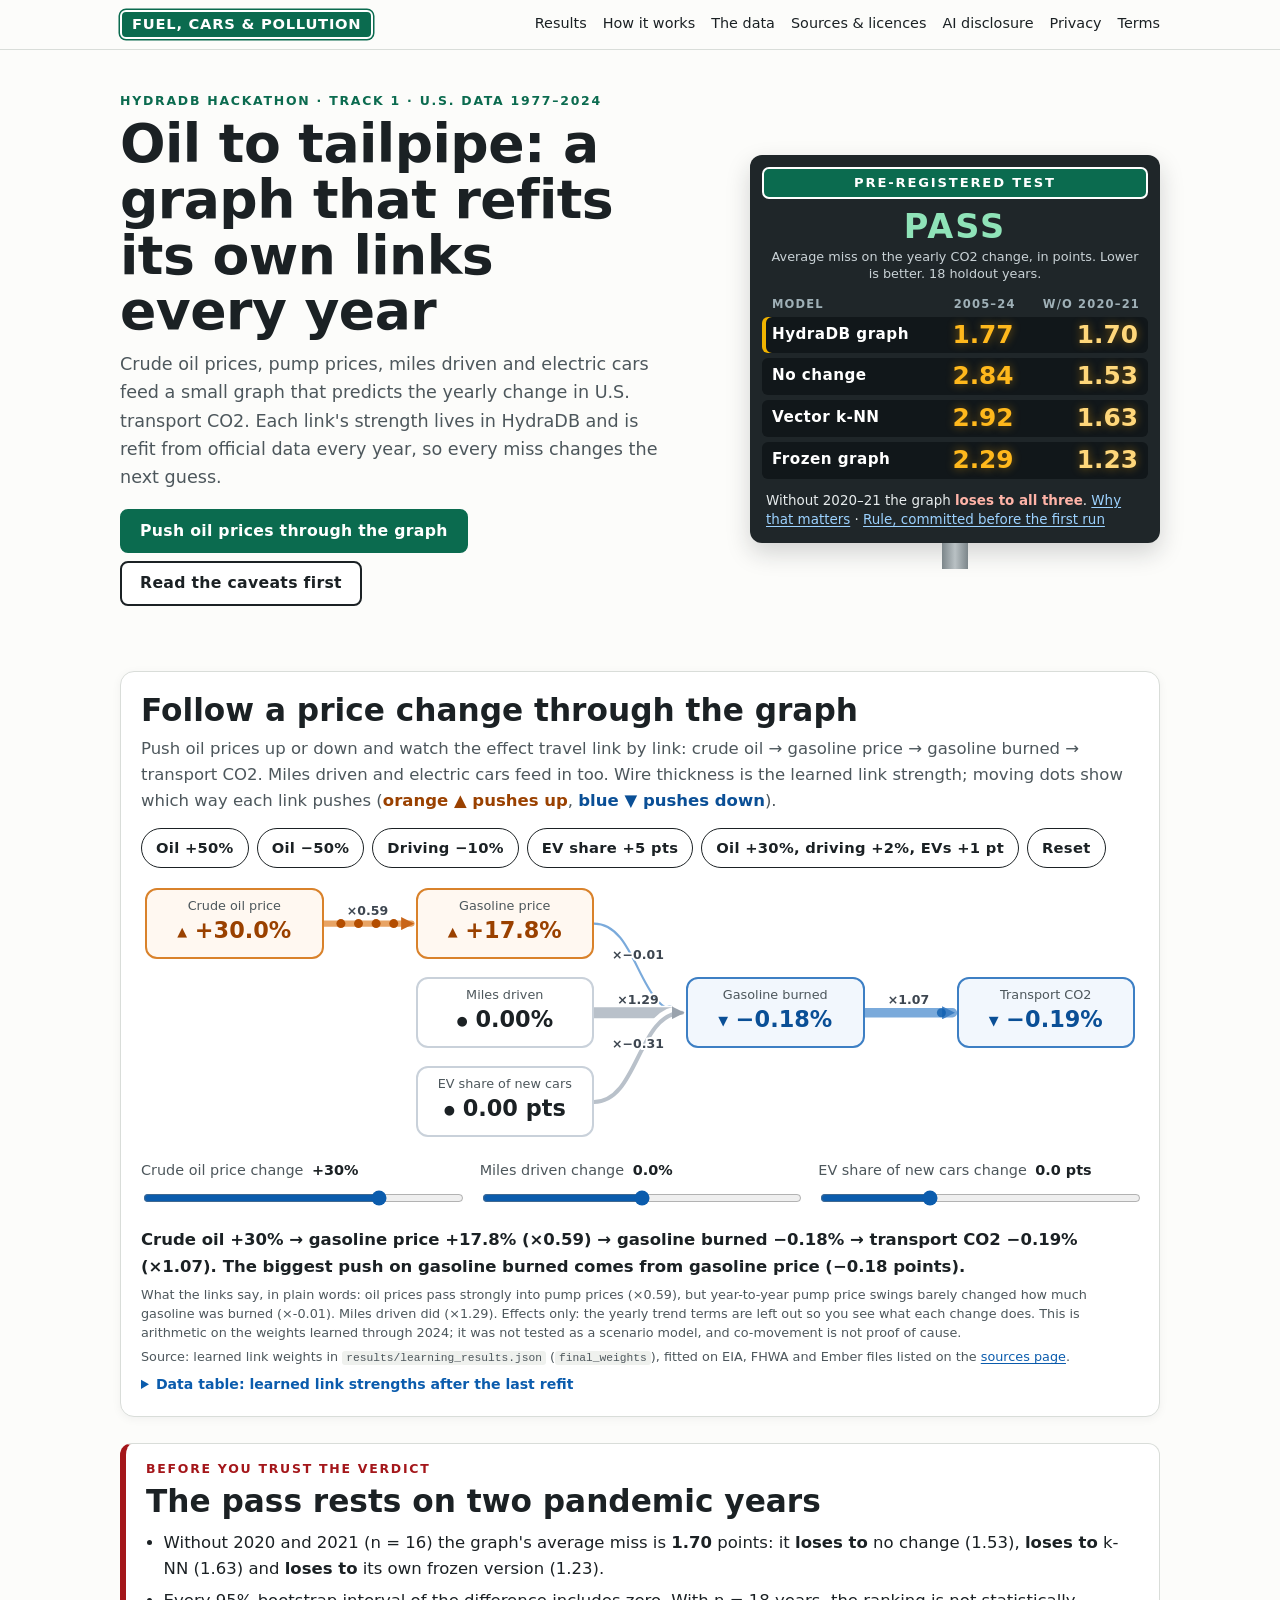
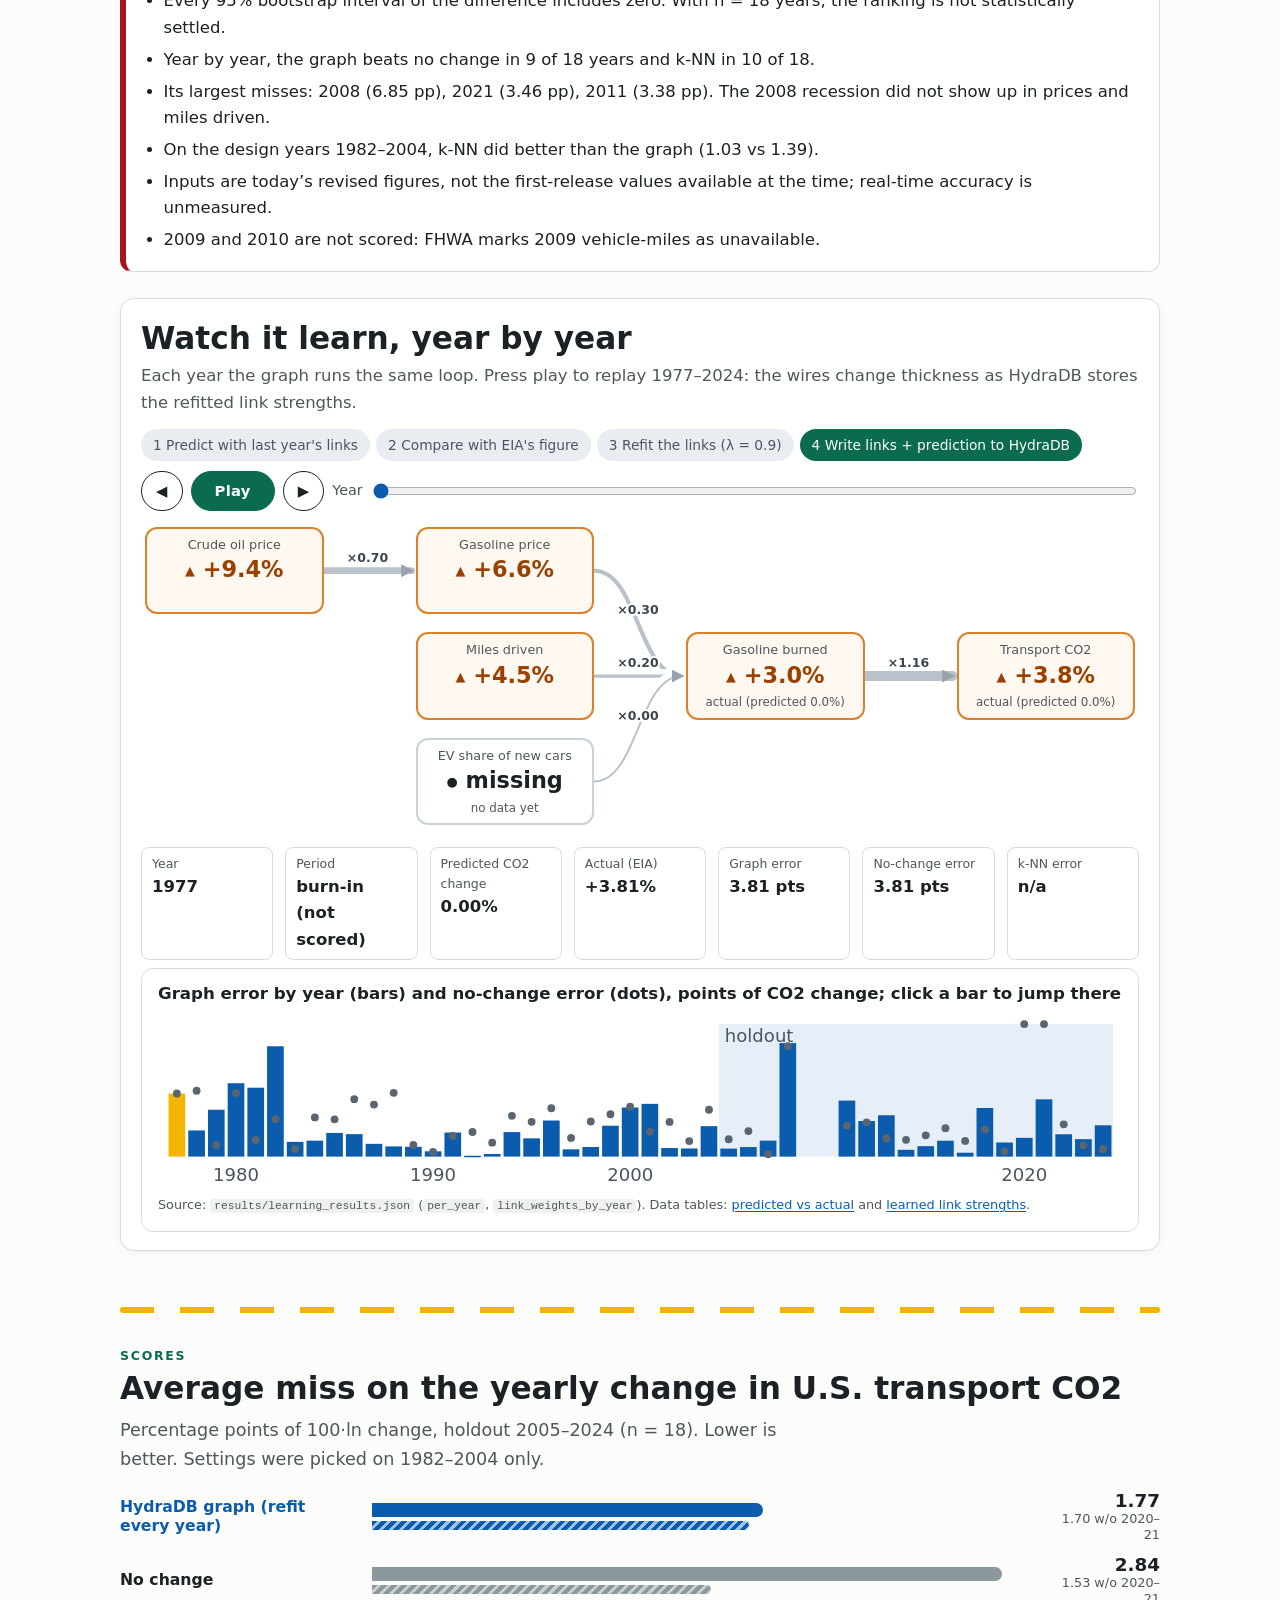
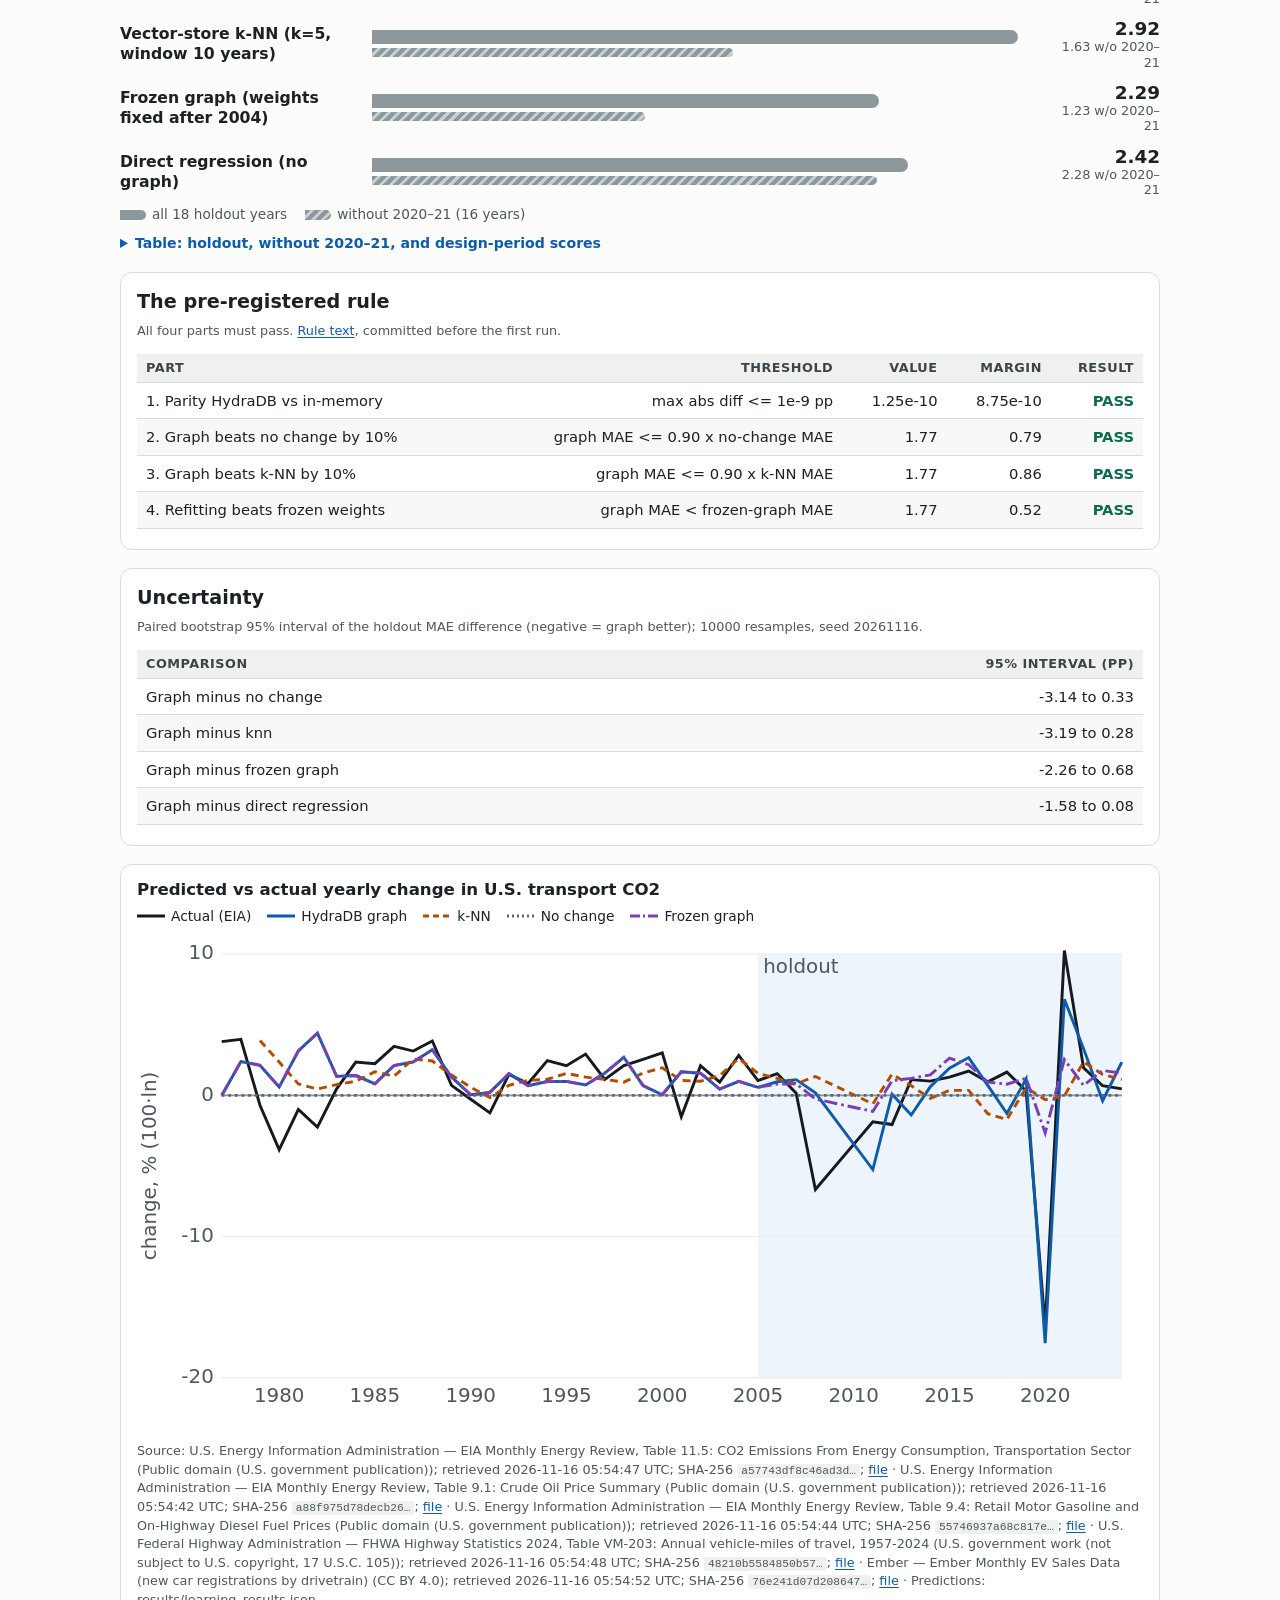
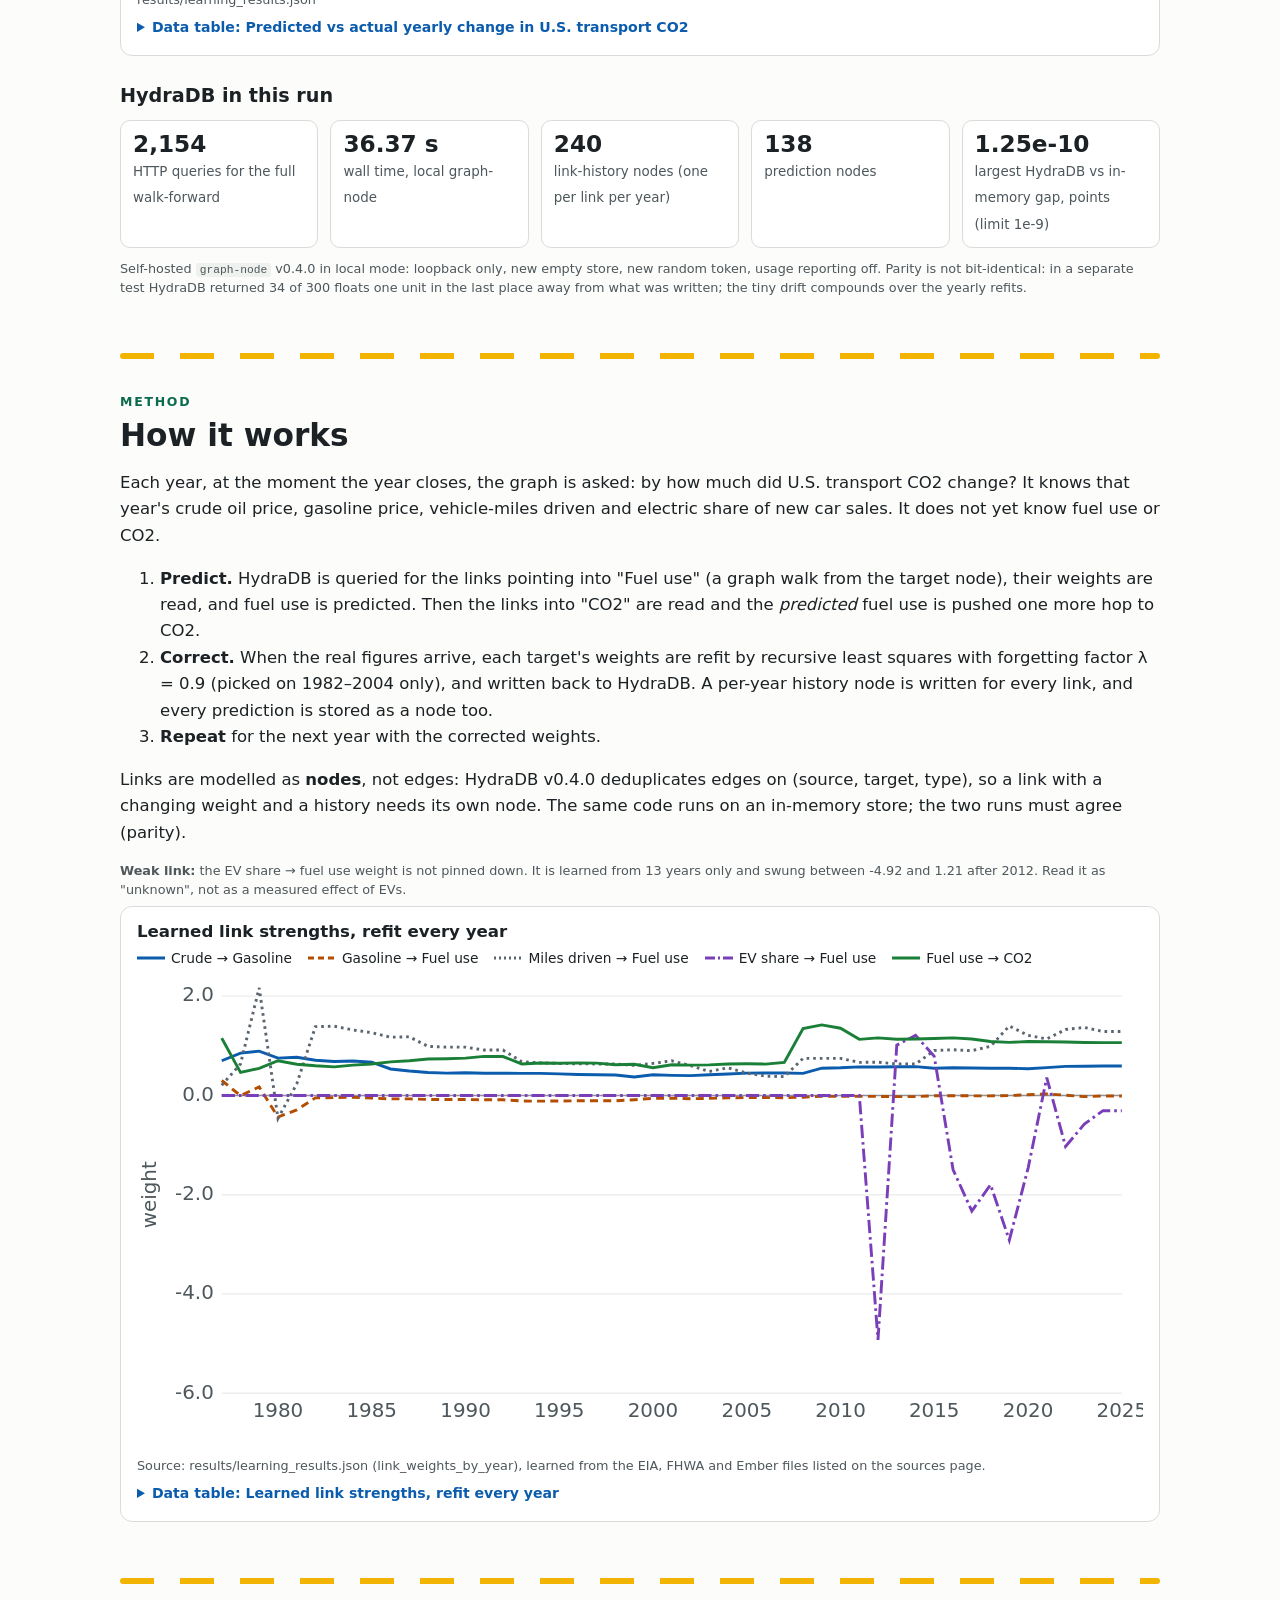
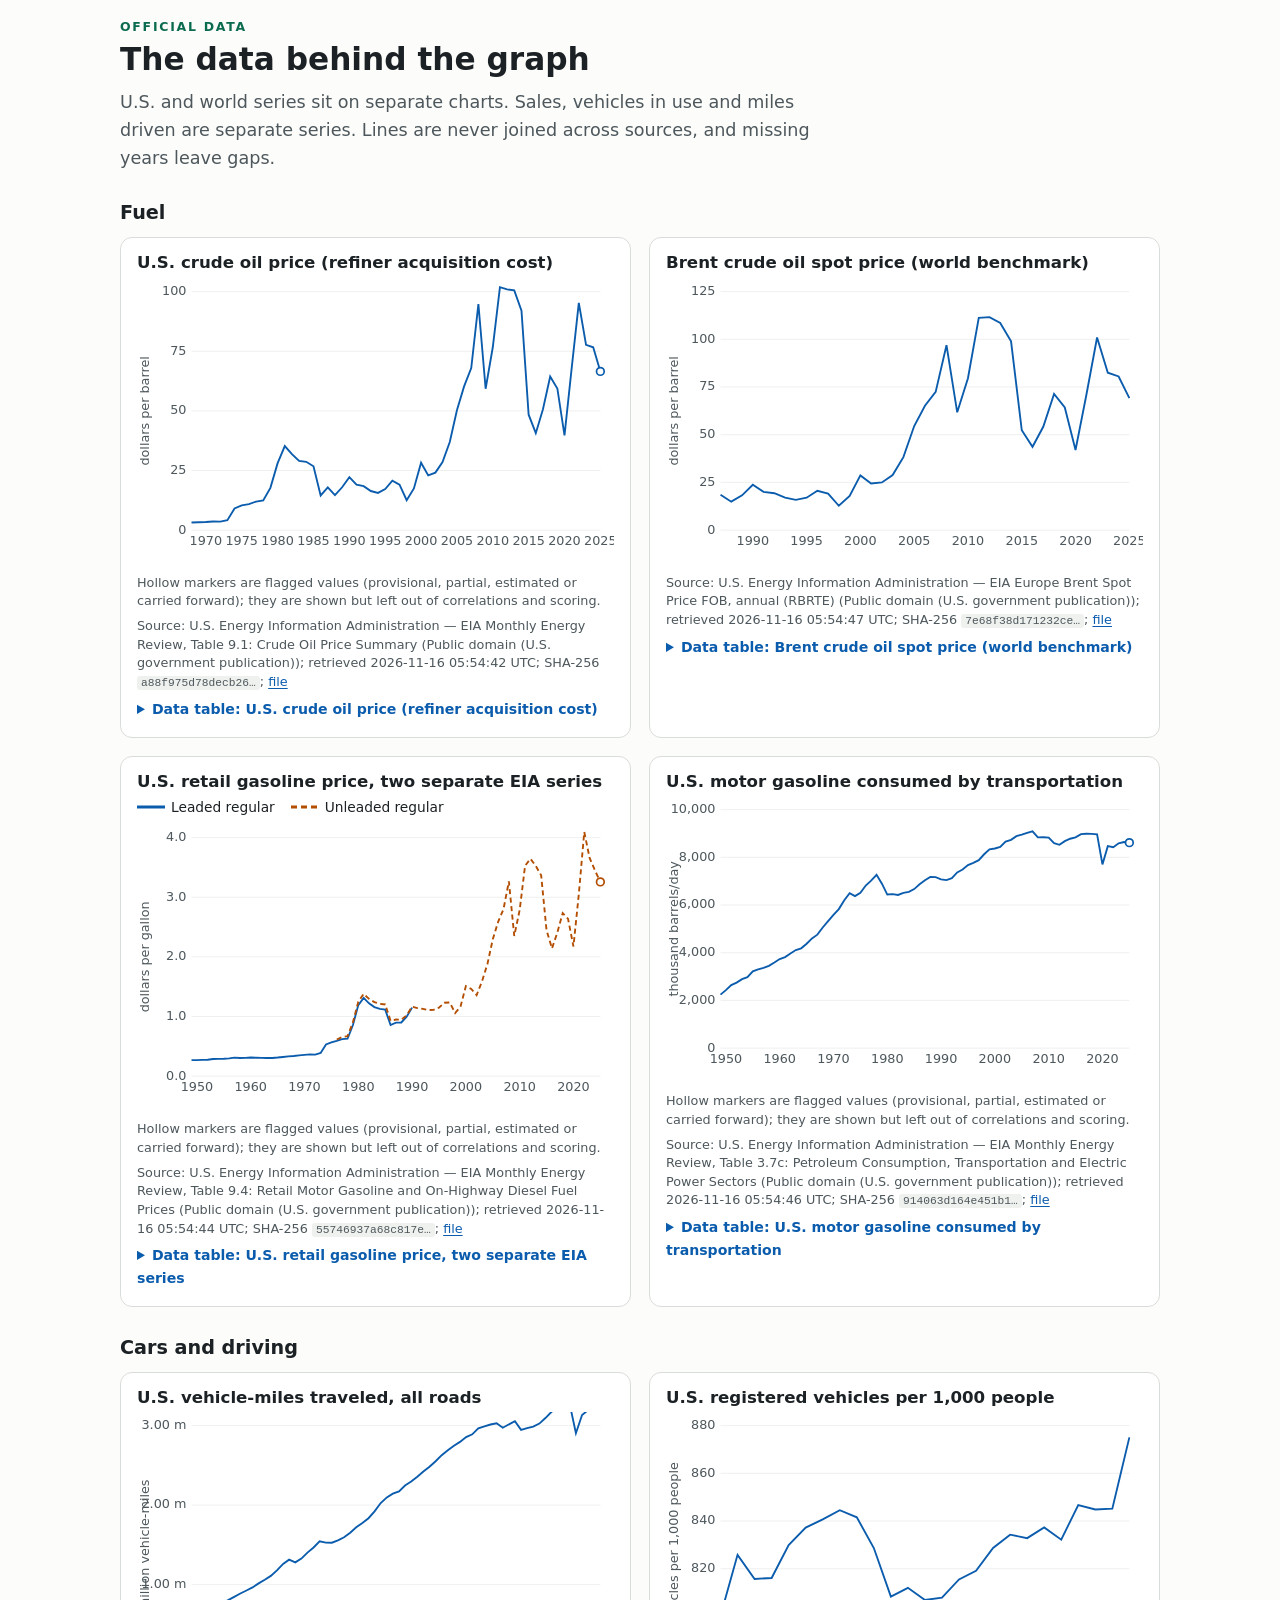
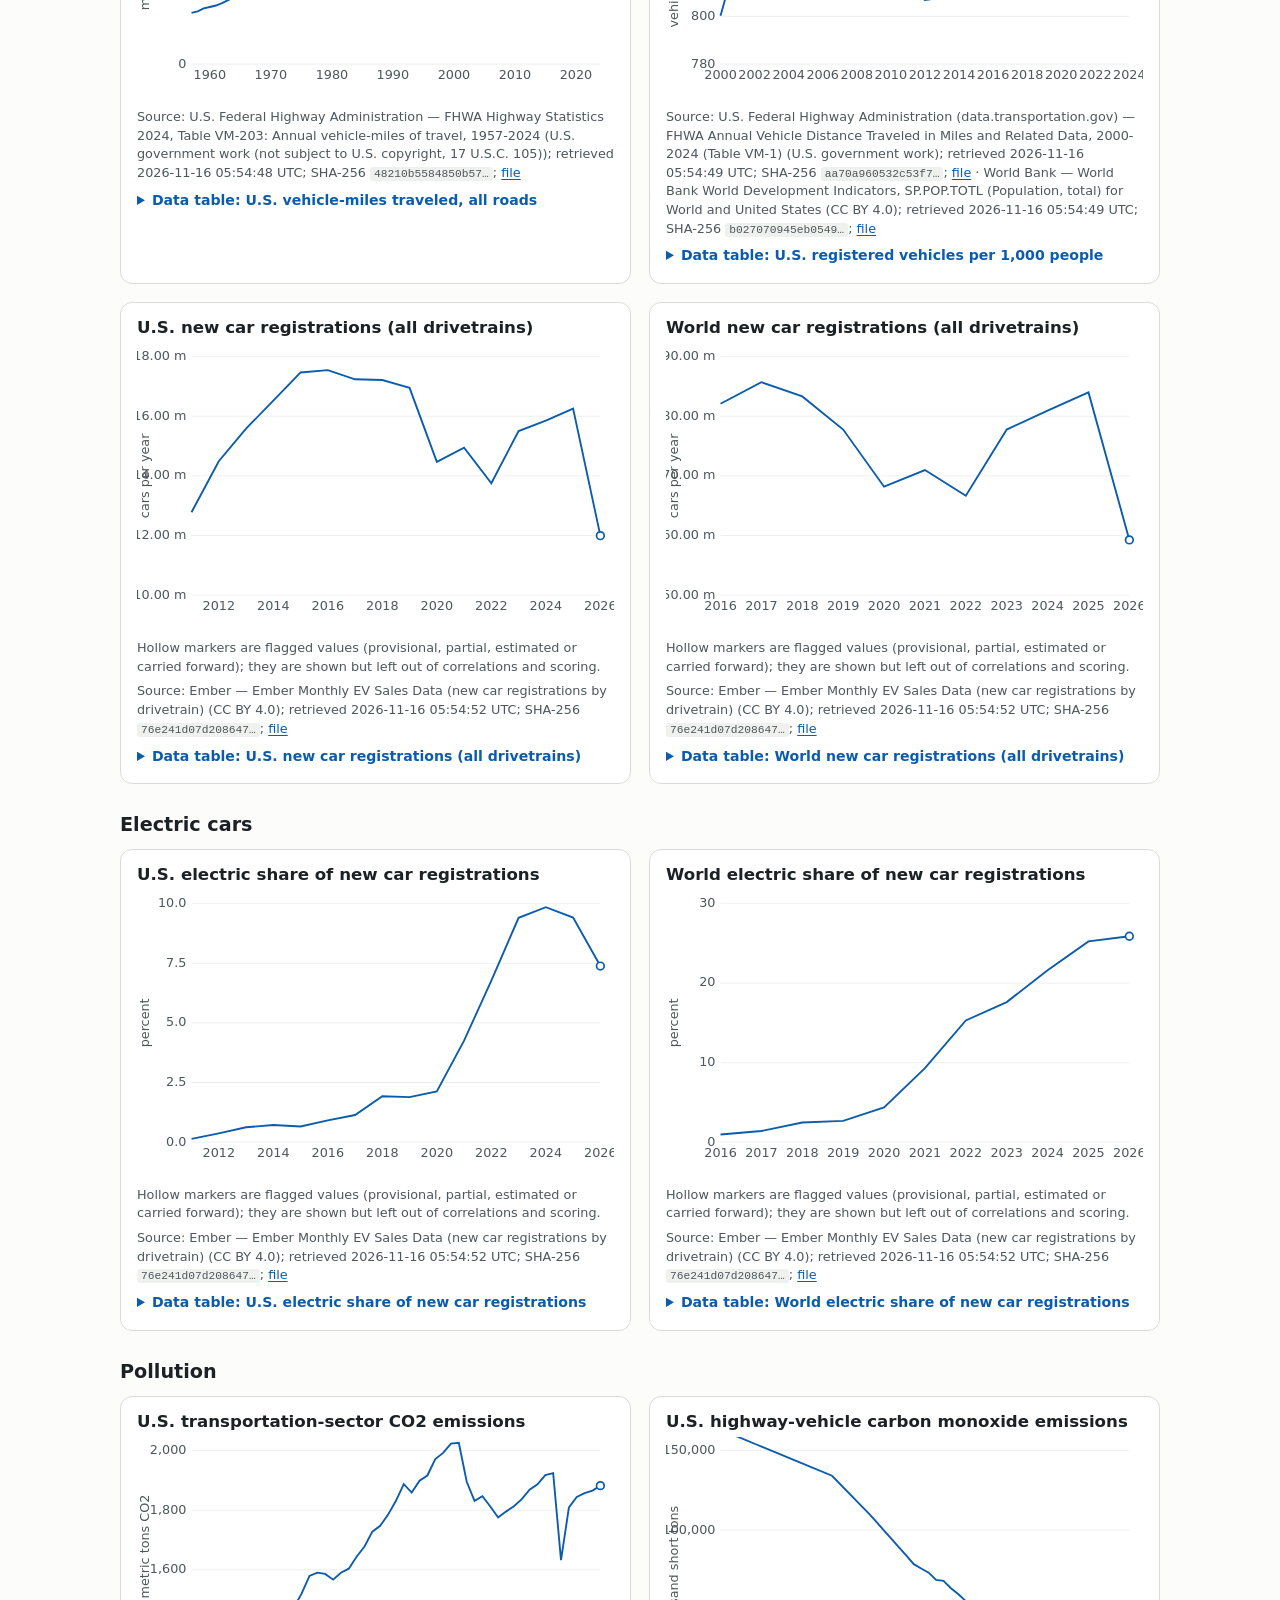
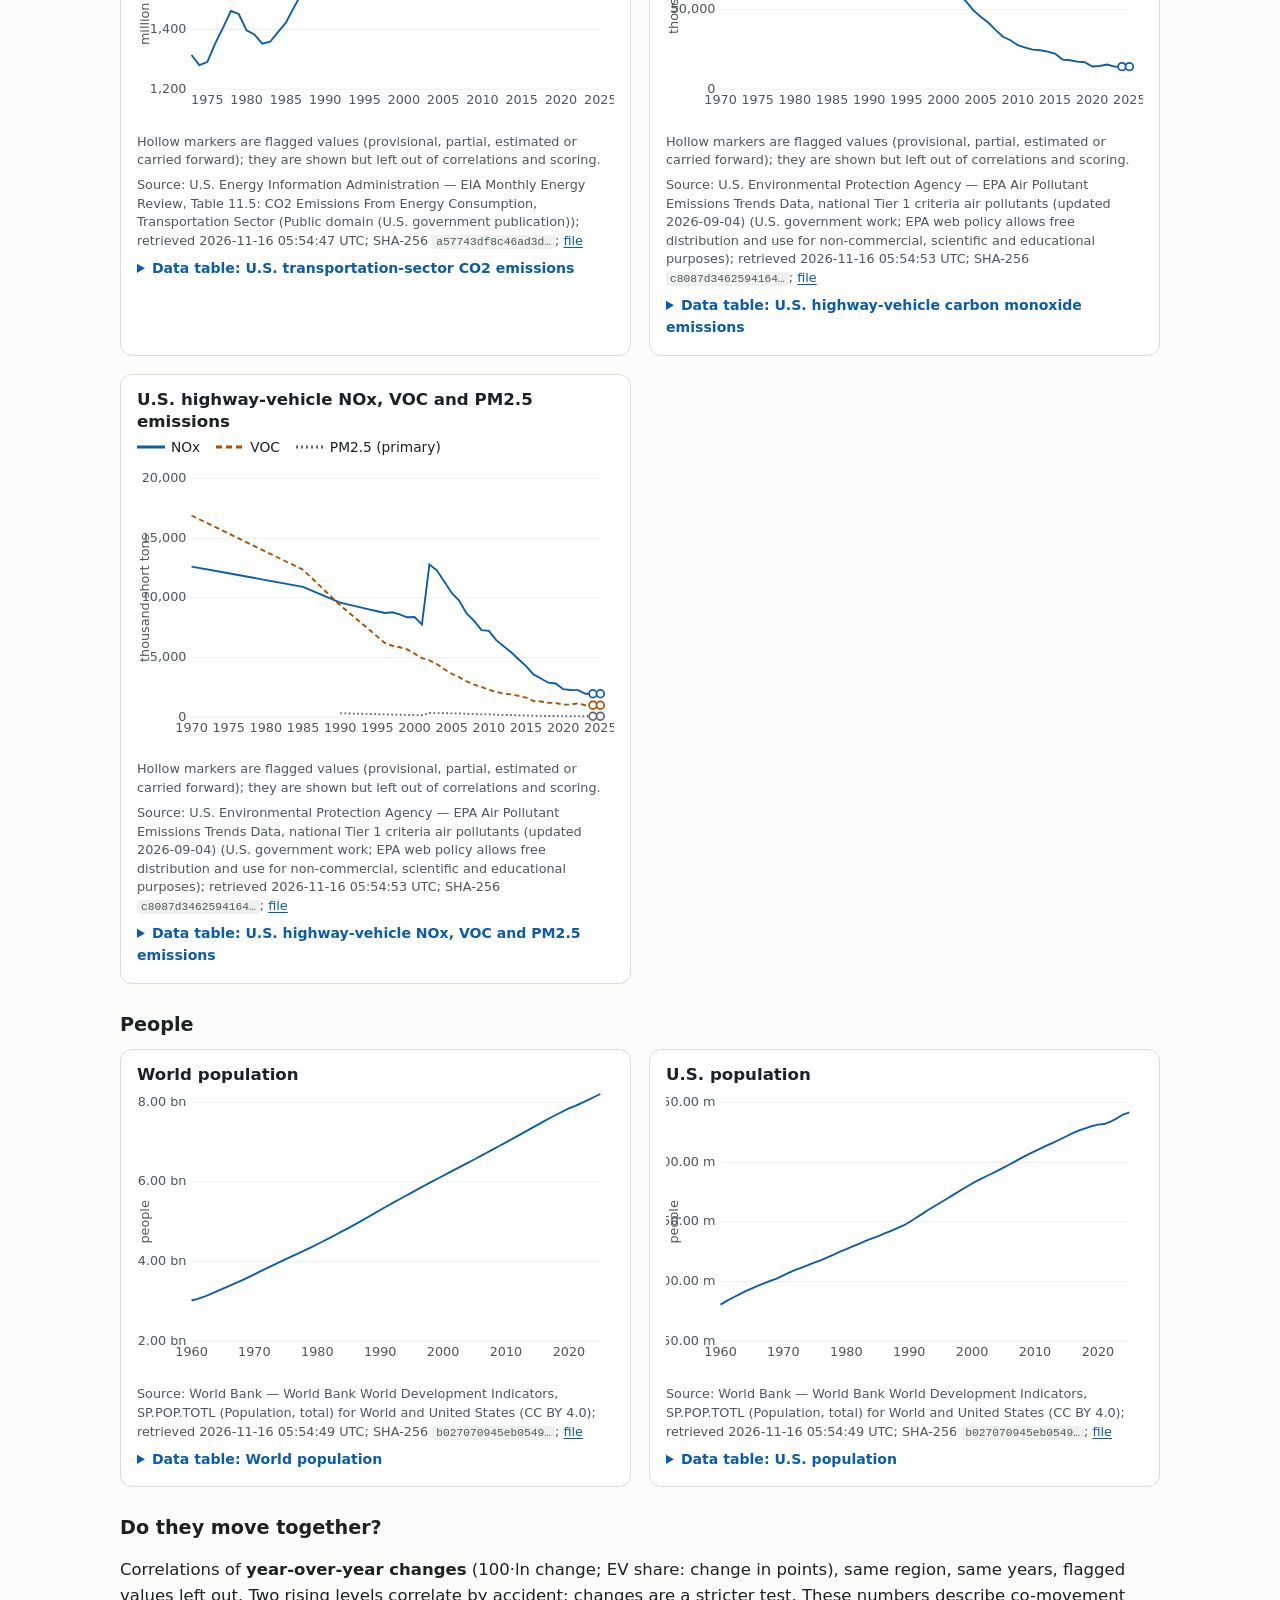
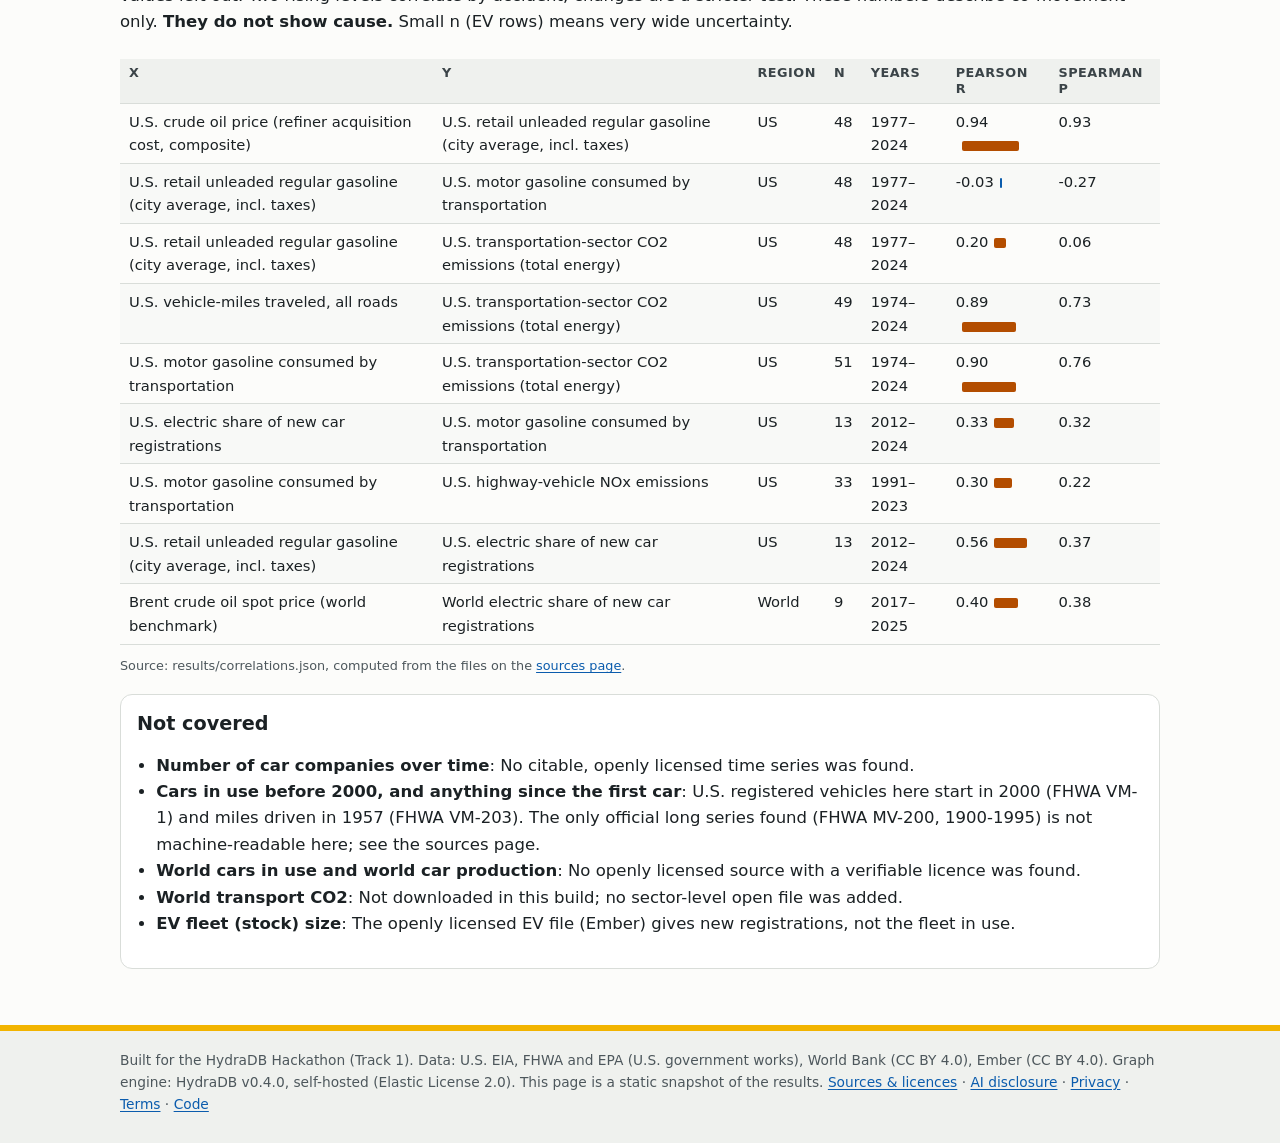
==== site/index.html @ b89da1d9 "Polish: road-sign type and palette, gas-price-sign verdict hero, caveats card, score bars, chart car" ====
<!doctype html><html lang="en"><head><meta charset="utf-8"><meta name="viewport" content="width=device-width,initial-scale=1"><title>Fuel, Cars &amp; Pollution — a self-refitting HydraDB graph</title><meta name="description" content="A HydraDB graph links crude oil, gasoline, miles driven, EVs, fuel use and transport CO2, and refits its links every year. Pre-registered walk-forward test."><link rel="icon" href="favicon.svg" type="image/svg+xml"><meta property="og:type" content="website"><meta property="og:title" content="Fuel, Cars &amp; Pollution — a self-refitting HydraDB graph"><meta property="og:description" content="A HydraDB graph links crude oil, gasoline, miles driven, EVs, fuel use and transport CO2, and refits its links every year. Pre-registered walk-forward test."><meta property="og:image" content="https://fuel-cars-pollution.netlify.app/og.png"><meta property="og:url" content="https://fuel-cars-pollution.netlify.app/index.html"><meta name="twitter:card" content="summary_large_image"><link rel="stylesheet" href="style.css"></head><body><a href="#main" style="position:absolute;left:-999px" onfocus="this.style.left='8px'">Skip to content</a><header class="site"><div class="in"><a class="brand" href="index.html">Fuel, Cars &amp; Pollution</a><nav aria-label="Site"><a href="index.html">Results</a><a href="index.html#how">How it works</a><a href="index.html#data">The data</a><a href="sources.html">Sources &amp; licences</a><a href="ai.html">AI disclosure</a><a href="privacy.html">Privacy</a><a href="terms.html">Terms</a></nav></div></header><main id="main"><section class="hero" aria-labelledby="hero-h"><div><p class="eyebrow">HydraDB Hackathon · Track 1 · U.S. data 1977–2024</p><h1 id="hero-h">Oil to tailpipe: a graph that refits its own links every year</h1><p class="lede">Crude oil prices, pump prices, miles driven and electric cars feed a small graph that predicts the yearly change in U.S. transport CO2. Each link's strength lives in HydraDB and is refit from official data every year, so every miss changes the next guess.</p><p><a class="btn primary" href="#shock-flow">Push oil prices through the graph</a><a class="btn" href="#caveats">Read the caveats first</a></p></div><aside class="pylon" aria-label="Pre-registered test result"><div class="board"><div class="top">Pre-registered test</div><div class="verdict pass">PASS</div><p class="what">Average miss on the yearly CO2 change, in points. Lower is better. 18 holdout years.</p><table><thead><tr><th scope="col">Model</th><th scope="col">2005–24</th><th scope="col">w/o 2020–21</th></tr></thead><tbody><tr class="me"><th scope="row">HydraDB graph</th><td>1.77</td><td>1.70</td></tr><tr><th scope="row">No change</th><td>2.84</td><td>1.53</td></tr><tr><th scope="row">Vector k-NN</th><td>2.92</td><td>1.63</td></tr><tr><th scope="row">Frozen graph</th><td>2.29</td><td>1.23</td></tr></tbody></table><p class="foot">Without 2020–21 the graph <b>loses to all three</b>. <a href="#caveats">Why that matters</a> · <a href="https://github.com/Awes0mer/fuel-cars-pollution/blob/main/PREREGISTRATION.md">Rule, committed before the first run</a></p></div><div class="pole" aria-hidden="true"></div></aside></section><section class="flowcard" id="shock-flow" aria-labelledby="shock-h"><h2 id="shock-h" class="flow-h">Follow a price change through the graph</h2><p class="flow-lede">Push oil prices up or down and watch the effect travel link by link: crude oil → gasoline price → gasoline burned → transport CO2. Miles driven and electric cars feed in too. Wire thickness is the learned link strength; moving dots show which way each link pushes (<span class="k-up">orange ▲ pushes up</span>, <span class="k-down">blue ▼ pushes down</span>).</p><div class="presets" role="group" aria-label="Scenarios"><button type="button" data-preset="50,0,0">Oil +50%</button><button type="button" data-preset="-50,0,0">Oil −50%</button><button type="button" data-preset="0,-10,0">Driving −10%</button><button type="button" data-preset="0,0,5">EV share +5 pts</button><button type="button" data-preset="30,2,1">Oil +30%, driving +2%, EVs +1 pt</button><button type="button" data-preset="0,0,0">Reset</button></div><div class="flow-stage" role="group" aria-label="Price-change flowchart: crude oil, gasoline price, miles driven and EV share feed gasoline burned, which feeds transport CO2"><svg class="flow-wires" aria-hidden="true"></svg><div class="fnode flat" data-node="Crude"><div class="nm">Crude oil price</div><div class="valrow"><span class="arr" aria-hidden="true">●</span> <span class="val">—</span></div></div><div class="fnode flat" data-node="Gasoline"><div class="nm">Gasoline price</div><div class="valrow"><span class="arr" aria-hidden="true">●</span> <span class="val">—</span></div></div><div class="fnode flat" data-node="VMT"><div class="nm">Miles driven</div><div class="valrow"><span class="arr" aria-hidden="true">●</span> <span class="val">—</span></div></div><div class="fnode flat" data-node="EVShare"><div class="nm">EV share of new cars</div><div class="valrow"><span class="arr" aria-hidden="true">●</span> <span class="val">—</span></div></div><div class="fnode flat" data-node="FuelUse"><div class="nm">Gasoline burned</div><div class="valrow"><span class="arr" aria-hidden="true">●</span> <span class="val">—</span></div></div><div class="fnode flat" data-node="CO2"><div class="nm">Transport CO2</div><div class="valrow"><span class="arr" aria-hidden="true">●</span> <span class="val">—</span></div></div></div><div class="flow-controls"><label>Crude oil price change <output id="fx-crude-v"></output><input id="fx-crude" type="range" min="-60" max="60" step="1" value="30"></label><label>Miles driven change <output id="fx-vmt-v"></output><input id="fx-vmt" type="range" min="-15" max="15" step="0.5" value="0"></label><label>EV share of new cars change <output id="fx-ev-v"></output><input id="fx-ev" type="range" min="-5" max="10" step="0.5" value="0"></label></div><p class="flow-summary" aria-live="polite"></p><p class="note">What the links say, in plain words: oil prices pass strongly into pump prices (×0.59), but year-to-year pump price swings barely changed how much gasoline was burned (×-0.01). Miles driven did (×1.29). Effects only: the yearly trend terms are left out so you see what each change does. This is arithmetic on the weights learned through 2024; it was not tested as a scenario model, and co-movement is not proof of cause.</p><noscript><p class="note">The animation needs JavaScript. The learned weights are in the table below.</p></noscript><p class="source">Source: learned link weights in <code>results/learning_results.json</code> (<code>final_weights</code>), fitted on EIA, FHWA and Ember files listed on the <a href="sources.html">sources page</a>.</p><details><summary>Data table: learned link strengths after the last refit</summary><div class="tablewrap"><table><caption>Final weights and intercepts per target node</caption><thead><tr><th scope="col">Target</th><th scope="col">Term</th><th scope="col">Value</th></tr></thead><tbody><tr><th scope="row">Gasoline</th><td>bias</td><td>1.0414</td></tr><tr><th scope="row">Gasoline</th><td>Crude → Gasoline</td><td>0.5933</td></tr><tr><th scope="row">FuelUse</th><td>bias</td><td>-0.3906</td></tr><tr><th scope="row">FuelUse</th><td>Gasoline → FuelUse</td><td>-0.0102</td></tr><tr><th scope="row">FuelUse</th><td>VMT → FuelUse</td><td>1.2877</td></tr><tr><th scope="row">FuelUse</th><td>EVShare → FuelUse</td><td>-0.3064</td></tr><tr><th scope="row">CO2</th><td>bias</td><td>0.0909</td></tr><tr><th scope="row">CO2</th><td>FuelUse → CO2</td><td>1.0651</td></tr></tbody></table></div></details></section><section class="caveats" id="caveats" aria-labelledby="cav-h"><p class="eyebrow">Before you trust the verdict</p><h2 id="cav-h">The pass rests on two pandemic years</h2><ul><li>Without 2020 and 2021 (n = 16) the graph's average miss is <b>1.70</b> points: it <b>loses to</b> no change (1.53), <b>loses to</b> k-NN (1.63) and <b>loses to</b> its own frozen version (1.23).</li><li>Every 95% bootstrap interval of the difference includes zero. With n = 18 years, the ranking is not statistically settled.</li><li>Year by year, the graph beats no change in 9 of 18 years and k-NN in 10 of 18.</li><li>Its largest misses: 2008 (6.85 pp), 2021 (3.46 pp), 2011 (3.38 pp). The 2008 recession did not show up in prices and miles driven.</li><li>On the design years 1982–2004, k-NN did better than the graph (1.03 vs 1.39).</li><li>Inputs are today&rsquo;s revised figures, not the first-release values available at the time; real-time accuracy is unmeasured.</li><li>2009 and 2010 are not scored: FHWA marks 2009 vehicle-miles as unavailable.</li></ul></section><section class="flowcard" id="learn-flow" aria-labelledby="learn-h"><h2 id="learn-h" class="flow-h">Watch it learn, year by year</h2><p class="flow-lede">Each year the graph runs the same loop. Press play to replay 1977–2024: the wires change thickness as HydraDB stores the refitted link strengths.</p><ol class="steps" aria-label="The yearly loop"><li class="step">1 Predict with last year's links</li><li class="step">2 Compare with EIA's figure</li><li class="step">3 Refit the links (λ = 0.9)</li><li class="step">4 Write links + prediction to HydraDB</li></ol><div class="replay-controls"><button type="button" id="lr-prev" aria-label="Previous year">◀</button><button type="button" id="lr-play" aria-pressed="false">Play</button><button type="button" id="lr-next" aria-label="Next year">▶</button><label class="yr-slider">Year <input id="lr-year" type="range" min="0" max="0" step="1" value="0"></label></div><div class="flow-stage" role="group" aria-label="Learning-replay flowchart showing one year&#x27;s inputs, predictions and link strengths"><svg class="flow-wires" aria-hidden="true"></svg><div class="fnode flat" data-node="Crude"><div class="nm">Crude oil price</div><div class="valrow"><span class="arr" aria-hidden="true">●</span> <span class="val">—</span></div><div class="sub"></div></div><div class="fnode flat" data-node="Gasoline"><div class="nm">Gasoline price</div><div class="valrow"><span class="arr" aria-hidden="true">●</span> <span class="val">—</span></div><div class="sub"></div></div><div class="fnode flat" data-node="VMT"><div class="nm">Miles driven</div><div class="valrow"><span class="arr" aria-hidden="true">●</span> <span class="val">—</span></div><div class="sub"></div></div><div class="fnode flat" data-node="EVShare"><div class="nm">EV share of new cars</div><div class="valrow"><span class="arr" aria-hidden="true">●</span> <span class="val">—</span></div><div class="sub"></div></div><div class="fnode flat" data-node="FuelUse"><div class="nm">Gasoline burned</div><div class="valrow"><span class="arr" aria-hidden="true">●</span> <span class="val">—</span></div><div class="sub"></div></div><div class="fnode flat" data-node="CO2"><div class="nm">Transport CO2</div><div class="valrow"><span class="arr" aria-hidden="true">●</span> <span class="val">—</span></div><div class="sub"></div></div></div><dl class="lr-panel"><div><dt>Year</dt><dd data-f="year"></dd></div><div><dt>Period</dt><dd data-f="period"></dd></div><div><dt>Predicted CO2 change</dt><dd data-f="pred"></dd></div><div><dt>Actual (EIA)</dt><dd data-f="actual"></dd></div><div><dt>Graph error</dt><dd data-f="err"></dd></div><div><dt>No-change error</dt><dd data-f="nc"></dd></div><div><dt>k-NN error</dt><dd data-f="knn"></dd></div></dl><p class="note" data-f="note" aria-live="polite"></p><figure class="strip"><figcaption class="ctitle">Graph error by year (bars) and no-change error (dots), points of CO2 change; click a bar to jump there</figcaption><svg class="err-strip chart" role="img" aria-label="Absolute error of the graph per year, with the no-change error as dots; the data table is under the Predicted vs actual chart."></svg><p class="source">Source: <code>results/learning_results.json</code> (<code>per_year</code>, <code>link_weights_by_year</code>). Data tables: <a href="#pred">predicted vs actual</a> and <a href="#weights">learned link strengths</a>.</p></figure></section><section id="scores" aria-labelledby="scores-h"><div class="lane" aria-hidden="true"></div><p class="eyebrow">Scores</p><h2 id="scores-h">Average miss on the yearly change in U.S. transport CO2</h2><p class="lede">Percentage points of 100·ln change, holdout 2005–2024 (n = 18). Lower is better. Settings were picked on 1982–2004 only.</p><div class="bars"><div class="bar-row me"><div class="bar-name">HydraDB graph (refit every year)</div><div class="bar-track" aria-hidden="true"><span style="width:58.2%"></span><span class="ex" style="width:56.1%"></span></div><div class="bar-val">1.77<small>1.70 w/o 2020–21</small></div></div><div class="bar-row"><div class="bar-name">No change</div><div class="bar-track" aria-hidden="true"><span style="width:93.7%"></span><span class="ex" style="width:50.4%"></span></div><div class="bar-val">2.84<small>1.53 w/o 2020–21</small></div></div><div class="bar-row"><div class="bar-name">Vector-store k-NN (k=5, window 10 years)</div><div class="bar-track" aria-hidden="true"><span style="width:96.2%"></span><span class="ex" style="width:53.7%"></span></div><div class="bar-val">2.92<small>1.63 w/o 2020–21</small></div></div><div class="bar-row"><div class="bar-name">Frozen graph (weights fixed after 2004)</div><div class="bar-track" aria-hidden="true"><span style="width:75.4%"></span><span class="ex" style="width:40.6%"></span></div><div class="bar-val">2.29<small>1.23 w/o 2020–21</small></div></div><div class="bar-row"><div class="bar-name">Direct regression (no graph)</div><div class="bar-track" aria-hidden="true"><span style="width:79.7%"></span><span class="ex" style="width:75.2%"></span></div><div class="bar-val">2.42<small>2.28 w/o 2020–21</small></div></div></div><p class="bar-key"><span><i></i>all 18 holdout years</span><span><i class="ex"></i>without 2020–21 (16 years)</span></p><details><summary>Table: holdout, without 2020–21, and design-period scores</summary><div class="tablewrap"><table><caption>MAE of the predicted yearly change in U.S. transport CO2</caption><thead><tr><th scope="col">Model</th><th scope="col">Holdout MAE</th><th scope="col">n</th><th scope="col">Without 2020–21 (n=16)</th><th scope="col">Design MAE (n=23)</th></tr></thead><tbody><tr><td>HydraDB graph (refit every year)</td><td>1.77</td><td>18</td><td>1.70</td><td>1.39</td></tr><tr><td>No change</td><td>2.84</td><td>18</td><td>1.53</td><td>2.00</td></tr><tr><td>Vector-store k-NN (k=5, window 10 years)</td><td>2.92</td><td>18</td><td>1.63</td><td>1.03</td></tr><tr><td>Frozen graph (weights fixed after 2004)</td><td>2.29</td><td>18</td><td>1.23</td><td>1.39</td></tr><tr><td>Direct regression (no graph)</td><td>2.42</td><td>18</td><td>2.28</td><td>1.62</td></tr></tbody></table></div></details><div class="card wide"><h3>The pre-registered rule</h3><p class="note">All four parts must pass. <a href="https://github.com/Awes0mer/fuel-cars-pollution/blob/main/PREREGISTRATION.md">Rule text</a>, committed before the first run.</p><div class="tablewrap"><table><thead><tr><th scope="col">Part</th><th scope="col">Threshold</th><th scope="col">Value</th><th scope="col">Margin</th><th scope="col">Result</th></tr></thead><tbody><tr><td>1. Parity HydraDB vs in-memory</td><td>max abs diff &lt;= 1e-9 pp</td><td>1.25e-10</td><td>8.75e-10</td><td class="pass">PASS</td></tr><tr><td>2. Graph beats no change by 10%</td><td>graph MAE &lt;= 0.90 x no-change MAE</td><td>1.77</td><td>0.79</td><td class="pass">PASS</td></tr><tr><td>3. Graph beats k-NN by 10%</td><td>graph MAE &lt;= 0.90 x k-NN MAE</td><td>1.77</td><td>0.86</td><td class="pass">PASS</td></tr><tr><td>4. Refitting beats frozen weights</td><td>graph MAE &lt; frozen-graph MAE</td><td>1.77</td><td>0.52</td><td class="pass">PASS</td></tr></tbody></table></div></div><div class="card wide"><h3>Uncertainty</h3><p class="note">Paired bootstrap 95% interval of the holdout MAE difference (negative = graph better); 10000 resamples, seed 20261116.</p><div class="tablewrap"><table><thead><tr><th scope="col">Comparison</th><th scope="col">95% interval (pp)</th></tr></thead><tbody><tr><td>Graph minus no change</td><td>-3.14 to 0.33</td></tr><tr><td>Graph minus knn</td><td>-3.19 to 0.28</td></tr><tr><td>Graph minus frozen graph</td><td>-2.26 to 0.68</td></tr><tr><td>Graph minus direct regression</td><td>-1.58 to 0.08</td></tr></tbody></table></div></div><figure id="pred"><figcaption class="ctitle">Predicted vs actual yearly change in U.S. transport CO2</figcaption><ul class="legend"><li><svg width="28" height="10" aria-hidden="true"><line x1="0" x2="28" y1="5" y2="5" stroke="#16191d" stroke-width="3"/></svg>Actual (EIA)</li><li><svg width="28" height="10" aria-hidden="true"><line x1="0" x2="28" y1="5" y2="5" stroke="#0b5cad" stroke-width="3"/></svg>HydraDB graph</li><li><svg width="28" height="10" aria-hidden="true"><line x1="0" x2="28" y1="5" y2="5" stroke="#b34d00" stroke-width="3" stroke-dasharray="6 4"/></svg>k-NN</li><li><svg width="28" height="10" aria-hidden="true"><line x1="0" x2="28" y1="5" y2="5" stroke="#5b6570" stroke-width="3" stroke-dasharray="2 3"/></svg>No change</li><li><svg width="28" height="10" aria-hidden="true"><line x1="0" x2="28" y1="5" y2="5" stroke="#7a3fb8" stroke-width="3" stroke-dasharray="10 3 2 3"/></svg>Frozen graph</li></ul><svg viewBox="0 0 760 380" role="img" aria-labelledby="pred-t pred-d" class="chart"><title id="pred-t">Predicted vs actual yearly change in U.S. transport CO2</title><desc id="pred-d">Walk-forward predictions 1977 to 2024. Design years 1982-2004, holdout 2005-2024; 2009 and 2010 missing because vehicle-miles for 2009 are unavailable.</desc><rect x="469.1" y="16" width="274.9" height="320" fill="#eef4fb"/><text x="473.1" y="30" class="tick" text-anchor="start">holdout</text><line x1="64" x2="744" y1="336.0" y2="336.0" class="grid"/><text x="58" y="340.0" class="tick" text-anchor="end">-20</text><line x1="64" x2="744" y1="229.3" y2="229.3" class="grid"/><text x="58" y="233.3" class="tick" text-anchor="end">-10</text><line x1="64" x2="744" y1="122.7" y2="122.7" class="grid"/><text x="58" y="126.7" class="tick" text-anchor="end">0</text><line x1="64" x2="744" y1="16.0" y2="16.0" class="grid"/><text x="58" y="20.0" class="tick" text-anchor="end">10</text><line x1="64" x2="744" y1="122.7" y2="122.7" class="zero"/><text x="107.4" y="354" class="tick" text-anchor="middle">1980</text><text x="179.7" y="354" class="tick" text-anchor="middle">1985</text><text x="252.1" y="354" class="tick" text-anchor="middle">1990</text><text x="324.4" y="354" class="tick" text-anchor="middle">1995</text><text x="396.8" y="354" class="tick" text-anchor="middle">2000</text><text x="469.1" y="354" class="tick" text-anchor="middle">2005</text><text x="541.4" y="354" class="tick" text-anchor="middle">2010</text><text x="613.8" y="354" class="tick" text-anchor="middle">2015</text><text x="686.1" y="354" class="tick" text-anchor="middle">2020</text><text x="14" y="176" class="axis" transform="rotate(-90 14 176)" text-anchor="middle">change, % (100·ln)</text><path d="M64.0,82.1 L78.5,80.3 L92.9,130.1 L107.4,163.7 L121.9,133.3 L136.3,146.7 L150.8,117.7 L165.3,97.5 L179.7,98.7 L194.2,85.7 L208.7,89.2 L223.1,81.6 L237.6,115.1 L252.1,125.6 L266.6,135.9 L281.0,106.8 L295.5,113.7 L310.0,96.4 L324.4,100.3 L338.9,91.5 L353.4,110.6 L367.8,100.1 L382.3,95.4 L396.8,90.6 L411.2,138.8 L425.7,100.3 L440.2,112.7 L454.6,92.5 L469.1,111.5 L483.6,106.2 L498.0,121.1 L512.5,193.8 L555.9,142.6 L570.4,144.7 L584.9,110.8 L599.3,111.9 L613.8,108.9 L628.3,104.3 L642.7,112.5 L657.2,105.1 L671.7,119.3 L686.1,297.8 L700.6,13.2 L715.1,101.9 L729.5,115.4 L744.0,117.8" fill="none" stroke="#16191d" stroke-width="2.2"/><path d="M64.0,122.7 L78.5,97.1 L92.9,99.9 L107.4,116.4 L121.9,89.0 L136.3,75.7 L150.8,108.3 L165.3,107.7 L179.7,113.9 L194.2,100.1 L208.7,97.4 L223.1,88.2 L237.6,108.8 L252.1,122.2 L266.6,120.4 L281.0,106.3 L295.5,115.4 L310.0,112.2 L324.4,112.1 L338.9,114.8 L353.4,105.9 L367.8,93.9 L382.3,115.3 L396.8,122.2 L411.2,104.8 L425.7,105.9 L440.2,117.9 L454.6,112.1 L469.1,116.6 L483.6,112.4 L498.0,110.8 L512.5,120.8 L555.9,178.7 L570.4,121.8 L584.9,137.5 L599.3,116.2 L613.8,102.2 L628.3,94.1 L642.7,115.1 L657.2,136.4 L671.7,110.2 L686.1,309.9 L700.6,50.1 L715.1,87.5 L729.5,126.7 L744.0,97.6" fill="none" stroke="#0b5cad" stroke-width="2.2"/><path d="M92.9,81.2 L107.4,97.5 L121.9,114.0 L136.3,117.9 L150.8,114.5 L165.3,112.0 L179.7,104.8 L194.2,108.2 L208.7,95.2 L223.1,96.7 L237.6,107.3 L252.1,116.6 L266.6,124.4 L281.0,115.1 L295.5,111.3 L310.0,110.5 L324.4,106.1 L338.9,108.9 L353.4,110.6 L367.8,112.7 L382.3,105.8 L396.8,101.8 L411.2,111.4 L425.7,112.0 L440.2,107.8 L454.6,94.8 L469.1,106.0 L483.6,109.8 L498.0,113.9 L512.5,108.4 L555.9,129.1 L570.4,106.6 L584.9,115.4 L599.3,125.0 L613.8,118.9 L628.3,118.9 L642.7,136.5 L657.2,140.9 L671.7,116.9 L686.1,125.9 L700.6,123.2 L715.1,97.3 L729.5,106.8 L744.0,110.6" fill="none" stroke="#b34d00" stroke-width="2.2" stroke-dasharray="6 4"/><path d="M64.0,122.7 L78.5,122.7 L92.9,122.7 L107.4,122.7 L121.9,122.7 L136.3,122.7 L150.8,122.7 L165.3,122.7 L179.7,122.7 L194.2,122.7 L208.7,122.7 L223.1,122.7 L237.6,122.7 L252.1,122.7 L266.6,122.7 L281.0,122.7 L295.5,122.7 L310.0,122.7 L324.4,122.7 L338.9,122.7 L353.4,122.7 L367.8,122.7 L382.3,122.7 L396.8,122.7 L411.2,122.7 L425.7,122.7 L440.2,122.7 L454.6,122.7 L469.1,122.7 L483.6,122.7 L498.0,122.7 L512.5,122.7 L555.9,122.7 L570.4,122.7 L584.9,122.7 L599.3,122.7 L613.8,122.7 L628.3,122.7 L642.7,122.7 L657.2,122.7 L671.7,122.7 L686.1,122.7 L700.6,122.7 L715.1,122.7 L729.5,122.7 L744.0,122.7" fill="none" stroke="#5b6570" stroke-width="2.2" stroke-dasharray="2 3"/><path d="M64.0,122.7 L78.5,97.1 L92.9,99.9 L107.4,116.4 L121.9,89.0 L136.3,75.7 L150.8,108.3 L165.3,107.7 L179.7,113.9 L194.2,100.1 L208.7,97.4 L223.1,88.2 L237.6,108.8 L252.1,122.2 L266.6,120.4 L281.0,106.3 L295.5,115.4 L310.0,112.2 L324.4,112.1 L338.9,114.8 L353.4,105.9 L367.8,93.9 L382.3,115.3 L396.8,122.2 L411.2,104.8 L425.7,105.9 L440.2,117.9 L454.6,112.1 L469.1,116.6 L483.6,114.1 L498.0,114.0 L512.5,125.4 L555.9,134.8 L570.4,111.6 L584.9,109.8 L599.3,107.2 L613.8,94.5 L628.3,99.5 L642.7,112.6 L657.2,114.2 L671.7,109.7 L686.1,151.1 L700.6,95.6 L715.1,115.2 L729.5,103.8 L744.0,106.0" fill="none" stroke="#7a3fb8" stroke-width="2.2" stroke-dasharray="10 3 2 3"/></svg><p class="source">Source: U.S. Energy Information Administration — EIA Monthly Energy Review, Table 11.5: CO2 Emissions From Energy Consumption, Transportation Sector (Public domain (U.S. government publication)); retrieved 2026-11-16 05:54:47 UTC; SHA-256 <code>a57743df8c46ad3d…</code>; <a href="https://www.eia.gov/totalenergy/data/browser/csv.php?tbl=T11.05">file</a> · U.S. Energy Information Administration — EIA Monthly Energy Review, Table 9.1: Crude Oil Price Summary (Public domain (U.S. government publication)); retrieved 2026-11-16 05:54:42 UTC; SHA-256 <code>a88f975d78decb26…</code>; <a href="https://www.eia.gov/totalenergy/data/browser/csv.php?tbl=T09.01">file</a> · U.S. Energy Information Administration — EIA Monthly Energy Review, Table 9.4: Retail Motor Gasoline and On-Highway Diesel Fuel Prices (Public domain (U.S. government publication)); retrieved 2026-11-16 05:54:44 UTC; SHA-256 <code>55746937a68c817e…</code>; <a href="https://www.eia.gov/totalenergy/data/browser/csv.php?tbl=T09.04">file</a> · U.S. Federal Highway Administration — FHWA Highway Statistics 2024, Table VM-203: Annual vehicle-miles of travel, 1957-2024 (U.S. government work (not subject to U.S. copyright, 17 U.S.C. 105)); retrieved 2026-11-16 05:54:48 UTC; SHA-256 <code>48210b5584850b57…</code>; <a href="https://www.fhwa.dot.gov/policyinformation/statistics/2024/xls/vm203.xlsx">file</a> · Ember — Ember Monthly EV Sales Data (new car registrations by drivetrain) (CC BY 4.0); retrieved 2026-11-16 05:54:52 UTC; SHA-256 <code>76e241d07d208647…</code>; <a href="https://files.ember-energy.org/public-downloads/transport/outputs/monthly_ev_sales.csv">file</a> · Predictions: results/learning_results.json</p><details><summary>Data table: Predicted vs actual yearly change in U.S. transport CO2</summary><div class="tablewrap"><table><caption>Predicted vs actual yearly change in U.S. transport CO2 — percentage points of 100·ln change; holdout starts 2005</caption><thead><tr><th scope="col">Year</th><th scope="col">Actual (EIA)</th><th scope="col">HydraDB graph</th><th scope="col">k-NN</th><th scope="col">No change</th><th scope="col">Frozen graph</th></tr></thead><tbody><tr><th scope="row">1977</th><td>3.81</td><td>0.00</td><td>missing</td><td>0.00</td><td>0.00</td></tr><tr><th scope="row">1978</th><td>3.98</td><td>2.40</td><td>missing</td><td>0.00</td><td>2.40</td></tr><tr><th scope="row">1979</th><td>-0.69</td><td>2.13</td><td>3.89</td><td>0.00</td><td>2.13</td></tr><tr><th scope="row">1980</th><td>-3.84</td><td>0.59</td><td>2.36</td><td>0.00</td><td>0.59</td></tr><tr><th scope="row">1981</th><td>-1.00</td><td>3.16</td><td>0.81</td><td>0.00</td><td>3.16</td></tr><tr><th scope="row">1982</th><td>-2.26</td><td>4.40</td><td>0.45</td><td>0.00</td><td>4.40</td></tr><tr><th scope="row">1983</th><td>0.46</td><td>1.35</td><td>0.77</td><td>0.00</td><td>1.35</td></tr><tr><th scope="row">1984</th><td>2.36</td><td>1.40</td><td>1.00</td><td>0.00</td><td>1.40</td></tr><tr><th scope="row">1985</th><td>2.25</td><td>0.82</td><td>1.67</td><td>0.00</td><td>0.82</td></tr><tr><th scope="row">1986</th><td>3.47</td><td>2.11</td><td>1.36</td><td>0.00</td><td>2.11</td></tr><tr><th scope="row">1987</th><td>3.14</td><td>2.37</td><td>2.57</td><td>0.00</td><td>2.37</td></tr><tr><th scope="row">1988</th><td>3.85</td><td>3.23</td><td>2.44</td><td>0.00</td><td>3.23</td></tr><tr><th scope="row">1989</th><td>0.71</td><td>1.30</td><td>1.44</td><td>0.00</td><td>1.30</td></tr><tr><th scope="row">1990</th><td>-0.28</td><td>0.04</td><td>0.57</td><td>0.00</td><td>0.04</td></tr><tr><th scope="row">1991</th><td>-1.24</td><td>0.21</td><td>-0.16</td><td>0.00</td><td>0.21</td></tr><tr><th scope="row">1992</th><td>1.49</td><td>1.54</td><td>0.71</td><td>0.00</td><td>1.54</td></tr><tr><th scope="row">1993</th><td>0.84</td><td>0.68</td><td>1.06</td><td>0.00</td><td>0.68</td></tr><tr><th scope="row">1994</th><td>2.46</td><td>0.98</td><td>1.14</td><td>0.00</td><td>0.98</td></tr><tr><th scope="row">1995</th><td>2.10</td><td>0.99</td><td>1.55</td><td>0.00</td><td>0.99</td></tr><tr><th scope="row">1996</th><td>2.92</td><td>0.74</td><td>1.29</td><td>0.00</td><td>0.74</td></tr><tr><th scope="row">1997</th><td>1.13</td><td>1.57</td><td>1.13</td><td>0.00</td><td>1.57</td></tr><tr><th scope="row">1998</th><td>2.12</td><td>2.70</td><td>0.93</td><td>0.00</td><td>2.70</td></tr><tr><th scope="row">1999</th><td>2.56</td><td>0.69</td><td>1.58</td><td>0.00</td><td>0.69</td></tr><tr><th scope="row">2000</th><td>3.01</td><td>0.05</td><td>1.95</td><td>0.00</td><td>0.05</td></tr><tr><th scope="row">2001</th><td>-1.51</td><td>1.68</td><td>1.06</td><td>0.00</td><td>1.68</td></tr><tr><th scope="row">2002</th><td>2.09</td><td>1.57</td><td>1.00</td><td>0.00</td><td>1.57</td></tr><tr><th scope="row">2003</th><td>0.94</td><td>0.44</td><td>1.40</td><td>0.00</td><td>0.44</td></tr><tr><th scope="row">2004</th><td>2.83</td><td>0.99</td><td>2.61</td><td>0.00</td><td>0.99</td></tr><tr><th scope="row">2005</th><td>1.05</td><td>0.56</td><td>1.57</td><td>0.00</td><td>0.56</td></tr><tr><th scope="row">2006</th><td>1.54</td><td>0.96</td><td>1.21</td><td>0.00</td><td>0.80</td></tr><tr><th scope="row">2007</th><td>0.15</td><td>1.11</td><td>0.82</td><td>0.00</td><td>0.82</td></tr><tr><th scope="row">2008</th><td>-6.67</td><td>0.18</td><td>1.34</td><td>0.00</td><td>-0.25</td></tr><tr><th scope="row">2011</th><td>-1.87</td><td>-5.25</td><td>-0.60</td><td>0.00</td><td>-1.13</td></tr><tr><th scope="row">2012</th><td>-2.07</td><td>0.08</td><td>1.51</td><td>0.00</td><td>1.04</td></tr><tr><th scope="row">2013</th><td>1.11</td><td>-1.39</td><td>0.68</td><td>0.00</td><td>1.20</td></tr><tr><th scope="row">2014</th><td>1.01</td><td>0.60</td><td>-0.22</td><td>0.00</td><td>1.45</td></tr><tr><th scope="row">2015</th><td>1.29</td><td>1.92</td><td>0.35</td><td>0.00</td><td>2.64</td></tr><tr><th scope="row">2016</th><td>1.72</td><td>2.68</td><td>0.35</td><td>0.00</td><td>2.17</td></tr><tr><th scope="row">2017</th><td>0.95</td><td>0.71</td><td>-1.29</td><td>0.00</td><td>0.94</td></tr><tr><th scope="row">2018</th><td>1.64</td><td>-1.29</td><td>-1.71</td><td>0.00</td><td>0.80</td></tr><tr><th scope="row">2019</th><td>0.32</td><td>1.17</td><td>0.54</td><td>0.00</td><td>1.22</td></tr><tr><th scope="row">2020</th><td>-16.42</td><td>-17.55</td><td>-0.30</td><td>0.00</td><td>-2.66</td></tr><tr><th scope="row">2021</th><td>10.26</td><td>6.80</td><td>-0.05</td><td>0.00</td><td>2.54</td></tr><tr><th scope="row">2022</th><td>1.95</td><td>3.30</td><td>2.38</td><td>0.00</td><td>0.70</td></tr><tr><th scope="row">2023</th><td>0.68</td><td>-0.37</td><td>1.49</td><td>0.00</td><td>1.77</td></tr><tr><th scope="row">2024</th><td>0.46</td><td>2.35</td><td>1.13</td><td>0.00</td><td>1.56</td></tr></tbody></table></div></details></figure><h3>HydraDB in this run</h3><div class="stats"><div class="stat"><b>2,154</b><span>HTTP queries for the full walk-forward</span></div><div class="stat"><b>36.37 s</b><span>wall time, local graph-node</span></div><div class="stat"><b>240</b><span>link-history nodes (one per link per year)</span></div><div class="stat"><b>138</b><span>prediction nodes</span></div><div class="stat"><b>1.25e-10</b><span>largest HydraDB vs in-memory gap, points (limit 1e-9)</span></div></div><p class="note">Self-hosted <code>graph-node</code> v0.4.0 in local mode: loopback only, new empty store, new random token, usage reporting off. Parity is not bit-identical: in a separate test HydraDB returned 34 of 300 floats one unit in the last place away from what was written; the tiny drift compounds over the yearly refits.</p><div class="lane" aria-hidden="true"></div><p class="eyebrow">Method</p><h2 id="how">How it works</h2><p>Each year, at the moment the year closes, the graph is asked: by how much did U.S. transport CO2 change? It knows that year's crude oil price, gasoline price, vehicle-miles driven and electric share of new car sales. It does not yet know fuel use or CO2.</p><ol><li><b>Predict.</b> HydraDB is queried for the links pointing into "Fuel use" (a graph walk from the target node), their weights are read, and fuel use is predicted. Then the links into "CO2" are read and the <i>predicted</i> fuel use is pushed one more hop to CO2.</li><li><b>Correct.</b> When the real figures arrive, each target's weights are refit by recursive least squares with forgetting factor λ = 0.9 (picked on 1982–2004 only), and written back to HydraDB. A per-year history node is written for every link, and every prediction is stored as a node too.</li><li><b>Repeat</b> for the next year with the corrected weights.</li></ol><p>Links are modelled as <b>nodes</b>, not edges: HydraDB v0.4.0 deduplicates edges on (source, target, type), so a link with a changing weight and a history needs its own node. The same code runs on an in-memory store; the two runs must agree (parity).</p><p class="note"><b>Weak link:</b> the EV share → fuel use weight is not pinned down. It is learned from 13 years only and swung between -4.92 and 1.21 after 2012. Read it as "unknown", not as a measured effect of EVs.</p><figure id="weights"><figcaption class="ctitle">Learned link strengths, refit every year</figcaption><ul class="legend"><li><svg width="28" height="10" aria-hidden="true"><line x1="0" x2="28" y1="5" y2="5" stroke="#0b5cad" stroke-width="3"/></svg>Crude → Gasoline</li><li><svg width="28" height="10" aria-hidden="true"><line x1="0" x2="28" y1="5" y2="5" stroke="#b34d00" stroke-width="3" stroke-dasharray="6 4"/></svg>Gasoline → Fuel use</li><li><svg width="28" height="10" aria-hidden="true"><line x1="0" x2="28" y1="5" y2="5" stroke="#5b6570" stroke-width="3" stroke-dasharray="2 3"/></svg>Miles driven → Fuel use</li><li><svg width="28" height="10" aria-hidden="true"><line x1="0" x2="28" y1="5" y2="5" stroke="#7a3fb8" stroke-width="3" stroke-dasharray="10 3 2 3"/></svg>EV share → Fuel use</li><li><svg width="28" height="10" aria-hidden="true"><line x1="0" x2="28" y1="5" y2="5" stroke="#1a7f37" stroke-width="3"/></svg>Fuel use → CO2</li></ul><svg viewBox="0 0 760 360" role="img" aria-labelledby="weights-t weights-d" class="chart"><title id="weights-t">Learned link strengths, refit every year</title><desc id="weights-d">Each line is one link weight in HydraDB after each yearly refit, 1977 to the last year with data.</desc><line x1="64" x2="744" y1="316.0" y2="316.0" class="grid"/><text x="58" y="320.0" class="tick" text-anchor="end">-6.0</text><line x1="64" x2="744" y1="241.0" y2="241.0" class="grid"/><text x="58" y="245.0" class="tick" text-anchor="end">-4.0</text><line x1="64" x2="744" y1="166.0" y2="166.0" class="grid"/><text x="58" y="170.0" class="tick" text-anchor="end">-2.0</text><line x1="64" x2="744" y1="91.0" y2="91.0" class="grid"/><text x="58" y="95.0" class="tick" text-anchor="end">0.0</text><line x1="64" x2="744" y1="16.0" y2="16.0" class="grid"/><text x="58" y="20.0" class="tick" text-anchor="end">2.0</text><line x1="64" x2="744" y1="91.0" y2="91.0" class="zero"/><text x="106.5" y="334" class="tick" text-anchor="middle">1980</text><text x="177.3" y="334" class="tick" text-anchor="middle">1985</text><text x="248.2" y="334" class="tick" text-anchor="middle">1990</text><text x="319.0" y="334" class="tick" text-anchor="middle">1995</text><text x="389.8" y="334" class="tick" text-anchor="middle">2000</text><text x="460.7" y="334" class="tick" text-anchor="middle">2005</text><text x="531.5" y="334" class="tick" text-anchor="middle">2010</text><text x="602.3" y="334" class="tick" text-anchor="middle">2015</text><text x="673.2" y="334" class="tick" text-anchor="middle">2020</text><text x="744.0" y="334" class="tick" text-anchor="middle">2025</text><text x="14" y="166" class="axis" transform="rotate(-90 14 166)" text-anchor="middle">weight</text><path d="M64.0,64.8 L78.2,59.0 L92.3,57.5 L106.5,62.8 L120.7,62.2 L134.8,64.4 L149.0,65.4 L163.2,65.0 L177.3,65.9 L191.5,71.0 L205.7,72.5 L219.8,73.6 L234.0,74.1 L248.2,73.8 L262.3,74.2 L276.5,74.2 L290.7,74.3 L304.8,74.3 L319.0,74.7 L333.2,75.2 L347.3,75.4 L361.5,75.5 L375.7,77.0 L389.8,75.4 L404.0,75.8 L418.2,76.0 L432.3,75.3 L446.5,74.8 L460.7,74.1 L474.8,74.0 L489.0,74.0 L503.2,74.3 L517.3,70.4 L531.5,70.1 L545.7,69.4 L559.8,69.5 L574.0,69.3 L588.2,69.2 L602.3,70.5 L616.5,70.1 L630.7,70.3 L644.8,70.4 L659.0,70.4 L673.2,70.8 L687.3,70.0 L701.5,69.0 L715.7,68.9 L729.8,68.8 L744.0,68.8" fill="none" stroke="#0b5cad" stroke-width="2.2"/><path d="M64.0,79.7 L78.2,91.1 L92.3,84.6 L106.5,107.3 L120.7,101.9 L134.8,92.8 L149.0,92.6 L163.2,92.4 L177.3,93.0 L191.5,93.6 L205.7,93.6 L219.8,94.0 L234.0,94.1 L248.2,94.1 L262.3,94.3 L276.5,94.3 L290.7,95.2 L304.8,95.3 L319.0,95.2 L333.2,95.0 L347.3,95.0 L361.5,95.0 L375.7,94.2 L389.8,93.2 L404.0,93.1 L418.2,93.5 L432.3,93.2 L446.5,92.8 L460.7,92.6 L474.8,92.6 L489.0,92.7 L503.2,92.3 L517.3,91.7 L531.5,91.7 L545.7,91.7 L559.8,91.7 L574.0,91.9 L588.2,91.9 L602.3,91.2 L616.5,91.2 L630.7,91.3 L644.8,91.3 L659.0,91.1 L673.2,90.5 L687.3,89.9 L701.5,90.8 L715.7,91.9 L729.8,91.4 L744.0,91.4" fill="none" stroke="#b34d00" stroke-width="2.2" stroke-dasharray="6 4"/><path d="M64.0,83.3 L78.2,67.2 L92.3,9.7 L106.5,108.4 L120.7,82.2 L134.8,39.0 L149.0,38.7 L163.2,41.5 L177.3,43.6 L191.5,47.0 L205.7,46.7 L219.8,53.9 L234.0,54.5 L248.2,54.5 L262.3,56.7 L276.5,56.7 L290.7,65.5 L304.8,66.4 L319.0,66.8 L333.2,67.1 L347.3,67.2 L361.5,67.2 L375.7,68.3 L389.8,66.8 L404.0,64.8 L418.2,68.5 L432.3,72.9 L446.5,70.1 L460.7,74.1 L474.8,76.4 L489.0,76.8 L503.2,63.0 L517.3,63.0 L531.5,63.0 L545.7,66.0 L559.8,65.9 L574.0,67.1 L588.2,67.3 L602.3,57.0 L616.5,56.5 L630.7,57.2 L644.8,53.9 L659.0,38.5 L673.2,45.6 L687.3,48.3 L701.5,41.2 L715.7,39.6 L729.8,42.7 L744.0,42.7" fill="none" stroke="#5b6570" stroke-width="2.2" stroke-dasharray="2 3"/><path d="M64.0,91.0 L78.2,91.0 L92.3,91.0 L106.5,91.0 L120.7,91.0 L134.8,91.0 L149.0,91.0 L163.2,91.0 L177.3,91.0 L191.5,91.0 L205.7,91.0 L219.8,91.0 L234.0,91.0 L248.2,91.0 L262.3,91.0 L276.5,91.0 L290.7,91.0 L304.8,91.0 L319.0,91.0 L333.2,91.0 L347.3,91.0 L361.5,91.0 L375.7,91.0 L389.8,91.0 L404.0,91.0 L418.2,91.0 L432.3,91.0 L446.5,91.0 L460.7,91.0 L474.8,91.0 L489.0,91.0 L503.2,91.0 L517.3,91.0 L531.5,91.0 L545.7,91.0 L559.8,275.6 L574.0,53.0 L588.2,45.6 L602.3,61.5 L616.5,147.0 L630.7,178.4 L644.8,158.4 L659.0,200.3 L673.2,145.9 L687.3,77.5 L701.5,129.6 L715.7,112.6 L729.8,102.5 L744.0,102.5" fill="none" stroke="#7a3fb8" stroke-width="2.2" stroke-dasharray="10 3 2 3"/><path d="M64.0,47.7 L78.2,73.6 L92.3,70.5 L106.5,64.8 L120.7,67.4 L134.8,68.6 L149.0,69.4 L163.2,68.1 L177.3,67.2 L191.5,65.6 L205.7,64.8 L219.8,63.5 L234.0,63.3 L248.2,62.8 L262.3,61.5 L276.5,61.6 L290.7,67.2 L304.8,66.5 L319.0,66.7 L333.2,66.4 L347.3,66.6 L361.5,67.8 L375.7,67.4 L389.8,70.1 L404.0,67.8 L418.2,68.1 L432.3,67.9 L446.5,67.2 L460.7,67.1 L474.8,67.3 L489.0,66.0 L503.2,40.5 L517.3,37.7 L531.5,40.2 L545.7,48.6 L559.8,47.5 L574.0,48.5 L588.2,48.3 L602.3,48.0 L616.5,47.5 L630.7,48.3 L644.8,50.2 L659.0,50.9 L673.2,50.3 L687.3,50.4 L701.5,50.6 L715.7,51.0 L729.8,51.1 L744.0,51.1" fill="none" stroke="#1a7f37" stroke-width="2.2"/></svg><p class="source">Source: results/learning_results.json (link_weights_by_year), learned from the EIA, FHWA and Ember files listed on the sources page.</p><details><summary>Data table: Learned link strengths, refit every year</summary><div class="tablewrap"><table><caption>Learned link strengths, refit every year</caption><thead><tr><th scope="col">Year</th><th scope="col">Crude → Gasoline</th><th scope="col">Gasoline → Fuel use</th><th scope="col">Miles driven → Fuel use</th><th scope="col">EV share → Fuel use</th><th scope="col">Fuel use → CO2</th></tr></thead><tbody><tr><th scope="row">1977</th><td>0.698</td><td>0.300</td><td>0.205</td><td>0.000</td><td>1.156</td></tr><tr><th scope="row">1978</th><td>0.853</td><td>-0.003</td><td>0.634</td><td>0.000</td><td>0.464</td></tr><tr><th scope="row">1979</th><td>0.893</td><td>0.170</td><td>2.167</td><td>0.000</td><td>0.548</td></tr><tr><th scope="row">1980</th><td>0.752</td><td>-0.435</td><td>-0.463</td><td>0.000</td><td>0.698</td></tr><tr><th scope="row">1981</th><td>0.767</td><td>-0.291</td><td>0.234</td><td>0.000</td><td>0.628</td></tr><tr><th scope="row">1982</th><td>0.711</td><td>-0.048</td><td>1.386</td><td>0.000</td><td>0.598</td></tr><tr><th scope="row">1983</th><td>0.683</td><td>-0.043</td><td>1.395</td><td>0.000</td><td>0.576</td></tr><tr><th scope="row">1984</th><td>0.693</td><td>-0.039</td><td>1.320</td><td>0.000</td><td>0.611</td></tr><tr><th scope="row">1985</th><td>0.669</td><td>-0.052</td><td>1.265</td><td>0.000</td><td>0.634</td></tr><tr><th scope="row">1986</th><td>0.532</td><td>-0.068</td><td>1.174</td><td>0.000</td><td>0.676</td></tr><tr><th scope="row">1987</th><td>0.492</td><td>-0.068</td><td>1.180</td><td>0.000</td><td>0.699</td></tr><tr><th scope="row">1988</th><td>0.465</td><td>-0.080</td><td>0.989</td><td>0.000</td><td>0.734</td></tr><tr><th scope="row">1989</th><td>0.451</td><td>-0.083</td><td>0.973</td><td>0.000</td><td>0.738</td></tr><tr><th scope="row">1990</th><td>0.458</td><td>-0.083</td><td>0.972</td><td>0.000</td><td>0.751</td></tr><tr><th scope="row">1991</th><td>0.448</td><td>-0.088</td><td>0.914</td><td>0.000</td><td>0.788</td></tr><tr><th scope="row">1992</th><td>0.449</td><td>-0.089</td><td>0.916</td><td>0.000</td><td>0.785</td></tr><tr><th scope="row">1993</th><td>0.445</td><td>-0.113</td><td>0.679</td><td>0.000</td><td>0.636</td></tr><tr><th scope="row">1994</th><td>0.445</td><td>-0.116</td><td>0.656</td><td>0.000</td><td>0.653</td></tr><tr><th scope="row">1995</th><td>0.435</td><td>-0.113</td><td>0.645</td><td>0.000</td><td>0.649</td></tr><tr><th scope="row">1996</th><td>0.422</td><td>-0.107</td><td>0.639</td><td>0.000</td><td>0.657</td></tr><tr><th scope="row">1997</th><td>0.415</td><td>-0.107</td><td>0.634</td><td>0.000</td><td>0.651</td></tr><tr><th scope="row">1998</th><td>0.412</td><td>-0.107</td><td>0.634</td><td>0.000</td><td>0.619</td></tr><tr><th scope="row">1999</th><td>0.374</td><td>-0.085</td><td>0.606</td><td>0.000</td><td>0.630</td></tr><tr><th scope="row">2000</th><td>0.417</td><td>-0.059</td><td>0.645</td><td>0.000</td><td>0.558</td></tr><tr><th scope="row">2001</th><td>0.404</td><td>-0.056</td><td>0.698</td><td>0.000</td><td>0.620</td></tr><tr><th scope="row">2002</th><td>0.400</td><td>-0.066</td><td>0.599</td><td>0.000</td><td>0.611</td></tr><tr><th scope="row">2003</th><td>0.419</td><td>-0.060</td><td>0.483</td><td>0.000</td><td>0.616</td></tr><tr><th scope="row">2004</th><td>0.433</td><td>-0.047</td><td>0.557</td><td>0.000</td><td>0.636</td></tr><tr><th scope="row">2005</th><td>0.452</td><td>-0.043</td><td>0.450</td><td>0.000</td><td>0.638</td></tr><tr><th scope="row">2006</th><td>0.454</td><td>-0.044</td><td>0.389</td><td>0.000</td><td>0.632</td></tr><tr><th scope="row">2007</th><td>0.454</td><td>-0.044</td><td>0.379</td><td>0.000</td><td>0.667</td></tr><tr><th scope="row">2008</th><td>0.444</td><td>-0.035</td><td>0.746</td><td>0.000</td><td>1.347</td></tr><tr><th scope="row">2009</th><td>0.550</td><td>-0.020</td><td>0.746</td><td>0.000</td><td>1.421</td></tr><tr><th scope="row">2010</th><td>0.557</td><td>-0.018</td><td>0.746</td><td>0.000</td><td>1.354</td></tr><tr><th scope="row">2011</th><td>0.577</td><td>-0.020</td><td>0.668</td><td>0.000</td><td>1.131</td></tr><tr><th scope="row">2012</th><td>0.572</td><td>-0.020</td><td>0.668</td><td>-4.921</td><td>1.159</td></tr><tr><th scope="row">2013</th><td>0.579</td><td>-0.025</td><td>0.638</td><td>1.013</td><td>1.132</td></tr><tr><th scope="row">2014</th><td>0.580</td><td>-0.025</td><td>0.633</td><td>1.212</td><td>1.137</td></tr><tr><th scope="row">2015</th><td>0.548</td><td>-0.007</td><td>0.906</td><td>0.787</td><td>1.146</td></tr><tr><th scope="row">2016</th><td>0.557</td><td>-0.004</td><td>0.919</td><td>-1.494</td><td>1.159</td></tr><tr><th scope="row">2017</th><td>0.553</td><td>-0.009</td><td>0.901</td><td>-2.329</td><td>1.140</td></tr><tr><th scope="row">2018</th><td>0.550</td><td>-0.008</td><td>0.990</td><td>-1.797</td><td>1.089</td></tr><tr><th scope="row">2019</th><td>0.550</td><td>-0.001</td><td>1.399</td><td>-2.916</td><td>1.070</td></tr><tr><th scope="row">2020</th><td>0.539</td><td>0.012</td><td>1.210</td><td>-1.464</td><td>1.085</td></tr><tr><th scope="row">2021</th><td>0.561</td><td>0.029</td><td>1.138</td><td>0.360</td><td>1.082</td></tr><tr><th scope="row">2022</th><td>0.587</td><td>0.005</td><td>1.327</td><td>-1.028</td><td>1.078</td></tr><tr><th scope="row">2023</th><td>0.590</td><td>-0.025</td><td>1.370</td><td>-0.576</td><td>1.066</td></tr><tr><th scope="row">2024</th><td>0.593</td><td>-0.010</td><td>1.288</td><td>-0.306</td><td>1.065</td></tr><tr><th scope="row">2025</th><td>0.593</td><td>-0.010</td><td>1.288</td><td>-0.306</td><td>1.065</td></tr></tbody></table></div></details></figure><div class="lane" aria-hidden="true"></div><p class="eyebrow">Official data</p><h2 id="data">The data behind the graph</h2><p class="lede">U.S. and world series sit on separate charts. Sales, vehicles in use and miles driven are separate series. Lines are never joined across sources, and missing years leave gaps.</p><h3>Fuel</h3><div class="chart-grid"><figure id="crude"><figcaption class="ctitle">U.S. crude oil price (refiner acquisition cost)</figcaption><svg viewBox="0 0 560 340" role="img" aria-labelledby="crude-t crude-d" class="chart"><title id="crude-t">U.S. crude oil price (refiner acquisition cost)</title><desc id="crude-d">Annual average U.S. refiner acquisition cost of crude oil, composite, 1968 onward.</desc><line x1="64" x2="544" y1="296.0" y2="296.0" class="grid"/><text x="58" y="300.0" class="tick" text-anchor="end">0</text><line x1="64" x2="544" y1="226.0" y2="226.0" class="grid"/><text x="58" y="230.0" class="tick" text-anchor="end">25</text><line x1="64" x2="544" y1="156.0" y2="156.0" class="grid"/><text x="58" y="160.0" class="tick" text-anchor="end">50</text><line x1="64" x2="544" y1="86.0" y2="86.0" class="grid"/><text x="58" y="90.0" class="tick" text-anchor="end">75</text><line x1="64" x2="544" y1="16.0" y2="16.0" class="grid"/><text x="58" y="20.0" class="tick" text-anchor="end">100</text><text x="80.8" y="314" class="tick" text-anchor="middle">1970</text><text x="122.9" y="314" class="tick" text-anchor="middle">1975</text><text x="165.1" y="314" class="tick" text-anchor="middle">1980</text><text x="207.2" y="314" class="tick" text-anchor="middle">1985</text><text x="249.3" y="314" class="tick" text-anchor="middle">1990</text><text x="291.4" y="314" class="tick" text-anchor="middle">1995</text><text x="333.5" y="314" class="tick" text-anchor="middle">2000</text><text x="375.6" y="314" class="tick" text-anchor="middle">2005</text><text x="417.7" y="314" class="tick" text-anchor="middle">2010</text><text x="459.8" y="314" class="tick" text-anchor="middle">2015</text><text x="501.9" y="314" class="tick" text-anchor="middle">2020</text><text x="544.0" y="314" class="tick" text-anchor="middle">2025</text><text x="14" y="156" class="axis" transform="rotate(-90 14 156)" text-anchor="middle">dollars per barrel</text><path d="M64.0,287.1 L72.4,286.8 L80.8,286.5 L89.3,285.9 L97.7,286.0 L106.1,284.4 L114.5,270.6 L122.9,266.9 L131.4,265.5 L139.8,262.5 L148.2,261.1 L156.6,246.4 L165.1,217.4 L173.5,197.3 L181.9,206.8 L190.3,214.8 L198.7,215.8 L207.2,221.1 L215.6,255.3 L224.0,245.9 L232.4,254.9 L240.8,245.7 L249.3,233.8 L257.7,242.6 L266.1,244.4 L274.5,250.1 L282.9,252.3 L291.4,247.8 L299.8,238.0 L308.2,242.7 L316.6,260.9 L325.1,247.0 L333.5,216.9 L341.9,231.7 L350.3,228.5 L358.7,216.1 L367.2,192.5 L375.6,155.3 L384.0,127.3 L392.4,105.8 L400.8,30.7 L409.3,130.0 L417.7,81.3 L426.1,10.8 L434.5,13.4 L442.9,14.6 L451.4,38.3 L459.8,160.5 L468.2,182.2 L476.6,154.1 L485.1,115.7 L493.5,129.7 L501.9,184.7 L510.3,106.1 L518.7,29.2 L527.2,78.5 L535.6,81.4 L544.0,109.7" fill="none" stroke="#0b5cad" stroke-width="2.2"/><circle cx="544.0" cy="109.7" r="4.5" fill="#fff" stroke="#0b5cad" stroke-width="2"><title>2025: 66.54 (provisional)</title></circle></svg><p class="note">Hollow markers are flagged values (provisional, partial, estimated or carried forward); they are shown but left out of correlations and scoring.</p><p class="source">Source: U.S. Energy Information Administration — EIA Monthly Energy Review, Table 9.1: Crude Oil Price Summary (Public domain (U.S. government publication)); retrieved 2026-11-16 05:54:42 UTC; SHA-256 <code>a88f975d78decb26…</code>; <a href="https://www.eia.gov/totalenergy/data/browser/csv.php?tbl=T09.01">file</a></p><details><summary>Data table: U.S. crude oil price (refiner acquisition cost)</summary><div class="tablewrap"><table><caption>U.S. crude oil price (refiner acquisition cost) — dollars per barrel, nominal</caption><thead><tr><th scope="col">Year</th><th scope="col">U.S. crude oil price (refiner acquisition cost, composite)</th></tr></thead><tbody><tr><th scope="row">1968</th><td>3.17</td></tr><tr><th scope="row">1969</th><td>3.29</td></tr><tr><th scope="row">1970</th><td>3.40</td></tr><tr><th scope="row">1971</th><td>3.60</td></tr><tr><th scope="row">1972</th><td>3.58</td></tr><tr><th scope="row">1973</th><td>4.15</td></tr><tr><th scope="row">1974</th><td>9.07</td></tr><tr><th scope="row">1975</th><td>10.38</td></tr><tr><th scope="row">1976</th><td>10.89</td></tr><tr><th scope="row">1977</th><td>11.96</td></tr><tr><th scope="row">1978</th><td>12.46</td></tr><tr><th scope="row">1979</th><td>17.72</td></tr><tr><th scope="row">1980</th><td>28.07</td></tr><tr><th scope="row">1981</th><td>35.24</td></tr><tr><th scope="row">1982</th><td>31.87</td></tr><tr><th scope="row">1983</th><td>28.99</td></tr><tr><th scope="row">1984</th><td>28.63</td></tr><tr><th scope="row">1985</th><td>26.75</td></tr><tr><th scope="row">1986</th><td>14.55</td></tr><tr><th scope="row">1987</th><td>17.90</td></tr><tr><th scope="row">1988</th><td>14.67</td></tr><tr><th scope="row">1989</th><td>17.97</td></tr><tr><th scope="row">1990</th><td>22.22</td></tr><tr><th scope="row">1991</th><td>19.06</td></tr><tr><th scope="row">1992</th><td>18.43</td></tr><tr><th scope="row">1993</th><td>16.41</td></tr><tr><th scope="row">1994</th><td>15.59</td></tr><tr><th scope="row">1995</th><td>17.23</td></tr><tr><th scope="row">1996</th><td>20.71</td></tr><tr><th scope="row">1997</th><td>19.04</td></tr><tr><th scope="row">1998</th><td>12.52</td></tr><tr><th scope="row">1999</th><td>17.51</td></tr><tr><th scope="row">2000</th><td>28.26</td></tr><tr><th scope="row">2001</th><td>22.95</td></tr><tr><th scope="row">2002</th><td>24.10</td></tr><tr><th scope="row">2003</th><td>28.53</td></tr><tr><th scope="row">2004</th><td>36.98</td></tr><tr><th scope="row">2005</th><td>50.24</td></tr><tr><th scope="row">2006</th><td>60.24</td></tr><tr><th scope="row">2007</th><td>67.94</td></tr><tr><th scope="row">2008</th><td>94.74</td></tr><tr><th scope="row">2009</th><td>59.29</td></tr><tr><th scope="row">2010</th><td>76.69</td></tr><tr><th scope="row">2011</th><td>101.87</td></tr><tr><th scope="row">2012</th><td>100.93</td></tr><tr><th scope="row">2013</th><td>100.49</td></tr><tr><th scope="row">2014</th><td>92.02</td></tr><tr><th scope="row">2015</th><td>48.39</td></tr><tr><th scope="row">2016</th><td>40.66</td></tr><tr><th scope="row">2017</th><td>50.68</td></tr><tr><th scope="row">2018</th><td>64.38</td></tr><tr><th scope="row">2019</th><td>59.38</td></tr><tr><th scope="row">2020</th><td>39.75</td></tr><tr><th scope="row">2021</th><td>67.83</td></tr><tr><th scope="row">2022</th><td>95.29</td></tr><tr><th scope="row">2023</th><td>77.67</td></tr><tr><th scope="row">2024</th><td>76.64</td></tr><tr><th scope="row">2025</th><td>66.54 <span class="flag">(provisional)</span></td></tr></tbody></table></div></details></figure><figure id="brent"><figcaption class="ctitle">Brent crude oil spot price (world benchmark)</figcaption><svg viewBox="0 0 560 340" role="img" aria-labelledby="brent-t brent-d" class="chart"><title id="brent-t">Brent crude oil spot price (world benchmark)</title><desc id="brent-d">Annual average Brent spot price, 1987 onward.</desc><line x1="64" x2="544" y1="296.0" y2="296.0" class="grid"/><text x="58" y="300.0" class="tick" text-anchor="end">0</text><line x1="64" x2="544" y1="240.0" y2="240.0" class="grid"/><text x="58" y="244.0" class="tick" text-anchor="end">25</text><line x1="64" x2="544" y1="184.0" y2="184.0" class="grid"/><text x="58" y="188.0" class="tick" text-anchor="end">50</text><line x1="64" x2="544" y1="128.0" y2="128.0" class="grid"/><text x="58" y="132.0" class="tick" text-anchor="end">75</text><line x1="64" x2="544" y1="72.0" y2="72.0" class="grid"/><text x="58" y="76.0" class="tick" text-anchor="end">100</text><line x1="64" x2="544" y1="16.0" y2="16.0" class="grid"/><text x="58" y="20.0" class="tick" text-anchor="end">125</text><text x="101.9" y="314" class="tick" text-anchor="middle">1990</text><text x="165.1" y="314" class="tick" text-anchor="middle">1995</text><text x="228.2" y="314" class="tick" text-anchor="middle">2000</text><text x="291.4" y="314" class="tick" text-anchor="middle">2005</text><text x="354.5" y="314" class="tick" text-anchor="middle">2010</text><text x="417.7" y="314" class="tick" text-anchor="middle">2015</text><text x="480.8" y="314" class="tick" text-anchor="middle">2020</text><text x="544.0" y="314" class="tick" text-anchor="middle">2025</text><text x="14" y="156" class="axis" transform="rotate(-90 14 156)" text-anchor="middle">dollars per barrel</text><path d="M64.0,254.5 L76.6,262.6 L89.3,255.2 L101.9,242.8 L114.5,251.1 L127.2,252.7 L139.8,257.9 L152.4,260.5 L165.1,257.9 L177.7,249.8 L190.3,253.2 L202.9,267.4 L215.6,255.9 L228.2,231.8 L240.8,241.2 L253.5,240.0 L266.1,231.4 L278.7,210.3 L291.4,173.8 L304.0,150.0 L316.6,133.7 L329.3,78.9 L341.9,157.7 L354.5,117.7 L367.2,46.8 L379.8,45.9 L392.4,52.8 L405.1,74.3 L417.7,178.8 L430.3,198.2 L442.9,174.7 L455.6,136.2 L468.2,152.0 L480.8,202.0 L493.5,137.3 L506.1,69.9 L518.7,111.2 L531.4,115.6 L544.0,141.1" fill="none" stroke="#0b5cad" stroke-width="2.2"/></svg><p class="source">Source: U.S. Energy Information Administration — EIA Europe Brent Spot Price FOB, annual (RBRTE) (Public domain (U.S. government publication)); retrieved 2026-11-16 05:54:47 UTC; SHA-256 <code>7e68f38d171232ce…</code>; <a href="https://www.eia.gov/dnav/pet/hist_xls/RBRTEa.xls">file</a></p><details><summary>Data table: Brent crude oil spot price (world benchmark)</summary><div class="tablewrap"><table><caption>Brent crude oil spot price (world benchmark) — dollars per barrel, nominal</caption><thead><tr><th scope="col">Year</th><th scope="col">Brent crude oil spot price (world benchmark)</th></tr></thead><tbody><tr><th scope="row">1987</th><td>18.53</td></tr><tr><th scope="row">1988</th><td>14.91</td></tr><tr><th scope="row">1989</th><td>18.23</td></tr><tr><th scope="row">1990</th><td>23.76</td></tr><tr><th scope="row">1991</th><td>20.04</td></tr><tr><th scope="row">1992</th><td>19.32</td></tr><tr><th scope="row">1993</th><td>17.01</td></tr><tr><th scope="row">1994</th><td>15.86</td></tr><tr><th scope="row">1995</th><td>17.02</td></tr><tr><th scope="row">1996</th><td>20.64</td></tr><tr><th scope="row">1997</th><td>19.11</td></tr><tr><th scope="row">1998</th><td>12.76</td></tr><tr><th scope="row">1999</th><td>17.90</td></tr><tr><th scope="row">2000</th><td>28.66</td></tr><tr><th scope="row">2001</th><td>24.46</td></tr><tr><th scope="row">2002</th><td>24.99</td></tr><tr><th scope="row">2003</th><td>28.85</td></tr><tr><th scope="row">2004</th><td>38.26</td></tr><tr><th scope="row">2005</th><td>54.57</td></tr><tr><th scope="row">2006</th><td>65.16</td></tr><tr><th scope="row">2007</th><td>72.44</td></tr><tr><th scope="row">2008</th><td>96.94</td></tr><tr><th scope="row">2009</th><td>61.74</td></tr><tr><th scope="row">2010</th><td>79.61</td></tr><tr><th scope="row">2011</th><td>111.26</td></tr><tr><th scope="row">2012</th><td>111.63</td></tr><tr><th scope="row">2013</th><td>108.56</td></tr><tr><th scope="row">2014</th><td>98.97</td></tr><tr><th scope="row">2015</th><td>52.32</td></tr><tr><th scope="row">2016</th><td>43.64</td></tr><tr><th scope="row">2017</th><td>54.13</td></tr><tr><th scope="row">2018</th><td>71.34</td></tr><tr><th scope="row">2019</th><td>64.30</td></tr><tr><th scope="row">2020</th><td>41.96</td></tr><tr><th scope="row">2021</th><td>70.86</td></tr><tr><th scope="row">2022</th><td>100.93</td></tr><tr><th scope="row">2023</th><td>82.49</td></tr><tr><th scope="row">2024</th><td>80.52</td></tr><tr><th scope="row">2025</th><td>69.14</td></tr></tbody></table></div></details></figure><figure id="gas"><figcaption class="ctitle">U.S. retail gasoline price, two separate EIA series</figcaption><ul class="legend"><li><svg width="28" height="10" aria-hidden="true"><line x1="0" x2="28" y1="5" y2="5" stroke="#0b5cad" stroke-width="3"/></svg>Leaded regular</li><li><svg width="28" height="10" aria-hidden="true"><line x1="0" x2="28" y1="5" y2="5" stroke="#b34d00" stroke-width="3" stroke-dasharray="6 4"/></svg>Unleaded regular</li></ul><svg viewBox="0 0 560 340" role="img" aria-labelledby="gas-t gas-d" class="chart"><title id="gas-t">U.S. retail gasoline price, two separate EIA series</title><desc id="gas-d">Leaded regular 1949-1990 and unleaded regular 1976 onward, shown as separate lines.</desc><line x1="64" x2="544" y1="296.0" y2="296.0" class="grid"/><text x="58" y="300.0" class="tick" text-anchor="end">0.0</text><line x1="64" x2="544" y1="226.0" y2="226.0" class="grid"/><text x="58" y="230.0" class="tick" text-anchor="end">1.0</text><line x1="64" x2="544" y1="156.0" y2="156.0" class="grid"/><text x="58" y="160.0" class="tick" text-anchor="end">2.0</text><line x1="64" x2="544" y1="86.0" y2="86.0" class="grid"/><text x="58" y="90.0" class="tick" text-anchor="end">3.0</text><line x1="64" x2="544" y1="16.0" y2="16.0" class="grid"/><text x="58" y="20.0" class="tick" text-anchor="end">4.0</text><text x="70.3" y="314" class="tick" text-anchor="middle">1950</text><text x="133.5" y="314" class="tick" text-anchor="middle">1960</text><text x="196.6" y="314" class="tick" text-anchor="middle">1970</text><text x="259.8" y="314" class="tick" text-anchor="middle">1980</text><text x="322.9" y="314" class="tick" text-anchor="middle">1990</text><text x="386.1" y="314" class="tick" text-anchor="middle">2000</text><text x="449.3" y="314" class="tick" text-anchor="middle">2010</text><text x="512.4" y="314" class="tick" text-anchor="middle">2020</text><text x="14" y="156" class="axis" transform="rotate(-90 14 156)" text-anchor="middle">dollars per gallon</text><path d="M64.0,277.2 L70.3,277.2 L76.6,277.0 L82.9,276.8 L89.3,275.9 L95.6,275.7 L101.9,275.6 L108.2,275.1 L114.5,274.3 L120.8,274.7 L127.2,274.6 L133.5,274.2 L139.8,274.4 L146.1,274.6 L152.4,274.7 L158.7,274.7 L165.1,274.2 L171.4,273.5 L177.7,272.8 L184.0,272.4 L190.3,271.6 L196.6,271.0 L202.9,270.5 L209.3,270.7 L215.6,268.8 L221.9,258.8 L228.2,256.3 L234.5,254.7 L240.8,252.5 L247.2,252.1 L253.5,236.0 L259.8,212.6 L266.1,204.2 L272.4,210.5 L278.7,214.9 L285.1,217.0 L291.4,217.9 L297.7,236.0 L304.0,233.2 L310.3,233.0 L316.6,226.2 L322.9,215.6" fill="none" stroke="#0b5cad" stroke-width="2.2"/><path d="M234.5,253.0 L240.8,250.1 L247.2,249.1 L253.5,232.8 L259.8,208.8 L266.1,199.5 L272.4,205.3 L278.7,209.1 L285.1,211.2 L291.4,211.9 L297.7,231.1 L304.0,229.6 L310.3,229.8 L316.6,224.5 L322.9,214.5 L329.3,216.2 L335.6,217.1 L341.9,218.4 L348.2,218.2 L354.5,215.7 L360.8,209.8 L367.2,209.6 L373.5,221.9 L379.8,214.4 L386.1,190.3 L392.4,193.7 L398.7,200.9 L405.1,184.6 L411.4,164.4 L417.7,135.4 L424.0,114.8 L430.3,99.9 L436.6,67.4 L442.9,131.5 L449.3,100.8 L455.6,49.1 L461.9,40.9 L468.2,49.2 L474.5,60.3 L480.8,124.6 L487.2,146.1 L493.5,127.4 L499.8,104.6 L506.1,111.5 L512.4,143.8 L518.7,82.4 L525.1,9.4 L531.4,39.9 L537.7,54.6 L544.0,68.0" fill="none" stroke="#b34d00" stroke-width="2.2" stroke-dasharray="6 4"/><circle cx="544.0" cy="68.0" r="4.5" fill="#fff" stroke="#b34d00" stroke-width="2"><title>2025: 3.26 (provisional)</title></circle></svg><p class="note">Hollow markers are flagged values (provisional, partial, estimated or carried forward); they are shown but left out of correlations and scoring.</p><p class="source">Source: U.S. Energy Information Administration — EIA Monthly Energy Review, Table 9.4: Retail Motor Gasoline and On-Highway Diesel Fuel Prices (Public domain (U.S. government publication)); retrieved 2026-11-16 05:54:44 UTC; SHA-256 <code>55746937a68c817e…</code>; <a href="https://www.eia.gov/totalenergy/data/browser/csv.php?tbl=T09.04">file</a></p><details><summary>Data table: U.S. retail gasoline price, two separate EIA series</summary><div class="tablewrap"><table><caption>U.S. retail gasoline price, two separate EIA series — dollars per gallon including taxes, nominal</caption><thead><tr><th scope="col">Year</th><th scope="col">Leaded regular</th><th scope="col">Unleaded regular</th></tr></thead><tbody><tr><th scope="row">1949</th><td>0.27</td><td>missing</td></tr><tr><th scope="row">1950</th><td>0.27</td><td>missing</td></tr><tr><th scope="row">1951</th><td>0.27</td><td>missing</td></tr><tr><th scope="row">1952</th><td>0.27</td><td>missing</td></tr><tr><th scope="row">1953</th><td>0.29</td><td>missing</td></tr><tr><th scope="row">1954</th><td>0.29</td><td>missing</td></tr><tr><th scope="row">1955</th><td>0.29</td><td>missing</td></tr><tr><th scope="row">1956</th><td>0.30</td><td>missing</td></tr><tr><th scope="row">1957</th><td>0.31</td><td>missing</td></tr><tr><th scope="row">1958</th><td>0.30</td><td>missing</td></tr><tr><th scope="row">1959</th><td>0.30</td><td>missing</td></tr><tr><th scope="row">1960</th><td>0.31</td><td>missing</td></tr><tr><th scope="row">1961</th><td>0.31</td><td>missing</td></tr><tr><th scope="row">1962</th><td>0.31</td><td>missing</td></tr><tr><th scope="row">1963</th><td>0.30</td><td>missing</td></tr><tr><th scope="row">1964</th><td>0.30</td><td>missing</td></tr><tr><th scope="row">1965</th><td>0.31</td><td>missing</td></tr><tr><th scope="row">1966</th><td>0.32</td><td>missing</td></tr><tr><th scope="row">1967</th><td>0.33</td><td>missing</td></tr><tr><th scope="row">1968</th><td>0.34</td><td>missing</td></tr><tr><th scope="row">1969</th><td>0.35</td><td>missing</td></tr><tr><th scope="row">1970</th><td>0.36</td><td>missing</td></tr><tr><th scope="row">1971</th><td>0.36</td><td>missing</td></tr><tr><th scope="row">1972</th><td>0.36</td><td>missing</td></tr><tr><th scope="row">1973</th><td>0.39</td><td>missing</td></tr><tr><th scope="row">1974</th><td>0.53</td><td>missing</td></tr><tr><th scope="row">1975</th><td>0.57</td><td>missing</td></tr><tr><th scope="row">1976</th><td>0.59</td><td>0.61</td></tr><tr><th scope="row">1977</th><td>0.62</td><td>0.66</td></tr><tr><th scope="row">1978</th><td>0.63</td><td>0.67</td></tr><tr><th scope="row">1979</th><td>0.86</td><td>0.90</td></tr><tr><th scope="row">1980</th><td>1.19</td><td>1.25</td></tr><tr><th scope="row">1981</th><td>1.31</td><td>1.38</td></tr><tr><th scope="row">1982</th><td>1.22</td><td>1.30</td></tr><tr><th scope="row">1983</th><td>1.16</td><td>1.24</td></tr><tr><th scope="row">1984</th><td>1.13</td><td>1.21</td></tr><tr><th scope="row">1985</th><td>1.11</td><td>1.20</td></tr><tr><th scope="row">1986</th><td>0.86</td><td>0.93</td></tr><tr><th scope="row">1987</th><td>0.90</td><td>0.95</td></tr><tr><th scope="row">1988</th><td>0.90</td><td>0.95</td></tr><tr><th scope="row">1989</th><td>1.00</td><td>1.02</td></tr><tr><th scope="row">1990</th><td>1.15</td><td>1.16</td></tr><tr><th scope="row">1991</th><td>missing</td><td>1.14</td></tr><tr><th scope="row">1992</th><td>missing</td><td>1.13</td></tr><tr><th scope="row">1993</th><td>missing</td><td>1.11</td></tr><tr><th scope="row">1994</th><td>missing</td><td>1.11</td></tr><tr><th scope="row">1995</th><td>missing</td><td>1.15</td></tr><tr><th scope="row">1996</th><td>missing</td><td>1.23</td></tr><tr><th scope="row">1997</th><td>missing</td><td>1.23</td></tr><tr><th scope="row">1998</th><td>missing</td><td>1.06</td></tr><tr><th scope="row">1999</th><td>missing</td><td>1.17</td></tr><tr><th scope="row">2000</th><td>missing</td><td>1.51</td></tr><tr><th scope="row">2001</th><td>missing</td><td>1.46</td></tr><tr><th scope="row">2002</th><td>missing</td><td>1.36</td></tr><tr><th scope="row">2003</th><td>missing</td><td>1.59</td></tr><tr><th scope="row">2004</th><td>missing</td><td>1.88</td></tr><tr><th scope="row">2005</th><td>missing</td><td>2.29</td></tr><tr><th scope="row">2006</th><td>missing</td><td>2.59</td></tr><tr><th scope="row">2007</th><td>missing</td><td>2.80</td></tr><tr><th scope="row">2008</th><td>missing</td><td>3.27</td></tr><tr><th scope="row">2009</th><td>missing</td><td>2.35</td></tr><tr><th scope="row">2010</th><td>missing</td><td>2.79</td></tr><tr><th scope="row">2011</th><td>missing</td><td>3.53</td></tr><tr><th scope="row">2012</th><td>missing</td><td>3.64</td></tr><tr><th scope="row">2013</th><td>missing</td><td>3.53</td></tr><tr><th scope="row">2014</th><td>missing</td><td>3.37</td></tr><tr><th scope="row">2015</th><td>missing</td><td>2.45</td></tr><tr><th scope="row">2016</th><td>missing</td><td>2.14</td></tr><tr><th scope="row">2017</th><td>missing</td><td>2.41</td></tr><tr><th scope="row">2018</th><td>missing</td><td>2.73</td></tr><tr><th scope="row">2019</th><td>missing</td><td>2.64</td></tr><tr><th scope="row">2020</th><td>missing</td><td>2.17</td></tr><tr><th scope="row">2021</th><td>missing</td><td>3.05</td></tr><tr><th scope="row">2022</th><td>missing</td><td>4.09</td></tr><tr><th scope="row">2023</th><td>missing</td><td>3.66</td></tr><tr><th scope="row">2024</th><td>missing</td><td>3.45</td></tr><tr><th scope="row">2025</th><td>missing</td><td>3.26 <span class="flag">(provisional)</span></td></tr></tbody></table></div></details></figure><figure id="fuel"><figcaption class="ctitle">U.S. motor gasoline consumed by transportation</figcaption><svg viewBox="0 0 560 340" role="img" aria-labelledby="fuel-t fuel-d" class="chart"><title id="fuel-t">U.S. motor gasoline consumed by transportation</title><desc id="fuel-d">Thousand barrels per day, 1949 onward.</desc><line x1="64" x2="544" y1="296.0" y2="296.0" class="grid"/><text x="58" y="300.0" class="tick" text-anchor="end">0</text><line x1="64" x2="544" y1="240.0" y2="240.0" class="grid"/><text x="58" y="244.0" class="tick" text-anchor="end">2,000</text><line x1="64" x2="544" y1="184.0" y2="184.0" class="grid"/><text x="58" y="188.0" class="tick" text-anchor="end">4,000</text><line x1="64" x2="544" y1="128.0" y2="128.0" class="grid"/><text x="58" y="132.0" class="tick" text-anchor="end">6,000</text><line x1="64" x2="544" y1="72.0" y2="72.0" class="grid"/><text x="58" y="76.0" class="tick" text-anchor="end">8,000</text><line x1="64" x2="544" y1="16.0" y2="16.0" class="grid"/><text x="58" y="20.0" class="tick" text-anchor="end">10,000</text><text x="70.3" y="314" class="tick" text-anchor="middle">1950</text><text x="133.5" y="314" class="tick" text-anchor="middle">1960</text><text x="196.6" y="314" class="tick" text-anchor="middle">1970</text><text x="259.8" y="314" class="tick" text-anchor="middle">1980</text><text x="322.9" y="314" class="tick" text-anchor="middle">1990</text><text x="386.1" y="314" class="tick" text-anchor="middle">2000</text><text x="449.3" y="314" class="tick" text-anchor="middle">2010</text><text x="512.4" y="314" class="tick" text-anchor="middle">2020</text><text x="14" y="156" class="axis" transform="rotate(-90 14 156)" text-anchor="middle">thousand barrels/day</text><path d="M64.0,233.2 L70.3,227.9 L76.6,222.0 L82.9,219.1 L89.3,215.0 L95.6,212.8 L101.9,205.8 L108.2,203.6 L114.5,201.9 L120.8,199.4 L127.2,195.5 L133.5,191.4 L139.8,189.1 L146.1,184.9 L152.4,180.9 L158.7,178.8 L165.1,173.5 L171.4,167.2 L177.7,162.8 L184.0,154.4 L190.3,146.8 L196.6,139.5 L202.9,132.8 L209.3,122.4 L215.6,114.1 L221.9,117.6 L228.2,113.7 L234.5,105.1 L240.8,99.4 L247.2,92.6 L253.5,102.9 L259.8,115.7 L266.1,115.2 L272.4,116.2 L278.7,113.7 L285.1,112.5 L291.4,109.3 L297.7,103.6 L304.0,98.9 L310.3,95.0 L316.6,95.2 L322.9,97.8 L329.3,98.8 L335.6,96.5 L341.9,89.7 L348.2,86.4 L354.5,81.1 L360.8,78.4 L367.2,75.3 L373.5,68.4 L379.8,62.6 L386.1,61.6 L392.4,59.8 L398.7,53.5 L405.1,51.5 L411.4,47.2 L417.7,45.4 L424.0,43.2 L430.3,41.4 L436.6,48.6 L442.9,48.5 L449.3,48.9 L455.6,55.4 L461.9,57.3 L468.2,53.0 L474.5,50.2 L480.8,48.6 L487.2,44.8 L493.5,44.3 L499.8,44.4 L506.1,45.0 L512.4,80.3 L518.7,58.9 L525.1,60.2 L531.4,55.6 L537.7,54.0 L544.0,54.8" fill="none" stroke="#0b5cad" stroke-width="2.2"/><circle cx="544.0" cy="54.8" r="4.5" fill="#fff" stroke="#0b5cad" stroke-width="2"><title>2025: 8,614 (provisional)</title></circle></svg><p class="note">Hollow markers are flagged values (provisional, partial, estimated or carried forward); they are shown but left out of correlations and scoring.</p><p class="source">Source: U.S. Energy Information Administration — EIA Monthly Energy Review, Table 3.7c: Petroleum Consumption, Transportation and Electric Power Sectors (Public domain (U.S. government publication)); retrieved 2026-11-16 05:54:46 UTC; SHA-256 <code>914063d164e451b1…</code>; <a href="https://www.eia.gov/totalenergy/data/browser/csv.php?tbl=T03.07C">file</a></p><details><summary>Data table: U.S. motor gasoline consumed by transportation</summary><div class="tablewrap"><table><caption>U.S. motor gasoline consumed by transportation</caption><thead><tr><th scope="col">Year</th><th scope="col">U.S. motor gasoline consumed by transportation</th></tr></thead><tbody><tr><th scope="row">1949</th><td>2,241</td></tr><tr><th scope="row">1950</th><td>2,433</td></tr><tr><th scope="row">1951</th><td>2,641</td></tr><tr><th scope="row">1952</th><td>2,747</td></tr><tr><th scope="row">1953</th><td>2,892</td></tr><tr><th scope="row">1954</th><td>2,970</td></tr><tr><th scope="row">1955</th><td>3,221</td></tr><tr><th scope="row">1956</th><td>3,299</td></tr><tr><th scope="row">1957</th><td>3,362</td></tr><tr><th scope="row">1958</th><td>3,451</td></tr><tr><th scope="row">1959</th><td>3,590</td></tr><tr><th scope="row">1960</th><td>3,736</td></tr><tr><th scope="row">1961</th><td>3,817</td></tr><tr><th scope="row">1962</th><td>3,968</td></tr><tr><th scope="row">1963</th><td>4,112</td></tr><tr><th scope="row">1964</th><td>4,187</td></tr><tr><th scope="row">1965</th><td>4,374</td></tr><tr><th scope="row">1966</th><td>4,599</td></tr><tr><th scope="row">1967</th><td>4,757</td></tr><tr><th scope="row">1968</th><td>5,059</td></tr><tr><th scope="row">1969</th><td>5,328</td></tr><tr><th scope="row">1970</th><td>5,589</td></tr><tr><th scope="row">1971</th><td>5,827</td></tr><tr><th scope="row">1972</th><td>6,199</td></tr><tr><th scope="row">1973</th><td>6,496</td></tr><tr><th scope="row">1974</th><td>6,372</td></tr><tr><th scope="row">1975</th><td>6,512</td></tr><tr><th scope="row">1976</th><td>6,817</td></tr><tr><th scope="row">1977</th><td>7,022</td></tr><tr><th scope="row">1978</th><td>7,264</td></tr><tr><th scope="row">1979</th><td>6,896</td></tr><tr><th scope="row">1980</th><td>6,441</td></tr><tr><th scope="row">1981</th><td>6,456</td></tr><tr><th scope="row">1982</th><td>6,421</td></tr><tr><th scope="row">1983</th><td>6,510</td></tr><tr><th scope="row">1984</th><td>6,554</td></tr><tr><th scope="row">1985</th><td>6,667</td></tr><tr><th scope="row">1986</th><td>6,871</td></tr><tr><th scope="row">1987</th><td>7,041</td></tr><tr><th scope="row">1988</th><td>7,179</td></tr><tr><th scope="row">1989</th><td>7,171</td></tr><tr><th scope="row">1990</th><td>7,080</td></tr><tr><th scope="row">1991</th><td>7,042</td></tr><tr><th scope="row">1992</th><td>7,125</td></tr><tr><th scope="row">1993</th><td>7,367</td></tr><tr><th scope="row">1994</th><td>7,487</td></tr><tr><th scope="row">1995</th><td>7,674</td></tr><tr><th scope="row">1996</th><td>7,772</td></tr><tr><th scope="row">1997</th><td>7,883</td></tr><tr><th scope="row">1998</th><td>8,128</td></tr><tr><th scope="row">1999</th><td>8,336</td></tr><tr><th scope="row">2000</th><td>8,370</td></tr><tr><th scope="row">2001</th><td>8,435</td></tr><tr><th scope="row">2002</th><td>8,662</td></tr><tr><th scope="row">2003</th><td>8,733</td></tr><tr><th scope="row">2004</th><td>8,887</td></tr><tr><th scope="row">2005</th><td>8,948</td></tr><tr><th scope="row">2006</th><td>9,029</td></tr><tr><th scope="row">2007</th><td>9,093</td></tr><tr><th scope="row">2008</th><td>8,834</td></tr><tr><th scope="row">2009</th><td>8,841</td></tr><tr><th scope="row">2010</th><td>8,824</td></tr><tr><th scope="row">2011</th><td>8,591</td></tr><tr><th scope="row">2012</th><td>8,525</td></tr><tr><th scope="row">2013</th><td>8,679</td></tr><tr><th scope="row">2014</th><td>8,778</td></tr><tr><th scope="row">2015</th><td>8,835</td></tr><tr><th scope="row">2016</th><td>8,973</td></tr><tr><th scope="row">2017</th><td>8,988</td></tr><tr><th scope="row">2018</th><td>8,984</td></tr><tr><th scope="row">2019</th><td>8,965</td></tr><tr><th scope="row">2020</th><td>7,703</td></tr><tr><th scope="row">2021</th><td>8,469</td></tr><tr><th scope="row">2022</th><td>8,421</td></tr><tr><th scope="row">2023</th><td>8,586</td></tr><tr><th scope="row">2024</th><td>8,644</td></tr><tr><th scope="row">2025</th><td>8,614 <span class="flag">(provisional)</span></td></tr></tbody></table></div></details></figure></div><h3>Cars and driving</h3><div class="chart-grid"><figure id="vmt"><figcaption class="ctitle">U.S. vehicle-miles traveled, all roads</figcaption><svg viewBox="0 0 560 340" role="img" aria-labelledby="vmt-t vmt-d" class="chart"><title id="vmt-t">U.S. vehicle-miles traveled, all roads</title><desc id="vmt-d">Millions of vehicle-miles per year, 1957 to 2024; 2009 unavailable.</desc><line x1="64" x2="544" y1="296.0" y2="296.0" class="grid"/><text x="58" y="300.0" class="tick" text-anchor="end">0</text><line x1="64" x2="544" y1="202.7" y2="202.7" class="grid"/><text x="58" y="206.7" class="tick" text-anchor="end">1.00 m</text><line x1="64" x2="544" y1="109.3" y2="109.3" class="grid"/><text x="58" y="113.3" class="tick" text-anchor="end">2.00 m</text><line x1="64" x2="544" y1="16.0" y2="16.0" class="grid"/><text x="58" y="20.0" class="tick" text-anchor="end">3.00 m</text><text x="85.5" y="314" class="tick" text-anchor="middle">1960</text><text x="157.1" y="314" class="tick" text-anchor="middle">1970</text><text x="228.8" y="314" class="tick" text-anchor="middle">1980</text><text x="300.4" y="314" class="tick" text-anchor="middle">1990</text><text x="372.1" y="314" class="tick" text-anchor="middle">2000</text><text x="443.7" y="314" class="tick" text-anchor="middle">2010</text><text x="515.3" y="314" class="tick" text-anchor="middle">2020</text><text x="14" y="156" class="axis" transform="rotate(-90 14 156)" text-anchor="middle">million vehicle-miles</text><path d="M64.0,235.8 L71.2,234.0 L78.3,230.6 L85.5,228.9 L92.7,227.2 L99.8,224.4 L107.0,220.8 L114.1,217.0 L121.3,213.1 L128.5,209.6 L135.6,206.0 L142.8,201.2 L150.0,196.9 L157.1,192.4 L164.3,186.0 L171.5,178.4 L178.6,173.4 L185.8,176.5 L193.0,172.1 L200.1,165.1 L207.3,159.1 L214.4,151.8 L221.6,153.3 L228.8,153.5 L235.9,150.8 L243.1,147.1 L250.3,141.7 L257.4,135.4 L264.6,130.3 L271.8,124.7 L278.9,116.7 L286.1,106.9 L293.3,100.3 L300.4,95.9 L307.6,93.3 L314.7,86.3 L321.9,81.7 L329.1,76.0 L336.2,69.9 L343.4,64.2 L350.6,57.8 L357.7,50.7 L364.9,44.9 L372.1,39.6 L379.2,35.1 L386.4,29.5 L393.6,26.2 L400.7,19.3 L407.9,17.0 L415.0,14.7 L422.2,13.2 L429.4,18.5 L443.7,10.7 L450.9,21.0 L458.0,18.9 L465.2,17.1 L472.4,13.6 L479.5,7.1 L486.7,-0.3 L493.9,-3.8 L501.0,-6.4 L508.2,-8.4 L515.3,25.0 L522.5,3.6 L529.7,-2.3 L536.8,-7.0 L544.0,-11.4" fill="none" stroke="#0b5cad" stroke-width="2.2"/></svg><p class="source">Source: U.S. Federal Highway Administration — FHWA Highway Statistics 2024, Table VM-203: Annual vehicle-miles of travel, 1957-2024 (U.S. government work (not subject to U.S. copyright, 17 U.S.C. 105)); retrieved 2026-11-16 05:54:48 UTC; SHA-256 <code>48210b5584850b57…</code>; <a href="https://www.fhwa.dot.gov/policyinformation/statistics/2024/xls/vm203.xlsx">file</a></p><details><summary>Data table: U.S. vehicle-miles traveled, all roads</summary><div class="tablewrap"><table><caption>U.S. vehicle-miles traveled, all roads</caption><thead><tr><th scope="col">Year</th><th scope="col">U.S. vehicle-miles traveled, all roads</th></tr></thead><tbody><tr><th scope="row">1957</th><td>645,004</td></tr><tr><th scope="row">1958</th><td>664,653</td></tr><tr><th scope="row">1959</th><td>700,480</td></tr><tr><th scope="row">1960</th><td>718,762</td></tr><tr><th scope="row">1961</th><td>737,421</td></tr><tr><th scope="row">1962</th><td>766,734</td></tr><tr><th scope="row">1963</th><td>805,249</td></tr><tr><th scope="row">1964</th><td>846,298</td></tr><tr><th scope="row">1965</th><td>887,812</td></tr><tr><th scope="row">1966</th><td>925,899</td></tr><tr><th scope="row">1967</th><td>964,005</td></tr><tr><th scope="row">1968</th><td>1.02 m</td></tr><tr><th scope="row">1969</th><td>1.06 m</td></tr><tr><th scope="row">1970</th><td>1.11 m</td></tr><tr><th scope="row">1971</th><td>1.18 m</td></tr><tr><th scope="row">1972</th><td>1.26 m</td></tr><tr><th scope="row">1973</th><td>1.31 m</td></tr><tr><th scope="row">1974</th><td>1.28 m</td></tr><tr><th scope="row">1975</th><td>1.33 m</td></tr><tr><th scope="row">1976</th><td>1.40 m</td></tr><tr><th scope="row">1977</th><td>1.47 m</td></tr><tr><th scope="row">1978</th><td>1.54 m</td></tr><tr><th scope="row">1979</th><td>1.53 m</td></tr><tr><th scope="row">1980</th><td>1.53 m</td></tr><tr><th scope="row">1981</th><td>1.56 m</td></tr><tr><th scope="row">1982</th><td>1.60 m</td></tr><tr><th scope="row">1983</th><td>1.65 m</td></tr><tr><th scope="row">1984</th><td>1.72 m</td></tr><tr><th scope="row">1985</th><td>1.77 m</td></tr><tr><th scope="row">1986</th><td>1.83 m</td></tr><tr><th scope="row">1987</th><td>1.92 m</td></tr><tr><th scope="row">1988</th><td>2.03 m</td></tr><tr><th scope="row">1989</th><td>2.10 m</td></tr><tr><th scope="row">1990</th><td>2.14 m</td></tr><tr><th scope="row">1991</th><td>2.17 m</td></tr><tr><th scope="row">1992</th><td>2.25 m</td></tr><tr><th scope="row">1993</th><td>2.30 m</td></tr><tr><th scope="row">1994</th><td>2.36 m</td></tr><tr><th scope="row">1995</th><td>2.42 m</td></tr><tr><th scope="row">1996</th><td>2.48 m</td></tr><tr><th scope="row">1997</th><td>2.55 m</td></tr><tr><th scope="row">1998</th><td>2.63 m</td></tr><tr><th scope="row">1999</th><td>2.69 m</td></tr><tr><th scope="row">2000</th><td>2.75 m</td></tr><tr><th scope="row">2001</th><td>2.80 m</td></tr><tr><th scope="row">2002</th><td>2.86 m</td></tr><tr><th scope="row">2003</th><td>2.89 m</td></tr><tr><th scope="row">2004</th><td>2.96 m</td></tr><tr><th scope="row">2005</th><td>2.99 m</td></tr><tr><th scope="row">2006</th><td>3.01 m</td></tr><tr><th scope="row">2007</th><td>3.03 m</td></tr><tr><th scope="row">2008</th><td>2.97 m</td></tr><tr><th scope="row">2010</th><td>3.06 m</td></tr><tr><th scope="row">2011</th><td>2.95 m</td></tr><tr><th scope="row">2012</th><td>2.97 m</td></tr><tr><th scope="row">2013</th><td>2.99 m</td></tr><tr><th scope="row">2014</th><td>3.03 m</td></tr><tr><th scope="row">2015</th><td>3.10 m</td></tr><tr><th scope="row">2016</th><td>3.17 m</td></tr><tr><th scope="row">2017</th><td>3.21 m</td></tr><tr><th scope="row">2018</th><td>3.24 m</td></tr><tr><th scope="row">2019</th><td>3.26 m</td></tr><tr><th scope="row">2020</th><td>2.90 m</td></tr><tr><th scope="row">2021</th><td>3.13 m</td></tr><tr><th scope="row">2022</th><td>3.20 m</td></tr><tr><th scope="row">2023</th><td>3.25 m</td></tr><tr><th scope="row">2024</th><td>3.29 m</td></tr></tbody></table></div></details></figure><figure id="veh"><figcaption class="ctitle">U.S. registered vehicles per 1,000 people</figcaption><svg viewBox="0 0 560 340" role="img" aria-labelledby="veh-t veh-d" class="chart"><title id="veh-t">U.S. registered vehicles per 1,000 people</title><desc id="veh-d">FHWA registrations divided by World Bank population, 2000 to 2024.</desc><line x1="64" x2="544" y1="296.0" y2="296.0" class="grid"/><text x="58" y="300.0" class="tick" text-anchor="end">780</text><line x1="64" x2="544" y1="240.0" y2="240.0" class="grid"/><text x="58" y="244.0" class="tick" text-anchor="end">800</text><line x1="64" x2="544" y1="184.0" y2="184.0" class="grid"/><text x="58" y="188.0" class="tick" text-anchor="end">820</text><line x1="64" x2="544" y1="128.0" y2="128.0" class="grid"/><text x="58" y="132.0" class="tick" text-anchor="end">840</text><line x1="64" x2="544" y1="72.0" y2="72.0" class="grid"/><text x="58" y="76.0" class="tick" text-anchor="end">860</text><line x1="64" x2="544" y1="16.0" y2="16.0" class="grid"/><text x="58" y="20.0" class="tick" text-anchor="end">880</text><text x="64.0" y="314" class="tick" text-anchor="middle">2000</text><text x="104.0" y="314" class="tick" text-anchor="middle">2002</text><text x="144.0" y="314" class="tick" text-anchor="middle">2004</text><text x="184.0" y="314" class="tick" text-anchor="middle">2006</text><text x="224.0" y="314" class="tick" text-anchor="middle">2008</text><text x="264.0" y="314" class="tick" text-anchor="middle">2010</text><text x="304.0" y="314" class="tick" text-anchor="middle">2012</text><text x="344.0" y="314" class="tick" text-anchor="middle">2014</text><text x="384.0" y="314" class="tick" text-anchor="middle">2016</text><text x="424.0" y="314" class="tick" text-anchor="middle">2018</text><text x="464.0" y="314" class="tick" text-anchor="middle">2020</text><text x="504.0" y="314" class="tick" text-anchor="middle">2022</text><text x="544.0" y="314" class="tick" text-anchor="middle">2024</text><text x="14" y="156" class="axis" transform="rotate(-90 14 156)" text-anchor="middle">vehicles per 1,000 people</text><path d="M64.0,239.1 L84.0,167.7 L104.0,196.0 L124.0,194.9 L144.0,156.2 L164.0,135.7 L184.0,126.1 L204.0,115.3 L224.0,123.6 L244.0,159.7 L264.0,216.8 L284.0,206.4 L304.0,220.7 L324.0,217.9 L344.0,196.6 L364.0,186.4 L384.0,159.6 L404.0,144.0 L424.0,148.1 L444.0,135.6 L464.0,149.9 L484.0,109.3 L504.0,114.4 L524.0,113.5 L544.0,29.8" fill="none" stroke="#0b5cad" stroke-width="2.2"/></svg><p class="source">Source: U.S. Federal Highway Administration (data.transportation.gov) — FHWA Annual Vehicle Distance Traveled in Miles and Related Data, 2000-2024 (Table VM-1) (U.S. government work); retrieved 2026-11-16 05:54:49 UTC; SHA-256 <code>aa70a960532c53f7…</code>; <a href="https://data.transportation.gov/api/v3/views/9ey8-2qc4/export.csv?accessType=DOWNLOAD">file</a> · World Bank — World Bank World Development Indicators, SP.POP.TOTL (Population, total) for World and United States (CC BY 4.0); retrieved 2026-11-16 05:54:49 UTC; SHA-256 <code>b027070945eb0549…</code>; <a href="https://api.worldbank.org/v2/country/WLD;USA/indicator/SP.POP.TOTL?format=json&amp;per_page=500">file</a></p><details><summary>Data table: U.S. registered vehicles per 1,000 people</summary><div class="tablewrap"><table><caption>U.S. registered vehicles per 1,000 people</caption><thead><tr><th scope="col">Year</th><th scope="col">U.S. registered vehicles per 1,000 people</th></tr></thead><tbody><tr><th scope="row">2000</th><td>800</td></tr><tr><th scope="row">2001</th><td>826</td></tr><tr><th scope="row">2002</th><td>816</td></tr><tr><th scope="row">2003</th><td>816</td></tr><tr><th scope="row">2004</th><td>830</td></tr><tr><th scope="row">2005</th><td>837</td></tr><tr><th scope="row">2006</th><td>841</td></tr><tr><th scope="row">2007</th><td>845</td></tr><tr><th scope="row">2008</th><td>842</td></tr><tr><th scope="row">2009</th><td>829</td></tr><tr><th scope="row">2010</th><td>808</td></tr><tr><th scope="row">2011</th><td>812</td></tr><tr><th scope="row">2012</th><td>807</td></tr><tr><th scope="row">2013</th><td>808</td></tr><tr><th scope="row">2014</th><td>815</td></tr><tr><th scope="row">2015</th><td>819</td></tr><tr><th scope="row">2016</th><td>829</td></tr><tr><th scope="row">2017</th><td>834</td></tr><tr><th scope="row">2018</th><td>833</td></tr><tr><th scope="row">2019</th><td>837</td></tr><tr><th scope="row">2020</th><td>832</td></tr><tr><th scope="row">2021</th><td>847</td></tr><tr><th scope="row">2022</th><td>845</td></tr><tr><th scope="row">2023</th><td>845</td></tr><tr><th scope="row">2024</th><td>875</td></tr></tbody></table></div></details></figure><figure id="newcars"><figcaption class="ctitle">U.S. new car registrations (all drivetrains)</figcaption><svg viewBox="0 0 560 340" role="img" aria-labelledby="newcars-t newcars-d" class="chart"><title id="newcars-t">U.S. new car registrations (all drivetrains)</title><desc id="newcars-d">Annual sum of monthly new car registrations from Ember, 2011 onward.</desc><line x1="64" x2="544" y1="296.0" y2="296.0" class="grid"/><text x="58" y="300.0" class="tick" text-anchor="end">10.00 m</text><line x1="64" x2="544" y1="226.0" y2="226.0" class="grid"/><text x="58" y="230.0" class="tick" text-anchor="end">12.00 m</text><line x1="64" x2="544" y1="156.0" y2="156.0" class="grid"/><text x="58" y="160.0" class="tick" text-anchor="end">14.00 m</text><line x1="64" x2="544" y1="86.0" y2="86.0" class="grid"/><text x="58" y="90.0" class="tick" text-anchor="end">16.00 m</text><line x1="64" x2="544" y1="16.0" y2="16.0" class="grid"/><text x="58" y="20.0" class="tick" text-anchor="end">18.00 m</text><text x="96.0" y="314" class="tick" text-anchor="middle">2012</text><text x="160.0" y="314" class="tick" text-anchor="middle">2014</text><text x="224.0" y="314" class="tick" text-anchor="middle">2016</text><text x="288.0" y="314" class="tick" text-anchor="middle">2018</text><text x="352.0" y="314" class="tick" text-anchor="middle">2020</text><text x="416.0" y="314" class="tick" text-anchor="middle">2022</text><text x="480.0" y="314" class="tick" text-anchor="middle">2024</text><text x="544.0" y="314" class="tick" text-anchor="middle">2026</text><text x="14" y="156" class="axis" transform="rotate(-90 14 156)" text-anchor="middle">cars per year</text><path d="M64.0,198.7 L96.0,138.8 L128.0,100.6 L160.0,67.7 L192.0,34.6 L224.0,31.9 L256.0,42.6 L288.0,43.5 L320.0,52.6 L352.0,139.5 L384.0,122.9 L416.0,164.6 L448.0,103.4 L480.0,91.0 L512.0,77.1 L544.0,226.2" fill="none" stroke="#0b5cad" stroke-width="2.2"/><circle cx="544.0" cy="226.2" r="4.5" fill="#fff" stroke="#0b5cad" stroke-width="2"><title>2026: 11.99 m (partial)</title></circle></svg><p class="note">Hollow markers are flagged values (provisional, partial, estimated or carried forward); they are shown but left out of correlations and scoring.</p><p class="source">Source: Ember — Ember Monthly EV Sales Data (new car registrations by drivetrain) (CC BY 4.0); retrieved 2026-11-16 05:54:52 UTC; SHA-256 <code>76e241d07d208647…</code>; <a href="https://files.ember-energy.org/public-downloads/transport/outputs/monthly_ev_sales.csv">file</a></p><details><summary>Data table: U.S. new car registrations (all drivetrains)</summary><div class="tablewrap"><table><caption>U.S. new car registrations (all drivetrains)</caption><thead><tr><th scope="col">Year</th><th scope="col">U.S. new car registrations, all drivetrains</th></tr></thead><tbody><tr><th scope="row">2011</th><td>12.78 m</td></tr><tr><th scope="row">2012</th><td>14.49 m</td></tr><tr><th scope="row">2013</th><td>15.58 m</td></tr><tr><th scope="row">2014</th><td>16.52 m</td></tr><tr><th scope="row">2015</th><td>17.47 m</td></tr><tr><th scope="row">2016</th><td>17.55 m</td></tr><tr><th scope="row">2017</th><td>17.24 m</td></tr><tr><th scope="row">2018</th><td>17.21 m</td></tr><tr><th scope="row">2019</th><td>16.95 m</td></tr><tr><th scope="row">2020</th><td>14.47 m</td></tr><tr><th scope="row">2021</th><td>14.95 m</td></tr><tr><th scope="row">2022</th><td>13.75 m</td></tr><tr><th scope="row">2023</th><td>15.50 m</td></tr><tr><th scope="row">2024</th><td>15.86 m</td></tr><tr><th scope="row">2025</th><td>16.26 m</td></tr><tr><th scope="row">2026</th><td>11.99 m <span class="flag">(partial)</span></td></tr></tbody></table></div></details></figure><figure id="wnewcars"><figcaption class="ctitle">World new car registrations (all drivetrains)</figcaption><svg viewBox="0 0 560 340" role="img" aria-labelledby="wnewcars-t wnewcars-d" class="chart"><title id="wnewcars-t">World new car registrations (all drivetrains)</title><desc id="wnewcars-d">Ember global estimate, annual sum of monthly data, 2016 onward.</desc><line x1="64" x2="544" y1="296.0" y2="296.0" class="grid"/><text x="58" y="300.0" class="tick" text-anchor="end">50.00 m</text><line x1="64" x2="544" y1="226.0" y2="226.0" class="grid"/><text x="58" y="230.0" class="tick" text-anchor="end">60.00 m</text><line x1="64" x2="544" y1="156.0" y2="156.0" class="grid"/><text x="58" y="160.0" class="tick" text-anchor="end">70.00 m</text><line x1="64" x2="544" y1="86.0" y2="86.0" class="grid"/><text x="58" y="90.0" class="tick" text-anchor="end">80.00 m</text><line x1="64" x2="544" y1="16.0" y2="16.0" class="grid"/><text x="58" y="20.0" class="tick" text-anchor="end">90.00 m</text><text x="64.0" y="314" class="tick" text-anchor="middle">2016</text><text x="112.0" y="314" class="tick" text-anchor="middle">2017</text><text x="160.0" y="314" class="tick" text-anchor="middle">2018</text><text x="208.0" y="314" class="tick" text-anchor="middle">2019</text><text x="256.0" y="314" class="tick" text-anchor="middle">2020</text><text x="304.0" y="314" class="tick" text-anchor="middle">2021</text><text x="352.0" y="314" class="tick" text-anchor="middle">2022</text><text x="400.0" y="314" class="tick" text-anchor="middle">2023</text><text x="448.0" y="314" class="tick" text-anchor="middle">2024</text><text x="496.0" y="314" class="tick" text-anchor="middle">2025</text><text x="544.0" y="314" class="tick" text-anchor="middle">2026</text><text x="14" y="156" class="axis" transform="rotate(-90 14 156)" text-anchor="middle">cars per year</text><path d="M64.0,71.3 L112.0,46.0 L160.0,62.7 L208.0,101.6 L256.0,168.7 L304.0,149.2 L352.0,179.3 L400.0,101.6 L448.0,79.3 L496.0,58.0 L544.0,231.2" fill="none" stroke="#0b5cad" stroke-width="2.2"/><circle cx="544.0" cy="231.2" r="4.5" fill="#fff" stroke="#0b5cad" stroke-width="2"><title>2026: 59.26 m (partial)</title></circle></svg><p class="note">Hollow markers are flagged values (provisional, partial, estimated or carried forward); they are shown but left out of correlations and scoring.</p><p class="source">Source: Ember — Ember Monthly EV Sales Data (new car registrations by drivetrain) (CC BY 4.0); retrieved 2026-11-16 05:54:52 UTC; SHA-256 <code>76e241d07d208647…</code>; <a href="https://files.ember-energy.org/public-downloads/transport/outputs/monthly_ev_sales.csv">file</a></p><details><summary>Data table: World new car registrations (all drivetrains)</summary><div class="tablewrap"><table><caption>World new car registrations (all drivetrains)</caption><thead><tr><th scope="col">Year</th><th scope="col">World new car registrations, all drivetrains</th></tr></thead><tbody><tr><th scope="row">2016</th><td>82.11 m</td></tr><tr><th scope="row">2017</th><td>85.71 m</td></tr><tr><th scope="row">2018</th><td>83.33 m</td></tr><tr><th scope="row">2019</th><td>77.78 m</td></tr><tr><th scope="row">2020</th><td>68.18 m</td></tr><tr><th scope="row">2021</th><td>70.97 m</td></tr><tr><th scope="row">2022</th><td>66.67 m</td></tr><tr><th scope="row">2023</th><td>77.78 m</td></tr><tr><th scope="row">2024</th><td>80.95 m</td></tr><tr><th scope="row">2025</th><td>84.00 m</td></tr><tr><th scope="row">2026</th><td>59.26 m <span class="flag">(partial)</span></td></tr></tbody></table></div></details></figure></div><h3>Electric cars</h3><div class="chart-grid"><figure id="usev"><figcaption class="ctitle">U.S. electric share of new car registrations</figcaption><svg viewBox="0 0 560 340" role="img" aria-labelledby="usev-t usev-d" class="chart"><title id="usev-t">U.S. electric share of new car registrations</title><desc id="usev-d">Battery-electric plus plug-in hybrid share, 2011 onward.</desc><line x1="64" x2="544" y1="296.0" y2="296.0" class="grid"/><text x="58" y="300.0" class="tick" text-anchor="end">0.0</text><line x1="64" x2="544" y1="226.0" y2="226.0" class="grid"/><text x="58" y="230.0" class="tick" text-anchor="end">2.5</text><line x1="64" x2="544" y1="156.0" y2="156.0" class="grid"/><text x="58" y="160.0" class="tick" text-anchor="end">5.0</text><line x1="64" x2="544" y1="86.0" y2="86.0" class="grid"/><text x="58" y="90.0" class="tick" text-anchor="end">7.5</text><line x1="64" x2="544" y1="16.0" y2="16.0" class="grid"/><text x="58" y="20.0" class="tick" text-anchor="end">10.0</text><text x="96.0" y="314" class="tick" text-anchor="middle">2012</text><text x="160.0" y="314" class="tick" text-anchor="middle">2014</text><text x="224.0" y="314" class="tick" text-anchor="middle">2016</text><text x="288.0" y="314" class="tick" text-anchor="middle">2018</text><text x="352.0" y="314" class="tick" text-anchor="middle">2020</text><text x="416.0" y="314" class="tick" text-anchor="middle">2022</text><text x="480.0" y="314" class="tick" text-anchor="middle">2024</text><text x="544.0" y="314" class="tick" text-anchor="middle">2026</text><text x="14" y="156" class="axis" transform="rotate(-90 14 156)" text-anchor="middle">percent</text><path d="M64.0,292.1 L96.0,285.7 L128.0,278.6 L160.0,275.9 L192.0,277.7 L224.0,270.5 L256.0,264.2 L288.0,242.2 L320.0,243.2 L352.0,236.5 L384.0,176.9 L416.0,106.4 L448.0,32.6 L480.0,20.2 L512.0,32.4 L544.0,89.3" fill="none" stroke="#0b5cad" stroke-width="2.2"/><circle cx="544.0" cy="89.3" r="4.5" fill="#fff" stroke="#0b5cad" stroke-width="2"><title>2026: 7.38 (partial)</title></circle></svg><p class="note">Hollow markers are flagged values (provisional, partial, estimated or carried forward); they are shown but left out of correlations and scoring.</p><p class="source">Source: Ember — Ember Monthly EV Sales Data (new car registrations by drivetrain) (CC BY 4.0); retrieved 2026-11-16 05:54:52 UTC; SHA-256 <code>76e241d07d208647…</code>; <a href="https://files.ember-energy.org/public-downloads/transport/outputs/monthly_ev_sales.csv">file</a></p><details><summary>Data table: U.S. electric share of new car registrations</summary><div class="tablewrap"><table><caption>U.S. electric share of new car registrations</caption><thead><tr><th scope="col">Year</th><th scope="col">U.S. electric share of new car registrations</th></tr></thead><tbody><tr><th scope="row">2011</th><td>0.14</td></tr><tr><th scope="row">2012</th><td>0.37</td></tr><tr><th scope="row">2013</th><td>0.62</td></tr><tr><th scope="row">2014</th><td>0.72</td></tr><tr><th scope="row">2015</th><td>0.65</td></tr><tr><th scope="row">2016</th><td>0.91</td></tr><tr><th scope="row">2017</th><td>1.13</td></tr><tr><th scope="row">2018</th><td>1.92</td></tr><tr><th scope="row">2019</th><td>1.89</td></tr><tr><th scope="row">2020</th><td>2.13</td></tr><tr><th scope="row">2021</th><td>4.25</td></tr><tr><th scope="row">2022</th><td>6.77</td></tr><tr><th scope="row">2023</th><td>9.41</td></tr><tr><th scope="row">2024</th><td>9.85</td></tr><tr><th scope="row">2025</th><td>9.41</td></tr><tr><th scope="row">2026</th><td>7.38 <span class="flag">(partial)</span></td></tr></tbody></table></div></details></figure><figure id="wev"><figcaption class="ctitle">World electric share of new car registrations</figcaption><svg viewBox="0 0 560 340" role="img" aria-labelledby="wev-t wev-d" class="chart"><title id="wev-t">World electric share of new car registrations</title><desc id="wev-d">Battery-electric plus plug-in hybrid share, Ember global estimate, 2016 onward.</desc><line x1="64" x2="544" y1="296.0" y2="296.0" class="grid"/><text x="58" y="300.0" class="tick" text-anchor="end">0</text><line x1="64" x2="544" y1="202.7" y2="202.7" class="grid"/><text x="58" y="206.7" class="tick" text-anchor="end">10</text><line x1="64" x2="544" y1="109.3" y2="109.3" class="grid"/><text x="58" y="113.3" class="tick" text-anchor="end">20</text><line x1="64" x2="544" y1="16.0" y2="16.0" class="grid"/><text x="58" y="20.0" class="tick" text-anchor="end">30</text><text x="64.0" y="314" class="tick" text-anchor="middle">2016</text><text x="112.0" y="314" class="tick" text-anchor="middle">2017</text><text x="160.0" y="314" class="tick" text-anchor="middle">2018</text><text x="208.0" y="314" class="tick" text-anchor="middle">2019</text><text x="256.0" y="314" class="tick" text-anchor="middle">2020</text><text x="304.0" y="314" class="tick" text-anchor="middle">2021</text><text x="352.0" y="314" class="tick" text-anchor="middle">2022</text><text x="400.0" y="314" class="tick" text-anchor="middle">2023</text><text x="448.0" y="314" class="tick" text-anchor="middle">2024</text><text x="496.0" y="314" class="tick" text-anchor="middle">2025</text><text x="544.0" y="314" class="tick" text-anchor="middle">2026</text><text x="14" y="156" class="axis" transform="rotate(-90 14 156)" text-anchor="middle">percent</text><path d="M64.0,287.1 L112.0,282.9 L160.0,273.0 L208.0,271.0 L256.0,255.2 L304.0,209.2 L352.0,153.2 L400.0,131.6 L448.0,94.2 L496.0,60.4 L544.0,54.3" fill="none" stroke="#0b5cad" stroke-width="2.2"/><circle cx="544.0" cy="54.3" r="4.5" fill="#fff" stroke="#0b5cad" stroke-width="2"><title>2026: 25.90 (partial)</title></circle></svg><p class="note">Hollow markers are flagged values (provisional, partial, estimated or carried forward); they are shown but left out of correlations and scoring.</p><p class="source">Source: Ember — Ember Monthly EV Sales Data (new car registrations by drivetrain) (CC BY 4.0); retrieved 2026-11-16 05:54:52 UTC; SHA-256 <code>76e241d07d208647…</code>; <a href="https://files.ember-energy.org/public-downloads/transport/outputs/monthly_ev_sales.csv">file</a></p><details><summary>Data table: World electric share of new car registrations</summary><div class="tablewrap"><table><caption>World electric share of new car registrations</caption><thead><tr><th scope="col">Year</th><th scope="col">World electric share of new car registrations</th></tr></thead><tbody><tr><th scope="row">2016</th><td>0.95</td></tr><tr><th scope="row">2017</th><td>1.40</td></tr><tr><th scope="row">2018</th><td>2.46</td></tr><tr><th scope="row">2019</th><td>2.67</td></tr><tr><th scope="row">2020</th><td>4.37</td></tr><tr><th scope="row">2021</th><td>9.30</td></tr><tr><th scope="row">2022</th><td>15.30</td></tr><tr><th scope="row">2023</th><td>17.61</td></tr><tr><th scope="row">2024</th><td>21.62</td></tr><tr><th scope="row">2025</th><td>25.24</td></tr><tr><th scope="row">2026</th><td>25.90 <span class="flag">(partial)</span></td></tr></tbody></table></div></details></figure></div><h3>Pollution</h3><div class="chart-grid"><figure id="co2"><figcaption class="ctitle">U.S. transportation-sector CO2 emissions</figcaption><svg viewBox="0 0 560 340" role="img" aria-labelledby="co2-t co2-d" class="chart"><title id="co2-t">U.S. transportation-sector CO2 emissions</title><desc id="co2-d">Million metric tons of CO2 per year, 1973 onward.</desc><line x1="64" x2="544" y1="296.0" y2="296.0" class="grid"/><text x="58" y="300.0" class="tick" text-anchor="end">1,200</text><line x1="64" x2="544" y1="226.0" y2="226.0" class="grid"/><text x="58" y="230.0" class="tick" text-anchor="end">1,400</text><line x1="64" x2="544" y1="156.0" y2="156.0" class="grid"/><text x="58" y="160.0" class="tick" text-anchor="end">1,600</text><line x1="64" x2="544" y1="86.0" y2="86.0" class="grid"/><text x="58" y="90.0" class="tick" text-anchor="end">1,800</text><line x1="64" x2="544" y1="16.0" y2="16.0" class="grid"/><text x="58" y="20.0" class="tick" text-anchor="end">2,000</text><text x="82.5" y="314" class="tick" text-anchor="middle">1975</text><text x="128.6" y="314" class="tick" text-anchor="middle">1980</text><text x="174.8" y="314" class="tick" text-anchor="middle">1985</text><text x="220.9" y="314" class="tick" text-anchor="middle">1990</text><text x="267.1" y="314" class="tick" text-anchor="middle">1995</text><text x="313.2" y="314" class="tick" text-anchor="middle">2000</text><text x="359.4" y="314" class="tick" text-anchor="middle">2005</text><text x="405.5" y="314" class="tick" text-anchor="middle">2010</text><text x="451.7" y="314" class="tick" text-anchor="middle">2015</text><text x="497.8" y="314" class="tick" text-anchor="middle">2020</text><text x="544.0" y="314" class="tick" text-anchor="middle">2025</text><text x="14" y="156" class="axis" transform="rotate(-90 14 156)" text-anchor="middle">million metric tons CO2</text><path d="M64.0,256.0 L73.2,267.9 L82.5,264.3 L91.7,242.6 L100.9,224.2 L110.2,204.3 L119.4,207.8 L128.6,227.0 L137.8,231.8 L147.1,242.6 L156.3,240.4 L165.5,229.1 L174.8,218.0 L184.0,200.4 L193.2,183.9 L202.5,163.1 L211.7,159.2 L220.9,160.7 L230.2,167.5 L239.4,159.3 L248.6,154.6 L257.8,140.6 L267.1,128.5 L276.3,111.1 L285.5,104.2 L294.8,91.1 L304.0,74.9 L313.2,55.3 L322.5,65.2 L331.7,51.4 L340.9,45.2 L350.2,25.9 L359.4,18.7 L368.6,7.8 L377.8,6.8 L387.1,52.6 L396.3,74.9 L405.5,69.6 L414.8,81.6 L424.0,94.5 L433.2,87.6 L442.5,81.2 L451.7,73.0 L460.9,61.8 L470.2,55.6 L479.4,44.7 L488.6,42.5 L497.8,144.5 L507.1,82.7 L516.3,70.3 L525.5,65.9 L534.8,62.9 L544.0,57.1" fill="none" stroke="#0b5cad" stroke-width="2.2"/><circle cx="544.0" cy="57.1" r="4.5" fill="#fff" stroke="#0b5cad" stroke-width="2"><title>2025: 1,883 (provisional)</title></circle></svg><p class="note">Hollow markers are flagged values (provisional, partial, estimated or carried forward); they are shown but left out of correlations and scoring.</p><p class="source">Source: U.S. Energy Information Administration — EIA Monthly Energy Review, Table 11.5: CO2 Emissions From Energy Consumption, Transportation Sector (Public domain (U.S. government publication)); retrieved 2026-11-16 05:54:47 UTC; SHA-256 <code>a57743df8c46ad3d…</code>; <a href="https://www.eia.gov/totalenergy/data/browser/csv.php?tbl=T11.05">file</a></p><details><summary>Data table: U.S. transportation-sector CO2 emissions</summary><div class="tablewrap"><table><caption>U.S. transportation-sector CO2 emissions</caption><thead><tr><th scope="col">Year</th><th scope="col">U.S. transportation-sector CO2 emissions (total energy)</th></tr></thead><tbody><tr><th scope="row">1973</th><td>1,314</td></tr><tr><th scope="row">1974</th><td>1,280</td></tr><tr><th scope="row">1975</th><td>1,291</td></tr><tr><th scope="row">1976</th><td>1,353</td></tr><tr><th scope="row">1977</th><td>1,405</td></tr><tr><th scope="row">1978</th><td>1,462</td></tr><tr><th scope="row">1979</th><td>1,452</td></tr><tr><th scope="row">1980</th><td>1,397</td></tr><tr><th scope="row">1981</th><td>1,383</td></tr><tr><th scope="row">1982</th><td>1,352</td></tr><tr><th scope="row">1983</th><td>1,359</td></tr><tr><th scope="row">1984</th><td>1,391</td></tr><tr><th scope="row">1985</th><td>1,423</td></tr><tr><th scope="row">1986</th><td>1,473</td></tr><tr><th scope="row">1987</th><td>1,520</td></tr><tr><th scope="row">1988</th><td>1,580</td></tr><tr><th scope="row">1989</th><td>1,591</td></tr><tr><th scope="row">1990</th><td>1,587</td></tr><tr><th scope="row">1991</th><td>1,567</td></tr><tr><th scope="row">1992</th><td>1,590</td></tr><tr><th scope="row">1993</th><td>1,604</td></tr><tr><th scope="row">1994</th><td>1,644</td></tr><tr><th scope="row">1995</th><td>1,679</td></tr><tr><th scope="row">1996</th><td>1,728</td></tr><tr><th scope="row">1997</th><td>1,748</td></tr><tr><th scope="row">1998</th><td>1,785</td></tr><tr><th scope="row">1999</th><td>1,832</td></tr><tr><th scope="row">2000</th><td>1,888</td></tr><tr><th scope="row">2001</th><td>1,859</td></tr><tr><th scope="row">2002</th><td>1,899</td></tr><tr><th scope="row">2003</th><td>1,917</td></tr><tr><th scope="row">2004</th><td>1,972</td></tr><tr><th scope="row">2005</th><td>1,992</td></tr><tr><th scope="row">2006</th><td>2,023</td></tr><tr><th scope="row">2007</th><td>2,026</td></tr><tr><th scope="row">2008</th><td>1,896</td></tr><tr><th scope="row">2009</th><td>1,832</td></tr><tr><th scope="row">2010</th><td>1,847</td></tr><tr><th scope="row">2011</th><td>1,813</td></tr><tr><th scope="row">2012</th><td>1,776</td></tr><tr><th scope="row">2013</th><td>1,795</td></tr><tr><th scope="row">2014</th><td>1,814</td></tr><tr><th scope="row">2015</th><td>1,837</td></tr><tr><th scope="row">2016</th><td>1,869</td></tr><tr><th scope="row">2017</th><td>1,887</td></tr><tr><th scope="row">2018</th><td>1,918</td></tr><tr><th scope="row">2019</th><td>1,924</td></tr><tr><th scope="row">2020</th><td>1,633</td></tr><tr><th scope="row">2021</th><td>1,809</td></tr><tr><th scope="row">2022</th><td>1,845</td></tr><tr><th scope="row">2023</th><td>1,857</td></tr><tr><th scope="row">2024</th><td>1,866</td></tr><tr><th scope="row">2025</th><td>1,883 <span class="flag">(provisional)</span></td></tr></tbody></table></div></details></figure><figure id="co"><figcaption class="ctitle">U.S. highway-vehicle carbon monoxide emissions</figcaption><svg viewBox="0 0 560 340" role="img" aria-labelledby="co-t co-d" class="chart"><title id="co-t">U.S. highway-vehicle carbon monoxide emissions</title><desc id="co-d">Thousand short tons; 1970, 1975, 1980, 1985, then yearly from 1990.</desc><line x1="64" x2="544" y1="296.0" y2="296.0" class="grid"/><text x="58" y="300.0" class="tick" text-anchor="end">0</text><line x1="64" x2="544" y1="202.7" y2="202.7" class="grid"/><text x="58" y="206.7" class="tick" text-anchor="end">50,000</text><line x1="64" x2="544" y1="109.3" y2="109.3" class="grid"/><text x="58" y="113.3" class="tick" text-anchor="end">100,000</text><line x1="64" x2="544" y1="16.0" y2="16.0" class="grid"/><text x="58" y="20.0" class="tick" text-anchor="end">150,000</text><text x="64.0" y="314" class="tick" text-anchor="middle">1970</text><text x="107.6" y="314" class="tick" text-anchor="middle">1975</text><text x="151.3" y="314" class="tick" text-anchor="middle">1980</text><text x="194.9" y="314" class="tick" text-anchor="middle">1985</text><text x="238.5" y="314" class="tick" text-anchor="middle">1990</text><text x="282.2" y="314" class="tick" text-anchor="middle">1995</text><text x="325.8" y="314" class="tick" text-anchor="middle">2000</text><text x="369.5" y="314" class="tick" text-anchor="middle">2005</text><text x="413.1" y="314" class="tick" text-anchor="middle">2010</text><text x="456.7" y="314" class="tick" text-anchor="middle">2015</text><text x="500.4" y="314" class="tick" text-anchor="middle">2020</text><text x="544.0" y="314" class="tick" text-anchor="middle">2025</text><text x="14" y="156" class="axis" transform="rotate(-90 14 156)" text-anchor="middle">thousand short tons</text><path d="M64.0,-8.7 L107.6,9.4 L151.3,27.5 L194.9,45.5 L238.5,90.2 L247.3,100.0 L256.0,109.9 L264.7,119.7 L273.5,129.6 L282.2,139.4 L290.9,149.3 L299.6,154.4 L308.4,159.3 L317.1,167.7 L325.8,169.0 L334.5,177.5 L343.3,184.7 L352.0,192.7 L360.7,203.2 L369.5,211.1 L378.2,217.8 L386.9,226.4 L395.6,234.5 L404.4,238.6 L413.1,244.5 L421.8,247.3 L430.5,249.6 L439.3,250.4 L448.0,251.9 L456.7,254.3 L465.5,261.3 L474.2,262.1 L482.9,263.7 L491.6,264.5 L500.4,269.4 L509.1,268.8 L517.8,267.1 L526.5,269.6 L535.3,269.6 L544.0,269.6" fill="none" stroke="#0b5cad" stroke-width="2.2"/><circle cx="535.3" cy="269.6" r="4.5" fill="#fff" stroke="#0b5cad" stroke-width="2"><title>2024: 14,131 (carried_forward)</title></circle><circle cx="544.0" cy="269.6" r="4.5" fill="#fff" stroke="#0b5cad" stroke-width="2"><title>2025: 14,131 (carried_forward)</title></circle></svg><p class="note">Hollow markers are flagged values (provisional, partial, estimated or carried forward); they are shown but left out of correlations and scoring.</p><p class="source">Source: U.S. Environmental Protection Agency — EPA Air Pollutant Emissions Trends Data, national Tier 1 criteria air pollutants (updated 2026-09-04) (U.S. government work; EPA web policy allows free distribution and use for non-commercial, scientific and educational purposes); retrieved 2026-11-16 05:54:53 UTC; SHA-256 <code>c8087d3462594164…</code>; <a href="https://www.epa.gov/system/files/other-files/2026-09/national_tier1_caps_04sep2026.xlsx">file</a></p><details><summary>Data table: U.S. highway-vehicle carbon monoxide emissions</summary><div class="tablewrap"><table><caption>U.S. highway-vehicle carbon monoxide emissions</caption><thead><tr><th scope="col">Year</th><th scope="col">U.S. highway-vehicle CO emissions</th></tr></thead><tbody><tr><th scope="row">1970</th><td>163,231</td></tr><tr><th scope="row">1975</th><td>153,555</td></tr><tr><th scope="row">1980</th><td>143,827</td></tr><tr><th scope="row">1985</th><td>134,187</td></tr><tr><th scope="row">1990</th><td>110,255</td></tr><tr><th scope="row">1991</th><td>104,980</td></tr><tr><th scope="row">1992</th><td>99,705</td></tr><tr><th scope="row">1993</th><td>94,431</td></tr><tr><th scope="row">1994</th><td>89,156</td></tr><tr><th scope="row">1995</th><td>83,881</td></tr><tr><th scope="row">1996</th><td>78,606</td></tr><tr><th scope="row">1997</th><td>75,849</td></tr><tr><th scope="row">1998</th><td>73,244</td></tr><tr><th scope="row">1999</th><td>68,708</td></tr><tr><th scope="row">2000</th><td>68,061</td></tr><tr><th scope="row">2001</th><td>63,476</td></tr><tr><th scope="row">2002</th><td>59,634</td></tr><tr><th scope="row">2003</th><td>55,328</td></tr><tr><th scope="row">2004</th><td>49,739</td></tr><tr><th scope="row">2005</th><td>45,487</td></tr><tr><th scope="row">2006</th><td>41,915</td></tr><tr><th scope="row">2007</th><td>37,262</td></tr><tr><th scope="row">2008</th><td>32,949</td></tr><tr><th scope="row">2009</th><td>30,756</td></tr><tr><th scope="row">2010</th><td>27,569</td></tr><tr><th scope="row">2011</th><td>26,094</td></tr><tr><th scope="row">2012</th><td>24,880</td></tr><tr><th scope="row">2013</th><td>24,428</td></tr><tr><th scope="row">2014</th><td>23,629</td></tr><tr><th scope="row">2015</th><td>22,360</td></tr><tr><th scope="row">2016</th><td>18,563</td></tr><tr><th scope="row">2017</th><td>18,168</td></tr><tr><th scope="row">2018</th><td>17,319</td></tr><tr><th scope="row">2019</th><td>16,884</td></tr><tr><th scope="row">2020</th><td>14,262</td></tr><tr><th scope="row">2021</th><td>14,591</td></tr><tr><th scope="row">2022</th><td>15,475</td></tr><tr><th scope="row">2023</th><td>14,131</td></tr><tr><th scope="row">2024</th><td>14,131 <span class="flag">(carried_forward)</span></td></tr><tr><th scope="row">2025</th><td>14,131 <span class="flag">(carried_forward)</span></td></tr></tbody></table></div></details></figure><figure id="nox"><figcaption class="ctitle">U.S. highway-vehicle NOx, VOC and PM2.5 emissions</figcaption><ul class="legend"><li><svg width="28" height="10" aria-hidden="true"><line x1="0" x2="28" y1="5" y2="5" stroke="#0b5cad" stroke-width="3"/></svg>NOx</li><li><svg width="28" height="10" aria-hidden="true"><line x1="0" x2="28" y1="5" y2="5" stroke="#b34d00" stroke-width="3" stroke-dasharray="6 4"/></svg>VOC</li><li><svg width="28" height="10" aria-hidden="true"><line x1="0" x2="28" y1="5" y2="5" stroke="#5b6570" stroke-width="3" stroke-dasharray="2 3"/></svg>PM2.5 (primary)</li></ul><svg viewBox="0 0 560 340" role="img" aria-labelledby="nox-t nox-d" class="chart"><title id="nox-t">U.S. highway-vehicle NOx, VOC and PM2.5 emissions</title><desc id="nox-d">Thousand short tons; PM2.5 starts 1990.</desc><line x1="64" x2="544" y1="296.0" y2="296.0" class="grid"/><text x="58" y="300.0" class="tick" text-anchor="end">0</text><line x1="64" x2="544" y1="226.0" y2="226.0" class="grid"/><text x="58" y="230.0" class="tick" text-anchor="end">5,000</text><line x1="64" x2="544" y1="156.0" y2="156.0" class="grid"/><text x="58" y="160.0" class="tick" text-anchor="end">10,000</text><line x1="64" x2="544" y1="86.0" y2="86.0" class="grid"/><text x="58" y="90.0" class="tick" text-anchor="end">15,000</text><line x1="64" x2="544" y1="16.0" y2="16.0" class="grid"/><text x="58" y="20.0" class="tick" text-anchor="end">20,000</text><text x="64.0" y="314" class="tick" text-anchor="middle">1970</text><text x="107.6" y="314" class="tick" text-anchor="middle">1975</text><text x="151.3" y="314" class="tick" text-anchor="middle">1980</text><text x="194.9" y="314" class="tick" text-anchor="middle">1985</text><text x="238.5" y="314" class="tick" text-anchor="middle">1990</text><text x="282.2" y="314" class="tick" text-anchor="middle">1995</text><text x="325.8" y="314" class="tick" text-anchor="middle">2000</text><text x="369.5" y="314" class="tick" text-anchor="middle">2005</text><text x="413.1" y="314" class="tick" text-anchor="middle">2010</text><text x="456.7" y="314" class="tick" text-anchor="middle">2015</text><text x="500.4" y="314" class="tick" text-anchor="middle">2020</text><text x="544.0" y="314" class="tick" text-anchor="middle">2025</text><text x="14" y="156" class="axis" transform="rotate(-90 14 156)" text-anchor="middle">thousand short tons</text><path d="M64.0,119.3 L107.6,127.1 L151.3,135.1 L194.9,143.0 L238.5,161.7 L247.3,163.7 L256.0,165.7 L264.7,167.7 L273.5,169.7 L282.2,171.7 L290.9,173.7 L299.6,172.9 L308.4,175.3 L317.1,178.8 L325.8,178.5 L334.5,187.2 L343.3,116.7 L352.0,123.6 L360.7,136.9 L369.5,150.2 L378.2,159.1 L386.9,174.3 L395.6,182.8 L404.4,193.9 L413.1,194.7 L421.8,205.6 L430.5,212.9 L439.3,219.9 L448.0,228.0 L456.7,236.2 L465.5,245.9 L474.2,250.6 L482.9,255.6 L491.6,256.5 L500.4,263.2 L509.1,264.1 L517.8,264.3 L526.5,268.6 L535.3,268.6 L544.0,268.6" fill="none" stroke="#0b5cad" stroke-width="2.2"/><circle cx="535.3" cy="268.6" r="4.5" fill="#fff" stroke="#0b5cad" stroke-width="2"><title>2024: 1,957 (carried_forward)</title></circle><circle cx="544.0" cy="268.6" r="4.5" fill="#fff" stroke="#0b5cad" stroke-width="2"><title>2025: 1,957 (carried_forward)</title></circle><path d="M64.0,59.3 L107.6,80.5 L151.3,101.8 L194.9,123.0 L238.5,164.6 L247.3,172.0 L256.0,179.4 L264.7,186.7 L273.5,194.1 L282.2,201.5 L290.9,208.9 L299.6,212.2 L308.4,214.0 L317.1,216.5 L325.8,221.4 L334.5,226.7 L343.3,229.5 L352.0,233.6 L360.7,239.9 L369.5,245.1 L378.2,249.1 L386.9,253.9 L395.6,257.9 L404.4,260.4 L413.1,264.0 L421.8,266.4 L430.5,268.5 L439.3,269.4 L448.0,271.1 L456.7,273.0 L465.5,277.2 L474.2,277.7 L482.9,279.1 L491.6,279.4 L500.4,281.4 L509.1,281.3 L517.8,279.8 L526.5,282.1 L535.3,282.1 L544.0,282.1" fill="none" stroke="#b34d00" stroke-width="2.2" stroke-dasharray="6 4"/><circle cx="535.3" cy="282.1" r="4.5" fill="#fff" stroke="#b34d00" stroke-width="2"><title>2024: 993.98 (carried_forward)</title></circle><circle cx="544.0" cy="282.1" r="4.5" fill="#fff" stroke="#b34d00" stroke-width="2"><title>2025: 993.98 (carried_forward)</title></circle><path d="M238.5,291.5 L247.3,291.7 L256.0,291.9 L264.7,292.1 L273.5,292.3 L282.2,292.6 L290.9,292.8 L299.6,293.0 L308.4,293.2 L317.1,293.4 L325.8,293.6 L334.5,293.8 L343.3,291.2 L352.0,291.3 L360.7,291.4 L369.5,291.6 L378.2,291.7 L386.9,292.2 L395.6,292.5 L404.4,292.8 L413.1,292.7 L421.8,293.2 L430.5,293.5 L439.3,293.6 L448.0,293.9 L456.7,294.1 L465.5,294.4 L474.2,294.6 L482.9,294.7 L491.6,294.7 L500.4,294.9 L509.1,295.0 L517.8,294.8 L526.5,295.0 L535.3,295.0 L544.0,295.0" fill="none" stroke="#5b6570" stroke-width="2.2" stroke-dasharray="2 3"/><circle cx="535.3" cy="295.0" r="4.5" fill="#fff" stroke="#5b6570" stroke-width="2"><title>2024: 71.83 (carried_forward)</title></circle><circle cx="544.0" cy="295.0" r="4.5" fill="#fff" stroke="#5b6570" stroke-width="2"><title>2025: 71.83 (carried_forward)</title></circle></svg><p class="note">Hollow markers are flagged values (provisional, partial, estimated or carried forward); they are shown but left out of correlations and scoring.</p><p class="source">Source: U.S. Environmental Protection Agency — EPA Air Pollutant Emissions Trends Data, national Tier 1 criteria air pollutants (updated 2026-09-04) (U.S. government work; EPA web policy allows free distribution and use for non-commercial, scientific and educational purposes); retrieved 2026-11-16 05:54:53 UTC; SHA-256 <code>c8087d3462594164…</code>; <a href="https://www.epa.gov/system/files/other-files/2026-09/national_tier1_caps_04sep2026.xlsx">file</a></p><details><summary>Data table: U.S. highway-vehicle NOx, VOC and PM2.5 emissions</summary><div class="tablewrap"><table><caption>U.S. highway-vehicle NOx, VOC and PM2.5 emissions</caption><thead><tr><th scope="col">Year</th><th scope="col">NOx</th><th scope="col">VOC</th><th scope="col">PM2.5 (primary)</th></tr></thead><tbody><tr><th scope="row">1970</th><td>12,624</td><td>16,910</td><td>missing</td></tr><tr><th scope="row">1975</th><td>12,061</td><td>15,392</td><td>missing</td></tr><tr><th scope="row">1980</th><td>11,493</td><td>13,869</td><td>missing</td></tr><tr><th scope="row">1985</th><td>10,932</td><td>12,354</td><td>missing</td></tr><tr><th scope="row">1990</th><td>9,592</td><td>9,388</td><td>323.00</td></tr><tr><th scope="row">1991</th><td>9,449</td><td>8,860</td><td>308.00</td></tr><tr><th scope="row">1992</th><td>9,306</td><td>8,332</td><td>292.00</td></tr><tr><th scope="row">1993</th><td>9,162</td><td>7,804</td><td>276.00</td></tr><tr><th scope="row">1994</th><td>9,019</td><td>7,277</td><td>261.00</td></tr><tr><th scope="row">1995</th><td>8,876</td><td>6,749</td><td>245.00</td></tr><tr><th scope="row">1996</th><td>8,733</td><td>6,221</td><td>228.58</td></tr><tr><th scope="row">1997</th><td>8,792</td><td>5,985</td><td>215.54</td></tr><tr><th scope="row">1998</th><td>8,619</td><td>5,859</td><td>199.13</td></tr><tr><th scope="row">1999</th><td>8,371</td><td>5,681</td><td>183.90</td></tr><tr><th scope="row">2000</th><td>8,394</td><td>5,325</td><td>173.02</td></tr><tr><th scope="row">2001</th><td>7,774</td><td>4,952</td><td>157.24</td></tr><tr><th scope="row">2002</th><td>12,805</td><td>4,752</td><td>340.35</td></tr><tr><th scope="row">2003</th><td>12,314</td><td>4,454</td><td>337.36</td></tr><tr><th scope="row">2004</th><td>11,365</td><td>4,009</td><td>330.60</td></tr><tr><th scope="row">2005</th><td>10,415</td><td>3,638</td><td>317.17</td></tr><tr><th scope="row">2006</th><td>9,775</td><td>3,349</td><td>310.57</td></tr><tr><th scope="row">2007</th><td>8,690</td><td>3,004</td><td>268.25</td></tr><tr><th scope="row">2008</th><td>8,084</td><td>2,721</td><td>251.81</td></tr><tr><th scope="row">2009</th><td>7,294</td><td>2,546</td><td>226.72</td></tr><tr><th scope="row">2010</th><td>7,232</td><td>2,285</td><td>237.13</td></tr><tr><th scope="row">2011</th><td>6,461</td><td>2,114</td><td>201.20</td></tr><tr><th scope="row">2012</th><td>5,937</td><td>1,964</td><td>181.76</td></tr><tr><th scope="row">2013</th><td>5,435</td><td>1,903</td><td>169.52</td></tr><tr><th scope="row">2014</th><td>4,858</td><td>1,779</td><td>150.62</td></tr><tr><th scope="row">2015</th><td>4,270</td><td>1,642</td><td>132.45</td></tr><tr><th scope="row">2016</th><td>3,579</td><td>1,344</td><td>114.88</td></tr><tr><th scope="row">2017</th><td>3,240</td><td>1,310</td><td>100.94</td></tr><tr><th scope="row">2018</th><td>2,883</td><td>1,204</td><td>89.51</td></tr><tr><th scope="row">2019</th><td>2,821</td><td>1,189</td><td>95.52</td></tr><tr><th scope="row">2020</th><td>2,345</td><td>1,044</td><td>79.26</td></tr><tr><th scope="row">2021</th><td>2,275</td><td>1,053</td><td>75.00</td></tr><tr><th scope="row">2022</th><td>2,267</td><td>1,160</td><td>85.81</td></tr><tr><th scope="row">2023</th><td>1,957</td><td>993.98</td><td>71.83</td></tr><tr><th scope="row">2024</th><td>1,957 <span class="flag">(carried_forward)</span></td><td>993.98 <span class="flag">(carried_forward)</span></td><td>71.83 <span class="flag">(carried_forward)</span></td></tr><tr><th scope="row">2025</th><td>1,957 <span class="flag">(carried_forward)</span></td><td>993.98 <span class="flag">(carried_forward)</span></td><td>71.83 <span class="flag">(carried_forward)</span></td></tr></tbody></table></div></details></figure></div><h3>People</h3><div class="chart-grid"><figure id="wpop"><figcaption class="ctitle">World population</figcaption><svg viewBox="0 0 560 340" role="img" aria-labelledby="wpop-t wpop-d" class="chart"><title id="wpop-t">World population</title><desc id="wpop-d">World Bank total population, 1960 onward.</desc><line x1="64" x2="544" y1="296.0" y2="296.0" class="grid"/><text x="58" y="300.0" class="tick" text-anchor="end">2.00 bn</text><line x1="64" x2="544" y1="202.7" y2="202.7" class="grid"/><text x="58" y="206.7" class="tick" text-anchor="end">4.00 bn</text><line x1="64" x2="544" y1="109.3" y2="109.3" class="grid"/><text x="58" y="113.3" class="tick" text-anchor="end">6.00 bn</text><line x1="64" x2="544" y1="16.0" y2="16.0" class="grid"/><text x="58" y="20.0" class="tick" text-anchor="end">8.00 bn</text><text x="64.0" y="314" class="tick" text-anchor="middle">1960</text><text x="137.8" y="314" class="tick" text-anchor="middle">1970</text><text x="211.7" y="314" class="tick" text-anchor="middle">1980</text><text x="285.5" y="314" class="tick" text-anchor="middle">1990</text><text x="359.4" y="314" class="tick" text-anchor="middle">2000</text><text x="433.2" y="314" class="tick" text-anchor="middle">2010</text><text x="507.1" y="314" class="tick" text-anchor="middle">2020</text><text x="14" y="156" class="axis" transform="rotate(-90 14 156)" text-anchor="middle">people</text><path d="M64.0,248.3 L71.4,246.4 L78.8,243.9 L86.2,240.7 L93.5,237.6 L100.9,234.4 L108.3,231.2 L115.7,227.9 L123.1,224.6 L130.5,221.1 L137.8,217.6 L145.2,213.9 L152.6,210.4 L160.0,206.8 L167.4,203.3 L174.8,199.8 L182.2,196.3 L189.5,192.9 L196.9,189.4 L204.3,185.9 L211.7,182.3 L219.1,178.5 L226.5,174.7 L233.8,170.8 L241.2,166.9 L248.6,163.0 L256.0,158.9 L263.4,154.8 L270.8,150.5 L278.2,146.3 L285.5,142.0 L292.9,137.9 L300.3,133.7 L307.7,129.7 L315.1,125.6 L322.5,121.6 L329.8,117.6 L337.2,113.6 L344.6,109.6 L352.0,105.7 L359.4,101.8 L366.8,97.9 L374.2,94.1 L381.5,90.2 L388.9,86.4 L396.3,82.5 L403.7,78.6 L411.1,74.6 L418.5,70.6 L425.8,66.6 L433.2,62.6 L440.6,58.6 L448.0,54.4 L455.4,50.3 L462.8,46.2 L470.2,42.1 L477.5,38.0 L484.9,34.0 L492.3,30.2 L499.7,26.4 L507.1,22.8 L514.5,19.8 L521.8,16.5 L529.2,13.1 L536.6,9.4 L544.0,5.9" fill="none" stroke="#0b5cad" stroke-width="2.2"/></svg><p class="source">Source: World Bank — World Bank World Development Indicators, SP.POP.TOTL (Population, total) for World and United States (CC BY 4.0); retrieved 2026-11-16 05:54:49 UTC; SHA-256 <code>b027070945eb0549…</code>; <a href="https://api.worldbank.org/v2/country/WLD;USA/indicator/SP.POP.TOTL?format=json&amp;per_page=500">file</a></p><details><summary>Data table: World population</summary><div class="tablewrap"><table><caption>World population</caption><thead><tr><th scope="col">Year</th><th scope="col">World population</th></tr></thead><tbody><tr><th scope="row">1960</th><td>3.02 bn</td></tr><tr><th scope="row">1961</th><td>3.06 bn</td></tr><tr><th scope="row">1962</th><td>3.12 bn</td></tr><tr><th scope="row">1963</th><td>3.18 bn</td></tr><tr><th scope="row">1964</th><td>3.25 bn</td></tr><tr><th scope="row">1965</th><td>3.32 bn</td></tr><tr><th scope="row">1966</th><td>3.39 bn</td></tr><tr><th scope="row">1967</th><td>3.46 bn</td></tr><tr><th scope="row">1968</th><td>3.53 bn</td></tr><tr><th scope="row">1969</th><td>3.60 bn</td></tr><tr><th scope="row">1970</th><td>3.68 bn</td></tr><tr><th scope="row">1971</th><td>3.76 bn</td></tr><tr><th scope="row">1972</th><td>3.83 bn</td></tr><tr><th scope="row">1973</th><td>3.91 bn</td></tr><tr><th scope="row">1974</th><td>3.99 bn</td></tr><tr><th scope="row">1975</th><td>4.06 bn</td></tr><tr><th scope="row">1976</th><td>4.14 bn</td></tr><tr><th scope="row">1977</th><td>4.21 bn</td></tr><tr><th scope="row">1978</th><td>4.28 bn</td></tr><tr><th scope="row">1979</th><td>4.36 bn</td></tr><tr><th scope="row">1980</th><td>4.44 bn</td></tr><tr><th scope="row">1981</th><td>4.52 bn</td></tr><tr><th scope="row">1982</th><td>4.60 bn</td></tr><tr><th scope="row">1983</th><td>4.68 bn</td></tr><tr><th scope="row">1984</th><td>4.77 bn</td></tr><tr><th scope="row">1985</th><td>4.85 bn</td></tr><tr><th scope="row">1986</th><td>4.94 bn</td></tr><tr><th scope="row">1987</th><td>5.03 bn</td></tr><tr><th scope="row">1988</th><td>5.12 bn</td></tr><tr><th scope="row">1989</th><td>5.21 bn</td></tr><tr><th scope="row">1990</th><td>5.30 bn</td></tr><tr><th scope="row">1991</th><td>5.39 bn</td></tr><tr><th scope="row">1992</th><td>5.48 bn</td></tr><tr><th scope="row">1993</th><td>5.56 bn</td></tr><tr><th scope="row">1994</th><td>5.65 bn</td></tr><tr><th scope="row">1995</th><td>5.74 bn</td></tr><tr><th scope="row">1996</th><td>5.82 bn</td></tr><tr><th scope="row">1997</th><td>5.91 bn</td></tr><tr><th scope="row">1998</th><td>5.99 bn</td></tr><tr><th scope="row">1999</th><td>6.08 bn</td></tr><tr><th scope="row">2000</th><td>6.16 bn</td></tr><tr><th scope="row">2001</th><td>6.24 bn</td></tr><tr><th scope="row">2002</th><td>6.33 bn</td></tr><tr><th scope="row">2003</th><td>6.41 bn</td></tr><tr><th scope="row">2004</th><td>6.49 bn</td></tr><tr><th scope="row">2005</th><td>6.58 bn</td></tr><tr><th scope="row">2006</th><td>6.66 bn</td></tr><tr><th scope="row">2007</th><td>6.74 bn</td></tr><tr><th scope="row">2008</th><td>6.83 bn</td></tr><tr><th scope="row">2009</th><td>6.92 bn</td></tr><tr><th scope="row">2010</th><td>7.00 bn</td></tr><tr><th scope="row">2011</th><td>7.09 bn</td></tr><tr><th scope="row">2012</th><td>7.18 bn</td></tr><tr><th scope="row">2013</th><td>7.27 bn</td></tr><tr><th scope="row">2014</th><td>7.35 bn</td></tr><tr><th scope="row">2015</th><td>7.44 bn</td></tr><tr><th scope="row">2016</th><td>7.53 bn</td></tr><tr><th scope="row">2017</th><td>7.61 bn</td></tr><tr><th scope="row">2018</th><td>7.70 bn</td></tr><tr><th scope="row">2019</th><td>7.78 bn</td></tr><tr><th scope="row">2020</th><td>7.85 bn</td></tr><tr><th scope="row">2021</th><td>7.92 bn</td></tr><tr><th scope="row">2022</th><td>7.99 bn</td></tr><tr><th scope="row">2023</th><td>8.06 bn</td></tr><tr><th scope="row">2024</th><td>8.14 bn</td></tr><tr><th scope="row">2025</th><td>8.22 bn</td></tr></tbody></table></div></details></figure><figure id="uspop"><figcaption class="ctitle">U.S. population</figcaption><svg viewBox="0 0 560 340" role="img" aria-labelledby="uspop-t uspop-d" class="chart"><title id="uspop-t">U.S. population</title><desc id="uspop-d">World Bank total population, 1960 onward.</desc><line x1="64" x2="544" y1="296.0" y2="296.0" class="grid"/><text x="58" y="300.0" class="tick" text-anchor="end">150.00 m</text><line x1="64" x2="544" y1="226.0" y2="226.0" class="grid"/><text x="58" y="230.0" class="tick" text-anchor="end">200.00 m</text><line x1="64" x2="544" y1="156.0" y2="156.0" class="grid"/><text x="58" y="160.0" class="tick" text-anchor="end">250.00 m</text><line x1="64" x2="544" y1="86.0" y2="86.0" class="grid"/><text x="58" y="90.0" class="tick" text-anchor="end">300.00 m</text><line x1="64" x2="544" y1="16.0" y2="16.0" class="grid"/><text x="58" y="20.0" class="tick" text-anchor="end">350.00 m</text><text x="64.0" y="314" class="tick" text-anchor="middle">1960</text><text x="137.8" y="314" class="tick" text-anchor="middle">1970</text><text x="211.7" y="314" class="tick" text-anchor="middle">1980</text><text x="285.5" y="314" class="tick" text-anchor="middle">1990</text><text x="359.4" y="314" class="tick" text-anchor="middle">2000</text><text x="433.2" y="314" class="tick" text-anchor="middle">2010</text><text x="507.1" y="314" class="tick" text-anchor="middle">2020</text><text x="14" y="156" class="axis" transform="rotate(-90 14 156)" text-anchor="middle">people</text><path d="M64.0,253.1 L71.4,248.8 L78.8,244.8 L86.2,241.1 L93.5,237.4 L100.9,234.0 L108.3,230.8 L115.7,227.8 L123.1,225.0 L130.5,222.3 L137.8,218.9 L145.2,215.3 L152.6,212.1 L160.0,209.3 L167.4,206.6 L174.8,203.6 L182.2,200.8 L189.5,197.7 L196.9,194.4 L204.3,190.9 L211.7,187.9 L219.1,184.7 L226.5,181.7 L233.8,178.7 L241.2,175.8 L248.6,172.9 L256.0,169.8 L263.4,166.8 L270.8,163.7 L278.2,160.5 L285.5,156.5 L292.9,151.8 L300.3,146.9 L307.7,142.1 L315.1,137.6 L322.5,133.2 L329.8,128.8 L337.2,124.3 L344.6,119.8 L352.0,115.3 L359.4,111.0 L366.8,107.0 L374.2,103.3 L381.5,99.8 L388.9,96.1 L396.3,92.3 L403.7,88.3 L411.1,84.3 L418.5,80.3 L425.8,76.5 L433.2,72.9 L440.6,69.4 L448.0,65.9 L455.4,62.6 L462.8,59.0 L470.2,55.5 L477.5,51.9 L484.9,48.7 L492.3,46.1 L499.7,43.7 L507.1,41.8 L514.5,41.1 L521.8,38.4 L529.2,34.5 L536.6,30.0 L544.0,27.5" fill="none" stroke="#0b5cad" stroke-width="2.2"/></svg><p class="source">Source: World Bank — World Bank World Development Indicators, SP.POP.TOTL (Population, total) for World and United States (CC BY 4.0); retrieved 2026-11-16 05:54:49 UTC; SHA-256 <code>b027070945eb0549…</code>; <a href="https://api.worldbank.org/v2/country/WLD;USA/indicator/SP.POP.TOTL?format=json&amp;per_page=500">file</a></p><details><summary>Data table: U.S. population</summary><div class="tablewrap"><table><caption>U.S. population</caption><thead><tr><th scope="col">Year</th><th scope="col">U.S. population</th></tr></thead><tbody><tr><th scope="row">1960</th><td>180.67 m</td></tr><tr><th scope="row">1961</th><td>183.69 m</td></tr><tr><th scope="row">1962</th><td>186.54 m</td></tr><tr><th scope="row">1963</th><td>189.24 m</td></tr><tr><th scope="row">1964</th><td>191.89 m</td></tr><tr><th scope="row">1965</th><td>194.30 m</td></tr><tr><th scope="row">1966</th><td>196.56 m</td></tr><tr><th scope="row">1967</th><td>198.71 m</td></tr><tr><th scope="row">1968</th><td>200.71 m</td></tr><tr><th scope="row">1969</th><td>202.68 m</td></tr><tr><th scope="row">1970</th><td>205.05 m</td></tr><tr><th scope="row">1971</th><td>207.66 m</td></tr><tr><th scope="row">1972</th><td>209.90 m</td></tr><tr><th scope="row">1973</th><td>211.91 m</td></tr><tr><th scope="row">1974</th><td>213.85 m</td></tr><tr><th scope="row">1975</th><td>215.97 m</td></tr><tr><th scope="row">1976</th><td>218.03 m</td></tr><tr><th scope="row">1977</th><td>220.24 m</td></tr><tr><th scope="row">1978</th><td>222.59 m</td></tr><tr><th scope="row">1979</th><td>225.06 m</td></tr><tr><th scope="row">1980</th><td>227.22 m</td></tr><tr><th scope="row">1981</th><td>229.47 m</td></tr><tr><th scope="row">1982</th><td>231.66 m</td></tr><tr><th scope="row">1983</th><td>233.79 m</td></tr><tr><th scope="row">1984</th><td>235.82 m</td></tr><tr><th scope="row">1985</th><td>237.92 m</td></tr><tr><th scope="row">1986</th><td>240.13 m</td></tr><tr><th scope="row">1987</th><td>242.29 m</td></tr><tr><th scope="row">1988</th><td>244.50 m</td></tr><tr><th scope="row">1989</th><td>246.82 m</td></tr><tr><th scope="row">1990</th><td>249.62 m</td></tr><tr><th scope="row">1991</th><td>252.98 m</td></tr><tr><th scope="row">1992</th><td>256.51 m</td></tr><tr><th scope="row">1993</th><td>259.92 m</td></tr><tr><th scope="row">1994</th><td>263.13 m</td></tr><tr><th scope="row">1995</th><td>266.28 m</td></tr><tr><th scope="row">1996</th><td>269.39 m</td></tr><tr><th scope="row">1997</th><td>272.66 m</td></tr><tr><th scope="row">1998</th><td>275.85 m</td></tr><tr><th scope="row">1999</th><td>279.04 m</td></tr><tr><th scope="row">2000</th><td>282.16 m</td></tr><tr><th scope="row">2001</th><td>284.97 m</td></tr><tr><th scope="row">2002</th><td>287.63 m</td></tr><tr><th scope="row">2003</th><td>290.11 m</td></tr><tr><th scope="row">2004</th><td>292.81 m</td></tr><tr><th scope="row">2005</th><td>295.52 m</td></tr><tr><th scope="row">2006</th><td>298.38 m</td></tr><tr><th scope="row">2007</th><td>301.23 m</td></tr><tr><th scope="row">2008</th><td>304.09 m</td></tr><tr><th scope="row">2009</th><td>306.77 m</td></tr><tr><th scope="row">2010</th><td>309.38 m</td></tr><tr><th scope="row">2011</th><td>311.84 m</td></tr><tr><th scope="row">2012</th><td>314.34 m</td></tr><tr><th scope="row">2013</th><td>316.73 m</td></tr><tr><th scope="row">2014</th><td>319.26 m</td></tr><tr><th scope="row">2015</th><td>321.82 m</td></tr><tr><th scope="row">2016</th><td>324.35 m</td></tr><tr><th scope="row">2017</th><td>326.61 m</td></tr><tr><th scope="row">2018</th><td>328.53 m</td></tr><tr><th scope="row">2019</th><td>330.23 m</td></tr><tr><th scope="row">2020</th><td>331.58 m</td></tr><tr><th scope="row">2021</th><td>332.10 m</td></tr><tr><th scope="row">2022</th><td>334.00 m</td></tr><tr><th scope="row">2023</th><td>336.76 m</td></tr><tr><th scope="row">2024</th><td>340.00 m</td></tr><tr><th scope="row">2025</th><td>341.78 m</td></tr></tbody></table></div></details></figure></div><h3>Do they move together?</h3><p>Correlations of <b>year-over-year changes</b> (100·ln change; EV share: change in points), same region, same years, flagged values left out. Two rising levels correlate by accident; changes are a stricter test. These numbers describe co-movement only. <b>They do not show cause.</b> Small n (EV rows) means very wide uncertainty.</p><div class="tablewrap"><table class="text"><thead><tr><th scope="col">X</th><th scope="col">Y</th><th scope="col">Region</th><th scope="col">n</th><th scope="col">Years</th><th scope="col">Pearson r</th><th scope="col">Spearman ρ</th></tr></thead><tbody><tr><td>U.S. crude oil price (refiner acquisition cost, composite)</td><td>U.S. retail unleaded regular gasoline (city average, incl. taxes)</td><td>US</td><td>48</td><td>1977–2024</td><td>0.94<span class="rbar pos" style="width:57px" aria-hidden="true"></span></td><td>0.93</td></tr><tr><td>U.S. retail unleaded regular gasoline (city average, incl. taxes)</td><td>U.S. motor gasoline consumed by transportation</td><td>US</td><td>48</td><td>1977–2024</td><td>-0.03<span class="rbar neg" style="width:2px" aria-hidden="true"></span></td><td>-0.27</td></tr><tr><td>U.S. retail unleaded regular gasoline (city average, incl. taxes)</td><td>U.S. transportation-sector CO2 emissions (total energy)</td><td>US</td><td>48</td><td>1977–2024</td><td>0.20<span class="rbar pos" style="width:12px" aria-hidden="true"></span></td><td>0.06</td></tr><tr><td>U.S. vehicle-miles traveled, all roads</td><td>U.S. transportation-sector CO2 emissions (total energy)</td><td>US</td><td>49</td><td>1974–2024</td><td>0.89<span class="rbar pos" style="width:54px" aria-hidden="true"></span></td><td>0.73</td></tr><tr><td>U.S. motor gasoline consumed by transportation</td><td>U.S. transportation-sector CO2 emissions (total energy)</td><td>US</td><td>51</td><td>1974–2024</td><td>0.90<span class="rbar pos" style="width:54px" aria-hidden="true"></span></td><td>0.76</td></tr><tr><td>U.S. electric share of new car registrations</td><td>U.S. motor gasoline consumed by transportation</td><td>US</td><td>13</td><td>2012–2024</td><td>0.33<span class="rbar pos" style="width:20px" aria-hidden="true"></span></td><td>0.32</td></tr><tr><td>U.S. motor gasoline consumed by transportation</td><td>U.S. highway-vehicle NOx emissions</td><td>US</td><td>33</td><td>1991–2023</td><td>0.30<span class="rbar pos" style="width:18px" aria-hidden="true"></span></td><td>0.22</td></tr><tr><td>U.S. retail unleaded regular gasoline (city average, incl. taxes)</td><td>U.S. electric share of new car registrations</td><td>US</td><td>13</td><td>2012–2024</td><td>0.56<span class="rbar pos" style="width:33px" aria-hidden="true"></span></td><td>0.37</td></tr><tr><td>Brent crude oil spot price (world benchmark)</td><td>World electric share of new car registrations</td><td>World</td><td>9</td><td>2017–2025</td><td>0.40<span class="rbar pos" style="width:24px" aria-hidden="true"></span></td><td>0.38</td></tr></tbody></table></div><p class="source">Source: results/correlations.json, computed from the files on the <a href="sources.html">sources page</a>.</p><div class="card wide"><h3>Not covered</h3><ul class="plain"><li><b>Number of car companies over time</b>: No citable, openly licensed time series was found.</li><li><b>Cars in use before 2000, and anything since the first car</b>: U.S. registered vehicles here start in 2000 (FHWA VM-1) and miles driven in 1957 (FHWA VM-203). The only official long series found (FHWA MV-200, 1900-1995) is not machine-readable here; see the sources page.</li><li><b>World cars in use and world car production</b>: No openly licensed source with a verifiable licence was found.</li><li><b>World transport CO2</b>: Not downloaded in this build; no sector-level open file was added.</li><li><b>EV fleet (stock) size</b>: The openly licensed EV file (Ember) gives new registrations, not the fleet in use.</li></ul></div><script type="application/json" id="flow-data">{"weights":{"Gasoline":{"bias":1.0413981116357314,"Crude->Gasoline":0.5932926906278375},"FuelUse":{"bias":-0.3905644926533962,"Gasoline->FuelUse":-0.010249267424791061,"VMT->FuelUse":1.2876760820183286,"EVShare->FuelUse":-0.3063998156598132},"CO2":{"bias":0.09087679833381246,"FuelUse->CO2":1.065087612494752}},"history":{"1977":{"Gasoline":{"bias":0.07447709153453667,"Crude->Gasoline":0.6980202416740289},"FuelUse":{"bias":0.045399660412307696,"Gasoline->FuelUse":0.3003907611069399,"VMT->FuelUse":0.20460315189405448,"EVShare->FuelUse":0.0},"CO2":{"bias":0.39113443234638795,"FuelUse->CO2":1.15583711211013}},"1978":{"Gasoline":{"bias":-1.38021319222089,"Crude->Gasoline":0.8531209730385253},"FuelUse":{"bias":0.11596184320684991,"Gasoline->FuelUse":-0.002864437887273752,"VMT->FuelUse":0.6341941045338133,"EVShare->FuelUse":0.0},"CO2":{"bias":2.4190421807188227,"FuelUse->CO2":0.4642099589805835}},"1979":{"Gasoline":{"bias":-1.6361220863734314,"Crude->Gasoline":0.893426694911868},"FuelUse":{"bias":-8.0593997685299,"Gasoline->FuelUse":0.17002691634245506,"VMT->FuelUse":2.1672421978228944,"EVShare->FuelUse":0.0},"CO2":{"bias":2.1529938436967835,"FuelUse->CO2":0.5477550377828468}},"1980":{"Gasoline":{"bias":-0.17213712077207122,"Crude->Gasoline":0.7524872627150428},"FuelUse":{"bias":7.222312349349329,"Gasoline->FuelUse":-0.43464492427244805,"VMT->FuelUse":-0.46311102034574114,"EVShare->FuelUse":0.0},"CO2":{"bias":1.7852356912766019,"FuelUse->CO2":0.6975897479187778}},"1981":{"Gasoline":{"bias":-2.2004207587464886,"Crude->Gasoline":0.7673337607287042},"FuelUse":{"bias":3.089735042131916,"Gasoline->FuelUse":-0.2914612954725615,"VMT->FuelUse":0.23445602256449227,"EVShare->FuelUse":0.0},"CO2":{"bias":0.9670958433271937,"FuelUse->CO2":0.628434129720147}},"1982":{"Gasoline":{"bias":-0.40592262836594895,"Crude->Gasoline":0.7105664880581405},"FuelUse":{"bias":-3.4069683464083047,"Gasoline->FuelUse":-0.0479799318937168,"VMT->FuelUse":1.3856629538805225,"EVShare->FuelUse":0.0},"CO2":{"bias":0.3151557656757843,"FuelUse->CO2":0.5980891348845473}},"1983":{"Gasoline":{"bias":0.4651013010850904,"Crude->Gasoline":0.6832771448894551},"FuelUse":{"bias":-3.5461004898219395,"Gasoline->FuelUse":-0.04256085978534235,"VMT->FuelUse":1.3953721867975546,"EVShare->FuelUse":0.0},"CO2":{"bias":0.1698803785486966,"FuelUse->CO2":0.5756107654667076}},"1984":{"Gasoline":{"bias":0.017351902179571554,"Crude->Gasoline":0.6934793937595048},"FuelUse":{"bias":-3.636122569786491,"Gasoline->FuelUse":-0.038651270933019566,"VMT->FuelUse":1.32005539245658,"EVShare->FuelUse":0.0},"CO2":{"bias":0.5047084431676009,"FuelUse->CO2":0.6112026317662415}},"1985":{"Gasoline":{"bias":0.8258490866908597,"Crude->Gasoline":0.668669023933951},"FuelUse":{"bias":-3.2139471357207317,"Gasoline->FuelUse":-0.05242615121166655,"VMT->FuelUse":1.264705720697369,"EVShare->FuelUse":0.0},"CO2":{"bias":0.6206882301324822,"FuelUse->CO2":0.6339020251266532}},"1986":{"Gasoline":{"bias":2.513793875206165,"Crude->Gasoline":0.5322804941353081},"FuelUse":{"bias":-2.8501674360316223,"Gasoline->FuelUse":-0.06849270426753844,"VMT->FuelUse":1.1744285562234067,"EVShare->FuelUse":0.0},"CO2":{"bias":0.7497418321616016,"FuelUse->CO2":0.676231580107264}},"1987":{"Gasoline":{"bias":0.8751743570584725,"Crude->Gasoline":0.4921860240278963},"FuelUse":{"bias":-2.8628403868832284,"Gasoline->FuelUse":-0.06805344534656657,"VMT->FuelUse":1.1804870671969578,"EVShare->FuelUse":0.0},"CO2":{"bias":0.8423687067993652,"FuelUse->CO2":0.6994563598104805}},"1988":{"Gasoline":{"bias":2.0183352032573447,"Crude->Gasoline":0.46503459603474834},"FuelUse":{"bias":-2.4139553101302633,"Gasoline->FuelUse":-0.0801402121042592,"VMT->FuelUse":0.9886222828201241,"EVShare->FuelUse":0.0},"CO2":{"bias":1.0429899389339792,"FuelUse->CO2":0.7340183651679087}},"1989":{"Gasoline":{"bias":1.5251774224546553,"Crude->Gasoline":0.45148712713444783},"FuelUse":{"bias":-2.417836703723437,"Gasoline->FuelUse":-0.0832115378968556,"VMT->FuelUse":0.9731861294818209,"EVShare->FuelUse":0.0},"CO2":{"bias":1.0052376496742077,"FuelUse->CO2":0.7384533354216164}},"1990":{"Gasoline":{"bias":1.750975509197398,"Crude->Gasoline":0.4579880214204642},"FuelUse":{"bias":-2.4121315015620897,"Gasoline->FuelUse":-0.08303648499273972,"VMT->FuelUse":0.9724543527340751,"EVShare->FuelUse":0.0},"CO2":{"bias":0.955146335077096,"FuelUse->CO2":0.7511531103216583}},"1991":{"Gasoline":{"bias":2.161384542944287,"Crude->Gasoline":0.4477669293079179},"FuelUse":{"bias":-2.1682361224047106,"Gasoline->FuelUse":-0.08826903329261265,"VMT->FuelUse":0.9142441514417405,"EVShare->FuelUse":0.0},"CO2":{"bias":0.7172044123479211,"FuelUse->CO2":0.7876797574954976}},"1992":{"Gasoline":{"bias":1.939580983824305,"Crude->Gasoline":0.4492231220957883},"FuelUse":{"bias":-2.156736040274501,"Gasoline->FuelUse":-0.08855070573390564,"VMT->FuelUse":0.9158208792451664,"EVShare->FuelUse":0.0},"CO2":{"bias":0.6998740753687623,"FuelUse->CO2":0.7848447871415111}},"1993":{"Gasoline":{"bias":2.1242793138675924,"Crude->Gasoline":0.4453139146069862},"FuelUse":{"bias":-1.0207222769144602,"Gasoline->FuelUse":-0.11322464821148358,"VMT->FuelUse":0.6794777869199812,"EVShare->FuelUse":0.0},"CO2":{"bias":0.5187856230408678,"FuelUse->CO2":0.6358719321507386}},"1994":{"Gasoline":{"bias":2.18456086314885,"Crude->Gasoline":0.444832805436024},"FuelUse":{"bias":-0.8439189484730909,"Gasoline->FuelUse":-0.11566757071907921,"VMT->FuelUse":0.6558599556698873,"EVShare->FuelUse":0.0},"CO2":{"bias":0.6110147295386261,"FuelUse->CO2":0.6530801532790846}},"1995":{"Gasoline":{"bias":1.7733937396943271,"Crude->Gasoline":0.43465459980669324},"FuelUse":{"bias":-0.6005497270798179,"Gasoline->FuelUse":-0.11297793359855583,"VMT->FuelUse":0.6450302234012671,"EVShare->FuelUse":0.0},"CO2":{"bias":0.6018466117571543,"FuelUse->CO2":0.648541555102144}},"1996":{"Gasoline":{"bias":1.4897127990516679,"Crude->Gasoline":0.42194117195683467},"FuelUse":{"bias":-0.47614950049301613,"Gasoline->FuelUse":-0.10666790159756144,"VMT->FuelUse":0.6385055595832181,"EVShare->FuelUse":0.0},"CO2":{"bias":0.7631213461056712,"FuelUse->CO2":0.6565558518402982}},"1997":{"Gasoline":{"bias":1.7527736302868635,"Crude->Gasoline":0.4154818888453047},"FuelUse":{"bias":-0.44006009275806357,"Gasoline->FuelUse":-0.10743515235880588,"VMT->FuelUse":0.63395124560802,"EVShare->FuelUse":0.0},"CO2":{"bias":0.705699895765343,"FuelUse->CO2":0.6510700493350794}},"1998":{"Gasoline":{"bias":1.7815450302614682,"Crude->Gasoline":0.4123846656988446},"FuelUse":{"bias":-0.4400701430452731,"Gasoline->FuelUse":-0.10743445880490664,"VMT->FuelUse":0.633953407856937,"EVShare->FuelUse":0.0},"CO2":{"bias":0.6850755091788846,"FuelUse->CO2":0.6185331490587989}},"1999":{"Gasoline":{"bias":1.1192809029571258,"Crude->Gasoline":0.3743913906998799},"FuelUse":{"bias":-0.11366701637161919,"Gasoline->FuelUse":-0.08455098423309032,"VMT->FuelUse":0.6060680882270439,"EVShare->FuelUse":0.0},"CO2":{"bias":0.7023958393922813,"FuelUse->CO2":0.6299127096474568}},"2000":{"Gasoline":{"bias":1.6413785153123248,"Crude->Gasoline":0.4172962891296506},"FuelUse":{"bias":-0.1589148322443168,"Gasoline->FuelUse":-0.05917292897042114,"VMT->FuelUse":0.6448590401329163,"EVShare->FuelUse":0.0},"CO2":{"bias":1.0233376027000554,"FuelUse->CO2":0.5575912820763571}},"2001":{"Gasoline":{"bias":2.076933913836228,"Crude->Gasoline":0.40440203339290115},"FuelUse":{"bias":-0.3516657369611681,"Gasoline->FuelUse":-0.055543662266013524,"VMT->FuelUse":0.6984571190111828,"EVShare->FuelUse":0.0},"CO2":{"bias":0.623393745909107,"FuelUse->CO2":0.619844611718148}},"2002":{"Gasoline":{"bias":0.8729100289453224,"Crude->Gasoline":0.4004063707391423},"FuelUse":{"bias":0.04103589540725611,"Gasoline->FuelUse":-0.06642128763041712,"VMT->FuelUse":0.5994534895994184,"EVShare->FuelUse":0.0},"CO2":{"bias":0.6176178235659976,"FuelUse->CO2":0.6110721146067053}},"2003":{"Gasoline":{"bias":1.6664400594966389,"Crude->Gasoline":0.4186977002373742},"FuelUse":{"bias":0.41461338412052356,"Gasoline->FuelUse":-0.05956741722610316,"VMT->FuelUse":0.4831667427608604,"EVShare->FuelUse":0.0},"CO2":{"bias":0.5919039440201951,"FuelUse->CO2":0.6157077085526426}},"2004":{"Gasoline":{"bias":2.0100307738470784,"Crude->Gasoline":0.43333314145301344},"FuelUse":{"bias":0.2929116295772315,"Gasoline->FuelUse":-0.04743748508950457,"VMT->FuelUse":0.557033044211702,"EVShare->FuelUse":0.0},"CO2":{"bias":0.6863612005659577,"FuelUse->CO2":0.6356341594566374}},"2005":{"Gasoline":{"bias":2.3327648929569915,"Crude->Gasoline":0.45164545540874695},"FuelUse":{"bias":0.5988535880655192,"Gasoline->FuelUse":-0.043067716379487225,"VMT->FuelUse":0.4497673117228751,"EVShare->FuelUse":0.0},"CO2":{"bias":0.6747906132027925,"FuelUse->CO2":0.6383393749878868}},"2006":{"Gasoline":{"bias":2.467012824155844,"Crude->Gasoline":0.4541172969113258},"FuelUse":{"bias":0.7793992972537716,"Gasoline->FuelUse":-0.04398635159430449,"VMT->FuelUse":0.3893200774551285,"EVShare->FuelUse":0.0},"CO2":{"bias":0.7138024896359638,"FuelUse->CO2":0.631537165657189}},"2007":{"Gasoline":{"bias":2.461116294897345,"Crude->Gasoline":0.4540936971069829},"FuelUse":{"bias":0.8098434076243453,"Gasoline->FuelUse":-0.044418463368545935,"VMT->FuelUse":0.3788867254067309,"EVShare->FuelUse":0.0},"CO2":{"bias":0.5660177829816878,"FuelUse->CO2":0.6665823970776137}},"2008":{"Gasoline":{"bias":2.3593822198481336,"Crude->Gasoline":0.4440827868245749},"FuelUse":{"bias":-0.0717938863305907,"Gasoline->FuelUse":-0.0347045313476384,"VMT->FuelUse":0.7455025548771126,"EVShare->FuelUse":0.0},"CO2":{"bias":-0.5306233034624191,"FuelUse->CO2":1.3466069732279538}},"2009":{"Gasoline":{"bias":0.1795128987072454,"Crude->Gasoline":0.5503589325322705},"FuelUse":{"bias":-0.3235895988581981,"Gasoline->FuelUse":-0.01961724688848379,"VMT->FuelUse":0.7455025548771126,"EVShare->FuelUse":0.0},"CO2":{"bias":-0.8942937915998145,"FuelUse->CO2":1.4210467417937993}},"2010":{"Gasoline":{"bias":0.4037851908424712,"Crude->Gasoline":0.5572788613990659},"FuelUse":{"bias":-0.25657632729824215,"Gasoline->FuelUse":-0.01750552777029076,"VMT->FuelUse":0.7455025548771126,"EVShare->FuelUse":0.0},"CO2":{"bias":-0.6468436877633191,"FuelUse->CO2":1.3543851682924202}},"2011":{"Gasoline":{"bias":0.9416487902065306,"Crude->Gasoline":0.577229559123093},"FuelUse":{"bias":-0.06967957429613886,"Gasoline->FuelUse":-0.019815660207218568,"VMT->FuelUse":0.6678031249989643,"EVShare->FuelUse":0.0},"CO2":{"bias":-0.3351720277200888,"FuelUse->CO2":1.1311265632294945}},"2012":{"Gasoline":{"bias":1.2794852140098403,"Crude->Gasoline":0.5723453639556713},"FuelUse":{"bias":-0.0697545030452215,"Gasoline->FuelUse":-0.019877424551275842,"VMT->FuelUse":0.6683672428983195,"EVShare->FuelUse":-4.921445582286545},"CO2":{"bias":-0.4280145719270533,"FuelUse->CO2":1.158752675103971}},"2013":{"Gasoline":{"bias":0.780857418827746,"Crude->Gasoline":0.5792541821740984},"FuelUse":{"bias":-0.05177685825489404,"Gasoline->FuelUse":-0.024654316398844595,"VMT->FuelUse":0.6376247769767069,"EVShare->FuelUse":1.0126531397859413},"CO2":{"bias":-0.4737056050840654,"FuelUse->CO2":1.1320225914231505}},"2014":{"Gasoline":{"bias":0.7451080858284311,"Crude->Gasoline":0.5801261514677559},"FuelUse":{"bias":-0.057094298321179154,"Gasoline->FuelUse":-0.024511694332546,"VMT->FuelUse":0.6327446429336867,"EVShare->FuelUse":1.2117881330553302},"CO2":{"bias":-0.45503372766772077,"FuelUse->CO2":1.137442115251886}},"2015":{"Gasoline":{"bias":1.199465013603254,"Crude->Gasoline":0.5478136575913827},"FuelUse":{"bias":0.07605016791985883,"Gasoline->FuelUse":-0.006617509803236853,"VMT->FuelUse":0.9055471871212954,"EVShare->FuelUse":0.7874002243988046},"CO2":{"bias":-0.3565934158677343,"FuelUse->CO2":1.145639196341498}},"2016":{"Gasoline":{"bias":0.7107507429431097,"Crude->Gasoline":0.5566925595102998},"FuelUse":{"bias":0.19941838727038336,"Gasoline->FuelUse":-0.0043763849339849645,"VMT->FuelUse":0.9193311215264098,"EVShare->FuelUse":-1.4942571656235795},"CO2":{"bias":-0.3334113134187383,"FuelUse->CO2":1.1586744914999163}},"2017":{"Gasoline":{"bias":0.5827074624327444,"Crude->Gasoline":0.5533100422821358},"FuelUse":{"bias":0.22246154020031708,"Gasoline->FuelUse":-0.008883099932271012,"VMT->FuelUse":0.901443067999479,"EVShare->FuelUse":-2.3294598929391683},"CO2":{"bias":-0.21268315387564524,"FuelUse->CO2":1.1396699783589739}},"2018":{"Gasoline":{"bias":0.48007809486007197,"Crude->Gasoline":0.5503626760021588},"FuelUse":{"bias":0.31926664091021584,"Gasoline->FuelUse":-0.008407028705077507,"VMT->FuelUse":0.9898176481059471,"EVShare->FuelUse":-1.7972327659857343},"CO2":{"bias":0.0030822442640668635,"FuelUse->CO2":1.0890674161142575}},"2019":{"Gasoline":{"bias":0.5091875513839159,"Crude->Gasoline":0.5499877813508234},"FuelUse":{"bias":0.47313154696193493,"Gasoline->FuelUse":-0.0013645142505489686,"VMT->FuelUse":1.3988627501098465,"EVShare->FuelUse":-2.915747238425072},"CO2":{"bias":0.0666632685627173,"FuelUse->CO2":1.0695199479785078}},"2020":{"Gasoline":{"bias":0.7118539566688397,"Crude->Gasoline":0.5393105387260712},"FuelUse":{"bias":-0.27309622114581433,"Gasoline->FuelUse":0.012413521561212601,"VMT->FuelUse":1.2104997817081584,"EVShare->FuelUse":-1.4638224797324624},"CO2":{"bias":0.058779523925210686,"FuelUse->CO2":1.0850047222408938}},"2021":{"Gasoline":{"bias":1.0872031154142912,"Crude->Gasoline":0.5611559062804704},"FuelUse":{"bias":-1.0501676324901346,"Gasoline->FuelUse":0.028834155380141738,"VMT->FuelUse":1.138455986516917,"EVShare->FuelUse":0.36047158818006064},"CO2":{"bias":0.04944992002753678,"FuelUse->CO2":1.0822505170969896}},"2022":{"Gasoline":{"bias":1.861104477580502,"Crude->Gasoline":0.5871379933457485},"FuelUse":{"bias":0.05623134485601433,"Gasoline->FuelUse":0.005226361326333424,"VMT->FuelUse":1.3270258256057212,"EVShare->FuelUse":-1.0284105724558215},"CO2":{"bias":0.30223881536840547,"FuelUse->CO2":1.0784948538734793}},"2023":{"Gasoline":{"bias":1.7391109105465492,"Crude->Gasoline":0.5899215225558471},"FuelUse":{"bias":0.211019573250636,"Gasoline->FuelUse":-0.024710003905625156,"VMT->FuelUse":1.3704634969498941,"EVShare->FuelUse":-0.576097409398718},"CO2":{"bias":0.13083125641193877,"FuelUse->CO2":1.0660418700520615}},"2024":{"Gasoline":{"bias":1.0413981116357314,"Crude->Gasoline":0.5932926906278375},"FuelUse":{"bias":-0.3905644926533962,"Gasoline->FuelUse":-0.010249267424791061,"VMT->FuelUse":1.2876760820183286,"EVShare->FuelUse":-0.3063998156598132},"CO2":{"bias":0.09087679833381246,"FuelUse->CO2":1.065087612494752}},"2025":{"Gasoline":{"bias":1.0413981116357314,"Crude->Gasoline":0.5932926906278375},"FuelUse":{"bias":-0.3905644926533962,"Gasoline->FuelUse":-0.010249267424791061,"VMT->FuelUse":1.2876760820183286,"EVShare->FuelUse":-0.3063998156598132},"CO2":{"bias":0.09087679833381246,"FuelUse->CO2":1.065087612494752}}},"years":[{"year":1977,"period":"burn-in","inputs":{"Crude":9.372281157761664,"Gasoline":6.616586079694661,"VMT":4.506711064265741,"EVShare":null},"pred":0.0,"pred_fuel":0.0,"actual":3.807088147404617,"actual_fuel":2.9550891369403214,"knn":null,"note":""},{"year":1978,"period":"burn-in","inputs":{"Crude":4.095576483682149,"Gasoline":2.1116923440922615,"VMT":5.15944023348429,"EVShare":null},"pred":2.3969397874902083,"pred_fuel":1.7353702646577625,"actual":3.9763860425874813,"actual_fuel":3.382138084302537,"knn":null,"note":""},{"year":1979,"period":"burn-in","inputs":{"Crude":35.21704318176277,"Gasoline":29.84448410319736,"VMT":-1.0131398112853007,"EVShare":null},"pred":2.134921025518081,"pred_fuel":-0.6120531231701257,"actual":-0.6942172670524055,"actual_fuel":-5.196400868570304,"knn":3.8917370949960493,"note":""},{"year":1980,"period":"burn-in","inputs":{"Crude":46.00074451968563,"Gasoline":32.11682554818226,"VMT":-0.12027112836015405,"EVShare":null},"pred":0.5867805428212556,"pred_fuel":-2.859331622425791,"actual":-3.8423419530754814,"actual_fuel":-6.827641923871891,"knn":2.363085640979898,"note":""},{"year":1981,"period":"burn-in","inputs":{"Crude":22.74804106941877,"Gasoline":10.149764267479574,"VMT":1.817539991948805,"EVShare":null},"pred":3.158822013406035,"pred_fuel":1.9690460277368689,"actual":-1.0002964080894714,"actual_fuel":0.24484778029335838,"knn":0.8117287424660529,"note":""},{"year":1982,"period":"design","inputs":{"Crude":-10.051667263873371,"Gasoline":-6.135057466138379,"VMT":2.520640905230233,"EVShare":null},"pred":4.403905495850174,"pred_fuel":5.46884627996486,"actual":-2.2563779196758964,"actual_fuel":-0.5420623877808715,"knn":0.44932371235494806,"note":""},{"year":1983,"period":"design","inputs":{"Crude":-9.4714185495681,"Gasoline":-4.3365091707612695,"VMT":3.5583553140666755,"EVShare":null},"pred":1.350913493343048,"pred_fuel":1.7317782037073828,"actual":0.4618584683760713,"actual_fuel":1.372184085094033,"knn":0.7665165190348651,"note":""},{"year":1984,"period":"design","inputs":{"Crude":-1.2495823823540446,"Gasoline":-2.3645618575347545,"VMT":4.001711499542398,"EVShare":null},"pred":1.4007746257013132,"pred_fuel":2.138414221899763,"actual":2.363542815492937,"actual_fuel":0.6646767442744033,"knn":0.9977316661205604,"note":""},{"year":1985,"period":"design","inputs":{"Crude":-6.792064576800809,"Gasoline":-0.8285051534106916,"VMT":3.122171600756871,"EVShare":null},"pred":0.8209078080067984,"pred_fuel":0.5173396651212885,"actual":2.2505120712705087,"actual_fuel":1.720158780908916,"knn":1.6704995108370422,"note":""},{"year":1986,"period":"design","inputs":{"Crude":-60.89434797245141,"Gasoline":-25.978854952929765,"VMT":3.327233435187418,"EVShare":null},"pred":2.1141584866015717,"pred_fuel":2.355995401924604,"actual":3.469629939987683,"actual_fuel":3.009800407105375,"knn":1.3591842956102202,"note":""},{"year":1987,"period":"design","inputs":{"Crude":20.720971922920768,"Gasoline":2.24009366891665,"VMT":4.597734853326379,"EVShare":null},"pred":2.370069515613478,"pred_fuel":2.396113596461821,"actual":3.140755346681238,"actual_fuel":2.4387500797120887,"knn":2.571877509026323,"note":""},{"year":1988,"period":"design","inputs":{"Crude":-19.89961206918188,"Gasoline":-0.21119332031435015,"VMT":5.309257664237158,"EVShare":null},"pred":3.233839416801122,"pred_fuel":3.4190420552466376,"actual":3.8492581383937554,"actual_fuel":1.9413109277575817,"knn":2.438610948881647,"note":""},{"year":1989,"period":"design","inputs":{"Crude":20.289910864057727,"Gasoline":7.727420171177149,"VMT":3.421843731778011,"EVShare":null},"pred":1.299660423803828,"pred_fuel":0.3496785598969785,"actual":0.7065130055595656,"actual_fuel":-0.10709611686626883,"knn":1.4432744587462567,"note":""},{"year":1990,"period":"design","inputs":{"Crude":21.228908341601635,"Gasoline":13.010085752773323,"VMT":2.2578985441134733,"EVShare":null},"pred":0.04298096467865087,"pred_fuel":-1.3030704024732462,"actual":-0.2761825893793601,"actual_fuel":-1.2729502093555103,"knn":0.5682212191491889,"note":""},{"year":1991,"period":"design","inputs":{"Crude":-15.340088598542792,"Gasoline":-2.0834086902842026,"VMT":1.2829349824839016,"EVShare":null},"pred":0.2103503393458247,"pred_fuel":-0.9915368591262774,"actual":-1.2419463173294276,"actual_fuel":-0.5380593382393972,"knn":-0.16409727549962957,"note":""},{"year":1992,"period":"design","inputs":{"Crude":-3.3612126544324092,"Gasoline":-1.1469027348764766,"VMT":3.3991769592832086,"EVShare":null},"pred":1.5369250352526294,"pred_fuel":1.0406775280236826,"actual":1.4863828048477283,"actual_fuel":1.1685393113880667,"knn":0.7052096882046373,"note":""},{"year":1993,"period":"design","inputs":{"Crude":-11.608886657973231,"Gasoline":-1.7002646732547118,"VMT":2.1669907395561685,"EVShare":null},"pred":0.6829206124288685,"pred_fuel":-0.021601039106904363,"actual":0.8401608770487636,"actual_fuel":3.3420614587206154,"knn":1.0640699685315635,"note":""},{"year":1994,"period":"design","inputs":{"Crude":-5.1261222032314455,"Gasoline":0.3603607503298618,"VMT":2.6305963453492045,"EVShare":null},"pred":0.9803700100716086,"pred_fuel":0.7259077869178829,"actual":2.459964963579848,"actual_fuel":1.6170567701380263,"knn":1.139730450266102,"note":""},{"year":1995,"period":"design","inputs":{"Crude":10.002236747015312,"Gasoline":3.0989642318842923,"VMT":2.729432672157901,"EVShare":null},"pred":0.9948671471123114,"pred_fuel":0.5877569784449588,"actual":2.097972311140135,"actual_fuel":2.4622807849397197,"knn":1.548706744461283,"note":""},{"year":1996,"period":"design","inputs":{"Crude":18.39646248676545,"Gasoline":7.0677009055082936,"VMT":2.496898044377023,"EVShare":null},"pred":0.7390330820929536,"pred_fuel":0.21153073269791123,"actual":2.9178583700676812,"actual_fuel":1.2685428908041538,"knn":1.2949300991495833,"note":""},{"year":1997,"period":"design","inputs":{"Crude":-8.40746460442736,"Gasoline":0.24340782808794756,"VMT":2.706629258351598,"EVShare":null},"pred":1.5681143167910354,"pred_fuel":1.22608452644052,"actual":1.1285214537772374,"actual_fuel":1.4191858473988084,"knn":1.1285069278574096,"note":""},{"year":1998,"period":"design","inputs":{"Crude":-41.921466369126684,"Gasoline":-15.293585886392671,"VMT":2.9310753371902405,"EVShare":null},"pred":2.698734369738305,"pred_fuel":3.0611674980417165,"actual":2.11967269404127,"actual_fuel":3.061132867349274,"knn":0.9346167563848301,"note":""},{"year":1999,"period":"design","inputs":{"Crude":33.54447806258081,"Gasoline":9.539602039839453,"VMT":2.335136505156605,"EVShare":null},"pred":0.6946105810666517,"pred_fuel":0.01541561984555928,"actual":2.5585081633881432,"actual_fuel":2.527083398173409,"knn":1.5812252121935741,"note":""},{"year":2000,"period":"design","inputs":{"Crude":47.86752309586208,"Gasoline":25.93885638091691,"VMT":2.085132354981173,"EVShare":null},"pred":0.04533976704454823,"pred_fuel":-1.0430906731751255,"actual":3.0092676356158523,"actual_fuel":0.40472864138739617,"knn":1.9516242437592894,"note":""},{"year":2001,"period":"design","inputs":{"Crude":-20.81294407498273,"Gasoline":-3.298851805827045,"VMT":1.7568225435503328,"EVShare":null},"pred":1.675268194546506,"pred_fuel":1.1691907904635686,"actual":-1.5090170754162806,"actual_fuel":0.7769456512379996,"knn":1.0569346576433112,"note":""},{"year":2002,"period":"design","inputs":{"Crude":4.889390399005526,"Gasoline":-7.310810363205808,"VMT":2.119943106569352,"EVShare":null},"pred":1.5749127461204262,"pred_fuel":1.5350927994256536,"actual":2.0929394438796587,"actual_fuel":2.6482682255127794,"knn":1.0035205060259407,"note":""},{"year":2003,"period":"design","inputs":{"Crude":16.87443247287993,"Gasoline":15.834972021914528,"VMT":1.2083209059067463,"EVShare":null},"pred":0.4425999550964106,"pred_fuel":-0.2864111522782069,"actual":0.9362678601863772,"actual_fuel":0.8197835963618569,"knn":1.3983718089032275,"note":""},{"year":2004,"period":"design","inputs":{"Crude":25.942106073357003,"Gasoline":16.690902748620807,"VMT":2.5472559261361667,"EVShare":null},"pred":0.9928089439049883,"pred_fuel":0.6511287650226263,"actual":2.8303407297333174,"actual_fuel":1.7487926384284103,"knn":2.608714288758332,"note":""},{"year":2005,"period":"holdout","inputs":{"Crude":30.64342962009645,"Gasoline":19.94610666706506,"VMT":0.8277204727631357,"EVShare":null},"pred":0.5641835094649755,"pred_fuel":-0.19221385333573643,"actual":1.0475225300267441,"actual_fuel":0.6874868507509818,"knn":1.565073462701482,"note":""},{"year":2006,"period":"holdout","inputs":{"Crude":18.152506133169492,"Gasoline":12.053885725689211,"VMT":0.8308451087464293,"EVShare":null},"pred":0.9642182993433843,"pred_fuel":0.453407227379768,"actual":1.5402680754170193,"actual_fuel":0.9022519898699602,"knn":1.2085098227601674,"note":""},{"year":2007,"period":"holdout","inputs":{"Crude":12.028837924079962,"Gasoline":7.87047955085709,"VMT":0.5112687055776992,"EVShare":null},"pred":1.1130936237082405,"pred_fuel":0.6322527885698811,"actual":0.14929529529765354,"actual_fuel":0.7009553703919169,"knn":0.8215961668187038,"note":""},{"year":2008,"period":"holdout","inputs":{"Crude":33.25113347631679,"Gasoline":15.358949827030186,"VMT":-1.8761135024983535,"EVShare":null},"pred":0.17725890062105232,"pred_fuel":-0.5832120440998838,"actual":-6.672472859209553,"actual_fuel":-2.8839480720628927,"knn":1.3365242793087293,"note":""},{"year":2011,"period":"holdout","inputs":{"Crude":28.392616882520727,"Gasoline":23.512315835563754,"VMT":-3.6670693637010356,"EVShare":null},"pred":-5.254436845030955,"pred_fuel":-3.4019814046522603,"actual":-1.8726743984116139,"actual_fuel":-2.6757908225140703,"knn":-0.5998238196563518,"note":"2009\u20132010 skipped: no prediction because miles driven for 2009 is missing in the FHWA file."},{"year":2012,"period":"holdout","inputs":{"Crude":-0.9270283351206818,"Gasoline":3.263432814379694,"VMT":0.7521659826740367,"EVShare":0.22788992441539016},"pred":0.08102841600792005,"pred_fuel":0.36795214369266466,"actual":-2.066936311452986,"actual_fuel":-0.7728840427181966,"knn":1.5098222809028052,"note":""},{"year":2013,"period":"holdout","inputs":{"Crude":-0.43689871899008925,"Gasoline":-3.291789542203346,"VMT":0.6549421888857252,"EVShare":0.2562931890452495},"pred":-1.3873613030502596,"pred_fuel":-0.8279132827349265,"actual":1.108147905090045,"actual_fuel":1.7908918588936777,"knn":0.6778471298362763,"note":""},{"year":2014,"period":"holdout","inputs":{"Crude":-8.805227533354477,"Gasoline":-4.614194379674105,"VMT":1.2415608201209083,"EVShare":0.09628502172278841},"pred":0.603002084044931,"pred_fuel":0.9511362205019127,"actual":1.0129467718173588,"actual_fuel":1.131190676693525,"knn":-0.22100924574696376,"note":""},{"year":2015,"period":"holdout","inputs":{"Crude":-64.27127639220953,"Gasoline":-31.875077552885777,"VMT":2.278043931361147,"EVShare":-0.06647100993744581},"pred":1.916634511056764,"pred_fuel":2.085089172383317,"actual":1.2860164433205603,"actual_fuel":0.6474692244144976,"knn":0.3487443472338181,"note":""},{"year":2016,"period":"holdout","inputs":{"Crude":-17.40483726050267,"Gasoline":-13.353139262452263,"VMT":2.521282576114765,"EVShare":0.2566477545979049},"pred":2.6789374998456217,"pred_fuel":2.649639542193622,"actual":1.7192728367200052,"actual_fuel":1.5495650501993545,"knn":0.3487443472338181,"note":""},{"year":2017,"period":"holdout","inputs":{"Crude":22.028654725273782,"Gasoline":11.70565554210176,"VMT":1.188077448395855,"EVShare":0.22526757242355366},"pred":0.7138205000267289,"pred_fuel":0.9038188215309846,"actual":0.9491862395432374,"actual_fuel":0.16333559155025265,"knn":-1.2938038396914964,"note":""},{"year":2018,"period":"holdout","inputs":{"Crude":23.927167041772375,"Gasoline":12.733490842736991,"VMT":0.8672190002219748,"EVShare":0.7876701961596215},"pred":-1.288245449235256,"pred_fuel":-0.9437489060722011,"actual":1.6444579187895805,"actual_fuel":-0.03684635118981125,"knn":-1.7109498848881741,"note":""},{"year":2019,"period":"holdout","inputs":{"Crude":-8.084555653504827,"Gasoline":-3.6868819233683667,"VMT":0.6596393109514461,"EVShare":-0.037286164283146794},"pred":1.1685988284290165,"pred_fuel":1.0701969106039912,"actual":0.31683687505820074,"actual_fuel":-0.2190768841167591,"knn":0.544523488343532,"note":""},{"year":2020,"period":"holdout","inputs":{"Crude":-40.13476282352729,"Gasoline":-19.26938279412431,"VMT":-11.631174255333532,"EVShare":0.24010445847895157},"pred":-17.549480461189468,"pred_fuel":-16.471075423182462,"actual":-16.415548869849133,"actual_fuel":-15.16929997215204,"knn":-0.30033583157979915,"note":""},{"year":2021,"period":"holdout","inputs":{"Crude":53.43947338576472,"Gasoline":33.890061703551495,"VMT":7.584439478109969,"EVShare":2.1269028171315267},"pred":6.802249842818693,"pred_fuel":6.215152967229474,"actual":10.258321749779679,"actual_fuel":9.483170900917198,"knn":-0.04756372928834744,"note":""},{"year":2022,"period":"holdout","inputs":{"Crude":33.99202984021088,"Gasoline":29.405308150456527,"VMT":2.0156757487599957,"EVShare":2.5193245911014426},"pred":3.2968645134714865,"pred_fuel":3.0006126512692823,"actual":1.9486479455238885,"actual_fuel":-0.5676403335884145,"knn":2.378635500349911,"note":""},{"year":2023,"period":"holdout","inputs":{"Crude":-20.445579092854096,"Gasoline":-11.260593727042389,"VMT":1.5715224904886531,"EVShare":2.6347103612139033},"pred":-0.37369019782485313,"pred_fuel":-0.6267336471431633,"actual":0.6786964059478863,"actual_fuel":1.934280360242093,"knn":1.4866946755881756,"note":""},{"year":2024,"period":"holdout","inputs":{"Crude":-1.334994876895083,"Gasoline":-5.883221601397009,"VMT":1.4436971996480292,"EVShare":0.4442193715976934},"pred":2.3471479596966076,"pred_fuel":2.0790146855830645,"actual":0.4570464778848795,"actual_fuel":0.679520219894399,"knn":1.1285401283856766,"note":""}],"start_year":1977,"holdout_start":2005}</script><script src="flow.js" defer></script></main><footer><div class="in">Built for the HydraDB Hackathon (Track 1). Data: U.S. EIA, FHWA and EPA (U.S. government works), World Bank (CC BY 4.0), Ember (CC BY 4.0). Graph engine: HydraDB v0.4.0, self-hosted (Elastic License 2.0). This page is a static snapshot of the results. <a href="sources.html">Sources &amp; licences</a> · <a href="ai.html">AI disclosure</a> · <a href="privacy.html">Privacy</a> · <a href="terms.html">Terms</a> · <a href="https://github.com/Awes0mer/fuel-cars-pollution">Code</a></div></footer></body></html>
---- site/style.css ----
:root{--ink:#1b2124;--muted:#4d575c;--line:#d9ddd9;--paper:#fcfcfa;--concrete:#eff1ee;--card:#ffffff;
--sign:#0b6b4f;--lane:#f2b400;--blue:#0b5cad;--rust:#b34d00;--alarm:#a4161a;--asphalt:#1f2629;
--display:"Bahnschrift","DIN Alternate","DIN Condensed","Barlow Semi Condensed","Roboto Condensed","Arial Narrow",system-ui,sans-serif;
--body:system-ui,-apple-system,"Segoe UI",Roboto,"Helvetica Neue",Arial,sans-serif;
--fg:var(--ink);--soft:var(--concrete);--accent:var(--blue);--bad:var(--alarm);--good:var(--sign);--bg:var(--paper);color-scheme:light}
*{box-sizing:border-box}
html{-webkit-text-size-adjust:100%;scroll-behavior:smooth;scroll-padding-top:72px}
body{margin:0;background:var(--paper);color:var(--ink);font:16.5px/1.6 var(--body)}
a{color:var(--blue);text-underline-offset:2px}
:focus-visible{outline:3px solid var(--lane);outline-offset:2px}
header.site{position:sticky;top:0;z-index:20;background:var(--paper);border-bottom:1px solid var(--line)}
header.site .in,main,footer .in{max-width:1080px;margin:0 auto;padding:0 20px}
header.site .in{display:flex;flex-wrap:wrap;gap:6px 18px;align-items:center;padding-top:9px;padding-bottom:9px}
header.site .brand{margin-right:auto;text-decoration:none;color:#fff;background:var(--sign);border:2px solid #fff;box-shadow:0 0 0 1.5px var(--sign);border-radius:6px;padding:3px 10px;font:700 .92rem/1.25 var(--display);letter-spacing:.05em;text-transform:uppercase;white-space:nowrap}
header.site nav{display:flex;flex-wrap:wrap;gap:0 16px}
header.site nav a{font-size:.9rem;white-space:nowrap;color:var(--ink);text-decoration:none;padding:3px 0;border-bottom:2px solid transparent}
header.site nav a:hover{border-bottom-color:var(--lane)}
h1,h2,h3{font-family:var(--display);color:var(--ink)}
h1{font-size:clamp(2.1rem,4.6vw,3.35rem);line-height:1.04;margin:0 0 .7rem;font-weight:700;letter-spacing:-.01em}
h2{font-size:clamp(1.45rem,2.7vw,1.95rem);line-height:1.15;margin:0 0 .6rem;font-weight:700}
h3{font-size:1.2rem;line-height:1.25;margin:1.8rem 0 .5rem;font-weight:650}
.eyebrow{font:700 .78rem/1.2 var(--display);letter-spacing:.14em;text-transform:uppercase;color:var(--sign);margin:0 0 .45rem}
.lede{font-size:1.1rem;color:var(--muted);margin:0 0 1.1rem;max-width:62ch}
.lane{height:6px;margin:56px 0 36px;background:repeating-linear-gradient(90deg,var(--lane) 0 34px,transparent 34px 60px);border-radius:3px}
.btn{display:inline-block;font:700 .98rem/1.2 var(--display);letter-spacing:.02em;padding:11px 18px;border-radius:8px;border:2px solid var(--ink);color:var(--ink);background:#fff;text-decoration:none;margin:0 8px 8px 0}
.btn.primary{background:var(--sign);border-color:var(--sign);color:#fff}
.btn:hover{transform:translateY(-1px)}
.hero{display:grid;grid-template-columns:minmax(0,1.25fr) minmax(0,1fr);gap:40px;align-items:center;padding:44px 0 18px}
.pylon{justify-self:end;width:100%;max-width:410px}
.pylon .board{background:var(--asphalt);border-radius:12px;padding:12px;box-shadow:0 10px 24px rgba(20,28,32,.18)}
.pylon .top{background:var(--sign);color:#fff;border:2px solid #fff;border-radius:7px;text-align:center;padding:6px 8px;font:700 .82rem/1.2 var(--display);letter-spacing:.14em;text-transform:uppercase}
.pylon .verdict{color:#fff;text-align:center;font:700 2.1rem/1.1 var(--display);letter-spacing:.06em;margin:10px 0 2px}
.pylon .verdict.pass{color:#8fe3b8}.pylon .verdict.fail{color:#ff9b9b}
.pylon .what{color:#c9d2d6;text-align:center;font-size:.8rem;line-height:1.35;margin:0 6px 10px}
.pylon table{width:100%;border-collapse:separate;border-spacing:0 5px;margin:0;font-size:1rem}
.pylon th,.pylon td{border:0;padding:0}
.pylon tbody tr:nth-child(even){background:none}
.pylon thead th{background:none;color:#9fb0b7;font:600 .72rem/1.2 var(--display);letter-spacing:.1em;text-transform:uppercase;text-align:right;padding:0 8px}
.pylon thead th:first-child{text-align:left;padding-left:10px}
.pylon tbody th{color:#fff;font:600 .95rem/1.2 var(--display);letter-spacing:.03em;text-align:left;background:#11171a;padding:8px 10px;border-radius:6px 0 0 6px}
.pylon tbody td{background:#11171a;color:#ffb81c;font:700 1.55rem/1 var(--display);font-variant-numeric:tabular-nums;text-align:right;padding:6px 10px;text-shadow:0 0 10px rgba(255,170,0,.45)}
.pylon tbody td:last-child{border-radius:0 6px 6px 0;color:#ffd77a}
.pylon tbody tr.me th{box-shadow:inset 4px 0 0 var(--lane)}
.pylon .foot{color:#e7eced;font-size:.84rem;line-height:1.4;margin:8px 4px 2px}
.pylon .foot b{color:#ffb4a8}
.pylon .foot a{color:#9cd2ff}
.pylon .pole{width:26px;height:26px;margin:0 auto;background:linear-gradient(90deg,#7c868a,#b9c1c4,#7c868a)}
.caveats{background:#fff;border:1px solid var(--line);border-left:6px solid var(--alarm);border-radius:12px;padding:18px 20px 8px;margin:26px 0}
.caveats .eyebrow{color:var(--alarm)}
.caveats ul{padding-left:1.1rem;margin:.4rem 0 .6rem}
.caveats li{margin:.35rem 0}
.bars{display:grid;gap:12px;margin:12px 0 6px}
.bar-row{display:grid;grid-template-columns:minmax(150px,240px) 1fr 104px;gap:12px;align-items:center}
.bar-name{font:600 .98rem/1.25 var(--display)}
.bar-row.me .bar-name{color:var(--blue)}
.bar-track{display:grid;gap:4px}
.bar-track span{display:block;height:14px;border-radius:0 7px 7px 0;background:#8d989d}
.bar-row.me .bar-track span{background:var(--blue)}
.bar-track span.ex{height:9px;background:repeating-linear-gradient(135deg,#8d989d 0 4px,#c7cfd2 4px 7px)}
.bar-row.me .bar-track span.ex{background:repeating-linear-gradient(135deg,var(--blue) 0 4px,#9fc3e8 4px 7px)}
.bar-val{font:700 1.15rem/1.15 var(--display);font-variant-numeric:tabular-nums;text-align:right}
.bar-val small{display:block;font:500 .8rem/1.2 var(--body);color:var(--muted)}
.bar-key{display:flex;flex-wrap:wrap;gap:4px 18px;font-size:.85rem;color:var(--muted);margin:4px 0 0}
.bar-key i{display:inline-block;width:26px;height:10px;border-radius:0 5px 5px 0;background:#8d989d;margin-right:6px;vertical-align:middle}
.bar-key i.ex{background:repeating-linear-gradient(135deg,#8d989d 0 4px,#c7cfd2 4px 7px)}
.cards2{display:grid;grid-template-columns:repeat(auto-fit,minmax(min(100%,440px),1fr));gap:18px;margin:18px 0}
.card{background:#fff;border:1px solid var(--line);border-radius:12px;padding:14px 16px}
.card h3{margin-top:.2rem}
.stats{display:grid;grid-template-columns:repeat(auto-fit,minmax(150px,1fr));gap:12px;margin:12px 0}
.stat{background:#fff;border:1px solid var(--line);border-radius:10px;padding:10px 12px}
.stat b{display:block;font:700 1.45rem/1.15 var(--display);font-variant-numeric:tabular-nums}
.stat span{font-size:.84rem;color:var(--muted)}
.box{border:1px solid var(--line);border-left:5px solid var(--accent);background:#fff;padding:12px 14px;margin:14px 0;border-radius:8px}
.box.warn{border-left-color:var(--bad)}
.pass{color:var(--good);font-weight:700} .fail{color:var(--bad);font-weight:700}
.tablewrap{overflow-x:auto;-webkit-overflow-scrolling:touch}
table{border-collapse:collapse;width:100%;font-size:.92rem;margin:.4rem 0;font-variant-numeric:tabular-nums}
th,td{border-bottom:1px solid var(--line);padding:6px 9px;text-align:right;vertical-align:top}
thead th{background:var(--concrete);font:600 .8rem/1.25 var(--display);letter-spacing:.04em;text-transform:uppercase;color:#3b4448}
tbody tr:nth-child(even){background:#f8f9f7}
th:first-child,td:first-child{text-align:left}
caption{text-align:left;color:var(--muted);font-size:.85rem;padding:4px 0 6px}
table.text td,table.text th{text-align:left}
figure{margin:0;background:#fff;border:1px solid var(--line);border-radius:12px;padding:14px 16px 10px}
figure + figure{margin-top:18px}
.chart-grid{display:grid;grid-template-columns:repeat(auto-fit,minmax(min(100%,470px),1fr));gap:18px;margin:12px 0 8px}
.chart-grid figure + figure{margin-top:0}
.wide{margin:18px 0}
.ctitle{font:650 1.04rem/1.3 var(--display);margin-bottom:4px}
svg.chart{width:100%;height:auto;display:block;background:#fff}
svg.chart .grid{stroke:#eceeec;stroke-width:1}
svg.chart .zero{stroke:#8a939c;stroke-width:1.2}
svg.chart .tick{font-size:15px;fill:#4d575c;font-family:var(--body)}
svg.chart .axis{font-size:15px;fill:#4d575c;font-family:var(--body)}
.legend{list-style:none;padding:0;margin:4px 0 6px;display:flex;flex-wrap:wrap;gap:4px 16px;font-size:.86rem}
.legend li{display:flex;align-items:center;gap:6px}
.source,.note{font-size:.8rem;line-height:1.45;color:var(--muted);margin:.4rem 0}
.source{overflow-wrap:anywhere}
.flag{color:var(--bad);font-size:.8rem}
details{margin:.4rem 0}
summary{cursor:pointer;color:var(--blue);font-size:.88rem;font-weight:600}
code{background:var(--concrete);padding:1px 4px;border-radius:3px;font-size:.88em;overflow-wrap:anywhere}
output{font-weight:700}
.rbar{display:inline-block;height:10px;vertical-align:middle;border-radius:2px;margin-left:6px}
.rbar.pos{background:var(--rust)}.rbar.neg{background:var(--blue)}
footer{margin-top:56px;background:var(--concrete);border-top:6px solid var(--lane)}
footer .in{padding-top:18px;padding-bottom:28px;font-size:.86rem;color:var(--muted)}
ul.plain{padding-left:1.2rem}
.prose{max-width:72ch}
@media (max-width:820px){
.hero{grid-template-columns:1fr;gap:26px;padding-top:28px}
header.site{position:static}
html{scroll-padding-top:0}
.pylon{justify-self:stretch;max-width:none}
.bar-row{grid-template-columns:1fr 84px;gap:4px 10px}
.bar-name{grid-column:1/-1}
}
@media (prefers-reduced-motion:reduce){html{scroll-behavior:auto}.btn:hover{transform:none}}
.flowcard{border:1px solid var(--line);border-radius:14px;background:#fff;padding:20px 20px 14px;margin:22px 0;box-shadow:0 2px 10px rgba(20,28,32,.05)}
.flow-h{border:0;padding:0;margin:.1rem 0 .4rem}
.flow-lede{margin:.2rem 0 .8rem;color:var(--muted)}
.k-up{color:#9a4100;font-weight:600}.k-down{color:#0a4f96;font-weight:600}
.presets{display:flex;flex-wrap:wrap;gap:8px;margin:6px 0 10px}
.presets button,.replay-controls button{font:600 .92rem/1.2 var(--display);letter-spacing:.02em;padding:8px 14px;border-radius:999px;border:1.5px solid var(--ink);background:#fff;color:var(--ink);cursor:pointer;min-height:40px}
.presets button:hover,.replay-controls button:hover{background:var(--ink);color:#fff}
#lr-play{background:var(--sign);border-color:var(--sign);color:#fff;min-width:84px}
.presets button:focus-visible,.replay-controls button:focus-visible,input[type=range]:focus-visible{outline:3px solid #f2b600;outline-offset:2px}
.flow-stage{position:relative;display:grid;grid-template-columns:repeat(4,minmax(0,1fr));grid-template-areas:"crude gas . ." ". vmt fuel co2" ". ev . .";column-gap:92px;row-gap:18px;align-items:center;padding:10px 4px 14px}
.flow-wires{position:absolute;left:0;top:0;width:100%;height:100%;overflow:visible;pointer-events:none;z-index:0}
.fnode{position:relative;z-index:1;background:#fff;border:2px solid #c9d1da;border-radius:12px;padding:8px 10px;text-align:center;transition:border-color .35s,background-color .35s;min-width:0}
.fnode[data-node=Crude]{grid-area:crude}.fnode[data-node=Gasoline]{grid-area:gas}.fnode[data-node=VMT]{grid-area:vmt}
.fnode[data-node=EVShare]{grid-area:ev}.fnode[data-node=FuelUse]{grid-area:fuel}.fnode[data-node=CO2]{grid-area:co2}
.fnode .nm{font-size:.8rem;color:var(--muted);line-height:1.2}
.fnode .valrow{font-family:var(--display);font-size:1.4rem;font-weight:700;font-variant-numeric:tabular-nums;white-space:nowrap}
.fnode .arr{font-size:.8rem;vertical-align:2px}
.fnode .sub{font-size:.74rem;color:var(--muted);line-height:1.2;margin-top:2px;min-height:1.2em}
.fnode.up{border-color:#d9822b;background:#fff8f1}.fnode.up .valrow{color:#9a4100}
.fnode.down{border-color:#3d7fc4;background:#f2f7fd}.fnode.down .valrow{color:#0a4f96}
.fnode.flash{animation:flash .7s ease-out}
@keyframes flash{0%{box-shadow:0 0 0 0 rgba(242,182,0,.75);transform:scale(1.05)}100%{box-shadow:0 0 0 14px rgba(242,182,0,0);transform:scale(1)}}
.wire-bg{fill:none;stroke:#fff;stroke-width:14px;stroke-linecap:round}
.wire{fill:none;stroke-linecap:round;transition:stroke-width .6s ease,stroke .4s}
.wire.flat{stroke:#b9c1ca}.wire.up{stroke:#e8a465}.wire.down{stroke:#7aaadb}
.mk-flat{fill:#9aa3ad}.mk-up{fill:#c9661a}.mk-down{fill:#3d7fc4}
.dots.up circle{fill:#b34d00}.dots.down circle{fill:#0b5cad}
.wire-label{font-size:12.5px;font-weight:700;fill:#3d4650;paint-order:stroke;stroke:#fff;stroke-width:4px}
.flow-controls{display:grid;grid-template-columns:repeat(auto-fit,minmax(200px,1fr));gap:12px 18px;margin:8px 0}
.flow-controls label,.yr-slider{font-size:.9rem;color:var(--muted)}
.flow-controls output{font-weight:700;color:var(--fg);margin-left:4px}
input[type=range]{width:100%;accent-color:#0b5cad;min-height:28px}
.flow-summary{font-weight:600;min-height:3em;margin:.4rem 0}
.steps{list-style:none;padding:0;margin:4px 0 10px;display:flex;flex-wrap:wrap;gap:6px}
.step{padding:5px 12px;border-radius:999px;background:#e9edf1;color:#4b5560;font-size:.86rem;transition:background-color .3s,color .3s}
.step.on{background:var(--sign);color:#fff}
.replay-controls{display:flex;flex-wrap:wrap;align-items:center;gap:8px;margin:6px 0}
.yr-slider{flex:1 1 220px;display:flex;align-items:center;gap:8px}
.lr-panel{display:grid;grid-template-columns:repeat(auto-fit,minmax(130px,1fr));gap:6px 12px;margin:8px 0;padding:0}
.lr-panel div{background:#fff;border:1px solid var(--line);border-radius:8px;padding:6px 10px}
.lr-panel dt{font-size:.78rem;color:var(--muted)}.lr-panel dd{margin:0;font-weight:700;font-variant-numeric:tabular-nums}
.err-strip .bar{fill:#0b5cad;cursor:pointer}.err-strip .bar.cur{fill:#f2b600}
.err-strip .nc-dot{fill:#5b6570}.err-strip .band{fill:#e6eef8}.err-strip .band-label,.err-strip .yr{font-size:12px;fill:#4b5560}
figure.strip{margin:8px 0 4px}
@media (max-width:699px){
.flow-stage{grid-template-columns:repeat(3,minmax(0,1fr));grid-template-areas:"crude . ." "gas vmt ev" "fuel fuel fuel" "co2 co2 co2";column-gap:8px;row-gap:46px}
.fnode[data-node=FuelUse],.fnode[data-node=CO2]{justify-self:center;width:64%}
.fnode .valrow{font-size:1rem;white-space:normal;overflow-wrap:anywhere}
.fnode{padding:7px 5px}
.fnode .nm{font-size:.72rem}
.flowcard{padding:14px 12px 10px}
}
@media (prefers-reduced-motion:reduce){.wire,.fnode,.step{transition:none}.fnode.flash{animation:none}}
.src{border:1px solid var(--line);border-radius:6px;padding:4px 14px 10px;margin:12px 0}
.src h3{margin:.6rem 0 .3rem;font-size:1.02rem}
.src dl{margin:0;display:grid;grid-template-columns:max-content 1fr;gap:2px 12px;font-size:.92rem}
.src dt{color:var(--muted)} .src dd{margin:0;min-width:0;overflow-wrap:anywhere}
@media (max-width:520px){.src dl{grid-template-columns:1fr}.src dt{margin-top:6px}}
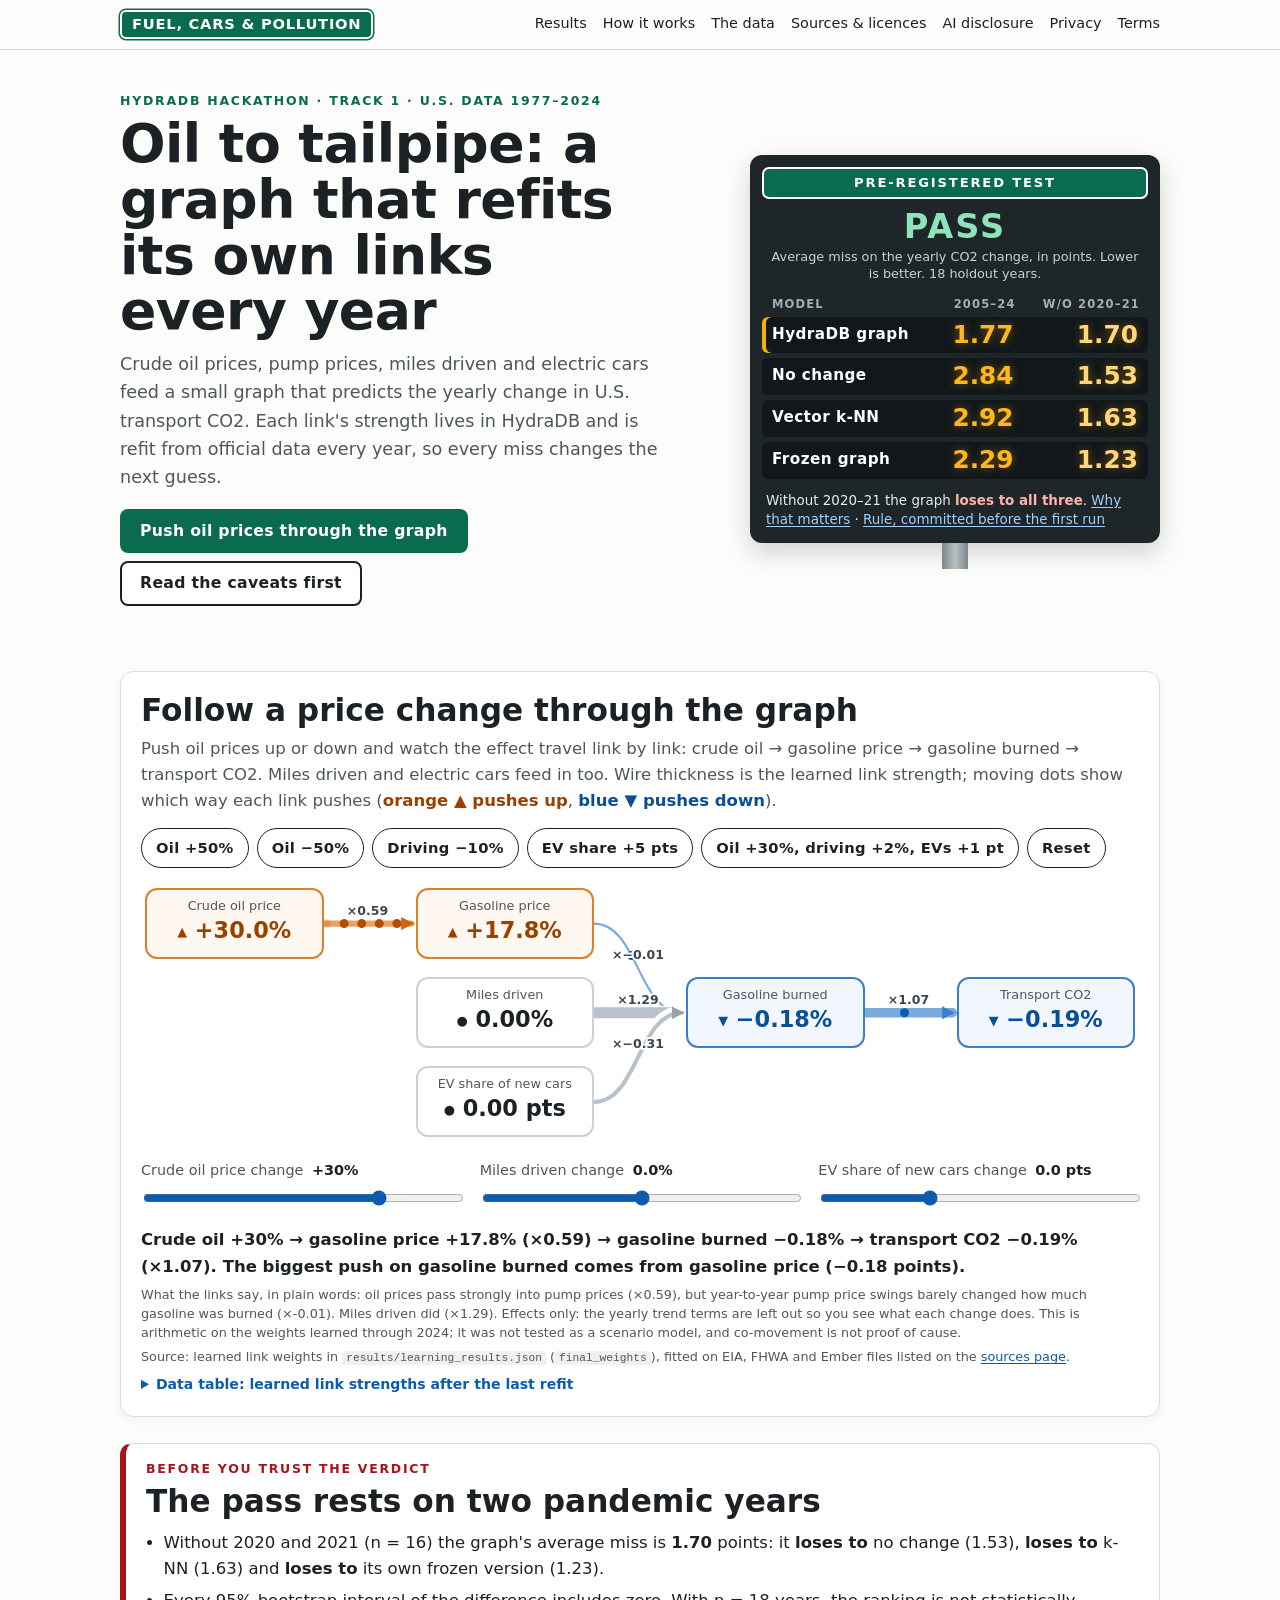
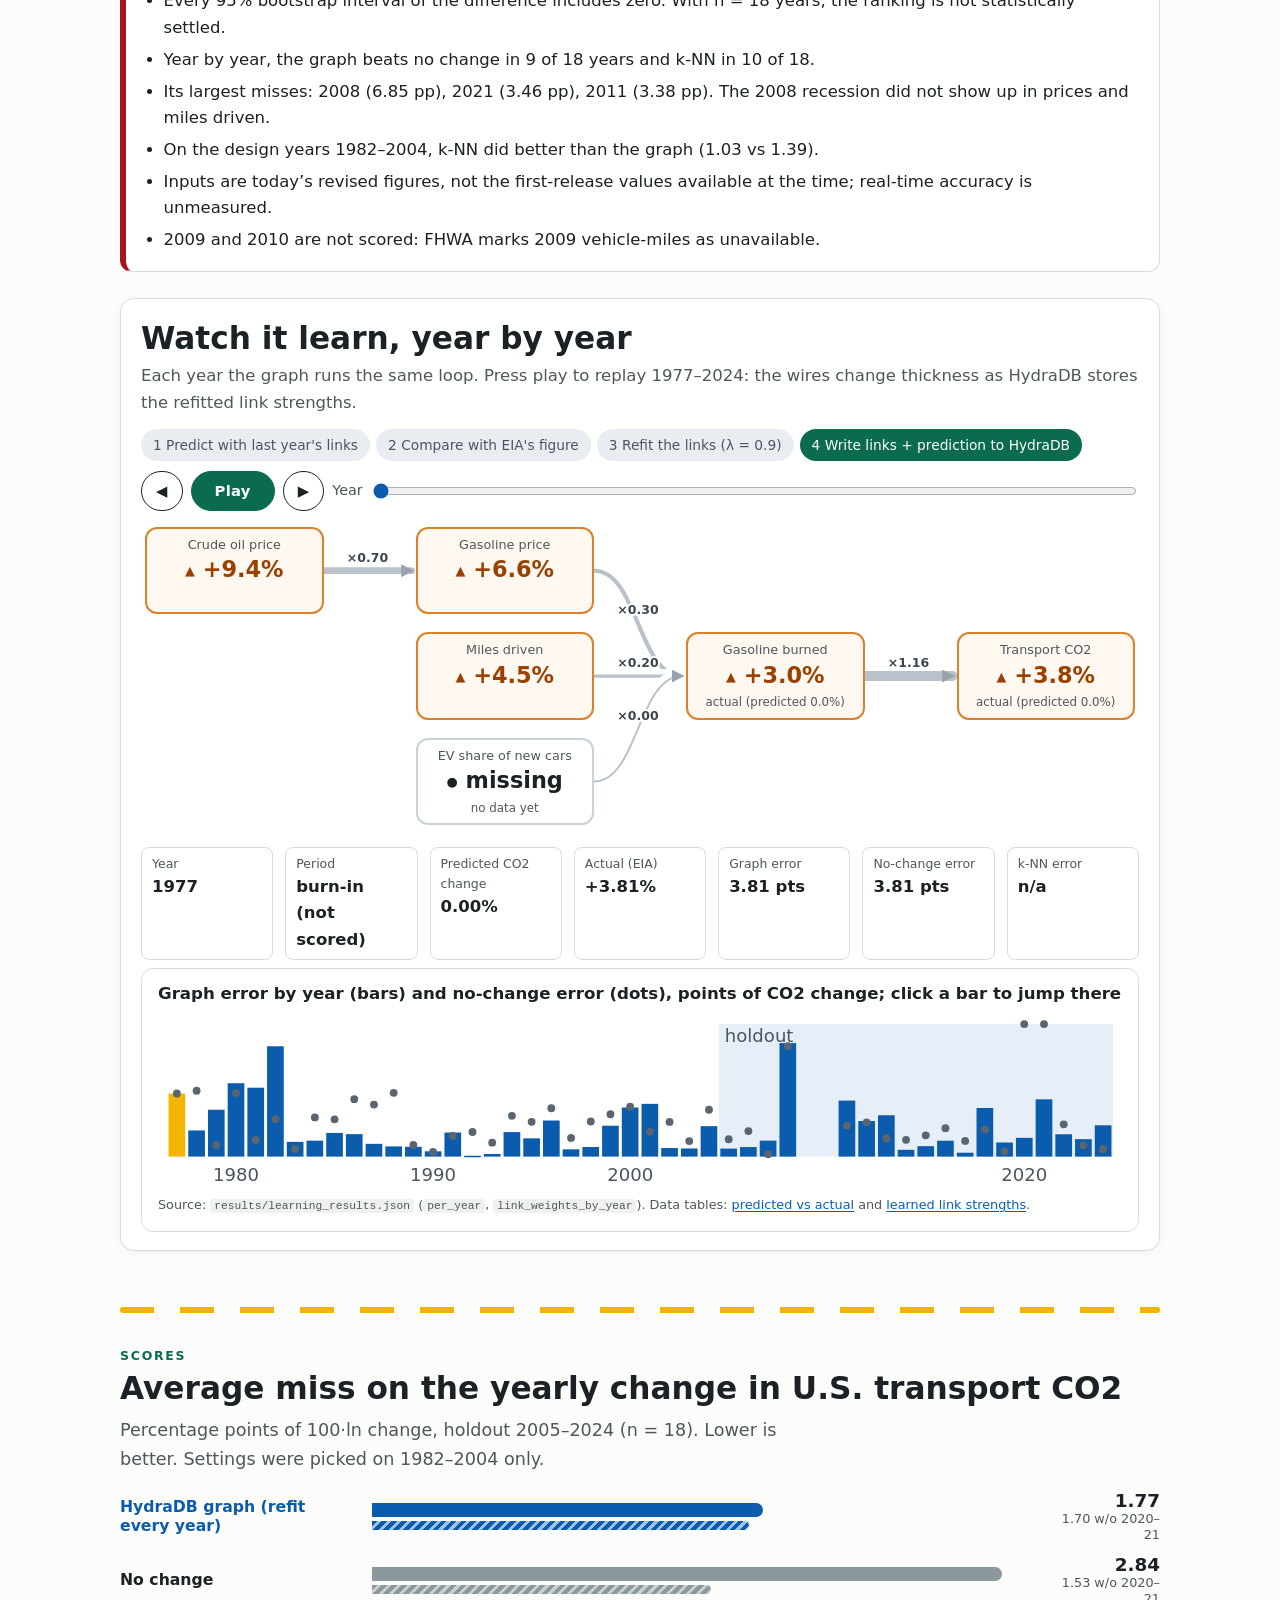
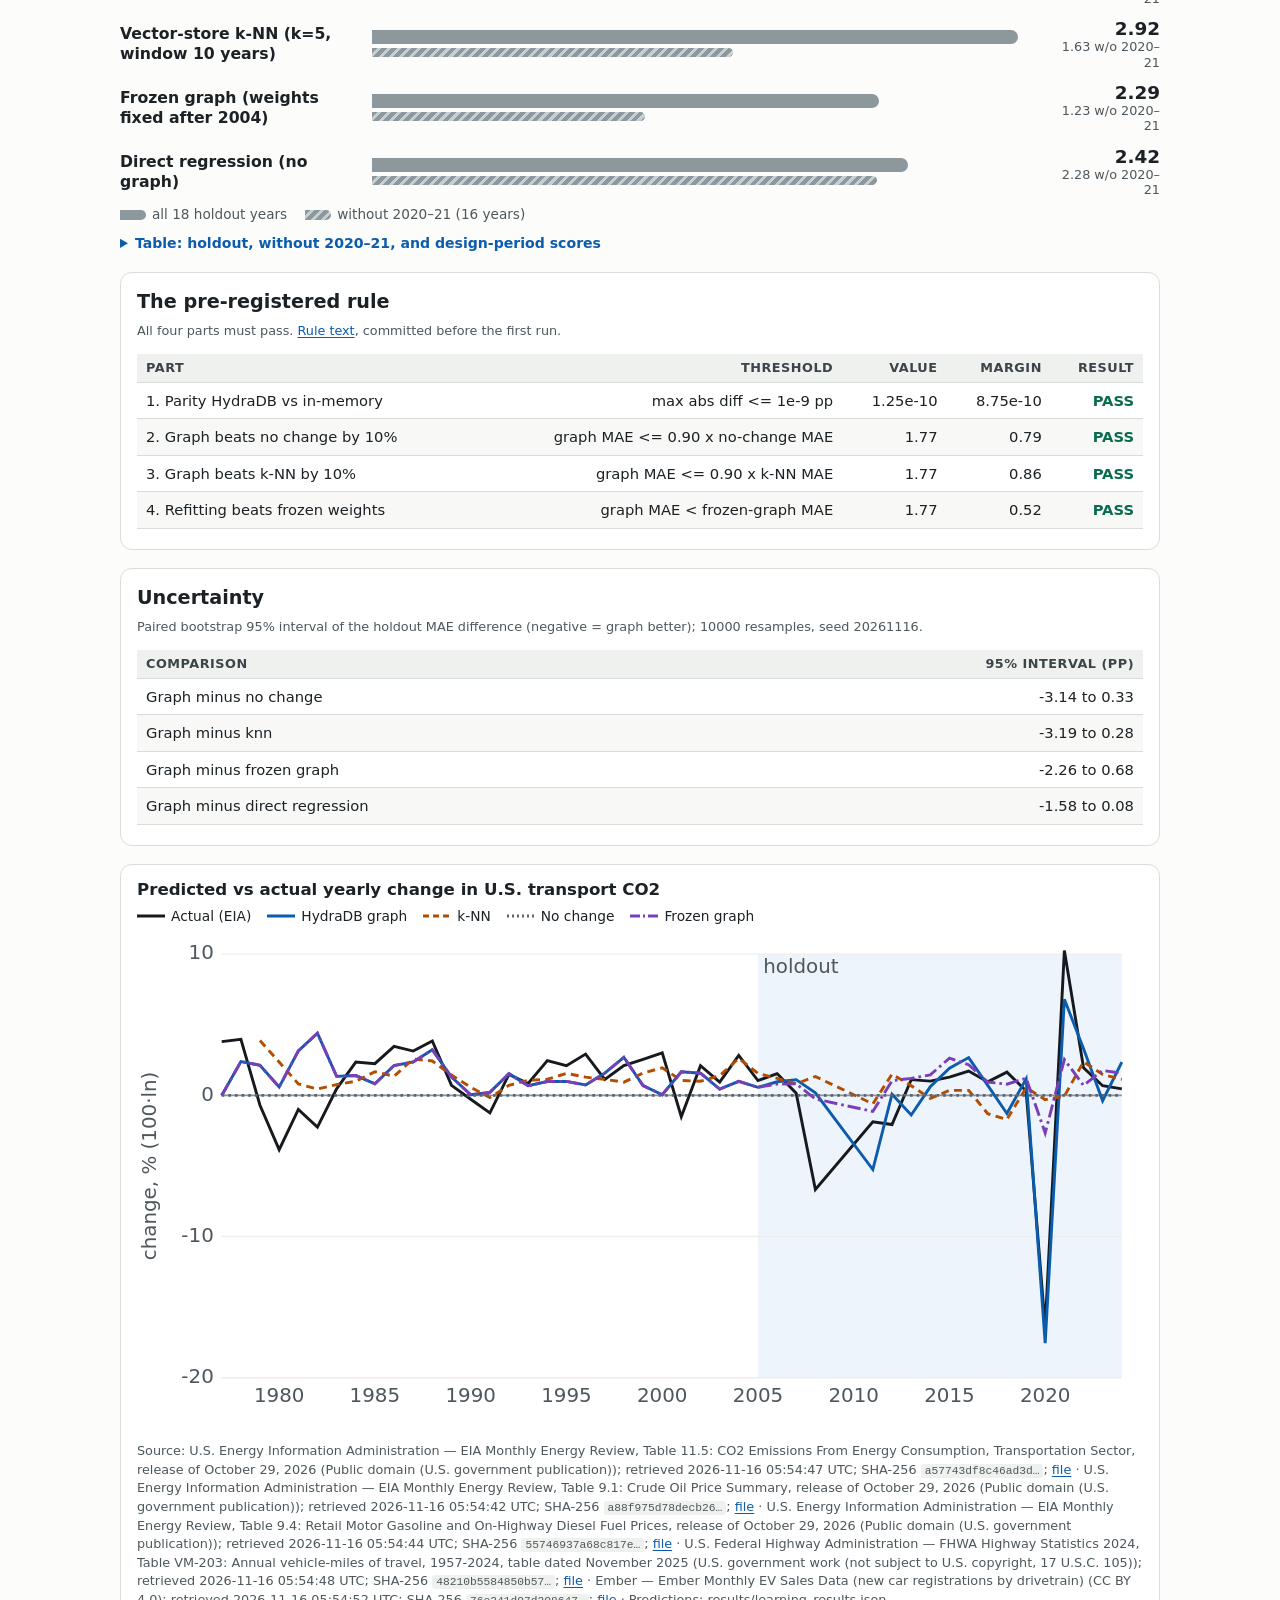
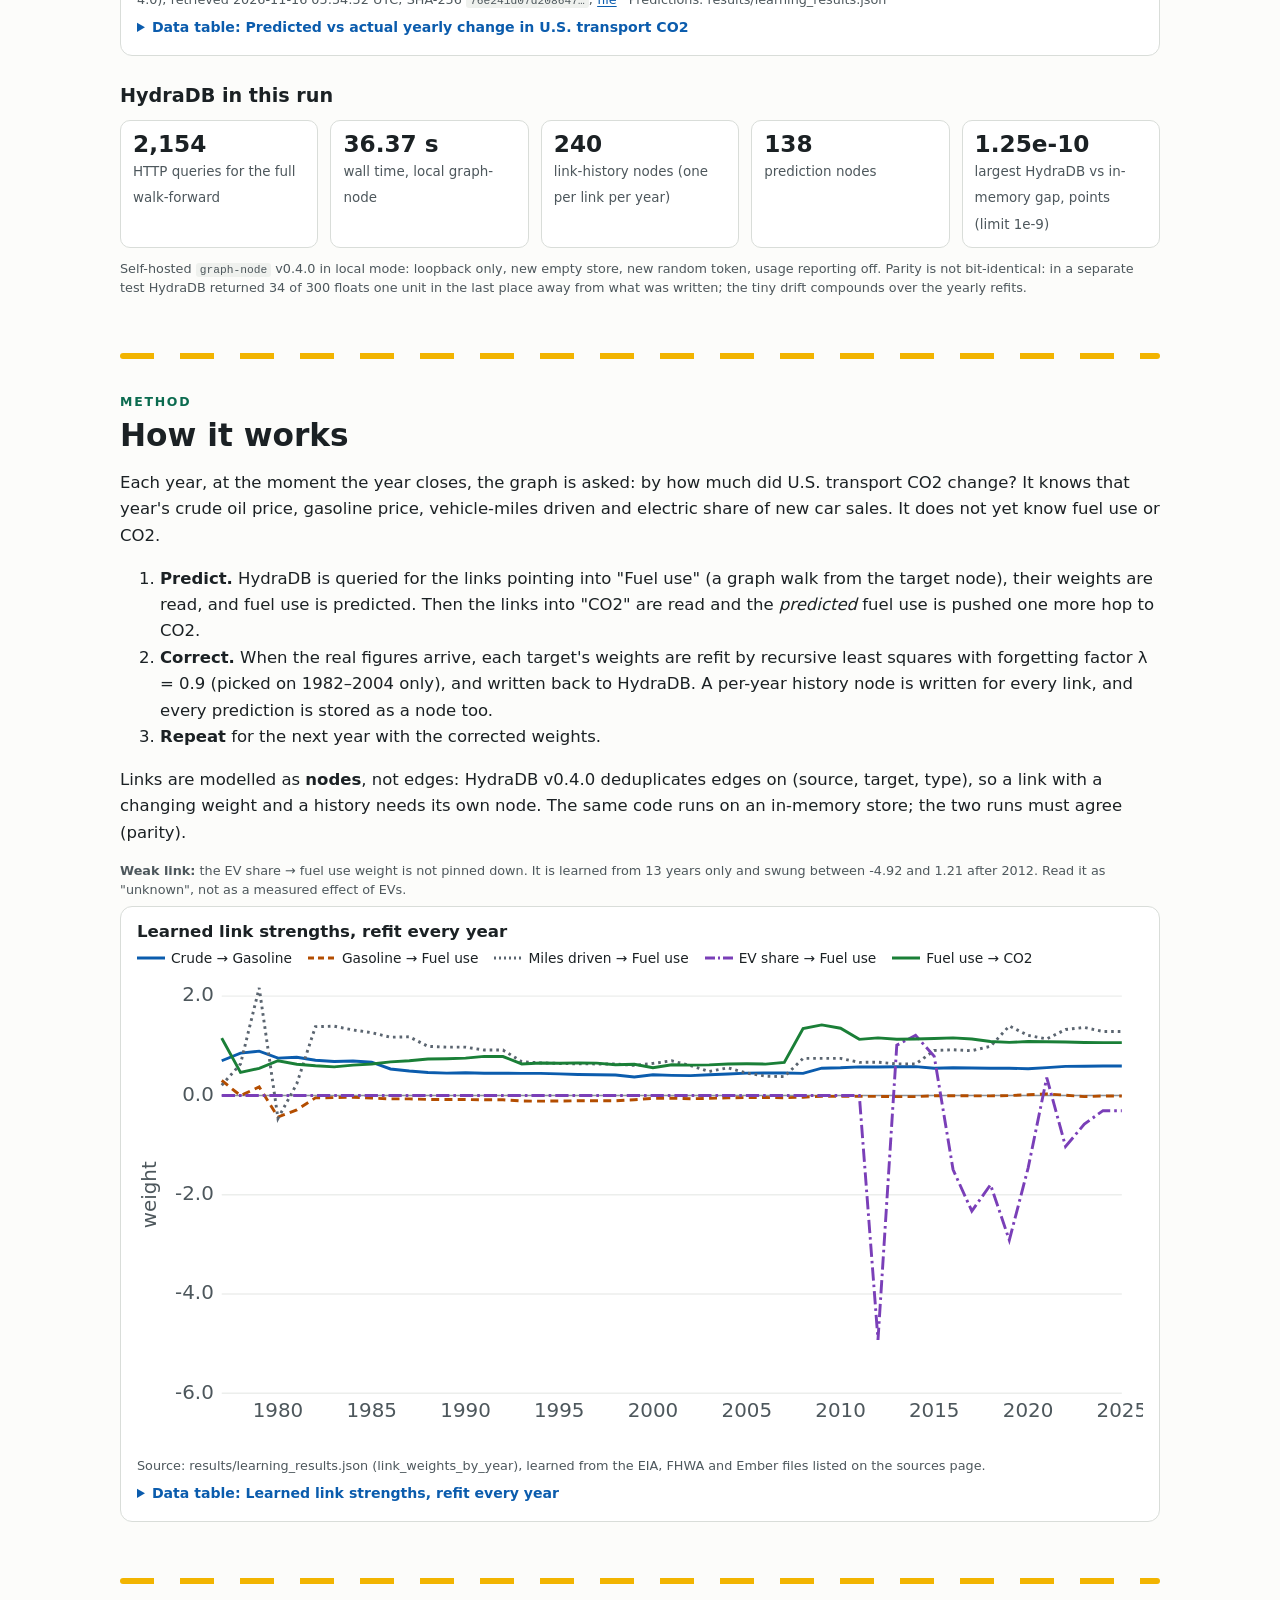
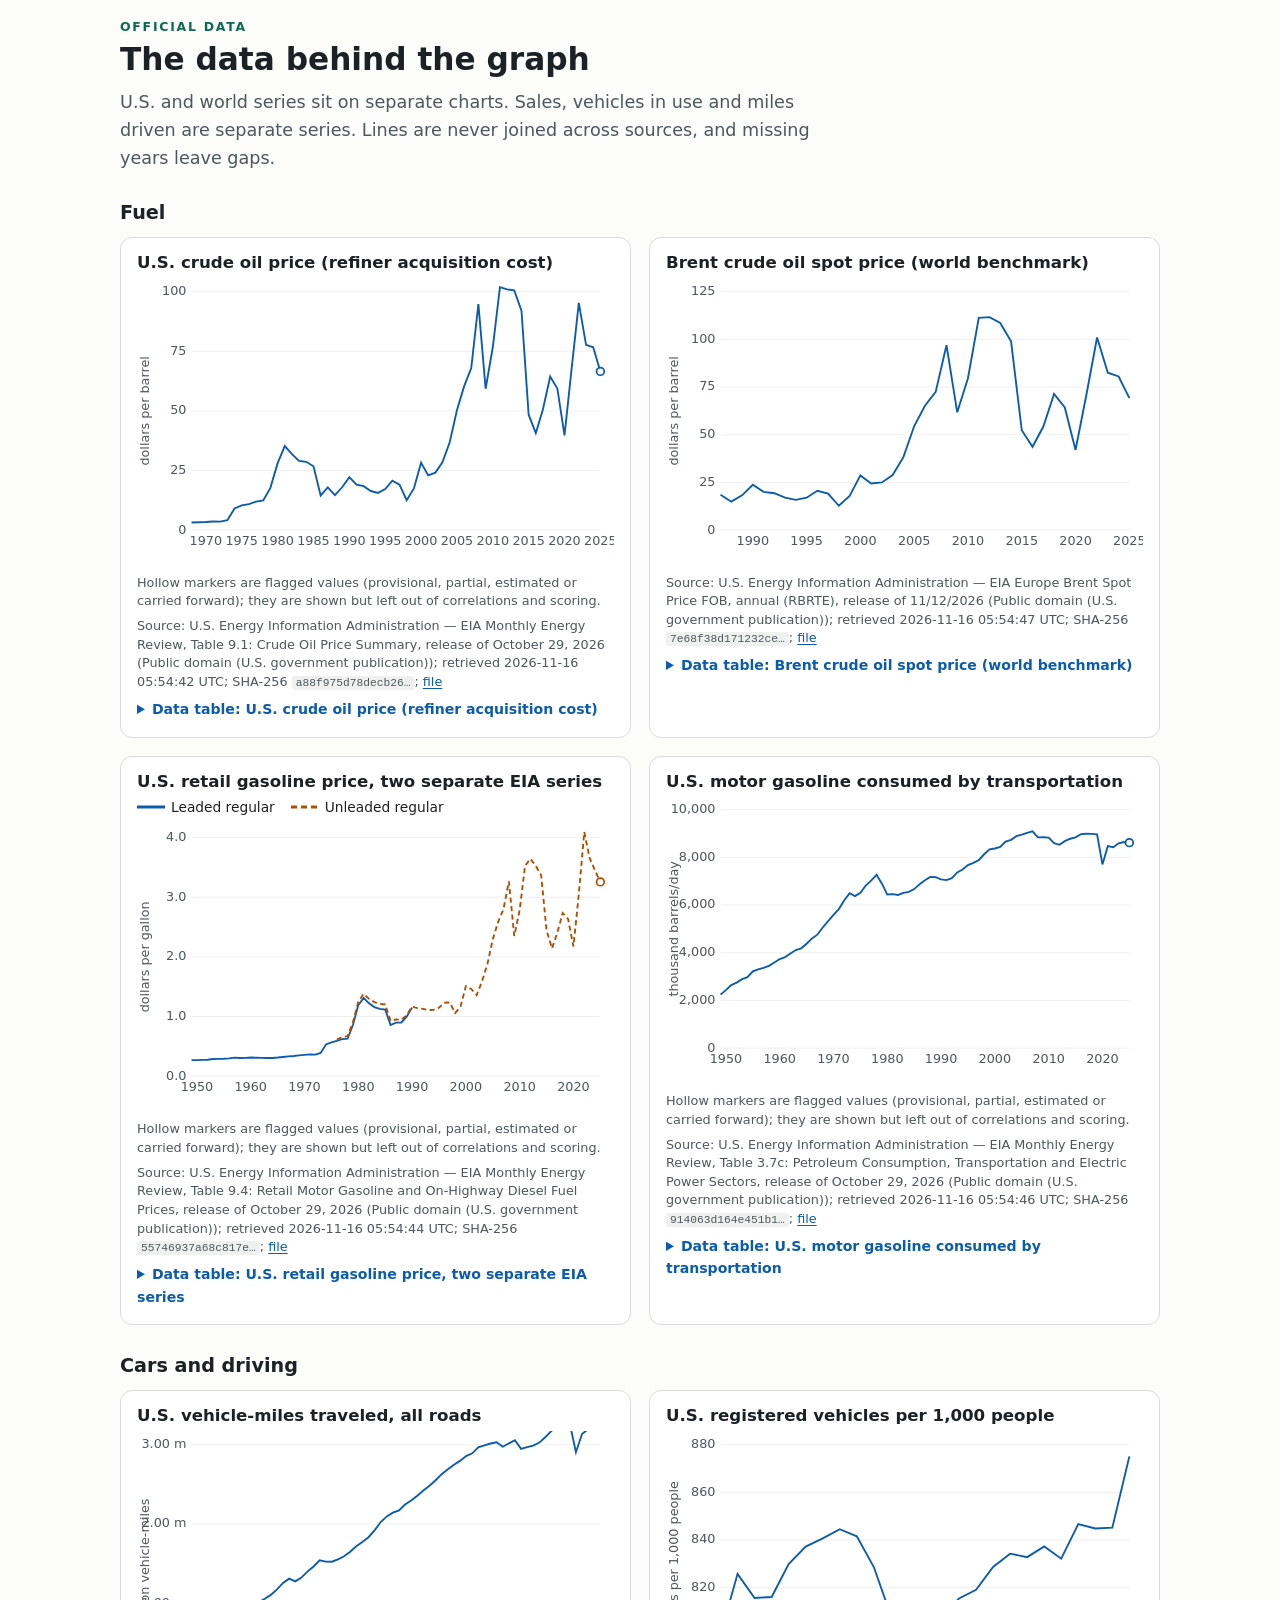
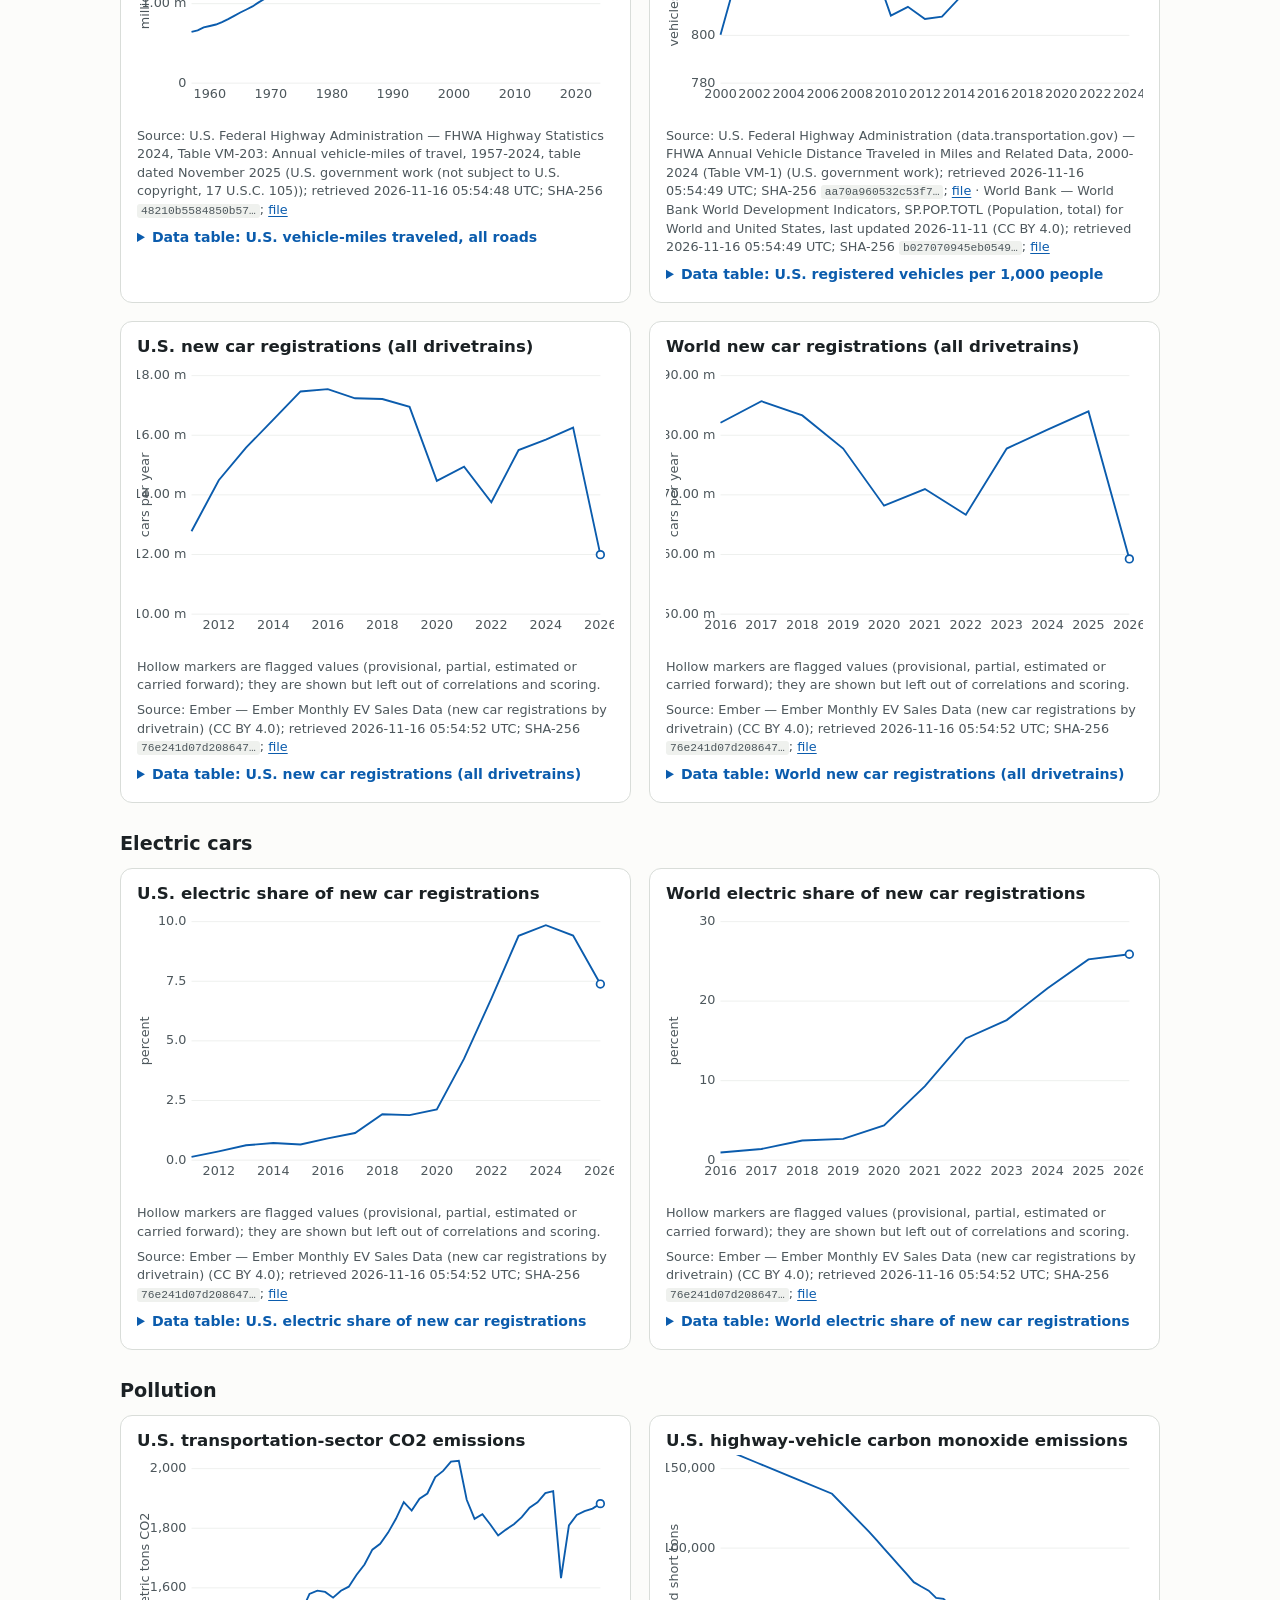
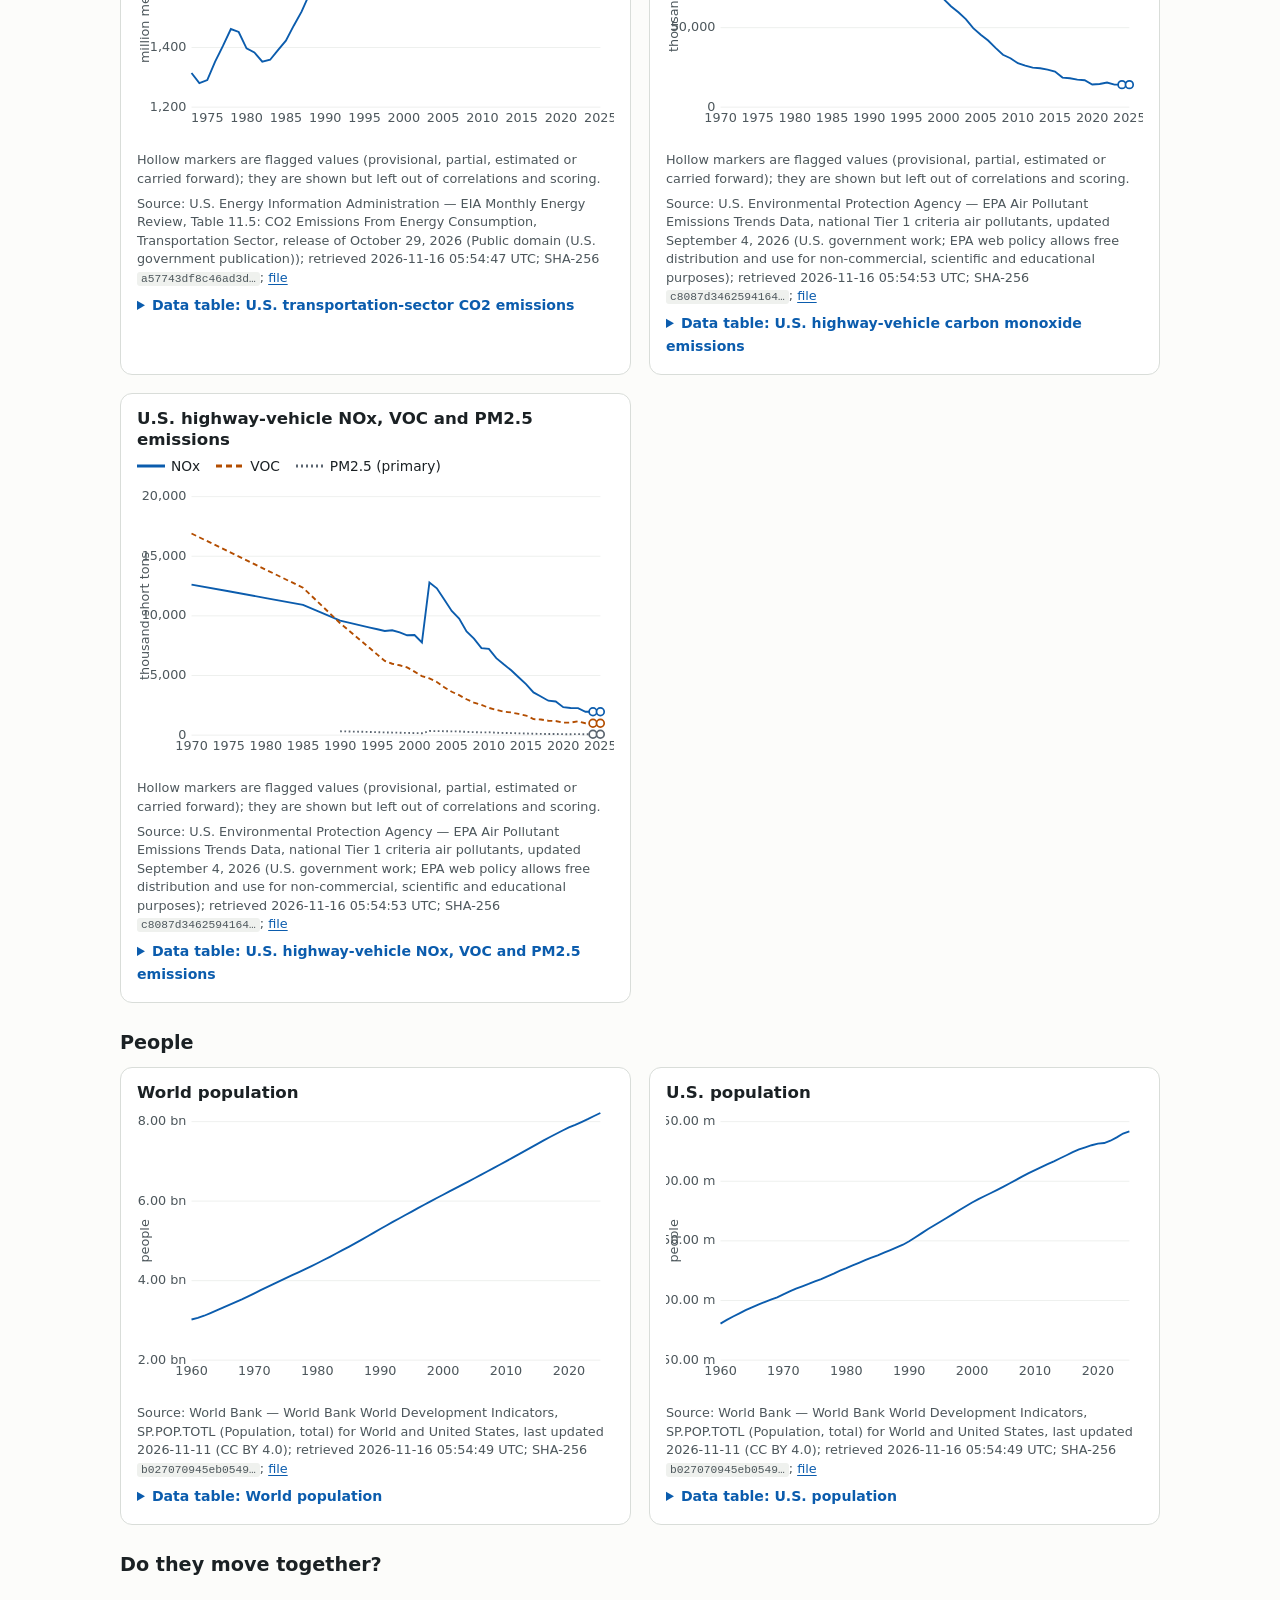
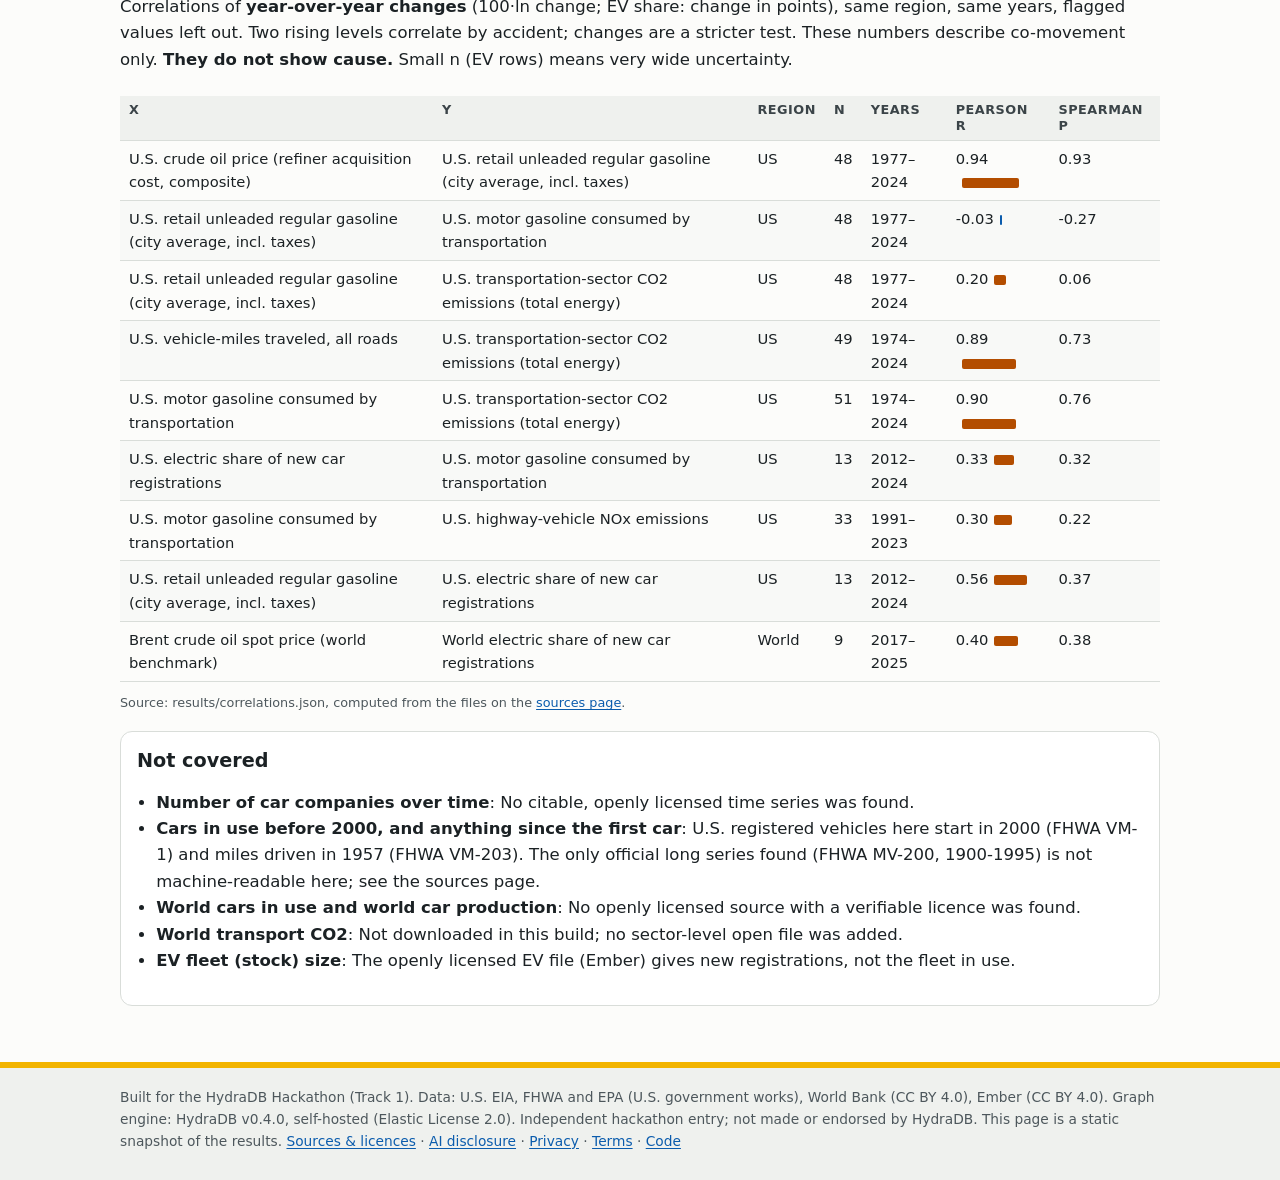
==== commit a5b6ff06: "Audit: remove dead code; citations with release dates read from files; software licences checked aga" ====
--- a/site/index.html
+++ b/site/index.html
@@ -1 +1 @@
-<!doctype html><html lang="en"><head><meta charset="utf-8"><meta name="viewport" content="width=device-width,initial-scale=1"><title>Fuel, Cars &amp; Pollution — a self-refitting HydraDB graph</title><meta name="description" content="A HydraDB graph links crude oil, gasoline, miles driven, EVs, fuel use and transport CO2, and refits its links every year. Pre-registered walk-forward test."><link rel="icon" href="favicon.svg" type="image/svg+xml"><meta property="og:type" content="website"><meta property="og:title" content="Fuel, Cars &amp; Pollution — a self-refitting HydraDB graph"><meta property="og:description" content="A HydraDB graph links crude oil, gasoline, miles driven, EVs, fuel use and transport CO2, and refits its links every year. Pre-registered walk-forward test."><meta property="og:image" content="https://fuel-cars-pollution.netlify.app/og.png"><meta property="og:url" content="https://fuel-cars-pollution.netlify.app/index.html"><meta name="twitter:card" content="summary_large_image"><link rel="stylesheet" href="style.css"></head><body><a href="#main" style="position:absolute;left:-999px" onfocus="this.style.left='8px'">Skip to content</a><header class="site"><div class="in"><a class="brand" href="index.html">Fuel, Cars &amp; Pollution</a><nav aria-label="Site"><a href="index.html">Results</a><a href="index.html#how">How it works</a><a href="index.html#data">The data</a><a href="sources.html">Sources &amp; licences</a><a href="ai.html">AI disclosure</a><a href="privacy.html">Privacy</a><a href="terms.html">Terms</a></nav></div></header><main id="main"><section class="hero" aria-labelledby="hero-h"><div><p class="eyebrow">HydraDB Hackathon · Track 1 · U.S. data 1977–2024</p><h1 id="hero-h">Oil to tailpipe: a graph that refits its own links every year</h1><p class="lede">Crude oil prices, pump prices, miles driven and electric cars feed a small graph that predicts the yearly change in U.S. transport CO2. Each link's strength lives in HydraDB and is refit from official data every year, so every miss changes the next guess.</p><p><a class="btn primary" href="#shock-flow">Push oil prices through the graph</a><a class="btn" href="#caveats">Read the caveats first</a></p></div><aside class="pylon" aria-label="Pre-registered test result"><div class="board"><div class="top">Pre-registered test</div><div class="verdict pass">PASS</div><p class="what">Average miss on the yearly CO2 change, in points. Lower is better. 18 holdout years.</p><table><thead><tr><th scope="col">Model</th><th scope="col">2005–24</th><th scope="col">w/o 2020–21</th></tr></thead><tbody><tr class="me"><th scope="row">HydraDB graph</th><td>1.77</td><td>1.70</td></tr><tr><th scope="row">No change</th><td>2.84</td><td>1.53</td></tr><tr><th scope="row">Vector k-NN</th><td>2.92</td><td>1.63</td></tr><tr><th scope="row">Frozen graph</th><td>2.29</td><td>1.23</td></tr></tbody></table><p class="foot">Without 2020–21 the graph <b>loses to all three</b>. <a href="#caveats">Why that matters</a> · <a href="https://github.com/Awes0mer/fuel-cars-pollution/blob/main/PREREGISTRATION.md">Rule, committed before the first run</a></p></div><div class="pole" aria-hidden="true"></div></aside></section><section class="flowcard" id="shock-flow" aria-labelledby="shock-h"><h2 id="shock-h" class="flow-h">Follow a price change through the graph</h2><p class="flow-lede">Push oil prices up or down and watch the effect travel link by link: crude oil → gasoline price → gasoline burned → transport CO2. Miles driven and electric cars feed in too. Wire thickness is the learned link strength; moving dots show which way each link pushes (<span class="k-up">orange ▲ pushes up</span>, <span class="k-down">blue ▼ pushes down</span>).</p><div class="presets" role="group" aria-label="Scenarios"><button type="button" data-preset="50,0,0">Oil +50%</button><button type="button" data-preset="-50,0,0">Oil −50%</button><button type="button" data-preset="0,-10,0">Driving −10%</button><button type="button" data-preset="0,0,5">EV share +5 pts</button><button type="button" data-preset="30,2,1">Oil +30%, driving +2%, EVs +1 pt</button><button type="button" data-preset="0,0,0">Reset</button></div><div class="flow-stage" role="group" aria-label="Price-change flowchart: crude oil, gasoline price, miles driven and EV share feed gasoline burned, which feeds transport CO2"><svg class="flow-wires" aria-hidden="true"></svg><div class="fnode flat" data-node="Crude"><div class="nm">Crude oil price</div><div class="valrow"><span class="arr" aria-hidden="true">●</span> <span class="val">—</span></div></div><div class="fnode flat" data-node="Gasoline"><div class="nm">Gasoline price</div><div class="valrow"><span class="arr" aria-hidden="true">●</span> <span class="val">—</span></div></div><div class="fnode flat" data-node="VMT"><div class="nm">Miles driven</div><div class="valrow"><span class="arr" aria-hidden="true">●</span> <span class="val">—</span></div></div><div class="fnode flat" data-node="EVShare"><div class="nm">EV share of new cars</div><div class="valrow"><span class="arr" aria-hidden="true">●</span> <span class="val">—</span></div></div><div class="fnode flat" data-node="FuelUse"><div class="nm">Gasoline burned</div><div class="valrow"><span class="arr" aria-hidden="true">●</span> <span class="val">—</span></div></div><div class="fnode flat" data-node="CO2"><div class="nm">Transport CO2</div><div class="valrow"><span class="arr" aria-hidden="true">●</span> <span class="val">—</span></div></div></div><div class="flow-controls"><label>Crude oil price change <output id="fx-crude-v"></output><input id="fx-crude" type="range" min="-60" max="60" step="1" value="30"></label><label>Miles driven change <output id="fx-vmt-v"></output><input id="fx-vmt" type="range" min="-15" max="15" step="0.5" value="0"></label><label>EV share of new cars change <output id="fx-ev-v"></output><input id="fx-ev" type="range" min="-5" max="10" step="0.5" value="0"></label></div><p class="flow-summary" aria-live="polite"></p><p class="note">What the links say, in plain words: oil prices pass strongly into pump prices (×0.59), but year-to-year pump price swings barely changed how much gasoline was burned (×-0.01). Miles driven did (×1.29). Effects only: the yearly trend terms are left out so you see what each change does. This is arithmetic on the weights learned through 2024; it was not tested as a scenario model, and co-movement is not proof of cause.</p><noscript><p class="note">The animation needs JavaScript. The learned weights are in the table below.</p></noscript><p class="source">Source: learned link weights in <code>results/learning_results.json</code> (<code>final_weights</code>), fitted on EIA, FHWA and Ember files listed on the <a href="sources.html">sources page</a>.</p><details><summary>Data table: learned link strengths after the last refit</summary><div class="tablewrap"><table><caption>Final weights and intercepts per target node</caption><thead><tr><th scope="col">Target</th><th scope="col">Term</th><th scope="col">Value</th></tr></thead><tbody><tr><th scope="row">Gasoline</th><td>bias</td><td>1.0414</td></tr><tr><th scope="row">Gasoline</th><td>Crude → Gasoline</td><td>0.5933</td></tr><tr><th scope="row">FuelUse</th><td>bias</td><td>-0.3906</td></tr><tr><th scope="row">FuelUse</th><td>Gasoline → FuelUse</td><td>-0.0102</td></tr><tr><th scope="row">FuelUse</th><td>VMT → FuelUse</td><td>1.2877</td></tr><tr><th scope="row">FuelUse</th><td>EVShare → FuelUse</td><td>-0.3064</td></tr><tr><th scope="row">CO2</th><td>bias</td><td>0.0909</td></tr><tr><th scope="row">CO2</th><td>FuelUse → CO2</td><td>1.0651</td></tr></tbody></table></div></details></section><section class="caveats" id="caveats" aria-labelledby="cav-h"><p class="eyebrow">Before you trust the verdict</p><h2 id="cav-h">The pass rests on two pandemic years</h2><ul><li>Without 2020 and 2021 (n = 16) the graph's average miss is <b>1.70</b> points: it <b>loses to</b> no change (1.53), <b>loses to</b> k-NN (1.63) and <b>loses to</b> its own frozen version (1.23).</li><li>Every 95% bootstrap interval of the difference includes zero. With n = 18 years, the ranking is not statistically settled.</li><li>Year by year, the graph beats no change in 9 of 18 years and k-NN in 10 of 18.</li><li>Its largest misses: 2008 (6.85 pp), 2021 (3.46 pp), 2011 (3.38 pp). The 2008 recession did not show up in prices and miles driven.</li><li>On the design years 1982–2004, k-NN did better than the graph (1.03 vs 1.39).</li><li>Inputs are today&rsquo;s revised figures, not the first-release values available at the time; real-time accuracy is unmeasured.</li><li>2009 and 2010 are not scored: FHWA marks 2009 vehicle-miles as unavailable.</li></ul></section><section class="flowcard" id="learn-flow" aria-labelledby="learn-h"><h2 id="learn-h" class="flow-h">Watch it learn, year by year</h2><p class="flow-lede">Each year the graph runs the same loop. Press play to replay 1977–2024: the wires change thickness as HydraDB stores the refitted link strengths.</p><ol class="steps" aria-label="The yearly loop"><li class="step">1 Predict with last year's links</li><li class="step">2 Compare with EIA's figure</li><li class="step">3 Refit the links (λ = 0.9)</li><li class="step">4 Write links + prediction to HydraDB</li></ol><div class="replay-controls"><button type="button" id="lr-prev" aria-label="Previous year">◀</button><button type="button" id="lr-play" aria-pressed="false">Play</button><button type="button" id="lr-next" aria-label="Next year">▶</button><label class="yr-slider">Year <input id="lr-year" type="range" min="0" max="0" step="1" value="0"></label></div><div class="flow-stage" role="group" aria-label="Learning-replay flowchart showing one year&#x27;s inputs, predictions and link strengths"><svg class="flow-wires" aria-hidden="true"></svg><div class="fnode flat" data-node="Crude"><div class="nm">Crude oil price</div><div class="valrow"><span class="arr" aria-hidden="true">●</span> <span class="val">—</span></div><div class="sub"></div></div><div class="fnode flat" data-node="Gasoline"><div class="nm">Gasoline price</div><div class="valrow"><span class="arr" aria-hidden="true">●</span> <span class="val">—</span></div><div class="sub"></div></div><div class="fnode flat" data-node="VMT"><div class="nm">Miles driven</div><div class="valrow"><span class="arr" aria-hidden="true">●</span> <span class="val">—</span></div><div class="sub"></div></div><div class="fnode flat" data-node="EVShare"><div class="nm">EV share of new cars</div><div class="valrow"><span class="arr" aria-hidden="true">●</span> <span class="val">—</span></div><div class="sub"></div></div><div class="fnode flat" data-node="FuelUse"><div class="nm">Gasoline burned</div><div class="valrow"><span class="arr" aria-hidden="true">●</span> <span class="val">—</span></div><div class="sub"></div></div><div class="fnode flat" data-node="CO2"><div class="nm">Transport CO2</div><div class="valrow"><span class="arr" aria-hidden="true">●</span> <span class="val">—</span></div><div class="sub"></div></div></div><dl class="lr-panel"><div><dt>Year</dt><dd data-f="year"></dd></div><div><dt>Period</dt><dd data-f="period"></dd></div><div><dt>Predicted CO2 change</dt><dd data-f="pred"></dd></div><div><dt>Actual (EIA)</dt><dd data-f="actual"></dd></div><div><dt>Graph error</dt><dd data-f="err"></dd></div><div><dt>No-change error</dt><dd data-f="nc"></dd></div><div><dt>k-NN error</dt><dd data-f="knn"></dd></div></dl><p class="note" data-f="note" aria-live="polite"></p><figure class="strip"><figcaption class="ctitle">Graph error by year (bars) and no-change error (dots), points of CO2 change; click a bar to jump there</figcaption><svg class="err-strip chart" role="img" aria-label="Absolute error of the graph per year, with the no-change error as dots; the data table is under the Predicted vs actual chart."></svg><p class="source">Source: <code>results/learning_results.json</code> (<code>per_year</code>, <code>link_weights_by_year</code>). Data tables: <a href="#pred">predicted vs actual</a> and <a href="#weights">learned link strengths</a>.</p></figure></section><section id="scores" aria-labelledby="scores-h"><div class="lane" aria-hidden="true"></div><p class="eyebrow">Scores</p><h2 id="scores-h">Average miss on the yearly change in U.S. transport CO2</h2><p class="lede">Percentage points of 100·ln change, holdout 2005–2024 (n = 18). Lower is better. Settings were picked on 1982–2004 only.</p><div class="bars"><div class="bar-row me"><div class="bar-name">HydraDB graph (refit every year)</div><div class="bar-track" aria-hidden="true"><span style="width:58.2%"></span><span class="ex" style="width:56.1%"></span></div><div class="bar-val">1.77<small>1.70 w/o 2020–21</small></div></div><div class="bar-row"><div class="bar-name">No change</div><div class="bar-track" aria-hidden="true"><span style="width:93.7%"></span><span class="ex" style="width:50.4%"></span></div><div class="bar-val">2.84<small>1.53 w/o 2020–21</small></div></div><div class="bar-row"><div class="bar-name">Vector-store k-NN (k=5, window 10 years)</div><div class="bar-track" aria-hidden="true"><span style="width:96.2%"></span><span class="ex" style="width:53.7%"></span></div><div class="bar-val">2.92<small>1.63 w/o 2020–21</small></div></div><div class="bar-row"><div class="bar-name">Frozen graph (weights fixed after 2004)</div><div class="bar-track" aria-hidden="true"><span style="width:75.4%"></span><span class="ex" style="width:40.6%"></span></div><div class="bar-val">2.29<small>1.23 w/o 2020–21</small></div></div><div class="bar-row"><div class="bar-name">Direct regression (no graph)</div><div class="bar-track" aria-hidden="true"><span style="width:79.7%"></span><span class="ex" style="width:75.2%"></span></div><div class="bar-val">2.42<small>2.28 w/o 2020–21</small></div></div></div><p class="bar-key"><span><i></i>all 18 holdout years</span><span><i class="ex"></i>without 2020–21 (16 years)</span></p><details><summary>Table: holdout, without 2020–21, and design-period scores</summary><div class="tablewrap"><table><caption>MAE of the predicted yearly change in U.S. transport CO2</caption><thead><tr><th scope="col">Model</th><th scope="col">Holdout MAE</th><th scope="col">n</th><th scope="col">Without 2020–21 (n=16)</th><th scope="col">Design MAE (n=23)</th></tr></thead><tbody><tr><td>HydraDB graph (refit every year)</td><td>1.77</td><td>18</td><td>1.70</td><td>1.39</td></tr><tr><td>No change</td><td>2.84</td><td>18</td><td>1.53</td><td>2.00</td></tr><tr><td>Vector-store k-NN (k=5, window 10 years)</td><td>2.92</td><td>18</td><td>1.63</td><td>1.03</td></tr><tr><td>Frozen graph (weights fixed after 2004)</td><td>2.29</td><td>18</td><td>1.23</td><td>1.39</td></tr><tr><td>Direct regression (no graph)</td><td>2.42</td><td>18</td><td>2.28</td><td>1.62</td></tr></tbody></table></div></details><div class="card wide"><h3>The pre-registered rule</h3><p class="note">All four parts must pass. <a href="https://github.com/Awes0mer/fuel-cars-pollution/blob/main/PREREGISTRATION.md">Rule text</a>, committed before the first run.</p><div class="tablewrap"><table><thead><tr><th scope="col">Part</th><th scope="col">Threshold</th><th scope="col">Value</th><th scope="col">Margin</th><th scope="col">Result</th></tr></thead><tbody><tr><td>1. Parity HydraDB vs in-memory</td><td>max abs diff &lt;= 1e-9 pp</td><td>1.25e-10</td><td>8.75e-10</td><td class="pass">PASS</td></tr><tr><td>2. Graph beats no change by 10%</td><td>graph MAE &lt;= 0.90 x no-change MAE</td><td>1.77</td><td>0.79</td><td class="pass">PASS</td></tr><tr><td>3. Graph beats k-NN by 10%</td><td>graph MAE &lt;= 0.90 x k-NN MAE</td><td>1.77</td><td>0.86</td><td class="pass">PASS</td></tr><tr><td>4. Refitting beats frozen weights</td><td>graph MAE &lt; frozen-graph MAE</td><td>1.77</td><td>0.52</td><td class="pass">PASS</td></tr></tbody></table></div></div><div class="card wide"><h3>Uncertainty</h3><p class="note">Paired bootstrap 95% interval of the holdout MAE difference (negative = graph better); 10000 resamples, seed 20261116.</p><div class="tablewrap"><table><thead><tr><th scope="col">Comparison</th><th scope="col">95% interval (pp)</th></tr></thead><tbody><tr><td>Graph minus no change</td><td>-3.14 to 0.33</td></tr><tr><td>Graph minus knn</td><td>-3.19 to 0.28</td></tr><tr><td>Graph minus frozen graph</td><td>-2.26 to 0.68</td></tr><tr><td>Graph minus direct regression</td><td>-1.58 to 0.08</td></tr></tbody></table></div></div><figure id="pred"><figcaption class="ctitle">Predicted vs actual yearly change in U.S. transport CO2</figcaption><ul class="legend"><li><svg width="28" height="10" aria-hidden="true"><line x1="0" x2="28" y1="5" y2="5" stroke="#16191d" stroke-width="3"/></svg>Actual (EIA)</li><li><svg width="28" height="10" aria-hidden="true"><line x1="0" x2="28" y1="5" y2="5" stroke="#0b5cad" stroke-width="3"/></svg>HydraDB graph</li><li><svg width="28" height="10" aria-hidden="true"><line x1="0" x2="28" y1="5" y2="5" stroke="#b34d00" stroke-width="3" stroke-dasharray="6 4"/></svg>k-NN</li><li><svg width="28" height="10" aria-hidden="true"><line x1="0" x2="28" y1="5" y2="5" stroke="#5b6570" stroke-width="3" stroke-dasharray="2 3"/></svg>No change</li><li><svg width="28" height="10" aria-hidden="true"><line x1="0" x2="28" y1="5" y2="5" stroke="#7a3fb8" stroke-width="3" stroke-dasharray="10 3 2 3"/></svg>Frozen graph</li></ul><svg viewBox="0 0 760 380" role="img" aria-labelledby="pred-t pred-d" class="chart"><title id="pred-t">Predicted vs actual yearly change in U.S. transport CO2</title><desc id="pred-d">Walk-forward predictions 1977 to 2024. Design years 1982-2004, holdout 2005-2024; 2009 and 2010 missing because vehicle-miles for 2009 are unavailable.</desc><rect x="469.1" y="16" width="274.9" height="320" fill="#eef4fb"/><text x="473.1" y="30" class="tick" text-anchor="start">holdout</text><line x1="64" x2="744" y1="336.0" y2="336.0" class="grid"/><text x="58" y="340.0" class="tick" text-anchor="end">-20</text><line x1="64" x2="744" y1="229.3" y2="229.3" class="grid"/><text x="58" y="233.3" class="tick" text-anchor="end">-10</text><line x1="64" x2="744" y1="122.7" y2="122.7" class="grid"/><text x="58" y="126.7" class="tick" text-anchor="end">0</text><line x1="64" x2="744" y1="16.0" y2="16.0" class="grid"/><text x="58" y="20.0" class="tick" text-anchor="end">10</text><line x1="64" x2="744" y1="122.7" y2="122.7" class="zero"/><text x="107.4" y="354" class="tick" text-anchor="middle">1980</text><text x="179.7" y="354" class="tick" text-anchor="middle">1985</text><text x="252.1" y="354" class="tick" text-anchor="middle">1990</text><text x="324.4" y="354" class="tick" text-anchor="middle">1995</text><text x="396.8" y="354" class="tick" text-anchor="middle">2000</text><text x="469.1" y="354" class="tick" text-anchor="middle">2005</text><text x="541.4" y="354" class="tick" text-anchor="middle">2010</text><text x="613.8" y="354" class="tick" text-anchor="middle">2015</text><text x="686.1" y="354" class="tick" text-anchor="middle">2020</text><text x="14" y="176" class="axis" transform="rotate(-90 14 176)" text-anchor="middle">change, % (100·ln)</text><path d="M64.0,82.1 L78.5,80.3 L92.9,130.1 L107.4,163.7 L121.9,133.3 L136.3,146.7 L150.8,117.7 L165.3,97.5 L179.7,98.7 L194.2,85.7 L208.7,89.2 L223.1,81.6 L237.6,115.1 L252.1,125.6 L266.6,135.9 L281.0,106.8 L295.5,113.7 L310.0,96.4 L324.4,100.3 L338.9,91.5 L353.4,110.6 L367.8,100.1 L382.3,95.4 L396.8,90.6 L411.2,138.8 L425.7,100.3 L440.2,112.7 L454.6,92.5 L469.1,111.5 L483.6,106.2 L498.0,121.1 L512.5,193.8 L555.9,142.6 L570.4,144.7 L584.9,110.8 L599.3,111.9 L613.8,108.9 L628.3,104.3 L642.7,112.5 L657.2,105.1 L671.7,119.3 L686.1,297.8 L700.6,13.2 L715.1,101.9 L729.5,115.4 L744.0,117.8" fill="none" stroke="#16191d" stroke-width="2.2"/><path d="M64.0,122.7 L78.5,97.1 L92.9,99.9 L107.4,116.4 L121.9,89.0 L136.3,75.7 L150.8,108.3 L165.3,107.7 L179.7,113.9 L194.2,100.1 L208.7,97.4 L223.1,88.2 L237.6,108.8 L252.1,122.2 L266.6,120.4 L281.0,106.3 L295.5,115.4 L310.0,112.2 L324.4,112.1 L338.9,114.8 L353.4,105.9 L367.8,93.9 L382.3,115.3 L396.8,122.2 L411.2,104.8 L425.7,105.9 L440.2,117.9 L454.6,112.1 L469.1,116.6 L483.6,112.4 L498.0,110.8 L512.5,120.8 L555.9,178.7 L570.4,121.8 L584.9,137.5 L599.3,116.2 L613.8,102.2 L628.3,94.1 L642.7,115.1 L657.2,136.4 L671.7,110.2 L686.1,309.9 L700.6,50.1 L715.1,87.5 L729.5,126.7 L744.0,97.6" fill="none" stroke="#0b5cad" stroke-width="2.2"/><path d="M92.9,81.2 L107.4,97.5 L121.9,114.0 L136.3,117.9 L150.8,114.5 L165.3,112.0 L179.7,104.8 L194.2,108.2 L208.7,95.2 L223.1,96.7 L237.6,107.3 L252.1,116.6 L266.6,124.4 L281.0,115.1 L295.5,111.3 L310.0,110.5 L324.4,106.1 L338.9,108.9 L353.4,110.6 L367.8,112.7 L382.3,105.8 L396.8,101.8 L411.2,111.4 L425.7,112.0 L440.2,107.8 L454.6,94.8 L469.1,106.0 L483.6,109.8 L498.0,113.9 L512.5,108.4 L555.9,129.1 L570.4,106.6 L584.9,115.4 L599.3,125.0 L613.8,118.9 L628.3,118.9 L642.7,136.5 L657.2,140.9 L671.7,116.9 L686.1,125.9 L700.6,123.2 L715.1,97.3 L729.5,106.8 L744.0,110.6" fill="none" stroke="#b34d00" stroke-width="2.2" stroke-dasharray="6 4"/><path d="M64.0,122.7 L78.5,122.7 L92.9,122.7 L107.4,122.7 L121.9,122.7 L136.3,122.7 L150.8,122.7 L165.3,122.7 L179.7,122.7 L194.2,122.7 L208.7,122.7 L223.1,122.7 L237.6,122.7 L252.1,122.7 L266.6,122.7 L281.0,122.7 L295.5,122.7 L310.0,122.7 L324.4,122.7 L338.9,122.7 L353.4,122.7 L367.8,122.7 L382.3,122.7 L396.8,122.7 L411.2,122.7 L425.7,122.7 L440.2,122.7 L454.6,122.7 L469.1,122.7 L483.6,122.7 L498.0,122.7 L512.5,122.7 L555.9,122.7 L570.4,122.7 L584.9,122.7 L599.3,122.7 L613.8,122.7 L628.3,122.7 L642.7,122.7 L657.2,122.7 L671.7,122.7 L686.1,122.7 L700.6,122.7 L715.1,122.7 L729.5,122.7 L744.0,122.7" fill="none" stroke="#5b6570" stroke-width="2.2" stroke-dasharray="2 3"/><path d="M64.0,122.7 L78.5,97.1 L92.9,99.9 L107.4,116.4 L121.9,89.0 L136.3,75.7 L150.8,108.3 L165.3,107.7 L179.7,113.9 L194.2,100.1 L208.7,97.4 L223.1,88.2 L237.6,108.8 L252.1,122.2 L266.6,120.4 L281.0,106.3 L295.5,115.4 L310.0,112.2 L324.4,112.1 L338.9,114.8 L353.4,105.9 L367.8,93.9 L382.3,115.3 L396.8,122.2 L411.2,104.8 L425.7,105.9 L440.2,117.9 L454.6,112.1 L469.1,116.6 L483.6,114.1 L498.0,114.0 L512.5,125.4 L555.9,134.8 L570.4,111.6 L584.9,109.8 L599.3,107.2 L613.8,94.5 L628.3,99.5 L642.7,112.6 L657.2,114.2 L671.7,109.7 L686.1,151.1 L700.6,95.6 L715.1,115.2 L729.5,103.8 L744.0,106.0" fill="none" stroke="#7a3fb8" stroke-width="2.2" stroke-dasharray="10 3 2 3"/></svg><p class="source">Source: U.S. Energy Information Administration — EIA Monthly Energy Review, Table 11.5: CO2 Emissions From Energy Consumption, Transportation Sector (Public domain (U.S. government publication)); retrieved 2026-11-16 05:54:47 UTC; SHA-256 <code>a57743df8c46ad3d…</code>; <a href="https://www.eia.gov/totalenergy/data/browser/csv.php?tbl=T11.05">file</a> · U.S. Energy Information Administration — EIA Monthly Energy Review, Table 9.1: Crude Oil Price Summary (Public domain (U.S. government publication)); retrieved 2026-11-16 05:54:42 UTC; SHA-256 <code>a88f975d78decb26…</code>; <a href="https://www.eia.gov/totalenergy/data/browser/csv.php?tbl=T09.01">file</a> · U.S. Energy Information Administration — EIA Monthly Energy Review, Table 9.4: Retail Motor Gasoline and On-Highway Diesel Fuel Prices (Public domain (U.S. government publication)); retrieved 2026-11-16 05:54:44 UTC; SHA-256 <code>55746937a68c817e…</code>; <a href="https://www.eia.gov/totalenergy/data/browser/csv.php?tbl=T09.04">file</a> · U.S. Federal Highway Administration — FHWA Highway Statistics 2024, Table VM-203: Annual vehicle-miles of travel, 1957-2024 (U.S. government work (not subject to U.S. copyright, 17 U.S.C. 105)); retrieved 2026-11-16 05:54:48 UTC; SHA-256 <code>48210b5584850b57…</code>; <a href="https://www.fhwa.dot.gov/policyinformation/statistics/2024/xls/vm203.xlsx">file</a> · Ember — Ember Monthly EV Sales Data (new car registrations by drivetrain) (CC BY 4.0); retrieved 2026-11-16 05:54:52 UTC; SHA-256 <code>76e241d07d208647…</code>; <a href="https://files.ember-energy.org/public-downloads/transport/outputs/monthly_ev_sales.csv">file</a> · Predictions: results/learning_results.json</p><details><summary>Data table: Predicted vs actual yearly change in U.S. transport CO2</summary><div class="tablewrap"><table><caption>Predicted vs actual yearly change in U.S. transport CO2 — percentage points of 100·ln change; holdout starts 2005</caption><thead><tr><th scope="col">Year</th><th scope="col">Actual (EIA)</th><th scope="col">HydraDB graph</th><th scope="col">k-NN</th><th scope="col">No change</th><th scope="col">Frozen graph</th></tr></thead><tbody><tr><th scope="row">1977</th><td>3.81</td><td>0.00</td><td>missing</td><td>0.00</td><td>0.00</td></tr><tr><th scope="row">1978</th><td>3.98</td><td>2.40</td><td>missing</td><td>0.00</td><td>2.40</td></tr><tr><th scope="row">1979</th><td>-0.69</td><td>2.13</td><td>3.89</td><td>0.00</td><td>2.13</td></tr><tr><th scope="row">1980</th><td>-3.84</td><td>0.59</td><td>2.36</td><td>0.00</td><td>0.59</td></tr><tr><th scope="row">1981</th><td>-1.00</td><td>3.16</td><td>0.81</td><td>0.00</td><td>3.16</td></tr><tr><th scope="row">1982</th><td>-2.26</td><td>4.40</td><td>0.45</td><td>0.00</td><td>4.40</td></tr><tr><th scope="row">1983</th><td>0.46</td><td>1.35</td><td>0.77</td><td>0.00</td><td>1.35</td></tr><tr><th scope="row">1984</th><td>2.36</td><td>1.40</td><td>1.00</td><td>0.00</td><td>1.40</td></tr><tr><th scope="row">1985</th><td>2.25</td><td>0.82</td><td>1.67</td><td>0.00</td><td>0.82</td></tr><tr><th scope="row">1986</th><td>3.47</td><td>2.11</td><td>1.36</td><td>0.00</td><td>2.11</td></tr><tr><th scope="row">1987</th><td>3.14</td><td>2.37</td><td>2.57</td><td>0.00</td><td>2.37</td></tr><tr><th scope="row">1988</th><td>3.85</td><td>3.23</td><td>2.44</td><td>0.00</td><td>3.23</td></tr><tr><th scope="row">1989</th><td>0.71</td><td>1.30</td><td>1.44</td><td>0.00</td><td>1.30</td></tr><tr><th scope="row">1990</th><td>-0.28</td><td>0.04</td><td>0.57</td><td>0.00</td><td>0.04</td></tr><tr><th scope="row">1991</th><td>-1.24</td><td>0.21</td><td>-0.16</td><td>0.00</td><td>0.21</td></tr><tr><th scope="row">1992</th><td>1.49</td><td>1.54</td><td>0.71</td><td>0.00</td><td>1.54</td></tr><tr><th scope="row">1993</th><td>0.84</td><td>0.68</td><td>1.06</td><td>0.00</td><td>0.68</td></tr><tr><th scope="row">1994</th><td>2.46</td><td>0.98</td><td>1.14</td><td>0.00</td><td>0.98</td></tr><tr><th scope="row">1995</th><td>2.10</td><td>0.99</td><td>1.55</td><td>0.00</td><td>0.99</td></tr><tr><th scope="row">1996</th><td>2.92</td><td>0.74</td><td>1.29</td><td>0.00</td><td>0.74</td></tr><tr><th scope="row">1997</th><td>1.13</td><td>1.57</td><td>1.13</td><td>0.00</td><td>1.57</td></tr><tr><th scope="row">1998</th><td>2.12</td><td>2.70</td><td>0.93</td><td>0.00</td><td>2.70</td></tr><tr><th scope="row">1999</th><td>2.56</td><td>0.69</td><td>1.58</td><td>0.00</td><td>0.69</td></tr><tr><th scope="row">2000</th><td>3.01</td><td>0.05</td><td>1.95</td><td>0.00</td><td>0.05</td></tr><tr><th scope="row">2001</th><td>-1.51</td><td>1.68</td><td>1.06</td><td>0.00</td><td>1.68</td></tr><tr><th scope="row">2002</th><td>2.09</td><td>1.57</td><td>1.00</td><td>0.00</td><td>1.57</td></tr><tr><th scope="row">2003</th><td>0.94</td><td>0.44</td><td>1.40</td><td>0.00</td><td>0.44</td></tr><tr><th scope="row">2004</th><td>2.83</td><td>0.99</td><td>2.61</td><td>0.00</td><td>0.99</td></tr><tr><th scope="row">2005</th><td>1.05</td><td>0.56</td><td>1.57</td><td>0.00</td><td>0.56</td></tr><tr><th scope="row">2006</th><td>1.54</td><td>0.96</td><td>1.21</td><td>0.00</td><td>0.80</td></tr><tr><th scope="row">2007</th><td>0.15</td><td>1.11</td><td>0.82</td><td>0.00</td><td>0.82</td></tr><tr><th scope="row">2008</th><td>-6.67</td><td>0.18</td><td>1.34</td><td>0.00</td><td>-0.25</td></tr><tr><th scope="row">2011</th><td>-1.87</td><td>-5.25</td><td>-0.60</td><td>0.00</td><td>-1.13</td></tr><tr><th scope="row">2012</th><td>-2.07</td><td>0.08</td><td>1.51</td><td>0.00</td><td>1.04</td></tr><tr><th scope="row">2013</th><td>1.11</td><td>-1.39</td><td>0.68</td><td>0.00</td><td>1.20</td></tr><tr><th scope="row">2014</th><td>1.01</td><td>0.60</td><td>-0.22</td><td>0.00</td><td>1.45</td></tr><tr><th scope="row">2015</th><td>1.29</td><td>1.92</td><td>0.35</td><td>0.00</td><td>2.64</td></tr><tr><th scope="row">2016</th><td>1.72</td><td>2.68</td><td>0.35</td><td>0.00</td><td>2.17</td></tr><tr><th scope="row">2017</th><td>0.95</td><td>0.71</td><td>-1.29</td><td>0.00</td><td>0.94</td></tr><tr><th scope="row">2018</th><td>1.64</td><td>-1.29</td><td>-1.71</td><td>0.00</td><td>0.80</td></tr><tr><th scope="row">2019</th><td>0.32</td><td>1.17</td><td>0.54</td><td>0.00</td><td>1.22</td></tr><tr><th scope="row">2020</th><td>-16.42</td><td>-17.55</td><td>-0.30</td><td>0.00</td><td>-2.66</td></tr><tr><th scope="row">2021</th><td>10.26</td><td>6.80</td><td>-0.05</td><td>0.00</td><td>2.54</td></tr><tr><th scope="row">2022</th><td>1.95</td><td>3.30</td><td>2.38</td><td>0.00</td><td>0.70</td></tr><tr><th scope="row">2023</th><td>0.68</td><td>-0.37</td><td>1.49</td><td>0.00</td><td>1.77</td></tr><tr><th scope="row">2024</th><td>0.46</td><td>2.35</td><td>1.13</td><td>0.00</td><td>1.56</td></tr></tbody></table></div></details></figure><h3>HydraDB in this run</h3><div class="stats"><div class="stat"><b>2,154</b><span>HTTP queries for the full walk-forward</span></div><div class="stat"><b>36.37 s</b><span>wall time, local graph-node</span></div><div class="stat"><b>240</b><span>link-history nodes (one per link per year)</span></div><div class="stat"><b>138</b><span>prediction nodes</span></div><div class="stat"><b>1.25e-10</b><span>largest HydraDB vs in-memory gap, points (limit 1e-9)</span></div></div><p class="note">Self-hosted <code>graph-node</code> v0.4.0 in local mode: loopback only, new empty store, new random token, usage reporting off. Parity is not bit-identical: in a separate test HydraDB returned 34 of 300 floats one unit in the last place away from what was written; the tiny drift compounds over the yearly refits.</p><div class="lane" aria-hidden="true"></div><p class="eyebrow">Method</p><h2 id="how">How it works</h2><p>Each year, at the moment the year closes, the graph is asked: by how much did U.S. transport CO2 change? It knows that year's crude oil price, gasoline price, vehicle-miles driven and electric share of new car sales. It does not yet know fuel use or CO2.</p><ol><li><b>Predict.</b> HydraDB is queried for the links pointing into "Fuel use" (a graph walk from the target node), their weights are read, and fuel use is predicted. Then the links into "CO2" are read and the <i>predicted</i> fuel use is pushed one more hop to CO2.</li><li><b>Correct.</b> When the real figures arrive, each target's weights are refit by recursive least squares with forgetting factor λ = 0.9 (picked on 1982–2004 only), and written back to HydraDB. A per-year history node is written for every link, and every prediction is stored as a node too.</li><li><b>Repeat</b> for the next year with the corrected weights.</li></ol><p>Links are modelled as <b>nodes</b>, not edges: HydraDB v0.4.0 deduplicates edges on (source, target, type), so a link with a changing weight and a history needs its own node. The same code runs on an in-memory store; the two runs must agree (parity).</p><p class="note"><b>Weak link:</b> the EV share → fuel use weight is not pinned down. It is learned from 13 years only and swung between -4.92 and 1.21 after 2012. Read it as "unknown", not as a measured effect of EVs.</p><figure id="weights"><figcaption class="ctitle">Learned link strengths, refit every year</figcaption><ul class="legend"><li><svg width="28" height="10" aria-hidden="true"><line x1="0" x2="28" y1="5" y2="5" stroke="#0b5cad" stroke-width="3"/></svg>Crude → Gasoline</li><li><svg width="28" height="10" aria-hidden="true"><line x1="0" x2="28" y1="5" y2="5" stroke="#b34d00" stroke-width="3" stroke-dasharray="6 4"/></svg>Gasoline → Fuel use</li><li><svg width="28" height="10" aria-hidden="true"><line x1="0" x2="28" y1="5" y2="5" stroke="#5b6570" stroke-width="3" stroke-dasharray="2 3"/></svg>Miles driven → Fuel use</li><li><svg width="28" height="10" aria-hidden="true"><line x1="0" x2="28" y1="5" y2="5" stroke="#7a3fb8" stroke-width="3" stroke-dasharray="10 3 2 3"/></svg>EV share → Fuel use</li><li><svg width="28" height="10" aria-hidden="true"><line x1="0" x2="28" y1="5" y2="5" stroke="#1a7f37" stroke-width="3"/></svg>Fuel use → CO2</li></ul><svg viewBox="0 0 760 360" role="img" aria-labelledby="weights-t weights-d" class="chart"><title id="weights-t">Learned link strengths, refit every year</title><desc id="weights-d">Each line is one link weight in HydraDB after each yearly refit, 1977 to the last year with data.</desc><line x1="64" x2="744" y1="316.0" y2="316.0" class="grid"/><text x="58" y="320.0" class="tick" text-anchor="end">-6.0</text><line x1="64" x2="744" y1="241.0" y2="241.0" class="grid"/><text x="58" y="245.0" class="tick" text-anchor="end">-4.0</text><line x1="64" x2="744" y1="166.0" y2="166.0" class="grid"/><text x="58" y="170.0" class="tick" text-anchor="end">-2.0</text><line x1="64" x2="744" y1="91.0" y2="91.0" class="grid"/><text x="58" y="95.0" class="tick" text-anchor="end">0.0</text><line x1="64" x2="744" y1="16.0" y2="16.0" class="grid"/><text x="58" y="20.0" class="tick" text-anchor="end">2.0</text><line x1="64" x2="744" y1="91.0" y2="91.0" class="zero"/><text x="106.5" y="334" class="tick" text-anchor="middle">1980</text><text x="177.3" y="334" class="tick" text-anchor="middle">1985</text><text x="248.2" y="334" class="tick" text-anchor="middle">1990</text><text x="319.0" y="334" class="tick" text-anchor="middle">1995</text><text x="389.8" y="334" class="tick" text-anchor="middle">2000</text><text x="460.7" y="334" class="tick" text-anchor="middle">2005</text><text x="531.5" y="334" class="tick" text-anchor="middle">2010</text><text x="602.3" y="334" class="tick" text-anchor="middle">2015</text><text x="673.2" y="334" class="tick" text-anchor="middle">2020</text><text x="744.0" y="334" class="tick" text-anchor="middle">2025</text><text x="14" y="166" class="axis" transform="rotate(-90 14 166)" text-anchor="middle">weight</text><path d="M64.0,64.8 L78.2,59.0 L92.3,57.5 L106.5,62.8 L120.7,62.2 L134.8,64.4 L149.0,65.4 L163.2,65.0 L177.3,65.9 L191.5,71.0 L205.7,72.5 L219.8,73.6 L234.0,74.1 L248.2,73.8 L262.3,74.2 L276.5,74.2 L290.7,74.3 L304.8,74.3 L319.0,74.7 L333.2,75.2 L347.3,75.4 L361.5,75.5 L375.7,77.0 L389.8,75.4 L404.0,75.8 L418.2,76.0 L432.3,75.3 L446.5,74.8 L460.7,74.1 L474.8,74.0 L489.0,74.0 L503.2,74.3 L517.3,70.4 L531.5,70.1 L545.7,69.4 L559.8,69.5 L574.0,69.3 L588.2,69.2 L602.3,70.5 L616.5,70.1 L630.7,70.3 L644.8,70.4 L659.0,70.4 L673.2,70.8 L687.3,70.0 L701.5,69.0 L715.7,68.9 L729.8,68.8 L744.0,68.8" fill="none" stroke="#0b5cad" stroke-width="2.2"/><path d="M64.0,79.7 L78.2,91.1 L92.3,84.6 L106.5,107.3 L120.7,101.9 L134.8,92.8 L149.0,92.6 L163.2,92.4 L177.3,93.0 L191.5,93.6 L205.7,93.6 L219.8,94.0 L234.0,94.1 L248.2,94.1 L262.3,94.3 L276.5,94.3 L290.7,95.2 L304.8,95.3 L319.0,95.2 L333.2,95.0 L347.3,95.0 L361.5,95.0 L375.7,94.2 L389.8,93.2 L404.0,93.1 L418.2,93.5 L432.3,93.2 L446.5,92.8 L460.7,92.6 L474.8,92.6 L489.0,92.7 L503.2,92.3 L517.3,91.7 L531.5,91.7 L545.7,91.7 L559.8,91.7 L574.0,91.9 L588.2,91.9 L602.3,91.2 L616.5,91.2 L630.7,91.3 L644.8,91.3 L659.0,91.1 L673.2,90.5 L687.3,89.9 L701.5,90.8 L715.7,91.9 L729.8,91.4 L744.0,91.4" fill="none" stroke="#b34d00" stroke-width="2.2" stroke-dasharray="6 4"/><path d="M64.0,83.3 L78.2,67.2 L92.3,9.7 L106.5,108.4 L120.7,82.2 L134.8,39.0 L149.0,38.7 L163.2,41.5 L177.3,43.6 L191.5,47.0 L205.7,46.7 L219.8,53.9 L234.0,54.5 L248.2,54.5 L262.3,56.7 L276.5,56.7 L290.7,65.5 L304.8,66.4 L319.0,66.8 L333.2,67.1 L347.3,67.2 L361.5,67.2 L375.7,68.3 L389.8,66.8 L404.0,64.8 L418.2,68.5 L432.3,72.9 L446.5,70.1 L460.7,74.1 L474.8,76.4 L489.0,76.8 L503.2,63.0 L517.3,63.0 L531.5,63.0 L545.7,66.0 L559.8,65.9 L574.0,67.1 L588.2,67.3 L602.3,57.0 L616.5,56.5 L630.7,57.2 L644.8,53.9 L659.0,38.5 L673.2,45.6 L687.3,48.3 L701.5,41.2 L715.7,39.6 L729.8,42.7 L744.0,42.7" fill="none" stroke="#5b6570" stroke-width="2.2" stroke-dasharray="2 3"/><path d="M64.0,91.0 L78.2,91.0 L92.3,91.0 L106.5,91.0 L120.7,91.0 L134.8,91.0 L149.0,91.0 L163.2,91.0 L177.3,91.0 L191.5,91.0 L205.7,91.0 L219.8,91.0 L234.0,91.0 L248.2,91.0 L262.3,91.0 L276.5,91.0 L290.7,91.0 L304.8,91.0 L319.0,91.0 L333.2,91.0 L347.3,91.0 L361.5,91.0 L375.7,91.0 L389.8,91.0 L404.0,91.0 L418.2,91.0 L432.3,91.0 L446.5,91.0 L460.7,91.0 L474.8,91.0 L489.0,91.0 L503.2,91.0 L517.3,91.0 L531.5,91.0 L545.7,91.0 L559.8,275.6 L574.0,53.0 L588.2,45.6 L602.3,61.5 L616.5,147.0 L630.7,178.4 L644.8,158.4 L659.0,200.3 L673.2,145.9 L687.3,77.5 L701.5,129.6 L715.7,112.6 L729.8,102.5 L744.0,102.5" fill="none" stroke="#7a3fb8" stroke-width="2.2" stroke-dasharray="10 3 2 3"/><path d="M64.0,47.7 L78.2,73.6 L92.3,70.5 L106.5,64.8 L120.7,67.4 L134.8,68.6 L149.0,69.4 L163.2,68.1 L177.3,67.2 L191.5,65.6 L205.7,64.8 L219.8,63.5 L234.0,63.3 L248.2,62.8 L262.3,61.5 L276.5,61.6 L290.7,67.2 L304.8,66.5 L319.0,66.7 L333.2,66.4 L347.3,66.6 L361.5,67.8 L375.7,67.4 L389.8,70.1 L404.0,67.8 L418.2,68.1 L432.3,67.9 L446.5,67.2 L460.7,67.1 L474.8,67.3 L489.0,66.0 L503.2,40.5 L517.3,37.7 L531.5,40.2 L545.7,48.6 L559.8,47.5 L574.0,48.5 L588.2,48.3 L602.3,48.0 L616.5,47.5 L630.7,48.3 L644.8,50.2 L659.0,50.9 L673.2,50.3 L687.3,50.4 L701.5,50.6 L715.7,51.0 L729.8,51.1 L744.0,51.1" fill="none" stroke="#1a7f37" stroke-width="2.2"/></svg><p class="source">Source: results/learning_results.json (link_weights_by_year), learned from the EIA, FHWA and Ember files listed on the sources page.</p><details><summary>Data table: Learned link strengths, refit every year</summary><div class="tablewrap"><table><caption>Learned link strengths, refit every year</caption><thead><tr><th scope="col">Year</th><th scope="col">Crude → Gasoline</th><th scope="col">Gasoline → Fuel use</th><th scope="col">Miles driven → Fuel use</th><th scope="col">EV share → Fuel use</th><th scope="col">Fuel use → CO2</th></tr></thead><tbody><tr><th scope="row">1977</th><td>0.698</td><td>0.300</td><td>0.205</td><td>0.000</td><td>1.156</td></tr><tr><th scope="row">1978</th><td>0.853</td><td>-0.003</td><td>0.634</td><td>0.000</td><td>0.464</td></tr><tr><th scope="row">1979</th><td>0.893</td><td>0.170</td><td>2.167</td><td>0.000</td><td>0.548</td></tr><tr><th scope="row">1980</th><td>0.752</td><td>-0.435</td><td>-0.463</td><td>0.000</td><td>0.698</td></tr><tr><th scope="row">1981</th><td>0.767</td><td>-0.291</td><td>0.234</td><td>0.000</td><td>0.628</td></tr><tr><th scope="row">1982</th><td>0.711</td><td>-0.048</td><td>1.386</td><td>0.000</td><td>0.598</td></tr><tr><th scope="row">1983</th><td>0.683</td><td>-0.043</td><td>1.395</td><td>0.000</td><td>0.576</td></tr><tr><th scope="row">1984</th><td>0.693</td><td>-0.039</td><td>1.320</td><td>0.000</td><td>0.611</td></tr><tr><th scope="row">1985</th><td>0.669</td><td>-0.052</td><td>1.265</td><td>0.000</td><td>0.634</td></tr><tr><th scope="row">1986</th><td>0.532</td><td>-0.068</td><td>1.174</td><td>0.000</td><td>0.676</td></tr><tr><th scope="row">1987</th><td>0.492</td><td>-0.068</td><td>1.180</td><td>0.000</td><td>0.699</td></tr><tr><th scope="row">1988</th><td>0.465</td><td>-0.080</td><td>0.989</td><td>0.000</td><td>0.734</td></tr><tr><th scope="row">1989</th><td>0.451</td><td>-0.083</td><td>0.973</td><td>0.000</td><td>0.738</td></tr><tr><th scope="row">1990</th><td>0.458</td><td>-0.083</td><td>0.972</td><td>0.000</td><td>0.751</td></tr><tr><th scope="row">1991</th><td>0.448</td><td>-0.088</td><td>0.914</td><td>0.000</td><td>0.788</td></tr><tr><th scope="row">1992</th><td>0.449</td><td>-0.089</td><td>0.916</td><td>0.000</td><td>0.785</td></tr><tr><th scope="row">1993</th><td>0.445</td><td>-0.113</td><td>0.679</td><td>0.000</td><td>0.636</td></tr><tr><th scope="row">1994</th><td>0.445</td><td>-0.116</td><td>0.656</td><td>0.000</td><td>0.653</td></tr><tr><th scope="row">1995</th><td>0.435</td><td>-0.113</td><td>0.645</td><td>0.000</td><td>0.649</td></tr><tr><th scope="row">1996</th><td>0.422</td><td>-0.107</td><td>0.639</td><td>0.000</td><td>0.657</td></tr><tr><th scope="row">1997</th><td>0.415</td><td>-0.107</td><td>0.634</td><td>0.000</td><td>0.651</td></tr><tr><th scope="row">1998</th><td>0.412</td><td>-0.107</td><td>0.634</td><td>0.000</td><td>0.619</td></tr><tr><th scope="row">1999</th><td>0.374</td><td>-0.085</td><td>0.606</td><td>0.000</td><td>0.630</td></tr><tr><th scope="row">2000</th><td>0.417</td><td>-0.059</td><td>0.645</td><td>0.000</td><td>0.558</td></tr><tr><th scope="row">2001</th><td>0.404</td><td>-0.056</td><td>0.698</td><td>0.000</td><td>0.620</td></tr><tr><th scope="row">2002</th><td>0.400</td><td>-0.066</td><td>0.599</td><td>0.000</td><td>0.611</td></tr><tr><th scope="row">2003</th><td>0.419</td><td>-0.060</td><td>0.483</td><td>0.000</td><td>0.616</td></tr><tr><th scope="row">2004</th><td>0.433</td><td>-0.047</td><td>0.557</td><td>0.000</td><td>0.636</td></tr><tr><th scope="row">2005</th><td>0.452</td><td>-0.043</td><td>0.450</td><td>0.000</td><td>0.638</td></tr><tr><th scope="row">2006</th><td>0.454</td><td>-0.044</td><td>0.389</td><td>0.000</td><td>0.632</td></tr><tr><th scope="row">2007</th><td>0.454</td><td>-0.044</td><td>0.379</td><td>0.000</td><td>0.667</td></tr><tr><th scope="row">2008</th><td>0.444</td><td>-0.035</td><td>0.746</td><td>0.000</td><td>1.347</td></tr><tr><th scope="row">2009</th><td>0.550</td><td>-0.020</td><td>0.746</td><td>0.000</td><td>1.421</td></tr><tr><th scope="row">2010</th><td>0.557</td><td>-0.018</td><td>0.746</td><td>0.000</td><td>1.354</td></tr><tr><th scope="row">2011</th><td>0.577</td><td>-0.020</td><td>0.668</td><td>0.000</td><td>1.131</td></tr><tr><th scope="row">2012</th><td>0.572</td><td>-0.020</td><td>0.668</td><td>-4.921</td><td>1.159</td></tr><tr><th scope="row">2013</th><td>0.579</td><td>-0.025</td><td>0.638</td><td>1.013</td><td>1.132</td></tr><tr><th scope="row">2014</th><td>0.580</td><td>-0.025</td><td>0.633</td><td>1.212</td><td>1.137</td></tr><tr><th scope="row">2015</th><td>0.548</td><td>-0.007</td><td>0.906</td><td>0.787</td><td>1.146</td></tr><tr><th scope="row">2016</th><td>0.557</td><td>-0.004</td><td>0.919</td><td>-1.494</td><td>1.159</td></tr><tr><th scope="row">2017</th><td>0.553</td><td>-0.009</td><td>0.901</td><td>-2.329</td><td>1.140</td></tr><tr><th scope="row">2018</th><td>0.550</td><td>-0.008</td><td>0.990</td><td>-1.797</td><td>1.089</td></tr><tr><th scope="row">2019</th><td>0.550</td><td>-0.001</td><td>1.399</td><td>-2.916</td><td>1.070</td></tr><tr><th scope="row">2020</th><td>0.539</td><td>0.012</td><td>1.210</td><td>-1.464</td><td>1.085</td></tr><tr><th scope="row">2021</th><td>0.561</td><td>0.029</td><td>1.138</td><td>0.360</td><td>1.082</td></tr><tr><th scope="row">2022</th><td>0.587</td><td>0.005</td><td>1.327</td><td>-1.028</td><td>1.078</td></tr><tr><th scope="row">2023</th><td>0.590</td><td>-0.025</td><td>1.370</td><td>-0.576</td><td>1.066</td></tr><tr><th scope="row">2024</th><td>0.593</td><td>-0.010</td><td>1.288</td><td>-0.306</td><td>1.065</td></tr><tr><th scope="row">2025</th><td>0.593</td><td>-0.010</td><td>1.288</td><td>-0.306</td><td>1.065</td></tr></tbody></table></div></details></figure><div class="lane" aria-hidden="true"></div><p class="eyebrow">Official data</p><h2 id="data">The data behind the graph</h2><p class="lede">U.S. and world series sit on separate charts. Sales, vehicles in use and miles driven are separate series. Lines are never joined across sources, and missing years leave gaps.</p><h3>Fuel</h3><div class="chart-grid"><figure id="crude"><figcaption class="ctitle">U.S. crude oil price (refiner acquisition cost)</figcaption><svg viewBox="0 0 560 340" role="img" aria-labelledby="crude-t crude-d" class="chart"><title id="crude-t">U.S. crude oil price (refiner acquisition cost)</title><desc id="crude-d">Annual average U.S. refiner acquisition cost of crude oil, composite, 1968 onward.</desc><line x1="64" x2="544" y1="296.0" y2="296.0" class="grid"/><text x="58" y="300.0" class="tick" text-anchor="end">0</text><line x1="64" x2="544" y1="226.0" y2="226.0" class="grid"/><text x="58" y="230.0" class="tick" text-anchor="end">25</text><line x1="64" x2="544" y1="156.0" y2="156.0" class="grid"/><text x="58" y="160.0" class="tick" text-anchor="end">50</text><line x1="64" x2="544" y1="86.0" y2="86.0" class="grid"/><text x="58" y="90.0" class="tick" text-anchor="end">75</text><line x1="64" x2="544" y1="16.0" y2="16.0" class="grid"/><text x="58" y="20.0" class="tick" text-anchor="end">100</text><text x="80.8" y="314" class="tick" text-anchor="middle">1970</text><text x="122.9" y="314" class="tick" text-anchor="middle">1975</text><text x="165.1" y="314" class="tick" text-anchor="middle">1980</text><text x="207.2" y="314" class="tick" text-anchor="middle">1985</text><text x="249.3" y="314" class="tick" text-anchor="middle">1990</text><text x="291.4" y="314" class="tick" text-anchor="middle">1995</text><text x="333.5" y="314" class="tick" text-anchor="middle">2000</text><text x="375.6" y="314" class="tick" text-anchor="middle">2005</text><text x="417.7" y="314" class="tick" text-anchor="middle">2010</text><text x="459.8" y="314" class="tick" text-anchor="middle">2015</text><text x="501.9" y="314" class="tick" text-anchor="middle">2020</text><text x="544.0" y="314" class="tick" text-anchor="middle">2025</text><text x="14" y="156" class="axis" transform="rotate(-90 14 156)" text-anchor="middle">dollars per barrel</text><path d="M64.0,287.1 L72.4,286.8 L80.8,286.5 L89.3,285.9 L97.7,286.0 L106.1,284.4 L114.5,270.6 L122.9,266.9 L131.4,265.5 L139.8,262.5 L148.2,261.1 L156.6,246.4 L165.1,217.4 L173.5,197.3 L181.9,206.8 L190.3,214.8 L198.7,215.8 L207.2,221.1 L215.6,255.3 L224.0,245.9 L232.4,254.9 L240.8,245.7 L249.3,233.8 L257.7,242.6 L266.1,244.4 L274.5,250.1 L282.9,252.3 L291.4,247.8 L299.8,238.0 L308.2,242.7 L316.6,260.9 L325.1,247.0 L333.5,216.9 L341.9,231.7 L350.3,228.5 L358.7,216.1 L367.2,192.5 L375.6,155.3 L384.0,127.3 L392.4,105.8 L400.8,30.7 L409.3,130.0 L417.7,81.3 L426.1,10.8 L434.5,13.4 L442.9,14.6 L451.4,38.3 L459.8,160.5 L468.2,182.2 L476.6,154.1 L485.1,115.7 L493.5,129.7 L501.9,184.7 L510.3,106.1 L518.7,29.2 L527.2,78.5 L535.6,81.4 L544.0,109.7" fill="none" stroke="#0b5cad" stroke-width="2.2"/><circle cx="544.0" cy="109.7" r="4.5" fill="#fff" stroke="#0b5cad" stroke-width="2"><title>2025: 66.54 (provisional)</title></circle></svg><p class="note">Hollow markers are flagged values (provisional, partial, estimated or carried forward); they are shown but left out of correlations and scoring.</p><p class="source">Source: U.S. Energy Information Administration — EIA Monthly Energy Review, Table 9.1: Crude Oil Price Summary (Public domain (U.S. government publication)); retrieved 2026-11-16 05:54:42 UTC; SHA-256 <code>a88f975d78decb26…</code>; <a href="https://www.eia.gov/totalenergy/data/browser/csv.php?tbl=T09.01">file</a></p><details><summary>Data table: U.S. crude oil price (refiner acquisition cost)</summary><div class="tablewrap"><table><caption>U.S. crude oil price (refiner acquisition cost) — dollars per barrel, nominal</caption><thead><tr><th scope="col">Year</th><th scope="col">U.S. crude oil price (refiner acquisition cost, composite)</th></tr></thead><tbody><tr><th scope="row">1968</th><td>3.17</td></tr><tr><th scope="row">1969</th><td>3.29</td></tr><tr><th scope="row">1970</th><td>3.40</td></tr><tr><th scope="row">1971</th><td>3.60</td></tr><tr><th scope="row">1972</th><td>3.58</td></tr><tr><th scope="row">1973</th><td>4.15</td></tr><tr><th scope="row">1974</th><td>9.07</td></tr><tr><th scope="row">1975</th><td>10.38</td></tr><tr><th scope="row">1976</th><td>10.89</td></tr><tr><th scope="row">1977</th><td>11.96</td></tr><tr><th scope="row">1978</th><td>12.46</td></tr><tr><th scope="row">1979</th><td>17.72</td></tr><tr><th scope="row">1980</th><td>28.07</td></tr><tr><th scope="row">1981</th><td>35.24</td></tr><tr><th scope="row">1982</th><td>31.87</td></tr><tr><th scope="row">1983</th><td>28.99</td></tr><tr><th scope="row">1984</th><td>28.63</td></tr><tr><th scope="row">1985</th><td>26.75</td></tr><tr><th scope="row">1986</th><td>14.55</td></tr><tr><th scope="row">1987</th><td>17.90</td></tr><tr><th scope="row">1988</th><td>14.67</td></tr><tr><th scope="row">1989</th><td>17.97</td></tr><tr><th scope="row">1990</th><td>22.22</td></tr><tr><th scope="row">1991</th><td>19.06</td></tr><tr><th scope="row">1992</th><td>18.43</td></tr><tr><th scope="row">1993</th><td>16.41</td></tr><tr><th scope="row">1994</th><td>15.59</td></tr><tr><th scope="row">1995</th><td>17.23</td></tr><tr><th scope="row">1996</th><td>20.71</td></tr><tr><th scope="row">1997</th><td>19.04</td></tr><tr><th scope="row">1998</th><td>12.52</td></tr><tr><th scope="row">1999</th><td>17.51</td></tr><tr><th scope="row">2000</th><td>28.26</td></tr><tr><th scope="row">2001</th><td>22.95</td></tr><tr><th scope="row">2002</th><td>24.10</td></tr><tr><th scope="row">2003</th><td>28.53</td></tr><tr><th scope="row">2004</th><td>36.98</td></tr><tr><th scope="row">2005</th><td>50.24</td></tr><tr><th scope="row">2006</th><td>60.24</td></tr><tr><th scope="row">2007</th><td>67.94</td></tr><tr><th scope="row">2008</th><td>94.74</td></tr><tr><th scope="row">2009</th><td>59.29</td></tr><tr><th scope="row">2010</th><td>76.69</td></tr><tr><th scope="row">2011</th><td>101.87</td></tr><tr><th scope="row">2012</th><td>100.93</td></tr><tr><th scope="row">2013</th><td>100.49</td></tr><tr><th scope="row">2014</th><td>92.02</td></tr><tr><th scope="row">2015</th><td>48.39</td></tr><tr><th scope="row">2016</th><td>40.66</td></tr><tr><th scope="row">2017</th><td>50.68</td></tr><tr><th scope="row">2018</th><td>64.38</td></tr><tr><th scope="row">2019</th><td>59.38</td></tr><tr><th scope="row">2020</th><td>39.75</td></tr><tr><th scope="row">2021</th><td>67.83</td></tr><tr><th scope="row">2022</th><td>95.29</td></tr><tr><th scope="row">2023</th><td>77.67</td></tr><tr><th scope="row">2024</th><td>76.64</td></tr><tr><th scope="row">2025</th><td>66.54 <span class="flag">(provisional)</span></td></tr></tbody></table></div></details></figure><figure id="brent"><figcaption class="ctitle">Brent crude oil spot price (world benchmark)</figcaption><svg viewBox="0 0 560 340" role="img" aria-labelledby="brent-t brent-d" class="chart"><title id="brent-t">Brent crude oil spot price (world benchmark)</title><desc id="brent-d">Annual average Brent spot price, 1987 onward.</desc><line x1="64" x2="544" y1="296.0" y2="296.0" class="grid"/><text x="58" y="300.0" class="tick" text-anchor="end">0</text><line x1="64" x2="544" y1="240.0" y2="240.0" class="grid"/><text x="58" y="244.0" class="tick" text-anchor="end">25</text><line x1="64" x2="544" y1="184.0" y2="184.0" class="grid"/><text x="58" y="188.0" class="tick" text-anchor="end">50</text><line x1="64" x2="544" y1="128.0" y2="128.0" class="grid"/><text x="58" y="132.0" class="tick" text-anchor="end">75</text><line x1="64" x2="544" y1="72.0" y2="72.0" class="grid"/><text x="58" y="76.0" class="tick" text-anchor="end">100</text><line x1="64" x2="544" y1="16.0" y2="16.0" class="grid"/><text x="58" y="20.0" class="tick" text-anchor="end">125</text><text x="101.9" y="314" class="tick" text-anchor="middle">1990</text><text x="165.1" y="314" class="tick" text-anchor="middle">1995</text><text x="228.2" y="314" class="tick" text-anchor="middle">2000</text><text x="291.4" y="314" class="tick" text-anchor="middle">2005</text><text x="354.5" y="314" class="tick" text-anchor="middle">2010</text><text x="417.7" y="314" class="tick" text-anchor="middle">2015</text><text x="480.8" y="314" class="tick" text-anchor="middle">2020</text><text x="544.0" y="314" class="tick" text-anchor="middle">2025</text><text x="14" y="156" class="axis" transform="rotate(-90 14 156)" text-anchor="middle">dollars per barrel</text><path d="M64.0,254.5 L76.6,262.6 L89.3,255.2 L101.9,242.8 L114.5,251.1 L127.2,252.7 L139.8,257.9 L152.4,260.5 L165.1,257.9 L177.7,249.8 L190.3,253.2 L202.9,267.4 L215.6,255.9 L228.2,231.8 L240.8,241.2 L253.5,240.0 L266.1,231.4 L278.7,210.3 L291.4,173.8 L304.0,150.0 L316.6,133.7 L329.3,78.9 L341.9,157.7 L354.5,117.7 L367.2,46.8 L379.8,45.9 L392.4,52.8 L405.1,74.3 L417.7,178.8 L430.3,198.2 L442.9,174.7 L455.6,136.2 L468.2,152.0 L480.8,202.0 L493.5,137.3 L506.1,69.9 L518.7,111.2 L531.4,115.6 L544.0,141.1" fill="none" stroke="#0b5cad" stroke-width="2.2"/></svg><p class="source">Source: U.S. Energy Information Administration — EIA Europe Brent Spot Price FOB, annual (RBRTE) (Public domain (U.S. government publication)); retrieved 2026-11-16 05:54:47 UTC; SHA-256 <code>7e68f38d171232ce…</code>; <a href="https://www.eia.gov/dnav/pet/hist_xls/RBRTEa.xls">file</a></p><details><summary>Data table: Brent crude oil spot price (world benchmark)</summary><div class="tablewrap"><table><caption>Brent crude oil spot price (world benchmark) — dollars per barrel, nominal</caption><thead><tr><th scope="col">Year</th><th scope="col">Brent crude oil spot price (world benchmark)</th></tr></thead><tbody><tr><th scope="row">1987</th><td>18.53</td></tr><tr><th scope="row">1988</th><td>14.91</td></tr><tr><th scope="row">1989</th><td>18.23</td></tr><tr><th scope="row">1990</th><td>23.76</td></tr><tr><th scope="row">1991</th><td>20.04</td></tr><tr><th scope="row">1992</th><td>19.32</td></tr><tr><th scope="row">1993</th><td>17.01</td></tr><tr><th scope="row">1994</th><td>15.86</td></tr><tr><th scope="row">1995</th><td>17.02</td></tr><tr><th scope="row">1996</th><td>20.64</td></tr><tr><th scope="row">1997</th><td>19.11</td></tr><tr><th scope="row">1998</th><td>12.76</td></tr><tr><th scope="row">1999</th><td>17.90</td></tr><tr><th scope="row">2000</th><td>28.66</td></tr><tr><th scope="row">2001</th><td>24.46</td></tr><tr><th scope="row">2002</th><td>24.99</td></tr><tr><th scope="row">2003</th><td>28.85</td></tr><tr><th scope="row">2004</th><td>38.26</td></tr><tr><th scope="row">2005</th><td>54.57</td></tr><tr><th scope="row">2006</th><td>65.16</td></tr><tr><th scope="row">2007</th><td>72.44</td></tr><tr><th scope="row">2008</th><td>96.94</td></tr><tr><th scope="row">2009</th><td>61.74</td></tr><tr><th scope="row">2010</th><td>79.61</td></tr><tr><th scope="row">2011</th><td>111.26</td></tr><tr><th scope="row">2012</th><td>111.63</td></tr><tr><th scope="row">2013</th><td>108.56</td></tr><tr><th scope="row">2014</th><td>98.97</td></tr><tr><th scope="row">2015</th><td>52.32</td></tr><tr><th scope="row">2016</th><td>43.64</td></tr><tr><th scope="row">2017</th><td>54.13</td></tr><tr><th scope="row">2018</th><td>71.34</td></tr><tr><th scope="row">2019</th><td>64.30</td></tr><tr><th scope="row">2020</th><td>41.96</td></tr><tr><th scope="row">2021</th><td>70.86</td></tr><tr><th scope="row">2022</th><td>100.93</td></tr><tr><th scope="row">2023</th><td>82.49</td></tr><tr><th scope="row">2024</th><td>80.52</td></tr><tr><th scope="row">2025</th><td>69.14</td></tr></tbody></table></div></details></figure><figure id="gas"><figcaption class="ctitle">U.S. retail gasoline price, two separate EIA series</figcaption><ul class="legend"><li><svg width="28" height="10" aria-hidden="true"><line x1="0" x2="28" y1="5" y2="5" stroke="#0b5cad" stroke-width="3"/></svg>Leaded regular</li><li><svg width="28" height="10" aria-hidden="true"><line x1="0" x2="28" y1="5" y2="5" stroke="#b34d00" stroke-width="3" stroke-dasharray="6 4"/></svg>Unleaded regular</li></ul><svg viewBox="0 0 560 340" role="img" aria-labelledby="gas-t gas-d" class="chart"><title id="gas-t">U.S. retail gasoline price, two separate EIA series</title><desc id="gas-d">Leaded regular 1949-1990 and unleaded regular 1976 onward, shown as separate lines.</desc><line x1="64" x2="544" y1="296.0" y2="296.0" class="grid"/><text x="58" y="300.0" class="tick" text-anchor="end">0.0</text><line x1="64" x2="544" y1="226.0" y2="226.0" class="grid"/><text x="58" y="230.0" class="tick" text-anchor="end">1.0</text><line x1="64" x2="544" y1="156.0" y2="156.0" class="grid"/><text x="58" y="160.0" class="tick" text-anchor="end">2.0</text><line x1="64" x2="544" y1="86.0" y2="86.0" class="grid"/><text x="58" y="90.0" class="tick" text-anchor="end">3.0</text><line x1="64" x2="544" y1="16.0" y2="16.0" class="grid"/><text x="58" y="20.0" class="tick" text-anchor="end">4.0</text><text x="70.3" y="314" class="tick" text-anchor="middle">1950</text><text x="133.5" y="314" class="tick" text-anchor="middle">1960</text><text x="196.6" y="314" class="tick" text-anchor="middle">1970</text><text x="259.8" y="314" class="tick" text-anchor="middle">1980</text><text x="322.9" y="314" class="tick" text-anchor="middle">1990</text><text x="386.1" y="314" class="tick" text-anchor="middle">2000</text><text x="449.3" y="314" class="tick" text-anchor="middle">2010</text><text x="512.4" y="314" class="tick" text-anchor="middle">2020</text><text x="14" y="156" class="axis" transform="rotate(-90 14 156)" text-anchor="middle">dollars per gallon</text><path d="M64.0,277.2 L70.3,277.2 L76.6,277.0 L82.9,276.8 L89.3,275.9 L95.6,275.7 L101.9,275.6 L108.2,275.1 L114.5,274.3 L120.8,274.7 L127.2,274.6 L133.5,274.2 L139.8,274.4 L146.1,274.6 L152.4,274.7 L158.7,274.7 L165.1,274.2 L171.4,273.5 L177.7,272.8 L184.0,272.4 L190.3,271.6 L196.6,271.0 L202.9,270.5 L209.3,270.7 L215.6,268.8 L221.9,258.8 L228.2,256.3 L234.5,254.7 L240.8,252.5 L247.2,252.1 L253.5,236.0 L259.8,212.6 L266.1,204.2 L272.4,210.5 L278.7,214.9 L285.1,217.0 L291.4,217.9 L297.7,236.0 L304.0,233.2 L310.3,233.0 L316.6,226.2 L322.9,215.6" fill="none" stroke="#0b5cad" stroke-width="2.2"/><path d="M234.5,253.0 L240.8,250.1 L247.2,249.1 L253.5,232.8 L259.8,208.8 L266.1,199.5 L272.4,205.3 L278.7,209.1 L285.1,211.2 L291.4,211.9 L297.7,231.1 L304.0,229.6 L310.3,229.8 L316.6,224.5 L322.9,214.5 L329.3,216.2 L335.6,217.1 L341.9,218.4 L348.2,218.2 L354.5,215.7 L360.8,209.8 L367.2,209.6 L373.5,221.9 L379.8,214.4 L386.1,190.3 L392.4,193.7 L398.7,200.9 L405.1,184.6 L411.4,164.4 L417.7,135.4 L424.0,114.8 L430.3,99.9 L436.6,67.4 L442.9,131.5 L449.3,100.8 L455.6,49.1 L461.9,40.9 L468.2,49.2 L474.5,60.3 L480.8,124.6 L487.2,146.1 L493.5,127.4 L499.8,104.6 L506.1,111.5 L512.4,143.8 L518.7,82.4 L525.1,9.4 L531.4,39.9 L537.7,54.6 L544.0,68.0" fill="none" stroke="#b34d00" stroke-width="2.2" stroke-dasharray="6 4"/><circle cx="544.0" cy="68.0" r="4.5" fill="#fff" stroke="#b34d00" stroke-width="2"><title>2025: 3.26 (provisional)</title></circle></svg><p class="note">Hollow markers are flagged values (provisional, partial, estimated or carried forward); they are shown but left out of correlations and scoring.</p><p class="source">Source: U.S. Energy Information Administration — EIA Monthly Energy Review, Table 9.4: Retail Motor Gasoline and On-Highway Diesel Fuel Prices (Public domain (U.S. government publication)); retrieved 2026-11-16 05:54:44 UTC; SHA-256 <code>55746937a68c817e…</code>; <a href="https://www.eia.gov/totalenergy/data/browser/csv.php?tbl=T09.04">file</a></p><details><summary>Data table: U.S. retail gasoline price, two separate EIA series</summary><div class="tablewrap"><table><caption>U.S. retail gasoline price, two separate EIA series — dollars per gallon including taxes, nominal</caption><thead><tr><th scope="col">Year</th><th scope="col">Leaded regular</th><th scope="col">Unleaded regular</th></tr></thead><tbody><tr><th scope="row">1949</th><td>0.27</td><td>missing</td></tr><tr><th scope="row">1950</th><td>0.27</td><td>missing</td></tr><tr><th scope="row">1951</th><td>0.27</td><td>missing</td></tr><tr><th scope="row">1952</th><td>0.27</td><td>missing</td></tr><tr><th scope="row">1953</th><td>0.29</td><td>missing</td></tr><tr><th scope="row">1954</th><td>0.29</td><td>missing</td></tr><tr><th scope="row">1955</th><td>0.29</td><td>missing</td></tr><tr><th scope="row">1956</th><td>0.30</td><td>missing</td></tr><tr><th scope="row">1957</th><td>0.31</td><td>missing</td></tr><tr><th scope="row">1958</th><td>0.30</td><td>missing</td></tr><tr><th scope="row">1959</th><td>0.30</td><td>missing</td></tr><tr><th scope="row">1960</th><td>0.31</td><td>missing</td></tr><tr><th scope="row">1961</th><td>0.31</td><td>missing</td></tr><tr><th scope="row">1962</th><td>0.31</td><td>missing</td></tr><tr><th scope="row">1963</th><td>0.30</td><td>missing</td></tr><tr><th scope="row">1964</th><td>0.30</td><td>missing</td></tr><tr><th scope="row">1965</th><td>0.31</td><td>missing</td></tr><tr><th scope="row">1966</th><td>0.32</td><td>missing</td></tr><tr><th scope="row">1967</th><td>0.33</td><td>missing</td></tr><tr><th scope="row">1968</th><td>0.34</td><td>missing</td></tr><tr><th scope="row">1969</th><td>0.35</td><td>missing</td></tr><tr><th scope="row">1970</th><td>0.36</td><td>missing</td></tr><tr><th scope="row">1971</th><td>0.36</td><td>missing</td></tr><tr><th scope="row">1972</th><td>0.36</td><td>missing</td></tr><tr><th scope="row">1973</th><td>0.39</td><td>missing</td></tr><tr><th scope="row">1974</th><td>0.53</td><td>missing</td></tr><tr><th scope="row">1975</th><td>0.57</td><td>missing</td></tr><tr><th scope="row">1976</th><td>0.59</td><td>0.61</td></tr><tr><th scope="row">1977</th><td>0.62</td><td>0.66</td></tr><tr><th scope="row">1978</th><td>0.63</td><td>0.67</td></tr><tr><th scope="row">1979</th><td>0.86</td><td>0.90</td></tr><tr><th scope="row">1980</th><td>1.19</td><td>1.25</td></tr><tr><th scope="row">1981</th><td>1.31</td><td>1.38</td></tr><tr><th scope="row">1982</th><td>1.22</td><td>1.30</td></tr><tr><th scope="row">1983</th><td>1.16</td><td>1.24</td></tr><tr><th scope="row">1984</th><td>1.13</td><td>1.21</td></tr><tr><th scope="row">1985</th><td>1.11</td><td>1.20</td></tr><tr><th scope="row">1986</th><td>0.86</td><td>0.93</td></tr><tr><th scope="row">1987</th><td>0.90</td><td>0.95</td></tr><tr><th scope="row">1988</th><td>0.90</td><td>0.95</td></tr><tr><th scope="row">1989</th><td>1.00</td><td>1.02</td></tr><tr><th scope="row">1990</th><td>1.15</td><td>1.16</td></tr><tr><th scope="row">1991</th><td>missing</td><td>1.14</td></tr><tr><th scope="row">1992</th><td>missing</td><td>1.13</td></tr><tr><th scope="row">1993</th><td>missing</td><td>1.11</td></tr><tr><th scope="row">1994</th><td>missing</td><td>1.11</td></tr><tr><th scope="row">1995</th><td>missing</td><td>1.15</td></tr><tr><th scope="row">1996</th><td>missing</td><td>1.23</td></tr><tr><th scope="row">1997</th><td>missing</td><td>1.23</td></tr><tr><th scope="row">1998</th><td>missing</td><td>1.06</td></tr><tr><th scope="row">1999</th><td>missing</td><td>1.17</td></tr><tr><th scope="row">2000</th><td>missing</td><td>1.51</td></tr><tr><th scope="row">2001</th><td>missing</td><td>1.46</td></tr><tr><th scope="row">2002</th><td>missing</td><td>1.36</td></tr><tr><th scope="row">2003</th><td>missing</td><td>1.59</td></tr><tr><th scope="row">2004</th><td>missing</td><td>1.88</td></tr><tr><th scope="row">2005</th><td>missing</td><td>2.29</td></tr><tr><th scope="row">2006</th><td>missing</td><td>2.59</td></tr><tr><th scope="row">2007</th><td>missing</td><td>2.80</td></tr><tr><th scope="row">2008</th><td>missing</td><td>3.27</td></tr><tr><th scope="row">2009</th><td>missing</td><td>2.35</td></tr><tr><th scope="row">2010</th><td>missing</td><td>2.79</td></tr><tr><th scope="row">2011</th><td>missing</td><td>3.53</td></tr><tr><th scope="row">2012</th><td>missing</td><td>3.64</td></tr><tr><th scope="row">2013</th><td>missing</td><td>3.53</td></tr><tr><th scope="row">2014</th><td>missing</td><td>3.37</td></tr><tr><th scope="row">2015</th><td>missing</td><td>2.45</td></tr><tr><th scope="row">2016</th><td>missing</td><td>2.14</td></tr><tr><th scope="row">2017</th><td>missing</td><td>2.41</td></tr><tr><th scope="row">2018</th><td>missing</td><td>2.73</td></tr><tr><th scope="row">2019</th><td>missing</td><td>2.64</td></tr><tr><th scope="row">2020</th><td>missing</td><td>2.17</td></tr><tr><th scope="row">2021</th><td>missing</td><td>3.05</td></tr><tr><th scope="row">2022</th><td>missing</td><td>4.09</td></tr><tr><th scope="row">2023</th><td>missing</td><td>3.66</td></tr><tr><th scope="row">2024</th><td>missing</td><td>3.45</td></tr><tr><th scope="row">2025</th><td>missing</td><td>3.26 <span class="flag">(provisional)</span></td></tr></tbody></table></div></details></figure><figure id="fuel"><figcaption class="ctitle">U.S. motor gasoline consumed by transportation</figcaption><svg viewBox="0 0 560 340" role="img" aria-labelledby="fuel-t fuel-d" class="chart"><title id="fuel-t">U.S. motor gasoline consumed by transportation</title><desc id="fuel-d">Thousand barrels per day, 1949 onward.</desc><line x1="64" x2="544" y1="296.0" y2="296.0" class="grid"/><text x="58" y="300.0" class="tick" text-anchor="end">0</text><line x1="64" x2="544" y1="240.0" y2="240.0" class="grid"/><text x="58" y="244.0" class="tick" text-anchor="end">2,000</text><line x1="64" x2="544" y1="184.0" y2="184.0" class="grid"/><text x="58" y="188.0" class="tick" text-anchor="end">4,000</text><line x1="64" x2="544" y1="128.0" y2="128.0" class="grid"/><text x="58" y="132.0" class="tick" text-anchor="end">6,000</text><line x1="64" x2="544" y1="72.0" y2="72.0" class="grid"/><text x="58" y="76.0" class="tick" text-anchor="end">8,000</text><line x1="64" x2="544" y1="16.0" y2="16.0" class="grid"/><text x="58" y="20.0" class="tick" text-anchor="end">10,000</text><text x="70.3" y="314" class="tick" text-anchor="middle">1950</text><text x="133.5" y="314" class="tick" text-anchor="middle">1960</text><text x="196.6" y="314" class="tick" text-anchor="middle">1970</text><text x="259.8" y="314" class="tick" text-anchor="middle">1980</text><text x="322.9" y="314" class="tick" text-anchor="middle">1990</text><text x="386.1" y="314" class="tick" text-anchor="middle">2000</text><text x="449.3" y="314" class="tick" text-anchor="middle">2010</text><text x="512.4" y="314" class="tick" text-anchor="middle">2020</text><text x="14" y="156" class="axis" transform="rotate(-90 14 156)" text-anchor="middle">thousand barrels/day</text><path d="M64.0,233.2 L70.3,227.9 L76.6,222.0 L82.9,219.1 L89.3,215.0 L95.6,212.8 L101.9,205.8 L108.2,203.6 L114.5,201.9 L120.8,199.4 L127.2,195.5 L133.5,191.4 L139.8,189.1 L146.1,184.9 L152.4,180.9 L158.7,178.8 L165.1,173.5 L171.4,167.2 L177.7,162.8 L184.0,154.4 L190.3,146.8 L196.6,139.5 L202.9,132.8 L209.3,122.4 L215.6,114.1 L221.9,117.6 L228.2,113.7 L234.5,105.1 L240.8,99.4 L247.2,92.6 L253.5,102.9 L259.8,115.7 L266.1,115.2 L272.4,116.2 L278.7,113.7 L285.1,112.5 L291.4,109.3 L297.7,103.6 L304.0,98.9 L310.3,95.0 L316.6,95.2 L322.9,97.8 L329.3,98.8 L335.6,96.5 L341.9,89.7 L348.2,86.4 L354.5,81.1 L360.8,78.4 L367.2,75.3 L373.5,68.4 L379.8,62.6 L386.1,61.6 L392.4,59.8 L398.7,53.5 L405.1,51.5 L411.4,47.2 L417.7,45.4 L424.0,43.2 L430.3,41.4 L436.6,48.6 L442.9,48.5 L449.3,48.9 L455.6,55.4 L461.9,57.3 L468.2,53.0 L474.5,50.2 L480.8,48.6 L487.2,44.8 L493.5,44.3 L499.8,44.4 L506.1,45.0 L512.4,80.3 L518.7,58.9 L525.1,60.2 L531.4,55.6 L537.7,54.0 L544.0,54.8" fill="none" stroke="#0b5cad" stroke-width="2.2"/><circle cx="544.0" cy="54.8" r="4.5" fill="#fff" stroke="#0b5cad" stroke-width="2"><title>2025: 8,614 (provisional)</title></circle></svg><p class="note">Hollow markers are flagged values (provisional, partial, estimated or carried forward); they are shown but left out of correlations and scoring.</p><p class="source">Source: U.S. Energy Information Administration — EIA Monthly Energy Review, Table 3.7c: Petroleum Consumption, Transportation and Electric Power Sectors (Public domain (U.S. government publication)); retrieved 2026-11-16 05:54:46 UTC; SHA-256 <code>914063d164e451b1…</code>; <a href="https://www.eia.gov/totalenergy/data/browser/csv.php?tbl=T03.07C">file</a></p><details><summary>Data table: U.S. motor gasoline consumed by transportation</summary><div class="tablewrap"><table><caption>U.S. motor gasoline consumed by transportation</caption><thead><tr><th scope="col">Year</th><th scope="col">U.S. motor gasoline consumed by transportation</th></tr></thead><tbody><tr><th scope="row">1949</th><td>2,241</td></tr><tr><th scope="row">1950</th><td>2,433</td></tr><tr><th scope="row">1951</th><td>2,641</td></tr><tr><th scope="row">1952</th><td>2,747</td></tr><tr><th scope="row">1953</th><td>2,892</td></tr><tr><th scope="row">1954</th><td>2,970</td></tr><tr><th scope="row">1955</th><td>3,221</td></tr><tr><th scope="row">1956</th><td>3,299</td></tr><tr><th scope="row">1957</th><td>3,362</td></tr><tr><th scope="row">1958</th><td>3,451</td></tr><tr><th scope="row">1959</th><td>3,590</td></tr><tr><th scope="row">1960</th><td>3,736</td></tr><tr><th scope="row">1961</th><td>3,817</td></tr><tr><th scope="row">1962</th><td>3,968</td></tr><tr><th scope="row">1963</th><td>4,112</td></tr><tr><th scope="row">1964</th><td>4,187</td></tr><tr><th scope="row">1965</th><td>4,374</td></tr><tr><th scope="row">1966</th><td>4,599</td></tr><tr><th scope="row">1967</th><td>4,757</td></tr><tr><th scope="row">1968</th><td>5,059</td></tr><tr><th scope="row">1969</th><td>5,328</td></tr><tr><th scope="row">1970</th><td>5,589</td></tr><tr><th scope="row">1971</th><td>5,827</td></tr><tr><th scope="row">1972</th><td>6,199</td></tr><tr><th scope="row">1973</th><td>6,496</td></tr><tr><th scope="row">1974</th><td>6,372</td></tr><tr><th scope="row">1975</th><td>6,512</td></tr><tr><th scope="row">1976</th><td>6,817</td></tr><tr><th scope="row">1977</th><td>7,022</td></tr><tr><th scope="row">1978</th><td>7,264</td></tr><tr><th scope="row">1979</th><td>6,896</td></tr><tr><th scope="row">1980</th><td>6,441</td></tr><tr><th scope="row">1981</th><td>6,456</td></tr><tr><th scope="row">1982</th><td>6,421</td></tr><tr><th scope="row">1983</th><td>6,510</td></tr><tr><th scope="row">1984</th><td>6,554</td></tr><tr><th scope="row">1985</th><td>6,667</td></tr><tr><th scope="row">1986</th><td>6,871</td></tr><tr><th scope="row">1987</th><td>7,041</td></tr><tr><th scope="row">1988</th><td>7,179</td></tr><tr><th scope="row">1989</th><td>7,171</td></tr><tr><th scope="row">1990</th><td>7,080</td></tr><tr><th scope="row">1991</th><td>7,042</td></tr><tr><th scope="row">1992</th><td>7,125</td></tr><tr><th scope="row">1993</th><td>7,367</td></tr><tr><th scope="row">1994</th><td>7,487</td></tr><tr><th scope="row">1995</th><td>7,674</td></tr><tr><th scope="row">1996</th><td>7,772</td></tr><tr><th scope="row">1997</th><td>7,883</td></tr><tr><th scope="row">1998</th><td>8,128</td></tr><tr><th scope="row">1999</th><td>8,336</td></tr><tr><th scope="row">2000</th><td>8,370</td></tr><tr><th scope="row">2001</th><td>8,435</td></tr><tr><th scope="row">2002</th><td>8,662</td></tr><tr><th scope="row">2003</th><td>8,733</td></tr><tr><th scope="row">2004</th><td>8,887</td></tr><tr><th scope="row">2005</th><td>8,948</td></tr><tr><th scope="row">2006</th><td>9,029</td></tr><tr><th scope="row">2007</th><td>9,093</td></tr><tr><th scope="row">2008</th><td>8,834</td></tr><tr><th scope="row">2009</th><td>8,841</td></tr><tr><th scope="row">2010</th><td>8,824</td></tr><tr><th scope="row">2011</th><td>8,591</td></tr><tr><th scope="row">2012</th><td>8,525</td></tr><tr><th scope="row">2013</th><td>8,679</td></tr><tr><th scope="row">2014</th><td>8,778</td></tr><tr><th scope="row">2015</th><td>8,835</td></tr><tr><th scope="row">2016</th><td>8,973</td></tr><tr><th scope="row">2017</th><td>8,988</td></tr><tr><th scope="row">2018</th><td>8,984</td></tr><tr><th scope="row">2019</th><td>8,965</td></tr><tr><th scope="row">2020</th><td>7,703</td></tr><tr><th scope="row">2021</th><td>8,469</td></tr><tr><th scope="row">2022</th><td>8,421</td></tr><tr><th scope="row">2023</th><td>8,586</td></tr><tr><th scope="row">2024</th><td>8,644</td></tr><tr><th scope="row">2025</th><td>8,614 <span class="flag">(provisional)</span></td></tr></tbody></table></div></details></figure></div><h3>Cars and driving</h3><div class="chart-grid"><figure id="vmt"><figcaption class="ctitle">U.S. vehicle-miles traveled, all roads</figcaption><svg viewBox="0 0 560 340" role="img" aria-labelledby="vmt-t vmt-d" class="chart"><title id="vmt-t">U.S. vehicle-miles traveled, all roads</title><desc id="vmt-d">Millions of vehicle-miles per year, 1957 to 2024; 2009 unavailable.</desc><line x1="64" x2="544" y1="296.0" y2="296.0" class="grid"/><text x="58" y="300.0" class="tick" text-anchor="end">0</text><line x1="64" x2="544" y1="202.7" y2="202.7" class="grid"/><text x="58" y="206.7" class="tick" text-anchor="end">1.00 m</text><line x1="64" x2="544" y1="109.3" y2="109.3" class="grid"/><text x="58" y="113.3" class="tick" text-anchor="end">2.00 m</text><line x1="64" x2="544" y1="16.0" y2="16.0" class="grid"/><text x="58" y="20.0" class="tick" text-anchor="end">3.00 m</text><text x="85.5" y="314" class="tick" text-anchor="middle">1960</text><text x="157.1" y="314" class="tick" text-anchor="middle">1970</text><text x="228.8" y="314" class="tick" text-anchor="middle">1980</text><text x="300.4" y="314" class="tick" text-anchor="middle">1990</text><text x="372.1" y="314" class="tick" text-anchor="middle">2000</text><text x="443.7" y="314" class="tick" text-anchor="middle">2010</text><text x="515.3" y="314" class="tick" text-anchor="middle">2020</text><text x="14" y="156" class="axis" transform="rotate(-90 14 156)" text-anchor="middle">million vehicle-miles</text><path d="M64.0,235.8 L71.2,234.0 L78.3,230.6 L85.5,228.9 L92.7,227.2 L99.8,224.4 L107.0,220.8 L114.1,217.0 L121.3,213.1 L128.5,209.6 L135.6,206.0 L142.8,201.2 L150.0,196.9 L157.1,192.4 L164.3,186.0 L171.5,178.4 L178.6,173.4 L185.8,176.5 L193.0,172.1 L200.1,165.1 L207.3,159.1 L214.4,151.8 L221.6,153.3 L228.8,153.5 L235.9,150.8 L243.1,147.1 L250.3,141.7 L257.4,135.4 L264.6,130.3 L271.8,124.7 L278.9,116.7 L286.1,106.9 L293.3,100.3 L300.4,95.9 L307.6,93.3 L314.7,86.3 L321.9,81.7 L329.1,76.0 L336.2,69.9 L343.4,64.2 L350.6,57.8 L357.7,50.7 L364.9,44.9 L372.1,39.6 L379.2,35.1 L386.4,29.5 L393.6,26.2 L400.7,19.3 L407.9,17.0 L415.0,14.7 L422.2,13.2 L429.4,18.5 L443.7,10.7 L450.9,21.0 L458.0,18.9 L465.2,17.1 L472.4,13.6 L479.5,7.1 L486.7,-0.3 L493.9,-3.8 L501.0,-6.4 L508.2,-8.4 L515.3,25.0 L522.5,3.6 L529.7,-2.3 L536.8,-7.0 L544.0,-11.4" fill="none" stroke="#0b5cad" stroke-width="2.2"/></svg><p class="source">Source: U.S. Federal Highway Administration — FHWA Highway Statistics 2024, Table VM-203: Annual vehicle-miles of travel, 1957-2024 (U.S. government work (not subject to U.S. copyright, 17 U.S.C. 105)); retrieved 2026-11-16 05:54:48 UTC; SHA-256 <code>48210b5584850b57…</code>; <a href="https://www.fhwa.dot.gov/policyinformation/statistics/2024/xls/vm203.xlsx">file</a></p><details><summary>Data table: U.S. vehicle-miles traveled, all roads</summary><div class="tablewrap"><table><caption>U.S. vehicle-miles traveled, all roads</caption><thead><tr><th scope="col">Year</th><th scope="col">U.S. vehicle-miles traveled, all roads</th></tr></thead><tbody><tr><th scope="row">1957</th><td>645,004</td></tr><tr><th scope="row">1958</th><td>664,653</td></tr><tr><th scope="row">1959</th><td>700,480</td></tr><tr><th scope="row">1960</th><td>718,762</td></tr><tr><th scope="row">1961</th><td>737,421</td></tr><tr><th scope="row">1962</th><td>766,734</td></tr><tr><th scope="row">1963</th><td>805,249</td></tr><tr><th scope="row">1964</th><td>846,298</td></tr><tr><th scope="row">1965</th><td>887,812</td></tr><tr><th scope="row">1966</th><td>925,899</td></tr><tr><th scope="row">1967</th><td>964,005</td></tr><tr><th scope="row">1968</th><td>1.02 m</td></tr><tr><th scope="row">1969</th><td>1.06 m</td></tr><tr><th scope="row">1970</th><td>1.11 m</td></tr><tr><th scope="row">1971</th><td>1.18 m</td></tr><tr><th scope="row">1972</th><td>1.26 m</td></tr><tr><th scope="row">1973</th><td>1.31 m</td></tr><tr><th scope="row">1974</th><td>1.28 m</td></tr><tr><th scope="row">1975</th><td>1.33 m</td></tr><tr><th scope="row">1976</th><td>1.40 m</td></tr><tr><th scope="row">1977</th><td>1.47 m</td></tr><tr><th scope="row">1978</th><td>1.54 m</td></tr><tr><th scope="row">1979</th><td>1.53 m</td></tr><tr><th scope="row">1980</th><td>1.53 m</td></tr><tr><th scope="row">1981</th><td>1.56 m</td></tr><tr><th scope="row">1982</th><td>1.60 m</td></tr><tr><th scope="row">1983</th><td>1.65 m</td></tr><tr><th scope="row">1984</th><td>1.72 m</td></tr><tr><th scope="row">1985</th><td>1.77 m</td></tr><tr><th scope="row">1986</th><td>1.83 m</td></tr><tr><th scope="row">1987</th><td>1.92 m</td></tr><tr><th scope="row">1988</th><td>2.03 m</td></tr><tr><th scope="row">1989</th><td>2.10 m</td></tr><tr><th scope="row">1990</th><td>2.14 m</td></tr><tr><th scope="row">1991</th><td>2.17 m</td></tr><tr><th scope="row">1992</th><td>2.25 m</td></tr><tr><th scope="row">1993</th><td>2.30 m</td></tr><tr><th scope="row">1994</th><td>2.36 m</td></tr><tr><th scope="row">1995</th><td>2.42 m</td></tr><tr><th scope="row">1996</th><td>2.48 m</td></tr><tr><th scope="row">1997</th><td>2.55 m</td></tr><tr><th scope="row">1998</th><td>2.63 m</td></tr><tr><th scope="row">1999</th><td>2.69 m</td></tr><tr><th scope="row">2000</th><td>2.75 m</td></tr><tr><th scope="row">2001</th><td>2.80 m</td></tr><tr><th scope="row">2002</th><td>2.86 m</td></tr><tr><th scope="row">2003</th><td>2.89 m</td></tr><tr><th scope="row">2004</th><td>2.96 m</td></tr><tr><th scope="row">2005</th><td>2.99 m</td></tr><tr><th scope="row">2006</th><td>3.01 m</td></tr><tr><th scope="row">2007</th><td>3.03 m</td></tr><tr><th scope="row">2008</th><td>2.97 m</td></tr><tr><th scope="row">2010</th><td>3.06 m</td></tr><tr><th scope="row">2011</th><td>2.95 m</td></tr><tr><th scope="row">2012</th><td>2.97 m</td></tr><tr><th scope="row">2013</th><td>2.99 m</td></tr><tr><th scope="row">2014</th><td>3.03 m</td></tr><tr><th scope="row">2015</th><td>3.10 m</td></tr><tr><th scope="row">2016</th><td>3.17 m</td></tr><tr><th scope="row">2017</th><td>3.21 m</td></tr><tr><th scope="row">2018</th><td>3.24 m</td></tr><tr><th scope="row">2019</th><td>3.26 m</td></tr><tr><th scope="row">2020</th><td>2.90 m</td></tr><tr><th scope="row">2021</th><td>3.13 m</td></tr><tr><th scope="row">2022</th><td>3.20 m</td></tr><tr><th scope="row">2023</th><td>3.25 m</td></tr><tr><th scope="row">2024</th><td>3.29 m</td></tr></tbody></table></div></details></figure><figure id="veh"><figcaption class="ctitle">U.S. registered vehicles per 1,000 people</figcaption><svg viewBox="0 0 560 340" role="img" aria-labelledby="veh-t veh-d" class="chart"><title id="veh-t">U.S. registered vehicles per 1,000 people</title><desc id="veh-d">FHWA registrations divided by World Bank population, 2000 to 2024.</desc><line x1="64" x2="544" y1="296.0" y2="296.0" class="grid"/><text x="58" y="300.0" class="tick" text-anchor="end">780</text><line x1="64" x2="544" y1="240.0" y2="240.0" class="grid"/><text x="58" y="244.0" class="tick" text-anchor="end">800</text><line x1="64" x2="544" y1="184.0" y2="184.0" class="grid"/><text x="58" y="188.0" class="tick" text-anchor="end">820</text><line x1="64" x2="544" y1="128.0" y2="128.0" class="grid"/><text x="58" y="132.0" class="tick" text-anchor="end">840</text><line x1="64" x2="544" y1="72.0" y2="72.0" class="grid"/><text x="58" y="76.0" class="tick" text-anchor="end">860</text><line x1="64" x2="544" y1="16.0" y2="16.0" class="grid"/><text x="58" y="20.0" class="tick" text-anchor="end">880</text><text x="64.0" y="314" class="tick" text-anchor="middle">2000</text><text x="104.0" y="314" class="tick" text-anchor="middle">2002</text><text x="144.0" y="314" class="tick" text-anchor="middle">2004</text><text x="184.0" y="314" class="tick" text-anchor="middle">2006</text><text x="224.0" y="314" class="tick" text-anchor="middle">2008</text><text x="264.0" y="314" class="tick" text-anchor="middle">2010</text><text x="304.0" y="314" class="tick" text-anchor="middle">2012</text><text x="344.0" y="314" class="tick" text-anchor="middle">2014</text><text x="384.0" y="314" class="tick" text-anchor="middle">2016</text><text x="424.0" y="314" class="tick" text-anchor="middle">2018</text><text x="464.0" y="314" class="tick" text-anchor="middle">2020</text><text x="504.0" y="314" class="tick" text-anchor="middle">2022</text><text x="544.0" y="314" class="tick" text-anchor="middle">2024</text><text x="14" y="156" class="axis" transform="rotate(-90 14 156)" text-anchor="middle">vehicles per 1,000 people</text><path d="M64.0,239.1 L84.0,167.7 L104.0,196.0 L124.0,194.9 L144.0,156.2 L164.0,135.7 L184.0,126.1 L204.0,115.3 L224.0,123.6 L244.0,159.7 L264.0,216.8 L284.0,206.4 L304.0,220.7 L324.0,217.9 L344.0,196.6 L364.0,186.4 L384.0,159.6 L404.0,144.0 L424.0,148.1 L444.0,135.6 L464.0,149.9 L484.0,109.3 L504.0,114.4 L524.0,113.5 L544.0,29.8" fill="none" stroke="#0b5cad" stroke-width="2.2"/></svg><p class="source">Source: U.S. Federal Highway Administration (data.transportation.gov) — FHWA Annual Vehicle Distance Traveled in Miles and Related Data, 2000-2024 (Table VM-1) (U.S. government work); retrieved 2026-11-16 05:54:49 UTC; SHA-256 <code>aa70a960532c53f7…</code>; <a href="https://data.transportation.gov/api/v3/views/9ey8-2qc4/export.csv?accessType=DOWNLOAD">file</a> · World Bank — World Bank World Development Indicators, SP.POP.TOTL (Population, total) for World and United States (CC BY 4.0); retrieved 2026-11-16 05:54:49 UTC; SHA-256 <code>b027070945eb0549…</code>; <a href="https://api.worldbank.org/v2/country/WLD;USA/indicator/SP.POP.TOTL?format=json&amp;per_page=500">file</a></p><details><summary>Data table: U.S. registered vehicles per 1,000 people</summary><div class="tablewrap"><table><caption>U.S. registered vehicles per 1,000 people</caption><thead><tr><th scope="col">Year</th><th scope="col">U.S. registered vehicles per 1,000 people</th></tr></thead><tbody><tr><th scope="row">2000</th><td>800</td></tr><tr><th scope="row">2001</th><td>826</td></tr><tr><th scope="row">2002</th><td>816</td></tr><tr><th scope="row">2003</th><td>816</td></tr><tr><th scope="row">2004</th><td>830</td></tr><tr><th scope="row">2005</th><td>837</td></tr><tr><th scope="row">2006</th><td>841</td></tr><tr><th scope="row">2007</th><td>845</td></tr><tr><th scope="row">2008</th><td>842</td></tr><tr><th scope="row">2009</th><td>829</td></tr><tr><th scope="row">2010</th><td>808</td></tr><tr><th scope="row">2011</th><td>812</td></tr><tr><th scope="row">2012</th><td>807</td></tr><tr><th scope="row">2013</th><td>808</td></tr><tr><th scope="row">2014</th><td>815</td></tr><tr><th scope="row">2015</th><td>819</td></tr><tr><th scope="row">2016</th><td>829</td></tr><tr><th scope="row">2017</th><td>834</td></tr><tr><th scope="row">2018</th><td>833</td></tr><tr><th scope="row">2019</th><td>837</td></tr><tr><th scope="row">2020</th><td>832</td></tr><tr><th scope="row">2021</th><td>847</td></tr><tr><th scope="row">2022</th><td>845</td></tr><tr><th scope="row">2023</th><td>845</td></tr><tr><th scope="row">2024</th><td>875</td></tr></tbody></table></div></details></figure><figure id="newcars"><figcaption class="ctitle">U.S. new car registrations (all drivetrains)</figcaption><svg viewBox="0 0 560 340" role="img" aria-labelledby="newcars-t newcars-d" class="chart"><title id="newcars-t">U.S. new car registrations (all drivetrains)</title><desc id="newcars-d">Annual sum of monthly new car registrations from Ember, 2011 onward.</desc><line x1="64" x2="544" y1="296.0" y2="296.0" class="grid"/><text x="58" y="300.0" class="tick" text-anchor="end">10.00 m</text><line x1="64" x2="544" y1="226.0" y2="226.0" class="grid"/><text x="58" y="230.0" class="tick" text-anchor="end">12.00 m</text><line x1="64" x2="544" y1="156.0" y2="156.0" class="grid"/><text x="58" y="160.0" class="tick" text-anchor="end">14.00 m</text><line x1="64" x2="544" y1="86.0" y2="86.0" class="grid"/><text x="58" y="90.0" class="tick" text-anchor="end">16.00 m</text><line x1="64" x2="544" y1="16.0" y2="16.0" class="grid"/><text x="58" y="20.0" class="tick" text-anchor="end">18.00 m</text><text x="96.0" y="314" class="tick" text-anchor="middle">2012</text><text x="160.0" y="314" class="tick" text-anchor="middle">2014</text><text x="224.0" y="314" class="tick" text-anchor="middle">2016</text><text x="288.0" y="314" class="tick" text-anchor="middle">2018</text><text x="352.0" y="314" class="tick" text-anchor="middle">2020</text><text x="416.0" y="314" class="tick" text-anchor="middle">2022</text><text x="480.0" y="314" class="tick" text-anchor="middle">2024</text><text x="544.0" y="314" class="tick" text-anchor="middle">2026</text><text x="14" y="156" class="axis" transform="rotate(-90 14 156)" text-anchor="middle">cars per year</text><path d="M64.0,198.7 L96.0,138.8 L128.0,100.6 L160.0,67.7 L192.0,34.6 L224.0,31.9 L256.0,42.6 L288.0,43.5 L320.0,52.6 L352.0,139.5 L384.0,122.9 L416.0,164.6 L448.0,103.4 L480.0,91.0 L512.0,77.1 L544.0,226.2" fill="none" stroke="#0b5cad" stroke-width="2.2"/><circle cx="544.0" cy="226.2" r="4.5" fill="#fff" stroke="#0b5cad" stroke-width="2"><title>2026: 11.99 m (partial)</title></circle></svg><p class="note">Hollow markers are flagged values (provisional, partial, estimated or carried forward); they are shown but left out of correlations and scoring.</p><p class="source">Source: Ember — Ember Monthly EV Sales Data (new car registrations by drivetrain) (CC BY 4.0); retrieved 2026-11-16 05:54:52 UTC; SHA-256 <code>76e241d07d208647…</code>; <a href="https://files.ember-energy.org/public-downloads/transport/outputs/monthly_ev_sales.csv">file</a></p><details><summary>Data table: U.S. new car registrations (all drivetrains)</summary><div class="tablewrap"><table><caption>U.S. new car registrations (all drivetrains)</caption><thead><tr><th scope="col">Year</th><th scope="col">U.S. new car registrations, all drivetrains</th></tr></thead><tbody><tr><th scope="row">2011</th><td>12.78 m</td></tr><tr><th scope="row">2012</th><td>14.49 m</td></tr><tr><th scope="row">2013</th><td>15.58 m</td></tr><tr><th scope="row">2014</th><td>16.52 m</td></tr><tr><th scope="row">2015</th><td>17.47 m</td></tr><tr><th scope="row">2016</th><td>17.55 m</td></tr><tr><th scope="row">2017</th><td>17.24 m</td></tr><tr><th scope="row">2018</th><td>17.21 m</td></tr><tr><th scope="row">2019</th><td>16.95 m</td></tr><tr><th scope="row">2020</th><td>14.47 m</td></tr><tr><th scope="row">2021</th><td>14.95 m</td></tr><tr><th scope="row">2022</th><td>13.75 m</td></tr><tr><th scope="row">2023</th><td>15.50 m</td></tr><tr><th scope="row">2024</th><td>15.86 m</td></tr><tr><th scope="row">2025</th><td>16.26 m</td></tr><tr><th scope="row">2026</th><td>11.99 m <span class="flag">(partial)</span></td></tr></tbody></table></div></details></figure><figure id="wnewcars"><figcaption class="ctitle">World new car registrations (all drivetrains)</figcaption><svg viewBox="0 0 560 340" role="img" aria-labelledby="wnewcars-t wnewcars-d" class="chart"><title id="wnewcars-t">World new car registrations (all drivetrains)</title><desc id="wnewcars-d">Ember global estimate, annual sum of monthly data, 2016 onward.</desc><line x1="64" x2="544" y1="296.0" y2="296.0" class="grid"/><text x="58" y="300.0" class="tick" text-anchor="end">50.00 m</text><line x1="64" x2="544" y1="226.0" y2="226.0" class="grid"/><text x="58" y="230.0" class="tick" text-anchor="end">60.00 m</text><line x1="64" x2="544" y1="156.0" y2="156.0" class="grid"/><text x="58" y="160.0" class="tick" text-anchor="end">70.00 m</text><line x1="64" x2="544" y1="86.0" y2="86.0" class="grid"/><text x="58" y="90.0" class="tick" text-anchor="end">80.00 m</text><line x1="64" x2="544" y1="16.0" y2="16.0" class="grid"/><text x="58" y="20.0" class="tick" text-anchor="end">90.00 m</text><text x="64.0" y="314" class="tick" text-anchor="middle">2016</text><text x="112.0" y="314" class="tick" text-anchor="middle">2017</text><text x="160.0" y="314" class="tick" text-anchor="middle">2018</text><text x="208.0" y="314" class="tick" text-anchor="middle">2019</text><text x="256.0" y="314" class="tick" text-anchor="middle">2020</text><text x="304.0" y="314" class="tick" text-anchor="middle">2021</text><text x="352.0" y="314" class="tick" text-anchor="middle">2022</text><text x="400.0" y="314" class="tick" text-anchor="middle">2023</text><text x="448.0" y="314" class="tick" text-anchor="middle">2024</text><text x="496.0" y="314" class="tick" text-anchor="middle">2025</text><text x="544.0" y="314" class="tick" text-anchor="middle">2026</text><text x="14" y="156" class="axis" transform="rotate(-90 14 156)" text-anchor="middle">cars per year</text><path d="M64.0,71.3 L112.0,46.0 L160.0,62.7 L208.0,101.6 L256.0,168.7 L304.0,149.2 L352.0,179.3 L400.0,101.6 L448.0,79.3 L496.0,58.0 L544.0,231.2" fill="none" stroke="#0b5cad" stroke-width="2.2"/><circle cx="544.0" cy="231.2" r="4.5" fill="#fff" stroke="#0b5cad" stroke-width="2"><title>2026: 59.26 m (partial)</title></circle></svg><p class="note">Hollow markers are flagged values (provisional, partial, estimated or carried forward); they are shown but left out of correlations and scoring.</p><p class="source">Source: Ember — Ember Monthly EV Sales Data (new car registrations by drivetrain) (CC BY 4.0); retrieved 2026-11-16 05:54:52 UTC; SHA-256 <code>76e241d07d208647…</code>; <a href="https://files.ember-energy.org/public-downloads/transport/outputs/monthly_ev_sales.csv">file</a></p><details><summary>Data table: World new car registrations (all drivetrains)</summary><div class="tablewrap"><table><caption>World new car registrations (all drivetrains)</caption><thead><tr><th scope="col">Year</th><th scope="col">World new car registrations, all drivetrains</th></tr></thead><tbody><tr><th scope="row">2016</th><td>82.11 m</td></tr><tr><th scope="row">2017</th><td>85.71 m</td></tr><tr><th scope="row">2018</th><td>83.33 m</td></tr><tr><th scope="row">2019</th><td>77.78 m</td></tr><tr><th scope="row">2020</th><td>68.18 m</td></tr><tr><th scope="row">2021</th><td>70.97 m</td></tr><tr><th scope="row">2022</th><td>66.67 m</td></tr><tr><th scope="row">2023</th><td>77.78 m</td></tr><tr><th scope="row">2024</th><td>80.95 m</td></tr><tr><th scope="row">2025</th><td>84.00 m</td></tr><tr><th scope="row">2026</th><td>59.26 m <span class="flag">(partial)</span></td></tr></tbody></table></div></details></figure></div><h3>Electric cars</h3><div class="chart-grid"><figure id="usev"><figcaption class="ctitle">U.S. electric share of new car registrations</figcaption><svg viewBox="0 0 560 340" role="img" aria-labelledby="usev-t usev-d" class="chart"><title id="usev-t">U.S. electric share of new car registrations</title><desc id="usev-d">Battery-electric plus plug-in hybrid share, 2011 onward.</desc><line x1="64" x2="544" y1="296.0" y2="296.0" class="grid"/><text x="58" y="300.0" class="tick" text-anchor="end">0.0</text><line x1="64" x2="544" y1="226.0" y2="226.0" class="grid"/><text x="58" y="230.0" class="tick" text-anchor="end">2.5</text><line x1="64" x2="544" y1="156.0" y2="156.0" class="grid"/><text x="58" y="160.0" class="tick" text-anchor="end">5.0</text><line x1="64" x2="544" y1="86.0" y2="86.0" class="grid"/><text x="58" y="90.0" class="tick" text-anchor="end">7.5</text><line x1="64" x2="544" y1="16.0" y2="16.0" class="grid"/><text x="58" y="20.0" class="tick" text-anchor="end">10.0</text><text x="96.0" y="314" class="tick" text-anchor="middle">2012</text><text x="160.0" y="314" class="tick" text-anchor="middle">2014</text><text x="224.0" y="314" class="tick" text-anchor="middle">2016</text><text x="288.0" y="314" class="tick" text-anchor="middle">2018</text><text x="352.0" y="314" class="tick" text-anchor="middle">2020</text><text x="416.0" y="314" class="tick" text-anchor="middle">2022</text><text x="480.0" y="314" class="tick" text-anchor="middle">2024</text><text x="544.0" y="314" class="tick" text-anchor="middle">2026</text><text x="14" y="156" class="axis" transform="rotate(-90 14 156)" text-anchor="middle">percent</text><path d="M64.0,292.1 L96.0,285.7 L128.0,278.6 L160.0,275.9 L192.0,277.7 L224.0,270.5 L256.0,264.2 L288.0,242.2 L320.0,243.2 L352.0,236.5 L384.0,176.9 L416.0,106.4 L448.0,32.6 L480.0,20.2 L512.0,32.4 L544.0,89.3" fill="none" stroke="#0b5cad" stroke-width="2.2"/><circle cx="544.0" cy="89.3" r="4.5" fill="#fff" stroke="#0b5cad" stroke-width="2"><title>2026: 7.38 (partial)</title></circle></svg><p class="note">Hollow markers are flagged values (provisional, partial, estimated or carried forward); they are shown but left out of correlations and scoring.</p><p class="source">Source: Ember — Ember Monthly EV Sales Data (new car registrations by drivetrain) (CC BY 4.0); retrieved 2026-11-16 05:54:52 UTC; SHA-256 <code>76e241d07d208647…</code>; <a href="https://files.ember-energy.org/public-downloads/transport/outputs/monthly_ev_sales.csv">file</a></p><details><summary>Data table: U.S. electric share of new car registrations</summary><div class="tablewrap"><table><caption>U.S. electric share of new car registrations</caption><thead><tr><th scope="col">Year</th><th scope="col">U.S. electric share of new car registrations</th></tr></thead><tbody><tr><th scope="row">2011</th><td>0.14</td></tr><tr><th scope="row">2012</th><td>0.37</td></tr><tr><th scope="row">2013</th><td>0.62</td></tr><tr><th scope="row">2014</th><td>0.72</td></tr><tr><th scope="row">2015</th><td>0.65</td></tr><tr><th scope="row">2016</th><td>0.91</td></tr><tr><th scope="row">2017</th><td>1.13</td></tr><tr><th scope="row">2018</th><td>1.92</td></tr><tr><th scope="row">2019</th><td>1.89</td></tr><tr><th scope="row">2020</th><td>2.13</td></tr><tr><th scope="row">2021</th><td>4.25</td></tr><tr><th scope="row">2022</th><td>6.77</td></tr><tr><th scope="row">2023</th><td>9.41</td></tr><tr><th scope="row">2024</th><td>9.85</td></tr><tr><th scope="row">2025</th><td>9.41</td></tr><tr><th scope="row">2026</th><td>7.38 <span class="flag">(partial)</span></td></tr></tbody></table></div></details></figure><figure id="wev"><figcaption class="ctitle">World electric share of new car registrations</figcaption><svg viewBox="0 0 560 340" role="img" aria-labelledby="wev-t wev-d" class="chart"><title id="wev-t">World electric share of new car registrations</title><desc id="wev-d">Battery-electric plus plug-in hybrid share, Ember global estimate, 2016 onward.</desc><line x1="64" x2="544" y1="296.0" y2="296.0" class="grid"/><text x="58" y="300.0" class="tick" text-anchor="end">0</text><line x1="64" x2="544" y1="202.7" y2="202.7" class="grid"/><text x="58" y="206.7" class="tick" text-anchor="end">10</text><line x1="64" x2="544" y1="109.3" y2="109.3" class="grid"/><text x="58" y="113.3" class="tick" text-anchor="end">20</text><line x1="64" x2="544" y1="16.0" y2="16.0" class="grid"/><text x="58" y="20.0" class="tick" text-anchor="end">30</text><text x="64.0" y="314" class="tick" text-anchor="middle">2016</text><text x="112.0" y="314" class="tick" text-anchor="middle">2017</text><text x="160.0" y="314" class="tick" text-anchor="middle">2018</text><text x="208.0" y="314" class="tick" text-anchor="middle">2019</text><text x="256.0" y="314" class="tick" text-anchor="middle">2020</text><text x="304.0" y="314" class="tick" text-anchor="middle">2021</text><text x="352.0" y="314" class="tick" text-anchor="middle">2022</text><text x="400.0" y="314" class="tick" text-anchor="middle">2023</text><text x="448.0" y="314" class="tick" text-anchor="middle">2024</text><text x="496.0" y="314" class="tick" text-anchor="middle">2025</text><text x="544.0" y="314" class="tick" text-anchor="middle">2026</text><text x="14" y="156" class="axis" transform="rotate(-90 14 156)" text-anchor="middle">percent</text><path d="M64.0,287.1 L112.0,282.9 L160.0,273.0 L208.0,271.0 L256.0,255.2 L304.0,209.2 L352.0,153.2 L400.0,131.6 L448.0,94.2 L496.0,60.4 L544.0,54.3" fill="none" stroke="#0b5cad" stroke-width="2.2"/><circle cx="544.0" cy="54.3" r="4.5" fill="#fff" stroke="#0b5cad" stroke-width="2"><title>2026: 25.90 (partial)</title></circle></svg><p class="note">Hollow markers are flagged values (provisional, partial, estimated or carried forward); they are shown but left out of correlations and scoring.</p><p class="source">Source: Ember — Ember Monthly EV Sales Data (new car registrations by drivetrain) (CC BY 4.0); retrieved 2026-11-16 05:54:52 UTC; SHA-256 <code>76e241d07d208647…</code>; <a href="https://files.ember-energy.org/public-downloads/transport/outputs/monthly_ev_sales.csv">file</a></p><details><summary>Data table: World electric share of new car registrations</summary><div class="tablewrap"><table><caption>World electric share of new car registrations</caption><thead><tr><th scope="col">Year</th><th scope="col">World electric share of new car registrations</th></tr></thead><tbody><tr><th scope="row">2016</th><td>0.95</td></tr><tr><th scope="row">2017</th><td>1.40</td></tr><tr><th scope="row">2018</th><td>2.46</td></tr><tr><th scope="row">2019</th><td>2.67</td></tr><tr><th scope="row">2020</th><td>4.37</td></tr><tr><th scope="row">2021</th><td>9.30</td></tr><tr><th scope="row">2022</th><td>15.30</td></tr><tr><th scope="row">2023</th><td>17.61</td></tr><tr><th scope="row">2024</th><td>21.62</td></tr><tr><th scope="row">2025</th><td>25.24</td></tr><tr><th scope="row">2026</th><td>25.90 <span class="flag">(partial)</span></td></tr></tbody></table></div></details></figure></div><h3>Pollution</h3><div class="chart-grid"><figure id="co2"><figcaption class="ctitle">U.S. transportation-sector CO2 emissions</figcaption><svg viewBox="0 0 560 340" role="img" aria-labelledby="co2-t co2-d" class="chart"><title id="co2-t">U.S. transportation-sector CO2 emissions</title><desc id="co2-d">Million metric tons of CO2 per year, 1973 onward.</desc><line x1="64" x2="544" y1="296.0" y2="296.0" class="grid"/><text x="58" y="300.0" class="tick" text-anchor="end">1,200</text><line x1="64" x2="544" y1="226.0" y2="226.0" class="grid"/><text x="58" y="230.0" class="tick" text-anchor="end">1,400</text><line x1="64" x2="544" y1="156.0" y2="156.0" class="grid"/><text x="58" y="160.0" class="tick" text-anchor="end">1,600</text><line x1="64" x2="544" y1="86.0" y2="86.0" class="grid"/><text x="58" y="90.0" class="tick" text-anchor="end">1,800</text><line x1="64" x2="544" y1="16.0" y2="16.0" class="grid"/><text x="58" y="20.0" class="tick" text-anchor="end">2,000</text><text x="82.5" y="314" class="tick" text-anchor="middle">1975</text><text x="128.6" y="314" class="tick" text-anchor="middle">1980</text><text x="174.8" y="314" class="tick" text-anchor="middle">1985</text><text x="220.9" y="314" class="tick" text-anchor="middle">1990</text><text x="267.1" y="314" class="tick" text-anchor="middle">1995</text><text x="313.2" y="314" class="tick" text-anchor="middle">2000</text><text x="359.4" y="314" class="tick" text-anchor="middle">2005</text><text x="405.5" y="314" class="tick" text-anchor="middle">2010</text><text x="451.7" y="314" class="tick" text-anchor="middle">2015</text><text x="497.8" y="314" class="tick" text-anchor="middle">2020</text><text x="544.0" y="314" class="tick" text-anchor="middle">2025</text><text x="14" y="156" class="axis" transform="rotate(-90 14 156)" text-anchor="middle">million metric tons CO2</text><path d="M64.0,256.0 L73.2,267.9 L82.5,264.3 L91.7,242.6 L100.9,224.2 L110.2,204.3 L119.4,207.8 L128.6,227.0 L137.8,231.8 L147.1,242.6 L156.3,240.4 L165.5,229.1 L174.8,218.0 L184.0,200.4 L193.2,183.9 L202.5,163.1 L211.7,159.2 L220.9,160.7 L230.2,167.5 L239.4,159.3 L248.6,154.6 L257.8,140.6 L267.1,128.5 L276.3,111.1 L285.5,104.2 L294.8,91.1 L304.0,74.9 L313.2,55.3 L322.5,65.2 L331.7,51.4 L340.9,45.2 L350.2,25.9 L359.4,18.7 L368.6,7.8 L377.8,6.8 L387.1,52.6 L396.3,74.9 L405.5,69.6 L414.8,81.6 L424.0,94.5 L433.2,87.6 L442.5,81.2 L451.7,73.0 L460.9,61.8 L470.2,55.6 L479.4,44.7 L488.6,42.5 L497.8,144.5 L507.1,82.7 L516.3,70.3 L525.5,65.9 L534.8,62.9 L544.0,57.1" fill="none" stroke="#0b5cad" stroke-width="2.2"/><circle cx="544.0" cy="57.1" r="4.5" fill="#fff" stroke="#0b5cad" stroke-width="2"><title>2025: 1,883 (provisional)</title></circle></svg><p class="note">Hollow markers are flagged values (provisional, partial, estimated or carried forward); they are shown but left out of correlations and scoring.</p><p class="source">Source: U.S. Energy Information Administration — EIA Monthly Energy Review, Table 11.5: CO2 Emissions From Energy Consumption, Transportation Sector (Public domain (U.S. government publication)); retrieved 2026-11-16 05:54:47 UTC; SHA-256 <code>a57743df8c46ad3d…</code>; <a href="https://www.eia.gov/totalenergy/data/browser/csv.php?tbl=T11.05">file</a></p><details><summary>Data table: U.S. transportation-sector CO2 emissions</summary><div class="tablewrap"><table><caption>U.S. transportation-sector CO2 emissions</caption><thead><tr><th scope="col">Year</th><th scope="col">U.S. transportation-sector CO2 emissions (total energy)</th></tr></thead><tbody><tr><th scope="row">1973</th><td>1,314</td></tr><tr><th scope="row">1974</th><td>1,280</td></tr><tr><th scope="row">1975</th><td>1,291</td></tr><tr><th scope="row">1976</th><td>1,353</td></tr><tr><th scope="row">1977</th><td>1,405</td></tr><tr><th scope="row">1978</th><td>1,462</td></tr><tr><th scope="row">1979</th><td>1,452</td></tr><tr><th scope="row">1980</th><td>1,397</td></tr><tr><th scope="row">1981</th><td>1,383</td></tr><tr><th scope="row">1982</th><td>1,352</td></tr><tr><th scope="row">1983</th><td>1,359</td></tr><tr><th scope="row">1984</th><td>1,391</td></tr><tr><th scope="row">1985</th><td>1,423</td></tr><tr><th scope="row">1986</th><td>1,473</td></tr><tr><th scope="row">1987</th><td>1,520</td></tr><tr><th scope="row">1988</th><td>1,580</td></tr><tr><th scope="row">1989</th><td>1,591</td></tr><tr><th scope="row">1990</th><td>1,587</td></tr><tr><th scope="row">1991</th><td>1,567</td></tr><tr><th scope="row">1992</th><td>1,590</td></tr><tr><th scope="row">1993</th><td>1,604</td></tr><tr><th scope="row">1994</th><td>1,644</td></tr><tr><th scope="row">1995</th><td>1,679</td></tr><tr><th scope="row">1996</th><td>1,728</td></tr><tr><th scope="row">1997</th><td>1,748</td></tr><tr><th scope="row">1998</th><td>1,785</td></tr><tr><th scope="row">1999</th><td>1,832</td></tr><tr><th scope="row">2000</th><td>1,888</td></tr><tr><th scope="row">2001</th><td>1,859</td></tr><tr><th scope="row">2002</th><td>1,899</td></tr><tr><th scope="row">2003</th><td>1,917</td></tr><tr><th scope="row">2004</th><td>1,972</td></tr><tr><th scope="row">2005</th><td>1,992</td></tr><tr><th scope="row">2006</th><td>2,023</td></tr><tr><th scope="row">2007</th><td>2,026</td></tr><tr><th scope="row">2008</th><td>1,896</td></tr><tr><th scope="row">2009</th><td>1,832</td></tr><tr><th scope="row">2010</th><td>1,847</td></tr><tr><th scope="row">2011</th><td>1,813</td></tr><tr><th scope="row">2012</th><td>1,776</td></tr><tr><th scope="row">2013</th><td>1,795</td></tr><tr><th scope="row">2014</th><td>1,814</td></tr><tr><th scope="row">2015</th><td>1,837</td></tr><tr><th scope="row">2016</th><td>1,869</td></tr><tr><th scope="row">2017</th><td>1,887</td></tr><tr><th scope="row">2018</th><td>1,918</td></tr><tr><th scope="row">2019</th><td>1,924</td></tr><tr><th scope="row">2020</th><td>1,633</td></tr><tr><th scope="row">2021</th><td>1,809</td></tr><tr><th scope="row">2022</th><td>1,845</td></tr><tr><th scope="row">2023</th><td>1,857</td></tr><tr><th scope="row">2024</th><td>1,866</td></tr><tr><th scope="row">2025</th><td>1,883 <span class="flag">(provisional)</span></td></tr></tbody></table></div></details></figure><figure id="co"><figcaption class="ctitle">U.S. highway-vehicle carbon monoxide emissions</figcaption><svg viewBox="0 0 560 340" role="img" aria-labelledby="co-t co-d" class="chart"><title id="co-t">U.S. highway-vehicle carbon monoxide emissions</title><desc id="co-d">Thousand short tons; 1970, 1975, 1980, 1985, then yearly from 1990.</desc><line x1="64" x2="544" y1="296.0" y2="296.0" class="grid"/><text x="58" y="300.0" class="tick" text-anchor="end">0</text><line x1="64" x2="544" y1="202.7" y2="202.7" class="grid"/><text x="58" y="206.7" class="tick" text-anchor="end">50,000</text><line x1="64" x2="544" y1="109.3" y2="109.3" class="grid"/><text x="58" y="113.3" class="tick" text-anchor="end">100,000</text><line x1="64" x2="544" y1="16.0" y2="16.0" class="grid"/><text x="58" y="20.0" class="tick" text-anchor="end">150,000</text><text x="64.0" y="314" class="tick" text-anchor="middle">1970</text><text x="107.6" y="314" class="tick" text-anchor="middle">1975</text><text x="151.3" y="314" class="tick" text-anchor="middle">1980</text><text x="194.9" y="314" class="tick" text-anchor="middle">1985</text><text x="238.5" y="314" class="tick" text-anchor="middle">1990</text><text x="282.2" y="314" class="tick" text-anchor="middle">1995</text><text x="325.8" y="314" class="tick" text-anchor="middle">2000</text><text x="369.5" y="314" class="tick" text-anchor="middle">2005</text><text x="413.1" y="314" class="tick" text-anchor="middle">2010</text><text x="456.7" y="314" class="tick" text-anchor="middle">2015</text><text x="500.4" y="314" class="tick" text-anchor="middle">2020</text><text x="544.0" y="314" class="tick" text-anchor="middle">2025</text><text x="14" y="156" class="axis" transform="rotate(-90 14 156)" text-anchor="middle">thousand short tons</text><path d="M64.0,-8.7 L107.6,9.4 L151.3,27.5 L194.9,45.5 L238.5,90.2 L247.3,100.0 L256.0,109.9 L264.7,119.7 L273.5,129.6 L282.2,139.4 L290.9,149.3 L299.6,154.4 L308.4,159.3 L317.1,167.7 L325.8,169.0 L334.5,177.5 L343.3,184.7 L352.0,192.7 L360.7,203.2 L369.5,211.1 L378.2,217.8 L386.9,226.4 L395.6,234.5 L404.4,238.6 L413.1,244.5 L421.8,247.3 L430.5,249.6 L439.3,250.4 L448.0,251.9 L456.7,254.3 L465.5,261.3 L474.2,262.1 L482.9,263.7 L491.6,264.5 L500.4,269.4 L509.1,268.8 L517.8,267.1 L526.5,269.6 L535.3,269.6 L544.0,269.6" fill="none" stroke="#0b5cad" stroke-width="2.2"/><circle cx="535.3" cy="269.6" r="4.5" fill="#fff" stroke="#0b5cad" stroke-width="2"><title>2024: 14,131 (carried_forward)</title></circle><circle cx="544.0" cy="269.6" r="4.5" fill="#fff" stroke="#0b5cad" stroke-width="2"><title>2025: 14,131 (carried_forward)</title></circle></svg><p class="note">Hollow markers are flagged values (provisional, partial, estimated or carried forward); they are shown but left out of correlations and scoring.</p><p class="source">Source: U.S. Environmental Protection Agency — EPA Air Pollutant Emissions Trends Data, national Tier 1 criteria air pollutants (updated 2026-09-04) (U.S. government work; EPA web policy allows free distribution and use for non-commercial, scientific and educational purposes); retrieved 2026-11-16 05:54:53 UTC; SHA-256 <code>c8087d3462594164…</code>; <a href="https://www.epa.gov/system/files/other-files/2026-09/national_tier1_caps_04sep2026.xlsx">file</a></p><details><summary>Data table: U.S. highway-vehicle carbon monoxide emissions</summary><div class="tablewrap"><table><caption>U.S. highway-vehicle carbon monoxide emissions</caption><thead><tr><th scope="col">Year</th><th scope="col">U.S. highway-vehicle CO emissions</th></tr></thead><tbody><tr><th scope="row">1970</th><td>163,231</td></tr><tr><th scope="row">1975</th><td>153,555</td></tr><tr><th scope="row">1980</th><td>143,827</td></tr><tr><th scope="row">1985</th><td>134,187</td></tr><tr><th scope="row">1990</th><td>110,255</td></tr><tr><th scope="row">1991</th><td>104,980</td></tr><tr><th scope="row">1992</th><td>99,705</td></tr><tr><th scope="row">1993</th><td>94,431</td></tr><tr><th scope="row">1994</th><td>89,156</td></tr><tr><th scope="row">1995</th><td>83,881</td></tr><tr><th scope="row">1996</th><td>78,606</td></tr><tr><th scope="row">1997</th><td>75,849</td></tr><tr><th scope="row">1998</th><td>73,244</td></tr><tr><th scope="row">1999</th><td>68,708</td></tr><tr><th scope="row">2000</th><td>68,061</td></tr><tr><th scope="row">2001</th><td>63,476</td></tr><tr><th scope="row">2002</th><td>59,634</td></tr><tr><th scope="row">2003</th><td>55,328</td></tr><tr><th scope="row">2004</th><td>49,739</td></tr><tr><th scope="row">2005</th><td>45,487</td></tr><tr><th scope="row">2006</th><td>41,915</td></tr><tr><th scope="row">2007</th><td>37,262</td></tr><tr><th scope="row">2008</th><td>32,949</td></tr><tr><th scope="row">2009</th><td>30,756</td></tr><tr><th scope="row">2010</th><td>27,569</td></tr><tr><th scope="row">2011</th><td>26,094</td></tr><tr><th scope="row">2012</th><td>24,880</td></tr><tr><th scope="row">2013</th><td>24,428</td></tr><tr><th scope="row">2014</th><td>23,629</td></tr><tr><th scope="row">2015</th><td>22,360</td></tr><tr><th scope="row">2016</th><td>18,563</td></tr><tr><th scope="row">2017</th><td>18,168</td></tr><tr><th scope="row">2018</th><td>17,319</td></tr><tr><th scope="row">2019</th><td>16,884</td></tr><tr><th scope="row">2020</th><td>14,262</td></tr><tr><th scope="row">2021</th><td>14,591</td></tr><tr><th scope="row">2022</th><td>15,475</td></tr><tr><th scope="row">2023</th><td>14,131</td></tr><tr><th scope="row">2024</th><td>14,131 <span class="flag">(carried_forward)</span></td></tr><tr><th scope="row">2025</th><td>14,131 <span class="flag">(carried_forward)</span></td></tr></tbody></table></div></details></figure><figure id="nox"><figcaption class="ctitle">U.S. highway-vehicle NOx, VOC and PM2.5 emissions</figcaption><ul class="legend"><li><svg width="28" height="10" aria-hidden="true"><line x1="0" x2="28" y1="5" y2="5" stroke="#0b5cad" stroke-width="3"/></svg>NOx</li><li><svg width="28" height="10" aria-hidden="true"><line x1="0" x2="28" y1="5" y2="5" stroke="#b34d00" stroke-width="3" stroke-dasharray="6 4"/></svg>VOC</li><li><svg width="28" height="10" aria-hidden="true"><line x1="0" x2="28" y1="5" y2="5" stroke="#5b6570" stroke-width="3" stroke-dasharray="2 3"/></svg>PM2.5 (primary)</li></ul><svg viewBox="0 0 560 340" role="img" aria-labelledby="nox-t nox-d" class="chart"><title id="nox-t">U.S. highway-vehicle NOx, VOC and PM2.5 emissions</title><desc id="nox-d">Thousand short tons; PM2.5 starts 1990.</desc><line x1="64" x2="544" y1="296.0" y2="296.0" class="grid"/><text x="58" y="300.0" class="tick" text-anchor="end">0</text><line x1="64" x2="544" y1="226.0" y2="226.0" class="grid"/><text x="58" y="230.0" class="tick" text-anchor="end">5,000</text><line x1="64" x2="544" y1="156.0" y2="156.0" class="grid"/><text x="58" y="160.0" class="tick" text-anchor="end">10,000</text><line x1="64" x2="544" y1="86.0" y2="86.0" class="grid"/><text x="58" y="90.0" class="tick" text-anchor="end">15,000</text><line x1="64" x2="544" y1="16.0" y2="16.0" class="grid"/><text x="58" y="20.0" class="tick" text-anchor="end">20,000</text><text x="64.0" y="314" class="tick" text-anchor="middle">1970</text><text x="107.6" y="314" class="tick" text-anchor="middle">1975</text><text x="151.3" y="314" class="tick" text-anchor="middle">1980</text><text x="194.9" y="314" class="tick" text-anchor="middle">1985</text><text x="238.5" y="314" class="tick" text-anchor="middle">1990</text><text x="282.2" y="314" class="tick" text-anchor="middle">1995</text><text x="325.8" y="314" class="tick" text-anchor="middle">2000</text><text x="369.5" y="314" class="tick" text-anchor="middle">2005</text><text x="413.1" y="314" class="tick" text-anchor="middle">2010</text><text x="456.7" y="314" class="tick" text-anchor="middle">2015</text><text x="500.4" y="314" class="tick" text-anchor="middle">2020</text><text x="544.0" y="314" class="tick" text-anchor="middle">2025</text><text x="14" y="156" class="axis" transform="rotate(-90 14 156)" text-anchor="middle">thousand short tons</text><path d="M64.0,119.3 L107.6,127.1 L151.3,135.1 L194.9,143.0 L238.5,161.7 L247.3,163.7 L256.0,165.7 L264.7,167.7 L273.5,169.7 L282.2,171.7 L290.9,173.7 L299.6,172.9 L308.4,175.3 L317.1,178.8 L325.8,178.5 L334.5,187.2 L343.3,116.7 L352.0,123.6 L360.7,136.9 L369.5,150.2 L378.2,159.1 L386.9,174.3 L395.6,182.8 L404.4,193.9 L413.1,194.7 L421.8,205.6 L430.5,212.9 L439.3,219.9 L448.0,228.0 L456.7,236.2 L465.5,245.9 L474.2,250.6 L482.9,255.6 L491.6,256.5 L500.4,263.2 L509.1,264.1 L517.8,264.3 L526.5,268.6 L535.3,268.6 L544.0,268.6" fill="none" stroke="#0b5cad" stroke-width="2.2"/><circle cx="535.3" cy="268.6" r="4.5" fill="#fff" stroke="#0b5cad" stroke-width="2"><title>2024: 1,957 (carried_forward)</title></circle><circle cx="544.0" cy="268.6" r="4.5" fill="#fff" stroke="#0b5cad" stroke-width="2"><title>2025: 1,957 (carried_forward)</title></circle><path d="M64.0,59.3 L107.6,80.5 L151.3,101.8 L194.9,123.0 L238.5,164.6 L247.3,172.0 L256.0,179.4 L264.7,186.7 L273.5,194.1 L282.2,201.5 L290.9,208.9 L299.6,212.2 L308.4,214.0 L317.1,216.5 L325.8,221.4 L334.5,226.7 L343.3,229.5 L352.0,233.6 L360.7,239.9 L369.5,245.1 L378.2,249.1 L386.9,253.9 L395.6,257.9 L404.4,260.4 L413.1,264.0 L421.8,266.4 L430.5,268.5 L439.3,269.4 L448.0,271.1 L456.7,273.0 L465.5,277.2 L474.2,277.7 L482.9,279.1 L491.6,279.4 L500.4,281.4 L509.1,281.3 L517.8,279.8 L526.5,282.1 L535.3,282.1 L544.0,282.1" fill="none" stroke="#b34d00" stroke-width="2.2" stroke-dasharray="6 4"/><circle cx="535.3" cy="282.1" r="4.5" fill="#fff" stroke="#b34d00" stroke-width="2"><title>2024: 993.98 (carried_forward)</title></circle><circle cx="544.0" cy="282.1" r="4.5" fill="#fff" stroke="#b34d00" stroke-width="2"><title>2025: 993.98 (carried_forward)</title></circle><path d="M238.5,291.5 L247.3,291.7 L256.0,291.9 L264.7,292.1 L273.5,292.3 L282.2,292.6 L290.9,292.8 L299.6,293.0 L308.4,293.2 L317.1,293.4 L325.8,293.6 L334.5,293.8 L343.3,291.2 L352.0,291.3 L360.7,291.4 L369.5,291.6 L378.2,291.7 L386.9,292.2 L395.6,292.5 L404.4,292.8 L413.1,292.7 L421.8,293.2 L430.5,293.5 L439.3,293.6 L448.0,293.9 L456.7,294.1 L465.5,294.4 L474.2,294.6 L482.9,294.7 L491.6,294.7 L500.4,294.9 L509.1,295.0 L517.8,294.8 L526.5,295.0 L535.3,295.0 L544.0,295.0" fill="none" stroke="#5b6570" stroke-width="2.2" stroke-dasharray="2 3"/><circle cx="535.3" cy="295.0" r="4.5" fill="#fff" stroke="#5b6570" stroke-width="2"><title>2024: 71.83 (carried_forward)</title></circle><circle cx="544.0" cy="295.0" r="4.5" fill="#fff" stroke="#5b6570" stroke-width="2"><title>2025: 71.83 (carried_forward)</title></circle></svg><p class="note">Hollow markers are flagged values (provisional, partial, estimated or carried forward); they are shown but left out of correlations and scoring.</p><p class="source">Source: U.S. Environmental Protection Agency — EPA Air Pollutant Emissions Trends Data, national Tier 1 criteria air pollutants (updated 2026-09-04) (U.S. government work; EPA web policy allows free distribution and use for non-commercial, scientific and educational purposes); retrieved 2026-11-16 05:54:53 UTC; SHA-256 <code>c8087d3462594164…</code>; <a href="https://www.epa.gov/system/files/other-files/2026-09/national_tier1_caps_04sep2026.xlsx">file</a></p><details><summary>Data table: U.S. highway-vehicle NOx, VOC and PM2.5 emissions</summary><div class="tablewrap"><table><caption>U.S. highway-vehicle NOx, VOC and PM2.5 emissions</caption><thead><tr><th scope="col">Year</th><th scope="col">NOx</th><th scope="col">VOC</th><th scope="col">PM2.5 (primary)</th></tr></thead><tbody><tr><th scope="row">1970</th><td>12,624</td><td>16,910</td><td>missing</td></tr><tr><th scope="row">1975</th><td>12,061</td><td>15,392</td><td>missing</td></tr><tr><th scope="row">1980</th><td>11,493</td><td>13,869</td><td>missing</td></tr><tr><th scope="row">1985</th><td>10,932</td><td>12,354</td><td>missing</td></tr><tr><th scope="row">1990</th><td>9,592</td><td>9,388</td><td>323.00</td></tr><tr><th scope="row">1991</th><td>9,449</td><td>8,860</td><td>308.00</td></tr><tr><th scope="row">1992</th><td>9,306</td><td>8,332</td><td>292.00</td></tr><tr><th scope="row">1993</th><td>9,162</td><td>7,804</td><td>276.00</td></tr><tr><th scope="row">1994</th><td>9,019</td><td>7,277</td><td>261.00</td></tr><tr><th scope="row">1995</th><td>8,876</td><td>6,749</td><td>245.00</td></tr><tr><th scope="row">1996</th><td>8,733</td><td>6,221</td><td>228.58</td></tr><tr><th scope="row">1997</th><td>8,792</td><td>5,985</td><td>215.54</td></tr><tr><th scope="row">1998</th><td>8,619</td><td>5,859</td><td>199.13</td></tr><tr><th scope="row">1999</th><td>8,371</td><td>5,681</td><td>183.90</td></tr><tr><th scope="row">2000</th><td>8,394</td><td>5,325</td><td>173.02</td></tr><tr><th scope="row">2001</th><td>7,774</td><td>4,952</td><td>157.24</td></tr><tr><th scope="row">2002</th><td>12,805</td><td>4,752</td><td>340.35</td></tr><tr><th scope="row">2003</th><td>12,314</td><td>4,454</td><td>337.36</td></tr><tr><th scope="row">2004</th><td>11,365</td><td>4,009</td><td>330.60</td></tr><tr><th scope="row">2005</th><td>10,415</td><td>3,638</td><td>317.17</td></tr><tr><th scope="row">2006</th><td>9,775</td><td>3,349</td><td>310.57</td></tr><tr><th scope="row">2007</th><td>8,690</td><td>3,004</td><td>268.25</td></tr><tr><th scope="row">2008</th><td>8,084</td><td>2,721</td><td>251.81</td></tr><tr><th scope="row">2009</th><td>7,294</td><td>2,546</td><td>226.72</td></tr><tr><th scope="row">2010</th><td>7,232</td><td>2,285</td><td>237.13</td></tr><tr><th scope="row">2011</th><td>6,461</td><td>2,114</td><td>201.20</td></tr><tr><th scope="row">2012</th><td>5,937</td><td>1,964</td><td>181.76</td></tr><tr><th scope="row">2013</th><td>5,435</td><td>1,903</td><td>169.52</td></tr><tr><th scope="row">2014</th><td>4,858</td><td>1,779</td><td>150.62</td></tr><tr><th scope="row">2015</th><td>4,270</td><td>1,642</td><td>132.45</td></tr><tr><th scope="row">2016</th><td>3,579</td><td>1,344</td><td>114.88</td></tr><tr><th scope="row">2017</th><td>3,240</td><td>1,310</td><td>100.94</td></tr><tr><th scope="row">2018</th><td>2,883</td><td>1,204</td><td>89.51</td></tr><tr><th scope="row">2019</th><td>2,821</td><td>1,189</td><td>95.52</td></tr><tr><th scope="row">2020</th><td>2,345</td><td>1,044</td><td>79.26</td></tr><tr><th scope="row">2021</th><td>2,275</td><td>1,053</td><td>75.00</td></tr><tr><th scope="row">2022</th><td>2,267</td><td>1,160</td><td>85.81</td></tr><tr><th scope="row">2023</th><td>1,957</td><td>993.98</td><td>71.83</td></tr><tr><th scope="row">2024</th><td>1,957 <span class="flag">(carried_forward)</span></td><td>993.98 <span class="flag">(carried_forward)</span></td><td>71.83 <span class="flag">(carried_forward)</span></td></tr><tr><th scope="row">2025</th><td>1,957 <span class="flag">(carried_forward)</span></td><td>993.98 <span class="flag">(carried_forward)</span></td><td>71.83 <span class="flag">(carried_forward)</span></td></tr></tbody></table></div></details></figure></div><h3>People</h3><div class="chart-grid"><figure id="wpop"><figcaption class="ctitle">World population</figcaption><svg viewBox="0 0 560 340" role="img" aria-labelledby="wpop-t wpop-d" class="chart"><title id="wpop-t">World population</title><desc id="wpop-d">World Bank total population, 1960 onward.</desc><line x1="64" x2="544" y1="296.0" y2="296.0" class="grid"/><text x="58" y="300.0" class="tick" text-anchor="end">2.00 bn</text><line x1="64" x2="544" y1="202.7" y2="202.7" class="grid"/><text x="58" y="206.7" class="tick" text-anchor="end">4.00 bn</text><line x1="64" x2="544" y1="109.3" y2="109.3" class="grid"/><text x="58" y="113.3" class="tick" text-anchor="end">6.00 bn</text><line x1="64" x2="544" y1="16.0" y2="16.0" class="grid"/><text x="58" y="20.0" class="tick" text-anchor="end">8.00 bn</text><text x="64.0" y="314" class="tick" text-anchor="middle">1960</text><text x="137.8" y="314" class="tick" text-anchor="middle">1970</text><text x="211.7" y="314" class="tick" text-anchor="middle">1980</text><text x="285.5" y="314" class="tick" text-anchor="middle">1990</text><text x="359.4" y="314" class="tick" text-anchor="middle">2000</text><text x="433.2" y="314" class="tick" text-anchor="middle">2010</text><text x="507.1" y="314" class="tick" text-anchor="middle">2020</text><text x="14" y="156" class="axis" transform="rotate(-90 14 156)" text-anchor="middle">people</text><path d="M64.0,248.3 L71.4,246.4 L78.8,243.9 L86.2,240.7 L93.5,237.6 L100.9,234.4 L108.3,231.2 L115.7,227.9 L123.1,224.6 L130.5,221.1 L137.8,217.6 L145.2,213.9 L152.6,210.4 L160.0,206.8 L167.4,203.3 L174.8,199.8 L182.2,196.3 L189.5,192.9 L196.9,189.4 L204.3,185.9 L211.7,182.3 L219.1,178.5 L226.5,174.7 L233.8,170.8 L241.2,166.9 L248.6,163.0 L256.0,158.9 L263.4,154.8 L270.8,150.5 L278.2,146.3 L285.5,142.0 L292.9,137.9 L300.3,133.7 L307.7,129.7 L315.1,125.6 L322.5,121.6 L329.8,117.6 L337.2,113.6 L344.6,109.6 L352.0,105.7 L359.4,101.8 L366.8,97.9 L374.2,94.1 L381.5,90.2 L388.9,86.4 L396.3,82.5 L403.7,78.6 L411.1,74.6 L418.5,70.6 L425.8,66.6 L433.2,62.6 L440.6,58.6 L448.0,54.4 L455.4,50.3 L462.8,46.2 L470.2,42.1 L477.5,38.0 L484.9,34.0 L492.3,30.2 L499.7,26.4 L507.1,22.8 L514.5,19.8 L521.8,16.5 L529.2,13.1 L536.6,9.4 L544.0,5.9" fill="none" stroke="#0b5cad" stroke-width="2.2"/></svg><p class="source">Source: World Bank — World Bank World Development Indicators, SP.POP.TOTL (Population, total) for World and United States (CC BY 4.0); retrieved 2026-11-16 05:54:49 UTC; SHA-256 <code>b027070945eb0549…</code>; <a href="https://api.worldbank.org/v2/country/WLD;USA/indicator/SP.POP.TOTL?format=json&amp;per_page=500">file</a></p><details><summary>Data table: World population</summary><div class="tablewrap"><table><caption>World population</caption><thead><tr><th scope="col">Year</th><th scope="col">World population</th></tr></thead><tbody><tr><th scope="row">1960</th><td>3.02 bn</td></tr><tr><th scope="row">1961</th><td>3.06 bn</td></tr><tr><th scope="row">1962</th><td>3.12 bn</td></tr><tr><th scope="row">1963</th><td>3.18 bn</td></tr><tr><th scope="row">1964</th><td>3.25 bn</td></tr><tr><th scope="row">1965</th><td>3.32 bn</td></tr><tr><th scope="row">1966</th><td>3.39 bn</td></tr><tr><th scope="row">1967</th><td>3.46 bn</td></tr><tr><th scope="row">1968</th><td>3.53 bn</td></tr><tr><th scope="row">1969</th><td>3.60 bn</td></tr><tr><th scope="row">1970</th><td>3.68 bn</td></tr><tr><th scope="row">1971</th><td>3.76 bn</td></tr><tr><th scope="row">1972</th><td>3.83 bn</td></tr><tr><th scope="row">1973</th><td>3.91 bn</td></tr><tr><th scope="row">1974</th><td>3.99 bn</td></tr><tr><th scope="row">1975</th><td>4.06 bn</td></tr><tr><th scope="row">1976</th><td>4.14 bn</td></tr><tr><th scope="row">1977</th><td>4.21 bn</td></tr><tr><th scope="row">1978</th><td>4.28 bn</td></tr><tr><th scope="row">1979</th><td>4.36 bn</td></tr><tr><th scope="row">1980</th><td>4.44 bn</td></tr><tr><th scope="row">1981</th><td>4.52 bn</td></tr><tr><th scope="row">1982</th><td>4.60 bn</td></tr><tr><th scope="row">1983</th><td>4.68 bn</td></tr><tr><th scope="row">1984</th><td>4.77 bn</td></tr><tr><th scope="row">1985</th><td>4.85 bn</td></tr><tr><th scope="row">1986</th><td>4.94 bn</td></tr><tr><th scope="row">1987</th><td>5.03 bn</td></tr><tr><th scope="row">1988</th><td>5.12 bn</td></tr><tr><th scope="row">1989</th><td>5.21 bn</td></tr><tr><th scope="row">1990</th><td>5.30 bn</td></tr><tr><th scope="row">1991</th><td>5.39 bn</td></tr><tr><th scope="row">1992</th><td>5.48 bn</td></tr><tr><th scope="row">1993</th><td>5.56 bn</td></tr><tr><th scope="row">1994</th><td>5.65 bn</td></tr><tr><th scope="row">1995</th><td>5.74 bn</td></tr><tr><th scope="row">1996</th><td>5.82 bn</td></tr><tr><th scope="row">1997</th><td>5.91 bn</td></tr><tr><th scope="row">1998</th><td>5.99 bn</td></tr><tr><th scope="row">1999</th><td>6.08 bn</td></tr><tr><th scope="row">2000</th><td>6.16 bn</td></tr><tr><th scope="row">2001</th><td>6.24 bn</td></tr><tr><th scope="row">2002</th><td>6.33 bn</td></tr><tr><th scope="row">2003</th><td>6.41 bn</td></tr><tr><th scope="row">2004</th><td>6.49 bn</td></tr><tr><th scope="row">2005</th><td>6.58 bn</td></tr><tr><th scope="row">2006</th><td>6.66 bn</td></tr><tr><th scope="row">2007</th><td>6.74 bn</td></tr><tr><th scope="row">2008</th><td>6.83 bn</td></tr><tr><th scope="row">2009</th><td>6.92 bn</td></tr><tr><th scope="row">2010</th><td>7.00 bn</td></tr><tr><th scope="row">2011</th><td>7.09 bn</td></tr><tr><th scope="row">2012</th><td>7.18 bn</td></tr><tr><th scope="row">2013</th><td>7.27 bn</td></tr><tr><th scope="row">2014</th><td>7.35 bn</td></tr><tr><th scope="row">2015</th><td>7.44 bn</td></tr><tr><th scope="row">2016</th><td>7.53 bn</td></tr><tr><th scope="row">2017</th><td>7.61 bn</td></tr><tr><th scope="row">2018</th><td>7.70 bn</td></tr><tr><th scope="row">2019</th><td>7.78 bn</td></tr><tr><th scope="row">2020</th><td>7.85 bn</td></tr><tr><th scope="row">2021</th><td>7.92 bn</td></tr><tr><th scope="row">2022</th><td>7.99 bn</td></tr><tr><th scope="row">2023</th><td>8.06 bn</td></tr><tr><th scope="row">2024</th><td>8.14 bn</td></tr><tr><th scope="row">2025</th><td>8.22 bn</td></tr></tbody></table></div></details></figure><figure id="uspop"><figcaption class="ctitle">U.S. population</figcaption><svg viewBox="0 0 560 340" role="img" aria-labelledby="uspop-t uspop-d" class="chart"><title id="uspop-t">U.S. population</title><desc id="uspop-d">World Bank total population, 1960 onward.</desc><line x1="64" x2="544" y1="296.0" y2="296.0" class="grid"/><text x="58" y="300.0" class="tick" text-anchor="end">150.00 m</text><line x1="64" x2="544" y1="226.0" y2="226.0" class="grid"/><text x="58" y="230.0" class="tick" text-anchor="end">200.00 m</text><line x1="64" x2="544" y1="156.0" y2="156.0" class="grid"/><text x="58" y="160.0" class="tick" text-anchor="end">250.00 m</text><line x1="64" x2="544" y1="86.0" y2="86.0" class="grid"/><text x="58" y="90.0" class="tick" text-anchor="end">300.00 m</text><line x1="64" x2="544" y1="16.0" y2="16.0" class="grid"/><text x="58" y="20.0" class="tick" text-anchor="end">350.00 m</text><text x="64.0" y="314" class="tick" text-anchor="middle">1960</text><text x="137.8" y="314" class="tick" text-anchor="middle">1970</text><text x="211.7" y="314" class="tick" text-anchor="middle">1980</text><text x="285.5" y="314" class="tick" text-anchor="middle">1990</text><text x="359.4" y="314" class="tick" text-anchor="middle">2000</text><text x="433.2" y="314" class="tick" text-anchor="middle">2010</text><text x="507.1" y="314" class="tick" text-anchor="middle">2020</text><text x="14" y="156" class="axis" transform="rotate(-90 14 156)" text-anchor="middle">people</text><path d="M64.0,253.1 L71.4,248.8 L78.8,244.8 L86.2,241.1 L93.5,237.4 L100.9,234.0 L108.3,230.8 L115.7,227.8 L123.1,225.0 L130.5,222.3 L137.8,218.9 L145.2,215.3 L152.6,212.1 L160.0,209.3 L167.4,206.6 L174.8,203.6 L182.2,200.8 L189.5,197.7 L196.9,194.4 L204.3,190.9 L211.7,187.9 L219.1,184.7 L226.5,181.7 L233.8,178.7 L241.2,175.8 L248.6,172.9 L256.0,169.8 L263.4,166.8 L270.8,163.7 L278.2,160.5 L285.5,156.5 L292.9,151.8 L300.3,146.9 L307.7,142.1 L315.1,137.6 L322.5,133.2 L329.8,128.8 L337.2,124.3 L344.6,119.8 L352.0,115.3 L359.4,111.0 L366.8,107.0 L374.2,103.3 L381.5,99.8 L388.9,96.1 L396.3,92.3 L403.7,88.3 L411.1,84.3 L418.5,80.3 L425.8,76.5 L433.2,72.9 L440.6,69.4 L448.0,65.9 L455.4,62.6 L462.8,59.0 L470.2,55.5 L477.5,51.9 L484.9,48.7 L492.3,46.1 L499.7,43.7 L507.1,41.8 L514.5,41.1 L521.8,38.4 L529.2,34.5 L536.6,30.0 L544.0,27.5" fill="none" stroke="#0b5cad" stroke-width="2.2"/></svg><p class="source">Source: World Bank — World Bank World Development Indicators, SP.POP.TOTL (Population, total) for World and United States (CC BY 4.0); retrieved 2026-11-16 05:54:49 UTC; SHA-256 <code>b027070945eb0549…</code>; <a href="https://api.worldbank.org/v2/country/WLD;USA/indicator/SP.POP.TOTL?format=json&amp;per_page=500">file</a></p><details><summary>Data table: U.S. population</summary><div class="tablewrap"><table><caption>U.S. population</caption><thead><tr><th scope="col">Year</th><th scope="col">U.S. population</th></tr></thead><tbody><tr><th scope="row">1960</th><td>180.67 m</td></tr><tr><th scope="row">1961</th><td>183.69 m</td></tr><tr><th scope="row">1962</th><td>186.54 m</td></tr><tr><th scope="row">1963</th><td>189.24 m</td></tr><tr><th scope="row">1964</th><td>191.89 m</td></tr><tr><th scope="row">1965</th><td>194.30 m</td></tr><tr><th scope="row">1966</th><td>196.56 m</td></tr><tr><th scope="row">1967</th><td>198.71 m</td></tr><tr><th scope="row">1968</th><td>200.71 m</td></tr><tr><th scope="row">1969</th><td>202.68 m</td></tr><tr><th scope="row">1970</th><td>205.05 m</td></tr><tr><th scope="row">1971</th><td>207.66 m</td></tr><tr><th scope="row">1972</th><td>209.90 m</td></tr><tr><th scope="row">1973</th><td>211.91 m</td></tr><tr><th scope="row">1974</th><td>213.85 m</td></tr><tr><th scope="row">1975</th><td>215.97 m</td></tr><tr><th scope="row">1976</th><td>218.03 m</td></tr><tr><th scope="row">1977</th><td>220.24 m</td></tr><tr><th scope="row">1978</th><td>222.59 m</td></tr><tr><th scope="row">1979</th><td>225.06 m</td></tr><tr><th scope="row">1980</th><td>227.22 m</td></tr><tr><th scope="row">1981</th><td>229.47 m</td></tr><tr><th scope="row">1982</th><td>231.66 m</td></tr><tr><th scope="row">1983</th><td>233.79 m</td></tr><tr><th scope="row">1984</th><td>235.82 m</td></tr><tr><th scope="row">1985</th><td>237.92 m</td></tr><tr><th scope="row">1986</th><td>240.13 m</td></tr><tr><th scope="row">1987</th><td>242.29 m</td></tr><tr><th scope="row">1988</th><td>244.50 m</td></tr><tr><th scope="row">1989</th><td>246.82 m</td></tr><tr><th scope="row">1990</th><td>249.62 m</td></tr><tr><th scope="row">1991</th><td>252.98 m</td></tr><tr><th scope="row">1992</th><td>256.51 m</td></tr><tr><th scope="row">1993</th><td>259.92 m</td></tr><tr><th scope="row">1994</th><td>263.13 m</td></tr><tr><th scope="row">1995</th><td>266.28 m</td></tr><tr><th scope="row">1996</th><td>269.39 m</td></tr><tr><th scope="row">1997</th><td>272.66 m</td></tr><tr><th scope="row">1998</th><td>275.85 m</td></tr><tr><th scope="row">1999</th><td>279.04 m</td></tr><tr><th scope="row">2000</th><td>282.16 m</td></tr><tr><th scope="row">2001</th><td>284.97 m</td></tr><tr><th scope="row">2002</th><td>287.63 m</td></tr><tr><th scope="row">2003</th><td>290.11 m</td></tr><tr><th scope="row">2004</th><td>292.81 m</td></tr><tr><th scope="row">2005</th><td>295.52 m</td></tr><tr><th scope="row">2006</th><td>298.38 m</td></tr><tr><th scope="row">2007</th><td>301.23 m</td></tr><tr><th scope="row">2008</th><td>304.09 m</td></tr><tr><th scope="row">2009</th><td>306.77 m</td></tr><tr><th scope="row">2010</th><td>309.38 m</td></tr><tr><th scope="row">2011</th><td>311.84 m</td></tr><tr><th scope="row">2012</th><td>314.34 m</td></tr><tr><th scope="row">2013</th><td>316.73 m</td></tr><tr><th scope="row">2014</th><td>319.26 m</td></tr><tr><th scope="row">2015</th><td>321.82 m</td></tr><tr><th scope="row">2016</th><td>324.35 m</td></tr><tr><th scope="row">2017</th><td>326.61 m</td></tr><tr><th scope="row">2018</th><td>328.53 m</td></tr><tr><th scope="row">2019</th><td>330.23 m</td></tr><tr><th scope="row">2020</th><td>331.58 m</td></tr><tr><th scope="row">2021</th><td>332.10 m</td></tr><tr><th scope="row">2022</th><td>334.00 m</td></tr><tr><th scope="row">2023</th><td>336.76 m</td></tr><tr><th scope="row">2024</th><td>340.00 m</td></tr><tr><th scope="row">2025</th><td>341.78 m</td></tr></tbody></table></div></details></figure></div><h3>Do they move together?</h3><p>Correlations of <b>year-over-year changes</b> (100·ln change; EV share: change in points), same region, same years, flagged values left out. Two rising levels correlate by accident; changes are a stricter test. These numbers describe co-movement only. <b>They do not show cause.</b> Small n (EV rows) means very wide uncertainty.</p><div class="tablewrap"><table class="text"><thead><tr><th scope="col">X</th><th scope="col">Y</th><th scope="col">Region</th><th scope="col">n</th><th scope="col">Years</th><th scope="col">Pearson r</th><th scope="col">Spearman ρ</th></tr></thead><tbody><tr><td>U.S. crude oil price (refiner acquisition cost, composite)</td><td>U.S. retail unleaded regular gasoline (city average, incl. taxes)</td><td>US</td><td>48</td><td>1977–2024</td><td>0.94<span class="rbar pos" style="width:57px" aria-hidden="true"></span></td><td>0.93</td></tr><tr><td>U.S. retail unleaded regular gasoline (city average, incl. taxes)</td><td>U.S. motor gasoline consumed by transportation</td><td>US</td><td>48</td><td>1977–2024</td><td>-0.03<span class="rbar neg" style="width:2px" aria-hidden="true"></span></td><td>-0.27</td></tr><tr><td>U.S. retail unleaded regular gasoline (city average, incl. taxes)</td><td>U.S. transportation-sector CO2 emissions (total energy)</td><td>US</td><td>48</td><td>1977–2024</td><td>0.20<span class="rbar pos" style="width:12px" aria-hidden="true"></span></td><td>0.06</td></tr><tr><td>U.S. vehicle-miles traveled, all roads</td><td>U.S. transportation-sector CO2 emissions (total energy)</td><td>US</td><td>49</td><td>1974–2024</td><td>0.89<span class="rbar pos" style="width:54px" aria-hidden="true"></span></td><td>0.73</td></tr><tr><td>U.S. motor gasoline consumed by transportation</td><td>U.S. transportation-sector CO2 emissions (total energy)</td><td>US</td><td>51</td><td>1974–2024</td><td>0.90<span class="rbar pos" style="width:54px" aria-hidden="true"></span></td><td>0.76</td></tr><tr><td>U.S. electric share of new car registrations</td><td>U.S. motor gasoline consumed by transportation</td><td>US</td><td>13</td><td>2012–2024</td><td>0.33<span class="rbar pos" style="width:20px" aria-hidden="true"></span></td><td>0.32</td></tr><tr><td>U.S. motor gasoline consumed by transportation</td><td>U.S. highway-vehicle NOx emissions</td><td>US</td><td>33</td><td>1991–2023</td><td>0.30<span class="rbar pos" style="width:18px" aria-hidden="true"></span></td><td>0.22</td></tr><tr><td>U.S. retail unleaded regular gasoline (city average, incl. taxes)</td><td>U.S. electric share of new car registrations</td><td>US</td><td>13</td><td>2012–2024</td><td>0.56<span class="rbar pos" style="width:33px" aria-hidden="true"></span></td><td>0.37</td></tr><tr><td>Brent crude oil spot price (world benchmark)</td><td>World electric share of new car registrations</td><td>World</td><td>9</td><td>2017–2025</td><td>0.40<span class="rbar pos" style="width:24px" aria-hidden="true"></span></td><td>0.38</td></tr></tbody></table></div><p class="source">Source: results/correlations.json, computed from the files on the <a href="sources.html">sources page</a>.</p><div class="card wide"><h3>Not covered</h3><ul class="plain"><li><b>Number of car companies over time</b>: No citable, openly licensed time series was found.</li><li><b>Cars in use before 2000, and anything since the first car</b>: U.S. registered vehicles here start in 2000 (FHWA VM-1) and miles driven in 1957 (FHWA VM-203). The only official long series found (FHWA MV-200, 1900-1995) is not machine-readable here; see the sources page.</li><li><b>World cars in use and world car production</b>: No openly licensed source with a verifiable licence was found.</li><li><b>World transport CO2</b>: Not downloaded in this build; no sector-level open file was added.</li><li><b>EV fleet (stock) size</b>: The openly licensed EV file (Ember) gives new registrations, not the fleet in use.</li></ul></div><script type="application/json" id="flow-data">{"weights":{"Gasoline":{"bias":1.0413981116357314,"Crude->Gasoline":0.5932926906278375},"FuelUse":{"bias":-0.3905644926533962,"Gasoline->FuelUse":-0.010249267424791061,"VMT->FuelUse":1.2876760820183286,"EVShare->FuelUse":-0.3063998156598132},"CO2":{"bias":0.09087679833381246,"FuelUse->CO2":1.065087612494752}},"history":{"1977":{"Gasoline":{"bias":0.07447709153453667,"Crude->Gasoline":0.6980202416740289},"FuelUse":{"bias":0.045399660412307696,"Gasoline->FuelUse":0.3003907611069399,"VMT->FuelUse":0.20460315189405448,"EVShare->FuelUse":0.0},"CO2":{"bias":0.39113443234638795,"FuelUse->CO2":1.15583711211013}},"1978":{"Gasoline":{"bias":-1.38021319222089,"Crude->Gasoline":0.8531209730385253},"FuelUse":{"bias":0.11596184320684991,"Gasoline->FuelUse":-0.002864437887273752,"VMT->FuelUse":0.6341941045338133,"EVShare->FuelUse":0.0},"CO2":{"bias":2.4190421807188227,"FuelUse->CO2":0.4642099589805835}},"1979":{"Gasoline":{"bias":-1.6361220863734314,"Crude->Gasoline":0.893426694911868},"FuelUse":{"bias":-8.0593997685299,"Gasoline->FuelUse":0.17002691634245506,"VMT->FuelUse":2.1672421978228944,"EVShare->FuelUse":0.0},"CO2":{"bias":2.1529938436967835,"FuelUse->CO2":0.5477550377828468}},"1980":{"Gasoline":{"bias":-0.17213712077207122,"Crude->Gasoline":0.7524872627150428},"FuelUse":{"bias":7.222312349349329,"Gasoline->FuelUse":-0.43464492427244805,"VMT->FuelUse":-0.46311102034574114,"EVShare->FuelUse":0.0},"CO2":{"bias":1.7852356912766019,"FuelUse->CO2":0.6975897479187778}},"1981":{"Gasoline":{"bias":-2.2004207587464886,"Crude->Gasoline":0.7673337607287042},"FuelUse":{"bias":3.089735042131916,"Gasoline->FuelUse":-0.2914612954725615,"VMT->FuelUse":0.23445602256449227,"EVShare->FuelUse":0.0},"CO2":{"bias":0.9670958433271937,"FuelUse->CO2":0.628434129720147}},"1982":{"Gasoline":{"bias":-0.40592262836594895,"Crude->Gasoline":0.7105664880581405},"FuelUse":{"bias":-3.4069683464083047,"Gasoline->FuelUse":-0.0479799318937168,"VMT->FuelUse":1.3856629538805225,"EVShare->FuelUse":0.0},"CO2":{"bias":0.3151557656757843,"FuelUse->CO2":0.5980891348845473}},"1983":{"Gasoline":{"bias":0.4651013010850904,"Crude->Gasoline":0.6832771448894551},"FuelUse":{"bias":-3.5461004898219395,"Gasoline->FuelUse":-0.04256085978534235,"VMT->FuelUse":1.3953721867975546,"EVShare->FuelUse":0.0},"CO2":{"bias":0.1698803785486966,"FuelUse->CO2":0.5756107654667076}},"1984":{"Gasoline":{"bias":0.017351902179571554,"Crude->Gasoline":0.6934793937595048},"FuelUse":{"bias":-3.636122569786491,"Gasoline->FuelUse":-0.038651270933019566,"VMT->FuelUse":1.32005539245658,"EVShare->FuelUse":0.0},"CO2":{"bias":0.5047084431676009,"FuelUse->CO2":0.6112026317662415}},"1985":{"Gasoline":{"bias":0.8258490866908597,"Crude->Gasoline":0.668669023933951},"FuelUse":{"bias":-3.2139471357207317,"Gasoline->FuelUse":-0.05242615121166655,"VMT->FuelUse":1.264705720697369,"EVShare->FuelUse":0.0},"CO2":{"bias":0.6206882301324822,"FuelUse->CO2":0.6339020251266532}},"1986":{"Gasoline":{"bias":2.513793875206165,"Crude->Gasoline":0.5322804941353081},"FuelUse":{"bias":-2.8501674360316223,"Gasoline->FuelUse":-0.06849270426753844,"VMT->FuelUse":1.1744285562234067,"EVShare->FuelUse":0.0},"CO2":{"bias":0.7497418321616016,"FuelUse->CO2":0.676231580107264}},"1987":{"Gasoline":{"bias":0.8751743570584725,"Crude->Gasoline":0.4921860240278963},"FuelUse":{"bias":-2.8628403868832284,"Gasoline->FuelUse":-0.06805344534656657,"VMT->FuelUse":1.1804870671969578,"EVShare->FuelUse":0.0},"CO2":{"bias":0.8423687067993652,"FuelUse->CO2":0.6994563598104805}},"1988":{"Gasoline":{"bias":2.0183352032573447,"Crude->Gasoline":0.46503459603474834},"FuelUse":{"bias":-2.4139553101302633,"Gasoline->FuelUse":-0.0801402121042592,"VMT->FuelUse":0.9886222828201241,"EVShare->FuelUse":0.0},"CO2":{"bias":1.0429899389339792,"FuelUse->CO2":0.7340183651679087}},"1989":{"Gasoline":{"bias":1.5251774224546553,"Crude->Gasoline":0.45148712713444783},"FuelUse":{"bias":-2.417836703723437,"Gasoline->FuelUse":-0.0832115378968556,"VMT->FuelUse":0.9731861294818209,"EVShare->FuelUse":0.0},"CO2":{"bias":1.0052376496742077,"FuelUse->CO2":0.7384533354216164}},"1990":{"Gasoline":{"bias":1.750975509197398,"Crude->Gasoline":0.4579880214204642},"FuelUse":{"bias":-2.4121315015620897,"Gasoline->FuelUse":-0.08303648499273972,"VMT->FuelUse":0.9724543527340751,"EVShare->FuelUse":0.0},"CO2":{"bias":0.955146335077096,"FuelUse->CO2":0.7511531103216583}},"1991":{"Gasoline":{"bias":2.161384542944287,"Crude->Gasoline":0.4477669293079179},"FuelUse":{"bias":-2.1682361224047106,"Gasoline->FuelUse":-0.08826903329261265,"VMT->FuelUse":0.9142441514417405,"EVShare->FuelUse":0.0},"CO2":{"bias":0.7172044123479211,"FuelUse->CO2":0.7876797574954976}},"1992":{"Gasoline":{"bias":1.939580983824305,"Crude->Gasoline":0.4492231220957883},"FuelUse":{"bias":-2.156736040274501,"Gasoline->FuelUse":-0.08855070573390564,"VMT->FuelUse":0.9158208792451664,"EVShare->FuelUse":0.0},"CO2":{"bias":0.6998740753687623,"FuelUse->CO2":0.7848447871415111}},"1993":{"Gasoline":{"bias":2.1242793138675924,"Crude->Gasoline":0.4453139146069862},"FuelUse":{"bias":-1.0207222769144602,"Gasoline->FuelUse":-0.11322464821148358,"VMT->FuelUse":0.6794777869199812,"EVShare->FuelUse":0.0},"CO2":{"bias":0.5187856230408678,"FuelUse->CO2":0.6358719321507386}},"1994":{"Gasoline":{"bias":2.18456086314885,"Crude->Gasoline":0.444832805436024},"FuelUse":{"bias":-0.8439189484730909,"Gasoline->FuelUse":-0.11566757071907921,"VMT->FuelUse":0.6558599556698873,"EVShare->FuelUse":0.0},"CO2":{"bias":0.6110147295386261,"FuelUse->CO2":0.6530801532790846}},"1995":{"Gasoline":{"bias":1.7733937396943271,"Crude->Gasoline":0.43465459980669324},"FuelUse":{"bias":-0.6005497270798179,"Gasoline->FuelUse":-0.11297793359855583,"VMT->FuelUse":0.6450302234012671,"EVShare->FuelUse":0.0},"CO2":{"bias":0.6018466117571543,"FuelUse->CO2":0.648541555102144}},"1996":{"Gasoline":{"bias":1.4897127990516679,"Crude->Gasoline":0.42194117195683467},"FuelUse":{"bias":-0.47614950049301613,"Gasoline->FuelUse":-0.10666790159756144,"VMT->FuelUse":0.6385055595832181,"EVShare->FuelUse":0.0},"CO2":{"bias":0.7631213461056712,"FuelUse->CO2":0.6565558518402982}},"1997":{"Gasoline":{"bias":1.7527736302868635,"Crude->Gasoline":0.4154818888453047},"FuelUse":{"bias":-0.44006009275806357,"Gasoline->FuelUse":-0.10743515235880588,"VMT->FuelUse":0.63395124560802,"EVShare->FuelUse":0.0},"CO2":{"bias":0.705699895765343,"FuelUse->CO2":0.6510700493350794}},"1998":{"Gasoline":{"bias":1.7815450302614682,"Crude->Gasoline":0.4123846656988446},"FuelUse":{"bias":-0.4400701430452731,"Gasoline->FuelUse":-0.10743445880490664,"VMT->FuelUse":0.633953407856937,"EVShare->FuelUse":0.0},"CO2":{"bias":0.6850755091788846,"FuelUse->CO2":0.6185331490587989}},"1999":{"Gasoline":{"bias":1.1192809029571258,"Crude->Gasoline":0.3743913906998799},"FuelUse":{"bias":-0.11366701637161919,"Gasoline->FuelUse":-0.08455098423309032,"VMT->FuelUse":0.6060680882270439,"EVShare->FuelUse":0.0},"CO2":{"bias":0.7023958393922813,"FuelUse->CO2":0.6299127096474568}},"2000":{"Gasoline":{"bias":1.6413785153123248,"Crude->Gasoline":0.4172962891296506},"FuelUse":{"bias":-0.1589148322443168,"Gasoline->FuelUse":-0.05917292897042114,"VMT->FuelUse":0.6448590401329163,"EVShare->FuelUse":0.0},"CO2":{"bias":1.0233376027000554,"FuelUse->CO2":0.5575912820763571}},"2001":{"Gasoline":{"bias":2.076933913836228,"Crude->Gasoline":0.40440203339290115},"FuelUse":{"bias":-0.3516657369611681,"Gasoline->FuelUse":-0.055543662266013524,"VMT->FuelUse":0.6984571190111828,"EVShare->FuelUse":0.0},"CO2":{"bias":0.623393745909107,"FuelUse->CO2":0.619844611718148}},"2002":{"Gasoline":{"bias":0.8729100289453224,"Crude->Gasoline":0.4004063707391423},"FuelUse":{"bias":0.04103589540725611,"Gasoline->FuelUse":-0.06642128763041712,"VMT->FuelUse":0.5994534895994184,"EVShare->FuelUse":0.0},"CO2":{"bias":0.6176178235659976,"FuelUse->CO2":0.6110721146067053}},"2003":{"Gasoline":{"bias":1.6664400594966389,"Crude->Gasoline":0.4186977002373742},"FuelUse":{"bias":0.41461338412052356,"Gasoline->FuelUse":-0.05956741722610316,"VMT->FuelUse":0.4831667427608604,"EVShare->FuelUse":0.0},"CO2":{"bias":0.5919039440201951,"FuelUse->CO2":0.6157077085526426}},"2004":{"Gasoline":{"bias":2.0100307738470784,"Crude->Gasoline":0.43333314145301344},"FuelUse":{"bias":0.2929116295772315,"Gasoline->FuelUse":-0.04743748508950457,"VMT->FuelUse":0.557033044211702,"EVShare->FuelUse":0.0},"CO2":{"bias":0.6863612005659577,"FuelUse->CO2":0.6356341594566374}},"2005":{"Gasoline":{"bias":2.3327648929569915,"Crude->Gasoline":0.45164545540874695},"FuelUse":{"bias":0.5988535880655192,"Gasoline->FuelUse":-0.043067716379487225,"VMT->FuelUse":0.4497673117228751,"EVShare->FuelUse":0.0},"CO2":{"bias":0.6747906132027925,"FuelUse->CO2":0.6383393749878868}},"2006":{"Gasoline":{"bias":2.467012824155844,"Crude->Gasoline":0.4541172969113258},"FuelUse":{"bias":0.7793992972537716,"Gasoline->FuelUse":-0.04398635159430449,"VMT->FuelUse":0.3893200774551285,"EVShare->FuelUse":0.0},"CO2":{"bias":0.7138024896359638,"FuelUse->CO2":0.631537165657189}},"2007":{"Gasoline":{"bias":2.461116294897345,"Crude->Gasoline":0.4540936971069829},"FuelUse":{"bias":0.8098434076243453,"Gasoline->FuelUse":-0.044418463368545935,"VMT->FuelUse":0.3788867254067309,"EVShare->FuelUse":0.0},"CO2":{"bias":0.5660177829816878,"FuelUse->CO2":0.6665823970776137}},"2008":{"Gasoline":{"bias":2.3593822198481336,"Crude->Gasoline":0.4440827868245749},"FuelUse":{"bias":-0.0717938863305907,"Gasoline->FuelUse":-0.0347045313476384,"VMT->FuelUse":0.7455025548771126,"EVShare->FuelUse":0.0},"CO2":{"bias":-0.5306233034624191,"FuelUse->CO2":1.3466069732279538}},"2009":{"Gasoline":{"bias":0.1795128987072454,"Crude->Gasoline":0.5503589325322705},"FuelUse":{"bias":-0.3235895988581981,"Gasoline->FuelUse":-0.01961724688848379,"VMT->FuelUse":0.7455025548771126,"EVShare->FuelUse":0.0},"CO2":{"bias":-0.8942937915998145,"FuelUse->CO2":1.4210467417937993}},"2010":{"Gasoline":{"bias":0.4037851908424712,"Crude->Gasoline":0.5572788613990659},"FuelUse":{"bias":-0.25657632729824215,"Gasoline->FuelUse":-0.01750552777029076,"VMT->FuelUse":0.7455025548771126,"EVShare->FuelUse":0.0},"CO2":{"bias":-0.6468436877633191,"FuelUse->CO2":1.3543851682924202}},"2011":{"Gasoline":{"bias":0.9416487902065306,"Crude->Gasoline":0.577229559123093},"FuelUse":{"bias":-0.06967957429613886,"Gasoline->FuelUse":-0.019815660207218568,"VMT->FuelUse":0.6678031249989643,"EVShare->FuelUse":0.0},"CO2":{"bias":-0.3351720277200888,"FuelUse->CO2":1.1311265632294945}},"2012":{"Gasoline":{"bias":1.2794852140098403,"Crude->Gasoline":0.5723453639556713},"FuelUse":{"bias":-0.0697545030452215,"Gasoline->FuelUse":-0.019877424551275842,"VMT->FuelUse":0.6683672428983195,"EVShare->FuelUse":-4.921445582286545},"CO2":{"bias":-0.4280145719270533,"FuelUse->CO2":1.158752675103971}},"2013":{"Gasoline":{"bias":0.780857418827746,"Crude->Gasoline":0.5792541821740984},"FuelUse":{"bias":-0.05177685825489404,"Gasoline->FuelUse":-0.024654316398844595,"VMT->FuelUse":0.6376247769767069,"EVShare->FuelUse":1.0126531397859413},"CO2":{"bias":-0.4737056050840654,"FuelUse->CO2":1.1320225914231505}},"2014":{"Gasoline":{"bias":0.7451080858284311,"Crude->Gasoline":0.5801261514677559},"FuelUse":{"bias":-0.057094298321179154,"Gasoline->FuelUse":-0.024511694332546,"VMT->FuelUse":0.6327446429336867,"EVShare->FuelUse":1.2117881330553302},"CO2":{"bias":-0.45503372766772077,"FuelUse->CO2":1.137442115251886}},"2015":{"Gasoline":{"bias":1.199465013603254,"Crude->Gasoline":0.5478136575913827},"FuelUse":{"bias":0.07605016791985883,"Gasoline->FuelUse":-0.006617509803236853,"VMT->FuelUse":0.9055471871212954,"EVShare->FuelUse":0.7874002243988046},"CO2":{"bias":-0.3565934158677343,"FuelUse->CO2":1.145639196341498}},"2016":{"Gasoline":{"bias":0.7107507429431097,"Crude->Gasoline":0.5566925595102998},"FuelUse":{"bias":0.19941838727038336,"Gasoline->FuelUse":-0.0043763849339849645,"VMT->FuelUse":0.9193311215264098,"EVShare->FuelUse":-1.4942571656235795},"CO2":{"bias":-0.3334113134187383,"FuelUse->CO2":1.1586744914999163}},"2017":{"Gasoline":{"bias":0.5827074624327444,"Crude->Gasoline":0.5533100422821358},"FuelUse":{"bias":0.22246154020031708,"Gasoline->FuelUse":-0.008883099932271012,"VMT->FuelUse":0.901443067999479,"EVShare->FuelUse":-2.3294598929391683},"CO2":{"bias":-0.21268315387564524,"FuelUse->CO2":1.1396699783589739}},"2018":{"Gasoline":{"bias":0.48007809486007197,"Crude->Gasoline":0.5503626760021588},"FuelUse":{"bias":0.31926664091021584,"Gasoline->FuelUse":-0.008407028705077507,"VMT->FuelUse":0.9898176481059471,"EVShare->FuelUse":-1.7972327659857343},"CO2":{"bias":0.0030822442640668635,"FuelUse->CO2":1.0890674161142575}},"2019":{"Gasoline":{"bias":0.5091875513839159,"Crude->Gasoline":0.5499877813508234},"FuelUse":{"bias":0.47313154696193493,"Gasoline->FuelUse":-0.0013645142505489686,"VMT->FuelUse":1.3988627501098465,"EVShare->FuelUse":-2.915747238425072},"CO2":{"bias":0.0666632685627173,"FuelUse->CO2":1.0695199479785078}},"2020":{"Gasoline":{"bias":0.7118539566688397,"Crude->Gasoline":0.5393105387260712},"FuelUse":{"bias":-0.27309622114581433,"Gasoline->FuelUse":0.012413521561212601,"VMT->FuelUse":1.2104997817081584,"EVShare->FuelUse":-1.4638224797324624},"CO2":{"bias":0.058779523925210686,"FuelUse->CO2":1.0850047222408938}},"2021":{"Gasoline":{"bias":1.0872031154142912,"Crude->Gasoline":0.5611559062804704},"FuelUse":{"bias":-1.0501676324901346,"Gasoline->FuelUse":0.028834155380141738,"VMT->FuelUse":1.138455986516917,"EVShare->FuelUse":0.36047158818006064},"CO2":{"bias":0.04944992002753678,"FuelUse->CO2":1.0822505170969896}},"2022":{"Gasoline":{"bias":1.861104477580502,"Crude->Gasoline":0.5871379933457485},"FuelUse":{"bias":0.05623134485601433,"Gasoline->FuelUse":0.005226361326333424,"VMT->FuelUse":1.3270258256057212,"EVShare->FuelUse":-1.0284105724558215},"CO2":{"bias":0.30223881536840547,"FuelUse->CO2":1.0784948538734793}},"2023":{"Gasoline":{"bias":1.7391109105465492,"Crude->Gasoline":0.5899215225558471},"FuelUse":{"bias":0.211019573250636,"Gasoline->FuelUse":-0.024710003905625156,"VMT->FuelUse":1.3704634969498941,"EVShare->FuelUse":-0.576097409398718},"CO2":{"bias":0.13083125641193877,"FuelUse->CO2":1.0660418700520615}},"2024":{"Gasoline":{"bias":1.0413981116357314,"Crude->Gasoline":0.5932926906278375},"FuelUse":{"bias":-0.3905644926533962,"Gasoline->FuelUse":-0.010249267424791061,"VMT->FuelUse":1.2876760820183286,"EVShare->FuelUse":-0.3063998156598132},"CO2":{"bias":0.09087679833381246,"FuelUse->CO2":1.065087612494752}},"2025":{"Gasoline":{"bias":1.0413981116357314,"Crude->Gasoline":0.5932926906278375},"FuelUse":{"bias":-0.3905644926533962,"Gasoline->FuelUse":-0.010249267424791061,"VMT->FuelUse":1.2876760820183286,"EVShare->FuelUse":-0.3063998156598132},"CO2":{"bias":0.09087679833381246,"FuelUse->CO2":1.065087612494752}}},"years":[{"year":1977,"period":"burn-in","inputs":{"Crude":9.372281157761664,"Gasoline":6.616586079694661,"VMT":4.506711064265741,"EVShare":null},"pred":0.0,"pred_fuel":0.0,"actual":3.807088147404617,"actual_fuel":2.9550891369403214,"knn":null,"note":""},{"year":1978,"period":"burn-in","inputs":{"Crude":4.095576483682149,"Gasoline":2.1116923440922615,"VMT":5.15944023348429,"EVShare":null},"pred":2.3969397874902083,"pred_fuel":1.7353702646577625,"actual":3.9763860425874813,"actual_fuel":3.382138084302537,"knn":null,"note":""},{"year":1979,"period":"burn-in","inputs":{"Crude":35.21704318176277,"Gasoline":29.84448410319736,"VMT":-1.0131398112853007,"EVShare":null},"pred":2.134921025518081,"pred_fuel":-0.6120531231701257,"actual":-0.6942172670524055,"actual_fuel":-5.196400868570304,"knn":3.8917370949960493,"note":""},{"year":1980,"period":"burn-in","inputs":{"Crude":46.00074451968563,"Gasoline":32.11682554818226,"VMT":-0.12027112836015405,"EVShare":null},"pred":0.5867805428212556,"pred_fuel":-2.859331622425791,"actual":-3.8423419530754814,"actual_fuel":-6.827641923871891,"knn":2.363085640979898,"note":""},{"year":1981,"period":"burn-in","inputs":{"Crude":22.74804106941877,"Gasoline":10.149764267479574,"VMT":1.817539991948805,"EVShare":null},"pred":3.158822013406035,"pred_fuel":1.9690460277368689,"actual":-1.0002964080894714,"actual_fuel":0.24484778029335838,"knn":0.8117287424660529,"note":""},{"year":1982,"period":"design","inputs":{"Crude":-10.051667263873371,"Gasoline":-6.135057466138379,"VMT":2.520640905230233,"EVShare":null},"pred":4.403905495850174,"pred_fuel":5.46884627996486,"actual":-2.2563779196758964,"actual_fuel":-0.5420623877808715,"knn":0.44932371235494806,"note":""},{"year":1983,"period":"design","inputs":{"Crude":-9.4714185495681,"Gasoline":-4.3365091707612695,"VMT":3.5583553140666755,"EVShare":null},"pred":1.350913493343048,"pred_fuel":1.7317782037073828,"actual":0.4618584683760713,"actual_fuel":1.372184085094033,"knn":0.7665165190348651,"note":""},{"year":1984,"period":"design","inputs":{"Crude":-1.2495823823540446,"Gasoline":-2.3645618575347545,"VMT":4.001711499542398,"EVShare":null},"pred":1.4007746257013132,"pred_fuel":2.138414221899763,"actual":2.363542815492937,"actual_fuel":0.6646767442744033,"knn":0.9977316661205604,"note":""},{"year":1985,"period":"design","inputs":{"Crude":-6.792064576800809,"Gasoline":-0.8285051534106916,"VMT":3.122171600756871,"EVShare":null},"pred":0.8209078080067984,"pred_fuel":0.5173396651212885,"actual":2.2505120712705087,"actual_fuel":1.720158780908916,"knn":1.6704995108370422,"note":""},{"year":1986,"period":"design","inputs":{"Crude":-60.89434797245141,"Gasoline":-25.978854952929765,"VMT":3.327233435187418,"EVShare":null},"pred":2.1141584866015717,"pred_fuel":2.355995401924604,"actual":3.469629939987683,"actual_fuel":3.009800407105375,"knn":1.3591842956102202,"note":""},{"year":1987,"period":"design","inputs":{"Crude":20.720971922920768,"Gasoline":2.24009366891665,"VMT":4.597734853326379,"EVShare":null},"pred":2.370069515613478,"pred_fuel":2.396113596461821,"actual":3.140755346681238,"actual_fuel":2.4387500797120887,"knn":2.571877509026323,"note":""},{"year":1988,"period":"design","inputs":{"Crude":-19.89961206918188,"Gasoline":-0.21119332031435015,"VMT":5.309257664237158,"EVShare":null},"pred":3.233839416801122,"pred_fuel":3.4190420552466376,"actual":3.8492581383937554,"actual_fuel":1.9413109277575817,"knn":2.438610948881647,"note":""},{"year":1989,"period":"design","inputs":{"Crude":20.289910864057727,"Gasoline":7.727420171177149,"VMT":3.421843731778011,"EVShare":null},"pred":1.299660423803828,"pred_fuel":0.3496785598969785,"actual":0.7065130055595656,"actual_fuel":-0.10709611686626883,"knn":1.4432744587462567,"note":""},{"year":1990,"period":"design","inputs":{"Crude":21.228908341601635,"Gasoline":13.010085752773323,"VMT":2.2578985441134733,"EVShare":null},"pred":0.04298096467865087,"pred_fuel":-1.3030704024732462,"actual":-0.2761825893793601,"actual_fuel":-1.2729502093555103,"knn":0.5682212191491889,"note":""},{"year":1991,"period":"design","inputs":{"Crude":-15.340088598542792,"Gasoline":-2.0834086902842026,"VMT":1.2829349824839016,"EVShare":null},"pred":0.2103503393458247,"pred_fuel":-0.9915368591262774,"actual":-1.2419463173294276,"actual_fuel":-0.5380593382393972,"knn":-0.16409727549962957,"note":""},{"year":1992,"period":"design","inputs":{"Crude":-3.3612126544324092,"Gasoline":-1.1469027348764766,"VMT":3.3991769592832086,"EVShare":null},"pred":1.5369250352526294,"pred_fuel":1.0406775280236826,"actual":1.4863828048477283,"actual_fuel":1.1685393113880667,"knn":0.7052096882046373,"note":""},{"year":1993,"period":"design","inputs":{"Crude":-11.608886657973231,"Gasoline":-1.7002646732547118,"VMT":2.1669907395561685,"EVShare":null},"pred":0.6829206124288685,"pred_fuel":-0.021601039106904363,"actual":0.8401608770487636,"actual_fuel":3.3420614587206154,"knn":1.0640699685315635,"note":""},{"year":1994,"period":"design","inputs":{"Crude":-5.1261222032314455,"Gasoline":0.3603607503298618,"VMT":2.6305963453492045,"EVShare":null},"pred":0.9803700100716086,"pred_fuel":0.7259077869178829,"actual":2.459964963579848,"actual_fuel":1.6170567701380263,"knn":1.139730450266102,"note":""},{"year":1995,"period":"design","inputs":{"Crude":10.002236747015312,"Gasoline":3.0989642318842923,"VMT":2.729432672157901,"EVShare":null},"pred":0.9948671471123114,"pred_fuel":0.5877569784449588,"actual":2.097972311140135,"actual_fuel":2.4622807849397197,"knn":1.548706744461283,"note":""},{"year":1996,"period":"design","inputs":{"Crude":18.39646248676545,"Gasoline":7.0677009055082936,"VMT":2.496898044377023,"EVShare":null},"pred":0.7390330820929536,"pred_fuel":0.21153073269791123,"actual":2.9178583700676812,"actual_fuel":1.2685428908041538,"knn":1.2949300991495833,"note":""},{"year":1997,"period":"design","inputs":{"Crude":-8.40746460442736,"Gasoline":0.24340782808794756,"VMT":2.706629258351598,"EVShare":null},"pred":1.5681143167910354,"pred_fuel":1.22608452644052,"actual":1.1285214537772374,"actual_fuel":1.4191858473988084,"knn":1.1285069278574096,"note":""},{"year":1998,"period":"design","inputs":{"Crude":-41.921466369126684,"Gasoline":-15.293585886392671,"VMT":2.9310753371902405,"EVShare":null},"pred":2.698734369738305,"pred_fuel":3.0611674980417165,"actual":2.11967269404127,"actual_fuel":3.061132867349274,"knn":0.9346167563848301,"note":""},{"year":1999,"period":"design","inputs":{"Crude":33.54447806258081,"Gasoline":9.539602039839453,"VMT":2.335136505156605,"EVShare":null},"pred":0.6946105810666517,"pred_fuel":0.01541561984555928,"actual":2.5585081633881432,"actual_fuel":2.527083398173409,"knn":1.5812252121935741,"note":""},{"year":2000,"period":"design","inputs":{"Crude":47.86752309586208,"Gasoline":25.93885638091691,"VMT":2.085132354981173,"EVShare":null},"pred":0.04533976704454823,"pred_fuel":-1.0430906731751255,"actual":3.0092676356158523,"actual_fuel":0.40472864138739617,"knn":1.9516242437592894,"note":""},{"year":2001,"period":"design","inputs":{"Crude":-20.81294407498273,"Gasoline":-3.298851805827045,"VMT":1.7568225435503328,"EVShare":null},"pred":1.675268194546506,"pred_fuel":1.1691907904635686,"actual":-1.5090170754162806,"actual_fuel":0.7769456512379996,"knn":1.0569346576433112,"note":""},{"year":2002,"period":"design","inputs":{"Crude":4.889390399005526,"Gasoline":-7.310810363205808,"VMT":2.119943106569352,"EVShare":null},"pred":1.5749127461204262,"pred_fuel":1.5350927994256536,"actual":2.0929394438796587,"actual_fuel":2.6482682255127794,"knn":1.0035205060259407,"note":""},{"year":2003,"period":"design","inputs":{"Crude":16.87443247287993,"Gasoline":15.834972021914528,"VMT":1.2083209059067463,"EVShare":null},"pred":0.4425999550964106,"pred_fuel":-0.2864111522782069,"actual":0.9362678601863772,"actual_fuel":0.8197835963618569,"knn":1.3983718089032275,"note":""},{"year":2004,"period":"design","inputs":{"Crude":25.942106073357003,"Gasoline":16.690902748620807,"VMT":2.5472559261361667,"EVShare":null},"pred":0.9928089439049883,"pred_fuel":0.6511287650226263,"actual":2.8303407297333174,"actual_fuel":1.7487926384284103,"knn":2.608714288758332,"note":""},{"year":2005,"period":"holdout","inputs":{"Crude":30.64342962009645,"Gasoline":19.94610666706506,"VMT":0.8277204727631357,"EVShare":null},"pred":0.5641835094649755,"pred_fuel":-0.19221385333573643,"actual":1.0475225300267441,"actual_fuel":0.6874868507509818,"knn":1.565073462701482,"note":""},{"year":2006,"period":"holdout","inputs":{"Crude":18.152506133169492,"Gasoline":12.053885725689211,"VMT":0.8308451087464293,"EVShare":null},"pred":0.9642182993433843,"pred_fuel":0.453407227379768,"actual":1.5402680754170193,"actual_fuel":0.9022519898699602,"knn":1.2085098227601674,"note":""},{"year":2007,"period":"holdout","inputs":{"Crude":12.028837924079962,"Gasoline":7.87047955085709,"VMT":0.5112687055776992,"EVShare":null},"pred":1.1130936237082405,"pred_fuel":0.6322527885698811,"actual":0.14929529529765354,"actual_fuel":0.7009553703919169,"knn":0.8215961668187038,"note":""},{"year":2008,"period":"holdout","inputs":{"Crude":33.25113347631679,"Gasoline":15.358949827030186,"VMT":-1.8761135024983535,"EVShare":null},"pred":0.17725890062105232,"pred_fuel":-0.5832120440998838,"actual":-6.672472859209553,"actual_fuel":-2.8839480720628927,"knn":1.3365242793087293,"note":""},{"year":2011,"period":"holdout","inputs":{"Crude":28.392616882520727,"Gasoline":23.512315835563754,"VMT":-3.6670693637010356,"EVShare":null},"pred":-5.254436845030955,"pred_fuel":-3.4019814046522603,"actual":-1.8726743984116139,"actual_fuel":-2.6757908225140703,"knn":-0.5998238196563518,"note":"2009\u20132010 skipped: no prediction because miles driven for 2009 is missing in the FHWA file."},{"year":2012,"period":"holdout","inputs":{"Crude":-0.9270283351206818,"Gasoline":3.263432814379694,"VMT":0.7521659826740367,"EVShare":0.22788992441539016},"pred":0.08102841600792005,"pred_fuel":0.36795214369266466,"actual":-2.066936311452986,"actual_fuel":-0.7728840427181966,"knn":1.5098222809028052,"note":""},{"year":2013,"period":"holdout","inputs":{"Crude":-0.43689871899008925,"Gasoline":-3.291789542203346,"VMT":0.6549421888857252,"EVShare":0.2562931890452495},"pred":-1.3873613030502596,"pred_fuel":-0.8279132827349265,"actual":1.108147905090045,"actual_fuel":1.7908918588936777,"knn":0.6778471298362763,"note":""},{"year":2014,"period":"holdout","inputs":{"Crude":-8.805227533354477,"Gasoline":-4.614194379674105,"VMT":1.2415608201209083,"EVShare":0.09628502172278841},"pred":0.603002084044931,"pred_fuel":0.9511362205019127,"actual":1.0129467718173588,"actual_fuel":1.131190676693525,"knn":-0.22100924574696376,"note":""},{"year":2015,"period":"holdout","inputs":{"Crude":-64.27127639220953,"Gasoline":-31.875077552885777,"VMT":2.278043931361147,"EVShare":-0.06647100993744581},"pred":1.916634511056764,"pred_fuel":2.085089172383317,"actual":1.2860164433205603,"actual_fuel":0.6474692244144976,"knn":0.3487443472338181,"note":""},{"year":2016,"period":"holdout","inputs":{"Crude":-17.40483726050267,"Gasoline":-13.353139262452263,"VMT":2.521282576114765,"EVShare":0.2566477545979049},"pred":2.6789374998456217,"pred_fuel":2.649639542193622,"actual":1.7192728367200052,"actual_fuel":1.5495650501993545,"knn":0.3487443472338181,"note":""},{"year":2017,"period":"holdout","inputs":{"Crude":22.028654725273782,"Gasoline":11.70565554210176,"VMT":1.188077448395855,"EVShare":0.22526757242355366},"pred":0.7138205000267289,"pred_fuel":0.9038188215309846,"actual":0.9491862395432374,"actual_fuel":0.16333559155025265,"knn":-1.2938038396914964,"note":""},{"year":2018,"period":"holdout","inputs":{"Crude":23.927167041772375,"Gasoline":12.733490842736991,"VMT":0.8672190002219748,"EVShare":0.7876701961596215},"pred":-1.288245449235256,"pred_fuel":-0.9437489060722011,"actual":1.6444579187895805,"actual_fuel":-0.03684635118981125,"knn":-1.7109498848881741,"note":""},{"year":2019,"period":"holdout","inputs":{"Crude":-8.084555653504827,"Gasoline":-3.6868819233683667,"VMT":0.6596393109514461,"EVShare":-0.037286164283146794},"pred":1.1685988284290165,"pred_fuel":1.0701969106039912,"actual":0.31683687505820074,"actual_fuel":-0.2190768841167591,"knn":0.544523488343532,"note":""},{"year":2020,"period":"holdout","inputs":{"Crude":-40.13476282352729,"Gasoline":-19.26938279412431,"VMT":-11.631174255333532,"EVShare":0.24010445847895157},"pred":-17.549480461189468,"pred_fuel":-16.471075423182462,"actual":-16.415548869849133,"actual_fuel":-15.16929997215204,"knn":-0.30033583157979915,"note":""},{"year":2021,"period":"holdout","inputs":{"Crude":53.43947338576472,"Gasoline":33.890061703551495,"VMT":7.584439478109969,"EVShare":2.1269028171315267},"pred":6.802249842818693,"pred_fuel":6.215152967229474,"actual":10.258321749779679,"actual_fuel":9.483170900917198,"knn":-0.04756372928834744,"note":""},{"year":2022,"period":"holdout","inputs":{"Crude":33.99202984021088,"Gasoline":29.405308150456527,"VMT":2.0156757487599957,"EVShare":2.5193245911014426},"pred":3.2968645134714865,"pred_fuel":3.0006126512692823,"actual":1.9486479455238885,"actual_fuel":-0.5676403335884145,"knn":2.378635500349911,"note":""},{"year":2023,"period":"holdout","inputs":{"Crude":-20.445579092854096,"Gasoline":-11.260593727042389,"VMT":1.5715224904886531,"EVShare":2.6347103612139033},"pred":-0.37369019782485313,"pred_fuel":-0.6267336471431633,"actual":0.6786964059478863,"actual_fuel":1.934280360242093,"knn":1.4866946755881756,"note":""},{"year":2024,"period":"holdout","inputs":{"Crude":-1.334994876895083,"Gasoline":-5.883221601397009,"VMT":1.4436971996480292,"EVShare":0.4442193715976934},"pred":2.3471479596966076,"pred_fuel":2.0790146855830645,"actual":0.4570464778848795,"actual_fuel":0.679520219894399,"knn":1.1285401283856766,"note":""}],"start_year":1977,"holdout_start":2005}</script><script src="flow.js" defer></script></main><footer><div class="in">Built for the HydraDB Hackathon (Track 1). Data: U.S. EIA, FHWA and EPA (U.S. government works), World Bank (CC BY 4.0), Ember (CC BY 4.0). Graph engine: HydraDB v0.4.0, self-hosted (Elastic License 2.0). This page is a static snapshot of the results. <a href="sources.html">Sources &amp; licences</a> · <a href="ai.html">AI disclosure</a> · <a href="privacy.html">Privacy</a> · <a href="terms.html">Terms</a> · <a href="https://github.com/Awes0mer/fuel-cars-pollution">Code</a></div></footer></body></html>+<!doctype html><html lang="en"><head><meta charset="utf-8"><meta name="viewport" content="width=device-width,initial-scale=1"><title>Fuel, Cars &amp; Pollution — a self-refitting HydraDB graph</title><meta name="description" content="A HydraDB graph links crude oil, gasoline, miles driven, EVs, fuel use and transport CO2, and refits its links every year. Pre-registered walk-forward test."><link rel="icon" href="favicon.svg" type="image/svg+xml"><meta property="og:type" content="website"><meta property="og:title" content="Fuel, Cars &amp; Pollution — a self-refitting HydraDB graph"><meta property="og:description" content="A HydraDB graph links crude oil, gasoline, miles driven, EVs, fuel use and transport CO2, and refits its links every year. Pre-registered walk-forward test."><meta property="og:image" content="https://fuel-cars-pollution.netlify.app/og.png"><meta property="og:url" content="https://fuel-cars-pollution.netlify.app/index.html"><meta name="twitter:card" content="summary_large_image"><link rel="stylesheet" href="style.css"></head><body><a href="#main" style="position:absolute;left:-999px" onfocus="this.style.left='8px'">Skip to content</a><header class="site"><div class="in"><a class="brand" href="index.html">Fuel, Cars &amp; Pollution</a><nav aria-label="Site"><a href="index.html">Results</a><a href="index.html#how">How it works</a><a href="index.html#data">The data</a><a href="sources.html">Sources &amp; licences</a><a href="ai.html">AI disclosure</a><a href="privacy.html">Privacy</a><a href="terms.html">Terms</a></nav></div></header><main id="main"><section class="hero" aria-labelledby="hero-h"><div><p class="eyebrow">HydraDB Hackathon · Track 1 · U.S. data 1977–2024</p><h1 id="hero-h">Oil to tailpipe: a graph that refits its own links every year</h1><p class="lede">Crude oil prices, pump prices, miles driven and electric cars feed a small graph that predicts the yearly change in U.S. transport CO2. Each link's strength lives in HydraDB and is refit from official data every year, so every miss changes the next guess.</p><p><a class="btn primary" href="#shock-flow">Push oil prices through the graph</a><a class="btn" href="#caveats">Read the caveats first</a></p></div><aside class="pylon" aria-label="Pre-registered test result"><div class="board"><div class="top">Pre-registered test</div><div class="verdict pass">PASS</div><p class="what">Average miss on the yearly CO2 change, in points. Lower is better. 18 holdout years.</p><table><thead><tr><th scope="col">Model</th><th scope="col">2005–24</th><th scope="col">w/o 2020–21</th></tr></thead><tbody><tr class="me"><th scope="row">HydraDB graph</th><td>1.77</td><td>1.70</td></tr><tr><th scope="row">No change</th><td>2.84</td><td>1.53</td></tr><tr><th scope="row">Vector k-NN</th><td>2.92</td><td>1.63</td></tr><tr><th scope="row">Frozen graph</th><td>2.29</td><td>1.23</td></tr></tbody></table><p class="foot">Without 2020–21 the graph <b>loses to all three</b>. <a href="#caveats">Why that matters</a> · <a href="https://github.com/Awes0mer/fuel-cars-pollution/blob/main/PREREGISTRATION.md">Rule, committed before the first run</a></p></div><div class="pole" aria-hidden="true"></div></aside></section><section class="flowcard" id="shock-flow" aria-labelledby="shock-h"><h2 id="shock-h" class="flow-h">Follow a price change through the graph</h2><p class="flow-lede">Push oil prices up or down and watch the effect travel link by link: crude oil → gasoline price → gasoline burned → transport CO2. Miles driven and electric cars feed in too. Wire thickness is the learned link strength; moving dots show which way each link pushes (<span class="k-up">orange ▲ pushes up</span>, <span class="k-down">blue ▼ pushes down</span>).</p><div class="presets" role="group" aria-label="Scenarios"><button type="button" data-preset="50,0,0">Oil +50%</button><button type="button" data-preset="-50,0,0">Oil −50%</button><button type="button" data-preset="0,-10,0">Driving −10%</button><button type="button" data-preset="0,0,5">EV share +5 pts</button><button type="button" data-preset="30,2,1">Oil +30%, driving +2%, EVs +1 pt</button><button type="button" data-preset="0,0,0">Reset</button></div><div class="flow-stage" role="group" aria-label="Price-change flowchart: crude oil, gasoline price, miles driven and EV share feed gasoline burned, which feeds transport CO2"><svg class="flow-wires" aria-hidden="true"></svg><div class="fnode flat" data-node="Crude"><div class="nm">Crude oil price</div><div class="valrow"><span class="arr" aria-hidden="true">●</span> <span class="val">—</span></div></div><div class="fnode flat" data-node="Gasoline"><div class="nm">Gasoline price</div><div class="valrow"><span class="arr" aria-hidden="true">●</span> <span class="val">—</span></div></div><div class="fnode flat" data-node="VMT"><div class="nm">Miles driven</div><div class="valrow"><span class="arr" aria-hidden="true">●</span> <span class="val">—</span></div></div><div class="fnode flat" data-node="EVShare"><div class="nm">EV share of new cars</div><div class="valrow"><span class="arr" aria-hidden="true">●</span> <span class="val">—</span></div></div><div class="fnode flat" data-node="FuelUse"><div class="nm">Gasoline burned</div><div class="valrow"><span class="arr" aria-hidden="true">●</span> <span class="val">—</span></div></div><div class="fnode flat" data-node="CO2"><div class="nm">Transport CO2</div><div class="valrow"><span class="arr" aria-hidden="true">●</span> <span class="val">—</span></div></div></div><div class="flow-controls"><label>Crude oil price change <output id="fx-crude-v"></output><input id="fx-crude" type="range" min="-60" max="60" step="1" value="30"></label><label>Miles driven change <output id="fx-vmt-v"></output><input id="fx-vmt" type="range" min="-15" max="15" step="0.5" value="0"></label><label>EV share of new cars change <output id="fx-ev-v"></output><input id="fx-ev" type="range" min="-5" max="10" step="0.5" value="0"></label></div><p class="flow-summary" aria-live="polite"></p><p class="note">What the links say, in plain words: oil prices pass strongly into pump prices (×0.59), but year-to-year pump price swings barely changed how much gasoline was burned (×-0.01). Miles driven did (×1.29). Effects only: the yearly trend terms are left out so you see what each change does. This is arithmetic on the weights learned through 2024; it was not tested as a scenario model, and co-movement is not proof of cause.</p><noscript><p class="note">The animation needs JavaScript. The learned weights are in the table below.</p></noscript><p class="source">Source: learned link weights in <code>results/learning_results.json</code> (<code>final_weights</code>), fitted on EIA, FHWA and Ember files listed on the <a href="sources.html">sources page</a>.</p><details><summary>Data table: learned link strengths after the last refit</summary><div class="tablewrap"><table><caption>Final weights and intercepts per target node</caption><thead><tr><th scope="col">Target</th><th scope="col">Term</th><th scope="col">Value</th></tr></thead><tbody><tr><th scope="row">Gasoline</th><td>bias</td><td>1.0414</td></tr><tr><th scope="row">Gasoline</th><td>Crude → Gasoline</td><td>0.5933</td></tr><tr><th scope="row">FuelUse</th><td>bias</td><td>-0.3906</td></tr><tr><th scope="row">FuelUse</th><td>Gasoline → FuelUse</td><td>-0.0102</td></tr><tr><th scope="row">FuelUse</th><td>VMT → FuelUse</td><td>1.2877</td></tr><tr><th scope="row">FuelUse</th><td>EVShare → FuelUse</td><td>-0.3064</td></tr><tr><th scope="row">CO2</th><td>bias</td><td>0.0909</td></tr><tr><th scope="row">CO2</th><td>FuelUse → CO2</td><td>1.0651</td></tr></tbody></table></div></details></section><section class="caveats" id="caveats" aria-labelledby="cav-h"><p class="eyebrow">Before you trust the verdict</p><h2 id="cav-h">The pass rests on two pandemic years</h2><ul><li>Without 2020 and 2021 (n = 16) the graph's average miss is <b>1.70</b> points: it <b>loses to</b> no change (1.53), <b>loses to</b> k-NN (1.63) and <b>loses to</b> its own frozen version (1.23).</li><li>Every 95% bootstrap interval of the difference includes zero. With n = 18 years, the ranking is not statistically settled.</li><li>Year by year, the graph beats no change in 9 of 18 years and k-NN in 10 of 18.</li><li>Its largest misses: 2008 (6.85 pp), 2021 (3.46 pp), 2011 (3.38 pp). The 2008 recession did not show up in prices and miles driven.</li><li>On the design years 1982–2004, k-NN did better than the graph (1.03 vs 1.39).</li><li>Inputs are today&rsquo;s revised figures, not the first-release values available at the time; real-time accuracy is unmeasured.</li><li>2009 and 2010 are not scored: FHWA marks 2009 vehicle-miles as unavailable.</li></ul></section><section class="flowcard" id="learn-flow" aria-labelledby="learn-h"><h2 id="learn-h" class="flow-h">Watch it learn, year by year</h2><p class="flow-lede">Each year the graph runs the same loop. Press play to replay 1977–2024: the wires change thickness as HydraDB stores the refitted link strengths.</p><ol class="steps" aria-label="The yearly loop"><li class="step">1 Predict with last year's links</li><li class="step">2 Compare with EIA's figure</li><li class="step">3 Refit the links (λ = 0.9)</li><li class="step">4 Write links + prediction to HydraDB</li></ol><div class="replay-controls"><button type="button" id="lr-prev" aria-label="Previous year">◀</button><button type="button" id="lr-play" aria-pressed="false">Play</button><button type="button" id="lr-next" aria-label="Next year">▶</button><label class="yr-slider">Year <input id="lr-year" type="range" min="0" max="0" step="1" value="0"></label></div><div class="flow-stage" role="group" aria-label="Learning-replay flowchart showing one year&#x27;s inputs, predictions and link strengths"><svg class="flow-wires" aria-hidden="true"></svg><div class="fnode flat" data-node="Crude"><div class="nm">Crude oil price</div><div class="valrow"><span class="arr" aria-hidden="true">●</span> <span class="val">—</span></div><div class="sub"></div></div><div class="fnode flat" data-node="Gasoline"><div class="nm">Gasoline price</div><div class="valrow"><span class="arr" aria-hidden="true">●</span> <span class="val">—</span></div><div class="sub"></div></div><div class="fnode flat" data-node="VMT"><div class="nm">Miles driven</div><div class="valrow"><span class="arr" aria-hidden="true">●</span> <span class="val">—</span></div><div class="sub"></div></div><div class="fnode flat" data-node="EVShare"><div class="nm">EV share of new cars</div><div class="valrow"><span class="arr" aria-hidden="true">●</span> <span class="val">—</span></div><div class="sub"></div></div><div class="fnode flat" data-node="FuelUse"><div class="nm">Gasoline burned</div><div class="valrow"><span class="arr" aria-hidden="true">●</span> <span class="val">—</span></div><div class="sub"></div></div><div class="fnode flat" data-node="CO2"><div class="nm">Transport CO2</div><div class="valrow"><span class="arr" aria-hidden="true">●</span> <span class="val">—</span></div><div class="sub"></div></div></div><dl class="lr-panel"><div><dt>Year</dt><dd data-f="year"></dd></div><div><dt>Period</dt><dd data-f="period"></dd></div><div><dt>Predicted CO2 change</dt><dd data-f="pred"></dd></div><div><dt>Actual (EIA)</dt><dd data-f="actual"></dd></div><div><dt>Graph error</dt><dd data-f="err"></dd></div><div><dt>No-change error</dt><dd data-f="nc"></dd></div><div><dt>k-NN error</dt><dd data-f="knn"></dd></div></dl><p class="note" data-f="note" aria-live="polite"></p><figure class="strip"><figcaption class="ctitle">Graph error by year (bars) and no-change error (dots), points of CO2 change; click a bar to jump there</figcaption><svg class="err-strip chart" role="img" aria-label="Absolute error of the graph per year, with the no-change error as dots; the data table is under the Predicted vs actual chart."></svg><p class="source">Source: <code>results/learning_results.json</code> (<code>per_year</code>, <code>link_weights_by_year</code>). Data tables: <a href="#pred">predicted vs actual</a> and <a href="#weights">learned link strengths</a>.</p></figure></section><section id="scores" aria-labelledby="scores-h"><div class="lane" aria-hidden="true"></div><p class="eyebrow">Scores</p><h2 id="scores-h">Average miss on the yearly change in U.S. transport CO2</h2><p class="lede">Percentage points of 100·ln change, holdout 2005–2024 (n = 18). Lower is better. Settings were picked on 1982–2004 only.</p><div class="bars"><div class="bar-row me"><div class="bar-name">HydraDB graph (refit every year)</div><div class="bar-track" aria-hidden="true"><span style="width:58.2%"></span><span class="ex" style="width:56.1%"></span></div><div class="bar-val">1.77<small>1.70 w/o 2020–21</small></div></div><div class="bar-row"><div class="bar-name">No change</div><div class="bar-track" aria-hidden="true"><span style="width:93.7%"></span><span class="ex" style="width:50.4%"></span></div><div class="bar-val">2.84<small>1.53 w/o 2020–21</small></div></div><div class="bar-row"><div class="bar-name">Vector-store k-NN (k=5, window 10 years)</div><div class="bar-track" aria-hidden="true"><span style="width:96.2%"></span><span class="ex" style="width:53.7%"></span></div><div class="bar-val">2.92<small>1.63 w/o 2020–21</small></div></div><div class="bar-row"><div class="bar-name">Frozen graph (weights fixed after 2004)</div><div class="bar-track" aria-hidden="true"><span style="width:75.4%"></span><span class="ex" style="width:40.6%"></span></div><div class="bar-val">2.29<small>1.23 w/o 2020–21</small></div></div><div class="bar-row"><div class="bar-name">Direct regression (no graph)</div><div class="bar-track" aria-hidden="true"><span style="width:79.7%"></span><span class="ex" style="width:75.2%"></span></div><div class="bar-val">2.42<small>2.28 w/o 2020–21</small></div></div></div><p class="bar-key"><span><i></i>all 18 holdout years</span><span><i class="ex"></i>without 2020–21 (16 years)</span></p><details><summary>Table: holdout, without 2020–21, and design-period scores</summary><div class="tablewrap"><table><caption>MAE of the predicted yearly change in U.S. transport CO2</caption><thead><tr><th scope="col">Model</th><th scope="col">Holdout MAE</th><th scope="col">n</th><th scope="col">Without 2020–21 (n=16)</th><th scope="col">Design MAE (n=23)</th></tr></thead><tbody><tr><td>HydraDB graph (refit every year)</td><td>1.77</td><td>18</td><td>1.70</td><td>1.39</td></tr><tr><td>No change</td><td>2.84</td><td>18</td><td>1.53</td><td>2.00</td></tr><tr><td>Vector-store k-NN (k=5, window 10 years)</td><td>2.92</td><td>18</td><td>1.63</td><td>1.03</td></tr><tr><td>Frozen graph (weights fixed after 2004)</td><td>2.29</td><td>18</td><td>1.23</td><td>1.39</td></tr><tr><td>Direct regression (no graph)</td><td>2.42</td><td>18</td><td>2.28</td><td>1.62</td></tr></tbody></table></div></details><div class="card wide"><h3>The pre-registered rule</h3><p class="note">All four parts must pass. <a href="https://github.com/Awes0mer/fuel-cars-pollution/blob/main/PREREGISTRATION.md">Rule text</a>, committed before the first run.</p><div class="tablewrap"><table><thead><tr><th scope="col">Part</th><th scope="col">Threshold</th><th scope="col">Value</th><th scope="col">Margin</th><th scope="col">Result</th></tr></thead><tbody><tr><td>1. Parity HydraDB vs in-memory</td><td>max abs diff &lt;= 1e-9 pp</td><td>1.25e-10</td><td>8.75e-10</td><td class="pass">PASS</td></tr><tr><td>2. Graph beats no change by 10%</td><td>graph MAE &lt;= 0.90 x no-change MAE</td><td>1.77</td><td>0.79</td><td class="pass">PASS</td></tr><tr><td>3. Graph beats k-NN by 10%</td><td>graph MAE &lt;= 0.90 x k-NN MAE</td><td>1.77</td><td>0.86</td><td class="pass">PASS</td></tr><tr><td>4. Refitting beats frozen weights</td><td>graph MAE &lt; frozen-graph MAE</td><td>1.77</td><td>0.52</td><td class="pass">PASS</td></tr></tbody></table></div></div><div class="card wide"><h3>Uncertainty</h3><p class="note">Paired bootstrap 95% interval of the holdout MAE difference (negative = graph better); 10000 resamples, seed 20261116.</p><div class="tablewrap"><table><thead><tr><th scope="col">Comparison</th><th scope="col">95% interval (pp)</th></tr></thead><tbody><tr><td>Graph minus no change</td><td>-3.14 to 0.33</td></tr><tr><td>Graph minus knn</td><td>-3.19 to 0.28</td></tr><tr><td>Graph minus frozen graph</td><td>-2.26 to 0.68</td></tr><tr><td>Graph minus direct regression</td><td>-1.58 to 0.08</td></tr></tbody></table></div></div><figure id="pred"><figcaption class="ctitle">Predicted vs actual yearly change in U.S. transport CO2</figcaption><ul class="legend"><li><svg width="28" height="10" aria-hidden="true"><line x1="0" x2="28" y1="5" y2="5" stroke="#16191d" stroke-width="3"/></svg>Actual (EIA)</li><li><svg width="28" height="10" aria-hidden="true"><line x1="0" x2="28" y1="5" y2="5" stroke="#0b5cad" stroke-width="3"/></svg>HydraDB graph</li><li><svg width="28" height="10" aria-hidden="true"><line x1="0" x2="28" y1="5" y2="5" stroke="#b34d00" stroke-width="3" stroke-dasharray="6 4"/></svg>k-NN</li><li><svg width="28" height="10" aria-hidden="true"><line x1="0" x2="28" y1="5" y2="5" stroke="#5b6570" stroke-width="3" stroke-dasharray="2 3"/></svg>No change</li><li><svg width="28" height="10" aria-hidden="true"><line x1="0" x2="28" y1="5" y2="5" stroke="#7a3fb8" stroke-width="3" stroke-dasharray="10 3 2 3"/></svg>Frozen graph</li></ul><svg viewBox="0 0 760 380" role="img" aria-labelledby="pred-t pred-d" class="chart"><title id="pred-t">Predicted vs actual yearly change in U.S. transport CO2</title><desc id="pred-d">Walk-forward predictions 1977 to 2024. Design years 1982-2004, holdout 2005-2024; 2009 and 2010 missing because vehicle-miles for 2009 are unavailable.</desc><rect x="469.1" y="16" width="274.9" height="320" fill="#eef4fb"/><text x="473.1" y="30" class="tick" text-anchor="start">holdout</text><line x1="64" x2="744" y1="336.0" y2="336.0" class="grid"/><text x="58" y="340.0" class="tick" text-anchor="end">-20</text><line x1="64" x2="744" y1="229.3" y2="229.3" class="grid"/><text x="58" y="233.3" class="tick" text-anchor="end">-10</text><line x1="64" x2="744" y1="122.7" y2="122.7" class="grid"/><text x="58" y="126.7" class="tick" text-anchor="end">0</text><line x1="64" x2="744" y1="16.0" y2="16.0" class="grid"/><text x="58" y="20.0" class="tick" text-anchor="end">10</text><line x1="64" x2="744" y1="122.7" y2="122.7" class="zero"/><text x="107.4" y="354" class="tick" text-anchor="middle">1980</text><text x="179.7" y="354" class="tick" text-anchor="middle">1985</text><text x="252.1" y="354" class="tick" text-anchor="middle">1990</text><text x="324.4" y="354" class="tick" text-anchor="middle">1995</text><text x="396.8" y="354" class="tick" text-anchor="middle">2000</text><text x="469.1" y="354" class="tick" text-anchor="middle">2005</text><text x="541.4" y="354" class="tick" text-anchor="middle">2010</text><text x="613.8" y="354" class="tick" text-anchor="middle">2015</text><text x="686.1" y="354" class="tick" text-anchor="middle">2020</text><text x="14" y="176" class="axis" transform="rotate(-90 14 176)" text-anchor="middle">change, % (100·ln)</text><path d="M64.0,82.1 L78.5,80.3 L92.9,130.1 L107.4,163.7 L121.9,133.3 L136.3,146.7 L150.8,117.7 L165.3,97.5 L179.7,98.7 L194.2,85.7 L208.7,89.2 L223.1,81.6 L237.6,115.1 L252.1,125.6 L266.6,135.9 L281.0,106.8 L295.5,113.7 L310.0,96.4 L324.4,100.3 L338.9,91.5 L353.4,110.6 L367.8,100.1 L382.3,95.4 L396.8,90.6 L411.2,138.8 L425.7,100.3 L440.2,112.7 L454.6,92.5 L469.1,111.5 L483.6,106.2 L498.0,121.1 L512.5,193.8 L555.9,142.6 L570.4,144.7 L584.9,110.8 L599.3,111.9 L613.8,108.9 L628.3,104.3 L642.7,112.5 L657.2,105.1 L671.7,119.3 L686.1,297.8 L700.6,13.2 L715.1,101.9 L729.5,115.4 L744.0,117.8" fill="none" stroke="#16191d" stroke-width="2.2"/><path d="M64.0,122.7 L78.5,97.1 L92.9,99.9 L107.4,116.4 L121.9,89.0 L136.3,75.7 L150.8,108.3 L165.3,107.7 L179.7,113.9 L194.2,100.1 L208.7,97.4 L223.1,88.2 L237.6,108.8 L252.1,122.2 L266.6,120.4 L281.0,106.3 L295.5,115.4 L310.0,112.2 L324.4,112.1 L338.9,114.8 L353.4,105.9 L367.8,93.9 L382.3,115.3 L396.8,122.2 L411.2,104.8 L425.7,105.9 L440.2,117.9 L454.6,112.1 L469.1,116.6 L483.6,112.4 L498.0,110.8 L512.5,120.8 L555.9,178.7 L570.4,121.8 L584.9,137.5 L599.3,116.2 L613.8,102.2 L628.3,94.1 L642.7,115.1 L657.2,136.4 L671.7,110.2 L686.1,309.9 L700.6,50.1 L715.1,87.5 L729.5,126.7 L744.0,97.6" fill="none" stroke="#0b5cad" stroke-width="2.2"/><path d="M92.9,81.2 L107.4,97.5 L121.9,114.0 L136.3,117.9 L150.8,114.5 L165.3,112.0 L179.7,104.8 L194.2,108.2 L208.7,95.2 L223.1,96.7 L237.6,107.3 L252.1,116.6 L266.6,124.4 L281.0,115.1 L295.5,111.3 L310.0,110.5 L324.4,106.1 L338.9,108.9 L353.4,110.6 L367.8,112.7 L382.3,105.8 L396.8,101.8 L411.2,111.4 L425.7,112.0 L440.2,107.8 L454.6,94.8 L469.1,106.0 L483.6,109.8 L498.0,113.9 L512.5,108.4 L555.9,129.1 L570.4,106.6 L584.9,115.4 L599.3,125.0 L613.8,118.9 L628.3,118.9 L642.7,136.5 L657.2,140.9 L671.7,116.9 L686.1,125.9 L700.6,123.2 L715.1,97.3 L729.5,106.8 L744.0,110.6" fill="none" stroke="#b34d00" stroke-width="2.2" stroke-dasharray="6 4"/><path d="M64.0,122.7 L78.5,122.7 L92.9,122.7 L107.4,122.7 L121.9,122.7 L136.3,122.7 L150.8,122.7 L165.3,122.7 L179.7,122.7 L194.2,122.7 L208.7,122.7 L223.1,122.7 L237.6,122.7 L252.1,122.7 L266.6,122.7 L281.0,122.7 L295.5,122.7 L310.0,122.7 L324.4,122.7 L338.9,122.7 L353.4,122.7 L367.8,122.7 L382.3,122.7 L396.8,122.7 L411.2,122.7 L425.7,122.7 L440.2,122.7 L454.6,122.7 L469.1,122.7 L483.6,122.7 L498.0,122.7 L512.5,122.7 L555.9,122.7 L570.4,122.7 L584.9,122.7 L599.3,122.7 L613.8,122.7 L628.3,122.7 L642.7,122.7 L657.2,122.7 L671.7,122.7 L686.1,122.7 L700.6,122.7 L715.1,122.7 L729.5,122.7 L744.0,122.7" fill="none" stroke="#5b6570" stroke-width="2.2" stroke-dasharray="2 3"/><path d="M64.0,122.7 L78.5,97.1 L92.9,99.9 L107.4,116.4 L121.9,89.0 L136.3,75.7 L150.8,108.3 L165.3,107.7 L179.7,113.9 L194.2,100.1 L208.7,97.4 L223.1,88.2 L237.6,108.8 L252.1,122.2 L266.6,120.4 L281.0,106.3 L295.5,115.4 L310.0,112.2 L324.4,112.1 L338.9,114.8 L353.4,105.9 L367.8,93.9 L382.3,115.3 L396.8,122.2 L411.2,104.8 L425.7,105.9 L440.2,117.9 L454.6,112.1 L469.1,116.6 L483.6,114.1 L498.0,114.0 L512.5,125.4 L555.9,134.8 L570.4,111.6 L584.9,109.8 L599.3,107.2 L613.8,94.5 L628.3,99.5 L642.7,112.6 L657.2,114.2 L671.7,109.7 L686.1,151.1 L700.6,95.6 L715.1,115.2 L729.5,103.8 L744.0,106.0" fill="none" stroke="#7a3fb8" stroke-width="2.2" stroke-dasharray="10 3 2 3"/></svg><p class="source">Source: U.S. Energy Information Administration — EIA Monthly Energy Review, Table 11.5: CO2 Emissions From Energy Consumption, Transportation Sector, release of October 29, 2026 (Public domain (U.S. government publication)); retrieved 2026-11-16 05:54:47 UTC; SHA-256 <code>a57743df8c46ad3d…</code>; <a href="https://www.eia.gov/totalenergy/data/browser/csv.php?tbl=T11.05">file</a> · U.S. Energy Information Administration — EIA Monthly Energy Review, Table 9.1: Crude Oil Price Summary, release of October 29, 2026 (Public domain (U.S. government publication)); retrieved 2026-11-16 05:54:42 UTC; SHA-256 <code>a88f975d78decb26…</code>; <a href="https://www.eia.gov/totalenergy/data/browser/csv.php?tbl=T09.01">file</a> · U.S. Energy Information Administration — EIA Monthly Energy Review, Table 9.4: Retail Motor Gasoline and On-Highway Diesel Fuel Prices, release of October 29, 2026 (Public domain (U.S. government publication)); retrieved 2026-11-16 05:54:44 UTC; SHA-256 <code>55746937a68c817e…</code>; <a href="https://www.eia.gov/totalenergy/data/browser/csv.php?tbl=T09.04">file</a> · U.S. Federal Highway Administration — FHWA Highway Statistics 2024, Table VM-203: Annual vehicle-miles of travel, 1957-2024, table dated November 2025 (U.S. government work (not subject to U.S. copyright, 17 U.S.C. 105)); retrieved 2026-11-16 05:54:48 UTC; SHA-256 <code>48210b5584850b57…</code>; <a href="https://www.fhwa.dot.gov/policyinformation/statistics/2024/xls/vm203.xlsx">file</a> · Ember — Ember Monthly EV Sales Data (new car registrations by drivetrain) (CC BY 4.0); retrieved 2026-11-16 05:54:52 UTC; SHA-256 <code>76e241d07d208647…</code>; <a href="https://files.ember-energy.org/public-downloads/transport/outputs/monthly_ev_sales.csv">file</a> · Predictions: results/learning_results.json</p><details><summary>Data table: Predicted vs actual yearly change in U.S. transport CO2</summary><div class="tablewrap"><table><caption>Predicted vs actual yearly change in U.S. transport CO2 — percentage points of 100·ln change; holdout starts 2005</caption><thead><tr><th scope="col">Year</th><th scope="col">Actual (EIA)</th><th scope="col">HydraDB graph</th><th scope="col">k-NN</th><th scope="col">No change</th><th scope="col">Frozen graph</th></tr></thead><tbody><tr><th scope="row">1977</th><td>3.81</td><td>0.00</td><td>missing</td><td>0.00</td><td>0.00</td></tr><tr><th scope="row">1978</th><td>3.98</td><td>2.40</td><td>missing</td><td>0.00</td><td>2.40</td></tr><tr><th scope="row">1979</th><td>-0.69</td><td>2.13</td><td>3.89</td><td>0.00</td><td>2.13</td></tr><tr><th scope="row">1980</th><td>-3.84</td><td>0.59</td><td>2.36</td><td>0.00</td><td>0.59</td></tr><tr><th scope="row">1981</th><td>-1.00</td><td>3.16</td><td>0.81</td><td>0.00</td><td>3.16</td></tr><tr><th scope="row">1982</th><td>-2.26</td><td>4.40</td><td>0.45</td><td>0.00</td><td>4.40</td></tr><tr><th scope="row">1983</th><td>0.46</td><td>1.35</td><td>0.77</td><td>0.00</td><td>1.35</td></tr><tr><th scope="row">1984</th><td>2.36</td><td>1.40</td><td>1.00</td><td>0.00</td><td>1.40</td></tr><tr><th scope="row">1985</th><td>2.25</td><td>0.82</td><td>1.67</td><td>0.00</td><td>0.82</td></tr><tr><th scope="row">1986</th><td>3.47</td><td>2.11</td><td>1.36</td><td>0.00</td><td>2.11</td></tr><tr><th scope="row">1987</th><td>3.14</td><td>2.37</td><td>2.57</td><td>0.00</td><td>2.37</td></tr><tr><th scope="row">1988</th><td>3.85</td><td>3.23</td><td>2.44</td><td>0.00</td><td>3.23</td></tr><tr><th scope="row">1989</th><td>0.71</td><td>1.30</td><td>1.44</td><td>0.00</td><td>1.30</td></tr><tr><th scope="row">1990</th><td>-0.28</td><td>0.04</td><td>0.57</td><td>0.00</td><td>0.04</td></tr><tr><th scope="row">1991</th><td>-1.24</td><td>0.21</td><td>-0.16</td><td>0.00</td><td>0.21</td></tr><tr><th scope="row">1992</th><td>1.49</td><td>1.54</td><td>0.71</td><td>0.00</td><td>1.54</td></tr><tr><th scope="row">1993</th><td>0.84</td><td>0.68</td><td>1.06</td><td>0.00</td><td>0.68</td></tr><tr><th scope="row">1994</th><td>2.46</td><td>0.98</td><td>1.14</td><td>0.00</td><td>0.98</td></tr><tr><th scope="row">1995</th><td>2.10</td><td>0.99</td><td>1.55</td><td>0.00</td><td>0.99</td></tr><tr><th scope="row">1996</th><td>2.92</td><td>0.74</td><td>1.29</td><td>0.00</td><td>0.74</td></tr><tr><th scope="row">1997</th><td>1.13</td><td>1.57</td><td>1.13</td><td>0.00</td><td>1.57</td></tr><tr><th scope="row">1998</th><td>2.12</td><td>2.70</td><td>0.93</td><td>0.00</td><td>2.70</td></tr><tr><th scope="row">1999</th><td>2.56</td><td>0.69</td><td>1.58</td><td>0.00</td><td>0.69</td></tr><tr><th scope="row">2000</th><td>3.01</td><td>0.05</td><td>1.95</td><td>0.00</td><td>0.05</td></tr><tr><th scope="row">2001</th><td>-1.51</td><td>1.68</td><td>1.06</td><td>0.00</td><td>1.68</td></tr><tr><th scope="row">2002</th><td>2.09</td><td>1.57</td><td>1.00</td><td>0.00</td><td>1.57</td></tr><tr><th scope="row">2003</th><td>0.94</td><td>0.44</td><td>1.40</td><td>0.00</td><td>0.44</td></tr><tr><th scope="row">2004</th><td>2.83</td><td>0.99</td><td>2.61</td><td>0.00</td><td>0.99</td></tr><tr><th scope="row">2005</th><td>1.05</td><td>0.56</td><td>1.57</td><td>0.00</td><td>0.56</td></tr><tr><th scope="row">2006</th><td>1.54</td><td>0.96</td><td>1.21</td><td>0.00</td><td>0.80</td></tr><tr><th scope="row">2007</th><td>0.15</td><td>1.11</td><td>0.82</td><td>0.00</td><td>0.82</td></tr><tr><th scope="row">2008</th><td>-6.67</td><td>0.18</td><td>1.34</td><td>0.00</td><td>-0.25</td></tr><tr><th scope="row">2011</th><td>-1.87</td><td>-5.25</td><td>-0.60</td><td>0.00</td><td>-1.13</td></tr><tr><th scope="row">2012</th><td>-2.07</td><td>0.08</td><td>1.51</td><td>0.00</td><td>1.04</td></tr><tr><th scope="row">2013</th><td>1.11</td><td>-1.39</td><td>0.68</td><td>0.00</td><td>1.20</td></tr><tr><th scope="row">2014</th><td>1.01</td><td>0.60</td><td>-0.22</td><td>0.00</td><td>1.45</td></tr><tr><th scope="row">2015</th><td>1.29</td><td>1.92</td><td>0.35</td><td>0.00</td><td>2.64</td></tr><tr><th scope="row">2016</th><td>1.72</td><td>2.68</td><td>0.35</td><td>0.00</td><td>2.17</td></tr><tr><th scope="row">2017</th><td>0.95</td><td>0.71</td><td>-1.29</td><td>0.00</td><td>0.94</td></tr><tr><th scope="row">2018</th><td>1.64</td><td>-1.29</td><td>-1.71</td><td>0.00</td><td>0.80</td></tr><tr><th scope="row">2019</th><td>0.32</td><td>1.17</td><td>0.54</td><td>0.00</td><td>1.22</td></tr><tr><th scope="row">2020</th><td>-16.42</td><td>-17.55</td><td>-0.30</td><td>0.00</td><td>-2.66</td></tr><tr><th scope="row">2021</th><td>10.26</td><td>6.80</td><td>-0.05</td><td>0.00</td><td>2.54</td></tr><tr><th scope="row">2022</th><td>1.95</td><td>3.30</td><td>2.38</td><td>0.00</td><td>0.70</td></tr><tr><th scope="row">2023</th><td>0.68</td><td>-0.37</td><td>1.49</td><td>0.00</td><td>1.77</td></tr><tr><th scope="row">2024</th><td>0.46</td><td>2.35</td><td>1.13</td><td>0.00</td><td>1.56</td></tr></tbody></table></div></details></figure><h3>HydraDB in this run</h3><div class="stats"><div class="stat"><b>2,154</b><span>HTTP queries for the full walk-forward</span></div><div class="stat"><b>36.37 s</b><span>wall time, local graph-node</span></div><div class="stat"><b>240</b><span>link-history nodes (one per link per year)</span></div><div class="stat"><b>138</b><span>prediction nodes</span></div><div class="stat"><b>1.25e-10</b><span>largest HydraDB vs in-memory gap, points (limit 1e-9)</span></div></div><p class="note">Self-hosted <code>graph-node</code> v0.4.0 in local mode: loopback only, new empty store, new random token, usage reporting off. Parity is not bit-identical: in a separate test HydraDB returned 34 of 300 floats one unit in the last place away from what was written; the tiny drift compounds over the yearly refits.</p><div class="lane" aria-hidden="true"></div><p class="eyebrow">Method</p><h2 id="how">How it works</h2><p>Each year, at the moment the year closes, the graph is asked: by how much did U.S. transport CO2 change? It knows that year's crude oil price, gasoline price, vehicle-miles driven and electric share of new car sales. It does not yet know fuel use or CO2.</p><ol><li><b>Predict.</b> HydraDB is queried for the links pointing into "Fuel use" (a graph walk from the target node), their weights are read, and fuel use is predicted. Then the links into "CO2" are read and the <i>predicted</i> fuel use is pushed one more hop to CO2.</li><li><b>Correct.</b> When the real figures arrive, each target's weights are refit by recursive least squares with forgetting factor λ = 0.9 (picked on 1982–2004 only), and written back to HydraDB. A per-year history node is written for every link, and every prediction is stored as a node too.</li><li><b>Repeat</b> for the next year with the corrected weights.</li></ol><p>Links are modelled as <b>nodes</b>, not edges: HydraDB v0.4.0 deduplicates edges on (source, target, type), so a link with a changing weight and a history needs its own node. The same code runs on an in-memory store; the two runs must agree (parity).</p><p class="note"><b>Weak link:</b> the EV share → fuel use weight is not pinned down. It is learned from 13 years only and swung between -4.92 and 1.21 after 2012. Read it as "unknown", not as a measured effect of EVs.</p><figure id="weights"><figcaption class="ctitle">Learned link strengths, refit every year</figcaption><ul class="legend"><li><svg width="28" height="10" aria-hidden="true"><line x1="0" x2="28" y1="5" y2="5" stroke="#0b5cad" stroke-width="3"/></svg>Crude → Gasoline</li><li><svg width="28" height="10" aria-hidden="true"><line x1="0" x2="28" y1="5" y2="5" stroke="#b34d00" stroke-width="3" stroke-dasharray="6 4"/></svg>Gasoline → Fuel use</li><li><svg width="28" height="10" aria-hidden="true"><line x1="0" x2="28" y1="5" y2="5" stroke="#5b6570" stroke-width="3" stroke-dasharray="2 3"/></svg>Miles driven → Fuel use</li><li><svg width="28" height="10" aria-hidden="true"><line x1="0" x2="28" y1="5" y2="5" stroke="#7a3fb8" stroke-width="3" stroke-dasharray="10 3 2 3"/></svg>EV share → Fuel use</li><li><svg width="28" height="10" aria-hidden="true"><line x1="0" x2="28" y1="5" y2="5" stroke="#1a7f37" stroke-width="3"/></svg>Fuel use → CO2</li></ul><svg viewBox="0 0 760 360" role="img" aria-labelledby="weights-t weights-d" class="chart"><title id="weights-t">Learned link strengths, refit every year</title><desc id="weights-d">Each line is one link weight in HydraDB after each yearly refit, 1977 to the last year with data.</desc><line x1="64" x2="744" y1="316.0" y2="316.0" class="grid"/><text x="58" y="320.0" class="tick" text-anchor="end">-6.0</text><line x1="64" x2="744" y1="241.0" y2="241.0" class="grid"/><text x="58" y="245.0" class="tick" text-anchor="end">-4.0</text><line x1="64" x2="744" y1="166.0" y2="166.0" class="grid"/><text x="58" y="170.0" class="tick" text-anchor="end">-2.0</text><line x1="64" x2="744" y1="91.0" y2="91.0" class="grid"/><text x="58" y="95.0" class="tick" text-anchor="end">0.0</text><line x1="64" x2="744" y1="16.0" y2="16.0" class="grid"/><text x="58" y="20.0" class="tick" text-anchor="end">2.0</text><line x1="64" x2="744" y1="91.0" y2="91.0" class="zero"/><text x="106.5" y="334" class="tick" text-anchor="middle">1980</text><text x="177.3" y="334" class="tick" text-anchor="middle">1985</text><text x="248.2" y="334" class="tick" text-anchor="middle">1990</text><text x="319.0" y="334" class="tick" text-anchor="middle">1995</text><text x="389.8" y="334" class="tick" text-anchor="middle">2000</text><text x="460.7" y="334" class="tick" text-anchor="middle">2005</text><text x="531.5" y="334" class="tick" text-anchor="middle">2010</text><text x="602.3" y="334" class="tick" text-anchor="middle">2015</text><text x="673.2" y="334" class="tick" text-anchor="middle">2020</text><text x="744.0" y="334" class="tick" text-anchor="middle">2025</text><text x="14" y="166" class="axis" transform="rotate(-90 14 166)" text-anchor="middle">weight</text><path d="M64.0,64.8 L78.2,59.0 L92.3,57.5 L106.5,62.8 L120.7,62.2 L134.8,64.4 L149.0,65.4 L163.2,65.0 L177.3,65.9 L191.5,71.0 L205.7,72.5 L219.8,73.6 L234.0,74.1 L248.2,73.8 L262.3,74.2 L276.5,74.2 L290.7,74.3 L304.8,74.3 L319.0,74.7 L333.2,75.2 L347.3,75.4 L361.5,75.5 L375.7,77.0 L389.8,75.4 L404.0,75.8 L418.2,76.0 L432.3,75.3 L446.5,74.8 L460.7,74.1 L474.8,74.0 L489.0,74.0 L503.2,74.3 L517.3,70.4 L531.5,70.1 L545.7,69.4 L559.8,69.5 L574.0,69.3 L588.2,69.2 L602.3,70.5 L616.5,70.1 L630.7,70.3 L644.8,70.4 L659.0,70.4 L673.2,70.8 L687.3,70.0 L701.5,69.0 L715.7,68.9 L729.8,68.8 L744.0,68.8" fill="none" stroke="#0b5cad" stroke-width="2.2"/><path d="M64.0,79.7 L78.2,91.1 L92.3,84.6 L106.5,107.3 L120.7,101.9 L134.8,92.8 L149.0,92.6 L163.2,92.4 L177.3,93.0 L191.5,93.6 L205.7,93.6 L219.8,94.0 L234.0,94.1 L248.2,94.1 L262.3,94.3 L276.5,94.3 L290.7,95.2 L304.8,95.3 L319.0,95.2 L333.2,95.0 L347.3,95.0 L361.5,95.0 L375.7,94.2 L389.8,93.2 L404.0,93.1 L418.2,93.5 L432.3,93.2 L446.5,92.8 L460.7,92.6 L474.8,92.6 L489.0,92.7 L503.2,92.3 L517.3,91.7 L531.5,91.7 L545.7,91.7 L559.8,91.7 L574.0,91.9 L588.2,91.9 L602.3,91.2 L616.5,91.2 L630.7,91.3 L644.8,91.3 L659.0,91.1 L673.2,90.5 L687.3,89.9 L701.5,90.8 L715.7,91.9 L729.8,91.4 L744.0,91.4" fill="none" stroke="#b34d00" stroke-width="2.2" stroke-dasharray="6 4"/><path d="M64.0,83.3 L78.2,67.2 L92.3,9.7 L106.5,108.4 L120.7,82.2 L134.8,39.0 L149.0,38.7 L163.2,41.5 L177.3,43.6 L191.5,47.0 L205.7,46.7 L219.8,53.9 L234.0,54.5 L248.2,54.5 L262.3,56.7 L276.5,56.7 L290.7,65.5 L304.8,66.4 L319.0,66.8 L333.2,67.1 L347.3,67.2 L361.5,67.2 L375.7,68.3 L389.8,66.8 L404.0,64.8 L418.2,68.5 L432.3,72.9 L446.5,70.1 L460.7,74.1 L474.8,76.4 L489.0,76.8 L503.2,63.0 L517.3,63.0 L531.5,63.0 L545.7,66.0 L559.8,65.9 L574.0,67.1 L588.2,67.3 L602.3,57.0 L616.5,56.5 L630.7,57.2 L644.8,53.9 L659.0,38.5 L673.2,45.6 L687.3,48.3 L701.5,41.2 L715.7,39.6 L729.8,42.7 L744.0,42.7" fill="none" stroke="#5b6570" stroke-width="2.2" stroke-dasharray="2 3"/><path d="M64.0,91.0 L78.2,91.0 L92.3,91.0 L106.5,91.0 L120.7,91.0 L134.8,91.0 L149.0,91.0 L163.2,91.0 L177.3,91.0 L191.5,91.0 L205.7,91.0 L219.8,91.0 L234.0,91.0 L248.2,91.0 L262.3,91.0 L276.5,91.0 L290.7,91.0 L304.8,91.0 L319.0,91.0 L333.2,91.0 L347.3,91.0 L361.5,91.0 L375.7,91.0 L389.8,91.0 L404.0,91.0 L418.2,91.0 L432.3,91.0 L446.5,91.0 L460.7,91.0 L474.8,91.0 L489.0,91.0 L503.2,91.0 L517.3,91.0 L531.5,91.0 L545.7,91.0 L559.8,275.6 L574.0,53.0 L588.2,45.6 L602.3,61.5 L616.5,147.0 L630.7,178.4 L644.8,158.4 L659.0,200.3 L673.2,145.9 L687.3,77.5 L701.5,129.6 L715.7,112.6 L729.8,102.5 L744.0,102.5" fill="none" stroke="#7a3fb8" stroke-width="2.2" stroke-dasharray="10 3 2 3"/><path d="M64.0,47.7 L78.2,73.6 L92.3,70.5 L106.5,64.8 L120.7,67.4 L134.8,68.6 L149.0,69.4 L163.2,68.1 L177.3,67.2 L191.5,65.6 L205.7,64.8 L219.8,63.5 L234.0,63.3 L248.2,62.8 L262.3,61.5 L276.5,61.6 L290.7,67.2 L304.8,66.5 L319.0,66.7 L333.2,66.4 L347.3,66.6 L361.5,67.8 L375.7,67.4 L389.8,70.1 L404.0,67.8 L418.2,68.1 L432.3,67.9 L446.5,67.2 L460.7,67.1 L474.8,67.3 L489.0,66.0 L503.2,40.5 L517.3,37.7 L531.5,40.2 L545.7,48.6 L559.8,47.5 L574.0,48.5 L588.2,48.3 L602.3,48.0 L616.5,47.5 L630.7,48.3 L644.8,50.2 L659.0,50.9 L673.2,50.3 L687.3,50.4 L701.5,50.6 L715.7,51.0 L729.8,51.1 L744.0,51.1" fill="none" stroke="#1a7f37" stroke-width="2.2"/></svg><p class="source">Source: results/learning_results.json (link_weights_by_year), learned from the EIA, FHWA and Ember files listed on the sources page.</p><details><summary>Data table: Learned link strengths, refit every year</summary><div class="tablewrap"><table><caption>Learned link strengths, refit every year</caption><thead><tr><th scope="col">Year</th><th scope="col">Crude → Gasoline</th><th scope="col">Gasoline → Fuel use</th><th scope="col">Miles driven → Fuel use</th><th scope="col">EV share → Fuel use</th><th scope="col">Fuel use → CO2</th></tr></thead><tbody><tr><th scope="row">1977</th><td>0.698</td><td>0.300</td><td>0.205</td><td>0.000</td><td>1.156</td></tr><tr><th scope="row">1978</th><td>0.853</td><td>-0.003</td><td>0.634</td><td>0.000</td><td>0.464</td></tr><tr><th scope="row">1979</th><td>0.893</td><td>0.170</td><td>2.167</td><td>0.000</td><td>0.548</td></tr><tr><th scope="row">1980</th><td>0.752</td><td>-0.435</td><td>-0.463</td><td>0.000</td><td>0.698</td></tr><tr><th scope="row">1981</th><td>0.767</td><td>-0.291</td><td>0.234</td><td>0.000</td><td>0.628</td></tr><tr><th scope="row">1982</th><td>0.711</td><td>-0.048</td><td>1.386</td><td>0.000</td><td>0.598</td></tr><tr><th scope="row">1983</th><td>0.683</td><td>-0.043</td><td>1.395</td><td>0.000</td><td>0.576</td></tr><tr><th scope="row">1984</th><td>0.693</td><td>-0.039</td><td>1.320</td><td>0.000</td><td>0.611</td></tr><tr><th scope="row">1985</th><td>0.669</td><td>-0.052</td><td>1.265</td><td>0.000</td><td>0.634</td></tr><tr><th scope="row">1986</th><td>0.532</td><td>-0.068</td><td>1.174</td><td>0.000</td><td>0.676</td></tr><tr><th scope="row">1987</th><td>0.492</td><td>-0.068</td><td>1.180</td><td>0.000</td><td>0.699</td></tr><tr><th scope="row">1988</th><td>0.465</td><td>-0.080</td><td>0.989</td><td>0.000</td><td>0.734</td></tr><tr><th scope="row">1989</th><td>0.451</td><td>-0.083</td><td>0.973</td><td>0.000</td><td>0.738</td></tr><tr><th scope="row">1990</th><td>0.458</td><td>-0.083</td><td>0.972</td><td>0.000</td><td>0.751</td></tr><tr><th scope="row">1991</th><td>0.448</td><td>-0.088</td><td>0.914</td><td>0.000</td><td>0.788</td></tr><tr><th scope="row">1992</th><td>0.449</td><td>-0.089</td><td>0.916</td><td>0.000</td><td>0.785</td></tr><tr><th scope="row">1993</th><td>0.445</td><td>-0.113</td><td>0.679</td><td>0.000</td><td>0.636</td></tr><tr><th scope="row">1994</th><td>0.445</td><td>-0.116</td><td>0.656</td><td>0.000</td><td>0.653</td></tr><tr><th scope="row">1995</th><td>0.435</td><td>-0.113</td><td>0.645</td><td>0.000</td><td>0.649</td></tr><tr><th scope="row">1996</th><td>0.422</td><td>-0.107</td><td>0.639</td><td>0.000</td><td>0.657</td></tr><tr><th scope="row">1997</th><td>0.415</td><td>-0.107</td><td>0.634</td><td>0.000</td><td>0.651</td></tr><tr><th scope="row">1998</th><td>0.412</td><td>-0.107</td><td>0.634</td><td>0.000</td><td>0.619</td></tr><tr><th scope="row">1999</th><td>0.374</td><td>-0.085</td><td>0.606</td><td>0.000</td><td>0.630</td></tr><tr><th scope="row">2000</th><td>0.417</td><td>-0.059</td><td>0.645</td><td>0.000</td><td>0.558</td></tr><tr><th scope="row">2001</th><td>0.404</td><td>-0.056</td><td>0.698</td><td>0.000</td><td>0.620</td></tr><tr><th scope="row">2002</th><td>0.400</td><td>-0.066</td><td>0.599</td><td>0.000</td><td>0.611</td></tr><tr><th scope="row">2003</th><td>0.419</td><td>-0.060</td><td>0.483</td><td>0.000</td><td>0.616</td></tr><tr><th scope="row">2004</th><td>0.433</td><td>-0.047</td><td>0.557</td><td>0.000</td><td>0.636</td></tr><tr><th scope="row">2005</th><td>0.452</td><td>-0.043</td><td>0.450</td><td>0.000</td><td>0.638</td></tr><tr><th scope="row">2006</th><td>0.454</td><td>-0.044</td><td>0.389</td><td>0.000</td><td>0.632</td></tr><tr><th scope="row">2007</th><td>0.454</td><td>-0.044</td><td>0.379</td><td>0.000</td><td>0.667</td></tr><tr><th scope="row">2008</th><td>0.444</td><td>-0.035</td><td>0.746</td><td>0.000</td><td>1.347</td></tr><tr><th scope="row">2009</th><td>0.550</td><td>-0.020</td><td>0.746</td><td>0.000</td><td>1.421</td></tr><tr><th scope="row">2010</th><td>0.557</td><td>-0.018</td><td>0.746</td><td>0.000</td><td>1.354</td></tr><tr><th scope="row">2011</th><td>0.577</td><td>-0.020</td><td>0.668</td><td>0.000</td><td>1.131</td></tr><tr><th scope="row">2012</th><td>0.572</td><td>-0.020</td><td>0.668</td><td>-4.921</td><td>1.159</td></tr><tr><th scope="row">2013</th><td>0.579</td><td>-0.025</td><td>0.638</td><td>1.013</td><td>1.132</td></tr><tr><th scope="row">2014</th><td>0.580</td><td>-0.025</td><td>0.633</td><td>1.212</td><td>1.137</td></tr><tr><th scope="row">2015</th><td>0.548</td><td>-0.007</td><td>0.906</td><td>0.787</td><td>1.146</td></tr><tr><th scope="row">2016</th><td>0.557</td><td>-0.004</td><td>0.919</td><td>-1.494</td><td>1.159</td></tr><tr><th scope="row">2017</th><td>0.553</td><td>-0.009</td><td>0.901</td><td>-2.329</td><td>1.140</td></tr><tr><th scope="row">2018</th><td>0.550</td><td>-0.008</td><td>0.990</td><td>-1.797</td><td>1.089</td></tr><tr><th scope="row">2019</th><td>0.550</td><td>-0.001</td><td>1.399</td><td>-2.916</td><td>1.070</td></tr><tr><th scope="row">2020</th><td>0.539</td><td>0.012</td><td>1.210</td><td>-1.464</td><td>1.085</td></tr><tr><th scope="row">2021</th><td>0.561</td><td>0.029</td><td>1.138</td><td>0.360</td><td>1.082</td></tr><tr><th scope="row">2022</th><td>0.587</td><td>0.005</td><td>1.327</td><td>-1.028</td><td>1.078</td></tr><tr><th scope="row">2023</th><td>0.590</td><td>-0.025</td><td>1.370</td><td>-0.576</td><td>1.066</td></tr><tr><th scope="row">2024</th><td>0.593</td><td>-0.010</td><td>1.288</td><td>-0.306</td><td>1.065</td></tr><tr><th scope="row">2025</th><td>0.593</td><td>-0.010</td><td>1.288</td><td>-0.306</td><td>1.065</td></tr></tbody></table></div></details></figure><div class="lane" aria-hidden="true"></div><p class="eyebrow">Official data</p><h2 id="data">The data behind the graph</h2><p class="lede">U.S. and world series sit on separate charts. Sales, vehicles in use and miles driven are separate series. Lines are never joined across sources, and missing years leave gaps.</p><h3>Fuel</h3><div class="chart-grid"><figure id="crude"><figcaption class="ctitle">U.S. crude oil price (refiner acquisition cost)</figcaption><svg viewBox="0 0 560 340" role="img" aria-labelledby="crude-t crude-d" class="chart"><title id="crude-t">U.S. crude oil price (refiner acquisition cost)</title><desc id="crude-d">Annual average U.S. refiner acquisition cost of crude oil, composite, 1968 onward.</desc><line x1="64" x2="544" y1="296.0" y2="296.0" class="grid"/><text x="58" y="300.0" class="tick" text-anchor="end">0</text><line x1="64" x2="544" y1="226.0" y2="226.0" class="grid"/><text x="58" y="230.0" class="tick" text-anchor="end">25</text><line x1="64" x2="544" y1="156.0" y2="156.0" class="grid"/><text x="58" y="160.0" class="tick" text-anchor="end">50</text><line x1="64" x2="544" y1="86.0" y2="86.0" class="grid"/><text x="58" y="90.0" class="tick" text-anchor="end">75</text><line x1="64" x2="544" y1="16.0" y2="16.0" class="grid"/><text x="58" y="20.0" class="tick" text-anchor="end">100</text><text x="80.8" y="314" class="tick" text-anchor="middle">1970</text><text x="122.9" y="314" class="tick" text-anchor="middle">1975</text><text x="165.1" y="314" class="tick" text-anchor="middle">1980</text><text x="207.2" y="314" class="tick" text-anchor="middle">1985</text><text x="249.3" y="314" class="tick" text-anchor="middle">1990</text><text x="291.4" y="314" class="tick" text-anchor="middle">1995</text><text x="333.5" y="314" class="tick" text-anchor="middle">2000</text><text x="375.6" y="314" class="tick" text-anchor="middle">2005</text><text x="417.7" y="314" class="tick" text-anchor="middle">2010</text><text x="459.8" y="314" class="tick" text-anchor="middle">2015</text><text x="501.9" y="314" class="tick" text-anchor="middle">2020</text><text x="544.0" y="314" class="tick" text-anchor="middle">2025</text><text x="14" y="156" class="axis" transform="rotate(-90 14 156)" text-anchor="middle">dollars per barrel</text><path d="M64.0,287.1 L72.4,286.8 L80.8,286.5 L89.3,285.9 L97.7,286.0 L106.1,284.4 L114.5,270.6 L122.9,266.9 L131.4,265.5 L139.8,262.5 L148.2,261.1 L156.6,246.4 L165.1,217.4 L173.5,197.3 L181.9,206.8 L190.3,214.8 L198.7,215.8 L207.2,221.1 L215.6,255.3 L224.0,245.9 L232.4,254.9 L240.8,245.7 L249.3,233.8 L257.7,242.6 L266.1,244.4 L274.5,250.1 L282.9,252.3 L291.4,247.8 L299.8,238.0 L308.2,242.7 L316.6,260.9 L325.1,247.0 L333.5,216.9 L341.9,231.7 L350.3,228.5 L358.7,216.1 L367.2,192.5 L375.6,155.3 L384.0,127.3 L392.4,105.8 L400.8,30.7 L409.3,130.0 L417.7,81.3 L426.1,10.8 L434.5,13.4 L442.9,14.6 L451.4,38.3 L459.8,160.5 L468.2,182.2 L476.6,154.1 L485.1,115.7 L493.5,129.7 L501.9,184.7 L510.3,106.1 L518.7,29.2 L527.2,78.5 L535.6,81.4 L544.0,109.7" fill="none" stroke="#0b5cad" stroke-width="2.2"/><circle cx="544.0" cy="109.7" r="4.5" fill="#fff" stroke="#0b5cad" stroke-width="2"><title>2025: 66.54 (provisional)</title></circle></svg><p class="note">Hollow markers are flagged values (provisional, partial, estimated or carried forward); they are shown but left out of correlations and scoring.</p><p class="source">Source: U.S. Energy Information Administration — EIA Monthly Energy Review, Table 9.1: Crude Oil Price Summary, release of October 29, 2026 (Public domain (U.S. government publication)); retrieved 2026-11-16 05:54:42 UTC; SHA-256 <code>a88f975d78decb26…</code>; <a href="https://www.eia.gov/totalenergy/data/browser/csv.php?tbl=T09.01">file</a></p><details><summary>Data table: U.S. crude oil price (refiner acquisition cost)</summary><div class="tablewrap"><table><caption>U.S. crude oil price (refiner acquisition cost) — dollars per barrel, nominal</caption><thead><tr><th scope="col">Year</th><th scope="col">U.S. crude oil price (refiner acquisition cost, composite)</th></tr></thead><tbody><tr><th scope="row">1968</th><td>3.17</td></tr><tr><th scope="row">1969</th><td>3.29</td></tr><tr><th scope="row">1970</th><td>3.40</td></tr><tr><th scope="row">1971</th><td>3.60</td></tr><tr><th scope="row">1972</th><td>3.58</td></tr><tr><th scope="row">1973</th><td>4.15</td></tr><tr><th scope="row">1974</th><td>9.07</td></tr><tr><th scope="row">1975</th><td>10.38</td></tr><tr><th scope="row">1976</th><td>10.89</td></tr><tr><th scope="row">1977</th><td>11.96</td></tr><tr><th scope="row">1978</th><td>12.46</td></tr><tr><th scope="row">1979</th><td>17.72</td></tr><tr><th scope="row">1980</th><td>28.07</td></tr><tr><th scope="row">1981</th><td>35.24</td></tr><tr><th scope="row">1982</th><td>31.87</td></tr><tr><th scope="row">1983</th><td>28.99</td></tr><tr><th scope="row">1984</th><td>28.63</td></tr><tr><th scope="row">1985</th><td>26.75</td></tr><tr><th scope="row">1986</th><td>14.55</td></tr><tr><th scope="row">1987</th><td>17.90</td></tr><tr><th scope="row">1988</th><td>14.67</td></tr><tr><th scope="row">1989</th><td>17.97</td></tr><tr><th scope="row">1990</th><td>22.22</td></tr><tr><th scope="row">1991</th><td>19.06</td></tr><tr><th scope="row">1992</th><td>18.43</td></tr><tr><th scope="row">1993</th><td>16.41</td></tr><tr><th scope="row">1994</th><td>15.59</td></tr><tr><th scope="row">1995</th><td>17.23</td></tr><tr><th scope="row">1996</th><td>20.71</td></tr><tr><th scope="row">1997</th><td>19.04</td></tr><tr><th scope="row">1998</th><td>12.52</td></tr><tr><th scope="row">1999</th><td>17.51</td></tr><tr><th scope="row">2000</th><td>28.26</td></tr><tr><th scope="row">2001</th><td>22.95</td></tr><tr><th scope="row">2002</th><td>24.10</td></tr><tr><th scope="row">2003</th><td>28.53</td></tr><tr><th scope="row">2004</th><td>36.98</td></tr><tr><th scope="row">2005</th><td>50.24</td></tr><tr><th scope="row">2006</th><td>60.24</td></tr><tr><th scope="row">2007</th><td>67.94</td></tr><tr><th scope="row">2008</th><td>94.74</td></tr><tr><th scope="row">2009</th><td>59.29</td></tr><tr><th scope="row">2010</th><td>76.69</td></tr><tr><th scope="row">2011</th><td>101.87</td></tr><tr><th scope="row">2012</th><td>100.93</td></tr><tr><th scope="row">2013</th><td>100.49</td></tr><tr><th scope="row">2014</th><td>92.02</td></tr><tr><th scope="row">2015</th><td>48.39</td></tr><tr><th scope="row">2016</th><td>40.66</td></tr><tr><th scope="row">2017</th><td>50.68</td></tr><tr><th scope="row">2018</th><td>64.38</td></tr><tr><th scope="row">2019</th><td>59.38</td></tr><tr><th scope="row">2020</th><td>39.75</td></tr><tr><th scope="row">2021</th><td>67.83</td></tr><tr><th scope="row">2022</th><td>95.29</td></tr><tr><th scope="row">2023</th><td>77.67</td></tr><tr><th scope="row">2024</th><td>76.64</td></tr><tr><th scope="row">2025</th><td>66.54 <span class="flag">(provisional)</span></td></tr></tbody></table></div></details></figure><figure id="brent"><figcaption class="ctitle">Brent crude oil spot price (world benchmark)</figcaption><svg viewBox="0 0 560 340" role="img" aria-labelledby="brent-t brent-d" class="chart"><title id="brent-t">Brent crude oil spot price (world benchmark)</title><desc id="brent-d">Annual average Brent spot price, 1987 onward.</desc><line x1="64" x2="544" y1="296.0" y2="296.0" class="grid"/><text x="58" y="300.0" class="tick" text-anchor="end">0</text><line x1="64" x2="544" y1="240.0" y2="240.0" class="grid"/><text x="58" y="244.0" class="tick" text-anchor="end">25</text><line x1="64" x2="544" y1="184.0" y2="184.0" class="grid"/><text x="58" y="188.0" class="tick" text-anchor="end">50</text><line x1="64" x2="544" y1="128.0" y2="128.0" class="grid"/><text x="58" y="132.0" class="tick" text-anchor="end">75</text><line x1="64" x2="544" y1="72.0" y2="72.0" class="grid"/><text x="58" y="76.0" class="tick" text-anchor="end">100</text><line x1="64" x2="544" y1="16.0" y2="16.0" class="grid"/><text x="58" y="20.0" class="tick" text-anchor="end">125</text><text x="101.9" y="314" class="tick" text-anchor="middle">1990</text><text x="165.1" y="314" class="tick" text-anchor="middle">1995</text><text x="228.2" y="314" class="tick" text-anchor="middle">2000</text><text x="291.4" y="314" class="tick" text-anchor="middle">2005</text><text x="354.5" y="314" class="tick" text-anchor="middle">2010</text><text x="417.7" y="314" class="tick" text-anchor="middle">2015</text><text x="480.8" y="314" class="tick" text-anchor="middle">2020</text><text x="544.0" y="314" class="tick" text-anchor="middle">2025</text><text x="14" y="156" class="axis" transform="rotate(-90 14 156)" text-anchor="middle">dollars per barrel</text><path d="M64.0,254.5 L76.6,262.6 L89.3,255.2 L101.9,242.8 L114.5,251.1 L127.2,252.7 L139.8,257.9 L152.4,260.5 L165.1,257.9 L177.7,249.8 L190.3,253.2 L202.9,267.4 L215.6,255.9 L228.2,231.8 L240.8,241.2 L253.5,240.0 L266.1,231.4 L278.7,210.3 L291.4,173.8 L304.0,150.0 L316.6,133.7 L329.3,78.9 L341.9,157.7 L354.5,117.7 L367.2,46.8 L379.8,45.9 L392.4,52.8 L405.1,74.3 L417.7,178.8 L430.3,198.2 L442.9,174.7 L455.6,136.2 L468.2,152.0 L480.8,202.0 L493.5,137.3 L506.1,69.9 L518.7,111.2 L531.4,115.6 L544.0,141.1" fill="none" stroke="#0b5cad" stroke-width="2.2"/></svg><p class="source">Source: U.S. Energy Information Administration — EIA Europe Brent Spot Price FOB, annual (RBRTE), release of 11/12/2026 (Public domain (U.S. government publication)); retrieved 2026-11-16 05:54:47 UTC; SHA-256 <code>7e68f38d171232ce…</code>; <a href="https://www.eia.gov/dnav/pet/hist_xls/RBRTEa.xls">file</a></p><details><summary>Data table: Brent crude oil spot price (world benchmark)</summary><div class="tablewrap"><table><caption>Brent crude oil spot price (world benchmark) — dollars per barrel, nominal</caption><thead><tr><th scope="col">Year</th><th scope="col">Brent crude oil spot price (world benchmark)</th></tr></thead><tbody><tr><th scope="row">1987</th><td>18.53</td></tr><tr><th scope="row">1988</th><td>14.91</td></tr><tr><th scope="row">1989</th><td>18.23</td></tr><tr><th scope="row">1990</th><td>23.76</td></tr><tr><th scope="row">1991</th><td>20.04</td></tr><tr><th scope="row">1992</th><td>19.32</td></tr><tr><th scope="row">1993</th><td>17.01</td></tr><tr><th scope="row">1994</th><td>15.86</td></tr><tr><th scope="row">1995</th><td>17.02</td></tr><tr><th scope="row">1996</th><td>20.64</td></tr><tr><th scope="row">1997</th><td>19.11</td></tr><tr><th scope="row">1998</th><td>12.76</td></tr><tr><th scope="row">1999</th><td>17.90</td></tr><tr><th scope="row">2000</th><td>28.66</td></tr><tr><th scope="row">2001</th><td>24.46</td></tr><tr><th scope="row">2002</th><td>24.99</td></tr><tr><th scope="row">2003</th><td>28.85</td></tr><tr><th scope="row">2004</th><td>38.26</td></tr><tr><th scope="row">2005</th><td>54.57</td></tr><tr><th scope="row">2006</th><td>65.16</td></tr><tr><th scope="row">2007</th><td>72.44</td></tr><tr><th scope="row">2008</th><td>96.94</td></tr><tr><th scope="row">2009</th><td>61.74</td></tr><tr><th scope="row">2010</th><td>79.61</td></tr><tr><th scope="row">2011</th><td>111.26</td></tr><tr><th scope="row">2012</th><td>111.63</td></tr><tr><th scope="row">2013</th><td>108.56</td></tr><tr><th scope="row">2014</th><td>98.97</td></tr><tr><th scope="row">2015</th><td>52.32</td></tr><tr><th scope="row">2016</th><td>43.64</td></tr><tr><th scope="row">2017</th><td>54.13</td></tr><tr><th scope="row">2018</th><td>71.34</td></tr><tr><th scope="row">2019</th><td>64.30</td></tr><tr><th scope="row">2020</th><td>41.96</td></tr><tr><th scope="row">2021</th><td>70.86</td></tr><tr><th scope="row">2022</th><td>100.93</td></tr><tr><th scope="row">2023</th><td>82.49</td></tr><tr><th scope="row">2024</th><td>80.52</td></tr><tr><th scope="row">2025</th><td>69.14</td></tr></tbody></table></div></details></figure><figure id="gas"><figcaption class="ctitle">U.S. retail gasoline price, two separate EIA series</figcaption><ul class="legend"><li><svg width="28" height="10" aria-hidden="true"><line x1="0" x2="28" y1="5" y2="5" stroke="#0b5cad" stroke-width="3"/></svg>Leaded regular</li><li><svg width="28" height="10" aria-hidden="true"><line x1="0" x2="28" y1="5" y2="5" stroke="#b34d00" stroke-width="3" stroke-dasharray="6 4"/></svg>Unleaded regular</li></ul><svg viewBox="0 0 560 340" role="img" aria-labelledby="gas-t gas-d" class="chart"><title id="gas-t">U.S. retail gasoline price, two separate EIA series</title><desc id="gas-d">Leaded regular 1949-1990 and unleaded regular 1976 onward, shown as separate lines.</desc><line x1="64" x2="544" y1="296.0" y2="296.0" class="grid"/><text x="58" y="300.0" class="tick" text-anchor="end">0.0</text><line x1="64" x2="544" y1="226.0" y2="226.0" class="grid"/><text x="58" y="230.0" class="tick" text-anchor="end">1.0</text><line x1="64" x2="544" y1="156.0" y2="156.0" class="grid"/><text x="58" y="160.0" class="tick" text-anchor="end">2.0</text><line x1="64" x2="544" y1="86.0" y2="86.0" class="grid"/><text x="58" y="90.0" class="tick" text-anchor="end">3.0</text><line x1="64" x2="544" y1="16.0" y2="16.0" class="grid"/><text x="58" y="20.0" class="tick" text-anchor="end">4.0</text><text x="70.3" y="314" class="tick" text-anchor="middle">1950</text><text x="133.5" y="314" class="tick" text-anchor="middle">1960</text><text x="196.6" y="314" class="tick" text-anchor="middle">1970</text><text x="259.8" y="314" class="tick" text-anchor="middle">1980</text><text x="322.9" y="314" class="tick" text-anchor="middle">1990</text><text x="386.1" y="314" class="tick" text-anchor="middle">2000</text><text x="449.3" y="314" class="tick" text-anchor="middle">2010</text><text x="512.4" y="314" class="tick" text-anchor="middle">2020</text><text x="14" y="156" class="axis" transform="rotate(-90 14 156)" text-anchor="middle">dollars per gallon</text><path d="M64.0,277.2 L70.3,277.2 L76.6,277.0 L82.9,276.8 L89.3,275.9 L95.6,275.7 L101.9,275.6 L108.2,275.1 L114.5,274.3 L120.8,274.7 L127.2,274.6 L133.5,274.2 L139.8,274.4 L146.1,274.6 L152.4,274.7 L158.7,274.7 L165.1,274.2 L171.4,273.5 L177.7,272.8 L184.0,272.4 L190.3,271.6 L196.6,271.0 L202.9,270.5 L209.3,270.7 L215.6,268.8 L221.9,258.8 L228.2,256.3 L234.5,254.7 L240.8,252.5 L247.2,252.1 L253.5,236.0 L259.8,212.6 L266.1,204.2 L272.4,210.5 L278.7,214.9 L285.1,217.0 L291.4,217.9 L297.7,236.0 L304.0,233.2 L310.3,233.0 L316.6,226.2 L322.9,215.6" fill="none" stroke="#0b5cad" stroke-width="2.2"/><path d="M234.5,253.0 L240.8,250.1 L247.2,249.1 L253.5,232.8 L259.8,208.8 L266.1,199.5 L272.4,205.3 L278.7,209.1 L285.1,211.2 L291.4,211.9 L297.7,231.1 L304.0,229.6 L310.3,229.8 L316.6,224.5 L322.9,214.5 L329.3,216.2 L335.6,217.1 L341.9,218.4 L348.2,218.2 L354.5,215.7 L360.8,209.8 L367.2,209.6 L373.5,221.9 L379.8,214.4 L386.1,190.3 L392.4,193.7 L398.7,200.9 L405.1,184.6 L411.4,164.4 L417.7,135.4 L424.0,114.8 L430.3,99.9 L436.6,67.4 L442.9,131.5 L449.3,100.8 L455.6,49.1 L461.9,40.9 L468.2,49.2 L474.5,60.3 L480.8,124.6 L487.2,146.1 L493.5,127.4 L499.8,104.6 L506.1,111.5 L512.4,143.8 L518.7,82.4 L525.1,9.4 L531.4,39.9 L537.7,54.6 L544.0,68.0" fill="none" stroke="#b34d00" stroke-width="2.2" stroke-dasharray="6 4"/><circle cx="544.0" cy="68.0" r="4.5" fill="#fff" stroke="#b34d00" stroke-width="2"><title>2025: 3.26 (provisional)</title></circle></svg><p class="note">Hollow markers are flagged values (provisional, partial, estimated or carried forward); they are shown but left out of correlations and scoring.</p><p class="source">Source: U.S. Energy Information Administration — EIA Monthly Energy Review, Table 9.4: Retail Motor Gasoline and On-Highway Diesel Fuel Prices, release of October 29, 2026 (Public domain (U.S. government publication)); retrieved 2026-11-16 05:54:44 UTC; SHA-256 <code>55746937a68c817e…</code>; <a href="https://www.eia.gov/totalenergy/data/browser/csv.php?tbl=T09.04">file</a></p><details><summary>Data table: U.S. retail gasoline price, two separate EIA series</summary><div class="tablewrap"><table><caption>U.S. retail gasoline price, two separate EIA series — dollars per gallon including taxes, nominal</caption><thead><tr><th scope="col">Year</th><th scope="col">Leaded regular</th><th scope="col">Unleaded regular</th></tr></thead><tbody><tr><th scope="row">1949</th><td>0.27</td><td>missing</td></tr><tr><th scope="row">1950</th><td>0.27</td><td>missing</td></tr><tr><th scope="row">1951</th><td>0.27</td><td>missing</td></tr><tr><th scope="row">1952</th><td>0.27</td><td>missing</td></tr><tr><th scope="row">1953</th><td>0.29</td><td>missing</td></tr><tr><th scope="row">1954</th><td>0.29</td><td>missing</td></tr><tr><th scope="row">1955</th><td>0.29</td><td>missing</td></tr><tr><th scope="row">1956</th><td>0.30</td><td>missing</td></tr><tr><th scope="row">1957</th><td>0.31</td><td>missing</td></tr><tr><th scope="row">1958</th><td>0.30</td><td>missing</td></tr><tr><th scope="row">1959</th><td>0.30</td><td>missing</td></tr><tr><th scope="row">1960</th><td>0.31</td><td>missing</td></tr><tr><th scope="row">1961</th><td>0.31</td><td>missing</td></tr><tr><th scope="row">1962</th><td>0.31</td><td>missing</td></tr><tr><th scope="row">1963</th><td>0.30</td><td>missing</td></tr><tr><th scope="row">1964</th><td>0.30</td><td>missing</td></tr><tr><th scope="row">1965</th><td>0.31</td><td>missing</td></tr><tr><th scope="row">1966</th><td>0.32</td><td>missing</td></tr><tr><th scope="row">1967</th><td>0.33</td><td>missing</td></tr><tr><th scope="row">1968</th><td>0.34</td><td>missing</td></tr><tr><th scope="row">1969</th><td>0.35</td><td>missing</td></tr><tr><th scope="row">1970</th><td>0.36</td><td>missing</td></tr><tr><th scope="row">1971</th><td>0.36</td><td>missing</td></tr><tr><th scope="row">1972</th><td>0.36</td><td>missing</td></tr><tr><th scope="row">1973</th><td>0.39</td><td>missing</td></tr><tr><th scope="row">1974</th><td>0.53</td><td>missing</td></tr><tr><th scope="row">1975</th><td>0.57</td><td>missing</td></tr><tr><th scope="row">1976</th><td>0.59</td><td>0.61</td></tr><tr><th scope="row">1977</th><td>0.62</td><td>0.66</td></tr><tr><th scope="row">1978</th><td>0.63</td><td>0.67</td></tr><tr><th scope="row">1979</th><td>0.86</td><td>0.90</td></tr><tr><th scope="row">1980</th><td>1.19</td><td>1.25</td></tr><tr><th scope="row">1981</th><td>1.31</td><td>1.38</td></tr><tr><th scope="row">1982</th><td>1.22</td><td>1.30</td></tr><tr><th scope="row">1983</th><td>1.16</td><td>1.24</td></tr><tr><th scope="row">1984</th><td>1.13</td><td>1.21</td></tr><tr><th scope="row">1985</th><td>1.11</td><td>1.20</td></tr><tr><th scope="row">1986</th><td>0.86</td><td>0.93</td></tr><tr><th scope="row">1987</th><td>0.90</td><td>0.95</td></tr><tr><th scope="row">1988</th><td>0.90</td><td>0.95</td></tr><tr><th scope="row">1989</th><td>1.00</td><td>1.02</td></tr><tr><th scope="row">1990</th><td>1.15</td><td>1.16</td></tr><tr><th scope="row">1991</th><td>missing</td><td>1.14</td></tr><tr><th scope="row">1992</th><td>missing</td><td>1.13</td></tr><tr><th scope="row">1993</th><td>missing</td><td>1.11</td></tr><tr><th scope="row">1994</th><td>missing</td><td>1.11</td></tr><tr><th scope="row">1995</th><td>missing</td><td>1.15</td></tr><tr><th scope="row">1996</th><td>missing</td><td>1.23</td></tr><tr><th scope="row">1997</th><td>missing</td><td>1.23</td></tr><tr><th scope="row">1998</th><td>missing</td><td>1.06</td></tr><tr><th scope="row">1999</th><td>missing</td><td>1.17</td></tr><tr><th scope="row">2000</th><td>missing</td><td>1.51</td></tr><tr><th scope="row">2001</th><td>missing</td><td>1.46</td></tr><tr><th scope="row">2002</th><td>missing</td><td>1.36</td></tr><tr><th scope="row">2003</th><td>missing</td><td>1.59</td></tr><tr><th scope="row">2004</th><td>missing</td><td>1.88</td></tr><tr><th scope="row">2005</th><td>missing</td><td>2.29</td></tr><tr><th scope="row">2006</th><td>missing</td><td>2.59</td></tr><tr><th scope="row">2007</th><td>missing</td><td>2.80</td></tr><tr><th scope="row">2008</th><td>missing</td><td>3.27</td></tr><tr><th scope="row">2009</th><td>missing</td><td>2.35</td></tr><tr><th scope="row">2010</th><td>missing</td><td>2.79</td></tr><tr><th scope="row">2011</th><td>missing</td><td>3.53</td></tr><tr><th scope="row">2012</th><td>missing</td><td>3.64</td></tr><tr><th scope="row">2013</th><td>missing</td><td>3.53</td></tr><tr><th scope="row">2014</th><td>missing</td><td>3.37</td></tr><tr><th scope="row">2015</th><td>missing</td><td>2.45</td></tr><tr><th scope="row">2016</th><td>missing</td><td>2.14</td></tr><tr><th scope="row">2017</th><td>missing</td><td>2.41</td></tr><tr><th scope="row">2018</th><td>missing</td><td>2.73</td></tr><tr><th scope="row">2019</th><td>missing</td><td>2.64</td></tr><tr><th scope="row">2020</th><td>missing</td><td>2.17</td></tr><tr><th scope="row">2021</th><td>missing</td><td>3.05</td></tr><tr><th scope="row">2022</th><td>missing</td><td>4.09</td></tr><tr><th scope="row">2023</th><td>missing</td><td>3.66</td></tr><tr><th scope="row">2024</th><td>missing</td><td>3.45</td></tr><tr><th scope="row">2025</th><td>missing</td><td>3.26 <span class="flag">(provisional)</span></td></tr></tbody></table></div></details></figure><figure id="fuel"><figcaption class="ctitle">U.S. motor gasoline consumed by transportation</figcaption><svg viewBox="0 0 560 340" role="img" aria-labelledby="fuel-t fuel-d" class="chart"><title id="fuel-t">U.S. motor gasoline consumed by transportation</title><desc id="fuel-d">Thousand barrels per day, 1949 onward.</desc><line x1="64" x2="544" y1="296.0" y2="296.0" class="grid"/><text x="58" y="300.0" class="tick" text-anchor="end">0</text><line x1="64" x2="544" y1="240.0" y2="240.0" class="grid"/><text x="58" y="244.0" class="tick" text-anchor="end">2,000</text><line x1="64" x2="544" y1="184.0" y2="184.0" class="grid"/><text x="58" y="188.0" class="tick" text-anchor="end">4,000</text><line x1="64" x2="544" y1="128.0" y2="128.0" class="grid"/><text x="58" y="132.0" class="tick" text-anchor="end">6,000</text><line x1="64" x2="544" y1="72.0" y2="72.0" class="grid"/><text x="58" y="76.0" class="tick" text-anchor="end">8,000</text><line x1="64" x2="544" y1="16.0" y2="16.0" class="grid"/><text x="58" y="20.0" class="tick" text-anchor="end">10,000</text><text x="70.3" y="314" class="tick" text-anchor="middle">1950</text><text x="133.5" y="314" class="tick" text-anchor="middle">1960</text><text x="196.6" y="314" class="tick" text-anchor="middle">1970</text><text x="259.8" y="314" class="tick" text-anchor="middle">1980</text><text x="322.9" y="314" class="tick" text-anchor="middle">1990</text><text x="386.1" y="314" class="tick" text-anchor="middle">2000</text><text x="449.3" y="314" class="tick" text-anchor="middle">2010</text><text x="512.4" y="314" class="tick" text-anchor="middle">2020</text><text x="14" y="156" class="axis" transform="rotate(-90 14 156)" text-anchor="middle">thousand barrels/day</text><path d="M64.0,233.2 L70.3,227.9 L76.6,222.0 L82.9,219.1 L89.3,215.0 L95.6,212.8 L101.9,205.8 L108.2,203.6 L114.5,201.9 L120.8,199.4 L127.2,195.5 L133.5,191.4 L139.8,189.1 L146.1,184.9 L152.4,180.9 L158.7,178.8 L165.1,173.5 L171.4,167.2 L177.7,162.8 L184.0,154.4 L190.3,146.8 L196.6,139.5 L202.9,132.8 L209.3,122.4 L215.6,114.1 L221.9,117.6 L228.2,113.7 L234.5,105.1 L240.8,99.4 L247.2,92.6 L253.5,102.9 L259.8,115.7 L266.1,115.2 L272.4,116.2 L278.7,113.7 L285.1,112.5 L291.4,109.3 L297.7,103.6 L304.0,98.9 L310.3,95.0 L316.6,95.2 L322.9,97.8 L329.3,98.8 L335.6,96.5 L341.9,89.7 L348.2,86.4 L354.5,81.1 L360.8,78.4 L367.2,75.3 L373.5,68.4 L379.8,62.6 L386.1,61.6 L392.4,59.8 L398.7,53.5 L405.1,51.5 L411.4,47.2 L417.7,45.4 L424.0,43.2 L430.3,41.4 L436.6,48.6 L442.9,48.5 L449.3,48.9 L455.6,55.4 L461.9,57.3 L468.2,53.0 L474.5,50.2 L480.8,48.6 L487.2,44.8 L493.5,44.3 L499.8,44.4 L506.1,45.0 L512.4,80.3 L518.7,58.9 L525.1,60.2 L531.4,55.6 L537.7,54.0 L544.0,54.8" fill="none" stroke="#0b5cad" stroke-width="2.2"/><circle cx="544.0" cy="54.8" r="4.5" fill="#fff" stroke="#0b5cad" stroke-width="2"><title>2025: 8,614 (provisional)</title></circle></svg><p class="note">Hollow markers are flagged values (provisional, partial, estimated or carried forward); they are shown but left out of correlations and scoring.</p><p class="source">Source: U.S. Energy Information Administration — EIA Monthly Energy Review, Table 3.7c: Petroleum Consumption, Transportation and Electric Power Sectors, release of October 29, 2026 (Public domain (U.S. government publication)); retrieved 2026-11-16 05:54:46 UTC; SHA-256 <code>914063d164e451b1…</code>; <a href="https://www.eia.gov/totalenergy/data/browser/csv.php?tbl=T03.07C">file</a></p><details><summary>Data table: U.S. motor gasoline consumed by transportation</summary><div class="tablewrap"><table><caption>U.S. motor gasoline consumed by transportation</caption><thead><tr><th scope="col">Year</th><th scope="col">U.S. motor gasoline consumed by transportation</th></tr></thead><tbody><tr><th scope="row">1949</th><td>2,241</td></tr><tr><th scope="row">1950</th><td>2,433</td></tr><tr><th scope="row">1951</th><td>2,641</td></tr><tr><th scope="row">1952</th><td>2,747</td></tr><tr><th scope="row">1953</th><td>2,892</td></tr><tr><th scope="row">1954</th><td>2,970</td></tr><tr><th scope="row">1955</th><td>3,221</td></tr><tr><th scope="row">1956</th><td>3,299</td></tr><tr><th scope="row">1957</th><td>3,362</td></tr><tr><th scope="row">1958</th><td>3,451</td></tr><tr><th scope="row">1959</th><td>3,590</td></tr><tr><th scope="row">1960</th><td>3,736</td></tr><tr><th scope="row">1961</th><td>3,817</td></tr><tr><th scope="row">1962</th><td>3,968</td></tr><tr><th scope="row">1963</th><td>4,112</td></tr><tr><th scope="row">1964</th><td>4,187</td></tr><tr><th scope="row">1965</th><td>4,374</td></tr><tr><th scope="row">1966</th><td>4,599</td></tr><tr><th scope="row">1967</th><td>4,757</td></tr><tr><th scope="row">1968</th><td>5,059</td></tr><tr><th scope="row">1969</th><td>5,328</td></tr><tr><th scope="row">1970</th><td>5,589</td></tr><tr><th scope="row">1971</th><td>5,827</td></tr><tr><th scope="row">1972</th><td>6,199</td></tr><tr><th scope="row">1973</th><td>6,496</td></tr><tr><th scope="row">1974</th><td>6,372</td></tr><tr><th scope="row">1975</th><td>6,512</td></tr><tr><th scope="row">1976</th><td>6,817</td></tr><tr><th scope="row">1977</th><td>7,022</td></tr><tr><th scope="row">1978</th><td>7,264</td></tr><tr><th scope="row">1979</th><td>6,896</td></tr><tr><th scope="row">1980</th><td>6,441</td></tr><tr><th scope="row">1981</th><td>6,456</td></tr><tr><th scope="row">1982</th><td>6,421</td></tr><tr><th scope="row">1983</th><td>6,510</td></tr><tr><th scope="row">1984</th><td>6,554</td></tr><tr><th scope="row">1985</th><td>6,667</td></tr><tr><th scope="row">1986</th><td>6,871</td></tr><tr><th scope="row">1987</th><td>7,041</td></tr><tr><th scope="row">1988</th><td>7,179</td></tr><tr><th scope="row">1989</th><td>7,171</td></tr><tr><th scope="row">1990</th><td>7,080</td></tr><tr><th scope="row">1991</th><td>7,042</td></tr><tr><th scope="row">1992</th><td>7,125</td></tr><tr><th scope="row">1993</th><td>7,367</td></tr><tr><th scope="row">1994</th><td>7,487</td></tr><tr><th scope="row">1995</th><td>7,674</td></tr><tr><th scope="row">1996</th><td>7,772</td></tr><tr><th scope="row">1997</th><td>7,883</td></tr><tr><th scope="row">1998</th><td>8,128</td></tr><tr><th scope="row">1999</th><td>8,336</td></tr><tr><th scope="row">2000</th><td>8,370</td></tr><tr><th scope="row">2001</th><td>8,435</td></tr><tr><th scope="row">2002</th><td>8,662</td></tr><tr><th scope="row">2003</th><td>8,733</td></tr><tr><th scope="row">2004</th><td>8,887</td></tr><tr><th scope="row">2005</th><td>8,948</td></tr><tr><th scope="row">2006</th><td>9,029</td></tr><tr><th scope="row">2007</th><td>9,093</td></tr><tr><th scope="row">2008</th><td>8,834</td></tr><tr><th scope="row">2009</th><td>8,841</td></tr><tr><th scope="row">2010</th><td>8,824</td></tr><tr><th scope="row">2011</th><td>8,591</td></tr><tr><th scope="row">2012</th><td>8,525</td></tr><tr><th scope="row">2013</th><td>8,679</td></tr><tr><th scope="row">2014</th><td>8,778</td></tr><tr><th scope="row">2015</th><td>8,835</td></tr><tr><th scope="row">2016</th><td>8,973</td></tr><tr><th scope="row">2017</th><td>8,988</td></tr><tr><th scope="row">2018</th><td>8,984</td></tr><tr><th scope="row">2019</th><td>8,965</td></tr><tr><th scope="row">2020</th><td>7,703</td></tr><tr><th scope="row">2021</th><td>8,469</td></tr><tr><th scope="row">2022</th><td>8,421</td></tr><tr><th scope="row">2023</th><td>8,586</td></tr><tr><th scope="row">2024</th><td>8,644</td></tr><tr><th scope="row">2025</th><td>8,614 <span class="flag">(provisional)</span></td></tr></tbody></table></div></details></figure></div><h3>Cars and driving</h3><div class="chart-grid"><figure id="vmt"><figcaption class="ctitle">U.S. vehicle-miles traveled, all roads</figcaption><svg viewBox="0 0 560 340" role="img" aria-labelledby="vmt-t vmt-d" class="chart"><title id="vmt-t">U.S. vehicle-miles traveled, all roads</title><desc id="vmt-d">Millions of vehicle-miles per year, 1957 to 2024; 2009 unavailable.</desc><line x1="64" x2="544" y1="296.0" y2="296.0" class="grid"/><text x="58" y="300.0" class="tick" text-anchor="end">0</text><line x1="64" x2="544" y1="202.7" y2="202.7" class="grid"/><text x="58" y="206.7" class="tick" text-anchor="end">1.00 m</text><line x1="64" x2="544" y1="109.3" y2="109.3" class="grid"/><text x="58" y="113.3" class="tick" text-anchor="end">2.00 m</text><line x1="64" x2="544" y1="16.0" y2="16.0" class="grid"/><text x="58" y="20.0" class="tick" text-anchor="end">3.00 m</text><text x="85.5" y="314" class="tick" text-anchor="middle">1960</text><text x="157.1" y="314" class="tick" text-anchor="middle">1970</text><text x="228.8" y="314" class="tick" text-anchor="middle">1980</text><text x="300.4" y="314" class="tick" text-anchor="middle">1990</text><text x="372.1" y="314" class="tick" text-anchor="middle">2000</text><text x="443.7" y="314" class="tick" text-anchor="middle">2010</text><text x="515.3" y="314" class="tick" text-anchor="middle">2020</text><text x="14" y="156" class="axis" transform="rotate(-90 14 156)" text-anchor="middle">million vehicle-miles</text><path d="M64.0,235.8 L71.2,234.0 L78.3,230.6 L85.5,228.9 L92.7,227.2 L99.8,224.4 L107.0,220.8 L114.1,217.0 L121.3,213.1 L128.5,209.6 L135.6,206.0 L142.8,201.2 L150.0,196.9 L157.1,192.4 L164.3,186.0 L171.5,178.4 L178.6,173.4 L185.8,176.5 L193.0,172.1 L200.1,165.1 L207.3,159.1 L214.4,151.8 L221.6,153.3 L228.8,153.5 L235.9,150.8 L243.1,147.1 L250.3,141.7 L257.4,135.4 L264.6,130.3 L271.8,124.7 L278.9,116.7 L286.1,106.9 L293.3,100.3 L300.4,95.9 L307.6,93.3 L314.7,86.3 L321.9,81.7 L329.1,76.0 L336.2,69.9 L343.4,64.2 L350.6,57.8 L357.7,50.7 L364.9,44.9 L372.1,39.6 L379.2,35.1 L386.4,29.5 L393.6,26.2 L400.7,19.3 L407.9,17.0 L415.0,14.7 L422.2,13.2 L429.4,18.5 L443.7,10.7 L450.9,21.0 L458.0,18.9 L465.2,17.1 L472.4,13.6 L479.5,7.1 L486.7,-0.3 L493.9,-3.8 L501.0,-6.4 L508.2,-8.4 L515.3,25.0 L522.5,3.6 L529.7,-2.3 L536.8,-7.0 L544.0,-11.4" fill="none" stroke="#0b5cad" stroke-width="2.2"/></svg><p class="source">Source: U.S. Federal Highway Administration — FHWA Highway Statistics 2024, Table VM-203: Annual vehicle-miles of travel, 1957-2024, table dated November 2025 (U.S. government work (not subject to U.S. copyright, 17 U.S.C. 105)); retrieved 2026-11-16 05:54:48 UTC; SHA-256 <code>48210b5584850b57…</code>; <a href="https://www.fhwa.dot.gov/policyinformation/statistics/2024/xls/vm203.xlsx">file</a></p><details><summary>Data table: U.S. vehicle-miles traveled, all roads</summary><div class="tablewrap"><table><caption>U.S. vehicle-miles traveled, all roads</caption><thead><tr><th scope="col">Year</th><th scope="col">U.S. vehicle-miles traveled, all roads</th></tr></thead><tbody><tr><th scope="row">1957</th><td>645,004</td></tr><tr><th scope="row">1958</th><td>664,653</td></tr><tr><th scope="row">1959</th><td>700,480</td></tr><tr><th scope="row">1960</th><td>718,762</td></tr><tr><th scope="row">1961</th><td>737,421</td></tr><tr><th scope="row">1962</th><td>766,734</td></tr><tr><th scope="row">1963</th><td>805,249</td></tr><tr><th scope="row">1964</th><td>846,298</td></tr><tr><th scope="row">1965</th><td>887,812</td></tr><tr><th scope="row">1966</th><td>925,899</td></tr><tr><th scope="row">1967</th><td>964,005</td></tr><tr><th scope="row">1968</th><td>1.02 m</td></tr><tr><th scope="row">1969</th><td>1.06 m</td></tr><tr><th scope="row">1970</th><td>1.11 m</td></tr><tr><th scope="row">1971</th><td>1.18 m</td></tr><tr><th scope="row">1972</th><td>1.26 m</td></tr><tr><th scope="row">1973</th><td>1.31 m</td></tr><tr><th scope="row">1974</th><td>1.28 m</td></tr><tr><th scope="row">1975</th><td>1.33 m</td></tr><tr><th scope="row">1976</th><td>1.40 m</td></tr><tr><th scope="row">1977</th><td>1.47 m</td></tr><tr><th scope="row">1978</th><td>1.54 m</td></tr><tr><th scope="row">1979</th><td>1.53 m</td></tr><tr><th scope="row">1980</th><td>1.53 m</td></tr><tr><th scope="row">1981</th><td>1.56 m</td></tr><tr><th scope="row">1982</th><td>1.60 m</td></tr><tr><th scope="row">1983</th><td>1.65 m</td></tr><tr><th scope="row">1984</th><td>1.72 m</td></tr><tr><th scope="row">1985</th><td>1.77 m</td></tr><tr><th scope="row">1986</th><td>1.83 m</td></tr><tr><th scope="row">1987</th><td>1.92 m</td></tr><tr><th scope="row">1988</th><td>2.03 m</td></tr><tr><th scope="row">1989</th><td>2.10 m</td></tr><tr><th scope="row">1990</th><td>2.14 m</td></tr><tr><th scope="row">1991</th><td>2.17 m</td></tr><tr><th scope="row">1992</th><td>2.25 m</td></tr><tr><th scope="row">1993</th><td>2.30 m</td></tr><tr><th scope="row">1994</th><td>2.36 m</td></tr><tr><th scope="row">1995</th><td>2.42 m</td></tr><tr><th scope="row">1996</th><td>2.48 m</td></tr><tr><th scope="row">1997</th><td>2.55 m</td></tr><tr><th scope="row">1998</th><td>2.63 m</td></tr><tr><th scope="row">1999</th><td>2.69 m</td></tr><tr><th scope="row">2000</th><td>2.75 m</td></tr><tr><th scope="row">2001</th><td>2.80 m</td></tr><tr><th scope="row">2002</th><td>2.86 m</td></tr><tr><th scope="row">2003</th><td>2.89 m</td></tr><tr><th scope="row">2004</th><td>2.96 m</td></tr><tr><th scope="row">2005</th><td>2.99 m</td></tr><tr><th scope="row">2006</th><td>3.01 m</td></tr><tr><th scope="row">2007</th><td>3.03 m</td></tr><tr><th scope="row">2008</th><td>2.97 m</td></tr><tr><th scope="row">2010</th><td>3.06 m</td></tr><tr><th scope="row">2011</th><td>2.95 m</td></tr><tr><th scope="row">2012</th><td>2.97 m</td></tr><tr><th scope="row">2013</th><td>2.99 m</td></tr><tr><th scope="row">2014</th><td>3.03 m</td></tr><tr><th scope="row">2015</th><td>3.10 m</td></tr><tr><th scope="row">2016</th><td>3.17 m</td></tr><tr><th scope="row">2017</th><td>3.21 m</td></tr><tr><th scope="row">2018</th><td>3.24 m</td></tr><tr><th scope="row">2019</th><td>3.26 m</td></tr><tr><th scope="row">2020</th><td>2.90 m</td></tr><tr><th scope="row">2021</th><td>3.13 m</td></tr><tr><th scope="row">2022</th><td>3.20 m</td></tr><tr><th scope="row">2023</th><td>3.25 m</td></tr><tr><th scope="row">2024</th><td>3.29 m</td></tr></tbody></table></div></details></figure><figure id="veh"><figcaption class="ctitle">U.S. registered vehicles per 1,000 people</figcaption><svg viewBox="0 0 560 340" role="img" aria-labelledby="veh-t veh-d" class="chart"><title id="veh-t">U.S. registered vehicles per 1,000 people</title><desc id="veh-d">FHWA registrations divided by World Bank population, 2000 to 2024.</desc><line x1="64" x2="544" y1="296.0" y2="296.0" class="grid"/><text x="58" y="300.0" class="tick" text-anchor="end">780</text><line x1="64" x2="544" y1="240.0" y2="240.0" class="grid"/><text x="58" y="244.0" class="tick" text-anchor="end">800</text><line x1="64" x2="544" y1="184.0" y2="184.0" class="grid"/><text x="58" y="188.0" class="tick" text-anchor="end">820</text><line x1="64" x2="544" y1="128.0" y2="128.0" class="grid"/><text x="58" y="132.0" class="tick" text-anchor="end">840</text><line x1="64" x2="544" y1="72.0" y2="72.0" class="grid"/><text x="58" y="76.0" class="tick" text-anchor="end">860</text><line x1="64" x2="544" y1="16.0" y2="16.0" class="grid"/><text x="58" y="20.0" class="tick" text-anchor="end">880</text><text x="64.0" y="314" class="tick" text-anchor="middle">2000</text><text x="104.0" y="314" class="tick" text-anchor="middle">2002</text><text x="144.0" y="314" class="tick" text-anchor="middle">2004</text><text x="184.0" y="314" class="tick" text-anchor="middle">2006</text><text x="224.0" y="314" class="tick" text-anchor="middle">2008</text><text x="264.0" y="314" class="tick" text-anchor="middle">2010</text><text x="304.0" y="314" class="tick" text-anchor="middle">2012</text><text x="344.0" y="314" class="tick" text-anchor="middle">2014</text><text x="384.0" y="314" class="tick" text-anchor="middle">2016</text><text x="424.0" y="314" class="tick" text-anchor="middle">2018</text><text x="464.0" y="314" class="tick" text-anchor="middle">2020</text><text x="504.0" y="314" class="tick" text-anchor="middle">2022</text><text x="544.0" y="314" class="tick" text-anchor="middle">2024</text><text x="14" y="156" class="axis" transform="rotate(-90 14 156)" text-anchor="middle">vehicles per 1,000 people</text><path d="M64.0,239.1 L84.0,167.7 L104.0,196.0 L124.0,194.9 L144.0,156.2 L164.0,135.7 L184.0,126.1 L204.0,115.3 L224.0,123.6 L244.0,159.7 L264.0,216.8 L284.0,206.4 L304.0,220.7 L324.0,217.9 L344.0,196.6 L364.0,186.4 L384.0,159.6 L404.0,144.0 L424.0,148.1 L444.0,135.6 L464.0,149.9 L484.0,109.3 L504.0,114.4 L524.0,113.5 L544.0,29.8" fill="none" stroke="#0b5cad" stroke-width="2.2"/></svg><p class="source">Source: U.S. Federal Highway Administration (data.transportation.gov) — FHWA Annual Vehicle Distance Traveled in Miles and Related Data, 2000-2024 (Table VM-1) (U.S. government work); retrieved 2026-11-16 05:54:49 UTC; SHA-256 <code>aa70a960532c53f7…</code>; <a href="https://data.transportation.gov/api/v3/views/9ey8-2qc4/export.csv?accessType=DOWNLOAD">file</a> · World Bank — World Bank World Development Indicators, SP.POP.TOTL (Population, total) for World and United States, last updated 2026-11-11 (CC BY 4.0); retrieved 2026-11-16 05:54:49 UTC; SHA-256 <code>b027070945eb0549…</code>; <a href="https://api.worldbank.org/v2/country/WLD;USA/indicator/SP.POP.TOTL?format=json&amp;per_page=500">file</a></p><details><summary>Data table: U.S. registered vehicles per 1,000 people</summary><div class="tablewrap"><table><caption>U.S. registered vehicles per 1,000 people</caption><thead><tr><th scope="col">Year</th><th scope="col">U.S. registered vehicles per 1,000 people</th></tr></thead><tbody><tr><th scope="row">2000</th><td>800</td></tr><tr><th scope="row">2001</th><td>826</td></tr><tr><th scope="row">2002</th><td>816</td></tr><tr><th scope="row">2003</th><td>816</td></tr><tr><th scope="row">2004</th><td>830</td></tr><tr><th scope="row">2005</th><td>837</td></tr><tr><th scope="row">2006</th><td>841</td></tr><tr><th scope="row">2007</th><td>845</td></tr><tr><th scope="row">2008</th><td>842</td></tr><tr><th scope="row">2009</th><td>829</td></tr><tr><th scope="row">2010</th><td>808</td></tr><tr><th scope="row">2011</th><td>812</td></tr><tr><th scope="row">2012</th><td>807</td></tr><tr><th scope="row">2013</th><td>808</td></tr><tr><th scope="row">2014</th><td>815</td></tr><tr><th scope="row">2015</th><td>819</td></tr><tr><th scope="row">2016</th><td>829</td></tr><tr><th scope="row">2017</th><td>834</td></tr><tr><th scope="row">2018</th><td>833</td></tr><tr><th scope="row">2019</th><td>837</td></tr><tr><th scope="row">2020</th><td>832</td></tr><tr><th scope="row">2021</th><td>847</td></tr><tr><th scope="row">2022</th><td>845</td></tr><tr><th scope="row">2023</th><td>845</td></tr><tr><th scope="row">2024</th><td>875</td></tr></tbody></table></div></details></figure><figure id="newcars"><figcaption class="ctitle">U.S. new car registrations (all drivetrains)</figcaption><svg viewBox="0 0 560 340" role="img" aria-labelledby="newcars-t newcars-d" class="chart"><title id="newcars-t">U.S. new car registrations (all drivetrains)</title><desc id="newcars-d">Annual sum of monthly new car registrations from Ember, 2011 onward.</desc><line x1="64" x2="544" y1="296.0" y2="296.0" class="grid"/><text x="58" y="300.0" class="tick" text-anchor="end">10.00 m</text><line x1="64" x2="544" y1="226.0" y2="226.0" class="grid"/><text x="58" y="230.0" class="tick" text-anchor="end">12.00 m</text><line x1="64" x2="544" y1="156.0" y2="156.0" class="grid"/><text x="58" y="160.0" class="tick" text-anchor="end">14.00 m</text><line x1="64" x2="544" y1="86.0" y2="86.0" class="grid"/><text x="58" y="90.0" class="tick" text-anchor="end">16.00 m</text><line x1="64" x2="544" y1="16.0" y2="16.0" class="grid"/><text x="58" y="20.0" class="tick" text-anchor="end">18.00 m</text><text x="96.0" y="314" class="tick" text-anchor="middle">2012</text><text x="160.0" y="314" class="tick" text-anchor="middle">2014</text><text x="224.0" y="314" class="tick" text-anchor="middle">2016</text><text x="288.0" y="314" class="tick" text-anchor="middle">2018</text><text x="352.0" y="314" class="tick" text-anchor="middle">2020</text><text x="416.0" y="314" class="tick" text-anchor="middle">2022</text><text x="480.0" y="314" class="tick" text-anchor="middle">2024</text><text x="544.0" y="314" class="tick" text-anchor="middle">2026</text><text x="14" y="156" class="axis" transform="rotate(-90 14 156)" text-anchor="middle">cars per year</text><path d="M64.0,198.7 L96.0,138.8 L128.0,100.6 L160.0,67.7 L192.0,34.6 L224.0,31.9 L256.0,42.6 L288.0,43.5 L320.0,52.6 L352.0,139.5 L384.0,122.9 L416.0,164.6 L448.0,103.4 L480.0,91.0 L512.0,77.1 L544.0,226.2" fill="none" stroke="#0b5cad" stroke-width="2.2"/><circle cx="544.0" cy="226.2" r="4.5" fill="#fff" stroke="#0b5cad" stroke-width="2"><title>2026: 11.99 m (partial)</title></circle></svg><p class="note">Hollow markers are flagged values (provisional, partial, estimated or carried forward); they are shown but left out of correlations and scoring.</p><p class="source">Source: Ember — Ember Monthly EV Sales Data (new car registrations by drivetrain) (CC BY 4.0); retrieved 2026-11-16 05:54:52 UTC; SHA-256 <code>76e241d07d208647…</code>; <a href="https://files.ember-energy.org/public-downloads/transport/outputs/monthly_ev_sales.csv">file</a></p><details><summary>Data table: U.S. new car registrations (all drivetrains)</summary><div class="tablewrap"><table><caption>U.S. new car registrations (all drivetrains)</caption><thead><tr><th scope="col">Year</th><th scope="col">U.S. new car registrations, all drivetrains</th></tr></thead><tbody><tr><th scope="row">2011</th><td>12.78 m</td></tr><tr><th scope="row">2012</th><td>14.49 m</td></tr><tr><th scope="row">2013</th><td>15.58 m</td></tr><tr><th scope="row">2014</th><td>16.52 m</td></tr><tr><th scope="row">2015</th><td>17.47 m</td></tr><tr><th scope="row">2016</th><td>17.55 m</td></tr><tr><th scope="row">2017</th><td>17.24 m</td></tr><tr><th scope="row">2018</th><td>17.21 m</td></tr><tr><th scope="row">2019</th><td>16.95 m</td></tr><tr><th scope="row">2020</th><td>14.47 m</td></tr><tr><th scope="row">2021</th><td>14.95 m</td></tr><tr><th scope="row">2022</th><td>13.75 m</td></tr><tr><th scope="row">2023</th><td>15.50 m</td></tr><tr><th scope="row">2024</th><td>15.86 m</td></tr><tr><th scope="row">2025</th><td>16.26 m</td></tr><tr><th scope="row">2026</th><td>11.99 m <span class="flag">(partial)</span></td></tr></tbody></table></div></details></figure><figure id="wnewcars"><figcaption class="ctitle">World new car registrations (all drivetrains)</figcaption><svg viewBox="0 0 560 340" role="img" aria-labelledby="wnewcars-t wnewcars-d" class="chart"><title id="wnewcars-t">World new car registrations (all drivetrains)</title><desc id="wnewcars-d">Ember global estimate, annual sum of monthly data, 2016 onward.</desc><line x1="64" x2="544" y1="296.0" y2="296.0" class="grid"/><text x="58" y="300.0" class="tick" text-anchor="end">50.00 m</text><line x1="64" x2="544" y1="226.0" y2="226.0" class="grid"/><text x="58" y="230.0" class="tick" text-anchor="end">60.00 m</text><line x1="64" x2="544" y1="156.0" y2="156.0" class="grid"/><text x="58" y="160.0" class="tick" text-anchor="end">70.00 m</text><line x1="64" x2="544" y1="86.0" y2="86.0" class="grid"/><text x="58" y="90.0" class="tick" text-anchor="end">80.00 m</text><line x1="64" x2="544" y1="16.0" y2="16.0" class="grid"/><text x="58" y="20.0" class="tick" text-anchor="end">90.00 m</text><text x="64.0" y="314" class="tick" text-anchor="middle">2016</text><text x="112.0" y="314" class="tick" text-anchor="middle">2017</text><text x="160.0" y="314" class="tick" text-anchor="middle">2018</text><text x="208.0" y="314" class="tick" text-anchor="middle">2019</text><text x="256.0" y="314" class="tick" text-anchor="middle">2020</text><text x="304.0" y="314" class="tick" text-anchor="middle">2021</text><text x="352.0" y="314" class="tick" text-anchor="middle">2022</text><text x="400.0" y="314" class="tick" text-anchor="middle">2023</text><text x="448.0" y="314" class="tick" text-anchor="middle">2024</text><text x="496.0" y="314" class="tick" text-anchor="middle">2025</text><text x="544.0" y="314" class="tick" text-anchor="middle">2026</text><text x="14" y="156" class="axis" transform="rotate(-90 14 156)" text-anchor="middle">cars per year</text><path d="M64.0,71.3 L112.0,46.0 L160.0,62.7 L208.0,101.6 L256.0,168.7 L304.0,149.2 L352.0,179.3 L400.0,101.6 L448.0,79.3 L496.0,58.0 L544.0,231.2" fill="none" stroke="#0b5cad" stroke-width="2.2"/><circle cx="544.0" cy="231.2" r="4.5" fill="#fff" stroke="#0b5cad" stroke-width="2"><title>2026: 59.26 m (partial)</title></circle></svg><p class="note">Hollow markers are flagged values (provisional, partial, estimated or carried forward); they are shown but left out of correlations and scoring.</p><p class="source">Source: Ember — Ember Monthly EV Sales Data (new car registrations by drivetrain) (CC BY 4.0); retrieved 2026-11-16 05:54:52 UTC; SHA-256 <code>76e241d07d208647…</code>; <a href="https://files.ember-energy.org/public-downloads/transport/outputs/monthly_ev_sales.csv">file</a></p><details><summary>Data table: World new car registrations (all drivetrains)</summary><div class="tablewrap"><table><caption>World new car registrations (all drivetrains)</caption><thead><tr><th scope="col">Year</th><th scope="col">World new car registrations, all drivetrains</th></tr></thead><tbody><tr><th scope="row">2016</th><td>82.11 m</td></tr><tr><th scope="row">2017</th><td>85.71 m</td></tr><tr><th scope="row">2018</th><td>83.33 m</td></tr><tr><th scope="row">2019</th><td>77.78 m</td></tr><tr><th scope="row">2020</th><td>68.18 m</td></tr><tr><th scope="row">2021</th><td>70.97 m</td></tr><tr><th scope="row">2022</th><td>66.67 m</td></tr><tr><th scope="row">2023</th><td>77.78 m</td></tr><tr><th scope="row">2024</th><td>80.95 m</td></tr><tr><th scope="row">2025</th><td>84.00 m</td></tr><tr><th scope="row">2026</th><td>59.26 m <span class="flag">(partial)</span></td></tr></tbody></table></div></details></figure></div><h3>Electric cars</h3><div class="chart-grid"><figure id="usev"><figcaption class="ctitle">U.S. electric share of new car registrations</figcaption><svg viewBox="0 0 560 340" role="img" aria-labelledby="usev-t usev-d" class="chart"><title id="usev-t">U.S. electric share of new car registrations</title><desc id="usev-d">Battery-electric plus plug-in hybrid share, 2011 onward.</desc><line x1="64" x2="544" y1="296.0" y2="296.0" class="grid"/><text x="58" y="300.0" class="tick" text-anchor="end">0.0</text><line x1="64" x2="544" y1="226.0" y2="226.0" class="grid"/><text x="58" y="230.0" class="tick" text-anchor="end">2.5</text><line x1="64" x2="544" y1="156.0" y2="156.0" class="grid"/><text x="58" y="160.0" class="tick" text-anchor="end">5.0</text><line x1="64" x2="544" y1="86.0" y2="86.0" class="grid"/><text x="58" y="90.0" class="tick" text-anchor="end">7.5</text><line x1="64" x2="544" y1="16.0" y2="16.0" class="grid"/><text x="58" y="20.0" class="tick" text-anchor="end">10.0</text><text x="96.0" y="314" class="tick" text-anchor="middle">2012</text><text x="160.0" y="314" class="tick" text-anchor="middle">2014</text><text x="224.0" y="314" class="tick" text-anchor="middle">2016</text><text x="288.0" y="314" class="tick" text-anchor="middle">2018</text><text x="352.0" y="314" class="tick" text-anchor="middle">2020</text><text x="416.0" y="314" class="tick" text-anchor="middle">2022</text><text x="480.0" y="314" class="tick" text-anchor="middle">2024</text><text x="544.0" y="314" class="tick" text-anchor="middle">2026</text><text x="14" y="156" class="axis" transform="rotate(-90 14 156)" text-anchor="middle">percent</text><path d="M64.0,292.1 L96.0,285.7 L128.0,278.6 L160.0,275.9 L192.0,277.7 L224.0,270.5 L256.0,264.2 L288.0,242.2 L320.0,243.2 L352.0,236.5 L384.0,176.9 L416.0,106.4 L448.0,32.6 L480.0,20.2 L512.0,32.4 L544.0,89.3" fill="none" stroke="#0b5cad" stroke-width="2.2"/><circle cx="544.0" cy="89.3" r="4.5" fill="#fff" stroke="#0b5cad" stroke-width="2"><title>2026: 7.38 (partial)</title></circle></svg><p class="note">Hollow markers are flagged values (provisional, partial, estimated or carried forward); they are shown but left out of correlations and scoring.</p><p class="source">Source: Ember — Ember Monthly EV Sales Data (new car registrations by drivetrain) (CC BY 4.0); retrieved 2026-11-16 05:54:52 UTC; SHA-256 <code>76e241d07d208647…</code>; <a href="https://files.ember-energy.org/public-downloads/transport/outputs/monthly_ev_sales.csv">file</a></p><details><summary>Data table: U.S. electric share of new car registrations</summary><div class="tablewrap"><table><caption>U.S. electric share of new car registrations</caption><thead><tr><th scope="col">Year</th><th scope="col">U.S. electric share of new car registrations</th></tr></thead><tbody><tr><th scope="row">2011</th><td>0.14</td></tr><tr><th scope="row">2012</th><td>0.37</td></tr><tr><th scope="row">2013</th><td>0.62</td></tr><tr><th scope="row">2014</th><td>0.72</td></tr><tr><th scope="row">2015</th><td>0.65</td></tr><tr><th scope="row">2016</th><td>0.91</td></tr><tr><th scope="row">2017</th><td>1.13</td></tr><tr><th scope="row">2018</th><td>1.92</td></tr><tr><th scope="row">2019</th><td>1.89</td></tr><tr><th scope="row">2020</th><td>2.13</td></tr><tr><th scope="row">2021</th><td>4.25</td></tr><tr><th scope="row">2022</th><td>6.77</td></tr><tr><th scope="row">2023</th><td>9.41</td></tr><tr><th scope="row">2024</th><td>9.85</td></tr><tr><th scope="row">2025</th><td>9.41</td></tr><tr><th scope="row">2026</th><td>7.38 <span class="flag">(partial)</span></td></tr></tbody></table></div></details></figure><figure id="wev"><figcaption class="ctitle">World electric share of new car registrations</figcaption><svg viewBox="0 0 560 340" role="img" aria-labelledby="wev-t wev-d" class="chart"><title id="wev-t">World electric share of new car registrations</title><desc id="wev-d">Battery-electric plus plug-in hybrid share, Ember global estimate, 2016 onward.</desc><line x1="64" x2="544" y1="296.0" y2="296.0" class="grid"/><text x="58" y="300.0" class="tick" text-anchor="end">0</text><line x1="64" x2="544" y1="202.7" y2="202.7" class="grid"/><text x="58" y="206.7" class="tick" text-anchor="end">10</text><line x1="64" x2="544" y1="109.3" y2="109.3" class="grid"/><text x="58" y="113.3" class="tick" text-anchor="end">20</text><line x1="64" x2="544" y1="16.0" y2="16.0" class="grid"/><text x="58" y="20.0" class="tick" text-anchor="end">30</text><text x="64.0" y="314" class="tick" text-anchor="middle">2016</text><text x="112.0" y="314" class="tick" text-anchor="middle">2017</text><text x="160.0" y="314" class="tick" text-anchor="middle">2018</text><text x="208.0" y="314" class="tick" text-anchor="middle">2019</text><text x="256.0" y="314" class="tick" text-anchor="middle">2020</text><text x="304.0" y="314" class="tick" text-anchor="middle">2021</text><text x="352.0" y="314" class="tick" text-anchor="middle">2022</text><text x="400.0" y="314" class="tick" text-anchor="middle">2023</text><text x="448.0" y="314" class="tick" text-anchor="middle">2024</text><text x="496.0" y="314" class="tick" text-anchor="middle">2025</text><text x="544.0" y="314" class="tick" text-anchor="middle">2026</text><text x="14" y="156" class="axis" transform="rotate(-90 14 156)" text-anchor="middle">percent</text><path d="M64.0,287.1 L112.0,282.9 L160.0,273.0 L208.0,271.0 L256.0,255.2 L304.0,209.2 L352.0,153.2 L400.0,131.6 L448.0,94.2 L496.0,60.4 L544.0,54.3" fill="none" stroke="#0b5cad" stroke-width="2.2"/><circle cx="544.0" cy="54.3" r="4.5" fill="#fff" stroke="#0b5cad" stroke-width="2"><title>2026: 25.90 (partial)</title></circle></svg><p class="note">Hollow markers are flagged values (provisional, partial, estimated or carried forward); they are shown but left out of correlations and scoring.</p><p class="source">Source: Ember — Ember Monthly EV Sales Data (new car registrations by drivetrain) (CC BY 4.0); retrieved 2026-11-16 05:54:52 UTC; SHA-256 <code>76e241d07d208647…</code>; <a href="https://files.ember-energy.org/public-downloads/transport/outputs/monthly_ev_sales.csv">file</a></p><details><summary>Data table: World electric share of new car registrations</summary><div class="tablewrap"><table><caption>World electric share of new car registrations</caption><thead><tr><th scope="col">Year</th><th scope="col">World electric share of new car registrations</th></tr></thead><tbody><tr><th scope="row">2016</th><td>0.95</td></tr><tr><th scope="row">2017</th><td>1.40</td></tr><tr><th scope="row">2018</th><td>2.46</td></tr><tr><th scope="row">2019</th><td>2.67</td></tr><tr><th scope="row">2020</th><td>4.37</td></tr><tr><th scope="row">2021</th><td>9.30</td></tr><tr><th scope="row">2022</th><td>15.30</td></tr><tr><th scope="row">2023</th><td>17.61</td></tr><tr><th scope="row">2024</th><td>21.62</td></tr><tr><th scope="row">2025</th><td>25.24</td></tr><tr><th scope="row">2026</th><td>25.90 <span class="flag">(partial)</span></td></tr></tbody></table></div></details></figure></div><h3>Pollution</h3><div class="chart-grid"><figure id="co2"><figcaption class="ctitle">U.S. transportation-sector CO2 emissions</figcaption><svg viewBox="0 0 560 340" role="img" aria-labelledby="co2-t co2-d" class="chart"><title id="co2-t">U.S. transportation-sector CO2 emissions</title><desc id="co2-d">Million metric tons of CO2 per year, 1973 onward.</desc><line x1="64" x2="544" y1="296.0" y2="296.0" class="grid"/><text x="58" y="300.0" class="tick" text-anchor="end">1,200</text><line x1="64" x2="544" y1="226.0" y2="226.0" class="grid"/><text x="58" y="230.0" class="tick" text-anchor="end">1,400</text><line x1="64" x2="544" y1="156.0" y2="156.0" class="grid"/><text x="58" y="160.0" class="tick" text-anchor="end">1,600</text><line x1="64" x2="544" y1="86.0" y2="86.0" class="grid"/><text x="58" y="90.0" class="tick" text-anchor="end">1,800</text><line x1="64" x2="544" y1="16.0" y2="16.0" class="grid"/><text x="58" y="20.0" class="tick" text-anchor="end">2,000</text><text x="82.5" y="314" class="tick" text-anchor="middle">1975</text><text x="128.6" y="314" class="tick" text-anchor="middle">1980</text><text x="174.8" y="314" class="tick" text-anchor="middle">1985</text><text x="220.9" y="314" class="tick" text-anchor="middle">1990</text><text x="267.1" y="314" class="tick" text-anchor="middle">1995</text><text x="313.2" y="314" class="tick" text-anchor="middle">2000</text><text x="359.4" y="314" class="tick" text-anchor="middle">2005</text><text x="405.5" y="314" class="tick" text-anchor="middle">2010</text><text x="451.7" y="314" class="tick" text-anchor="middle">2015</text><text x="497.8" y="314" class="tick" text-anchor="middle">2020</text><text x="544.0" y="314" class="tick" text-anchor="middle">2025</text><text x="14" y="156" class="axis" transform="rotate(-90 14 156)" text-anchor="middle">million metric tons CO2</text><path d="M64.0,256.0 L73.2,267.9 L82.5,264.3 L91.7,242.6 L100.9,224.2 L110.2,204.3 L119.4,207.8 L128.6,227.0 L137.8,231.8 L147.1,242.6 L156.3,240.4 L165.5,229.1 L174.8,218.0 L184.0,200.4 L193.2,183.9 L202.5,163.1 L211.7,159.2 L220.9,160.7 L230.2,167.5 L239.4,159.3 L248.6,154.6 L257.8,140.6 L267.1,128.5 L276.3,111.1 L285.5,104.2 L294.8,91.1 L304.0,74.9 L313.2,55.3 L322.5,65.2 L331.7,51.4 L340.9,45.2 L350.2,25.9 L359.4,18.7 L368.6,7.8 L377.8,6.8 L387.1,52.6 L396.3,74.9 L405.5,69.6 L414.8,81.6 L424.0,94.5 L433.2,87.6 L442.5,81.2 L451.7,73.0 L460.9,61.8 L470.2,55.6 L479.4,44.7 L488.6,42.5 L497.8,144.5 L507.1,82.7 L516.3,70.3 L525.5,65.9 L534.8,62.9 L544.0,57.1" fill="none" stroke="#0b5cad" stroke-width="2.2"/><circle cx="544.0" cy="57.1" r="4.5" fill="#fff" stroke="#0b5cad" stroke-width="2"><title>2025: 1,883 (provisional)</title></circle></svg><p class="note">Hollow markers are flagged values (provisional, partial, estimated or carried forward); they are shown but left out of correlations and scoring.</p><p class="source">Source: U.S. Energy Information Administration — EIA Monthly Energy Review, Table 11.5: CO2 Emissions From Energy Consumption, Transportation Sector, release of October 29, 2026 (Public domain (U.S. government publication)); retrieved 2026-11-16 05:54:47 UTC; SHA-256 <code>a57743df8c46ad3d…</code>; <a href="https://www.eia.gov/totalenergy/data/browser/csv.php?tbl=T11.05">file</a></p><details><summary>Data table: U.S. transportation-sector CO2 emissions</summary><div class="tablewrap"><table><caption>U.S. transportation-sector CO2 emissions</caption><thead><tr><th scope="col">Year</th><th scope="col">U.S. transportation-sector CO2 emissions (total energy)</th></tr></thead><tbody><tr><th scope="row">1973</th><td>1,314</td></tr><tr><th scope="row">1974</th><td>1,280</td></tr><tr><th scope="row">1975</th><td>1,291</td></tr><tr><th scope="row">1976</th><td>1,353</td></tr><tr><th scope="row">1977</th><td>1,405</td></tr><tr><th scope="row">1978</th><td>1,462</td></tr><tr><th scope="row">1979</th><td>1,452</td></tr><tr><th scope="row">1980</th><td>1,397</td></tr><tr><th scope="row">1981</th><td>1,383</td></tr><tr><th scope="row">1982</th><td>1,352</td></tr><tr><th scope="row">1983</th><td>1,359</td></tr><tr><th scope="row">1984</th><td>1,391</td></tr><tr><th scope="row">1985</th><td>1,423</td></tr><tr><th scope="row">1986</th><td>1,473</td></tr><tr><th scope="row">1987</th><td>1,520</td></tr><tr><th scope="row">1988</th><td>1,580</td></tr><tr><th scope="row">1989</th><td>1,591</td></tr><tr><th scope="row">1990</th><td>1,587</td></tr><tr><th scope="row">1991</th><td>1,567</td></tr><tr><th scope="row">1992</th><td>1,590</td></tr><tr><th scope="row">1993</th><td>1,604</td></tr><tr><th scope="row">1994</th><td>1,644</td></tr><tr><th scope="row">1995</th><td>1,679</td></tr><tr><th scope="row">1996</th><td>1,728</td></tr><tr><th scope="row">1997</th><td>1,748</td></tr><tr><th scope="row">1998</th><td>1,785</td></tr><tr><th scope="row">1999</th><td>1,832</td></tr><tr><th scope="row">2000</th><td>1,888</td></tr><tr><th scope="row">2001</th><td>1,859</td></tr><tr><th scope="row">2002</th><td>1,899</td></tr><tr><th scope="row">2003</th><td>1,917</td></tr><tr><th scope="row">2004</th><td>1,972</td></tr><tr><th scope="row">2005</th><td>1,992</td></tr><tr><th scope="row">2006</th><td>2,023</td></tr><tr><th scope="row">2007</th><td>2,026</td></tr><tr><th scope="row">2008</th><td>1,896</td></tr><tr><th scope="row">2009</th><td>1,832</td></tr><tr><th scope="row">2010</th><td>1,847</td></tr><tr><th scope="row">2011</th><td>1,813</td></tr><tr><th scope="row">2012</th><td>1,776</td></tr><tr><th scope="row">2013</th><td>1,795</td></tr><tr><th scope="row">2014</th><td>1,814</td></tr><tr><th scope="row">2015</th><td>1,837</td></tr><tr><th scope="row">2016</th><td>1,869</td></tr><tr><th scope="row">2017</th><td>1,887</td></tr><tr><th scope="row">2018</th><td>1,918</td></tr><tr><th scope="row">2019</th><td>1,924</td></tr><tr><th scope="row">2020</th><td>1,633</td></tr><tr><th scope="row">2021</th><td>1,809</td></tr><tr><th scope="row">2022</th><td>1,845</td></tr><tr><th scope="row">2023</th><td>1,857</td></tr><tr><th scope="row">2024</th><td>1,866</td></tr><tr><th scope="row">2025</th><td>1,883 <span class="flag">(provisional)</span></td></tr></tbody></table></div></details></figure><figure id="co"><figcaption class="ctitle">U.S. highway-vehicle carbon monoxide emissions</figcaption><svg viewBox="0 0 560 340" role="img" aria-labelledby="co-t co-d" class="chart"><title id="co-t">U.S. highway-vehicle carbon monoxide emissions</title><desc id="co-d">Thousand short tons; 1970, 1975, 1980, 1985, then yearly from 1990.</desc><line x1="64" x2="544" y1="296.0" y2="296.0" class="grid"/><text x="58" y="300.0" class="tick" text-anchor="end">0</text><line x1="64" x2="544" y1="202.7" y2="202.7" class="grid"/><text x="58" y="206.7" class="tick" text-anchor="end">50,000</text><line x1="64" x2="544" y1="109.3" y2="109.3" class="grid"/><text x="58" y="113.3" class="tick" text-anchor="end">100,000</text><line x1="64" x2="544" y1="16.0" y2="16.0" class="grid"/><text x="58" y="20.0" class="tick" text-anchor="end">150,000</text><text x="64.0" y="314" class="tick" text-anchor="middle">1970</text><text x="107.6" y="314" class="tick" text-anchor="middle">1975</text><text x="151.3" y="314" class="tick" text-anchor="middle">1980</text><text x="194.9" y="314" class="tick" text-anchor="middle">1985</text><text x="238.5" y="314" class="tick" text-anchor="middle">1990</text><text x="282.2" y="314" class="tick" text-anchor="middle">1995</text><text x="325.8" y="314" class="tick" text-anchor="middle">2000</text><text x="369.5" y="314" class="tick" text-anchor="middle">2005</text><text x="413.1" y="314" class="tick" text-anchor="middle">2010</text><text x="456.7" y="314" class="tick" text-anchor="middle">2015</text><text x="500.4" y="314" class="tick" text-anchor="middle">2020</text><text x="544.0" y="314" class="tick" text-anchor="middle">2025</text><text x="14" y="156" class="axis" transform="rotate(-90 14 156)" text-anchor="middle">thousand short tons</text><path d="M64.0,-8.7 L107.6,9.4 L151.3,27.5 L194.9,45.5 L238.5,90.2 L247.3,100.0 L256.0,109.9 L264.7,119.7 L273.5,129.6 L282.2,139.4 L290.9,149.3 L299.6,154.4 L308.4,159.3 L317.1,167.7 L325.8,169.0 L334.5,177.5 L343.3,184.7 L352.0,192.7 L360.7,203.2 L369.5,211.1 L378.2,217.8 L386.9,226.4 L395.6,234.5 L404.4,238.6 L413.1,244.5 L421.8,247.3 L430.5,249.6 L439.3,250.4 L448.0,251.9 L456.7,254.3 L465.5,261.3 L474.2,262.1 L482.9,263.7 L491.6,264.5 L500.4,269.4 L509.1,268.8 L517.8,267.1 L526.5,269.6 L535.3,269.6 L544.0,269.6" fill="none" stroke="#0b5cad" stroke-width="2.2"/><circle cx="535.3" cy="269.6" r="4.5" fill="#fff" stroke="#0b5cad" stroke-width="2"><title>2024: 14,131 (carried_forward)</title></circle><circle cx="544.0" cy="269.6" r="4.5" fill="#fff" stroke="#0b5cad" stroke-width="2"><title>2025: 14,131 (carried_forward)</title></circle></svg><p class="note">Hollow markers are flagged values (provisional, partial, estimated or carried forward); they are shown but left out of correlations and scoring.</p><p class="source">Source: U.S. Environmental Protection Agency — EPA Air Pollutant Emissions Trends Data, national Tier 1 criteria air pollutants, updated September 4, 2026 (U.S. government work; EPA web policy allows free distribution and use for non-commercial, scientific and educational purposes); retrieved 2026-11-16 05:54:53 UTC; SHA-256 <code>c8087d3462594164…</code>; <a href="https://www.epa.gov/system/files/other-files/2026-09/national_tier1_caps_04sep2026.xlsx">file</a></p><details><summary>Data table: U.S. highway-vehicle carbon monoxide emissions</summary><div class="tablewrap"><table><caption>U.S. highway-vehicle carbon monoxide emissions</caption><thead><tr><th scope="col">Year</th><th scope="col">U.S. highway-vehicle CO emissions</th></tr></thead><tbody><tr><th scope="row">1970</th><td>163,231</td></tr><tr><th scope="row">1975</th><td>153,555</td></tr><tr><th scope="row">1980</th><td>143,827</td></tr><tr><th scope="row">1985</th><td>134,187</td></tr><tr><th scope="row">1990</th><td>110,255</td></tr><tr><th scope="row">1991</th><td>104,980</td></tr><tr><th scope="row">1992</th><td>99,705</td></tr><tr><th scope="row">1993</th><td>94,431</td></tr><tr><th scope="row">1994</th><td>89,156</td></tr><tr><th scope="row">1995</th><td>83,881</td></tr><tr><th scope="row">1996</th><td>78,606</td></tr><tr><th scope="row">1997</th><td>75,849</td></tr><tr><th scope="row">1998</th><td>73,244</td></tr><tr><th scope="row">1999</th><td>68,708</td></tr><tr><th scope="row">2000</th><td>68,061</td></tr><tr><th scope="row">2001</th><td>63,476</td></tr><tr><th scope="row">2002</th><td>59,634</td></tr><tr><th scope="row">2003</th><td>55,328</td></tr><tr><th scope="row">2004</th><td>49,739</td></tr><tr><th scope="row">2005</th><td>45,487</td></tr><tr><th scope="row">2006</th><td>41,915</td></tr><tr><th scope="row">2007</th><td>37,262</td></tr><tr><th scope="row">2008</th><td>32,949</td></tr><tr><th scope="row">2009</th><td>30,756</td></tr><tr><th scope="row">2010</th><td>27,569</td></tr><tr><th scope="row">2011</th><td>26,094</td></tr><tr><th scope="row">2012</th><td>24,880</td></tr><tr><th scope="row">2013</th><td>24,428</td></tr><tr><th scope="row">2014</th><td>23,629</td></tr><tr><th scope="row">2015</th><td>22,360</td></tr><tr><th scope="row">2016</th><td>18,563</td></tr><tr><th scope="row">2017</th><td>18,168</td></tr><tr><th scope="row">2018</th><td>17,319</td></tr><tr><th scope="row">2019</th><td>16,884</td></tr><tr><th scope="row">2020</th><td>14,262</td></tr><tr><th scope="row">2021</th><td>14,591</td></tr><tr><th scope="row">2022</th><td>15,475</td></tr><tr><th scope="row">2023</th><td>14,131</td></tr><tr><th scope="row">2024</th><td>14,131 <span class="flag">(carried_forward)</span></td></tr><tr><th scope="row">2025</th><td>14,131 <span class="flag">(carried_forward)</span></td></tr></tbody></table></div></details></figure><figure id="nox"><figcaption class="ctitle">U.S. highway-vehicle NOx, VOC and PM2.5 emissions</figcaption><ul class="legend"><li><svg width="28" height="10" aria-hidden="true"><line x1="0" x2="28" y1="5" y2="5" stroke="#0b5cad" stroke-width="3"/></svg>NOx</li><li><svg width="28" height="10" aria-hidden="true"><line x1="0" x2="28" y1="5" y2="5" stroke="#b34d00" stroke-width="3" stroke-dasharray="6 4"/></svg>VOC</li><li><svg width="28" height="10" aria-hidden="true"><line x1="0" x2="28" y1="5" y2="5" stroke="#5b6570" stroke-width="3" stroke-dasharray="2 3"/></svg>PM2.5 (primary)</li></ul><svg viewBox="0 0 560 340" role="img" aria-labelledby="nox-t nox-d" class="chart"><title id="nox-t">U.S. highway-vehicle NOx, VOC and PM2.5 emissions</title><desc id="nox-d">Thousand short tons; PM2.5 starts 1990.</desc><line x1="64" x2="544" y1="296.0" y2="296.0" class="grid"/><text x="58" y="300.0" class="tick" text-anchor="end">0</text><line x1="64" x2="544" y1="226.0" y2="226.0" class="grid"/><text x="58" y="230.0" class="tick" text-anchor="end">5,000</text><line x1="64" x2="544" y1="156.0" y2="156.0" class="grid"/><text x="58" y="160.0" class="tick" text-anchor="end">10,000</text><line x1="64" x2="544" y1="86.0" y2="86.0" class="grid"/><text x="58" y="90.0" class="tick" text-anchor="end">15,000</text><line x1="64" x2="544" y1="16.0" y2="16.0" class="grid"/><text x="58" y="20.0" class="tick" text-anchor="end">20,000</text><text x="64.0" y="314" class="tick" text-anchor="middle">1970</text><text x="107.6" y="314" class="tick" text-anchor="middle">1975</text><text x="151.3" y="314" class="tick" text-anchor="middle">1980</text><text x="194.9" y="314" class="tick" text-anchor="middle">1985</text><text x="238.5" y="314" class="tick" text-anchor="middle">1990</text><text x="282.2" y="314" class="tick" text-anchor="middle">1995</text><text x="325.8" y="314" class="tick" text-anchor="middle">2000</text><text x="369.5" y="314" class="tick" text-anchor="middle">2005</text><text x="413.1" y="314" class="tick" text-anchor="middle">2010</text><text x="456.7" y="314" class="tick" text-anchor="middle">2015</text><text x="500.4" y="314" class="tick" text-anchor="middle">2020</text><text x="544.0" y="314" class="tick" text-anchor="middle">2025</text><text x="14" y="156" class="axis" transform="rotate(-90 14 156)" text-anchor="middle">thousand short tons</text><path d="M64.0,119.3 L107.6,127.1 L151.3,135.1 L194.9,143.0 L238.5,161.7 L247.3,163.7 L256.0,165.7 L264.7,167.7 L273.5,169.7 L282.2,171.7 L290.9,173.7 L299.6,172.9 L308.4,175.3 L317.1,178.8 L325.8,178.5 L334.5,187.2 L343.3,116.7 L352.0,123.6 L360.7,136.9 L369.5,150.2 L378.2,159.1 L386.9,174.3 L395.6,182.8 L404.4,193.9 L413.1,194.7 L421.8,205.6 L430.5,212.9 L439.3,219.9 L448.0,228.0 L456.7,236.2 L465.5,245.9 L474.2,250.6 L482.9,255.6 L491.6,256.5 L500.4,263.2 L509.1,264.1 L517.8,264.3 L526.5,268.6 L535.3,268.6 L544.0,268.6" fill="none" stroke="#0b5cad" stroke-width="2.2"/><circle cx="535.3" cy="268.6" r="4.5" fill="#fff" stroke="#0b5cad" stroke-width="2"><title>2024: 1,957 (carried_forward)</title></circle><circle cx="544.0" cy="268.6" r="4.5" fill="#fff" stroke="#0b5cad" stroke-width="2"><title>2025: 1,957 (carried_forward)</title></circle><path d="M64.0,59.3 L107.6,80.5 L151.3,101.8 L194.9,123.0 L238.5,164.6 L247.3,172.0 L256.0,179.4 L264.7,186.7 L273.5,194.1 L282.2,201.5 L290.9,208.9 L299.6,212.2 L308.4,214.0 L317.1,216.5 L325.8,221.4 L334.5,226.7 L343.3,229.5 L352.0,233.6 L360.7,239.9 L369.5,245.1 L378.2,249.1 L386.9,253.9 L395.6,257.9 L404.4,260.4 L413.1,264.0 L421.8,266.4 L430.5,268.5 L439.3,269.4 L448.0,271.1 L456.7,273.0 L465.5,277.2 L474.2,277.7 L482.9,279.1 L491.6,279.4 L500.4,281.4 L509.1,281.3 L517.8,279.8 L526.5,282.1 L535.3,282.1 L544.0,282.1" fill="none" stroke="#b34d00" stroke-width="2.2" stroke-dasharray="6 4"/><circle cx="535.3" cy="282.1" r="4.5" fill="#fff" stroke="#b34d00" stroke-width="2"><title>2024: 993.98 (carried_forward)</title></circle><circle cx="544.0" cy="282.1" r="4.5" fill="#fff" stroke="#b34d00" stroke-width="2"><title>2025: 993.98 (carried_forward)</title></circle><path d="M238.5,291.5 L247.3,291.7 L256.0,291.9 L264.7,292.1 L273.5,292.3 L282.2,292.6 L290.9,292.8 L299.6,293.0 L308.4,293.2 L317.1,293.4 L325.8,293.6 L334.5,293.8 L343.3,291.2 L352.0,291.3 L360.7,291.4 L369.5,291.6 L378.2,291.7 L386.9,292.2 L395.6,292.5 L404.4,292.8 L413.1,292.7 L421.8,293.2 L430.5,293.5 L439.3,293.6 L448.0,293.9 L456.7,294.1 L465.5,294.4 L474.2,294.6 L482.9,294.7 L491.6,294.7 L500.4,294.9 L509.1,295.0 L517.8,294.8 L526.5,295.0 L535.3,295.0 L544.0,295.0" fill="none" stroke="#5b6570" stroke-width="2.2" stroke-dasharray="2 3"/><circle cx="535.3" cy="295.0" r="4.5" fill="#fff" stroke="#5b6570" stroke-width="2"><title>2024: 71.83 (carried_forward)</title></circle><circle cx="544.0" cy="295.0" r="4.5" fill="#fff" stroke="#5b6570" stroke-width="2"><title>2025: 71.83 (carried_forward)</title></circle></svg><p class="note">Hollow markers are flagged values (provisional, partial, estimated or carried forward); they are shown but left out of correlations and scoring.</p><p class="source">Source: U.S. Environmental Protection Agency — EPA Air Pollutant Emissions Trends Data, national Tier 1 criteria air pollutants, updated September 4, 2026 (U.S. government work; EPA web policy allows free distribution and use for non-commercial, scientific and educational purposes); retrieved 2026-11-16 05:54:53 UTC; SHA-256 <code>c8087d3462594164…</code>; <a href="https://www.epa.gov/system/files/other-files/2026-09/national_tier1_caps_04sep2026.xlsx">file</a></p><details><summary>Data table: U.S. highway-vehicle NOx, VOC and PM2.5 emissions</summary><div class="tablewrap"><table><caption>U.S. highway-vehicle NOx, VOC and PM2.5 emissions</caption><thead><tr><th scope="col">Year</th><th scope="col">NOx</th><th scope="col">VOC</th><th scope="col">PM2.5 (primary)</th></tr></thead><tbody><tr><th scope="row">1970</th><td>12,624</td><td>16,910</td><td>missing</td></tr><tr><th scope="row">1975</th><td>12,061</td><td>15,392</td><td>missing</td></tr><tr><th scope="row">1980</th><td>11,493</td><td>13,869</td><td>missing</td></tr><tr><th scope="row">1985</th><td>10,932</td><td>12,354</td><td>missing</td></tr><tr><th scope="row">1990</th><td>9,592</td><td>9,388</td><td>323.00</td></tr><tr><th scope="row">1991</th><td>9,449</td><td>8,860</td><td>308.00</td></tr><tr><th scope="row">1992</th><td>9,306</td><td>8,332</td><td>292.00</td></tr><tr><th scope="row">1993</th><td>9,162</td><td>7,804</td><td>276.00</td></tr><tr><th scope="row">1994</th><td>9,019</td><td>7,277</td><td>261.00</td></tr><tr><th scope="row">1995</th><td>8,876</td><td>6,749</td><td>245.00</td></tr><tr><th scope="row">1996</th><td>8,733</td><td>6,221</td><td>228.58</td></tr><tr><th scope="row">1997</th><td>8,792</td><td>5,985</td><td>215.54</td></tr><tr><th scope="row">1998</th><td>8,619</td><td>5,859</td><td>199.13</td></tr><tr><th scope="row">1999</th><td>8,371</td><td>5,681</td><td>183.90</td></tr><tr><th scope="row">2000</th><td>8,394</td><td>5,325</td><td>173.02</td></tr><tr><th scope="row">2001</th><td>7,774</td><td>4,952</td><td>157.24</td></tr><tr><th scope="row">2002</th><td>12,805</td><td>4,752</td><td>340.35</td></tr><tr><th scope="row">2003</th><td>12,314</td><td>4,454</td><td>337.36</td></tr><tr><th scope="row">2004</th><td>11,365</td><td>4,009</td><td>330.60</td></tr><tr><th scope="row">2005</th><td>10,415</td><td>3,638</td><td>317.17</td></tr><tr><th scope="row">2006</th><td>9,775</td><td>3,349</td><td>310.57</td></tr><tr><th scope="row">2007</th><td>8,690</td><td>3,004</td><td>268.25</td></tr><tr><th scope="row">2008</th><td>8,084</td><td>2,721</td><td>251.81</td></tr><tr><th scope="row">2009</th><td>7,294</td><td>2,546</td><td>226.72</td></tr><tr><th scope="row">2010</th><td>7,232</td><td>2,285</td><td>237.13</td></tr><tr><th scope="row">2011</th><td>6,461</td><td>2,114</td><td>201.20</td></tr><tr><th scope="row">2012</th><td>5,937</td><td>1,964</td><td>181.76</td></tr><tr><th scope="row">2013</th><td>5,435</td><td>1,903</td><td>169.52</td></tr><tr><th scope="row">2014</th><td>4,858</td><td>1,779</td><td>150.62</td></tr><tr><th scope="row">2015</th><td>4,270</td><td>1,642</td><td>132.45</td></tr><tr><th scope="row">2016</th><td>3,579</td><td>1,344</td><td>114.88</td></tr><tr><th scope="row">2017</th><td>3,240</td><td>1,310</td><td>100.94</td></tr><tr><th scope="row">2018</th><td>2,883</td><td>1,204</td><td>89.51</td></tr><tr><th scope="row">2019</th><td>2,821</td><td>1,189</td><td>95.52</td></tr><tr><th scope="row">2020</th><td>2,345</td><td>1,044</td><td>79.26</td></tr><tr><th scope="row">2021</th><td>2,275</td><td>1,053</td><td>75.00</td></tr><tr><th scope="row">2022</th><td>2,267</td><td>1,160</td><td>85.81</td></tr><tr><th scope="row">2023</th><td>1,957</td><td>993.98</td><td>71.83</td></tr><tr><th scope="row">2024</th><td>1,957 <span class="flag">(carried_forward)</span></td><td>993.98 <span class="flag">(carried_forward)</span></td><td>71.83 <span class="flag">(carried_forward)</span></td></tr><tr><th scope="row">2025</th><td>1,957 <span class="flag">(carried_forward)</span></td><td>993.98 <span class="flag">(carried_forward)</span></td><td>71.83 <span class="flag">(carried_forward)</span></td></tr></tbody></table></div></details></figure></div><h3>People</h3><div class="chart-grid"><figure id="wpop"><figcaption class="ctitle">World population</figcaption><svg viewBox="0 0 560 340" role="img" aria-labelledby="wpop-t wpop-d" class="chart"><title id="wpop-t">World population</title><desc id="wpop-d">World Bank total population, 1960 onward.</desc><line x1="64" x2="544" y1="296.0" y2="296.0" class="grid"/><text x="58" y="300.0" class="tick" text-anchor="end">2.00 bn</text><line x1="64" x2="544" y1="202.7" y2="202.7" class="grid"/><text x="58" y="206.7" class="tick" text-anchor="end">4.00 bn</text><line x1="64" x2="544" y1="109.3" y2="109.3" class="grid"/><text x="58" y="113.3" class="tick" text-anchor="end">6.00 bn</text><line x1="64" x2="544" y1="16.0" y2="16.0" class="grid"/><text x="58" y="20.0" class="tick" text-anchor="end">8.00 bn</text><text x="64.0" y="314" class="tick" text-anchor="middle">1960</text><text x="137.8" y="314" class="tick" text-anchor="middle">1970</text><text x="211.7" y="314" class="tick" text-anchor="middle">1980</text><text x="285.5" y="314" class="tick" text-anchor="middle">1990</text><text x="359.4" y="314" class="tick" text-anchor="middle">2000</text><text x="433.2" y="314" class="tick" text-anchor="middle">2010</text><text x="507.1" y="314" class="tick" text-anchor="middle">2020</text><text x="14" y="156" class="axis" transform="rotate(-90 14 156)" text-anchor="middle">people</text><path d="M64.0,248.3 L71.4,246.4 L78.8,243.9 L86.2,240.7 L93.5,237.6 L100.9,234.4 L108.3,231.2 L115.7,227.9 L123.1,224.6 L130.5,221.1 L137.8,217.6 L145.2,213.9 L152.6,210.4 L160.0,206.8 L167.4,203.3 L174.8,199.8 L182.2,196.3 L189.5,192.9 L196.9,189.4 L204.3,185.9 L211.7,182.3 L219.1,178.5 L226.5,174.7 L233.8,170.8 L241.2,166.9 L248.6,163.0 L256.0,158.9 L263.4,154.8 L270.8,150.5 L278.2,146.3 L285.5,142.0 L292.9,137.9 L300.3,133.7 L307.7,129.7 L315.1,125.6 L322.5,121.6 L329.8,117.6 L337.2,113.6 L344.6,109.6 L352.0,105.7 L359.4,101.8 L366.8,97.9 L374.2,94.1 L381.5,90.2 L388.9,86.4 L396.3,82.5 L403.7,78.6 L411.1,74.6 L418.5,70.6 L425.8,66.6 L433.2,62.6 L440.6,58.6 L448.0,54.4 L455.4,50.3 L462.8,46.2 L470.2,42.1 L477.5,38.0 L484.9,34.0 L492.3,30.2 L499.7,26.4 L507.1,22.8 L514.5,19.8 L521.8,16.5 L529.2,13.1 L536.6,9.4 L544.0,5.9" fill="none" stroke="#0b5cad" stroke-width="2.2"/></svg><p class="source">Source: World Bank — World Bank World Development Indicators, SP.POP.TOTL (Population, total) for World and United States, last updated 2026-11-11 (CC BY 4.0); retrieved 2026-11-16 05:54:49 UTC; SHA-256 <code>b027070945eb0549…</code>; <a href="https://api.worldbank.org/v2/country/WLD;USA/indicator/SP.POP.TOTL?format=json&amp;per_page=500">file</a></p><details><summary>Data table: World population</summary><div class="tablewrap"><table><caption>World population</caption><thead><tr><th scope="col">Year</th><th scope="col">World population</th></tr></thead><tbody><tr><th scope="row">1960</th><td>3.02 bn</td></tr><tr><th scope="row">1961</th><td>3.06 bn</td></tr><tr><th scope="row">1962</th><td>3.12 bn</td></tr><tr><th scope="row">1963</th><td>3.18 bn</td></tr><tr><th scope="row">1964</th><td>3.25 bn</td></tr><tr><th scope="row">1965</th><td>3.32 bn</td></tr><tr><th scope="row">1966</th><td>3.39 bn</td></tr><tr><th scope="row">1967</th><td>3.46 bn</td></tr><tr><th scope="row">1968</th><td>3.53 bn</td></tr><tr><th scope="row">1969</th><td>3.60 bn</td></tr><tr><th scope="row">1970</th><td>3.68 bn</td></tr><tr><th scope="row">1971</th><td>3.76 bn</td></tr><tr><th scope="row">1972</th><td>3.83 bn</td></tr><tr><th scope="row">1973</th><td>3.91 bn</td></tr><tr><th scope="row">1974</th><td>3.99 bn</td></tr><tr><th scope="row">1975</th><td>4.06 bn</td></tr><tr><th scope="row">1976</th><td>4.14 bn</td></tr><tr><th scope="row">1977</th><td>4.21 bn</td></tr><tr><th scope="row">1978</th><td>4.28 bn</td></tr><tr><th scope="row">1979</th><td>4.36 bn</td></tr><tr><th scope="row">1980</th><td>4.44 bn</td></tr><tr><th scope="row">1981</th><td>4.52 bn</td></tr><tr><th scope="row">1982</th><td>4.60 bn</td></tr><tr><th scope="row">1983</th><td>4.68 bn</td></tr><tr><th scope="row">1984</th><td>4.77 bn</td></tr><tr><th scope="row">1985</th><td>4.85 bn</td></tr><tr><th scope="row">1986</th><td>4.94 bn</td></tr><tr><th scope="row">1987</th><td>5.03 bn</td></tr><tr><th scope="row">1988</th><td>5.12 bn</td></tr><tr><th scope="row">1989</th><td>5.21 bn</td></tr><tr><th scope="row">1990</th><td>5.30 bn</td></tr><tr><th scope="row">1991</th><td>5.39 bn</td></tr><tr><th scope="row">1992</th><td>5.48 bn</td></tr><tr><th scope="row">1993</th><td>5.56 bn</td></tr><tr><th scope="row">1994</th><td>5.65 bn</td></tr><tr><th scope="row">1995</th><td>5.74 bn</td></tr><tr><th scope="row">1996</th><td>5.82 bn</td></tr><tr><th scope="row">1997</th><td>5.91 bn</td></tr><tr><th scope="row">1998</th><td>5.99 bn</td></tr><tr><th scope="row">1999</th><td>6.08 bn</td></tr><tr><th scope="row">2000</th><td>6.16 bn</td></tr><tr><th scope="row">2001</th><td>6.24 bn</td></tr><tr><th scope="row">2002</th><td>6.33 bn</td></tr><tr><th scope="row">2003</th><td>6.41 bn</td></tr><tr><th scope="row">2004</th><td>6.49 bn</td></tr><tr><th scope="row">2005</th><td>6.58 bn</td></tr><tr><th scope="row">2006</th><td>6.66 bn</td></tr><tr><th scope="row">2007</th><td>6.74 bn</td></tr><tr><th scope="row">2008</th><td>6.83 bn</td></tr><tr><th scope="row">2009</th><td>6.92 bn</td></tr><tr><th scope="row">2010</th><td>7.00 bn</td></tr><tr><th scope="row">2011</th><td>7.09 bn</td></tr><tr><th scope="row">2012</th><td>7.18 bn</td></tr><tr><th scope="row">2013</th><td>7.27 bn</td></tr><tr><th scope="row">2014</th><td>7.35 bn</td></tr><tr><th scope="row">2015</th><td>7.44 bn</td></tr><tr><th scope="row">2016</th><td>7.53 bn</td></tr><tr><th scope="row">2017</th><td>7.61 bn</td></tr><tr><th scope="row">2018</th><td>7.70 bn</td></tr><tr><th scope="row">2019</th><td>7.78 bn</td></tr><tr><th scope="row">2020</th><td>7.85 bn</td></tr><tr><th scope="row">2021</th><td>7.92 bn</td></tr><tr><th scope="row">2022</th><td>7.99 bn</td></tr><tr><th scope="row">2023</th><td>8.06 bn</td></tr><tr><th scope="row">2024</th><td>8.14 bn</td></tr><tr><th scope="row">2025</th><td>8.22 bn</td></tr></tbody></table></div></details></figure><figure id="uspop"><figcaption class="ctitle">U.S. population</figcaption><svg viewBox="0 0 560 340" role="img" aria-labelledby="uspop-t uspop-d" class="chart"><title id="uspop-t">U.S. population</title><desc id="uspop-d">World Bank total population, 1960 onward.</desc><line x1="64" x2="544" y1="296.0" y2="296.0" class="grid"/><text x="58" y="300.0" class="tick" text-anchor="end">150.00 m</text><line x1="64" x2="544" y1="226.0" y2="226.0" class="grid"/><text x="58" y="230.0" class="tick" text-anchor="end">200.00 m</text><line x1="64" x2="544" y1="156.0" y2="156.0" class="grid"/><text x="58" y="160.0" class="tick" text-anchor="end">250.00 m</text><line x1="64" x2="544" y1="86.0" y2="86.0" class="grid"/><text x="58" y="90.0" class="tick" text-anchor="end">300.00 m</text><line x1="64" x2="544" y1="16.0" y2="16.0" class="grid"/><text x="58" y="20.0" class="tick" text-anchor="end">350.00 m</text><text x="64.0" y="314" class="tick" text-anchor="middle">1960</text><text x="137.8" y="314" class="tick" text-anchor="middle">1970</text><text x="211.7" y="314" class="tick" text-anchor="middle">1980</text><text x="285.5" y="314" class="tick" text-anchor="middle">1990</text><text x="359.4" y="314" class="tick" text-anchor="middle">2000</text><text x="433.2" y="314" class="tick" text-anchor="middle">2010</text><text x="507.1" y="314" class="tick" text-anchor="middle">2020</text><text x="14" y="156" class="axis" transform="rotate(-90 14 156)" text-anchor="middle">people</text><path d="M64.0,253.1 L71.4,248.8 L78.8,244.8 L86.2,241.1 L93.5,237.4 L100.9,234.0 L108.3,230.8 L115.7,227.8 L123.1,225.0 L130.5,222.3 L137.8,218.9 L145.2,215.3 L152.6,212.1 L160.0,209.3 L167.4,206.6 L174.8,203.6 L182.2,200.8 L189.5,197.7 L196.9,194.4 L204.3,190.9 L211.7,187.9 L219.1,184.7 L226.5,181.7 L233.8,178.7 L241.2,175.8 L248.6,172.9 L256.0,169.8 L263.4,166.8 L270.8,163.7 L278.2,160.5 L285.5,156.5 L292.9,151.8 L300.3,146.9 L307.7,142.1 L315.1,137.6 L322.5,133.2 L329.8,128.8 L337.2,124.3 L344.6,119.8 L352.0,115.3 L359.4,111.0 L366.8,107.0 L374.2,103.3 L381.5,99.8 L388.9,96.1 L396.3,92.3 L403.7,88.3 L411.1,84.3 L418.5,80.3 L425.8,76.5 L433.2,72.9 L440.6,69.4 L448.0,65.9 L455.4,62.6 L462.8,59.0 L470.2,55.5 L477.5,51.9 L484.9,48.7 L492.3,46.1 L499.7,43.7 L507.1,41.8 L514.5,41.1 L521.8,38.4 L529.2,34.5 L536.6,30.0 L544.0,27.5" fill="none" stroke="#0b5cad" stroke-width="2.2"/></svg><p class="source">Source: World Bank — World Bank World Development Indicators, SP.POP.TOTL (Population, total) for World and United States, last updated 2026-11-11 (CC BY 4.0); retrieved 2026-11-16 05:54:49 UTC; SHA-256 <code>b027070945eb0549…</code>; <a href="https://api.worldbank.org/v2/country/WLD;USA/indicator/SP.POP.TOTL?format=json&amp;per_page=500">file</a></p><details><summary>Data table: U.S. population</summary><div class="tablewrap"><table><caption>U.S. population</caption><thead><tr><th scope="col">Year</th><th scope="col">U.S. population</th></tr></thead><tbody><tr><th scope="row">1960</th><td>180.67 m</td></tr><tr><th scope="row">1961</th><td>183.69 m</td></tr><tr><th scope="row">1962</th><td>186.54 m</td></tr><tr><th scope="row">1963</th><td>189.24 m</td></tr><tr><th scope="row">1964</th><td>191.89 m</td></tr><tr><th scope="row">1965</th><td>194.30 m</td></tr><tr><th scope="row">1966</th><td>196.56 m</td></tr><tr><th scope="row">1967</th><td>198.71 m</td></tr><tr><th scope="row">1968</th><td>200.71 m</td></tr><tr><th scope="row">1969</th><td>202.68 m</td></tr><tr><th scope="row">1970</th><td>205.05 m</td></tr><tr><th scope="row">1971</th><td>207.66 m</td></tr><tr><th scope="row">1972</th><td>209.90 m</td></tr><tr><th scope="row">1973</th><td>211.91 m</td></tr><tr><th scope="row">1974</th><td>213.85 m</td></tr><tr><th scope="row">1975</th><td>215.97 m</td></tr><tr><th scope="row">1976</th><td>218.03 m</td></tr><tr><th scope="row">1977</th><td>220.24 m</td></tr><tr><th scope="row">1978</th><td>222.59 m</td></tr><tr><th scope="row">1979</th><td>225.06 m</td></tr><tr><th scope="row">1980</th><td>227.22 m</td></tr><tr><th scope="row">1981</th><td>229.47 m</td></tr><tr><th scope="row">1982</th><td>231.66 m</td></tr><tr><th scope="row">1983</th><td>233.79 m</td></tr><tr><th scope="row">1984</th><td>235.82 m</td></tr><tr><th scope="row">1985</th><td>237.92 m</td></tr><tr><th scope="row">1986</th><td>240.13 m</td></tr><tr><th scope="row">1987</th><td>242.29 m</td></tr><tr><th scope="row">1988</th><td>244.50 m</td></tr><tr><th scope="row">1989</th><td>246.82 m</td></tr><tr><th scope="row">1990</th><td>249.62 m</td></tr><tr><th scope="row">1991</th><td>252.98 m</td></tr><tr><th scope="row">1992</th><td>256.51 m</td></tr><tr><th scope="row">1993</th><td>259.92 m</td></tr><tr><th scope="row">1994</th><td>263.13 m</td></tr><tr><th scope="row">1995</th><td>266.28 m</td></tr><tr><th scope="row">1996</th><td>269.39 m</td></tr><tr><th scope="row">1997</th><td>272.66 m</td></tr><tr><th scope="row">1998</th><td>275.85 m</td></tr><tr><th scope="row">1999</th><td>279.04 m</td></tr><tr><th scope="row">2000</th><td>282.16 m</td></tr><tr><th scope="row">2001</th><td>284.97 m</td></tr><tr><th scope="row">2002</th><td>287.63 m</td></tr><tr><th scope="row">2003</th><td>290.11 m</td></tr><tr><th scope="row">2004</th><td>292.81 m</td></tr><tr><th scope="row">2005</th><td>295.52 m</td></tr><tr><th scope="row">2006</th><td>298.38 m</td></tr><tr><th scope="row">2007</th><td>301.23 m</td></tr><tr><th scope="row">2008</th><td>304.09 m</td></tr><tr><th scope="row">2009</th><td>306.77 m</td></tr><tr><th scope="row">2010</th><td>309.38 m</td></tr><tr><th scope="row">2011</th><td>311.84 m</td></tr><tr><th scope="row">2012</th><td>314.34 m</td></tr><tr><th scope="row">2013</th><td>316.73 m</td></tr><tr><th scope="row">2014</th><td>319.26 m</td></tr><tr><th scope="row">2015</th><td>321.82 m</td></tr><tr><th scope="row">2016</th><td>324.35 m</td></tr><tr><th scope="row">2017</th><td>326.61 m</td></tr><tr><th scope="row">2018</th><td>328.53 m</td></tr><tr><th scope="row">2019</th><td>330.23 m</td></tr><tr><th scope="row">2020</th><td>331.58 m</td></tr><tr><th scope="row">2021</th><td>332.10 m</td></tr><tr><th scope="row">2022</th><td>334.00 m</td></tr><tr><th scope="row">2023</th><td>336.76 m</td></tr><tr><th scope="row">2024</th><td>340.00 m</td></tr><tr><th scope="row">2025</th><td>341.78 m</td></tr></tbody></table></div></details></figure></div><h3>Do they move together?</h3><p>Correlations of <b>year-over-year changes</b> (100·ln change; EV share: change in points), same region, same years, flagged values left out. Two rising levels correlate by accident; changes are a stricter test. These numbers describe co-movement only. <b>They do not show cause.</b> Small n (EV rows) means very wide uncertainty.</p><div class="tablewrap"><table class="text"><thead><tr><th scope="col">X</th><th scope="col">Y</th><th scope="col">Region</th><th scope="col">n</th><th scope="col">Years</th><th scope="col">Pearson r</th><th scope="col">Spearman ρ</th></tr></thead><tbody><tr><td>U.S. crude oil price (refiner acquisition cost, composite)</td><td>U.S. retail unleaded regular gasoline (city average, incl. taxes)</td><td>US</td><td>48</td><td>1977–2024</td><td>0.94<span class="rbar pos" style="width:57px" aria-hidden="true"></span></td><td>0.93</td></tr><tr><td>U.S. retail unleaded regular gasoline (city average, incl. taxes)</td><td>U.S. motor gasoline consumed by transportation</td><td>US</td><td>48</td><td>1977–2024</td><td>-0.03<span class="rbar neg" style="width:2px" aria-hidden="true"></span></td><td>-0.27</td></tr><tr><td>U.S. retail unleaded regular gasoline (city average, incl. taxes)</td><td>U.S. transportation-sector CO2 emissions (total energy)</td><td>US</td><td>48</td><td>1977–2024</td><td>0.20<span class="rbar pos" style="width:12px" aria-hidden="true"></span></td><td>0.06</td></tr><tr><td>U.S. vehicle-miles traveled, all roads</td><td>U.S. transportation-sector CO2 emissions (total energy)</td><td>US</td><td>49</td><td>1974–2024</td><td>0.89<span class="rbar pos" style="width:54px" aria-hidden="true"></span></td><td>0.73</td></tr><tr><td>U.S. motor gasoline consumed by transportation</td><td>U.S. transportation-sector CO2 emissions (total energy)</td><td>US</td><td>51</td><td>1974–2024</td><td>0.90<span class="rbar pos" style="width:54px" aria-hidden="true"></span></td><td>0.76</td></tr><tr><td>U.S. electric share of new car registrations</td><td>U.S. motor gasoline consumed by transportation</td><td>US</td><td>13</td><td>2012–2024</td><td>0.33<span class="rbar pos" style="width:20px" aria-hidden="true"></span></td><td>0.32</td></tr><tr><td>U.S. motor gasoline consumed by transportation</td><td>U.S. highway-vehicle NOx emissions</td><td>US</td><td>33</td><td>1991–2023</td><td>0.30<span class="rbar pos" style="width:18px" aria-hidden="true"></span></td><td>0.22</td></tr><tr><td>U.S. retail unleaded regular gasoline (city average, incl. taxes)</td><td>U.S. electric share of new car registrations</td><td>US</td><td>13</td><td>2012–2024</td><td>0.56<span class="rbar pos" style="width:33px" aria-hidden="true"></span></td><td>0.37</td></tr><tr><td>Brent crude oil spot price (world benchmark)</td><td>World electric share of new car registrations</td><td>World</td><td>9</td><td>2017–2025</td><td>0.40<span class="rbar pos" style="width:24px" aria-hidden="true"></span></td><td>0.38</td></tr></tbody></table></div><p class="source">Source: results/correlations.json, computed from the files on the <a href="sources.html">sources page</a>.</p><div class="card wide"><h3>Not covered</h3><ul class="plain"><li><b>Number of car companies over time</b>: No citable, openly licensed time series was found.</li><li><b>Cars in use before 2000, and anything since the first car</b>: U.S. registered vehicles here start in 2000 (FHWA VM-1) and miles driven in 1957 (FHWA VM-203). The only official long series found (FHWA MV-200, 1900-1995) is not machine-readable here; see the sources page.</li><li><b>World cars in use and world car production</b>: No openly licensed source with a verifiable licence was found.</li><li><b>World transport CO2</b>: Not downloaded in this build; no sector-level open file was added.</li><li><b>EV fleet (stock) size</b>: The openly licensed EV file (Ember) gives new registrations, not the fleet in use.</li></ul></div><script type="application/json" id="flow-data">{"weights":{"Gasoline":{"bias":1.0413981116357314,"Crude->Gasoline":0.5932926906278375},"FuelUse":{"bias":-0.3905644926533962,"Gasoline->FuelUse":-0.010249267424791061,"VMT->FuelUse":1.2876760820183286,"EVShare->FuelUse":-0.3063998156598132},"CO2":{"bias":0.09087679833381246,"FuelUse->CO2":1.065087612494752}},"history":{"1977":{"Gasoline":{"bias":0.07447709153453667,"Crude->Gasoline":0.6980202416740289},"FuelUse":{"bias":0.045399660412307696,"Gasoline->FuelUse":0.3003907611069399,"VMT->FuelUse":0.20460315189405448,"EVShare->FuelUse":0.0},"CO2":{"bias":0.39113443234638795,"FuelUse->CO2":1.15583711211013}},"1978":{"Gasoline":{"bias":-1.38021319222089,"Crude->Gasoline":0.8531209730385253},"FuelUse":{"bias":0.11596184320684991,"Gasoline->FuelUse":-0.002864437887273752,"VMT->FuelUs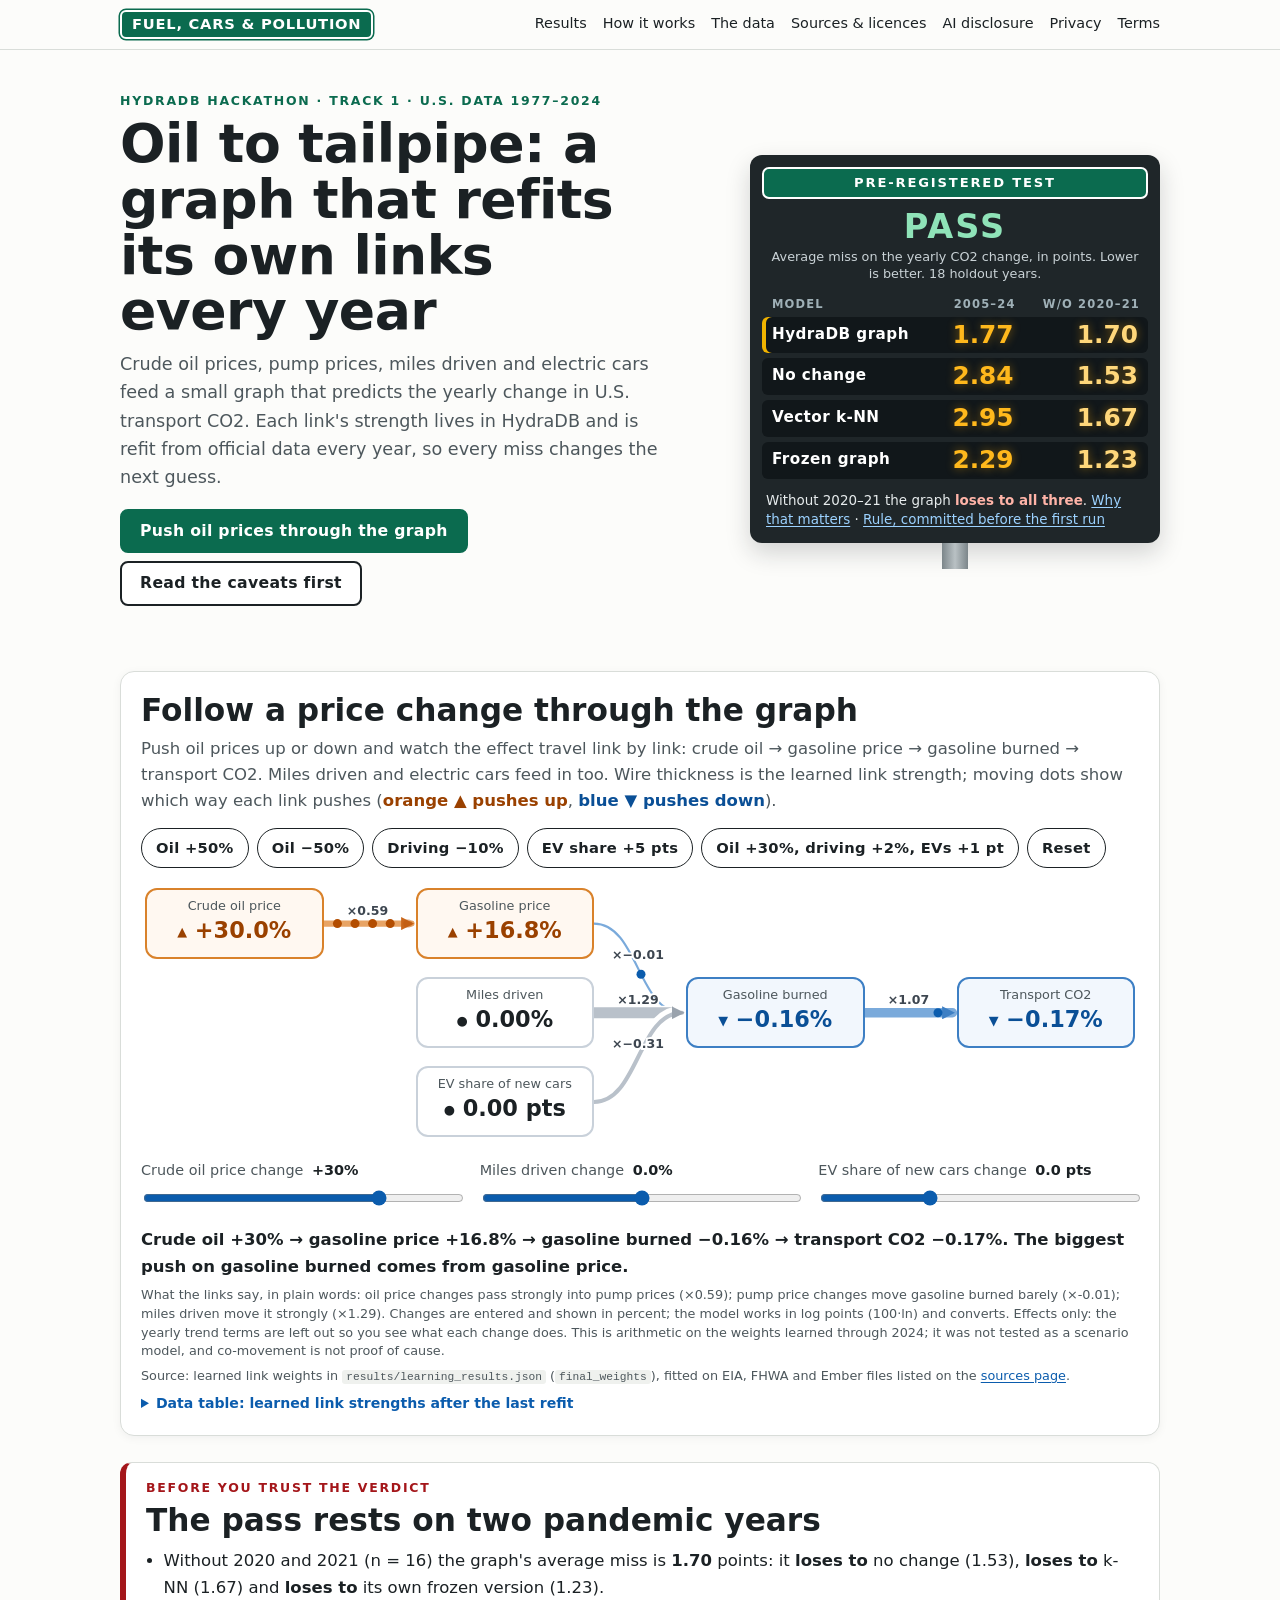
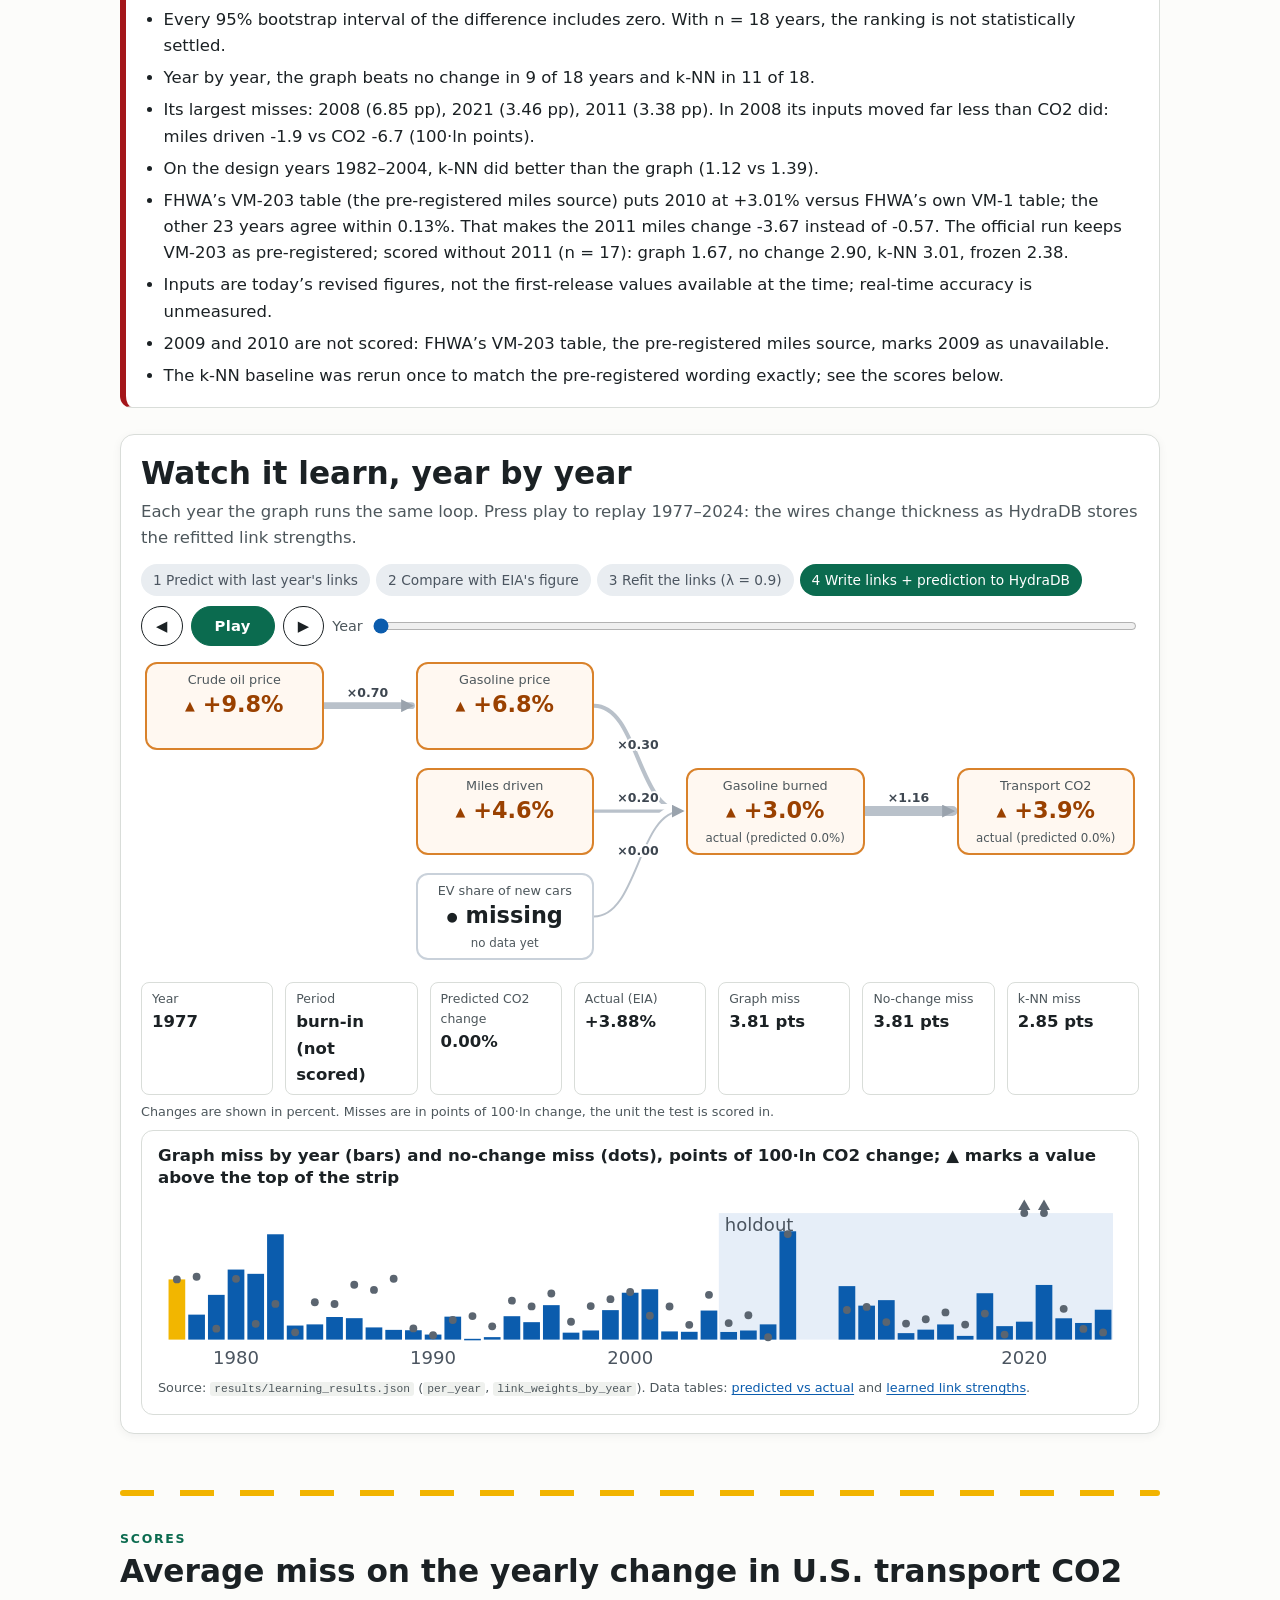
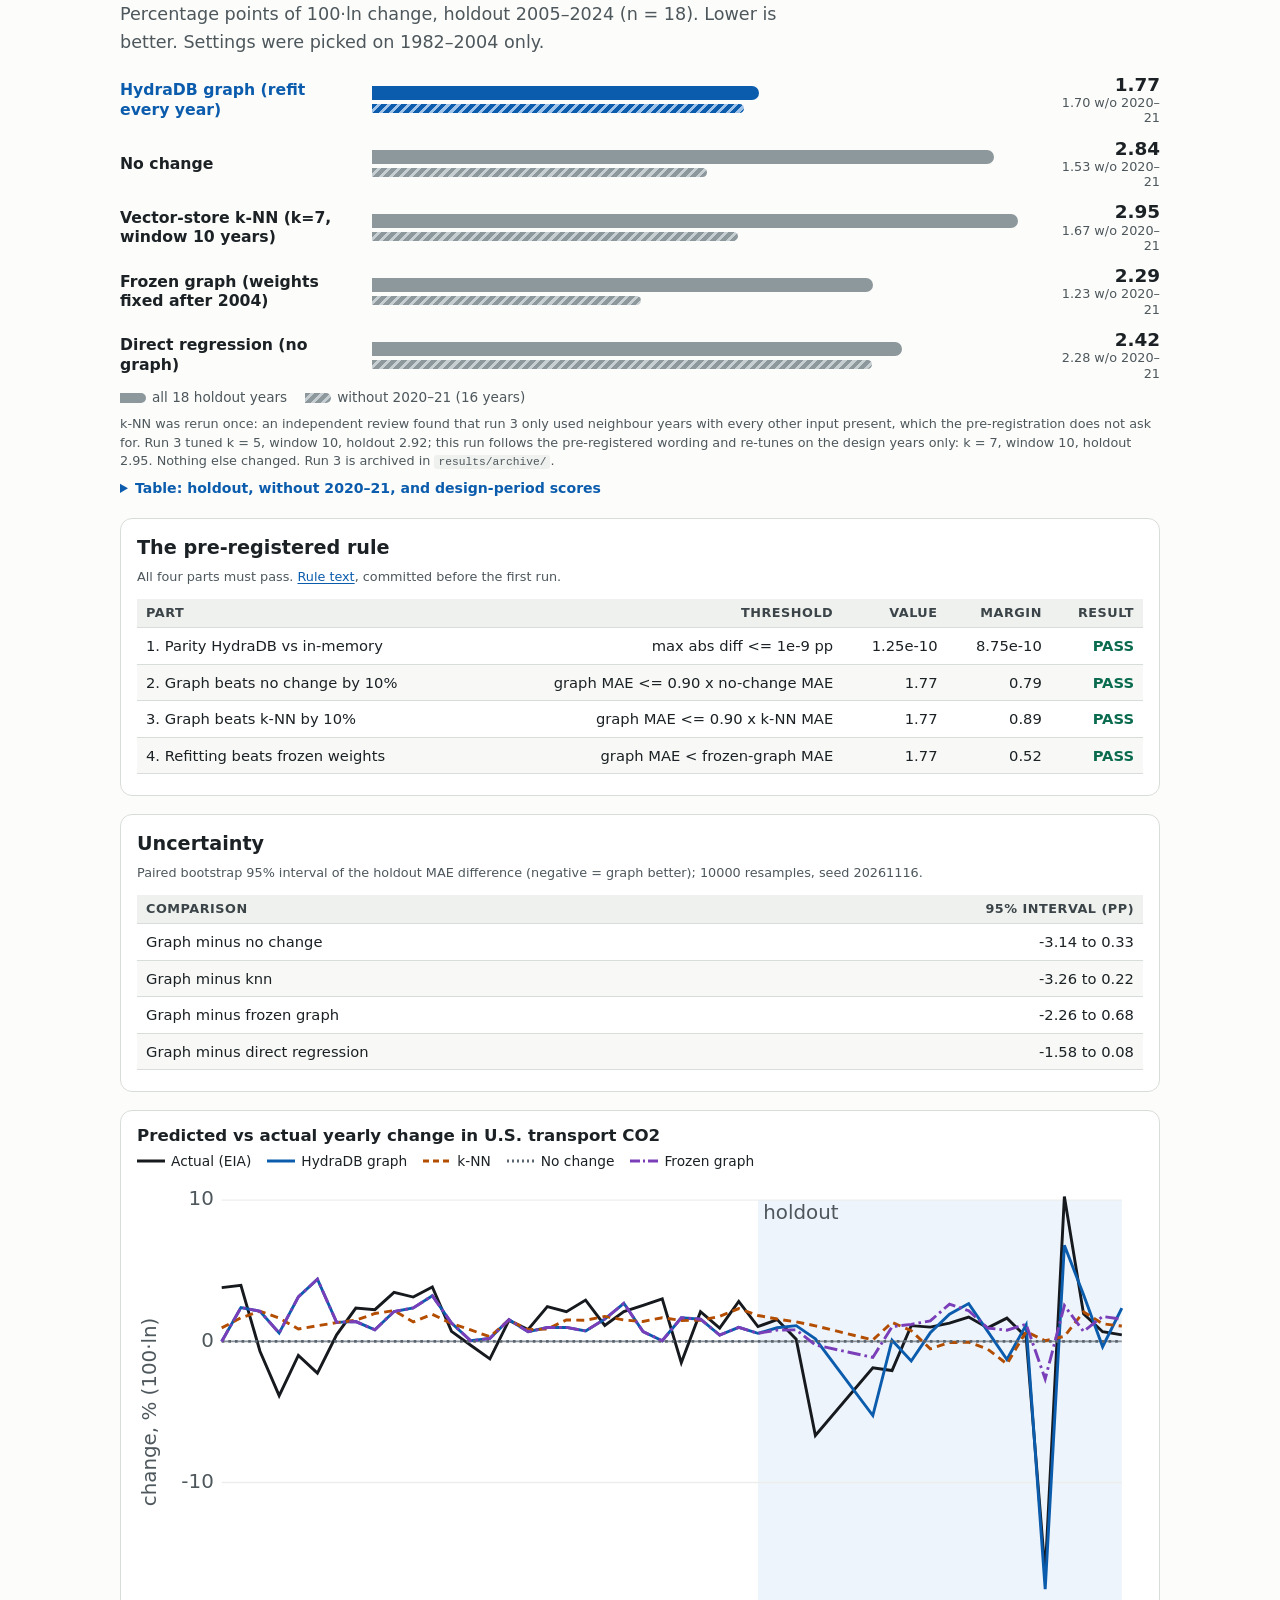
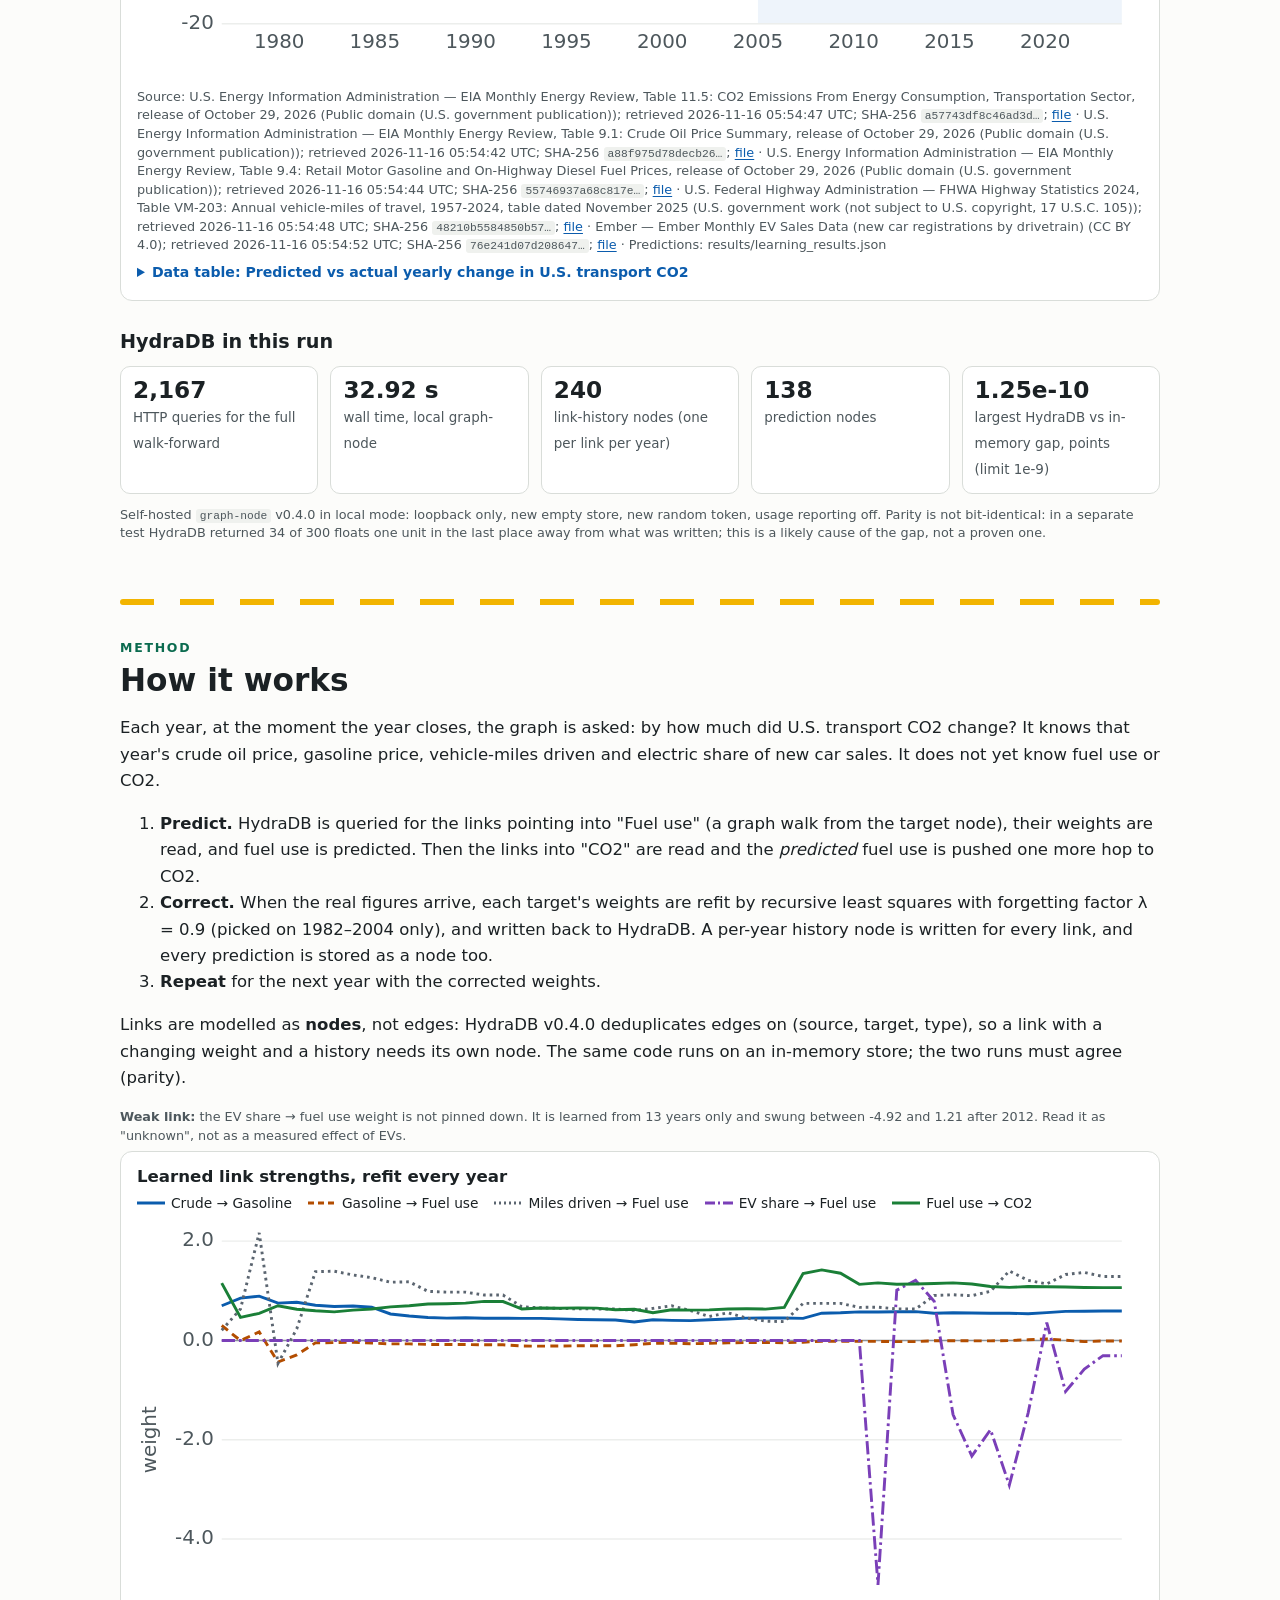
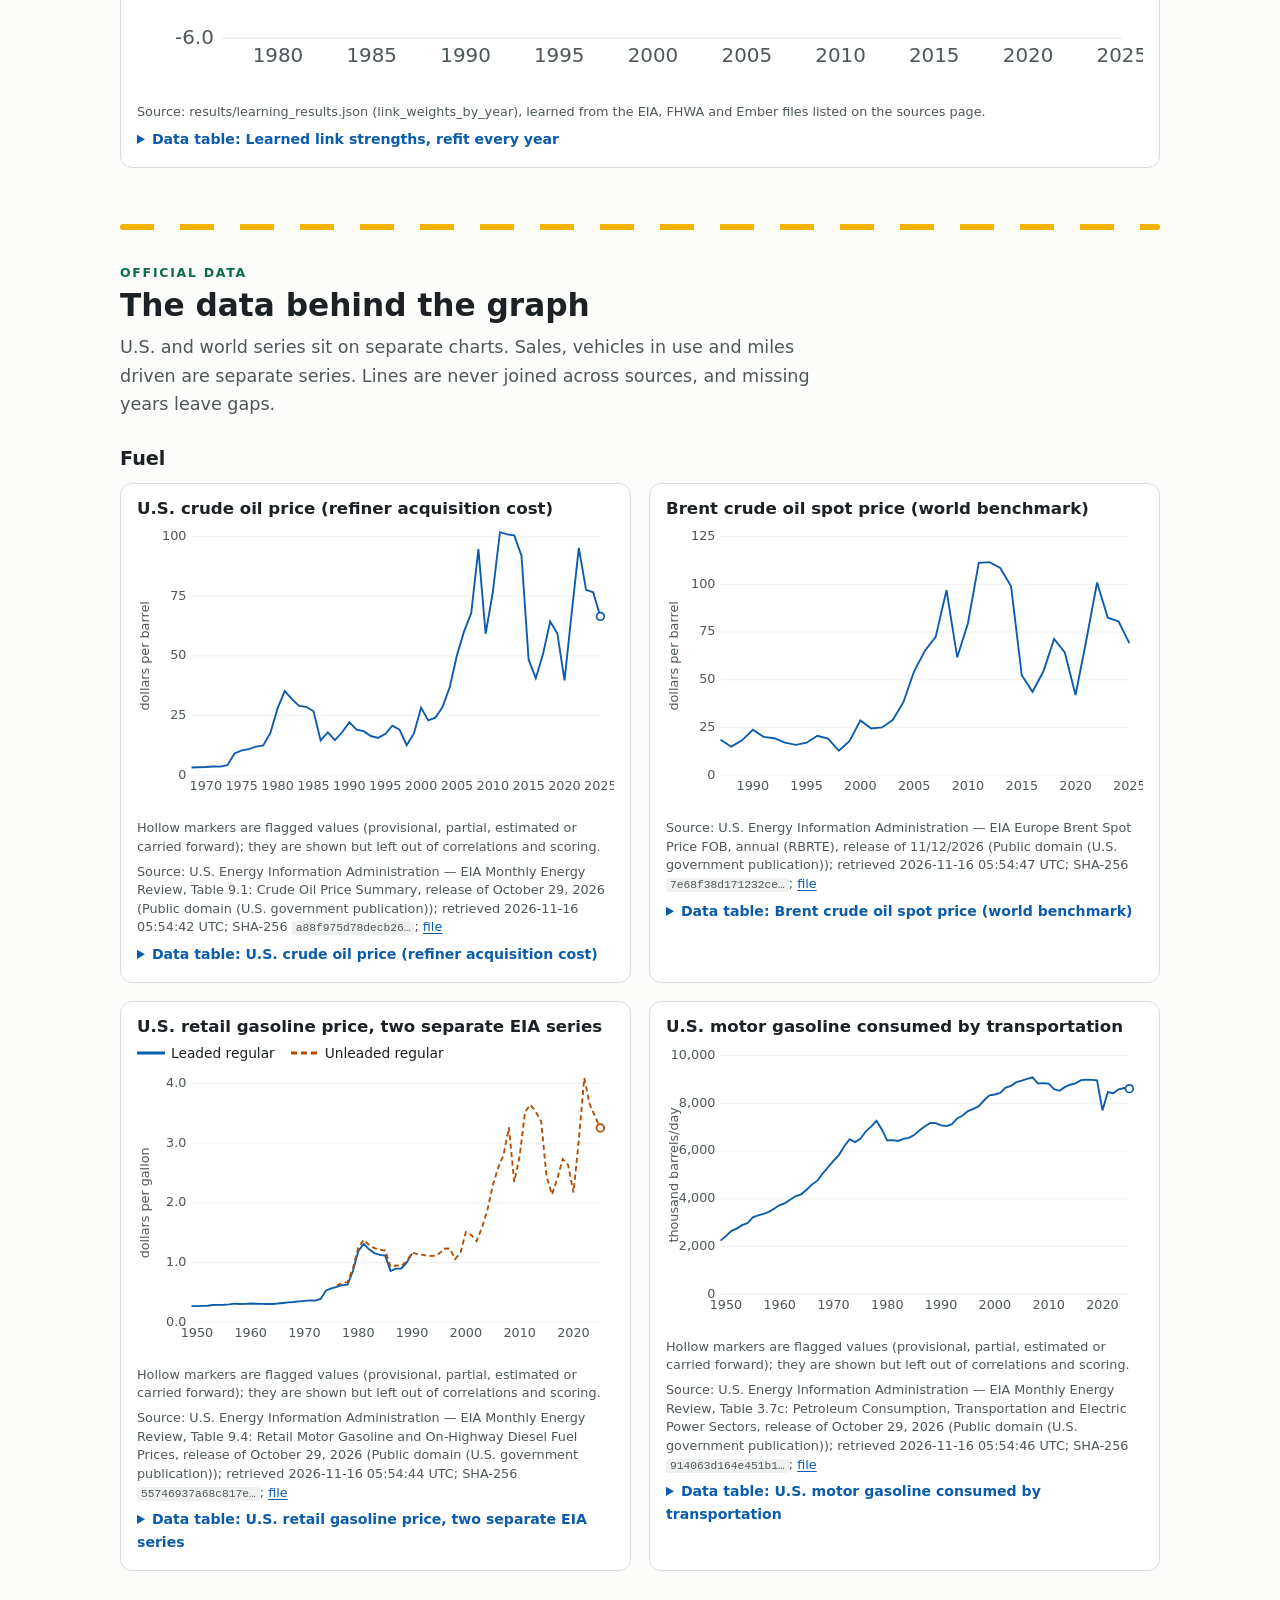
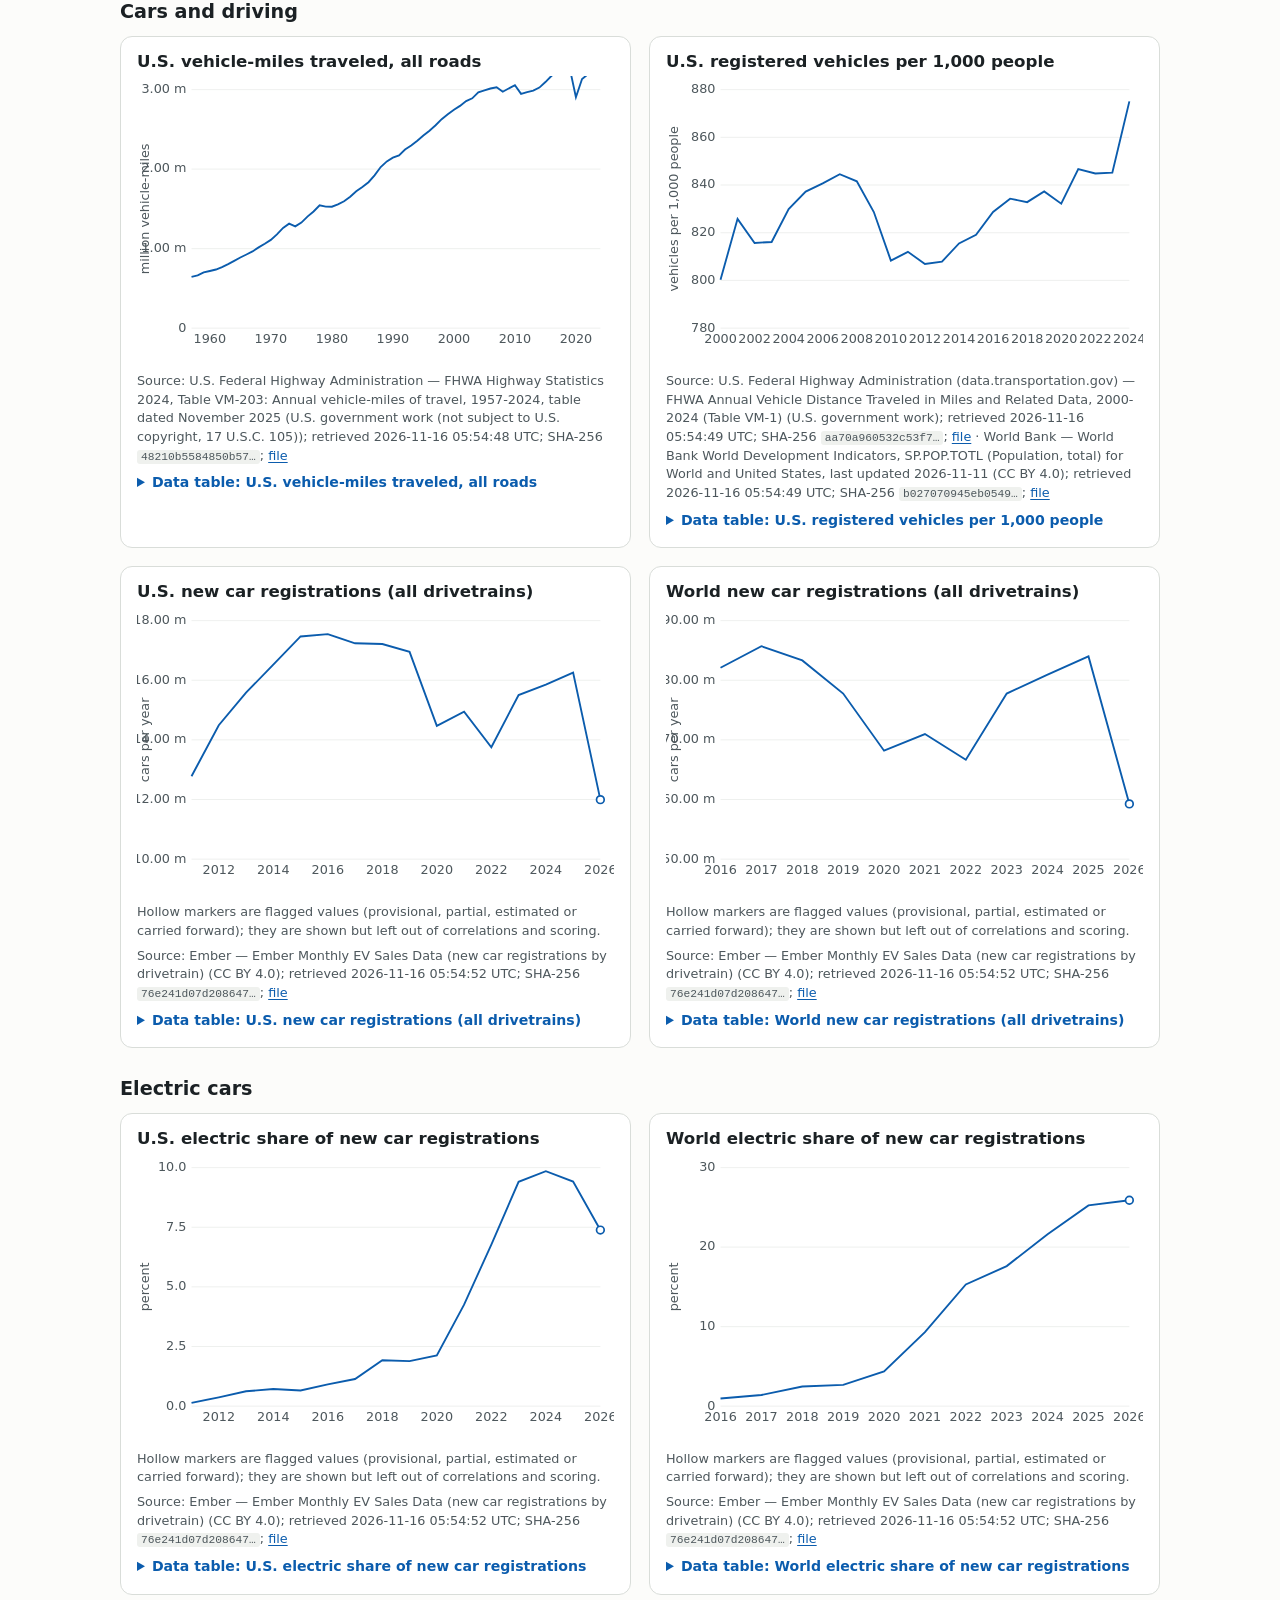
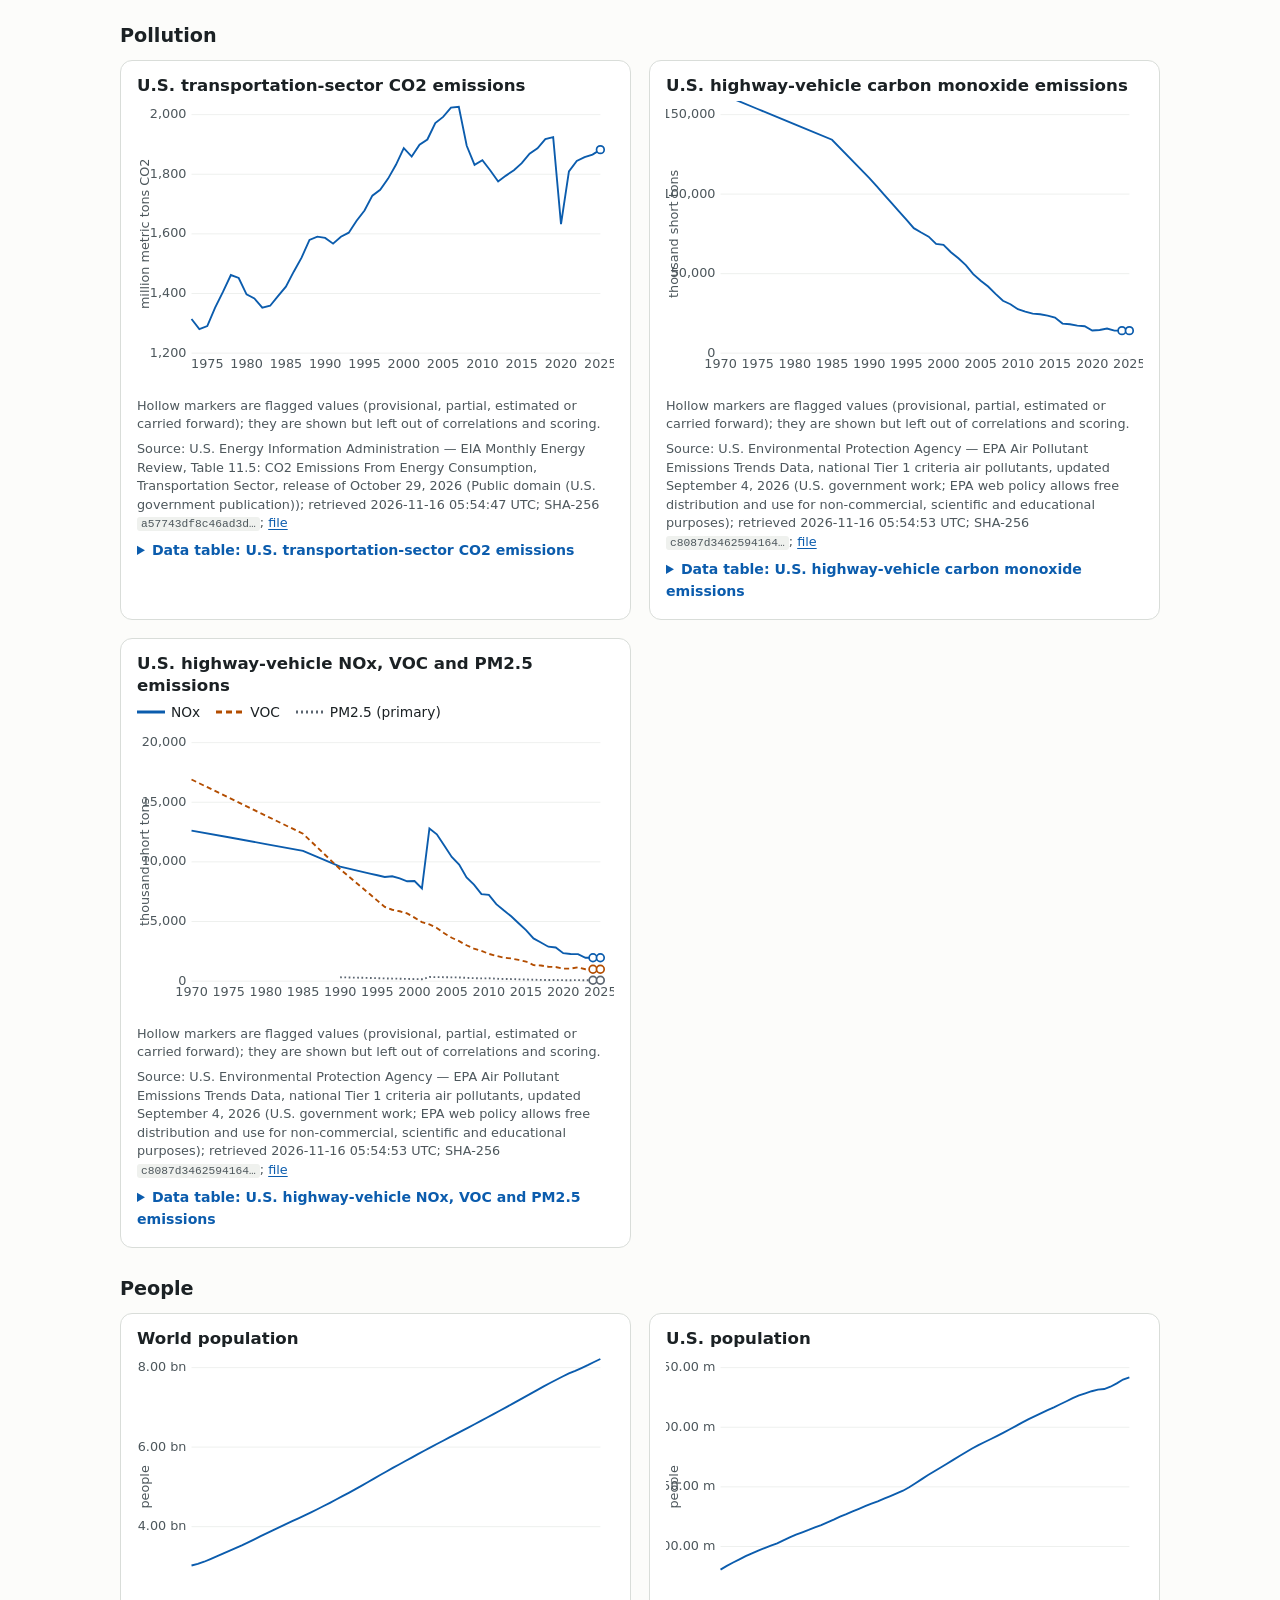
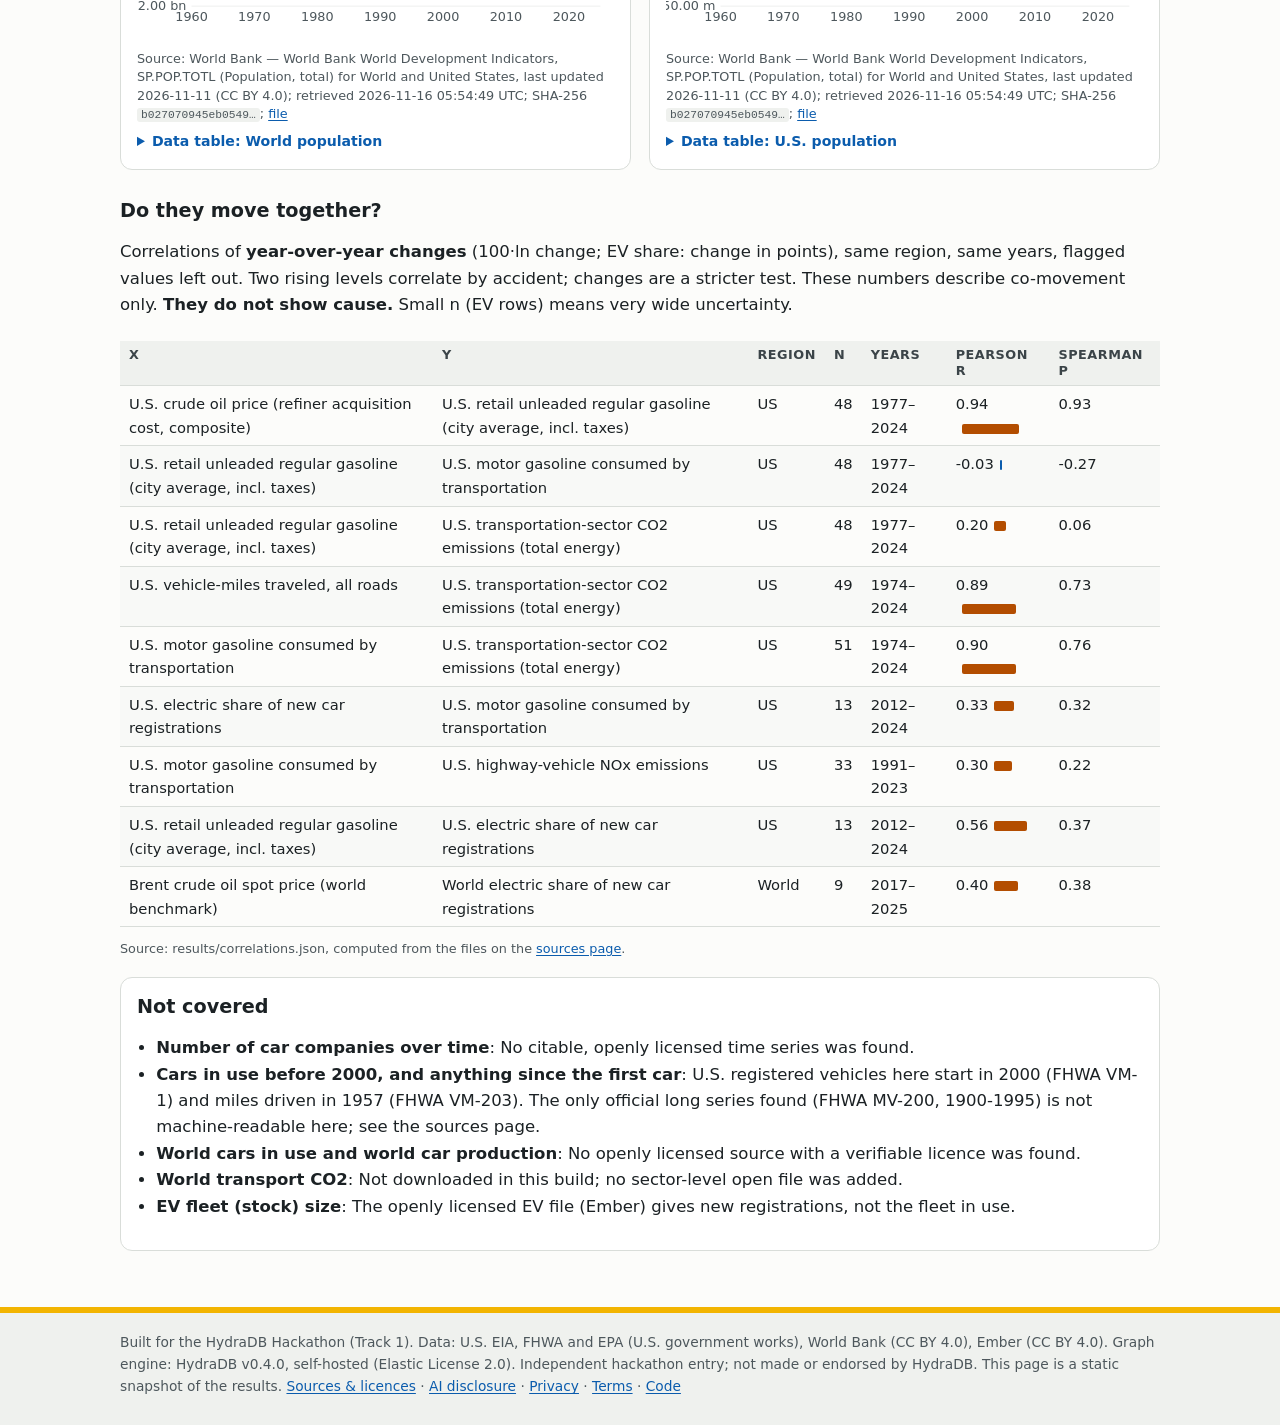
==== commit fbec6743: "Audit fixes from independent review: k-NN pool now matches the pre-registration (run 4, run 3 archiv" ====
--- a/site/index.html
+++ b/site/index.html
@@ -1 +1 @@
-<!doctype html><html lang="en"><head><meta charset="utf-8"><meta name="viewport" content="width=device-width,initial-scale=1"><title>Fuel, Cars &amp; Pollution — a self-refitting HydraDB graph</title><meta name="description" content="A HydraDB graph links crude oil, gasoline, miles driven, EVs, fuel use and transport CO2, and refits its links every year. Pre-registered walk-forward test."><link rel="icon" href="favicon.svg" type="image/svg+xml"><meta property="og:type" content="website"><meta property="og:title" content="Fuel, Cars &amp; Pollution — a self-refitting HydraDB graph"><meta property="og:description" content="A HydraDB graph links crude oil, gasoline, miles driven, EVs, fuel use and transport CO2, and refits its links every year. Pre-registered walk-forward test."><meta property="og:image" content="https://fuel-cars-pollution.netlify.app/og.png"><meta property="og:url" content="https://fuel-cars-pollution.netlify.app/index.html"><meta name="twitter:card" content="summary_large_image"><link rel="stylesheet" href="style.css"></head><body><a href="#main" style="position:absolute;left:-999px" onfocus="this.style.left='8px'">Skip to content</a><header class="site"><div class="in"><a class="brand" href="index.html">Fuel, Cars &amp; Pollution</a><nav aria-label="Site"><a href="index.html">Results</a><a href="index.html#how">How it works</a><a href="index.html#data">The data</a><a href="sources.html">Sources &amp; licences</a><a href="ai.html">AI disclosure</a><a href="privacy.html">Privacy</a><a href="terms.html">Terms</a></nav></div></header><main id="main"><section class="hero" aria-labelledby="hero-h"><div><p class="eyebrow">HydraDB Hackathon · Track 1 · U.S. data 1977–2024</p><h1 id="hero-h">Oil to tailpipe: a graph that refits its own links every year</h1><p class="lede">Crude oil prices, pump prices, miles driven and electric cars feed a small graph that predicts the yearly change in U.S. transport CO2. Each link's strength lives in HydraDB and is refit from official data every year, so every miss changes the next guess.</p><p><a class="btn primary" href="#shock-flow">Push oil prices through the graph</a><a class="btn" href="#caveats">Read the caveats first</a></p></div><aside class="pylon" aria-label="Pre-registered test result"><div class="board"><div class="top">Pre-registered test</div><div class="verdict pass">PASS</div><p class="what">Average miss on the yearly CO2 change, in points. Lower is better. 18 holdout years.</p><table><thead><tr><th scope="col">Model</th><th scope="col">2005–24</th><th scope="col">w/o 2020–21</th></tr></thead><tbody><tr class="me"><th scope="row">HydraDB graph</th><td>1.77</td><td>1.70</td></tr><tr><th scope="row">No change</th><td>2.84</td><td>1.53</td></tr><tr><th scope="row">Vector k-NN</th><td>2.92</td><td>1.63</td></tr><tr><th scope="row">Frozen graph</th><td>2.29</td><td>1.23</td></tr></tbody></table><p class="foot">Without 2020–21 the graph <b>loses to all three</b>. <a href="#caveats">Why that matters</a> · <a href="https://github.com/Awes0mer/fuel-cars-pollution/blob/main/PREREGISTRATION.md">Rule, committed before the first run</a></p></div><div class="pole" aria-hidden="true"></div></aside></section><section class="flowcard" id="shock-flow" aria-labelledby="shock-h"><h2 id="shock-h" class="flow-h">Follow a price change through the graph</h2><p class="flow-lede">Push oil prices up or down and watch the effect travel link by link: crude oil → gasoline price → gasoline burned → transport CO2. Miles driven and electric cars feed in too. Wire thickness is the learned link strength; moving dots show which way each link pushes (<span class="k-up">orange ▲ pushes up</span>, <span class="k-down">blue ▼ pushes down</span>).</p><div class="presets" role="group" aria-label="Scenarios"><button type="button" data-preset="50,0,0">Oil +50%</button><button type="button" data-preset="-50,0,0">Oil −50%</button><button type="button" data-preset="0,-10,0">Driving −10%</button><button type="button" data-preset="0,0,5">EV share +5 pts</button><button type="button" data-preset="30,2,1">Oil +30%, driving +2%, EVs +1 pt</button><button type="button" data-preset="0,0,0">Reset</button></div><div class="flow-stage" role="group" aria-label="Price-change flowchart: crude oil, gasoline price, miles driven and EV share feed gasoline burned, which feeds transport CO2"><svg class="flow-wires" aria-hidden="true"></svg><div class="fnode flat" data-node="Crude"><div class="nm">Crude oil price</div><div class="valrow"><span class="arr" aria-hidden="true">●</span> <span class="val">—</span></div></div><div class="fnode flat" data-node="Gasoline"><div class="nm">Gasoline price</div><div class="valrow"><span class="arr" aria-hidden="true">●</span> <span class="val">—</span></div></div><div class="fnode flat" data-node="VMT"><div class="nm">Miles driven</div><div class="valrow"><span class="arr" aria-hidden="true">●</span> <span class="val">—</span></div></div><div class="fnode flat" data-node="EVShare"><div class="nm">EV share of new cars</div><div class="valrow"><span class="arr" aria-hidden="true">●</span> <span class="val">—</span></div></div><div class="fnode flat" data-node="FuelUse"><div class="nm">Gasoline burned</div><div class="valrow"><span class="arr" aria-hidden="true">●</span> <span class="val">—</span></div></div><div class="fnode flat" data-node="CO2"><div class="nm">Transport CO2</div><div class="valrow"><span class="arr" aria-hidden="true">●</span> <span class="val">—</span></div></div></div><div class="flow-controls"><label>Crude oil price change <output id="fx-crude-v"></output><input id="fx-crude" type="range" min="-60" max="60" step="1" value="30"></label><label>Miles driven change <output id="fx-vmt-v"></output><input id="fx-vmt" type="range" min="-15" max="15" step="0.5" value="0"></label><label>EV share of new cars change <output id="fx-ev-v"></output><input id="fx-ev" type="range" min="-5" max="10" step="0.5" value="0"></label></div><p class="flow-summary" aria-live="polite"></p><p class="note">What the links say, in plain words: oil prices pass strongly into pump prices (×0.59), but year-to-year pump price swings barely changed how much gasoline was burned (×-0.01). Miles driven did (×1.29). Effects only: the yearly trend terms are left out so you see what each change does. This is arithmetic on the weights learned through 2024; it was not tested as a scenario model, and co-movement is not proof of cause.</p><noscript><p class="note">The animation needs JavaScript. The learned weights are in the table below.</p></noscript><p class="source">Source: learned link weights in <code>results/learning_results.json</code> (<code>final_weights</code>), fitted on EIA, FHWA and Ember files listed on the <a href="sources.html">sources page</a>.</p><details><summary>Data table: learned link strengths after the last refit</summary><div class="tablewrap"><table><caption>Final weights and intercepts per target node</caption><thead><tr><th scope="col">Target</th><th scope="col">Term</th><th scope="col">Value</th></tr></thead><tbody><tr><th scope="row">Gasoline</th><td>bias</td><td>1.0414</td></tr><tr><th scope="row">Gasoline</th><td>Crude → Gasoline</td><td>0.5933</td></tr><tr><th scope="row">FuelUse</th><td>bias</td><td>-0.3906</td></tr><tr><th scope="row">FuelUse</th><td>Gasoline → FuelUse</td><td>-0.0102</td></tr><tr><th scope="row">FuelUse</th><td>VMT → FuelUse</td><td>1.2877</td></tr><tr><th scope="row">FuelUse</th><td>EVShare → FuelUse</td><td>-0.3064</td></tr><tr><th scope="row">CO2</th><td>bias</td><td>0.0909</td></tr><tr><th scope="row">CO2</th><td>FuelUse → CO2</td><td>1.0651</td></tr></tbody></table></div></details></section><section class="caveats" id="caveats" aria-labelledby="cav-h"><p class="eyebrow">Before you trust the verdict</p><h2 id="cav-h">The pass rests on two pandemic years</h2><ul><li>Without 2020 and 2021 (n = 16) the graph's average miss is <b>1.70</b> points: it <b>loses to</b> no change (1.53), <b>loses to</b> k-NN (1.63) and <b>loses to</b> its own frozen version (1.23).</li><li>Every 95% bootstrap interval of the difference includes zero. With n = 18 years, the ranking is not statistically settled.</li><li>Year by year, the graph beats no change in 9 of 18 years and k-NN in 10 of 18.</li><li>Its largest misses: 2008 (6.85 pp), 2021 (3.46 pp), 2011 (3.38 pp). The 2008 recession did not show up in prices and miles driven.</li><li>On the design years 1982–2004, k-NN did better than the graph (1.03 vs 1.39).</li><li>Inputs are today&rsquo;s revised figures, not the first-release values available at the time; real-time accuracy is unmeasured.</li><li>2009 and 2010 are not scored: FHWA marks 2009 vehicle-miles as unavailable.</li></ul></section><section class="flowcard" id="learn-flow" aria-labelledby="learn-h"><h2 id="learn-h" class="flow-h">Watch it learn, year by year</h2><p class="flow-lede">Each year the graph runs the same loop. Press play to replay 1977–2024: the wires change thickness as HydraDB stores the refitted link strengths.</p><ol class="steps" aria-label="The yearly loop"><li class="step">1 Predict with last year's links</li><li class="step">2 Compare with EIA's figure</li><li class="step">3 Refit the links (λ = 0.9)</li><li class="step">4 Write links + prediction to HydraDB</li></ol><div class="replay-controls"><button type="button" id="lr-prev" aria-label="Previous year">◀</button><button type="button" id="lr-play" aria-pressed="false">Play</button><button type="button" id="lr-next" aria-label="Next year">▶</button><label class="yr-slider">Year <input id="lr-year" type="range" min="0" max="0" step="1" value="0"></label></div><div class="flow-stage" role="group" aria-label="Learning-replay flowchart showing one year&#x27;s inputs, predictions and link strengths"><svg class="flow-wires" aria-hidden="true"></svg><div class="fnode flat" data-node="Crude"><div class="nm">Crude oil price</div><div class="valrow"><span class="arr" aria-hidden="true">●</span> <span class="val">—</span></div><div class="sub"></div></div><div class="fnode flat" data-node="Gasoline"><div class="nm">Gasoline price</div><div class="valrow"><span class="arr" aria-hidden="true">●</span> <span class="val">—</span></div><div class="sub"></div></div><div class="fnode flat" data-node="VMT"><div class="nm">Miles driven</div><div class="valrow"><span class="arr" aria-hidden="true">●</span> <span class="val">—</span></div><div class="sub"></div></div><div class="fnode flat" data-node="EVShare"><div class="nm">EV share of new cars</div><div class="valrow"><span class="arr" aria-hidden="true">●</span> <span class="val">—</span></div><div class="sub"></div></div><div class="fnode flat" data-node="FuelUse"><div class="nm">Gasoline burned</div><div class="valrow"><span class="arr" aria-hidden="true">●</span> <span class="val">—</span></div><div class="sub"></div></div><div class="fnode flat" data-node="CO2"><div class="nm">Transport CO2</div><div class="valrow"><span class="arr" aria-hidden="true">●</span> <span class="val">—</span></div><div class="sub"></div></div></div><dl class="lr-panel"><div><dt>Year</dt><dd data-f="year"></dd></div><div><dt>Period</dt><dd data-f="period"></dd></div><div><dt>Predicted CO2 change</dt><dd data-f="pred"></dd></div><div><dt>Actual (EIA)</dt><dd data-f="actual"></dd></div><div><dt>Graph error</dt><dd data-f="err"></dd></div><div><dt>No-change error</dt><dd data-f="nc"></dd></div><div><dt>k-NN error</dt><dd data-f="knn"></dd></div></dl><p class="note" data-f="note" aria-live="polite"></p><figure class="strip"><figcaption class="ctitle">Graph error by year (bars) and no-change error (dots), points of CO2 change; click a bar to jump there</figcaption><svg class="err-strip chart" role="img" aria-label="Absolute error of the graph per year, with the no-change error as dots; the data table is under the Predicted vs actual chart."></svg><p class="source">Source: <code>results/learning_results.json</code> (<code>per_year</code>, <code>link_weights_by_year</code>). Data tables: <a href="#pred">predicted vs actual</a> and <a href="#weights">learned link strengths</a>.</p></figure></section><section id="scores" aria-labelledby="scores-h"><div class="lane" aria-hidden="true"></div><p class="eyebrow">Scores</p><h2 id="scores-h">Average miss on the yearly change in U.S. transport CO2</h2><p class="lede">Percentage points of 100·ln change, holdout 2005–2024 (n = 18). Lower is better. Settings were picked on 1982–2004 only.</p><div class="bars"><div class="bar-row me"><div class="bar-name">HydraDB graph (refit every year)</div><div class="bar-track" aria-hidden="true"><span style="width:58.2%"></span><span class="ex" style="width:56.1%"></span></div><div class="bar-val">1.77<small>1.70 w/o 2020–21</small></div></div><div class="bar-row"><div class="bar-name">No change</div><div class="bar-track" aria-hidden="true"><span style="width:93.7%"></span><span class="ex" style="width:50.4%"></span></div><div class="bar-val">2.84<small>1.53 w/o 2020–21</small></div></div><div class="bar-row"><div class="bar-name">Vector-store k-NN (k=5, window 10 years)</div><div class="bar-track" aria-hidden="true"><span style="width:96.2%"></span><span class="ex" style="width:53.7%"></span></div><div class="bar-val">2.92<small>1.63 w/o 2020–21</small></div></div><div class="bar-row"><div class="bar-name">Frozen graph (weights fixed after 2004)</div><div class="bar-track" aria-hidden="true"><span style="width:75.4%"></span><span class="ex" style="width:40.6%"></span></div><div class="bar-val">2.29<small>1.23 w/o 2020–21</small></div></div><div class="bar-row"><div class="bar-name">Direct regression (no graph)</div><div class="bar-track" aria-hidden="true"><span style="width:79.7%"></span><span class="ex" style="width:75.2%"></span></div><div class="bar-val">2.42<small>2.28 w/o 2020–21</small></div></div></div><p class="bar-key"><span><i></i>all 18 holdout years</span><span><i class="ex"></i>without 2020–21 (16 years)</span></p><details><summary>Table: holdout, without 2020–21, and design-period scores</summary><div class="tablewrap"><table><caption>MAE of the predicted yearly change in U.S. transport CO2</caption><thead><tr><th scope="col">Model</th><th scope="col">Holdout MAE</th><th scope="col">n</th><th scope="col">Without 2020–21 (n=16)</th><th scope="col">Design MAE (n=23)</th></tr></thead><tbody><tr><td>HydraDB graph (refit every year)</td><td>1.77</td><td>18</td><td>1.70</td><td>1.39</td></tr><tr><td>No change</td><td>2.84</td><td>18</td><td>1.53</td><td>2.00</td></tr><tr><td>Vector-store k-NN (k=5, window 10 years)</td><td>2.92</td><td>18</td><td>1.63</td><td>1.03</td></tr><tr><td>Frozen graph (weights fixed after 2004)</td><td>2.29</td><td>18</td><td>1.23</td><td>1.39</td></tr><tr><td>Direct regression (no graph)</td><td>2.42</td><td>18</td><td>2.28</td><td>1.62</td></tr></tbody></table></div></details><div class="card wide"><h3>The pre-registered rule</h3><p class="note">All four parts must pass. <a href="https://github.com/Awes0mer/fuel-cars-pollution/blob/main/PREREGISTRATION.md">Rule text</a>, committed before the first run.</p><div class="tablewrap"><table><thead><tr><th scope="col">Part</th><th scope="col">Threshold</th><th scope="col">Value</th><th scope="col">Margin</th><th scope="col">Result</th></tr></thead><tbody><tr><td>1. Parity HydraDB vs in-memory</td><td>max abs diff &lt;= 1e-9 pp</td><td>1.25e-10</td><td>8.75e-10</td><td class="pass">PASS</td></tr><tr><td>2. Graph beats no change by 10%</td><td>graph MAE &lt;= 0.90 x no-change MAE</td><td>1.77</td><td>0.79</td><td class="pass">PASS</td></tr><tr><td>3. Graph beats k-NN by 10%</td><td>graph MAE &lt;= 0.90 x k-NN MAE</td><td>1.77</td><td>0.86</td><td class="pass">PASS</td></tr><tr><td>4. Refitting beats frozen weights</td><td>graph MAE &lt; frozen-graph MAE</td><td>1.77</td><td>0.52</td><td class="pass">PASS</td></tr></tbody></table></div></div><div class="card wide"><h3>Uncertainty</h3><p class="note">Paired bootstrap 95% interval of the holdout MAE difference (negative = graph better); 10000 resamples, seed 20261116.</p><div class="tablewrap"><table><thead><tr><th scope="col">Comparison</th><th scope="col">95% interval (pp)</th></tr></thead><tbody><tr><td>Graph minus no change</td><td>-3.14 to 0.33</td></tr><tr><td>Graph minus knn</td><td>-3.19 to 0.28</td></tr><tr><td>Graph minus frozen graph</td><td>-2.26 to 0.68</td></tr><tr><td>Graph minus direct regression</td><td>-1.58 to 0.08</td></tr></tbody></table></div></div><figure id="pred"><figcaption class="ctitle">Predicted vs actual yearly change in U.S. transport CO2</figcaption><ul class="legend"><li><svg width="28" height="10" aria-hidden="true"><line x1="0" x2="28" y1="5" y2="5" stroke="#16191d" stroke-width="3"/></svg>Actual (EIA)</li><li><svg width="28" height="10" aria-hidden="true"><line x1="0" x2="28" y1="5" y2="5" stroke="#0b5cad" stroke-width="3"/></svg>HydraDB graph</li><li><svg width="28" height="10" aria-hidden="true"><line x1="0" x2="28" y1="5" y2="5" stroke="#b34d00" stroke-width="3" stroke-dasharray="6 4"/></svg>k-NN</li><li><svg width="28" height="10" aria-hidden="true"><line x1="0" x2="28" y1="5" y2="5" stroke="#5b6570" stroke-width="3" stroke-dasharray="2 3"/></svg>No change</li><li><svg width="28" height="10" aria-hidden="true"><line x1="0" x2="28" y1="5" y2="5" stroke="#7a3fb8" stroke-width="3" stroke-dasharray="10 3 2 3"/></svg>Frozen graph</li></ul><svg viewBox="0 0 760 380" role="img" aria-labelledby="pred-t pred-d" class="chart"><title id="pred-t">Predicted vs actual yearly change in U.S. transport CO2</title><desc id="pred-d">Walk-forward predictions 1977 to 2024. Design years 1982-2004, holdout 2005-2024; 2009 and 2010 missing because vehicle-miles for 2009 are unavailable.</desc><rect x="469.1" y="16" width="274.9" height="320" fill="#eef4fb"/><text x="473.1" y="30" class="tick" text-anchor="start">holdout</text><line x1="64" x2="744" y1="336.0" y2="336.0" class="grid"/><text x="58" y="340.0" class="tick" text-anchor="end">-20</text><line x1="64" x2="744" y1="229.3" y2="229.3" class="grid"/><text x="58" y="233.3" class="tick" text-anchor="end">-10</text><line x1="64" x2="744" y1="122.7" y2="122.7" class="grid"/><text x="58" y="126.7" class="tick" text-anchor="end">0</text><line x1="64" x2="744" y1="16.0" y2="16.0" class="grid"/><text x="58" y="20.0" class="tick" text-anchor="end">10</text><line x1="64" x2="744" y1="122.7" y2="122.7" class="zero"/><text x="107.4" y="354" class="tick" text-anchor="middle">1980</text><text x="179.7" y="354" class="tick" text-anchor="middle">1985</text><text x="252.1" y="354" class="tick" text-anchor="middle">1990</text><text x="324.4" y="354" class="tick" text-anchor="middle">1995</text><text x="396.8" y="354" class="tick" text-anchor="middle">2000</text><text x="469.1" y="354" class="tick" text-anchor="middle">2005</text><text x="541.4" y="354" class="tick" text-anchor="middle">2010</text><text x="613.8" y="354" class="tick" text-anchor="middle">2015</text><text x="686.1" y="354" class="tick" text-anchor="middle">2020</text><text x="14" y="176" class="axis" transform="rotate(-90 14 176)" text-anchor="middle">change, % (100·ln)</text><path d="M64.0,82.1 L78.5,80.3 L92.9,130.1 L107.4,163.7 L121.9,133.3 L136.3,146.7 L150.8,117.7 L165.3,97.5 L179.7,98.7 L194.2,85.7 L208.7,89.2 L223.1,81.6 L237.6,115.1 L252.1,125.6 L266.6,135.9 L281.0,106.8 L295.5,113.7 L310.0,96.4 L324.4,100.3 L338.9,91.5 L353.4,110.6 L367.8,100.1 L382.3,95.4 L396.8,90.6 L411.2,138.8 L425.7,100.3 L440.2,112.7 L454.6,92.5 L469.1,111.5 L483.6,106.2 L498.0,121.1 L512.5,193.8 L555.9,142.6 L570.4,144.7 L584.9,110.8 L599.3,111.9 L613.8,108.9 L628.3,104.3 L642.7,112.5 L657.2,105.1 L671.7,119.3 L686.1,297.8 L700.6,13.2 L715.1,101.9 L729.5,115.4 L744.0,117.8" fill="none" stroke="#16191d" stroke-width="2.2"/><path d="M64.0,122.7 L78.5,97.1 L92.9,99.9 L107.4,116.4 L121.9,89.0 L136.3,75.7 L150.8,108.3 L165.3,107.7 L179.7,113.9 L194.2,100.1 L208.7,97.4 L223.1,88.2 L237.6,108.8 L252.1,122.2 L266.6,120.4 L281.0,106.3 L295.5,115.4 L310.0,112.2 L324.4,112.1 L338.9,114.8 L353.4,105.9 L367.8,93.9 L382.3,115.3 L396.8,122.2 L411.2,104.8 L425.7,105.9 L440.2,117.9 L454.6,112.1 L469.1,116.6 L483.6,112.4 L498.0,110.8 L512.5,120.8 L555.9,178.7 L570.4,121.8 L584.9,137.5 L599.3,116.2 L613.8,102.2 L628.3,94.1 L642.7,115.1 L657.2,136.4 L671.7,110.2 L686.1,309.9 L700.6,50.1 L715.1,87.5 L729.5,126.7 L744.0,97.6" fill="none" stroke="#0b5cad" stroke-width="2.2"/><path d="M92.9,81.2 L107.4,97.5 L121.9,114.0 L136.3,117.9 L150.8,114.5 L165.3,112.0 L179.7,104.8 L194.2,108.2 L208.7,95.2 L223.1,96.7 L237.6,107.3 L252.1,116.6 L266.6,124.4 L281.0,115.1 L295.5,111.3 L310.0,110.5 L324.4,106.1 L338.9,108.9 L353.4,110.6 L367.8,112.7 L382.3,105.8 L396.8,101.8 L411.2,111.4 L425.7,112.0 L440.2,107.8 L454.6,94.8 L469.1,106.0 L483.6,109.8 L498.0,113.9 L512.5,108.4 L555.9,129.1 L570.4,106.6 L584.9,115.4 L599.3,125.0 L613.8,118.9 L628.3,118.9 L642.7,136.5 L657.2,140.9 L671.7,116.9 L686.1,125.9 L700.6,123.2 L715.1,97.3 L729.5,106.8 L744.0,110.6" fill="none" stroke="#b34d00" stroke-width="2.2" stroke-dasharray="6 4"/><path d="M64.0,122.7 L78.5,122.7 L92.9,122.7 L107.4,122.7 L121.9,122.7 L136.3,122.7 L150.8,122.7 L165.3,122.7 L179.7,122.7 L194.2,122.7 L208.7,122.7 L223.1,122.7 L237.6,122.7 L252.1,122.7 L266.6,122.7 L281.0,122.7 L295.5,122.7 L310.0,122.7 L324.4,122.7 L338.9,122.7 L353.4,122.7 L367.8,122.7 L382.3,122.7 L396.8,122.7 L411.2,122.7 L425.7,122.7 L440.2,122.7 L454.6,122.7 L469.1,122.7 L483.6,122.7 L498.0,122.7 L512.5,122.7 L555.9,122.7 L570.4,122.7 L584.9,122.7 L599.3,122.7 L613.8,122.7 L628.3,122.7 L642.7,122.7 L657.2,122.7 L671.7,122.7 L686.1,122.7 L700.6,122.7 L715.1,122.7 L729.5,122.7 L744.0,122.7" fill="none" stroke="#5b6570" stroke-width="2.2" stroke-dasharray="2 3"/><path d="M64.0,122.7 L78.5,97.1 L92.9,99.9 L107.4,116.4 L121.9,89.0 L136.3,75.7 L150.8,108.3 L165.3,107.7 L179.7,113.9 L194.2,100.1 L208.7,97.4 L223.1,88.2 L237.6,108.8 L252.1,122.2 L266.6,120.4 L281.0,106.3 L295.5,115.4 L310.0,112.2 L324.4,112.1 L338.9,114.8 L353.4,105.9 L367.8,93.9 L382.3,115.3 L396.8,122.2 L411.2,104.8 L425.7,105.9 L440.2,117.9 L454.6,112.1 L469.1,116.6 L483.6,114.1 L498.0,114.0 L512.5,125.4 L555.9,134.8 L570.4,111.6 L584.9,109.8 L599.3,107.2 L613.8,94.5 L628.3,99.5 L642.7,112.6 L657.2,114.2 L671.7,109.7 L686.1,151.1 L700.6,95.6 L715.1,115.2 L729.5,103.8 L744.0,106.0" fill="none" stroke="#7a3fb8" stroke-width="2.2" stroke-dasharray="10 3 2 3"/></svg><p class="source">Source: U.S. Energy Information Administration — EIA Monthly Energy Review, Table 11.5: CO2 Emissions From Energy Consumption, Transportation Sector, release of October 29, 2026 (Public domain (U.S. government publication)); retrieved 2026-11-16 05:54:47 UTC; SHA-256 <code>a57743df8c46ad3d…</code>; <a href="https://www.eia.gov/totalenergy/data/browser/csv.php?tbl=T11.05">file</a> · U.S. Energy Information Administration — EIA Monthly Energy Review, Table 9.1: Crude Oil Price Summary, release of October 29, 2026 (Public domain (U.S. government publication)); retrieved 2026-11-16 05:54:42 UTC; SHA-256 <code>a88f975d78decb26…</code>; <a href="https://www.eia.gov/totalenergy/data/browser/csv.php?tbl=T09.01">file</a> · U.S. Energy Information Administration — EIA Monthly Energy Review, Table 9.4: Retail Motor Gasoline and On-Highway Diesel Fuel Prices, release of October 29, 2026 (Public domain (U.S. government publication)); retrieved 2026-11-16 05:54:44 UTC; SHA-256 <code>55746937a68c817e…</code>; <a href="https://www.eia.gov/totalenergy/data/browser/csv.php?tbl=T09.04">file</a> · U.S. Federal Highway Administration — FHWA Highway Statistics 2024, Table VM-203: Annual vehicle-miles of travel, 1957-2024, table dated November 2025 (U.S. government work (not subject to U.S. copyright, 17 U.S.C. 105)); retrieved 2026-11-16 05:54:48 UTC; SHA-256 <code>48210b5584850b57…</code>; <a href="https://www.fhwa.dot.gov/policyinformation/statistics/2024/xls/vm203.xlsx">file</a> · Ember — Ember Monthly EV Sales Data (new car registrations by drivetrain) (CC BY 4.0); retrieved 2026-11-16 05:54:52 UTC; SHA-256 <code>76e241d07d208647…</code>; <a href="https://files.ember-energy.org/public-downloads/transport/outputs/monthly_ev_sales.csv">file</a> · Predictions: results/learning_results.json</p><details><summary>Data table: Predicted vs actual yearly change in U.S. transport CO2</summary><div class="tablewrap"><table><caption>Predicted vs actual yearly change in U.S. transport CO2 — percentage points of 100·ln change; holdout starts 2005</caption><thead><tr><th scope="col">Year</th><th scope="col">Actual (EIA)</th><th scope="col">HydraDB graph</th><th scope="col">k-NN</th><th scope="col">No change</th><th scope="col">Frozen graph</th></tr></thead><tbody><tr><th scope="row">1977</th><td>3.81</td><td>0.00</td><td>missing</td><td>0.00</td><td>0.00</td></tr><tr><th scope="row">1978</th><td>3.98</td><td>2.40</td><td>missing</td><td>0.00</td><td>2.40</td></tr><tr><th scope="row">1979</th><td>-0.69</td><td>2.13</td><td>3.89</td><td>0.00</td><td>2.13</td></tr><tr><th scope="row">1980</th><td>-3.84</td><td>0.59</td><td>2.36</td><td>0.00</td><td>0.59</td></tr><tr><th scope="row">1981</th><td>-1.00</td><td>3.16</td><td>0.81</td><td>0.00</td><td>3.16</td></tr><tr><th scope="row">1982</th><td>-2.26</td><td>4.40</td><td>0.45</td><td>0.00</td><td>4.40</td></tr><tr><th scope="row">1983</th><td>0.46</td><td>1.35</td><td>0.77</td><td>0.00</td><td>1.35</td></tr><tr><th scope="row">1984</th><td>2.36</td><td>1.40</td><td>1.00</td><td>0.00</td><td>1.40</td></tr><tr><th scope="row">1985</th><td>2.25</td><td>0.82</td><td>1.67</td><td>0.00</td><td>0.82</td></tr><tr><th scope="row">1986</th><td>3.47</td><td>2.11</td><td>1.36</td><td>0.00</td><td>2.11</td></tr><tr><th scope="row">1987</th><td>3.14</td><td>2.37</td><td>2.57</td><td>0.00</td><td>2.37</td></tr><tr><th scope="row">1988</th><td>3.85</td><td>3.23</td><td>2.44</td><td>0.00</td><td>3.23</td></tr><tr><th scope="row">1989</th><td>0.71</td><td>1.30</td><td>1.44</td><td>0.00</td><td>1.30</td></tr><tr><th scope="row">1990</th><td>-0.28</td><td>0.04</td><td>0.57</td><td>0.00</td><td>0.04</td></tr><tr><th scope="row">1991</th><td>-1.24</td><td>0.21</td><td>-0.16</td><td>0.00</td><td>0.21</td></tr><tr><th scope="row">1992</th><td>1.49</td><td>1.54</td><td>0.71</td><td>0.00</td><td>1.54</td></tr><tr><th scope="row">1993</th><td>0.84</td><td>0.68</td><td>1.06</td><td>0.00</td><td>0.68</td></tr><tr><th scope="row">1994</th><td>2.46</td><td>0.98</td><td>1.14</td><td>0.00</td><td>0.98</td></tr><tr><th scope="row">1995</th><td>2.10</td><td>0.99</td><td>1.55</td><td>0.00</td><td>0.99</td></tr><tr><th scope="row">1996</th><td>2.92</td><td>0.74</td><td>1.29</td><td>0.00</td><td>0.74</td></tr><tr><th scope="row">1997</th><td>1.13</td><td>1.57</td><td>1.13</td><td>0.00</td><td>1.57</td></tr><tr><th scope="row">1998</th><td>2.12</td><td>2.70</td><td>0.93</td><td>0.00</td><td>2.70</td></tr><tr><th scope="row">1999</th><td>2.56</td><td>0.69</td><td>1.58</td><td>0.00</td><td>0.69</td></tr><tr><th scope="row">2000</th><td>3.01</td><td>0.05</td><td>1.95</td><td>0.00</td><td>0.05</td></tr><tr><th scope="row">2001</th><td>-1.51</td><td>1.68</td><td>1.06</td><td>0.00</td><td>1.68</td></tr><tr><th scope="row">2002</th><td>2.09</td><td>1.57</td><td>1.00</td><td>0.00</td><td>1.57</td></tr><tr><th scope="row">2003</th><td>0.94</td><td>0.44</td><td>1.40</td><td>0.00</td><td>0.44</td></tr><tr><th scope="row">2004</th><td>2.83</td><td>0.99</td><td>2.61</td><td>0.00</td><td>0.99</td></tr><tr><th scope="row">2005</th><td>1.05</td><td>0.56</td><td>1.57</td><td>0.00</td><td>0.56</td></tr><tr><th scope="row">2006</th><td>1.54</td><td>0.96</td><td>1.21</td><td>0.00</td><td>0.80</td></tr><tr><th scope="row">2007</th><td>0.15</td><td>1.11</td><td>0.82</td><td>0.00</td><td>0.82</td></tr><tr><th scope="row">2008</th><td>-6.67</td><td>0.18</td><td>1.34</td><td>0.00</td><td>-0.25</td></tr><tr><th scope="row">2011</th><td>-1.87</td><td>-5.25</td><td>-0.60</td><td>0.00</td><td>-1.13</td></tr><tr><th scope="row">2012</th><td>-2.07</td><td>0.08</td><td>1.51</td><td>0.00</td><td>1.04</td></tr><tr><th scope="row">2013</th><td>1.11</td><td>-1.39</td><td>0.68</td><td>0.00</td><td>1.20</td></tr><tr><th scope="row">2014</th><td>1.01</td><td>0.60</td><td>-0.22</td><td>0.00</td><td>1.45</td></tr><tr><th scope="row">2015</th><td>1.29</td><td>1.92</td><td>0.35</td><td>0.00</td><td>2.64</td></tr><tr><th scope="row">2016</th><td>1.72</td><td>2.68</td><td>0.35</td><td>0.00</td><td>2.17</td></tr><tr><th scope="row">2017</th><td>0.95</td><td>0.71</td><td>-1.29</td><td>0.00</td><td>0.94</td></tr><tr><th scope="row">2018</th><td>1.64</td><td>-1.29</td><td>-1.71</td><td>0.00</td><td>0.80</td></tr><tr><th scope="row">2019</th><td>0.32</td><td>1.17</td><td>0.54</td><td>0.00</td><td>1.22</td></tr><tr><th scope="row">2020</th><td>-16.42</td><td>-17.55</td><td>-0.30</td><td>0.00</td><td>-2.66</td></tr><tr><th scope="row">2021</th><td>10.26</td><td>6.80</td><td>-0.05</td><td>0.00</td><td>2.54</td></tr><tr><th scope="row">2022</th><td>1.95</td><td>3.30</td><td>2.38</td><td>0.00</td><td>0.70</td></tr><tr><th scope="row">2023</th><td>0.68</td><td>-0.37</td><td>1.49</td><td>0.00</td><td>1.77</td></tr><tr><th scope="row">2024</th><td>0.46</td><td>2.35</td><td>1.13</td><td>0.00</td><td>1.56</td></tr></tbody></table></div></details></figure><h3>HydraDB in this run</h3><div class="stats"><div class="stat"><b>2,154</b><span>HTTP queries for the full walk-forward</span></div><div class="stat"><b>36.37 s</b><span>wall time, local graph-node</span></div><div class="stat"><b>240</b><span>link-history nodes (one per link per year)</span></div><div class="stat"><b>138</b><span>prediction nodes</span></div><div class="stat"><b>1.25e-10</b><span>largest HydraDB vs in-memory gap, points (limit 1e-9)</span></div></div><p class="note">Self-hosted <code>graph-node</code> v0.4.0 in local mode: loopback only, new empty store, new random token, usage reporting off. Parity is not bit-identical: in a separate test HydraDB returned 34 of 300 floats one unit in the last place away from what was written; the tiny drift compounds over the yearly refits.</p><div class="lane" aria-hidden="true"></div><p class="eyebrow">Method</p><h2 id="how">How it works</h2><p>Each year, at the moment the year closes, the graph is asked: by how much did U.S. transport CO2 change? It knows that year's crude oil price, gasoline price, vehicle-miles driven and electric share of new car sales. It does not yet know fuel use or CO2.</p><ol><li><b>Predict.</b> HydraDB is queried for the links pointing into "Fuel use" (a graph walk from the target node), their weights are read, and fuel use is predicted. Then the links into "CO2" are read and the <i>predicted</i> fuel use is pushed one more hop to CO2.</li><li><b>Correct.</b> When the real figures arrive, each target's weights are refit by recursive least squares with forgetting factor λ = 0.9 (picked on 1982–2004 only), and written back to HydraDB. A per-year history node is written for every link, and every prediction is stored as a node too.</li><li><b>Repeat</b> for the next year with the corrected weights.</li></ol><p>Links are modelled as <b>nodes</b>, not edges: HydraDB v0.4.0 deduplicates edges on (source, target, type), so a link with a changing weight and a history needs its own node. The same code runs on an in-memory store; the two runs must agree (parity).</p><p class="note"><b>Weak link:</b> the EV share → fuel use weight is not pinned down. It is learned from 13 years only and swung between -4.92 and 1.21 after 2012. Read it as "unknown", not as a measured effect of EVs.</p><figure id="weights"><figcaption class="ctitle">Learned link strengths, refit every year</figcaption><ul class="legend"><li><svg width="28" height="10" aria-hidden="true"><line x1="0" x2="28" y1="5" y2="5" stroke="#0b5cad" stroke-width="3"/></svg>Crude → Gasoline</li><li><svg width="28" height="10" aria-hidden="true"><line x1="0" x2="28" y1="5" y2="5" stroke="#b34d00" stroke-width="3" stroke-dasharray="6 4"/></svg>Gasoline → Fuel use</li><li><svg width="28" height="10" aria-hidden="true"><line x1="0" x2="28" y1="5" y2="5" stroke="#5b6570" stroke-width="3" stroke-dasharray="2 3"/></svg>Miles driven → Fuel use</li><li><svg width="28" height="10" aria-hidden="true"><line x1="0" x2="28" y1="5" y2="5" stroke="#7a3fb8" stroke-width="3" stroke-dasharray="10 3 2 3"/></svg>EV share → Fuel use</li><li><svg width="28" height="10" aria-hidden="true"><line x1="0" x2="28" y1="5" y2="5" stroke="#1a7f37" stroke-width="3"/></svg>Fuel use → CO2</li></ul><svg viewBox="0 0 760 360" role="img" aria-labelledby="weights-t weights-d" class="chart"><title id="weights-t">Learned link strengths, refit every year</title><desc id="weights-d">Each line is one link weight in HydraDB after each yearly refit, 1977 to the last year with data.</desc><line x1="64" x2="744" y1="316.0" y2="316.0" class="grid"/><text x="58" y="320.0" class="tick" text-anchor="end">-6.0</text><line x1="64" x2="744" y1="241.0" y2="241.0" class="grid"/><text x="58" y="245.0" class="tick" text-anchor="end">-4.0</text><line x1="64" x2="744" y1="166.0" y2="166.0" class="grid"/><text x="58" y="170.0" class="tick" text-anchor="end">-2.0</text><line x1="64" x2="744" y1="91.0" y2="91.0" class="grid"/><text x="58" y="95.0" class="tick" text-anchor="end">0.0</text><line x1="64" x2="744" y1="16.0" y2="16.0" class="grid"/><text x="58" y="20.0" class="tick" text-anchor="end">2.0</text><line x1="64" x2="744" y1="91.0" y2="91.0" class="zero"/><text x="106.5" y="334" class="tick" text-anchor="middle">1980</text><text x="177.3" y="334" class="tick" text-anchor="middle">1985</text><text x="248.2" y="334" class="tick" text-anchor="middle">1990</text><text x="319.0" y="334" class="tick" text-anchor="middle">1995</text><text x="389.8" y="334" class="tick" text-anchor="middle">2000</text><text x="460.7" y="334" class="tick" text-anchor="middle">2005</text><text x="531.5" y="334" class="tick" text-anchor="middle">2010</text><text x="602.3" y="334" class="tick" text-anchor="middle">2015</text><text x="673.2" y="334" class="tick" text-anchor="middle">2020</text><text x="744.0" y="334" class="tick" text-anchor="middle">2025</text><text x="14" y="166" class="axis" transform="rotate(-90 14 166)" text-anchor="middle">weight</text><path d="M64.0,64.8 L78.2,59.0 L92.3,57.5 L106.5,62.8 L120.7,62.2 L134.8,64.4 L149.0,65.4 L163.2,65.0 L177.3,65.9 L191.5,71.0 L205.7,72.5 L219.8,73.6 L234.0,74.1 L248.2,73.8 L262.3,74.2 L276.5,74.2 L290.7,74.3 L304.8,74.3 L319.0,74.7 L333.2,75.2 L347.3,75.4 L361.5,75.5 L375.7,77.0 L389.8,75.4 L404.0,75.8 L418.2,76.0 L432.3,75.3 L446.5,74.8 L460.7,74.1 L474.8,74.0 L489.0,74.0 L503.2,74.3 L517.3,70.4 L531.5,70.1 L545.7,69.4 L559.8,69.5 L574.0,69.3 L588.2,69.2 L602.3,70.5 L616.5,70.1 L630.7,70.3 L644.8,70.4 L659.0,70.4 L673.2,70.8 L687.3,70.0 L701.5,69.0 L715.7,68.9 L729.8,68.8 L744.0,68.8" fill="none" stroke="#0b5cad" stroke-width="2.2"/><path d="M64.0,79.7 L78.2,91.1 L92.3,84.6 L106.5,107.3 L120.7,101.9 L134.8,92.8 L149.0,92.6 L163.2,92.4 L177.3,93.0 L191.5,93.6 L205.7,93.6 L219.8,94.0 L234.0,94.1 L248.2,94.1 L262.3,94.3 L276.5,94.3 L290.7,95.2 L304.8,95.3 L319.0,95.2 L333.2,95.0 L347.3,95.0 L361.5,95.0 L375.7,94.2 L389.8,93.2 L404.0,93.1 L418.2,93.5 L432.3,93.2 L446.5,92.8 L460.7,92.6 L474.8,92.6 L489.0,92.7 L503.2,92.3 L517.3,91.7 L531.5,91.7 L545.7,91.7 L559.8,91.7 L574.0,91.9 L588.2,91.9 L602.3,91.2 L616.5,91.2 L630.7,91.3 L644.8,91.3 L659.0,91.1 L673.2,90.5 L687.3,89.9 L701.5,90.8 L715.7,91.9 L729.8,91.4 L744.0,91.4" fill="none" stroke="#b34d00" stroke-width="2.2" stroke-dasharray="6 4"/><path d="M64.0,83.3 L78.2,67.2 L92.3,9.7 L106.5,108.4 L120.7,82.2 L134.8,39.0 L149.0,38.7 L163.2,41.5 L177.3,43.6 L191.5,47.0 L205.7,46.7 L219.8,53.9 L234.0,54.5 L248.2,54.5 L262.3,56.7 L276.5,56.7 L290.7,65.5 L304.8,66.4 L319.0,66.8 L333.2,67.1 L347.3,67.2 L361.5,67.2 L375.7,68.3 L389.8,66.8 L404.0,64.8 L418.2,68.5 L432.3,72.9 L446.5,70.1 L460.7,74.1 L474.8,76.4 L489.0,76.8 L503.2,63.0 L517.3,63.0 L531.5,63.0 L545.7,66.0 L559.8,65.9 L574.0,67.1 L588.2,67.3 L602.3,57.0 L616.5,56.5 L630.7,57.2 L644.8,53.9 L659.0,38.5 L673.2,45.6 L687.3,48.3 L701.5,41.2 L715.7,39.6 L729.8,42.7 L744.0,42.7" fill="none" stroke="#5b6570" stroke-width="2.2" stroke-dasharray="2 3"/><path d="M64.0,91.0 L78.2,91.0 L92.3,91.0 L106.5,91.0 L120.7,91.0 L134.8,91.0 L149.0,91.0 L163.2,91.0 L177.3,91.0 L191.5,91.0 L205.7,91.0 L219.8,91.0 L234.0,91.0 L248.2,91.0 L262.3,91.0 L276.5,91.0 L290.7,91.0 L304.8,91.0 L319.0,91.0 L333.2,91.0 L347.3,91.0 L361.5,91.0 L375.7,91.0 L389.8,91.0 L404.0,91.0 L418.2,91.0 L432.3,91.0 L446.5,91.0 L460.7,91.0 L474.8,91.0 L489.0,91.0 L503.2,91.0 L517.3,91.0 L531.5,91.0 L545.7,91.0 L559.8,275.6 L574.0,53.0 L588.2,45.6 L602.3,61.5 L616.5,147.0 L630.7,178.4 L644.8,158.4 L659.0,200.3 L673.2,145.9 L687.3,77.5 L701.5,129.6 L715.7,112.6 L729.8,102.5 L744.0,102.5" fill="none" stroke="#7a3fb8" stroke-width="2.2" stroke-dasharray="10 3 2 3"/><path d="M64.0,47.7 L78.2,73.6 L92.3,70.5 L106.5,64.8 L120.7,67.4 L134.8,68.6 L149.0,69.4 L163.2,68.1 L177.3,67.2 L191.5,65.6 L205.7,64.8 L219.8,63.5 L234.0,63.3 L248.2,62.8 L262.3,61.5 L276.5,61.6 L290.7,67.2 L304.8,66.5 L319.0,66.7 L333.2,66.4 L347.3,66.6 L361.5,67.8 L375.7,67.4 L389.8,70.1 L404.0,67.8 L418.2,68.1 L432.3,67.9 L446.5,67.2 L460.7,67.1 L474.8,67.3 L489.0,66.0 L503.2,40.5 L517.3,37.7 L531.5,40.2 L545.7,48.6 L559.8,47.5 L574.0,48.5 L588.2,48.3 L602.3,48.0 L616.5,47.5 L630.7,48.3 L644.8,50.2 L659.0,50.9 L673.2,50.3 L687.3,50.4 L701.5,50.6 L715.7,51.0 L729.8,51.1 L744.0,51.1" fill="none" stroke="#1a7f37" stroke-width="2.2"/></svg><p class="source">Source: results/learning_results.json (link_weights_by_year), learned from the EIA, FHWA and Ember files listed on the sources page.</p><details><summary>Data table: Learned link strengths, refit every year</summary><div class="tablewrap"><table><caption>Learned link strengths, refit every year</caption><thead><tr><th scope="col">Year</th><th scope="col">Crude → Gasoline</th><th scope="col">Gasoline → Fuel use</th><th scope="col">Miles driven → Fuel use</th><th scope="col">EV share → Fuel use</th><th scope="col">Fuel use → CO2</th></tr></thead><tbody><tr><th scope="row">1977</th><td>0.698</td><td>0.300</td><td>0.205</td><td>0.000</td><td>1.156</td></tr><tr><th scope="row">1978</th><td>0.853</td><td>-0.003</td><td>0.634</td><td>0.000</td><td>0.464</td></tr><tr><th scope="row">1979</th><td>0.893</td><td>0.170</td><td>2.167</td><td>0.000</td><td>0.548</td></tr><tr><th scope="row">1980</th><td>0.752</td><td>-0.435</td><td>-0.463</td><td>0.000</td><td>0.698</td></tr><tr><th scope="row">1981</th><td>0.767</td><td>-0.291</td><td>0.234</td><td>0.000</td><td>0.628</td></tr><tr><th scope="row">1982</th><td>0.711</td><td>-0.048</td><td>1.386</td><td>0.000</td><td>0.598</td></tr><tr><th scope="row">1983</th><td>0.683</td><td>-0.043</td><td>1.395</td><td>0.000</td><td>0.576</td></tr><tr><th scope="row">1984</th><td>0.693</td><td>-0.039</td><td>1.320</td><td>0.000</td><td>0.611</td></tr><tr><th scope="row">1985</th><td>0.669</td><td>-0.052</td><td>1.265</td><td>0.000</td><td>0.634</td></tr><tr><th scope="row">1986</th><td>0.532</td><td>-0.068</td><td>1.174</td><td>0.000</td><td>0.676</td></tr><tr><th scope="row">1987</th><td>0.492</td><td>-0.068</td><td>1.180</td><td>0.000</td><td>0.699</td></tr><tr><th scope="row">1988</th><td>0.465</td><td>-0.080</td><td>0.989</td><td>0.000</td><td>0.734</td></tr><tr><th scope="row">1989</th><td>0.451</td><td>-0.083</td><td>0.973</td><td>0.000</td><td>0.738</td></tr><tr><th scope="row">1990</th><td>0.458</td><td>-0.083</td><td>0.972</td><td>0.000</td><td>0.751</td></tr><tr><th scope="row">1991</th><td>0.448</td><td>-0.088</td><td>0.914</td><td>0.000</td><td>0.788</td></tr><tr><th scope="row">1992</th><td>0.449</td><td>-0.089</td><td>0.916</td><td>0.000</td><td>0.785</td></tr><tr><th scope="row">1993</th><td>0.445</td><td>-0.113</td><td>0.679</td><td>0.000</td><td>0.636</td></tr><tr><th scope="row">1994</th><td>0.445</td><td>-0.116</td><td>0.656</td><td>0.000</td><td>0.653</td></tr><tr><th scope="row">1995</th><td>0.435</td><td>-0.113</td><td>0.645</td><td>0.000</td><td>0.649</td></tr><tr><th scope="row">1996</th><td>0.422</td><td>-0.107</td><td>0.639</td><td>0.000</td><td>0.657</td></tr><tr><th scope="row">1997</th><td>0.415</td><td>-0.107</td><td>0.634</td><td>0.000</td><td>0.651</td></tr><tr><th scope="row">1998</th><td>0.412</td><td>-0.107</td><td>0.634</td><td>0.000</td><td>0.619</td></tr><tr><th scope="row">1999</th><td>0.374</td><td>-0.085</td><td>0.606</td><td>0.000</td><td>0.630</td></tr><tr><th scope="row">2000</th><td>0.417</td><td>-0.059</td><td>0.645</td><td>0.000</td><td>0.558</td></tr><tr><th scope="row">2001</th><td>0.404</td><td>-0.056</td><td>0.698</td><td>0.000</td><td>0.620</td></tr><tr><th scope="row">2002</th><td>0.400</td><td>-0.066</td><td>0.599</td><td>0.000</td><td>0.611</td></tr><tr><th scope="row">2003</th><td>0.419</td><td>-0.060</td><td>0.483</td><td>0.000</td><td>0.616</td></tr><tr><th scope="row">2004</th><td>0.433</td><td>-0.047</td><td>0.557</td><td>0.000</td><td>0.636</td></tr><tr><th scope="row">2005</th><td>0.452</td><td>-0.043</td><td>0.450</td><td>0.000</td><td>0.638</td></tr><tr><th scope="row">2006</th><td>0.454</td><td>-0.044</td><td>0.389</td><td>0.000</td><td>0.632</td></tr><tr><th scope="row">2007</th><td>0.454</td><td>-0.044</td><td>0.379</td><td>0.000</td><td>0.667</td></tr><tr><th scope="row">2008</th><td>0.444</td><td>-0.035</td><td>0.746</td><td>0.000</td><td>1.347</td></tr><tr><th scope="row">2009</th><td>0.550</td><td>-0.020</td><td>0.746</td><td>0.000</td><td>1.421</td></tr><tr><th scope="row">2010</th><td>0.557</td><td>-0.018</td><td>0.746</td><td>0.000</td><td>1.354</td></tr><tr><th scope="row">2011</th><td>0.577</td><td>-0.020</td><td>0.668</td><td>0.000</td><td>1.131</td></tr><tr><th scope="row">2012</th><td>0.572</td><td>-0.020</td><td>0.668</td><td>-4.921</td><td>1.159</td></tr><tr><th scope="row">2013</th><td>0.579</td><td>-0.025</td><td>0.638</td><td>1.013</td><td>1.132</td></tr><tr><th scope="row">2014</th><td>0.580</td><td>-0.025</td><td>0.633</td><td>1.212</td><td>1.137</td></tr><tr><th scope="row">2015</th><td>0.548</td><td>-0.007</td><td>0.906</td><td>0.787</td><td>1.146</td></tr><tr><th scope="row">2016</th><td>0.557</td><td>-0.004</td><td>0.919</td><td>-1.494</td><td>1.159</td></tr><tr><th scope="row">2017</th><td>0.553</td><td>-0.009</td><td>0.901</td><td>-2.329</td><td>1.140</td></tr><tr><th scope="row">2018</th><td>0.550</td><td>-0.008</td><td>0.990</td><td>-1.797</td><td>1.089</td></tr><tr><th scope="row">2019</th><td>0.550</td><td>-0.001</td><td>1.399</td><td>-2.916</td><td>1.070</td></tr><tr><th scope="row">2020</th><td>0.539</td><td>0.012</td><td>1.210</td><td>-1.464</td><td>1.085</td></tr><tr><th scope="row">2021</th><td>0.561</td><td>0.029</td><td>1.138</td><td>0.360</td><td>1.082</td></tr><tr><th scope="row">2022</th><td>0.587</td><td>0.005</td><td>1.327</td><td>-1.028</td><td>1.078</td></tr><tr><th scope="row">2023</th><td>0.590</td><td>-0.025</td><td>1.370</td><td>-0.576</td><td>1.066</td></tr><tr><th scope="row">2024</th><td>0.593</td><td>-0.010</td><td>1.288</td><td>-0.306</td><td>1.065</td></tr><tr><th scope="row">2025</th><td>0.593</td><td>-0.010</td><td>1.288</td><td>-0.306</td><td>1.065</td></tr></tbody></table></div></details></figure><div class="lane" aria-hidden="true"></div><p class="eyebrow">Official data</p><h2 id="data">The data behind the graph</h2><p class="lede">U.S. and world series sit on separate charts. Sales, vehicles in use and miles driven are separate series. Lines are never joined across sources, and missing years leave gaps.</p><h3>Fuel</h3><div class="chart-grid"><figure id="crude"><figcaption class="ctitle">U.S. crude oil price (refiner acquisition cost)</figcaption><svg viewBox="0 0 560 340" role="img" aria-labelledby="crude-t crude-d" class="chart"><title id="crude-t">U.S. crude oil price (refiner acquisition cost)</title><desc id="crude-d">Annual average U.S. refiner acquisition cost of crude oil, composite, 1968 onward.</desc><line x1="64" x2="544" y1="296.0" y2="296.0" class="grid"/><text x="58" y="300.0" class="tick" text-anchor="end">0</text><line x1="64" x2="544" y1="226.0" y2="226.0" class="grid"/><text x="58" y="230.0" class="tick" text-anchor="end">25</text><line x1="64" x2="544" y1="156.0" y2="156.0" class="grid"/><text x="58" y="160.0" class="tick" text-anchor="end">50</text><line x1="64" x2="544" y1="86.0" y2="86.0" class="grid"/><text x="58" y="90.0" class="tick" text-anchor="end">75</text><line x1="64" x2="544" y1="16.0" y2="16.0" class="grid"/><text x="58" y="20.0" class="tick" text-anchor="end">100</text><text x="80.8" y="314" class="tick" text-anchor="middle">1970</text><text x="122.9" y="314" class="tick" text-anchor="middle">1975</text><text x="165.1" y="314" class="tick" text-anchor="middle">1980</text><text x="207.2" y="314" class="tick" text-anchor="middle">1985</text><text x="249.3" y="314" class="tick" text-anchor="middle">1990</text><text x="291.4" y="314" class="tick" text-anchor="middle">1995</text><text x="333.5" y="314" class="tick" text-anchor="middle">2000</text><text x="375.6" y="314" class="tick" text-anchor="middle">2005</text><text x="417.7" y="314" class="tick" text-anchor="middle">2010</text><text x="459.8" y="314" class="tick" text-anchor="middle">2015</text><text x="501.9" y="314" class="tick" text-anchor="middle">2020</text><text x="544.0" y="314" class="tick" text-anchor="middle">2025</text><text x="14" y="156" class="axis" transform="rotate(-90 14 156)" text-anchor="middle">dollars per barrel</text><path d="M64.0,287.1 L72.4,286.8 L80.8,286.5 L89.3,285.9 L97.7,286.0 L106.1,284.4 L114.5,270.6 L122.9,266.9 L131.4,265.5 L139.8,262.5 L148.2,261.1 L156.6,246.4 L165.1,217.4 L173.5,197.3 L181.9,206.8 L190.3,214.8 L198.7,215.8 L207.2,221.1 L215.6,255.3 L224.0,245.9 L232.4,254.9 L240.8,245.7 L249.3,233.8 L257.7,242.6 L266.1,244.4 L274.5,250.1 L282.9,252.3 L291.4,247.8 L299.8,238.0 L308.2,242.7 L316.6,260.9 L325.1,247.0 L333.5,216.9 L341.9,231.7 L350.3,228.5 L358.7,216.1 L367.2,192.5 L375.6,155.3 L384.0,127.3 L392.4,105.8 L400.8,30.7 L409.3,130.0 L417.7,81.3 L426.1,10.8 L434.5,13.4 L442.9,14.6 L451.4,38.3 L459.8,160.5 L468.2,182.2 L476.6,154.1 L485.1,115.7 L493.5,129.7 L501.9,184.7 L510.3,106.1 L518.7,29.2 L527.2,78.5 L535.6,81.4 L544.0,109.7" fill="none" stroke="#0b5cad" stroke-width="2.2"/><circle cx="544.0" cy="109.7" r="4.5" fill="#fff" stroke="#0b5cad" stroke-width="2"><title>2025: 66.54 (provisional)</title></circle></svg><p class="note">Hollow markers are flagged values (provisional, partial, estimated or carried forward); they are shown but left out of correlations and scoring.</p><p class="source">Source: U.S. Energy Information Administration — EIA Monthly Energy Review, Table 9.1: Crude Oil Price Summary, release of October 29, 2026 (Public domain (U.S. government publication)); retrieved 2026-11-16 05:54:42 UTC; SHA-256 <code>a88f975d78decb26…</code>; <a href="https://www.eia.gov/totalenergy/data/browser/csv.php?tbl=T09.01">file</a></p><details><summary>Data table: U.S. crude oil price (refiner acquisition cost)</summary><div class="tablewrap"><table><caption>U.S. crude oil price (refiner acquisition cost) — dollars per barrel, nominal</caption><thead><tr><th scope="col">Year</th><th scope="col">U.S. crude oil price (refiner acquisition cost, composite)</th></tr></thead><tbody><tr><th scope="row">1968</th><td>3.17</td></tr><tr><th scope="row">1969</th><td>3.29</td></tr><tr><th scope="row">1970</th><td>3.40</td></tr><tr><th scope="row">1971</th><td>3.60</td></tr><tr><th scope="row">1972</th><td>3.58</td></tr><tr><th scope="row">1973</th><td>4.15</td></tr><tr><th scope="row">1974</th><td>9.07</td></tr><tr><th scope="row">1975</th><td>10.38</td></tr><tr><th scope="row">1976</th><td>10.89</td></tr><tr><th scope="row">1977</th><td>11.96</td></tr><tr><th scope="row">1978</th><td>12.46</td></tr><tr><th scope="row">1979</th><td>17.72</td></tr><tr><th scope="row">1980</th><td>28.07</td></tr><tr><th scope="row">1981</th><td>35.24</td></tr><tr><th scope="row">1982</th><td>31.87</td></tr><tr><th scope="row">1983</th><td>28.99</td></tr><tr><th scope="row">1984</th><td>28.63</td></tr><tr><th scope="row">1985</th><td>26.75</td></tr><tr><th scope="row">1986</th><td>14.55</td></tr><tr><th scope="row">1987</th><td>17.90</td></tr><tr><th scope="row">1988</th><td>14.67</td></tr><tr><th scope="row">1989</th><td>17.97</td></tr><tr><th scope="row">1990</th><td>22.22</td></tr><tr><th scope="row">1991</th><td>19.06</td></tr><tr><th scope="row">1992</th><td>18.43</td></tr><tr><th scope="row">1993</th><td>16.41</td></tr><tr><th scope="row">1994</th><td>15.59</td></tr><tr><th scope="row">1995</th><td>17.23</td></tr><tr><th scope="row">1996</th><td>20.71</td></tr><tr><th scope="row">1997</th><td>19.04</td></tr><tr><th scope="row">1998</th><td>12.52</td></tr><tr><th scope="row">1999</th><td>17.51</td></tr><tr><th scope="row">2000</th><td>28.26</td></tr><tr><th scope="row">2001</th><td>22.95</td></tr><tr><th scope="row">2002</th><td>24.10</td></tr><tr><th scope="row">2003</th><td>28.53</td></tr><tr><th scope="row">2004</th><td>36.98</td></tr><tr><th scope="row">2005</th><td>50.24</td></tr><tr><th scope="row">2006</th><td>60.24</td></tr><tr><th scope="row">2007</th><td>67.94</td></tr><tr><th scope="row">2008</th><td>94.74</td></tr><tr><th scope="row">2009</th><td>59.29</td></tr><tr><th scope="row">2010</th><td>76.69</td></tr><tr><th scope="row">2011</th><td>101.87</td></tr><tr><th scope="row">2012</th><td>100.93</td></tr><tr><th scope="row">2013</th><td>100.49</td></tr><tr><th scope="row">2014</th><td>92.02</td></tr><tr><th scope="row">2015</th><td>48.39</td></tr><tr><th scope="row">2016</th><td>40.66</td></tr><tr><th scope="row">2017</th><td>50.68</td></tr><tr><th scope="row">2018</th><td>64.38</td></tr><tr><th scope="row">2019</th><td>59.38</td></tr><tr><th scope="row">2020</th><td>39.75</td></tr><tr><th scope="row">2021</th><td>67.83</td></tr><tr><th scope="row">2022</th><td>95.29</td></tr><tr><th scope="row">2023</th><td>77.67</td></tr><tr><th scope="row">2024</th><td>76.64</td></tr><tr><th scope="row">2025</th><td>66.54 <span class="flag">(provisional)</span></td></tr></tbody></table></div></details></figure><figure id="brent"><figcaption class="ctitle">Brent crude oil spot price (world benchmark)</figcaption><svg viewBox="0 0 560 340" role="img" aria-labelledby="brent-t brent-d" class="chart"><title id="brent-t">Brent crude oil spot price (world benchmark)</title><desc id="brent-d">Annual average Brent spot price, 1987 onward.</desc><line x1="64" x2="544" y1="296.0" y2="296.0" class="grid"/><text x="58" y="300.0" class="tick" text-anchor="end">0</text><line x1="64" x2="544" y1="240.0" y2="240.0" class="grid"/><text x="58" y="244.0" class="tick" text-anchor="end">25</text><line x1="64" x2="544" y1="184.0" y2="184.0" class="grid"/><text x="58" y="188.0" class="tick" text-anchor="end">50</text><line x1="64" x2="544" y1="128.0" y2="128.0" class="grid"/><text x="58" y="132.0" class="tick" text-anchor="end">75</text><line x1="64" x2="544" y1="72.0" y2="72.0" class="grid"/><text x="58" y="76.0" class="tick" text-anchor="end">100</text><line x1="64" x2="544" y1="16.0" y2="16.0" class="grid"/><text x="58" y="20.0" class="tick" text-anchor="end">125</text><text x="101.9" y="314" class="tick" text-anchor="middle">1990</text><text x="165.1" y="314" class="tick" text-anchor="middle">1995</text><text x="228.2" y="314" class="tick" text-anchor="middle">2000</text><text x="291.4" y="314" class="tick" text-anchor="middle">2005</text><text x="354.5" y="314" class="tick" text-anchor="middle">2010</text><text x="417.7" y="314" class="tick" text-anchor="middle">2015</text><text x="480.8" y="314" class="tick" text-anchor="middle">2020</text><text x="544.0" y="314" class="tick" text-anchor="middle">2025</text><text x="14" y="156" class="axis" transform="rotate(-90 14 156)" text-anchor="middle">dollars per barrel</text><path d="M64.0,254.5 L76.6,262.6 L89.3,255.2 L101.9,242.8 L114.5,251.1 L127.2,252.7 L139.8,257.9 L152.4,260.5 L165.1,257.9 L177.7,249.8 L190.3,253.2 L202.9,267.4 L215.6,255.9 L228.2,231.8 L240.8,241.2 L253.5,240.0 L266.1,231.4 L278.7,210.3 L291.4,173.8 L304.0,150.0 L316.6,133.7 L329.3,78.9 L341.9,157.7 L354.5,117.7 L367.2,46.8 L379.8,45.9 L392.4,52.8 L405.1,74.3 L417.7,178.8 L430.3,198.2 L442.9,174.7 L455.6,136.2 L468.2,152.0 L480.8,202.0 L493.5,137.3 L506.1,69.9 L518.7,111.2 L531.4,115.6 L544.0,141.1" fill="none" stroke="#0b5cad" stroke-width="2.2"/></svg><p class="source">Source: U.S. Energy Information Administration — EIA Europe Brent Spot Price FOB, annual (RBRTE), release of 11/12/2026 (Public domain (U.S. government publication)); retrieved 2026-11-16 05:54:47 UTC; SHA-256 <code>7e68f38d171232ce…</code>; <a href="https://www.eia.gov/dnav/pet/hist_xls/RBRTEa.xls">file</a></p><details><summary>Data table: Brent crude oil spot price (world benchmark)</summary><div class="tablewrap"><table><caption>Brent crude oil spot price (world benchmark) — dollars per barrel, nominal</caption><thead><tr><th scope="col">Year</th><th scope="col">Brent crude oil spot price (world benchmark)</th></tr></thead><tbody><tr><th scope="row">1987</th><td>18.53</td></tr><tr><th scope="row">1988</th><td>14.91</td></tr><tr><th scope="row">1989</th><td>18.23</td></tr><tr><th scope="row">1990</th><td>23.76</td></tr><tr><th scope="row">1991</th><td>20.04</td></tr><tr><th scope="row">1992</th><td>19.32</td></tr><tr><th scope="row">1993</th><td>17.01</td></tr><tr><th scope="row">1994</th><td>15.86</td></tr><tr><th scope="row">1995</th><td>17.02</td></tr><tr><th scope="row">1996</th><td>20.64</td></tr><tr><th scope="row">1997</th><td>19.11</td></tr><tr><th scope="row">1998</th><td>12.76</td></tr><tr><th scope="row">1999</th><td>17.90</td></tr><tr><th scope="row">2000</th><td>28.66</td></tr><tr><th scope="row">2001</th><td>24.46</td></tr><tr><th scope="row">2002</th><td>24.99</td></tr><tr><th scope="row">2003</th><td>28.85</td></tr><tr><th scope="row">2004</th><td>38.26</td></tr><tr><th scope="row">2005</th><td>54.57</td></tr><tr><th scope="row">2006</th><td>65.16</td></tr><tr><th scope="row">2007</th><td>72.44</td></tr><tr><th scope="row">2008</th><td>96.94</td></tr><tr><th scope="row">2009</th><td>61.74</td></tr><tr><th scope="row">2010</th><td>79.61</td></tr><tr><th scope="row">2011</th><td>111.26</td></tr><tr><th scope="row">2012</th><td>111.63</td></tr><tr><th scope="row">2013</th><td>108.56</td></tr><tr><th scope="row">2014</th><td>98.97</td></tr><tr><th scope="row">2015</th><td>52.32</td></tr><tr><th scope="row">2016</th><td>43.64</td></tr><tr><th scope="row">2017</th><td>54.13</td></tr><tr><th scope="row">2018</th><td>71.34</td></tr><tr><th scope="row">2019</th><td>64.30</td></tr><tr><th scope="row">2020</th><td>41.96</td></tr><tr><th scope="row">2021</th><td>70.86</td></tr><tr><th scope="row">2022</th><td>100.93</td></tr><tr><th scope="row">2023</th><td>82.49</td></tr><tr><th scope="row">2024</th><td>80.52</td></tr><tr><th scope="row">2025</th><td>69.14</td></tr></tbody></table></div></details></figure><figure id="gas"><figcaption class="ctitle">U.S. retail gasoline price, two separate EIA series</figcaption><ul class="legend"><li><svg width="28" height="10" aria-hidden="true"><line x1="0" x2="28" y1="5" y2="5" stroke="#0b5cad" stroke-width="3"/></svg>Leaded regular</li><li><svg width="28" height="10" aria-hidden="true"><line x1="0" x2="28" y1="5" y2="5" stroke="#b34d00" stroke-width="3" stroke-dasharray="6 4"/></svg>Unleaded regular</li></ul><svg viewBox="0 0 560 340" role="img" aria-labelledby="gas-t gas-d" class="chart"><title id="gas-t">U.S. retail gasoline price, two separate EIA series</title><desc id="gas-d">Leaded regular 1949-1990 and unleaded regular 1976 onward, shown as separate lines.</desc><line x1="64" x2="544" y1="296.0" y2="296.0" class="grid"/><text x="58" y="300.0" class="tick" text-anchor="end">0.0</text><line x1="64" x2="544" y1="226.0" y2="226.0" class="grid"/><text x="58" y="230.0" class="tick" text-anchor="end">1.0</text><line x1="64" x2="544" y1="156.0" y2="156.0" class="grid"/><text x="58" y="160.0" class="tick" text-anchor="end">2.0</text><line x1="64" x2="544" y1="86.0" y2="86.0" class="grid"/><text x="58" y="90.0" class="tick" text-anchor="end">3.0</text><line x1="64" x2="544" y1="16.0" y2="16.0" class="grid"/><text x="58" y="20.0" class="tick" text-anchor="end">4.0</text><text x="70.3" y="314" class="tick" text-anchor="middle">1950</text><text x="133.5" y="314" class="tick" text-anchor="middle">1960</text><text x="196.6" y="314" class="tick" text-anchor="middle">1970</text><text x="259.8" y="314" class="tick" text-anchor="middle">1980</text><text x="322.9" y="314" class="tick" text-anchor="middle">1990</text><text x="386.1" y="314" class="tick" text-anchor="middle">2000</text><text x="449.3" y="314" class="tick" text-anchor="middle">2010</text><text x="512.4" y="314" class="tick" text-anchor="middle">2020</text><text x="14" y="156" class="axis" transform="rotate(-90 14 156)" text-anchor="middle">dollars per gallon</text><path d="M64.0,277.2 L70.3,277.2 L76.6,277.0 L82.9,276.8 L89.3,275.9 L95.6,275.7 L101.9,275.6 L108.2,275.1 L114.5,274.3 L120.8,274.7 L127.2,274.6 L133.5,274.2 L139.8,274.4 L146.1,274.6 L152.4,274.7 L158.7,274.7 L165.1,274.2 L171.4,273.5 L177.7,272.8 L184.0,272.4 L190.3,271.6 L196.6,271.0 L202.9,270.5 L209.3,270.7 L215.6,268.8 L221.9,258.8 L228.2,256.3 L234.5,254.7 L240.8,252.5 L247.2,252.1 L253.5,236.0 L259.8,212.6 L266.1,204.2 L272.4,210.5 L278.7,214.9 L285.1,217.0 L291.4,217.9 L297.7,236.0 L304.0,233.2 L310.3,233.0 L316.6,226.2 L322.9,215.6" fill="none" stroke="#0b5cad" stroke-width="2.2"/><path d="M234.5,253.0 L240.8,250.1 L247.2,249.1 L253.5,232.8 L259.8,208.8 L266.1,199.5 L272.4,205.3 L278.7,209.1 L285.1,211.2 L291.4,211.9 L297.7,231.1 L304.0,229.6 L310.3,229.8 L316.6,224.5 L322.9,214.5 L329.3,216.2 L335.6,217.1 L341.9,218.4 L348.2,218.2 L354.5,215.7 L360.8,209.8 L367.2,209.6 L373.5,221.9 L379.8,214.4 L386.1,190.3 L392.4,193.7 L398.7,200.9 L405.1,184.6 L411.4,164.4 L417.7,135.4 L424.0,114.8 L430.3,99.9 L436.6,67.4 L442.9,131.5 L449.3,100.8 L455.6,49.1 L461.9,40.9 L468.2,49.2 L474.5,60.3 L480.8,124.6 L487.2,146.1 L493.5,127.4 L499.8,104.6 L506.1,111.5 L512.4,143.8 L518.7,82.4 L525.1,9.4 L531.4,39.9 L537.7,54.6 L544.0,68.0" fill="none" stroke="#b34d00" stroke-width="2.2" stroke-dasharray="6 4"/><circle cx="544.0" cy="68.0" r="4.5" fill="#fff" stroke="#b34d00" stroke-width="2"><title>2025: 3.26 (provisional)</title></circle></svg><p class="note">Hollow markers are flagged values (provisional, partial, estimated or carried forward); they are shown but left out of correlations and scoring.</p><p class="source">Source: U.S. Energy Information Administration — EIA Monthly Energy Review, Table 9.4: Retail Motor Gasoline and On-Highway Diesel Fuel Prices, release of October 29, 2026 (Public domain (U.S. government publication)); retrieved 2026-11-16 05:54:44 UTC; SHA-256 <code>55746937a68c817e…</code>; <a href="https://www.eia.gov/totalenergy/data/browser/csv.php?tbl=T09.04">file</a></p><details><summary>Data table: U.S. retail gasoline price, two separate EIA series</summary><div class="tablewrap"><table><caption>U.S. retail gasoline price, two separate EIA series — dollars per gallon including taxes, nominal</caption><thead><tr><th scope="col">Year</th><th scope="col">Leaded regular</th><th scope="col">Unleaded regular</th></tr></thead><tbody><tr><th scope="row">1949</th><td>0.27</td><td>missing</td></tr><tr><th scope="row">1950</th><td>0.27</td><td>missing</td></tr><tr><th scope="row">1951</th><td>0.27</td><td>missing</td></tr><tr><th scope="row">1952</th><td>0.27</td><td>missing</td></tr><tr><th scope="row">1953</th><td>0.29</td><td>missing</td></tr><tr><th scope="row">1954</th><td>0.29</td><td>missing</td></tr><tr><th scope="row">1955</th><td>0.29</td><td>missing</td></tr><tr><th scope="row">1956</th><td>0.30</td><td>missing</td></tr><tr><th scope="row">1957</th><td>0.31</td><td>missing</td></tr><tr><th scope="row">1958</th><td>0.30</td><td>missing</td></tr><tr><th scope="row">1959</th><td>0.30</td><td>missing</td></tr><tr><th scope="row">1960</th><td>0.31</td><td>missing</td></tr><tr><th scope="row">1961</th><td>0.31</td><td>missing</td></tr><tr><th scope="row">1962</th><td>0.31</td><td>missing</td></tr><tr><th scope="row">1963</th><td>0.30</td><td>missing</td></tr><tr><th scope="row">1964</th><td>0.30</td><td>missing</td></tr><tr><th scope="row">1965</th><td>0.31</td><td>missing</td></tr><tr><th scope="row">1966</th><td>0.32</td><td>missing</td></tr><tr><th scope="row">1967</th><td>0.33</td><td>missing</td></tr><tr><th scope="row">1968</th><td>0.34</td><td>missing</td></tr><tr><th scope="row">1969</th><td>0.35</td><td>missing</td></tr><tr><th scope="row">1970</th><td>0.36</td><td>missing</td></tr><tr><th scope="row">1971</th><td>0.36</td><td>missing</td></tr><tr><th scope="row">1972</th><td>0.36</td><td>missing</td></tr><tr><th scope="row">1973</th><td>0.39</td><td>missing</td></tr><tr><th scope="row">1974</th><td>0.53</td><td>missing</td></tr><tr><th scope="row">1975</th><td>0.57</td><td>missing</td></tr><tr><th scope="row">1976</th><td>0.59</td><td>0.61</td></tr><tr><th scope="row">1977</th><td>0.62</td><td>0.66</td></tr><tr><th scope="row">1978</th><td>0.63</td><td>0.67</td></tr><tr><th scope="row">1979</th><td>0.86</td><td>0.90</td></tr><tr><th scope="row">1980</th><td>1.19</td><td>1.25</td></tr><tr><th scope="row">1981</th><td>1.31</td><td>1.38</td></tr><tr><th scope="row">1982</th><td>1.22</td><td>1.30</td></tr><tr><th scope="row">1983</th><td>1.16</td><td>1.24</td></tr><tr><th scope="row">1984</th><td>1.13</td><td>1.21</td></tr><tr><th scope="row">1985</th><td>1.11</td><td>1.20</td></tr><tr><th scope="row">1986</th><td>0.86</td><td>0.93</td></tr><tr><th scope="row">1987</th><td>0.90</td><td>0.95</td></tr><tr><th scope="row">1988</th><td>0.90</td><td>0.95</td></tr><tr><th scope="row">1989</th><td>1.00</td><td>1.02</td></tr><tr><th scope="row">1990</th><td>1.15</td><td>1.16</td></tr><tr><th scope="row">1991</th><td>missing</td><td>1.14</td></tr><tr><th scope="row">1992</th><td>missing</td><td>1.13</td></tr><tr><th scope="row">1993</th><td>missing</td><td>1.11</td></tr><tr><th scope="row">1994</th><td>missing</td><td>1.11</td></tr><tr><th scope="row">1995</th><td>missing</td><td>1.15</td></tr><tr><th scope="row">1996</th><td>missing</td><td>1.23</td></tr><tr><th scope="row">1997</th><td>missing</td><td>1.23</td></tr><tr><th scope="row">1998</th><td>missing</td><td>1.06</td></tr><tr><th scope="row">1999</th><td>missing</td><td>1.17</td></tr><tr><th scope="row">2000</th><td>missing</td><td>1.51</td></tr><tr><th scope="row">2001</th><td>missing</td><td>1.46</td></tr><tr><th scope="row">2002</th><td>missing</td><td>1.36</td></tr><tr><th scope="row">2003</th><td>missing</td><td>1.59</td></tr><tr><th scope="row">2004</th><td>missing</td><td>1.88</td></tr><tr><th scope="row">2005</th><td>missing</td><td>2.29</td></tr><tr><th scope="row">2006</th><td>missing</td><td>2.59</td></tr><tr><th scope="row">2007</th><td>missing</td><td>2.80</td></tr><tr><th scope="row">2008</th><td>missing</td><td>3.27</td></tr><tr><th scope="row">2009</th><td>missing</td><td>2.35</td></tr><tr><th scope="row">2010</th><td>missing</td><td>2.79</td></tr><tr><th scope="row">2011</th><td>missing</td><td>3.53</td></tr><tr><th scope="row">2012</th><td>missing</td><td>3.64</td></tr><tr><th scope="row">2013</th><td>missing</td><td>3.53</td></tr><tr><th scope="row">2014</th><td>missing</td><td>3.37</td></tr><tr><th scope="row">2015</th><td>missing</td><td>2.45</td></tr><tr><th scope="row">2016</th><td>missing</td><td>2.14</td></tr><tr><th scope="row">2017</th><td>missing</td><td>2.41</td></tr><tr><th scope="row">2018</th><td>missing</td><td>2.73</td></tr><tr><th scope="row">2019</th><td>missing</td><td>2.64</td></tr><tr><th scope="row">2020</th><td>missing</td><td>2.17</td></tr><tr><th scope="row">2021</th><td>missing</td><td>3.05</td></tr><tr><th scope="row">2022</th><td>missing</td><td>4.09</td></tr><tr><th scope="row">2023</th><td>missing</td><td>3.66</td></tr><tr><th scope="row">2024</th><td>missing</td><td>3.45</td></tr><tr><th scope="row">2025</th><td>missing</td><td>3.26 <span class="flag">(provisional)</span></td></tr></tbody></table></div></details></figure><figure id="fuel"><figcaption class="ctitle">U.S. motor gasoline consumed by transportation</figcaption><svg viewBox="0 0 560 340" role="img" aria-labelledby="fuel-t fuel-d" class="chart"><title id="fuel-t">U.S. motor gasoline consumed by transportation</title><desc id="fuel-d">Thousand barrels per day, 1949 onward.</desc><line x1="64" x2="544" y1="296.0" y2="296.0" class="grid"/><text x="58" y="300.0" class="tick" text-anchor="end">0</text><line x1="64" x2="544" y1="240.0" y2="240.0" class="grid"/><text x="58" y="244.0" class="tick" text-anchor="end">2,000</text><line x1="64" x2="544" y1="184.0" y2="184.0" class="grid"/><text x="58" y="188.0" class="tick" text-anchor="end">4,000</text><line x1="64" x2="544" y1="128.0" y2="128.0" class="grid"/><text x="58" y="132.0" class="tick" text-anchor="end">6,000</text><line x1="64" x2="544" y1="72.0" y2="72.0" class="grid"/><text x="58" y="76.0" class="tick" text-anchor="end">8,000</text><line x1="64" x2="544" y1="16.0" y2="16.0" class="grid"/><text x="58" y="20.0" class="tick" text-anchor="end">10,000</text><text x="70.3" y="314" class="tick" text-anchor="middle">1950</text><text x="133.5" y="314" class="tick" text-anchor="middle">1960</text><text x="196.6" y="314" class="tick" text-anchor="middle">1970</text><text x="259.8" y="314" class="tick" text-anchor="middle">1980</text><text x="322.9" y="314" class="tick" text-anchor="middle">1990</text><text x="386.1" y="314" class="tick" text-anchor="middle">2000</text><text x="449.3" y="314" class="tick" text-anchor="middle">2010</text><text x="512.4" y="314" class="tick" text-anchor="middle">2020</text><text x="14" y="156" class="axis" transform="rotate(-90 14 156)" text-anchor="middle">thousand barrels/day</text><path d="M64.0,233.2 L70.3,227.9 L76.6,222.0 L82.9,219.1 L89.3,215.0 L95.6,212.8 L101.9,205.8 L108.2,203.6 L114.5,201.9 L120.8,199.4 L127.2,195.5 L133.5,191.4 L139.8,189.1 L146.1,184.9 L152.4,180.9 L158.7,178.8 L165.1,173.5 L171.4,167.2 L177.7,162.8 L184.0,154.4 L190.3,146.8 L196.6,139.5 L202.9,132.8 L209.3,122.4 L215.6,114.1 L221.9,117.6 L228.2,113.7 L234.5,105.1 L240.8,99.4 L247.2,92.6 L253.5,102.9 L259.8,115.7 L266.1,115.2 L272.4,116.2 L278.7,113.7 L285.1,112.5 L291.4,109.3 L297.7,103.6 L304.0,98.9 L310.3,95.0 L316.6,95.2 L322.9,97.8 L329.3,98.8 L335.6,96.5 L341.9,89.7 L348.2,86.4 L354.5,81.1 L360.8,78.4 L367.2,75.3 L373.5,68.4 L379.8,62.6 L386.1,61.6 L392.4,59.8 L398.7,53.5 L405.1,51.5 L411.4,47.2 L417.7,45.4 L424.0,43.2 L430.3,41.4 L436.6,48.6 L442.9,48.5 L449.3,48.9 L455.6,55.4 L461.9,57.3 L468.2,53.0 L474.5,50.2 L480.8,48.6 L487.2,44.8 L493.5,44.3 L499.8,44.4 L506.1,45.0 L512.4,80.3 L518.7,58.9 L525.1,60.2 L531.4,55.6 L537.7,54.0 L544.0,54.8" fill="none" stroke="#0b5cad" stroke-width="2.2"/><circle cx="544.0" cy="54.8" r="4.5" fill="#fff" stroke="#0b5cad" stroke-width="2"><title>2025: 8,614 (provisional)</title></circle></svg><p class="note">Hollow markers are flagged values (provisional, partial, estimated or carried forward); they are shown but left out of correlations and scoring.</p><p class="source">Source: U.S. Energy Information Administration — EIA Monthly Energy Review, Table 3.7c: Petroleum Consumption, Transportation and Electric Power Sectors, release of October 29, 2026 (Public domain (U.S. government publication)); retrieved 2026-11-16 05:54:46 UTC; SHA-256 <code>914063d164e451b1…</code>; <a href="https://www.eia.gov/totalenergy/data/browser/csv.php?tbl=T03.07C">file</a></p><details><summary>Data table: U.S. motor gasoline consumed by transportation</summary><div class="tablewrap"><table><caption>U.S. motor gasoline consumed by transportation</caption><thead><tr><th scope="col">Year</th><th scope="col">U.S. motor gasoline consumed by transportation</th></tr></thead><tbody><tr><th scope="row">1949</th><td>2,241</td></tr><tr><th scope="row">1950</th><td>2,433</td></tr><tr><th scope="row">1951</th><td>2,641</td></tr><tr><th scope="row">1952</th><td>2,747</td></tr><tr><th scope="row">1953</th><td>2,892</td></tr><tr><th scope="row">1954</th><td>2,970</td></tr><tr><th scope="row">1955</th><td>3,221</td></tr><tr><th scope="row">1956</th><td>3,299</td></tr><tr><th scope="row">1957</th><td>3,362</td></tr><tr><th scope="row">1958</th><td>3,451</td></tr><tr><th scope="row">1959</th><td>3,590</td></tr><tr><th scope="row">1960</th><td>3,736</td></tr><tr><th scope="row">1961</th><td>3,817</td></tr><tr><th scope="row">1962</th><td>3,968</td></tr><tr><th scope="row">1963</th><td>4,112</td></tr><tr><th scope="row">1964</th><td>4,187</td></tr><tr><th scope="row">1965</th><td>4,374</td></tr><tr><th scope="row">1966</th><td>4,599</td></tr><tr><th scope="row">1967</th><td>4,757</td></tr><tr><th scope="row">1968</th><td>5,059</td></tr><tr><th scope="row">1969</th><td>5,328</td></tr><tr><th scope="row">1970</th><td>5,589</td></tr><tr><th scope="row">1971</th><td>5,827</td></tr><tr><th scope="row">1972</th><td>6,199</td></tr><tr><th scope="row">1973</th><td>6,496</td></tr><tr><th scope="row">1974</th><td>6,372</td></tr><tr><th scope="row">1975</th><td>6,512</td></tr><tr><th scope="row">1976</th><td>6,817</td></tr><tr><th scope="row">1977</th><td>7,022</td></tr><tr><th scope="row">1978</th><td>7,264</td></tr><tr><th scope="row">1979</th><td>6,896</td></tr><tr><th scope="row">1980</th><td>6,441</td></tr><tr><th scope="row">1981</th><td>6,456</td></tr><tr><th scope="row">1982</th><td>6,421</td></tr><tr><th scope="row">1983</th><td>6,510</td></tr><tr><th scope="row">1984</th><td>6,554</td></tr><tr><th scope="row">1985</th><td>6,667</td></tr><tr><th scope="row">1986</th><td>6,871</td></tr><tr><th scope="row">1987</th><td>7,041</td></tr><tr><th scope="row">1988</th><td>7,179</td></tr><tr><th scope="row">1989</th><td>7,171</td></tr><tr><th scope="row">1990</th><td>7,080</td></tr><tr><th scope="row">1991</th><td>7,042</td></tr><tr><th scope="row">1992</th><td>7,125</td></tr><tr><th scope="row">1993</th><td>7,367</td></tr><tr><th scope="row">1994</th><td>7,487</td></tr><tr><th scope="row">1995</th><td>7,674</td></tr><tr><th scope="row">1996</th><td>7,772</td></tr><tr><th scope="row">1997</th><td>7,883</td></tr><tr><th scope="row">1998</th><td>8,128</td></tr><tr><th scope="row">1999</th><td>8,336</td></tr><tr><th scope="row">2000</th><td>8,370</td></tr><tr><th scope="row">2001</th><td>8,435</td></tr><tr><th scope="row">2002</th><td>8,662</td></tr><tr><th scope="row">2003</th><td>8,733</td></tr><tr><th scope="row">2004</th><td>8,887</td></tr><tr><th scope="row">2005</th><td>8,948</td></tr><tr><th scope="row">2006</th><td>9,029</td></tr><tr><th scope="row">2007</th><td>9,093</td></tr><tr><th scope="row">2008</th><td>8,834</td></tr><tr><th scope="row">2009</th><td>8,841</td></tr><tr><th scope="row">2010</th><td>8,824</td></tr><tr><th scope="row">2011</th><td>8,591</td></tr><tr><th scope="row">2012</th><td>8,525</td></tr><tr><th scope="row">2013</th><td>8,679</td></tr><tr><th scope="row">2014</th><td>8,778</td></tr><tr><th scope="row">2015</th><td>8,835</td></tr><tr><th scope="row">2016</th><td>8,973</td></tr><tr><th scope="row">2017</th><td>8,988</td></tr><tr><th scope="row">2018</th><td>8,984</td></tr><tr><th scope="row">2019</th><td>8,965</td></tr><tr><th scope="row">2020</th><td>7,703</td></tr><tr><th scope="row">2021</th><td>8,469</td></tr><tr><th scope="row">2022</th><td>8,421</td></tr><tr><th scope="row">2023</th><td>8,586</td></tr><tr><th scope="row">2024</th><td>8,644</td></tr><tr><th scope="row">2025</th><td>8,614 <span class="flag">(provisional)</span></td></tr></tbody></table></div></details></figure></div><h3>Cars and driving</h3><div class="chart-grid"><figure id="vmt"><figcaption class="ctitle">U.S. vehicle-miles traveled, all roads</figcaption><svg viewBox="0 0 560 340" role="img" aria-labelledby="vmt-t vmt-d" class="chart"><title id="vmt-t">U.S. vehicle-miles traveled, all roads</title><desc id="vmt-d">Millions of vehicle-miles per year, 1957 to 2024; 2009 unavailable.</desc><line x1="64" x2="544" y1="296.0" y2="296.0" class="grid"/><text x="58" y="300.0" class="tick" text-anchor="end">0</text><line x1="64" x2="544" y1="202.7" y2="202.7" class="grid"/><text x="58" y="206.7" class="tick" text-anchor="end">1.00 m</text><line x1="64" x2="544" y1="109.3" y2="109.3" class="grid"/><text x="58" y="113.3" class="tick" text-anchor="end">2.00 m</text><line x1="64" x2="544" y1="16.0" y2="16.0" class="grid"/><text x="58" y="20.0" class="tick" text-anchor="end">3.00 m</text><text x="85.5" y="314" class="tick" text-anchor="middle">1960</text><text x="157.1" y="314" class="tick" text-anchor="middle">1970</text><text x="228.8" y="314" class="tick" text-anchor="middle">1980</text><text x="300.4" y="314" class="tick" text-anchor="middle">1990</text><text x="372.1" y="314" class="tick" text-anchor="middle">2000</text><text x="443.7" y="314" class="tick" text-anchor="middle">2010</text><text x="515.3" y="314" class="tick" text-anchor="middle">2020</text><text x="14" y="156" class="axis" transform="rotate(-90 14 156)" text-anchor="middle">million vehicle-miles</text><path d="M64.0,235.8 L71.2,234.0 L78.3,230.6 L85.5,228.9 L92.7,227.2 L99.8,224.4 L107.0,220.8 L114.1,217.0 L121.3,213.1 L128.5,209.6 L135.6,206.0 L142.8,201.2 L150.0,196.9 L157.1,192.4 L164.3,186.0 L171.5,178.4 L178.6,173.4 L185.8,176.5 L193.0,172.1 L200.1,165.1 L207.3,159.1 L214.4,151.8 L221.6,153.3 L228.8,153.5 L235.9,150.8 L243.1,147.1 L250.3,141.7 L257.4,135.4 L264.6,130.3 L271.8,124.7 L278.9,116.7 L286.1,106.9 L293.3,100.3 L300.4,95.9 L307.6,93.3 L314.7,86.3 L321.9,81.7 L329.1,76.0 L336.2,69.9 L343.4,64.2 L350.6,57.8 L357.7,50.7 L364.9,44.9 L372.1,39.6 L379.2,35.1 L386.4,29.5 L393.6,26.2 L400.7,19.3 L407.9,17.0 L415.0,14.7 L422.2,13.2 L429.4,18.5 L443.7,10.7 L450.9,21.0 L458.0,18.9 L465.2,17.1 L472.4,13.6 L479.5,7.1 L486.7,-0.3 L493.9,-3.8 L501.0,-6.4 L508.2,-8.4 L515.3,25.0 L522.5,3.6 L529.7,-2.3 L536.8,-7.0 L544.0,-11.4" fill="none" stroke="#0b5cad" stroke-width="2.2"/></svg><p class="source">Source: U.S. Federal Highway Administration — FHWA Highway Statistics 2024, Table VM-203: Annual vehicle-miles of travel, 1957-2024, table dated November 2025 (U.S. government work (not subject to U.S. copyright, 17 U.S.C. 105)); retrieved 2026-11-16 05:54:48 UTC; SHA-256 <code>48210b5584850b57…</code>; <a href="https://www.fhwa.dot.gov/policyinformation/statistics/2024/xls/vm203.xlsx">file</a></p><details><summary>Data table: U.S. vehicle-miles traveled, all roads</summary><div class="tablewrap"><table><caption>U.S. vehicle-miles traveled, all roads</caption><thead><tr><th scope="col">Year</th><th scope="col">U.S. vehicle-miles traveled, all roads</th></tr></thead><tbody><tr><th scope="row">1957</th><td>645,004</td></tr><tr><th scope="row">1958</th><td>664,653</td></tr><tr><th scope="row">1959</th><td>700,480</td></tr><tr><th scope="row">1960</th><td>718,762</td></tr><tr><th scope="row">1961</th><td>737,421</td></tr><tr><th scope="row">1962</th><td>766,734</td></tr><tr><th scope="row">1963</th><td>805,249</td></tr><tr><th scope="row">1964</th><td>846,298</td></tr><tr><th scope="row">1965</th><td>887,812</td></tr><tr><th scope="row">1966</th><td>925,899</td></tr><tr><th scope="row">1967</th><td>964,005</td></tr><tr><th scope="row">1968</th><td>1.02 m</td></tr><tr><th scope="row">1969</th><td>1.06 m</td></tr><tr><th scope="row">1970</th><td>1.11 m</td></tr><tr><th scope="row">1971</th><td>1.18 m</td></tr><tr><th scope="row">1972</th><td>1.26 m</td></tr><tr><th scope="row">1973</th><td>1.31 m</td></tr><tr><th scope="row">1974</th><td>1.28 m</td></tr><tr><th scope="row">1975</th><td>1.33 m</td></tr><tr><th scope="row">1976</th><td>1.40 m</td></tr><tr><th scope="row">1977</th><td>1.47 m</td></tr><tr><th scope="row">1978</th><td>1.54 m</td></tr><tr><th scope="row">1979</th><td>1.53 m</td></tr><tr><th scope="row">1980</th><td>1.53 m</td></tr><tr><th scope="row">1981</th><td>1.56 m</td></tr><tr><th scope="row">1982</th><td>1.60 m</td></tr><tr><th scope="row">1983</th><td>1.65 m</td></tr><tr><th scope="row">1984</th><td>1.72 m</td></tr><tr><th scope="row">1985</th><td>1.77 m</td></tr><tr><th scope="row">1986</th><td>1.83 m</td></tr><tr><th scope="row">1987</th><td>1.92 m</td></tr><tr><th scope="row">1988</th><td>2.03 m</td></tr><tr><th scope="row">1989</th><td>2.10 m</td></tr><tr><th scope="row">1990</th><td>2.14 m</td></tr><tr><th scope="row">1991</th><td>2.17 m</td></tr><tr><th scope="row">1992</th><td>2.25 m</td></tr><tr><th scope="row">1993</th><td>2.30 m</td></tr><tr><th scope="row">1994</th><td>2.36 m</td></tr><tr><th scope="row">1995</th><td>2.42 m</td></tr><tr><th scope="row">1996</th><td>2.48 m</td></tr><tr><th scope="row">1997</th><td>2.55 m</td></tr><tr><th scope="row">1998</th><td>2.63 m</td></tr><tr><th scope="row">1999</th><td>2.69 m</td></tr><tr><th scope="row">2000</th><td>2.75 m</td></tr><tr><th scope="row">2001</th><td>2.80 m</td></tr><tr><th scope="row">2002</th><td>2.86 m</td></tr><tr><th scope="row">2003</th><td>2.89 m</td></tr><tr><th scope="row">2004</th><td>2.96 m</td></tr><tr><th scope="row">2005</th><td>2.99 m</td></tr><tr><th scope="row">2006</th><td>3.01 m</td></tr><tr><th scope="row">2007</th><td>3.03 m</td></tr><tr><th scope="row">2008</th><td>2.97 m</td></tr><tr><th scope="row">2010</th><td>3.06 m</td></tr><tr><th scope="row">2011</th><td>2.95 m</td></tr><tr><th scope="row">2012</th><td>2.97 m</td></tr><tr><th scope="row">2013</th><td>2.99 m</td></tr><tr><th scope="row">2014</th><td>3.03 m</td></tr><tr><th scope="row">2015</th><td>3.10 m</td></tr><tr><th scope="row">2016</th><td>3.17 m</td></tr><tr><th scope="row">2017</th><td>3.21 m</td></tr><tr><th scope="row">2018</th><td>3.24 m</td></tr><tr><th scope="row">2019</th><td>3.26 m</td></tr><tr><th scope="row">2020</th><td>2.90 m</td></tr><tr><th scope="row">2021</th><td>3.13 m</td></tr><tr><th scope="row">2022</th><td>3.20 m</td></tr><tr><th scope="row">2023</th><td>3.25 m</td></tr><tr><th scope="row">2024</th><td>3.29 m</td></tr></tbody></table></div></details></figure><figure id="veh"><figcaption class="ctitle">U.S. registered vehicles per 1,000 people</figcaption><svg viewBox="0 0 560 340" role="img" aria-labelledby="veh-t veh-d" class="chart"><title id="veh-t">U.S. registered vehicles per 1,000 people</title><desc id="veh-d">FHWA registrations divided by World Bank population, 2000 to 2024.</desc><line x1="64" x2="544" y1="296.0" y2="296.0" class="grid"/><text x="58" y="300.0" class="tick" text-anchor="end">780</text><line x1="64" x2="544" y1="240.0" y2="240.0" class="grid"/><text x="58" y="244.0" class="tick" text-anchor="end">800</text><line x1="64" x2="544" y1="184.0" y2="184.0" class="grid"/><text x="58" y="188.0" class="tick" text-anchor="end">820</text><line x1="64" x2="544" y1="128.0" y2="128.0" class="grid"/><text x="58" y="132.0" class="tick" text-anchor="end">840</text><line x1="64" x2="544" y1="72.0" y2="72.0" class="grid"/><text x="58" y="76.0" class="tick" text-anchor="end">860</text><line x1="64" x2="544" y1="16.0" y2="16.0" class="grid"/><text x="58" y="20.0" class="tick" text-anchor="end">880</text><text x="64.0" y="314" class="tick" text-anchor="middle">2000</text><text x="104.0" y="314" class="tick" text-anchor="middle">2002</text><text x="144.0" y="314" class="tick" text-anchor="middle">2004</text><text x="184.0" y="314" class="tick" text-anchor="middle">2006</text><text x="224.0" y="314" class="tick" text-anchor="middle">2008</text><text x="264.0" y="314" class="tick" text-anchor="middle">2010</text><text x="304.0" y="314" class="tick" text-anchor="middle">2012</text><text x="344.0" y="314" class="tick" text-anchor="middle">2014</text><text x="384.0" y="314" class="tick" text-anchor="middle">2016</text><text x="424.0" y="314" class="tick" text-anchor="middle">2018</text><text x="464.0" y="314" class="tick" text-anchor="middle">2020</text><text x="504.0" y="314" class="tick" text-anchor="middle">2022</text><text x="544.0" y="314" class="tick" text-anchor="middle">2024</text><text x="14" y="156" class="axis" transform="rotate(-90 14 156)" text-anchor="middle">vehicles per 1,000 people</text><path d="M64.0,239.1 L84.0,167.7 L104.0,196.0 L124.0,194.9 L144.0,156.2 L164.0,135.7 L184.0,126.1 L204.0,115.3 L224.0,123.6 L244.0,159.7 L264.0,216.8 L284.0,206.4 L304.0,220.7 L324.0,217.9 L344.0,196.6 L364.0,186.4 L384.0,159.6 L404.0,144.0 L424.0,148.1 L444.0,135.6 L464.0,149.9 L484.0,109.3 L504.0,114.4 L524.0,113.5 L544.0,29.8" fill="none" stroke="#0b5cad" stroke-width="2.2"/></svg><p class="source">Source: U.S. Federal Highway Administration (data.transportation.gov) — FHWA Annual Vehicle Distance Traveled in Miles and Related Data, 2000-2024 (Table VM-1) (U.S. government work); retrieved 2026-11-16 05:54:49 UTC; SHA-256 <code>aa70a960532c53f7…</code>; <a href="https://data.transportation.gov/api/v3/views/9ey8-2qc4/export.csv?accessType=DOWNLOAD">file</a> · World Bank — World Bank World Development Indicators, SP.POP.TOTL (Population, total) for World and United States, last updated 2026-11-11 (CC BY 4.0); retrieved 2026-11-16 05:54:49 UTC; SHA-256 <code>b027070945eb0549…</code>; <a href="https://api.worldbank.org/v2/country/WLD;USA/indicator/SP.POP.TOTL?format=json&amp;per_page=500">file</a></p><details><summary>Data table: U.S. registered vehicles per 1,000 people</summary><div class="tablewrap"><table><caption>U.S. registered vehicles per 1,000 people</caption><thead><tr><th scope="col">Year</th><th scope="col">U.S. registered vehicles per 1,000 people</th></tr></thead><tbody><tr><th scope="row">2000</th><td>800</td></tr><tr><th scope="row">2001</th><td>826</td></tr><tr><th scope="row">2002</th><td>816</td></tr><tr><th scope="row">2003</th><td>816</td></tr><tr><th scope="row">2004</th><td>830</td></tr><tr><th scope="row">2005</th><td>837</td></tr><tr><th scope="row">2006</th><td>841</td></tr><tr><th scope="row">2007</th><td>845</td></tr><tr><th scope="row">2008</th><td>842</td></tr><tr><th scope="row">2009</th><td>829</td></tr><tr><th scope="row">2010</th><td>808</td></tr><tr><th scope="row">2011</th><td>812</td></tr><tr><th scope="row">2012</th><td>807</td></tr><tr><th scope="row">2013</th><td>808</td></tr><tr><th scope="row">2014</th><td>815</td></tr><tr><th scope="row">2015</th><td>819</td></tr><tr><th scope="row">2016</th><td>829</td></tr><tr><th scope="row">2017</th><td>834</td></tr><tr><th scope="row">2018</th><td>833</td></tr><tr><th scope="row">2019</th><td>837</td></tr><tr><th scope="row">2020</th><td>832</td></tr><tr><th scope="row">2021</th><td>847</td></tr><tr><th scope="row">2022</th><td>845</td></tr><tr><th scope="row">2023</th><td>845</td></tr><tr><th scope="row">2024</th><td>875</td></tr></tbody></table></div></details></figure><figure id="newcars"><figcaption class="ctitle">U.S. new car registrations (all drivetrains)</figcaption><svg viewBox="0 0 560 340" role="img" aria-labelledby="newcars-t newcars-d" class="chart"><title id="newcars-t">U.S. new car registrations (all drivetrains)</title><desc id="newcars-d">Annual sum of monthly new car registrations from Ember, 2011 onward.</desc><line x1="64" x2="544" y1="296.0" y2="296.0" class="grid"/><text x="58" y="300.0" class="tick" text-anchor="end">10.00 m</text><line x1="64" x2="544" y1="226.0" y2="226.0" class="grid"/><text x="58" y="230.0" class="tick" text-anchor="end">12.00 m</text><line x1="64" x2="544" y1="156.0" y2="156.0" class="grid"/><text x="58" y="160.0" class="tick" text-anchor="end">14.00 m</text><line x1="64" x2="544" y1="86.0" y2="86.0" class="grid"/><text x="58" y="90.0" class="tick" text-anchor="end">16.00 m</text><line x1="64" x2="544" y1="16.0" y2="16.0" class="grid"/><text x="58" y="20.0" class="tick" text-anchor="end">18.00 m</text><text x="96.0" y="314" class="tick" text-anchor="middle">2012</text><text x="160.0" y="314" class="tick" text-anchor="middle">2014</text><text x="224.0" y="314" class="tick" text-anchor="middle">2016</text><text x="288.0" y="314" class="tick" text-anchor="middle">2018</text><text x="352.0" y="314" class="tick" text-anchor="middle">2020</text><text x="416.0" y="314" class="tick" text-anchor="middle">2022</text><text x="480.0" y="314" class="tick" text-anchor="middle">2024</text><text x="544.0" y="314" class="tick" text-anchor="middle">2026</text><text x="14" y="156" class="axis" transform="rotate(-90 14 156)" text-anchor="middle">cars per year</text><path d="M64.0,198.7 L96.0,138.8 L128.0,100.6 L160.0,67.7 L192.0,34.6 L224.0,31.9 L256.0,42.6 L288.0,43.5 L320.0,52.6 L352.0,139.5 L384.0,122.9 L416.0,164.6 L448.0,103.4 L480.0,91.0 L512.0,77.1 L544.0,226.2" fill="none" stroke="#0b5cad" stroke-width="2.2"/><circle cx="544.0" cy="226.2" r="4.5" fill="#fff" stroke="#0b5cad" stroke-width="2"><title>2026: 11.99 m (partial)</title></circle></svg><p class="note">Hollow markers are flagged values (provisional, partial, estimated or carried forward); they are shown but left out of correlations and scoring.</p><p class="source">Source: Ember — Ember Monthly EV Sales Data (new car registrations by drivetrain) (CC BY 4.0); retrieved 2026-11-16 05:54:52 UTC; SHA-256 <code>76e241d07d208647…</code>; <a href="https://files.ember-energy.org/public-downloads/transport/outputs/monthly_ev_sales.csv">file</a></p><details><summary>Data table: U.S. new car registrations (all drivetrains)</summary><div class="tablewrap"><table><caption>U.S. new car registrations (all drivetrains)</caption><thead><tr><th scope="col">Year</th><th scope="col">U.S. new car registrations, all drivetrains</th></tr></thead><tbody><tr><th scope="row">2011</th><td>12.78 m</td></tr><tr><th scope="row">2012</th><td>14.49 m</td></tr><tr><th scope="row">2013</th><td>15.58 m</td></tr><tr><th scope="row">2014</th><td>16.52 m</td></tr><tr><th scope="row">2015</th><td>17.47 m</td></tr><tr><th scope="row">2016</th><td>17.55 m</td></tr><tr><th scope="row">2017</th><td>17.24 m</td></tr><tr><th scope="row">2018</th><td>17.21 m</td></tr><tr><th scope="row">2019</th><td>16.95 m</td></tr><tr><th scope="row">2020</th><td>14.47 m</td></tr><tr><th scope="row">2021</th><td>14.95 m</td></tr><tr><th scope="row">2022</th><td>13.75 m</td></tr><tr><th scope="row">2023</th><td>15.50 m</td></tr><tr><th scope="row">2024</th><td>15.86 m</td></tr><tr><th scope="row">2025</th><td>16.26 m</td></tr><tr><th scope="row">2026</th><td>11.99 m <span class="flag">(partial)</span></td></tr></tbody></table></div></details></figure><figure id="wnewcars"><figcaption class="ctitle">World new car registrations (all drivetrains)</figcaption><svg viewBox="0 0 560 340" role="img" aria-labelledby="wnewcars-t wnewcars-d" class="chart"><title id="wnewcars-t">World new car registrations (all drivetrains)</title><desc id="wnewcars-d">Ember global estimate, annual sum of monthly data, 2016 onward.</desc><line x1="64" x2="544" y1="296.0" y2="296.0" class="grid"/><text x="58" y="300.0" class="tick" text-anchor="end">50.00 m</text><line x1="64" x2="544" y1="226.0" y2="226.0" class="grid"/><text x="58" y="230.0" class="tick" text-anchor="end">60.00 m</text><line x1="64" x2="544" y1="156.0" y2="156.0" class="grid"/><text x="58" y="160.0" class="tick" text-anchor="end">70.00 m</text><line x1="64" x2="544" y1="86.0" y2="86.0" class="grid"/><text x="58" y="90.0" class="tick" text-anchor="end">80.00 m</text><line x1="64" x2="544" y1="16.0" y2="16.0" class="grid"/><text x="58" y="20.0" class="tick" text-anchor="end">90.00 m</text><text x="64.0" y="314" class="tick" text-anchor="middle">2016</text><text x="112.0" y="314" class="tick" text-anchor="middle">2017</text><text x="160.0" y="314" class="tick" text-anchor="middle">2018</text><text x="208.0" y="314" class="tick" text-anchor="middle">2019</text><text x="256.0" y="314" class="tick" text-anchor="middle">2020</text><text x="304.0" y="314" class="tick" text-anchor="middle">2021</text><text x="352.0" y="314" class="tick" text-anchor="middle">2022</text><text x="400.0" y="314" class="tick" text-anchor="middle">2023</text><text x="448.0" y="314" class="tick" text-anchor="middle">2024</text><text x="496.0" y="314" class="tick" text-anchor="middle">2025</text><text x="544.0" y="314" class="tick" text-anchor="middle">2026</text><text x="14" y="156" class="axis" transform="rotate(-90 14 156)" text-anchor="middle">cars per year</text><path d="M64.0,71.3 L112.0,46.0 L160.0,62.7 L208.0,101.6 L256.0,168.7 L304.0,149.2 L352.0,179.3 L400.0,101.6 L448.0,79.3 L496.0,58.0 L544.0,231.2" fill="none" stroke="#0b5cad" stroke-width="2.2"/><circle cx="544.0" cy="231.2" r="4.5" fill="#fff" stroke="#0b5cad" stroke-width="2"><title>2026: 59.26 m (partial)</title></circle></svg><p class="note">Hollow markers are flagged values (provisional, partial, estimated or carried forward); they are shown but left out of correlations and scoring.</p><p class="source">Source: Ember — Ember Monthly EV Sales Data (new car registrations by drivetrain) (CC BY 4.0); retrieved 2026-11-16 05:54:52 UTC; SHA-256 <code>76e241d07d208647…</code>; <a href="https://files.ember-energy.org/public-downloads/transport/outputs/monthly_ev_sales.csv">file</a></p><details><summary>Data table: World new car registrations (all drivetrains)</summary><div class="tablewrap"><table><caption>World new car registrations (all drivetrains)</caption><thead><tr><th scope="col">Year</th><th scope="col">World new car registrations, all drivetrains</th></tr></thead><tbody><tr><th scope="row">2016</th><td>82.11 m</td></tr><tr><th scope="row">2017</th><td>85.71 m</td></tr><tr><th scope="row">2018</th><td>83.33 m</td></tr><tr><th scope="row">2019</th><td>77.78 m</td></tr><tr><th scope="row">2020</th><td>68.18 m</td></tr><tr><th scope="row">2021</th><td>70.97 m</td></tr><tr><th scope="row">2022</th><td>66.67 m</td></tr><tr><th scope="row">2023</th><td>77.78 m</td></tr><tr><th scope="row">2024</th><td>80.95 m</td></tr><tr><th scope="row">2025</th><td>84.00 m</td></tr><tr><th scope="row">2026</th><td>59.26 m <span class="flag">(partial)</span></td></tr></tbody></table></div></details></figure></div><h3>Electric cars</h3><div class="chart-grid"><figure id="usev"><figcaption class="ctitle">U.S. electric share of new car registrations</figcaption><svg viewBox="0 0 560 340" role="img" aria-labelledby="usev-t usev-d" class="chart"><title id="usev-t">U.S. electric share of new car registrations</title><desc id="usev-d">Battery-electric plus plug-in hybrid share, 2011 onward.</desc><line x1="64" x2="544" y1="296.0" y2="296.0" class="grid"/><text x="58" y="300.0" class="tick" text-anchor="end">0.0</text><line x1="64" x2="544" y1="226.0" y2="226.0" class="grid"/><text x="58" y="230.0" class="tick" text-anchor="end">2.5</text><line x1="64" x2="544" y1="156.0" y2="156.0" class="grid"/><text x="58" y="160.0" class="tick" text-anchor="end">5.0</text><line x1="64" x2="544" y1="86.0" y2="86.0" class="grid"/><text x="58" y="90.0" class="tick" text-anchor="end">7.5</text><line x1="64" x2="544" y1="16.0" y2="16.0" class="grid"/><text x="58" y="20.0" class="tick" text-anchor="end">10.0</text><text x="96.0" y="314" class="tick" text-anchor="middle">2012</text><text x="160.0" y="314" class="tick" text-anchor="middle">2014</text><text x="224.0" y="314" class="tick" text-anchor="middle">2016</text><text x="288.0" y="314" class="tick" text-anchor="middle">2018</text><text x="352.0" y="314" class="tick" text-anchor="middle">2020</text><text x="416.0" y="314" class="tick" text-anchor="middle">2022</text><text x="480.0" y="314" class="tick" text-anchor="middle">2024</text><text x="544.0" y="314" class="tick" text-anchor="middle">2026</text><text x="14" y="156" class="axis" transform="rotate(-90 14 156)" text-anchor="middle">percent</text><path d="M64.0,292.1 L96.0,285.7 L128.0,278.6 L160.0,275.9 L192.0,277.7 L224.0,270.5 L256.0,264.2 L288.0,242.2 L320.0,243.2 L352.0,236.5 L384.0,176.9 L416.0,106.4 L448.0,32.6 L480.0,20.2 L512.0,32.4 L544.0,89.3" fill="none" stroke="#0b5cad" stroke-width="2.2"/><circle cx="544.0" cy="89.3" r="4.5" fill="#fff" stroke="#0b5cad" stroke-width="2"><title>2026: 7.38 (partial)</title></circle></svg><p class="note">Hollow markers are flagged values (provisional, partial, estimated or carried forward); they are shown but left out of correlations and scoring.</p><p class="source">Source: Ember — Ember Monthly EV Sales Data (new car registrations by drivetrain) (CC BY 4.0); retrieved 2026-11-16 05:54:52 UTC; SHA-256 <code>76e241d07d208647…</code>; <a href="https://files.ember-energy.org/public-downloads/transport/outputs/monthly_ev_sales.csv">file</a></p><details><summary>Data table: U.S. electric share of new car registrations</summary><div class="tablewrap"><table><caption>U.S. electric share of new car registrations</caption><thead><tr><th scope="col">Year</th><th scope="col">U.S. electric share of new car registrations</th></tr></thead><tbody><tr><th scope="row">2011</th><td>0.14</td></tr><tr><th scope="row">2012</th><td>0.37</td></tr><tr><th scope="row">2013</th><td>0.62</td></tr><tr><th scope="row">2014</th><td>0.72</td></tr><tr><th scope="row">2015</th><td>0.65</td></tr><tr><th scope="row">2016</th><td>0.91</td></tr><tr><th scope="row">2017</th><td>1.13</td></tr><tr><th scope="row">2018</th><td>1.92</td></tr><tr><th scope="row">2019</th><td>1.89</td></tr><tr><th scope="row">2020</th><td>2.13</td></tr><tr><th scope="row">2021</th><td>4.25</td></tr><tr><th scope="row">2022</th><td>6.77</td></tr><tr><th scope="row">2023</th><td>9.41</td></tr><tr><th scope="row">2024</th><td>9.85</td></tr><tr><th scope="row">2025</th><td>9.41</td></tr><tr><th scope="row">2026</th><td>7.38 <span class="flag">(partial)</span></td></tr></tbody></table></div></details></figure><figure id="wev"><figcaption class="ctitle">World electric share of new car registrations</figcaption><svg viewBox="0 0 560 340" role="img" aria-labelledby="wev-t wev-d" class="chart"><title id="wev-t">World electric share of new car registrations</title><desc id="wev-d">Battery-electric plus plug-in hybrid share, Ember global estimate, 2016 onward.</desc><line x1="64" x2="544" y1="296.0" y2="296.0" class="grid"/><text x="58" y="300.0" class="tick" text-anchor="end">0</text><line x1="64" x2="544" y1="202.7" y2="202.7" class="grid"/><text x="58" y="206.7" class="tick" text-anchor="end">10</text><line x1="64" x2="544" y1="109.3" y2="109.3" class="grid"/><text x="58" y="113.3" class="tick" text-anchor="end">20</text><line x1="64" x2="544" y1="16.0" y2="16.0" class="grid"/><text x="58" y="20.0" class="tick" text-anchor="end">30</text><text x="64.0" y="314" class="tick" text-anchor="middle">2016</text><text x="112.0" y="314" class="tick" text-anchor="middle">2017</text><text x="160.0" y="314" class="tick" text-anchor="middle">2018</text><text x="208.0" y="314" class="tick" text-anchor="middle">2019</text><text x="256.0" y="314" class="tick" text-anchor="middle">2020</text><text x="304.0" y="314" class="tick" text-anchor="middle">2021</text><text x="352.0" y="314" class="tick" text-anchor="middle">2022</text><text x="400.0" y="314" class="tick" text-anchor="middle">2023</text><text x="448.0" y="314" class="tick" text-anchor="middle">2024</text><text x="496.0" y="314" class="tick" text-anchor="middle">2025</text><text x="544.0" y="314" class="tick" text-anchor="middle">2026</text><text x="14" y="156" class="axis" transform="rotate(-90 14 156)" text-anchor="middle">percent</text><path d="M64.0,287.1 L112.0,282.9 L160.0,273.0 L208.0,271.0 L256.0,255.2 L304.0,209.2 L352.0,153.2 L400.0,131.6 L448.0,94.2 L496.0,60.4 L544.0,54.3" fill="none" stroke="#0b5cad" stroke-width="2.2"/><circle cx="544.0" cy="54.3" r="4.5" fill="#fff" stroke="#0b5cad" stroke-width="2"><title>2026: 25.90 (partial)</title></circle></svg><p class="note">Hollow markers are flagged values (provisional, partial, estimated or carried forward); they are shown but left out of correlations and scoring.</p><p class="source">Source: Ember — Ember Monthly EV Sales Data (new car registrations by drivetrain) (CC BY 4.0); retrieved 2026-11-16 05:54:52 UTC; SHA-256 <code>76e241d07d208647…</code>; <a href="https://files.ember-energy.org/public-downloads/transport/outputs/monthly_ev_sales.csv">file</a></p><details><summary>Data table: World electric share of new car registrations</summary><div class="tablewrap"><table><caption>World electric share of new car registrations</caption><thead><tr><th scope="col">Year</th><th scope="col">World electric share of new car registrations</th></tr></thead><tbody><tr><th scope="row">2016</th><td>0.95</td></tr><tr><th scope="row">2017</th><td>1.40</td></tr><tr><th scope="row">2018</th><td>2.46</td></tr><tr><th scope="row">2019</th><td>2.67</td></tr><tr><th scope="row">2020</th><td>4.37</td></tr><tr><th scope="row">2021</th><td>9.30</td></tr><tr><th scope="row">2022</th><td>15.30</td></tr><tr><th scope="row">2023</th><td>17.61</td></tr><tr><th scope="row">2024</th><td>21.62</td></tr><tr><th scope="row">2025</th><td>25.24</td></tr><tr><th scope="row">2026</th><td>25.90 <span class="flag">(partial)</span></td></tr></tbody></table></div></details></figure></div><h3>Pollution</h3><div class="chart-grid"><figure id="co2"><figcaption class="ctitle">U.S. transportation-sector CO2 emissions</figcaption><svg viewBox="0 0 560 340" role="img" aria-labelledby="co2-t co2-d" class="chart"><title id="co2-t">U.S. transportation-sector CO2 emissions</title><desc id="co2-d">Million metric tons of CO2 per year, 1973 onward.</desc><line x1="64" x2="544" y1="296.0" y2="296.0" class="grid"/><text x="58" y="300.0" class="tick" text-anchor="end">1,200</text><line x1="64" x2="544" y1="226.0" y2="226.0" class="grid"/><text x="58" y="230.0" class="tick" text-anchor="end">1,400</text><line x1="64" x2="544" y1="156.0" y2="156.0" class="grid"/><text x="58" y="160.0" class="tick" text-anchor="end">1,600</text><line x1="64" x2="544" y1="86.0" y2="86.0" class="grid"/><text x="58" y="90.0" class="tick" text-anchor="end">1,800</text><line x1="64" x2="544" y1="16.0" y2="16.0" class="grid"/><text x="58" y="20.0" class="tick" text-anchor="end">2,000</text><text x="82.5" y="314" class="tick" text-anchor="middle">1975</text><text x="128.6" y="314" class="tick" text-anchor="middle">1980</text><text x="174.8" y="314" class="tick" text-anchor="middle">1985</text><text x="220.9" y="314" class="tick" text-anchor="middle">1990</text><text x="267.1" y="314" class="tick" text-anchor="middle">1995</text><text x="313.2" y="314" class="tick" text-anchor="middle">2000</text><text x="359.4" y="314" class="tick" text-anchor="middle">2005</text><text x="405.5" y="314" class="tick" text-anchor="middle">2010</text><text x="451.7" y="314" class="tick" text-anchor="middle">2015</text><text x="497.8" y="314" class="tick" text-anchor="middle">2020</text><text x="544.0" y="314" class="tick" text-anchor="middle">2025</text><text x="14" y="156" class="axis" transform="rotate(-90 14 156)" text-anchor="middle">million metric tons CO2</text><path d="M64.0,256.0 L73.2,267.9 L82.5,264.3 L91.7,242.6 L100.9,224.2 L110.2,204.3 L119.4,207.8 L128.6,227.0 L137.8,231.8 L147.1,242.6 L156.3,240.4 L165.5,229.1 L174.8,218.0 L184.0,200.4 L193.2,183.9 L202.5,163.1 L211.7,159.2 L220.9,160.7 L230.2,167.5 L239.4,159.3 L248.6,154.6 L257.8,140.6 L267.1,128.5 L276.3,111.1 L285.5,104.2 L294.8,91.1 L304.0,74.9 L313.2,55.3 L322.5,65.2 L331.7,51.4 L340.9,45.2 L350.2,25.9 L359.4,18.7 L368.6,7.8 L377.8,6.8 L387.1,52.6 L396.3,74.9 L405.5,69.6 L414.8,81.6 L424.0,94.5 L433.2,87.6 L442.5,81.2 L451.7,73.0 L460.9,61.8 L470.2,55.6 L479.4,44.7 L488.6,42.5 L497.8,144.5 L507.1,82.7 L516.3,70.3 L525.5,65.9 L534.8,62.9 L544.0,57.1" fill="none" stroke="#0b5cad" stroke-width="2.2"/><circle cx="544.0" cy="57.1" r="4.5" fill="#fff" stroke="#0b5cad" stroke-width="2"><title>2025: 1,883 (provisional)</title></circle></svg><p class="note">Hollow markers are flagged values (provisional, partial, estimated or carried forward); they are shown but left out of correlations and scoring.</p><p class="source">Source: U.S. Energy Information Administration — EIA Monthly Energy Review, Table 11.5: CO2 Emissions From Energy Consumption, Transportation Sector, release of October 29, 2026 (Public domain (U.S. government publication)); retrieved 2026-11-16 05:54:47 UTC; SHA-256 <code>a57743df8c46ad3d…</code>; <a href="https://www.eia.gov/totalenergy/data/browser/csv.php?tbl=T11.05">file</a></p><details><summary>Data table: U.S. transportation-sector CO2 emissions</summary><div class="tablewrap"><table><caption>U.S. transportation-sector CO2 emissions</caption><thead><tr><th scope="col">Year</th><th scope="col">U.S. transportation-sector CO2 emissions (total energy)</th></tr></thead><tbody><tr><th scope="row">1973</th><td>1,314</td></tr><tr><th scope="row">1974</th><td>1,280</td></tr><tr><th scope="row">1975</th><td>1,291</td></tr><tr><th scope="row">1976</th><td>1,353</td></tr><tr><th scope="row">1977</th><td>1,405</td></tr><tr><th scope="row">1978</th><td>1,462</td></tr><tr><th scope="row">1979</th><td>1,452</td></tr><tr><th scope="row">1980</th><td>1,397</td></tr><tr><th scope="row">1981</th><td>1,383</td></tr><tr><th scope="row">1982</th><td>1,352</td></tr><tr><th scope="row">1983</th><td>1,359</td></tr><tr><th scope="row">1984</th><td>1,391</td></tr><tr><th scope="row">1985</th><td>1,423</td></tr><tr><th scope="row">1986</th><td>1,473</td></tr><tr><th scope="row">1987</th><td>1,520</td></tr><tr><th scope="row">1988</th><td>1,580</td></tr><tr><th scope="row">1989</th><td>1,591</td></tr><tr><th scope="row">1990</th><td>1,587</td></tr><tr><th scope="row">1991</th><td>1,567</td></tr><tr><th scope="row">1992</th><td>1,590</td></tr><tr><th scope="row">1993</th><td>1,604</td></tr><tr><th scope="row">1994</th><td>1,644</td></tr><tr><th scope="row">1995</th><td>1,679</td></tr><tr><th scope="row">1996</th><td>1,728</td></tr><tr><th scope="row">1997</th><td>1,748</td></tr><tr><th scope="row">1998</th><td>1,785</td></tr><tr><th scope="row">1999</th><td>1,832</td></tr><tr><th scope="row">2000</th><td>1,888</td></tr><tr><th scope="row">2001</th><td>1,859</td></tr><tr><th scope="row">2002</th><td>1,899</td></tr><tr><th scope="row">2003</th><td>1,917</td></tr><tr><th scope="row">2004</th><td>1,972</td></tr><tr><th scope="row">2005</th><td>1,992</td></tr><tr><th scope="row">2006</th><td>2,023</td></tr><tr><th scope="row">2007</th><td>2,026</td></tr><tr><th scope="row">2008</th><td>1,896</td></tr><tr><th scope="row">2009</th><td>1,832</td></tr><tr><th scope="row">2010</th><td>1,847</td></tr><tr><th scope="row">2011</th><td>1,813</td></tr><tr><th scope="row">2012</th><td>1,776</td></tr><tr><th scope="row">2013</th><td>1,795</td></tr><tr><th scope="row">2014</th><td>1,814</td></tr><tr><th scope="row">2015</th><td>1,837</td></tr><tr><th scope="row">2016</th><td>1,869</td></tr><tr><th scope="row">2017</th><td>1,887</td></tr><tr><th scope="row">2018</th><td>1,918</td></tr><tr><th scope="row">2019</th><td>1,924</td></tr><tr><th scope="row">2020</th><td>1,633</td></tr><tr><th scope="row">2021</th><td>1,809</td></tr><tr><th scope="row">2022</th><td>1,845</td></tr><tr><th scope="row">2023</th><td>1,857</td></tr><tr><th scope="row">2024</th><td>1,866</td></tr><tr><th scope="row">2025</th><td>1,883 <span class="flag">(provisional)</span></td></tr></tbody></table></div></details></figure><figure id="co"><figcaption class="ctitle">U.S. highway-vehicle carbon monoxide emissions</figcaption><svg viewBox="0 0 560 340" role="img" aria-labelledby="co-t co-d" class="chart"><title id="co-t">U.S. highway-vehicle carbon monoxide emissions</title><desc id="co-d">Thousand short tons; 1970, 1975, 1980, 1985, then yearly from 1990.</desc><line x1="64" x2="544" y1="296.0" y2="296.0" class="grid"/><text x="58" y="300.0" class="tick" text-anchor="end">0</text><line x1="64" x2="544" y1="202.7" y2="202.7" class="grid"/><text x="58" y="206.7" class="tick" text-anchor="end">50,000</text><line x1="64" x2="544" y1="109.3" y2="109.3" class="grid"/><text x="58" y="113.3" class="tick" text-anchor="end">100,000</text><line x1="64" x2="544" y1="16.0" y2="16.0" class="grid"/><text x="58" y="20.0" class="tick" text-anchor="end">150,000</text><text x="64.0" y="314" class="tick" text-anchor="middle">1970</text><text x="107.6" y="314" class="tick" text-anchor="middle">1975</text><text x="151.3" y="314" class="tick" text-anchor="middle">1980</text><text x="194.9" y="314" class="tick" text-anchor="middle">1985</text><text x="238.5" y="314" class="tick" text-anchor="middle">1990</text><text x="282.2" y="314" class="tick" text-anchor="middle">1995</text><text x="325.8" y="314" class="tick" text-anchor="middle">2000</text><text x="369.5" y="314" class="tick" text-anchor="middle">2005</text><text x="413.1" y="314" class="tick" text-anchor="middle">2010</text><text x="456.7" y="314" class="tick" text-anchor="middle">2015</text><text x="500.4" y="314" class="tick" text-anchor="middle">2020</text><text x="544.0" y="314" class="tick" text-anchor="middle">2025</text><text x="14" y="156" class="axis" transform="rotate(-90 14 156)" text-anchor="middle">thousand short tons</text><path d="M64.0,-8.7 L107.6,9.4 L151.3,27.5 L194.9,45.5 L238.5,90.2 L247.3,100.0 L256.0,109.9 L264.7,119.7 L273.5,129.6 L282.2,139.4 L290.9,149.3 L299.6,154.4 L308.4,159.3 L317.1,167.7 L325.8,169.0 L334.5,177.5 L343.3,184.7 L352.0,192.7 L360.7,203.2 L369.5,211.1 L378.2,217.8 L386.9,226.4 L395.6,234.5 L404.4,238.6 L413.1,244.5 L421.8,247.3 L430.5,249.6 L439.3,250.4 L448.0,251.9 L456.7,254.3 L465.5,261.3 L474.2,262.1 L482.9,263.7 L491.6,264.5 L500.4,269.4 L509.1,268.8 L517.8,267.1 L526.5,269.6 L535.3,269.6 L544.0,269.6" fill="none" stroke="#0b5cad" stroke-width="2.2"/><circle cx="535.3" cy="269.6" r="4.5" fill="#fff" stroke="#0b5cad" stroke-width="2"><title>2024: 14,131 (carried_forward)</title></circle><circle cx="544.0" cy="269.6" r="4.5" fill="#fff" stroke="#0b5cad" stroke-width="2"><title>2025: 14,131 (carried_forward)</title></circle></svg><p class="note">Hollow markers are flagged values (provisional, partial, estimated or carried forward); they are shown but left out of correlations and scoring.</p><p class="source">Source: U.S. Environmental Protection Agency — EPA Air Pollutant Emissions Trends Data, national Tier 1 criteria air pollutants, updated September 4, 2026 (U.S. government work; EPA web policy allows free distribution and use for non-commercial, scientific and educational purposes); retrieved 2026-11-16 05:54:53 UTC; SHA-256 <code>c8087d3462594164…</code>; <a href="https://www.epa.gov/system/files/other-files/2026-09/national_tier1_caps_04sep2026.xlsx">file</a></p><details><summary>Data table: U.S. highway-vehicle carbon monoxide emissions</summary><div class="tablewrap"><table><caption>U.S. highway-vehicle carbon monoxide emissions</caption><thead><tr><th scope="col">Year</th><th scope="col">U.S. highway-vehicle CO emissions</th></tr></thead><tbody><tr><th scope="row">1970</th><td>163,231</td></tr><tr><th scope="row">1975</th><td>153,555</td></tr><tr><th scope="row">1980</th><td>143,827</td></tr><tr><th scope="row">1985</th><td>134,187</td></tr><tr><th scope="row">1990</th><td>110,255</td></tr><tr><th scope="row">1991</th><td>104,980</td></tr><tr><th scope="row">1992</th><td>99,705</td></tr><tr><th scope="row">1993</th><td>94,431</td></tr><tr><th scope="row">1994</th><td>89,156</td></tr><tr><th scope="row">1995</th><td>83,881</td></tr><tr><th scope="row">1996</th><td>78,606</td></tr><tr><th scope="row">1997</th><td>75,849</td></tr><tr><th scope="row">1998</th><td>73,244</td></tr><tr><th scope="row">1999</th><td>68,708</td></tr><tr><th scope="row">2000</th><td>68,061</td></tr><tr><th scope="row">2001</th><td>63,476</td></tr><tr><th scope="row">2002</th><td>59,634</td></tr><tr><th scope="row">2003</th><td>55,328</td></tr><tr><th scope="row">2004</th><td>49,739</td></tr><tr><th scope="row">2005</th><td>45,487</td></tr><tr><th scope="row">2006</th><td>41,915</td></tr><tr><th scope="row">2007</th><td>37,262</td></tr><tr><th scope="row">2008</th><td>32,949</td></tr><tr><th scope="row">2009</th><td>30,756</td></tr><tr><th scope="row">2010</th><td>27,569</td></tr><tr><th scope="row">2011</th><td>26,094</td></tr><tr><th scope="row">2012</th><td>24,880</td></tr><tr><th scope="row">2013</th><td>24,428</td></tr><tr><th scope="row">2014</th><td>23,629</td></tr><tr><th scope="row">2015</th><td>22,360</td></tr><tr><th scope="row">2016</th><td>18,563</td></tr><tr><th scope="row">2017</th><td>18,168</td></tr><tr><th scope="row">2018</th><td>17,319</td></tr><tr><th scope="row">2019</th><td>16,884</td></tr><tr><th scope="row">2020</th><td>14,262</td></tr><tr><th scope="row">2021</th><td>14,591</td></tr><tr><th scope="row">2022</th><td>15,475</td></tr><tr><th scope="row">2023</th><td>14,131</td></tr><tr><th scope="row">2024</th><td>14,131 <span class="flag">(carried_forward)</span></td></tr><tr><th scope="row">2025</th><td>14,131 <span class="flag">(carried_forward)</span></td></tr></tbody></table></div></details></figure><figure id="nox"><figcaption class="ctitle">U.S. highway-vehicle NOx, VOC and PM2.5 emissions</figcaption><ul class="legend"><li><svg width="28" height="10" aria-hidden="true"><line x1="0" x2="28" y1="5" y2="5" stroke="#0b5cad" stroke-width="3"/></svg>NOx</li><li><svg width="28" height="10" aria-hidden="true"><line x1="0" x2="28" y1="5" y2="5" stroke="#b34d00" stroke-width="3" stroke-dasharray="6 4"/></svg>VOC</li><li><svg width="28" height="10" aria-hidden="true"><line x1="0" x2="28" y1="5" y2="5" stroke="#5b6570" stroke-width="3" stroke-dasharray="2 3"/></svg>PM2.5 (primary)</li></ul><svg viewBox="0 0 560 340" role="img" aria-labelledby="nox-t nox-d" class="chart"><title id="nox-t">U.S. highway-vehicle NOx, VOC and PM2.5 emissions</title><desc id="nox-d">Thousand short tons; PM2.5 starts 1990.</desc><line x1="64" x2="544" y1="296.0" y2="296.0" class="grid"/><text x="58" y="300.0" class="tick" text-anchor="end">0</text><line x1="64" x2="544" y1="226.0" y2="226.0" class="grid"/><text x="58" y="230.0" class="tick" text-anchor="end">5,000</text><line x1="64" x2="544" y1="156.0" y2="156.0" class="grid"/><text x="58" y="160.0" class="tick" text-anchor="end">10,000</text><line x1="64" x2="544" y1="86.0" y2="86.0" class="grid"/><text x="58" y="90.0" class="tick" text-anchor="end">15,000</text><line x1="64" x2="544" y1="16.0" y2="16.0" class="grid"/><text x="58" y="20.0" class="tick" text-anchor="end">20,000</text><text x="64.0" y="314" class="tick" text-anchor="middle">1970</text><text x="107.6" y="314" class="tick" text-anchor="middle">1975</text><text x="151.3" y="314" class="tick" text-anchor="middle">1980</text><text x="194.9" y="314" class="tick" text-anchor="middle">1985</text><text x="238.5" y="314" class="tick" text-anchor="middle">1990</text><text x="282.2" y="314" class="tick" text-anchor="middle">1995</text><text x="325.8" y="314" class="tick" text-anchor="middle">2000</text><text x="369.5" y="314" class="tick" text-anchor="middle">2005</text><text x="413.1" y="314" class="tick" text-anchor="middle">2010</text><text x="456.7" y="314" class="tick" text-anchor="middle">2015</text><text x="500.4" y="314" class="tick" text-anchor="middle">2020</text><text x="544.0" y="314" class="tick" text-anchor="middle">2025</text><text x="14" y="156" class="axis" transform="rotate(-90 14 156)" text-anchor="middle">thousand short tons</text><path d="M64.0,119.3 L107.6,127.1 L151.3,135.1 L194.9,143.0 L238.5,161.7 L247.3,163.7 L256.0,165.7 L264.7,167.7 L273.5,169.7 L282.2,171.7 L290.9,173.7 L299.6,172.9 L308.4,175.3 L317.1,178.8 L325.8,178.5 L334.5,187.2 L343.3,116.7 L352.0,123.6 L360.7,136.9 L369.5,150.2 L378.2,159.1 L386.9,174.3 L395.6,182.8 L404.4,193.9 L413.1,194.7 L421.8,205.6 L430.5,212.9 L439.3,219.9 L448.0,228.0 L456.7,236.2 L465.5,245.9 L474.2,250.6 L482.9,255.6 L491.6,256.5 L500.4,263.2 L509.1,264.1 L517.8,264.3 L526.5,268.6 L535.3,268.6 L544.0,268.6" fill="none" stroke="#0b5cad" stroke-width="2.2"/><circle cx="535.3" cy="268.6" r="4.5" fill="#fff" stroke="#0b5cad" stroke-width="2"><title>2024: 1,957 (carried_forward)</title></circle><circle cx="544.0" cy="268.6" r="4.5" fill="#fff" stroke="#0b5cad" stroke-width="2"><title>2025: 1,957 (carried_forward)</title></circle><path d="M64.0,59.3 L107.6,80.5 L151.3,101.8 L194.9,123.0 L238.5,164.6 L247.3,172.0 L256.0,179.4 L264.7,186.7 L273.5,194.1 L282.2,201.5 L290.9,208.9 L299.6,212.2 L308.4,214.0 L317.1,216.5 L325.8,221.4 L334.5,226.7 L343.3,229.5 L352.0,233.6 L360.7,239.9 L369.5,245.1 L378.2,249.1 L386.9,253.9 L395.6,257.9 L404.4,260.4 L413.1,264.0 L421.8,266.4 L430.5,268.5 L439.3,269.4 L448.0,271.1 L456.7,273.0 L465.5,277.2 L474.2,277.7 L482.9,279.1 L491.6,279.4 L500.4,281.4 L509.1,281.3 L517.8,279.8 L526.5,282.1 L535.3,282.1 L544.0,282.1" fill="none" stroke="#b34d00" stroke-width="2.2" stroke-dasharray="6 4"/><circle cx="535.3" cy="282.1" r="4.5" fill="#fff" stroke="#b34d00" stroke-width="2"><title>2024: 993.98 (carried_forward)</title></circle><circle cx="544.0" cy="282.1" r="4.5" fill="#fff" stroke="#b34d00" stroke-width="2"><title>2025: 993.98 (carried_forward)</title></circle><path d="M238.5,291.5 L247.3,291.7 L256.0,291.9 L264.7,292.1 L273.5,292.3 L282.2,292.6 L290.9,292.8 L299.6,293.0 L308.4,293.2 L317.1,293.4 L325.8,293.6 L334.5,293.8 L343.3,291.2 L352.0,291.3 L360.7,291.4 L369.5,291.6 L378.2,291.7 L386.9,292.2 L395.6,292.5 L404.4,292.8 L413.1,292.7 L421.8,293.2 L430.5,293.5 L439.3,293.6 L448.0,293.9 L456.7,294.1 L465.5,294.4 L474.2,294.6 L482.9,294.7 L491.6,294.7 L500.4,294.9 L509.1,295.0 L517.8,294.8 L526.5,295.0 L535.3,295.0 L544.0,295.0" fill="none" stroke="#5b6570" stroke-width="2.2" stroke-dasharray="2 3"/><circle cx="535.3" cy="295.0" r="4.5" fill="#fff" stroke="#5b6570" stroke-width="2"><title>2024: 71.83 (carried_forward)</title></circle><circle cx="544.0" cy="295.0" r="4.5" fill="#fff" stroke="#5b6570" stroke-width="2"><title>2025: 71.83 (carried_forward)</title></circle></svg><p class="note">Hollow markers are flagged values (provisional, partial, estimated or carried forward); they are shown but left out of correlations and scoring.</p><p class="source">Source: U.S. Environmental Protection Agency — EPA Air Pollutant Emissions Trends Data, national Tier 1 criteria air pollutants, updated September 4, 2026 (U.S. government work; EPA web policy allows free distribution and use for non-commercial, scientific and educational purposes); retrieved 2026-11-16 05:54:53 UTC; SHA-256 <code>c8087d3462594164…</code>; <a href="https://www.epa.gov/system/files/other-files/2026-09/national_tier1_caps_04sep2026.xlsx">file</a></p><details><summary>Data table: U.S. highway-vehicle NOx, VOC and PM2.5 emissions</summary><div class="tablewrap"><table><caption>U.S. highway-vehicle NOx, VOC and PM2.5 emissions</caption><thead><tr><th scope="col">Year</th><th scope="col">NOx</th><th scope="col">VOC</th><th scope="col">PM2.5 (primary)</th></tr></thead><tbody><tr><th scope="row">1970</th><td>12,624</td><td>16,910</td><td>missing</td></tr><tr><th scope="row">1975</th><td>12,061</td><td>15,392</td><td>missing</td></tr><tr><th scope="row">1980</th><td>11,493</td><td>13,869</td><td>missing</td></tr><tr><th scope="row">1985</th><td>10,932</td><td>12,354</td><td>missing</td></tr><tr><th scope="row">1990</th><td>9,592</td><td>9,388</td><td>323.00</td></tr><tr><th scope="row">1991</th><td>9,449</td><td>8,860</td><td>308.00</td></tr><tr><th scope="row">1992</th><td>9,306</td><td>8,332</td><td>292.00</td></tr><tr><th scope="row">1993</th><td>9,162</td><td>7,804</td><td>276.00</td></tr><tr><th scope="row">1994</th><td>9,019</td><td>7,277</td><td>261.00</td></tr><tr><th scope="row">1995</th><td>8,876</td><td>6,749</td><td>245.00</td></tr><tr><th scope="row">1996</th><td>8,733</td><td>6,221</td><td>228.58</td></tr><tr><th scope="row">1997</th><td>8,792</td><td>5,985</td><td>215.54</td></tr><tr><th scope="row">1998</th><td>8,619</td><td>5,859</td><td>199.13</td></tr><tr><th scope="row">1999</th><td>8,371</td><td>5,681</td><td>183.90</td></tr><tr><th scope="row">2000</th><td>8,394</td><td>5,325</td><td>173.02</td></tr><tr><th scope="row">2001</th><td>7,774</td><td>4,952</td><td>157.24</td></tr><tr><th scope="row">2002</th><td>12,805</td><td>4,752</td><td>340.35</td></tr><tr><th scope="row">2003</th><td>12,314</td><td>4,454</td><td>337.36</td></tr><tr><th scope="row">2004</th><td>11,365</td><td>4,009</td><td>330.60</td></tr><tr><th scope="row">2005</th><td>10,415</td><td>3,638</td><td>317.17</td></tr><tr><th scope="row">2006</th><td>9,775</td><td>3,349</td><td>310.57</td></tr><tr><th scope="row">2007</th><td>8,690</td><td>3,004</td><td>268.25</td></tr><tr><th scope="row">2008</th><td>8,084</td><td>2,721</td><td>251.81</td></tr><tr><th scope="row">2009</th><td>7,294</td><td>2,546</td><td>226.72</td></tr><tr><th scope="row">2010</th><td>7,232</td><td>2,285</td><td>237.13</td></tr><tr><th scope="row">2011</th><td>6,461</td><td>2,114</td><td>201.20</td></tr><tr><th scope="row">2012</th><td>5,937</td><td>1,964</td><td>181.76</td></tr><tr><th scope="row">2013</th><td>5,435</td><td>1,903</td><td>169.52</td></tr><tr><th scope="row">2014</th><td>4,858</td><td>1,779</td><td>150.62</td></tr><tr><th scope="row">2015</th><td>4,270</td><td>1,642</td><td>132.45</td></tr><tr><th scope="row">2016</th><td>3,579</td><td>1,344</td><td>114.88</td></tr><tr><th scope="row">2017</th><td>3,240</td><td>1,310</td><td>100.94</td></tr><tr><th scope="row">2018</th><td>2,883</td><td>1,204</td><td>89.51</td></tr><tr><th scope="row">2019</th><td>2,821</td><td>1,189</td><td>95.52</td></tr><tr><th scope="row">2020</th><td>2,345</td><td>1,044</td><td>79.26</td></tr><tr><th scope="row">2021</th><td>2,275</td><td>1,053</td><td>75.00</td></tr><tr><th scope="row">2022</th><td>2,267</td><td>1,160</td><td>85.81</td></tr><tr><th scope="row">2023</th><td>1,957</td><td>993.98</td><td>71.83</td></tr><tr><th scope="row">2024</th><td>1,957 <span class="flag">(carried_forward)</span></td><td>993.98 <span class="flag">(carried_forward)</span></td><td>71.83 <span class="flag">(carried_forward)</span></td></tr><tr><th scope="row">2025</th><td>1,957 <span class="flag">(carried_forward)</span></td><td>993.98 <span class="flag">(carried_forward)</span></td><td>71.83 <span class="flag">(carried_forward)</span></td></tr></tbody></table></div></details></figure></div><h3>People</h3><div class="chart-grid"><figure id="wpop"><figcaption class="ctitle">World population</figcaption><svg viewBox="0 0 560 340" role="img" aria-labelledby="wpop-t wpop-d" class="chart"><title id="wpop-t">World population</title><desc id="wpop-d">World Bank total population, 1960 onward.</desc><line x1="64" x2="544" y1="296.0" y2="296.0" class="grid"/><text x="58" y="300.0" class="tick" text-anchor="end">2.00 bn</text><line x1="64" x2="544" y1="202.7" y2="202.7" class="grid"/><text x="58" y="206.7" class="tick" text-anchor="end">4.00 bn</text><line x1="64" x2="544" y1="109.3" y2="109.3" class="grid"/><text x="58" y="113.3" class="tick" text-anchor="end">6.00 bn</text><line x1="64" x2="544" y1="16.0" y2="16.0" class="grid"/><text x="58" y="20.0" class="tick" text-anchor="end">8.00 bn</text><text x="64.0" y="314" class="tick" text-anchor="middle">1960</text><text x="137.8" y="314" class="tick" text-anchor="middle">1970</text><text x="211.7" y="314" class="tick" text-anchor="middle">1980</text><text x="285.5" y="314" class="tick" text-anchor="middle">1990</text><text x="359.4" y="314" class="tick" text-anchor="middle">2000</text><text x="433.2" y="314" class="tick" text-anchor="middle">2010</text><text x="507.1" y="314" class="tick" text-anchor="middle">2020</text><text x="14" y="156" class="axis" transform="rotate(-90 14 156)" text-anchor="middle">people</text><path d="M64.0,248.3 L71.4,246.4 L78.8,243.9 L86.2,240.7 L93.5,237.6 L100.9,234.4 L108.3,231.2 L115.7,227.9 L123.1,224.6 L130.5,221.1 L137.8,217.6 L145.2,213.9 L152.6,210.4 L160.0,206.8 L167.4,203.3 L174.8,199.8 L182.2,196.3 L189.5,192.9 L196.9,189.4 L204.3,185.9 L211.7,182.3 L219.1,178.5 L226.5,174.7 L233.8,170.8 L241.2,166.9 L248.6,163.0 L256.0,158.9 L263.4,154.8 L270.8,150.5 L278.2,146.3 L285.5,142.0 L292.9,137.9 L300.3,133.7 L307.7,129.7 L315.1,125.6 L322.5,121.6 L329.8,117.6 L337.2,113.6 L344.6,109.6 L352.0,105.7 L359.4,101.8 L366.8,97.9 L374.2,94.1 L381.5,90.2 L388.9,86.4 L396.3,82.5 L403.7,78.6 L411.1,74.6 L418.5,70.6 L425.8,66.6 L433.2,62.6 L440.6,58.6 L448.0,54.4 L455.4,50.3 L462.8,46.2 L470.2,42.1 L477.5,38.0 L484.9,34.0 L492.3,30.2 L499.7,26.4 L507.1,22.8 L514.5,19.8 L521.8,16.5 L529.2,13.1 L536.6,9.4 L544.0,5.9" fill="none" stroke="#0b5cad" stroke-width="2.2"/></svg><p class="source">Source: World Bank — World Bank World Development Indicators, SP.POP.TOTL (Population, total) for World and United States, last updated 2026-11-11 (CC BY 4.0); retrieved 2026-11-16 05:54:49 UTC; SHA-256 <code>b027070945eb0549…</code>; <a href="https://api.worldbank.org/v2/country/WLD;USA/indicator/SP.POP.TOTL?format=json&amp;per_page=500">file</a></p><details><summary>Data table: World population</summary><div class="tablewrap"><table><caption>World population</caption><thead><tr><th scope="col">Year</th><th scope="col">World population</th></tr></thead><tbody><tr><th scope="row">1960</th><td>3.02 bn</td></tr><tr><th scope="row">1961</th><td>3.06 bn</td></tr><tr><th scope="row">1962</th><td>3.12 bn</td></tr><tr><th scope="row">1963</th><td>3.18 bn</td></tr><tr><th scope="row">1964</th><td>3.25 bn</td></tr><tr><th scope="row">1965</th><td>3.32 bn</td></tr><tr><th scope="row">1966</th><td>3.39 bn</td></tr><tr><th scope="row">1967</th><td>3.46 bn</td></tr><tr><th scope="row">1968</th><td>3.53 bn</td></tr><tr><th scope="row">1969</th><td>3.60 bn</td></tr><tr><th scope="row">1970</th><td>3.68 bn</td></tr><tr><th scope="row">1971</th><td>3.76 bn</td></tr><tr><th scope="row">1972</th><td>3.83 bn</td></tr><tr><th scope="row">1973</th><td>3.91 bn</td></tr><tr><th scope="row">1974</th><td>3.99 bn</td></tr><tr><th scope="row">1975</th><td>4.06 bn</td></tr><tr><th scope="row">1976</th><td>4.14 bn</td></tr><tr><th scope="row">1977</th><td>4.21 bn</td></tr><tr><th scope="row">1978</th><td>4.28 bn</td></tr><tr><th scope="row">1979</th><td>4.36 bn</td></tr><tr><th scope="row">1980</th><td>4.44 bn</td></tr><tr><th scope="row">1981</th><td>4.52 bn</td></tr><tr><th scope="row">1982</th><td>4.60 bn</td></tr><tr><th scope="row">1983</th><td>4.68 bn</td></tr><tr><th scope="row">1984</th><td>4.77 bn</td></tr><tr><th scope="row">1985</th><td>4.85 bn</td></tr><tr><th scope="row">1986</th><td>4.94 bn</td></tr><tr><th scope="row">1987</th><td>5.03 bn</td></tr><tr><th scope="row">1988</th><td>5.12 bn</td></tr><tr><th scope="row">1989</th><td>5.21 bn</td></tr><tr><th scope="row">1990</th><td>5.30 bn</td></tr><tr><th scope="row">1991</th><td>5.39 bn</td></tr><tr><th scope="row">1992</th><td>5.48 bn</td></tr><tr><th scope="row">1993</th><td>5.56 bn</td></tr><tr><th scope="row">1994</th><td>5.65 bn</td></tr><tr><th scope="row">1995</th><td>5.74 bn</td></tr><tr><th scope="row">1996</th><td>5.82 bn</td></tr><tr><th scope="row">1997</th><td>5.91 bn</td></tr><tr><th scope="row">1998</th><td>5.99 bn</td></tr><tr><th scope="row">1999</th><td>6.08 bn</td></tr><tr><th scope="row">2000</th><td>6.16 bn</td></tr><tr><th scope="row">2001</th><td>6.24 bn</td></tr><tr><th scope="row">2002</th><td>6.33 bn</td></tr><tr><th scope="row">2003</th><td>6.41 bn</td></tr><tr><th scope="row">2004</th><td>6.49 bn</td></tr><tr><th scope="row">2005</th><td>6.58 bn</td></tr><tr><th scope="row">2006</th><td>6.66 bn</td></tr><tr><th scope="row">2007</th><td>6.74 bn</td></tr><tr><th scope="row">2008</th><td>6.83 bn</td></tr><tr><th scope="row">2009</th><td>6.92 bn</td></tr><tr><th scope="row">2010</th><td>7.00 bn</td></tr><tr><th scope="row">2011</th><td>7.09 bn</td></tr><tr><th scope="row">2012</th><td>7.18 bn</td></tr><tr><th scope="row">2013</th><td>7.27 bn</td></tr><tr><th scope="row">2014</th><td>7.35 bn</td></tr><tr><th scope="row">2015</th><td>7.44 bn</td></tr><tr><th scope="row">2016</th><td>7.53 bn</td></tr><tr><th scope="row">2017</th><td>7.61 bn</td></tr><tr><th scope="row">2018</th><td>7.70 bn</td></tr><tr><th scope="row">2019</th><td>7.78 bn</td></tr><tr><th scope="row">2020</th><td>7.85 bn</td></tr><tr><th scope="row">2021</th><td>7.92 bn</td></tr><tr><th scope="row">2022</th><td>7.99 bn</td></tr><tr><th scope="row">2023</th><td>8.06 bn</td></tr><tr><th scope="row">2024</th><td>8.14 bn</td></tr><tr><th scope="row">2025</th><td>8.22 bn</td></tr></tbody></table></div></details></figure><figure id="uspop"><figcaption class="ctitle">U.S. population</figcaption><svg viewBox="0 0 560 340" role="img" aria-labelledby="uspop-t uspop-d" class="chart"><title id="uspop-t">U.S. population</title><desc id="uspop-d">World Bank total population, 1960 onward.</desc><line x1="64" x2="544" y1="296.0" y2="296.0" class="grid"/><text x="58" y="300.0" class="tick" text-anchor="end">150.00 m</text><line x1="64" x2="544" y1="226.0" y2="226.0" class="grid"/><text x="58" y="230.0" class="tick" text-anchor="end">200.00 m</text><line x1="64" x2="544" y1="156.0" y2="156.0" class="grid"/><text x="58" y="160.0" class="tick" text-anchor="end">250.00 m</text><line x1="64" x2="544" y1="86.0" y2="86.0" class="grid"/><text x="58" y="90.0" class="tick" text-anchor="end">300.00 m</text><line x1="64" x2="544" y1="16.0" y2="16.0" class="grid"/><text x="58" y="20.0" class="tick" text-anchor="end">350.00 m</text><text x="64.0" y="314" class="tick" text-anchor="middle">1960</text><text x="137.8" y="314" class="tick" text-anchor="middle">1970</text><text x="211.7" y="314" class="tick" text-anchor="middle">1980</text><text x="285.5" y="314" class="tick" text-anchor="middle">1990</text><text x="359.4" y="314" class="tick" text-anchor="middle">2000</text><text x="433.2" y="314" class="tick" text-anchor="middle">2010</text><text x="507.1" y="314" class="tick" text-anchor="middle">2020</text><text x="14" y="156" class="axis" transform="rotate(-90 14 156)" text-anchor="middle">people</text><path d="M64.0,253.1 L71.4,248.8 L78.8,244.8 L86.2,241.1 L93.5,237.4 L100.9,234.0 L108.3,230.8 L115.7,227.8 L123.1,225.0 L130.5,222.3 L137.8,218.9 L145.2,215.3 L152.6,212.1 L160.0,209.3 L167.4,206.6 L174.8,203.6 L182.2,200.8 L189.5,197.7 L196.9,194.4 L204.3,190.9 L211.7,187.9 L219.1,184.7 L226.5,181.7 L233.8,178.7 L241.2,175.8 L248.6,172.9 L256.0,169.8 L263.4,166.8 L270.8,163.7 L278.2,160.5 L285.5,156.5 L292.9,151.8 L300.3,146.9 L307.7,142.1 L315.1,137.6 L322.5,133.2 L329.8,128.8 L337.2,124.3 L344.6,119.8 L352.0,115.3 L359.4,111.0 L366.8,107.0 L374.2,103.3 L381.5,99.8 L388.9,96.1 L396.3,92.3 L403.7,88.3 L411.1,84.3 L418.5,80.3 L425.8,76.5 L433.2,72.9 L440.6,69.4 L448.0,65.9 L455.4,62.6 L462.8,59.0 L470.2,55.5 L477.5,51.9 L484.9,48.7 L492.3,46.1 L499.7,43.7 L507.1,41.8 L514.5,41.1 L521.8,38.4 L529.2,34.5 L536.6,30.0 L544.0,27.5" fill="none" stroke="#0b5cad" stroke-width="2.2"/></svg><p class="source">Source: World Bank — World Bank World Development Indicators, SP.POP.TOTL (Population, total) for World and United States, last updated 2026-11-11 (CC BY 4.0); retrieved 2026-11-16 05:54:49 UTC; SHA-256 <code>b027070945eb0549…</code>; <a href="https://api.worldbank.org/v2/country/WLD;USA/indicator/SP.POP.TOTL?format=json&amp;per_page=500">file</a></p><details><summary>Data table: U.S. population</summary><div class="tablewrap"><table><caption>U.S. population</caption><thead><tr><th scope="col">Year</th><th scope="col">U.S. population</th></tr></thead><tbody><tr><th scope="row">1960</th><td>180.67 m</td></tr><tr><th scope="row">1961</th><td>183.69 m</td></tr><tr><th scope="row">1962</th><td>186.54 m</td></tr><tr><th scope="row">1963</th><td>189.24 m</td></tr><tr><th scope="row">1964</th><td>191.89 m</td></tr><tr><th scope="row">1965</th><td>194.30 m</td></tr><tr><th scope="row">1966</th><td>196.56 m</td></tr><tr><th scope="row">1967</th><td>198.71 m</td></tr><tr><th scope="row">1968</th><td>200.71 m</td></tr><tr><th scope="row">1969</th><td>202.68 m</td></tr><tr><th scope="row">1970</th><td>205.05 m</td></tr><tr><th scope="row">1971</th><td>207.66 m</td></tr><tr><th scope="row">1972</th><td>209.90 m</td></tr><tr><th scope="row">1973</th><td>211.91 m</td></tr><tr><th scope="row">1974</th><td>213.85 m</td></tr><tr><th scope="row">1975</th><td>215.97 m</td></tr><tr><th scope="row">1976</th><td>218.03 m</td></tr><tr><th scope="row">1977</th><td>220.24 m</td></tr><tr><th scope="row">1978</th><td>222.59 m</td></tr><tr><th scope="row">1979</th><td>225.06 m</td></tr><tr><th scope="row">1980</th><td>227.22 m</td></tr><tr><th scope="row">1981</th><td>229.47 m</td></tr><tr><th scope="row">1982</th><td>231.66 m</td></tr><tr><th scope="row">1983</th><td>233.79 m</td></tr><tr><th scope="row">1984</th><td>235.82 m</td></tr><tr><th scope="row">1985</th><td>237.92 m</td></tr><tr><th scope="row">1986</th><td>240.13 m</td></tr><tr><th scope="row">1987</th><td>242.29 m</td></tr><tr><th scope="row">1988</th><td>244.50 m</td></tr><tr><th scope="row">1989</th><td>246.82 m</td></tr><tr><th scope="row">1990</th><td>249.62 m</td></tr><tr><th scope="row">1991</th><td>252.98 m</td></tr><tr><th scope="row">1992</th><td>256.51 m</td></tr><tr><th scope="row">1993</th><td>259.92 m</td></tr><tr><th scope="row">1994</th><td>263.13 m</td></tr><tr><th scope="row">1995</th><td>266.28 m</td></tr><tr><th scope="row">1996</th><td>269.39 m</td></tr><tr><th scope="row">1997</th><td>272.66 m</td></tr><tr><th scope="row">1998</th><td>275.85 m</td></tr><tr><th scope="row">1999</th><td>279.04 m</td></tr><tr><th scope="row">2000</th><td>282.16 m</td></tr><tr><th scope="row">2001</th><td>284.97 m</td></tr><tr><th scope="row">2002</th><td>287.63 m</td></tr><tr><th scope="row">2003</th><td>290.11 m</td></tr><tr><th scope="row">2004</th><td>292.81 m</td></tr><tr><th scope="row">2005</th><td>295.52 m</td></tr><tr><th scope="row">2006</th><td>298.38 m</td></tr><tr><th scope="row">2007</th><td>301.23 m</td></tr><tr><th scope="row">2008</th><td>304.09 m</td></tr><tr><th scope="row">2009</th><td>306.77 m</td></tr><tr><th scope="row">2010</th><td>309.38 m</td></tr><tr><th scope="row">2011</th><td>311.84 m</td></tr><tr><th scope="row">2012</th><td>314.34 m</td></tr><tr><th scope="row">2013</th><td>316.73 m</td></tr><tr><th scope="row">2014</th><td>319.26 m</td></tr><tr><th scope="row">2015</th><td>321.82 m</td></tr><tr><th scope="row">2016</th><td>324.35 m</td></tr><tr><th scope="row">2017</th><td>326.61 m</td></tr><tr><th scope="row">2018</th><td>328.53 m</td></tr><tr><th scope="row">2019</th><td>330.23 m</td></tr><tr><th scope="row">2020</th><td>331.58 m</td></tr><tr><th scope="row">2021</th><td>332.10 m</td></tr><tr><th scope="row">2022</th><td>334.00 m</td></tr><tr><th scope="row">2023</th><td>336.76 m</td></tr><tr><th scope="row">2024</th><td>340.00 m</td></tr><tr><th scope="row">2025</th><td>341.78 m</td></tr></tbody></table></div></details></figure></div><h3>Do they move together?</h3><p>Correlations of <b>year-over-year changes</b> (100·ln change; EV share: change in points), same region, same years, flagged values left out. Two rising levels correlate by accident; changes are a stricter test. These numbers describe co-movement only. <b>They do not show cause.</b> Small n (EV rows) means very wide uncertainty.</p><div class="tablewrap"><table class="text"><thead><tr><th scope="col">X</th><th scope="col">Y</th><th scope="col">Region</th><th scope="col">n</th><th scope="col">Years</th><th scope="col">Pearson r</th><th scope="col">Spearman ρ</th></tr></thead><tbody><tr><td>U.S. crude oil price (refiner acquisition cost, composite)</td><td>U.S. retail unleaded regular gasoline (city average, incl. taxes)</td><td>US</td><td>48</td><td>1977–2024</td><td>0.94<span class="rbar pos" style="width:57px" aria-hidden="true"></span></td><td>0.93</td></tr><tr><td>U.S. retail unleaded regular gasoline (city average, incl. taxes)</td><td>U.S. motor gasoline consumed by transportation</td><td>US</td><td>48</td><td>1977–2024</td><td>-0.03<span class="rbar neg" style="width:2px" aria-hidden="true"></span></td><td>-0.27</td></tr><tr><td>U.S. retail unleaded regular gasoline (city average, incl. taxes)</td><td>U.S. transportation-sector CO2 emissions (total energy)</td><td>US</td><td>48</td><td>1977–2024</td><td>0.20<span class="rbar pos" style="width:12px" aria-hidden="true"></span></td><td>0.06</td></tr><tr><td>U.S. vehicle-miles traveled, all roads</td><td>U.S. transportation-sector CO2 emissions (total energy)</td><td>US</td><td>49</td><td>1974–2024</td><td>0.89<span class="rbar pos" style="width:54px" aria-hidden="true"></span></td><td>0.73</td></tr><tr><td>U.S. motor gasoline consumed by transportation</td><td>U.S. transportation-sector CO2 emissions (total energy)</td><td>US</td><td>51</td><td>1974–2024</td><td>0.90<span class="rbar pos" style="width:54px" aria-hidden="true"></span></td><td>0.76</td></tr><tr><td>U.S. electric share of new car registrations</td><td>U.S. motor gasoline consumed by transportation</td><td>US</td><td>13</td><td>2012–2024</td><td>0.33<span class="rbar pos" style="width:20px" aria-hidden="true"></span></td><td>0.32</td></tr><tr><td>U.S. motor gasoline consumed by transportation</td><td>U.S. highway-vehicle NOx emissions</td><td>US</td><td>33</td><td>1991–2023</td><td>0.30<span class="rbar pos" style="width:18px" aria-hidden="true"></span></td><td>0.22</td></tr><tr><td>U.S. retail unleaded regular gasoline (city average, incl. taxes)</td><td>U.S. electric share of new car registrations</td><td>US</td><td>13</td><td>2012–2024</td><td>0.56<span class="rbar pos" style="width:33px" aria-hidden="true"></span></td><td>0.37</td></tr><tr><td>Brent crude oil spot price (world benchmark)</td><td>World electric share of new car registrations</td><td>World</td><td>9</td><td>2017–2025</td><td>0.40<span class="rbar pos" style="width:24px" aria-hidden="true"></span></td><td>0.38</td></tr></tbody></table></div><p class="source">Source: results/correlations.json, computed from the files on the <a href="sources.html">sources page</a>.</p><div class="card wide"><h3>Not covered</h3><ul class="plain"><li><b>Number of car companies over time</b>: No citable, openly licensed time series was found.</li><li><b>Cars in use before 2000, and anything since the first car</b>: U.S. registered vehicles here start in 2000 (FHWA VM-1) and miles driven in 1957 (FHWA VM-203). The only official long series found (FHWA MV-200, 1900-1995) is not machine-readable here; see the sources page.</li><li><b>World cars in use and world car production</b>: No openly licensed source with a verifiable licence was found.</li><li><b>World transport CO2</b>: Not downloaded in this build; no sector-level open file was added.</li><li><b>EV fleet (stock) size</b>: The openly licensed EV file (Ember) gives new registrations, not the fleet in use.</li></ul></div><script type="application/json" id="flow-data">{"weights":{"Gasoline":{"bias":1.0413981116357314,"Crude->Gasoline":0.5932926906278375},"FuelUse":{"bias":-0.3905644926533962,"Gasoline->FuelUse":-0.010249267424791061,"VMT->FuelUse":1.2876760820183286,"EVShare->FuelUse":-0.3063998156598132},"CO2":{"bias":0.09087679833381246,"FuelUse->CO2":1.065087612494752}},"history":{"1977":{"Gasoline":{"bias":0.07447709153453667,"Crude->Gasoline":0.6980202416740289},"FuelUse":{"bias":0.045399660412307696,"Gasoline->FuelUse":0.3003907611069399,"VMT->FuelUse":0.20460315189405448,"EVShare->FuelUse":0.0},"CO2":{"bias":0.39113443234638795,"FuelUse->CO2":1.15583711211013}},"1978":{"Gasoline":{"bias":-1.38021319222089,"Crude->Gasoline":0.8531209730385253},"FuelUse":{"bias":0.11596184320684991,"Gasoline->FuelUse":-0.002864437887273752,"VMT->FuelUse":0.6341941045338133,"EVShare->FuelUse":0.0},"CO2":{"bias":2.4190421807188227,"FuelUse->CO2":0.4642099589805835}},"1979":{"Gasoline":{"bias":-1.6361220863734314,"Crude->Gasoline":0.893426694911868},"FuelUse":{"bias":-8.0593997685299,"Gasoline->FuelUse":0.17002691634245506,"VMT->FuelUse":2.1672421978228944,"EVShare->FuelUse":0.0},"CO2":{"bias":2.1529938436967835,"FuelUse->CO2":0.5477550377828468}},"1980":{"Gasoline":{"bias":-0.17213712077207122,"Crude->Gasoline":0.7524872627150428},"FuelUse":{"bias":7.222312349349329,"Gasoline->FuelUse":-0.43464492427244805,"VMT->FuelUse":-0.46311102034574114,"EVShare->FuelUse":0.0},"CO2":{"bias":1.7852356912766019,"FuelUse->CO2":0.6975897479187778}},"1981":{"Gasoline":{"bias":-2.2004207587464886,"Crude->Gasoline":0.7673337607287042},"FuelUse":{"bias":3.089735042131916,"Gasoline->FuelUse":-0.2914612954725615,"VMT->FuelUse":0.23445602256449227,"EVShare->FuelUse":0.0},"CO2":{"bias":0.9670958433271937,"FuelUse->CO2":0.628434129720147}},"1982":{"Gasoline":{"bias":-0.40592262836594895,"Crude->Gasoline":0.7105664880581405},"FuelUse":{"bias":-3.4069683464083047,"Gasoline->FuelUse":-0.0479799318937168,"VMT->FuelUse":1.3856629538805225,"EVShare->FuelUse":0.0},"CO2":{"bias":0.3151557656757843,"FuelUse->CO2":0.5980891348845473}},"1983":{"Gasoline":{"bias":0.4651013010850904,"Crude->Gasoline":0.6832771448894551},"FuelUse":{"bias":-3.5461004898219395,"Gasoline->FuelUse":-0.04256085978534235,"VMT->FuelUse":1.3953721867975546,"EVShare->FuelUse":0.0},"CO2":{"bias":0.1698803785486966,"FuelUse->CO2":0.5756107654667076}},"1984":{"Gasoline":{"bias":0.017351902179571554,"Crude->Gasoline":0.6934793937595048},"FuelUse":{"bias":-3.636122569786491,"Gasoline->FuelUse":-0.038651270933019566,"VMT->FuelUse":1.32005539245658,"EVShare->FuelUse":0.0},"CO2":{"bias":0.5047084431676009,"FuelUse->CO2":0.6112026317662415}},"1985":{"Gasoline":{"bias":0.8258490866908597,"Crude->Gasoline":0.668669023933951},"FuelUse":{"bias":-3.2139471357207317,"Gasoline->FuelUse":-0.05242615121166655,"VMT->FuelUse":1.264705720697369,"EVShare->FuelUse":0.0},"CO2":{"bias":0.6206882301324822,"FuelUse->CO2":0.6339020251266532}},"1986":{"Gasoline":{"bias":2.513793875206165,"Crude->Gasoline":0.5322804941353081},"FuelUse":{"bias":-2.8501674360316223,"Gasoline->FuelUse":-0.06849270426753844,"VMT->FuelUse":1.1744285562234067,"EVShare->FuelUse":0.0},"CO2":{"bias":0.7497418321616016,"FuelUse->CO2":0.676231580107264}},"1987":{"Gasoline":{"bias":0.8751743570584725,"Crude->Gasoline":0.4921860240278963},"FuelUse":{"bias":-2.8628403868832284,"Gasoline->FuelUse":-0.06805344534656657,"VMT->FuelUse":1.1804870671969578,"EVShare->FuelUse":0.0},"CO2":{"bias":0.8423687067993652,"FuelUse->CO2":0.6994563598104805}},"1988":{"Gasoline":{"bias":2.0183352032573447,"Crude->Gasoline":0.46503459603474834},"FuelUse":{"bias":-2.4139553101302633,"Gasoline->FuelUse":-0.0801402121042592,"VMT->FuelUse":0.9886222828201241,"EVShare->FuelUse":0.0},"CO2":{"bias":1.0429899389339792,"FuelUse->CO2":0.7340183651679087}},"1989":{"Gasoline":{"bias":1.5251774224546553,"Crude->Gasoline":0.45148712713444783},"FuelUse":{"bias":-2.417836703723437,"Gasoline->FuelUse":-0.0832115378968556,"VMT->FuelUse":0.9731861294818209,"EVShare->FuelUse":0.0},"CO2":{"bias":1.0052376496742077,"FuelUse->CO2":0.7384533354216164}},"1990":{"Gasoline":{"bias":1.750975509197398,"Crude->Gasoline":0.4579880214204642},"FuelUse":{"bias":-2.4121315015620897,"Gasoline->FuelUse":-0.08303648499273972,"VMT->FuelUse":0.9724543527340751,"EVShare->FuelUse":0.0},"CO2":{"bias":0.955146335077096,"FuelUse->CO2":0.7511531103216583}},"1991":{"Gasoline":{"bias":2.161384542944287,"Crude->Gasoline":0.4477669293079179},"FuelUse":{"bias":-2.1682361224047106,"Gasoline->FuelUse":-0.08826903329261265,"VMT->FuelUse":0.9142441514417405,"EVShare->FuelUse":0.0},"CO2":{"bias":0.7172044123479211,"FuelUse->CO2":0.7876797574954976}},"1992":{"Gasoline":{"bias":1.939580983824305,"Crude->Gasoline":0.4492231220957883},"FuelUse":{"bias":-2.156736040274501,"Gasoline->FuelUse":-0.08855070573390564,"VMT->FuelUse":0.9158208792451664,"EVShare->FuelUse":0.0},"CO2":{"bias":0.6998740753687623,"FuelUse->CO2":0.7848447871415111}},"1993":{"Gasoline":{"bias":2.1242793138675924,"Crude->Gasoline":0.4453139146069862},"FuelUse":{"bias":-1.0207222769144602,"Gasoline->FuelUse":-0.11322464821148358,"VMT->FuelUse":0.6794777869199812,"EVShare->FuelUse":0.0},"CO2":{"bias":0.5187856230408678,"FuelUse->CO2":0.6358719321507386}},"1994":{"Gasoline":{"bias":2.18456086314885,"Crude->Gasoline":0.444832805436024},"FuelUse":{"bias":-0.8439189484730909,"Gasoline->FuelUse":-0.11566757071907921,"VMT->FuelUse":0.6558599556698873,"EVShare->FuelUse":0.0},"CO2":{"bias":0.6110147295386261,"FuelUse->CO2":0.6530801532790846}},"1995":{"Gasoline":{"bias":1.7733937396943271,"Crude->Gasoline":0.43465459980669324},"FuelUse":{"bias":-0.6005497270798179,"Gasoline->FuelUse":-0.11297793359855583,"VMT->FuelUse":0.6450302234012671,"EVShare->FuelUse":0.0},"CO2":{"bias":0.6018466117571543,"FuelUse->CO2":0.648541555102144}},"1996":{"Gasoline":{"bias":1.4897127990516679,"Crude->Gasoline":0.42194117195683467},"FuelUse":{"bias":-0.47614950049301613,"Gasoline->FuelUse":-0.10666790159756144,"VMT->FuelUse":0.6385055595832181,"EVShare->FuelUse":0.0},"CO2":{"bias":0.7631213461056712,"FuelUse->CO2":0.6565558518402982}},"1997":{"Gasoline":{"bias":1.7527736302868635,"Crude->Gasoline":0.4154818888453047},"FuelUse":{"bias":-0.44006009275806357,"Gasoline->FuelUse":-0.10743515235880588,"VMT->FuelUse":0.63395124560802,"EVShare->FuelUse":0.0},"CO2":{"bias":0.705699895765343,"FuelUse->CO2":0.6510700493350794}},"1998":{"Gasoline":{"bias":1.7815450302614682,"Crude->Gasoline":0.4123846656988446},"FuelUse":{"bias":-0.4400701430452731,"Gasoline->FuelUse":-0.10743445880490664,"VMT->FuelUse":0.633953407856937,"EVShare->FuelUse":0.0},"CO2":{"bias":0.6850755091788846,"FuelUse->CO2":0.6185331490587989}},"1999":{"Gasoline":{"bias":1.1192809029571258,"Crude->Gasoline":0.3743913906998799},"FuelUse":{"bias":-0.11366701637161919,"Gasoline->FuelUse":-0.08455098423309032,"VMT->FuelUse":0.6060680882270439,"EVShare->FuelUse":0.0},"CO2":{"bias":0.7023958393922813,"FuelUse->CO2":0.6299127096474568}},"2000":{"Gasoline":{"bias":1.6413785153123248,"Crude->Gasoline":0.4172962891296506},"FuelUse":{"bias":-0.1589148322443168,"Gasoline->FuelUse":-0.05917292897042114,"VMT->FuelUse":0.6448590401329163,"EVShare->FuelUse":0.0},"CO2":{"bias":1.0233376027000554,"FuelUse->CO2":0.5575912820763571}},"2001":{"Gasoline":{"bias":2.076933913836228,"Crude->Gasoline":0.40440203339290115},"FuelUse":{"bias":-0.3516657369611681,"Gasoline->FuelUse":-0.055543662266013524,"VMT->FuelUse":0.6984571190111828,"EVShare->FuelUse":0.0},"CO2":{"bias":0.623393745909107,"FuelUse->CO2":0.619844611718148}},"2002":{"Gasoline":{"bias":0.8729100289453224,"Crude->Gasoline":0.4004063707391423},"FuelUse":{"bias":0.04103589540725611,"Gasoline->FuelUse":-0.06642128763041712,"VMT->FuelUse":0.5994534895994184,"EVShare->FuelUse":0.0},"CO2":{"bias":0.6176178235659976,"FuelUse->CO2":0.6110721146067053}},"2003":{"Gasoline":{"bias":1.6664400594966389,"Crude->Gasoline":0.4186977002373742},"FuelUse":{"bias":0.41461338412052356,"Gasoline->FuelUse":-0.05956741722610316,"VMT->FuelUse":0.4831667427608604,"EVShare->FuelUse":0.0},"CO2":{"bias":0.5919039440201951,"FuelUse->CO2":0.6157077085526426}},"2004":{"Gasoline":{"bias":2.0100307738470784,"Crude->Gasoline":0.43333314145301344},"FuelUse":{"bias":0.2929116295772315,"Gasoline->FuelUse":-0.04743748508950457,"VMT->FuelUse":0.557033044211702,"EVShare->FuelUse":0.0},"CO2":{"bias":0.6863612005659577,"FuelUse->CO2":0.6356341594566374}},"2005":{"Gasoline":{"bias":2.3327648929569915,"Crude->Gasoline":0.45164545540874695},"FuelUse":{"bias":0.5988535880655192,"Gasoline->FuelUse":-0.043067716379487225,"VMT->FuelUse":0.4497673117228751,"EVShare->FuelUse":0.0},"CO2":{"bias":0.6747906132027925,"FuelUse->CO2":0.6383393749878868}},"2006":{"Gasoline":{"bias":2.467012824155844,"Crude->Gasoline":0.4541172969113258},"FuelUse":{"bias":0.7793992972537716,"Gasoline->FuelUse":-0.04398635159430449,"VMT->FuelUse":0.3893200774551285,"EVShare->FuelUse":0.0},"CO2":{"bias":0.7138024896359638,"FuelUse->CO2":0.631537165657189}},"2007":{"Gasoline":{"bias":2.461116294897345,"Crude->Gasoline":0.4540936971069829},"FuelUse":{"bias":0.8098434076243453,"Gasoline->FuelUse":-0.044418463368545935,"VMT->FuelUse":0.3788867254067309,"EVShare->FuelUse":0.0},"CO2":{"bias":0.5660177829816878,"FuelUse->CO2":0.6665823970776137}},"2008":{"Gasoline":{"bias":2.3593822198481336,"Crude->Gasoline":0.4440827868245749},"FuelUse":{"bias":-0.0717938863305907,"Gasoline->FuelUse":-0.0347045313476384,"VMT->FuelUse":0.7455025548771126,"EVShare->FuelUse":0.0},"CO2":{"bias":-0.5306233034624191,"FuelUse->CO2":1.3466069732279538}},"2009":{"Gasoline":{"bias":0.1795128987072454,"Crude->Gasoline":0.5503589325322705},"FuelUse":{"bias":-0.3235895988581981,"Gasoline->FuelUse":-0.01961724688848379,"VMT->FuelUse":0.7455025548771126,"EVShare->FuelUse":0.0},"CO2":{"bias":-0.8942937915998145,"FuelUse->CO2":1.4210467417937993}},"2010":{"Gasoline":{"bias":0.4037851908424712,"Crude->Gasoline":0.5572788613990659},"FuelUse":{"bias":-0.25657632729824215,"Gasoline->FuelUse":-0.01750552777029076,"VMT->FuelUse":0.7455025548771126,"EVShare->FuelUse":0.0},"CO2":{"bias":-0.6468436877633191,"FuelUse->CO2":1.3543851682924202}},"2011":{"Gasoline":{"bias":0.9416487902065306,"Crude->Gasoline":0.577229559123093},"FuelUse":{"bias":-0.06967957429613886,"Gasoline->FuelUse":-0.019815660207218568,"VMT->FuelUse":0.6678031249989643,"EVShare->FuelUse":0.0},"CO2":{"bias":-0.3351720277200888,"FuelUse->CO2":1.1311265632294945}},"2012":{"Gasoline":{"bias":1.2794852140098403,"Crude->Gasoline":0.5723453639556713},"FuelUse":{"bias":-0.0697545030452215,"Gasoline->FuelUse":-0.019877424551275842,"VMT->FuelUse":0.6683672428983195,"EVShare->FuelUse":-4.921445582286545},"CO2":{"bias":-0.4280145719270533,"FuelUse->CO2":1.158752675103971}},"2013":{"Gasoline":{"bias":0.780857418827746,"Crude->Gasoline":0.5792541821740984},"FuelUse":{"bias":-0.05177685825489404,"Gasoline->FuelUse":-0.024654316398844595,"VMT->FuelUse":0.6376247769767069,"EVShare->FuelUse":1.0126531397859413},"CO2":{"bias":-0.4737056050840654,"FuelUse->CO2":1.1320225914231505}},"2014":{"Gasoline":{"bias":0.7451080858284311,"Crude->Gasoline":0.5801261514677559},"FuelUse":{"bias":-0.057094298321179154,"Gasoline->FuelUse":-0.024511694332546,"VMT->FuelUse":0.6327446429336867,"EVShare->FuelUse":1.2117881330553302},"CO2":{"bias":-0.45503372766772077,"FuelUse->CO2":1.137442115251886}},"2015":{"Gasoline":{"bias":1.199465013603254,"Crude->Gasoline":0.5478136575913827},"FuelUse":{"bias":0.07605016791985883,"Gasoline->FuelUse":-0.006617509803236853,"VMT->FuelUse":0.9055471871212954,"EVShare->FuelUse":0.7874002243988046},"CO2":{"bias":-0.3565934158677343,"FuelUse->CO2":1.145639196341498}},"2016":{"Gasoline":{"bias":0.7107507429431097,"Crude->Gasoline":0.5566925595102998},"FuelUse":{"bias":0.19941838727038336,"Gasoline->FuelUse":-0.0043763849339849645,"VMT->FuelUse":0.9193311215264098,"EVShare->FuelUse":-1.4942571656235795},"CO2":{"bias":-0.3334113134187383,"FuelUse->CO2":1.1586744914999163}},"2017":{"Gasoline":{"bias":0.5827074624327444,"Crude->Gasoline":0.5533100422821358},"FuelUse":{"bias":0.22246154020031708,"Gasoline->FuelUse":-0.008883099932271012,"VMT->FuelUse":0.901443067999479,"EVShare->FuelUse":-2.3294598929391683},"CO2":{"bias":-0.21268315387564524,"FuelUse->CO2":1.1396699783589739}},"2018":{"Gasoline":{"bias":0.48007809486007197,"Crude->Gasoline":0.5503626760021588},"FuelUse":{"bias":0.31926664091021584,"Gasoline->FuelUse":-0.008407028705077507,"VMT->FuelUse":0.9898176481059471,"EVShare->FuelUse":-1.7972327659857343},"CO2":{"bias":0.0030822442640668635,"FuelUse->CO2":1.0890674161142575}},"2019":{"Gasoline":{"bias":0.5091875513839159,"Crude->Gasoline":0.5499877813508234},"FuelUse":{"bias":0.47313154696193493,"Gasoline->FuelUse":-0.0013645142505489686,"VMT->FuelUse":1.3988627501098465,"EVShare->FuelUse":-2.915747238425072},"CO2":{"bias":0.0666632685627173,"FuelUse->CO2":1.0695199479785078}},"2020":{"Gasoline":{"bias":0.7118539566688397,"Crude->Gasoline":0.5393105387260712},"FuelUse":{"bias":-0.27309622114581433,"Gasoline->FuelUse":0.012413521561212601,"VMT->FuelUse":1.2104997817081584,"EVShare->FuelUse":-1.4638224797324624},"CO2":{"bias":0.058779523925210686,"FuelUse->CO2":1.0850047222408938}},"2021":{"Gasoline":{"bias":1.0872031154142912,"Crude->Gasoline":0.5611559062804704},"FuelUse":{"bias":-1.0501676324901346,"Gasoline->FuelUse":0.028834155380141738,"VMT->FuelUse":1.138455986516917,"EVShare->FuelUse":0.36047158818006064},"CO2":{"bias":0.04944992002753678,"FuelUse->CO2":1.0822505170969896}},"2022":{"Gasoline":{"bias":1.861104477580502,"Crude->Gasoline":0.5871379933457485},"FuelUse":{"bias":0.05623134485601433,"Gasoline->FuelUse":0.005226361326333424,"VMT->FuelUse":1.3270258256057212,"EVShare->FuelUse":-1.0284105724558215},"CO2":{"bias":0.30223881536840547,"FuelUse->CO2":1.0784948538734793}},"2023":{"Gasoline":{"bias":1.7391109105465492,"Crude->Gasoline":0.5899215225558471},"FuelUse":{"bias":0.211019573250636,"Gasoline->FuelUse":-0.024710003905625156,"VMT->FuelUse":1.3704634969498941,"EVShare->FuelUse":-0.576097409398718},"CO2":{"bias":0.13083125641193877,"FuelUse->CO2":1.0660418700520615}},"2024":{"Gasoline":{"bias":1.0413981116357314,"Crude->Gasoline":0.5932926906278375},"FuelUse":{"bias":-0.3905644926533962,"Gasoline->FuelUse":-0.010249267424791061,"VMT->FuelUse":1.2876760820183286,"EVShare->FuelUse":-0.3063998156598132},"CO2":{"bias":0.09087679833381246,"FuelUse->CO2":1.065087612494752}},"2025":{"Gasoline":{"bias":1.0413981116357314,"Crude->Gasoline":0.5932926906278375},"FuelUse":{"bias":-0.3905644926533962,"Gasoline->FuelUse":-0.010249267424791061,"VMT->FuelUse":1.2876760820183286,"EVShare->FuelUse":-0.3063998156598132},"CO2":{"bias":0.09087679833381246,"FuelUse->CO2":1.065087612494752}}},"years":[{"year":1977,"period":"burn-in","inputs":{"Crude":9.372281157761664,"Gasoline":6.616586079694661,"VMT":4.506711064265741,"EVShare":null},"pred":0.0,"pred_fuel":0.0,"actual":3.807088147404617,"actual_fuel":2.9550891369403214,"knn":null,"note":""},{"year":1978,"period":"burn-in","inputs":{"Crude":4.095576483682149,"Gasoline":2.1116923440922615,"VMT":5.15944023348429,"EVShare":null},"pred":2.3969397874902083,"pred_fuel":1.7353702646577625,"actual":3.9763860425874813,"actual_fuel":3.382138084302537,"knn":null,"note":""},{"year":1979,"period":"burn-in","inputs":{"Crude":35.21704318176277,"Gasoline":29.84448410319736,"VMT":-1.0131398112853007,"EVShare":null},"pred":2.134921025518081,"pred_fuel":-0.6120531231701257,"actual":-0.6942172670524055,"actual_fuel":-5.196400868570304,"knn":3.8917370949960493,"note":""},{"year":1980,"period":"burn-in","inputs":{"Crude":46.00074451968563,"Gasoline":32.11682554818226,"VMT":-0.12027112836015405,"EVShare":null},"pred":0.5867805428212556,"pred_fuel":-2.859331622425791,"actual":-3.8423419530754814,"actual_fuel":-6.827641923871891,"knn":2.363085640979898,"note":""},{"year":1981,"period":"burn-in","inputs":{"Crude":22.74804106941877,"Gasoline":10.149764267479574,"VMT":1.817539991948805,"EVShare":null},"pred":3.158822013406035,"pred_fuel":1.9690460277368689,"actual":-1.0002964080894714,"actual_fuel":0.24484778029335838,"knn":0.8117287424660529,"note":""},{"year":1982,"period":"design","inputs":{"Crude":-10.051667263873371,"Gasoline":-6.135057466138379,"VMT":2.520640905230233,"EVShare":null},"pred":4.403905495850174,"pred_fuel":5.46884627996486,"actual":-2.2563779196758964,"actual_fuel":-0.5420623877808715,"knn":0.44932371235494806,"note":""},{"year":1983,"period":"design","inputs":{"Crude":-9.4714185495681,"Gasoline":-4.3365091707612695,"VMT":3.5583553140666755,"EVShare":null},"pred":1.350913493343048,"pred_fuel":1.7317782037073828,"actual":0.4618584683760713,"actual_fuel":1.372184085094033,"knn":0.7665165190348651,"note":""},{"year":1984,"period":"design","inputs":{"Crude":-1.2495823823540446,"Gasoline":-2.3645618575347545,"VMT":4.001711499542398,"EVShare":null},"pred":1.4007746257013132,"pred_fuel":2.138414221899763,"actual":2.363542815492937,"actual_fuel":0.6646767442744033,"knn":0.9977316661205604,"note":""},{"year":1985,"period":"design","inputs":{"Crude":-6.792064576800809,"Gasoline":-0.8285051534106916,"VMT":3.122171600756871,"EVShare":null},"pred":0.8209078080067984,"pred_fuel":0.5173396651212885,"actual":2.2505120712705087,"actual_fuel":1.720158780908916,"knn":1.6704995108370422,"note":""},{"year":1986,"period":"design","inputs":{"Crude":-60.89434797245141,"Gasoline":-25.978854952929765,"VMT":3.327233435187418,"EVShare":null},"pred":2.1141584866015717,"pred_fuel":2.355995401924604,"actual":3.469629939987683,"actual_fuel":3.009800407105375,"knn":1.3591842956102202,"note":""},{"year":1987,"period":"design","inputs":{"Crude":20.720971922920768,"Gasoline":2.24009366891665,"VMT":4.597734853326379,"EVShare":null},"pred":2.370069515613478,"pred_fuel":2.396113596461821,"actual":3.140755346681238,"actual_fuel":2.4387500797120887,"knn":2.571877509026323,"note":""},{"year":1988,"period":"design","inputs":{"Crude":-19.89961206918188,"Gasoline":-0.21119332031435015,"VMT":5.309257664237158,"EVShare":null},"pred":3.233839416801122,"pred_fuel":3.4190420552466376,"actual":3.8492581383937554,"actual_fuel":1.9413109277575817,"knn":2.438610948881647,"note":""},{"year":1989,"period":"design","inputs":{"Crude":20.289910864057727,"Gasoline":7.727420171177149,"VMT":3.421843731778011,"EVShare":null},"pred":1.299660423803828,"pred_fuel":0.3496785598969785,"actual":0.7065130055595656,"actual_fuel":-0.10709611686626883,"knn":1.4432744587462567,"note":""},{"year":1990,"period":"design","inputs":{"Crude":21.228908341601635,"Gasoline":13.010085752773323,"VMT":2.2578985441134733,"EVShare":null},"pred":0.04298096467865087,"pred_fuel":-1.3030704024732462,"actual":-0.2761825893793601,"actual_fuel":-1.2729502093555103,"knn":0.5682212191491889,"note":""},{"year":1991,"period":"design","inputs":{"Crude":-15.340088598542792,"Gasoline":-2.0834086902842026,"VMT":1.2829349824839016,"EVShare":null},"pred":0.2103503393458247,"pred_fuel":-0.9915368591262774,"actual":-1.2419463173294276,"actual_fuel":-0.5380593382393972,"knn":-0.16409727549962957,"note":""},{"year":1992,"period":"design","inputs":{"Crude":-3.3612126544324092,"Gasoline":-1.1469027348764766,"VMT":3.3991769592832086,"EVShare":null},"pred":1.5369250352526294,"pred_fuel":1.0406775280236826,"actual":1.4863828048477283,"actual_fuel":1.1685393113880667,"knn":0.7052096882046373,"note":""},{"year":1993,"period":"design","inputs":{"Crude":-11.608886657973231,"Gasoline":-1.7002646732547118,"VMT":2.1669907395561685,"EVShare":null},"pred":0.6829206124288685,"pred_fuel":-0.021601039106904363,"actual":0.8401608770487636,"actual_fuel":3.3420614587206154,"knn":1.0640699685315635,"note":""},{"year":1994,"period":"design","inputs":{"Crude":-5.1261222032314455,"Gasoline":0.3603607503298618,"VMT":2.6305963453492045,"EVShare":null},"pred":0.9803700100716086,"pred_fuel":0.7259077869178829,"actual":2.459964963579848,"actual_fuel":1.6170567701380263,"knn":1.139730450266102,"note":""},{"year":1995,"period":"design","inputs":{"Crude":10.002236747015312,"Gasoline":3.0989642318842923,"VMT":2.729432672157901,"EVShare":null},"pred":0.9948671471123114,"pred_fuel":0.5877569784449588,"actual":2.097972311140135,"actual_fuel":2.4622807849397197,"knn":1.548706744461283,"note":""},{"year":1996,"period":"design","inputs":{"Crude":18.39646248676545,"Gasoline":7.0677009055082936,"VMT":2.496898044377023,"EVShare":null},"pred":0.7390330820929536,"pred_fuel":0.21153073269791123,"actual":2.9178583700676812,"actual_fuel":1.2685428908041538,"knn":1.2949300991495833,"note":""},{"year":1997,"period":"design","inputs":{"Crude":-8.40746460442736,"Gasoline":0.24340782808794756,"VMT":2.706629258351598,"EVShare":null},"pred":1.5681143167910354,"pred_fuel":1.22608452644052,"actual":1.1285214537772374,"actual_fuel":1.4191858473988084,"knn":1.1285069278574096,"note":""},{"year":1998,"period":"design","inputs":{"Crude":-41.921466369126684,"Gasoline":-15.293585886392671,"VMT":2.9310753371902405,"EVShare":null},"pred":2.698734369738305,"pred_fuel":3.0611674980417165,"actual":2.11967269404127,"actual_fuel":3.061132867349274,"knn":0.9346167563848301,"note":""},{"year":1999,"period":"design","inputs":{"Crude":33.54447806258081,"Gasoline":9.539602039839453,"VMT":2.335136505156605,"EVShare":null},"pred":0.6946105810666517,"pred_fuel":0.01541561984555928,"actual":2.5585081633881432,"actual_fuel":2.527083398173409,"knn":1.5812252121935741,"note":""},{"year":2000,"period":"design","inputs":{"Crude":47.86752309586208,"Gasoline":25.93885638091691,"VMT":2.085132354981173,"EVShare":null},"pred":0.04533976704454823,"pred_fuel":-1.0430906731751255,"actual":3.0092676356158523,"actual_fuel":0.40472864138739617,"knn":1.9516242437592894,"note":""},{"year":2001,"period":"design","inputs":{"Crude":-20.81294407498273,"Gasoline":-3.298851805827045,"VMT":1.7568225435503328,"EVShare":null},"pred":1.675268194546506,"pred_fuel":1.1691907904635686,"actual":-1.5090170754162806,"actual_fuel":0.7769456512379996,"knn":1.0569346576433112,"note":""},{"year":2002,"period":"design","inputs":{"Crude":4.889390399005526,"Gasoline":-7.310810363205808,"VMT":2.119943106569352,"EVShare":null},"pred":1.5749127461204262,"pred_fuel":1.5350927994256536,"actual":2.0929394438796587,"actual_fuel":2.6482682255127794,"knn":1.0035205060259407,"note":""},{"year":2003,"period":"design","inputs":{"Crude":16.87443247287993,"Gasoline":15.834972021914528,"VMT":1.2083209059067463,"EVShare":null},"pred":0.4425999550964106,"pred_fuel":-0.2864111522782069,"actual":0.9362678601863772,"actual_fuel":0.8197835963618569,"knn":1.3983718089032275,"note":""},{"year":2004,"period":"design","inputs":{"Crude":25.942106073357003,"Gasoline":16.690902748620807,"VMT":2.5472559261361667,"EVShare":null},"pred":0.9928089439049883,"pred_fuel":0.6511287650226263,"actual":2.8303407297333174,"actual_fuel":1.7487926384284103,"knn":2.608714288758332,"note":""},{"year":2005,"period":"holdout","inputs":{"Crude":30.64342962009645,"Gasoline":19.94610666706506,"VMT":0.8277204727631357,"EVShare":null},"pred":0.5641835094649755,"pred_fuel":-0.19221385333573643,"actual":1.0475225300267441,"actual_fuel":0.6874868507509818,"knn":1.565073462701482,"note":""},{"year":2006,"period":"holdout","inputs":{"Crude":18.152506133169492,"Gasoline":12.053885725689211,"VMT":0.8308451087464293,"EVShare":null},"pred":0.9642182993433843,"pred_fuel":0.453407227379768,"actual":1.5402680754170193,"actual_fuel":0.9022519898699602,"knn":1.2085098227601674,"note":""},{"year":2007,"period":"holdout","inputs":{"Crude":12.028837924079962,"Gasoline":7.87047955085709,"VMT":0.5112687055776992,"EVShare":null},"pred":1.1130936237082405,"pred_fuel":0.6322527885698811,"actual":0.14929529529765354,"actual_fuel":0.7009553703919169,"knn":0.8215961668187038,"note":""},{"year":2008,"period":"holdout","inputs":{"Crude":33.25113347631679,"Gasoline":15.358949827030186,"VMT":-1.8761135024983535,"EVShare":null},"pred":0.17725890062105232,"pred_fuel":-0.5832120440998838,"actual":-6.672472859209553,"actual_fuel":-2.8839480720628927,"knn":1.3365242793087293,"note":""},{"year":2011,"period":"holdout","inputs":{"Crude":28.392616882520727,"Gasoline":23.512315835563754,"VMT":-3.6670693637010356,"EVShare":null},"pred":-5.254436845030955,"pred_fuel":-3.4019814046522603,"actual":-1.8726743984116139,"actual_fuel":-2.6757908225140703,"knn":-0.5998238196563518,"note":"2009\u20132010 skipped: no prediction because miles driven for 2009 is missing in the FHWA file."},{"year":2012,"period":"holdout","inputs":{"Crude":-0.9270283351206818,"Gasoline":3.263432814379694,"VMT":0.7521659826740367,"EVShare":0.22788992441539016},"pred":0.08102841600792005,"pred_fuel":0.36795214369266466,"actual":-2.066936311452986,"actual_fuel":-0.7728840427181966,"knn":1.5098222809028052,"note":""},{"year":2013,"period":"holdout","inputs":{"Crude":-0.43689871899008925,"Gasoline":-3.291789542203346,"VMT":0.6549421888857252,"EVShare":0.2562931890452495},"pred":-1.3873613030502596,"pred_fuel":-0.8279132827349265,"actual":1.108147905090045,"actual_fuel":1.7908918588936777,"knn":0.6778471298362763,"note":""},{"year":2014,"period":"holdout","inputs":{"Crude":-8.805227533354477,"Gasoline":-4.614194379674105,"VMT":1.2415608201209083,"EVShare":0.09628502172278841},"pred":0.603002084044931,"pred_fuel":0.9511362205019127,"actual":1.0129467718173588,"actual_fuel":1.131190676693525,"knn":-0.22100924574696376,"note":""},{"year":2015,"period":"holdout","inputs":{"Crude":-64.27127639220953,"Gasoline":-31.875077552885777,"VMT":2.278043931361147,"EVShare":-0.06647100993744581},"pred":1.916634511056764,"pred_fuel":2.085089172383317,"actual":1.2860164433205603,"actual_fuel":0.6474692244144976,"knn":0.3487443472338181,"note":""},{"year":2016,"period":"holdout","inputs":{"Crude":-17.40483726050267,"Gasoline":-13.353139262452263,"VMT":2.521282576114765,"EVShare":0.2566477545979049},"pred":2.6789374998456217,"pred_fuel":2.649639542193622,"actual":1.7192728367200052,"actual_fuel":1.5495650501993545,"knn":0.3487443472338181,"note":""},{"year":2017,"period":"holdout","inputs":{"Crude":22.028654725273782,"Gasoline":11.70565554210176,"VMT":1.188077448395855,"EVShare":0.22526757242355366},"pred":0.7138205000267289,"pred_fuel":0.9038188215309846,"actual":0.9491862395432374,"actual_fuel":0.16333559155025265,"knn":-1.2938038396914964,"note":""},{"year":2018,"period":"holdout","inputs":{"Crude":23.927167041772375,"Gasoline":12.733490842736991,"VMT":0.8672190002219748,"EVShare":0.7876701961596215},"pred":-1.288245449235256,"pred_fuel":-0.9437489060722011,"actual":1.6444579187895805,"actual_fuel":-0.03684635118981125,"knn":-1.7109498848881741,"note":""},{"year":2019,"period":"holdout","inputs":{"Crude":-8.084555653504827,"Gasoline":-3.6868819233683667,"VMT":0.6596393109514461,"EVShare":-0.037286164283146794},"pred":1.1685988284290165,"pred_fuel":1.0701969106039912,"actual":0.31683687505820074,"actual_fuel":-0.2190768841167591,"knn":0.544523488343532,"note":""},{"year":2020,"period":"holdout","inputs":{"Crude":-40.13476282352729,"Gasoline":-19.26938279412431,"VMT":-11.631174255333532,"EVShare":0.24010445847895157},"pred":-17.549480461189468,"pred_fuel":-16.471075423182462,"actual":-16.415548869849133,"actual_fuel":-15.16929997215204,"knn":-0.30033583157979915,"note":""},{"year":2021,"period":"holdout","inputs":{"Crude":53.43947338576472,"Gasoline":33.890061703551495,"VMT":7.584439478109969,"EVShare":2.1269028171315267},"pred":6.802249842818693,"pred_fuel":6.215152967229474,"actual":10.258321749779679,"actual_fuel":9.483170900917198,"knn":-0.04756372928834744,"note":""},{"year":2022,"period":"holdout","inputs":{"Crude":33.99202984021088,"Gasoline":29.405308150456527,"VMT":2.0156757487599957,"EVShare":2.5193245911014426},"pred":3.2968645134714865,"pred_fuel":3.0006126512692823,"actual":1.9486479455238885,"actual_fuel":-0.5676403335884145,"knn":2.378635500349911,"note":""},{"year":2023,"period":"holdout","inputs":{"Crude":-20.445579092854096,"Gasoline":-11.260593727042389,"VMT":1.5715224904886531,"EVShare":2.6347103612139033},"pred":-0.37369019782485313,"pred_fuel":-0.6267336471431633,"actual":0.6786964059478863,"actual_fuel":1.934280360242093,"knn":1.4866946755881756,"note":""},{"year":2024,"period":"holdout","inputs":{"Crude":-1.334994876895083,"Gasoline":-5.883221601397009,"VMT":1.4436971996480292,"EVShare":0.4442193715976934},"pred":2.3471479596966076,"pred_fuel":2.0790146855830645,"actual":0.4570464778848795,"actual_fuel":0.679520219894399,"knn":1.1285401283856766,"note":""}],"start_year":1977,"holdout_start":2005}</script><script src="flow.js" defer></script></main><footer><div class="in">Built for the HydraDB Hackathon (Track 1). Data: U.S. EIA, FHWA and EPA (U.S. government works), World Bank (CC BY 4.0), Ember (CC BY 4.0). Graph engine: HydraDB v0.4.0, self-hosted (Elastic License 2.0). Independent hackathon entry; not made or endorsed by HydraDB. This page is a static snapshot of the results. <a href="sources.html">Sources &amp; licences</a> · <a href="ai.html">AI disclosure</a> · <a href="privacy.html">Privacy</a> · <a href="terms.html">Terms</a> · <a href="https://github.com/Awes0mer/fuel-cars-pollution">Code</a></div></footer></body></html>+<!doctype html><html lang="en"><head><meta charset="utf-8"><meta name="viewport" content="width=device-width,initial-scale=1"><title>Fuel, Cars &amp; Pollution — a self-refitting HydraDB graph</title><meta name="description" content="A HydraDB graph links crude oil, gasoline, miles driven, EVs, fuel use and transport CO2, and refits its links every year. Pre-registered walk-forward test."><link rel="icon" href="favicon.svg" type="image/svg+xml"><meta property="og:type" content="website"><meta property="og:title" content="Fuel, Cars &amp; Pollution — a self-refitting HydraDB graph"><meta property="og:description" content="A HydraDB graph links crude oil, gasoline, miles driven, EVs, fuel use and transport CO2, and refits its links every year. Pre-registered walk-forward test."><meta property="og:image" content="https://fuel-cars-pollution.netlify.app/og.png"><meta property="og:url" content="https://fuel-cars-pollution.netlify.app/index.html"><meta name="twitter:card" content="summary_large_image"><link rel="stylesheet" href="style.css"></head><body><a class="skip" href="#main">Skip to content</a><header class="site"><div class="in"><a class="brand" href="index.html">Fuel, Cars &amp; Pollution</a><nav aria-label="Site"><a href="index.html">Results</a><a href="index.html#how">How it works</a><a href="index.html#data">The data</a><a href="sources.html">Sources &amp; licences</a><a href="ai.html">AI disclosure</a><a href="privacy.html">Privacy</a><a href="terms.html">Terms</a></nav></div></header><main id="main"><section class="hero" aria-labelledby="hero-h"><div><p class="eyebrow">HydraDB Hackathon · Track 1 · U.S. data 1977–2024</p><h1 id="hero-h">Oil to tailpipe: a graph that refits its own links every year</h1><p class="lede">Crude oil prices, pump prices, miles driven and electric cars feed a small graph that predicts the yearly change in U.S. transport CO2. Each link's strength lives in HydraDB and is refit from official data every year, so every miss changes the next guess.</p><p><a class="btn primary" href="#shock-flow">Push oil prices through the graph</a><a class="btn" href="#caveats">Read the caveats first</a></p></div><aside class="pylon" aria-label="Pre-registered test result"><div class="board"><div class="top">Pre-registered test</div><div class="verdict pass">PASS</div><p class="what">Average miss on the yearly CO2 change, in points. Lower is better. 18 holdout years.</p><table><thead><tr><th scope="col">Model</th><th scope="col">2005–24</th><th scope="col">w/o 2020–21</th></tr></thead><tbody><tr class="me"><th scope="row">HydraDB graph</th><td>1.77</td><td>1.70</td></tr><tr><th scope="row">No change</th><td>2.84</td><td>1.53</td></tr><tr><th scope="row">Vector k-NN</th><td>2.95</td><td>1.67</td></tr><tr><th scope="row">Frozen graph</th><td>2.29</td><td>1.23</td></tr></tbody></table><p class="foot">Without 2020–21 the graph <b>loses to all three</b>. <a href="#caveats">Why that matters</a> · <a href="https://github.com/Awes0mer/fuel-cars-pollution/blob/main/PREREGISTRATION.md">Rule, committed before the first run</a></p></div><div class="pole" aria-hidden="true"></div></aside></section><section class="flowcard" id="shock-flow" aria-labelledby="shock-h"><h2 id="shock-h" class="flow-h">Follow a price change through the graph</h2><p class="flow-lede">Push oil prices up or down and watch the effect travel link by link: crude oil → gasoline price → gasoline burned → transport CO2. Miles driven and electric cars feed in too. Wire thickness is the learned link strength; moving dots show which way each link pushes (<span class="k-up">orange ▲ pushes up</span>, <span class="k-down">blue ▼ pushes down</span>).</p><div class="presets" role="group" aria-label="Scenarios"><button type="button" data-preset="50,0,0">Oil +50%</button><button type="button" data-preset="-50,0,0">Oil −50%</button><button type="button" data-preset="0,-10,0">Driving −10%</button><button type="button" data-preset="0,0,5">EV share +5 pts</button><button type="button" data-preset="30,2,1">Oil +30%, driving +2%, EVs +1 pt</button><button type="button" data-preset="0,0,0">Reset</button></div><div class="flow-stage" role="group" aria-label="Price-change flowchart: crude oil, gasoline price, miles driven and EV share feed gasoline burned, which feeds transport CO2"><svg class="flow-wires" aria-hidden="true"></svg><div class="fnode flat" data-node="Crude"><div class="nm">Crude oil price</div><div class="valrow"><span class="arr" aria-hidden="true">●</span> <span class="val">—</span></div></div><div class="fnode flat" data-node="Gasoline"><div class="nm">Gasoline price</div><div class="valrow"><span class="arr" aria-hidden="true">●</span> <span class="val">—</span></div></div><div class="fnode flat" data-node="VMT"><div class="nm">Miles driven</div><div class="valrow"><span class="arr" aria-hidden="true">●</span> <span class="val">—</span></div></div><div class="fnode flat" data-node="EVShare"><div class="nm">EV share of new cars</div><div class="valrow"><span class="arr" aria-hidden="true">●</span> <span class="val">—</span></div></div><div class="fnode flat" data-node="FuelUse"><div class="nm">Gasoline burned</div><div class="valrow"><span class="arr" aria-hidden="true">●</span> <span class="val">—</span></div></div><div class="fnode flat" data-node="CO2"><div class="nm">Transport CO2</div><div class="valrow"><span class="arr" aria-hidden="true">●</span> <span class="val">—</span></div></div></div><div class="flow-controls"><label>Crude oil price change <output id="fx-crude-v"></output><input id="fx-crude" type="range" min="-60" max="60" step="1" value="30"></label><label>Miles driven change <output id="fx-vmt-v"></output><input id="fx-vmt" type="range" min="-15" max="15" step="0.5" value="0"></label><label>EV share of new cars change <output id="fx-ev-v"></output><input id="fx-ev" type="range" min="-5" max="10" step="0.5" value="0"></label></div><p class="flow-summary" aria-live="polite"></p><p class="note">What the links say, in plain words: oil price changes pass strongly into pump prices (×0.59); pump price changes move gasoline burned barely (×-0.01); miles driven move it strongly (×1.29). Changes are entered and shown in percent; the model works in log points (100·ln) and converts. Effects only: the yearly trend terms are left out so you see what each change does. This is arithmetic on the weights learned through 2024; it was not tested as a scenario model, and co-movement is not proof of cause.</p><noscript><p class="note">The animation needs JavaScript. The learned weights are in the table below.</p></noscript><p class="source">Source: learned link weights in <code>results/learning_results.json</code> (<code>final_weights</code>), fitted on EIA, FHWA and Ember files listed on the <a href="sources.html">sources page</a>.</p><details><summary>Data table: learned link strengths after the last refit</summary><div class="tablewrap"><table><caption>Final weights and intercepts per target node</caption><thead><tr><th scope="col">Target</th><th scope="col">Term</th><th scope="col">Value</th></tr></thead><tbody><tr><th scope="row">Gasoline</th><td>bias</td><td>1.0414</td></tr><tr><th scope="row">Gasoline</th><td>Crude → Gasoline</td><td>0.5933</td></tr><tr><th scope="row">FuelUse</th><td>bias</td><td>-0.3906</td></tr><tr><th scope="row">FuelUse</th><td>Gasoline → FuelUse</td><td>-0.0102</td></tr><tr><th scope="row">FuelUse</th><td>VMT → FuelUse</td><td>1.2877</td></tr><tr><th scope="row">FuelUse</th><td>EVShare → FuelUse</td><td>-0.3064</td></tr><tr><th scope="row">CO2</th><td>bias</td><td>0.0909</td></tr><tr><th scope="row">CO2</th><td>FuelUse → CO2</td><td>1.0651</td></tr></tbody></table></div></details></section><section class="caveats" id="caveats" aria-labelledby="cav-h"><p class="eyebrow">Before you trust the verdict</p><h2 id="cav-h">The pass rests on two pandemic years</h2><ul><li>Without 2020 and 2021 (n = 16) the graph's average miss is <b>1.70</b> points: it <b>loses to</b> no change (1.53), <b>loses to</b> k-NN (1.67) and <b>loses to</b> its own frozen version (1.23).</li><li>Every 95% bootstrap interval of the difference includes zero. With n = 18 years, the ranking is not statistically settled.</li><li>Year by year, the graph beats no change in 9 of 18 years and k-NN in 11 of 18.</li><li>Its largest misses: 2008 (6.85 pp), 2021 (3.46 pp), 2011 (3.38 pp). In 2008 its inputs moved far less than CO2 did: miles driven -1.9 vs CO2 -6.7 (100·ln points).</li><li>On the design years 1982–2004, k-NN did better than the graph (1.12 vs 1.39).</li><li>FHWA&rsquo;s VM-203 table (the pre-registered miles source) puts 2010 at +3.01% versus FHWA&rsquo;s own VM-1 table; the other 23 years agree within 0.13%. That makes the 2011 miles change -3.67 instead of -0.57. The official run keeps VM-203 as pre-registered; scored without 2011 (n = 17): graph 1.67, no change 2.90, k-NN 3.01, frozen 2.38.</li><li>Inputs are today&rsquo;s revised figures, not the first-release values available at the time; real-time accuracy is unmeasured.</li><li>2009 and 2010 are not scored: FHWA&rsquo;s VM-203 table, the pre-registered miles source, marks 2009 as unavailable.</li><li>The k-NN baseline was rerun once to match the pre-registered wording exactly; see the scores below.</li></ul></section><section class="flowcard" id="learn-flow" aria-labelledby="learn-h"><h2 id="learn-h" class="flow-h">Watch it learn, year by year</h2><p class="flow-lede">Each year the graph runs the same loop. Press play to replay 1977–2024: the wires change thickness as HydraDB stores the refitted link strengths.</p><ol class="steps" aria-label="The yearly loop"><li class="step">1 Predict with last year's links</li><li class="step">2 Compare with EIA's figure</li><li class="step">3 Refit the links (λ = 0.9)</li><li class="step">4 Write links + prediction to HydraDB</li></ol><div class="replay-controls"><button type="button" id="lr-prev" aria-label="Previous year">◀</button><button type="button" id="lr-play" aria-pressed="false">Play</button><button type="button" id="lr-next" aria-label="Next year">▶</button><label class="yr-slider">Year <input id="lr-year" type="range" min="0" max="0" step="1" value="0"></label></div><div class="flow-stage" role="group" aria-label="Learning-replay flowchart showing one year&#x27;s inputs, predictions and link strengths"><svg class="flow-wires" aria-hidden="true"></svg><div class="fnode flat" data-node="Crude"><div class="nm">Crude oil price</div><div class="valrow"><span class="arr" aria-hidden="true">●</span> <span class="val">—</span></div><div class="sub"></div></div><div class="fnode flat" data-node="Gasoline"><div class="nm">Gasoline price</div><div class="valrow"><span class="arr" aria-hidden="true">●</span> <span class="val">—</span></div><div class="sub"></div></div><div class="fnode flat" data-node="VMT"><div class="nm">Miles driven</div><div class="valrow"><span class="arr" aria-hidden="true">●</span> <span class="val">—</span></div><div class="sub"></div></div><div class="fnode flat" data-node="EVShare"><div class="nm">EV share of new cars</div><div class="valrow"><span class="arr" aria-hidden="true">●</span> <span class="val">—</span></div><div class="sub"></div></div><div class="fnode flat" data-node="FuelUse"><div class="nm">Gasoline burned</div><div class="valrow"><span class="arr" aria-hidden="true">●</span> <span class="val">—</span></div><div class="sub"></div></div><div class="fnode flat" data-node="CO2"><div class="nm">Transport CO2</div><div class="valrow"><span class="arr" aria-hidden="true">●</span> <span class="val">—</span></div><div class="sub"></div></div></div><dl class="lr-panel"><div><dt>Year</dt><dd data-f="year"></dd></div><div><dt>Period</dt><dd data-f="period"></dd></div><div><dt>Predicted CO2 change</dt><dd data-f="pred"></dd></div><div><dt>Actual (EIA)</dt><dd data-f="actual"></dd></div><div><dt>Graph miss</dt><dd data-f="err"></dd></div><div><dt>No-change miss</dt><dd data-f="nc"></dd></div><div><dt>k-NN miss</dt><dd data-f="knn"></dd></div></dl><p class="note">Changes are shown in percent. Misses are in points of 100·ln change, the unit the test is scored in.</p><p class="note" data-f="note" aria-live="polite"></p><figure class="strip"><figcaption class="ctitle">Graph miss by year (bars) and no-change miss (dots), points of 100·ln CO2 change; ▲ marks a value above the top of the strip</figcaption><svg class="err-strip chart" role="img" aria-label="Absolute error of the graph per year, with the no-change error as dots; the data table is under the Predicted vs actual chart."></svg><p class="source">Source: <code>results/learning_results.json</code> (<code>per_year</code>, <code>link_weights_by_year</code>). Data tables: <a href="#pred">predicted vs actual</a> and <a href="#weights">learned link strengths</a>.</p></figure></section><section id="scores" aria-labelledby="scores-h"><div class="lane" aria-hidden="true"></div><p class="eyebrow">Scores</p><h2 id="scores-h">Average miss on the yearly change in U.S. transport CO2</h2><p class="lede">Percentage points of 100·ln change, holdout 2005–2024 (n = 18). Lower is better. Settings were picked on 1982–2004 only.</p><div class="bars"><div class="bar-row me"><div class="bar-name">HydraDB graph (refit every year)</div><div class="bar-track" aria-hidden="true"><span style="width:57.6%"></span><span class="ex" style="width:55.4%"></span></div><div class="bar-val">1.77<small>1.70 w/o 2020–21</small></div></div><div class="bar-row"><div class="bar-name">No change</div><div class="bar-track" aria-hidden="true"><span style="width:92.6%"></span><span class="ex" style="width:49.9%"></span></div><div class="bar-val">2.84<small>1.53 w/o 2020–21</small></div></div><div class="bar-row"><div class="bar-name">Vector-store k-NN (k=7, window 10 years)</div><div class="bar-track" aria-hidden="true"><span style="width:96.2%"></span><span class="ex" style="width:54.5%"></span></div><div class="bar-val">2.95<small>1.67 w/o 2020–21</small></div></div><div class="bar-row"><div class="bar-name">Frozen graph (weights fixed after 2004)</div><div class="bar-track" aria-hidden="true"><span style="width:74.6%"></span><span class="ex" style="width:40.1%"></span></div><div class="bar-val">2.29<small>1.23 w/o 2020–21</small></div></div><div class="bar-row"><div class="bar-name">Direct regression (no graph)</div><div class="bar-track" aria-hidden="true"><span style="width:78.8%"></span><span class="ex" style="width:74.4%"></span></div><div class="bar-val">2.42<small>2.28 w/o 2020–21</small></div></div></div><p class="bar-key"><span><i></i>all 18 holdout years</span><span><i class="ex"></i>without 2020–21 (16 years)</span></p><p class="note">k-NN was rerun once: an independent review found that run 3 only used neighbour years with every other input present, which the pre-registration does not ask for. Run 3 tuned k = 5, window 10, holdout 2.92; this run follows the pre-registered wording and re-tunes on the design years only: k = 7, window 10, holdout 2.95. Nothing else changed. Run 3 is archived in <code>results/archive/</code>.</p><details><summary>Table: holdout, without 2020–21, and design-period scores</summary><div class="tablewrap"><table><caption>MAE of the predicted yearly change in U.S. transport CO2</caption><thead><tr><th scope="col">Model</th><th scope="col">Holdout MAE</th><th scope="col">n</th><th scope="col">Without 2020–21 (n=16)</th><th scope="col">Design MAE (n=23)</th></tr></thead><tbody><tr><td>HydraDB graph (refit every year)</td><td>1.77</td><td>18</td><td>1.70</td><td>1.39</td></tr><tr><td>No change</td><td>2.84</td><td>18</td><td>1.53</td><td>2.00</td></tr><tr><td>Vector-store k-NN (k=7, window 10 years)</td><td>2.95</td><td>18</td><td>1.67</td><td>1.12</td></tr><tr><td>Frozen graph (weights fixed after 2004)</td><td>2.29</td><td>18</td><td>1.23</td><td>1.39</td></tr><tr><td>Direct regression (no graph)</td><td>2.42</td><td>18</td><td>2.28</td><td>1.62</td></tr></tbody></table></div></details><div class="card wide"><h3>The pre-registered rule</h3><p class="note">All four parts must pass. <a href="https://github.com/Awes0mer/fuel-cars-pollution/blob/main/PREREGISTRATION.md">Rule text</a>, committed before the first run.</p><div class="tablewrap"><table><thead><tr><th scope="col">Part</th><th scope="col">Threshold</th><th scope="col">Value</th><th scope="col">Margin</th><th scope="col">Result</th></tr></thead><tbody><tr><td>1. Parity HydraDB vs in-memory</td><td>max abs diff &lt;= 1e-9 pp</td><td>1.25e-10</td><td>8.75e-10</td><td class="pass">PASS</td></tr><tr><td>2. Graph beats no change by 10%</td><td>graph MAE &lt;= 0.90 x no-change MAE</td><td>1.77</td><td>0.79</td><td class="pass">PASS</td></tr><tr><td>3. Graph beats k-NN by 10%</td><td>graph MAE &lt;= 0.90 x k-NN MAE</td><td>1.77</td><td>0.89</td><td class="pass">PASS</td></tr><tr><td>4. Refitting beats frozen weights</td><td>graph MAE &lt; frozen-graph MAE</td><td>1.77</td><td>0.52</td><td class="pass">PASS</td></tr></tbody></table></div></div><div class="card wide"><h3>Uncertainty</h3><p class="note">Paired bootstrap 95% interval of the holdout MAE difference (negative = graph better); 10000 resamples, seed 20261116.</p><div class="tablewrap"><table><thead><tr><th scope="col">Comparison</th><th scope="col">95% interval (pp)</th></tr></thead><tbody><tr><td>Graph minus no change</td><td>-3.14 to 0.33</td></tr><tr><td>Graph minus knn</td><td>-3.26 to 0.22</td></tr><tr><td>Graph minus frozen graph</td><td>-2.26 to 0.68</td></tr><tr><td>Graph minus direct regression</td><td>-1.58 to 0.08</td></tr></tbody></table></div></div><figure id="pred"><figcaption class="ctitle">Predicted vs actual yearly change in U.S. transport CO2</figcaption><ul class="legend"><li><svg width="28" height="10" aria-hidden="true"><line x1="0" x2="28" y1="5" y2="5" stroke="#16191d" stroke-width="3"/></svg>Actual (EIA)</li><li><svg width="28" height="10" aria-hidden="true"><line x1="0" x2="28" y1="5" y2="5" stroke="#0b5cad" stroke-width="3"/></svg>HydraDB graph</li><li><svg width="28" height="10" aria-hidden="true"><line x1="0" x2="28" y1="5" y2="5" stroke="#b34d00" stroke-width="3" stroke-dasharray="6 4"/></svg>k-NN</li><li><svg width="28" height="10" aria-hidden="true"><line x1="0" x2="28" y1="5" y2="5" stroke="#5b6570" stroke-width="3" stroke-dasharray="2 3"/></svg>No change</li><li><svg width="28" height="10" aria-hidden="true"><line x1="0" x2="28" y1="5" y2="5" stroke="#7a3fb8" stroke-width="3" stroke-dasharray="10 3 2 3"/></svg>Frozen graph</li></ul><svg viewBox="0 0 760 380" role="img" aria-labelledby="pred-t pred-d" class="chart"><title id="pred-t">Predicted vs actual yearly change in U.S. transport CO2</title><desc id="pred-d">Walk-forward predictions 1977 to 2024. Design years 1982-2004, holdout 2005-2024; 2009 and 2010 missing because vehicle-miles for 2009 are unavailable.</desc><rect x="469.1" y="16" width="274.9" height="320" fill="#eef4fb"/><text x="473.1" y="30" class="tick" text-anchor="start">holdout</text><line x1="64" x2="744" y1="336.0" y2="336.0" class="grid"/><text x="58" y="340.0" class="tick" text-anchor="end">-20</text><line x1="64" x2="744" y1="229.3" y2="229.3" class="grid"/><text x="58" y="233.3" class="tick" text-anchor="end">-10</text><line x1="64" x2="744" y1="122.7" y2="122.7" class="grid"/><text x="58" y="126.7" class="tick" text-anchor="end">0</text><line x1="64" x2="744" y1="16.0" y2="16.0" class="grid"/><text x="58" y="20.0" class="tick" text-anchor="end">10</text><line x1="64" x2="744" y1="122.7" y2="122.7" class="zero"/><text x="107.4" y="354" class="tick" text-anchor="middle">1980</text><text x="179.7" y="354" class="tick" text-anchor="middle">1985</text><text x="252.1" y="354" class="tick" text-anchor="middle">1990</text><text x="324.4" y="354" class="tick" text-anchor="middle">1995</text><text x="396.8" y="354" class="tick" text-anchor="middle">2000</text><text x="469.1" y="354" class="tick" text-anchor="middle">2005</text><text x="541.4" y="354" class="tick" text-anchor="middle">2010</text><text x="613.8" y="354" class="tick" text-anchor="middle">2015</text><text x="686.1" y="354" class="tick" text-anchor="middle">2020</text><text x="14" y="176" class="axis" transform="rotate(-90 14 176)" text-anchor="middle">change, % (100·ln)</text><path d="M64.0,82.1 L78.5,80.3 L92.9,130.1 L107.4,163.7 L121.9,133.3 L136.3,146.7 L150.8,117.7 L165.3,97.5 L179.7,98.7 L194.2,85.7 L208.7,89.2 L223.1,81.6 L237.6,115.1 L252.1,125.6 L266.6,135.9 L281.0,106.8 L295.5,113.7 L310.0,96.4 L324.4,100.3 L338.9,91.5 L353.4,110.6 L367.8,100.1 L382.3,95.4 L396.8,90.6 L411.2,138.8 L425.7,100.3 L440.2,112.7 L454.6,92.5 L469.1,111.5 L483.6,106.2 L498.0,121.1 L512.5,193.8 L555.9,142.6 L570.4,144.7 L584.9,110.8 L599.3,111.9 L613.8,108.9 L628.3,104.3 L642.7,112.5 L657.2,105.1 L671.7,119.3 L686.1,297.8 L700.6,13.2 L715.1,101.9 L729.5,115.4 L744.0,117.8" fill="none" stroke="#16191d" stroke-width="2.2"/><path d="M64.0,122.7 L78.5,97.1 L92.9,99.9 L107.4,116.4 L121.9,89.0 L136.3,75.7 L150.8,108.3 L165.3,107.7 L179.7,113.9 L194.2,100.1 L208.7,97.4 L223.1,88.2 L237.6,108.8 L252.1,122.2 L266.6,120.4 L281.0,106.3 L295.5,115.4 L310.0,112.2 L324.4,112.1 L338.9,114.8 L353.4,105.9 L367.8,93.9 L382.3,115.3 L396.8,122.2 L411.2,104.8 L425.7,105.9 L440.2,117.9 L454.6,112.1 L469.1,116.6 L483.6,112.4 L498.0,110.8 L512.5,120.8 L555.9,178.7 L570.4,121.8 L584.9,137.5 L599.3,116.2 L613.8,102.2 L628.3,94.1 L642.7,115.1 L657.2,136.4 L671.7,110.2 L686.1,309.9 L700.6,50.1 L715.1,87.5 L729.5,126.7 L744.0,97.6" fill="none" stroke="#0b5cad" stroke-width="2.2"/><path d="M64.0,112.5 L78.5,104.9 L92.9,99.9 L107.4,105.0 L121.9,113.3 L136.3,110.9 L150.8,108.5 L165.3,106.7 L179.7,101.6 L194.2,99.4 L208.7,108.0 L223.1,102.2 L237.6,109.2 L252.1,114.0 L266.6,119.2 L281.0,106.6 L295.5,113.9 L310.0,113.3 L324.4,106.5 L338.9,106.7 L353.4,103.8 L367.8,106.5 L382.3,107.6 L396.8,104.8 L411.2,106.9 L425.7,106.7 L440.2,103.8 L454.6,97.9 L469.1,103.1 L483.6,105.8 L498.0,107.9 L512.5,110.9 L555.9,121.6 L570.4,108.3 L584.9,114.6 L599.3,128.3 L613.8,123.6 L628.3,123.3 L642.7,128.6 L657.2,139.7 L671.7,115.3 L686.1,122.2 L700.6,118.9 L715.1,100.4 L729.5,109.4 L744.0,111.1" fill="none" stroke="#b34d00" stroke-width="2.2" stroke-dasharray="6 4"/><path d="M64.0,122.7 L78.5,122.7 L92.9,122.7 L107.4,122.7 L121.9,122.7 L136.3,122.7 L150.8,122.7 L165.3,122.7 L179.7,122.7 L194.2,122.7 L208.7,122.7 L223.1,122.7 L237.6,122.7 L252.1,122.7 L266.6,122.7 L281.0,122.7 L295.5,122.7 L310.0,122.7 L324.4,122.7 L338.9,122.7 L353.4,122.7 L367.8,122.7 L382.3,122.7 L396.8,122.7 L411.2,122.7 L425.7,122.7 L440.2,122.7 L454.6,122.7 L469.1,122.7 L483.6,122.7 L498.0,122.7 L512.5,122.7 L555.9,122.7 L570.4,122.7 L584.9,122.7 L599.3,122.7 L613.8,122.7 L628.3,122.7 L642.7,122.7 L657.2,122.7 L671.7,122.7 L686.1,122.7 L700.6,122.7 L715.1,122.7 L729.5,122.7 L744.0,122.7" fill="none" stroke="#5b6570" stroke-width="2.2" stroke-dasharray="2 3"/><path d="M64.0,122.7 L78.5,97.1 L92.9,99.9 L107.4,116.4 L121.9,89.0 L136.3,75.7 L150.8,108.3 L165.3,107.7 L179.7,113.9 L194.2,100.1 L208.7,97.4 L223.1,88.2 L237.6,108.8 L252.1,122.2 L266.6,120.4 L281.0,106.3 L295.5,115.4 L310.0,112.2 L324.4,112.1 L338.9,114.8 L353.4,105.9 L367.8,93.9 L382.3,115.3 L396.8,122.2 L411.2,104.8 L425.7,105.9 L440.2,117.9 L454.6,112.1 L469.1,116.6 L483.6,114.1 L498.0,114.0 L512.5,125.4 L555.9,134.8 L570.4,111.6 L584.9,109.8 L599.3,107.2 L613.8,94.5 L628.3,99.5 L642.7,112.6 L657.2,114.2 L671.7,109.7 L686.1,151.1 L700.6,95.6 L715.1,115.2 L729.5,103.8 L744.0,106.0" fill="none" stroke="#7a3fb8" stroke-width="2.2" stroke-dasharray="10 3 2 3"/></svg><p class="source">Source: U.S. Energy Information Administration — EIA Monthly Energy Review, Table 11.5: CO2 Emissions From Energy Consumption, Transportation Sector, release of October 29, 2026 (Public domain (U.S. government publication)); retrieved 2026-11-16 05:54:47 UTC; SHA-256 <code>a57743df8c46ad3d…</code>; <a href="https://www.eia.gov/totalenergy/data/browser/csv.php?tbl=T11.05">file</a> · U.S. Energy Information Administration — EIA Monthly Energy Review, Table 9.1: Crude Oil Price Summary, release of October 29, 2026 (Public domain (U.S. government publication)); retrieved 2026-11-16 05:54:42 UTC; SHA-256 <code>a88f975d78decb26…</code>; <a href="https://www.eia.gov/totalenergy/data/browser/csv.php?tbl=T09.01">file</a> · U.S. Energy Information Administration — EIA Monthly Energy Review, Table 9.4: Retail Motor Gasoline and On-Highway Diesel Fuel Prices, release of October 29, 2026 (Public domain (U.S. government publication)); retrieved 2026-11-16 05:54:44 UTC; SHA-256 <code>55746937a68c817e…</code>; <a href="https://www.eia.gov/totalenergy/data/browser/csv.php?tbl=T09.04">file</a> · U.S. Federal Highway Administration — FHWA Highway Statistics 2024, Table VM-203: Annual vehicle-miles of travel, 1957-2024, table dated November 2025 (U.S. government work (not subject to U.S. copyright, 17 U.S.C. 105)); retrieved 2026-11-16 05:54:48 UTC; SHA-256 <code>48210b5584850b57…</code>; <a href="https://www.fhwa.dot.gov/policyinformation/statistics/2024/xls/vm203.xlsx">file</a> · Ember — Ember Monthly EV Sales Data (new car registrations by drivetrain) (CC BY 4.0); retrieved 2026-11-16 05:54:52 UTC; SHA-256 <code>76e241d07d208647…</code>; <a href="https://files.ember-energy.org/public-downloads/transport/outputs/monthly_ev_sales.csv">file</a> · Predictions: results/learning_results.json</p><details><summary>Data table: Predicted vs actual yearly change in U.S. transport CO2</summary><div class="tablewrap"><table><caption>Predicted vs actual yearly change in U.S. transport CO2 — percentage points of 100·ln change; holdout starts 2005</caption><thead><tr><th scope="col">Year</th><th scope="col">Actual (EIA)</th><th scope="col">HydraDB graph</th><th scope="col">k-NN</th><th scope="col">No change</th><th scope="col">Frozen graph</th></tr></thead><tbody><tr><th scope="row">1977</th><td>3.81</td><td>0.00</td><td>0.96</td><td>0.00</td><td>0.00</td></tr><tr><th scope="row">1978</th><td>3.98</td><td>2.40</td><td>1.67</td><td>0.00</td><td>2.40</td></tr><tr><th scope="row">1979</th><td>-0.69</td><td>2.13</td><td>2.13</td><td>0.00</td><td>2.13</td></tr><tr><th scope="row">1980</th><td>-3.84</td><td>0.59</td><td>1.66</td><td>0.00</td><td>0.59</td></tr><tr><th scope="row">1981</th><td>-1.00</td><td>3.16</td><td>0.87</td><td>0.00</td><td>3.16</td></tr><tr><th scope="row">1982</th><td>-2.26</td><td>4.40</td><td>1.11</td><td>0.00</td><td>4.40</td></tr><tr><th scope="row">1983</th><td>0.46</td><td>1.35</td><td>1.33</td><td>0.00</td><td>1.35</td></tr><tr><th scope="row">1984</th><td>2.36</td><td>1.40</td><td>1.50</td><td>0.00</td><td>1.40</td></tr><tr><th scope="row">1985</th><td>2.25</td><td>0.82</td><td>1.98</td><td>0.00</td><td>0.82</td></tr><tr><th scope="row">1986</th><td>3.47</td><td>2.11</td><td>2.18</td><td>0.00</td><td>2.11</td></tr><tr><th scope="row">1987</th><td>3.14</td><td>2.37</td><td>1.37</td><td>0.00</td><td>2.37</td></tr><tr><th scope="row">1988</th><td>3.85</td><td>3.23</td><td>1.92</td><td>0.00</td><td>3.23</td></tr><tr><th scope="row">1989</th><td>0.71</td><td>1.30</td><td>1.26</td><td>0.00</td><td>1.30</td></tr><tr><th scope="row">1990</th><td>-0.28</td><td>0.04</td><td>0.81</td><td>0.00</td><td>0.04</td></tr><tr><th scope="row">1991</th><td>-1.24</td><td>0.21</td><td>0.32</td><td>0.00</td><td>0.21</td></tr><tr><th scope="row">1992</th><td>1.49</td><td>1.54</td><td>1.50</td><td>0.00</td><td>1.54</td></tr><tr><th scope="row">1993</th><td>0.84</td><td>0.68</td><td>0.82</td><td>0.00</td><td>0.68</td></tr><tr><th scope="row">1994</th><td>2.46</td><td>0.98</td><td>0.88</td><td>0.00</td><td>0.98</td></tr><tr><th scope="row">1995</th><td>2.10</td><td>0.99</td><td>1.52</td><td>0.00</td><td>0.99</td></tr><tr><th scope="row">1996</th><td>2.92</td><td>0.74</td><td>1.49</td><td>0.00</td><td>0.74</td></tr><tr><th scope="row">1997</th><td>1.13</td><td>1.57</td><td>1.77</td><td>0.00</td><td>1.57</td></tr><tr><th scope="row">1998</th><td>2.12</td><td>2.70</td><td>1.52</td><td>0.00</td><td>2.70</td></tr><tr><th scope="row">1999</th><td>2.56</td><td>0.69</td><td>1.41</td><td>0.00</td><td>0.69</td></tr><tr><th scope="row">2000</th><td>3.01</td><td>0.05</td><td>1.68</td><td>0.00</td><td>0.05</td></tr><tr><th scope="row">2001</th><td>-1.51</td><td>1.68</td><td>1.47</td><td>0.00</td><td>1.68</td></tr><tr><th scope="row">2002</th><td>2.09</td><td>1.57</td><td>1.50</td><td>0.00</td><td>1.57</td></tr><tr><th scope="row">2003</th><td>0.94</td><td>0.44</td><td>1.77</td><td>0.00</td><td>0.44</td></tr><tr><th scope="row">2004</th><td>2.83</td><td>0.99</td><td>2.32</td><td>0.00</td><td>0.99</td></tr><tr><th scope="row">2005</th><td>1.05</td><td>0.56</td><td>1.83</td><td>0.00</td><td>0.56</td></tr><tr><th scope="row">2006</th><td>1.54</td><td>0.96</td><td>1.58</td><td>0.00</td><td>0.80</td></tr><tr><th scope="row">2007</th><td>0.15</td><td>1.11</td><td>1.38</td><td>0.00</td><td>0.82</td></tr><tr><th scope="row">2008</th><td>-6.67</td><td>0.18</td><td>1.10</td><td>0.00</td><td>-0.25</td></tr><tr><th scope="row">2011</th><td>-1.87</td><td>-5.25</td><td>0.10</td><td>0.00</td><td>-1.13</td></tr><tr><th scope="row">2012</th><td>-2.07</td><td>0.08</td><td>1.35</td><td>0.00</td><td>1.04</td></tr><tr><th scope="row">2013</th><td>1.11</td><td>-1.39</td><td>0.75</td><td>0.00</td><td>1.20</td></tr><tr><th scope="row">2014</th><td>1.01</td><td>0.60</td><td>-0.53</td><td>0.00</td><td>1.45</td></tr><tr><th scope="row">2015</th><td>1.29</td><td>1.92</td><td>-0.09</td><td>0.00</td><td>2.64</td></tr><tr><th scope="row">2016</th><td>1.72</td><td>2.68</td><td>-0.06</td><td>0.00</td><td>2.17</td></tr><tr><th scope="row">2017</th><td>0.95</td><td>0.71</td><td>-0.56</td><td>0.00</td><td>0.94</td></tr><tr><th scope="row">2018</th><td>1.64</td><td>-1.29</td><td>-1.59</td><td>0.00</td><td>0.80</td></tr><tr><th scope="row">2019</th><td>0.32</td><td>1.17</td><td>0.69</td><td>0.00</td><td>1.22</td></tr><tr><th scope="row">2020</th><td>-16.42</td><td>-17.55</td><td>0.04</td><td>0.00</td><td>-2.66</td></tr><tr><th scope="row">2021</th><td>10.26</td><td>6.80</td><td>0.36</td><td>0.00</td><td>2.54</td></tr><tr><th scope="row">2022</th><td>1.95</td><td>3.30</td><td>2.09</td><td>0.00</td><td>0.70</td></tr><tr><th scope="row">2023</th><td>0.68</td><td>-0.37</td><td>1.24</td><td>0.00</td><td>1.77</td></tr><tr><th scope="row">2024</th><td>0.46</td><td>2.35</td><td>1.09</td><td>0.00</td><td>1.56</td></tr></tbody></table></div></details></figure><h3>HydraDB in this run</h3><div class="stats"><div class="stat"><b>2,167</b><span>HTTP queries for the full walk-forward</span></div><div class="stat"><b>32.92 s</b><span>wall time, local graph-node</span></div><div class="stat"><b>240</b><span>link-history nodes (one per link per year)</span></div><div class="stat"><b>138</b><span>prediction nodes</span></div><div class="stat"><b>1.25e-10</b><span>largest HydraDB vs in-memory gap, points (limit 1e-9)</span></div></div><p class="note">Self-hosted <code>graph-node</code> v0.4.0 in local mode: loopback only, new empty store, new random token, usage reporting off. Parity is not bit-identical: in a separate test HydraDB returned 34 of 300 floats one unit in the last place away from what was written; this is a likely cause of the gap, not a proven one.</p><div class="lane" aria-hidden="true"></div><p class="eyebrow">Method</p><h2 id="how">How it works</h2><p>Each year, at the moment the year closes, the graph is asked: by how much did U.S. transport CO2 change? It knows that year's crude oil price, gasoline price, vehicle-miles driven and electric share of new car sales. It does not yet know fuel use or CO2.</p><ol><li><b>Predict.</b> HydraDB is queried for the links pointing into "Fuel use" (a graph walk from the target node), their weights are read, and fuel use is predicted. Then the links into "CO2" are read and the <i>predicted</i> fuel use is pushed one more hop to CO2.</li><li><b>Correct.</b> When the real figures arrive, each target's weights are refit by recursive least squares with forgetting factor λ = 0.9 (picked on 1982–2004 only), and written back to HydraDB. A per-year history node is written for every link, and every prediction is stored as a node too.</li><li><b>Repeat</b> for the next year with the corrected weights.</li></ol><p>Links are modelled as <b>nodes</b>, not edges: HydraDB v0.4.0 deduplicates edges on (source, target, type), so a link with a changing weight and a history needs its own node. The same code runs on an in-memory store; the two runs must agree (parity).</p><p class="note"><b>Weak link:</b> the EV share → fuel use weight is not pinned down. It is learned from 13 years only and swung between -4.92 and 1.21 after 2012. Read it as "unknown", not as a measured effect of EVs.</p><figure id="weights"><figcaption class="ctitle">Learned link strengths, refit every year</figcaption><ul class="legend"><li><svg width="28" height="10" aria-hidden="true"><line x1="0" x2="28" y1="5" y2="5" stroke="#0b5cad" stroke-width="3"/></svg>Crude → Gasoline</li><li><svg width="28" height="10" aria-hidden="true"><line x1="0" x2="28" y1="5" y2="5" stroke="#b34d00" stroke-width="3" stroke-dasharray="6 4"/></svg>Gasoline → Fuel use</li><li><svg width="28" height="10" aria-hidden="true"><line x1="0" x2="28" y1="5" y2="5" stroke="#5b6570" stroke-width="3" stroke-dasharray="2 3"/></svg>Miles driven → Fuel use</li><li><svg width="28" height="10" aria-hidden="true"><line x1="0" x2="28" y1="5" y2="5" stroke="#7a3fb8" stroke-width="3" stroke-dasharray="10 3 2 3"/></svg>EV share → Fuel use</li><li><svg width="28" height="10" aria-hidden="true"><line x1="0" x2="28" y1="5" y2="5" stroke="#1a7f37" stroke-width="3"/></svg>Fuel use → CO2</li></ul><svg viewBox="0 0 760 360" role="img" aria-labelledby="weights-t weights-d" class="chart"><title id="weights-t">Learned link strengths, refit every year</title><desc id="weights-d">Each line is one link weight in HydraDB after each yearly refit, 1977 to the last year with data.</desc><line x1="64" x2="744" y1="316.0" y2="316.0" class="grid"/><text x="58" y="320.0" class="tick" text-anchor="end">-6.0</text><line x1="64" x2="744" y1="241.0" y2="241.0" class="grid"/><text x="58" y="245.0" class="tick" text-anchor="end">-4.0</text><line x1="64" x2="744" y1="166.0" y2="166.0" class="grid"/><text x="58" y="170.0" class="tick" text-anchor="end">-2.0</text><line x1="64" x2="744" y1="91.0" y2="91.0" class="grid"/><text x="58" y="95.0" class="tick" text-anchor="end">0.0</text><line x1="64" x2="744" y1="16.0" y2="16.0" class="grid"/><text x="58" y="20.0" class="tick" text-anchor="end">2.0</text><line x1="64" x2="744" y1="91.0" y2="91.0" class="zero"/><text x="106.5" y="334" class="tick" text-anchor="middle">1980</text><text x="177.3" y="334" class="tick" text-anchor="middle">1985</text><text x="248.2" y="334" class="tick" text-anchor="middle">1990</text><text x="319.0" y="334" class="tick" text-anchor="middle">1995</text><text x="389.8" y="334" class="tick" text-anchor="middle">2000</text><text x="460.7" y="334" class="tick" text-anchor="middle">2005</text><text x="531.5" y="334" class="tick" text-anchor="middle">2010</text><text x="602.3" y="334" class="tick" text-anchor="middle">2015</text><text x="673.2" y="334" class="tick" text-anchor="middle">2020</text><text x="744.0" y="334" class="tick" text-anchor="middle">2025</text><text x="14" y="166" class="axis" transform="rotate(-90 14 166)" text-anchor="middle">weight</text><path d="M64.0,64.8 L78.2,59.0 L92.3,57.5 L106.5,62.8 L120.7,62.2 L134.8,64.4 L149.0,65.4 L163.2,65.0 L177.3,65.9 L191.5,71.0 L205.7,72.5 L219.8,73.6 L234.0,74.1 L248.2,73.8 L262.3,74.2 L276.5,74.2 L290.7,74.3 L304.8,74.3 L319.0,74.7 L333.2,75.2 L347.3,75.4 L361.5,75.5 L375.7,77.0 L389.8,75.4 L404.0,75.8 L418.2,76.0 L432.3,75.3 L446.5,74.8 L460.7,74.1 L474.8,74.0 L489.0,74.0 L503.2,74.3 L517.3,70.4 L531.5,70.1 L545.7,69.4 L559.8,69.5 L574.0,69.3 L588.2,69.2 L602.3,70.5 L616.5,70.1 L630.7,70.3 L644.8,70.4 L659.0,70.4 L673.2,70.8 L687.3,70.0 L701.5,69.0 L715.7,68.9 L729.8,68.8 L744.0,68.8" fill="none" stroke="#0b5cad" stroke-width="2.2"/><path d="M64.0,79.7 L78.2,91.1 L92.3,84.6 L106.5,107.3 L120.7,101.9 L134.8,92.8 L149.0,92.6 L163.2,92.4 L177.3,93.0 L191.5,93.6 L205.7,93.6 L219.8,94.0 L234.0,94.1 L248.2,94.1 L262.3,94.3 L276.5,94.3 L290.7,95.2 L304.8,95.3 L319.0,95.2 L333.2,95.0 L347.3,95.0 L361.5,95.0 L375.7,94.2 L389.8,93.2 L404.0,93.1 L418.2,93.5 L432.3,93.2 L446.5,92.8 L460.7,92.6 L474.8,92.6 L489.0,92.7 L503.2,92.3 L517.3,91.7 L531.5,91.7 L545.7,91.7 L559.8,91.7 L574.0,91.9 L588.2,91.9 L602.3,91.2 L616.5,91.2 L630.7,91.3 L644.8,91.3 L659.0,91.1 L673.2,90.5 L687.3,89.9 L701.5,90.8 L715.7,91.9 L729.8,91.4 L744.0,91.4" fill="none" stroke="#b34d00" stroke-width="2.2" stroke-dasharray="6 4"/><path d="M64.0,83.3 L78.2,67.2 L92.3,9.7 L106.5,108.4 L120.7,82.2 L134.8,39.0 L149.0,38.7 L163.2,41.5 L177.3,43.6 L191.5,47.0 L205.7,46.7 L219.8,53.9 L234.0,54.5 L248.2,54.5 L262.3,56.7 L276.5,56.7 L290.7,65.5 L304.8,66.4 L319.0,66.8 L333.2,67.1 L347.3,67.2 L361.5,67.2 L375.7,68.3 L389.8,66.8 L404.0,64.8 L418.2,68.5 L432.3,72.9 L446.5,70.1 L460.7,74.1 L474.8,76.4 L489.0,76.8 L503.2,63.0 L517.3,63.0 L531.5,63.0 L545.7,66.0 L559.8,65.9 L574.0,67.1 L588.2,67.3 L602.3,57.0 L616.5,56.5 L630.7,57.2 L644.8,53.9 L659.0,38.5 L673.2,45.6 L687.3,48.3 L701.5,41.2 L715.7,39.6 L729.8,42.7 L744.0,42.7" fill="none" stroke="#5b6570" stroke-width="2.2" stroke-dasharray="2 3"/><path d="M64.0,91.0 L78.2,91.0 L92.3,91.0 L106.5,91.0 L120.7,91.0 L134.8,91.0 L149.0,91.0 L163.2,91.0 L177.3,91.0 L191.5,91.0 L205.7,91.0 L219.8,91.0 L234.0,91.0 L248.2,91.0 L262.3,91.0 L276.5,91.0 L290.7,91.0 L304.8,91.0 L319.0,91.0 L333.2,91.0 L347.3,91.0 L361.5,91.0 L375.7,91.0 L389.8,91.0 L404.0,91.0 L418.2,91.0 L432.3,91.0 L446.5,91.0 L460.7,91.0 L474.8,91.0 L489.0,91.0 L503.2,91.0 L517.3,91.0 L531.5,91.0 L545.7,91.0 L559.8,275.6 L574.0,53.0 L588.2,45.6 L602.3,61.5 L616.5,147.0 L630.7,178.4 L644.8,158.4 L659.0,200.3 L673.2,145.9 L687.3,77.5 L701.5,129.6 L715.7,112.6 L729.8,102.5 L744.0,102.5" fill="none" stroke="#7a3fb8" stroke-width="2.2" stroke-dasharray="10 3 2 3"/><path d="M64.0,47.7 L78.2,73.6 L92.3,70.5 L106.5,64.8 L120.7,67.4 L134.8,68.6 L149.0,69.4 L163.2,68.1 L177.3,67.2 L191.5,65.6 L205.7,64.8 L219.8,63.5 L234.0,63.3 L248.2,62.8 L262.3,61.5 L276.5,61.6 L290.7,67.2 L304.8,66.5 L319.0,66.7 L333.2,66.4 L347.3,66.6 L361.5,67.8 L375.7,67.4 L389.8,70.1 L404.0,67.8 L418.2,68.1 L432.3,67.9 L446.5,67.2 L460.7,67.1 L474.8,67.3 L489.0,66.0 L503.2,40.5 L517.3,37.7 L531.5,40.2 L545.7,48.6 L559.8,47.5 L574.0,48.5 L588.2,48.3 L602.3,48.0 L616.5,47.5 L630.7,48.3 L644.8,50.2 L659.0,50.9 L673.2,50.3 L687.3,50.4 L701.5,50.6 L715.7,51.0 L729.8,51.1 L744.0,51.1" fill="none" stroke="#1a7f37" stroke-width="2.2"/></svg><p class="source">Source: results/learning_results.json (link_weights_by_year), learned from the EIA, FHWA and Ember files listed on the sources page.</p><details><summary>Data table: Learned link strengths, refit every year</summary><div class="tablewrap"><table><caption>Learned link strengths, refit every year</caption><thead><tr><th scope="col">Year</th><th scope="col">Crude → Gasoline</th><th scope="col">Gasoline → Fuel use</th><th scope="col">Miles driven → Fuel use</th><th scope="col">EV share → Fuel use</th><th scope="col">Fuel use → CO2</th></tr></thead><tbody><tr><th scope="row">1977</th><td>0.698</td><td>0.300</td><td>0.205</td><td>0.000</td><td>1.156</td></tr><tr><th scope="row">1978</th><td>0.853</td><td>-0.003</td><td>0.634</td><td>0.000</td><td>0.464</td></tr><tr><th scope="row">1979</th><td>0.893</td><td>0.170</td><td>2.167</td><td>0.000</td><td>0.548</td></tr><tr><th scope="row">1980</th><td>0.752</td><td>-0.435</td><td>-0.463</td><td>0.000</td><td>0.698</td></tr><tr><th scope="row">1981</th><td>0.767</td><td>-0.291</td><td>0.234</td><td>0.000</td><td>0.628</td></tr><tr><th scope="row">1982</th><td>0.711</td><td>-0.048</td><td>1.386</td><td>0.000</td><td>0.598</td></tr><tr><th scope="row">1983</th><td>0.683</td><td>-0.043</td><td>1.395</td><td>0.000</td><td>0.576</td></tr><tr><th scope="row">1984</th><td>0.693</td><td>-0.039</td><td>1.320</td><td>0.000</td><td>0.611</td></tr><tr><th scope="row">1985</th><td>0.669</td><td>-0.052</td><td>1.265</td><td>0.000</td><td>0.634</td></tr><tr><th scope="row">1986</th><td>0.532</td><td>-0.068</td><td>1.174</td><td>0.000</td><td>0.676</td></tr><tr><th scope="row">1987</th><td>0.492</td><td>-0.068</td><td>1.180</td><td>0.000</td><td>0.699</td></tr><tr><th scope="row">1988</th><td>0.465</td><td>-0.080</td><td>0.989</td><td>0.000</td><td>0.734</td></tr><tr><th scope="row">1989</th><td>0.451</td><td>-0.083</td><td>0.973</td><td>0.000</td><td>0.738</td></tr><tr><th scope="row">1990</th><td>0.458</td><td>-0.083</td><td>0.972</td><td>0.000</td><td>0.751</td></tr><tr><th scope="row">1991</th><td>0.448</td><td>-0.088</td><td>0.914</td><td>0.000</td><td>0.788</td></tr><tr><th scope="row">1992</th><td>0.449</td><td>-0.089</td><td>0.916</td><td>0.000</td><td>0.785</td></tr><tr><th scope="row">1993</th><td>0.445</td><td>-0.113</td><td>0.679</td><td>0.000</td><td>0.636</td></tr><tr><th scope="row">1994</th><td>0.445</td><td>-0.116</td><td>0.656</td><td>0.000</td><td>0.653</td></tr><tr><th scope="row">1995</th><td>0.435</td><td>-0.113</td><td>0.645</td><td>0.000</td><td>0.649</td></tr><tr><th scope="row">1996</th><td>0.422</td><td>-0.107</td><td>0.639</td><td>0.000</td><td>0.657</td></tr><tr><th scope="row">1997</th><td>0.415</td><td>-0.107</td><td>0.634</td><td>0.000</td><td>0.651</td></tr><tr><th scope="row">1998</th><td>0.412</td><td>-0.107</td><td>0.634</td><td>0.000</td><td>0.619</td></tr><tr><th scope="row">1999</th><td>0.374</td><td>-0.085</td><td>0.606</td><td>0.000</td><td>0.630</td></tr><tr><th scope="row">2000</th><td>0.417</td><td>-0.059</td><td>0.645</td><td>0.000</td><td>0.558</td></tr><tr><th scope="row">2001</th><td>0.404</td><td>-0.056</td><td>0.698</td><td>0.000</td><td>0.620</td></tr><tr><th scope="row">2002</th><td>0.400</td><td>-0.066</td><td>0.599</td><td>0.000</td><td>0.611</td></tr><tr><th scope="row">2003</th><td>0.419</td><td>-0.060</td><td>0.483</td><td>0.000</td><td>0.616</td></tr><tr><th scope="row">2004</th><td>0.433</td><td>-0.047</td><td>0.557</td><td>0.000</td><td>0.636</td></tr><tr><th scope="row">2005</th><td>0.452</td><td>-0.043</td><td>0.450</td><td>0.000</td><td>0.638</td></tr><tr><th scope="row">2006</th><td>0.454</td><td>-0.044</td><td>0.389</td><td>0.000</td><td>0.632</td></tr><tr><th scope="row">2007</th><td>0.454</td><td>-0.044</td><td>0.379</td><td>0.000</td><td>0.667</td></tr><tr><th scope="row">2008</th><td>0.444</td><td>-0.035</td><td>0.746</td><td>0.000</td><td>1.347</td></tr><tr><th scope="row">2009</th><td>0.550</td><td>-0.020</td><td>0.746</td><td>0.000</td><td>1.421</td></tr><tr><th scope="row">2010</th><td>0.557</td><td>-0.018</td><td>0.746</td><td>0.000</td><td>1.354</td></tr><tr><th scope="row">2011</th><td>0.577</td><td>-0.020</td><td>0.668</td><td>0.000</td><td>1.131</td></tr><tr><th scope="row">2012</th><td>0.572</td><td>-0.020</td><td>0.668</td><td>-4.921</td><td>1.159</td></tr><tr><th scope="row">2013</th><td>0.579</td><td>-0.025</td><td>0.638</td><td>1.013</td><td>1.132</td></tr><tr><th scope="row">2014</th><td>0.580</td><td>-0.025</td><td>0.633</td><td>1.212</td><td>1.137</td></tr><tr><th scope="row">2015</th><td>0.548</td><td>-0.007</td><td>0.906</td><td>0.787</td><td>1.146</td></tr><tr><th scope="row">2016</th><td>0.557</td><td>-0.004</td><td>0.919</td><td>-1.494</td><td>1.159</td></tr><tr><th scope="row">2017</th><td>0.553</td><td>-0.009</td><td>0.901</td><td>-2.329</td><td>1.140</td></tr><tr><th scope="row">2018</th><td>0.550</td><td>-0.008</td><td>0.990</td><td>-1.797</td><td>1.089</td></tr><tr><th scope="row">2019</th><td>0.550</td><td>-0.001</td><td>1.399</td><td>-2.916</td><td>1.070</td></tr><tr><th scope="row">2020</th><td>0.539</td><td>0.012</td><td>1.210</td><td>-1.464</td><td>1.085</td></tr><tr><th scope="row">2021</th><td>0.561</td><td>0.029</td><td>1.138</td><td>0.360</td><td>1.082</td></tr><tr><th scope="row">2022</th><td>0.587</td><td>0.005</td><td>1.327</td><td>-1.028</td><td>1.078</td></tr><tr><th scope="row">2023</th><td>0.590</td><td>-0.025</td><td>1.370</td><td>-0.576</td><td>1.066</td></tr><tr><th scope="row">2024</th><td>0.593</td><td>-0.010</td><td>1.288</td><td>-0.306</td><td>1.065</td></tr><tr><th scope="row">2025</th><td>0.593</td><td>-0.010</td><td>1.288</td><td>-0.306</td><td>1.065</td></tr></tbody></table></div></details></figure><div class="lane" aria-hidden="true"></div><p class="eyebrow">Official data</p><h2 id="data">The data behind the graph</h2><p class="lede">U.S. and world series sit on separate charts. Sales, vehicles in use and miles driven are separate series. Lines are never joined across sources, and missing years leave gaps.</p><h3>Fuel</h3><div class="chart-grid"><figure id="crude"><figcaption class="ctitle">U.S. crude oil price (refiner acquisition cost)</figcaption><svg viewBox="0 0 560 340" role="img" aria-labelledby="crude-t crude-d" class="chart"><title id="crude-t">U.S. crude oil price (refiner acquisition cost)</title><desc id="crude-d">Annual average U.S. refiner acquisition cost of crude oil, composite, 1968 onward.</desc><line x1="64" x2="544" y1="296.0" y2="296.0" class="grid"/><text x="58" y="300.0" class="tick" text-anchor="end">0</text><line x1="64" x2="544" y1="226.0" y2="226.0" class="grid"/><text x="58" y="230.0" class="tick" text-anchor="end">25</text><line x1="64" x2="544" y1="156.0" y2="156.0" class="grid"/><text x="58" y="160.0" class="tick" text-anchor="end">50</text><line x1="64" x2="544" y1="86.0" y2="86.0" class="grid"/><text x="58" y="90.0" class="tick" text-anchor="end">75</text><line x1="64" x2="544" y1="16.0" y2="16.0" class="grid"/><text x="58" y="20.0" class="tick" text-anchor="end">100</text><text x="80.8" y="314" class="tick" text-anchor="middle">1970</text><text x="122.9" y="314" class="tick" text-anchor="middle">1975</text><text x="165.1" y="314" class="tick" text-anchor="middle">1980</text><text x="207.2" y="314" class="tick" text-anchor="middle">1985</text><text x="249.3" y="314" class="tick" text-anchor="middle">1990</text><text x="291.4" y="314" class="tick" text-anchor="middle">1995</text><text x="333.5" y="314" class="tick" text-anchor="middle">2000</text><text x="375.6" y="314" class="tick" text-anchor="middle">2005</text><text x="417.7" y="314" class="tick" text-anchor="middle">2010</text><text x="459.8" y="314" class="tick" text-anchor="middle">2015</text><text x="501.9" y="314" class="tick" text-anchor="middle">2020</text><text x="544.0" y="314" class="tick" text-anchor="middle">2025</text><text x="14" y="156" class="axis" transform="rotate(-90 14 156)" text-anchor="middle">dollars per barrel</text><path d="M64.0,287.1 L72.4,286.8 L80.8,286.5 L89.3,285.9 L97.7,286.0 L106.1,284.4 L114.5,270.6 L122.9,266.9 L131.4,265.5 L139.8,262.5 L148.2,261.1 L156.6,246.4 L165.1,217.4 L173.5,197.3 L181.9,206.8 L190.3,214.8 L198.7,215.8 L207.2,221.1 L215.6,255.3 L224.0,245.9 L232.4,254.9 L240.8,245.7 L249.3,233.8 L257.7,242.6 L266.1,244.4 L274.5,250.1 L282.9,252.3 L291.4,247.8 L299.8,238.0 L308.2,242.7 L316.6,260.9 L325.1,247.0 L333.5,216.9 L341.9,231.7 L350.3,228.5 L358.7,216.1 L367.2,192.5 L375.6,155.3 L384.0,127.3 L392.4,105.8 L400.8,30.7 L409.3,130.0 L417.7,81.3 L426.1,10.8 L434.5,13.4 L442.9,14.6 L451.4,38.3 L459.8,160.5 L468.2,182.2 L476.6,154.1 L485.1,115.7 L493.5,129.7 L501.9,184.7 L510.3,106.1 L518.7,29.2 L527.2,78.5 L535.6,81.4 L544.0,109.7" fill="none" stroke="#0b5cad" stroke-width="2.2"/><circle cx="544.0" cy="109.7" r="4.5" fill="#fff" stroke="#0b5cad" stroke-width="2"><title>2025: 66.54 (provisional)</title></circle></svg><p class="note">Hollow markers are flagged values (provisional, partial, estimated or carried forward); they are shown but left out of correlations and scoring.</p><p class="source">Source: U.S. Energy Information Administration — EIA Monthly Energy Review, Table 9.1: Crude Oil Price Summary, release of October 29, 2026 (Public domain (U.S. government publication)); retrieved 2026-11-16 05:54:42 UTC; SHA-256 <code>a88f975d78decb26…</code>; <a href="https://www.eia.gov/totalenergy/data/browser/csv.php?tbl=T09.01">file</a></p><details><summary>Data table: U.S. crude oil price (refiner acquisition cost)</summary><div class="tablewrap"><table><caption>U.S. crude oil price (refiner acquisition cost) — dollars per barrel, nominal</caption><thead><tr><th scope="col">Year</th><th scope="col">U.S. crude oil price (refiner acquisition cost, composite)</th></tr></thead><tbody><tr><th scope="row">1968</th><td>3.17</td></tr><tr><th scope="row">1969</th><td>3.29</td></tr><tr><th scope="row">1970</th><td>3.40</td></tr><tr><th scope="row">1971</th><td>3.60</td></tr><tr><th scope="row">1972</th><td>3.58</td></tr><tr><th scope="row">1973</th><td>4.15</td></tr><tr><th scope="row">1974</th><td>9.07</td></tr><tr><th scope="row">1975</th><td>10.38</td></tr><tr><th scope="row">1976</th><td>10.89</td></tr><tr><th scope="row">1977</th><td>11.96</td></tr><tr><th scope="row">1978</th><td>12.46</td></tr><tr><th scope="row">1979</th><td>17.72</td></tr><tr><th scope="row">1980</th><td>28.07</td></tr><tr><th scope="row">1981</th><td>35.24</td></tr><tr><th scope="row">1982</th><td>31.87</td></tr><tr><th scope="row">1983</th><td>28.99</td></tr><tr><th scope="row">1984</th><td>28.63</td></tr><tr><th scope="row">1985</th><td>26.75</td></tr><tr><th scope="row">1986</th><td>14.55</td></tr><tr><th scope="row">1987</th><td>17.90</td></tr><tr><th scope="row">1988</th><td>14.67</td></tr><tr><th scope="row">1989</th><td>17.97</td></tr><tr><th scope="row">1990</th><td>22.22</td></tr><tr><th scope="row">1991</th><td>19.06</td></tr><tr><th scope="row">1992</th><td>18.43</td></tr><tr><th scope="row">1993</th><td>16.41</td></tr><tr><th scope="row">1994</th><td>15.59</td></tr><tr><th scope="row">1995</th><td>17.23</td></tr><tr><th scope="row">1996</th><td>20.71</td></tr><tr><th scope="row">1997</th><td>19.04</td></tr><tr><th scope="row">1998</th><td>12.52</td></tr><tr><th scope="row">1999</th><td>17.51</td></tr><tr><th scope="row">2000</th><td>28.26</td></tr><tr><th scope="row">2001</th><td>22.95</td></tr><tr><th scope="row">2002</th><td>24.10</td></tr><tr><th scope="row">2003</th><td>28.53</td></tr><tr><th scope="row">2004</th><td>36.98</td></tr><tr><th scope="row">2005</th><td>50.24</td></tr><tr><th scope="row">2006</th><td>60.24</td></tr><tr><th scope="row">2007</th><td>67.94</td></tr><tr><th scope="row">2008</th><td>94.74</td></tr><tr><th scope="row">2009</th><td>59.29</td></tr><tr><th scope="row">2010</th><td>76.69</td></tr><tr><th scope="row">2011</th><td>101.87</td></tr><tr><th scope="row">2012</th><td>100.93</td></tr><tr><th scope="row">2013</th><td>100.49</td></tr><tr><th scope="row">2014</th><td>92.02</td></tr><tr><th scope="row">2015</th><td>48.39</td></tr><tr><th scope="row">2016</th><td>40.66</td></tr><tr><th scope="row">2017</th><td>50.68</td></tr><tr><th scope="row">2018</th><td>64.38</td></tr><tr><th scope="row">2019</th><td>59.38</td></tr><tr><th scope="row">2020</th><td>39.75</td></tr><tr><th scope="row">2021</th><td>67.83</td></tr><tr><th scope="row">2022</th><td>95.29</td></tr><tr><th scope="row">2023</th><td>77.67</td></tr><tr><th scope="row">2024</th><td>76.64</td></tr><tr><th scope="row">2025</th><td>66.54 <span class="flag">(provisional)</span></td></tr></tbody></table></div></details></figure><figure id="brent"><figcaption class="ctitle">Brent crude oil spot price (world benchmark)</figcaption><svg viewBox="0 0 560 340" role="img" aria-labelledby="brent-t brent-d" class="chart"><title id="brent-t">Brent crude oil spot price (world benchmark)</title><desc id="brent-d">Annual average Brent spot price, 1987 onward.</desc><line x1="64" x2="544" y1="296.0" y2="296.0" class="grid"/><text x="58" y="300.0" class="tick" text-anchor="end">0</text><line x1="64" x2="544" y1="240.0" y2="240.0" class="grid"/><text x="58" y="244.0" class="tick" text-anchor="end">25</text><line x1="64" x2="544" y1="184.0" y2="184.0" class="grid"/><text x="58" y="188.0" class="tick" text-anchor="end">50</text><line x1="64" x2="544" y1="128.0" y2="128.0" class="grid"/><text x="58" y="132.0" class="tick" text-anchor="end">75</text><line x1="64" x2="544" y1="72.0" y2="72.0" class="grid"/><text x="58" y="76.0" class="tick" text-anchor="end">100</text><line x1="64" x2="544" y1="16.0" y2="16.0" class="grid"/><text x="58" y="20.0" class="tick" text-anchor="end">125</text><text x="101.9" y="314" class="tick" text-anchor="middle">1990</text><text x="165.1" y="314" class="tick" text-anchor="middle">1995</text><text x="228.2" y="314" class="tick" text-anchor="middle">2000</text><text x="291.4" y="314" class="tick" text-anchor="middle">2005</text><text x="354.5" y="314" class="tick" text-anchor="middle">2010</text><text x="417.7" y="314" class="tick" text-anchor="middle">2015</text><text x="480.8" y="314" class="tick" text-anchor="middle">2020</text><text x="544.0" y="314" class="tick" text-anchor="middle">2025</text><text x="14" y="156" class="axis" transform="rotate(-90 14 156)" text-anchor="middle">dollars per barrel</text><path d="M64.0,254.5 L76.6,262.6 L89.3,255.2 L101.9,242.8 L114.5,251.1 L127.2,252.7 L139.8,257.9 L152.4,260.5 L165.1,257.9 L177.7,249.8 L190.3,253.2 L202.9,267.4 L215.6,255.9 L228.2,231.8 L240.8,241.2 L253.5,240.0 L266.1,231.4 L278.7,210.3 L291.4,173.8 L304.0,150.0 L316.6,133.7 L329.3,78.9 L341.9,157.7 L354.5,117.7 L367.2,46.8 L379.8,45.9 L392.4,52.8 L405.1,74.3 L417.7,178.8 L430.3,198.2 L442.9,174.7 L455.6,136.2 L468.2,152.0 L480.8,202.0 L493.5,137.3 L506.1,69.9 L518.7,111.2 L531.4,115.6 L544.0,141.1" fill="none" stroke="#0b5cad" stroke-width="2.2"/></svg><p class="source">Source: U.S. Energy Information Administration — EIA Europe Brent Spot Price FOB, annual (RBRTE), release of 11/12/2026 (Public domain (U.S. government publication)); retrieved 2026-11-16 05:54:47 UTC; SHA-256 <code>7e68f38d171232ce…</code>; <a href="https://www.eia.gov/dnav/pet/hist_xls/RBRTEa.xls">file</a></p><details><summary>Data table: Brent crude oil spot price (world benchmark)</summary><div class="tablewrap"><table><caption>Brent crude oil spot price (world benchmark) — dollars per barrel, nominal</caption><thead><tr><th scope="col">Year</th><th scope="col">Brent crude oil spot price (world benchmark)</th></tr></thead><tbody><tr><th scope="row">1987</th><td>18.53</td></tr><tr><th scope="row">1988</th><td>14.91</td></tr><tr><th scope="row">1989</th><td>18.23</td></tr><tr><th scope="row">1990</th><td>23.76</td></tr><tr><th scope="row">1991</th><td>20.04</td></tr><tr><th scope="row">1992</th><td>19.32</td></tr><tr><th scope="row">1993</th><td>17.01</td></tr><tr><th scope="row">1994</th><td>15.86</td></tr><tr><th scope="row">1995</th><td>17.02</td></tr><tr><th scope="row">1996</th><td>20.64</td></tr><tr><th scope="row">1997</th><td>19.11</td></tr><tr><th scope="row">1998</th><td>12.76</td></tr><tr><th scope="row">1999</th><td>17.90</td></tr><tr><th scope="row">2000</th><td>28.66</td></tr><tr><th scope="row">2001</th><td>24.46</td></tr><tr><th scope="row">2002</th><td>24.99</td></tr><tr><th scope="row">2003</th><td>28.85</td></tr><tr><th scope="row">2004</th><td>38.26</td></tr><tr><th scope="row">2005</th><td>54.57</td></tr><tr><th scope="row">2006</th><td>65.16</td></tr><tr><th scope="row">2007</th><td>72.44</td></tr><tr><th scope="row">2008</th><td>96.94</td></tr><tr><th scope="row">2009</th><td>61.74</td></tr><tr><th scope="row">2010</th><td>79.61</td></tr><tr><th scope="row">2011</th><td>111.26</td></tr><tr><th scope="row">2012</th><td>111.63</td></tr><tr><th scope="row">2013</th><td>108.56</td></tr><tr><th scope="row">2014</th><td>98.97</td></tr><tr><th scope="row">2015</th><td>52.32</td></tr><tr><th scope="row">2016</th><td>43.64</td></tr><tr><th scope="row">2017</th><td>54.13</td></tr><tr><th scope="row">2018</th><td>71.34</td></tr><tr><th scope="row">2019</th><td>64.30</td></tr><tr><th scope="row">2020</th><td>41.96</td></tr><tr><th scope="row">2021</th><td>70.86</td></tr><tr><th scope="row">2022</th><td>100.93</td></tr><tr><th scope="row">2023</th><td>82.49</td></tr><tr><th scope="row">2024</th><td>80.52</td></tr><tr><th scope="row">2025</th><td>69.14</td></tr></tbody></table></div></details></figure><figure id="gas"><figcaption class="ctitle">U.S. retail gasoline price, two separate EIA series</figcaption><ul class="legend"><li><svg width="28" height="10" aria-hidden="true"><line x1="0" x2="28" y1="5" y2="5" stroke="#0b5cad" stroke-width="3"/></svg>Leaded regular</li><li><svg width="28" height="10" aria-hidden="true"><line x1="0" x2="28" y1="5" y2="5" stroke="#b34d00" stroke-width="3" stroke-dasharray="6 4"/></svg>Unleaded regular</li></ul><svg viewBox="0 0 560 340" role="img" aria-labelledby="gas-t gas-d" class="chart"><title id="gas-t">U.S. retail gasoline price, two separate EIA series</title><desc id="gas-d">Leaded regular 1949-1990 and unleaded regular 1976 onward, shown as separate lines.</desc><line x1="64" x2="544" y1="296.0" y2="296.0" class="grid"/><text x="58" y="300.0" class="tick" text-anchor="end">0.0</text><line x1="64" x2="544" y1="226.0" y2="226.0" class="grid"/><text x="58" y="230.0" class="tick" text-anchor="end">1.0</text><line x1="64" x2="544" y1="156.0" y2="156.0" class="grid"/><text x="58" y="160.0" class="tick" text-anchor="end">2.0</text><line x1="64" x2="544" y1="86.0" y2="86.0" class="grid"/><text x="58" y="90.0" class="tick" text-anchor="end">3.0</text><line x1="64" x2="544" y1="16.0" y2="16.0" class="grid"/><text x="58" y="20.0" class="tick" text-anchor="end">4.0</text><text x="70.3" y="314" class="tick" text-anchor="middle">1950</text><text x="133.5" y="314" class="tick" text-anchor="middle">1960</text><text x="196.6" y="314" class="tick" text-anchor="middle">1970</text><text x="259.8" y="314" class="tick" text-anchor="middle">1980</text><text x="322.9" y="314" class="tick" text-anchor="middle">1990</text><text x="386.1" y="314" class="tick" text-anchor="middle">2000</text><text x="449.3" y="314" class="tick" text-anchor="middle">2010</text><text x="512.4" y="314" class="tick" text-anchor="middle">2020</text><text x="14" y="156" class="axis" transform="rotate(-90 14 156)" text-anchor="middle">dollars per gallon</text><path d="M64.0,277.2 L70.3,277.2 L76.6,277.0 L82.9,276.8 L89.3,275.9 L95.6,275.7 L101.9,275.6 L108.2,275.1 L114.5,274.3 L120.8,274.7 L127.2,274.6 L133.5,274.2 L139.8,274.4 L146.1,274.6 L152.4,274.7 L158.7,274.7 L165.1,274.2 L171.4,273.5 L177.7,272.8 L184.0,272.4 L190.3,271.6 L196.6,271.0 L202.9,270.5 L209.3,270.7 L215.6,268.8 L221.9,258.8 L228.2,256.3 L234.5,254.7 L240.8,252.5 L247.2,252.1 L253.5,236.0 L259.8,212.6 L266.1,204.2 L272.4,210.5 L278.7,214.9 L285.1,217.0 L291.4,217.9 L297.7,236.0 L304.0,233.2 L310.3,233.0 L316.6,226.2 L322.9,215.6" fill="none" stroke="#0b5cad" stroke-width="2.2"/><path d="M234.5,253.0 L240.8,250.1 L247.2,249.1 L253.5,232.8 L259.8,208.8 L266.1,199.5 L272.4,205.3 L278.7,209.1 L285.1,211.2 L291.4,211.9 L297.7,231.1 L304.0,229.6 L310.3,229.8 L316.6,224.5 L322.9,214.5 L329.3,216.2 L335.6,217.1 L341.9,218.4 L348.2,218.2 L354.5,215.7 L360.8,209.8 L367.2,209.6 L373.5,221.9 L379.8,214.4 L386.1,190.3 L392.4,193.7 L398.7,200.9 L405.1,184.6 L411.4,164.4 L417.7,135.4 L424.0,114.8 L430.3,99.9 L436.6,67.4 L442.9,131.5 L449.3,100.8 L455.6,49.1 L461.9,40.9 L468.2,49.2 L474.5,60.3 L480.8,124.6 L487.2,146.1 L493.5,127.4 L499.8,104.6 L506.1,111.5 L512.4,143.8 L518.7,82.4 L525.1,9.4 L531.4,39.9 L537.7,54.6 L544.0,68.0" fill="none" stroke="#b34d00" stroke-width="2.2" stroke-dasharray="6 4"/><circle cx="544.0" cy="68.0" r="4.5" fill="#fff" stroke="#b34d00" stroke-width="2"><title>2025: 3.26 (provisional)</title></circle></svg><p class="note">Hollow markers are flagged values (provisional, partial, estimated or carried forward); they are shown but left out of correlations and scoring.</p><p class="source">Source: U.S. Energy Information Administration — EIA Monthly Energy Review, Table 9.4: Retail Motor Gasoline and On-Highway Diesel Fuel Prices, release of October 29, 2026 (Public domain (U.S. government publication)); retrieved 2026-11-16 05:54:44 UTC; SHA-256 <code>55746937a68c817e…</code>; <a href="https://www.eia.gov/totalenergy/data/browser/csv.php?tbl=T09.04">file</a></p><details><summary>Data table: U.S. retail gasoline price, two separate EIA series</summary><div class="tablewrap"><table><caption>U.S. retail gasoline price, two separate EIA series — dollars per gallon including taxes, nominal</caption><thead><tr><th scope="col">Year</th><th scope="col">Leaded regular</th><th scope="col">Unleaded regular</th></tr></thead><tbody><tr><th scope="row">1949</th><td>0.27</td><td>missing</td></tr><tr><th scope="row">1950</th><td>0.27</td><td>missing</td></tr><tr><th scope="row">1951</th><td>0.27</td><td>missing</td></tr><tr><th scope="row">1952</th><td>0.27</td><td>missing</td></tr><tr><th scope="row">1953</th><td>0.29</td><td>missing</td></tr><tr><th scope="row">1954</th><td>0.29</td><td>missing</td></tr><tr><th scope="row">1955</th><td>0.29</td><td>missing</td></tr><tr><th scope="row">1956</th><td>0.30</td><td>missing</td></tr><tr><th scope="row">1957</th><td>0.31</td><td>missing</td></tr><tr><th scope="row">1958</th><td>0.30</td><td>missing</td></tr><tr><th scope="row">1959</th><td>0.30</td><td>missing</td></tr><tr><th scope="row">1960</th><td>0.31</td><td>missing</td></tr><tr><th scope="row">1961</th><td>0.31</td><td>missing</td></tr><tr><th scope="row">1962</th><td>0.31</td><td>missing</td></tr><tr><th scope="row">1963</th><td>0.30</td><td>missing</td></tr><tr><th scope="row">1964</th><td>0.30</td><td>missing</td></tr><tr><th scope="row">1965</th><td>0.31</td><td>missing</td></tr><tr><th scope="row">1966</th><td>0.32</td><td>missing</td></tr><tr><th scope="row">1967</th><td>0.33</td><td>missing</td></tr><tr><th scope="row">1968</th><td>0.34</td><td>missing</td></tr><tr><th scope="row">1969</th><td>0.35</td><td>missing</td></tr><tr><th scope="row">1970</th><td>0.36</td><td>missing</td></tr><tr><th scope="row">1971</th><td>0.36</td><td>missing</td></tr><tr><th scope="row">1972</th><td>0.36</td><td>missing</td></tr><tr><th scope="row">1973</th><td>0.39</td><td>missing</td></tr><tr><th scope="row">1974</th><td>0.53</td><td>missing</td></tr><tr><th scope="row">1975</th><td>0.57</td><td>missing</td></tr><tr><th scope="row">1976</th><td>0.59</td><td>0.61</td></tr><tr><th scope="row">1977</th><td>0.62</td><td>0.66</td></tr><tr><th scope="row">1978</th><td>0.63</td><td>0.67</td></tr><tr><th scope="row">1979</th><td>0.86</td><td>0.90</td></tr><tr><th scope="row">1980</th><td>1.19</td><td>1.25</td></tr><tr><th scope="row">1981</th><td>1.31</td><td>1.38</td></tr><tr><th scope="row">1982</th><td>1.22</td><td>1.30</td></tr><tr><th scope="row">1983</th><td>1.16</td><td>1.24</td></tr><tr><th scope="row">1984</th><td>1.13</td><td>1.21</td></tr><tr><th scope="row">1985</th><td>1.11</td><td>1.20</td></tr><tr><th scope="row">1986</th><td>0.86</td><td>0.93</td></tr><tr><th scope="row">1987</th><td>0.90</td><td>0.95</td></tr><tr><th scope="row">1988</th><td>0.90</td><td>0.95</td></tr><tr><th scope="row">1989</th><td>1.00</td><td>1.02</td></tr><tr><th scope="row">1990</th><td>1.15</td><td>1.16</td></tr><tr><th scope="row">1991</th><td>missing</td><td>1.14</td></tr><tr><th scope="row">1992</th><td>missing</td><td>1.13</td></tr><tr><th scope="row">1993</th><td>missing</td><td>1.11</td></tr><tr><th scope="row">1994</th><td>missing</td><td>1.11</td></tr><tr><th scope="row">1995</th><td>missing</td><td>1.15</td></tr><tr><th scope="row">1996</th><td>missing</td><td>1.23</td></tr><tr><th scope="row">1997</th><td>missing</td><td>1.23</td></tr><tr><th scope="row">1998</th><td>missing</td><td>1.06</td></tr><tr><th scope="row">1999</th><td>missing</td><td>1.17</td></tr><tr><th scope="row">2000</th><td>missing</td><td>1.51</td></tr><tr><th scope="row">2001</th><td>missing</td><td>1.46</td></tr><tr><th scope="row">2002</th><td>missing</td><td>1.36</td></tr><tr><th scope="row">2003</th><td>missing</td><td>1.59</td></tr><tr><th scope="row">2004</th><td>missing</td><td>1.88</td></tr><tr><th scope="row">2005</th><td>missing</td><td>2.29</td></tr><tr><th scope="row">2006</th><td>missing</td><td>2.59</td></tr><tr><th scope="row">2007</th><td>missing</td><td>2.80</td></tr><tr><th scope="row">2008</th><td>missing</td><td>3.27</td></tr><tr><th scope="row">2009</th><td>missing</td><td>2.35</td></tr><tr><th scope="row">2010</th><td>missing</td><td>2.79</td></tr><tr><th scope="row">2011</th><td>missing</td><td>3.53</td></tr><tr><th scope="row">2012</th><td>missing</td><td>3.64</td></tr><tr><th scope="row">2013</th><td>missing</td><td>3.53</td></tr><tr><th scope="row">2014</th><td>missing</td><td>3.37</td></tr><tr><th scope="row">2015</th><td>missing</td><td>2.45</td></tr><tr><th scope="row">2016</th><td>missing</td><td>2.14</td></tr><tr><th scope="row">2017</th><td>missing</td><td>2.41</td></tr><tr><th scope="row">2018</th><td>missing</td><td>2.73</td></tr><tr><th scope="row">2019</th><td>missing</td><td>2.64</td></tr><tr><th scope="row">2020</th><td>missing</td><td>2.17</td></tr><tr><th scope="row">2021</th><td>missing</td><td>3.05</td></tr><tr><th scope="row">2022</th><td>missing</td><td>4.09</td></tr><tr><th scope="row">2023</th><td>missing</td><td>3.66</td></tr><tr><th scope="row">2024</th><td>missing</td><td>3.45</td></tr><tr><th scope="row">2025</th><td>missing</td><td>3.26 <span class="flag">(provisional)</span></td></tr></tbody></table></div></details></figure><figure id="fuel"><figcaption class="ctitle">U.S. motor gasoline consumed by transportation</figcaption><svg viewBox="0 0 560 340" role="img" aria-labelledby="fuel-t fuel-d" class="chart"><title id="fuel-t">U.S. motor gasoline consumed by transportation</title><desc id="fuel-d">Thousand barrels per day, 1949 onward.</desc><line x1="64" x2="544" y1="296.0" y2="296.0" class="grid"/><text x="58" y="300.0" class="tick" text-anchor="end">0</text><line x1="64" x2="544" y1="240.0" y2="240.0" class="grid"/><text x="58" y="244.0" class="tick" text-anchor="end">2,000</text><line x1="64" x2="544" y1="184.0" y2="184.0" class="grid"/><text x="58" y="188.0" class="tick" text-anchor="end">4,000</text><line x1="64" x2="544" y1="128.0" y2="128.0" class="grid"/><text x="58" y="132.0" class="tick" text-anchor="end">6,000</text><line x1="64" x2="544" y1="72.0" y2="72.0" class="grid"/><text x="58" y="76.0" class="tick" text-anchor="end">8,000</text><line x1="64" x2="544" y1="16.0" y2="16.0" class="grid"/><text x="58" y="20.0" class="tick" text-anchor="end">10,000</text><text x="70.3" y="314" class="tick" text-anchor="middle">1950</text><text x="133.5" y="314" class="tick" text-anchor="middle">1960</text><text x="196.6" y="314" class="tick" text-anchor="middle">1970</text><text x="259.8" y="314" class="tick" text-anchor="middle">1980</text><text x="322.9" y="314" class="tick" text-anchor="middle">1990</text><text x="386.1" y="314" class="tick" text-anchor="middle">2000</text><text x="449.3" y="314" class="tick" text-anchor="middle">2010</text><text x="512.4" y="314" class="tick" text-anchor="middle">2020</text><text x="14" y="156" class="axis" transform="rotate(-90 14 156)" text-anchor="middle">thousand barrels/day</text><path d="M64.0,233.2 L70.3,227.9 L76.6,222.0 L82.9,219.1 L89.3,215.0 L95.6,212.8 L101.9,205.8 L108.2,203.6 L114.5,201.9 L120.8,199.4 L127.2,195.5 L133.5,191.4 L139.8,189.1 L146.1,184.9 L152.4,180.9 L158.7,178.8 L165.1,173.5 L171.4,167.2 L177.7,162.8 L184.0,154.4 L190.3,146.8 L196.6,139.5 L202.9,132.8 L209.3,122.4 L215.6,114.1 L221.9,117.6 L228.2,113.7 L234.5,105.1 L240.8,99.4 L247.2,92.6 L253.5,102.9 L259.8,115.7 L266.1,115.2 L272.4,116.2 L278.7,113.7 L285.1,112.5 L291.4,109.3 L297.7,103.6 L304.0,98.9 L310.3,95.0 L316.6,95.2 L322.9,97.8 L329.3,98.8 L335.6,96.5 L341.9,89.7 L348.2,86.4 L354.5,81.1 L360.8,78.4 L367.2,75.3 L373.5,68.4 L379.8,62.6 L386.1,61.6 L392.4,59.8 L398.7,53.5 L405.1,51.5 L411.4,47.2 L417.7,45.4 L424.0,43.2 L430.3,41.4 L436.6,48.6 L442.9,48.5 L449.3,48.9 L455.6,55.4 L461.9,57.3 L468.2,53.0 L474.5,50.2 L480.8,48.6 L487.2,44.8 L493.5,44.3 L499.8,44.4 L506.1,45.0 L512.4,80.3 L518.7,58.9 L525.1,60.2 L531.4,55.6 L537.7,54.0 L544.0,54.8" fill="none" stroke="#0b5cad" stroke-width="2.2"/><circle cx="544.0" cy="54.8" r="4.5" fill="#fff" stroke="#0b5cad" stroke-width="2"><title>2025: 8,614 (provisional)</title></circle></svg><p class="note">Hollow markers are flagged values (provisional, partial, estimated or carried forward); they are shown but left out of correlations and scoring.</p><p class="source">Source: U.S. Energy Information Administration — EIA Monthly Energy Review, Table 3.7c: Petroleum Consumption, Transportation and Electric Power Sectors, release of October 29, 2026 (Public domain (U.S. government publication)); retrieved 2026-11-16 05:54:46 UTC; SHA-256 <code>914063d164e451b1…</code>; <a href="https://www.eia.gov/totalenergy/data/browser/csv.php?tbl=T03.07C">file</a></p><details><summary>Data table: U.S. motor gasoline consumed by transportation</summary><div class="tablewrap"><table><caption>U.S. motor gasoline consumed by transportation</caption><thead><tr><th scope="col">Year</th><th scope="col">U.S. motor gasoline consumed by transportation</th></tr></thead><tbody><tr><th scope="row">1949</th><td>2,241</td></tr><tr><th scope="row">1950</th><td>2,433</td></tr><tr><th scope="row">1951</th><td>2,641</td></tr><tr><th scope="row">1952</th><td>2,747</td></tr><tr><th scope="row">1953</th><td>2,892</td></tr><tr><th scope="row">1954</th><td>2,970</td></tr><tr><th scope="row">1955</th><td>3,221</td></tr><tr><th scope="row">1956</th><td>3,299</td></tr><tr><th scope="row">1957</th><td>3,362</td></tr><tr><th scope="row">1958</th><td>3,451</td></tr><tr><th scope="row">1959</th><td>3,590</td></tr><tr><th scope="row">1960</th><td>3,736</td></tr><tr><th scope="row">1961</th><td>3,817</td></tr><tr><th scope="row">1962</th><td>3,968</td></tr><tr><th scope="row">1963</th><td>4,112</td></tr><tr><th scope="row">1964</th><td>4,187</td></tr><tr><th scope="row">1965</th><td>4,374</td></tr><tr><th scope="row">1966</th><td>4,599</td></tr><tr><th scope="row">1967</th><td>4,757</td></tr><tr><th scope="row">1968</th><td>5,059</td></tr><tr><th scope="row">1969</th><td>5,328</td></tr><tr><th scope="row">1970</th><td>5,589</td></tr><tr><th scope="row">1971</th><td>5,827</td></tr><tr><th scope="row">1972</th><td>6,199</td></tr><tr><th scope="row">1973</th><td>6,496</td></tr><tr><th scope="row">1974</th><td>6,372</td></tr><tr><th scope="row">1975</th><td>6,512</td></tr><tr><th scope="row">1976</th><td>6,817</td></tr><tr><th scope="row">1977</th><td>7,022</td></tr><tr><th scope="row">1978</th><td>7,264</td></tr><tr><th scope="row">1979</th><td>6,896</td></tr><tr><th scope="row">1980</th><td>6,441</td></tr><tr><th scope="row">1981</th><td>6,456</td></tr><tr><th scope="row">1982</th><td>6,421</td></tr><tr><th scope="row">1983</th><td>6,510</td></tr><tr><th scope="row">1984</th><td>6,554</td></tr><tr><th scope="row">1985</th><td>6,667</td></tr><tr><th scope="row">1986</th><td>6,871</td></tr><tr><th scope="row">1987</th><td>7,041</td></tr><tr><th scope="row">1988</th><td>7,179</td></tr><tr><th scope="row">1989</th><td>7,171</td></tr><tr><th scope="row">1990</th><td>7,080</td></tr><tr><th scope="row">1991</th><td>7,042</td></tr><tr><th scope="row">1992</th><td>7,125</td></tr><tr><th scope="row">1993</th><td>7,367</td></tr><tr><th scope="row">1994</th><td>7,487</td></tr><tr><th scope="row">1995</th><td>7,674</td></tr><tr><th scope="row">1996</th><td>7,772</td></tr><tr><th scope="row">1997</th><td>7,883</td></tr><tr><th scope="row">1998</th><td>8,128</td></tr><tr><th scope="row">1999</th><td>8,336</td></tr><tr><th scope="row">2000</th><td>8,370</td></tr><tr><th scope="row">2001</th><td>8,435</td></tr><tr><th scope="row">2002</th><td>8,662</td></tr><tr><th scope="row">2003</th><td>8,733</td></tr><tr><th scope="row">2004</th><td>8,887</td></tr><tr><th scope="row">2005</th><td>8,948</td></tr><tr><th scope="row">2006</th><td>9,029</td></tr><tr><th scope="row">2007</th><td>9,093</td></tr><tr><th scope="row">2008</th><td>8,834</td></tr><tr><th scope="row">2009</th><td>8,841</td></tr><tr><th scope="row">2010</th><td>8,824</td></tr><tr><th scope="row">2011</th><td>8,591</td></tr><tr><th scope="row">2012</th><td>8,525</td></tr><tr><th scope="row">2013</th><td>8,679</td></tr><tr><th scope="row">2014</th><td>8,778</td></tr><tr><th scope="row">2015</th><td>8,835</td></tr><tr><th scope="row">2016</th><td>8,973</td></tr><tr><th scope="row">2017</th><td>8,988</td></tr><tr><th scope="row">2018</th><td>8,984</td></tr><tr><th scope="row">2019</th><td>8,965</td></tr><tr><th scope="row">2020</th><td>7,703</td></tr><tr><th scope="row">2021</th><td>8,469</td></tr><tr><th scope="row">2022</th><td>8,421</td></tr><tr><th scope="row">2023</th><td>8,586</td></tr><tr><th scope="row">2024</th><td>8,644</td></tr><tr><th scope="row">2025</th><td>8,614 <span class="flag">(provisional)</span></td></tr></tbody></table></div></details></figure></div><h3>Cars and driving</h3><div class="chart-grid"><figure id="vmt"><figcaption class="ctitle">U.S. vehicle-miles traveled, all roads</figcaption><svg viewBox="0 0 560 340" role="img" aria-labelledby="vmt-t vmt-d" class="chart"><title id="vmt-t">U.S. vehicle-miles traveled, all roads</title><desc id="vmt-d">Millions of vehicle-miles per year, 1957 to 2024; 2009 unavailable.</desc><line x1="64" x2="544" y1="296.0" y2="296.0" class="grid"/><text x="58" y="300.0" class="tick" text-anchor="end">0</text><line x1="64" x2="544" y1="202.7" y2="202.7" class="grid"/><text x="58" y="206.7" class="tick" text-anchor="end">1.00 m</text><line x1="64" x2="544" y1="109.3" y2="109.3" class="grid"/><text x="58" y="113.3" class="tick" text-anchor="end">2.00 m</text><line x1="64" x2="544" y1="16.0" y2="16.0" class="grid"/><text x="58" y="20.0" class="tick" text-anchor="end">3.00 m</text><text x="85.5" y="314" class="tick" text-anchor="middle">1960</text><text x="157.1" y="314" class="tick" text-anchor="middle">1970</text><text x="228.8" y="314" class="tick" text-anchor="middle">1980</text><text x="300.4" y="314" class="tick" text-anchor="middle">1990</text><text x="372.1" y="314" class="tick" text-anchor="middle">2000</text><text x="443.7" y="314" class="tick" text-anchor="middle">2010</text><text x="515.3" y="314" class="tick" text-anchor="middle">2020</text><text x="14" y="156" class="axis" transform="rotate(-90 14 156)" text-anchor="middle">million vehicle-miles</text><path d="M64.0,235.8 L71.2,234.0 L78.3,230.6 L85.5,228.9 L92.7,227.2 L99.8,224.4 L107.0,220.8 L114.1,217.0 L121.3,213.1 L128.5,209.6 L135.6,206.0 L142.8,201.2 L150.0,196.9 L157.1,192.4 L164.3,186.0 L171.5,178.4 L178.6,173.4 L185.8,176.5 L193.0,172.1 L200.1,165.1 L207.3,159.1 L214.4,151.8 L221.6,153.3 L228.8,153.5 L235.9,150.8 L243.1,147.1 L250.3,141.7 L257.4,135.4 L264.6,130.3 L271.8,124.7 L278.9,116.7 L286.1,106.9 L293.3,100.3 L300.4,95.9 L307.6,93.3 L314.7,86.3 L321.9,81.7 L329.1,76.0 L336.2,69.9 L343.4,64.2 L350.6,57.8 L357.7,50.7 L364.9,44.9 L372.1,39.6 L379.2,35.1 L386.4,29.5 L393.6,26.2 L400.7,19.3 L407.9,17.0 L415.0,14.7 L422.2,13.2 L429.4,18.5 L443.7,10.7 L450.9,21.0 L458.0,18.9 L465.2,17.1 L472.4,13.6 L479.5,7.1 L486.7,-0.3 L493.9,-3.8 L501.0,-6.4 L508.2,-8.4 L515.3,25.0 L522.5,3.6 L529.7,-2.3 L536.8,-7.0 L544.0,-11.4" fill="none" stroke="#0b5cad" stroke-width="2.2"/></svg><p class="source">Source: U.S. Federal Highway Administration — FHWA Highway Statistics 2024, Table VM-203: Annual vehicle-miles of travel, 1957-2024, table dated November 2025 (U.S. government work (not subject to U.S. copyright, 17 U.S.C. 105)); retrieved 2026-11-16 05:54:48 UTC; SHA-256 <code>48210b5584850b57…</code>; <a href="https://www.fhwa.dot.gov/policyinformation/statistics/2024/xls/vm203.xlsx">file</a></p><details><summary>Data table: U.S. vehicle-miles traveled, all roads</summary><div class="tablewrap"><table><caption>U.S. vehicle-miles traveled, all roads</caption><thead><tr><th scope="col">Year</th><th scope="col">U.S. vehicle-miles traveled, all roads</th></tr></thead><tbody><tr><th scope="row">1957</th><td>645,004</td></tr><tr><th scope="row">1958</th><td>664,653</td></tr><tr><th scope="row">1959</th><td>700,480</td></tr><tr><th scope="row">1960</th><td>718,762</td></tr><tr><th scope="row">1961</th><td>737,421</td></tr><tr><th scope="row">1962</th><td>766,734</td></tr><tr><th scope="row">1963</th><td>805,249</td></tr><tr><th scope="row">1964</th><td>846,298</td></tr><tr><th scope="row">1965</th><td>887,812</td></tr><tr><th scope="row">1966</th><td>925,899</td></tr><tr><th scope="row">1967</th><td>964,005</td></tr><tr><th scope="row">1968</th><td>1.02 m</td></tr><tr><th scope="row">1969</th><td>1.06 m</td></tr><tr><th scope="row">1970</th><td>1.11 m</td></tr><tr><th scope="row">1971</th><td>1.18 m</td></tr><tr><th scope="row">1972</th><td>1.26 m</td></tr><tr><th scope="row">1973</th><td>1.31 m</td></tr><tr><th scope="row">1974</th><td>1.28 m</td></tr><tr><th scope="row">1975</th><td>1.33 m</td></tr><tr><th scope="row">1976</th><td>1.40 m</td></tr><tr><th scope="row">1977</th><td>1.47 m</td></tr><tr><th scope="row">1978</th><td>1.54 m</td></tr><tr><th scope="row">1979</th><td>1.53 m</td></tr><tr><th scope="row">1980</th><td>1.53 m</td></tr><tr><th scope="row">1981</th><td>1.56 m</td></tr><tr><th scope="row">1982</th><td>1.60 m</td></tr><tr><th scope="row">1983</th><td>1.65 m</td></tr><tr><th scope="row">1984</th><td>1.72 m</td></tr><tr><th scope="row">1985</th><td>1.77 m</td></tr><tr><th scope="row">1986</th><td>1.83 m</td></tr><tr><th scope="row">1987</th><td>1.92 m</td></tr><tr><th scope="row">1988</th><td>2.03 m</td></tr><tr><th scope="row">1989</th><td>2.10 m</td></tr><tr><th scope="row">1990</th><td>2.14 m</td></tr><tr><th scope="row">1991</th><td>2.17 m</td></tr><tr><th scope="row">1992</th><td>2.25 m</td></tr><tr><th scope="row">1993</th><td>2.30 m</td></tr><tr><th scope="row">1994</th><td>2.36 m</td></tr><tr><th scope="row">1995</th><td>2.42 m</td></tr><tr><th scope="row">1996</th><td>2.48 m</td></tr><tr><th scope="row">1997</th><td>2.55 m</td></tr><tr><th scope="row">1998</th><td>2.63 m</td></tr><tr><th scope="row">1999</th><td>2.69 m</td></tr><tr><th scope="row">2000</th><td>2.75 m</td></tr><tr><th scope="row">2001</th><td>2.80 m</td></tr><tr><th scope="row">2002</th><td>2.86 m</td></tr><tr><th scope="row">2003</th><td>2.89 m</td></tr><tr><th scope="row">2004</th><td>2.96 m</td></tr><tr><th scope="row">2005</th><td>2.99 m</td></tr><tr><th scope="row">2006</th><td>3.01 m</td></tr><tr><th scope="row">2007</th><td>3.03 m</td></tr><tr><th scope="row">2008</th><td>2.97 m</td></tr><tr><th scope="row">2010</th><td>3.06 m</td></tr><tr><th scope="row">2011</th><td>2.95 m</td></tr><tr><th scope="row">2012</th><td>2.97 m</td></tr><tr><th scope="row">2013</th><td>2.99 m</td></tr><tr><th scope="row">2014</th><td>3.03 m</td></tr><tr><th scope="row">2015</th><td>3.10 m</td></tr><tr><th scope="row">2016</th><td>3.17 m</td></tr><tr><th scope="row">2017</th><td>3.21 m</td></tr><tr><th scope="row">2018</th><td>3.24 m</td></tr><tr><th scope="row">2019</th><td>3.26 m</td></tr><tr><th scope="row">2020</th><td>2.90 m</td></tr><tr><th scope="row">2021</th><td>3.13 m</td></tr><tr><th scope="row">2022</th><td>3.20 m</td></tr><tr><th scope="row">2023</th><td>3.25 m</td></tr><tr><th scope="row">2024</th><td>3.29 m</td></tr></tbody></table></div></details></figure><figure id="veh"><figcaption class="ctitle">U.S. registered vehicles per 1,000 people</figcaption><svg viewBox="0 0 560 340" role="img" aria-labelledby="veh-t veh-d" class="chart"><title id="veh-t">U.S. registered vehicles per 1,000 people</title><desc id="veh-d">FHWA registrations divided by World Bank population, 2000 to 2024.</desc><line x1="64" x2="544" y1="296.0" y2="296.0" class="grid"/><text x="58" y="300.0" class="tick" text-anchor="end">780</text><line x1="64" x2="544" y1="240.0" y2="240.0" class="grid"/><text x="58" y="244.0" class="tick" text-anchor="end">800</text><line x1="64" x2="544" y1="184.0" y2="184.0" class="grid"/><text x="58" y="188.0" class="tick" text-anchor="end">820</text><line x1="64" x2="544" y1="128.0" y2="128.0" class="grid"/><text x="58" y="132.0" class="tick" text-anchor="end">840</text><line x1="64" x2="544" y1="72.0" y2="72.0" class="grid"/><text x="58" y="76.0" class="tick" text-anchor="end">860</text><line x1="64" x2="544" y1="16.0" y2="16.0" class="grid"/><text x="58" y="20.0" class="tick" text-anchor="end">880</text><text x="64.0" y="314" class="tick" text-anchor="middle">2000</text><text x="104.0" y="314" class="tick" text-anchor="middle">2002</text><text x="144.0" y="314" class="tick" text-anchor="middle">2004</text><text x="184.0" y="314" class="tick" text-anchor="middle">2006</text><text x="224.0" y="314" class="tick" text-anchor="middle">2008</text><text x="264.0" y="314" class="tick" text-anchor="middle">2010</text><text x="304.0" y="314" class="tick" text-anchor="middle">2012</text><text x="344.0" y="314" class="tick" text-anchor="middle">2014</text><text x="384.0" y="314" class="tick" text-anchor="middle">2016</text><text x="424.0" y="314" class="tick" text-anchor="middle">2018</text><text x="464.0" y="314" class="tick" text-anchor="middle">2020</text><text x="504.0" y="314" class="tick" text-anchor="middle">2022</text><text x="544.0" y="314" class="tick" text-anchor="middle">2024</text><text x="14" y="156" class="axis" transform="rotate(-90 14 156)" text-anchor="middle">vehicles per 1,000 people</text><path d="M64.0,239.1 L84.0,167.7 L104.0,196.0 L124.0,194.9 L144.0,156.2 L164.0,135.7 L184.0,126.1 L204.0,115.3 L224.0,123.6 L244.0,159.7 L264.0,216.8 L284.0,206.4 L304.0,220.7 L324.0,217.9 L344.0,196.6 L364.0,186.4 L384.0,159.6 L404.0,144.0 L424.0,148.1 L444.0,135.6 L464.0,149.9 L484.0,109.3 L504.0,114.4 L524.0,113.5 L544.0,29.8" fill="none" stroke="#0b5cad" stroke-width="2.2"/></svg><p class="source">Source: U.S. Federal Highway Administration (data.transportation.gov) — FHWA Annual Vehicle Distance Traveled in Miles and Related Data, 2000-2024 (Table VM-1) (U.S. government work); retrieved 2026-11-16 05:54:49 UTC; SHA-256 <code>aa70a960532c53f7…</code>; <a href="https://data.transportation.gov/api/v3/views/9ey8-2qc4/export.csv?accessType=DOWNLOAD">file</a> · World Bank — World Bank World Development Indicators, SP.POP.TOTL (Population, total) for World and United States, last updated 2026-11-11 (CC BY 4.0); retrieved 2026-11-16 05:54:49 UTC; SHA-256 <code>b027070945eb0549…</code>; <a href="https://api.worldbank.org/v2/country/WLD;USA/indicator/SP.POP.TOTL?format=json&amp;per_page=500">file</a></p><details><summary>Data table: U.S. registered vehicles per 1,000 people</summary><div class="tablewrap"><table><caption>U.S. registered vehicles per 1,000 people</caption><thead><tr><th scope="col">Year</th><th scope="col">U.S. registered vehicles per 1,000 people</th></tr></thead><tbody><tr><th scope="row">2000</th><td>800</td></tr><tr><th scope="row">2001</th><td>826</td></tr><tr><th scope="row">2002</th><td>816</td></tr><tr><th scope="row">2003</th><td>816</td></tr><tr><th scope="row">2004</th><td>830</td></tr><tr><th scope="row">2005</th><td>837</td></tr><tr><th scope="row">2006</th><td>841</td></tr><tr><th scope="row">2007</th><td>845</td></tr><tr><th scope="row">2008</th><td>842</td></tr><tr><th scope="row">2009</th><td>829</td></tr><tr><th scope="row">2010</th><td>808</td></tr><tr><th scope="row">2011</th><td>812</td></tr><tr><th scope="row">2012</th><td>807</td></tr><tr><th scope="row">2013</th><td>808</td></tr><tr><th scope="row">2014</th><td>815</td></tr><tr><th scope="row">2015</th><td>819</td></tr><tr><th scope="row">2016</th><td>829</td></tr><tr><th scope="row">2017</th><td>834</td></tr><tr><th scope="row">2018</th><td>833</td></tr><tr><th scope="row">2019</th><td>837</td></tr><tr><th scope="row">2020</th><td>832</td></tr><tr><th scope="row">2021</th><td>847</td></tr><tr><th scope="row">2022</th><td>845</td></tr><tr><th scope="row">2023</th><td>845</td></tr><tr><th scope="row">2024</th><td>875</td></tr></tbody></table></div></details></figure><figure id="newcars"><figcaption class="ctitle">U.S. new car registrations (all drivetrains)</figcaption><svg viewBox="0 0 560 340" role="img" aria-labelledby="newcars-t newcars-d" class="chart"><title id="newcars-t">U.S. new car registrations (all drivetrains)</title><desc id="newcars-d">Annual sum of monthly new car registrations from Ember, 2011 onward.</desc><line x1="64" x2="544" y1="296.0" y2="296.0" class="grid"/><text x="58" y="300.0" class="tick" text-anchor="end">10.00 m</text><line x1="64" x2="544" y1="226.0" y2="226.0" class="grid"/><text x="58" y="230.0" class="tick" text-anchor="end">12.00 m</text><line x1="64" x2="544" y1="156.0" y2="156.0" class="grid"/><text x="58" y="160.0" class="tick" text-anchor="end">14.00 m</text><line x1="64" x2="544" y1="86.0" y2="86.0" class="grid"/><text x="58" y="90.0" class="tick" text-anchor="end">16.00 m</text><line x1="64" x2="544" y1="16.0" y2="16.0" class="grid"/><text x="58" y="20.0" class="tick" text-anchor="end">18.00 m</text><text x="96.0" y="314" class="tick" text-anchor="middle">2012</text><text x="160.0" y="314" class="tick" text-anchor="middle">2014</text><text x="224.0" y="314" class="tick" text-anchor="middle">2016</text><text x="288.0" y="314" class="tick" text-anchor="middle">2018</text><text x="352.0" y="314" class="tick" text-anchor="middle">2020</text><text x="416.0" y="314" class="tick" text-anchor="middle">2022</text><text x="480.0" y="314" class="tick" text-anchor="middle">2024</text><text x="544.0" y="314" class="tick" text-anchor="middle">2026</text><text x="14" y="156" class="axis" transform="rotate(-90 14 156)" text-anchor="middle">cars per year</text><path d="M64.0,198.7 L96.0,138.8 L128.0,100.6 L160.0,67.7 L192.0,34.6 L224.0,31.9 L256.0,42.6 L288.0,43.5 L320.0,52.6 L352.0,139.5 L384.0,122.9 L416.0,164.6 L448.0,103.4 L480.0,91.0 L512.0,77.1 L544.0,226.2" fill="none" stroke="#0b5cad" stroke-width="2.2"/><circle cx="544.0" cy="226.2" r="4.5" fill="#fff" stroke="#0b5cad" stroke-width="2"><title>2026: 11.99 m (partial)</title></circle></svg><p class="note">Hollow markers are flagged values (provisional, partial, estimated or carried forward); they are shown but left out of correlations and scoring.</p><p class="source">Source: Ember — Ember Monthly EV Sales Data (new car registrations by drivetrain) (CC BY 4.0); retrieved 2026-11-16 05:54:52 UTC; SHA-256 <code>76e241d07d208647…</code>; <a href="https://files.ember-energy.org/public-downloads/transport/outputs/monthly_ev_sales.csv">file</a></p><details><summary>Data table: U.S. new car registrations (all drivetrains)</summary><div class="tablewrap"><table><caption>U.S. new car registrations (all drivetrains)</caption><thead><tr><th scope="col">Year</th><th scope="col">U.S. new car registrations, all drivetrains</th></tr></thead><tbody><tr><th scope="row">2011</th><td>12.78 m</td></tr><tr><th scope="row">2012</th><td>14.49 m</td></tr><tr><th scope="row">2013</th><td>15.58 m</td></tr><tr><th scope="row">2014</th><td>16.52 m</td></tr><tr><th scope="row">2015</th><td>17.47 m</td></tr><tr><th scope="row">2016</th><td>17.55 m</td></tr><tr><th scope="row">2017</th><td>17.24 m</td></tr><tr><th scope="row">2018</th><td>17.21 m</td></tr><tr><th scope="row">2019</th><td>16.95 m</td></tr><tr><th scope="row">2020</th><td>14.47 m</td></tr><tr><th scope="row">2021</th><td>14.95 m</td></tr><tr><th scope="row">2022</th><td>13.75 m</td></tr><tr><th scope="row">2023</th><td>15.50 m</td></tr><tr><th scope="row">2024</th><td>15.86 m</td></tr><tr><th scope="row">2025</th><td>16.26 m</td></tr><tr><th scope="row">2026</th><td>11.99 m <span class="flag">(partial)</span></td></tr></tbody></table></div></details></figure><figure id="wnewcars"><figcaption class="ctitle">World new car registrations (all drivetrains)</figcaption><svg viewBox="0 0 560 340" role="img" aria-labelledby="wnewcars-t wnewcars-d" class="chart"><title id="wnewcars-t">World new car registrations (all drivetrains)</title><desc id="wnewcars-d">Ember global estimate, annual sum of monthly data, 2016 onward.</desc><line x1="64" x2="544" y1="296.0" y2="296.0" class="grid"/><text x="58" y="300.0" class="tick" text-anchor="end">50.00 m</text><line x1="64" x2="544" y1="226.0" y2="226.0" class="grid"/><text x="58" y="230.0" class="tick" text-anchor="end">60.00 m</text><line x1="64" x2="544" y1="156.0" y2="156.0" class="grid"/><text x="58" y="160.0" class="tick" text-anchor="end">70.00 m</text><line x1="64" x2="544" y1="86.0" y2="86.0" class="grid"/><text x="58" y="90.0" class="tick" text-anchor="end">80.00 m</text><line x1="64" x2="544" y1="16.0" y2="16.0" class="grid"/><text x="58" y="20.0" class="tick" text-anchor="end">90.00 m</text><text x="64.0" y="314" class="tick" text-anchor="middle">2016</text><text x="112.0" y="314" class="tick" text-anchor="middle">2017</text><text x="160.0" y="314" class="tick" text-anchor="middle">2018</text><text x="208.0" y="314" class="tick" text-anchor="middle">2019</text><text x="256.0" y="314" class="tick" text-anchor="middle">2020</text><text x="304.0" y="314" class="tick" text-anchor="middle">2021</text><text x="352.0" y="314" class="tick" text-anchor="middle">2022</text><text x="400.0" y="314" class="tick" text-anchor="middle">2023</text><text x="448.0" y="314" class="tick" text-anchor="middle">2024</text><text x="496.0" y="314" class="tick" text-anchor="middle">2025</text><text x="544.0" y="314" class="tick" text-anchor="middle">2026</text><text x="14" y="156" class="axis" transform="rotate(-90 14 156)" text-anchor="middle">cars per year</text><path d="M64.0,71.3 L112.0,46.0 L160.0,62.7 L208.0,101.6 L256.0,168.7 L304.0,149.2 L352.0,179.3 L400.0,101.6 L448.0,79.3 L496.0,58.0 L544.0,231.2" fill="none" stroke="#0b5cad" stroke-width="2.2"/><circle cx="544.0" cy="231.2" r="4.5" fill="#fff" stroke="#0b5cad" stroke-width="2"><title>2026: 59.26 m (partial)</title></circle></svg><p class="note">Hollow markers are flagged values (provisional, partial, estimated or carried forward); they are shown but left out of correlations and scoring.</p><p class="source">Source: Ember — Ember Monthly EV Sales Data (new car registrations by drivetrain) (CC BY 4.0); retrieved 2026-11-16 05:54:52 UTC; SHA-256 <code>76e241d07d208647…</code>; <a href="https://files.ember-energy.org/public-downloads/transport/outputs/monthly_ev_sales.csv">file</a></p><details><summary>Data table: World new car registrations (all drivetrains)</summary><div class="tablewrap"><table><caption>World new car registrations (all drivetrains)</caption><thead><tr><th scope="col">Year</th><th scope="col">World new car registrations, all drivetrains</th></tr></thead><tbody><tr><th scope="row">2016</th><td>82.11 m</td></tr><tr><th scope="row">2017</th><td>85.71 m</td></tr><tr><th scope="row">2018</th><td>83.33 m</td></tr><tr><th scope="row">2019</th><td>77.78 m</td></tr><tr><th scope="row">2020</th><td>68.18 m</td></tr><tr><th scope="row">2021</th><td>70.97 m</td></tr><tr><th scope="row">2022</th><td>66.67 m</td></tr><tr><th scope="row">2023</th><td>77.78 m</td></tr><tr><th scope="row">2024</th><td>80.95 m</td></tr><tr><th scope="row">2025</th><td>84.00 m</td></tr><tr><th scope="row">2026</th><td>59.26 m <span class="flag">(partial)</span></td></tr></tbody></table></div></details></figure></div><h3>Electric cars</h3><div class="chart-grid"><figure id="usev"><figcaption class="ctitle">U.S. electric share of new car registrations</figcaption><svg viewBox="0 0 560 340" role="img" aria-labelledby="usev-t usev-d" class="chart"><title id="usev-t">U.S. electric share of new car registrations</title><desc id="usev-d">Battery-electric plus plug-in hybrid share, 2011 onward.</desc><line x1="64" x2="544" y1="296.0" y2="296.0" class="grid"/><text x="58" y="300.0" class="tick" text-anchor="end">0.0</text><line x1="64" x2="544" y1="226.0" y2="226.0" class="grid"/><text x="58" y="230.0" class="tick" text-anchor="end">2.5</text><line x1="64" x2="544" y1="156.0" y2="156.0" class="grid"/><text x="58" y="160.0" class="tick" text-anchor="end">5.0</text><line x1="64" x2="544" y1="86.0" y2="86.0" class="grid"/><text x="58" y="90.0" class="tick" text-anchor="end">7.5</text><line x1="64" x2="544" y1="16.0" y2="16.0" class="grid"/><text x="58" y="20.0" class="tick" text-anchor="end">10.0</text><text x="96.0" y="314" class="tick" text-anchor="middle">2012</text><text x="160.0" y="314" class="tick" text-anchor="middle">2014</text><text x="224.0" y="314" class="tick" text-anchor="middle">2016</text><text x="288.0" y="314" class="tick" text-anchor="middle">2018</text><text x="352.0" y="314" class="tick" text-anchor="middle">2020</text><text x="416.0" y="314" class="tick" text-anchor="middle">2022</text><text x="480.0" y="314" class="tick" text-anchor="middle">2024</text><text x="544.0" y="314" class="tick" text-anchor="middle">2026</text><text x="14" y="156" class="axis" transform="rotate(-90 14 156)" text-anchor="middle">percent</text><path d="M64.0,292.1 L96.0,285.7 L128.0,278.6 L160.0,275.9 L192.0,277.7 L224.0,270.5 L256.0,264.2 L288.0,242.2 L320.0,243.2 L352.0,236.5 L384.0,176.9 L416.0,106.4 L448.0,32.6 L480.0,20.2 L512.0,32.4 L544.0,89.3" fill="none" stroke="#0b5cad" stroke-width="2.2"/><circle cx="544.0" cy="89.3" r="4.5" fill="#fff" stroke="#0b5cad" stroke-width="2"><title>2026: 7.38 (partial)</title></circle></svg><p class="note">Hollow markers are flagged values (provisional, partial, estimated or carried forward); they are shown but left out of correlations and scoring.</p><p class="source">Source: Ember — Ember Monthly EV Sales Data (new car registrations by drivetrain) (CC BY 4.0); retrieved 2026-11-16 05:54:52 UTC; SHA-256 <code>76e241d07d208647…</code>; <a href="https://files.ember-energy.org/public-downloads/transport/outputs/monthly_ev_sales.csv">file</a></p><details><summary>Data table: U.S. electric share of new car registrations</summary><div class="tablewrap"><table><caption>U.S. electric share of new car registrations</caption><thead><tr><th scope="col">Year</th><th scope="col">U.S. electric share of new car registrations</th></tr></thead><tbody><tr><th scope="row">2011</th><td>0.14</td></tr><tr><th scope="row">2012</th><td>0.37</td></tr><tr><th scope="row">2013</th><td>0.62</td></tr><tr><th scope="row">2014</th><td>0.72</td></tr><tr><th scope="row">2015</th><td>0.65</td></tr><tr><th scope="row">2016</th><td>0.91</td></tr><tr><th scope="row">2017</th><td>1.13</td></tr><tr><th scope="row">2018</th><td>1.92</td></tr><tr><th scope="row">2019</th><td>1.89</td></tr><tr><th scope="row">2020</th><td>2.13</td></tr><tr><th scope="row">2021</th><td>4.25</td></tr><tr><th scope="row">2022</th><td>6.77</td></tr><tr><th scope="row">2023</th><td>9.41</td></tr><tr><th scope="row">2024</th><td>9.85</td></tr><tr><th scope="row">2025</th><td>9.41</td></tr><tr><th scope="row">2026</th><td>7.38 <span class="flag">(partial)</span></td></tr></tbody></table></div></details></figure><figure id="wev"><figcaption class="ctitle">World electric share of new car registrations</figcaption><svg viewBox="0 0 560 340" role="img" aria-labelledby="wev-t wev-d" class="chart"><title id="wev-t">World electric share of new car registrations</title><desc id="wev-d">Battery-electric plus plug-in hybrid share, Ember global estimate, 2016 onward.</desc><line x1="64" x2="544" y1="296.0" y2="296.0" class="grid"/><text x="58" y="300.0" class="tick" text-anchor="end">0</text><line x1="64" x2="544" y1="202.7" y2="202.7" class="grid"/><text x="58" y="206.7" class="tick" text-anchor="end">10</text><line x1="64" x2="544" y1="109.3" y2="109.3" class="grid"/><text x="58" y="113.3" class="tick" text-anchor="end">20</text><line x1="64" x2="544" y1="16.0" y2="16.0" class="grid"/><text x="58" y="20.0" class="tick" text-anchor="end">30</text><text x="64.0" y="314" class="tick" text-anchor="middle">2016</text><text x="112.0" y="314" class="tick" text-anchor="middle">2017</text><text x="160.0" y="314" class="tick" text-anchor="middle">2018</text><text x="208.0" y="314" class="tick" text-anchor="middle">2019</text><text x="256.0" y="314" class="tick" text-anchor="middle">2020</text><text x="304.0" y="314" class="tick" text-anchor="middle">2021</text><text x="352.0" y="314" class="tick" text-anchor="middle">2022</text><text x="400.0" y="314" class="tick" text-anchor="middle">2023</text><text x="448.0" y="314" class="tick" text-anchor="middle">2024</text><text x="496.0" y="314" class="tick" text-anchor="middle">2025</text><text x="544.0" y="314" class="tick" text-anchor="middle">2026</text><text x="14" y="156" class="axis" transform="rotate(-90 14 156)" text-anchor="middle">percent</text><path d="M64.0,287.1 L112.0,282.9 L160.0,273.0 L208.0,271.0 L256.0,255.2 L304.0,209.2 L352.0,153.2 L400.0,131.6 L448.0,94.2 L496.0,60.4 L544.0,54.3" fill="none" stroke="#0b5cad" stroke-width="2.2"/><circle cx="544.0" cy="54.3" r="4.5" fill="#fff" stroke="#0b5cad" stroke-width="2"><title>2026: 25.90 (partial)</title></circle></svg><p class="note">Hollow markers are flagged values (provisional, partial, estimated or carried forward); they are shown but left out of correlations and scoring.</p><p class="source">Source: Ember — Ember Monthly EV Sales Data (new car registrations by drivetrain) (CC BY 4.0); retrieved 2026-11-16 05:54:52 UTC; SHA-256 <code>76e241d07d208647…</code>; <a href="https://files.ember-energy.org/public-downloads/transport/outputs/monthly_ev_sales.csv">file</a></p><details><summary>Data table: World electric share of new car registrations</summary><div class="tablewrap"><table><caption>World electric share of new car registrations</caption><thead><tr><th scope="col">Year</th><th scope="col">World electric share of new car registrations</th></tr></thead><tbody><tr><th scope="row">2016</th><td>0.95</td></tr><tr><th scope="row">2017</th><td>1.40</td></tr><tr><th scope="row">2018</th><td>2.46</td></tr><tr><th scope="row">2019</th><td>2.67</td></tr><tr><th scope="row">2020</th><td>4.37</td></tr><tr><th scope="row">2021</th><td>9.30</td></tr><tr><th scope="row">2022</th><td>15.30</td></tr><tr><th scope="row">2023</th><td>17.61</td></tr><tr><th scope="row">2024</th><td>21.62</td></tr><tr><th scope="row">2025</th><td>25.24</td></tr><tr><th scope="row">2026</th><td>25.90 <span class="flag">(partial)</span></td></tr></tbody></table></div></details></figure></div><h3>Pollution</h3><div class="chart-grid"><figure id="co2"><figcaption class="ctitle">U.S. transportation-sector CO2 emissions</figcaption><svg viewBox="0 0 560 340" role="img" aria-labelledby="co2-t co2-d" class="chart"><title id="co2-t">U.S. transportation-sector CO2 emissions</title><desc id="co2-d">Million metric tons of CO2 per year, 1973 onward.</desc><line x1="64" x2="544" y1="296.0" y2="296.0" class="grid"/><text x="58" y="300.0" class="tick" text-anchor="end">1,200</text><line x1="64" x2="544" y1="226.0" y2="226.0" class="grid"/><text x="58" y="230.0" class="tick" text-anchor="end">1,400</text><line x1="64" x2="544" y1="156.0" y2="156.0" class="grid"/><text x="58" y="160.0" class="tick" text-anchor="end">1,600</text><line x1="64" x2="544" y1="86.0" y2="86.0" class="grid"/><text x="58" y="90.0" class="tick" text-anchor="end">1,800</text><line x1="64" x2="544" y1="16.0" y2="16.0" class="grid"/><text x="58" y="20.0" class="tick" text-anchor="end">2,000</text><text x="82.5" y="314" class="tick" text-anchor="middle">1975</text><text x="128.6" y="314" class="tick" text-anchor="middle">1980</text><text x="174.8" y="314" class="tick" text-anchor="middle">1985</text><text x="220.9" y="314" class="tick" text-anchor="middle">1990</text><text x="267.1" y="314" class="tick" text-anchor="middle">1995</text><text x="313.2" y="314" class="tick" text-anchor="middle">2000</text><text x="359.4" y="314" class="tick" text-anchor="middle">2005</text><text x="405.5" y="314" class="tick" text-anchor="middle">2010</text><text x="451.7" y="314" class="tick" text-anchor="middle">2015</text><text x="497.8" y="314" class="tick" text-anchor="middle">2020</text><text x="544.0" y="314" class="tick" text-anchor="middle">2025</text><text x="14" y="156" class="axis" transform="rotate(-90 14 156)" text-anchor="middle">million metric tons CO2</text><path d="M64.0,256.0 L73.2,267.9 L82.5,264.3 L91.7,242.6 L100.9,224.2 L110.2,204.3 L119.4,207.8 L128.6,227.0 L137.8,231.8 L147.1,242.6 L156.3,240.4 L165.5,229.1 L174.8,218.0 L184.0,200.4 L193.2,183.9 L202.5,163.1 L211.7,159.2 L220.9,160.7 L230.2,167.5 L239.4,159.3 L248.6,154.6 L257.8,140.6 L267.1,128.5 L276.3,111.1 L285.5,104.2 L294.8,91.1 L304.0,74.9 L313.2,55.3 L322.5,65.2 L331.7,51.4 L340.9,45.2 L350.2,25.9 L359.4,18.7 L368.6,7.8 L377.8,6.8 L387.1,52.6 L396.3,74.9 L405.5,69.6 L414.8,81.6 L424.0,94.5 L433.2,87.6 L442.5,81.2 L451.7,73.0 L460.9,61.8 L470.2,55.6 L479.4,44.7 L488.6,42.5 L497.8,144.5 L507.1,82.7 L516.3,70.3 L525.5,65.9 L534.8,62.9 L544.0,57.1" fill="none" stroke="#0b5cad" stroke-width="2.2"/><circle cx="544.0" cy="57.1" r="4.5" fill="#fff" stroke="#0b5cad" stroke-width="2"><title>2025: 1,883 (provisional)</title></circle></svg><p class="note">Hollow markers are flagged values (provisional, partial, estimated or carried forward); they are shown but left out of correlations and scoring.</p><p class="source">Source: U.S. Energy Information Administration — EIA Monthly Energy Review, Table 11.5: CO2 Emissions From Energy Consumption, Transportation Sector, release of October 29, 2026 (Public domain (U.S. government publication)); retrieved 2026-11-16 05:54:47 UTC; SHA-256 <code>a57743df8c46ad3d…</code>; <a href="https://www.eia.gov/totalenergy/data/browser/csv.php?tbl=T11.05">file</a></p><details><summary>Data table: U.S. transportation-sector CO2 emissions</summary><div class="tablewrap"><table><caption>U.S. transportation-sector CO2 emissions</caption><thead><tr><th scope="col">Year</th><th scope="col">U.S. transportation-sector CO2 emissions (total energy)</th></tr></thead><tbody><tr><th scope="row">1973</th><td>1,314</td></tr><tr><th scope="row">1974</th><td>1,280</td></tr><tr><th scope="row">1975</th><td>1,291</td></tr><tr><th scope="row">1976</th><td>1,353</td></tr><tr><th scope="row">1977</th><td>1,405</td></tr><tr><th scope="row">1978</th><td>1,462</td></tr><tr><th scope="row">1979</th><td>1,452</td></tr><tr><th scope="row">1980</th><td>1,397</td></tr><tr><th scope="row">1981</th><td>1,383</td></tr><tr><th scope="row">1982</th><td>1,352</td></tr><tr><th scope="row">1983</th><td>1,359</td></tr><tr><th scope="row">1984</th><td>1,391</td></tr><tr><th scope="row">1985</th><td>1,423</td></tr><tr><th scope="row">1986</th><td>1,473</td></tr><tr><th scope="row">1987</th><td>1,520</td></tr><tr><th scope="row">1988</th><td>1,580</td></tr><tr><th scope="row">1989</th><td>1,591</td></tr><tr><th scope="row">1990</th><td>1,587</td></tr><tr><th scope="row">1991</th><td>1,567</td></tr><tr><th scope="row">1992</th><td>1,590</td></tr><tr><th scope="row">1993</th><td>1,604</td></tr><tr><th scope="row">1994</th><td>1,644</td></tr><tr><th scope="row">1995</th><td>1,679</td></tr><tr><th scope="row">1996</th><td>1,728</td></tr><tr><th scope="row">1997</th><td>1,748</td></tr><tr><th scope="row">1998</th><td>1,785</td></tr><tr><th scope="row">1999</th><td>1,832</td></tr><tr><th scope="row">2000</th><td>1,888</td></tr><tr><th scope="row">2001</th><td>1,859</td></tr><tr><th scope="row">2002</th><td>1,899</td></tr><tr><th scope="row">2003</th><td>1,917</td></tr><tr><th scope="row">2004</th><td>1,972</td></tr><tr><th scope="row">2005</th><td>1,992</td></tr><tr><th scope="row">2006</th><td>2,023</td></tr><tr><th scope="row">2007</th><td>2,026</td></tr><tr><th scope="row">2008</th><td>1,896</td></tr><tr><th scope="row">2009</th><td>1,832</td></tr><tr><th scope="row">2010</th><td>1,847</td></tr><tr><th scope="row">2011</th><td>1,813</td></tr><tr><th scope="row">2012</th><td>1,776</td></tr><tr><th scope="row">2013</th><td>1,795</td></tr><tr><th scope="row">2014</th><td>1,814</td></tr><tr><th scope="row">2015</th><td>1,837</td></tr><tr><th scope="row">2016</th><td>1,869</td></tr><tr><th scope="row">2017</th><td>1,887</td></tr><tr><th scope="row">2018</th><td>1,918</td></tr><tr><th scope="row">2019</th><td>1,924</td></tr><tr><th scope="row">2020</th><td>1,633</td></tr><tr><th scope="row">2021</th><td>1,809</td></tr><tr><th scope="row">2022</th><td>1,845</td></tr><tr><th scope="row">2023</th><td>1,857</td></tr><tr><th scope="row">2024</th><td>1,866</td></tr><tr><th scope="row">2025</th><td>1,883 <span class="flag">(provisional)</span></td></tr></tbody></table></div></details></figure><figure id="co"><figcaption class="ctitle">U.S. highway-vehicle carbon monoxide emissions</figcaption><svg viewBox="0 0 560 340" role="img" aria-labelledby="co-t co-d" class="chart"><title id="co-t">U.S. highway-vehicle carbon monoxide emissions</title><desc id="co-d">Thousand short tons; 1970, 1975, 1980, 1985, then yearly from 1990.</desc><line x1="64" x2="544" y1="296.0" y2="296.0" class="grid"/><text x="58" y="300.0" class="tick" text-anchor="end">0</text><line x1="64" x2="544" y1="202.7" y2="202.7" class="grid"/><text x="58" y="206.7" class="tick" text-anchor="end">50,000</text><line x1="64" x2="544" y1="109.3" y2="109.3" class="grid"/><text x="58" y="113.3" class="tick" text-anchor="end">100,000</text><line x1="64" x2="544" y1="16.0" y2="16.0" class="grid"/><text x="58" y="20.0" class="tick" text-anchor="end">150,000</text><text x="64.0" y="314" class="tick" text-anchor="middle">1970</text><text x="107.6" y="314" class="tick" text-anchor="middle">1975</text><text x="151.3" y="314" class="tick" text-anchor="middle">1980</text><text x="194.9" y="314" class="tick" text-anchor="middle">1985</text><text x="238.5" y="314" class="tick" text-anchor="middle">1990</text><text x="282.2" y="314" class="tick" text-anchor="middle">1995</text><text x="325.8" y="314" class="tick" text-anchor="middle">2000</text><text x="369.5" y="314" class="tick" text-anchor="middle">2005</text><text x="413.1" y="314" class="tick" text-anchor="middle">2010</text><text x="456.7" y="314" class="tick" text-anchor="middle">2015</text><text x="500.4" y="314" class="tick" text-anchor="middle">2020</text><text x="544.0" y="314" class="tick" text-anchor="middle">2025</text><text x="14" y="156" class="axis" transform="rotate(-90 14 156)" text-anchor="middle">thousand short tons</text><path d="M64.0,-8.7 L107.6,9.4 L151.3,27.5 L194.9,45.5 L238.5,90.2 L247.3,100.0 L256.0,109.9 L264.7,119.7 L273.5,129.6 L282.2,139.4 L290.9,149.3 L299.6,154.4 L308.4,159.3 L317.1,167.7 L325.8,169.0 L334.5,177.5 L343.3,184.7 L352.0,192.7 L360.7,203.2 L369.5,211.1 L378.2,217.8 L386.9,226.4 L395.6,234.5 L404.4,238.6 L413.1,244.5 L421.8,247.3 L430.5,249.6 L439.3,250.4 L448.0,251.9 L456.7,254.3 L465.5,261.3 L474.2,262.1 L482.9,263.7 L491.6,264.5 L500.4,269.4 L509.1,268.8 L517.8,267.1 L526.5,269.6 L535.3,269.6 L544.0,269.6" fill="none" stroke="#0b5cad" stroke-width="2.2"/><circle cx="535.3" cy="269.6" r="4.5" fill="#fff" stroke="#0b5cad" stroke-width="2"><title>2024: 14,131 (carried_forward)</title></circle><circle cx="544.0" cy="269.6" r="4.5" fill="#fff" stroke="#0b5cad" stroke-width="2"><title>2025: 14,131 (carried_forward)</title></circle></svg><p class="note">Hollow markers are flagged values (provisional, partial, estimated or carried forward); they are shown but left out of correlations and scoring.</p><p class="source">Source: U.S. Environmental Protection Agency — EPA Air Pollutant Emissions Trends Data, national Tier 1 criteria air pollutants, updated September 4, 2026 (U.S. government work; EPA web policy allows free distribution and use for non-commercial, scientific and educational purposes); retrieved 2026-11-16 05:54:53 UTC; SHA-256 <code>c8087d3462594164…</code>; <a href="https://www.epa.gov/system/files/other-files/2026-09/national_tier1_caps_04sep2026.xlsx">file</a></p><details><summary>Data table: U.S. highway-vehicle carbon monoxide emissions</summary><div class="tablewrap"><table><caption>U.S. highway-vehicle carbon monoxide emissions</caption><thead><tr><th scope="col">Year</th><th scope="col">U.S. highway-vehicle CO emissions</th></tr></thead><tbody><tr><th scope="row">1970</th><td>163,231</td></tr><tr><th scope="row">1975</th><td>153,555</td></tr><tr><th scope="row">1980</th><td>143,827</td></tr><tr><th scope="row">1985</th><td>134,187</td></tr><tr><th scope="row">1990</th><td>110,255</td></tr><tr><th scope="row">1991</th><td>104,980</td></tr><tr><th scope="row">1992</th><td>99,705</td></tr><tr><th scope="row">1993</th><td>94,431</td></tr><tr><th scope="row">1994</th><td>89,156</td></tr><tr><th scope="row">1995</th><td>83,881</td></tr><tr><th scope="row">1996</th><td>78,606</td></tr><tr><th scope="row">1997</th><td>75,849</td></tr><tr><th scope="row">1998</th><td>73,244</td></tr><tr><th scope="row">1999</th><td>68,708</td></tr><tr><th scope="row">2000</th><td>68,061</td></tr><tr><th scope="row">2001</th><td>63,476</td></tr><tr><th scope="row">2002</th><td>59,634</td></tr><tr><th scope="row">2003</th><td>55,328</td></tr><tr><th scope="row">2004</th><td>49,739</td></tr><tr><th scope="row">2005</th><td>45,487</td></tr><tr><th scope="row">2006</th><td>41,915</td></tr><tr><th scope="row">2007</th><td>37,262</td></tr><tr><th scope="row">2008</th><td>32,949</td></tr><tr><th scope="row">2009</th><td>30,756</td></tr><tr><th scope="row">2010</th><td>27,569</td></tr><tr><th scope="row">2011</th><td>26,094</td></tr><tr><th scope="row">2012</th><td>24,880</td></tr><tr><th scope="row">2013</th><td>24,428</td></tr><tr><th scope="row">2014</th><td>23,629</td></tr><tr><th scope="row">2015</th><td>22,360</td></tr><tr><th scope="row">2016</th><td>18,563</td></tr><tr><th scope="row">2017</th><td>18,168</td></tr><tr><th scope="row">2018</th><td>17,319</td></tr><tr><th scope="row">2019</th><td>16,884</td></tr><tr><th scope="row">2020</th><td>14,262</td></tr><tr><th scope="row">2021</th><td>14,591</td></tr><tr><th scope="row">2022</th><td>15,475</td></tr><tr><th scope="row">2023</th><td>14,131</td></tr><tr><th scope="row">2024</th><td>14,131 <span class="flag">(carried_forward)</span></td></tr><tr><th scope="row">2025</th><td>14,131 <span class="flag">(carried_forward)</span></td></tr></tbody></table></div></details></figure><figure id="nox"><figcaption class="ctitle">U.S. highway-vehicle NOx, VOC and PM2.5 emissions</figcaption><ul class="legend"><li><svg width="28" height="10" aria-hidden="true"><line x1="0" x2="28" y1="5" y2="5" stroke="#0b5cad" stroke-width="3"/></svg>NOx</li><li><svg width="28" height="10" aria-hidden="true"><line x1="0" x2="28" y1="5" y2="5" stroke="#b34d00" stroke-width="3" stroke-dasharray="6 4"/></svg>VOC</li><li><svg width="28" height="10" aria-hidden="true"><line x1="0" x2="28" y1="5" y2="5" stroke="#5b6570" stroke-width="3" stroke-dasharray="2 3"/></svg>PM2.5 (primary)</li></ul><svg viewBox="0 0 560 340" role="img" aria-labelledby="nox-t nox-d" class="chart"><title id="nox-t">U.S. highway-vehicle NOx, VOC and PM2.5 emissions</title><desc id="nox-d">Thousand short tons; PM2.5 starts 1990.</desc><line x1="64" x2="544" y1="296.0" y2="296.0" class="grid"/><text x="58" y="300.0" class="tick" text-anchor="end">0</text><line x1="64" x2="544" y1="226.0" y2="226.0" class="grid"/><text x="58" y="230.0" class="tick" text-anchor="end">5,000</text><line x1="64" x2="544" y1="156.0" y2="156.0" class="grid"/><text x="58" y="160.0" class="tick" text-anchor="end">10,000</text><line x1="64" x2="544" y1="86.0" y2="86.0" class="grid"/><text x="58" y="90.0" class="tick" text-anchor="end">15,000</text><line x1="64" x2="544" y1="16.0" y2="16.0" class="grid"/><text x="58" y="20.0" class="tick" text-anchor="end">20,000</text><text x="64.0" y="314" class="tick" text-anchor="middle">1970</text><text x="107.6" y="314" class="tick" text-anchor="middle">1975</text><text x="151.3" y="314" class="tick" text-anchor="middle">1980</text><text x="194.9" y="314" class="tick" text-anchor="middle">1985</text><text x="238.5" y="314" class="tick" text-anchor="middle">1990</text><text x="282.2" y="314" class="tick" text-anchor="middle">1995</text><text x="325.8" y="314" class="tick" text-anchor="middle">2000</text><text x="369.5" y="314" class="tick" text-anchor="middle">2005</text><text x="413.1" y="314" class="tick" text-anchor="middle">2010</text><text x="456.7" y="314" class="tick" text-anchor="middle">2015</text><text x="500.4" y="314" class="tick" text-anchor="middle">2020</text><text x="544.0" y="314" class="tick" text-anchor="middle">2025</text><text x="14" y="156" class="axis" transform="rotate(-90 14 156)" text-anchor="middle">thousand short tons</text><path d="M64.0,119.3 L107.6,127.1 L151.3,135.1 L194.9,143.0 L238.5,161.7 L247.3,163.7 L256.0,165.7 L264.7,167.7 L273.5,169.7 L282.2,171.7 L290.9,173.7 L299.6,172.9 L308.4,175.3 L317.1,178.8 L325.8,178.5 L334.5,187.2 L343.3,116.7 L352.0,123.6 L360.7,136.9 L369.5,150.2 L378.2,159.1 L386.9,174.3 L395.6,182.8 L404.4,193.9 L413.1,194.7 L421.8,205.6 L430.5,212.9 L439.3,219.9 L448.0,228.0 L456.7,236.2 L465.5,245.9 L474.2,250.6 L482.9,255.6 L491.6,256.5 L500.4,263.2 L509.1,264.1 L517.8,264.3 L526.5,268.6 L535.3,268.6 L544.0,268.6" fill="none" stroke="#0b5cad" stroke-width="2.2"/><circle cx="535.3" cy="268.6" r="4.5" fill="#fff" stroke="#0b5cad" stroke-width="2"><title>2024: 1,957 (carried_forward)</title></circle><circle cx="544.0" cy="268.6" r="4.5" fill="#fff" stroke="#0b5cad" stroke-width="2"><title>2025: 1,957 (carried_forward)</title></circle><path d="M64.0,59.3 L107.6,80.5 L151.3,101.8 L194.9,123.0 L238.5,164.6 L247.3,172.0 L256.0,179.4 L264.7,186.7 L273.5,194.1 L282.2,201.5 L290.9,208.9 L299.6,212.2 L308.4,214.0 L317.1,216.5 L325.8,221.4 L334.5,226.7 L343.3,229.5 L352.0,233.6 L360.7,239.9 L369.5,245.1 L378.2,249.1 L386.9,253.9 L395.6,257.9 L404.4,260.4 L413.1,264.0 L421.8,266.4 L430.5,268.5 L439.3,269.4 L448.0,271.1 L456.7,273.0 L465.5,277.2 L474.2,277.7 L482.9,279.1 L491.6,279.4 L500.4,281.4 L509.1,281.3 L517.8,279.8 L526.5,282.1 L535.3,282.1 L544.0,282.1" fill="none" stroke="#b34d00" stroke-width="2.2" stroke-dasharray="6 4"/><circle cx="535.3" cy="282.1" r="4.5" fill="#fff" stroke="#b34d00" stroke-width="2"><title>2024: 993.98 (carried_forward)</title></circle><circle cx="544.0" cy="282.1" r="4.5" fill="#fff" stroke="#b34d00" stroke-width="2"><title>2025: 993.98 (carried_forward)</title></circle><path d="M238.5,291.5 L247.3,291.7 L256.0,291.9 L264.7,292.1 L273.5,292.3 L282.2,292.6 L290.9,292.8 L299.6,293.0 L308.4,293.2 L317.1,293.4 L325.8,293.6 L334.5,293.8 L343.3,291.2 L352.0,291.3 L360.7,291.4 L369.5,291.6 L378.2,291.7 L386.9,292.2 L395.6,292.5 L404.4,292.8 L413.1,292.7 L421.8,293.2 L430.5,293.5 L439.3,293.6 L448.0,293.9 L456.7,294.1 L465.5,294.4 L474.2,294.6 L482.9,294.7 L491.6,294.7 L500.4,294.9 L509.1,295.0 L517.8,294.8 L526.5,295.0 L535.3,295.0 L544.0,295.0" fill="none" stroke="#5b6570" stroke-width="2.2" stroke-dasharray="2 3"/><circle cx="535.3" cy="295.0" r="4.5" fill="#fff" stroke="#5b6570" stroke-width="2"><title>2024: 71.83 (carried_forward)</title></circle><circle cx="544.0" cy="295.0" r="4.5" fill="#fff" stroke="#5b6570" stroke-width="2"><title>2025: 71.83 (carried_forward)</title></circle></svg><p class="note">Hollow markers are flagged values (provisional, partial, estimated or carried forward); they are shown but left out of correlations and scoring.</p><p class="source">Source: U.S. Environmental Protection Agency — EPA Air Pollutant Emissions Trends Data, national Tier 1 criteria air pollutants, updated September 4, 2026 (U.S. government work; EPA web policy allows free distribution and use for non-commercial, scientific and educational purposes); retrieved 2026-11-16 05:54:53 UTC; SHA-256 <code>c8087d3462594164…</code>; <a href="https://www.epa.gov/system/files/other-files/2026-09/national_tier1_caps_04sep2026.xlsx">file</a></p><details><summary>Data table: U.S. highway-vehicle NOx, VOC and PM2.5 emissions</summary><div class="tablewrap"><table><caption>U.S. highway-vehicle NOx, VOC and PM2.5 emissions</caption><thead><tr><th scope="col">Year</th><th scope="col">NOx</th><th scope="col">VOC</th><th scope="col">PM2.5 (primary)</th></tr></thead><tbody><tr><th scope="row">1970</th><td>12,624</td><td>16,910</td><td>missing</td></tr><tr><th scope="row">1975</th><td>12,061</td><td>15,392</td><td>missing</td></tr><tr><th scope="row">1980</th><td>11,493</td><td>13,869</td><td>missing</td></tr><tr><th scope="row">1985</th><td>10,932</td><td>12,354</td><td>missing</td></tr><tr><th scope="row">1990</th><td>9,592</td><td>9,388</td><td>323.00</td></tr><tr><th scope="row">1991</th><td>9,449</td><td>8,860</td><td>308.00</td></tr><tr><th scope="row">1992</th><td>9,306</td><td>8,332</td><td>292.00</td></tr><tr><th scope="row">1993</th><td>9,162</td><td>7,804</td><td>276.00</td></tr><tr><th scope="row">1994</th><td>9,019</td><td>7,277</td><td>261.00</td></tr><tr><th scope="row">1995</th><td>8,876</td><td>6,749</td><td>245.00</td></tr><tr><th scope="row">1996</th><td>8,733</td><td>6,221</td><td>228.58</td></tr><tr><th scope="row">1997</th><td>8,792</td><td>5,985</td><td>215.54</td></tr><tr><th scope="row">1998</th><td>8,619</td><td>5,859</td><td>199.13</td></tr><tr><th scope="row">1999</th><td>8,371</td><td>5,681</td><td>183.90</td></tr><tr><th scope="row">2000</th><td>8,394</td><td>5,325</td><td>173.02</td></tr><tr><th scope="row">2001</th><td>7,774</td><td>4,952</td><td>157.24</td></tr><tr><th scope="row">2002</th><td>12,805</td><td>4,752</td><td>340.35</td></tr><tr><th scope="row">2003</th><td>12,314</td><td>4,454</td><td>337.36</td></tr><tr><th scope="row">2004</th><td>11,365</td><td>4,009</td><td>330.60</td></tr><tr><th scope="row">2005</th><td>10,415</td><td>3,638</td><td>317.17</td></tr><tr><th scope="row">2006</th><td>9,775</td><td>3,349</td><td>310.57</td></tr><tr><th scope="row">2007</th><td>8,690</td><td>3,004</td><td>268.25</td></tr><tr><th scope="row">2008</th><td>8,084</td><td>2,721</td><td>251.81</td></tr><tr><th scope="row">2009</th><td>7,294</td><td>2,546</td><td>226.72</td></tr><tr><th scope="row">2010</th><td>7,232</td><td>2,285</td><td>237.13</td></tr><tr><th scope="row">2011</th><td>6,461</td><td>2,114</td><td>201.20</td></tr><tr><th scope="row">2012</th><td>5,937</td><td>1,964</td><td>181.76</td></tr><tr><th scope="row">2013</th><td>5,435</td><td>1,903</td><td>169.52</td></tr><tr><th scope="row">2014</th><td>4,858</td><td>1,779</td><td>150.62</td></tr><tr><th scope="row">2015</th><td>4,270</td><td>1,642</td><td>132.45</td></tr><tr><th scope="row">2016</th><td>3,579</td><td>1,344</td><td>114.88</td></tr><tr><th scope="row">2017</th><td>3,240</td><td>1,310</td><td>100.94</td></tr><tr><th scope="row">2018</th><td>2,883</td><td>1,204</td><td>89.51</td></tr><tr><th scope="row">2019</th><td>2,821</td><td>1,189</td><td>95.52</td></tr><tr><th scope="row">2020</th><td>2,345</td><td>1,044</td><td>79.26</td></tr><tr><th scope="row">2021</th><td>2,275</td><td>1,053</td><td>75.00</td></tr><tr><th scope="row">2022</th><td>2,267</td><td>1,160</td><td>85.81</td></tr><tr><th scope="row">2023</th><td>1,957</td><td>993.98</td><td>71.83</td></tr><tr><th scope="row">2024</th><td>1,957 <span class="flag">(carried_forward)</span></td><td>993.98 <span class="flag">(carried_forward)</span></td><td>71.83 <span class="flag">(carried_forward)</span></td></tr><tr><th scope="row">2025</th><td>1,957 <span class="flag">(carried_forward)</span></td><td>993.98 <span class="flag">(carried_forward)</span></td><td>71.83 <span class="flag">(carried_forward)</span></td></tr></tbody></table></div></details></figure></div><h3>People</h3><div class="chart-grid"><figure id="wpop"><figcaption class="ctitle">World population</figcaption><svg viewBox="0 0 560 340" role="img" aria-labelledby="wpop-t wpop-d" class="chart"><title id="wpop-t">World population</title><desc id="wpop-d">World Bank total population, 1960 onward.</desc><line x1="64" x2="544" y1="296.0" y2="296.0" class="grid"/><text x="58" y="300.0" class="tick" text-anchor="end">2.00 bn</text><line x1="64" x2="544" y1="202.7" y2="202.7" class="grid"/><text x="58" y="206.7" class="tick" text-anchor="end">4.00 bn</text><line x1="64" x2="544" y1="109.3" y2="109.3" class="grid"/><text x="58" y="113.3" class="tick" text-anchor="end">6.00 bn</text><line x1="64" x2="544" y1="16.0" y2="16.0" class="grid"/><text x="58" y="20.0" class="tick" text-anchor="end">8.00 bn</text><text x="64.0" y="314" class="tick" text-anchor="middle">1960</text><text x="137.8" y="314" class="tick" text-anchor="middle">1970</text><text x="211.7" y="314" class="tick" text-anchor="middle">1980</text><text x="285.5" y="314" class="tick" text-anchor="middle">1990</text><text x="359.4" y="314" class="tick" text-anchor="middle">2000</text><text x="433.2" y="314" class="tick" text-anchor="middle">2010</text><text x="507.1" y="314" class="tick" text-anchor="middle">2020</text><text x="14" y="156" class="axis" transform="rotate(-90 14 156)" text-anchor="middle">people</text><path d="M64.0,248.3 L71.4,246.4 L78.8,243.9 L86.2,240.7 L93.5,237.6 L100.9,234.4 L108.3,231.2 L115.7,227.9 L123.1,224.6 L130.5,221.1 L137.8,217.6 L145.2,213.9 L152.6,210.4 L160.0,206.8 L167.4,203.3 L174.8,199.8 L182.2,196.3 L189.5,192.9 L196.9,189.4 L204.3,185.9 L211.7,182.3 L219.1,178.5 L226.5,174.7 L233.8,170.8 L241.2,166.9 L248.6,163.0 L256.0,158.9 L263.4,154.8 L270.8,150.5 L278.2,146.3 L285.5,142.0 L292.9,137.9 L300.3,133.7 L307.7,129.7 L315.1,125.6 L322.5,121.6 L329.8,117.6 L337.2,113.6 L344.6,109.6 L352.0,105.7 L359.4,101.8 L366.8,97.9 L374.2,94.1 L381.5,90.2 L388.9,86.4 L396.3,82.5 L403.7,78.6 L411.1,74.6 L418.5,70.6 L425.8,66.6 L433.2,62.6 L440.6,58.6 L448.0,54.4 L455.4,50.3 L462.8,46.2 L470.2,42.1 L477.5,38.0 L484.9,34.0 L492.3,30.2 L499.7,26.4 L507.1,22.8 L514.5,19.8 L521.8,16.5 L529.2,13.1 L536.6,9.4 L544.0,5.9" fill="none" stroke="#0b5cad" stroke-width="2.2"/></svg><p class="source">Source: World Bank — World Bank World Development Indicators, SP.POP.TOTL (Population, total) for World and United States, last updated 2026-11-11 (CC BY 4.0); retrieved 2026-11-16 05:54:49 UTC; SHA-256 <code>b027070945eb0549…</code>; <a href="https://api.worldbank.org/v2/country/WLD;USA/indicator/SP.POP.TOTL?format=json&amp;per_page=500">file</a></p><details><summary>Data table: World population</summary><div class="tablewrap"><table><caption>World population</caption><thead><tr><th scope="col">Year</th><th scope="col">World population</th></tr></thead><tbody><tr><th scope="row">1960</th><td>3.02 bn</td></tr><tr><th scope="row">1961</th><td>3.06 bn</td></tr><tr><th scope="row">1962</th><td>3.12 bn</td></tr><tr><th scope="row">1963</th><td>3.18 bn</td></tr><tr><th scope="row">1964</th><td>3.25 bn</td></tr><tr><th scope="row">1965</th><td>3.32 bn</td></tr><tr><th scope="row">1966</th><td>3.39 bn</td></tr><tr><th scope="row">1967</th><td>3.46 bn</td></tr><tr><th scope="row">1968</th><td>3.53 bn</td></tr><tr><th scope="row">1969</th><td>3.60 bn</td></tr><tr><th scope="row">1970</th><td>3.68 bn</td></tr><tr><th scope="row">1971</th><td>3.76 bn</td></tr><tr><th scope="row">1972</th><td>3.83 bn</td></tr><tr><th scope="row">1973</th><td>3.91 bn</td></tr><tr><th scope="row">1974</th><td>3.99 bn</td></tr><tr><th scope="row">1975</th><td>4.06 bn</td></tr><tr><th scope="row">1976</th><td>4.14 bn</td></tr><tr><th scope="row">1977</th><td>4.21 bn</td></tr><tr><th scope="row">1978</th><td>4.28 bn</td></tr><tr><th scope="row">1979</th><td>4.36 bn</td></tr><tr><th scope="row">1980</th><td>4.44 bn</td></tr><tr><th scope="row">1981</th><td>4.52 bn</td></tr><tr><th scope="row">1982</th><td>4.60 bn</td></tr><tr><th scope="row">1983</th><td>4.68 bn</td></tr><tr><th scope="row">1984</th><td>4.77 bn</td></tr><tr><th scope="row">1985</th><td>4.85 bn</td></tr><tr><th scope="row">1986</th><td>4.94 bn</td></tr><tr><th scope="row">1987</th><td>5.03 bn</td></tr><tr><th scope="row">1988</th><td>5.12 bn</td></tr><tr><th scope="row">1989</th><td>5.21 bn</td></tr><tr><th scope="row">1990</th><td>5.30 bn</td></tr><tr><th scope="row">1991</th><td>5.39 bn</td></tr><tr><th scope="row">1992</th><td>5.48 bn</td></tr><tr><th scope="row">1993</th><td>5.56 bn</td></tr><tr><th scope="row">1994</th><td>5.65 bn</td></tr><tr><th scope="row">1995</th><td>5.74 bn</td></tr><tr><th scope="row">1996</th><td>5.82 bn</td></tr><tr><th scope="row">1997</th><td>5.91 bn</td></tr><tr><th scope="row">1998</th><td>5.99 bn</td></tr><tr><th scope="row">1999</th><td>6.08 bn</td></tr><tr><th scope="row">2000</th><td>6.16 bn</td></tr><tr><th scope="row">2001</th><td>6.24 bn</td></tr><tr><th scope="row">2002</th><td>6.33 bn</td></tr><tr><th scope="row">2003</th><td>6.41 bn</td></tr><tr><th scope="row">2004</th><td>6.49 bn</td></tr><tr><th scope="row">2005</th><td>6.58 bn</td></tr><tr><th scope="row">2006</th><td>6.66 bn</td></tr><tr><th scope="row">2007</th><td>6.74 bn</td></tr><tr><th scope="row">2008</th><td>6.83 bn</td></tr><tr><th scope="row">2009</th><td>6.92 bn</td></tr><tr><th scope="row">2010</th><td>7.00 bn</td></tr><tr><th scope="row">2011</th><td>7.09 bn</td></tr><tr><th scope="row">2012</th><td>7.18 bn</td></tr><tr><th scope="row">2013</th><td>7.27 bn</td></tr><tr><th scope="row">2014</th><td>7.35 bn</td></tr><tr><th scope="row">2015</th><td>7.44 bn</td></tr><tr><th scope="row">2016</th><td>7.53 bn</td></tr><tr><th scope="row">2017</th><td>7.61 bn</td></tr><tr><th scope="row">2018</th><td>7.70 bn</td></tr><tr><th scope="row">2019</th><td>7.78 bn</td></tr><tr><th scope="row">2020</th><td>7.85 bn</td></tr><tr><th scope="row">2021</th><td>7.92 bn</td></tr><tr><th scope="row">2022</th><td>7.99 bn</td></tr><tr><th scope="row">2023</th><td>8.06 bn</td></tr><tr><th scope="row">2024</th><td>8.14 bn</td></tr><tr><th scope="row">2025</th><td>8.22 bn</td></tr></tbody></table></div></details></figure><figure id="uspop"><figcaption class="ctitle">U.S. population</figcaption><svg viewBox="0 0 560 340" role="img" aria-labelledby="uspop-t uspop-d" class="chart"><title id="uspop-t">U.S. population</title><desc id="uspop-d">World Bank total population, 1960 onward.</desc><line x1="64" x2="544" y1="296.0" y2="296.0" class="grid"/><text x="58" y="300.0" class="tick" text-anchor="end">150.00 m</text><line x1="64" x2="544" y1="226.0" y2="226.0" class="grid"/><text x="58" y="230.0" class="tick" text-anchor="end">200.00 m</text><line x1="64" x2="544" y1="156.0" y2="156.0" class="grid"/><text x="58" y="160.0" class="tick" text-anchor="end">250.00 m</text><line x1="64" x2="544" y1="86.0" y2="86.0" class="grid"/><text x="58" y="90.0" class="tick" text-anchor="end">300.00 m</text><line x1="64" x2="544" y1="16.0" y2="16.0" class="grid"/><text x="58" y="20.0" class="tick" text-anchor="end">350.00 m</text><text x="64.0" y="314" class="tick" text-anchor="middle">1960</text><text x="137.8" y="314" class="tick" text-anchor="middle">1970</text><text x="211.7" y="314" class="tick" text-anchor="middle">1980</text><text x="285.5" y="314" class="tick" text-anchor="middle">1990</text><text x="359.4" y="314" class="tick" text-anchor="middle">2000</text><text x="433.2" y="314" class="tick" text-anchor="middle">2010</text><text x="507.1" y="314" class="tick" text-anchor="middle">2020</text><text x="14" y="156" class="axis" transform="rotate(-90 14 156)" text-anchor="middle">people</text><path d="M64.0,253.1 L71.4,248.8 L78.8,244.8 L86.2,241.1 L93.5,237.4 L100.9,234.0 L108.3,230.8 L115.7,227.8 L123.1,225.0 L130.5,222.3 L137.8,218.9 L145.2,215.3 L152.6,212.1 L160.0,209.3 L167.4,206.6 L174.8,203.6 L182.2,200.8 L189.5,197.7 L196.9,194.4 L204.3,190.9 L211.7,187.9 L219.1,184.7 L226.5,181.7 L233.8,178.7 L241.2,175.8 L248.6,172.9 L256.0,169.8 L263.4,166.8 L270.8,163.7 L278.2,160.5 L285.5,156.5 L292.9,151.8 L300.3,146.9 L307.7,142.1 L315.1,137.6 L322.5,133.2 L329.8,128.8 L337.2,124.3 L344.6,119.8 L352.0,115.3 L359.4,111.0 L366.8,107.0 L374.2,103.3 L381.5,99.8 L388.9,96.1 L396.3,92.3 L403.7,88.3 L411.1,84.3 L418.5,80.3 L425.8,76.5 L433.2,72.9 L440.6,69.4 L448.0,65.9 L455.4,62.6 L462.8,59.0 L470.2,55.5 L477.5,51.9 L484.9,48.7 L492.3,46.1 L499.7,43.7 L507.1,41.8 L514.5,41.1 L521.8,38.4 L529.2,34.5 L536.6,30.0 L544.0,27.5" fill="none" stroke="#0b5cad" stroke-width="2.2"/></svg><p class="source">Source: World Bank — World Bank World Development Indicators, SP.POP.TOTL (Population, total) for World and United States, last updated 2026-11-11 (CC BY 4.0); retrieved 2026-11-16 05:54:49 UTC; SHA-256 <code>b027070945eb0549…</code>; <a href="https://api.worldbank.org/v2/country/WLD;USA/indicator/SP.POP.TOTL?format=json&amp;per_page=500">file</a></p><details><summary>Data table: U.S. population</summary><div class="tablewrap"><table><caption>U.S. population</caption><thead><tr><th scope="col">Year</th><th scope="col">U.S. population</th></tr></thead><tbody><tr><th scope="row">1960</th><td>180.67 m</td></tr><tr><th scope="row">1961</th><td>183.69 m</td></tr><tr><th scope="row">1962</th><td>186.54 m</td></tr><tr><th scope="row">1963</th><td>189.24 m</td></tr><tr><th scope="row">1964</th><td>191.89 m</td></tr><tr><th scope="row">1965</th><td>194.30 m</td></tr><tr><th scope="row">1966</th><td>196.56 m</td></tr><tr><th scope="row">1967</th><td>198.71 m</td></tr><tr><th scope="row">1968</th><td>200.71 m</td></tr><tr><th scope="row">1969</th><td>202.68 m</td></tr><tr><th scope="row">1970</th><td>205.05 m</td></tr><tr><th scope="row">1971</th><td>207.66 m</td></tr><tr><th scope="row">1972</th><td>209.90 m</td></tr><tr><th scope="row">1973</th><td>211.91 m</td></tr><tr><th scope="row">1974</th><td>213.85 m</td></tr><tr><th scope="row">1975</th><td>215.97 m</td></tr><tr><th scope="row">1976</th><td>218.03 m</td></tr><tr><th scope="row">1977</th><td>220.24 m</td></tr><tr><th scope="row">1978</th><td>222.59 m</td></tr><tr><th scope="row">1979</th><td>225.06 m</td></tr><tr><th scope="row">1980</th><td>227.22 m</td></tr><tr><th scope="row">1981</th><td>229.47 m</td></tr><tr><th scope="row">1982</th><td>231.66 m</td></tr><tr><th scope="row">1983</th><td>233.79 m</td></tr><tr><th scope="row">1984</th><td>235.82 m</td></tr><tr><th scope="row">1985</th><td>237.92 m</td></tr><tr><th scope="row">1986</th><td>240.13 m</td></tr><tr><th scope="row">1987</th><td>242.29 m</td></tr><tr><th scope="row">1988</th><td>244.50 m</td></tr><tr><th scope="row">1989</th><td>246.82 m</td></tr><tr><th scope="row">1990</th><td>249.62 m</td></tr><tr><th scope="row">1991</th><td>252.98 m</td></tr><tr><th scope="row">1992</th><td>256.51 m</td></tr><tr><th scope="row">1993</th><td>259.92 m</td></tr><tr><th scope="row">1994</th><td>263.13 m</td></tr><tr><th scope="row">1995</th><td>266.28 m</td></tr><tr><th scope="row">1996</th><td>269.39 m</td></tr><tr><th scope="row">1997</th><td>272.66 m</td></tr><tr><th scope="row">1998</th><td>275.85 m</td></tr><tr><th scope="row">1999</th><td>279.04 m</td></tr><tr><th scope="row">2000</th><td>282.16 m</td></tr><tr><th scope="row">2001</th><td>284.97 m</td></tr><tr><th scope="row">2002</th><td>287.63 m</td></tr><tr><th scope="row">2003</th><td>290.11 m</td></tr><tr><th scope="row">2004</th><td>292.81 m</td></tr><tr><th scope="row">2005</th><td>295.52 m</td></tr><tr><th scope="row">2006</th><td>298.38 m</td></tr><tr><th scope="row">2007</th><td>301.23 m</td></tr><tr><th scope="row">2008</th><td>304.09 m</td></tr><tr><th scope="row">2009</th><td>306.77 m</td></tr><tr><th scope="row">2010</th><td>309.38 m</td></tr><tr><th scope="row">2011</th><td>311.84 m</td></tr><tr><th scope="row">2012</th><td>314.34 m</td></tr><tr><th scope="row">2013</th><td>316.73 m</td></tr><tr><th scope="row">2014</th><td>319.26 m</td></tr><tr><th scope="row">2015</th><td>321.82 m</td></tr><tr><th scope="row">2016</th><td>324.35 m</td></tr><tr><th scope="row">2017</th><td>326.61 m</td></tr><tr><th scope="row">2018</th><td>328.53 m</td></tr><tr><th scope="row">2019</th><td>330.23 m</td></tr><tr><th scope="row">2020</th><td>331.58 m</td></tr><tr><th scope="row">2021</th><td>332.10 m</td></tr><tr><th scope="row">2022</th><td>334.00 m</td></tr><tr><th scope="row">2023</th><td>336.76 m</td></tr><tr><th scope="row">2024</th><td>340.00 m</td></tr><tr><th scope="row">2025</th><td>341.78 m</td></tr></tbody></table></div></details></figure></div><h3>Do they move together?</h3><p>Correlations of <b>year-over-year changes</b> (100·ln change; EV share: change in points), same region, same years, flagged values left out. Two rising levels correlate by accident; changes are a stricter test. These numbers describe co-movement only. <b>They do not show cause.</b> Small n (EV rows) means very wide uncertainty.</p><div class="tablewrap"><table class="text"><thead><tr><th scope="col">X</th><th scope="col">Y</th><th scope="col">Region</th><th scope="col">n</th><th scope="col">Years</th><th scope="col">Pearson r</th><th scope="col">Spearman ρ</th></tr></thead><tbody><tr><td>U.S. crude oil price (refiner acquisition cost, composite)</td><td>U.S. retail unleaded regular gasoline (city average, incl. taxes)</td><td>US</td><td>48</td><td>1977–2024</td><td>0.94<span class="rbar pos" style="width:57px" aria-hidden="true"></span></td><td>0.93</td></tr><tr><td>U.S. retail unleaded regular gasoline (city average, incl. taxes)</td><td>U.S. motor gasoline consumed by transportation</td><td>US</td><td>48</td><td>1977–2024</td><td>-0.03<span class="rbar neg" style="width:2px" aria-hidden="true"></span></td><td>-0.27</td></tr><tr><td>U.S. retail unleaded regular gasoline (city average, incl. taxes)</td><td>U.S. transportation-sector CO2 emissions (total energy)</td><td>US</td><td>48</td><td>1977–2024</td><td>0.20<span class="rbar pos" style="width:12px" aria-hidden="true"></span></td><td>0.06</td></tr><tr><td>U.S. vehicle-miles traveled, all roads</td><td>U.S. transportation-sector CO2 emissions (total energy)</td><td>US</td><td>49</td><td>1974–2024</td><td>0.89<span class="rbar pos" style="width:54px" aria-hidden="true"></span></td><td>0.73</td></tr><tr><td>U.S. motor gasoline consumed by transportation</td><td>U.S. transportation-sector CO2 emissions (total energy)</td><td>US</td><td>51</td><td>1974–2024</td><td>0.90<span class="rbar pos" style="width:54px" aria-hidden="true"></span></td><td>0.76</td></tr><tr><td>U.S. electric share of new car registrations</td><td>U.S. motor gasoline consumed by transportation</td><td>US</td><td>13</td><td>2012–2024</td><td>0.33<span class="rbar pos" style="width:20px" aria-hidden="true"></span></td><td>0.32</td></tr><tr><td>U.S. motor gasoline consumed by transportation</td><td>U.S. highway-vehicle NOx emissions</td><td>US</td><td>33</td><td>1991–2023</td><td>0.30<span class="rbar pos" style="width:18px" aria-hidden="true"></span></td><td>0.22</td></tr><tr><td>U.S. retail unleaded regular gasoline (city average, incl. taxes)</td><td>U.S. electric share of new car registrations</td><td>US</td><td>13</td><td>2012–2024</td><td>0.56<span class="rbar pos" style="width:33px" aria-hidden="true"></span></td><td>0.37</td></tr><tr><td>Brent crude oil spot price (world benchmark)</td><td>World electric share of new car registrations</td><td>World</td><td>9</td><td>2017–2025</td><td>0.40<span class="rbar pos" style="width:24px" aria-hidden="true"></span></td><td>0.38</td></tr></tbody></table></div><p class="source">Source: results/correlations.json, computed from the files on the <a href="sources.html">sources page</a>.</p><div class="card wide"><h3>Not covered</h3><ul class="plain"><li><b>Numb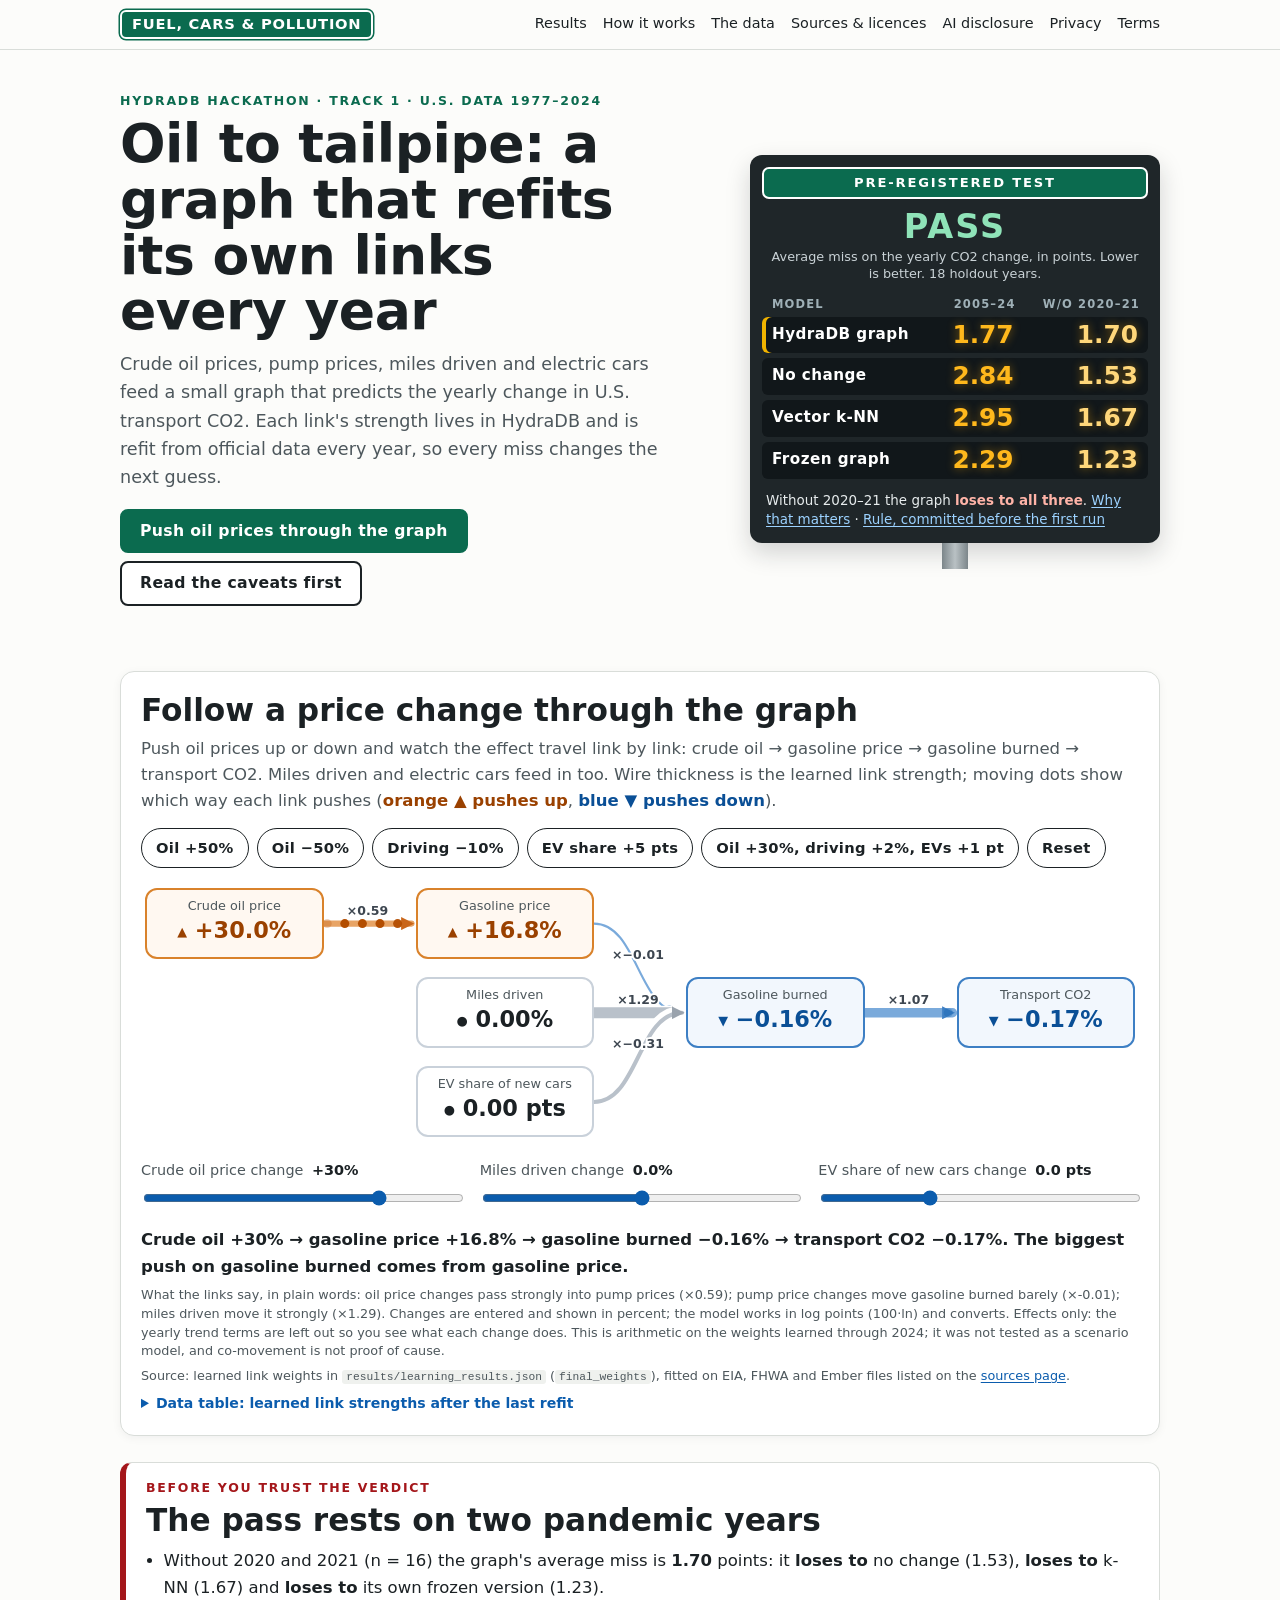
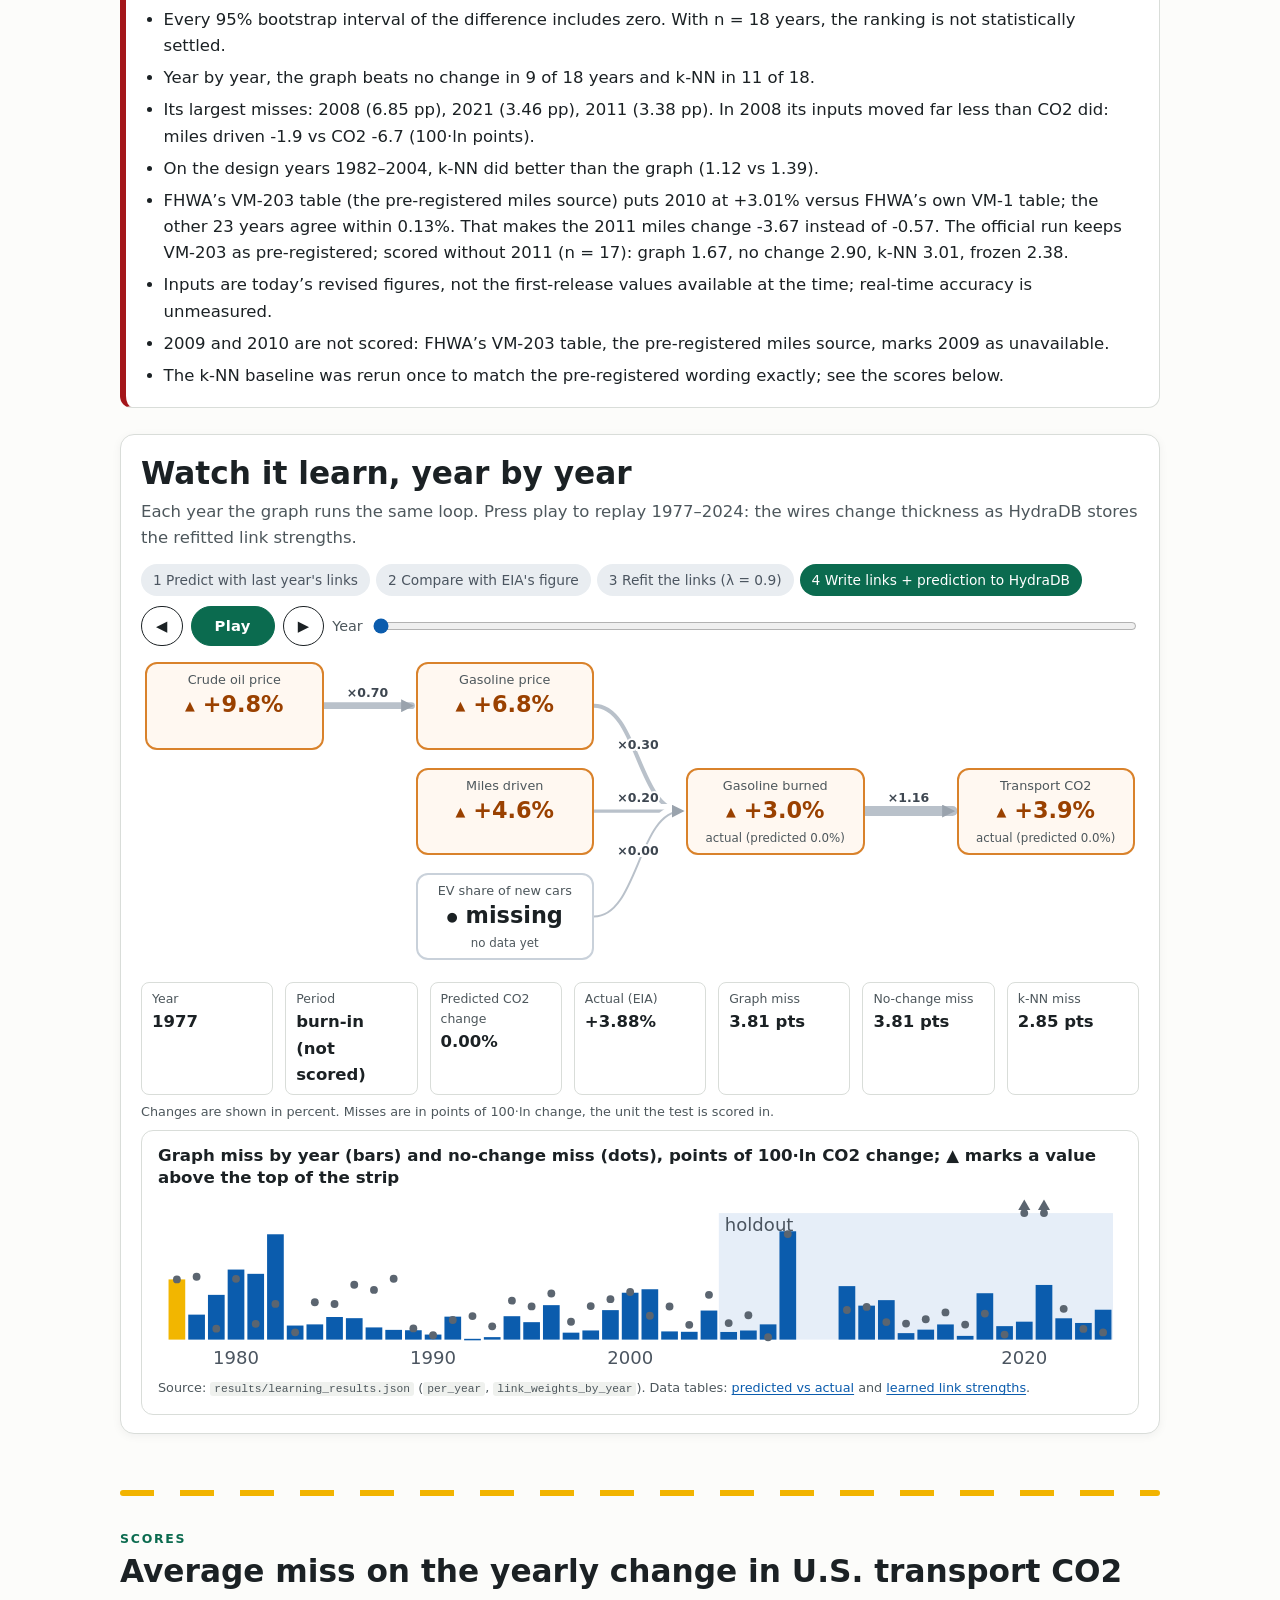
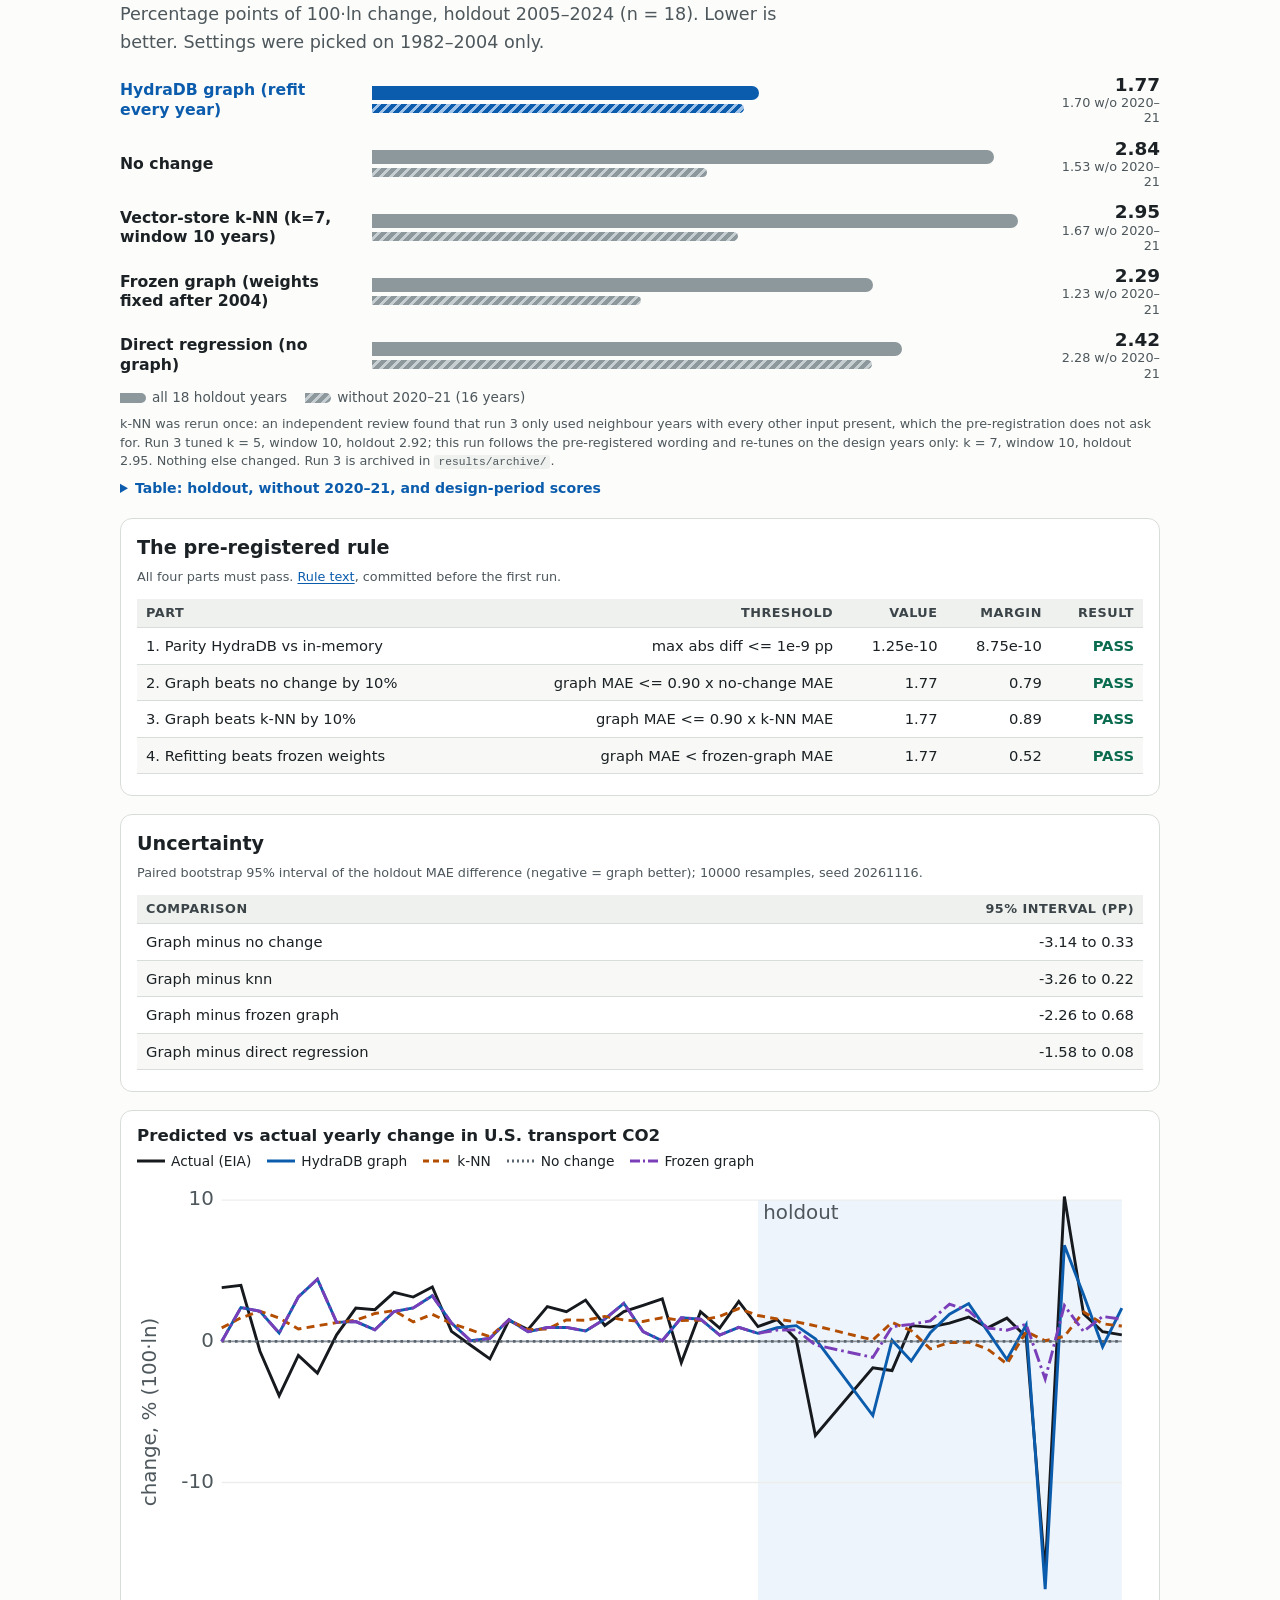
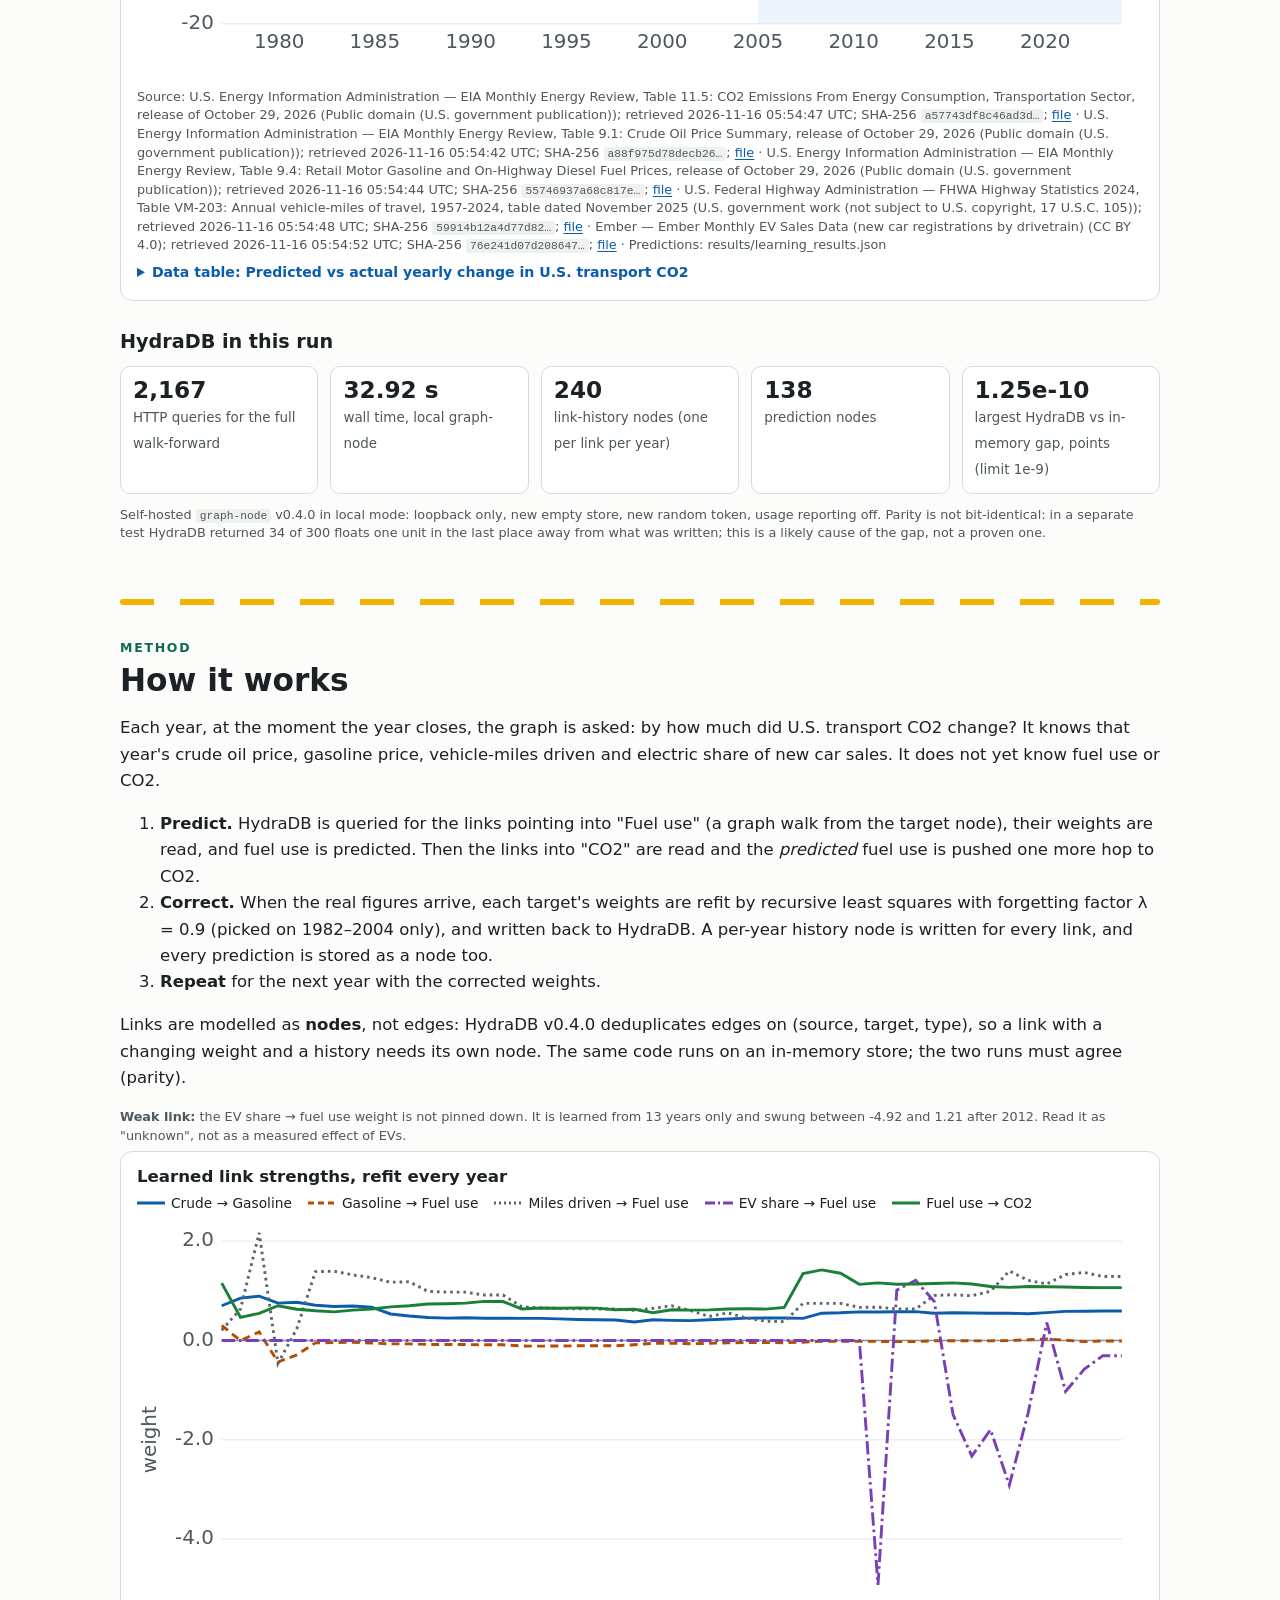
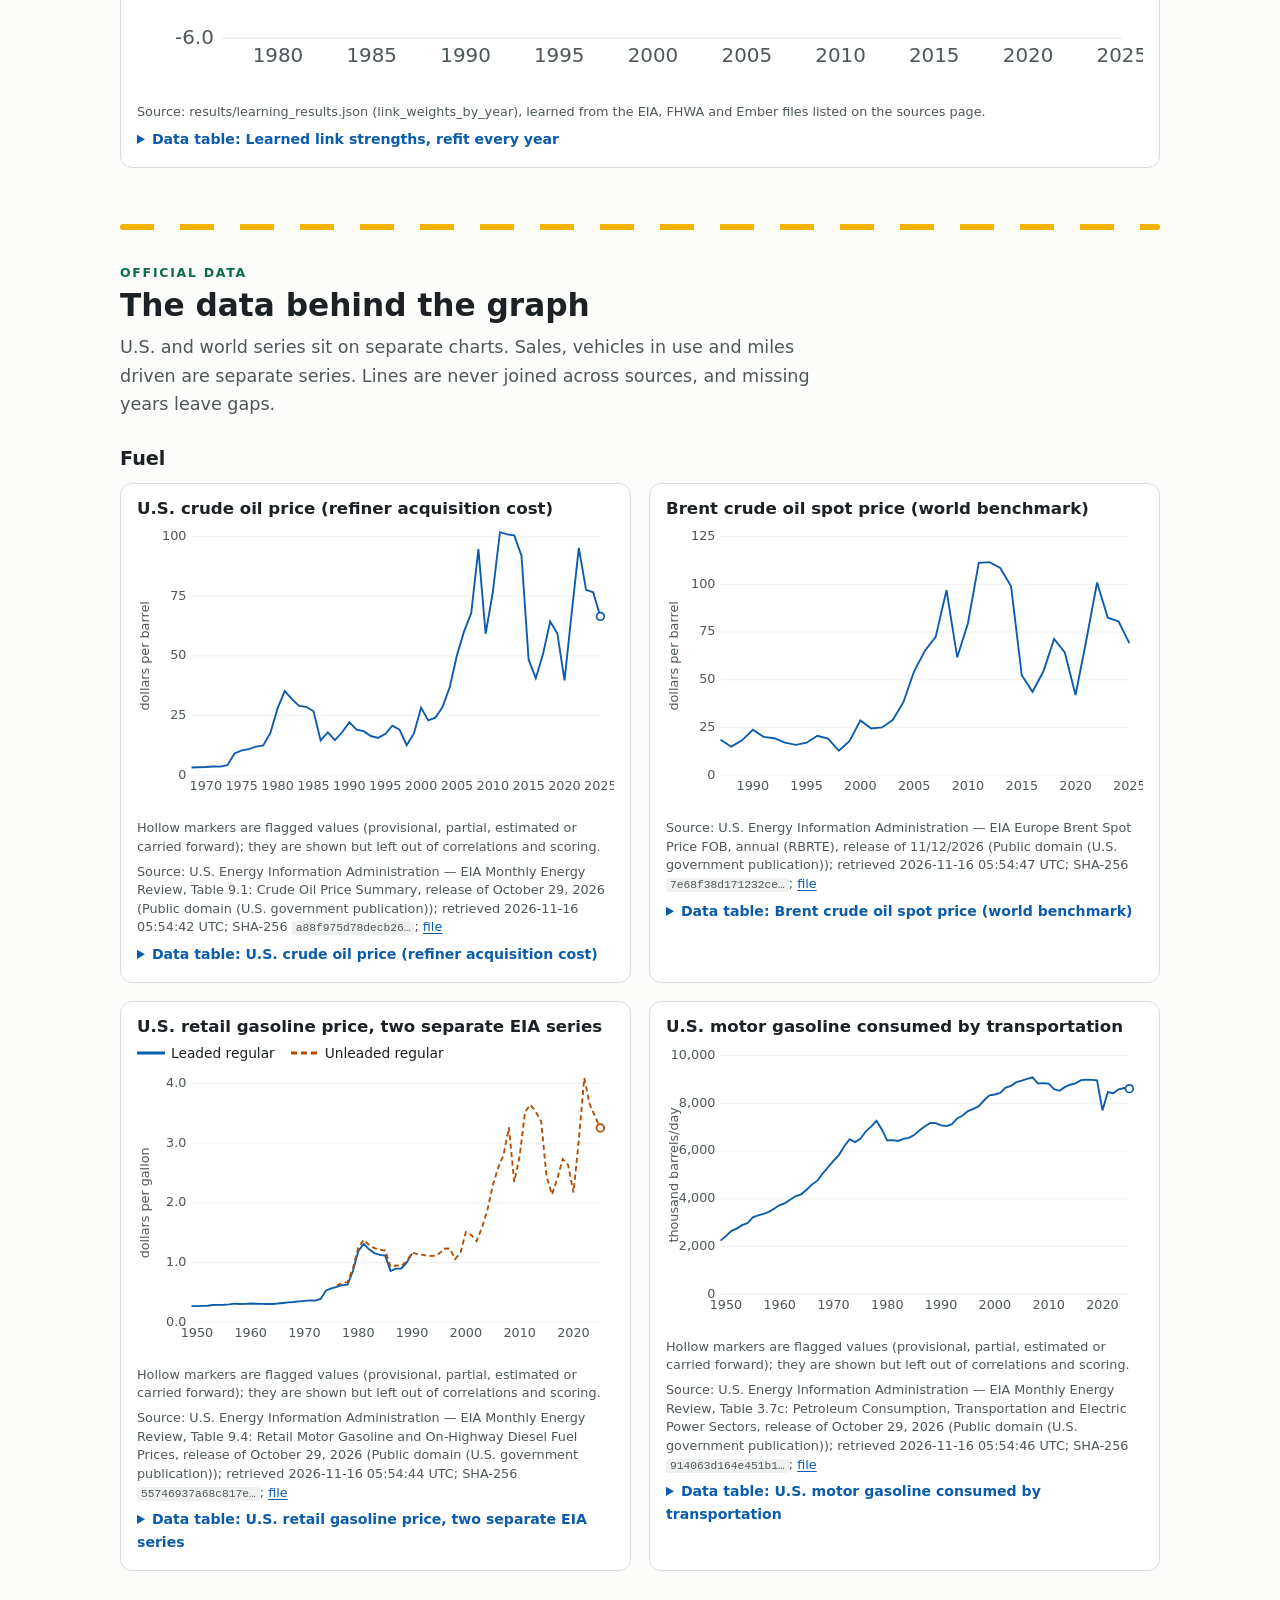
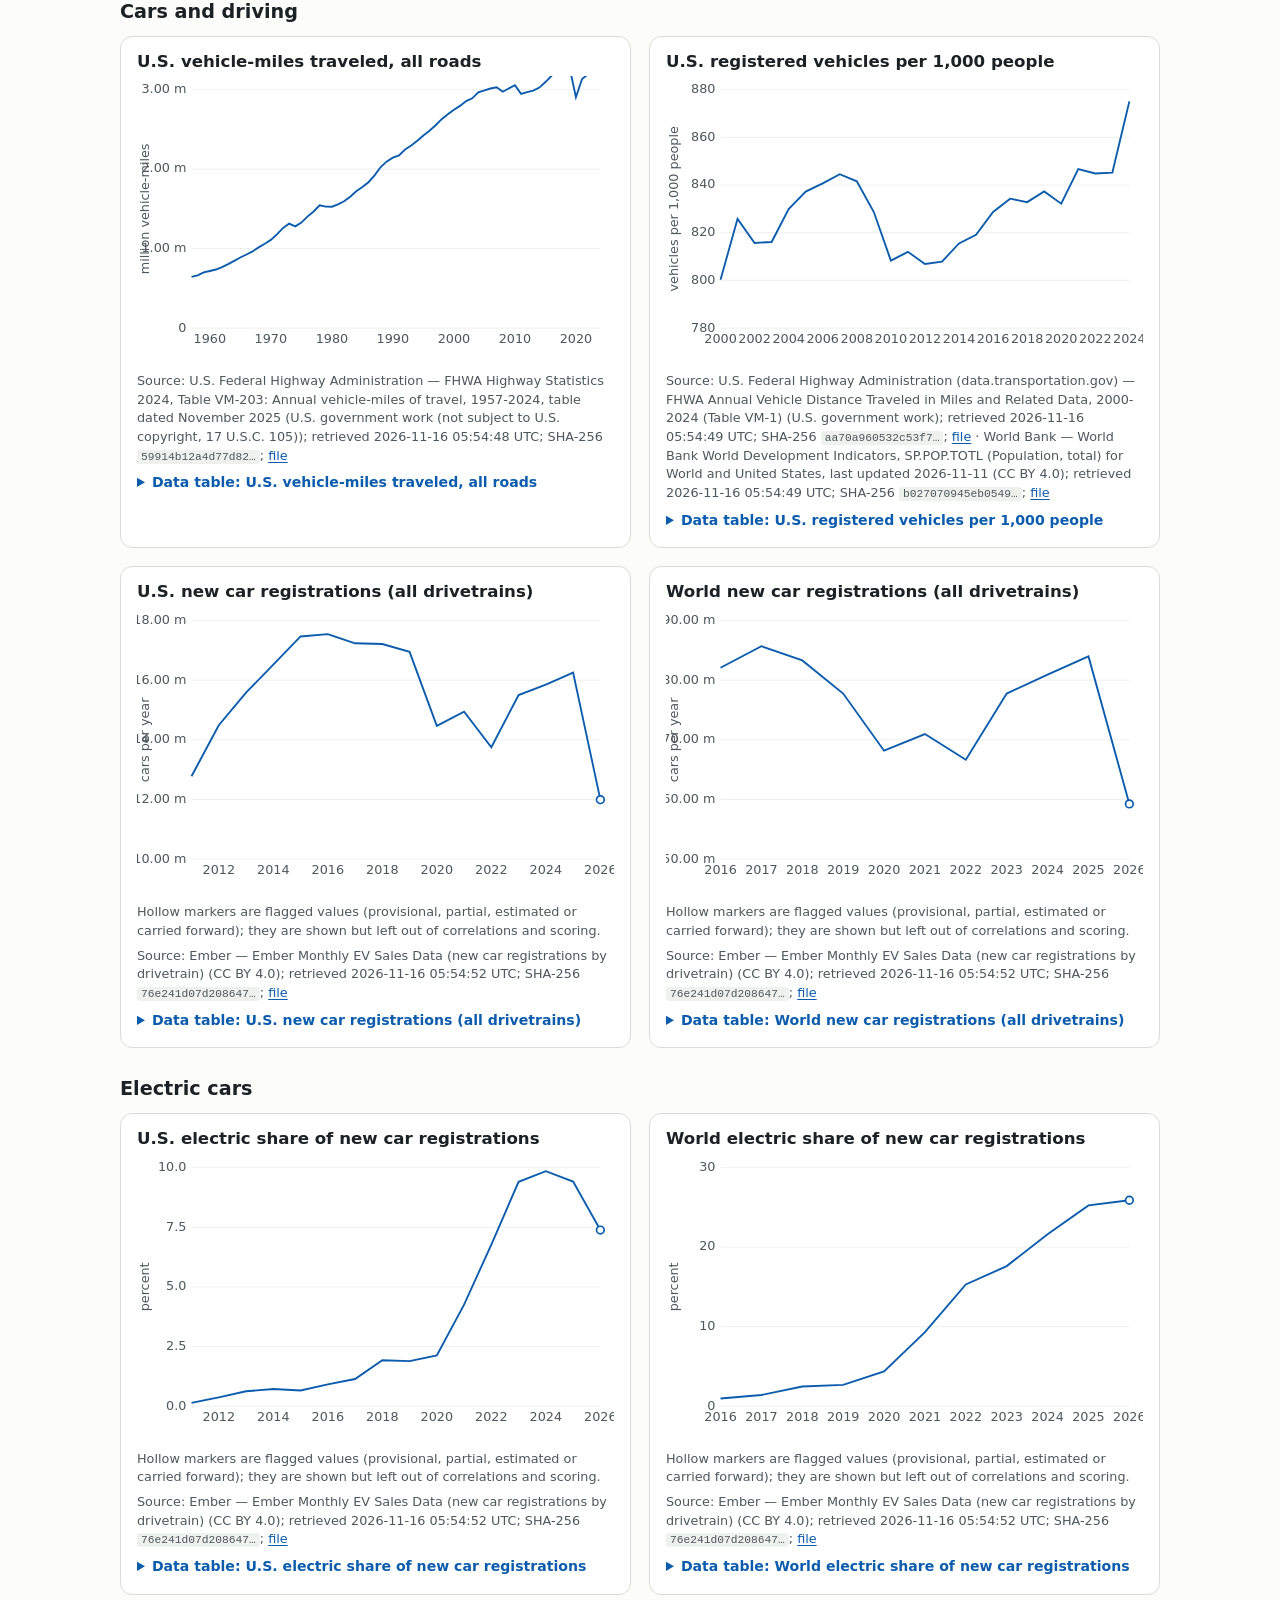
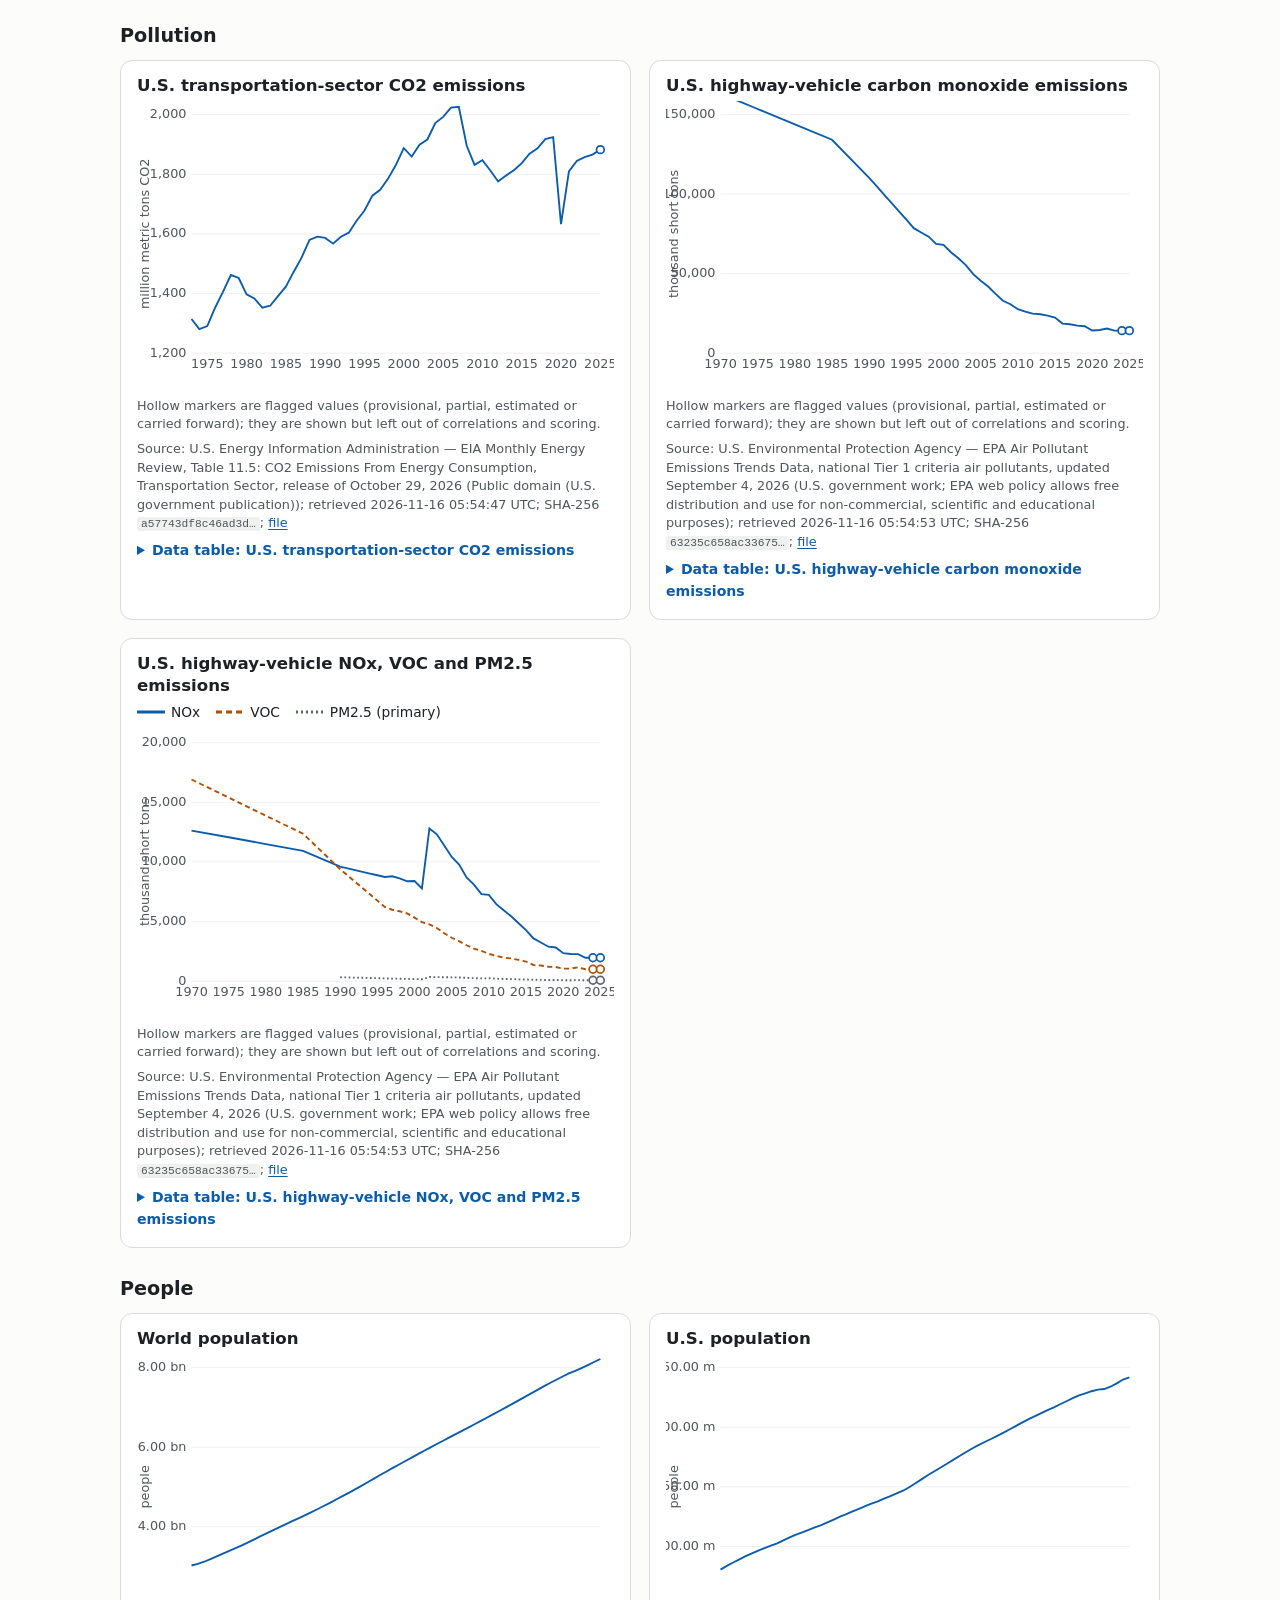
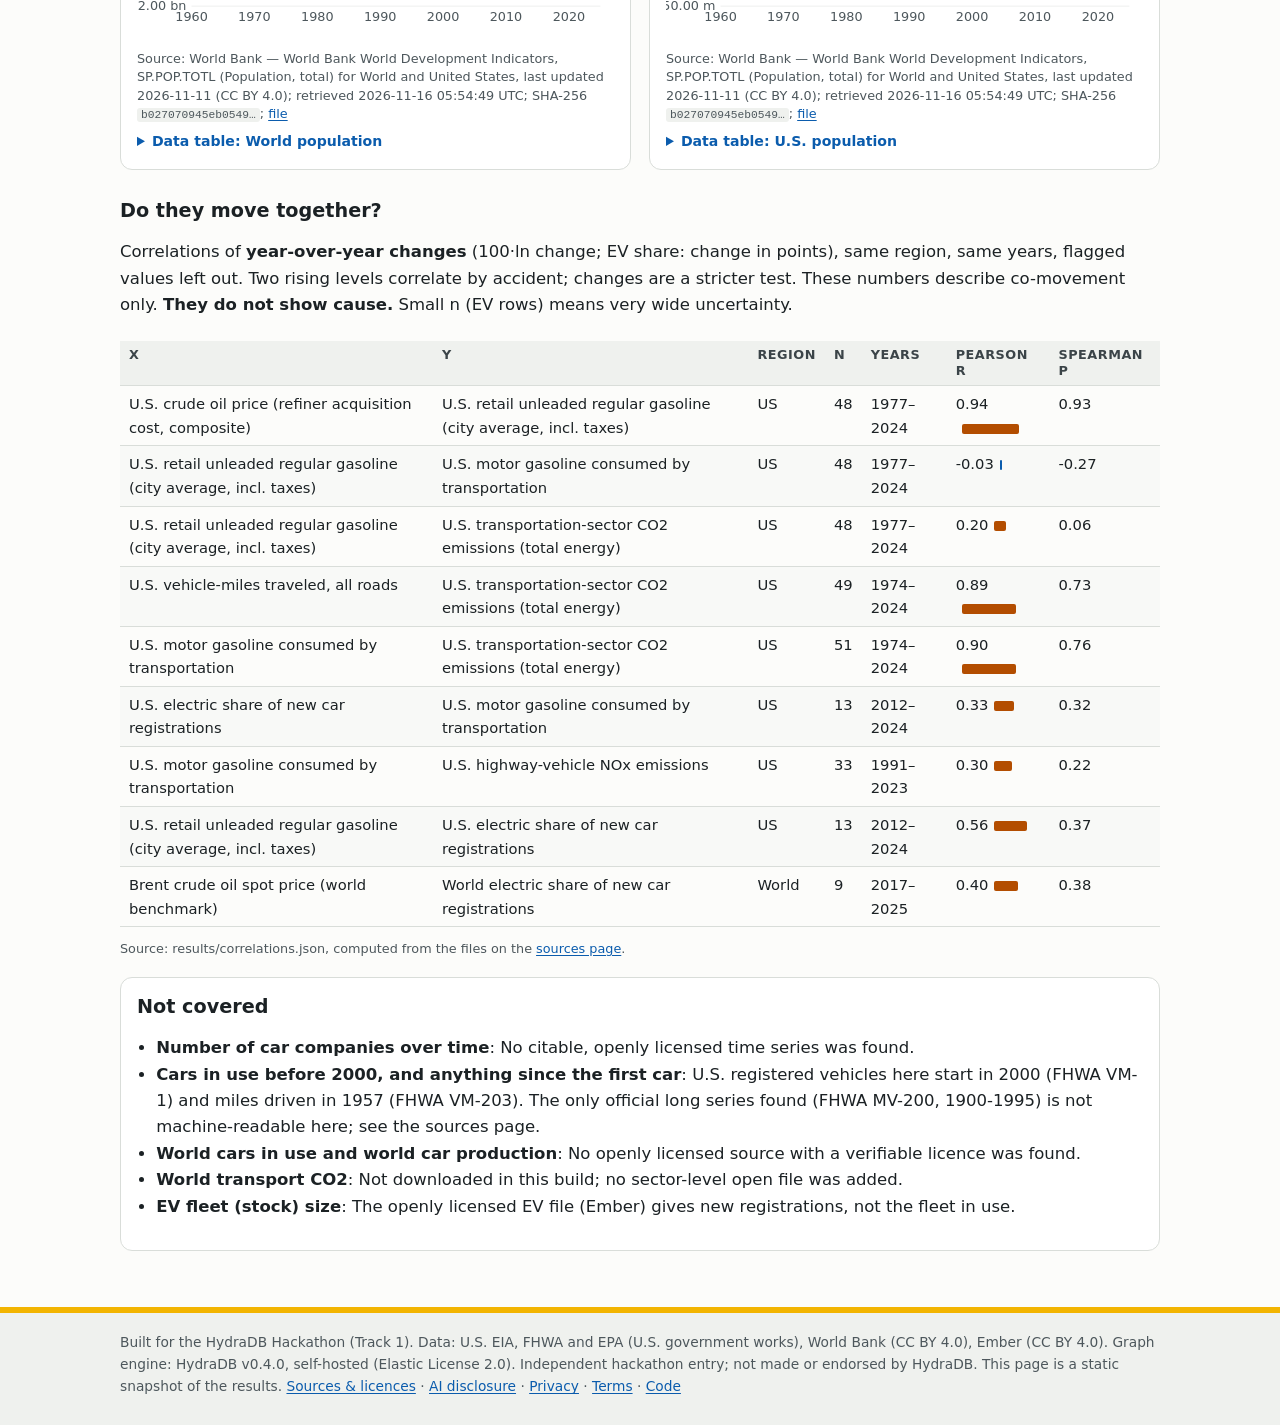
==== commit e251a2ed: "Remove agency staff names from spreadsheet author metadata; prove data parts unchanged (CRC test); s" ====
--- a/site/index.html
+++ b/site/index.html
@@ -1 +1 @@
-<!doctype html><html lang="en"><head><meta charset="utf-8"><meta name="viewport" content="width=device-width,initial-scale=1"><title>Fuel, Cars &amp; Pollution — a self-refitting HydraDB graph</title><meta name="description" content="A HydraDB graph links crude oil, gasoline, miles driven, EVs, fuel use and transport CO2, and refits its links every year. Pre-registered walk-forward test."><link rel="icon" href="favicon.svg" type="image/svg+xml"><meta property="og:type" content="website"><meta property="og:title" content="Fuel, Cars &amp; Pollution — a self-refitting HydraDB graph"><meta property="og:description" content="A HydraDB graph links crude oil, gasoline, miles driven, EVs, fuel use and transport CO2, and refits its links every year. Pre-registered walk-forward test."><meta property="og:image" content="https://fuel-cars-pollution.netlify.app/og.png"><meta property="og:url" content="https://fuel-cars-pollution.netlify.app/index.html"><meta name="twitter:card" content="summary_large_image"><link rel="stylesheet" href="style.css"></head><body><a class="skip" href="#main">Skip to content</a><header class="site"><div class="in"><a class="brand" href="index.html">Fuel, Cars &amp; Pollution</a><nav aria-label="Site"><a href="index.html">Results</a><a href="index.html#how">How it works</a><a href="index.html#data">The data</a><a href="sources.html">Sources &amp; licences</a><a href="ai.html">AI disclosure</a><a href="privacy.html">Privacy</a><a href="terms.html">Terms</a></nav></div></header><main id="main"><section class="hero" aria-labelledby="hero-h"><div><p class="eyebrow">HydraDB Hackathon · Track 1 · U.S. data 1977–2024</p><h1 id="hero-h">Oil to tailpipe: a graph that refits its own links every year</h1><p class="lede">Crude oil prices, pump prices, miles driven and electric cars feed a small graph that predicts the yearly change in U.S. transport CO2. Each link's strength lives in HydraDB and is refit from official data every year, so every miss changes the next guess.</p><p><a class="btn primary" href="#shock-flow">Push oil prices through the graph</a><a class="btn" href="#caveats">Read the caveats first</a></p></div><aside class="pylon" aria-label="Pre-registered test result"><div class="board"><div class="top">Pre-registered test</div><div class="verdict pass">PASS</div><p class="what">Average miss on the yearly CO2 change, in points. Lower is better. 18 holdout years.</p><table><thead><tr><th scope="col">Model</th><th scope="col">2005–24</th><th scope="col">w/o 2020–21</th></tr></thead><tbody><tr class="me"><th scope="row">HydraDB graph</th><td>1.77</td><td>1.70</td></tr><tr><th scope="row">No change</th><td>2.84</td><td>1.53</td></tr><tr><th scope="row">Vector k-NN</th><td>2.95</td><td>1.67</td></tr><tr><th scope="row">Frozen graph</th><td>2.29</td><td>1.23</td></tr></tbody></table><p class="foot">Without 2020–21 the graph <b>loses to all three</b>. <a href="#caveats">Why that matters</a> · <a href="https://github.com/Awes0mer/fuel-cars-pollution/blob/main/PREREGISTRATION.md">Rule, committed before the first run</a></p></div><div class="pole" aria-hidden="true"></div></aside></section><section class="flowcard" id="shock-flow" aria-labelledby="shock-h"><h2 id="shock-h" class="flow-h">Follow a price change through the graph</h2><p class="flow-lede">Push oil prices up or down and watch the effect travel link by link: crude oil → gasoline price → gasoline burned → transport CO2. Miles driven and electric cars feed in too. Wire thickness is the learned link strength; moving dots show which way each link pushes (<span class="k-up">orange ▲ pushes up</span>, <span class="k-down">blue ▼ pushes down</span>).</p><div class="presets" role="group" aria-label="Scenarios"><button type="button" data-preset="50,0,0">Oil +50%</button><button type="button" data-preset="-50,0,0">Oil −50%</button><button type="button" data-preset="0,-10,0">Driving −10%</button><button type="button" data-preset="0,0,5">EV share +5 pts</button><button type="button" data-preset="30,2,1">Oil +30%, driving +2%, EVs +1 pt</button><button type="button" data-preset="0,0,0">Reset</button></div><div class="flow-stage" role="group" aria-label="Price-change flowchart: crude oil, gasoline price, miles driven and EV share feed gasoline burned, which feeds transport CO2"><svg class="flow-wires" aria-hidden="true"></svg><div class="fnode flat" data-node="Crude"><div class="nm">Crude oil price</div><div class="valrow"><span class="arr" aria-hidden="true">●</span> <span class="val">—</span></div></div><div class="fnode flat" data-node="Gasoline"><div class="nm">Gasoline price</div><div class="valrow"><span class="arr" aria-hidden="true">●</span> <span class="val">—</span></div></div><div class="fnode flat" data-node="VMT"><div class="nm">Miles driven</div><div class="valrow"><span class="arr" aria-hidden="true">●</span> <span class="val">—</span></div></div><div class="fnode flat" data-node="EVShare"><div class="nm">EV share of new cars</div><div class="valrow"><span class="arr" aria-hidden="true">●</span> <span class="val">—</span></div></div><div class="fnode flat" data-node="FuelUse"><div class="nm">Gasoline burned</div><div class="valrow"><span class="arr" aria-hidden="true">●</span> <span class="val">—</span></div></div><div class="fnode flat" data-node="CO2"><div class="nm">Transport CO2</div><div class="valrow"><span class="arr" aria-hidden="true">●</span> <span class="val">—</span></div></div></div><div class="flow-controls"><label>Crude oil price change <output id="fx-crude-v"></output><input id="fx-crude" type="range" min="-60" max="60" step="1" value="30"></label><label>Miles driven change <output id="fx-vmt-v"></output><input id="fx-vmt" type="range" min="-15" max="15" step="0.5" value="0"></label><label>EV share of new cars change <output id="fx-ev-v"></output><input id="fx-ev" type="range" min="-5" max="10" step="0.5" value="0"></label></div><p class="flow-summary" aria-live="polite"></p><p class="note">What the links say, in plain words: oil price changes pass strongly into pump prices (×0.59); pump price changes move gasoline burned barely (×-0.01); miles driven move it strongly (×1.29). Changes are entered and shown in percent; the model works in log points (100·ln) and converts. Effects only: the yearly trend terms are left out so you see what each change does. This is arithmetic on the weights learned through 2024; it was not tested as a scenario model, and co-movement is not proof of cause.</p><noscript><p class="note">The animation needs JavaScript. The learned weights are in the table below.</p></noscript><p class="source">Source: learned link weights in <code>results/learning_results.json</code> (<code>final_weights</code>), fitted on EIA, FHWA and Ember files listed on the <a href="sources.html">sources page</a>.</p><details><summary>Data table: learned link strengths after the last refit</summary><div class="tablewrap"><table><caption>Final weights and intercepts per target node</caption><thead><tr><th scope="col">Target</th><th scope="col">Term</th><th scope="col">Value</th></tr></thead><tbody><tr><th scope="row">Gasoline</th><td>bias</td><td>1.0414</td></tr><tr><th scope="row">Gasoline</th><td>Crude → Gasoline</td><td>0.5933</td></tr><tr><th scope="row">FuelUse</th><td>bias</td><td>-0.3906</td></tr><tr><th scope="row">FuelUse</th><td>Gasoline → FuelUse</td><td>-0.0102</td></tr><tr><th scope="row">FuelUse</th><td>VMT → FuelUse</td><td>1.2877</td></tr><tr><th scope="row">FuelUse</th><td>EVShare → FuelUse</td><td>-0.3064</td></tr><tr><th scope="row">CO2</th><td>bias</td><td>0.0909</td></tr><tr><th scope="row">CO2</th><td>FuelUse → CO2</td><td>1.0651</td></tr></tbody></table></div></details></section><section class="caveats" id="caveats" aria-labelledby="cav-h"><p class="eyebrow">Before you trust the verdict</p><h2 id="cav-h">The pass rests on two pandemic years</h2><ul><li>Without 2020 and 2021 (n = 16) the graph's average miss is <b>1.70</b> points: it <b>loses to</b> no change (1.53), <b>loses to</b> k-NN (1.67) and <b>loses to</b> its own frozen version (1.23).</li><li>Every 95% bootstrap interval of the difference includes zero. With n = 18 years, the ranking is not statistically settled.</li><li>Year by year, the graph beats no change in 9 of 18 years and k-NN in 11 of 18.</li><li>Its largest misses: 2008 (6.85 pp), 2021 (3.46 pp), 2011 (3.38 pp). In 2008 its inputs moved far less than CO2 did: miles driven -1.9 vs CO2 -6.7 (100·ln points).</li><li>On the design years 1982–2004, k-NN did better than the graph (1.12 vs 1.39).</li><li>FHWA&rsquo;s VM-203 table (the pre-registered miles source) puts 2010 at +3.01% versus FHWA&rsquo;s own VM-1 table; the other 23 years agree within 0.13%. That makes the 2011 miles change -3.67 instead of -0.57. The official run keeps VM-203 as pre-registered; scored without 2011 (n = 17): graph 1.67, no change 2.90, k-NN 3.01, frozen 2.38.</li><li>Inputs are today&rsquo;s revised figures, not the first-release values available at the time; real-time accuracy is unmeasured.</li><li>2009 and 2010 are not scored: FHWA&rsquo;s VM-203 table, the pre-registered miles source, marks 2009 as unavailable.</li><li>The k-NN baseline was rerun once to match the pre-registered wording exactly; see the scores below.</li></ul></section><section class="flowcard" id="learn-flow" aria-labelledby="learn-h"><h2 id="learn-h" class="flow-h">Watch it learn, year by year</h2><p class="flow-lede">Each year the graph runs the same loop. Press play to replay 1977–2024: the wires change thickness as HydraDB stores the refitted link strengths.</p><ol class="steps" aria-label="The yearly loop"><li class="step">1 Predict with last year's links</li><li class="step">2 Compare with EIA's figure</li><li class="step">3 Refit the links (λ = 0.9)</li><li class="step">4 Write links + prediction to HydraDB</li></ol><div class="replay-controls"><button type="button" id="lr-prev" aria-label="Previous year">◀</button><button type="button" id="lr-play" aria-pressed="false">Play</button><button type="button" id="lr-next" aria-label="Next year">▶</button><label class="yr-slider">Year <input id="lr-year" type="range" min="0" max="0" step="1" value="0"></label></div><div class="flow-stage" role="group" aria-label="Learning-replay flowchart showing one year&#x27;s inputs, predictions and link strengths"><svg class="flow-wires" aria-hidden="true"></svg><div class="fnode flat" data-node="Crude"><div class="nm">Crude oil price</div><div class="valrow"><span class="arr" aria-hidden="true">●</span> <span class="val">—</span></div><div class="sub"></div></div><div class="fnode flat" data-node="Gasoline"><div class="nm">Gasoline price</div><div class="valrow"><span class="arr" aria-hidden="true">●</span> <span class="val">—</span></div><div class="sub"></div></div><div class="fnode flat" data-node="VMT"><div class="nm">Miles driven</div><div class="valrow"><span class="arr" aria-hidden="true">●</span> <span class="val">—</span></div><div class="sub"></div></div><div class="fnode flat" data-node="EVShare"><div class="nm">EV share of new cars</div><div class="valrow"><span class="arr" aria-hidden="true">●</span> <span class="val">—</span></div><div class="sub"></div></div><div class="fnode flat" data-node="FuelUse"><div class="nm">Gasoline burned</div><div class="valrow"><span class="arr" aria-hidden="true">●</span> <span class="val">—</span></div><div class="sub"></div></div><div class="fnode flat" data-node="CO2"><div class="nm">Transport CO2</div><div class="valrow"><span class="arr" aria-hidden="true">●</span> <span class="val">—</span></div><div class="sub"></div></div></div><dl class="lr-panel"><div><dt>Year</dt><dd data-f="year"></dd></div><div><dt>Period</dt><dd data-f="period"></dd></div><div><dt>Predicted CO2 change</dt><dd data-f="pred"></dd></div><div><dt>Actual (EIA)</dt><dd data-f="actual"></dd></div><div><dt>Graph miss</dt><dd data-f="err"></dd></div><div><dt>No-change miss</dt><dd data-f="nc"></dd></div><div><dt>k-NN miss</dt><dd data-f="knn"></dd></div></dl><p class="note">Changes are shown in percent. Misses are in points of 100·ln change, the unit the test is scored in.</p><p class="note" data-f="note" aria-live="polite"></p><figure class="strip"><figcaption class="ctitle">Graph miss by year (bars) and no-change miss (dots), points of 100·ln CO2 change; ▲ marks a value above the top of the strip</figcaption><svg class="err-strip chart" role="img" aria-label="Absolute error of the graph per year, with the no-change error as dots; the data table is under the Predicted vs actual chart."></svg><p class="source">Source: <code>results/learning_results.json</code> (<code>per_year</code>, <code>link_weights_by_year</code>). Data tables: <a href="#pred">predicted vs actual</a> and <a href="#weights">learned link strengths</a>.</p></figure></section><section id="scores" aria-labelledby="scores-h"><div class="lane" aria-hidden="true"></div><p class="eyebrow">Scores</p><h2 id="scores-h">Average miss on the yearly change in U.S. transport CO2</h2><p class="lede">Percentage points of 100·ln change, holdout 2005–2024 (n = 18). Lower is better. Settings were picked on 1982–2004 only.</p><div class="bars"><div class="bar-row me"><div class="bar-name">HydraDB graph (refit every year)</div><div class="bar-track" aria-hidden="true"><span style="width:57.6%"></span><span class="ex" style="width:55.4%"></span></div><div class="bar-val">1.77<small>1.70 w/o 2020–21</small></div></div><div class="bar-row"><div class="bar-name">No change</div><div class="bar-track" aria-hidden="true"><span style="width:92.6%"></span><span class="ex" style="width:49.9%"></span></div><div class="bar-val">2.84<small>1.53 w/o 2020–21</small></div></div><div class="bar-row"><div class="bar-name">Vector-store k-NN (k=7, window 10 years)</div><div class="bar-track" aria-hidden="true"><span style="width:96.2%"></span><span class="ex" style="width:54.5%"></span></div><div class="bar-val">2.95<small>1.67 w/o 2020–21</small></div></div><div class="bar-row"><div class="bar-name">Frozen graph (weights fixed after 2004)</div><div class="bar-track" aria-hidden="true"><span style="width:74.6%"></span><span class="ex" style="width:40.1%"></span></div><div class="bar-val">2.29<small>1.23 w/o 2020–21</small></div></div><div class="bar-row"><div class="bar-name">Direct regression (no graph)</div><div class="bar-track" aria-hidden="true"><span style="width:78.8%"></span><span class="ex" style="width:74.4%"></span></div><div class="bar-val">2.42<small>2.28 w/o 2020–21</small></div></div></div><p class="bar-key"><span><i></i>all 18 holdout years</span><span><i class="ex"></i>without 2020–21 (16 years)</span></p><p class="note">k-NN was rerun once: an independent review found that run 3 only used neighbour years with every other input present, which the pre-registration does not ask for. Run 3 tuned k = 5, window 10, holdout 2.92; this run follows the pre-registered wording and re-tunes on the design years only: k = 7, window 10, holdout 2.95. Nothing else changed. Run 3 is archived in <code>results/archive/</code>.</p><details><summary>Table: holdout, without 2020–21, and design-period scores</summary><div class="tablewrap"><table><caption>MAE of the predicted yearly change in U.S. transport CO2</caption><thead><tr><th scope="col">Model</th><th scope="col">Holdout MAE</th><th scope="col">n</th><th scope="col">Without 2020–21 (n=16)</th><th scope="col">Design MAE (n=23)</th></tr></thead><tbody><tr><td>HydraDB graph (refit every year)</td><td>1.77</td><td>18</td><td>1.70</td><td>1.39</td></tr><tr><td>No change</td><td>2.84</td><td>18</td><td>1.53</td><td>2.00</td></tr><tr><td>Vector-store k-NN (k=7, window 10 years)</td><td>2.95</td><td>18</td><td>1.67</td><td>1.12</td></tr><tr><td>Frozen graph (weights fixed after 2004)</td><td>2.29</td><td>18</td><td>1.23</td><td>1.39</td></tr><tr><td>Direct regression (no graph)</td><td>2.42</td><td>18</td><td>2.28</td><td>1.62</td></tr></tbody></table></div></details><div class="card wide"><h3>The pre-registered rule</h3><p class="note">All four parts must pass. <a href="https://github.com/Awes0mer/fuel-cars-pollution/blob/main/PREREGISTRATION.md">Rule text</a>, committed before the first run.</p><div class="tablewrap"><table><thead><tr><th scope="col">Part</th><th scope="col">Threshold</th><th scope="col">Value</th><th scope="col">Margin</th><th scope="col">Result</th></tr></thead><tbody><tr><td>1. Parity HydraDB vs in-memory</td><td>max abs diff &lt;= 1e-9 pp</td><td>1.25e-10</td><td>8.75e-10</td><td class="pass">PASS</td></tr><tr><td>2. Graph beats no change by 10%</td><td>graph MAE &lt;= 0.90 x no-change MAE</td><td>1.77</td><td>0.79</td><td class="pass">PASS</td></tr><tr><td>3. Graph beats k-NN by 10%</td><td>graph MAE &lt;= 0.90 x k-NN MAE</td><td>1.77</td><td>0.89</td><td class="pass">PASS</td></tr><tr><td>4. Refitting beats frozen weights</td><td>graph MAE &lt; frozen-graph MAE</td><td>1.77</td><td>0.52</td><td class="pass">PASS</td></tr></tbody></table></div></div><div class="card wide"><h3>Uncertainty</h3><p class="note">Paired bootstrap 95% interval of the holdout MAE difference (negative = graph better); 10000 resamples, seed 20261116.</p><div class="tablewrap"><table><thead><tr><th scope="col">Comparison</th><th scope="col">95% interval (pp)</th></tr></thead><tbody><tr><td>Graph minus no change</td><td>-3.14 to 0.33</td></tr><tr><td>Graph minus knn</td><td>-3.26 to 0.22</td></tr><tr><td>Graph minus frozen graph</td><td>-2.26 to 0.68</td></tr><tr><td>Graph minus direct regression</td><td>-1.58 to 0.08</td></tr></tbody></table></div></div><figure id="pred"><figcaption class="ctitle">Predicted vs actual yearly change in U.S. transport CO2</figcaption><ul class="legend"><li><svg width="28" height="10" aria-hidden="true"><line x1="0" x2="28" y1="5" y2="5" stroke="#16191d" stroke-width="3"/></svg>Actual (EIA)</li><li><svg width="28" height="10" aria-hidden="true"><line x1="0" x2="28" y1="5" y2="5" stroke="#0b5cad" stroke-width="3"/></svg>HydraDB graph</li><li><svg width="28" height="10" aria-hidden="true"><line x1="0" x2="28" y1="5" y2="5" stroke="#b34d00" stroke-width="3" stroke-dasharray="6 4"/></svg>k-NN</li><li><svg width="28" height="10" aria-hidden="true"><line x1="0" x2="28" y1="5" y2="5" stroke="#5b6570" stroke-width="3" stroke-dasharray="2 3"/></svg>No change</li><li><svg width="28" height="10" aria-hidden="true"><line x1="0" x2="28" y1="5" y2="5" stroke="#7a3fb8" stroke-width="3" stroke-dasharray="10 3 2 3"/></svg>Frozen graph</li></ul><svg viewBox="0 0 760 380" role="img" aria-labelledby="pred-t pred-d" class="chart"><title id="pred-t">Predicted vs actual yearly change in U.S. transport CO2</title><desc id="pred-d">Walk-forward predictions 1977 to 2024. Design years 1982-2004, holdout 2005-2024; 2009 and 2010 missing because vehicle-miles for 2009 are unavailable.</desc><rect x="469.1" y="16" width="274.9" height="320" fill="#eef4fb"/><text x="473.1" y="30" class="tick" text-anchor="start">holdout</text><line x1="64" x2="744" y1="336.0" y2="336.0" class="grid"/><text x="58" y="340.0" class="tick" text-anchor="end">-20</text><line x1="64" x2="744" y1="229.3" y2="229.3" class="grid"/><text x="58" y="233.3" class="tick" text-anchor="end">-10</text><line x1="64" x2="744" y1="122.7" y2="122.7" class="grid"/><text x="58" y="126.7" class="tick" text-anchor="end">0</text><line x1="64" x2="744" y1="16.0" y2="16.0" class="grid"/><text x="58" y="20.0" class="tick" text-anchor="end">10</text><line x1="64" x2="744" y1="122.7" y2="122.7" class="zero"/><text x="107.4" y="354" class="tick" text-anchor="middle">1980</text><text x="179.7" y="354" class="tick" text-anchor="middle">1985</text><text x="252.1" y="354" class="tick" text-anchor="middle">1990</text><text x="324.4" y="354" class="tick" text-anchor="middle">1995</text><text x="396.8" y="354" class="tick" text-anchor="middle">2000</text><text x="469.1" y="354" class="tick" text-anchor="middle">2005</text><text x="541.4" y="354" class="tick" text-anchor="middle">2010</text><text x="613.8" y="354" class="tick" text-anchor="middle">2015</text><text x="686.1" y="354" class="tick" text-anchor="middle">2020</text><text x="14" y="176" class="axis" transform="rotate(-90 14 176)" text-anchor="middle">change, % (100·ln)</text><path d="M64.0,82.1 L78.5,80.3 L92.9,130.1 L107.4,163.7 L121.9,133.3 L136.3,146.7 L150.8,117.7 L165.3,97.5 L179.7,98.7 L194.2,85.7 L208.7,89.2 L223.1,81.6 L237.6,115.1 L252.1,125.6 L266.6,135.9 L281.0,106.8 L295.5,113.7 L310.0,96.4 L324.4,100.3 L338.9,91.5 L353.4,110.6 L367.8,100.1 L382.3,95.4 L396.8,90.6 L411.2,138.8 L425.7,100.3 L440.2,112.7 L454.6,92.5 L469.1,111.5 L483.6,106.2 L498.0,121.1 L512.5,193.8 L555.9,142.6 L570.4,144.7 L584.9,110.8 L599.3,111.9 L613.8,108.9 L628.3,104.3 L642.7,112.5 L657.2,105.1 L671.7,119.3 L686.1,297.8 L700.6,13.2 L715.1,101.9 L729.5,115.4 L744.0,117.8" fill="none" stroke="#16191d" stroke-width="2.2"/><path d="M64.0,122.7 L78.5,97.1 L92.9,99.9 L107.4,116.4 L121.9,89.0 L136.3,75.7 L150.8,108.3 L165.3,107.7 L179.7,113.9 L194.2,100.1 L208.7,97.4 L223.1,88.2 L237.6,108.8 L252.1,122.2 L266.6,120.4 L281.0,106.3 L295.5,115.4 L310.0,112.2 L324.4,112.1 L338.9,114.8 L353.4,105.9 L367.8,93.9 L382.3,115.3 L396.8,122.2 L411.2,104.8 L425.7,105.9 L440.2,117.9 L454.6,112.1 L469.1,116.6 L483.6,112.4 L498.0,110.8 L512.5,120.8 L555.9,178.7 L570.4,121.8 L584.9,137.5 L599.3,116.2 L613.8,102.2 L628.3,94.1 L642.7,115.1 L657.2,136.4 L671.7,110.2 L686.1,309.9 L700.6,50.1 L715.1,87.5 L729.5,126.7 L744.0,97.6" fill="none" stroke="#0b5cad" stroke-width="2.2"/><path d="M64.0,112.5 L78.5,104.9 L92.9,99.9 L107.4,105.0 L121.9,113.3 L136.3,110.9 L150.8,108.5 L165.3,106.7 L179.7,101.6 L194.2,99.4 L208.7,108.0 L223.1,102.2 L237.6,109.2 L252.1,114.0 L266.6,119.2 L281.0,106.6 L295.5,113.9 L310.0,113.3 L324.4,106.5 L338.9,106.7 L353.4,103.8 L367.8,106.5 L382.3,107.6 L396.8,104.8 L411.2,106.9 L425.7,106.7 L440.2,103.8 L454.6,97.9 L469.1,103.1 L483.6,105.8 L498.0,107.9 L512.5,110.9 L555.9,121.6 L570.4,108.3 L584.9,114.6 L599.3,128.3 L613.8,123.6 L628.3,123.3 L642.7,128.6 L657.2,139.7 L671.7,115.3 L686.1,122.2 L700.6,118.9 L715.1,100.4 L729.5,109.4 L744.0,111.1" fill="none" stroke="#b34d00" stroke-width="2.2" stroke-dasharray="6 4"/><path d="M64.0,122.7 L78.5,122.7 L92.9,122.7 L107.4,122.7 L121.9,122.7 L136.3,122.7 L150.8,122.7 L165.3,122.7 L179.7,122.7 L194.2,122.7 L208.7,122.7 L223.1,122.7 L237.6,122.7 L252.1,122.7 L266.6,122.7 L281.0,122.7 L295.5,122.7 L310.0,122.7 L324.4,122.7 L338.9,122.7 L353.4,122.7 L367.8,122.7 L382.3,122.7 L396.8,122.7 L411.2,122.7 L425.7,122.7 L440.2,122.7 L454.6,122.7 L469.1,122.7 L483.6,122.7 L498.0,122.7 L512.5,122.7 L555.9,122.7 L570.4,122.7 L584.9,122.7 L599.3,122.7 L613.8,122.7 L628.3,122.7 L642.7,122.7 L657.2,122.7 L671.7,122.7 L686.1,122.7 L700.6,122.7 L715.1,122.7 L729.5,122.7 L744.0,122.7" fill="none" stroke="#5b6570" stroke-width="2.2" stroke-dasharray="2 3"/><path d="M64.0,122.7 L78.5,97.1 L92.9,99.9 L107.4,116.4 L121.9,89.0 L136.3,75.7 L150.8,108.3 L165.3,107.7 L179.7,113.9 L194.2,100.1 L208.7,97.4 L223.1,88.2 L237.6,108.8 L252.1,122.2 L266.6,120.4 L281.0,106.3 L295.5,115.4 L310.0,112.2 L324.4,112.1 L338.9,114.8 L353.4,105.9 L367.8,93.9 L382.3,115.3 L396.8,122.2 L411.2,104.8 L425.7,105.9 L440.2,117.9 L454.6,112.1 L469.1,116.6 L483.6,114.1 L498.0,114.0 L512.5,125.4 L555.9,134.8 L570.4,111.6 L584.9,109.8 L599.3,107.2 L613.8,94.5 L628.3,99.5 L642.7,112.6 L657.2,114.2 L671.7,109.7 L686.1,151.1 L700.6,95.6 L715.1,115.2 L729.5,103.8 L744.0,106.0" fill="none" stroke="#7a3fb8" stroke-width="2.2" stroke-dasharray="10 3 2 3"/></svg><p class="source">Source: U.S. Energy Information Administration — EIA Monthly Energy Review, Table 11.5: CO2 Emissions From Energy Consumption, Transportation Sector, release of October 29, 2026 (Public domain (U.S. government publication)); retrieved 2026-11-16 05:54:47 UTC; SHA-256 <code>a57743df8c46ad3d…</code>; <a href="https://www.eia.gov/totalenergy/data/browser/csv.php?tbl=T11.05">file</a> · U.S. Energy Information Administration — EIA Monthly Energy Review, Table 9.1: Crude Oil Price Summary, release of October 29, 2026 (Public domain (U.S. government publication)); retrieved 2026-11-16 05:54:42 UTC; SHA-256 <code>a88f975d78decb26…</code>; <a href="https://www.eia.gov/totalenergy/data/browser/csv.php?tbl=T09.01">file</a> · U.S. Energy Information Administration — EIA Monthly Energy Review, Table 9.4: Retail Motor Gasoline and On-Highway Diesel Fuel Prices, release of October 29, 2026 (Public domain (U.S. government publication)); retrieved 2026-11-16 05:54:44 UTC; SHA-256 <code>55746937a68c817e…</code>; <a href="https://www.eia.gov/totalenergy/data/browser/csv.php?tbl=T09.04">file</a> · U.S. Federal Highway Administration — FHWA Highway Statistics 2024, Table VM-203: Annual vehicle-miles of travel, 1957-2024, table dated November 2025 (U.S. government work (not subject to U.S. copyright, 17 U.S.C. 105)); retrieved 2026-11-16 05:54:48 UTC; SHA-256 <code>48210b5584850b57…</code>; <a href="https://www.fhwa.dot.gov/policyinformation/statistics/2024/xls/vm203.xlsx">file</a> · Ember — Ember Monthly EV Sales Data (new car registrations by drivetrain) (CC BY 4.0); retrieved 2026-11-16 05:54:52 UTC; SHA-256 <code>76e241d07d208647…</code>; <a href="https://files.ember-energy.org/public-downloads/transport/outputs/monthly_ev_sales.csv">file</a> · Predictions: results/learning_results.json</p><details><summary>Data table: Predicted vs actual yearly change in U.S. transport CO2</summary><div class="tablewrap"><table><caption>Predicted vs actual yearly change in U.S. transport CO2 — percentage points of 100·ln change; holdout starts 2005</caption><thead><tr><th scope="col">Year</th><th scope="col">Actual (EIA)</th><th scope="col">HydraDB graph</th><th scope="col">k-NN</th><th scope="col">No change</th><th scope="col">Frozen graph</th></tr></thead><tbody><tr><th scope="row">1977</th><td>3.81</td><td>0.00</td><td>0.96</td><td>0.00</td><td>0.00</td></tr><tr><th scope="row">1978</th><td>3.98</td><td>2.40</td><td>1.67</td><td>0.00</td><td>2.40</td></tr><tr><th scope="row">1979</th><td>-0.69</td><td>2.13</td><td>2.13</td><td>0.00</td><td>2.13</td></tr><tr><th scope="row">1980</th><td>-3.84</td><td>0.59</td><td>1.66</td><td>0.00</td><td>0.59</td></tr><tr><th scope="row">1981</th><td>-1.00</td><td>3.16</td><td>0.87</td><td>0.00</td><td>3.16</td></tr><tr><th scope="row">1982</th><td>-2.26</td><td>4.40</td><td>1.11</td><td>0.00</td><td>4.40</td></tr><tr><th scope="row">1983</th><td>0.46</td><td>1.35</td><td>1.33</td><td>0.00</td><td>1.35</td></tr><tr><th scope="row">1984</th><td>2.36</td><td>1.40</td><td>1.50</td><td>0.00</td><td>1.40</td></tr><tr><th scope="row">1985</th><td>2.25</td><td>0.82</td><td>1.98</td><td>0.00</td><td>0.82</td></tr><tr><th scope="row">1986</th><td>3.47</td><td>2.11</td><td>2.18</td><td>0.00</td><td>2.11</td></tr><tr><th scope="row">1987</th><td>3.14</td><td>2.37</td><td>1.37</td><td>0.00</td><td>2.37</td></tr><tr><th scope="row">1988</th><td>3.85</td><td>3.23</td><td>1.92</td><td>0.00</td><td>3.23</td></tr><tr><th scope="row">1989</th><td>0.71</td><td>1.30</td><td>1.26</td><td>0.00</td><td>1.30</td></tr><tr><th scope="row">1990</th><td>-0.28</td><td>0.04</td><td>0.81</td><td>0.00</td><td>0.04</td></tr><tr><th scope="row">1991</th><td>-1.24</td><td>0.21</td><td>0.32</td><td>0.00</td><td>0.21</td></tr><tr><th scope="row">1992</th><td>1.49</td><td>1.54</td><td>1.50</td><td>0.00</td><td>1.54</td></tr><tr><th scope="row">1993</th><td>0.84</td><td>0.68</td><td>0.82</td><td>0.00</td><td>0.68</td></tr><tr><th scope="row">1994</th><td>2.46</td><td>0.98</td><td>0.88</td><td>0.00</td><td>0.98</td></tr><tr><th scope="row">1995</th><td>2.10</td><td>0.99</td><td>1.52</td><td>0.00</td><td>0.99</td></tr><tr><th scope="row">1996</th><td>2.92</td><td>0.74</td><td>1.49</td><td>0.00</td><td>0.74</td></tr><tr><th scope="row">1997</th><td>1.13</td><td>1.57</td><td>1.77</td><td>0.00</td><td>1.57</td></tr><tr><th scope="row">1998</th><td>2.12</td><td>2.70</td><td>1.52</td><td>0.00</td><td>2.70</td></tr><tr><th scope="row">1999</th><td>2.56</td><td>0.69</td><td>1.41</td><td>0.00</td><td>0.69</td></tr><tr><th scope="row">2000</th><td>3.01</td><td>0.05</td><td>1.68</td><td>0.00</td><td>0.05</td></tr><tr><th scope="row">2001</th><td>-1.51</td><td>1.68</td><td>1.47</td><td>0.00</td><td>1.68</td></tr><tr><th scope="row">2002</th><td>2.09</td><td>1.57</td><td>1.50</td><td>0.00</td><td>1.57</td></tr><tr><th scope="row">2003</th><td>0.94</td><td>0.44</td><td>1.77</td><td>0.00</td><td>0.44</td></tr><tr><th scope="row">2004</th><td>2.83</td><td>0.99</td><td>2.32</td><td>0.00</td><td>0.99</td></tr><tr><th scope="row">2005</th><td>1.05</td><td>0.56</td><td>1.83</td><td>0.00</td><td>0.56</td></tr><tr><th scope="row">2006</th><td>1.54</td><td>0.96</td><td>1.58</td><td>0.00</td><td>0.80</td></tr><tr><th scope="row">2007</th><td>0.15</td><td>1.11</td><td>1.38</td><td>0.00</td><td>0.82</td></tr><tr><th scope="row">2008</th><td>-6.67</td><td>0.18</td><td>1.10</td><td>0.00</td><td>-0.25</td></tr><tr><th scope="row">2011</th><td>-1.87</td><td>-5.25</td><td>0.10</td><td>0.00</td><td>-1.13</td></tr><tr><th scope="row">2012</th><td>-2.07</td><td>0.08</td><td>1.35</td><td>0.00</td><td>1.04</td></tr><tr><th scope="row">2013</th><td>1.11</td><td>-1.39</td><td>0.75</td><td>0.00</td><td>1.20</td></tr><tr><th scope="row">2014</th><td>1.01</td><td>0.60</td><td>-0.53</td><td>0.00</td><td>1.45</td></tr><tr><th scope="row">2015</th><td>1.29</td><td>1.92</td><td>-0.09</td><td>0.00</td><td>2.64</td></tr><tr><th scope="row">2016</th><td>1.72</td><td>2.68</td><td>-0.06</td><td>0.00</td><td>2.17</td></tr><tr><th scope="row">2017</th><td>0.95</td><td>0.71</td><td>-0.56</td><td>0.00</td><td>0.94</td></tr><tr><th scope="row">2018</th><td>1.64</td><td>-1.29</td><td>-1.59</td><td>0.00</td><td>0.80</td></tr><tr><th scope="row">2019</th><td>0.32</td><td>1.17</td><td>0.69</td><td>0.00</td><td>1.22</td></tr><tr><th scope="row">2020</th><td>-16.42</td><td>-17.55</td><td>0.04</td><td>0.00</td><td>-2.66</td></tr><tr><th scope="row">2021</th><td>10.26</td><td>6.80</td><td>0.36</td><td>0.00</td><td>2.54</td></tr><tr><th scope="row">2022</th><td>1.95</td><td>3.30</td><td>2.09</td><td>0.00</td><td>0.70</td></tr><tr><th scope="row">2023</th><td>0.68</td><td>-0.37</td><td>1.24</td><td>0.00</td><td>1.77</td></tr><tr><th scope="row">2024</th><td>0.46</td><td>2.35</td><td>1.09</td><td>0.00</td><td>1.56</td></tr></tbody></table></div></details></figure><h3>HydraDB in this run</h3><div class="stats"><div class="stat"><b>2,167</b><span>HTTP queries for the full walk-forward</span></div><div class="stat"><b>32.92 s</b><span>wall time, local graph-node</span></div><div class="stat"><b>240</b><span>link-history nodes (one per link per year)</span></div><div class="stat"><b>138</b><span>prediction nodes</span></div><div class="stat"><b>1.25e-10</b><span>largest HydraDB vs in-memory gap, points (limit 1e-9)</span></div></div><p class="note">Self-hosted <code>graph-node</code> v0.4.0 in local mode: loopback only, new empty store, new random token, usage reporting off. Parity is not bit-identical: in a separate test HydraDB returned 34 of 300 floats one unit in the last place away from what was written; this is a likely cause of the gap, not a proven one.</p><div class="lane" aria-hidden="true"></div><p class="eyebrow">Method</p><h2 id="how">How it works</h2><p>Each year, at the moment the year closes, the graph is asked: by how much did U.S. transport CO2 change? It knows that year's crude oil price, gasoline price, vehicle-miles driven and electric share of new car sales. It does not yet know fuel use or CO2.</p><ol><li><b>Predict.</b> HydraDB is queried for the links pointing into "Fuel use" (a graph walk from the target node), their weights are read, and fuel use is predicted. Then the links into "CO2" are read and the <i>predicted</i> fuel use is pushed one more hop to CO2.</li><li><b>Correct.</b> When the real figures arrive, each target's weights are refit by recursive least squares with forgetting factor λ = 0.9 (picked on 1982–2004 only), and written back to HydraDB. A per-year history node is written for every link, and every prediction is stored as a node too.</li><li><b>Repeat</b> for the next year with the corrected weights.</li></ol><p>Links are modelled as <b>nodes</b>, not edges: HydraDB v0.4.0 deduplicates edges on (source, target, type), so a link with a changing weight and a history needs its own node. The same code runs on an in-memory store; the two runs must agree (parity).</p><p class="note"><b>Weak link:</b> the EV share → fuel use weight is not pinned down. It is learned from 13 years only and swung between -4.92 and 1.21 after 2012. Read it as "unknown", not as a measured effect of EVs.</p><figure id="weights"><figcaption class="ctitle">Learned link strengths, refit every year</figcaption><ul class="legend"><li><svg width="28" height="10" aria-hidden="true"><line x1="0" x2="28" y1="5" y2="5" stroke="#0b5cad" stroke-width="3"/></svg>Crude → Gasoline</li><li><svg width="28" height="10" aria-hidden="true"><line x1="0" x2="28" y1="5" y2="5" stroke="#b34d00" stroke-width="3" stroke-dasharray="6 4"/></svg>Gasoline → Fuel use</li><li><svg width="28" height="10" aria-hidden="true"><line x1="0" x2="28" y1="5" y2="5" stroke="#5b6570" stroke-width="3" stroke-dasharray="2 3"/></svg>Miles driven → Fuel use</li><li><svg width="28" height="10" aria-hidden="true"><line x1="0" x2="28" y1="5" y2="5" stroke="#7a3fb8" stroke-width="3" stroke-dasharray="10 3 2 3"/></svg>EV share → Fuel use</li><li><svg width="28" height="10" aria-hidden="true"><line x1="0" x2="28" y1="5" y2="5" stroke="#1a7f37" stroke-width="3"/></svg>Fuel use → CO2</li></ul><svg viewBox="0 0 760 360" role="img" aria-labelledby="weights-t weights-d" class="chart"><title id="weights-t">Learned link strengths, refit every year</title><desc id="weights-d">Each line is one link weight in HydraDB after each yearly refit, 1977 to the last year with data.</desc><line x1="64" x2="744" y1="316.0" y2="316.0" class="grid"/><text x="58" y="320.0" class="tick" text-anchor="end">-6.0</text><line x1="64" x2="744" y1="241.0" y2="241.0" class="grid"/><text x="58" y="245.0" class="tick" text-anchor="end">-4.0</text><line x1="64" x2="744" y1="166.0" y2="166.0" class="grid"/><text x="58" y="170.0" class="tick" text-anchor="end">-2.0</text><line x1="64" x2="744" y1="91.0" y2="91.0" class="grid"/><text x="58" y="95.0" class="tick" text-anchor="end">0.0</text><line x1="64" x2="744" y1="16.0" y2="16.0" class="grid"/><text x="58" y="20.0" class="tick" text-anchor="end">2.0</text><line x1="64" x2="744" y1="91.0" y2="91.0" class="zero"/><text x="106.5" y="334" class="tick" text-anchor="middle">1980</text><text x="177.3" y="334" class="tick" text-anchor="middle">1985</text><text x="248.2" y="334" class="tick" text-anchor="middle">1990</text><text x="319.0" y="334" class="tick" text-anchor="middle">1995</text><text x="389.8" y="334" class="tick" text-anchor="middle">2000</text><text x="460.7" y="334" class="tick" text-anchor="middle">2005</text><text x="531.5" y="334" class="tick" text-anchor="middle">2010</text><text x="602.3" y="334" class="tick" text-anchor="middle">2015</text><text x="673.2" y="334" class="tick" text-anchor="middle">2020</text><text x="744.0" y="334" class="tick" text-anchor="middle">2025</text><text x="14" y="166" class="axis" transform="rotate(-90 14 166)" text-anchor="middle">weight</text><path d="M64.0,64.8 L78.2,59.0 L92.3,57.5 L106.5,62.8 L120.7,62.2 L134.8,64.4 L149.0,65.4 L163.2,65.0 L177.3,65.9 L191.5,71.0 L205.7,72.5 L219.8,73.6 L234.0,74.1 L248.2,73.8 L262.3,74.2 L276.5,74.2 L290.7,74.3 L304.8,74.3 L319.0,74.7 L333.2,75.2 L347.3,75.4 L361.5,75.5 L375.7,77.0 L389.8,75.4 L404.0,75.8 L418.2,76.0 L432.3,75.3 L446.5,74.8 L460.7,74.1 L474.8,74.0 L489.0,74.0 L503.2,74.3 L517.3,70.4 L531.5,70.1 L545.7,69.4 L559.8,69.5 L574.0,69.3 L588.2,69.2 L602.3,70.5 L616.5,70.1 L630.7,70.3 L644.8,70.4 L659.0,70.4 L673.2,70.8 L687.3,70.0 L701.5,69.0 L715.7,68.9 L729.8,68.8 L744.0,68.8" fill="none" stroke="#0b5cad" stroke-width="2.2"/><path d="M64.0,79.7 L78.2,91.1 L92.3,84.6 L106.5,107.3 L120.7,101.9 L134.8,92.8 L149.0,92.6 L163.2,92.4 L177.3,93.0 L191.5,93.6 L205.7,93.6 L219.8,94.0 L234.0,94.1 L248.2,94.1 L262.3,94.3 L276.5,94.3 L290.7,95.2 L304.8,95.3 L319.0,95.2 L333.2,95.0 L347.3,95.0 L361.5,95.0 L375.7,94.2 L389.8,93.2 L404.0,93.1 L418.2,93.5 L432.3,93.2 L446.5,92.8 L460.7,92.6 L474.8,92.6 L489.0,92.7 L503.2,92.3 L517.3,91.7 L531.5,91.7 L545.7,91.7 L559.8,91.7 L574.0,91.9 L588.2,91.9 L602.3,91.2 L616.5,91.2 L630.7,91.3 L644.8,91.3 L659.0,91.1 L673.2,90.5 L687.3,89.9 L701.5,90.8 L715.7,91.9 L729.8,91.4 L744.0,91.4" fill="none" stroke="#b34d00" stroke-width="2.2" stroke-dasharray="6 4"/><path d="M64.0,83.3 L78.2,67.2 L92.3,9.7 L106.5,108.4 L120.7,82.2 L134.8,39.0 L149.0,38.7 L163.2,41.5 L177.3,43.6 L191.5,47.0 L205.7,46.7 L219.8,53.9 L234.0,54.5 L248.2,54.5 L262.3,56.7 L276.5,56.7 L290.7,65.5 L304.8,66.4 L319.0,66.8 L333.2,67.1 L347.3,67.2 L361.5,67.2 L375.7,68.3 L389.8,66.8 L404.0,64.8 L418.2,68.5 L432.3,72.9 L446.5,70.1 L460.7,74.1 L474.8,76.4 L489.0,76.8 L503.2,63.0 L517.3,63.0 L531.5,63.0 L545.7,66.0 L559.8,65.9 L574.0,67.1 L588.2,67.3 L602.3,57.0 L616.5,56.5 L630.7,57.2 L644.8,53.9 L659.0,38.5 L673.2,45.6 L687.3,48.3 L701.5,41.2 L715.7,39.6 L729.8,42.7 L744.0,42.7" fill="none" stroke="#5b6570" stroke-width="2.2" stroke-dasharray="2 3"/><path d="M64.0,91.0 L78.2,91.0 L92.3,91.0 L106.5,91.0 L120.7,91.0 L134.8,91.0 L149.0,91.0 L163.2,91.0 L177.3,91.0 L191.5,91.0 L205.7,91.0 L219.8,91.0 L234.0,91.0 L248.2,91.0 L262.3,91.0 L276.5,91.0 L290.7,91.0 L304.8,91.0 L319.0,91.0 L333.2,91.0 L347.3,91.0 L361.5,91.0 L375.7,91.0 L389.8,91.0 L404.0,91.0 L418.2,91.0 L432.3,91.0 L446.5,91.0 L460.7,91.0 L474.8,91.0 L489.0,91.0 L503.2,91.0 L517.3,91.0 L531.5,91.0 L545.7,91.0 L559.8,275.6 L574.0,53.0 L588.2,45.6 L602.3,61.5 L616.5,147.0 L630.7,178.4 L644.8,158.4 L659.0,200.3 L673.2,145.9 L687.3,77.5 L701.5,129.6 L715.7,112.6 L729.8,102.5 L744.0,102.5" fill="none" stroke="#7a3fb8" stroke-width="2.2" stroke-dasharray="10 3 2 3"/><path d="M64.0,47.7 L78.2,73.6 L92.3,70.5 L106.5,64.8 L120.7,67.4 L134.8,68.6 L149.0,69.4 L163.2,68.1 L177.3,67.2 L191.5,65.6 L205.7,64.8 L219.8,63.5 L234.0,63.3 L248.2,62.8 L262.3,61.5 L276.5,61.6 L290.7,67.2 L304.8,66.5 L319.0,66.7 L333.2,66.4 L347.3,66.6 L361.5,67.8 L375.7,67.4 L389.8,70.1 L404.0,67.8 L418.2,68.1 L432.3,67.9 L446.5,67.2 L460.7,67.1 L474.8,67.3 L489.0,66.0 L503.2,40.5 L517.3,37.7 L531.5,40.2 L545.7,48.6 L559.8,47.5 L574.0,48.5 L588.2,48.3 L602.3,48.0 L616.5,47.5 L630.7,48.3 L644.8,50.2 L659.0,50.9 L673.2,50.3 L687.3,50.4 L701.5,50.6 L715.7,51.0 L729.8,51.1 L744.0,51.1" fill="none" stroke="#1a7f37" stroke-width="2.2"/></svg><p class="source">Source: results/learning_results.json (link_weights_by_year), learned from the EIA, FHWA and Ember files listed on the sources page.</p><details><summary>Data table: Learned link strengths, refit every year</summary><div class="tablewrap"><table><caption>Learned link strengths, refit every year</caption><thead><tr><th scope="col">Year</th><th scope="col">Crude → Gasoline</th><th scope="col">Gasoline → Fuel use</th><th scope="col">Miles driven → Fuel use</th><th scope="col">EV share → Fuel use</th><th scope="col">Fuel use → CO2</th></tr></thead><tbody><tr><th scope="row">1977</th><td>0.698</td><td>0.300</td><td>0.205</td><td>0.000</td><td>1.156</td></tr><tr><th scope="row">1978</th><td>0.853</td><td>-0.003</td><td>0.634</td><td>0.000</td><td>0.464</td></tr><tr><th scope="row">1979</th><td>0.893</td><td>0.170</td><td>2.167</td><td>0.000</td><td>0.548</td></tr><tr><th scope="row">1980</th><td>0.752</td><td>-0.435</td><td>-0.463</td><td>0.000</td><td>0.698</td></tr><tr><th scope="row">1981</th><td>0.767</td><td>-0.291</td><td>0.234</td><td>0.000</td><td>0.628</td></tr><tr><th scope="row">1982</th><td>0.711</td><td>-0.048</td><td>1.386</td><td>0.000</td><td>0.598</td></tr><tr><th scope="row">1983</th><td>0.683</td><td>-0.043</td><td>1.395</td><td>0.000</td><td>0.576</td></tr><tr><th scope="row">1984</th><td>0.693</td><td>-0.039</td><td>1.320</td><td>0.000</td><td>0.611</td></tr><tr><th scope="row">1985</th><td>0.669</td><td>-0.052</td><td>1.265</td><td>0.000</td><td>0.634</td></tr><tr><th scope="row">1986</th><td>0.532</td><td>-0.068</td><td>1.174</td><td>0.000</td><td>0.676</td></tr><tr><th scope="row">1987</th><td>0.492</td><td>-0.068</td><td>1.180</td><td>0.000</td><td>0.699</td></tr><tr><th scope="row">1988</th><td>0.465</td><td>-0.080</td><td>0.989</td><td>0.000</td><td>0.734</td></tr><tr><th scope="row">1989</th><td>0.451</td><td>-0.083</td><td>0.973</td><td>0.000</td><td>0.738</td></tr><tr><th scope="row">1990</th><td>0.458</td><td>-0.083</td><td>0.972</td><td>0.000</td><td>0.751</td></tr><tr><th scope="row">1991</th><td>0.448</td><td>-0.088</td><td>0.914</td><td>0.000</td><td>0.788</td></tr><tr><th scope="row">1992</th><td>0.449</td><td>-0.089</td><td>0.916</td><td>0.000</td><td>0.785</td></tr><tr><th scope="row">1993</th><td>0.445</td><td>-0.113</td><td>0.679</td><td>0.000</td><td>0.636</td></tr><tr><th scope="row">1994</th><td>0.445</td><td>-0.116</td><td>0.656</td><td>0.000</td><td>0.653</td></tr><tr><th scope="row">1995</th><td>0.435</td><td>-0.113</td><td>0.645</td><td>0.000</td><td>0.649</td></tr><tr><th scope="row">1996</th><td>0.422</td><td>-0.107</td><td>0.639</td><td>0.000</td><td>0.657</td></tr><tr><th scope="row">1997</th><td>0.415</td><td>-0.107</td><td>0.634</td><td>0.000</td><td>0.651</td></tr><tr><th scope="row">1998</th><td>0.412</td><td>-0.107</td><td>0.634</td><td>0.000</td><td>0.619</td></tr><tr><th scope="row">1999</th><td>0.374</td><td>-0.085</td><td>0.606</td><td>0.000</td><td>0.630</td></tr><tr><th scope="row">2000</th><td>0.417</td><td>-0.059</td><td>0.645</td><td>0.000</td><td>0.558</td></tr><tr><th scope="row">2001</th><td>0.404</td><td>-0.056</td><td>0.698</td><td>0.000</td><td>0.620</td></tr><tr><th scope="row">2002</th><td>0.400</td><td>-0.066</td><td>0.599</td><td>0.000</td><td>0.611</td></tr><tr><th scope="row">2003</th><td>0.419</td><td>-0.060</td><td>0.483</td><td>0.000</td><td>0.616</td></tr><tr><th scope="row">2004</th><td>0.433</td><td>-0.047</td><td>0.557</td><td>0.000</td><td>0.636</td></tr><tr><th scope="row">2005</th><td>0.452</td><td>-0.043</td><td>0.450</td><td>0.000</td><td>0.638</td></tr><tr><th scope="row">2006</th><td>0.454</td><td>-0.044</td><td>0.389</td><td>0.000</td><td>0.632</td></tr><tr><th scope="row">2007</th><td>0.454</td><td>-0.044</td><td>0.379</td><td>0.000</td><td>0.667</td></tr><tr><th scope="row">2008</th><td>0.444</td><td>-0.035</td><td>0.746</td><td>0.000</td><td>1.347</td></tr><tr><th scope="row">2009</th><td>0.550</td><td>-0.020</td><td>0.746</td><td>0.000</td><td>1.421</td></tr><tr><th scope="row">2010</th><td>0.557</td><td>-0.018</td><td>0.746</td><td>0.000</td><td>1.354</td></tr><tr><th scope="row">2011</th><td>0.577</td><td>-0.020</td><td>0.668</td><td>0.000</td><td>1.131</td></tr><tr><th scope="row">2012</th><td>0.572</td><td>-0.020</td><td>0.668</td><td>-4.921</td><td>1.159</td></tr><tr><th scope="row">2013</th><td>0.579</td><td>-0.025</td><td>0.638</td><td>1.013</td><td>1.132</td></tr><tr><th scope="row">2014</th><td>0.580</td><td>-0.025</td><td>0.633</td><td>1.212</td><td>1.137</td></tr><tr><th scope="row">2015</th><td>0.548</td><td>-0.007</td><td>0.906</td><td>0.787</td><td>1.146</td></tr><tr><th scope="row">2016</th><td>0.557</td><td>-0.004</td><td>0.919</td><td>-1.494</td><td>1.159</td></tr><tr><th scope="row">2017</th><td>0.553</td><td>-0.009</td><td>0.901</td><td>-2.329</td><td>1.140</td></tr><tr><th scope="row">2018</th><td>0.550</td><td>-0.008</td><td>0.990</td><td>-1.797</td><td>1.089</td></tr><tr><th scope="row">2019</th><td>0.550</td><td>-0.001</td><td>1.399</td><td>-2.916</td><td>1.070</td></tr><tr><th scope="row">2020</th><td>0.539</td><td>0.012</td><td>1.210</td><td>-1.464</td><td>1.085</td></tr><tr><th scope="row">2021</th><td>0.561</td><td>0.029</td><td>1.138</td><td>0.360</td><td>1.082</td></tr><tr><th scope="row">2022</th><td>0.587</td><td>0.005</td><td>1.327</td><td>-1.028</td><td>1.078</td></tr><tr><th scope="row">2023</th><td>0.590</td><td>-0.025</td><td>1.370</td><td>-0.576</td><td>1.066</td></tr><tr><th scope="row">2024</th><td>0.593</td><td>-0.010</td><td>1.288</td><td>-0.306</td><td>1.065</td></tr><tr><th scope="row">2025</th><td>0.593</td><td>-0.010</td><td>1.288</td><td>-0.306</td><td>1.065</td></tr></tbody></table></div></details></figure><div class="lane" aria-hidden="true"></div><p class="eyebrow">Official data</p><h2 id="data">The data behind the graph</h2><p class="lede">U.S. and world series sit on separate charts. Sales, vehicles in use and miles driven are separate series. Lines are never joined across sources, and missing years leave gaps.</p><h3>Fuel</h3><div class="chart-grid"><figure id="crude"><figcaption class="ctitle">U.S. crude oil price (refiner acquisition cost)</figcaption><svg viewBox="0 0 560 340" role="img" aria-labelledby="crude-t crude-d" class="chart"><title id="crude-t">U.S. crude oil price (refiner acquisition cost)</title><desc id="crude-d">Annual average U.S. refiner acquisition cost of crude oil, composite, 1968 onward.</desc><line x1="64" x2="544" y1="296.0" y2="296.0" class="grid"/><text x="58" y="300.0" class="tick" text-anchor="end">0</text><line x1="64" x2="544" y1="226.0" y2="226.0" class="grid"/><text x="58" y="230.0" class="tick" text-anchor="end">25</text><line x1="64" x2="544" y1="156.0" y2="156.0" class="grid"/><text x="58" y="160.0" class="tick" text-anchor="end">50</text><line x1="64" x2="544" y1="86.0" y2="86.0" class="grid"/><text x="58" y="90.0" class="tick" text-anchor="end">75</text><line x1="64" x2="544" y1="16.0" y2="16.0" class="grid"/><text x="58" y="20.0" class="tick" text-anchor="end">100</text><text x="80.8" y="314" class="tick" text-anchor="middle">1970</text><text x="122.9" y="314" class="tick" text-anchor="middle">1975</text><text x="165.1" y="314" class="tick" text-anchor="middle">1980</text><text x="207.2" y="314" class="tick" text-anchor="middle">1985</text><text x="249.3" y="314" class="tick" text-anchor="middle">1990</text><text x="291.4" y="314" class="tick" text-anchor="middle">1995</text><text x="333.5" y="314" class="tick" text-anchor="middle">2000</text><text x="375.6" y="314" class="tick" text-anchor="middle">2005</text><text x="417.7" y="314" class="tick" text-anchor="middle">2010</text><text x="459.8" y="314" class="tick" text-anchor="middle">2015</text><text x="501.9" y="314" class="tick" text-anchor="middle">2020</text><text x="544.0" y="314" class="tick" text-anchor="middle">2025</text><text x="14" y="156" class="axis" transform="rotate(-90 14 156)" text-anchor="middle">dollars per barrel</text><path d="M64.0,287.1 L72.4,286.8 L80.8,286.5 L89.3,285.9 L97.7,286.0 L106.1,284.4 L114.5,270.6 L122.9,266.9 L131.4,265.5 L139.8,262.5 L148.2,261.1 L156.6,246.4 L165.1,217.4 L173.5,197.3 L181.9,206.8 L190.3,214.8 L198.7,215.8 L207.2,221.1 L215.6,255.3 L224.0,245.9 L232.4,254.9 L240.8,245.7 L249.3,233.8 L257.7,242.6 L266.1,244.4 L274.5,250.1 L282.9,252.3 L291.4,247.8 L299.8,238.0 L308.2,242.7 L316.6,260.9 L325.1,247.0 L333.5,216.9 L341.9,231.7 L350.3,228.5 L358.7,216.1 L367.2,192.5 L375.6,155.3 L384.0,127.3 L392.4,105.8 L400.8,30.7 L409.3,130.0 L417.7,81.3 L426.1,10.8 L434.5,13.4 L442.9,14.6 L451.4,38.3 L459.8,160.5 L468.2,182.2 L476.6,154.1 L485.1,115.7 L493.5,129.7 L501.9,184.7 L510.3,106.1 L518.7,29.2 L527.2,78.5 L535.6,81.4 L544.0,109.7" fill="none" stroke="#0b5cad" stroke-width="2.2"/><circle cx="544.0" cy="109.7" r="4.5" fill="#fff" stroke="#0b5cad" stroke-width="2"><title>2025: 66.54 (provisional)</title></circle></svg><p class="note">Hollow markers are flagged values (provisional, partial, estimated or carried forward); they are shown but left out of correlations and scoring.</p><p class="source">Source: U.S. Energy Information Administration — EIA Monthly Energy Review, Table 9.1: Crude Oil Price Summary, release of October 29, 2026 (Public domain (U.S. government publication)); retrieved 2026-11-16 05:54:42 UTC; SHA-256 <code>a88f975d78decb26…</code>; <a href="https://www.eia.gov/totalenergy/data/browser/csv.php?tbl=T09.01">file</a></p><details><summary>Data table: U.S. crude oil price (refiner acquisition cost)</summary><div class="tablewrap"><table><caption>U.S. crude oil price (refiner acquisition cost) — dollars per barrel, nominal</caption><thead><tr><th scope="col">Year</th><th scope="col">U.S. crude oil price (refiner acquisition cost, composite)</th></tr></thead><tbody><tr><th scope="row">1968</th><td>3.17</td></tr><tr><th scope="row">1969</th><td>3.29</td></tr><tr><th scope="row">1970</th><td>3.40</td></tr><tr><th scope="row">1971</th><td>3.60</td></tr><tr><th scope="row">1972</th><td>3.58</td></tr><tr><th scope="row">1973</th><td>4.15</td></tr><tr><th scope="row">1974</th><td>9.07</td></tr><tr><th scope="row">1975</th><td>10.38</td></tr><tr><th scope="row">1976</th><td>10.89</td></tr><tr><th scope="row">1977</th><td>11.96</td></tr><tr><th scope="row">1978</th><td>12.46</td></tr><tr><th scope="row">1979</th><td>17.72</td></tr><tr><th scope="row">1980</th><td>28.07</td></tr><tr><th scope="row">1981</th><td>35.24</td></tr><tr><th scope="row">1982</th><td>31.87</td></tr><tr><th scope="row">1983</th><td>28.99</td></tr><tr><th scope="row">1984</th><td>28.63</td></tr><tr><th scope="row">1985</th><td>26.75</td></tr><tr><th scope="row">1986</th><td>14.55</td></tr><tr><th scope="row">1987</th><td>17.90</td></tr><tr><th scope="row">1988</th><td>14.67</td></tr><tr><th scope="row">1989</th><td>17.97</td></tr><tr><th scope="row">1990</th><td>22.22</td></tr><tr><th scope="row">1991</th><td>19.06</td></tr><tr><th scope="row">1992</th><td>18.43</td></tr><tr><th scope="row">1993</th><td>16.41</td></tr><tr><th scope="row">1994</th><td>15.59</td></tr><tr><th scope="row">1995</th><td>17.23</td></tr><tr><th scope="row">1996</th><td>20.71</td></tr><tr><th scope="row">1997</th><td>19.04</td></tr><tr><th scope="row">1998</th><td>12.52</td></tr><tr><th scope="row">1999</th><td>17.51</td></tr><tr><th scope="row">2000</th><td>28.26</td></tr><tr><th scope="row">2001</th><td>22.95</td></tr><tr><th scope="row">2002</th><td>24.10</td></tr><tr><th scope="row">2003</th><td>28.53</td></tr><tr><th scope="row">2004</th><td>36.98</td></tr><tr><th scope="row">2005</th><td>50.24</td></tr><tr><th scope="row">2006</th><td>60.24</td></tr><tr><th scope="row">2007</th><td>67.94</td></tr><tr><th scope="row">2008</th><td>94.74</td></tr><tr><th scope="row">2009</th><td>59.29</td></tr><tr><th scope="row">2010</th><td>76.69</td></tr><tr><th scope="row">2011</th><td>101.87</td></tr><tr><th scope="row">2012</th><td>100.93</td></tr><tr><th scope="row">2013</th><td>100.49</td></tr><tr><th scope="row">2014</th><td>92.02</td></tr><tr><th scope="row">2015</th><td>48.39</td></tr><tr><th scope="row">2016</th><td>40.66</td></tr><tr><th scope="row">2017</th><td>50.68</td></tr><tr><th scope="row">2018</th><td>64.38</td></tr><tr><th scope="row">2019</th><td>59.38</td></tr><tr><th scope="row">2020</th><td>39.75</td></tr><tr><th scope="row">2021</th><td>67.83</td></tr><tr><th scope="row">2022</th><td>95.29</td></tr><tr><th scope="row">2023</th><td>77.67</td></tr><tr><th scope="row">2024</th><td>76.64</td></tr><tr><th scope="row">2025</th><td>66.54 <span class="flag">(provisional)</span></td></tr></tbody></table></div></details></figure><figure id="brent"><figcaption class="ctitle">Brent crude oil spot price (world benchmark)</figcaption><svg viewBox="0 0 560 340" role="img" aria-labelledby="brent-t brent-d" class="chart"><title id="brent-t">Brent crude oil spot price (world benchmark)</title><desc id="brent-d">Annual average Brent spot price, 1987 onward.</desc><line x1="64" x2="544" y1="296.0" y2="296.0" class="grid"/><text x="58" y="300.0" class="tick" text-anchor="end">0</text><line x1="64" x2="544" y1="240.0" y2="240.0" class="grid"/><text x="58" y="244.0" class="tick" text-anchor="end">25</text><line x1="64" x2="544" y1="184.0" y2="184.0" class="grid"/><text x="58" y="188.0" class="tick" text-anchor="end">50</text><line x1="64" x2="544" y1="128.0" y2="128.0" class="grid"/><text x="58" y="132.0" class="tick" text-anchor="end">75</text><line x1="64" x2="544" y1="72.0" y2="72.0" class="grid"/><text x="58" y="76.0" class="tick" text-anchor="end">100</text><line x1="64" x2="544" y1="16.0" y2="16.0" class="grid"/><text x="58" y="20.0" class="tick" text-anchor="end">125</text><text x="101.9" y="314" class="tick" text-anchor="middle">1990</text><text x="165.1" y="314" class="tick" text-anchor="middle">1995</text><text x="228.2" y="314" class="tick" text-anchor="middle">2000</text><text x="291.4" y="314" class="tick" text-anchor="middle">2005</text><text x="354.5" y="314" class="tick" text-anchor="middle">2010</text><text x="417.7" y="314" class="tick" text-anchor="middle">2015</text><text x="480.8" y="314" class="tick" text-anchor="middle">2020</text><text x="544.0" y="314" class="tick" text-anchor="middle">2025</text><text x="14" y="156" class="axis" transform="rotate(-90 14 156)" text-anchor="middle">dollars per barrel</text><path d="M64.0,254.5 L76.6,262.6 L89.3,255.2 L101.9,242.8 L114.5,251.1 L127.2,252.7 L139.8,257.9 L152.4,260.5 L165.1,257.9 L177.7,249.8 L190.3,253.2 L202.9,267.4 L215.6,255.9 L228.2,231.8 L240.8,241.2 L253.5,240.0 L266.1,231.4 L278.7,210.3 L291.4,173.8 L304.0,150.0 L316.6,133.7 L329.3,78.9 L341.9,157.7 L354.5,117.7 L367.2,46.8 L379.8,45.9 L392.4,52.8 L405.1,74.3 L417.7,178.8 L430.3,198.2 L442.9,174.7 L455.6,136.2 L468.2,152.0 L480.8,202.0 L493.5,137.3 L506.1,69.9 L518.7,111.2 L531.4,115.6 L544.0,141.1" fill="none" stroke="#0b5cad" stroke-width="2.2"/></svg><p class="source">Source: U.S. Energy Information Administration — EIA Europe Brent Spot Price FOB, annual (RBRTE), release of 11/12/2026 (Public domain (U.S. government publication)); retrieved 2026-11-16 05:54:47 UTC; SHA-256 <code>7e68f38d171232ce…</code>; <a href="https://www.eia.gov/dnav/pet/hist_xls/RBRTEa.xls">file</a></p><details><summary>Data table: Brent crude oil spot price (world benchmark)</summary><div class="tablewrap"><table><caption>Brent crude oil spot price (world benchmark) — dollars per barrel, nominal</caption><thead><tr><th scope="col">Year</th><th scope="col">Brent crude oil spot price (world benchmark)</th></tr></thead><tbody><tr><th scope="row">1987</th><td>18.53</td></tr><tr><th scope="row">1988</th><td>14.91</td></tr><tr><th scope="row">1989</th><td>18.23</td></tr><tr><th scope="row">1990</th><td>23.76</td></tr><tr><th scope="row">1991</th><td>20.04</td></tr><tr><th scope="row">1992</th><td>19.32</td></tr><tr><th scope="row">1993</th><td>17.01</td></tr><tr><th scope="row">1994</th><td>15.86</td></tr><tr><th scope="row">1995</th><td>17.02</td></tr><tr><th scope="row">1996</th><td>20.64</td></tr><tr><th scope="row">1997</th><td>19.11</td></tr><tr><th scope="row">1998</th><td>12.76</td></tr><tr><th scope="row">1999</th><td>17.90</td></tr><tr><th scope="row">2000</th><td>28.66</td></tr><tr><th scope="row">2001</th><td>24.46</td></tr><tr><th scope="row">2002</th><td>24.99</td></tr><tr><th scope="row">2003</th><td>28.85</td></tr><tr><th scope="row">2004</th><td>38.26</td></tr><tr><th scope="row">2005</th><td>54.57</td></tr><tr><th scope="row">2006</th><td>65.16</td></tr><tr><th scope="row">2007</th><td>72.44</td></tr><tr><th scope="row">2008</th><td>96.94</td></tr><tr><th scope="row">2009</th><td>61.74</td></tr><tr><th scope="row">2010</th><td>79.61</td></tr><tr><th scope="row">2011</th><td>111.26</td></tr><tr><th scope="row">2012</th><td>111.63</td></tr><tr><th scope="row">2013</th><td>108.56</td></tr><tr><th scope="row">2014</th><td>98.97</td></tr><tr><th scope="row">2015</th><td>52.32</td></tr><tr><th scope="row">2016</th><td>43.64</td></tr><tr><th scope="row">2017</th><td>54.13</td></tr><tr><th scope="row">2018</th><td>71.34</td></tr><tr><th scope="row">2019</th><td>64.30</td></tr><tr><th scope="row">2020</th><td>41.96</td></tr><tr><th scope="row">2021</th><td>70.86</td></tr><tr><th scope="row">2022</th><td>100.93</td></tr><tr><th scope="row">2023</th><td>82.49</td></tr><tr><th scope="row">2024</th><td>80.52</td></tr><tr><th scope="row">2025</th><td>69.14</td></tr></tbody></table></div></details></figure><figure id="gas"><figcaption class="ctitle">U.S. retail gasoline price, two separate EIA series</figcaption><ul class="legend"><li><svg width="28" height="10" aria-hidden="true"><line x1="0" x2="28" y1="5" y2="5" stroke="#0b5cad" stroke-width="3"/></svg>Leaded regular</li><li><svg width="28" height="10" aria-hidden="true"><line x1="0" x2="28" y1="5" y2="5" stroke="#b34d00" stroke-width="3" stroke-dasharray="6 4"/></svg>Unleaded regular</li></ul><svg viewBox="0 0 560 340" role="img" aria-labelledby="gas-t gas-d" class="chart"><title id="gas-t">U.S. retail gasoline price, two separate EIA series</title><desc id="gas-d">Leaded regular 1949-1990 and unleaded regular 1976 onward, shown as separate lines.</desc><line x1="64" x2="544" y1="296.0" y2="296.0" class="grid"/><text x="58" y="300.0" class="tick" text-anchor="end">0.0</text><line x1="64" x2="544" y1="226.0" y2="226.0" class="grid"/><text x="58" y="230.0" class="tick" text-anchor="end">1.0</text><line x1="64" x2="544" y1="156.0" y2="156.0" class="grid"/><text x="58" y="160.0" class="tick" text-anchor="end">2.0</text><line x1="64" x2="544" y1="86.0" y2="86.0" class="grid"/><text x="58" y="90.0" class="tick" text-anchor="end">3.0</text><line x1="64" x2="544" y1="16.0" y2="16.0" class="grid"/><text x="58" y="20.0" class="tick" text-anchor="end">4.0</text><text x="70.3" y="314" class="tick" text-anchor="middle">1950</text><text x="133.5" y="314" class="tick" text-anchor="middle">1960</text><text x="196.6" y="314" class="tick" text-anchor="middle">1970</text><text x="259.8" y="314" class="tick" text-anchor="middle">1980</text><text x="322.9" y="314" class="tick" text-anchor="middle">1990</text><text x="386.1" y="314" class="tick" text-anchor="middle">2000</text><text x="449.3" y="314" class="tick" text-anchor="middle">2010</text><text x="512.4" y="314" class="tick" text-anchor="middle">2020</text><text x="14" y="156" class="axis" transform="rotate(-90 14 156)" text-anchor="middle">dollars per gallon</text><path d="M64.0,277.2 L70.3,277.2 L76.6,277.0 L82.9,276.8 L89.3,275.9 L95.6,275.7 L101.9,275.6 L108.2,275.1 L114.5,274.3 L120.8,274.7 L127.2,274.6 L133.5,274.2 L139.8,274.4 L146.1,274.6 L152.4,274.7 L158.7,274.7 L165.1,274.2 L171.4,273.5 L177.7,272.8 L184.0,272.4 L190.3,271.6 L196.6,271.0 L202.9,270.5 L209.3,270.7 L215.6,268.8 L221.9,258.8 L228.2,256.3 L234.5,254.7 L240.8,252.5 L247.2,252.1 L253.5,236.0 L259.8,212.6 L266.1,204.2 L272.4,210.5 L278.7,214.9 L285.1,217.0 L291.4,217.9 L297.7,236.0 L304.0,233.2 L310.3,233.0 L316.6,226.2 L322.9,215.6" fill="none" stroke="#0b5cad" stroke-width="2.2"/><path d="M234.5,253.0 L240.8,250.1 L247.2,249.1 L253.5,232.8 L259.8,208.8 L266.1,199.5 L272.4,205.3 L278.7,209.1 L285.1,211.2 L291.4,211.9 L297.7,231.1 L304.0,229.6 L310.3,229.8 L316.6,224.5 L322.9,214.5 L329.3,216.2 L335.6,217.1 L341.9,218.4 L348.2,218.2 L354.5,215.7 L360.8,209.8 L367.2,209.6 L373.5,221.9 L379.8,214.4 L386.1,190.3 L392.4,193.7 L398.7,200.9 L405.1,184.6 L411.4,164.4 L417.7,135.4 L424.0,114.8 L430.3,99.9 L436.6,67.4 L442.9,131.5 L449.3,100.8 L455.6,49.1 L461.9,40.9 L468.2,49.2 L474.5,60.3 L480.8,124.6 L487.2,146.1 L493.5,127.4 L499.8,104.6 L506.1,111.5 L512.4,143.8 L518.7,82.4 L525.1,9.4 L531.4,39.9 L537.7,54.6 L544.0,68.0" fill="none" stroke="#b34d00" stroke-width="2.2" stroke-dasharray="6 4"/><circle cx="544.0" cy="68.0" r="4.5" fill="#fff" stroke="#b34d00" stroke-width="2"><title>2025: 3.26 (provisional)</title></circle></svg><p class="note">Hollow markers are flagged values (provisional, partial, estimated or carried forward); they are shown but left out of correlations and scoring.</p><p class="source">Source: U.S. Energy Information Administration — EIA Monthly Energy Review, Table 9.4: Retail Motor Gasoline and On-Highway Diesel Fuel Prices, release of October 29, 2026 (Public domain (U.S. government publication)); retrieved 2026-11-16 05:54:44 UTC; SHA-256 <code>55746937a68c817e…</code>; <a href="https://www.eia.gov/totalenergy/data/browser/csv.php?tbl=T09.04">file</a></p><details><summary>Data table: U.S. retail gasoline price, two separate EIA series</summary><div class="tablewrap"><table><caption>U.S. retail gasoline price, two separate EIA series — dollars per gallon including taxes, nominal</caption><thead><tr><th scope="col">Year</th><th scope="col">Leaded regular</th><th scope="col">Unleaded regular</th></tr></thead><tbody><tr><th scope="row">1949</th><td>0.27</td><td>missing</td></tr><tr><th scope="row">1950</th><td>0.27</td><td>missing</td></tr><tr><th scope="row">1951</th><td>0.27</td><td>missing</td></tr><tr><th scope="row">1952</th><td>0.27</td><td>missing</td></tr><tr><th scope="row">1953</th><td>0.29</td><td>missing</td></tr><tr><th scope="row">1954</th><td>0.29</td><td>missing</td></tr><tr><th scope="row">1955</th><td>0.29</td><td>missing</td></tr><tr><th scope="row">1956</th><td>0.30</td><td>missing</td></tr><tr><th scope="row">1957</th><td>0.31</td><td>missing</td></tr><tr><th scope="row">1958</th><td>0.30</td><td>missing</td></tr><tr><th scope="row">1959</th><td>0.30</td><td>missing</td></tr><tr><th scope="row">1960</th><td>0.31</td><td>missing</td></tr><tr><th scope="row">1961</th><td>0.31</td><td>missing</td></tr><tr><th scope="row">1962</th><td>0.31</td><td>missing</td></tr><tr><th scope="row">1963</th><td>0.30</td><td>missing</td></tr><tr><th scope="row">1964</th><td>0.30</td><td>missing</td></tr><tr><th scope="row">1965</th><td>0.31</td><td>missing</td></tr><tr><th scope="row">1966</th><td>0.32</td><td>missing</td></tr><tr><th scope="row">1967</th><td>0.33</td><td>missing</td></tr><tr><th scope="row">1968</th><td>0.34</td><td>missing</td></tr><tr><th scope="row">1969</th><td>0.35</td><td>missing</td></tr><tr><th scope="row">1970</th><td>0.36</td><td>missing</td></tr><tr><th scope="row">1971</th><td>0.36</td><td>missing</td></tr><tr><th scope="row">1972</th><td>0.36</td><td>missing</td></tr><tr><th scope="row">1973</th><td>0.39</td><td>missing</td></tr><tr><th scope="row">1974</th><td>0.53</td><td>missing</td></tr><tr><th scope="row">1975</th><td>0.57</td><td>missing</td></tr><tr><th scope="row">1976</th><td>0.59</td><td>0.61</td></tr><tr><th scope="row">1977</th><td>0.62</td><td>0.66</td></tr><tr><th scope="row">1978</th><td>0.63</td><td>0.67</td></tr><tr><th scope="row">1979</th><td>0.86</td><td>0.90</td></tr><tr><th scope="row">1980</th><td>1.19</td><td>1.25</td></tr><tr><th scope="row">1981</th><td>1.31</td><td>1.38</td></tr><tr><th scope="row">1982</th><td>1.22</td><td>1.30</td></tr><tr><th scope="row">1983</th><td>1.16</td><td>1.24</td></tr><tr><th scope="row">1984</th><td>1.13</td><td>1.21</td></tr><tr><th scope="row">1985</th><td>1.11</td><td>1.20</td></tr><tr><th scope="row">1986</th><td>0.86</td><td>0.93</td></tr><tr><th scope="row">1987</th><td>0.90</td><td>0.95</td></tr><tr><th scope="row">1988</th><td>0.90</td><td>0.95</td></tr><tr><th scope="row">1989</th><td>1.00</td><td>1.02</td></tr><tr><th scope="row">1990</th><td>1.15</td><td>1.16</td></tr><tr><th scope="row">1991</th><td>missing</td><td>1.14</td></tr><tr><th scope="row">1992</th><td>missing</td><td>1.13</td></tr><tr><th scope="row">1993</th><td>missing</td><td>1.11</td></tr><tr><th scope="row">1994</th><td>missing</td><td>1.11</td></tr><tr><th scope="row">1995</th><td>missing</td><td>1.15</td></tr><tr><th scope="row">1996</th><td>missing</td><td>1.23</td></tr><tr><th scope="row">1997</th><td>missing</td><td>1.23</td></tr><tr><th scope="row">1998</th><td>missing</td><td>1.06</td></tr><tr><th scope="row">1999</th><td>missing</td><td>1.17</td></tr><tr><th scope="row">2000</th><td>missing</td><td>1.51</td></tr><tr><th scope="row">2001</th><td>missing</td><td>1.46</td></tr><tr><th scope="row">2002</th><td>missing</td><td>1.36</td></tr><tr><th scope="row">2003</th><td>missing</td><td>1.59</td></tr><tr><th scope="row">2004</th><td>missing</td><td>1.88</td></tr><tr><th scope="row">2005</th><td>missing</td><td>2.29</td></tr><tr><th scope="row">2006</th><td>missing</td><td>2.59</td></tr><tr><th scope="row">2007</th><td>missing</td><td>2.80</td></tr><tr><th scope="row">2008</th><td>missing</td><td>3.27</td></tr><tr><th scope="row">2009</th><td>missing</td><td>2.35</td></tr><tr><th scope="row">2010</th><td>missing</td><td>2.79</td></tr><tr><th scope="row">2011</th><td>missing</td><td>3.53</td></tr><tr><th scope="row">2012</th><td>missing</td><td>3.64</td></tr><tr><th scope="row">2013</th><td>missing</td><td>3.53</td></tr><tr><th scope="row">2014</th><td>missing</td><td>3.37</td></tr><tr><th scope="row">2015</th><td>missing</td><td>2.45</td></tr><tr><th scope="row">2016</th><td>missing</td><td>2.14</td></tr><tr><th scope="row">2017</th><td>missing</td><td>2.41</td></tr><tr><th scope="row">2018</th><td>missing</td><td>2.73</td></tr><tr><th scope="row">2019</th><td>missing</td><td>2.64</td></tr><tr><th scope="row">2020</th><td>missing</td><td>2.17</td></tr><tr><th scope="row">2021</th><td>missing</td><td>3.05</td></tr><tr><th scope="row">2022</th><td>missing</td><td>4.09</td></tr><tr><th scope="row">2023</th><td>missing</td><td>3.66</td></tr><tr><th scope="row">2024</th><td>missing</td><td>3.45</td></tr><tr><th scope="row">2025</th><td>missing</td><td>3.26 <span class="flag">(provisional)</span></td></tr></tbody></table></div></details></figure><figure id="fuel"><figcaption class="ctitle">U.S. motor gasoline consumed by transportation</figcaption><svg viewBox="0 0 560 340" role="img" aria-labelledby="fuel-t fuel-d" class="chart"><title id="fuel-t">U.S. motor gasoline consumed by transportation</title><desc id="fuel-d">Thousand barrels per day, 1949 onward.</desc><line x1="64" x2="544" y1="296.0" y2="296.0" class="grid"/><text x="58" y="300.0" class="tick" text-anchor="end">0</text><line x1="64" x2="544" y1="240.0" y2="240.0" class="grid"/><text x="58" y="244.0" class="tick" text-anchor="end">2,000</text><line x1="64" x2="544" y1="184.0" y2="184.0" class="grid"/><text x="58" y="188.0" class="tick" text-anchor="end">4,000</text><line x1="64" x2="544" y1="128.0" y2="128.0" class="grid"/><text x="58" y="132.0" class="tick" text-anchor="end">6,000</text><line x1="64" x2="544" y1="72.0" y2="72.0" class="grid"/><text x="58" y="76.0" class="tick" text-anchor="end">8,000</text><line x1="64" x2="544" y1="16.0" y2="16.0" class="grid"/><text x="58" y="20.0" class="tick" text-anchor="end">10,000</text><text x="70.3" y="314" class="tick" text-anchor="middle">1950</text><text x="133.5" y="314" class="tick" text-anchor="middle">1960</text><text x="196.6" y="314" class="tick" text-anchor="middle">1970</text><text x="259.8" y="314" class="tick" text-anchor="middle">1980</text><text x="322.9" y="314" class="tick" text-anchor="middle">1990</text><text x="386.1" y="314" class="tick" text-anchor="middle">2000</text><text x="449.3" y="314" class="tick" text-anchor="middle">2010</text><text x="512.4" y="314" class="tick" text-anchor="middle">2020</text><text x="14" y="156" class="axis" transform="rotate(-90 14 156)" text-anchor="middle">thousand barrels/day</text><path d="M64.0,233.2 L70.3,227.9 L76.6,222.0 L82.9,219.1 L89.3,215.0 L95.6,212.8 L101.9,205.8 L108.2,203.6 L114.5,201.9 L120.8,199.4 L127.2,195.5 L133.5,191.4 L139.8,189.1 L146.1,184.9 L152.4,180.9 L158.7,178.8 L165.1,173.5 L171.4,167.2 L177.7,162.8 L184.0,154.4 L190.3,146.8 L196.6,139.5 L202.9,132.8 L209.3,122.4 L215.6,114.1 L221.9,117.6 L228.2,113.7 L234.5,105.1 L240.8,99.4 L247.2,92.6 L253.5,102.9 L259.8,115.7 L266.1,115.2 L272.4,116.2 L278.7,113.7 L285.1,112.5 L291.4,109.3 L297.7,103.6 L304.0,98.9 L310.3,95.0 L316.6,95.2 L322.9,97.8 L329.3,98.8 L335.6,96.5 L341.9,89.7 L348.2,86.4 L354.5,81.1 L360.8,78.4 L367.2,75.3 L373.5,68.4 L379.8,62.6 L386.1,61.6 L392.4,59.8 L398.7,53.5 L405.1,51.5 L411.4,47.2 L417.7,45.4 L424.0,43.2 L430.3,41.4 L436.6,48.6 L442.9,48.5 L449.3,48.9 L455.6,55.4 L461.9,57.3 L468.2,53.0 L474.5,50.2 L480.8,48.6 L487.2,44.8 L493.5,44.3 L499.8,44.4 L506.1,45.0 L512.4,80.3 L518.7,58.9 L525.1,60.2 L531.4,55.6 L537.7,54.0 L544.0,54.8" fill="none" stroke="#0b5cad" stroke-width="2.2"/><circle cx="544.0" cy="54.8" r="4.5" fill="#fff" stroke="#0b5cad" stroke-width="2"><title>2025: 8,614 (provisional)</title></circle></svg><p class="note">Hollow markers are flagged values (provisional, partial, estimated or carried forward); they are shown but left out of correlations and scoring.</p><p class="source">Source: U.S. Energy Information Administration — EIA Monthly Energy Review, Table 3.7c: Petroleum Consumption, Transportation and Electric Power Sectors, release of October 29, 2026 (Public domain (U.S. government publication)); retrieved 2026-11-16 05:54:46 UTC; SHA-256 <code>914063d164e451b1…</code>; <a href="https://www.eia.gov/totalenergy/data/browser/csv.php?tbl=T03.07C">file</a></p><details><summary>Data table: U.S. motor gasoline consumed by transportation</summary><div class="tablewrap"><table><caption>U.S. motor gasoline consumed by transportation</caption><thead><tr><th scope="col">Year</th><th scope="col">U.S. motor gasoline consumed by transportation</th></tr></thead><tbody><tr><th scope="row">1949</th><td>2,241</td></tr><tr><th scope="row">1950</th><td>2,433</td></tr><tr><th scope="row">1951</th><td>2,641</td></tr><tr><th scope="row">1952</th><td>2,747</td></tr><tr><th scope="row">1953</th><td>2,892</td></tr><tr><th scope="row">1954</th><td>2,970</td></tr><tr><th scope="row">1955</th><td>3,221</td></tr><tr><th scope="row">1956</th><td>3,299</td></tr><tr><th scope="row">1957</th><td>3,362</td></tr><tr><th scope="row">1958</th><td>3,451</td></tr><tr><th scope="row">1959</th><td>3,590</td></tr><tr><th scope="row">1960</th><td>3,736</td></tr><tr><th scope="row">1961</th><td>3,817</td></tr><tr><th scope="row">1962</th><td>3,968</td></tr><tr><th scope="row">1963</th><td>4,112</td></tr><tr><th scope="row">1964</th><td>4,187</td></tr><tr><th scope="row">1965</th><td>4,374</td></tr><tr><th scope="row">1966</th><td>4,599</td></tr><tr><th scope="row">1967</th><td>4,757</td></tr><tr><th scope="row">1968</th><td>5,059</td></tr><tr><th scope="row">1969</th><td>5,328</td></tr><tr><th scope="row">1970</th><td>5,589</td></tr><tr><th scope="row">1971</th><td>5,827</td></tr><tr><th scope="row">1972</th><td>6,199</td></tr><tr><th scope="row">1973</th><td>6,496</td></tr><tr><th scope="row">1974</th><td>6,372</td></tr><tr><th scope="row">1975</th><td>6,512</td></tr><tr><th scope="row">1976</th><td>6,817</td></tr><tr><th scope="row">1977</th><td>7,022</td></tr><tr><th scope="row">1978</th><td>7,264</td></tr><tr><th scope="row">1979</th><td>6,896</td></tr><tr><th scope="row">1980</th><td>6,441</td></tr><tr><th scope="row">1981</th><td>6,456</td></tr><tr><th scope="row">1982</th><td>6,421</td></tr><tr><th scope="row">1983</th><td>6,510</td></tr><tr><th scope="row">1984</th><td>6,554</td></tr><tr><th scope="row">1985</th><td>6,667</td></tr><tr><th scope="row">1986</th><td>6,871</td></tr><tr><th scope="row">1987</th><td>7,041</td></tr><tr><th scope="row">1988</th><td>7,179</td></tr><tr><th scope="row">1989</th><td>7,171</td></tr><tr><th scope="row">1990</th><td>7,080</td></tr><tr><th scope="row">1991</th><td>7,042</td></tr><tr><th scope="row">1992</th><td>7,125</td></tr><tr><th scope="row">1993</th><td>7,367</td></tr><tr><th scope="row">1994</th><td>7,487</td></tr><tr><th scope="row">1995</th><td>7,674</td></tr><tr><th scope="row">1996</th><td>7,772</td></tr><tr><th scope="row">1997</th><td>7,883</td></tr><tr><th scope="row">1998</th><td>8,128</td></tr><tr><th scope="row">1999</th><td>8,336</td></tr><tr><th scope="row">2000</th><td>8,370</td></tr><tr><th scope="row">2001</th><td>8,435</td></tr><tr><th scope="row">2002</th><td>8,662</td></tr><tr><th scope="row">2003</th><td>8,733</td></tr><tr><th scope="row">2004</th><td>8,887</td></tr><tr><th scope="row">2005</th><td>8,948</td></tr><tr><th scope="row">2006</th><td>9,029</td></tr><tr><th scope="row">2007</th><td>9,093</td></tr><tr><th scope="row">2008</th><td>8,834</td></tr><tr><th scope="row">2009</th><td>8,841</td></tr><tr><th scope="row">2010</th><td>8,824</td></tr><tr><th scope="row">2011</th><td>8,591</td></tr><tr><th scope="row">2012</th><td>8,525</td></tr><tr><th scope="row">2013</th><td>8,679</td></tr><tr><th scope="row">2014</th><td>8,778</td></tr><tr><th scope="row">2015</th><td>8,835</td></tr><tr><th scope="row">2016</th><td>8,973</td></tr><tr><th scope="row">2017</th><td>8,988</td></tr><tr><th scope="row">2018</th><td>8,984</td></tr><tr><th scope="row">2019</th><td>8,965</td></tr><tr><th scope="row">2020</th><td>7,703</td></tr><tr><th scope="row">2021</th><td>8,469</td></tr><tr><th scope="row">2022</th><td>8,421</td></tr><tr><th scope="row">2023</th><td>8,586</td></tr><tr><th scope="row">2024</th><td>8,644</td></tr><tr><th scope="row">2025</th><td>8,614 <span class="flag">(provisional)</span></td></tr></tbody></table></div></details></figure></div><h3>Cars and driving</h3><div class="chart-grid"><figure id="vmt"><figcaption class="ctitle">U.S. vehicle-miles traveled, all roads</figcaption><svg viewBox="0 0 560 340" role="img" aria-labelledby="vmt-t vmt-d" class="chart"><title id="vmt-t">U.S. vehicle-miles traveled, all roads</title><desc id="vmt-d">Millions of vehicle-miles per year, 1957 to 2024; 2009 unavailable.</desc><line x1="64" x2="544" y1="296.0" y2="296.0" class="grid"/><text x="58" y="300.0" class="tick" text-anchor="end">0</text><line x1="64" x2="544" y1="202.7" y2="202.7" class="grid"/><text x="58" y="206.7" class="tick" text-anchor="end">1.00 m</text><line x1="64" x2="544" y1="109.3" y2="109.3" class="grid"/><text x="58" y="113.3" class="tick" text-anchor="end">2.00 m</text><line x1="64" x2="544" y1="16.0" y2="16.0" class="grid"/><text x="58" y="20.0" class="tick" text-anchor="end">3.00 m</text><text x="85.5" y="314" class="tick" text-anchor="middle">1960</text><text x="157.1" y="314" class="tick" text-anchor="middle">1970</text><text x="228.8" y="314" class="tick" text-anchor="middle">1980</text><text x="300.4" y="314" class="tick" text-anchor="middle">1990</text><text x="372.1" y="314" class="tick" text-anchor="middle">2000</text><text x="443.7" y="314" class="tick" text-anchor="middle">2010</text><text x="515.3" y="314" class="tick" text-anchor="middle">2020</text><text x="14" y="156" class="axis" transform="rotate(-90 14 156)" text-anchor="middle">million vehicle-miles</text><path d="M64.0,235.8 L71.2,234.0 L78.3,230.6 L85.5,228.9 L92.7,227.2 L99.8,224.4 L107.0,220.8 L114.1,217.0 L121.3,213.1 L128.5,209.6 L135.6,206.0 L142.8,201.2 L150.0,196.9 L157.1,192.4 L164.3,186.0 L171.5,178.4 L178.6,173.4 L185.8,176.5 L193.0,172.1 L200.1,165.1 L207.3,159.1 L214.4,151.8 L221.6,153.3 L228.8,153.5 L235.9,150.8 L243.1,147.1 L250.3,141.7 L257.4,135.4 L264.6,130.3 L271.8,124.7 L278.9,116.7 L286.1,106.9 L293.3,100.3 L300.4,95.9 L307.6,93.3 L314.7,86.3 L321.9,81.7 L329.1,76.0 L336.2,69.9 L343.4,64.2 L350.6,57.8 L357.7,50.7 L364.9,44.9 L372.1,39.6 L379.2,35.1 L386.4,29.5 L393.6,26.2 L400.7,19.3 L407.9,17.0 L415.0,14.7 L422.2,13.2 L429.4,18.5 L443.7,10.7 L450.9,21.0 L458.0,18.9 L465.2,17.1 L472.4,13.6 L479.5,7.1 L486.7,-0.3 L493.9,-3.8 L501.0,-6.4 L508.2,-8.4 L515.3,25.0 L522.5,3.6 L529.7,-2.3 L536.8,-7.0 L544.0,-11.4" fill="none" stroke="#0b5cad" stroke-width="2.2"/></svg><p class="source">Source: U.S. Federal Highway Administration — FHWA Highway Statistics 2024, Table VM-203: Annual vehicle-miles of travel, 1957-2024, table dated November 2025 (U.S. government work (not subject to U.S. copyright, 17 U.S.C. 105)); retrieved 2026-11-16 05:54:48 UTC; SHA-256 <code>48210b5584850b57…</code>; <a href="https://www.fhwa.dot.gov/policyinformation/statistics/2024/xls/vm203.xlsx">file</a></p><details><summary>Data table: U.S. vehicle-miles traveled, all roads</summary><div class="tablewrap"><table><caption>U.S. vehicle-miles traveled, all roads</caption><thead><tr><th scope="col">Year</th><th scope="col">U.S. vehicle-miles traveled, all roads</th></tr></thead><tbody><tr><th scope="row">1957</th><td>645,004</td></tr><tr><th scope="row">1958</th><td>664,653</td></tr><tr><th scope="row">1959</th><td>700,480</td></tr><tr><th scope="row">1960</th><td>718,762</td></tr><tr><th scope="row">1961</th><td>737,421</td></tr><tr><th scope="row">1962</th><td>766,734</td></tr><tr><th scope="row">1963</th><td>805,249</td></tr><tr><th scope="row">1964</th><td>846,298</td></tr><tr><th scope="row">1965</th><td>887,812</td></tr><tr><th scope="row">1966</th><td>925,899</td></tr><tr><th scope="row">1967</th><td>964,005</td></tr><tr><th scope="row">1968</th><td>1.02 m</td></tr><tr><th scope="row">1969</th><td>1.06 m</td></tr><tr><th scope="row">1970</th><td>1.11 m</td></tr><tr><th scope="row">1971</th><td>1.18 m</td></tr><tr><th scope="row">1972</th><td>1.26 m</td></tr><tr><th scope="row">1973</th><td>1.31 m</td></tr><tr><th scope="row">1974</th><td>1.28 m</td></tr><tr><th scope="row">1975</th><td>1.33 m</td></tr><tr><th scope="row">1976</th><td>1.40 m</td></tr><tr><th scope="row">1977</th><td>1.47 m</td></tr><tr><th scope="row">1978</th><td>1.54 m</td></tr><tr><th scope="row">1979</th><td>1.53 m</td></tr><tr><th scope="row">1980</th><td>1.53 m</td></tr><tr><th scope="row">1981</th><td>1.56 m</td></tr><tr><th scope="row">1982</th><td>1.60 m</td></tr><tr><th scope="row">1983</th><td>1.65 m</td></tr><tr><th scope="row">1984</th><td>1.72 m</td></tr><tr><th scope="row">1985</th><td>1.77 m</td></tr><tr><th scope="row">1986</th><td>1.83 m</td></tr><tr><th scope="row">1987</th><td>1.92 m</td></tr><tr><th scope="row">1988</th><td>2.03 m</td></tr><tr><th scope="row">1989</th><td>2.10 m</td></tr><tr><th scope="row">1990</th><td>2.14 m</td></tr><tr><th scope="row">1991</th><td>2.17 m</td></tr><tr><th scope="row">1992</th><td>2.25 m</td></tr><tr><th scope="row">1993</th><td>2.30 m</td></tr><tr><th scope="row">1994</th><td>2.36 m</td></tr><tr><th scope="row">1995</th><td>2.42 m</td></tr><tr><th scope="row">1996</th><td>2.48 m</td></tr><tr><th scope="row">1997</th><td>2.55 m</td></tr><tr><th scope="row">1998</th><td>2.63 m</td></tr><tr><th scope="row">1999</th><td>2.69 m</td></tr><tr><th scope="row">2000</th><td>2.75 m</td></tr><tr><th scope="row">2001</th><td>2.80 m</td></tr><tr><th scope="row">2002</th><td>2.86 m</td></tr><tr><th scope="row">2003</th><td>2.89 m</td></tr><tr><th scope="row">2004</th><td>2.96 m</td></tr><tr><th scope="row">2005</th><td>2.99 m</td></tr><tr><th scope="row">2006</th><td>3.01 m</td></tr><tr><th scope="row">2007</th><td>3.03 m</td></tr><tr><th scope="row">2008</th><td>2.97 m</td></tr><tr><th scope="row">2010</th><td>3.06 m</td></tr><tr><th scope="row">2011</th><td>2.95 m</td></tr><tr><th scope="row">2012</th><td>2.97 m</td></tr><tr><th scope="row">2013</th><td>2.99 m</td></tr><tr><th scope="row">2014</th><td>3.03 m</td></tr><tr><th scope="row">2015</th><td>3.10 m</td></tr><tr><th scope="row">2016</th><td>3.17 m</td></tr><tr><th scope="row">2017</th><td>3.21 m</td></tr><tr><th scope="row">2018</th><td>3.24 m</td></tr><tr><th scope="row">2019</th><td>3.26 m</td></tr><tr><th scope="row">2020</th><td>2.90 m</td></tr><tr><th scope="row">2021</th><td>3.13 m</td></tr><tr><th scope="row">2022</th><td>3.20 m</td></tr><tr><th scope="row">2023</th><td>3.25 m</td></tr><tr><th scope="row">2024</th><td>3.29 m</td></tr></tbody></table></div></details></figure><figure id="veh"><figcaption class="ctitle">U.S. registered vehicles per 1,000 people</figcaption><svg viewBox="0 0 560 340" role="img" aria-labelledby="veh-t veh-d" class="chart"><title id="veh-t">U.S. registered vehicles per 1,000 people</title><desc id="veh-d">FHWA registrations divided by World Bank population, 2000 to 2024.</desc><line x1="64" x2="544" y1="296.0" y2="296.0" class="grid"/><text x="58" y="300.0" class="tick" text-anchor="end">780</text><line x1="64" x2="544" y1="240.0" y2="240.0" class="grid"/><text x="58" y="244.0" class="tick" text-anchor="end">800</text><line x1="64" x2="544" y1="184.0" y2="184.0" class="grid"/><text x="58" y="188.0" class="tick" text-anchor="end">820</text><line x1="64" x2="544" y1="128.0" y2="128.0" class="grid"/><text x="58" y="132.0" class="tick" text-anchor="end">840</text><line x1="64" x2="544" y1="72.0" y2="72.0" class="grid"/><text x="58" y="76.0" class="tick" text-anchor="end">860</text><line x1="64" x2="544" y1="16.0" y2="16.0" class="grid"/><text x="58" y="20.0" class="tick" text-anchor="end">880</text><text x="64.0" y="314" class="tick" text-anchor="middle">2000</text><text x="104.0" y="314" class="tick" text-anchor="middle">2002</text><text x="144.0" y="314" class="tick" text-anchor="middle">2004</text><text x="184.0" y="314" class="tick" text-anchor="middle">2006</text><text x="224.0" y="314" class="tick" text-anchor="middle">2008</text><text x="264.0" y="314" class="tick" text-anchor="middle">2010</text><text x="304.0" y="314" class="tick" text-anchor="middle">2012</text><text x="344.0" y="314" class="tick" text-anchor="middle">2014</text><text x="384.0" y="314" class="tick" text-anchor="middle">2016</text><text x="424.0" y="314" class="tick" text-anchor="middle">2018</text><text x="464.0" y="314" class="tick" text-anchor="middle">2020</text><text x="504.0" y="314" class="tick" text-anchor="middle">2022</text><text x="544.0" y="314" class="tick" text-anchor="middle">2024</text><text x="14" y="156" class="axis" transform="rotate(-90 14 156)" text-anchor="middle">vehicles per 1,000 people</text><path d="M64.0,239.1 L84.0,167.7 L104.0,196.0 L124.0,194.9 L144.0,156.2 L164.0,135.7 L184.0,126.1 L204.0,115.3 L224.0,123.6 L244.0,159.7 L264.0,216.8 L284.0,206.4 L304.0,220.7 L324.0,217.9 L344.0,196.6 L364.0,186.4 L384.0,159.6 L404.0,144.0 L424.0,148.1 L444.0,135.6 L464.0,149.9 L484.0,109.3 L504.0,114.4 L524.0,113.5 L544.0,29.8" fill="none" stroke="#0b5cad" stroke-width="2.2"/></svg><p class="source">Source: U.S. Federal Highway Administration (data.transportation.gov) — FHWA Annual Vehicle Distance Traveled in Miles and Related Data, 2000-2024 (Table VM-1) (U.S. government work); retrieved 2026-11-16 05:54:49 UTC; SHA-256 <code>aa70a960532c53f7…</code>; <a href="https://data.transportation.gov/api/v3/views/9ey8-2qc4/export.csv?accessType=DOWNLOAD">file</a> · World Bank — World Bank World Development Indicators, SP.POP.TOTL (Population, total) for World and United States, last updated 2026-11-11 (CC BY 4.0); retrieved 2026-11-16 05:54:49 UTC; SHA-256 <code>b027070945eb0549…</code>; <a href="https://api.worldbank.org/v2/country/WLD;USA/indicator/SP.POP.TOTL?format=json&amp;per_page=500">file</a></p><details><summary>Data table: U.S. registered vehicles per 1,000 people</summary><div class="tablewrap"><table><caption>U.S. registered vehicles per 1,000 people</caption><thead><tr><th scope="col">Year</th><th scope="col">U.S. registered vehicles per 1,000 people</th></tr></thead><tbody><tr><th scope="row">2000</th><td>800</td></tr><tr><th scope="row">2001</th><td>826</td></tr><tr><th scope="row">2002</th><td>816</td></tr><tr><th scope="row">2003</th><td>816</td></tr><tr><th scope="row">2004</th><td>830</td></tr><tr><th scope="row">2005</th><td>837</td></tr><tr><th scope="row">2006</th><td>841</td></tr><tr><th scope="row">2007</th><td>845</td></tr><tr><th scope="row">2008</th><td>842</td></tr><tr><th scope="row">2009</th><td>829</td></tr><tr><th scope="row">2010</th><td>808</td></tr><tr><th scope="row">2011</th><td>812</td></tr><tr><th scope="row">2012</th><td>807</td></tr><tr><th scope="row">2013</th><td>808</td></tr><tr><th scope="row">2014</th><td>815</td></tr><tr><th scope="row">2015</th><td>819</td></tr><tr><th scope="row">2016</th><td>829</td></tr><tr><th scope="row">2017</th><td>834</td></tr><tr><th scope="row">2018</th><td>833</td></tr><tr><th scope="row">2019</th><td>837</td></tr><tr><th scope="row">2020</th><td>832</td></tr><tr><th scope="row">2021</th><td>847</td></tr><tr><th scope="row">2022</th><td>845</td></tr><tr><th scope="row">2023</th><td>845</td></tr><tr><th scope="row">2024</th><td>875</td></tr></tbody></table></div></details></figure><figure id="newcars"><figcaption class="ctitle">U.S. new car registrations (all drivetrains)</figcaption><svg viewBox="0 0 560 340" role="img" aria-labelledby="newcars-t newcars-d" class="chart"><title id="newcars-t">U.S. new car registrations (all drivetrains)</title><desc id="newcars-d">Annual sum of monthly new car registrations from Ember, 2011 onward.</desc><line x1="64" x2="544" y1="296.0" y2="296.0" class="grid"/><text x="58" y="300.0" class="tick" text-anchor="end">10.00 m</text><line x1="64" x2="544" y1="226.0" y2="226.0" class="grid"/><text x="58" y="230.0" class="tick" text-anchor="end">12.00 m</text><line x1="64" x2="544" y1="156.0" y2="156.0" class="grid"/><text x="58" y="160.0" class="tick" text-anchor="end">14.00 m</text><line x1="64" x2="544" y1="86.0" y2="86.0" class="grid"/><text x="58" y="90.0" class="tick" text-anchor="end">16.00 m</text><line x1="64" x2="544" y1="16.0" y2="16.0" class="grid"/><text x="58" y="20.0" class="tick" text-anchor="end">18.00 m</text><text x="96.0" y="314" class="tick" text-anchor="middle">2012</text><text x="160.0" y="314" class="tick" text-anchor="middle">2014</text><text x="224.0" y="314" class="tick" text-anchor="middle">2016</text><text x="288.0" y="314" class="tick" text-anchor="middle">2018</text><text x="352.0" y="314" class="tick" text-anchor="middle">2020</text><text x="416.0" y="314" class="tick" text-anchor="middle">2022</text><text x="480.0" y="314" class="tick" text-anchor="middle">2024</text><text x="544.0" y="314" class="tick" text-anchor="middle">2026</text><text x="14" y="156" class="axis" transform="rotate(-90 14 156)" text-anchor="middle">cars per year</text><path d="M64.0,198.7 L96.0,138.8 L128.0,100.6 L160.0,67.7 L192.0,34.6 L224.0,31.9 L256.0,42.6 L288.0,43.5 L320.0,52.6 L352.0,139.5 L384.0,122.9 L416.0,164.6 L448.0,103.4 L480.0,91.0 L512.0,77.1 L544.0,226.2" fill="none" stroke="#0b5cad" stroke-width="2.2"/><circle cx="544.0" cy="226.2" r="4.5" fill="#fff" stroke="#0b5cad" stroke-width="2"><title>2026: 11.99 m (partial)</title></circle></svg><p class="note">Hollow markers are flagged values (provisional, partial, estimated or carried forward); they are shown but left out of correlations and scoring.</p><p class="source">Source: Ember — Ember Monthly EV Sales Data (new car registrations by drivetrain) (CC BY 4.0); retrieved 2026-11-16 05:54:52 UTC; SHA-256 <code>76e241d07d208647…</code>; <a href="https://files.ember-energy.org/public-downloads/transport/outputs/monthly_ev_sales.csv">file</a></p><details><summary>Data table: U.S. new car registrations (all drivetrains)</summary><div class="tablewrap"><table><caption>U.S. new car registrations (all drivetrains)</caption><thead><tr><th scope="col">Year</th><th scope="col">U.S. new car registrations, all drivetrains</th></tr></thead><tbody><tr><th scope="row">2011</th><td>12.78 m</td></tr><tr><th scope="row">2012</th><td>14.49 m</td></tr><tr><th scope="row">2013</th><td>15.58 m</td></tr><tr><th scope="row">2014</th><td>16.52 m</td></tr><tr><th scope="row">2015</th><td>17.47 m</td></tr><tr><th scope="row">2016</th><td>17.55 m</td></tr><tr><th scope="row">2017</th><td>17.24 m</td></tr><tr><th scope="row">2018</th><td>17.21 m</td></tr><tr><th scope="row">2019</th><td>16.95 m</td></tr><tr><th scope="row">2020</th><td>14.47 m</td></tr><tr><th scope="row">2021</th><td>14.95 m</td></tr><tr><th scope="row">2022</th><td>13.75 m</td></tr><tr><th scope="row">2023</th><td>15.50 m</td></tr><tr><th scope="row">2024</th><td>15.86 m</td></tr><tr><th scope="row">2025</th><td>16.26 m</td></tr><tr><th scope="row">2026</th><td>11.99 m <span class="flag">(partial)</span></td></tr></tbody></table></div></details></figure><figure id="wnewcars"><figcaption class="ctitle">World new car registrations (all drivetrains)</figcaption><svg viewBox="0 0 560 340" role="img" aria-labelledby="wnewcars-t wnewcars-d" class="chart"><title id="wnewcars-t">World new car registrations (all drivetrains)</title><desc id="wnewcars-d">Ember global estimate, annual sum of monthly data, 2016 onward.</desc><line x1="64" x2="544" y1="296.0" y2="296.0" class="grid"/><text x="58" y="300.0" class="tick" text-anchor="end">50.00 m</text><line x1="64" x2="544" y1="226.0" y2="226.0" class="grid"/><text x="58" y="230.0" class="tick" text-anchor="end">60.00 m</text><line x1="64" x2="544" y1="156.0" y2="156.0" class="grid"/><text x="58" y="160.0" class="tick" text-anchor="end">70.00 m</text><line x1="64" x2="544" y1="86.0" y2="86.0" class="grid"/><text x="58" y="90.0" class="tick" text-anchor="end">80.00 m</text><line x1="64" x2="544" y1="16.0" y2="16.0" class="grid"/><text x="58" y="20.0" class="tick" text-anchor="end">90.00 m</text><text x="64.0" y="314" class="tick" text-anchor="middle">2016</text><text x="112.0" y="314" class="tick" text-anchor="middle">2017</text><text x="160.0" y="314" class="tick" text-anchor="middle">2018</text><text x="208.0" y="314" class="tick" text-anchor="middle">2019</text><text x="256.0" y="314" class="tick" text-anchor="middle">2020</text><text x="304.0" y="314" class="tick" text-anchor="middle">2021</text><text x="352.0" y="314" class="tick" text-anchor="middle">2022</text><text x="400.0" y="314" class="tick" text-anchor="middle">2023</text><text x="448.0" y="314" class="tick" text-anchor="middle">2024</text><text x="496.0" y="314" class="tick" text-anchor="middle">2025</text><text x="544.0" y="314" class="tick" text-anchor="middle">2026</text><text x="14" y="156" class="axis" transform="rotate(-90 14 156)" text-anchor="middle">cars per year</text><path d="M64.0,71.3 L112.0,46.0 L160.0,62.7 L208.0,101.6 L256.0,168.7 L304.0,149.2 L352.0,179.3 L400.0,101.6 L448.0,79.3 L496.0,58.0 L544.0,231.2" fill="none" stroke="#0b5cad" stroke-width="2.2"/><circle cx="544.0" cy="231.2" r="4.5" fill="#fff" stroke="#0b5cad" stroke-width="2"><title>2026: 59.26 m (partial)</title></circle></svg><p class="note">Hollow markers are flagged values (provisional, partial, estimated or carried forward); they are shown but left out of correlations and scoring.</p><p class="source">Source: Ember — Ember Monthly EV Sales Data (new car registrations by drivetrain) (CC BY 4.0); retrieved 2026-11-16 05:54:52 UTC; SHA-256 <code>76e241d07d208647…</code>; <a href="https://files.ember-energy.org/public-downloads/transport/outputs/monthly_ev_sales.csv">file</a></p><details><summary>Data table: World new car registrations (all drivetrains)</summary><div class="tablewrap"><table><caption>World new car registrations (all drivetrains)</caption><thead><tr><th scope="col">Year</th><th scope="col">World new car registrations, all drivetrains</th></tr></thead><tbody><tr><th scope="row">2016</th><td>82.11 m</td></tr><tr><th scope="row">2017</th><td>85.71 m</td></tr><tr><th scope="row">2018</th><td>83.33 m</td></tr><tr><th scope="row">2019</th><td>77.78 m</td></tr><tr><th scope="row">2020</th><td>68.18 m</td></tr><tr><th scope="row">2021</th><td>70.97 m</td></tr><tr><th scope="row">2022</th><td>66.67 m</td></tr><tr><th scope="row">2023</th><td>77.78 m</td></tr><tr><th scope="row">2024</th><td>80.95 m</td></tr><tr><th scope="row">2025</th><td>84.00 m</td></tr><tr><th scope="row">2026</th><td>59.26 m <span class="flag">(partial)</span></td></tr></tbody></table></div></details></figure></div><h3>Electric cars</h3><div class="chart-grid"><figure id="usev"><figcaption class="ctitle">U.S. electric share of new car registrations</figcaption><svg viewBox="0 0 560 340" role="img" aria-labelledby="usev-t usev-d" class="chart"><title id="usev-t">U.S. electric share of new car registrations</title><desc id="usev-d">Battery-electric plus plug-in hybrid share, 2011 onward.</desc><line x1="64" x2="544" y1="296.0" y2="296.0" class="grid"/><text x="58" y="300.0" class="tick" text-anchor="end">0.0</text><line x1="64" x2="544" y1="226.0" y2="226.0" class="grid"/><text x="58" y="230.0" class="tick" text-anchor="end">2.5</text><line x1="64" x2="544" y1="156.0" y2="156.0" class="grid"/><text x="58" y="160.0" class="tick" text-anchor="end">5.0</text><line x1="64" x2="544" y1="86.0" y2="86.0" class="grid"/><text x="58" y="90.0" class="tick" text-anchor="end">7.5</text><line x1="64" x2="544" y1="16.0" y2="16.0" class="grid"/><text x="58" y="20.0" class="tick" text-anchor="end">10.0</text><text x="96.0" y="314" class="tick" text-anchor="middle">2012</text><text x="160.0" y="314" class="tick" text-anchor="middle">2014</text><text x="224.0" y="314" class="tick" text-anchor="middle">2016</text><text x="288.0" y="314" class="tick" text-anchor="middle">2018</text><text x="352.0" y="314" class="tick" text-anchor="middle">2020</text><text x="416.0" y="314" class="tick" text-anchor="middle">2022</text><text x="480.0" y="314" class="tick" text-anchor="middle">2024</text><text x="544.0" y="314" class="tick" text-anchor="middle">2026</text><text x="14" y="156" class="axis" transform="rotate(-90 14 156)" text-anchor="middle">percent</text><path d="M64.0,292.1 L96.0,285.7 L128.0,278.6 L160.0,275.9 L192.0,277.7 L224.0,270.5 L256.0,264.2 L288.0,242.2 L320.0,243.2 L352.0,236.5 L384.0,176.9 L416.0,106.4 L448.0,32.6 L480.0,20.2 L512.0,32.4 L544.0,89.3" fill="none" stroke="#0b5cad" stroke-width="2.2"/><circle cx="544.0" cy="89.3" r="4.5" fill="#fff" stroke="#0b5cad" stroke-width="2"><title>2026: 7.38 (partial)</title></circle></svg><p class="note">Hollow markers are flagged values (provisional, partial, estimated or carried forward); they are shown but left out of correlations and scoring.</p><p class="source">Source: Ember — Ember Monthly EV Sales Data (new car registrations by drivetrain) (CC BY 4.0); retrieved 2026-11-16 05:54:52 UTC; SHA-256 <code>76e241d07d208647…</code>; <a href="https://files.ember-energy.org/public-downloads/transport/outputs/monthly_ev_sales.csv">file</a></p><details><summary>Data table: U.S. electric share of new car registrations</summary><div class="tablewrap"><table><caption>U.S. electric share of new car registrations</caption><thead><tr><th scope="col">Year</th><th scope="col">U.S. electric share of new car registrations</th></tr></thead><tbody><tr><th scope="row">2011</th><td>0.14</td></tr><tr><th scope="row">2012</th><td>0.37</td></tr><tr><th scope="row">2013</th><td>0.62</td></tr><tr><th scope="row">2014</th><td>0.72</td></tr><tr><th scope="row">2015</th><td>0.65</td></tr><tr><th scope="row">2016</th><td>0.91</td></tr><tr><th scope="row">2017</th><td>1.13</td></tr><tr><th scope="row">2018</th><td>1.92</td></tr><tr><th scope="row">2019</th><td>1.89</td></tr><tr><th scope="row">2020</th><td>2.13</td></tr><tr><th scope="row">2021</th><td>4.25</td></tr><tr><th scope="row">2022</th><td>6.77</td></tr><tr><th scope="row">2023</th><td>9.41</td></tr><tr><th scope="row">2024</th><td>9.85</td></tr><tr><th scope="row">2025</th><td>9.41</td></tr><tr><th scope="row">2026</th><td>7.38 <span class="flag">(partial)</span></td></tr></tbody></table></div></details></figure><figure id="wev"><figcaption class="ctitle">World electric share of new car registrations</figcaption><svg viewBox="0 0 560 340" role="img" aria-labelledby="wev-t wev-d" class="chart"><title id="wev-t">World electric share of new car registrations</title><desc id="wev-d">Battery-electric plus plug-in hybrid share, Ember global estimate, 2016 onward.</desc><line x1="64" x2="544" y1="296.0" y2="296.0" class="grid"/><text x="58" y="300.0" class="tick" text-anchor="end">0</text><line x1="64" x2="544" y1="202.7" y2="202.7" class="grid"/><text x="58" y="206.7" class="tick" text-anchor="end">10</text><line x1="64" x2="544" y1="109.3" y2="109.3" class="grid"/><text x="58" y="113.3" class="tick" text-anchor="end">20</text><line x1="64" x2="544" y1="16.0" y2="16.0" class="grid"/><text x="58" y="20.0" class="tick" text-anchor="end">30</text><text x="64.0" y="314" class="tick" text-anchor="middle">2016</text><text x="112.0" y="314" class="tick" text-anchor="middle">2017</text><text x="160.0" y="314" class="tick" text-anchor="middle">2018</text><text x="208.0" y="314" class="tick" text-anchor="middle">2019</text><text x="256.0" y="314" class="tick" text-anchor="middle">2020</text><text x="304.0" y="314" class="tick" text-anchor="middle">2021</text><text x="352.0" y="314" class="tick" text-anchor="middle">2022</text><text x="400.0" y="314" class="tick" text-anchor="middle">2023</text><text x="448.0" y="314" class="tick" text-anchor="middle">2024</text><text x="496.0" y="314" class="tick" text-anchor="middle">2025</text><text x="544.0" y="314" class="tick" text-anchor="middle">2026</text><text x="14" y="156" class="axis" transform="rotate(-90 14 156)" text-anchor="middle">percent</text><path d="M64.0,287.1 L112.0,282.9 L160.0,273.0 L208.0,271.0 L256.0,255.2 L304.0,209.2 L352.0,153.2 L400.0,131.6 L448.0,94.2 L496.0,60.4 L544.0,54.3" fill="none" stroke="#0b5cad" stroke-width="2.2"/><circle cx="544.0" cy="54.3" r="4.5" fill="#fff" stroke="#0b5cad" stroke-width="2"><title>2026: 25.90 (partial)</title></circle></svg><p class="note">Hollow markers are flagged values (provisional, partial, estimated or carried forward); they are shown but left out of correlations and scoring.</p><p class="source">Source: Ember — Ember Monthly EV Sales Data (new car registrations by drivetrain) (CC BY 4.0); retrieved 2026-11-16 05:54:52 UTC; SHA-256 <code>76e241d07d208647…</code>; <a href="https://files.ember-energy.org/public-downloads/transport/outputs/monthly_ev_sales.csv">file</a></p><details><summary>Data table: World electric share of new car registrations</summary><div class="tablewrap"><table><caption>World electric share of new car registrations</caption><thead><tr><th scope="col">Year</th><th scope="col">World electric share of new car registrations</th></tr></thead><tbody><tr><th scope="row">2016</th><td>0.95</td></tr><tr><th scope="row">2017</th><td>1.40</td></tr><tr><th scope="row">2018</th><td>2.46</td></tr><tr><th scope="row">2019</th><td>2.67</td></tr><tr><th scope="row">2020</th><td>4.37</td></tr><tr><th scope="row">2021</th><td>9.30</td></tr><tr><th scope="row">2022</th><td>15.30</td></tr><tr><th scope="row">2023</th><td>17.61</td></tr><tr><th scope="row">2024</th><td>21.62</td></tr><tr><th scope="row">2025</th><td>25.24</td></tr><tr><th scope="row">2026</th><td>25.90 <span class="flag">(partial)</span></td></tr></tbody></table></div></details></figure></div><h3>Pollution</h3><div class="chart-grid"><figure id="co2"><figcaption class="ctitle">U.S. transportation-sector CO2 emissions</figcaption><svg viewBox="0 0 560 340" role="img" aria-labelledby="co2-t co2-d" class="chart"><title id="co2-t">U.S. transportation-sector CO2 emissions</title><desc id="co2-d">Million metric tons of CO2 per year, 1973 onward.</desc><line x1="64" x2="544" y1="296.0" y2="296.0" class="grid"/><text x="58" y="300.0" class="tick" text-anchor="end">1,200</text><line x1="64" x2="544" y1="226.0" y2="226.0" class="grid"/><text x="58" y="230.0" class="tick" text-anchor="end">1,400</text><line x1="64" x2="544" y1="156.0" y2="156.0" class="grid"/><text x="58" y="160.0" class="tick" text-anchor="end">1,600</text><line x1="64" x2="544" y1="86.0" y2="86.0" class="grid"/><text x="58" y="90.0" class="tick" text-anchor="end">1,800</text><line x1="64" x2="544" y1="16.0" y2="16.0" class="grid"/><text x="58" y="20.0" class="tick" text-anchor="end">2,000</text><text x="82.5" y="314" class="tick" text-anchor="middle">1975</text><text x="128.6" y="314" class="tick" text-anchor="middle">1980</text><text x="174.8" y="314" class="tick" text-anchor="middle">1985</text><text x="220.9" y="314" class="tick" text-anchor="middle">1990</text><text x="267.1" y="314" class="tick" text-anchor="middle">1995</text><text x="313.2" y="314" class="tick" text-anchor="middle">2000</text><text x="359.4" y="314" class="tick" text-anchor="middle">2005</text><text x="405.5" y="314" class="tick" text-anchor="middle">2010</text><text x="451.7" y="314" class="tick" text-anchor="middle">2015</text><text x="497.8" y="314" class="tick" text-anchor="middle">2020</text><text x="544.0" y="314" class="tick" text-anchor="middle">2025</text><text x="14" y="156" class="axis" transform="rotate(-90 14 156)" text-anchor="middle">million metric tons CO2</text><path d="M64.0,256.0 L73.2,267.9 L82.5,264.3 L91.7,242.6 L100.9,224.2 L110.2,204.3 L119.4,207.8 L128.6,227.0 L137.8,231.8 L147.1,242.6 L156.3,240.4 L165.5,229.1 L174.8,218.0 L184.0,200.4 L193.2,183.9 L202.5,163.1 L211.7,159.2 L220.9,160.7 L230.2,167.5 L239.4,159.3 L248.6,154.6 L257.8,140.6 L267.1,128.5 L276.3,111.1 L285.5,104.2 L294.8,91.1 L304.0,74.9 L313.2,55.3 L322.5,65.2 L331.7,51.4 L340.9,45.2 L350.2,25.9 L359.4,18.7 L368.6,7.8 L377.8,6.8 L387.1,52.6 L396.3,74.9 L405.5,69.6 L414.8,81.6 L424.0,94.5 L433.2,87.6 L442.5,81.2 L451.7,73.0 L460.9,61.8 L470.2,55.6 L479.4,44.7 L488.6,42.5 L497.8,144.5 L507.1,82.7 L516.3,70.3 L525.5,65.9 L534.8,62.9 L544.0,57.1" fill="none" stroke="#0b5cad" stroke-width="2.2"/><circle cx="544.0" cy="57.1" r="4.5" fill="#fff" stroke="#0b5cad" stroke-width="2"><title>2025: 1,883 (provisional)</title></circle></svg><p class="note">Hollow markers are flagged values (provisional, partial, estimated or carried forward); they are shown but left out of correlations and scoring.</p><p class="source">Source: U.S. Energy Information Administration — EIA Monthly Energy Review, Table 11.5: CO2 Emissions From Energy Consumption, Transportation Sector, release of October 29, 2026 (Public domain (U.S. government publication)); retrieved 2026-11-16 05:54:47 UTC; SHA-256 <code>a57743df8c46ad3d…</code>; <a href="https://www.eia.gov/totalenergy/data/browser/csv.php?tbl=T11.05">file</a></p><details><summary>Data table: U.S. transportation-sector CO2 emissions</summary><div class="tablewrap"><table><caption>U.S. transportation-sector CO2 emissions</caption><thead><tr><th scope="col">Year</th><th scope="col">U.S. transportation-sector CO2 emissions (total energy)</th></tr></thead><tbody><tr><th scope="row">1973</th><td>1,314</td></tr><tr><th scope="row">1974</th><td>1,280</td></tr><tr><th scope="row">1975</th><td>1,291</td></tr><tr><th scope="row">1976</th><td>1,353</td></tr><tr><th scope="row">1977</th><td>1,405</td></tr><tr><th scope="row">1978</th><td>1,462</td></tr><tr><th scope="row">1979</th><td>1,452</td></tr><tr><th scope="row">1980</th><td>1,397</td></tr><tr><th scope="row">1981</th><td>1,383</td></tr><tr><th scope="row">1982</th><td>1,352</td></tr><tr><th scope="row">1983</th><td>1,359</td></tr><tr><th scope="row">1984</th><td>1,391</td></tr><tr><th scope="row">1985</th><td>1,423</td></tr><tr><th scope="row">1986</th><td>1,473</td></tr><tr><th scope="row">1987</th><td>1,520</td></tr><tr><th scope="row">1988</th><td>1,580</td></tr><tr><th scope="row">1989</th><td>1,591</td></tr><tr><th scope="row">1990</th><td>1,587</td></tr><tr><th scope="row">1991</th><td>1,567</td></tr><tr><th scope="row">1992</th><td>1,590</td></tr><tr><th scope="row">1993</th><td>1,604</td></tr><tr><th scope="row">1994</th><td>1,644</td></tr><tr><th scope="row">1995</th><td>1,679</td></tr><tr><th scope="row">1996</th><td>1,728</td></tr><tr><th scope="row">1997</th><td>1,748</td></tr><tr><th scope="row">1998</th><td>1,785</td></tr><tr><th scope="row">1999</th><td>1,832</td></tr><tr><th scope="row">2000</th><td>1,888</td></tr><tr><th scope="row">2001</th><td>1,859</td></tr><tr><th scope="row">2002</th><td>1,899</td></tr><tr><th scope="row">2003</th><td>1,917</td></tr><tr><th scope="row">2004</th><td>1,972</td></tr><tr><th scope="row">2005</th><td>1,992</td></tr><tr><th scope="row">2006</th><td>2,023</td></tr><tr><th scope="row">2007</th><td>2,026</td></tr><tr><th scope="row">2008</th><td>1,896</td></tr><tr><th scope="row">2009</th><td>1,832</td></tr><tr><th scope="row">2010</th><td>1,847</td></tr><tr><th scope="row">2011</th><td>1,813</td></tr><tr><th scope="row">2012</th><td>1,776</td></tr><tr><th scope="row">2013</th><td>1,795</td></tr><tr><th scope="row">2014</th><td>1,814</td></tr><tr><th scope="row">2015</th><td>1,837</td></tr><tr><th scope="row">2016</th><td>1,869</td></tr><tr><th scope="row">2017</th><td>1,887</td></tr><tr><th scope="row">2018</th><td>1,918</td></tr><tr><th scope="row">2019</th><td>1,924</td></tr><tr><th scope="row">2020</th><td>1,633</td></tr><tr><th scope="row">2021</th><td>1,809</td></tr><tr><th scope="row">2022</th><td>1,845</td></tr><tr><th scope="row">2023</th><td>1,857</td></tr><tr><th scope="row">2024</th><td>1,866</td></tr><tr><th scope="row">2025</th><td>1,883 <span class="flag">(provisional)</span></td></tr></tbody></table></div></details></figure><figure id="co"><figcaption class="ctitle">U.S. highway-vehicle carbon monoxide emissions</figcaption><svg viewBox="0 0 560 340" role="img" aria-labelledby="co-t co-d" class="chart"><title id="co-t">U.S. highway-vehicle carbon monoxide emissions</title><desc id="co-d">Thousand short tons; 1970, 1975, 1980, 1985, then yearly from 1990.</desc><line x1="64" x2="544" y1="296.0" y2="296.0" class="grid"/><text x="58" y="300.0" class="tick" text-anchor="end">0</text><line x1="64" x2="544" y1="202.7" y2="202.7" class="grid"/><text x="58" y="206.7" class="tick" text-anchor="end">50,000</text><line x1="64" x2="544" y1="109.3" y2="109.3" class="grid"/><text x="58" y="113.3" class="tick" text-anchor="end">100,000</text><line x1="64" x2="544" y1="16.0" y2="16.0" class="grid"/><text x="58" y="20.0" class="tick" text-anchor="end">150,000</text><text x="64.0" y="314" class="tick" text-anchor="middle">1970</text><text x="107.6" y="314" class="tick" text-anchor="middle">1975</text><text x="151.3" y="314" class="tick" text-anchor="middle">1980</text><text x="194.9" y="314" class="tick" text-anchor="middle">1985</text><text x="238.5" y="314" class="tick" text-anchor="middle">1990</text><text x="282.2" y="314" class="tick" text-anchor="middle">1995</text><text x="325.8" y="314" class="tick" text-anchor="middle">2000</text><text x="369.5" y="314" class="tick" text-anchor="middle">2005</text><text x="413.1" y="314" class="tick" text-anchor="middle">2010</text><text x="456.7" y="314" class="tick" text-anchor="middle">2015</text><text x="500.4" y="314" class="tick" text-anchor="middle">2020</text><text x="544.0" y="314" class="tick" text-anchor="middle">2025</text><text x="14" y="156" class="axis" transform="rotate(-90 14 156)" text-anchor="middle">thousand short tons</text><path d="M64.0,-8.7 L107.6,9.4 L151.3,27.5 L194.9,45.5 L238.5,90.2 L247.3,100.0 L256.0,109.9 L264.7,119.7 L273.5,129.6 L282.2,139.4 L290.9,149.3 L299.6,154.4 L308.4,159.3 L317.1,167.7 L325.8,169.0 L334.5,177.5 L343.3,184.7 L352.0,192.7 L360.7,203.2 L369.5,211.1 L378.2,217.8 L386.9,226.4 L395.6,234.5 L404.4,238.6 L413.1,244.5 L421.8,247.3 L430.5,249.6 L439.3,250.4 L448.0,251.9 L456.7,254.3 L465.5,261.3 L474.2,262.1 L482.9,263.7 L491.6,264.5 L500.4,269.4 L509.1,268.8 L517.8,267.1 L526.5,269.6 L535.3,269.6 L544.0,269.6" fill="none" stroke="#0b5cad" stroke-width="2.2"/><circle cx="535.3" cy="269.6" r="4.5" fill="#fff" stroke="#0b5cad" stroke-width="2"><title>2024: 14,131 (carried_forward)</title></circle><circle cx="544.0" cy="269.6" r="4.5" fill="#fff" stroke="#0b5cad" stroke-width="2"><title>2025: 14,131 (carried_forward)</title></circle></svg><p class="note">Hollow markers are flagged values (provisional, partial, estimated or carried forward); they are shown but left out of correlations and scoring.</p><p class="source">Source: U.S. Environmental Protection Agency — EPA Air Pollutant Emissions Trends Data, national Tier 1 criteria air pollutants, updated September 4, 2026 (U.S. government work; EPA web policy allows free distribution and use for non-commercial, scientific and educational purposes); retrieved 2026-11-16 05:54:53 UTC; SHA-256 <code>c8087d3462594164…</code>; <a href="https://www.epa.gov/system/files/other-files/2026-09/national_tier1_caps_04sep2026.xlsx">file</a></p><details><summary>Data table: U.S. highway-vehicle carbon monoxide emissions</summary><div class="tablewrap"><table><caption>U.S. highway-vehicle carbon monoxide emissions</caption><thead><tr><th scope="col">Year</th><th scope="col">U.S. highway-vehicle CO emissions</th></tr></thead><tbody><tr><th scope="row">1970</th><td>163,231</td></tr><tr><th scope="row">1975</th><td>153,555</td></tr><tr><th scope="row">1980</th><td>143,827</td></tr><tr><th scope="row">1985</th><td>134,187</td></tr><tr><th scope="row">1990</th><td>110,255</td></tr><tr><th scope="row">1991</th><td>104,980</td></tr><tr><th scope="row">1992</th><td>99,705</td></tr><tr><th scope="row">1993</th><td>94,431</td></tr><tr><th scope="row">1994</th><td>89,156</td></tr><tr><th scope="row">1995</th><td>83,881</td></tr><tr><th scope="row">1996</th><td>78,606</td></tr><tr><th scope="row">1997</th><td>75,849</td></tr><tr><th scope="row">1998</th><td>73,244</td></tr><tr><th scope="row">1999</th><td>68,708</td></tr><tr><th scope="row">2000</th><td>68,061</td></tr><tr><th scope="row">2001</th><td>63,476</td></tr><tr><th scope="row">2002</th><td>59,634</td></tr><tr><th scope="row">2003</th><td>55,328</td></tr><tr><th scope="row">2004</th><td>49,739</td></tr><tr><th scope="row">2005</th><td>45,487</td></tr><tr><th scope="row">2006</th><td>41,915</td></tr><tr><th scope="row">2007</th><td>37,262</td></tr><tr><th scope="row">2008</th><td>32,949</td></tr><tr><th scope="row">2009</th><td>30,756</td></tr><tr><th scope="row">2010</th><td>27,569</td></tr><tr><th scope="row">2011</th><td>26,094</td></tr><tr><th scope="row">2012</th><td>24,880</td></tr><tr><th scope="row">2013</th><td>24,428</td></tr><tr><th scope="row">2014</th><td>23,629</td></tr><tr><th scope="row">2015</th><td>22,360</td></tr><tr><th scope="row">2016</th><td>18,563</td></tr><tr><th scope="row">2017</th><td>18,168</td></tr><tr><th scope="row">2018</th><td>17,319</td></tr><tr><th scope="row">2019</th><td>16,884</td></tr><tr><th scope="row">2020</th><td>14,262</td></tr><tr><th scope="row">2021</th><td>14,591</td></tr><tr><th scope="row">2022</th><td>15,475</td></tr><tr><th scope="row">2023</th><td>14,131</td></tr><tr><th scope="row">2024</th><td>14,131 <span class="flag">(carried_forward)</span></td></tr><tr><th scope="row">2025</th><td>14,131 <span class="flag">(carried_forward)</span></td></tr></tbody></table></div></details></figure><figure id="nox"><figcaption class="ctitle">U.S. highway-vehicle NOx, VOC and PM2.5 emissions</figcaption><ul class="legend"><li><svg width="28" height="10" aria-hidden="true"><line x1="0" x2="28" y1="5" y2="5" stroke="#0b5cad" stroke-width="3"/></svg>NOx</li><li><svg width="28" height="10" aria-hidden="true"><line x1="0" x2="28" y1="5" y2="5" stroke="#b34d00" stroke-width="3" stroke-dasharray="6 4"/></svg>VOC</li><li><svg width="28" height="10" aria-hidden="true"><line x1="0" x2="28" y1="5" y2="5" stroke="#5b6570" stroke-width="3" stroke-dasharray="2 3"/></svg>PM2.5 (primary)</li></ul><svg viewBox="0 0 560 340" role="img" aria-labelledby="nox-t nox-d" class="chart"><title id="nox-t">U.S. highway-vehicle NOx, VOC and PM2.5 emissions</title><desc id="nox-d">Thousand short tons; PM2.5 starts 1990.</desc><line x1="64" x2="544" y1="296.0" y2="296.0" class="grid"/><text x="58" y="300.0" class="tick" text-anchor="end">0</text><line x1="64" x2="544" y1="226.0" y2="226.0" class="grid"/><text x="58" y="230.0" class="tick" text-anchor="end">5,000</text><line x1="64" x2="544" y1="156.0" y2="156.0" class="grid"/><text x="58" y="160.0" class="tick" text-anchor="end">10,000</text><line x1="64" x2="544" y1="86.0" y2="86.0" class="grid"/><text x="58" y="90.0" class="tick" text-anchor="end">15,000</text><line x1="64" x2="544" y1="16.0" y2="16.0" class="grid"/><text x="58" y="20.0" class="tick" text-anchor="end">20,000</text><text x="64.0" y="314" class="tick" text-anchor="middle">1970</text><text x="107.6" y="314" class="tick" text-anchor="middle">1975</text><text x="151.3" y="314" class="tick" text-anchor="middle">1980</text><text x="194.9" y="314" class="tick" text-anchor="middle">1985</text><text x="238.5" y="314" class="tick" text-anchor="middle">1990</text><text x="282.2" y="314" class="tick" text-anchor="middle">1995</text><text x="325.8" y="314" class="tick" text-anchor="middle">2000</text><text x="369.5" y="314" class="tick" text-anchor="middle">2005</text><text x="413.1" y="314" class="tick" text-anchor="middle">2010</text><text x="456.7" y="314" class="tick" text-anchor="middle">2015</text><text x="500.4" y="314" class="tick" text-anchor="middle">2020</text><text x="544.0" y="314" class="tick" text-anchor="middle">2025</text><text x="14" y="156" class="axis" transform="rotate(-90 14 156)" text-anchor="middle">thousand short tons</text><path d="M64.0,119.3 L107.6,127.1 L151.3,135.1 L194.9,143.0 L238.5,161.7 L247.3,163.7 L256.0,165.7 L264.7,167.7 L273.5,169.7 L282.2,171.7 L290.9,173.7 L299.6,172.9 L308.4,175.3 L317.1,178.8 L325.8,178.5 L334.5,187.2 L343.3,116.7 L352.0,123.6 L360.7,136.9 L369.5,150.2 L378.2,159.1 L386.9,174.3 L395.6,182.8 L404.4,193.9 L413.1,194.7 L421.8,205.6 L430.5,212.9 L439.3,219.9 L448.0,228.0 L456.7,236.2 L465.5,245.9 L474.2,250.6 L482.9,255.6 L491.6,256.5 L500.4,263.2 L509.1,264.1 L517.8,264.3 L526.5,268.6 L535.3,268.6 L544.0,268.6" fill="none" stroke="#0b5cad" stroke-width="2.2"/><circle cx="535.3" cy="268.6" r="4.5" fill="#fff" stroke="#0b5cad" stroke-width="2"><title>2024: 1,957 (carried_forward)</title></circle><circle cx="544.0" cy="268.6" r="4.5" fill="#fff" stroke="#0b5cad" stroke-width="2"><title>2025: 1,957 (carried_forward)</title></circle><path d="M64.0,59.3 L107.6,80.5 L151.3,101.8 L194.9,123.0 L238.5,164.6 L247.3,172.0 L256.0,179.4 L264.7,186.7 L273.5,194.1 L282.2,201.5 L290.9,208.9 L299.6,212.2 L308.4,214.0 L317.1,216.5 L325.8,221.4 L334.5,226.7 L343.3,229.5 L352.0,233.6 L360.7,239.9 L369.5,245.1 L378.2,249.1 L386.9,253.9 L395.6,257.9 L404.4,260.4 L413.1,264.0 L421.8,266.4 L430.5,268.5 L439.3,269.4 L448.0,271.1 L456.7,273.0 L465.5,277.2 L474.2,277.7 L482.9,279.1 L491.6,279.4 L500.4,281.4 L509.1,281.3 L517.8,279.8 L526.5,282.1 L535.3,282.1 L544.0,282.1" fill="none" stroke="#b34d00" stroke-width="2.2" stroke-dasharray="6 4"/><circle cx="535.3" cy="282.1" r="4.5" fill="#fff" stroke="#b34d00" stroke-width="2"><title>2024: 993.98 (carried_forward)</title></circle><circle cx="544.0" cy="282.1" r="4.5" fill="#fff" stroke="#b34d00" stroke-width="2"><title>2025: 993.98 (carried_forward)</title></circle><path d="M238.5,291.5 L247.3,291.7 L256.0,291.9 L264.7,292.1 L273.5,292.3 L282.2,292.6 L290.9,292.8 L299.6,293.0 L308.4,293.2 L317.1,293.4 L325.8,293.6 L334.5,293.8 L343.3,291.2 L352.0,291.3 L360.7,291.4 L369.5,291.6 L378.2,291.7 L386.9,292.2 L395.6,292.5 L404.4,292.8 L413.1,292.7 L421.8,293.2 L430.5,293.5 L439.3,293.6 L448.0,293.9 L456.7,294.1 L465.5,294.4 L474.2,294.6 L482.9,294.7 L491.6,294.7 L500.4,294.9 L509.1,295.0 L517.8,294.8 L526.5,295.0 L535.3,295.0 L544.0,295.0" fill="none" stroke="#5b6570" stroke-width="2.2" stroke-dasharray="2 3"/><circle cx="535.3" cy="295.0" r="4.5" fill="#fff" stroke="#5b6570" stroke-width="2"><title>2024: 71.83 (carried_forward)</title></circle><circle cx="544.0" cy="295.0" r="4.5" fill="#fff" stroke="#5b6570" stroke-width="2"><title>2025: 71.83 (carried_forward)</title></circle></svg><p class="note">Hollow markers are flagged values (provisional, partial, estimated or carried forward); they are shown but left out of correlations and scoring.</p><p class="source">Source: U.S. Environmental Protection Agency — EPA Air Pollutant Emissions Trends Data, national Tier 1 criteria air pollutants, updated September 4, 2026 (U.S. government work; EPA web policy allows free distribution and use for non-commercial, scientific and educational purposes); retrieved 2026-11-16 05:54:53 UTC; SHA-256 <code>c8087d3462594164…</code>; <a href="https://www.epa.gov/system/files/other-files/2026-09/national_tier1_caps_04sep2026.xlsx">file</a></p><details><summary>Data table: U.S. highway-vehicle NOx, VOC and PM2.5 emissions</summary><div class="tablewrap"><table><caption>U.S. highway-vehicle NOx, VOC and PM2.5 emissions</caption><thead><tr><th scope="col">Year</th><th scope="col">NOx</th><th scope="col">VOC</th><th scope="col">PM2.5 (primary)</th></tr></thead><tbody><tr><th scope="row">1970</th><td>12,624</td><td>16,910</td><td>missing</td></tr><tr><th scope="row">1975</th><td>12,061</td><td>15,392</td><td>missing</td></tr><tr><th scope="row">1980</th><td>11,493</td><td>13,869</td><td>missing</td></tr><tr><th scope="row">1985</th><td>10,932</td><td>12,354</td><td>missing</td></tr><tr><th scope="row">1990</th><td>9,592</td><td>9,388</td><td>323.00</td></tr><tr><th scope="row">1991</th><td>9,449</td><td>8,860</td><td>308.00</td></tr><tr><th scope="row">1992</th><td>9,306</td><td>8,332</td><td>292.00</td></tr><tr><th scope="row">1993</th><td>9,162</td><td>7,804</td><td>276.00</td></tr><tr><th scope="row">1994</th><td>9,019</td><td>7,277</td><td>261.00</td></tr><tr><th scope="row">1995</th><td>8,876</td><td>6,749</td><td>245.00</td></tr><tr><th scope="row">1996</th><td>8,733</td><td>6,221</td><td>228.58</td></tr><tr><th scope="row">1997</th><td>8,792</td><td>5,985</td><td>215.54</td></tr><tr><th scope="row">1998</th><td>8,619</td><td>5,859</td><td>199.13</td></tr><tr><th scope="row">1999</th><td>8,371</td><td>5,681</td><td>183.90</td></tr><tr><th scope="row">2000</th><td>8,394</td><td>5,325</td><td>173.02</td></tr><tr><th scope="row">2001</th><td>7,774</td><td>4,952</td><td>157.24</td></tr><tr><th scope="row">2002</th><td>12,805</td><td>4,752</td><td>340.35</td></tr><tr><th scope="row">2003</th><td>12,314</td><td>4,454</td><td>337.36</td></tr><tr><th scope="row">2004</th><td>11,365</td><td>4,009</td><td>330.60</td></tr><tr><th scope="row">2005</th><td>10,415</td><td>3,638</td><td>317.17</td></tr><tr><th scope="row">2006</th><td>9,775</td><td>3,349</td><td>310.57</td></tr><tr><th scope="row">2007</th><td>8,690</td><td>3,004</td><td>268.25</td></tr><tr><th scope="row">2008</th><td>8,084</td><td>2,721</td><td>251.81</td></tr><tr><th scope="row">2009</th><td>7,294</td><td>2,546</td><td>226.72</td></tr><tr><th scope="row">2010</th><td>7,232</td><td>2,285</td><td>237.13</td></tr><tr><th scope="row">2011</th><td>6,461</td><td>2,114</td><td>201.20</td></tr><tr><th scope="row">2012</th><td>5,937</td><td>1,964</td><td>181.76</td></tr><tr><th scope="row">2013</th><td>5,435</td><td>1,903</td><td>169.52</td></tr><tr><th scope="row">2014</th><td>4,858</td><td>1,779</td><td>150.62</td></tr><tr><th scope="row">2015</th><td>4,270</td><td>1,642</td><td>132.45</td></tr><tr><th scope="row">2016</th><td>3,579</td><td>1,344</td><td>114.88</td></tr><tr><th scope="row">2017</th><td>3,240</td><td>1,310</td><td>100.94</td></tr><tr><th scope="row">2018</th><td>2,883</td><td>1,204</td><td>89.51</td></tr><tr><th scope="row">2019</th><td>2,821</td><td>1,189</td><td>95.52</td></tr><tr><th scope="row">2020</th><td>2,345</td><td>1,044</td><td>79.26</td></tr><tr><th scope="row">2021</th><td>2,275</td><td>1,053</td><td>75.00</td></tr><tr><th scope="row">2022</th><td>2,267</td><td>1,160</td><td>85.81</td></tr><tr><th scope="row">2023</th><td>1,957</td><td>993.98</td><td>71.83</td></tr><tr><th scope="row">2024</th><td>1,957 <span class="flag">(carried_forward)</span></td><td>993.98 <span class="flag">(carried_forward)</span></td><td>71.83 <span class="flag">(carried_forward)</span></td></tr><tr><th scope="row">2025</th><td>1,957 <span class="flag">(carried_forward)</span></td><td>993.98 <span class="flag">(carried_forward)</span></td><td>71.83 <span class="flag">(carried_forward)</span></td></tr></tbody></table></div></details></figure></div><h3>People</h3><div class="chart-grid"><figure id="wpop"><figcaption class="ctitle">World population</figcaption><svg viewBox="0 0 560 340" role="img" aria-labelledby="wpop-t wpop-d" class="chart"><title id="wpop-t">World population</title><desc id="wpop-d">World Bank total population, 1960 onward.</desc><line x1="64" x2="544" y1="296.0" y2="296.0" class="grid"/><text x="58" y="300.0" class="tick" text-anchor="end">2.00 bn</text><line x1="64" x2="544" y1="202.7" y2="202.7" class="grid"/><text x="58" y="206.7" class="tick" text-anchor="end">4.00 bn</text><line x1="64" x2="544" y1="109.3" y2="109.3" class="grid"/><text x="58" y="113.3" class="tick" text-anchor="end">6.00 bn</text><line x1="64" x2="544" y1="16.0" y2="16.0" class="grid"/><text x="58" y="20.0" class="tick" text-anchor="end">8.00 bn</text><text x="64.0" y="314" class="tick" text-anchor="middle">1960</text><text x="137.8" y="314" class="tick" text-anchor="middle">1970</text><text x="211.7" y="314" class="tick" text-anchor="middle">1980</text><text x="285.5" y="314" class="tick" text-anchor="middle">1990</text><text x="359.4" y="314" class="tick" text-anchor="middle">2000</text><text x="433.2" y="314" class="tick" text-anchor="middle">2010</text><text x="507.1" y="314" class="tick" text-anchor="middle">2020</text><text x="14" y="156" class="axis" transform="rotate(-90 14 156)" text-anchor="middle">people</text><path d="M64.0,248.3 L71.4,246.4 L78.8,243.9 L86.2,240.7 L93.5,237.6 L100.9,234.4 L108.3,231.2 L115.7,227.9 L123.1,224.6 L130.5,221.1 L137.8,217.6 L145.2,213.9 L152.6,210.4 L160.0,206.8 L167.4,203.3 L174.8,199.8 L182.2,196.3 L189.5,192.9 L196.9,189.4 L204.3,185.9 L211.7,182.3 L219.1,178.5 L226.5,174.7 L233.8,170.8 L241.2,166.9 L248.6,163.0 L256.0,158.9 L263.4,154.8 L270.8,150.5 L278.2,146.3 L285.5,142.0 L292.9,137.9 L300.3,133.7 L307.7,129.7 L315.1,125.6 L322.5,121.6 L329.8,117.6 L337.2,113.6 L344.6,109.6 L352.0,105.7 L359.4,101.8 L366.8,97.9 L374.2,94.1 L381.5,90.2 L388.9,86.4 L396.3,82.5 L403.7,78.6 L411.1,74.6 L418.5,70.6 L425.8,66.6 L433.2,62.6 L440.6,58.6 L448.0,54.4 L455.4,50.3 L462.8,46.2 L470.2,42.1 L477.5,38.0 L484.9,34.0 L492.3,30.2 L499.7,26.4 L507.1,22.8 L514.5,19.8 L521.8,16.5 L529.2,13.1 L536.6,9.4 L544.0,5.9" fill="none" stroke="#0b5cad" stroke-width="2.2"/></svg><p class="source">Source: World Bank — World Bank World Development Indicators, SP.POP.TOTL (Population, total) for World and United States, last updated 2026-11-11 (CC BY 4.0); retrieved 2026-11-16 05:54:49 UTC; SHA-256 <code>b027070945eb0549…</code>; <a href="https://api.worldbank.org/v2/country/WLD;USA/indicator/SP.POP.TOTL?format=json&amp;per_page=500">file</a></p><details><summary>Data table: World population</summary><div class="tablewrap"><table><caption>World population</caption><thead><tr><th scope="col">Year</th><th scope="col">World population</th></tr></thead><tbody><tr><th scope="row">1960</th><td>3.02 bn</td></tr><tr><th scope="row">1961</th><td>3.06 bn</td></tr><tr><th scope="row">1962</th><td>3.12 bn</td></tr><tr><th scope="row">1963</th><td>3.18 bn</td></tr><tr><th scope="row">1964</th><td>3.25 bn</td></tr><tr><th scope="row">1965</th><td>3.32 bn</td></tr><tr><th scope="row">1966</th><td>3.39 bn</td></tr><tr><th scope="row">1967</th><td>3.46 bn</td></tr><tr><th scope="row">1968</th><td>3.53 bn</td></tr><tr><th scope="row">1969</th><td>3.60 bn</td></tr><tr><th scope="row">1970</th><td>3.68 bn</td></tr><tr><th scope="row">1971</th><td>3.76 bn</td></tr><tr><th scope="row">1972</th><td>3.83 bn</td></tr><tr><th scope="row">1973</th><td>3.91 bn</td></tr><tr><th scope="row">1974</th><td>3.99 bn</td></tr><tr><th scope="row">1975</th><td>4.06 bn</td></tr><tr><th scope="row">1976</th><td>4.14 bn</td></tr><tr><th scope="row">1977</th><td>4.21 bn</td></tr><tr><th scope="row">1978</th><td>4.28 bn</td></tr><tr><th scope="row">1979</th><td>4.36 bn</td></tr><tr><th scope="row">1980</th><td>4.44 bn</td></tr><tr><th scope="row">1981</th><td>4.52 bn</td></tr><tr><th scope="row">1982</th><td>4.60 bn</td></tr><tr><th scope="row">1983</th><td>4.68 bn</td></tr><tr><th scope="row">1984</th><td>4.77 bn</td></tr><tr><th scope="row">1985</th><td>4.85 bn</td></tr><tr><th scope="row">1986</th><td>4.94 bn</td></tr><tr><th scope="row">1987</th><td>5.03 bn</td></tr><tr><th scope="row">1988</th><td>5.12 bn</td></tr><tr><th scope="row">1989</th><td>5.21 bn</td></tr><tr><th scope="row">1990</th><td>5.30 bn</td></tr><tr><th scope="row">1991</th><td>5.39 bn</td></tr><tr><th scope="row">1992</th><td>5.48 bn</td></tr><tr><th scope="row">1993</th><td>5.56 bn</td></tr><tr><th scope="row">1994</th><td>5.65 bn</td></tr><tr><th scope="row">1995</th><td>5.74 bn</td></tr><tr><th scope="row">1996</th><td>5.82 bn</td></tr><tr><th scope="row">1997</th><td>5.91 bn</td></tr><tr><th scope="row">1998</th><td>5.99 bn</td></tr><tr><th scope="row">1999</th><td>6.08 bn</td></tr><tr><th scope="row">2000</th><td>6.16 bn</td></tr><tr><th scope="row">2001</th><td>6.24 bn</td></tr><tr><th scope="row">2002</th><td>6.33 bn</td></tr><tr><th scope="row">2003</th><td>6.41 bn</td></tr><tr><th scope="row">2004</th><td>6.49 bn</td></tr><tr><th scope="row">2005</th><td>6.58 bn</td></tr><tr><th scope="row">2006</th><td>6.66 bn</td></tr><tr><th scope="row">2007</th><td>6.74 bn</td></tr><tr><th scope="row">2008</th><td>6.83 bn</td></tr><tr><th scope="row">2009</th><td>6.92 bn</td></tr><tr><th scope="row">2010</th><td>7.00 bn</td></tr><tr><th scope="row">2011</th><td>7.09 bn</td></tr><tr><th scope="row">2012</th><td>7.18 bn</td></tr><tr><th scope="row">2013</th><td>7.27 bn</td></tr><tr><th scope="row">2014</th><td>7.35 bn</td></tr><tr><th scope="row">2015</th><td>7.44 bn</td></tr><tr><th scope="row">2016</th><td>7.53 bn</td></tr><tr><th scope="row">2017</th><td>7.61 bn</td></tr><tr><th scope="row">2018</th><td>7.70 bn</td></tr><tr><th scope="row">2019</th><td>7.78 bn</td></tr><tr><th scope="row">2020</th><td>7.85 bn</td></tr><tr><th scope="row">2021</th><td>7.92 bn</td></tr><tr><th scope="row">2022</th><td>7.99 bn</td></tr><tr><th scope="row">2023</th><td>8.06 bn</td></tr><tr><th scope="row">2024</th><td>8.14 bn</td></tr><tr><th scope="row">2025</th><td>8.22 bn</td></tr></tbody></table></div></details></figure><figure id="uspop"><figcaption class="ctitle">U.S. population</figcaption><svg viewBox="0 0 560 340" role="img" aria-labelledby="uspop-t uspop-d" class="chart"><title id="uspop-t">U.S. population</title><desc id="uspop-d">World Bank total population, 1960 onward.</desc><line x1="64" x2="544" y1="296.0" y2="296.0" class="grid"/><text x="58" y="300.0" class="tick" text-anchor="end">150.00 m</text><line x1="64" x2="544" y1="226.0" y2="226.0" class="grid"/><text x="58" y="230.0" class="tick" text-anchor="end">200.00 m</text><line x1="64" x2="544" y1="156.0" y2="156.0" class="grid"/><text x="58" y="160.0" class="tick" text-anchor="end">250.00 m</text><line x1="64" x2="544" y1="86.0" y2="86.0" class="grid"/><text x="58" y="90.0" class="tick" text-anchor="end">300.00 m</text><line x1="64" x2="544" y1="16.0" y2="16.0" class="grid"/><text x="58" y="20.0" class="tick" text-anchor="end">350.00 m</text><text x="64.0" y="314" class="tick" text-anchor="middle">1960</text><text x="137.8" y="314" class="tick" text-anchor="middle">1970</text><text x="211.7" y="314" class="tick" text-anchor="middle">1980</text><text x="285.5" y="314" class="tick" text-anchor="middle">1990</text><text x="359.4" y="314" class="tick" text-anchor="middle">2000</text><text x="433.2" y="314" class="tick" text-anchor="middle">2010</text><text x="507.1" y="314" class="tick" text-anchor="middle">2020</text><text x="14" y="156" class="axis" transform="rotate(-90 14 156)" text-anchor="middle">people</text><path d="M64.0,253.1 L71.4,248.8 L78.8,244.8 L86.2,241.1 L93.5,237.4 L100.9,234.0 L108.3,230.8 L115.7,227.8 L123.1,225.0 L130.5,222.3 L137.8,218.9 L145.2,215.3 L152.6,212.1 L160.0,209.3 L167.4,206.6 L174.8,203.6 L182.2,200.8 L189.5,197.7 L196.9,194.4 L204.3,190.9 L211.7,187.9 L219.1,184.7 L226.5,181.7 L233.8,178.7 L241.2,175.8 L248.6,172.9 L256.0,169.8 L263.4,166.8 L270.8,163.7 L278.2,160.5 L285.5,156.5 L292.9,151.8 L300.3,146.9 L307.7,142.1 L315.1,137.6 L322.5,133.2 L329.8,128.8 L337.2,124.3 L344.6,119.8 L352.0,115.3 L359.4,111.0 L366.8,107.0 L374.2,103.3 L381.5,99.8 L388.9,96.1 L396.3,92.3 L403.7,88.3 L411.1,84.3 L418.5,80.3 L425.8,76.5 L433.2,72.9 L440.6,69.4 L448.0,65.9 L455.4,62.6 L462.8,59.0 L470.2,55.5 L477.5,51.9 L484.9,48.7 L492.3,46.1 L499.7,43.7 L507.1,41.8 L514.5,41.1 L521.8,38.4 L529.2,34.5 L536.6,30.0 L544.0,27.5" fill="none" stroke="#0b5cad" stroke-width="2.2"/></svg><p class="source">Source: World Bank — World Bank World Development Indicators, SP.POP.TOTL (Population, total) for World and United States, last updated 2026-11-11 (CC BY 4.0); retrieved 2026-11-16 05:54:49 UTC; SHA-256 <code>b027070945eb0549…</code>; <a href="https://api.worldbank.org/v2/country/WLD;USA/indicator/SP.POP.TOTL?format=json&amp;per_page=500">file</a></p><details><summary>Data table: U.S. population</summary><div class="tablewrap"><table><caption>U.S. population</caption><thead><tr><th scope="col">Year</th><th scope="col">U.S. population</th></tr></thead><tbody><tr><th scope="row">1960</th><td>180.67 m</td></tr><tr><th scope="row">1961</th><td>183.69 m</td></tr><tr><th scope="row">1962</th><td>186.54 m</td></tr><tr><th scope="row">1963</th><td>189.24 m</td></tr><tr><th scope="row">1964</th><td>191.89 m</td></tr><tr><th scope="row">1965</th><td>194.30 m</td></tr><tr><th scope="row">1966</th><td>196.56 m</td></tr><tr><th scope="row">1967</th><td>198.71 m</td></tr><tr><th scope="row">1968</th><td>200.71 m</td></tr><tr><th scope="row">1969</th><td>202.68 m</td></tr><tr><th scope="row">1970</th><td>205.05 m</td></tr><tr><th scope="row">1971</th><td>207.66 m</td></tr><tr><th scope="row">1972</th><td>209.90 m</td></tr><tr><th scope="row">1973</th><td>211.91 m</td></tr><tr><th scope="row">1974</th><td>213.85 m</td></tr><tr><th scope="row">1975</th><td>215.97 m</td></tr><tr><th scope="row">1976</th><td>218.03 m</td></tr><tr><th scope="row">1977</th><td>220.24 m</td></tr><tr><th scope="row">1978</th><td>222.59 m</td></tr><tr><th scope="row">1979</th><td>225.06 m</td></tr><tr><th scope="row">1980</th><td>227.22 m</td></tr><tr><th scope="row">1981</th><td>229.47 m</td></tr><tr><th scope="row">1982</th><td>231.66 m</td></tr><tr><th scope="row">1983</th><td>233.79 m</td></tr><tr><th scope="row">1984</th><td>235.82 m</td></tr><tr><th scope="row">1985</th><td>237.92 m</td></tr><tr><th scope="row">1986</th><td>240.13 m</td></tr><tr><th scope="row">1987</th><td>242.29 m</td></tr><tr><th scope="row">1988</th><td>244.50 m</td></tr><tr><th scope="row">1989</th><td>246.82 m</td></tr><tr><th scope="row">1990</th><td>249.62 m</td></tr><tr><th scope="row">1991</th><td>252.98 m</td></tr><tr><th scope="row">1992</th><td>256.51 m</td></tr><tr><th scope="row">1993</th><td>259.92 m</td></tr><tr><th scope="row">1994</th><td>263.13 m</td></tr><tr><th scope="row">1995</th><td>266.28 m</td></tr><tr><th scope="row">1996</th><td>269.39 m</td></tr><tr><th scope="row">1997</th><td>272.66 m</td></tr><tr><th scope="row">1998</th><td>275.85 m</td></tr><tr><th scope="row">1999</th><td>279.04 m</td></tr><tr><th scope="row">2000</th><td>282.16 m</td></tr><tr><th scope="row">2001</th><td>284.97 m</td></tr><tr><th scope="row">2002</th><td>287.63 m</td></tr><tr><th scope="row">2003</th><td>290.11 m</td></tr><tr><th scope="row">2004</th><td>292.81 m</td></tr><tr><th scope="row">2005</th><td>295.52 m</td></tr><tr><th scope="row">2006</th><td>298.38 m</td></tr><tr><th scope="row">2007</th><td>301.23 m</td></tr><tr><th scope="row">2008</th><td>304.09 m</td></tr><tr><th scope="row">2009</th><td>306.77 m</td></tr><tr><th scope="row">2010</th><td>309.38 m</td></tr><tr><th scope="row">2011</th><td>311.84 m</td></tr><tr><th scope="row">2012</th><td>314.34 m</td></tr><tr><th scope="row">2013</th><td>316.73 m</td></tr><tr><th scope="row">2014</th><td>319.26 m</td></tr><tr><th scope="row">2015</th><td>321.82 m</td></tr><tr><th scope="row">2016</th><td>324.35 m</td></tr><tr><th scope="row">2017</th><td>326.61 m</td></tr><tr><th scope="row">2018</th><td>328.53 m</td></tr><tr><th scope="row">2019</th><td>330.23 m</td></tr><tr><th scope="row">2020</th><td>331.58 m</td></tr><tr><th scope="row">2021</th><td>332.10 m</td></tr><tr><th scope="row">2022</th><td>334.00 m</td></tr><tr><th scope="row">2023</th><td>336.76 m</td></tr><tr><th scope="row">2024</th><td>340.00 m</td></tr><tr><th scope="row">2025</th><td>341.78 m</td></tr></tbody></table></div></details></figure></div><h3>Do they move together?</h3><p>Correlations of <b>year-over-year changes</b> (100·ln change; EV share: change in points), same region, same years, flagged values left out. Two rising levels correlate by accident; changes are a stricter test. These numbers describe co-movement only. <b>They do not show cause.</b> Small n (EV rows) means very wide uncertainty.</p><div class="tablewrap"><table class="text"><thead><tr><th scope="col">X</th><th scope="col">Y</th><th scope="col">Region</th><th scope="col">n</th><th scope="col">Years</th><th scope="col">Pearson r</th><th scope="col">Spearman ρ</th></tr></thead><tbody><tr><td>U.S. crude oil price (refiner acquisition cost, composite)</td><td>U.S. retail unleaded regular gasoline (city average, incl. taxes)</td><td>US</td><td>48</td><td>1977–2024</td><td>0.94<span class="rbar pos" style="width:57px" aria-hidden="true"></span></td><td>0.93</td></tr><tr><td>U.S. retail unleaded regular gasoline (city average, incl. taxes)</td><td>U.S. motor gasoline consumed by transportation</td><td>US</td><td>48</td><td>1977–2024</td><td>-0.03<span class="rbar neg" style="width:2px" aria-hidden="true"></span></td><td>-0.27</td></tr><tr><td>U.S. retail unleaded regular gasoline (city average, incl. taxes)</td><td>U.S. transportation-sector CO2 emissions (total energy)</td><td>US</td><td>48</td><td>1977–2024</td><td>0.20<span class="rbar pos" style="width:12px" aria-hidden="true"></span></td><td>0.06</td></tr><tr><td>U.S. vehicle-miles traveled, all roads</td><td>U.S. transportation-sector CO2 emissions (total energy)</td><td>US</td><td>49</td><td>1974–2024</td><td>0.89<span class="rbar pos" style="width:54px" aria-hidden="true"></span></td><td>0.73</td></tr><tr><td>U.S. motor gasoline consumed by transportation</td><td>U.S. transportation-sector CO2 emissions (total energy)</td><td>US</td><td>51</td><td>1974–2024</td><td>0.90<span class="rbar pos" style="width:54px" aria-hidden="true"></span></td><td>0.76</td></tr><tr><td>U.S. electric share of new car registrations</td><td>U.S. motor gasoline consumed by transportation</td><td>US</td><td>13</td><td>2012–2024</td><td>0.33<span class="rbar pos" style="width:20px" aria-hidden="true"></span></td><td>0.32</td></tr><tr><td>U.S. motor gasoline consumed by transportation</td><td>U.S. highway-vehicle NOx emissions</td><td>US</td><td>33</td><td>1991–2023</td><td>0.30<span class="rbar pos" style="width:18px" aria-hidden="true"></span></td><td>0.22</td></tr><tr><td>U.S. retail unleaded regular gasoline (city average, incl. taxes)</td><td>U.S. electric share of new car registrations</td><td>US</td><td>13</td><td>2012–2024</td><td>0.56<span class="rbar pos" style="width:33px" aria-hidden="true"></span></td><td>0.37</td></tr><tr><td>Brent crude oil spot price (world benchmark)</td><td>World electric share of new car registrations</td><td>World</td><td>9</td><td>2017–2025</td><td>0.40<span class="rbar pos" style="width:24px" aria-hidden="true"></span></td><td>0.38</td></tr></tbody></table></div><p class="source">Source: results/correlations.json, computed from the files on the <a href="sources.html">sources page</a>.</p><div class="card wide"><h3>Not covered</h3><ul class="plain"><li><b>Number of car companies over time</b>: No citable, openly licensed time series was found.</li><li><b>Cars in use before 2000, and anything since the first car</b>: U.S. registered vehicles here start in 2000 (FHWA VM-1) and miles driven in 1957 (FHWA VM-203). The only official long series found (FHWA MV-200, 1900-1995) is not machine-readable here; see the sources page.</li><li><b>World cars in use and world car production</b>: No openly licensed source with a verifiable licence was found.</li><li><b>World transport CO2</b>: Not downloaded in this build; no sector-level open file was added.</li><li><b>EV fleet (stock) size</b>: The openly licensed EV file (Ember) gives new registrations, not the fleet in use.</li></ul></div><script type="application/json" id="flow-data">{"weights":{"Gasoline":{"bias":1.0413981116349342,"Crude->Gasoline":0.5932926906278343},"FuelUse":{"bias":-0.39056449267219506,"Gasoline->FuelUse":-0.01024926742433687,"VMT->FuelUse":1.2876760820136628,"EVShare->FuelUse":-0.3063998156508068},"CO2":{"bias":0.09087679833381264,"FuelUse->CO2":1.0650876124947517}},"history":{"1977":{"Gasoline":{"bias":0.07447709153453667,"Crude->Gasoline":0.6980202416740289},"FuelUse":{"bias":0.045399660412307696,"Gasoline->FuelUse":0.3003907611069399,"VMT->FuelUse":0.20460315189405448,"EVShare->FuelUse":0.0},"CO2":{"bias":0.3911344323463879,"FuelUse->CO2":1.15583711211013}},"1978":{"Gasoline":{"bias":-1.38021319222089,"Crude->Gasoline":0.8531209730385253},"FuelUse":{"bias":0.11596184320684992,"Gasoline->FuelUse":-0.002864437887273752,"VMT->FuelUse":0.6341941045338133,"EVShare->FuelUse":0.0},"CO2":{"bias":2.419042180718834,"FuelUse->CO2":0.46420995898058}},"1979":{"Gasoline":{"bias":-1.6361220863734314,"Crude->Gasoline":0.893426694911868},"FuelUse":{"bias":-8.0593997685299,"Gasoline->FuelUse":0.17002691634245506,"VMT->FuelUse":2.167242197822894,"EVShare->FuelUse":0.0},"CO2":{"bias":2.152993843696784,"FuelUse->CO2":0.5477550377828468}},"1980":{"Gasoline":{"bias":-0.17213712077207255,"Crude->Gasoline":0.7524872627150427},"FuelUse":{"bias":7.222312349349252,"Gasoline->FuelUse":-0.4346449242724457,"VMT->FuelUse":-0.46311102034573937,"EVShare->FuelUse":0.0},"CO2":{"bias":1.7852356912766405,"FuelUse->CO2":0.6975897479187808}},"1981":{"Gasoline":{"bias":-2.200420758746487,"Crude->Gasoline":0.7673337607287039},"FuelUse":{"bias":3.089735042132097,"Gasoline->FuelUse":-0.2914612954725688,"VMT->FuelUse":0.23445602256440431,"EVShare->FuelUse":0.0},"CO2":{"bias":0.9670958433272852,"FuelUse->CO2":0.628434129720154}},"1982":{"Gasoline":{"bias":-0.4059226283659487,"Crude->Gasoline":0.7105664880581403},"FuelUse":{"bias":-3.4069683464081324,"Gasoline->FuelUse":-0.04797993189372613,"VMT->FuelUse":1.385662953880436,"EVShare->FuelUse":0.0},"CO2":{"bias":0.31515576567589576,"FuelUse->CO2":0.5980891348845567}},"1983":{"Gasoline":{"bias":0.4651013010850902,"Crude->Gasoline":0.683277144889455},"FuelUse":{"bias":-3.546100489821672,"Gasoline->FuelUse":-0.04256085978535487,"VMT->FuelUse":1.3953721867974465,"EVShare->FuelUse":0.0},"CO2":{"bias":0.169880378548788,"FuelUse->CO2":0.5756107654667134}},"1984":{"Gasoline":{"bias":0.017351902179571943,"Crude->Gasoline":0.6934793937595046},"FuelUse":{"bias":-3.6361225697858353,"Gasoline->FuelUse":-0.038651270933043935,"VMT->FuelUse":1.3200553924563634,"EVShare->FuelUse":0.0},"CO2":{"bias":0.5047084431676621,"FuelUse->CO2":0.6112026317662447}},"1985":{"Gasoline":{"bias":0.8258490866908602,"Crude->Gasoline":0.6686690239339509},"FuelUse":{"bias":-3.213947135720151,"Gasoline->FuelUse":-0.052426151211688615,"VMT->FuelUse":1.2647057206971843,"EVShare->FuelUse":0.0},"CO2":{"bias":0.6206882301325286,"FuelUse->CO2":0.6339020251266542}},"1986":{"Gasoline":{"bias":2.5137938752061806,"Crude->Gasoline":0.532280494135308},"FuelUse":{"bias":-2.850167436031271,"Gasoline->FuelUse":-0.06849270426754868,"VMT->FuelUse":1.1744285562232717,"EVShare->FuelUse":0.0},"CO2":{"bias":0.7497418321616378,"FuelUse->CO2":0.6762315801072629}},"1987":{"Gasoline":{"bias":0.8751743570585135,"Crude->Gasoline":0.49218602402789485},"FuelUse":{"bias":-2.8628403868829753,"Gasoline->FuelUse":-0.06805344534657352,"VMT->FuelUse":1.1804870671968677,"EVShare->FuelUse":0.0},"CO2":{"bias":0.842368706799395,"FuelUse->CO2":0.6994563598104784}},"1988":{"Gasoline":{"bias":2.0183352032573794,"Crude->Gasoline":0.46503459603474767},"FuelUse":{"bias":-2.413955310129781,"Gasoline->FuelUse":-0.0801402121042712,"VMT->FuelUse":0.9886222828199986,"EVShare->FuelUse":0.0},"CO2":{"bias":1.0429899389340018,"FuelUse->CO2":0.7340183651679064}},"1989":{"Gasoline":{"bias":1.5251774224546968,"Crude->Gasoline":0.45148712713444666},"FuelUse":{"bias":-2.4178367037228923,"Gasoline->FuelUse":-0.0832115378968688,"VMT->FuelUse":0.9731861294816714,"EVShare->FuelUse":0.0},"CO2":{"bias":1.0052376496742277,"FuelUse->CO2":0.7384533354216144}},"1990":{"Gasoline":{"bias":1.7509755091974333,"Crude->Gasoline":0.4579880214204632},"FuelUse":{"bias":-2.412131501561555,"Gasoline->FuelUse":-0.08303648499275305,"VMT->FuelUse":0.9724543527339284,"EVShare->FuelUse":0.0},"CO2":{"bias":0.9551463350771132,"FuelUse->CO2":0.7511531103216571}},"1991":{"Gasoline":{"bias":2.161384542944321,"Crude->Gasoline":0.4477669293079174},"FuelUse":{"bias":-2.1682361224044056,"Gasoline->FuelUse":-0.0882690332926199,"VMT->FuelUse":0.914244151441672,"EVShare->FuelUse":0.0},"CO2":{"bias":0.717204412347939,"FuelUse->CO2":0.7876797574954966}},"1992":{"Gasoline":{"bias":1.9395809838243343,"Crude->Gasoline":0.4492231220957876},"FuelUse":{"bias":-2.1567360402742435,"Gasoline->FuelUse":-0.08855070573391198,"VMT->FuelUse":0.9158208792451082,"EVShare->FuelUse":0.0},"CO2":{"bias":0.6998740753687785,"FuelUse->CO2":0.7848447871415097}},"1993":{"Gasoline":{"bias":2.1242793138676195,"Crude->Gasoline":0.4453139146069857},"FuelUse":{"bias":-1.0207222769146755,"Gasoline->FuelUse":-0.11322464821147596,"VMT->FuelUse":0.6794777869201618,"EVShare->FuelUse":0.0},"CO2":{"bias":0.5187856230408852,"FuelUse->CO2":0.6358719321507363}},"1994":{"Gasoline":{"bias":2.1845608631488735,"Crude->Gasoline":0.4448328054360235},"FuelUse":{"bias":-0.843918948473559,"Gasoline->FuelUse":-0.11566757071906653,"VMT->FuelUse":0.6558599556701469,"EVShare->FuelUse":0.0},"CO2":{"bias":0.6110147295386412,"FuelUse->CO2":0.6530801532790822}},"1995":{"Gasoline":{"bias":1.7733937396943589,"Crude->Gasoline":0.43465459980669224},"FuelUse":{"bias":-0.6005497270808328,"Gasoline->FuelUse":-0.11297793359853336,"VMT->FuelUse":0.6450302234016968,"EVShare->FuelUse":0.0},"CO2":{"bias":0.6018466117571688,"FuelUse->CO2":0.6485415551021412}},"1996":{"Gasoline":{"bias":1.4897127990517098,"Crude->Gasoline":0.4219411719568332},"FuelUse":{"bias":-0.47614950049431554,"Gasoline->FuelUse":-0.10666790159753516,"VMT->FuelUse":0.638505559583744,"EVShare->FuelUse":0.0},"CO2":{"bias":0.7631213461056832,"FuelUse->CO2":0.6565558518402956}},"1997":{"Gasoline":{"bias":1.7527736302869057,"Crude->Gasoline":0.4154818888453037},"FuelUse":{"bias":-0.4400600927594294,"Gasoline->FuelUse":-0.10743515235877817,"VMT->FuelUse":0.6339512456085636,"EVShare->FuelUse":0.0},"CO2":{"bias":0.7056998957653545,"FuelUse->CO2":0.6510700493350766}},"1998":{"Gasoline":{"bias":1.7815450302615068,"Crude->Gasoline":0.4123846656988443},"FuelUse":{"bias":-0.440070143046582,"Gasoline->FuelUse":-0.10743445880488284,"VMT->FuelUse":0.6339534078574683,"EVShare->FuelUse":0.0},"CO2":{"bias":0.6850755091788963,"FuelUse->CO2":0.6185331490587959}},"1999":{"Gasoline":{"bias":1.1192809029572095,"Crude->Gasoline":0.37439139069987776},"FuelUse":{"bias":-0.1136670163735708,"Gasoline->FuelUse":-0.08455098423305452,"VMT->FuelUse":0.6060680882278219,"EVShare->FuelUse":0.0},"CO2":{"bias":0.7023958393922927,"FuelUse->CO2":0.6299127096474536}},"2000":{"Gasoline":{"bias":1.6413785153123543,"Crude->Gasoline":0.4172962891296498},"FuelUse":{"bias":-0.15891483224663505,"Gasoline->FuelUse":-0.05917292897039042,"VMT->FuelUse":0.6448590401338076,"EVShare->FuelUse":0.0},"CO2":{"bias":1.0233376027000631,"FuelUse->CO2":0.5575912820763547}},"2001":{"Gasoline":{"bias":2.076933913836276,"Crude->Gasoline":0.4044020333929022},"FuelUse":{"bias":-0.3516657369631174,"Gasoline->FuelUse":-0.05554366226599312,"VMT->FuelUse":0.6984571190119392,"EVShare->FuelUse":0.0},"CO2":{"bias":0.6233937459091163,"FuelUse->CO2":0.6198446117181451}},"2002":{"Gasoline":{"bias":0.8729100289453744,"Crude->Gasoline":0.4004063707391387},"FuelUse":{"bias":0.04103589540544045,"Gasoline->FuelUse":-0.06642128763039427,"VMT->FuelUse":0.5994534896001957,"EVShare->FuelUse":0.0},"CO2":{"bias":0.6176178235660068,"FuelUse->CO2":0.6110721146067023}},"2003":{"Gasoline":{"bias":1.6664400594966504,"Crude->Gasoline":0.4186977002373736},"FuelUse":{"bias":0.41461338411887494,"Gasoline->FuelUse":-0.05956741722607257,"VMT->FuelUse":0.48316674276168114,"EVShare->FuelUse":0.0},"CO2":{"bias":0.5919039440202035,"FuelUse->CO2":0.6157077085526397}},"2004":{"Gasoline":{"bias":2.010030773847056,"Crude->Gasoline":0.43333314145301416},"FuelUse":{"bias":0.29291162957465466,"Gasoline->FuelUse":-0.04743748508947151,"VMT->FuelUse":0.5570330442127296,"EVShare->FuelUse":0.0},"CO2":{"bias":0.6863612005659655,"FuelUse->CO2":0.6356341594566346}},"2005":{"Gasoline":{"bias":2.3327648929569267,"Crude->Gasoline":0.4516454554087488},"FuelUse":{"bias":0.5988535880634088,"Gasoline->FuelUse":-0.04306771637944546,"VMT->FuelUse":0.44976731172385215,"EVShare->FuelUse":0.0},"CO2":{"bias":0.6747906132027995,"FuelUse->CO2":0.6383393749878842}},"2006":{"Gasoline":{"bias":2.4670128241557765,"Crude->Gasoline":0.45411729691132824},"FuelUse":{"bias":0.7793992972520198,"Gasoline->FuelUse":-0.04398635159426203,"VMT->FuelUse":0.3893200774560433,"EVShare->FuelUse":0.0},"CO2":{"bias":0.71380248963597,"FuelUse->CO2":0.6315371656571865}},"2007":{"Gasoline":{"bias":2.4611162948972813,"Crude->Gasoline":0.4540936971069853},"FuelUse":{"bias":0.8098434076230278,"Gasoline->FuelUse":-0.04441846336850902,"VMT->FuelUse":0.3788867254075069,"EVShare->FuelUse":0.0},"CO2":{"bias":0.5660177829816939,"FuelUse->CO2":0.6665823970776112}},"2008":{"Gasoline":{"bias":2.359382219848098,"Crude->Gasoline":0.44408278682457686},"FuelUse":{"bias":-0.07179388633229988,"Gasoline->FuelUse":-0.03470453134761511,"VMT->FuelUse":0.7455025548774787,"EVShare->FuelUse":0.0},"CO2":{"bias":-0.5306233034624128,"FuelUse->CO2":1.3466069732279524}},"2009":{"Gasoline":{"bias":0.1795128987068373,"Crude->Gasoline":0.5503589325322604},"FuelUse":{"bias":-0.32358959885935834,"Gasoline->FuelUse":-0.019617246888501333,"VMT->FuelUse":0.7455025548774787,"EVShare->FuelUse":0.0},"CO2":{"bias":-0.8942937915998084,"FuelUse->CO2":1.4210467417937984}},"2010":{"Gasoline":{"bias":0.4037851908420621,"Crude->Gasoline":0.5572788613990602},"FuelUse":{"bias":-0.2565763272996166,"Gasoline->FuelUse":-0.017505527770291726,"VMT->FuelUse":0.7455025548774787,"EVShare->FuelUse":0.0},"CO2":{"bias":-0.6468436877633141,"FuelUse->CO2":1.3543851682924193}},"2011":{"Gasoline":{"bias":0.9416487902060078,"Crude->Gasoline":0.5772295591230957},"FuelUse":{"bias":-0.0696795742964759,"Gasoline->FuelUse":-0.019815660207224205,"VMT->FuelUse":0.6678031249990425,"EVShare->FuelUse":0.0},"CO2":{"bias":-0.33517202772008553,"FuelUse->CO2":1.1311265632294942}},"2012":{"Gasoline":{"bias":1.27948521400939,"Crude->Gasoline":0.5723453639556763},"FuelUse":{"bias":-0.06975450304551896,"Gasoline->FuelUse":-0.019877424551282084,"VMT->FuelUse":0.6683672428983822,"EVShare->FuelUse":-4.9214455822853775},"CO2":{"bias":-0.42801457192705034,"FuelUse->CO2":1.1587526751039707}},"2013":{"Gasoline":{"bias":0.780857418827336,"Crude->Gasoline":0.5792541821740979},"FuelUse":{"bias":-0.05177685825463396,"Gasoline->FuelUse":-0.024654316398856423,"VMT->FuelUse":0.6376247769765989,"EVShare->FuelUse":1.012653139786213},"CO2":{"bias":-0.4737056050840628,"FuelUse->CO2":1.13202259142315}},"2014":{"Gasoline":{"bias":0.7451080858280665,"Crude->Gasoline":0.5801261514677539},"FuelUse":{"bias":-0.0570942983212199,"Gasoline->FuelUse":-0.02451169433255325,"VMT->FuelUse":0.6327446429336961,"EVShare->FuelUse":1.211788133055976},"CO2":{"bias":-0.4550337276677183,"FuelUse->CO2":1.1374421152518857}},"2015":{"Gasoline":{"bias":1.199465013603144,"Crude->Gasoline":0.5478136575913816},"FuelUse":{"bias":0.0760501679270513,"Gasoline->FuelUse":-0.006617509803281511,"VMT->FuelUse":0.9055471871197898,"EVShare->FuelUse":0.7874002243794711},"CO2":{"bias":-0.356593415867732,"FuelUse->CO2":1.1456391963414974}},"2016":{"Gasoline":{"bias":0.7107507429430111,"Crude->Gasoline":0.5566925595102912},"FuelUse":{"bias":0.19941838727904523,"Gasoline->FuelUse":-0.0043763849340556805,"VMT->FuelUse":0.9193311215242652,"EVShare->FuelUse":-1.494257165639999},"CO2":{"bias":-0.3334113134187361,"FuelUse->CO2":1.1586744914999156}},"2017":{"Gasoline":{"bias":0.5827074624327424,"Crude->Gasoline":0.5533100422821247},"FuelUse":{"bias":0.22246154021018433,"Gasoline->FuelUse":-0.0088830999323625,"VMT->FuelUse":0.9014430679969992,"EVShare->FuelUse":-2.3294598929596098},"CO2":{"bias":-0.21268315387564332,"FuelUse->CO2":1.139669978358973}},"2018":{"Gasoline":{"bias":0.4800780948601529,"Crude->Gasoline":0.5503626760021458},"FuelUse":{"bias":0.319266640926296,"Gasoline->FuelUse":-0.008407028705206791,"VMT->FuelUse":0.9898176481035136,"EVShare->FuelUse":-1.7972327660072485},"CO2":{"bias":0.00308224426406839,"FuelUse->CO2":1.0890674161142564}},"2019":{"Gasoline":{"bias":0.5091875513839808,"Crude->Gasoline":0.5499877813508113},"FuelUse":{"bias":0.4731315470034566,"Gasoline->FuelUse":-0.001364514250561561,"VMT->FuelUse":1.3988627501191546,"EVShare->FuelUse":-2.915747238523154},"CO2":{"bias":0.06666326856271856,"FuelUse->CO2":1.0695199479785067}},"2020":{"Gasoline":{"bias":0.7118539566690185,"Crude->Gasoline":0.5393105387260649},"FuelUse":{"bias":-0.27309622121610033,"Gasoline->FuelUse":0.01241352156304101,"VMT->FuelUse":1.210499781698685,"EVShare->FuelUse":-1.4638224796405068},"CO2":{"bias":0.0587795239252116,"FuelUse->CO2":1.0850047222408936}},"2021":{"Gasoline":{"bias":1.0872031154139714,"Crude->Gasoline":0.5611559062804776},"FuelUse":{"bias":-1.0501676325707454,"Gasoline->FuelUse":0.02883415538192926,"VMT->FuelUse":1.1384559865066055,"EVShare->FuelUse":0.3604715882317184},"CO2":{"bias":0.04944992002753762,"FuelUse->CO2":1.0822505170969894}},"2022":{"Gasoline":{"bias":1.861104477579539,"Crude->Gasoline":0.5871379933457814},"FuelUse":{"bias":0.05623134483517389,"Gasoline->FuelUse":0.005226361327407985,"VMT->FuelUse":1.327025825604381,"EVShare->FuelUse":-1.028410572461656},"CO2":{"bias":0.3022388153684062,"FuelUse->CO2":1.078494853873478}},"2023":{"Gasoline":{"bias":1.7391109105456928,"Crude->Gasoline":0.5899215225558713},"FuelUse":{"bias":0.2110195732355187,"Gasoline->FuelUse":-0.024710003904866943,"VMT->FuelUse":1.3704634969480418,"EVShare->FuelUse":-0.5760974093939942},"CO2":{"bias":0.130831256411939,"FuelUse->CO2":1.066041870052061}},"2024":{"Gasoline":{"bias":1.0413981116349342,"Crude->Gasoline":0.5932926906278343},"FuelUse":{"bias":-0.39056449267219506,"Gasoline->FuelUse":-0.01024926742433687,"VMT->FuelUse":1.2876760820136628,"EVShare->FuelUse":-0.3063998156508068},"CO2":{"bias":0.09087679833381264,"FuelUse->CO2":1.0650876124947517}},"2025":{"Gasoline":{"bias":1.0413981116349342,"Crude->Gasoline":0.5932926906278343},"FuelUse":{"bias":-0.39056449267219506,"Gasoline->FuelUse":-0.01024926742433687,"VMT->FuelUse":1.2876760820136628,"EVShare->FuelUse":-0.3063998156508068},"CO2":{"bias":0.09087679833381264,"FuelUse->CO2":1.0650876124947517}}},"years":[{"year":1977,"period":"burn-in","inputs":{"Crude":9.372281157761664,"Gasoline":6.616586079694661,"VMT":4.506711064265741,"EVShare":null},"pred":0.0,"pred_fuel":0.0,"actual":3.807088147404617,"actual_fuel":2.9550891369403214,"knn":0.9575227247216752,"note":""},{"year":1978,"period":"burn-in","inputs":{"Crude":4.095576483682149,"Gasoline":2.1116923440922615,"VMT":5.15944023348429,"EVShare":null},"pred":2.396939787490208,"pred_fuel":1.7353702646577625,"actual":3.9763860425874813,"actual_fuel":3.382138084302537,"knn":1.6699140803924108,"note":""},{"year":1979,"period":"burn-in","inputs":{"Crude":35.21704318176277,"Gasoline":29.84448410319736,"VMT":-1.0131398112853007,"EVShare":null},"pred":2.1349210255180937,"pred_fuel":-0.6120531231701257,"actual":-0.6942172670524055,"actual_fuel":-5.196400868570304,"knn":2.131208472831425,"note":""},{"year":1980,"period":"burn-in","inputs":{"Crude":46.00074451968563,"Gasoline":32.11682554818226,"VMT":-0.12027112836015405,"EVShare":null},"pred":0.586780542821256,"pred_fuel":-2.859331622425791,"actual":-3.8423419530754814,"actual_fuel":-6.827641923871891,"knn":1.6603041828507863,"note":""},{"year":1981,"period":"burn-in","inputs":{"Crude":22.74804106941877,"Gasoline":10.149764267479574,"VMT":1.817539991948805,"EVShare":null},"pred":3.158822013406045,"pred_fuel":1.9690460277368196,"actual":-1.0002964080894714,"actual_fuel":0.24484778029335838,"knn":0.8742118777184624,"note":""},{"year":1982,"period":"design","inputs":{"Crude":-10.051667263873371,"Gasoline":-6.135057466138379,"VMT":2.520640905230233,"EVShare":null},"pred":4.4039054958503066,"pred_fuel":5.468846279964865,"actual":-2.2563779196758964,"actual_fuel":-0.5420623877808715,"knn":1.1055334993641064,"note":""},{"year":1983,"period":"design","inputs":{"Crude":-9.4714185495681,"Gasoline":-4.3365091707612695,"VMT":3.5583553140666755,"EVShare":null},"pred":1.3509134933431195,"pred_fuel":1.7317782037072882,"actual":0.4618584683760713,"actual_fuel":1.372184085094033,"knn":1.3320997898497613,"note":""},{"year":1984,"period":"design","inputs":{"Crude":-1.2495823823540446,"Gasoline":-2.3645618575347545,"VMT":4.001711499542398,"EVShare":null},"pred":1.400774625701339,"pred_fuel":2.1384142218996276,"actual":2.363542815492937,"actual_fuel":0.6646767442744033,"knn":1.4972534663395436,"note":""},{"year":1985,"period":"design","inputs":{"Crude":-6.792064576800809,"Gasoline":-0.8285051534106916,"VMT":3.122171600756871,"EVShare":null},"pred":0.8209078080068615,"pred_fuel":0.5173396651212889,"actual":2.2505120712705087,"actual_fuel":1.720158780908916,"knn":1.9778019268513163,"note":""},{"year":1986,"period":"design","inputs":{"Crude":-60.89434797245141,"Gasoline":-25.978854952929765,"VMT":3.327233435187418,"EVShare":null},"pred":2.114158486601962,"pred_fuel":2.3559954019251426,"actual":3.469629939987683,"actual_fuel":3.009800407105375,"knn":2.184240034111181,"note":""},{"year":1987,"period":"design","inputs":{"Crude":20.720971922920768,"Gasoline":2.24009366891665,"VMT":4.597734853326379,"EVShare":null},"pred":2.370069515613314,"pred_fuel":2.3961135964615288,"actual":3.140755346681238,"actual_fuel":2.4387500797120887,"knn":1.3718161739094639,"note":""},{"year":1988,"period":"design","inputs":{"Crude":-19.89961206918188,"Gasoline":-0.21119332031435015,"VMT":5.309257664237158,"EVShare":null},"pred":3.2338394168009876,"pred_fuel":3.4190420552464134,"actual":3.8492581383937554,"actual_fuel":1.9413109277575817,"knn":1.915186680674289,"note":""},{"year":1989,"period":"design","inputs":{"Crude":20.289910864057727,"Gasoline":7.727420171177149,"VMT":3.421843731778011,"EVShare":null},"pred":1.2996604238038207,"pred_fuel":0.34967855989693897,"actual":0.7065130055595656,"actual_fuel":-0.10709611686626883,"knn":1.2584646446355916,"note":""},{"year":1990,"period":"design","inputs":{"Crude":21.228908341601635,"Gasoline":13.010085752773323,"VMT":2.2578985441134733,"EVShare":null},"pred":0.04298096467869972,"pred_fuel":-1.3030704024732107,"actual":-0.2761825893793601,"actual_fuel":-1.2729502093555103,"knn":0.8095010542307076,"note":""},{"year":1991,"period":"design","inputs":{"Crude":-15.340088598542792,"Gasoline":-2.0834086902842026,"VMT":1.2829349824839016,"EVShare":null},"pred":0.21035033934612457,"pred_fuel":-0.9915368591259028,"actual":-1.2419463173294276,"actual_fuel":-0.5380593382393972,"knn":0.32136706336490783,"note":""},{"year":1992,"period":"design","inputs":{"Crude":-3.3612126544324092,"Gasoline":-1.1469027348764766,"VMT":3.3991769592832086,"EVShare":null},"pred":1.5369250352527093,"pred_fuel":1.040677528023763,"actual":1.4863828048477283,"actual_fuel":1.1685393113880667,"knn":1.5022945608711686,"note":""},{"year":1993,"period":"design","inputs":{"Crude":-11.608886657973231,"Gasoline":-1.7002646732547118,"VMT":2.1669907395561685,"EVShare":null},"pred":0.6829206124289966,"pred_fuel":-0.02160103910676181,"actual":0.8401608770487636,"actual_fuel":3.3420614587206154,"knn":0.8215257512625748,"note":""},{"year":1994,"period":"design","inputs":{"Crude":-5.1261222032314455,"Gasoline":0.3603607503298618,"VMT":2.6305963453492045,"EVShare":null},"pred":0.9803700100717914,"pred_fuel":0.7259077869181456,"actual":2.459964963579848,"actual_fuel":1.6170567701380263,"knn":0.8755689525015308,"note":""},{"year":1995,"period":"design","inputs":{"Crude":10.002236747015312,"Gasoline":3.0989642318842923,"VMT":2.729432672157901,"EVShare":null},"pred":0.9948671471125077,"pred_fuel":0.5877569784452383,"actual":2.097972311140135,"actual_fuel":2.4622807849397197,"knn":1.5154437828011846,"note":""},{"year":1996,"period":"design","inputs":{"Crude":18.39646248676545,"Gasoline":7.0677009055082936,"VMT":2.496898044377023,"EVShare":null},"pred":0.739033082093108,"pred_fuel":0.21153073269812794,"actual":2.9178583700676812,"actual_fuel":1.2685428908041538,"knn":1.4936523884968456,"note":""},{"year":1997,"period":"design","inputs":{"Crude":-8.40746460442736,"Gasoline":0.24340782808794756,"VMT":2.706629258351598,"EVShare":null},"pred":1.56811431679113,"pred_fuel":1.2260845264406506,"actual":1.1285214537772374,"actual_fuel":1.4191858473988084,"knn":1.772807306821212,"note":""},{"year":1998,"period":"design","inputs":{"Crude":-41.921466369126684,"Gasoline":-15.293585886392671,"VMT":2.9310753371902405,"EVShare":null},"pred":2.69873436973818,"pred_fuel":3.06116749804152,"actual":2.11967269404127,"actual_fuel":3.061132867349274,"knn":1.5171877473511486,"note":""},{"year":1999,"period":"design","inputs":{"Crude":33.54447806258081,"Gasoline":9.539602039839453,"VMT":2.335136505156605,"EVShare":null},"pred":0.6946105810667617,"pred_fuel":0.015415619845718265,"actual":2.5585081633881432,"actual_fuel":2.527083398173409,"knn":1.4106869131134103,"note":""},{"year":2000,"period":"design","inputs":{"Crude":47.86752309586208,"Gasoline":25.93885638091691,"VMT":2.085132354981173,"EVShare":null},"pred":0.04533976704494014,"pred_fuel":-1.0430906731745266,"actual":3.0092676356158523,"actual_fuel":0.40472864138739617,"knn":1.675257649946064,"note":""},{"year":2001,"period":"design","inputs":{"Crude":-20.81294407498273,"Gasoline":-3.298851805827045,"VMT":1.7568225435503328,"EVShare":null},"pred":1.6752681945460348,"pred_fuel":1.1691907904627148,"actual":-1.5090170754162806,"actual_fuel":0.7769456512379996,"knn":1.4746006217607868,"note":""},{"year":2002,"period":"design","inputs":{"Crude":4.889390399005526,"Gasoline":-7.310810363205808,"VMT":2.119943106569352,"EVShare":null},"pred":1.5749127461201242,"pred_fuel":1.5350927994251586,"actual":2.0929394438796587,"actual_fuel":2.6482682255127794,"knn":1.4991384376550754,"note":""},{"year":2003,"period":"design","inputs":{"Crude":16.87443247287993,"Gasoline":15.834972021914528,"VMT":1.2083209059067463,"EVShare":null},"pred":0.44259995509610617,"pred_fuel":-0.2864111522787216,"actual":0.9362678601863772,"actual_fuel":0.8197835963618569,"knn":1.7670974825948096,"note":""},{"year":2004,"period":"design","inputs":{"Crude":25.942106073357003,"Gasoline":16.690902748620807,"VMT":2.5472559261361667,"EVShare":null},"pred":0.9928089439055814,"pred_fuel":0.6511287650235789,"actual":2.8303407297333174,"actual_fuel":1.7487926384284103,"knn":2.323576048778365,"note":""},{"year":2005,"period":"holdout","inputs":{"Crude":30.64342962009645,"Gasoline":19.94610666706506,"VMT":0.8277204727631357,"EVShare":null},"pred":0.5641835094643057,"pred_fuel":-0.1922138533368032,"actual":1.0475225300267441,"actual_fuel":0.6874868507509818,"knn":1.8337378753506786,"note":""},{"year":2006,"period":"holdout","inputs":{"Crude":18.152506133169492,"Gasoline":12.053885725689211,"VMT":0.8308451087464293,"EVShare":null},"pred":0.9642182993428825,"pred_fuel":0.4534072273789729,"actual":1.5402680754170193,"actual_fuel":0.9022519898699602,"knn":1.5790495611068824,"note":""},{"year":2007,"period":"holdout","inputs":{"Crude":12.028837924079962,"Gasoline":7.87047955085709,"VMT":0.5112687055776992,"EVShare":null},"pred":1.1130936237076454,"pred_fuel":0.6322527885689313,"actual":0.14929529529765354,"actual_fuel":0.7009553703919169,"knn":1.382250947585359,"note":""},{"year":2008,"period":"holdout","inputs":{"Crude":33.25113347631679,"Gasoline":15.358949827030186,"VMT":-1.8761135024983535,"EVShare":null},"pred":0.17725890061958915,"pred_fuel":-0.5832120441020902,"actual":-6.672472859209553,"actual_fuel":-2.8839480720628927,"knn":1.10458749778793,"note":""},{"year":2011,"period":"holdout","inputs":{"Crude":28.392616882520727,"Gasoline":23.512315835563754,"VMT":-3.6670693637010356,"EVShare":null},"pred":-5.2544368450346575,"pred_fuel":-3.4019814046550003,"actual":-1.8726743984116139,"actual_fuel":-2.6757908225140703,"knn":0.09540038997321905,"note":"2009\u20132010 skipped: no prediction, because the miles driven change is missing (fhwa_vm203)."},{"year":2012,"period":"holdout","inputs":{"Crude":-0.9270283351206818,"Gasoline":3.263432814379694,"VMT":0.7521659826740367,"EVShare":0.22788992441539016},"pred":0.08102841600758776,"pred_fuel":0.36795214369236806,"actual":-2.066936311452986,"actual_fuel":-0.7728840427181966,"knn":1.3476021475573923,"note":""},{"year":2013,"period":"holdout","inputs":{"Crude":-0.43689871899008925,"Gasoline":-3.291789542203346,"VMT":0.6549421888857252,"EVShare":0.2562931890452495},"pred":-1.3873613030501832,"pred_fuel":-0.8279132827348632,"actual":1.108147905090045,"actual_fuel":1.7908918588936777,"knn":0.7533341825098715,"note":""},{"year":2014,"period":"holdout","inputs":{"Crude":-8.805227533354477,"Gasoline":-4.614194379674105,"VMT":1.2415608201209083,"EVShare":0.09628502172278841},"pred":0.603002084045167,"pred_fuel":0.9511362205021193,"actual":1.0129467718173588,"actual_fuel":1.131190676693525,"knn":-0.5288017098018963,"note":""},{"year":2015,"period":"holdout","inputs":{"Crude":-64.27127639220953,"Gasoline":-31.875077552885777,"VMT":2.278043931361147,"EVShare":-0.06647100993744581},"pred":1.916634511056957,"pred_fuel":2.0850891723834852,"actual":1.2860164433205603,"actual_fuel":0.6474692244144976,"knn":-0.09170036743479945,"note":""},{"year":2016,"period":"holdout","inputs":{"Crude":-17.40483726050267,"Gasoline":-13.353139262452263,"VMT":2.521282576114765,"EVShare":0.2566477545979049},"pred":2.678937499844512,"pred_fuel":2.649639542192653,"actual":1.7192728367200052,"actual_fuel":1.5495650501993545,"knn":-0.05762980839282571,"note":""},{"year":2017,"period":"holdout","inputs":{"Crude":22.028654725273782,"Gasoline":11.70565554210176,"VMT":1.188077448395855,"EVShare":0.22526757242355366},"pred":0.7138205000285699,"pred_fuel":0.9038188215325721,"actual":0.9491862395432374,"actual_fuel":0.16333559155025265,"knn":-0.559023609053786,"note":""},{"year":2018,"period":"holdout","inputs":{"Crude":23.927167041772375,"Gasoline":12.733490842736991,"VMT":0.8672190002219748,"EVShare":0.7876701961596215},"pred":-1.2882454492461362,"pred_fuel":-0.9437489060817504,"actual":1.6444579187895805,"actual_fuel":-0.03684635118981125,"knn":-1.5930450234741895,"note":""},{"year":2019,"period":"holdout","inputs":{"Crude":-8.084555653504827,"Gasoline":-3.6868819233683667,"VMT":0.6596393109514461,"EVShare":-0.037286164283146794},"pred":1.168598828446174,"pred_fuel":1.070196910619745,"actual":0.31683687505820074,"actual_fuel":-0.2190768841167591,"knn":0.6921735690570279,"note":""},{"year":2020,"period":"holdout","inputs":{"Crude":-40.13476282352729,"Gasoline":-19.26938279412431,"VMT":-11.631174255333532,"EVShare":0.24010445847895157},"pred":-17.549480461285757,"pred_fuel":-16.47107542327251,"actual":-16.415548869849133,"actual_fuel":-15.16929997215204,"knn":0.04058402571503099,"note":""},{"year":2021,"period":"holdout","inputs":{"Crude":53.43947338576472,"Gasoline":33.890061703551495,"VMT":7.584439478109969,"EVShare":2.1269028171315267},"pred":6.802249842943912,"pred_fuel":6.215152967344882,"actual":10.258321749779679,"actual_fuel":9.483170900917198,"knn":0.35634299458508956,"note":""},{"year":2022,"period":"holdout","inputs":{"Crude":33.99202984021088,"Gasoline":29.405308150456527,"VMT":2.0156757487599957,"EVShare":2.5193245911014426},"pred":3.296864513559485,"pred_fuel":3.0006126513505924,"actual":1.9486479455238885,"actual_fuel":-0.5676403335884145,"knn":2.089342444326703,"note":""},{"year":2023,"period":"holdout","inputs":{"Crude":-20.445579092854096,"Gasoline":-11.260593727042389,"VMT":1.5715224904886531,"EVShare":2.6347103612139033},"pred":-0.373690197879228,"pred_fuel":-0.626733647193582,"actual":0.6786964059478863,"actual_fuel":1.934280360242093,"knn":1.242785213220331,"note":""},{"year":2024,"period":"holdout","inputs":{"Crude":-1.334994876895083,"Gasoline":-5.883221601397009,"VMT":1.4436971996480292,"EVShare":0.4442193715976934},"pred":2.3471479596751217,"pred_fuel":2.0790146855629104,"actual":0.4570464778848795,"actual_fuel":0.679520219894399,"knn":1.0867733558852612,"note":""}],"holdout_start":2005}</script><script src="flow.js" defer></script></main><footer><div class="in">Built for the HydraDB Hackathon (Track 1). Data: U.S. EIA, FHWA and EPA (U.S. government works), World Bank (CC BY 4.0), Ember (CC BY 4.0). Graph engine: HydraDB v0.4.0, self-hosted (Elastic License 2.0). Independent hackathon entry; not made or endorsed by HydraDB. This page is a static snapshot of the results. <a href="sources.html">Sources &amp; licences</a> · <a href="ai.html">AI disclosure</a> · <a href="privacy.html">Privacy</a> · <a href="terms.html">Terms</a> · <a href="https://github.com/Awes0mer/fuel-cars-pollution">Code</a></div></footer></body></html>+<!doctype html><html lang="en"><head><meta charset="utf-8"><meta name="viewport" content="width=device-width,initial-scale=1"><title>Fuel, Cars &amp; Pollution — a self-refitting HydraDB graph</title><meta name="description" content="A HydraDB graph links crude oil, gasoline, miles driven, EVs, fuel use and transport CO2, and refits its links every year. Pre-registered walk-forward test."><link rel="icon" href="favicon.svg" type="image/svg+xml"><meta property="og:type" content="website"><meta property="og:title" content="Fuel, Cars &amp; Pollution — a self-refitting HydraDB graph"><meta property="og:description" content="A HydraDB graph links crude oil, gasoline, miles driven, EVs, fuel use and transport CO2, and refits its links every year. Pre-registered walk-forward test."><meta property="og:image" content="https://fuel-cars-pollution.netlify.app/og.png"><meta property="og:url" content="https://fuel-cars-pollution.netlify.app/index.html"><meta name="twitter:card" content="summary_large_image"><link rel="stylesheet" href="style.css"></head><body><a class="skip" href="#main">Skip to content</a><header class="site"><div class="in"><a class="brand" href="index.html">Fuel, Cars &amp; Pollution</a><nav aria-label="Site"><a href="index.html">Results</a><a href="index.html#how">How it works</a><a href="index.html#data">The data</a><a href="sources.html">Sources &amp; licences</a><a href="ai.html">AI disclosure</a><a href="privacy.html">Privacy</a><a href="terms.html">Terms</a></nav></div></header><main id="main"><section class="hero" aria-labelledby="hero-h"><div><p class="eyebrow">HydraDB Hackathon · Track 1 · U.S. data 1977–2024</p><h1 id="hero-h">Oil to tailpipe: a graph that refits its own links every year</h1><p class="lede">Crude oil prices, pump prices, miles driven and electric cars feed a small graph that predicts the yearly change in U.S. transport CO2. Each link's strength lives in HydraDB and is refit from official data every year, so every miss changes the next guess.</p><p><a class="btn primary" href="#shock-flow">Push oil prices through the graph</a><a class="btn" href="#caveats">Read the caveats first</a></p></div><aside class="pylon" aria-label="Pre-registered test result"><div class="board"><div class="top">Pre-registered test</div><div class="verdict pass">PASS</div><p class="what">Average miss on the yearly CO2 change, in points. Lower is better. 18 holdout years.</p><table><thead><tr><th scope="col">Model</th><th scope="col">2005–24</th><th scope="col">w/o 2020–21</th></tr></thead><tbody><tr class="me"><th scope="row">HydraDB graph</th><td>1.77</td><td>1.70</td></tr><tr><th scope="row">No change</th><td>2.84</td><td>1.53</td></tr><tr><th scope="row">Vector k-NN</th><td>2.95</td><td>1.67</td></tr><tr><th scope="row">Frozen graph</th><td>2.29</td><td>1.23</td></tr></tbody></table><p class="foot">Without 2020–21 the graph <b>loses to all three</b>. <a href="#caveats">Why that matters</a> · <a href="https://github.com/Awes0mer/fuel-cars-pollution/blob/main/PREREGISTRATION.md">Rule, committed before the first run</a></p></div><div class="pole" aria-hidden="true"></div></aside></section><section class="flowcard" id="shock-flow" aria-labelledby="shock-h"><h2 id="shock-h" class="flow-h">Follow a price change through the graph</h2><p class="flow-lede">Push oil prices up or down and watch the effect travel link by link: crude oil → gasoline price → gasoline burned → transport CO2. Miles driven and electric cars feed in too. Wire thickness is the learned link strength; moving dots show which way each link pushes (<span class="k-up">orange ▲ pushes up</span>, <span class="k-down">blue ▼ pushes down</span>).</p><div class="presets" role="group" aria-label="Scenarios"><button type="button" data-preset="50,0,0">Oil +50%</button><button type="button" data-preset="-50,0,0">Oil −50%</button><button type="button" data-preset="0,-10,0">Driving −10%</button><button type="button" data-preset="0,0,5">EV share +5 pts</button><button type="button" data-preset="30,2,1">Oil +30%, driving +2%, EVs +1 pt</button><button type="button" data-preset="0,0,0">Reset</button></div><div class="flow-stage" role="group" aria-label="Price-change flowchart: crude oil, gasoline price, miles driven and EV share feed gasoline burned, which feeds transport CO2"><svg class="flow-wires" aria-hidden="true"></svg><div class="fnode flat" data-node="Crude"><div class="nm">Crude oil price</div><div class="valrow"><span class="arr" aria-hidden="true">●</span> <span class="val">—</span></div></div><div class="fnode flat" data-node="Gasoline"><div class="nm">Gasoline price</div><div class="valrow"><span class="arr" aria-hidden="true">●</span> <span class="val">—</span></div></div><div class="fnode flat" data-node="VMT"><div class="nm">Miles driven</div><div class="valrow"><span class="arr" aria-hidden="true">●</span> <span class="val">—</span></div></div><div class="fnode flat" data-node="EVShare"><div class="nm">EV share of new cars</div><div class="valrow"><span class="arr" aria-hidden="true">●</span> <span class="val">—</span></div></div><div class="fnode flat" data-node="FuelUse"><div class="nm">Gasoline burned</div><div class="valrow"><span class="arr" aria-hidden="true">●</span> <span class="val">—</span></div></div><div class="fnode flat" data-node="CO2"><div class="nm">Transport CO2</div><div class="valrow"><span class="arr" aria-hidden="true">●</span> <span class="val">—</span></div></div></div><div class="flow-controls"><label>Crude oil price change <output id="fx-crude-v"></output><input id="fx-crude" type="range" min="-60" max="60" step="1" value="30"></label><label>Miles driven change <output id="fx-vmt-v"></output><input id="fx-vmt" type="range" min="-15" max="15" step="0.5" value="0"></label><label>EV share of new cars change <output id="fx-ev-v"></output><input id="fx-ev" type="range" min="-5" max="10" step="0.5" value="0"></label></div><p class="flow-summary" aria-live="polite"></p><p class="note">What the links say, in plain words: oil price changes pass strongly into pump prices (×0.59); pump price changes move gasoline burned barely (×-0.01); miles driven move it strongly (×1.29). Changes are entered and shown in percent; the model works in log points (100·ln) and converts. Effects only: the yearly trend terms are left out so you see what each change does. This is arithmetic on the weights learned through 2024; it was not tested as a scenario model, and co-movement is not proof of cause.</p><noscript><p class="note">The animation needs JavaScript. The learned weights are in the table below.</p></noscript><p class="source">Source: learned link weights in <code>results/learning_results.json</code> (<code>final_weights</code>), fitted on EIA, FHWA and Ember files listed on the <a href="sources.html">sources page</a>.</p><details><summary>Data table: learned link strengths after the last refit</summary><div class="tablewrap"><table><caption>Final weights and intercepts per target node</caption><thead><tr><th scope="col">Target</th><th scope="col">Term</th><th scope="col">Value</th></tr></thead><tbody><tr><th scope="row">Gasoline</th><td>bias</td><td>1.0414</td></tr><tr><th scope="row">Gasoline</th><td>Crude → Gasoline</td><td>0.5933</td></tr><tr><th scope="row">FuelUse</th><td>bias</td><td>-0.3906</td></tr><tr><th scope="row">FuelUse</th><td>Gasoline → FuelUse</td><td>-0.0102</td></tr><tr><th scope="row">FuelUse</th><td>VMT → FuelUse</td><td>1.2877</td></tr><tr><th scope="row">FuelUse</th><td>EVShare → FuelUse</td><td>-0.3064</td></tr><tr><th scope="row">CO2</th><td>bias</td><td>0.0909</td></tr><tr><th scope="row">CO2</th><td>FuelUse → CO2</td><td>1.0651</td></tr></tbody></table></div></details></section><section class="caveats" id="caveats" aria-labelledby="cav-h"><p class="eyebrow">Before you trust the verdict</p><h2 id="cav-h">The pass rests on two pandemic years</h2><ul><li>Without 2020 and 2021 (n = 16) the graph's average miss is <b>1.70</b> points: it <b>loses to</b> no change (1.53), <b>loses to</b> k-NN (1.67) and <b>loses to</b> its own frozen version (1.23).</li><li>Every 95% bootstrap interval of the difference includes zero. With n = 18 years, the ranking is not statistically settled.</li><li>Year by year, the graph beats no change in 9 of 18 years and k-NN in 11 of 18.</li><li>Its largest misses: 2008 (6.85 pp), 2021 (3.46 pp), 2011 (3.38 pp). In 2008 its inputs moved far less than CO2 did: miles driven -1.9 vs CO2 -6.7 (100·ln points).</li><li>On the design years 1982–2004, k-NN did better than the graph (1.12 vs 1.39).</li><li>FHWA&rsquo;s VM-203 table (the pre-registered miles source) puts 2010 at +3.01% versus FHWA&rsquo;s own VM-1 table; the other 23 years agree within 0.13%. That makes the 2011 miles change -3.67 instead of -0.57. The official run keeps VM-203 as pre-registered; scored without 2011 (n = 17): graph 1.67, no change 2.90, k-NN 3.01, frozen 2.38.</li><li>Inputs are today&rsquo;s revised figures, not the first-release values available at the time; real-time accuracy is unmeasured.</li><li>2009 and 2010 are not scored: FHWA&rsquo;s VM-203 table, the pre-registered miles source, marks 2009 as unavailable.</li><li>The k-NN baseline was rerun once to match the pre-registered wording exactly; see the scores below.</li></ul></section><section class="flowcard" id="learn-flow" aria-labelledby="learn-h"><h2 id="learn-h" class="flow-h">Watch it learn, year by year</h2><p class="flow-lede">Each year the graph runs the same loop. Press play to replay 1977–2024: the wires change thickness as HydraDB stores the refitted link strengths.</p><ol class="steps" aria-label="The yearly loop"><li class="step">1 Predict with last year's links</li><li class="step">2 Compare with EIA's figure</li><li class="step">3 Refit the links (λ = 0.9)</li><li class="step">4 Write links + prediction to HydraDB</li></ol><div class="replay-controls"><button type="button" id="lr-prev" aria-label="Previous year">◀</button><button type="button" id="lr-play" aria-pressed="false">Play</button><button type="button" id="lr-next" aria-label="Next year">▶</button><label class="yr-slider">Year <input id="lr-year" type="range" min="0" max="0" step="1" value="0"></label></div><div class="flow-stage" role="group" aria-label="Learning-replay flowchart showing one year&#x27;s inputs, predictions and link strengths"><svg class="flow-wires" aria-hidden="true"></svg><div class="fnode flat" data-node="Crude"><div class="nm">Crude oil price</div><div class="valrow"><span class="arr" aria-hidden="true">●</span> <span class="val">—</span></div><div class="sub"></div></div><div class="fnode flat" data-node="Gasoline"><div class="nm">Gasoline price</div><div class="valrow"><span class="arr" aria-hidden="true">●</span> <span class="val">—</span></div><div class="sub"></div></div><div class="fnode flat" data-node="VMT"><div class="nm">Miles driven</div><div class="valrow"><span class="arr" aria-hidden="true">●</span> <span class="val">—</span></div><div class="sub"></div></div><div class="fnode flat" data-node="EVShare"><div class="nm">EV share of new cars</div><div class="valrow"><span class="arr" aria-hidden="true">●</span> <span class="val">—</span></div><div class="sub"></div></div><div class="fnode flat" data-node="FuelUse"><div class="nm">Gasoline burned</div><div class="valrow"><span class="arr" aria-hidden="true">●</span> <span class="val">—</span></div><div class="sub"></div></div><div class="fnode flat" data-node="CO2"><div class="nm">Transport CO2</div><div class="valrow"><span class="arr" aria-hidden="true">●</span> <span class="val">—</span></div><div class="sub"></div></div></div><dl class="lr-panel"><div><dt>Year</dt><dd data-f="year"></dd></div><div><dt>Period</dt><dd data-f="period"></dd></div><div><dt>Predicted CO2 change</dt><dd data-f="pred"></dd></div><div><dt>Actual (EIA)</dt><dd data-f="actual"></dd></div><div><dt>Graph miss</dt><dd data-f="err"></dd></div><div><dt>No-change miss</dt><dd data-f="nc"></dd></div><div><dt>k-NN miss</dt><dd data-f="knn"></dd></div></dl><p class="note">Changes are shown in percent. Misses are in points of 100·ln change, the unit the test is scored in.</p><p class="note" data-f="note" aria-live="polite"></p><figure class="strip"><figcaption class="ctitle">Graph miss by year (bars) and no-change miss (dots), points of 100·ln CO2 change; ▲ marks a value above the top of the strip</figcaption><svg class="err-strip chart" role="img" aria-label="Absolute error of the graph per year, with the no-change error as dots; the data table is under the Predicted vs actual chart."></svg><p class="source">Source: <code>results/learning_results.json</code> (<code>per_year</code>, <code>link_weights_by_year</code>). Data tables: <a href="#pred">predicted vs actual</a> and <a href="#weights">learned link strengths</a>.</p></figure></section><section id="scores" aria-labelledby="scores-h"><div class="lane" aria-hidden="true"></div><p class="eyebrow">Scores</p><h2 id="scores-h">Average miss on the yearly change in U.S. transport CO2</h2><p class="lede">Percentage points of 100·ln change, holdout 2005–2024 (n = 18). Lower is better. Settings were picked on 1982–2004 only.</p><div class="bars"><div class="bar-row me"><div class="bar-name">HydraDB graph (refit every year)</div><div class="bar-track" aria-hidden="true"><span style="width:57.6%"></span><span class="ex" style="width:55.4%"></span></div><div class="bar-val">1.77<small>1.70 w/o 2020–21</small></div></div><div class="bar-row"><div class="bar-name">No change</div><div class="bar-track" aria-hidden="true"><span style="width:92.6%"></span><span class="ex" style="width:49.9%"></span></div><div class="bar-val">2.84<small>1.53 w/o 2020–21</small></div></div><div class="bar-row"><div class="bar-name">Vector-store k-NN (k=7, window 10 years)</div><div class="bar-track" aria-hidden="true"><span style="width:96.2%"></span><span class="ex" style="width:54.5%"></span></div><div class="bar-val">2.95<small>1.67 w/o 2020–21</small></div></div><div class="bar-row"><div class="bar-name">Frozen graph (weights fixed after 2004)</div><div class="bar-track" aria-hidden="true"><span style="width:74.6%"></span><span class="ex" style="width:40.1%"></span></div><div class="bar-val">2.29<small>1.23 w/o 2020–21</small></div></div><div class="bar-row"><div class="bar-name">Direct regression (no graph)</div><div class="bar-track" aria-hidden="true"><span style="width:78.8%"></span><span class="ex" style="width:74.4%"></span></div><div class="bar-val">2.42<small>2.28 w/o 2020–21</small></div></div></div><p class="bar-key"><span><i></i>all 18 holdout years</span><span><i class="ex"></i>without 2020–21 (16 years)</span></p><p class="note">k-NN was rerun once: an independent review found that run 3 only used neighbour years with every other input present, which the pre-registration does not ask for. Run 3 tuned k = 5, window 10, holdout 2.92; this run follows the pre-registered wording and re-tunes on the design years only: k = 7, window 10, holdout 2.95. Nothing else changed. Run 3 is archived in <code>results/archive/</code>.</p><details><summary>Table: holdout, without 2020–21, and design-period scores</summary><div class="tablewrap"><table><caption>MAE of the predicted yearly change in U.S. transport CO2</caption><thead><tr><th scope="col">Model</th><th scope="col">Holdout MAE</th><th scope="col">n</th><th scope="col">Without 2020–21 (n=16)</th><th scope="col">Design MAE (n=23)</th></tr></thead><tbody><tr><td>HydraDB graph (refit every year)</td><td>1.77</td><td>18</td><td>1.70</td><td>1.39</td></tr><tr><td>No change</td><td>2.84</td><td>18</td><td>1.53</td><td>2.00</td></tr><tr><td>Vector-store k-NN (k=7, window 10 years)</td><td>2.95</td><td>18</td><td>1.67</td><td>1.12</td></tr><tr><td>Frozen graph (weights fixed after 2004)</td><td>2.29</td><td>18</td><td>1.23</td><td>1.39</td></tr><tr><td>Direct regression (no graph)</td><td>2.42</td><td>18</td><td>2.28</td><td>1.62</td></tr></tbody></table></div></details><div class="card wide"><h3>The pre-registered rule</h3><p class="note">All four parts must pass. <a href="https://github.com/Awes0mer/fuel-cars-pollution/blob/main/PREREGISTRATION.md">Rule text</a>, committed before the first run.</p><div class="tablewrap"><table><thead><tr><th scope="col">Part</th><th scope="col">Threshold</th><th scope="col">Value</th><th scope="col">Margin</th><th scope="col">Result</th></tr></thead><tbody><tr><td>1. Parity HydraDB vs in-memory</td><td>max abs diff &lt;= 1e-9 pp</td><td>1.25e-10</td><td>8.75e-10</td><td class="pass">PASS</td></tr><tr><td>2. Graph beats no change by 10%</td><td>graph MAE &lt;= 0.90 x no-change MAE</td><td>1.77</td><td>0.79</td><td class="pass">PASS</td></tr><tr><td>3. Graph beats k-NN by 10%</td><td>graph MAE &lt;= 0.90 x k-NN MAE</td><td>1.77</td><td>0.89</td><td class="pass">PASS</td></tr><tr><td>4. Refitting beats frozen weights</td><td>graph MAE &lt; frozen-graph MAE</td><td>1.77</td><td>0.52</td><td class="pass">PASS</td></tr></tbody></table></div></div><div class="card wide"><h3>Uncertainty</h3><p class="note">Paired bootstrap 95% interval of the holdout MAE difference (negative = graph better); 10000 resamples, seed 20261116.</p><div class="tablewrap"><table><thead><tr><th scope="col">Comparison</th><th scope="col">95% interval (pp)</th></tr></thead><tbody><tr><td>Graph minus no change</td><td>-3.14 to 0.33</td></tr><tr><td>Graph minus knn</td><td>-3.26 to 0.22</td></tr><tr><td>Graph minus frozen graph</td><td>-2.26 to 0.68</td></tr><tr><td>Graph minus direct regression</td><td>-1.58 to 0.08</td></tr></tbody></table></div></div><figure id="pred"><figcaption class="ctitle">Predicted vs actual yearly change in U.S. transport CO2</figcaption><ul class="legend"><li><svg width="28" height="10" aria-hidden="true"><line x1="0" x2="28" y1="5" y2="5" stroke="#16191d" stroke-width="3"/></svg>Actual (EIA)</li><li><svg width="28" height="10" aria-hidden="true"><line x1="0" x2="28" y1="5" y2="5" stroke="#0b5cad" stroke-width="3"/></svg>HydraDB graph</li><li><svg width="28" height="10" aria-hidden="true"><line x1="0" x2="28" y1="5" y2="5" stroke="#b34d00" stroke-width="3" stroke-dasharray="6 4"/></svg>k-NN</li><li><svg width="28" height="10" aria-hidden="true"><line x1="0" x2="28" y1="5" y2="5" stroke="#5b6570" stroke-width="3" stroke-dasharray="2 3"/></svg>No change</li><li><svg width="28" height="10" aria-hidden="true"><line x1="0" x2="28" y1="5" y2="5" stroke="#7a3fb8" stroke-width="3" stroke-dasharray="10 3 2 3"/></svg>Frozen graph</li></ul><svg viewBox="0 0 760 380" role="img" aria-labelledby="pred-t pred-d" class="chart"><title id="pred-t">Predicted vs actual yearly change in U.S. transport CO2</title><desc id="pred-d">Walk-forward predictions 1977 to 2024. Design years 1982-2004, holdout 2005-2024; 2009 and 2010 missing because vehicle-miles for 2009 are unavailable.</desc><rect x="469.1" y="16" width="274.9" height="320" fill="#eef4fb"/><text x="473.1" y="30" class="tick" text-anchor="start">holdout</text><line x1="64" x2="744" y1="336.0" y2="336.0" class="grid"/><text x="58" y="340.0" class="tick" text-anchor="end">-20</text><line x1="64" x2="744" y1="229.3" y2="229.3" class="grid"/><text x="58" y="233.3" class="tick" text-anchor="end">-10</text><line x1="64" x2="744" y1="122.7" y2="122.7" class="grid"/><text x="58" y="126.7" class="tick" text-anchor="end">0</text><line x1="64" x2="744" y1="16.0" y2="16.0" class="grid"/><text x="58" y="20.0" class="tick" text-anchor="end">10</text><line x1="64" x2="744" y1="122.7" y2="122.7" class="zero"/><text x="107.4" y="354" class="tick" text-anchor="middle">1980</text><text x="179.7" y="354" class="tick" text-anchor="middle">1985</text><text x="252.1" y="354" class="tick" text-anchor="middle">1990</text><text x="324.4" y="354" class="tick" text-anchor="middle">1995</text><text x="396.8" y="354" class="tick" text-anchor="middle">2000</text><text x="469.1" y="354" class="tick" text-anchor="middle">2005</text><text x="541.4" y="354" class="tick" text-anchor="middle">2010</text><text x="613.8" y="354" class="tick" text-anchor="middle">2015</text><text x="686.1" y="354" class="tick" text-anchor="middle">2020</text><text x="14" y="176" class="axis" transform="rotate(-90 14 176)" text-anchor="middle">change, % (100·ln)</text><path d="M64.0,82.1 L78.5,80.3 L92.9,130.1 L107.4,163.7 L121.9,133.3 L136.3,146.7 L150.8,117.7 L165.3,97.5 L179.7,98.7 L194.2,85.7 L208.7,89.2 L223.1,81.6 L237.6,115.1 L252.1,125.6 L266.6,135.9 L281.0,106.8 L295.5,113.7 L310.0,96.4 L324.4,100.3 L338.9,91.5 L353.4,110.6 L367.8,100.1 L382.3,95.4 L396.8,90.6 L411.2,138.8 L425.7,100.3 L440.2,112.7 L454.6,92.5 L469.1,111.5 L483.6,106.2 L498.0,121.1 L512.5,193.8 L555.9,142.6 L570.4,144.7 L584.9,110.8 L599.3,111.9 L613.8,108.9 L628.3,104.3 L642.7,112.5 L657.2,105.1 L671.7,119.3 L686.1,297.8 L700.6,13.2 L715.1,101.9 L729.5,115.4 L744.0,117.8" fill="none" stroke="#16191d" stroke-width="2.2"/><path d="M64.0,122.7 L78.5,97.1 L92.9,99.9 L107.4,116.4 L121.9,89.0 L136.3,75.7 L150.8,108.3 L165.3,107.7 L179.7,113.9 L194.2,100.1 L208.7,97.4 L223.1,88.2 L237.6,108.8 L252.1,122.2 L266.6,120.4 L281.0,106.3 L295.5,115.4 L310.0,112.2 L324.4,112.1 L338.9,114.8 L353.4,105.9 L367.8,93.9 L382.3,115.3 L396.8,122.2 L411.2,104.8 L425.7,105.9 L440.2,117.9 L454.6,112.1 L469.1,116.6 L483.6,112.4 L498.0,110.8 L512.5,120.8 L555.9,178.7 L570.4,121.8 L584.9,137.5 L599.3,116.2 L613.8,102.2 L628.3,94.1 L642.7,115.1 L657.2,136.4 L671.7,110.2 L686.1,309.9 L700.6,50.1 L715.1,87.5 L729.5,126.7 L744.0,97.6" fill="none" stroke="#0b5cad" stroke-width="2.2"/><path d="M64.0,112.5 L78.5,104.9 L92.9,99.9 L107.4,105.0 L121.9,113.3 L136.3,110.9 L150.8,108.5 L165.3,106.7 L179.7,101.6 L194.2,99.4 L208.7,108.0 L223.1,102.2 L237.6,109.2 L252.1,114.0 L266.6,119.2 L281.0,106.6 L295.5,113.9 L310.0,113.3 L324.4,106.5 L338.9,106.7 L353.4,103.8 L367.8,106.5 L382.3,107.6 L396.8,104.8 L411.2,106.9 L425.7,106.7 L440.2,103.8 L454.6,97.9 L469.1,103.1 L483.6,105.8 L498.0,107.9 L512.5,110.9 L555.9,121.6 L570.4,108.3 L584.9,114.6 L599.3,128.3 L613.8,123.6 L628.3,123.3 L642.7,128.6 L657.2,139.7 L671.7,115.3 L686.1,122.2 L700.6,118.9 L715.1,100.4 L729.5,109.4 L744.0,111.1" fill="none" stroke="#b34d00" stroke-width="2.2" stroke-dasharray="6 4"/><path d="M64.0,122.7 L78.5,122.7 L92.9,122.7 L107.4,122.7 L121.9,122.7 L136.3,122.7 L150.8,122.7 L165.3,122.7 L179.7,122.7 L194.2,122.7 L208.7,122.7 L223.1,122.7 L237.6,122.7 L252.1,122.7 L266.6,122.7 L281.0,122.7 L295.5,122.7 L310.0,122.7 L324.4,122.7 L338.9,122.7 L353.4,122.7 L367.8,122.7 L382.3,122.7 L396.8,122.7 L411.2,122.7 L425.7,122.7 L440.2,122.7 L454.6,122.7 L469.1,122.7 L483.6,122.7 L498.0,122.7 L512.5,122.7 L555.9,122.7 L570.4,122.7 L584.9,122.7 L599.3,122.7 L613.8,122.7 L628.3,122.7 L642.7,122.7 L657.2,122.7 L671.7,122.7 L686.1,122.7 L700.6,122.7 L715.1,122.7 L729.5,122.7 L744.0,122.7" fill="none" stroke="#5b6570" stroke-width="2.2" stroke-dasharray="2 3"/><path d="M64.0,122.7 L78.5,97.1 L92.9,99.9 L107.4,116.4 L121.9,89.0 L136.3,75.7 L150.8,108.3 L165.3,107.7 L179.7,113.9 L194.2,100.1 L208.7,97.4 L223.1,88.2 L237.6,108.8 L252.1,122.2 L266.6,120.4 L281.0,106.3 L295.5,115.4 L310.0,112.2 L324.4,112.1 L338.9,114.8 L353.4,105.9 L367.8,93.9 L382.3,115.3 L396.8,122.2 L411.2,104.8 L425.7,105.9 L440.2,117.9 L454.6,112.1 L469.1,116.6 L483.6,114.1 L498.0,114.0 L512.5,125.4 L555.9,134.8 L570.4,111.6 L584.9,109.8 L599.3,107.2 L613.8,94.5 L628.3,99.5 L642.7,112.6 L657.2,114.2 L671.7,109.7 L686.1,151.1 L700.6,95.6 L715.1,115.2 L729.5,103.8 L744.0,106.0" fill="none" stroke="#7a3fb8" stroke-width="2.2" stroke-dasharray="10 3 2 3"/></svg><p class="source">Source: U.S. Energy Information Administration — EIA Monthly Energy Review, Table 11.5: CO2 Emissions From Energy Consumption, Transportation Sector, release of October 29, 2026 (Public domain (U.S. government publication)); retrieved 2026-11-16 05:54:47 UTC; SHA-256 <code>a57743df8c46ad3d…</code>; <a href="https://www.eia.gov/totalenergy/data/browser/csv.php?tbl=T11.05">file</a> · U.S. Energy Information Administration — EIA Monthly Energy Review, Table 9.1: Crude Oil Price Summary, release of October 29, 2026 (Public domain (U.S. government publication)); retrieved 2026-11-16 05:54:42 UTC; SHA-256 <code>a88f975d78decb26…</code>; <a href="https://www.eia.gov/totalenergy/data/browser/csv.php?tbl=T09.01">file</a> · U.S. Energy Information Administration — EIA Monthly Energy Review, Table 9.4: Retail Motor Gasoline and On-Highway Diesel Fuel Prices, release of October 29, 2026 (Public domain (U.S. government publication)); retrieved 2026-11-16 05:54:44 UTC; SHA-256 <code>55746937a68c817e…</code>; <a href="https://www.eia.gov/totalenergy/data/browser/csv.php?tbl=T09.04">file</a> · U.S. Federal Highway Administration — FHWA Highway Statistics 2024, Table VM-203: Annual vehicle-miles of travel, 1957-2024, table dated November 2025 (U.S. government work (not subject to U.S. copyright, 17 U.S.C. 105)); retrieved 2026-11-16 05:54:48 UTC; SHA-256 <code>59914b12a4d77d82…</code>; <a href="https://www.fhwa.dot.gov/policyinformation/statistics/2024/xls/vm203.xlsx">file</a> · Ember — Ember Monthly EV Sales Data (new car registrations by drivetrain) (CC BY 4.0); retrieved 2026-11-16 05:54:52 UTC; SHA-256 <code>76e241d07d208647…</code>; <a href="https://files.ember-energy.org/public-downloads/transport/outputs/monthly_ev_sales.csv">file</a> · Predictions: results/learning_results.json</p><details><summary>Data table: Predicted vs actual yearly change in U.S. transport CO2</summary><div class="tablewrap"><table><caption>Predicted vs actual yearly change in U.S. transport CO2 — percentage points of 100·ln change; holdout starts 2005</caption><thead><tr><th scope="col">Year</th><th scope="col">Actual (EIA)</th><th scope="col">HydraDB graph</th><th scope="col">k-NN</th><th scope="col">No change</th><th scope="col">Frozen graph</th></tr></thead><tbody><tr><th scope="row">1977</th><td>3.81</td><td>0.00</td><td>0.96</td><td>0.00</td><td>0.00</td></tr><tr><th scope="row">1978</th><td>3.98</td><td>2.40</td><td>1.67</td><td>0.00</td><td>2.40</td></tr><tr><th scope="row">1979</th><td>-0.69</td><td>2.13</td><td>2.13</td><td>0.00</td><td>2.13</td></tr><tr><th scope="row">1980</th><td>-3.84</td><td>0.59</td><td>1.66</td><td>0.00</td><td>0.59</td></tr><tr><th scope="row">1981</th><td>-1.00</td><td>3.16</td><td>0.87</td><td>0.00</td><td>3.16</td></tr><tr><th scope="row">1982</th><td>-2.26</td><td>4.40</td><td>1.11</td><td>0.00</td><td>4.40</td></tr><tr><th scope="row">1983</th><td>0.46</td><td>1.35</td><td>1.33</td><td>0.00</td><td>1.35</td></tr><tr><th scope="row">1984</th><td>2.36</td><td>1.40</td><td>1.50</td><td>0.00</td><td>1.40</td></tr><tr><th scope="row">1985</th><td>2.25</td><td>0.82</td><td>1.98</td><td>0.00</td><td>0.82</td></tr><tr><th scope="row">1986</th><td>3.47</td><td>2.11</td><td>2.18</td><td>0.00</td><td>2.11</td></tr><tr><th scope="row">1987</th><td>3.14</td><td>2.37</td><td>1.37</td><td>0.00</td><td>2.37</td></tr><tr><th scope="row">1988</th><td>3.85</td><td>3.23</td><td>1.92</td><td>0.00</td><td>3.23</td></tr><tr><th scope="row">1989</th><td>0.71</td><td>1.30</td><td>1.26</td><td>0.00</td><td>1.30</td></tr><tr><th scope="row">1990</th><td>-0.28</td><td>0.04</td><td>0.81</td><td>0.00</td><td>0.04</td></tr><tr><th scope="row">1991</th><td>-1.24</td><td>0.21</td><td>0.32</td><td>0.00</td><td>0.21</td></tr><tr><th scope="row">1992</th><td>1.49</td><td>1.54</td><td>1.50</td><td>0.00</td><td>1.54</td></tr><tr><th scope="row">1993</th><td>0.84</td><td>0.68</td><td>0.82</td><td>0.00</td><td>0.68</td></tr><tr><th scope="row">1994</th><td>2.46</td><td>0.98</td><td>0.88</td><td>0.00</td><td>0.98</td></tr><tr><th scope="row">1995</th><td>2.10</td><td>0.99</td><td>1.52</td><td>0.00</td><td>0.99</td></tr><tr><th scope="row">1996</th><td>2.92</td><td>0.74</td><td>1.49</td><td>0.00</td><td>0.74</td></tr><tr><th scope="row">1997</th><td>1.13</td><td>1.57</td><td>1.77</td><td>0.00</td><td>1.57</td></tr><tr><th scope="row">1998</th><td>2.12</td><td>2.70</td><td>1.52</td><td>0.00</td><td>2.70</td></tr><tr><th scope="row">1999</th><td>2.56</td><td>0.69</td><td>1.41</td><td>0.00</td><td>0.69</td></tr><tr><th scope="row">2000</th><td>3.01</td><td>0.05</td><td>1.68</td><td>0.00</td><td>0.05</td></tr><tr><th scope="row">2001</th><td>-1.51</td><td>1.68</td><td>1.47</td><td>0.00</td><td>1.68</td></tr><tr><th scope="row">2002</th><td>2.09</td><td>1.57</td><td>1.50</td><td>0.00</td><td>1.57</td></tr><tr><th scope="row">2003</th><td>0.94</td><td>0.44</td><td>1.77</td><td>0.00</td><td>0.44</td></tr><tr><th scope="row">2004</th><td>2.83</td><td>0.99</td><td>2.32</td><td>0.00</td><td>0.99</td></tr><tr><th scope="row">2005</th><td>1.05</td><td>0.56</td><td>1.83</td><td>0.00</td><td>0.56</td></tr><tr><th scope="row">2006</th><td>1.54</td><td>0.96</td><td>1.58</td><td>0.00</td><td>0.80</td></tr><tr><th scope="row">2007</th><td>0.15</td><td>1.11</td><td>1.38</td><td>0.00</td><td>0.82</td></tr><tr><th scope="row">2008</th><td>-6.67</td><td>0.18</td><td>1.10</td><td>0.00</td><td>-0.25</td></tr><tr><th scope="row">2011</th><td>-1.87</td><td>-5.25</td><td>0.10</td><td>0.00</td><td>-1.13</td></tr><tr><th scope="row">2012</th><td>-2.07</td><td>0.08</td><td>1.35</td><td>0.00</td><td>1.04</td></tr><tr><th scope="row">2013</th><td>1.11</td><td>-1.39</td><td>0.75</td><td>0.00</td><td>1.20</td></tr><tr><th scope="row">2014</th><td>1.01</td><td>0.60</td><td>-0.53</td><td>0.00</td><td>1.45</td></tr><tr><th scope="row">2015</th><td>1.29</td><td>1.92</td><td>-0.09</td><td>0.00</td><td>2.64</td></tr><tr><th scope="row">2016</th><td>1.72</td><td>2.68</td><td>-0.06</td><td>0.00</td><td>2.17</td></tr><tr><th scope="row">2017</th><td>0.95</td><td>0.71</td><td>-0.56</td><td>0.00</td><td>0.94</td></tr><tr><th scope="row">2018</th><td>1.64</td><td>-1.29</td><td>-1.59</td><td>0.00</td><td>0.80</td></tr><tr><th scope="row">2019</th><td>0.32</td><td>1.17</td><td>0.69</td><td>0.00</td><td>1.22</td></tr><tr><th scope="row">2020</th><td>-16.42</td><td>-17.55</td><td>0.04</td><td>0.00</td><td>-2.66</td></tr><tr><th scope="row">2021</th><td>10.26</td><td>6.80</td><td>0.36</td><td>0.00</td><td>2.54</td></tr><tr><th scope="row">2022</th><td>1.95</td><td>3.30</td><td>2.09</td><td>0.00</td><td>0.70</td></tr><tr><th scope="row">2023</th><td>0.68</td><td>-0.37</td><td>1.24</td><td>0.00</td><td>1.77</td></tr><tr><th scope="row">2024</th><td>0.46</td><td>2.35</td><td>1.09</td><td>0.00</td><td>1.56</td></tr></tbody></table></div></details></figure><h3>HydraDB in this run</h3><div class="stats"><div class="stat"><b>2,167</b><span>HTTP queries for the full walk-forward</span></div><div class="stat"><b>32.92 s</b><span>wall time, local graph-node</span></div><div class="stat"><b>240</b><span>link-history nodes (one per link per year)</span></div><div class="stat"><b>138</b><span>prediction nodes</span></div><div class="stat"><b>1.25e-10</b><span>largest HydraDB vs in-memory gap, points (limit 1e-9)</span></div></div><p class="note">Self-hosted <code>graph-node</code> v0.4.0 in local mode: loopback only, new empty store, new random token, usage reporting off. Parity is not bit-identical: in a separate test HydraDB returned 34 of 300 floats one unit in the last place away from what was written; this is a likely cause of the gap, not a proven one.</p><div class="lane" aria-hidden="true"></div><p class="eyebrow">Method</p><h2 id="how">How it works</h2><p>Each year, at the moment the year closes, the graph is asked: by how much did U.S. transport CO2 change? It knows that year's crude oil price, gasoline price, vehicle-miles driven and electric share of new car sales. It does not yet know fuel use or CO2.</p><ol><li><b>Predict.</b> HydraDB is queried for the links pointing into "Fuel use" (a graph walk from the target node), their weights are read, and fuel use is predicted. Then the links into "CO2" are read and the <i>predicted</i> fuel use is pushed one more hop to CO2.</li><li><b>Correct.</b> When the real figures arrive, each target's weights are refit by recursive least squares with forgetting factor λ = 0.9 (picked on 1982–2004 only), and written back to HydraDB. A per-year history node is written for every link, and every prediction is stored as a node too.</li><li><b>Repeat</b> for the next year with the corrected weights.</li></ol><p>Links are modelled as <b>nodes</b>, not edges: HydraDB v0.4.0 deduplicates edges on (source, target, type), so a link with a changing weight and a history needs its own node. The same code runs on an in-memory store; the two runs must agree (parity).</p><p class="note"><b>Weak link:</b> the EV share → fuel use weight is not pinned down. It is learned from 13 years only and swung between -4.92 and 1.21 after 2012. Read it as "unknown", not as a measured effect of EVs.</p><figure id="weights"><figcaption class="ctitle">Learned link strengths, refit every year</figcaption><ul class="legend"><li><svg width="28" height="10" aria-hidden="true"><line x1="0" x2="28" y1="5" y2="5" stroke="#0b5cad" stroke-width="3"/></svg>Crude → Gasoline</li><li><svg width="28" height="10" aria-hidden="true"><line x1="0" x2="28" y1="5" y2="5" stroke="#b34d00" stroke-width="3" stroke-dasharray="6 4"/></svg>Gasoline → Fuel use</li><li><svg width="28" height="10" aria-hidden="true"><line x1="0" x2="28" y1="5" y2="5" stroke="#5b6570" stroke-width="3" stroke-dasharray="2 3"/></svg>Miles driven → Fuel use</li><li><svg width="28" height="10" aria-hidden="true"><line x1="0" x2="28" y1="5" y2="5" stroke="#7a3fb8" stroke-width="3" stroke-dasharray="10 3 2 3"/></svg>EV share → Fuel use</li><li><svg width="28" height="10" aria-hidden="true"><line x1="0" x2="28" y1="5" y2="5" stroke="#1a7f37" stroke-width="3"/></svg>Fuel use → CO2</li></ul><svg viewBox="0 0 760 360" role="img" aria-labelledby="weights-t weights-d" class="chart"><title id="weights-t">Learned link strengths, refit every year</title><desc id="weights-d">Each line is one link weight in HydraDB after each yearly refit, 1977 to the last year with data.</desc><line x1="64" x2="744" y1="316.0" y2="316.0" class="grid"/><text x="58" y="320.0" class="tick" text-anchor="end">-6.0</text><line x1="64" x2="744" y1="241.0" y2="241.0" class="grid"/><text x="58" y="245.0" class="tick" text-anchor="end">-4.0</text><line x1="64" x2="744" y1="166.0" y2="166.0" class="grid"/><text x="58" y="170.0" class="tick" text-anchor="end">-2.0</text><line x1="64" x2="744" y1="91.0" y2="91.0" class="grid"/><text x="58" y="95.0" class="tick" text-anchor="end">0.0</text><line x1="64" x2="744" y1="16.0" y2="16.0" class="grid"/><text x="58" y="20.0" class="tick" text-anchor="end">2.0</text><line x1="64" x2="744" y1="91.0" y2="91.0" class="zero"/><text x="106.5" y="334" class="tick" text-anchor="middle">1980</text><text x="177.3" y="334" class="tick" text-anchor="middle">1985</text><text x="248.2" y="334" class="tick" text-anchor="middle">1990</text><text x="319.0" y="334" class="tick" text-anchor="middle">1995</text><text x="389.8" y="334" class="tick" text-anchor="middle">2000</text><text x="460.7" y="334" class="tick" text-anchor="middle">2005</text><text x="531.5" y="334" class="tick" text-anchor="middle">2010</text><text x="602.3" y="334" class="tick" text-anchor="middle">2015</text><text x="673.2" y="334" class="tick" text-anchor="middle">2020</text><text x="744.0" y="334" class="tick" text-anchor="middle">2025</text><text x="14" y="166" class="axis" transform="rotate(-90 14 166)" text-anchor="middle">weight</text><path d="M64.0,64.8 L78.2,59.0 L92.3,57.5 L106.5,62.8 L120.7,62.2 L134.8,64.4 L149.0,65.4 L163.2,65.0 L177.3,65.9 L191.5,71.0 L205.7,72.5 L219.8,73.6 L234.0,74.1 L248.2,73.8 L262.3,74.2 L276.5,74.2 L290.7,74.3 L304.8,74.3 L319.0,74.7 L333.2,75.2 L347.3,75.4 L361.5,75.5 L375.7,77.0 L389.8,75.4 L404.0,75.8 L418.2,76.0 L432.3,75.3 L446.5,74.8 L460.7,74.1 L474.8,74.0 L489.0,74.0 L503.2,74.3 L517.3,70.4 L531.5,70.1 L545.7,69.4 L559.8,69.5 L574.0,69.3 L588.2,69.2 L602.3,70.5 L616.5,70.1 L630.7,70.3 L644.8,70.4 L659.0,70.4 L673.2,70.8 L687.3,70.0 L701.5,69.0 L715.7,68.9 L729.8,68.8 L744.0,68.8" fill="none" stroke="#0b5cad" stroke-width="2.2"/><path d="M64.0,79.7 L78.2,91.1 L92.3,84.6 L106.5,107.3 L120.7,101.9 L134.8,92.8 L149.0,92.6 L163.2,92.4 L177.3,93.0 L191.5,93.6 L205.7,93.6 L219.8,94.0 L234.0,94.1 L248.2,94.1 L262.3,94.3 L276.5,94.3 L290.7,95.2 L304.8,95.3 L319.0,95.2 L333.2,95.0 L347.3,95.0 L361.5,95.0 L375.7,94.2 L389.8,93.2 L404.0,93.1 L418.2,93.5 L432.3,93.2 L446.5,92.8 L460.7,92.6 L474.8,92.6 L489.0,92.7 L503.2,92.3 L517.3,91.7 L531.5,91.7 L545.7,91.7 L559.8,91.7 L574.0,91.9 L588.2,91.9 L602.3,91.2 L616.5,91.2 L630.7,91.3 L644.8,91.3 L659.0,91.1 L673.2,90.5 L687.3,89.9 L701.5,90.8 L715.7,91.9 L729.8,91.4 L744.0,91.4" fill="none" stroke="#b34d00" stroke-width="2.2" stroke-dasharray="6 4"/><path d="M64.0,83.3 L78.2,67.2 L92.3,9.7 L106.5,108.4 L120.7,82.2 L134.8,39.0 L149.0,38.7 L163.2,41.5 L177.3,43.6 L191.5,47.0 L205.7,46.7 L219.8,53.9 L234.0,54.5 L248.2,54.5 L262.3,56.7 L276.5,56.7 L290.7,65.5 L304.8,66.4 L319.0,66.8 L333.2,67.1 L347.3,67.2 L361.5,67.2 L375.7,68.3 L389.8,66.8 L404.0,64.8 L418.2,68.5 L432.3,72.9 L446.5,70.1 L460.7,74.1 L474.8,76.4 L489.0,76.8 L503.2,63.0 L517.3,63.0 L531.5,63.0 L545.7,66.0 L559.8,65.9 L574.0,67.1 L588.2,67.3 L602.3,57.0 L616.5,56.5 L630.7,57.2 L644.8,53.9 L659.0,38.5 L673.2,45.6 L687.3,48.3 L701.5,41.2 L715.7,39.6 L729.8,42.7 L744.0,42.7" fill="none" stroke="#5b6570" stroke-width="2.2" stroke-dasharray="2 3"/><path d="M64.0,91.0 L78.2,91.0 L92.3,91.0 L106.5,91.0 L120.7,91.0 L134.8,91.0 L149.0,91.0 L163.2,91.0 L177.3,91.0 L191.5,91.0 L205.7,91.0 L219.8,91.0 L234.0,91.0 L248.2,91.0 L262.3,91.0 L276.5,91.0 L290.7,91.0 L304.8,91.0 L319.0,91.0 L333.2,91.0 L347.3,91.0 L361.5,91.0 L375.7,91.0 L389.8,91.0 L404.0,91.0 L418.2,91.0 L432.3,91.0 L446.5,91.0 L460.7,91.0 L474.8,91.0 L489.0,91.0 L503.2,91.0 L517.3,91.0 L531.5,91.0 L545.7,91.0 L559.8,275.6 L574.0,53.0 L588.2,45.6 L602.3,61.5 L616.5,147.0 L630.7,178.4 L644.8,158.4 L659.0,200.3 L673.2,145.9 L687.3,77.5 L701.5,129.6 L715.7,112.6 L729.8,102.5 L744.0,102.5" fill="none" stroke="#7a3fb8" stroke-width="2.2" stroke-dasharray="10 3 2 3"/><path d="M64.0,47.7 L78.2,73.6 L92.3,70.5 L106.5,64.8 L120.7,67.4 L134.8,68.6 L149.0,69.4 L163.2,68.1 L177.3,67.2 L191.5,65.6 L205.7,64.8 L219.8,63.5 L234.0,63.3 L248.2,62.8 L262.3,61.5 L276.5,61.6 L290.7,67.2 L304.8,66.5 L319.0,66.7 L333.2,66.4 L347.3,66.6 L361.5,67.8 L375.7,67.4 L389.8,70.1 L404.0,67.8 L418.2,68.1 L432.3,67.9 L446.5,67.2 L460.7,67.1 L474.8,67.3 L489.0,66.0 L503.2,40.5 L517.3,37.7 L531.5,40.2 L545.7,48.6 L559.8,47.5 L574.0,48.5 L588.2,48.3 L602.3,48.0 L616.5,47.5 L630.7,48.3 L644.8,50.2 L659.0,50.9 L673.2,50.3 L687.3,50.4 L701.5,50.6 L715.7,51.0 L729.8,51.1 L744.0,51.1" fill="none" stroke="#1a7f37" stroke-width="2.2"/></svg><p class="source">Source: results/learning_results.json (link_weights_by_year), learned from the EIA, FHWA and Ember files listed on the sources page.</p><details><summary>Data table: Learned link strengths, refit every year</summary><div class="tablewrap"><table><caption>Learned link strengths, refit every year</caption><thead><tr><th scope="col">Year</th><th scope="col">Crude → Gasoline</th><th scope="col">Gasoline → Fuel use</th><th scope="col">Miles driven → Fuel use</th><th scope="col">EV share → Fuel use</th><th scope="col">Fuel use → CO2</th></tr></thead><tbody><tr><th scope="row">1977</th><td>0.698</td><td>0.300</td><td>0.205</td><td>0.000</td><td>1.156</td></tr><tr><th scope="row">1978</th><td>0.853</td><td>-0.003</td><td>0.634</td><td>0.000</td><td>0.464</td></tr><tr><th scope="row">1979</th><td>0.893</td><td>0.170</td><td>2.167</td><td>0.000</td><td>0.548</td></tr><tr><th scope="row">1980</th><td>0.752</td><td>-0.435</td><td>-0.463</td><td>0.000</td><td>0.698</td></tr><tr><th scope="row">1981</th><td>0.767</td><td>-0.291</td><td>0.234</td><td>0.000</td><td>0.628</td></tr><tr><th scope="row">1982</th><td>0.711</td><td>-0.048</td><td>1.386</td><td>0.000</td><td>0.598</td></tr><tr><th scope="row">1983</th><td>0.683</td><td>-0.043</td><td>1.395</td><td>0.000</td><td>0.576</td></tr><tr><th scope="row">1984</th><td>0.693</td><td>-0.039</td><td>1.320</td><td>0.000</td><td>0.611</td></tr><tr><th scope="row">1985</th><td>0.669</td><td>-0.052</td><td>1.265</td><td>0.000</td><td>0.634</td></tr><tr><th scope="row">1986</th><td>0.532</td><td>-0.068</td><td>1.174</td><td>0.000</td><td>0.676</td></tr><tr><th scope="row">1987</th><td>0.492</td><td>-0.068</td><td>1.180</td><td>0.000</td><td>0.699</td></tr><tr><th scope="row">1988</th><td>0.465</td><td>-0.080</td><td>0.989</td><td>0.000</td><td>0.734</td></tr><tr><th scope="row">1989</th><td>0.451</td><td>-0.083</td><td>0.973</td><td>0.000</td><td>0.738</td></tr><tr><th scope="row">1990</th><td>0.458</td><td>-0.083</td><td>0.972</td><td>0.000</td><td>0.751</td></tr><tr><th scope="row">1991</th><td>0.448</td><td>-0.088</td><td>0.914</td><td>0.000</td><td>0.788</td></tr><tr><th scope="row">1992</th><td>0.449</td><td>-0.089</td><td>0.916</td><td>0.000</td><td>0.785</td></tr><tr><th scope="row">1993</th><td>0.445</td><td>-0.113</td><td>0.679</td><td>0.000</td><td>0.636</td></tr><tr><th scope="row">1994</th><td>0.445</td><td>-0.116</td><td>0.656</td><td>0.000</td><td>0.653</td></tr><tr><th scope="row">1995</th><td>0.435</td><td>-0.113</td><td>0.645</td><td>0.000</td><td>0.649</td></tr><tr><th scope="row">1996</th><td>0.422</td><td>-0.107</td><td>0.639</td><td>0.000</td><td>0.657</td></tr><tr><th scope="row">1997</th><td>0.415</td><td>-0.107</td><td>0.634</td><td>0.000</td><td>0.651</td></tr><tr><th scope="row">1998</th><td>0.412</td><td>-0.107</td><td>0.634</td><td>0.000</td><td>0.619</td></tr><tr><th scope="row">1999</th><td>0.374</td><td>-0.085</td><td>0.606</td><td>0.000</td><td>0.630</td></tr><tr><th scope="row">2000</th><td>0.417</td><td>-0.059</td><td>0.645</td><td>0.000</td><td>0.558</td></tr><tr><th scope="row">2001</th><td>0.404</td><td>-0.056</td><td>0.698</td><td>0.000</td><td>0.620</td></tr><tr><th scope="row">2002</th><td>0.400</td><td>-0.066</td><td>0.599</td><td>0.000</td><td>0.611</td></tr><tr><th scope="row">2003</th><td>0.419</td><td>-0.060</td><td>0.483</td><td>0.000</td><td>0.616</td></tr><tr><th scope="row">2004</th><td>0.433</td><td>-0.047</td><td>0.557</td><td>0.000</td><td>0.636</td></tr><tr><th scope="row">2005</th><td>0.452</td><td>-0.043</td><td>0.450</td><td>0.000</td><td>0.638</td></tr><tr><th scope="row">2006</th><td>0.454</td><td>-0.044</td><td>0.389</td><td>0.000</td><td>0.632</td></tr><tr><th scope="row">2007</th><td>0.454</td><td>-0.044</td><td>0.379</td><td>0.000</td><td>0.667</td></tr><tr><th scope="row">2008</th><td>0.444</td><td>-0.035</td><td>0.746</td><td>0.000</td><td>1.347</td></tr><tr><th scope="row">2009</th><td>0.550</td><td>-0.020</td><td>0.746</td><td>0.000</td><td>1.421</td></tr><tr><th scope="row">2010</th><td>0.557</td><td>-0.018</td><td>0.746</td><td>0.000</td><td>1.354</td></tr><tr><th scope="row">2011</th><td>0.577</td><td>-0.020</td><td>0.668</td><td>0.000</td><td>1.131</td></tr><tr><th scope="row">2012</th><td>0.572</td><td>-0.020</td><td>0.668</td><td>-4.921</td><td>1.159</td></tr><tr><th scope="row">2013</th><td>0.579</td><td>-0.025</td><td>0.638</td><td>1.013</td><td>1.132</td></tr><tr><th scope="row">2014</th><td>0.580</td><td>-0.025</td><td>0.633</td><td>1.212</td><td>1.137</td></tr><tr><th scope="row">2015</th><td>0.548</td><td>-0.007</td><td>0.906</td><td>0.787</td><td>1.146</td></tr><tr><th scope="row">2016</th><td>0.557</td><td>-0.004</td><td>0.919</td><td>-1.494</td><td>1.159</td></tr><tr><th scope="row">2017</th><td>0.553</td><td>-0.009</td><td>0.901</td><td>-2.329</td><td>1.140</td></tr><tr><th scope="row">2018</th><td>0.550</td><td>-0.008</td><td>0.990</td><td>-1.797</td><td>1.089</td></tr><tr><th scope="row">2019</th><td>0.550</td><td>-0.001</td><td>1.399</td><td>-2.916</td><td>1.070</td></tr><tr><th scope="row">2020</th><td>0.539</td><td>0.012</td><td>1.210</td><td>-1.464</td><td>1.085</td></tr><tr><th scope="row">2021</th><td>0.561</td><td>0.029</td><td>1.138</td><td>0.360</td><td>1.082</td></tr><tr><th scope="row">2022</th><td>0.587</td><td>0.005</td><td>1.327</td><td>-1.028</td><td>1.078</td></tr><tr><th scope="row">2023</th><td>0.590</td><td>-0.025</td><td>1.370</td><td>-0.576</td><td>1.066</td></tr><tr><th scope="row">2024</th><td>0.593</td><td>-0.010</td><td>1.288</td><td>-0.306</td><td>1.065</td></tr><tr><th scope="row">2025</th><td>0.593</td><td>-0.010</td><td>1.288</td><td>-0.306</td><td>1.065</td></tr></tbody></table></div></details></figure><div class="lane" aria-hidden="true"></div><p class="eyebrow">Official data</p><h2 id="data">The data behind the graph</h2><p class="lede">U.S. and world series sit on separate charts. Sales, vehicles in use and miles driven are separate series. Lines are never joined across sources, and missing years leave gaps.</p><h3>Fuel</h3><div class="chart-grid"><figure id="crude"><figcaption class="ctitle">U.S. crude oil price (refiner acquisition cost)</figcaption><svg viewBox="0 0 560 340" role="img" aria-labelledby="crude-t crude-d" class="chart"><title id="crude-t">U.S. crude oil price (refiner acquisition cost)</title><desc id="crude-d">Annual average U.S. refiner acquisition cost of crude oil, composite, 1968 onward.</desc><line x1="64" x2="544" y1="296.0" y2="296.0" class="grid"/><text x="58" y="300.0" class="tick" text-anchor="end">0</text><line x1="64" x2="544" y1="226.0" y2="226.0" class="grid"/><text x="58" y="230.0" class="tick" text-anchor="end">25</text><line x1="64" x2="544" y1="156.0" y2="156.0" class="grid"/><text x="58" y="160.0" class="tick" text-anchor="end">50</text><line x1="64" x2="544" y1="86.0" y2="86.0" class="grid"/><text x="58" y="90.0" class="tick" text-anchor="end">75</text><line x1="64" x2="544" y1="16.0" y2="16.0" class="grid"/><text x="58" y="20.0" class="tick" text-anchor="end">100</text><text x="80.8" y="314" class="tick" text-anchor="middle">1970</text><text x="122.9" y="314" class="tick" text-anchor="middle">1975</text><text x="165.1" y="314" class="tick" text-anchor="middle">1980</text><text x="207.2" y="314" class="tick" text-anchor="middle">1985</text><text x="249.3" y="314" class="tick" text-anchor="middle">1990</text><text x="291.4" y="314" class="tick" text-anchor="middle">1995</text><text x="333.5" y="314" class="tick" text-anchor="middle">2000</text><text x="375.6" y="314" class="tick" text-anchor="middle">2005</text><text x="417.7" y="314" class="tick" text-anchor="middle">2010</text><text x="459.8" y="314" class="tick" text-anchor="middle">2015</text><text x="501.9" y="314" class="tick" text-anchor="middle">2020</text><text x="544.0" y="314" class="tick" text-anchor="middle">2025</text><text x="14" y="156" class="axis" transform="rotate(-90 14 156)" text-anchor="middle">dollars per barrel</text><path d="M64.0,287.1 L72.4,286.8 L80.8,286.5 L89.3,285.9 L97.7,286.0 L106.1,284.4 L114.5,270.6 L122.9,266.9 L131.4,265.5 L139.8,262.5 L148.2,261.1 L156.6,246.4 L165.1,217.4 L173.5,197.3 L181.9,206.8 L190.3,214.8 L198.7,215.8 L207.2,221.1 L215.6,255.3 L224.0,245.9 L232.4,254.9 L240.8,245.7 L249.3,233.8 L257.7,242.6 L266.1,244.4 L274.5,250.1 L282.9,252.3 L291.4,247.8 L299.8,238.0 L308.2,242.7 L316.6,260.9 L325.1,247.0 L333.5,216.9 L341.9,231.7 L350.3,228.5 L358.7,216.1 L367.2,192.5 L375.6,155.3 L384.0,127.3 L392.4,105.8 L400.8,30.7 L409.3,130.0 L417.7,81.3 L426.1,10.8 L434.5,13.4 L442.9,14.6 L451.4,38.3 L459.8,160.5 L468.2,182.2 L476.6,154.1 L485.1,115.7 L493.5,129.7 L501.9,184.7 L510.3,106.1 L518.7,29.2 L527.2,78.5 L535.6,81.4 L544.0,109.7" fill="none" stroke="#0b5cad" stroke-width="2.2"/><circle cx="544.0" cy="109.7" r="4.5" fill="#fff" stroke="#0b5cad" stroke-width="2"><title>2025: 66.54 (provisional)</title></circle></svg><p class="note">Hollow markers are flagged values (provisional, partial, estimated or carried forward); they are shown but left out of correlations and scoring.</p><p class="source">Source: U.S. Energy Information Administration — EIA Monthly Energy Review, Table 9.1: Crude Oil Price Summary, release of October 29, 2026 (Public domain (U.S. government publication)); retrieved 2026-11-16 05:54:42 UTC; SHA-256 <code>a88f975d78decb26…</code>; <a href="https://www.eia.gov/totalenergy/data/browser/csv.php?tbl=T09.01">file</a></p><details><summary>Data table: U.S. crude oil price (refiner acquisition cost)</summary><div class="tablewrap"><table><caption>U.S. crude oil price (refiner acquisition cost) — dollars per barrel, nominal</caption><thead><tr><th scope="col">Year</th><th scope="col">U.S. crude oil price (refiner acquisition cost, composite)</th></tr></thead><tbody><tr><th scope="row">1968</th><td>3.17</td></tr><tr><th scope="row">1969</th><td>3.29</td></tr><tr><th scope="row">1970</th><td>3.40</td></tr><tr><th scope="row">1971</th><td>3.60</td></tr><tr><th scope="row">1972</th><td>3.58</td></tr><tr><th scope="row">1973</th><td>4.15</td></tr><tr><th scope="row">1974</th><td>9.07</td></tr><tr><th scope="row">1975</th><td>10.38</td></tr><tr><th scope="row">1976</th><td>10.89</td></tr><tr><th scope="row">1977</th><td>11.96</td></tr><tr><th scope="row">1978</th><td>12.46</td></tr><tr><th scope="row">1979</th><td>17.72</td></tr><tr><th scope="row">1980</th><td>28.07</td></tr><tr><th scope="row">1981</th><td>35.24</td></tr><tr><th scope="row">1982</th><td>31.87</td></tr><tr><th scope="row">1983</th><td>28.99</td></tr><tr><th scope="row">1984</th><td>28.63</td></tr><tr><th scope="row">1985</th><td>26.75</td></tr><tr><th scope="row">1986</th><td>14.55</td></tr><tr><th scope="row">1987</th><td>17.90</td></tr><tr><th scope="row">1988</th><td>14.67</td></tr><tr><th scope="row">1989</th><td>17.97</td></tr><tr><th scope="row">1990</th><td>22.22</td></tr><tr><th scope="row">1991</th><td>19.06</td></tr><tr><th scope="row">1992</th><td>18.43</td></tr><tr><th scope="row">1993</th><td>16.41</td></tr><tr><th scope="row">1994</th><td>15.59</td></tr><tr><th scope="row">1995</th><td>17.23</td></tr><tr><th scope="row">1996</th><td>20.71</td></tr><tr><th scope="row">1997</th><td>19.04</td></tr><tr><th scope="row">1998</th><td>12.52</td></tr><tr><th scope="row">1999</th><td>17.51</td></tr><tr><th scope="row">2000</th><td>28.26</td></tr><tr><th scope="row">2001</th><td>22.95</td></tr><tr><th scope="row">2002</th><td>24.10</td></tr><tr><th scope="row">2003</th><td>28.53</td></tr><tr><th scope="row">2004</th><td>36.98</td></tr><tr><th scope="row">2005</th><td>50.24</td></tr><tr><th scope="row">2006</th><td>60.24</td></tr><tr><th scope="row">2007</th><td>67.94</td></tr><tr><th scope="row">2008</th><td>94.74</td></tr><tr><th scope="row">2009</th><td>59.29</td></tr><tr><th scope="row">2010</th><td>76.69</td></tr><tr><th scope="row">2011</th><td>101.87</td></tr><tr><th scope="row">2012</th><td>100.93</td></tr><tr><th scope="row">2013</th><td>100.49</td></tr><tr><th scope="row">2014</th><td>92.02</td></tr><tr><th scope="row">2015</th><td>48.39</td></tr><tr><th scope="row">2016</th><td>40.66</td></tr><tr><th scope="row">2017</th><td>50.68</td></tr><tr><th scope="row">2018</th><td>64.38</td></tr><tr><th scope="row">2019</th><td>59.38</td></tr><tr><th scope="row">2020</th><td>39.75</td></tr><tr><th scope="row">2021</th><td>67.83</td></tr><tr><th scope="row">2022</th><td>95.29</td></tr><tr><th scope="row">2023</th><td>77.67</td></tr><tr><th scope="row">2024</th><td>76.64</td></tr><tr><th scope="row">2025</th><td>66.54 <span class="flag">(provisional)</span></td></tr></tbody></table></div></details></figure><figure id="brent"><figcaption class="ctitle">Brent crude oil spot price (world benchmark)</figcaption><svg viewBox="0 0 560 340" role="img" aria-labelledby="brent-t brent-d" class="chart"><title id="brent-t">Brent crude oil spot price (world benchmark)</title><desc id="brent-d">Annual average Brent spot price, 1987 onward.</desc><line x1="64" x2="544" y1="296.0" y2="296.0" class="grid"/><text x="58" y="300.0" class="tick" text-anchor="end">0</text><line x1="64" x2="544" y1="240.0" y2="240.0" class="grid"/><text x="58" y="244.0" class="tick" text-anchor="end">25</text><line x1="64" x2="544" y1="184.0" y2="184.0" class="grid"/><text x="58" y="188.0" class="tick" text-anchor="end">50</text><line x1="64" x2="544" y1="128.0" y2="128.0" class="grid"/><text x="58" y="132.0" class="tick" text-anchor="end">75</text><line x1="64" x2="544" y1="72.0" y2="72.0" class="grid"/><text x="58" y="76.0" class="tick" text-anchor="end">100</text><line x1="64" x2="544" y1="16.0" y2="16.0" class="grid"/><text x="58" y="20.0" class="tick" text-anchor="end">125</text><text x="101.9" y="314" class="tick" text-anchor="middle">1990</text><text x="165.1" y="314" class="tick" text-anchor="middle">1995</text><text x="228.2" y="314" class="tick" text-anchor="middle">2000</text><text x="291.4" y="314" class="tick" text-anchor="middle">2005</text><text x="354.5" y="314" class="tick" text-anchor="middle">2010</text><text x="417.7" y="314" class="tick" text-anchor="middle">2015</text><text x="480.8" y="314" class="tick" text-anchor="middle">2020</text><text x="544.0" y="314" class="tick" text-anchor="middle">2025</text><text x="14" y="156" class="axis" transform="rotate(-90 14 156)" text-anchor="middle">dollars per barrel</text><path d="M64.0,254.5 L76.6,262.6 L89.3,255.2 L101.9,242.8 L114.5,251.1 L127.2,252.7 L139.8,257.9 L152.4,260.5 L165.1,257.9 L177.7,249.8 L190.3,253.2 L202.9,267.4 L215.6,255.9 L228.2,231.8 L240.8,241.2 L253.5,240.0 L266.1,231.4 L278.7,210.3 L291.4,173.8 L304.0,150.0 L316.6,133.7 L329.3,78.9 L341.9,157.7 L354.5,117.7 L367.2,46.8 L379.8,45.9 L392.4,52.8 L405.1,74.3 L417.7,178.8 L430.3,198.2 L442.9,174.7 L455.6,136.2 L468.2,152.0 L480.8,202.0 L493.5,137.3 L506.1,69.9 L518.7,111.2 L531.4,115.6 L544.0,141.1" fill="none" stroke="#0b5cad" stroke-width="2.2"/></svg><p class="source">Source: U.S. Energy Information Administration — EIA Europe Brent Spot Price FOB, annual (RBRTE), release of 11/12/2026 (Public domain (U.S. government publication)); retrieved 2026-11-16 05:54:47 UTC; SHA-256 <code>7e68f38d171232ce…</code>; <a href="https://www.eia.gov/dnav/pet/hist_xls/RBRTEa.xls">file</a></p><details><summary>Data table: Brent crude oil spot price (world benchmark)</summary><div class="tablewrap"><table><caption>Brent crude oil spot price (world benchmark) — dollars per barrel, nominal</caption><thead><tr><th scope="col">Year</th><th scope="col">Brent crude oil spot price (world benchmark)</th></tr></thead><tbody><tr><th scope="row">1987</th><td>18.53</td></tr><tr><th scope="row">1988</th><td>14.91</td></tr><tr><th scope="row">1989</th><td>18.23</td></tr><tr><th scope="row">1990</th><td>23.76</td></tr><tr><th scope="row">1991</th><td>20.04</td></tr><tr><th scope="row">1992</th><td>19.32</td></tr><tr><th scope="row">1993</th><td>17.01</td></tr><tr><th scope="row">1994</th><td>15.86</td></tr><tr><th scope="row">1995</th><td>17.02</td></tr><tr><th scope="row">1996</th><td>20.64</td></tr><tr><th scope="row">1997</th><td>19.11</td></tr><tr><th scope="row">1998</th><td>12.76</td></tr><tr><th scope="row">1999</th><td>17.90</td></tr><tr><th scope="row">2000</th><td>28.66</td></tr><tr><th scope="row">2001</th><td>24.46</td></tr><tr><th scope="row">2002</th><td>24.99</td></tr><tr><th scope="row">2003</th><td>28.85</td></tr><tr><th scope="row">2004</th><td>38.26</td></tr><tr><th scope="row">2005</th><td>54.57</td></tr><tr><th scope="row">2006</th><td>65.16</td></tr><tr><th scope="row">2007</th><td>72.44</td></tr><tr><th scope="row">2008</th><td>96.94</td></tr><tr><th scope="row">2009</th><td>61.74</td></tr><tr><th scope="row">2010</th><td>79.61</td></tr><tr><th scope="row">2011</th><td>111.26</td></tr><tr><th scope="row">2012</th><td>111.63</td></tr><tr><th scope="row">2013</th><td>108.56</td></tr><tr><th scope="row">2014</th><td>98.97</td></tr><tr><th scope="row">2015</th><td>52.32</td></tr><tr><th scope="row">2016</th><td>43.64</td></tr><tr><th scope="row">2017</th><td>54.13</td></tr><tr><th scope="row">2018</th><td>71.34</td></tr><tr><th scope="row">2019</th><td>64.30</td></tr><tr><th scope="row">2020</th><td>41.96</td></tr><tr><th scope="row">2021</th><td>70.86</td></tr><tr><th scope="row">2022</th><td>100.93</td></tr><tr><th scope="row">2023</th><td>82.49</td></tr><tr><th scope="row">2024</th><td>80.52</td></tr><tr><th scope="row">2025</th><td>69.14</td></tr></tbody></table></div></details></figure><figure id="gas"><figcaption class="ctitle">U.S. retail gasoline price, two separate EIA series</figcaption><ul class="legend"><li><svg width="28" height="10" aria-hidden="true"><line x1="0" x2="28" y1="5" y2="5" stroke="#0b5cad" stroke-width="3"/></svg>Leaded regular</li><li><svg width="28" height="10" aria-hidden="true"><line x1="0" x2="28" y1="5" y2="5" stroke="#b34d00" stroke-width="3" stroke-dasharray="6 4"/></svg>Unleaded regular</li></ul><svg viewBox="0 0 560 340" role="img" aria-labelledby="gas-t gas-d" class="chart"><title id="gas-t">U.S. retail gasoline price, two separate EIA series</title><desc id="gas-d">Leaded regular 1949-1990 and unleaded regular 1976 onward, shown as separate lines.</desc><line x1="64" x2="544" y1="296.0" y2="296.0" class="grid"/><text x="58" y="300.0" class="tick" text-anchor="end">0.0</text><line x1="64" x2="544" y1="226.0" y2="226.0" class="grid"/><text x="58" y="230.0" class="tick" text-anchor="end">1.0</text><line x1="64" x2="544" y1="156.0" y2="156.0" class="grid"/><text x="58" y="160.0" class="tick" text-anchor="end">2.0</text><line x1="64" x2="544" y1="86.0" y2="86.0" class="grid"/><text x="58" y="90.0" class="tick" text-anchor="end">3.0</text><line x1="64" x2="544" y1="16.0" y2="16.0" class="grid"/><text x="58" y="20.0" class="tick" text-anchor="end">4.0</text><text x="70.3" y="314" class="tick" text-anchor="middle">1950</text><text x="133.5" y="314" class="tick" text-anchor="middle">1960</text><text x="196.6" y="314" class="tick" text-anchor="middle">1970</text><text x="259.8" y="314" class="tick" text-anchor="middle">1980</text><text x="322.9" y="314" class="tick" text-anchor="middle">1990</text><text x="386.1" y="314" class="tick" text-anchor="middle">2000</text><text x="449.3" y="314" class="tick" text-anchor="middle">2010</text><text x="512.4" y="314" class="tick" text-anchor="middle">2020</text><text x="14" y="156" class="axis" transform="rotate(-90 14 156)" text-anchor="middle">dollars per gallon</text><path d="M64.0,277.2 L70.3,277.2 L76.6,277.0 L82.9,276.8 L89.3,275.9 L95.6,275.7 L101.9,275.6 L108.2,275.1 L114.5,274.3 L120.8,274.7 L127.2,274.6 L133.5,274.2 L139.8,274.4 L146.1,274.6 L152.4,274.7 L158.7,274.7 L165.1,274.2 L171.4,273.5 L177.7,272.8 L184.0,272.4 L190.3,271.6 L196.6,271.0 L202.9,270.5 L209.3,270.7 L215.6,268.8 L221.9,258.8 L228.2,256.3 L234.5,254.7 L240.8,252.5 L247.2,252.1 L253.5,236.0 L259.8,212.6 L266.1,204.2 L272.4,210.5 L278.7,214.9 L285.1,217.0 L291.4,217.9 L297.7,236.0 L304.0,233.2 L310.3,233.0 L316.6,226.2 L322.9,215.6" fill="none" stroke="#0b5cad" stroke-width="2.2"/><path d="M234.5,253.0 L240.8,250.1 L247.2,249.1 L253.5,232.8 L259.8,208.8 L266.1,199.5 L272.4,205.3 L278.7,209.1 L285.1,211.2 L291.4,211.9 L297.7,231.1 L304.0,229.6 L310.3,229.8 L316.6,224.5 L322.9,214.5 L329.3,216.2 L335.6,217.1 L341.9,218.4 L348.2,218.2 L354.5,215.7 L360.8,209.8 L367.2,209.6 L373.5,221.9 L379.8,214.4 L386.1,190.3 L392.4,193.7 L398.7,200.9 L405.1,184.6 L411.4,164.4 L417.7,135.4 L424.0,114.8 L430.3,99.9 L436.6,67.4 L442.9,131.5 L449.3,100.8 L455.6,49.1 L461.9,40.9 L468.2,49.2 L474.5,60.3 L480.8,124.6 L487.2,146.1 L493.5,127.4 L499.8,104.6 L506.1,111.5 L512.4,143.8 L518.7,82.4 L525.1,9.4 L531.4,39.9 L537.7,54.6 L544.0,68.0" fill="none" stroke="#b34d00" stroke-width="2.2" stroke-dasharray="6 4"/><circle cx="544.0" cy="68.0" r="4.5" fill="#fff" stroke="#b34d00" stroke-width="2"><title>2025: 3.26 (provisional)</title></circle></svg><p class="note">Hollow markers are flagged values (provisional, partial, estimated or carried forward); they are shown but left out of correlations and scoring.</p><p class="source">Source: U.S. Energy Information Administration — EIA Monthly Energy Review, Table 9.4: Retail Motor Gasoline and On-Highway Diesel Fuel Prices, release of October 29, 2026 (Public domain (U.S. government publication)); retrieved 2026-11-16 05:54:44 UTC; SHA-256 <code>55746937a68c817e…</code>; <a href="https://www.eia.gov/totalenergy/data/browser/csv.php?tbl=T09.04">file</a></p><details><summary>Data table: U.S. retail gasoline price, two separate EIA series</summary><div class="tablewrap"><table><caption>U.S. retail gasoline price, two separate EIA series — dollars per gallon including taxes, nominal</caption><thead><tr><th scope="col">Year</th><th scope="col">Leaded regular</th><th scope="col">Unleaded regular</th></tr></thead><tbody><tr><th scope="row">1949</th><td>0.27</td><td>missing</td></tr><tr><th scope="row">1950</th><td>0.27</td><td>missing</td></tr><tr><th scope="row">1951</th><td>0.27</td><td>missing</td></tr><tr><th scope="row">1952</th><td>0.27</td><td>missing</td></tr><tr><th scope="row">1953</th><td>0.29</td><td>missing</td></tr><tr><th scope="row">1954</th><td>0.29</td><td>missing</td></tr><tr><th scope="row">1955</th><td>0.29</td><td>missing</td></tr><tr><th scope="row">1956</th><td>0.30</td><td>missing</td></tr><tr><th scope="row">1957</th><td>0.31</td><td>missing</td></tr><tr><th scope="row">1958</th><td>0.30</td><td>missing</td></tr><tr><th scope="row">1959</th><td>0.30</td><td>missing</td></tr><tr><th scope="row">1960</th><td>0.31</td><td>missing</td></tr><tr><th scope="row">1961</th><td>0.31</td><td>missing</td></tr><tr><th scope="row">1962</th><td>0.31</td><td>missing</td></tr><tr><th scope="row">1963</th><td>0.30</td><td>missing</td></tr><tr><th scope="row">1964</th><td>0.30</td><td>missing</td></tr><tr><th scope="row">1965</th><td>0.31</td><td>missing</td></tr><tr><th scope="row">1966</th><td>0.32</td><td>missing</td></tr><tr><th scope="row">1967</th><td>0.33</td><td>missing</td></tr><tr><th scope="row">1968</th><td>0.34</td><td>missing</td></tr><tr><th scope="row">1969</th><td>0.35</td><td>missing</td></tr><tr><th scope="row">1970</th><td>0.36</td><td>missing</td></tr><tr><th scope="row">1971</th><td>0.36</td><td>missing</td></tr><tr><th scope="row">1972</th><td>0.36</td><td>missing</td></tr><tr><th scope="row">1973</th><td>0.39</td><td>missing</td></tr><tr><th scope="row">1974</th><td>0.53</td><td>missing</td></tr><tr><th scope="row">1975</th><td>0.57</td><td>missing</td></tr><tr><th scope="row">1976</th><td>0.59</td><td>0.61</td></tr><tr><th scope="row">1977</th><td>0.62</td><td>0.66</td></tr><tr><th scope="row">1978</th><td>0.63</td><td>0.67</td></tr><tr><th scope="row">1979</th><td>0.86</td><td>0.90</td></tr><tr><th scope="row">1980</th><td>1.19</td><td>1.25</td></tr><tr><th scope="row">1981</th><td>1.31</td><td>1.38</td></tr><tr><th scope="row">1982</th><td>1.22</td><td>1.30</td></tr><tr><th scope="row">1983</th><td>1.16</td><td>1.24</td></tr><tr><th scope="row">1984</th><td>1.13</td><td>1.21</td></tr><tr><th scope="row">1985</th><td>1.11</td><td>1.20</td></tr><tr><th scope="row">1986</th><td>0.86</td><td>0.93</td></tr><tr><th scope="row">1987</th><td>0.90</td><td>0.95</td></tr><tr><th scope="row">1988</th><td>0.90</td><td>0.95</td></tr><tr><th scope="row">1989</th><td>1.00</td><td>1.02</td></tr><tr><th scope="row">1990</th><td>1.15</td><td>1.16</td></tr><tr><th scope="row">1991</th><td>missing</td><td>1.14</td></tr><tr><th scope="row">1992</th><td>missing</td><td>1.13</td></tr><tr><th scope="row">1993</th><td>missing</td><td>1.11</td></tr><tr><th scope="row">1994</th><td>missing</td><td>1.11</td></tr><tr><th scope="row">1995</th><td>missing</td><td>1.15</td></tr><tr><th scope="row">1996</th><td>missing</td><td>1.23</td></tr><tr><th scope="row">1997</th><td>missing</td><td>1.23</td></tr><tr><th scope="row">1998</th><td>missing</td><td>1.06</td></tr><tr><th scope="row">1999</th><td>missing</td><td>1.17</td></tr><tr><th scope="row">2000</th><td>missing</td><td>1.51</td></tr><tr><th scope="row">2001</th><td>missing</td><td>1.46</td></tr><tr><th scope="row">2002</th><td>missing</td><td>1.36</td></tr><tr><th scope="row">2003</th><td>missing</td><td>1.59</td></tr><tr><th scope="row">2004</th><td>missing</td><td>1.88</td></tr><tr><th scope="row">2005</th><td>missing</td><td>2.29</td></tr><tr><th scope="row">2006</th><td>missing</td><td>2.59</td></tr><tr><th scope="row">2007</th><td>missing</td><td>2.80</td></tr><tr><th scope="row">2008</th><td>missing</td><td>3.27</td></tr><tr><th scope="row">2009</th><td>missing</td><td>2.35</td></tr><tr><th scope="row">2010</th><td>missing</td><td>2.79</td></tr><tr><th scope="row">2011</th><td>missing</td><td>3.53</td></tr><tr><th scope="row">2012</th><td>missing</td><td>3.64</td></tr><tr><th scope="row">2013</th><td>missing</td><td>3.53</td></tr><tr><th scope="row">2014</th><td>missing</td><td>3.37</td></tr><tr><th scope="row">2015</th><td>missing</td><td>2.45</td></tr><tr><th scope="row">2016</th><td>missing</td><td>2.14</td></tr><tr><th scope="row">2017</th><td>missing</td><td>2.41</td></tr><tr><th scope="row">2018</th><td>missing</td><td>2.73</td></tr><tr><th scope="row">2019</th><td>missing</td><td>2.64</td></tr><tr><th scope="row">2020</th><td>missing</td><td>2.17</td></tr><tr><th scope="row">2021</th><td>missing</td><td>3.05</td></tr><tr><th scope="row">2022</th><td>missing</td><td>4.09</td></tr><tr><th scope="row">2023</th><td>missing</td><td>3.66</td></tr><tr><th scope="row">2024</th><td>missing</td><td>3.45</td></tr><tr><th scope="row">2025</th><td>missing</td><td>3.26 <span class="flag">(provisional)</span></td></tr></tbody></table></div></details></figure><figure id="fuel"><figcaption class="ctitle">U.S. motor gasoline consumed by transportation</figcaption><svg viewBox="0 0 560 340" role="img" aria-labelledby="fuel-t fuel-d" class="chart"><title id="fuel-t">U.S. motor gasoline consumed by transportation</title><desc id="fuel-d">Thousand barrels per day, 1949 onward.</desc><line x1="64" x2="544" y1="296.0" y2="296.0" class="grid"/><text x="58" y="300.0" class="tick" text-anchor="end">0</text><line x1="64" x2="544" y1="240.0" y2="240.0" class="grid"/><text x="58" y="244.0" class="tick" text-anchor="end">2,000</text><line x1="64" x2="544" y1="184.0" y2="184.0" class="grid"/><text x="58" y="188.0" class="tick" text-anchor="end">4,000</text><line x1="64" x2="544" y1="128.0" y2="128.0" class="grid"/><text x="58" y="132.0" class="tick" text-anchor="end">6,000</text><line x1="64" x2="544" y1="72.0" y2="72.0" class="grid"/><text x="58" y="76.0" class="tick" text-anchor="end">8,000</text><line x1="64" x2="544" y1="16.0" y2="16.0" class="grid"/><text x="58" y="20.0" class="tick" text-anchor="end">10,000</text><text x="70.3" y="314" class="tick" text-anchor="middle">1950</text><text x="133.5" y="314" class="tick" text-anchor="middle">1960</text><text x="196.6" y="314" class="tick" text-anchor="middle">1970</text><text x="259.8" y="314" class="tick" text-anchor="middle">1980</text><text x="322.9" y="314" class="tick" text-anchor="middle">1990</text><text x="386.1" y="314" class="tick" text-anchor="middle">2000</text><text x="449.3" y="314" class="tick" text-anchor="middle">2010</text><text x="512.4" y="314" class="tick" text-anchor="middle">2020</text><text x="14" y="156" class="axis" transform="rotate(-90 14 156)" text-anchor="middle">thousand barrels/day</text><path d="M64.0,233.2 L70.3,227.9 L76.6,222.0 L82.9,219.1 L89.3,215.0 L95.6,212.8 L101.9,205.8 L108.2,203.6 L114.5,201.9 L120.8,199.4 L127.2,195.5 L133.5,191.4 L139.8,189.1 L146.1,184.9 L152.4,180.9 L158.7,178.8 L165.1,173.5 L171.4,167.2 L177.7,162.8 L184.0,154.4 L190.3,146.8 L196.6,139.5 L202.9,132.8 L209.3,122.4 L215.6,114.1 L221.9,117.6 L228.2,113.7 L234.5,105.1 L240.8,99.4 L247.2,92.6 L253.5,102.9 L259.8,115.7 L266.1,115.2 L272.4,116.2 L278.7,113.7 L285.1,112.5 L291.4,109.3 L297.7,103.6 L304.0,98.9 L310.3,95.0 L316.6,95.2 L322.9,97.8 L329.3,98.8 L335.6,96.5 L341.9,89.7 L348.2,86.4 L354.5,81.1 L360.8,78.4 L367.2,75.3 L373.5,68.4 L379.8,62.6 L386.1,61.6 L392.4,59.8 L398.7,53.5 L405.1,51.5 L411.4,47.2 L417.7,45.4 L424.0,43.2 L430.3,41.4 L436.6,48.6 L442.9,48.5 L449.3,48.9 L455.6,55.4 L461.9,57.3 L468.2,53.0 L474.5,50.2 L480.8,48.6 L487.2,44.8 L493.5,44.3 L499.8,44.4 L506.1,45.0 L512.4,80.3 L518.7,58.9 L525.1,60.2 L531.4,55.6 L537.7,54.0 L544.0,54.8" fill="none" stroke="#0b5cad" stroke-width="2.2"/><circle cx="544.0" cy="54.8" r="4.5" fill="#fff" stroke="#0b5cad" stroke-width="2"><title>2025: 8,614 (provisional)</title></circle></svg><p class="note">Hollow markers are flagged values (provisional, partial, estimated or carried forward); they are shown but left out of correlations and scoring.</p><p class="source">Source: U.S. Energy Information Administration — EIA Monthly Energy Review, Table 3.7c: Petroleum Consumption, Transportation and Electric Power Sectors, release of October 29, 2026 (Public domain (U.S. government publication)); retrieved 2026-11-16 05:54:46 UTC; SHA-256 <code>914063d164e451b1…</code>; <a href="https://www.eia.gov/totalenergy/data/browser/csv.php?tbl=T03.07C">file</a></p><details><summary>Data table: U.S. motor gasoline consumed by transportation</summary><div class="tablewrap"><table><caption>U.S. motor gasoline consumed by transportation</caption><thead><tr><th scope="col">Year</th><th scope="col">U.S. motor gasoline consumed by transportation</th></tr></thead><tbody><tr><th scope="row">1949</th><td>2,241</td></tr><tr><th scope="row">1950</th><td>2,433</td></tr><tr><th scope="row">1951</th><td>2,641</td></tr><tr><th scope="row">1952</th><td>2,747</td></tr><tr><th scope="row">1953</th><td>2,892</td></tr><tr><th scope="row">1954</th><td>2,970</td></tr><tr><th scope="row">1955</th><td>3,221</td></tr><tr><th scope="row">1956</th><td>3,299</td></tr><tr><th scope="row">1957</th><td>3,362</td></tr><tr><th scope="row">1958</th><td>3,451</td></tr><tr><th scope="row">1959</th><td>3,590</td></tr><tr><th scope="row">1960</th><td>3,736</td></tr><tr><th scope="row">1961</th><td>3,817</td></tr><tr><th scope="row">1962</th><td>3,968</td></tr><tr><th scope="row">1963</th><td>4,112</td></tr><tr><th scope="row">1964</th><td>4,187</td></tr><tr><th scope="row">1965</th><td>4,374</td></tr><tr><th scope="row">1966</th><td>4,599</td></tr><tr><th scope="row">1967</th><td>4,757</td></tr><tr><th scope="row">1968</th><td>5,059</td></tr><tr><th scope="row">1969</th><td>5,328</td></tr><tr><th scope="row">1970</th><td>5,589</td></tr><tr><th scope="row">1971</th><td>5,827</td></tr><tr><th scope="row">1972</th><td>6,199</td></tr><tr><th scope="row">1973</th><td>6,496</td></tr><tr><th scope="row">1974</th><td>6,372</td></tr><tr><th scope="row">1975</th><td>6,512</td></tr><tr><th scope="row">1976</th><td>6,817</td></tr><tr><th scope="row">1977</th><td>7,022</td></tr><tr><th scope="row">1978</th><td>7,264</td></tr><tr><th scope="row">1979</th><td>6,896</td></tr><tr><th scope="row">1980</th><td>6,441</td></tr><tr><th scope="row">1981</th><td>6,456</td></tr><tr><th scope="row">1982</th><td>6,421</td></tr><tr><th scope="row">1983</th><td>6,510</td></tr><tr><th scope="row">1984</th><td>6,554</td></tr><tr><th scope="row">1985</th><td>6,667</td></tr><tr><th scope="row">1986</th><td>6,871</td></tr><tr><th scope="row">1987</th><td>7,041</td></tr><tr><th scope="row">1988</th><td>7,179</td></tr><tr><th scope="row">1989</th><td>7,171</td></tr><tr><th scope="row">1990</th><td>7,080</td></tr><tr><th scope="row">1991</th><td>7,042</td></tr><tr><th scope="row">1992</th><td>7,125</td></tr><tr><th scope="row">1993</th><td>7,367</td></tr><tr><th scope="row">1994</th><td>7,487</td></tr><tr><th scope="row">1995</th><td>7,674</td></tr><tr><th scope="row">1996</th><td>7,772</td></tr><tr><th scope="row">1997</th><td>7,883</td></tr><tr><th scope="row">1998</th><td>8,128</td></tr><tr><th scope="row">1999</th><td>8,336</td></tr><tr><th scope="row">2000</th><td>8,370</td></tr><tr><th scope="row">2001</th><td>8,435</td></tr><tr><th scope="row">2002</th><td>8,662</td></tr><tr><th scope="row">2003</th><td>8,733</td></tr><tr><th scope="row">2004</th><td>8,887</td></tr><tr><th scope="row">2005</th><td>8,948</td></tr><tr><th scope="row">2006</th><td>9,029</td></tr><tr><th scope="row">2007</th><td>9,093</td></tr><tr><th scope="row">2008</th><td>8,834</td></tr><tr><th scope="row">2009</th><td>8,841</td></tr><tr><th scope="row">2010</th><td>8,824</td></tr><tr><th scope="row">2011</th><td>8,591</td></tr><tr><th scope="row">2012</th><td>8,525</td></tr><tr><th scope="row">2013</th><td>8,679</td></tr><tr><th scope="row">2014</th><td>8,778</td></tr><tr><th scope="row">2015</th><td>8,835</td></tr><tr><th scope="row">2016</th><td>8,973</td></tr><tr><th scope="row">2017</th><td>8,988</td></tr><tr><th scope="row">2018</th><td>8,984</td></tr><tr><th scope="row">2019</th><td>8,965</td></tr><tr><th scope="row">2020</th><td>7,703</td></tr><tr><th scope="row">2021</th><td>8,469</td></tr><tr><th scope="row">2022</th><td>8,421</td></tr><tr><th scope="row">2023</th><td>8,586</td></tr><tr><th scope="row">2024</th><td>8,644</td></tr><tr><th scope="row">2025</th><td>8,614 <span class="flag">(provisional)</span></td></tr></tbody></table></div></details></figure></div><h3>Cars and driving</h3><div class="chart-grid"><figure id="vmt"><figcaption class="ctitle">U.S. vehicle-miles traveled, all roads</figcaption><svg viewBox="0 0 560 340" role="img" aria-labelledby="vmt-t vmt-d" class="chart"><title id="vmt-t">U.S. vehicle-miles traveled, all roads</title><desc id="vmt-d">Millions of vehicle-miles per year, 1957 to 2024; 2009 unavailable.</desc><line x1="64" x2="544" y1="296.0" y2="296.0" class="grid"/><text x="58" y="300.0" class="tick" text-anchor="end">0</text><line x1="64" x2="544" y1="202.7" y2="202.7" class="grid"/><text x="58" y="206.7" class="tick" text-anchor="end">1.00 m</text><line x1="64" x2="544" y1="109.3" y2="109.3" class="grid"/><text x="58" y="113.3" class="tick" text-anchor="end">2.00 m</text><line x1="64" x2="544" y1="16.0" y2="16.0" class="grid"/><text x="58" y="20.0" class="tick" text-anchor="end">3.00 m</text><text x="85.5" y="314" class="tick" text-anchor="middle">1960</text><text x="157.1" y="314" class="tick" text-anchor="middle">1970</text><text x="228.8" y="314" class="tick" text-anchor="middle">1980</text><text x="300.4" y="314" class="tick" text-anchor="middle">1990</text><text x="372.1" y="314" class="tick" text-anchor="middle">2000</text><text x="443.7" y="314" class="tick" text-anchor="middle">2010</text><text x="515.3" y="314" class="tick" text-anchor="middle">2020</text><text x="14" y="156" class="axis" transform="rotate(-90 14 156)" text-anchor="middle">million vehicle-miles</text><path d="M64.0,235.8 L71.2,234.0 L78.3,230.6 L85.5,228.9 L92.7,227.2 L99.8,224.4 L107.0,220.8 L114.1,217.0 L121.3,213.1 L128.5,209.6 L135.6,206.0 L142.8,201.2 L150.0,196.9 L157.1,192.4 L164.3,186.0 L171.5,178.4 L178.6,173.4 L185.8,176.5 L193.0,172.1 L200.1,165.1 L207.3,159.1 L214.4,151.8 L221.6,153.3 L228.8,153.5 L235.9,150.8 L243.1,147.1 L250.3,141.7 L257.4,135.4 L264.6,130.3 L271.8,124.7 L278.9,116.7 L286.1,106.9 L293.3,100.3 L300.4,95.9 L307.6,93.3 L314.7,86.3 L321.9,81.7 L329.1,76.0 L336.2,69.9 L343.4,64.2 L350.6,57.8 L357.7,50.7 L364.9,44.9 L372.1,39.6 L379.2,35.1 L386.4,29.5 L393.6,26.2 L400.7,19.3 L407.9,17.0 L415.0,14.7 L422.2,13.2 L429.4,18.5 L443.7,10.7 L450.9,21.0 L458.0,18.9 L465.2,17.1 L472.4,13.6 L479.5,7.1 L486.7,-0.3 L493.9,-3.8 L501.0,-6.4 L508.2,-8.4 L515.3,25.0 L522.5,3.6 L529.7,-2.3 L536.8,-7.0 L544.0,-11.4" fill="none" stroke="#0b5cad" stroke-width="2.2"/></svg><p class="source">Source: U.S. Federal Highway Administration — FHWA Highway Statistics 2024, Table VM-203: Annual vehicle-miles of travel, 1957-2024, table dated November 2025 (U.S. government work (not subject to U.S. copyright, 17 U.S.C. 105)); retrieved 2026-11-16 05:54:48 UTC; SHA-256 <code>59914b12a4d77d82…</code>; <a href="https://www.fhwa.dot.gov/policyinformation/statistics/2024/xls/vm203.xlsx">file</a></p><details><summary>Data table: U.S. vehicle-miles traveled, all roads</summary><div class="tablewrap"><table><caption>U.S. vehicle-miles traveled, all roads</caption><thead><tr><th scope="col">Year</th><th scope="col">U.S. vehicle-miles traveled, all roads</th></tr></thead><tbody><tr><th scope="row">1957</th><td>645,004</td></tr><tr><th scope="row">1958</th><td>664,653</td></tr><tr><th scope="row">1959</th><td>700,480</td></tr><tr><th scope="row">1960</th><td>718,762</td></tr><tr><th scope="row">1961</th><td>737,421</td></tr><tr><th scope="row">1962</th><td>766,734</td></tr><tr><th scope="row">1963</th><td>805,249</td></tr><tr><th scope="row">1964</th><td>846,298</td></tr><tr><th scope="row">1965</th><td>887,812</td></tr><tr><th scope="row">1966</th><td>925,899</td></tr><tr><th scope="row">1967</th><td>964,005</td></tr><tr><th scope="row">1968</th><td>1.02 m</td></tr><tr><th scope="row">1969</th><td>1.06 m</td></tr><tr><th scope="row">1970</th><td>1.11 m</td></tr><tr><th scope="row">1971</th><td>1.18 m</td></tr><tr><th scope="row">1972</th><td>1.26 m</td></tr><tr><th scope="row">1973</th><td>1.31 m</td></tr><tr><th scope="row">1974</th><td>1.28 m</td></tr><tr><th scope="row">1975</th><td>1.33 m</td></tr><tr><th scope="row">1976</th><td>1.40 m</td></tr><tr><th scope="row">1977</th><td>1.47 m</td></tr><tr><th scope="row">1978</th><td>1.54 m</td></tr><tr><th scope="row">1979</th><td>1.53 m</td></tr><tr><th scope="row">1980</th><td>1.53 m</td></tr><tr><th scope="row">1981</th><td>1.56 m</td></tr><tr><th scope="row">1982</th><td>1.60 m</td></tr><tr><th scope="row">1983</th><td>1.65 m</td></tr><tr><th scope="row">1984</th><td>1.72 m</td></tr><tr><th scope="row">1985</th><td>1.77 m</td></tr><tr><th scope="row">1986</th><td>1.83 m</td></tr><tr><th scope="row">1987</th><td>1.92 m</td></tr><tr><th scope="row">1988</th><td>2.03 m</td></tr><tr><th scope="row">1989</th><td>2.10 m</td></tr><tr><th scope="row">1990</th><td>2.14 m</td></tr><tr><th scope="row">1991</th><td>2.17 m</td></tr><tr><th scope="row">1992</th><td>2.25 m</td></tr><tr><th scope="row">1993</th><td>2.30 m</td></tr><tr><th scope="row">1994</th><td>2.36 m</td></tr><tr><th scope="row">1995</th><td>2.42 m</td></tr><tr><th scope="row">1996</th><td>2.48 m</td></tr><tr><th scope="row">1997</th><td>2.55 m</td></tr><tr><th scope="row">1998</th><td>2.63 m</td></tr><tr><th scope="row">1999</th><td>2.69 m</td></tr><tr><th scope="row">2000</th><td>2.75 m</td></tr><tr><th scope="row">2001</th><td>2.80 m</td></tr><tr><th scope="row">2002</th><td>2.86 m</td></tr><tr><th scope="row">2003</th><td>2.89 m</td></tr><tr><th scope="row">2004</th><td>2.96 m</td></tr><tr><th scope="row">2005</th><td>2.99 m</td></tr><tr><th scope="row">2006</th><td>3.01 m</td></tr><tr><th scope="row">2007</th><td>3.03 m</td></tr><tr><th scope="row">2008</th><td>2.97 m</td></tr><tr><th scope="row">2010</th><td>3.06 m</td></tr><tr><th scope="row">2011</th><td>2.95 m</td></tr><tr><th scope="row">2012</th><td>2.97 m</td></tr><tr><th scope="row">2013</th><td>2.99 m</td></tr><tr><th scope="row">2014</th><td>3.03 m</td></tr><tr><th scope="row">2015</th><td>3.10 m</td></tr><tr><th scope="row">2016</th><td>3.17 m</td></tr><tr><th scope="row">2017</th><td>3.21 m</td></tr><tr><th scope="row">2018</th><td>3.24 m</td></tr><tr><th scope="row">2019</th><td>3.26 m</td></tr><tr><th scope="row">2020</th><td>2.90 m</td></tr><tr><th scope="row">2021</th><td>3.13 m</td></tr><tr><th scope="row">2022</th><td>3.20 m</td></tr><tr><th scope="row">2023</th><td>3.25 m</td></tr><tr><th scope="row">2024</th><td>3.29 m</td></tr></tbody></table></div></details></figure><figure id="veh"><figcaption class="ctitle">U.S. registered vehicles per 1,000 people</figcaption><svg viewBox="0 0 560 340" role="img" aria-labelledby="veh-t veh-d" class="chart"><title id="veh-t">U.S. registered vehicles per 1,000 people</title><desc id="veh-d">FHWA registrations divided by World Bank population, 2000 to 2024.</desc><line x1="64" x2="544" y1="296.0" y2="296.0" class="grid"/><text x="58" y="300.0" class="tick" text-anchor="end">780</text><line x1="64" x2="544" y1="240.0" y2="240.0" class="grid"/><text x="58" y="244.0" class="tick" text-anchor="end">800</text><line x1="64" x2="544" y1="184.0" y2="184.0" class="grid"/><text x="58" y="188.0" class="tick" text-anchor="end">820</text><line x1="64" x2="544" y1="128.0" y2="128.0" class="grid"/><text x="58" y="132.0" class="tick" text-anchor="end">840</text><line x1="64" x2="544" y1="72.0" y2="72.0" class="grid"/><text x="58" y="76.0" class="tick" text-anchor="end">860</text><line x1="64" x2="544" y1="16.0" y2="16.0" class="grid"/><text x="58" y="20.0" class="tick" text-anchor="end">880</text><text x="64.0" y="314" class="tick" text-anchor="middle">2000</text><text x="104.0" y="314" class="tick" text-anchor="middle">2002</text><text x="144.0" y="314" class="tick" text-anchor="middle">2004</text><text x="184.0" y="314" class="tick" text-anchor="middle">2006</text><text x="224.0" y="314" class="tick" text-anchor="middle">2008</text><text x="264.0" y="314" class="tick" text-anchor="middle">2010</text><text x="304.0" y="314" class="tick" text-anchor="middle">2012</text><text x="344.0" y="314" class="tick" text-anchor="middle">2014</text><text x="384.0" y="314" class="tick" text-anchor="middle">2016</text><text x="424.0" y="314" class="tick" text-anchor="middle">2018</text><text x="464.0" y="314" class="tick" text-anchor="middle">2020</text><text x="504.0" y="314" class="tick" text-anchor="middle">2022</text><text x="544.0" y="314" class="tick" text-anchor="middle">2024</text><text x="14" y="156" class="axis" transform="rotate(-90 14 156)" text-anchor="middle">vehicles per 1,000 people</text><path d="M64.0,239.1 L84.0,167.7 L104.0,196.0 L124.0,194.9 L144.0,156.2 L164.0,135.7 L184.0,126.1 L204.0,115.3 L224.0,123.6 L244.0,159.7 L264.0,216.8 L284.0,206.4 L304.0,220.7 L324.0,217.9 L344.0,196.6 L364.0,186.4 L384.0,159.6 L404.0,144.0 L424.0,148.1 L444.0,135.6 L464.0,149.9 L484.0,109.3 L504.0,114.4 L524.0,113.5 L544.0,29.8" fill="none" stroke="#0b5cad" stroke-width="2.2"/></svg><p class="source">Source: U.S. Federal Highway Administration (data.transportation.gov) — FHWA Annual Vehicle Distance Traveled in Miles and Related Data, 2000-2024 (Table VM-1) (U.S. government work); retrieved 2026-11-16 05:54:49 UTC; SHA-256 <code>aa70a960532c53f7…</code>; <a href="https://data.transportation.gov/api/v3/views/9ey8-2qc4/export.csv?accessType=DOWNLOAD">file</a> · World Bank — World Bank World Development Indicators, SP.POP.TOTL (Population, total) for World and United States, last updated 2026-11-11 (CC BY 4.0); retrieved 2026-11-16 05:54:49 UTC; SHA-256 <code>b027070945eb0549…</code>; <a href="https://api.worldbank.org/v2/country/WLD;USA/indicator/SP.POP.TOTL?format=json&amp;per_page=500">file</a></p><details><summary>Data table: U.S. registered vehicles per 1,000 people</summary><div class="tablewrap"><table><caption>U.S. registered vehicles per 1,000 people</caption><thead><tr><th scope="col">Year</th><th scope="col">U.S. registered vehicles per 1,000 people</th></tr></thead><tbody><tr><th scope="row">2000</th><td>800</td></tr><tr><th scope="row">2001</th><td>826</td></tr><tr><th scope="row">2002</th><td>816</td></tr><tr><th scope="row">2003</th><td>816</td></tr><tr><th scope="row">2004</th><td>830</td></tr><tr><th scope="row">2005</th><td>837</td></tr><tr><th scope="row">2006</th><td>841</td></tr><tr><th scope="row">2007</th><td>845</td></tr><tr><th scope="row">2008</th><td>842</td></tr><tr><th scope="row">2009</th><td>829</td></tr><tr><th scope="row">2010</th><td>808</td></tr><tr><th scope="row">2011</th><td>812</td></tr><tr><th scope="row">2012</th><td>807</td></tr><tr><th scope="row">2013</th><td>808</td></tr><tr><th scope="row">2014</th><td>815</td></tr><tr><th scope="row">2015</th><td>819</td></tr><tr><th scope="row">2016</th><td>829</td></tr><tr><th scope="row">2017</th><td>834</td></tr><tr><th scope="row">2018</th><td>833</td></tr><tr><th scope="row">2019</th><td>837</td></tr><tr><th scope="row">2020</th><td>832</td></tr><tr><th scope="row">2021</th><td>847</td></tr><tr><th scope="row">2022</th><td>845</td></tr><tr><th scope="row">2023</th><td>845</td></tr><tr><th scope="row">2024</th><td>875</td></tr></tbody></table></div></details></figure><figure id="newcars"><figcaption class="ctitle">U.S. new car registrations (all drivetrains)</figcaption><svg viewBox="0 0 560 340" role="img" aria-labelledby="newcars-t newcars-d" class="chart"><title id="newcars-t">U.S. new car registrations (all drivetrains)</title><desc id="newcars-d">Annual sum of monthly new car registrations from Ember, 2011 onward.</desc><line x1="64" x2="544" y1="296.0" y2="296.0" class="grid"/><text x="58" y="300.0" class="tick" text-anchor="end">10.00 m</text><line x1="64" x2="544" y1="226.0" y2="226.0" class="grid"/><text x="58" y="230.0" class="tick" text-anchor="end">12.00 m</text><line x1="64" x2="544" y1="156.0" y2="156.0" class="grid"/><text x="58" y="160.0" class="tick" text-anchor="end">14.00 m</text><line x1="64" x2="544" y1="86.0" y2="86.0" class="grid"/><text x="58" y="90.0" class="tick" text-anchor="end">16.00 m</text><line x1="64" x2="544" y1="16.0" y2="16.0" class="grid"/><text x="58" y="20.0" class="tick" text-anchor="end">18.00 m</text><text x="96.0" y="314" class="tick" text-anchor="middle">2012</text><text x="160.0" y="314" class="tick" text-anchor="middle">2014</text><text x="224.0" y="314" class="tick" text-anchor="middle">2016</text><text x="288.0" y="314" class="tick" text-anchor="middle">2018</text><text x="352.0" y="314" class="tick" text-anchor="middle">2020</text><text x="416.0" y="314" class="tick" text-anchor="middle">2022</text><text x="480.0" y="314" class="tick" text-anchor="middle">2024</text><text x="544.0" y="314" class="tick" text-anchor="middle">2026</text><text x="14" y="156" class="axis" transform="rotate(-90 14 156)" text-anchor="middle">cars per year</text><path d="M64.0,198.7 L96.0,138.8 L128.0,100.6 L160.0,67.7 L192.0,34.6 L224.0,31.9 L256.0,42.6 L288.0,43.5 L320.0,52.6 L352.0,139.5 L384.0,122.9 L416.0,164.6 L448.0,103.4 L480.0,91.0 L512.0,77.1 L544.0,226.2" fill="none" stroke="#0b5cad" stroke-width="2.2"/><circle cx="544.0" cy="226.2" r="4.5" fill="#fff" stroke="#0b5cad" stroke-width="2"><title>2026: 11.99 m (partial)</title></circle></svg><p class="note">Hollow markers are flagged values (provisional, partial, estimated or carried forward); they are shown but left out of correlations and scoring.</p><p class="source">Source: Ember — Ember Monthly EV Sales Data (new car registrations by drivetrain) (CC BY 4.0); retrieved 2026-11-16 05:54:52 UTC; SHA-256 <code>76e241d07d208647…</code>; <a href="https://files.ember-energy.org/public-downloads/transport/outputs/monthly_ev_sales.csv">file</a></p><details><summary>Data table: U.S. new car registrations (all drivetrains)</summary><div class="tablewrap"><table><caption>U.S. new car registrations (all drivetrains)</caption><thead><tr><th scope="col">Year</th><th scope="col">U.S. new car registrations, all drivetrains</th></tr></thead><tbody><tr><th scope="row">2011</th><td>12.78 m</td></tr><tr><th scope="row">2012</th><td>14.49 m</td></tr><tr><th scope="row">2013</th><td>15.58 m</td></tr><tr><th scope="row">2014</th><td>16.52 m</td></tr><tr><th scope="row">2015</th><td>17.47 m</td></tr><tr><th scope="row">2016</th><td>17.55 m</td></tr><tr><th scope="row">2017</th><td>17.24 m</td></tr><tr><th scope="row">2018</th><td>17.21 m</td></tr><tr><th scope="row">2019</th><td>16.95 m</td></tr><tr><th scope="row">2020</th><td>14.47 m</td></tr><tr><th scope="row">2021</th><td>14.95 m</td></tr><tr><th scope="row">2022</th><td>13.75 m</td></tr><tr><th scope="row">2023</th><td>15.50 m</td></tr><tr><th scope="row">2024</th><td>15.86 m</td></tr><tr><th scope="row">2025</th><td>16.26 m</td></tr><tr><th scope="row">2026</th><td>11.99 m <span class="flag">(partial)</span></td></tr></tbody></table></div></details></figure><figure id="wnewcars"><figcaption class="ctitle">World new car registrations (all drivetrains)</figcaption><svg viewBox="0 0 560 340" role="img" aria-labelledby="wnewcars-t wnewcars-d" class="chart"><title id="wnewcars-t">World new car registrations (all drivetrains)</title><desc id="wnewcars-d">Ember global estimate, annual sum of monthly data, 2016 onward.</desc><line x1="64" x2="544" y1="296.0" y2="296.0" class="grid"/><text x="58" y="300.0" class="tick" text-anchor="end">50.00 m</text><line x1="64" x2="544" y1="226.0" y2="226.0" class="grid"/><text x="58" y="230.0" class="tick" text-anchor="end">60.00 m</text><line x1="64" x2="544" y1="156.0" y2="156.0" class="grid"/><text x="58" y="160.0" class="tick" text-anchor="end">70.00 m</text><line x1="64" x2="544" y1="86.0" y2="86.0" class="grid"/><text x="58" y="90.0" class="tick" text-anchor="end">80.00 m</text><line x1="64" x2="544" y1="16.0" y2="16.0" class="grid"/><text x="58" y="20.0" class="tick" text-anchor="end">90.00 m</text><text x="64.0" y="314" class="tick" text-anchor="middle">2016</text><text x="112.0" y="314" class="tick" text-anchor="middle">2017</text><text x="160.0" y="314" class="tick" text-anchor="middle">2018</text><text x="208.0" y="314" class="tick" text-anchor="middle">2019</text><text x="256.0" y="314" class="tick" text-anchor="middle">2020</text><text x="304.0" y="314" class="tick" text-anchor="middle">2021</text><text x="352.0" y="314" class="tick" text-anchor="middle">2022</text><text x="400.0" y="314" class="tick" text-anchor="middle">2023</text><text x="448.0" y="314" class="tick" text-anchor="middle">2024</text><text x="496.0" y="314" class="tick" text-anchor="middle">2025</text><text x="544.0" y="314" class="tick" text-anchor="middle">2026</text><text x="14" y="156" class="axis" transform="rotate(-90 14 156)" text-anchor="middle">cars per year</text><path d="M64.0,71.3 L112.0,46.0 L160.0,62.7 L208.0,101.6 L256.0,168.7 L304.0,149.2 L352.0,179.3 L400.0,101.6 L448.0,79.3 L496.0,58.0 L544.0,231.2" fill="none" stroke="#0b5cad" stroke-width="2.2"/><circle cx="544.0" cy="231.2" r="4.5" fill="#fff" stroke="#0b5cad" stroke-width="2"><title>2026: 59.26 m (partial)</title></circle></svg><p class="note">Hollow markers are flagged values (provisional, partial, estimated or carried forward); they are shown but left out of correlations and scoring.</p><p class="source">Source: Ember — Ember Monthly EV Sales Data (new car registrations by drivetrain) (CC BY 4.0); retrieved 2026-11-16 05:54:52 UTC; SHA-256 <code>76e241d07d208647…</code>; <a href="https://files.ember-energy.org/public-downloads/transport/outputs/monthly_ev_sales.csv">file</a></p><details><summary>Data table: World new car registrations (all drivetrains)</summary><div class="tablewrap"><table><caption>World new car registrations (all drivetrains)</caption><thead><tr><th scope="col">Year</th><th scope="col">World new car registrations, all drivetrains</th></tr></thead><tbody><tr><th scope="row">2016</th><td>82.11 m</td></tr><tr><th scope="row">2017</th><td>85.71 m</td></tr><tr><th scope="row">2018</th><td>83.33 m</td></tr><tr><th scope="row">2019</th><td>77.78 m</td></tr><tr><th scope="row">2020</th><td>68.18 m</td></tr><tr><th scope="row">2021</th><td>70.97 m</td></tr><tr><th scope="row">2022</th><td>66.67 m</td></tr><tr><th scope="row">2023</th><td>77.78 m</td></tr><tr><th scope="row">2024</th><td>80.95 m</td></tr><tr><th scope="row">2025</th><td>84.00 m</td></tr><tr><th scope="row">2026</th><td>59.26 m <span class="flag">(partial)</span></td></tr></tbody></table></div></details></figure></div><h3>Electric cars</h3><div class="chart-grid"><figure id="usev"><figcaption class="ctitle">U.S. electric share of new car registrations</figcaption><svg viewBox="0 0 560 340" role="img" aria-labelledby="usev-t usev-d" class="chart"><title id="usev-t">U.S. electric share of new car registrations</title><desc id="usev-d">Battery-electric plus plug-in hybrid share, 2011 onward.</desc><line x1="64" x2="544" y1="296.0" y2="296.0" class="grid"/><text x="58" y="300.0" class="tick" text-anchor="end">0.0</text><line x1="64" x2="544" y1="226.0" y2="226.0" class="grid"/><text x="58" y="230.0" class="tick" text-anchor="end">2.5</text><line x1="64" x2="544" y1="156.0" y2="156.0" class="grid"/><text x="58" y="160.0" class="tick" text-anchor="end">5.0</text><line x1="64" x2="544" y1="86.0" y2="86.0" class="grid"/><text x="58" y="90.0" class="tick" text-anchor="end">7.5</text><line x1="64" x2="544" y1="16.0" y2="16.0" class="grid"/><text x="58" y="20.0" class="tick" text-anchor="end">10.0</text><text x="96.0" y="314" class="tick" text-anchor="middle">2012</text><text x="160.0" y="314" class="tick" text-anchor="middle">2014</text><text x="224.0" y="314" class="tick" text-anchor="middle">2016</text><text x="288.0" y="314" class="tick" text-anchor="middle">2018</text><text x="352.0" y="314" class="tick" text-anchor="middle">2020</text><text x="416.0" y="314" class="tick" text-anchor="middle">2022</text><text x="480.0" y="314" class="tick" text-anchor="middle">2024</text><text x="544.0" y="314" class="tick" text-anchor="middle">2026</text><text x="14" y="156" class="axis" transform="rotate(-90 14 156)" text-anchor="middle">percent</text><path d="M64.0,292.1 L96.0,285.7 L128.0,278.6 L160.0,275.9 L192.0,277.7 L224.0,270.5 L256.0,264.2 L288.0,242.2 L320.0,243.2 L352.0,236.5 L384.0,176.9 L416.0,106.4 L448.0,32.6 L480.0,20.2 L512.0,32.4 L544.0,89.3" fill="none" stroke="#0b5cad" stroke-width="2.2"/><circle cx="544.0" cy="89.3" r="4.5" fill="#fff" stroke="#0b5cad" stroke-width="2"><title>2026: 7.38 (partial)</title></circle></svg><p class="note">Hollow markers are flagged values (provisional, partial, estimated or carried forward); they are shown but left out of correlations and scoring.</p><p class="source">Source: Ember — Ember Monthly EV Sales Data (new car registrations by drivetrain) (CC BY 4.0); retrieved 2026-11-16 05:54:52 UTC; SHA-256 <code>76e241d07d208647…</code>; <a href="https://files.ember-energy.org/public-downloads/transport/outputs/monthly_ev_sales.csv">file</a></p><details><summary>Data table: U.S. electric share of new car registrations</summary><div class="tablewrap"><table><caption>U.S. electric share of new car registrations</caption><thead><tr><th scope="col">Year</th><th scope="col">U.S. electric share of new car registrations</th></tr></thead><tbody><tr><th scope="row">2011</th><td>0.14</td></tr><tr><th scope="row">2012</th><td>0.37</td></tr><tr><th scope="row">2013</th><td>0.62</td></tr><tr><th scope="row">2014</th><td>0.72</td></tr><tr><th scope="row">2015</th><td>0.65</td></tr><tr><th scope="row">2016</th><td>0.91</td></tr><tr><th scope="row">2017</th><td>1.13</td></tr><tr><th scope="row">2018</th><td>1.92</td></tr><tr><th scope="row">2019</th><td>1.89</td></tr><tr><th scope="row">2020</th><td>2.13</td></tr><tr><th scope="row">2021</th><td>4.25</td></tr><tr><th scope="row">2022</th><td>6.77</td></tr><tr><th scope="row">2023</th><td>9.41</td></tr><tr><th scope="row">2024</th><td>9.85</td></tr><tr><th scope="row">2025</th><td>9.41</td></tr><tr><th scope="row">2026</th><td>7.38 <span class="flag">(partial)</span></td></tr></tbody></table></div></details></figure><figure id="wev"><figcaption class="ctitle">World electric share of new car registrations</figcaption><svg viewBox="0 0 560 340" role="img" aria-labelledby="wev-t wev-d" class="chart"><title id="wev-t">World electric share of new car registrations</title><desc id="wev-d">Battery-electric plus plug-in hybrid share, Ember global estimate, 2016 onward.</desc><line x1="64" x2="544" y1="296.0" y2="296.0" class="grid"/><text x="58" y="300.0" class="tick" text-anchor="end">0</text><line x1="64" x2="544" y1="202.7" y2="202.7" class="grid"/><text x="58" y="206.7" class="tick" text-anchor="end">10</text><line x1="64" x2="544" y1="109.3" y2="109.3" class="grid"/><text x="58" y="113.3" class="tick" text-anchor="end">20</text><line x1="64" x2="544" y1="16.0" y2="16.0" class="grid"/><text x="58" y="20.0" class="tick" text-anchor="end">30</text><text x="64.0" y="314" class="tick" text-anchor="middle">2016</text><text x="112.0" y="314" class="tick" text-anchor="middle">2017</text><text x="160.0" y="314" class="tick" text-anchor="middle">2018</text><text x="208.0" y="314" class="tick" text-anchor="middle">2019</text><text x="256.0" y="314" class="tick" text-anchor="middle">2020</text><text x="304.0" y="314" class="tick" text-anchor="middle">2021</text><text x="352.0" y="314" class="tick" text-anchor="middle">2022</text><text x="400.0" y="314" class="tick" text-anchor="middle">2023</text><text x="448.0" y="314" class="tick" text-anchor="middle">2024</text><text x="496.0" y="314" class="tick" text-anchor="middle">2025</text><text x="544.0" y="314" class="tick" text-anchor="middle">2026</text><text x="14" y="156" class="axis" transform="rotate(-90 14 156)" text-anchor="middle">percent</text><path d="M64.0,287.1 L112.0,282.9 L160.0,273.0 L208.0,271.0 L256.0,255.2 L304.0,209.2 L352.0,153.2 L400.0,131.6 L448.0,94.2 L496.0,60.4 L544.0,54.3" fill="none" stroke="#0b5cad" stroke-width="2.2"/><circle cx="544.0" cy="54.3" r="4.5" fill="#fff" stroke="#0b5cad" stroke-width="2"><title>2026: 25.90 (partial)</title></circle></svg><p class="note">Hollow markers are flagged values (provisional, partial, estimated or carried forward); they are shown but left out of correlations and scoring.</p><p class="source">Source: Ember — Ember Monthly EV Sales Data (new car registrations by drivetrain) (CC BY 4.0); retrieved 2026-11-16 05:54:52 UTC; SHA-256 <code>76e241d07d208647…</code>; <a href="https://files.ember-energy.org/public-downloads/transport/outputs/monthly_ev_sales.csv">file</a></p><details><summary>Data table: World electric share of new car registrations</summary><div class="tablewrap"><table><caption>World electric share of new car registrations</caption><thead><tr><th scope="col">Year</th><th scope="col">World electric share of new car registrations</th></tr></thead><tbody><tr><th scope="row">2016</th><td>0.95</td></tr><tr><th scope="row">2017</th><td>1.40</td></tr><tr><th scope="row">2018</th><td>2.46</td></tr><tr><th scope="row">2019</th><td>2.67</td></tr><tr><th scope="row">2020</th><td>4.37</td></tr><tr><th scope="row">2021</th><td>9.30</td></tr><tr><th scope="row">2022</th><td>15.30</td></tr><tr><th scope="row">2023</th><td>17.61</td></tr><tr><th scope="row">2024</th><td>21.62</td></tr><tr><th scope="row">2025</th><td>25.24</td></tr><tr><th scope="row">2026</th><td>25.90 <span class="flag">(partial)</span></td></tr></tbody></table></div></details></figure></div><h3>Pollution</h3><div class="chart-grid"><figure id="co2"><figcaption class="ctitle">U.S. transportation-sector CO2 emissions</figcaption><svg viewBox="0 0 560 340" role="img" aria-labelledby="co2-t co2-d" class="chart"><title id="co2-t">U.S. transportation-sector CO2 emissions</title><desc id="co2-d">Million metric tons of CO2 per year, 1973 onward.</desc><line x1="64" x2="544" y1="296.0" y2="296.0" class="grid"/><text x="58" y="300.0" class="tick" text-anchor="end">1,200</text><line x1="64" x2="544" y1="226.0" y2="226.0" class="grid"/><text x="58" y="230.0" class="tick" text-anchor="end">1,400</text><line x1="64" x2="544" y1="156.0" y2="156.0" class="grid"/><text x="58" y="160.0" class="tick" text-anchor="end">1,600</text><line x1="64" x2="544" y1="86.0" y2="86.0" class="grid"/><text x="58" y="90.0" class="tick" text-anchor="end">1,800</text><line x1="64" x2="544" y1="16.0" y2="16.0" class="grid"/><text x="58" y="20.0" class="tick" text-anchor="end">2,000</text><text x="82.5" y="314" class="tick" text-anchor="middle">1975</text><text x="128.6" y="314" class="tick" text-anchor="middle">1980</text><text x="174.8" y="314" class="tick" text-anchor="middle">1985</text><text x="220.9" y="314" class="tick" text-anchor="middle">1990</text><text x="267.1" y="314" class="tick" text-anchor="middle">1995</text><text x="313.2" y="314" class="tick" text-anchor="middle">2000</text><text x="359.4" y="314" class="tick" text-anchor="middle">2005</text><text x="405.5" y="314" class="tick" text-anchor="middle">2010</text><text x="451.7" y="314" class="tick" text-anchor="middle">2015</text><text x="497.8" y="314" class="tick" text-anchor="middle">2020</text><text x="544.0" y="314" class="tick" text-anchor="middle">2025</text><text x="14" y="156" class="axis" transform="rotate(-90 14 156)" text-anchor="middle">million metric tons CO2</text><path d="M64.0,256.0 L73.2,267.9 L82.5,264.3 L91.7,242.6 L100.9,224.2 L110.2,204.3 L119.4,207.8 L128.6,227.0 L137.8,231.8 L147.1,242.6 L156.3,240.4 L165.5,229.1 L174.8,218.0 L184.0,200.4 L193.2,183.9 L202.5,163.1 L211.7,159.2 L220.9,160.7 L230.2,167.5 L239.4,159.3 L248.6,154.6 L257.8,140.6 L267.1,128.5 L276.3,111.1 L285.5,104.2 L294.8,91.1 L304.0,74.9 L313.2,55.3 L322.5,65.2 L331.7,51.4 L340.9,45.2 L350.2,25.9 L359.4,18.7 L368.6,7.8 L377.8,6.8 L387.1,52.6 L396.3,74.9 L405.5,69.6 L414.8,81.6 L424.0,94.5 L433.2,87.6 L442.5,81.2 L451.7,73.0 L460.9,61.8 L470.2,55.6 L479.4,44.7 L488.6,42.5 L497.8,144.5 L507.1,82.7 L516.3,70.3 L525.5,65.9 L534.8,62.9 L544.0,57.1" fill="none" stroke="#0b5cad" stroke-width="2.2"/><circle cx="544.0" cy="57.1" r="4.5" fill="#fff" stroke="#0b5cad" stroke-width="2"><title>2025: 1,883 (provisional)</title></circle></svg><p class="note">Hollow markers are flagged values (provisional, partial, estimated or carried forward); they are shown but left out of correlations and scoring.</p><p class="source">Source: U.S. Energy Information Administration — EIA Monthly Energy Review, Table 11.5: CO2 Emissions From Energy Consumption, Transportation Sector, release of October 29, 2026 (Public domain (U.S. government publication)); retrieved 2026-11-16 05:54:47 UTC; SHA-256 <code>a57743df8c46ad3d…</code>; <a href="https://www.eia.gov/totalenergy/data/browser/csv.php?tbl=T11.05">file</a></p><details><summary>Data table: U.S. transportation-sector CO2 emissions</summary><div class="tablewrap"><table><caption>U.S. transportation-sector CO2 emissions</caption><thead><tr><th scope="col">Year</th><th scope="col">U.S. transportation-sector CO2 emissions (total energy)</th></tr></thead><tbody><tr><th scope="row">1973</th><td>1,314</td></tr><tr><th scope="row">1974</th><td>1,280</td></tr><tr><th scope="row">1975</th><td>1,291</td></tr><tr><th scope="row">1976</th><td>1,353</td></tr><tr><th scope="row">1977</th><td>1,405</td></tr><tr><th scope="row">1978</th><td>1,462</td></tr><tr><th scope="row">1979</th><td>1,452</td></tr><tr><th scope="row">1980</th><td>1,397</td></tr><tr><th scope="row">1981</th><td>1,383</td></tr><tr><th scope="row">1982</th><td>1,352</td></tr><tr><th scope="row">1983</th><td>1,359</td></tr><tr><th scope="row">1984</th><td>1,391</td></tr><tr><th scope="row">1985</th><td>1,423</td></tr><tr><th scope="row">1986</th><td>1,473</td></tr><tr><th scope="row">1987</th><td>1,520</td></tr><tr><th scope="row">1988</th><td>1,580</td></tr><tr><th scope="row">1989</th><td>1,591</td></tr><tr><th scope="row">1990</th><td>1,587</td></tr><tr><th scope="row">1991</th><td>1,567</td></tr><tr><th scope="row">1992</th><td>1,590</td></tr><tr><th scope="row">1993</th><td>1,604</td></tr><tr><th scope="row">1994</th><td>1,644</td></tr><tr><th scope="row">1995</th><td>1,679</td></tr><tr><th scope="row">1996</th><td>1,728</td></tr><tr><th scope="row">1997</th><td>1,748</td></tr><tr><th scope="row">1998</th><td>1,785</td></tr><tr><th scope="row">1999</th><td>1,832</td></tr><tr><th scope="row">2000</th><td>1,888</td></tr><tr><th scope="row">2001</th><td>1,859</td></tr><tr><th scope="row">2002</th><td>1,899</td></tr><tr><th scope="row">2003</th><td>1,917</td></tr><tr><th scope="row">2004</th><td>1,972</td></tr><tr><th scope="row">2005</th><td>1,992</td></tr><tr><th scope="row">2006</th><td>2,023</td></tr><tr><th scope="row">2007</th><td>2,026</td></tr><tr><th scope="row">2008</th><td>1,896</td></tr><tr><th scope="row">2009</th><td>1,832</td></tr><tr><th scope="row">2010</th><td>1,847</td></tr><tr><th scope="row">2011</th><td>1,813</td></tr><tr><th scope="row">2012</th><td>1,776</td></tr><tr><th scope="row">2013</th><td>1,795</td></tr><tr><th scope="row">2014</th><td>1,814</td></tr><tr><th scope="row">2015</th><td>1,837</td></tr><tr><th scope="row">2016</th><td>1,869</td></tr><tr><th scope="row">2017</th><td>1,887</td></tr><tr><th scope="row">2018</th><td>1,918</td></tr><tr><th scope="row">2019</th><td>1,924</td></tr><tr><th scope="row">2020</th><td>1,633</td></tr><tr><th scope="row">2021</th><td>1,809</td></tr><tr><th scope="row">2022</th><td>1,845</td></tr><tr><th scope="row">2023</th><td>1,857</td></tr><tr><th scope="row">2024</th><td>1,866</td></tr><tr><th scope="row">2025</th><td>1,883 <span class="flag">(provisional)</span></td></tr></tbody></table></div></details></figure><figure id="co"><figcaption class="ctitle">U.S. highway-vehicle carbon monoxide emissions</figcaption><svg viewBox="0 0 560 340" role="img" aria-labelledby="co-t co-d" class="chart"><title id="co-t">U.S. highway-vehicle carbon monoxide emissions</title><desc id="co-d">Thousand short tons; 1970, 1975, 1980, 1985, then yearly from 1990.</desc><line x1="64" x2="544" y1="296.0" y2="296.0" class="grid"/><text x="58" y="300.0" class="tick" text-anchor="end">0</text><line x1="64" x2="544" y1="202.7" y2="202.7" class="grid"/><text x="58" y="206.7" class="tick" text-anchor="end">50,000</text><line x1="64" x2="544" y1="109.3" y2="109.3" class="grid"/><text x="58" y="113.3" class="tick" text-anchor="end">100,000</text><line x1="64" x2="544" y1="16.0" y2="16.0" class="grid"/><text x="58" y="20.0" class="tick" text-anchor="end">150,000</text><text x="64.0" y="314" class="tick" text-anchor="middle">1970</text><text x="107.6" y="314" class="tick" text-anchor="middle">1975</text><text x="151.3" y="314" class="tick" text-anchor="middle">1980</text><text x="194.9" y="314" class="tick" text-anchor="middle">1985</text><text x="238.5" y="314" class="tick" text-anchor="middle">1990</text><text x="282.2" y="314" class="tick" text-anchor="middle">1995</text><text x="325.8" y="314" class="tick" text-anchor="middle">2000</text><text x="369.5" y="314" class="tick" text-anchor="middle">2005</text><text x="413.1" y="314" class="tick" text-anchor="middle">2010</text><text x="456.7" y="314" class="tick" text-anchor="middle">2015</text><text x="500.4" y="314" class="tick" text-anchor="middle">2020</text><text x="544.0" y="314" class="tick" text-anchor="middle">2025</text><text x="14" y="156" class="axis" transform="rotate(-90 14 156)" text-anchor="middle">thousand short tons</text><path d="M64.0,-8.7 L107.6,9.4 L151.3,27.5 L194.9,45.5 L238.5,90.2 L247.3,100.0 L256.0,109.9 L264.7,119.7 L273.5,129.6 L282.2,139.4 L290.9,149.3 L299.6,154.4 L308.4,159.3 L317.1,167.7 L325.8,169.0 L334.5,177.5 L343.3,184.7 L352.0,192.7 L360.7,203.2 L369.5,211.1 L378.2,217.8 L386.9,226.4 L395.6,234.5 L404.4,238.6 L413.1,244.5 L421.8,247.3 L430.5,249.6 L439.3,250.4 L448.0,251.9 L456.7,254.3 L465.5,261.3 L474.2,262.1 L482.9,263.7 L491.6,264.5 L500.4,269.4 L509.1,268.8 L517.8,267.1 L526.5,269.6 L535.3,269.6 L544.0,269.6" fill="none" stroke="#0b5cad" stroke-width="2.2"/><circle cx="535.3" cy="269.6" r="4.5" fill="#fff" stroke="#0b5cad" stroke-width="2"><title>2024: 14,131 (carried_forward)</title></circle><circle cx="544.0" cy="269.6" r="4.5" fill="#fff" stroke="#0b5cad" stroke-width="2"><title>2025: 14,131 (carried_forward)</title></circle></svg><p class="note">Hollow markers are flagged values (provisional, partial, estimated or carried forward); they are shown but left out of correlations and scoring.</p><p class="source">Source: U.S. Environmental Protection Agency — EPA Air Pollutant Emissions Trends Data, national Tier 1 criteria air pollutants, updated September 4, 2026 (U.S. government work; EPA web policy allows free distribution and use for non-commercial, scientific and educational purposes); retrieved 2026-11-16 05:54:53 UTC; SHA-256 <code>63235c658ac33675…</code>; <a href="https://www.epa.gov/system/files/other-files/2026-09/national_tier1_caps_04sep2026.xlsx">file</a></p><details><summary>Data table: U.S. highway-vehicle carbon monoxide emissions</summary><div class="tablewrap"><table><caption>U.S. highway-vehicle carbon monoxide emissions</caption><thead><tr><th scope="col">Year</th><th scope="col">U.S. highway-vehicle CO emissions</th></tr></thead><tbody><tr><th scope="row">1970</th><td>163,231</td></tr><tr><th scope="row">1975</th><td>153,555</td></tr><tr><th scope="row">1980</th><td>143,827</td></tr><tr><th scope="row">1985</th><td>134,187</td></tr><tr><th scope="row">1990</th><td>110,255</td></tr><tr><th scope="row">1991</th><td>104,980</td></tr><tr><th scope="row">1992</th><td>99,705</td></tr><tr><th scope="row">1993</th><td>94,431</td></tr><tr><th scope="row">1994</th><td>89,156</td></tr><tr><th scope="row">1995</th><td>83,881</td></tr><tr><th scope="row">1996</th><td>78,606</td></tr><tr><th scope="row">1997</th><td>75,849</td></tr><tr><th scope="row">1998</th><td>73,244</td></tr><tr><th scope="row">1999</th><td>68,708</td></tr><tr><th scope="row">2000</th><td>68,061</td></tr><tr><th scope="row">2001</th><td>63,476</td></tr><tr><th scope="row">2002</th><td>59,634</td></tr><tr><th scope="row">2003</th><td>55,328</td></tr><tr><th scope="row">2004</th><td>49,739</td></tr><tr><th scope="row">2005</th><td>45,487</td></tr><tr><th scope="row">2006</th><td>41,915</td></tr><tr><th scope="row">2007</th><td>37,262</td></tr><tr><th scope="row">2008</th><td>32,949</td></tr><tr><th scope="row">2009</th><td>30,756</td></tr><tr><th scope="row">2010</th><td>27,569</td></tr><tr><th scope="row">2011</th><td>26,094</td></tr><tr><th scope="row">2012</th><td>24,880</td></tr><tr><th scope="row">2013</th><td>24,428</td></tr><tr><th scope="row">2014</th><td>23,629</td></tr><tr><th scope="row">2015</th><td>22,360</td></tr><tr><th scope="row">2016</th><td>18,563</td></tr><tr><th scope="row">2017</th><td>18,168</td></tr><tr><th scope="row">2018</th><td>17,319</td></tr><tr><th scope="row">2019</th><td>16,884</td></tr><tr><th scope="row">2020</th><td>14,262</td></tr><tr><th scope="row">2021</th><td>14,591</td></tr><tr><th scope="row">2022</th><td>15,475</td></tr><tr><th scope="row">2023</th><td>14,131</td></tr><tr><th scope="row">2024</th><td>14,131 <span class="flag">(carried_forward)</span></td></tr><tr><th scope="row">2025</th><td>14,131 <span class="flag">(carried_forward)</span></td></tr></tbody></table></div></details></figure><figure id="nox"><figcaption class="ctitle">U.S. highway-vehicle NOx, VOC and PM2.5 emissions</figcaption><ul class="legend"><li><svg width="28" height="10" aria-hidden="true"><line x1="0" x2="28" y1="5" y2="5" stroke="#0b5cad" stroke-width="3"/></svg>NOx</li><li><svg width="28" height="10" aria-hidden="true"><line x1="0" x2="28" y1="5" y2="5" stroke="#b34d00" stroke-width="3" stroke-dasharray="6 4"/></svg>VOC</li><li><svg width="28" height="10" aria-hidden="true"><line x1="0" x2="28" y1="5" y2="5" stroke="#5b6570" stroke-width="3" stroke-dasharray="2 3"/></svg>PM2.5 (primary)</li></ul><svg viewBox="0 0 560 340" role="img" aria-labelledby="nox-t nox-d" class="chart"><title id="nox-t">U.S. highway-vehicle NOx, VOC and PM2.5 emissions</title><desc id="nox-d">Thousand short tons; PM2.5 starts 1990.</desc><line x1="64" x2="544" y1="296.0" y2="296.0" class="grid"/><text x="58" y="300.0" class="tick" text-anchor="end">0</text><line x1="64" x2="544" y1="226.0" y2="226.0" class="grid"/><text x="58" y="230.0" class="tick" text-anchor="end">5,000</text><line x1="64" x2="544" y1="156.0" y2="156.0" class="grid"/><text x="58" y="160.0" class="tick" text-anchor="end">10,000</text><line x1="64" x2="544" y1="86.0" y2="86.0" class="grid"/><text x="58" y="90.0" class="tick" text-anchor="end">15,000</text><line x1="64" x2="544" y1="16.0" y2="16.0" class="grid"/><text x="58" y="20.0" class="tick" text-anchor="end">20,000</text><text x="64.0" y="314" class="tick" text-anchor="middle">1970</text><text x="107.6" y="314" class="tick" text-anchor="middle">1975</text><text x="151.3" y="314" class="tick" text-anchor="middle">1980</text><text x="194.9" y="314" class="tick" text-anchor="middle">1985</text><text x="238.5" y="314" class="tick" text-anchor="middle">1990</text><text x="282.2" y="314" class="tick" text-anchor="middle">1995</text><text x="325.8" y="314" class="tick" text-anchor="middle">2000</text><text x="369.5" y="314" class="tick" text-anchor="middle">2005</text><text x="413.1" y="314" class="tick" text-anchor="middle">2010</text><text x="456.7" y="314" class="tick" text-anchor="middle">2015</text><text x="500.4" y="314" class="tick" text-anchor="middle">2020</text><text x="544.0" y="314" class="tick" text-anchor="middle">2025</text><text x="14" y="156" class="axis" transform="rotate(-90 14 156)" text-anchor="middle">thousand short tons</text><path d="M64.0,119.3 L107.6,127.1 L151.3,135.1 L194.9,143.0 L238.5,161.7 L247.3,163.7 L256.0,165.7 L264.7,167.7 L273.5,169.7 L282.2,171.7 L290.9,173.7 L299.6,172.9 L308.4,175.3 L317.1,178.8 L325.8,178.5 L334.5,187.2 L343.3,116.7 L352.0,123.6 L360.7,136.9 L369.5,150.2 L378.2,159.1 L386.9,174.3 L395.6,182.8 L404.4,193.9 L413.1,194.7 L421.8,205.6 L430.5,212.9 L439.3,219.9 L448.0,228.0 L456.7,236.2 L465.5,245.9 L474.2,250.6 L482.9,255.6 L491.6,256.5 L500.4,263.2 L509.1,264.1 L517.8,264.3 L526.5,268.6 L535.3,268.6 L544.0,268.6" fill="none" stroke="#0b5cad" stroke-width="2.2"/><circle cx="535.3" cy="268.6" r="4.5" fill="#fff" stroke="#0b5cad" stroke-width="2"><title>2024: 1,957 (carried_forward)</title></circle><circle cx="544.0" cy="268.6" r="4.5" fill="#fff" stroke="#0b5cad" stroke-width="2"><title>2025: 1,957 (carried_forward)</title></circle><path d="M64.0,59.3 L107.6,80.5 L151.3,101.8 L194.9,123.0 L238.5,164.6 L247.3,172.0 L256.0,179.4 L264.7,186.7 L273.5,194.1 L282.2,201.5 L290.9,208.9 L299.6,212.2 L308.4,214.0 L317.1,216.5 L325.8,221.4 L334.5,226.7 L343.3,229.5 L352.0,233.6 L360.7,239.9 L369.5,245.1 L378.2,249.1 L386.9,253.9 L395.6,257.9 L404.4,260.4 L413.1,264.0 L421.8,266.4 L430.5,268.5 L439.3,269.4 L448.0,271.1 L456.7,273.0 L465.5,277.2 L474.2,277.7 L482.9,279.1 L491.6,279.4 L500.4,281.4 L509.1,281.3 L517.8,279.8 L526.5,282.1 L535.3,282.1 L544.0,282.1" fill="none" stroke="#b34d00" stroke-width="2.2" stroke-dasharray="6 4"/><circle cx="535.3" cy="282.1" r="4.5" fill="#fff" stroke="#b34d00" stroke-width="2"><title>2024: 993.98 (carried_forward)</title></circle><circle cx="544.0" cy="282.1" r="4.5" fill="#fff" stroke="#b34d00" stroke-width="2"><title>2025: 993.98 (carried_forward)</title></circle><path d="M238.5,291.5 L247.3,291.7 L256.0,291.9 L264.7,292.1 L273.5,292.3 L282.2,292.6 L290.9,292.8 L299.6,293.0 L308.4,293.2 L317.1,293.4 L325.8,293.6 L334.5,293.8 L343.3,291.2 L352.0,291.3 L360.7,291.4 L369.5,291.6 L378.2,291.7 L386.9,292.2 L395.6,292.5 L404.4,292.8 L413.1,292.7 L421.8,293.2 L430.5,293.5 L439.3,293.6 L448.0,293.9 L456.7,294.1 L465.5,294.4 L474.2,294.6 L482.9,294.7 L491.6,294.7 L500.4,294.9 L509.1,295.0 L517.8,294.8 L526.5,295.0 L535.3,295.0 L544.0,295.0" fill="none" stroke="#5b6570" stroke-width="2.2" stroke-dasharray="2 3"/><circle cx="535.3" cy="295.0" r="4.5" fill="#fff" stroke="#5b6570" stroke-width="2"><title>2024: 71.83 (carried_forward)</title></circle><circle cx="544.0" cy="295.0" r="4.5" fill="#fff" stroke="#5b6570" stroke-width="2"><title>2025: 71.83 (carried_forward)</title></circle></svg><p class="note">Hollow markers are flagged values (provisional, partial, estimated or carried forward); they are shown but left out of correlations and scoring.</p><p class="source">Source: U.S. Environmental Protection Agency — EPA Air Pollutant Emissions Trends Data, national Tier 1 criteria air pollutants, updated September 4, 2026 (U.S. government work; EPA web policy allows free distribution and use for non-commercial, scientific and educational purposes); retrieved 2026-11-16 05:54:53 UTC; SHA-256 <code>63235c658ac33675…</code>; <a href="https://www.epa.gov/system/files/other-files/2026-09/national_tier1_caps_04sep2026.xlsx">file</a></p><details><summary>Data table: U.S. highway-vehicle NOx, VOC and PM2.5 emissions</summary><div class="tablewrap"><table><caption>U.S. highway-vehicle NOx, VOC and PM2.5 emissions</caption><thead><tr><th scope="col">Year</th><th scope="col">NOx</th><th scope="col">VOC</th><th scope="col">PM2.5 (primary)</th></tr></thead><tbody><tr><th scope="row">1970</th><td>12,624</td><td>16,910</td><td>missing</td></tr><tr><th scope="row">1975</th><td>12,061</td><td>15,392</td><td>missing</td></tr><tr><th scope="row">1980</th><td>11,493</td><td>13,869</td><td>missing</td></tr><tr><th scope="row">1985</th><td>10,932</td><td>12,354</td><td>missing</td></tr><tr><th scope="row">1990</th><td>9,592</td><td>9,388</td><td>323.00</td></tr><tr><th scope="row">1991</th><td>9,449</td><td>8,860</td><td>308.00</td></tr><tr><th scope="row">1992</th><td>9,306</td><td>8,332</td><td>292.00</td></tr><tr><th scope="row">1993</th><td>9,162</td><td>7,804</td><td>276.00</td></tr><tr><th scope="row">1994</th><td>9,019</td><td>7,277</td><td>261.00</td></tr><tr><th scope="row">1995</th><td>8,876</td><td>6,749</td><td>245.00</td></tr><tr><th scope="row">1996</th><td>8,733</td><td>6,221</td><td>228.58</td></tr><tr><th scope="row">1997</th><td>8,792</td><td>5,985</td><td>215.54</td></tr><tr><th scope="row">1998</th><td>8,619</td><td>5,859</td><td>199.13</td></tr><tr><th scope="row">1999</th><td>8,371</td><td>5,681</td><td>183.90</td></tr><tr><th scope="row">2000</th><td>8,394</td><td>5,325</td><td>173.02</td></tr><tr><th scope="row">2001</th><td>7,774</td><td>4,952</td><td>157.24</td></tr><tr><th scope="row">2002</th><td>12,805</td><td>4,752</td><td>340.35</td></tr><tr><th scope="row">2003</th><td>12,314</td><td>4,454</td><td>337.36</td></tr><tr><th scope="row">2004</th><td>11,365</td><td>4,009</td><td>330.60</td></tr><tr><th scope="row">2005</th><td>10,415</td><td>3,638</td><td>317.17</td></tr><tr><th scope="row">2006</th><td>9,775</td><td>3,349</td><td>310.57</td></tr><tr><th scope="row">2007</th><td>8,690</td><td>3,004</td><td>268.25</td></tr><tr><th scope="row">2008</th><td>8,084</td><td>2,721</td><td>251.81</td></tr><tr><th scope="row">2009</th><td>7,294</td><td>2,546</td><td>226.72</td></tr><tr><th scope="row">2010</th><td>7,232</td><td>2,285</td><td>237.13</td></tr><tr><th scope="row">2011</th><td>6,461</td><td>2,114</td><td>201.20</td></tr><tr><th scope="row">2012</th><td>5,937</td><td>1,964</td><td>181.76</td></tr><tr><th scope="row">2013</th><td>5,435</td><td>1,903</td><td>169.52</td></tr><tr><th scope="row">2014</th><td>4,858</td><td>1,779</td><td>150.62</td></tr><tr><th scope="row">2015</th><td>4,270</td><td>1,642</td><td>132.45</td></tr><tr><th scope="row">2016</th><td>3,579</td><td>1,344</td><td>114.88</td></tr><tr><th scope="row">2017</th><td>3,240</td><td>1,310</td><td>100.94</td></tr><tr><th scope="row">2018</th><td>2,883</td><td>1,204</td><td>89.51</td></tr><tr><th scope="row">2019</th><td>2,821</td><td>1,189</td><td>95.52</td></tr><tr><th scope="row">2020</th><td>2,345</td><td>1,044</td><td>79.26</td></tr><tr><th scope="row">2021</th><td>2,275</td><td>1,053</td><td>75.00</td></tr><tr><th scope="row">2022</th><td>2,267</td><td>1,160</td><td>85.81</td></tr><tr><th scope="row">2023</th><td>1,957</td><td>993.98</td><td>71.83</td></tr><tr><th scope="row">2024</th><td>1,957 <span class="flag">(carried_forward)</span></td><td>993.98 <span class="flag">(carried_forward)</span></td><td>71.83 <span class="flag">(carried_forward)</span></td></tr><tr><th scope="row">2025</th><td>1,957 <span class="flag">(carried_forward)</span></td><td>993.98 <span class="flag">(carried_forward)</span></td><td>71.83 <span class="flag">(carried_forward)</span></td></tr></tbody></table></div></details></figure></div><h3>People</h3><div class="chart-grid"><figure id="wpop"><figcaption class="ctitle">World population</figcaption><svg viewBox="0 0 560 340" role="img" aria-labelledby="wpop-t wpop-d" class="chart"><title id="wpop-t">World population</title><desc id="wpop-d">World Bank total population, 1960 onward.</desc><line x1="64" x2="544" y1="296.0" y2="296.0" class="grid"/><text x="58" y="300.0" class="tick" text-anchor="end">2.00 bn</text><line x1="64" x2="544" y1="202.7" y2="202.7" class="grid"/><text x="58" y="206.7" class="tick" text-anchor="end">4.00 bn</text><line x1="64" x2="544" y1="109.3" y2="109.3" class="grid"/><text x="58" y="113.3" class="tick" text-anchor="end">6.00 bn</text><line x1="64" x2="544" y1="16.0" y2="16.0" class="grid"/><text x="58" y="20.0" class="tick" text-anchor="end">8.00 bn</text><text x="64.0" y="314" class="tick" text-anchor="middle">1960</text><text x="137.8" y="314" class="tick" text-anchor="middle">1970</text><text x="211.7" y="314" class="tick" text-anchor="middle">1980</text><text x="285.5" y="314" class="tick" text-anchor="middle">1990</text><text x="359.4" y="314" class="tick" text-anchor="middle">2000</text><text x="433.2" y="314" class="tick" text-anchor="middle">2010</text><text x="507.1" y="314" class="tick" text-anchor="middle">2020</text><text x="14" y="156" class="axis" transform="rotate(-90 14 156)" text-anchor="middle">people</text><path d="M64.0,248.3 L71.4,246.4 L78.8,243.9 L86.2,240.7 L93.5,237.6 L100.9,234.4 L108.3,231.2 L115.7,227.9 L123.1,224.6 L130.5,221.1 L137.8,217.6 L145.2,213.9 L152.6,210.4 L160.0,206.8 L167.4,203.3 L174.8,199.8 L182.2,196.3 L189.5,192.9 L196.9,189.4 L204.3,185.9 L211.7,182.3 L219.1,178.5 L226.5,174.7 L233.8,170.8 L241.2,166.9 L248.6,163.0 L256.0,158.9 L263.4,154.8 L270.8,150.5 L278.2,146.3 L285.5,142.0 L292.9,137.9 L300.3,133.7 L307.7,129.7 L315.1,125.6 L322.5,121.6 L329.8,117.6 L337.2,113.6 L344.6,109.6 L352.0,105.7 L359.4,101.8 L366.8,97.9 L374.2,94.1 L381.5,90.2 L388.9,86.4 L396.3,82.5 L403.7,78.6 L411.1,74.6 L418.5,70.6 L425.8,66.6 L433.2,62.6 L440.6,58.6 L448.0,54.4 L455.4,50.3 L462.8,46.2 L470.2,42.1 L477.5,38.0 L484.9,34.0 L492.3,30.2 L499.7,26.4 L507.1,22.8 L514.5,19.8 L521.8,16.5 L529.2,13.1 L536.6,9.4 L544.0,5.9" fill="none" stroke="#0b5cad" stroke-width="2.2"/></svg><p class="source">Source: World Bank — World Bank World Development Indicators, SP.POP.TOTL (Population, total) for World and United States, last updated 2026-11-11 (CC BY 4.0); retrieved 2026-11-16 05:54:49 UTC; SHA-256 <code>b027070945eb0549…</code>; <a href="https://api.worldbank.org/v2/country/WLD;USA/indicator/SP.POP.TOTL?format=json&amp;per_page=500">file</a></p><details><summary>Data table: World population</summary><div class="tablewrap"><table><caption>World population</caption><thead><tr><th scope="col">Year</th><th scope="col">World population</th></tr></thead><tbody><tr><th scope="row">1960</th><td>3.02 bn</td></tr><tr><th scope="row">1961</th><td>3.06 bn</td></tr><tr><th scope="row">1962</th><td>3.12 bn</td></tr><tr><th scope="row">1963</th><td>3.18 bn</td></tr><tr><th scope="row">1964</th><td>3.25 bn</td></tr><tr><th scope="row">1965</th><td>3.32 bn</td></tr><tr><th scope="row">1966</th><td>3.39 bn</td></tr><tr><th scope="row">1967</th><td>3.46 bn</td></tr><tr><th scope="row">1968</th><td>3.53 bn</td></tr><tr><th scope="row">1969</th><td>3.60 bn</td></tr><tr><th scope="row">1970</th><td>3.68 bn</td></tr><tr><th scope="row">1971</th><td>3.76 bn</td></tr><tr><th scope="row">1972</th><td>3.83 bn</td></tr><tr><th scope="row">1973</th><td>3.91 bn</td></tr><tr><th scope="row">1974</th><td>3.99 bn</td></tr><tr><th scope="row">1975</th><td>4.06 bn</td></tr><tr><th scope="row">1976</th><td>4.14 bn</td></tr><tr><th scope="row">1977</th><td>4.21 bn</td></tr><tr><th scope="row">1978</th><td>4.28 bn</td></tr><tr><th scope="row">1979</th><td>4.36 bn</td></tr><tr><th scope="row">1980</th><td>4.44 bn</td></tr><tr><th scope="row">1981</th><td>4.52 bn</td></tr><tr><th scope="row">1982</th><td>4.60 bn</td></tr><tr><th scope="row">1983</th><td>4.68 bn</td></tr><tr><th scope="row">1984</th><td>4.77 bn</td></tr><tr><th scope="row">1985</th><td>4.85 bn</td></tr><tr><th scope="row">1986</th><td>4.94 bn</td></tr><tr><th scope="row">1987</th><td>5.03 bn</td></tr><tr><th scope="row">1988</th><td>5.12 bn</td></tr><tr><th scope="row">1989</th><td>5.21 bn</td></tr><tr><th scope="row">1990</th><td>5.30 bn</td></tr><tr><th scope="row">1991</th><td>5.39 bn</td></tr><tr><th scope="row">1992</th><td>5.48 bn</td></tr><tr><th scope="row">1993</th><td>5.56 bn</td></tr><tr><th scope="row">1994</th><td>5.65 bn</td></tr><tr><th scope="row">1995</th><td>5.74 bn</td></tr><tr><th scope="row">1996</th><td>5.82 bn</td></tr><tr><th scope="row">1997</th><td>5.91 bn</td></tr><tr><th scope="row">1998</th><td>5.99 bn</td></tr><tr><th scope="row">1999</th><td>6.08 bn</td></tr><tr><th scope="row">2000</th><td>6.16 bn</td></tr><tr><th scope="row">2001</th><td>6.24 bn</td></tr><tr><th scope="row">2002</th><td>6.33 bn</td></tr><tr><th scope="row">2003</th><td>6.41 bn</td></tr><tr><th scope="row">2004</th><td>6.49 bn</td></tr><tr><th scope="row">2005</th><td>6.58 bn</td></tr><tr><th scope="row">2006</th><td>6.66 bn</td></tr><tr><th scope="row">2007</th><td>6.74 bn</td></tr><tr><th scope="row">2008</th><td>6.83 bn</td></tr><tr><th scope="row">2009</th><td>6.92 bn</td></tr><tr><th scope="row">2010</th><td>7.00 bn</td></tr><tr><th scope="row">2011</th><td>7.09 bn</td></tr><tr><th scope="row">2012</th><td>7.18 bn</td></tr><tr><th scope="row">2013</th><td>7.27 bn</td></tr><tr><th scope="row">2014</th><td>7.35 bn</td></tr><tr><th scope="row">2015</th><td>7.44 bn</td></tr><tr><th scope="row">2016</th><td>7.53 bn</td></tr><tr><th scope="row">2017</th><td>7.61 bn</td></tr><tr><th scope="row">2018</th><td>7.70 bn</td></tr><tr><th scope="row">2019</th><td>7.78 bn</td></tr><tr><th scope="row">2020</th><td>7.85 bn</td></tr><tr><th scope="row">2021</th><td>7.92 bn</td></tr><tr><th scope="row">2022</th><td>7.99 bn</td></tr><tr><th scope="row">2023</th><td>8.06 bn</td></tr><tr><th scope="row">2024</th><td>8.14 bn</td></tr><tr><th scope="row">2025</th><td>8.22 bn</td></tr></tbody></table></div></details></figure><figure id="uspop"><figcaption class="ctitle">U.S. population</figcaption><svg viewBox="0 0 560 340" role="img" aria-labelledby="uspop-t uspop-d" class="chart"><title id="uspop-t">U.S. population</title><desc id="uspop-d">World Bank total population, 1960 onward.</desc><line x1="64" x2="544" y1="296.0" y2="296.0" class="grid"/><text x="58" y="300.0" class="tick" text-anchor="end">150.00 m</text><line x1="64" x2="544" y1="226.0" y2="226.0" class="grid"/><text x="58" y="230.0" class="tick" text-anchor="end">200.00 m</text><line x1="64" x2="544" y1="156.0" y2="156.0" class="grid"/><text x="58" y="160.0" class="tick" text-anchor="end">250.00 m</text><line x1="64" x2="544" y1="86.0" y2="86.0" class="grid"/><text x="58" y="90.0" class="tick" text-anchor="end">300.00 m</text><line x1="64" x2="544" y1="16.0" y2="16.0" class="grid"/><text x="58" y="20.0" class="tick" text-anchor="end">350.00 m</text><text x="64.0" y="314" class="tick" text-anchor="middle">1960</text><text x="137.8" y="314" class="tick" text-anchor="middle">1970</text><text x="211.7" y="314" class="tick" text-anchor="middle">1980</text><text x="285.5" y="314" class="tick" text-anchor="middle">1990</text><text x="359.4" y="314" class="tick" text-anchor="middle">2000</text><text x="433.2" y="314" class="tick" text-anchor="middle">2010</text><text x="507.1" y="314" class="tick" text-anchor="middle">2020</text><text x="14" y="156" class="axis" transform="rotate(-90 14 156)" text-anchor="middle">people</text><path d="M64.0,253.1 L71.4,248.8 L78.8,244.8 L86.2,241.1 L93.5,237.4 L100.9,234.0 L108.3,230.8 L115.7,227.8 L123.1,225.0 L130.5,222.3 L137.8,218.9 L145.2,215.3 L152.6,212.1 L160.0,209.3 L167.4,206.6 L174.8,203.6 L182.2,200.8 L189.5,197.7 L196.9,194.4 L204.3,190.9 L211.7,187.9 L219.1,184.7 L226.5,181.7 L233.8,178.7 L241.2,175.8 L248.6,172.9 L256.0,169.8 L263.4,166.8 L270.8,163.7 L278.2,160.5 L285.5,156.5 L292.9,151.8 L300.3,146.9 L307.7,142.1 L315.1,137.6 L322.5,133.2 L329.8,128.8 L337.2,124.3 L344.6,119.8 L352.0,115.3 L359.4,111.0 L366.8,107.0 L374.2,103.3 L381.5,99.8 L388.9,96.1 L396.3,92.3 L403.7,88.3 L411.1,84.3 L418.5,80.3 L425.8,76.5 L433.2,72.9 L440.6,69.4 L448.0,65.9 L455.4,62.6 L462.8,59.0 L470.2,55.5 L477.5,51.9 L484.9,48.7 L492.3,46.1 L499.7,43.7 L507.1,41.8 L514.5,41.1 L521.8,38.4 L529.2,34.5 L536.6,30.0 L544.0,27.5" fill="none" stroke="#0b5cad" stroke-width="2.2"/></svg><p class="source">Source: World Bank — World Bank World Development Indicators, SP.POP.TOTL (Population, total) for World and United States, last updated 2026-11-11 (CC BY 4.0); retrieved 2026-11-16 05:54:49 UTC; SHA-256 <code>b027070945eb0549…</code>; <a href="https://api.worldbank.org/v2/country/WLD;USA/indicator/SP.POP.TOTL?format=json&amp;per_page=500">file</a></p><details><summary>Data table: U.S. population</summary><div class="tablewrap"><table><caption>U.S. population</caption><thead><tr><th scope="col">Year</th><th scope="col">U.S. population</th></tr></thead><tbody><tr><th scope="row">1960</th><td>180.67 m</td></tr><tr><th scope="row">1961</th><td>183.69 m</td></tr><tr><th scope="row">1962</th><td>186.54 m</td></tr><tr><th scope="row">1963</th><td>189.24 m</td></tr><tr><th scope="row">1964</th><td>191.89 m</td></tr><tr><th scope="row">1965</th><td>194.30 m</td></tr><tr><th scope="row">1966</th><td>196.56 m</td></tr><tr><th scope="row">1967</th><td>198.71 m</td></tr><tr><th scope="row">1968</th><td>200.71 m</td></tr><tr><th scope="row">1969</th><td>202.68 m</td></tr><tr><th scope="row">1970</th><td>205.05 m</td></tr><tr><th scope="row">1971</th><td>207.66 m</td></tr><tr><th scope="row">1972</th><td>209.90 m</td></tr><tr><th scope="row">1973</th><td>211.91 m</td></tr><tr><th scope="row">1974</th><td>213.85 m</td></tr><tr><th scope="row">1975</th><td>215.97 m</td></tr><tr><th scope="row">1976</th><td>218.03 m</td></tr><tr><th scope="row">1977</th><td>220.24 m</td></tr><tr><th scope="row">1978</th><td>222.59 m</td></tr><tr><th scope="row">1979</th><td>225.06 m</td></tr><tr><th scope="row">1980</th><td>227.22 m</td></tr><tr><th scope="row">1981</th><td>229.47 m</td></tr><tr><th scope="row">1982</th><td>231.66 m</td></tr><tr><th scope="row">1983</th><td>233.79 m</td></tr><tr><th scope="row">1984</th><td>235.82 m</td></tr><tr><th scope="row">1985</th><td>237.92 m</td></tr><tr><th scope="row">1986</th><td>240.13 m</td></tr><tr><th scope="row">1987</th><td>242.29 m</td></tr><tr><th scope="row">1988</th><td>244.50 m</td></tr><tr><th scope="row">1989</th><td>246.82 m</td></tr><tr><th scope="row">1990</th><td>249.62 m</td></tr><tr><th scope="row">1991</th><td>252.98 m</td></tr><tr><th scope="row">1992</th><td>256.51 m</td></tr><tr><th scope="row">1993</th><td>259.92 m</td></tr><tr><th scope="row">1994</th><td>263.13 m</td></tr><tr><th scope="row">1995</th><td>266.28 m</td></tr><tr><th scope="row">1996</th><td>269.39 m</td></tr><tr><th scope="row">1997</th><td>272.66 m</td></tr><tr><th scope="row">1998</th><td>275.85 m</td></tr><tr><th scope="row">1999</th><td>279.04 m</td></tr><tr><th scope="row">2000</th><td>282.16 m</td></tr><tr><th scope="row">2001</th><td>284.97 m</td></tr><tr><th scope="row">2002</th><td>287.63 m</td></tr><tr><th scope="row">2003</th><td>290.11 m</td></tr><tr><th scope="row">2004</th><td>292.81 m</td></tr><tr><th scope="row">2005</th><td>295.52 m</td></tr><tr><th scope="row">2006</th><td>298.38 m</td></tr><tr><th scope="row">2007</th><td>301.23 m</td></tr><tr><th scope="row">2008</th><td>304.09 m</td></tr><tr><th scope="row">2009</th><td>306.77 m</td></tr><tr><th scope="row">2010</th><td>309.38 m</td></tr><tr><th scope="row">2011</th><td>311.84 m</td></tr><tr><th scope="row">2012</th><td>314.34 m</td></tr><tr><th scope="row">2013</th><td>316.73 m</td></tr><tr><th scope="row">2014</th><td>319.26 m</td></tr><tr><th scope="row">2015</th><td>321.82 m</td></tr><tr><th scope="row">2016</th><td>324.35 m</td></tr><tr><th scope="row">2017</th><td>326.61 m</td></tr><tr><th scope="row">2018</th><td>328.53 m</td></tr><tr><th scope="row">2019</th><td>330.23 m</td></tr><tr><th scope="row">2020</th><td>331.58 m</td></tr><tr><th scope="row">2021</th><td>332.10 m</td></tr><tr><th scope="row">2022</th><td>334.00 m</td></tr><tr><th scope="row">2023</th><td>336.76 m</td></tr><tr><th scope="row">2024</th><td>340.00 m</td></tr><tr><th scope="row">2025</th><td>341.78 m</td></tr></tbody></table></div></details></figure></div><h3>Do they move together?</h3><p>Correlations of <b>year-over-year changes</b> (100·ln change; EV share: change in points), same region, same years, flagged values left out. Two rising levels correlate by accident; changes are a stricter test. These numbers describe co-movement only. <b>They do not show cause.</b> Small n (EV rows) means very wide uncertainty.</p><div class="tablewrap"><table class="text"><thead><tr><th scope="col">X</th><th scope="col">Y</th><th scope="col">Region</th><th scope="col">n</th><th scope="col">Years</th><th scope="col">Pearson r</th><th scope="col">Spearman ρ</th></tr></thead><tbody><tr><td>U.S. crude oil price (refiner acquisition cost, composite)</td><td>U.S. retail unleaded regular gasoline (city average, incl. taxes)</td><td>US</td><td>48</td><td>1977–2024</td><td>0.94<span class="rbar pos" style="width:57px" aria-hidden="true"></span></td><td>0.93</td></tr><tr><td>U.S. retail unleaded regular gasoline (city average, incl. taxes)</td><td>U.S. motor gasoline consumed by transportation</td><td>US</td><td>48</td><td>1977–2024</td><td>-0.03<span class="rbar neg" style="width:2px" aria-hidden="true"></span></td><td>-0.27</td></tr><tr><td>U.S. retail unleaded regular gasoline (city average, incl. taxes)</td><td>U.S. transportation-sector CO2 emissions (total energy)</td><td>US</td><td>48</td><td>1977–2024</td><td>0.20<span class="rbar pos" style="width:12px" aria-hidden="true"></span></td><td>0.06</td></tr><tr><td>U.S. vehicle-miles traveled, all roads</td><td>U.S. transportation-sector CO2 emissions (total energy)</td><td>US</td><td>49</td><td>1974–2024</td><td>0.89<span class="rbar pos" style="width:54px" aria-hidden="true"></span></td><td>0.73</td></tr><tr><td>U.S. motor gasoline consumed by transportation</td><td>U.S. transportation-sector CO2 emissions (total energy)</td><td>US</td><td>51</td><td>1974–2024</td><td>0.90<span class="rbar pos" style="width:54px" aria-hidden="true"></span></td><td>0.76</td></tr><tr><td>U.S. electric share of new car registrations</td><td>U.S. motor gasoline consumed by transportation</td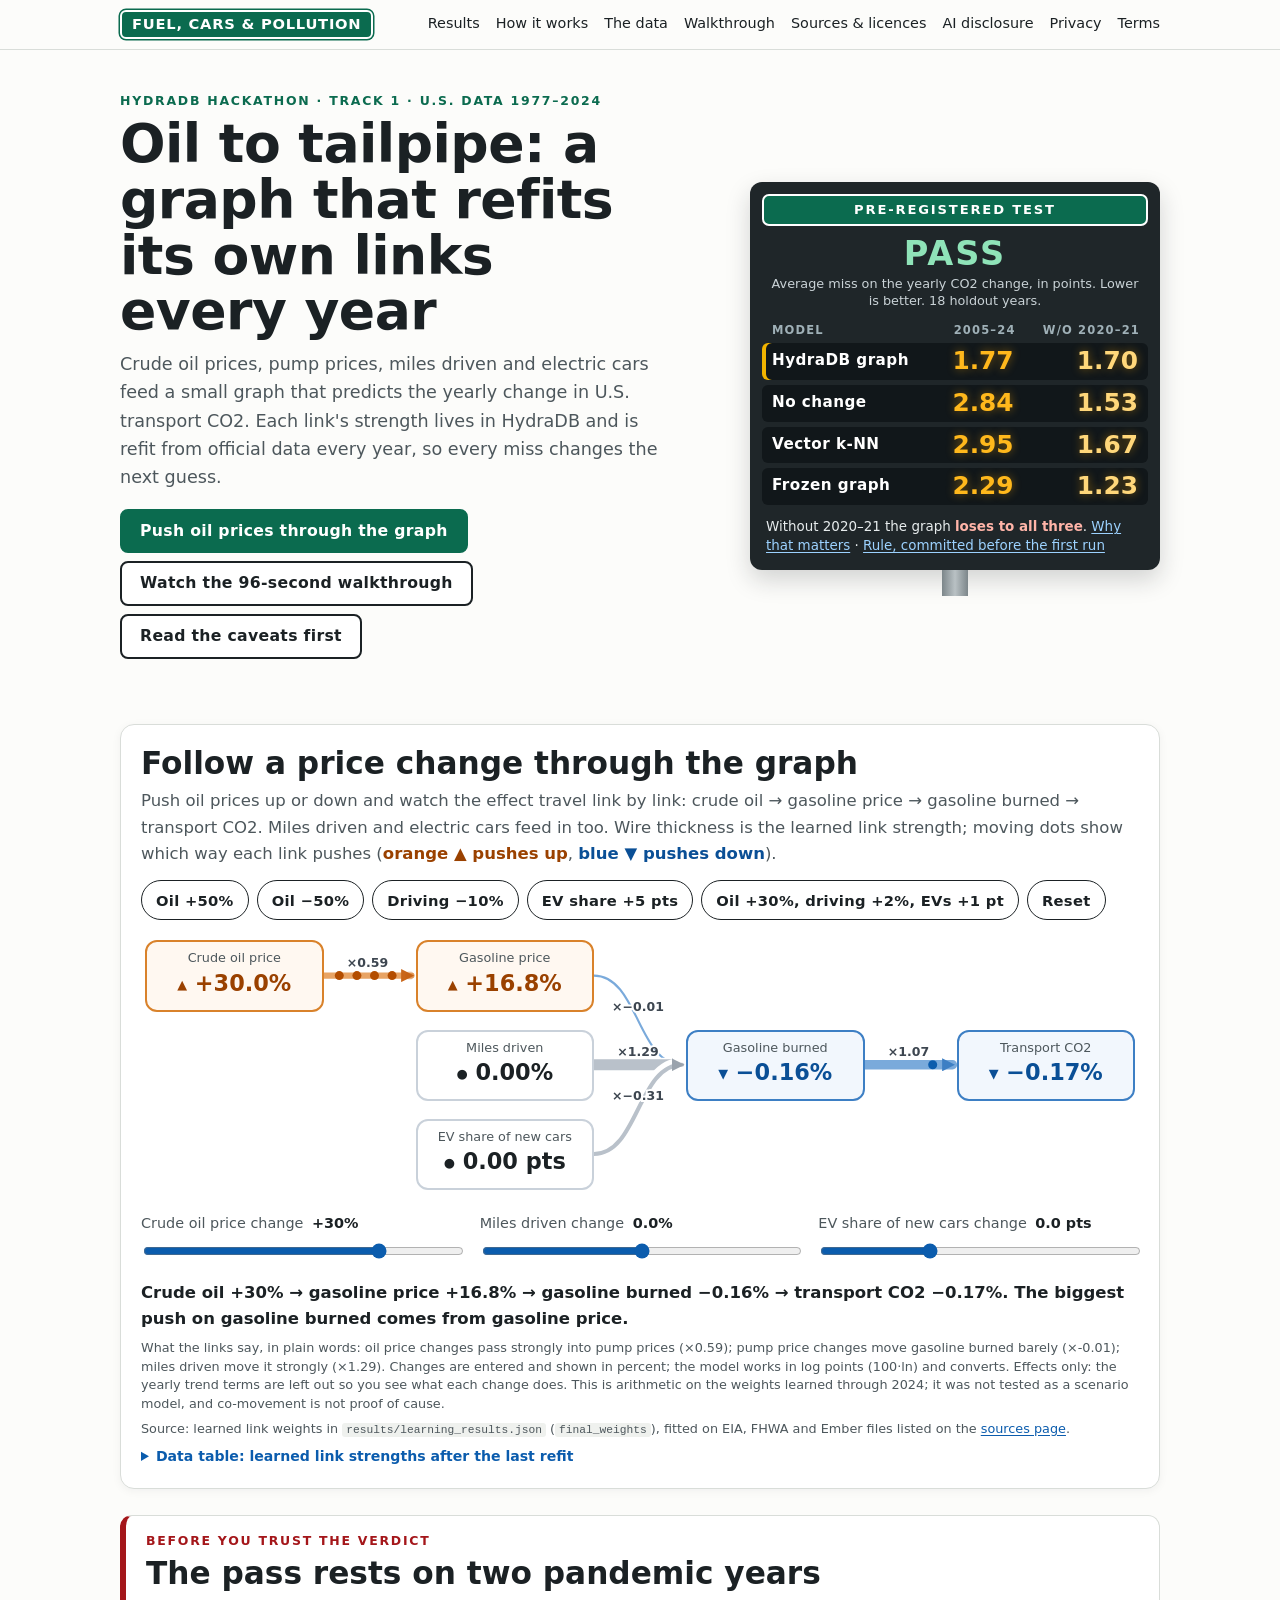
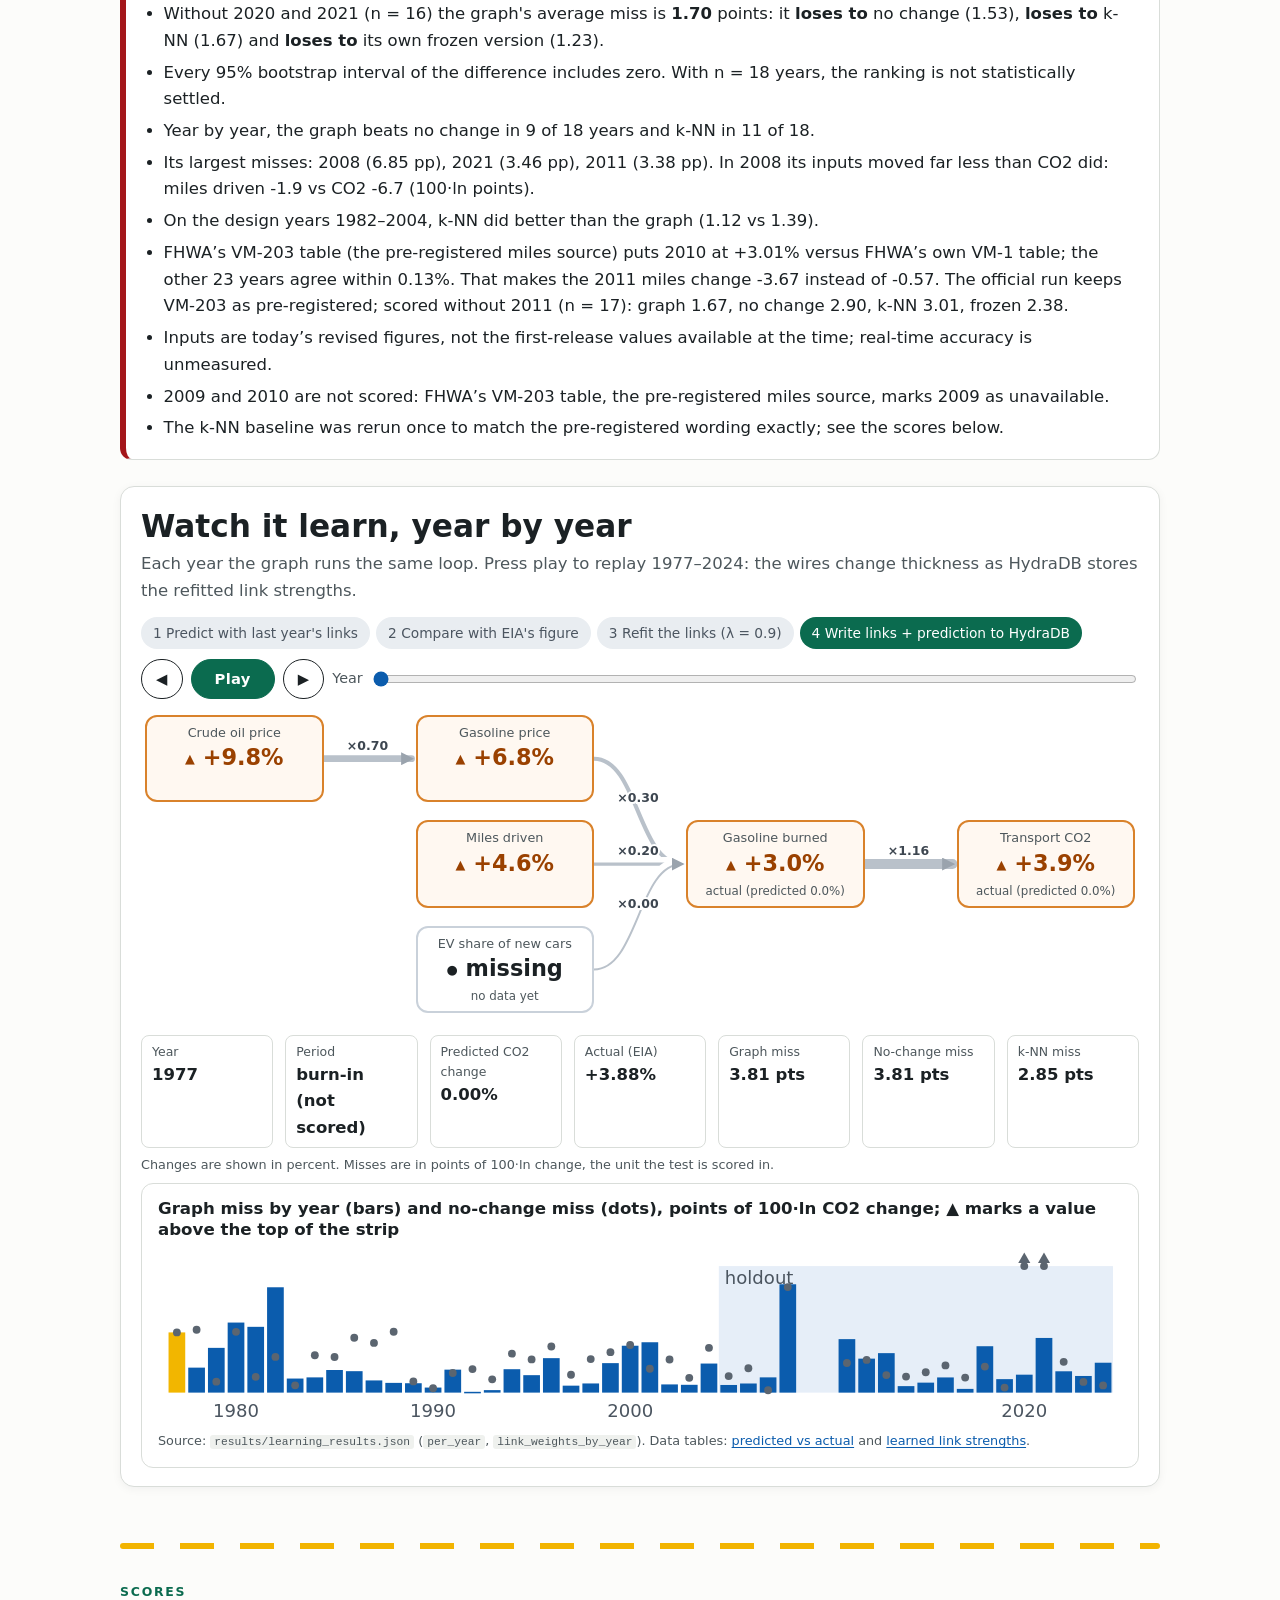
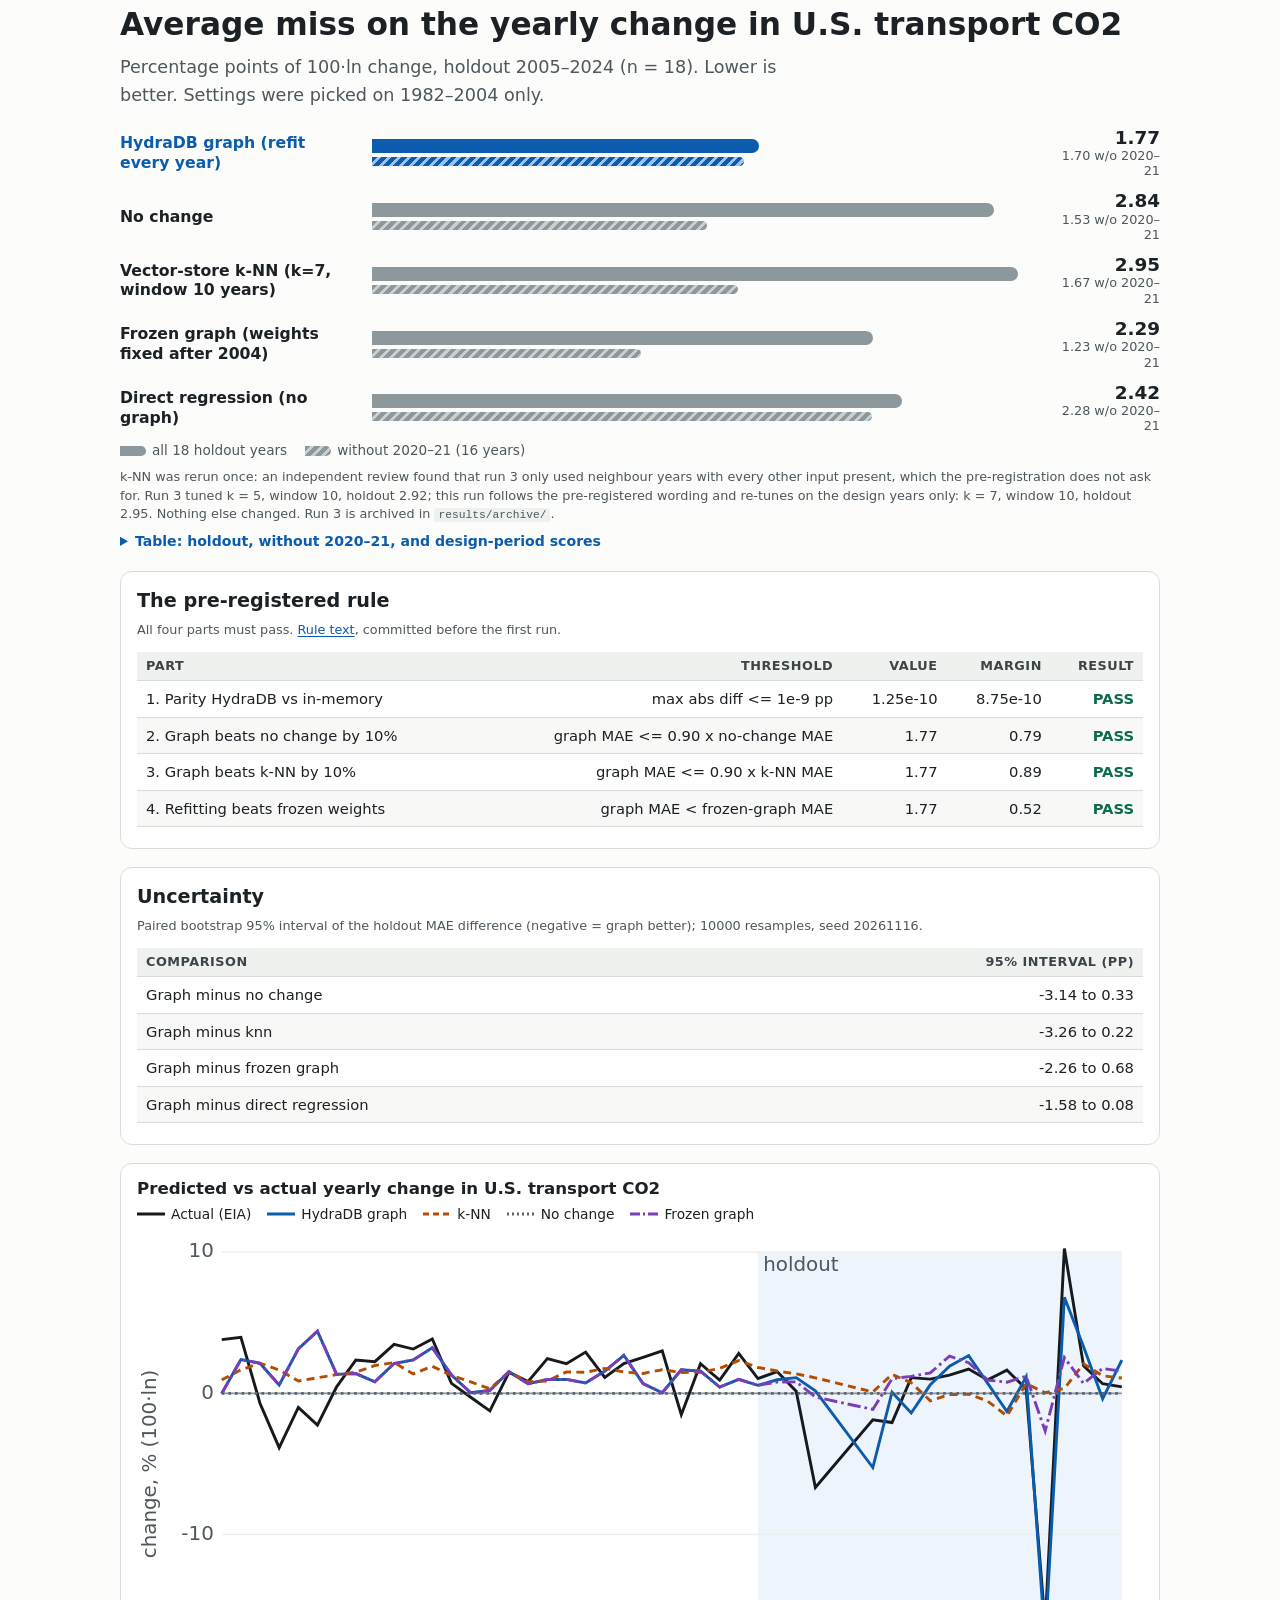
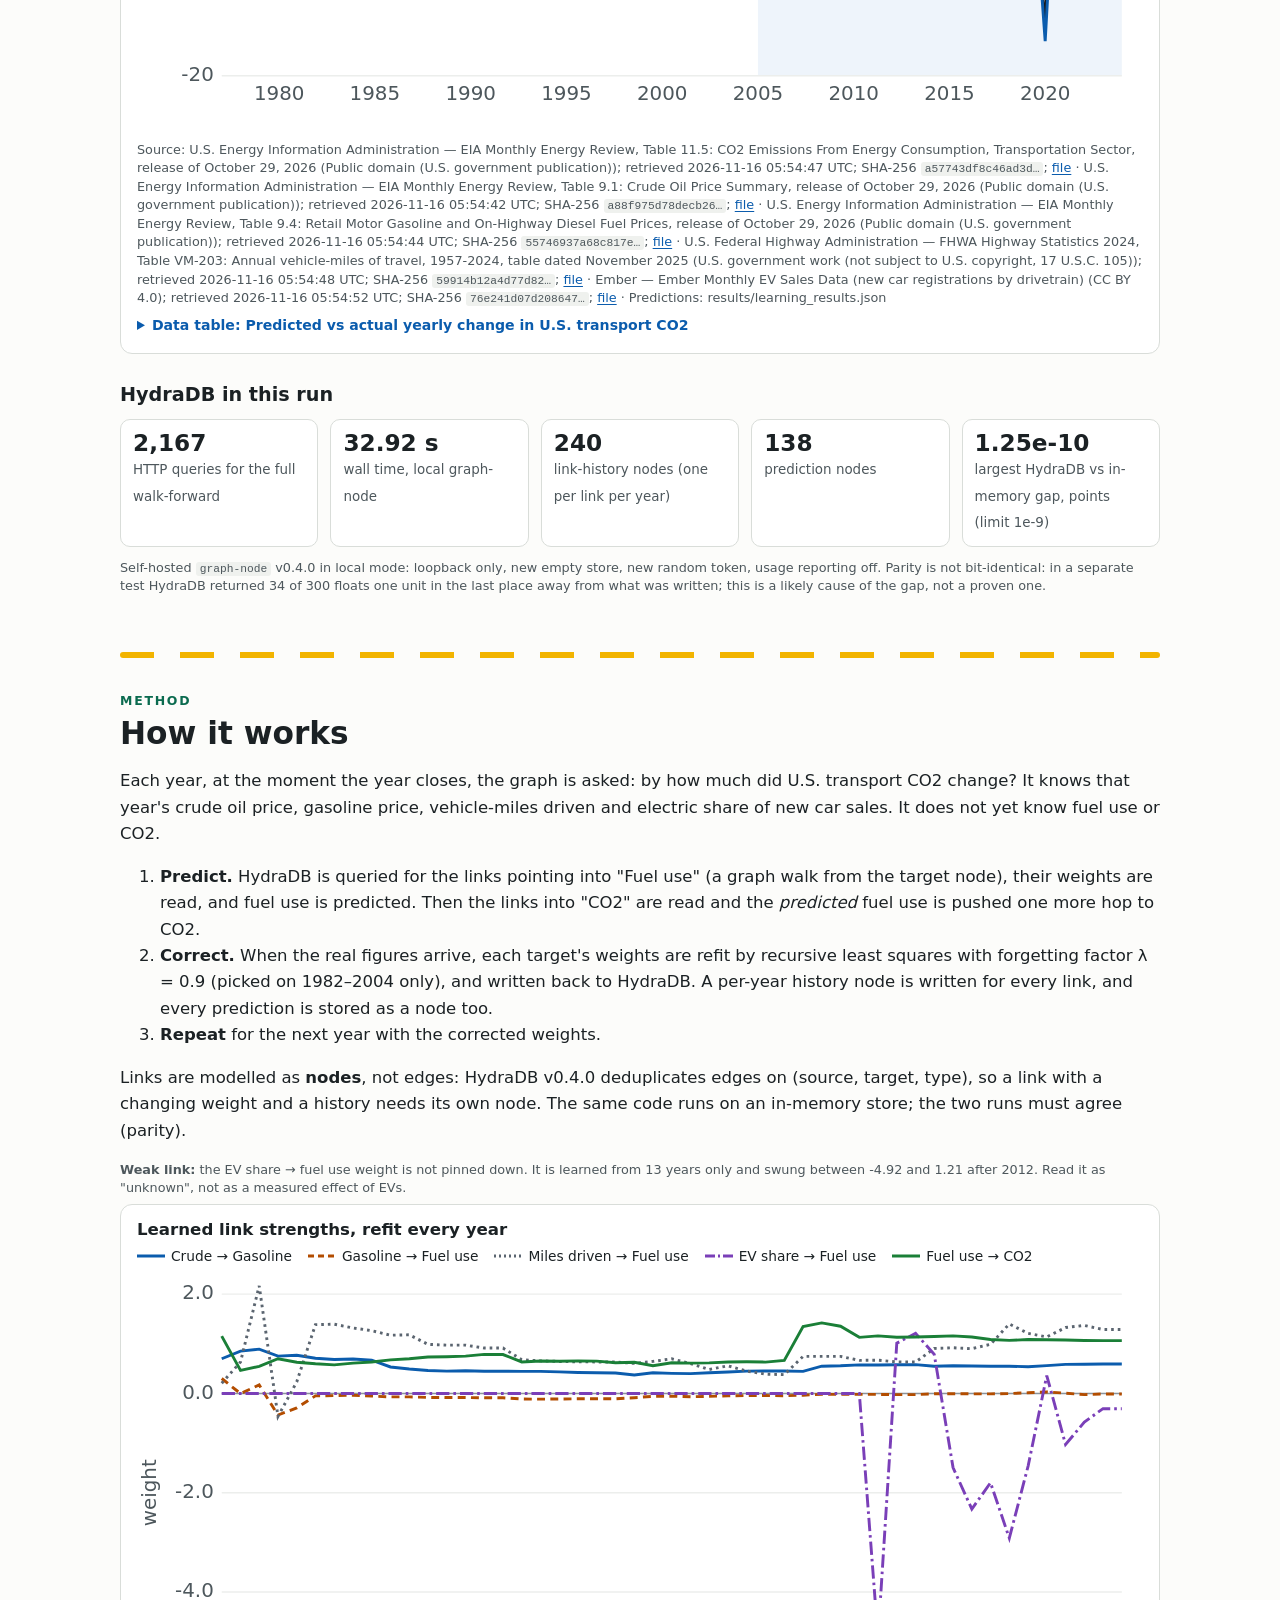
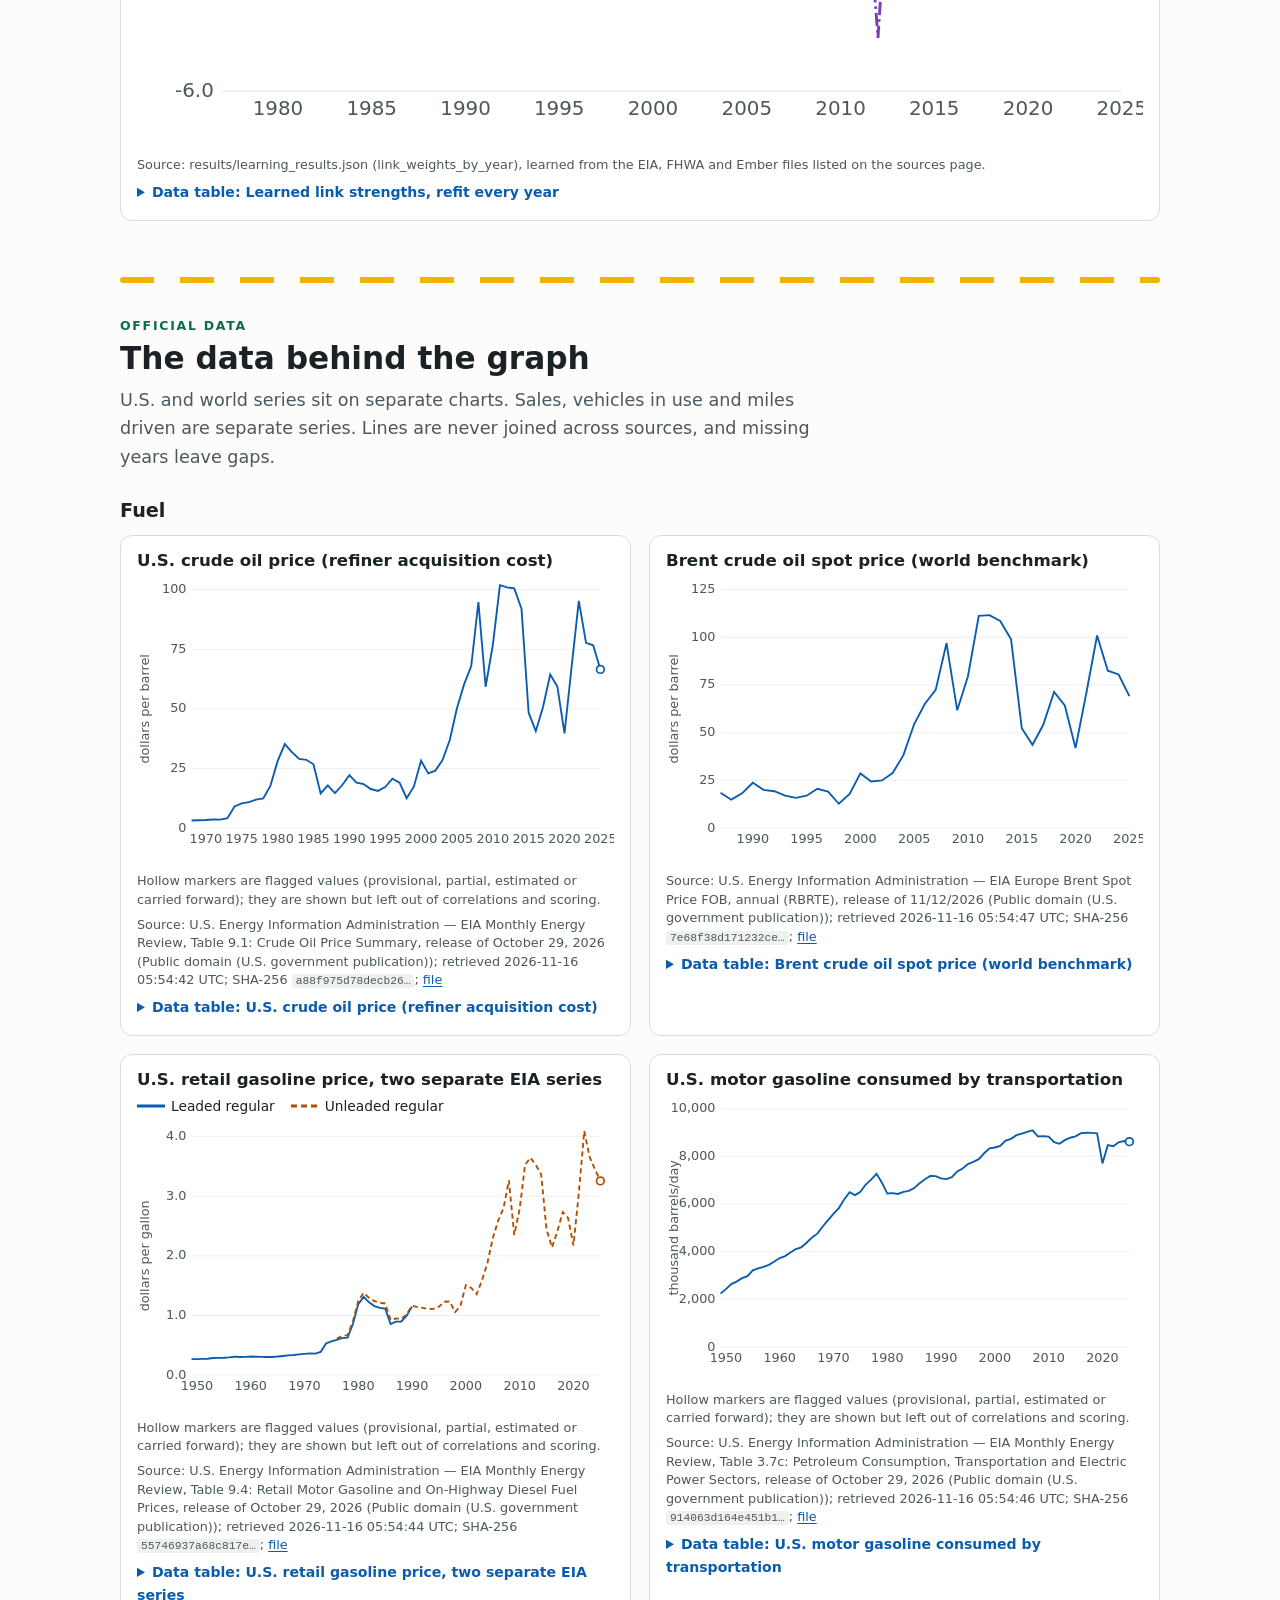
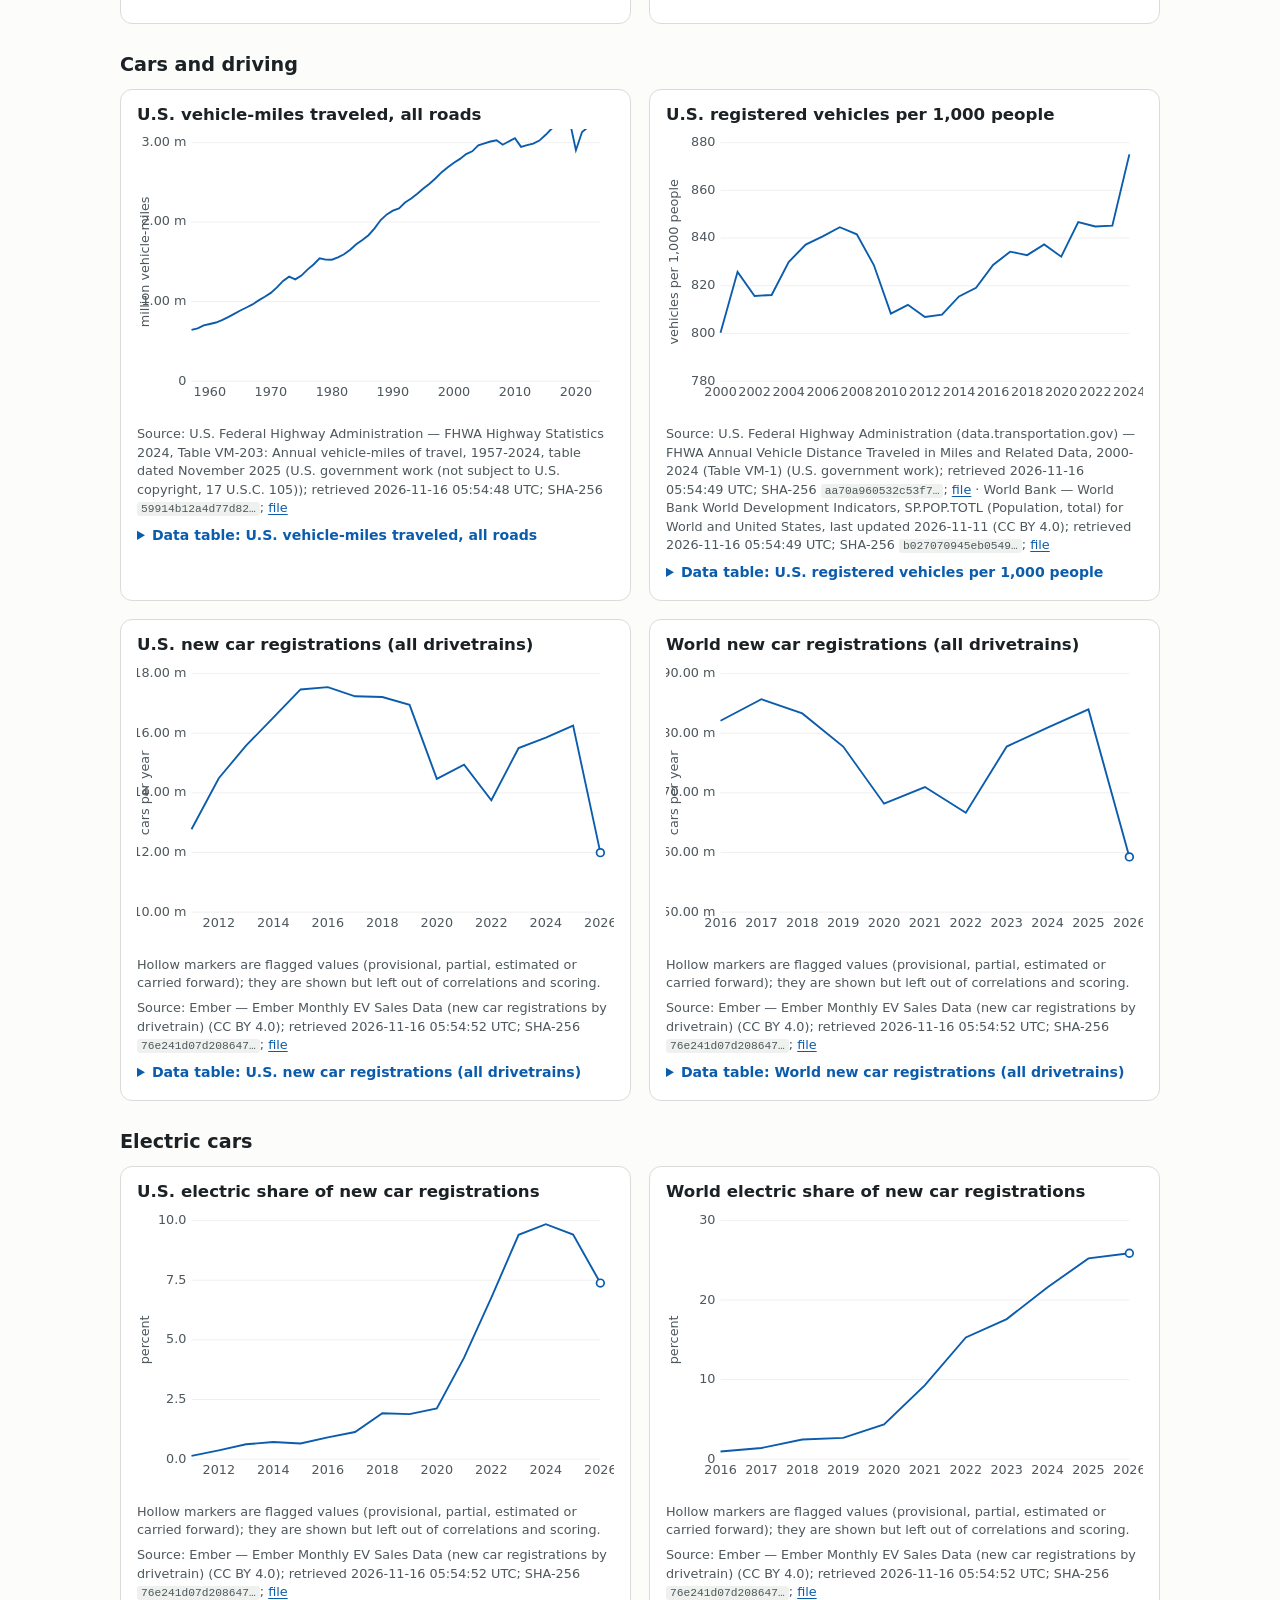
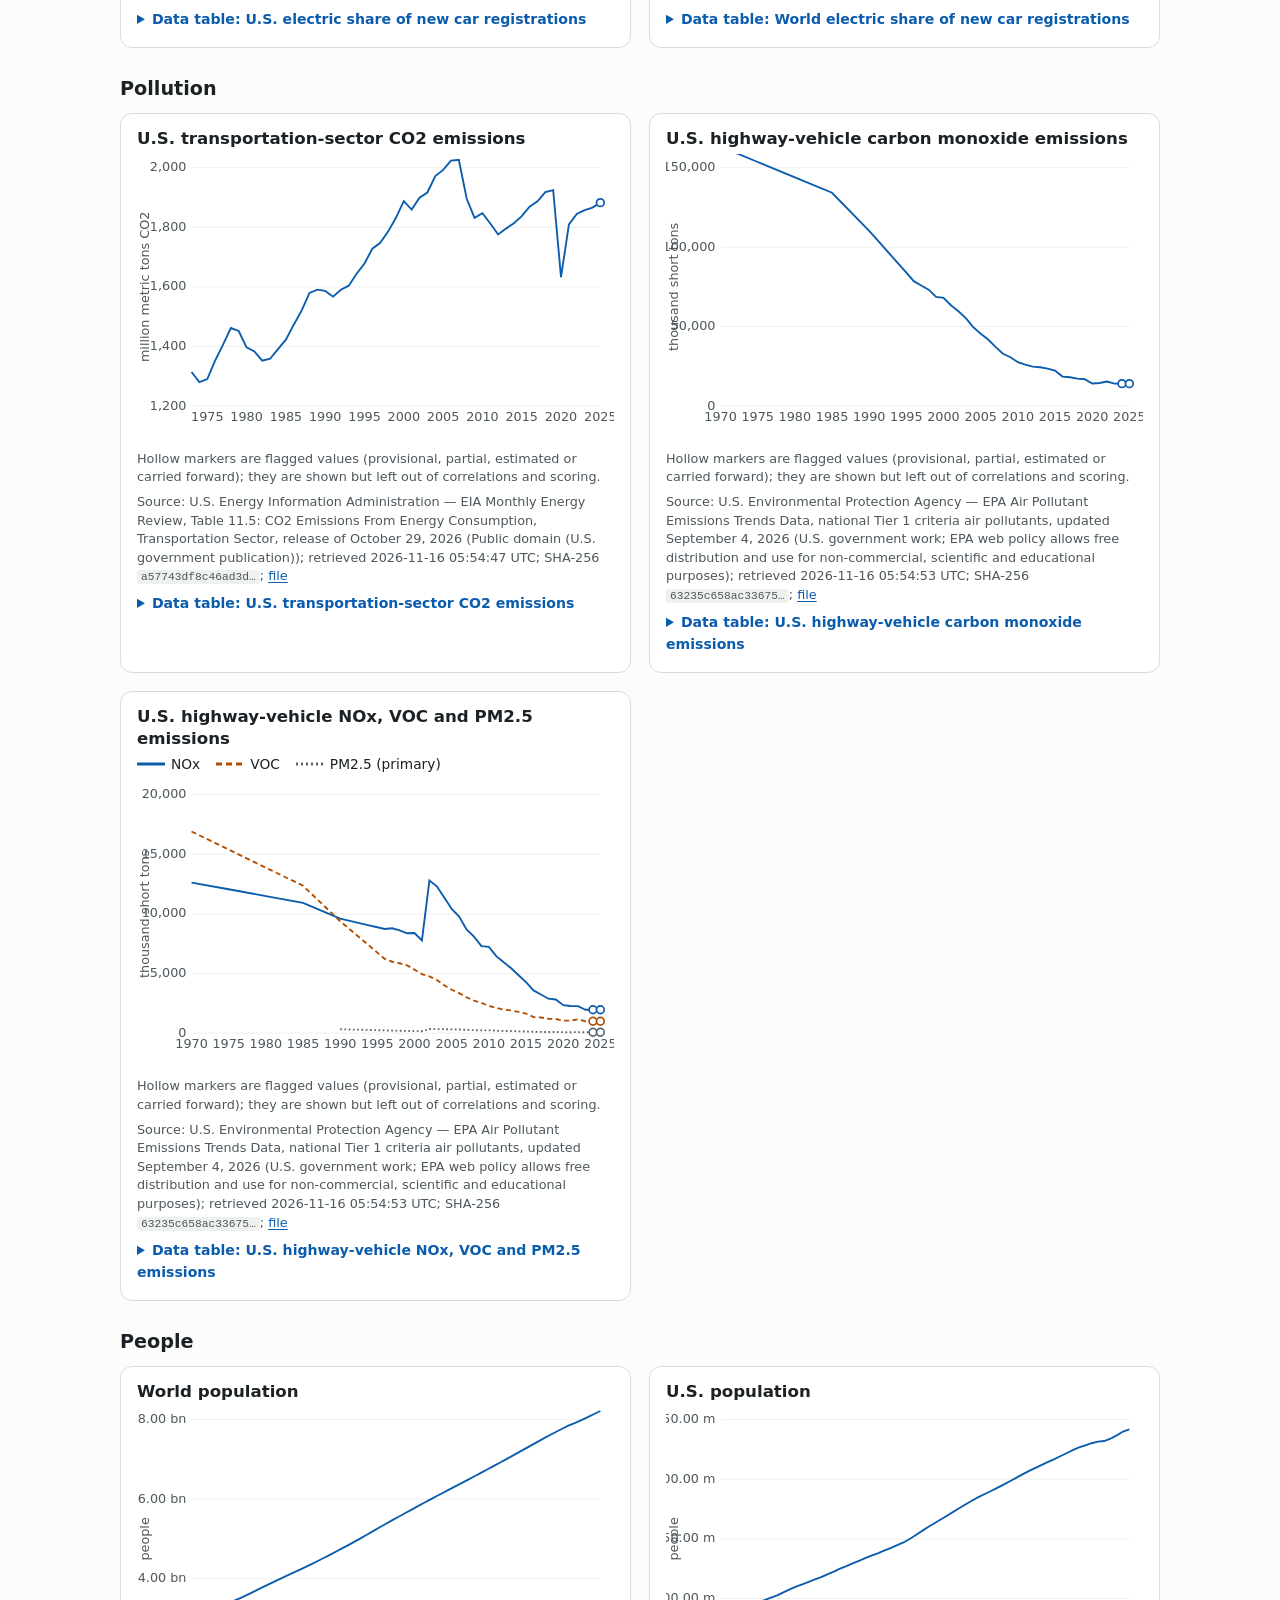
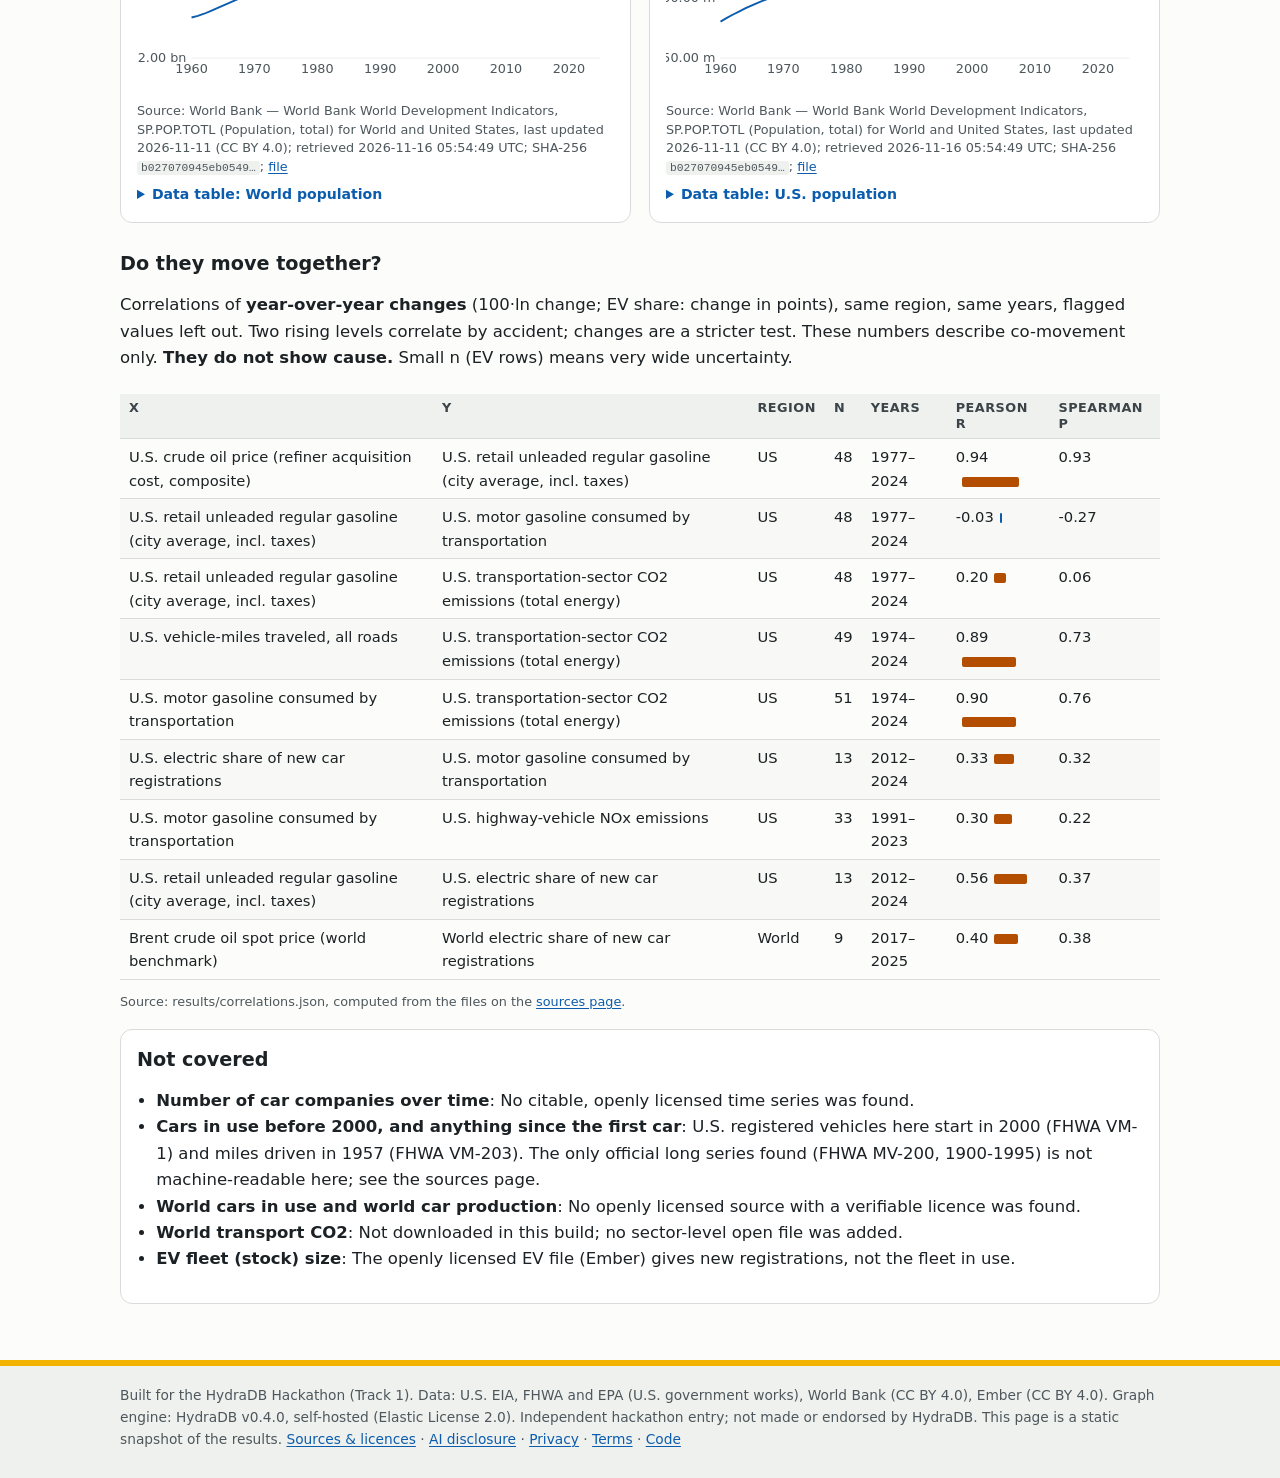
==== commit 40c4e5bd: "Captioned 96-second walkthrough video page (silent video, captions as text) Co-Authored-By: Claude O" ====
--- a/site/index.html
+++ b/site/index.html
@@ -1 +1 @@
-<!doctype html><html lang="en"><head><meta charset="utf-8"><meta name="viewport" content="width=device-width,initial-scale=1"><title>Fuel, Cars &amp; Pollution — a self-refitting HydraDB graph</title><meta name="description" content="A HydraDB graph links crude oil, gasoline, miles driven, EVs, fuel use and transport CO2, and refits its links every year. Pre-registered walk-forward test."><link rel="icon" href="favicon.svg" type="image/svg+xml"><meta property="og:type" content="website"><meta property="og:title" content="Fuel, Cars &amp; Pollution — a self-refitting HydraDB graph"><meta property="og:description" content="A HydraDB graph links crude oil, gasoline, miles driven, EVs, fuel use and transport CO2, and refits its links every year. Pre-registered walk-forward test."><meta property="og:image" content="https://fuel-cars-pollution.netlify.app/og.png"><meta property="og:url" content="https://fuel-cars-pollution.netlify.app/index.html"><meta name="twitter:card" content="summary_large_image"><link rel="stylesheet" href="style.css"></head><body><a class="skip" href="#main">Skip to content</a><header class="site"><div class="in"><a class="brand" href="index.html">Fuel, Cars &amp; Pollution</a><nav aria-label="Site"><a href="index.html">Results</a><a href="index.html#how">How it works</a><a href="index.html#data">The data</a><a href="sources.html">Sources &amp; licences</a><a href="ai.html">AI disclosure</a><a href="privacy.html">Privacy</a><a href="terms.html">Terms</a></nav></div></header><main id="main"><section class="hero" aria-labelledby="hero-h"><div><p class="eyebrow">HydraDB Hackathon · Track 1 · U.S. data 1977–2024</p><h1 id="hero-h">Oil to tailpipe: a graph that refits its own links every year</h1><p class="lede">Crude oil prices, pump prices, miles driven and electric cars feed a small graph that predicts the yearly change in U.S. transport CO2. Each link's strength lives in HydraDB and is refit from official data every year, so every miss changes the next guess.</p><p><a class="btn primary" href="#shock-flow">Push oil prices through the graph</a><a class="btn" href="#caveats">Read the caveats first</a></p></div><aside class="pylon" aria-label="Pre-registered test result"><div class="board"><div class="top">Pre-registered test</div><div class="verdict pass">PASS</div><p class="what">Average miss on the yearly CO2 change, in points. Lower is better. 18 holdout years.</p><table><thead><tr><th scope="col">Model</th><th scope="col">2005–24</th><th scope="col">w/o 2020–21</th></tr></thead><tbody><tr class="me"><th scope="row">HydraDB graph</th><td>1.77</td><td>1.70</td></tr><tr><th scope="row">No change</th><td>2.84</td><td>1.53</td></tr><tr><th scope="row">Vector k-NN</th><td>2.95</td><td>1.67</td></tr><tr><th scope="row">Frozen graph</th><td>2.29</td><td>1.23</td></tr></tbody></table><p class="foot">Without 2020–21 the graph <b>loses to all three</b>. <a href="#caveats">Why that matters</a> · <a href="https://github.com/Awes0mer/fuel-cars-pollution/blob/main/PREREGISTRATION.md">Rule, committed before the first run</a></p></div><div class="pole" aria-hidden="true"></div></aside></section><section class="flowcard" id="shock-flow" aria-labelledby="shock-h"><h2 id="shock-h" class="flow-h">Follow a price change through the graph</h2><p class="flow-lede">Push oil prices up or down and watch the effect travel link by link: crude oil → gasoline price → gasoline burned → transport CO2. Miles driven and electric cars feed in too. Wire thickness is the learned link strength; moving dots show which way each link pushes (<span class="k-up">orange ▲ pushes up</span>, <span class="k-down">blue ▼ pushes down</span>).</p><div class="presets" role="group" aria-label="Scenarios"><button type="button" data-preset="50,0,0">Oil +50%</button><button type="button" data-preset="-50,0,0">Oil −50%</button><button type="button" data-preset="0,-10,0">Driving −10%</button><button type="button" data-preset="0,0,5">EV share +5 pts</button><button type="button" data-preset="30,2,1">Oil +30%, driving +2%, EVs +1 pt</button><button type="button" data-preset="0,0,0">Reset</button></div><div class="flow-stage" role="group" aria-label="Price-change flowchart: crude oil, gasoline price, miles driven and EV share feed gasoline burned, which feeds transport CO2"><svg class="flow-wires" aria-hidden="true"></svg><div class="fnode flat" data-node="Crude"><div class="nm">Crude oil price</div><div class="valrow"><span class="arr" aria-hidden="true">●</span> <span class="val">—</span></div></div><div class="fnode flat" data-node="Gasoline"><div class="nm">Gasoline price</div><div class="valrow"><span class="arr" aria-hidden="true">●</span> <span class="val">—</span></div></div><div class="fnode flat" data-node="VMT"><div class="nm">Miles driven</div><div class="valrow"><span class="arr" aria-hidden="true">●</span> <span class="val">—</span></div></div><div class="fnode flat" data-node="EVShare"><div class="nm">EV share of new cars</div><div class="valrow"><span class="arr" aria-hidden="true">●</span> <span class="val">—</span></div></div><div class="fnode flat" data-node="FuelUse"><div class="nm">Gasoline burned</div><div class="valrow"><span class="arr" aria-hidden="true">●</span> <span class="val">—</span></div></div><div class="fnode flat" data-node="CO2"><div class="nm">Transport CO2</div><div class="valrow"><span class="arr" aria-hidden="true">●</span> <span class="val">—</span></div></div></div><div class="flow-controls"><label>Crude oil price change <output id="fx-crude-v"></output><input id="fx-crude" type="range" min="-60" max="60" step="1" value="30"></label><label>Miles driven change <output id="fx-vmt-v"></output><input id="fx-vmt" type="range" min="-15" max="15" step="0.5" value="0"></label><label>EV share of new cars change <output id="fx-ev-v"></output><input id="fx-ev" type="range" min="-5" max="10" step="0.5" value="0"></label></div><p class="flow-summary" aria-live="polite"></p><p class="note">What the links say, in plain words: oil price changes pass strongly into pump prices (×0.59); pump price changes move gasoline burned barely (×-0.01); miles driven move it strongly (×1.29). Changes are entered and shown in percent; the model works in log points (100·ln) and converts. Effects only: the yearly trend terms are left out so you see what each change does. This is arithmetic on the weights learned through 2024; it was not tested as a scenario model, and co-movement is not proof of cause.</p><noscript><p class="note">The animation needs JavaScript. The learned weights are in the table below.</p></noscript><p class="source">Source: learned link weights in <code>results/learning_results.json</code> (<code>final_weights</code>), fitted on EIA, FHWA and Ember files listed on the <a href="sources.html">sources page</a>.</p><details><summary>Data table: learned link strengths after the last refit</summary><div class="tablewrap"><table><caption>Final weights and intercepts per target node</caption><thead><tr><th scope="col">Target</th><th scope="col">Term</th><th scope="col">Value</th></tr></thead><tbody><tr><th scope="row">Gasoline</th><td>bias</td><td>1.0414</td></tr><tr><th scope="row">Gasoline</th><td>Crude → Gasoline</td><td>0.5933</td></tr><tr><th scope="row">FuelUse</th><td>bias</td><td>-0.3906</td></tr><tr><th scope="row">FuelUse</th><td>Gasoline → FuelUse</td><td>-0.0102</td></tr><tr><th scope="row">FuelUse</th><td>VMT → FuelUse</td><td>1.2877</td></tr><tr><th scope="row">FuelUse</th><td>EVShare → FuelUse</td><td>-0.3064</td></tr><tr><th scope="row">CO2</th><td>bias</td><td>0.0909</td></tr><tr><th scope="row">CO2</th><td>FuelUse → CO2</td><td>1.0651</td></tr></tbody></table></div></details></section><section class="caveats" id="caveats" aria-labelledby="cav-h"><p class="eyebrow">Before you trust the verdict</p><h2 id="cav-h">The pass rests on two pandemic years</h2><ul><li>Without 2020 and 2021 (n = 16) the graph's average miss is <b>1.70</b> points: it <b>loses to</b> no change (1.53), <b>loses to</b> k-NN (1.67) and <b>loses to</b> its own frozen version (1.23).</li><li>Every 95% bootstrap interval of the difference includes zero. With n = 18 years, the ranking is not statistically settled.</li><li>Year by year, the graph beats no change in 9 of 18 years and k-NN in 11 of 18.</li><li>Its largest misses: 2008 (6.85 pp), 2021 (3.46 pp), 2011 (3.38 pp). In 2008 its inputs moved far less than CO2 did: miles driven -1.9 vs CO2 -6.7 (100·ln points).</li><li>On the design years 1982–2004, k-NN did better than the graph (1.12 vs 1.39).</li><li>FHWA&rsquo;s VM-203 table (the pre-registered miles source) puts 2010 at +3.01% versus FHWA&rsquo;s own VM-1 table; the other 23 years agree within 0.13%. That makes the 2011 miles change -3.67 instead of -0.57. The official run keeps VM-203 as pre-registered; scored without 2011 (n = 17): graph 1.67, no change 2.90, k-NN 3.01, frozen 2.38.</li><li>Inputs are today&rsquo;s revised figures, not the first-release values available at the time; real-time accuracy is unmeasured.</li><li>2009 and 2010 are not scored: FHWA&rsquo;s VM-203 table, the pre-registered miles source, marks 2009 as unavailable.</li><li>The k-NN baseline was rerun once to match the pre-registered wording exactly; see the scores below.</li></ul></section><section class="flowcard" id="learn-flow" aria-labelledby="learn-h"><h2 id="learn-h" class="flow-h">Watch it learn, year by year</h2><p class="flow-lede">Each year the graph runs the same loop. Press play to replay 1977–2024: the wires change thickness as HydraDB stores the refitted link strengths.</p><ol class="steps" aria-label="The yearly loop"><li class="step">1 Predict with last year's links</li><li class="step">2 Compare with EIA's figure</li><li class="step">3 Refit the links (λ = 0.9)</li><li class="step">4 Write links + prediction to HydraDB</li></ol><div class="replay-controls"><button type="button" id="lr-prev" aria-label="Previous year">◀</button><button type="button" id="lr-play" aria-pressed="false">Play</button><button type="button" id="lr-next" aria-label="Next year">▶</button><label class="yr-slider">Year <input id="lr-year" type="range" min="0" max="0" step="1" value="0"></label></div><div class="flow-stage" role="group" aria-label="Learning-replay flowchart showing one year&#x27;s inputs, predictions and link strengths"><svg class="flow-wires" aria-hidden="true"></svg><div class="fnode flat" data-node="Crude"><div class="nm">Crude oil price</div><div class="valrow"><span class="arr" aria-hidden="true">●</span> <span class="val">—</span></div><div class="sub"></div></div><div class="fnode flat" data-node="Gasoline"><div class="nm">Gasoline price</div><div class="valrow"><span class="arr" aria-hidden="true">●</span> <span class="val">—</span></div><div class="sub"></div></div><div class="fnode flat" data-node="VMT"><div class="nm">Miles driven</div><div class="valrow"><span class="arr" aria-hidden="true">●</span> <span class="val">—</span></div><div class="sub"></div></div><div class="fnode flat" data-node="EVShare"><div class="nm">EV share of new cars</div><div class="valrow"><span class="arr" aria-hidden="true">●</span> <span class="val">—</span></div><div class="sub"></div></div><div class="fnode flat" data-node="FuelUse"><div class="nm">Gasoline burned</div><div class="valrow"><span class="arr" aria-hidden="true">●</span> <span class="val">—</span></div><div class="sub"></div></div><div class="fnode flat" data-node="CO2"><div class="nm">Transport CO2</div><div class="valrow"><span class="arr" aria-hidden="true">●</span> <span class="val">—</span></div><div class="sub"></div></div></div><dl class="lr-panel"><div><dt>Year</dt><dd data-f="year"></dd></div><div><dt>Period</dt><dd data-f="period"></dd></div><div><dt>Predicted CO2 change</dt><dd data-f="pred"></dd></div><div><dt>Actual (EIA)</dt><dd data-f="actual"></dd></div><div><dt>Graph miss</dt><dd data-f="err"></dd></div><div><dt>No-change miss</dt><dd data-f="nc"></dd></div><div><dt>k-NN miss</dt><dd data-f="knn"></dd></div></dl><p class="note">Changes are shown in percent. Misses are in points of 100·ln change, the unit the test is scored in.</p><p class="note" data-f="note" aria-live="polite"></p><figure class="strip"><figcaption class="ctitle">Graph miss by year (bars) and no-change miss (dots), points of 100·ln CO2 change; ▲ marks a value above the top of the strip</figcaption><svg class="err-strip chart" role="img" aria-label="Absolute error of the graph per year, with the no-change error as dots; the data table is under the Predicted vs actual chart."></svg><p class="source">Source: <code>results/learning_results.json</code> (<code>per_year</code>, <code>link_weights_by_year</code>). Data tables: <a href="#pred">predicted vs actual</a> and <a href="#weights">learned link strengths</a>.</p></figure></section><section id="scores" aria-labelledby="scores-h"><div class="lane" aria-hidden="true"></div><p class="eyebrow">Scores</p><h2 id="scores-h">Average miss on the yearly change in U.S. transport CO2</h2><p class="lede">Percentage points of 100·ln change, holdout 2005–2024 (n = 18). Lower is better. Settings were picked on 1982–2004 only.</p><div class="bars"><div class="bar-row me"><div class="bar-name">HydraDB graph (refit every year)</div><div class="bar-track" aria-hidden="true"><span style="width:57.6%"></span><span class="ex" style="width:55.4%"></span></div><div class="bar-val">1.77<small>1.70 w/o 2020–21</small></div></div><div class="bar-row"><div class="bar-name">No change</div><div class="bar-track" aria-hidden="true"><span style="width:92.6%"></span><span class="ex" style="width:49.9%"></span></div><div class="bar-val">2.84<small>1.53 w/o 2020–21</small></div></div><div class="bar-row"><div class="bar-name">Vector-store k-NN (k=7, window 10 years)</div><div class="bar-track" aria-hidden="true"><span style="width:96.2%"></span><span class="ex" style="width:54.5%"></span></div><div class="bar-val">2.95<small>1.67 w/o 2020–21</small></div></div><div class="bar-row"><div class="bar-name">Frozen graph (weights fixed after 2004)</div><div class="bar-track" aria-hidden="true"><span style="width:74.6%"></span><span class="ex" style="width:40.1%"></span></div><div class="bar-val">2.29<small>1.23 w/o 2020–21</small></div></div><div class="bar-row"><div class="bar-name">Direct regression (no graph)</div><div class="bar-track" aria-hidden="true"><span style="width:78.8%"></span><span class="ex" style="width:74.4%"></span></div><div class="bar-val">2.42<small>2.28 w/o 2020–21</small></div></div></div><p class="bar-key"><span><i></i>all 18 holdout years</span><span><i class="ex"></i>without 2020–21 (16 years)</span></p><p class="note">k-NN was rerun once: an independent review found that run 3 only used neighbour years with every other input present, which the pre-registration does not ask for. Run 3 tuned k = 5, window 10, holdout 2.92; this run follows the pre-registered wording and re-tunes on the design years only: k = 7, window 10, holdout 2.95. Nothing else changed. Run 3 is archived in <code>results/archive/</code>.</p><details><summary>Table: holdout, without 2020–21, and design-period scores</summary><div class="tablewrap"><table><caption>MAE of the predicted yearly change in U.S. transport CO2</caption><thead><tr><th scope="col">Model</th><th scope="col">Holdout MAE</th><th scope="col">n</th><th scope="col">Without 2020–21 (n=16)</th><th scope="col">Design MAE (n=23)</th></tr></thead><tbody><tr><td>HydraDB graph (refit every year)</td><td>1.77</td><td>18</td><td>1.70</td><td>1.39</td></tr><tr><td>No change</td><td>2.84</td><td>18</td><td>1.53</td><td>2.00</td></tr><tr><td>Vector-store k-NN (k=7, window 10 years)</td><td>2.95</td><td>18</td><td>1.67</td><td>1.12</td></tr><tr><td>Frozen graph (weights fixed after 2004)</td><td>2.29</td><td>18</td><td>1.23</td><td>1.39</td></tr><tr><td>Direct regression (no graph)</td><td>2.42</td><td>18</td><td>2.28</td><td>1.62</td></tr></tbody></table></div></details><div class="card wide"><h3>The pre-registered rule</h3><p class="note">All four parts must pass. <a href="https://github.com/Awes0mer/fuel-cars-pollution/blob/main/PREREGISTRATION.md">Rule text</a>, committed before the first run.</p><div class="tablewrap"><table><thead><tr><th scope="col">Part</th><th scope="col">Threshold</th><th scope="col">Value</th><th scope="col">Margin</th><th scope="col">Result</th></tr></thead><tbody><tr><td>1. Parity HydraDB vs in-memory</td><td>max abs diff &lt;= 1e-9 pp</td><td>1.25e-10</td><td>8.75e-10</td><td class="pass">PASS</td></tr><tr><td>2. Graph beats no change by 10%</td><td>graph MAE &lt;= 0.90 x no-change MAE</td><td>1.77</td><td>0.79</td><td class="pass">PASS</td></tr><tr><td>3. Graph beats k-NN by 10%</td><td>graph MAE &lt;= 0.90 x k-NN MAE</td><td>1.77</td><td>0.89</td><td class="pass">PASS</td></tr><tr><td>4. Refitting beats frozen weights</td><td>graph MAE &lt; frozen-graph MAE</td><td>1.77</td><td>0.52</td><td class="pass">PASS</td></tr></tbody></table></div></div><div class="card wide"><h3>Uncertainty</h3><p class="note">Paired bootstrap 95% interval of the holdout MAE difference (negative = graph better); 10000 resamples, seed 20261116.</p><div class="tablewrap"><table><thead><tr><th scope="col">Comparison</th><th scope="col">95% interval (pp)</th></tr></thead><tbody><tr><td>Graph minus no change</td><td>-3.14 to 0.33</td></tr><tr><td>Graph minus knn</td><td>-3.26 to 0.22</td></tr><tr><td>Graph minus frozen graph</td><td>-2.26 to 0.68</td></tr><tr><td>Graph minus direct regression</td><td>-1.58 to 0.08</td></tr></tbody></table></div></div><figure id="pred"><figcaption class="ctitle">Predicted vs actual yearly change in U.S. transport CO2</figcaption><ul class="legend"><li><svg width="28" height="10" aria-hidden="true"><line x1="0" x2="28" y1="5" y2="5" stroke="#16191d" stroke-width="3"/></svg>Actual (EIA)</li><li><svg width="28" height="10" aria-hidden="true"><line x1="0" x2="28" y1="5" y2="5" stroke="#0b5cad" stroke-width="3"/></svg>HydraDB graph</li><li><svg width="28" height="10" aria-hidden="true"><line x1="0" x2="28" y1="5" y2="5" stroke="#b34d00" stroke-width="3" stroke-dasharray="6 4"/></svg>k-NN</li><li><svg width="28" height="10" aria-hidden="true"><line x1="0" x2="28" y1="5" y2="5" stroke="#5b6570" stroke-width="3" stroke-dasharray="2 3"/></svg>No change</li><li><svg width="28" height="10" aria-hidden="true"><line x1="0" x2="28" y1="5" y2="5" stroke="#7a3fb8" stroke-width="3" stroke-dasharray="10 3 2 3"/></svg>Frozen graph</li></ul><svg viewBox="0 0 760 380" role="img" aria-labelledby="pred-t pred-d" class="chart"><title id="pred-t">Predicted vs actual yearly change in U.S. transport CO2</title><desc id="pred-d">Walk-forward predictions 1977 to 2024. Design years 1982-2004, holdout 2005-2024; 2009 and 2010 missing because vehicle-miles for 2009 are unavailable.</desc><rect x="469.1" y="16" width="274.9" height="320" fill="#eef4fb"/><text x="473.1" y="30" class="tick" text-anchor="start">holdout</text><line x1="64" x2="744" y1="336.0" y2="336.0" class="grid"/><text x="58" y="340.0" class="tick" text-anchor="end">-20</text><line x1="64" x2="744" y1="229.3" y2="229.3" class="grid"/><text x="58" y="233.3" class="tick" text-anchor="end">-10</text><line x1="64" x2="744" y1="122.7" y2="122.7" class="grid"/><text x="58" y="126.7" class="tick" text-anchor="end">0</text><line x1="64" x2="744" y1="16.0" y2="16.0" class="grid"/><text x="58" y="20.0" class="tick" text-anchor="end">10</text><line x1="64" x2="744" y1="122.7" y2="122.7" class="zero"/><text x="107.4" y="354" class="tick" text-anchor="middle">1980</text><text x="179.7" y="354" class="tick" text-anchor="middle">1985</text><text x="252.1" y="354" class="tick" text-anchor="middle">1990</text><text x="324.4" y="354" class="tick" text-anchor="middle">1995</text><text x="396.8" y="354" class="tick" text-anchor="middle">2000</text><text x="469.1" y="354" class="tick" text-anchor="middle">2005</text><text x="541.4" y="354" class="tick" text-anchor="middle">2010</text><text x="613.8" y="354" class="tick" text-anchor="middle">2015</text><text x="686.1" y="354" class="tick" text-anchor="middle">2020</text><text x="14" y="176" class="axis" transform="rotate(-90 14 176)" text-anchor="middle">change, % (100·ln)</text><path d="M64.0,82.1 L78.5,80.3 L92.9,130.1 L107.4,163.7 L121.9,133.3 L136.3,146.7 L150.8,117.7 L165.3,97.5 L179.7,98.7 L194.2,85.7 L208.7,89.2 L223.1,81.6 L237.6,115.1 L252.1,125.6 L266.6,135.9 L281.0,106.8 L295.5,113.7 L310.0,96.4 L324.4,100.3 L338.9,91.5 L353.4,110.6 L367.8,100.1 L382.3,95.4 L396.8,90.6 L411.2,138.8 L425.7,100.3 L440.2,112.7 L454.6,92.5 L469.1,111.5 L483.6,106.2 L498.0,121.1 L512.5,193.8 L555.9,142.6 L570.4,144.7 L584.9,110.8 L599.3,111.9 L613.8,108.9 L628.3,104.3 L642.7,112.5 L657.2,105.1 L671.7,119.3 L686.1,297.8 L700.6,13.2 L715.1,101.9 L729.5,115.4 L744.0,117.8" fill="none" stroke="#16191d" stroke-width="2.2"/><path d="M64.0,122.7 L78.5,97.1 L92.9,99.9 L107.4,116.4 L121.9,89.0 L136.3,75.7 L150.8,108.3 L165.3,107.7 L179.7,113.9 L194.2,100.1 L208.7,97.4 L223.1,88.2 L237.6,108.8 L252.1,122.2 L266.6,120.4 L281.0,106.3 L295.5,115.4 L310.0,112.2 L324.4,112.1 L338.9,114.8 L353.4,105.9 L367.8,93.9 L382.3,115.3 L396.8,122.2 L411.2,104.8 L425.7,105.9 L440.2,117.9 L454.6,112.1 L469.1,116.6 L483.6,112.4 L498.0,110.8 L512.5,120.8 L555.9,178.7 L570.4,121.8 L584.9,137.5 L599.3,116.2 L613.8,102.2 L628.3,94.1 L642.7,115.1 L657.2,136.4 L671.7,110.2 L686.1,309.9 L700.6,50.1 L715.1,87.5 L729.5,126.7 L744.0,97.6" fill="none" stroke="#0b5cad" stroke-width="2.2"/><path d="M64.0,112.5 L78.5,104.9 L92.9,99.9 L107.4,105.0 L121.9,113.3 L136.3,110.9 L150.8,108.5 L165.3,106.7 L179.7,101.6 L194.2,99.4 L208.7,108.0 L223.1,102.2 L237.6,109.2 L252.1,114.0 L266.6,119.2 L281.0,106.6 L295.5,113.9 L310.0,113.3 L324.4,106.5 L338.9,106.7 L353.4,103.8 L367.8,106.5 L382.3,107.6 L396.8,104.8 L411.2,106.9 L425.7,106.7 L440.2,103.8 L454.6,97.9 L469.1,103.1 L483.6,105.8 L498.0,107.9 L512.5,110.9 L555.9,121.6 L570.4,108.3 L584.9,114.6 L599.3,128.3 L613.8,123.6 L628.3,123.3 L642.7,128.6 L657.2,139.7 L671.7,115.3 L686.1,122.2 L700.6,118.9 L715.1,100.4 L729.5,109.4 L744.0,111.1" fill="none" stroke="#b34d00" stroke-width="2.2" stroke-dasharray="6 4"/><path d="M64.0,122.7 L78.5,122.7 L92.9,122.7 L107.4,122.7 L121.9,122.7 L136.3,122.7 L150.8,122.7 L165.3,122.7 L179.7,122.7 L194.2,122.7 L208.7,122.7 L223.1,122.7 L237.6,122.7 L252.1,122.7 L266.6,122.7 L281.0,122.7 L295.5,122.7 L310.0,122.7 L324.4,122.7 L338.9,122.7 L353.4,122.7 L367.8,122.7 L382.3,122.7 L396.8,122.7 L411.2,122.7 L425.7,122.7 L440.2,122.7 L454.6,122.7 L469.1,122.7 L483.6,122.7 L498.0,122.7 L512.5,122.7 L555.9,122.7 L570.4,122.7 L584.9,122.7 L599.3,122.7 L613.8,122.7 L628.3,122.7 L642.7,122.7 L657.2,122.7 L671.7,122.7 L686.1,122.7 L700.6,122.7 L715.1,122.7 L729.5,122.7 L744.0,122.7" fill="none" stroke="#5b6570" stroke-width="2.2" stroke-dasharray="2 3"/><path d="M64.0,122.7 L78.5,97.1 L92.9,99.9 L107.4,116.4 L121.9,89.0 L136.3,75.7 L150.8,108.3 L165.3,107.7 L179.7,113.9 L194.2,100.1 L208.7,97.4 L223.1,88.2 L237.6,108.8 L252.1,122.2 L266.6,120.4 L281.0,106.3 L295.5,115.4 L310.0,112.2 L324.4,112.1 L338.9,114.8 L353.4,105.9 L367.8,93.9 L382.3,115.3 L396.8,122.2 L411.2,104.8 L425.7,105.9 L440.2,117.9 L454.6,112.1 L469.1,116.6 L483.6,114.1 L498.0,114.0 L512.5,125.4 L555.9,134.8 L570.4,111.6 L584.9,109.8 L599.3,107.2 L613.8,94.5 L628.3,99.5 L642.7,112.6 L657.2,114.2 L671.7,109.7 L686.1,151.1 L700.6,95.6 L715.1,115.2 L729.5,103.8 L744.0,106.0" fill="none" stroke="#7a3fb8" stroke-width="2.2" stroke-dasharray="10 3 2 3"/></svg><p class="source">Source: U.S. Energy Information Administration — EIA Monthly Energy Review, Table 11.5: CO2 Emissions From Energy Consumption, Transportation Sector, release of October 29, 2026 (Public domain (U.S. government publication)); retrieved 2026-11-16 05:54:47 UTC; SHA-256 <code>a57743df8c46ad3d…</code>; <a href="https://www.eia.gov/totalenergy/data/browser/csv.php?tbl=T11.05">file</a> · U.S. Energy Information Administration — EIA Monthly Energy Review, Table 9.1: Crude Oil Price Summary, release of October 29, 2026 (Public domain (U.S. government publication)); retrieved 2026-11-16 05:54:42 UTC; SHA-256 <code>a88f975d78decb26…</code>; <a href="https://www.eia.gov/totalenergy/data/browser/csv.php?tbl=T09.01">file</a> · U.S. Energy Information Administration — EIA Monthly Energy Review, Table 9.4: Retail Motor Gasoline and On-Highway Diesel Fuel Prices, release of October 29, 2026 (Public domain (U.S. government publication)); retrieved 2026-11-16 05:54:44 UTC; SHA-256 <code>55746937a68c817e…</code>; <a href="https://www.eia.gov/totalenergy/data/browser/csv.php?tbl=T09.04">file</a> · U.S. Federal Highway Administration — FHWA Highway Statistics 2024, Table VM-203: Annual vehicle-miles of travel, 1957-2024, table dated November 2025 (U.S. government work (not subject to U.S. copyright, 17 U.S.C. 105)); retrieved 2026-11-16 05:54:48 UTC; SHA-256 <code>59914b12a4d77d82…</code>; <a href="https://www.fhwa.dot.gov/policyinformation/statistics/2024/xls/vm203.xlsx">file</a> · Ember — Ember Monthly EV Sales Data (new car registrations by drivetrain) (CC BY 4.0); retrieved 2026-11-16 05:54:52 UTC; SHA-256 <code>76e241d07d208647…</code>; <a href="https://files.ember-energy.org/public-downloads/transport/outputs/monthly_ev_sales.csv">file</a> · Predictions: results/learning_results.json</p><details><summary>Data table: Predicted vs actual yearly change in U.S. transport CO2</summary><div class="tablewrap"><table><caption>Predicted vs actual yearly change in U.S. transport CO2 — percentage points of 100·ln change; holdout starts 2005</caption><thead><tr><th scope="col">Year</th><th scope="col">Actual (EIA)</th><th scope="col">HydraDB graph</th><th scope="col">k-NN</th><th scope="col">No change</th><th scope="col">Frozen graph</th></tr></thead><tbody><tr><th scope="row">1977</th><td>3.81</td><td>0.00</td><td>0.96</td><td>0.00</td><td>0.00</td></tr><tr><th scope="row">1978</th><td>3.98</td><td>2.40</td><td>1.67</td><td>0.00</td><td>2.40</td></tr><tr><th scope="row">1979</th><td>-0.69</td><td>2.13</td><td>2.13</td><td>0.00</td><td>2.13</td></tr><tr><th scope="row">1980</th><td>-3.84</td><td>0.59</td><td>1.66</td><td>0.00</td><td>0.59</td></tr><tr><th scope="row">1981</th><td>-1.00</td><td>3.16</td><td>0.87</td><td>0.00</td><td>3.16</td></tr><tr><th scope="row">1982</th><td>-2.26</td><td>4.40</td><td>1.11</td><td>0.00</td><td>4.40</td></tr><tr><th scope="row">1983</th><td>0.46</td><td>1.35</td><td>1.33</td><td>0.00</td><td>1.35</td></tr><tr><th scope="row">1984</th><td>2.36</td><td>1.40</td><td>1.50</td><td>0.00</td><td>1.40</td></tr><tr><th scope="row">1985</th><td>2.25</td><td>0.82</td><td>1.98</td><td>0.00</td><td>0.82</td></tr><tr><th scope="row">1986</th><td>3.47</td><td>2.11</td><td>2.18</td><td>0.00</td><td>2.11</td></tr><tr><th scope="row">1987</th><td>3.14</td><td>2.37</td><td>1.37</td><td>0.00</td><td>2.37</td></tr><tr><th scope="row">1988</th><td>3.85</td><td>3.23</td><td>1.92</td><td>0.00</td><td>3.23</td></tr><tr><th scope="row">1989</th><td>0.71</td><td>1.30</td><td>1.26</td><td>0.00</td><td>1.30</td></tr><tr><th scope="row">1990</th><td>-0.28</td><td>0.04</td><td>0.81</td><td>0.00</td><td>0.04</td></tr><tr><th scope="row">1991</th><td>-1.24</td><td>0.21</td><td>0.32</td><td>0.00</td><td>0.21</td></tr><tr><th scope="row">1992</th><td>1.49</td><td>1.54</td><td>1.50</td><td>0.00</td><td>1.54</td></tr><tr><th scope="row">1993</th><td>0.84</td><td>0.68</td><td>0.82</td><td>0.00</td><td>0.68</td></tr><tr><th scope="row">1994</th><td>2.46</td><td>0.98</td><td>0.88</td><td>0.00</td><td>0.98</td></tr><tr><th scope="row">1995</th><td>2.10</td><td>0.99</td><td>1.52</td><td>0.00</td><td>0.99</td></tr><tr><th scope="row">1996</th><td>2.92</td><td>0.74</td><td>1.49</td><td>0.00</td><td>0.74</td></tr><tr><th scope="row">1997</th><td>1.13</td><td>1.57</td><td>1.77</td><td>0.00</td><td>1.57</td></tr><tr><th scope="row">1998</th><td>2.12</td><td>2.70</td><td>1.52</td><td>0.00</td><td>2.70</td></tr><tr><th scope="row">1999</th><td>2.56</td><td>0.69</td><td>1.41</td><td>0.00</td><td>0.69</td></tr><tr><th scope="row">2000</th><td>3.01</td><td>0.05</td><td>1.68</td><td>0.00</td><td>0.05</td></tr><tr><th scope="row">2001</th><td>-1.51</td><td>1.68</td><td>1.47</td><td>0.00</td><td>1.68</td></tr><tr><th scope="row">2002</th><td>2.09</td><td>1.57</td><td>1.50</td><td>0.00</td><td>1.57</td></tr><tr><th scope="row">2003</th><td>0.94</td><td>0.44</td><td>1.77</td><td>0.00</td><td>0.44</td></tr><tr><th scope="row">2004</th><td>2.83</td><td>0.99</td><td>2.32</td><td>0.00</td><td>0.99</td></tr><tr><th scope="row">2005</th><td>1.05</td><td>0.56</td><td>1.83</td><td>0.00</td><td>0.56</td></tr><tr><th scope="row">2006</th><td>1.54</td><td>0.96</td><td>1.58</td><td>0.00</td><td>0.80</td></tr><tr><th scope="row">2007</th><td>0.15</td><td>1.11</td><td>1.38</td><td>0.00</td><td>0.82</td></tr><tr><th scope="row">2008</th><td>-6.67</td><td>0.18</td><td>1.10</td><td>0.00</td><td>-0.25</td></tr><tr><th scope="row">2011</th><td>-1.87</td><td>-5.25</td><td>0.10</td><td>0.00</td><td>-1.13</td></tr><tr><th scope="row">2012</th><td>-2.07</td><td>0.08</td><td>1.35</td><td>0.00</td><td>1.04</td></tr><tr><th scope="row">2013</th><td>1.11</td><td>-1.39</td><td>0.75</td><td>0.00</td><td>1.20</td></tr><tr><th scope="row">2014</th><td>1.01</td><td>0.60</td><td>-0.53</td><td>0.00</td><td>1.45</td></tr><tr><th scope="row">2015</th><td>1.29</td><td>1.92</td><td>-0.09</td><td>0.00</td><td>2.64</td></tr><tr><th scope="row">2016</th><td>1.72</td><td>2.68</td><td>-0.06</td><td>0.00</td><td>2.17</td></tr><tr><th scope="row">2017</th><td>0.95</td><td>0.71</td><td>-0.56</td><td>0.00</td><td>0.94</td></tr><tr><th scope="row">2018</th><td>1.64</td><td>-1.29</td><td>-1.59</td><td>0.00</td><td>0.80</td></tr><tr><th scope="row">2019</th><td>0.32</td><td>1.17</td><td>0.69</td><td>0.00</td><td>1.22</td></tr><tr><th scope="row">2020</th><td>-16.42</td><td>-17.55</td><td>0.04</td><td>0.00</td><td>-2.66</td></tr><tr><th scope="row">2021</th><td>10.26</td><td>6.80</td><td>0.36</td><td>0.00</td><td>2.54</td></tr><tr><th scope="row">2022</th><td>1.95</td><td>3.30</td><td>2.09</td><td>0.00</td><td>0.70</td></tr><tr><th scope="row">2023</th><td>0.68</td><td>-0.37</td><td>1.24</td><td>0.00</td><td>1.77</td></tr><tr><th scope="row">2024</th><td>0.46</td><td>2.35</td><td>1.09</td><td>0.00</td><td>1.56</td></tr></tbody></table></div></details></figure><h3>HydraDB in this run</h3><div class="stats"><div class="stat"><b>2,167</b><span>HTTP queries for the full walk-forward</span></div><div class="stat"><b>32.92 s</b><span>wall time, local graph-node</span></div><div class="stat"><b>240</b><span>link-history nodes (one per link per year)</span></div><div class="stat"><b>138</b><span>prediction nodes</span></div><div class="stat"><b>1.25e-10</b><span>largest HydraDB vs in-memory gap, points (limit 1e-9)</span></div></div><p class="note">Self-hosted <code>graph-node</code> v0.4.0 in local mode: loopback only, new empty store, new random token, usage reporting off. Parity is not bit-identical: in a separate test HydraDB returned 34 of 300 floats one unit in the last place away from what was written; this is a likely cause of the gap, not a proven one.</p><div class="lane" aria-hidden="true"></div><p class="eyebrow">Method</p><h2 id="how">How it works</h2><p>Each year, at the moment the year closes, the graph is asked: by how much did U.S. transport CO2 change? It knows that year's crude oil price, gasoline price, vehicle-miles driven and electric share of new car sales. It does not yet know fuel use or CO2.</p><ol><li><b>Predict.</b> HydraDB is queried for the links pointing into "Fuel use" (a graph walk from the target node), their weights are read, and fuel use is predicted. Then the links into "CO2" are read and the <i>predicted</i> fuel use is pushed one more hop to CO2.</li><li><b>Correct.</b> When the real figures arrive, each target's weights are refit by recursive least squares with forgetting factor λ = 0.9 (picked on 1982–2004 only), and written back to HydraDB. A per-year history node is written for every link, and every prediction is stored as a node too.</li><li><b>Repeat</b> for the next year with the corrected weights.</li></ol><p>Links are modelled as <b>nodes</b>, not edges: HydraDB v0.4.0 deduplicates edges on (source, target, type), so a link with a changing weight and a history needs its own node. The same code runs on an in-memory store; the two runs must agree (parity).</p><p class="note"><b>Weak link:</b> the EV share → fuel use weight is not pinned down. It is learned from 13 years only and swung between -4.92 and 1.21 after 2012. Read it as "unknown", not as a measured effect of EVs.</p><figure id="weights"><figcaption class="ctitle">Learned link strengths, refit every year</figcaption><ul class="legend"><li><svg width="28" height="10" aria-hidden="true"><line x1="0" x2="28" y1="5" y2="5" stroke="#0b5cad" stroke-width="3"/></svg>Crude → Gasoline</li><li><svg width="28" height="10" aria-hidden="true"><line x1="0" x2="28" y1="5" y2="5" stroke="#b34d00" stroke-width="3" stroke-dasharray="6 4"/></svg>Gasoline → Fuel use</li><li><svg width="28" height="10" aria-hidden="true"><line x1="0" x2="28" y1="5" y2="5" stroke="#5b6570" stroke-width="3" stroke-dasharray="2 3"/></svg>Miles driven → Fuel use</li><li><svg width="28" height="10" aria-hidden="true"><line x1="0" x2="28" y1="5" y2="5" stroke="#7a3fb8" stroke-width="3" stroke-dasharray="10 3 2 3"/></svg>EV share → Fuel use</li><li><svg width="28" height="10" aria-hidden="true"><line x1="0" x2="28" y1="5" y2="5" stroke="#1a7f37" stroke-width="3"/></svg>Fuel use → CO2</li></ul><svg viewBox="0 0 760 360" role="img" aria-labelledby="weights-t weights-d" class="chart"><title id="weights-t">Learned link strengths, refit every year</title><desc id="weights-d">Each line is one link weight in HydraDB after each yearly refit, 1977 to the last year with data.</desc><line x1="64" x2="744" y1="316.0" y2="316.0" class="grid"/><text x="58" y="320.0" class="tick" text-anchor="end">-6.0</text><line x1="64" x2="744" y1="241.0" y2="241.0" class="grid"/><text x="58" y="245.0" class="tick" text-anchor="end">-4.0</text><line x1="64" x2="744" y1="166.0" y2="166.0" class="grid"/><text x="58" y="170.0" class="tick" text-anchor="end">-2.0</text><line x1="64" x2="744" y1="91.0" y2="91.0" class="grid"/><text x="58" y="95.0" class="tick" text-anchor="end">0.0</text><line x1="64" x2="744" y1="16.0" y2="16.0" class="grid"/><text x="58" y="20.0" class="tick" text-anchor="end">2.0</text><line x1="64" x2="744" y1="91.0" y2="91.0" class="zero"/><text x="106.5" y="334" class="tick" text-anchor="middle">1980</text><text x="177.3" y="334" class="tick" text-anchor="middle">1985</text><text x="248.2" y="334" class="tick" text-anchor="middle">1990</text><text x="319.0" y="334" class="tick" text-anchor="middle">1995</text><text x="389.8" y="334" class="tick" text-anchor="middle">2000</text><text x="460.7" y="334" class="tick" text-anchor="middle">2005</text><text x="531.5" y="334" class="tick" text-anchor="middle">2010</text><text x="602.3" y="334" class="tick" text-anchor="middle">2015</text><text x="673.2" y="334" class="tick" text-anchor="middle">2020</text><text x="744.0" y="334" class="tick" text-anchor="middle">2025</text><text x="14" y="166" class="axis" transform="rotate(-90 14 166)" text-anchor="middle">weight</text><path d="M64.0,64.8 L78.2,59.0 L92.3,57.5 L106.5,62.8 L120.7,62.2 L134.8,64.4 L149.0,65.4 L163.2,65.0 L177.3,65.9 L191.5,71.0 L205.7,72.5 L219.8,73.6 L234.0,74.1 L248.2,73.8 L262.3,74.2 L276.5,74.2 L290.7,74.3 L304.8,74.3 L319.0,74.7 L333.2,75.2 L347.3,75.4 L361.5,75.5 L375.7,77.0 L389.8,75.4 L404.0,75.8 L418.2,76.0 L432.3,75.3 L446.5,74.8 L460.7,74.1 L474.8,74.0 L489.0,74.0 L503.2,74.3 L517.3,70.4 L531.5,70.1 L545.7,69.4 L559.8,69.5 L574.0,69.3 L588.2,69.2 L602.3,70.5 L616.5,70.1 L630.7,70.3 L644.8,70.4 L659.0,70.4 L673.2,70.8 L687.3,70.0 L701.5,69.0 L715.7,68.9 L729.8,68.8 L744.0,68.8" fill="none" stroke="#0b5cad" stroke-width="2.2"/><path d="M64.0,79.7 L78.2,91.1 L92.3,84.6 L106.5,107.3 L120.7,101.9 L134.8,92.8 L149.0,92.6 L163.2,92.4 L177.3,93.0 L191.5,93.6 L205.7,93.6 L219.8,94.0 L234.0,94.1 L248.2,94.1 L262.3,94.3 L276.5,94.3 L290.7,95.2 L304.8,95.3 L319.0,95.2 L333.2,95.0 L347.3,95.0 L361.5,95.0 L375.7,94.2 L389.8,93.2 L404.0,93.1 L418.2,93.5 L432.3,93.2 L446.5,92.8 L460.7,92.6 L474.8,92.6 L489.0,92.7 L503.2,92.3 L517.3,91.7 L531.5,91.7 L545.7,91.7 L559.8,91.7 L574.0,91.9 L588.2,91.9 L602.3,91.2 L616.5,91.2 L630.7,91.3 L644.8,91.3 L659.0,91.1 L673.2,90.5 L687.3,89.9 L701.5,90.8 L715.7,91.9 L729.8,91.4 L744.0,91.4" fill="none" stroke="#b34d00" stroke-width="2.2" stroke-dasharray="6 4"/><path d="M64.0,83.3 L78.2,67.2 L92.3,9.7 L106.5,108.4 L120.7,82.2 L134.8,39.0 L149.0,38.7 L163.2,41.5 L177.3,43.6 L191.5,47.0 L205.7,46.7 L219.8,53.9 L234.0,54.5 L248.2,54.5 L262.3,56.7 L276.5,56.7 L290.7,65.5 L304.8,66.4 L319.0,66.8 L333.2,67.1 L347.3,67.2 L361.5,67.2 L375.7,68.3 L389.8,66.8 L404.0,64.8 L418.2,68.5 L432.3,72.9 L446.5,70.1 L460.7,74.1 L474.8,76.4 L489.0,76.8 L503.2,63.0 L517.3,63.0 L531.5,63.0 L545.7,66.0 L559.8,65.9 L574.0,67.1 L588.2,67.3 L602.3,57.0 L616.5,56.5 L630.7,57.2 L644.8,53.9 L659.0,38.5 L673.2,45.6 L687.3,48.3 L701.5,41.2 L715.7,39.6 L729.8,42.7 L744.0,42.7" fill="none" stroke="#5b6570" stroke-width="2.2" stroke-dasharray="2 3"/><path d="M64.0,91.0 L78.2,91.0 L92.3,91.0 L106.5,91.0 L120.7,91.0 L134.8,91.0 L149.0,91.0 L163.2,91.0 L177.3,91.0 L191.5,91.0 L205.7,91.0 L219.8,91.0 L234.0,91.0 L248.2,91.0 L262.3,91.0 L276.5,91.0 L290.7,91.0 L304.8,91.0 L319.0,91.0 L333.2,91.0 L347.3,91.0 L361.5,91.0 L375.7,91.0 L389.8,91.0 L404.0,91.0 L418.2,91.0 L432.3,91.0 L446.5,91.0 L460.7,91.0 L474.8,91.0 L489.0,91.0 L503.2,91.0 L517.3,91.0 L531.5,91.0 L545.7,91.0 L559.8,275.6 L574.0,53.0 L588.2,45.6 L602.3,61.5 L616.5,147.0 L630.7,178.4 L644.8,158.4 L659.0,200.3 L673.2,145.9 L687.3,77.5 L701.5,129.6 L715.7,112.6 L729.8,102.5 L744.0,102.5" fill="none" stroke="#7a3fb8" stroke-width="2.2" stroke-dasharray="10 3 2 3"/><path d="M64.0,47.7 L78.2,73.6 L92.3,70.5 L106.5,64.8 L120.7,67.4 L134.8,68.6 L149.0,69.4 L163.2,68.1 L177.3,67.2 L191.5,65.6 L205.7,64.8 L219.8,63.5 L234.0,63.3 L248.2,62.8 L262.3,61.5 L276.5,61.6 L290.7,67.2 L304.8,66.5 L319.0,66.7 L333.2,66.4 L347.3,66.6 L361.5,67.8 L375.7,67.4 L389.8,70.1 L404.0,67.8 L418.2,68.1 L432.3,67.9 L446.5,67.2 L460.7,67.1 L474.8,67.3 L489.0,66.0 L503.2,40.5 L517.3,37.7 L531.5,40.2 L545.7,48.6 L559.8,47.5 L574.0,48.5 L588.2,48.3 L602.3,48.0 L616.5,47.5 L630.7,48.3 L644.8,50.2 L659.0,50.9 L673.2,50.3 L687.3,50.4 L701.5,50.6 L715.7,51.0 L729.8,51.1 L744.0,51.1" fill="none" stroke="#1a7f37" stroke-width="2.2"/></svg><p class="source">Source: results/learning_results.json (link_weights_by_year), learned from the EIA, FHWA and Ember files listed on the sources page.</p><details><summary>Data table: Learned link strengths, refit every year</summary><div class="tablewrap"><table><caption>Learned link strengths, refit every year</caption><thead><tr><th scope="col">Year</th><th scope="col">Crude → Gasoline</th><th scope="col">Gasoline → Fuel use</th><th scope="col">Miles driven → Fuel use</th><th scope="col">EV share → Fuel use</th><th scope="col">Fuel use → CO2</th></tr></thead><tbody><tr><th scope="row">1977</th><td>0.698</td><td>0.300</td><td>0.205</td><td>0.000</td><td>1.156</td></tr><tr><th scope="row">1978</th><td>0.853</td><td>-0.003</td><td>0.634</td><td>0.000</td><td>0.464</td></tr><tr><th scope="row">1979</th><td>0.893</td><td>0.170</td><td>2.167</td><td>0.000</td><td>0.548</td></tr><tr><th scope="row">1980</th><td>0.752</td><td>-0.435</td><td>-0.463</td><td>0.000</td><td>0.698</td></tr><tr><th scope="row">1981</th><td>0.767</td><td>-0.291</td><td>0.234</td><td>0.000</td><td>0.628</td></tr><tr><th scope="row">1982</th><td>0.711</td><td>-0.048</td><td>1.386</td><td>0.000</td><td>0.598</td></tr><tr><th scope="row">1983</th><td>0.683</td><td>-0.043</td><td>1.395</td><td>0.000</td><td>0.576</td></tr><tr><th scope="row">1984</th><td>0.693</td><td>-0.039</td><td>1.320</td><td>0.000</td><td>0.611</td></tr><tr><th scope="row">1985</th><td>0.669</td><td>-0.052</td><td>1.265</td><td>0.000</td><td>0.634</td></tr><tr><th scope="row">1986</th><td>0.532</td><td>-0.068</td><td>1.174</td><td>0.000</td><td>0.676</td></tr><tr><th scope="row">1987</th><td>0.492</td><td>-0.068</td><td>1.180</td><td>0.000</td><td>0.699</td></tr><tr><th scope="row">1988</th><td>0.465</td><td>-0.080</td><td>0.989</td><td>0.000</td><td>0.734</td></tr><tr><th scope="row">1989</th><td>0.451</td><td>-0.083</td><td>0.973</td><td>0.000</td><td>0.738</td></tr><tr><th scope="row">1990</th><td>0.458</td><td>-0.083</td><td>0.972</td><td>0.000</td><td>0.751</td></tr><tr><th scope="row">1991</th><td>0.448</td><td>-0.088</td><td>0.914</td><td>0.000</td><td>0.788</td></tr><tr><th scope="row">1992</th><td>0.449</td><td>-0.089</td><td>0.916</td><td>0.000</td><td>0.785</td></tr><tr><th scope="row">1993</th><td>0.445</td><td>-0.113</td><td>0.679</td><td>0.000</td><td>0.636</td></tr><tr><th scope="row">1994</th><td>0.445</td><td>-0.116</td><td>0.656</td><td>0.000</td><td>0.653</td></tr><tr><th scope="row">1995</th><td>0.435</td><td>-0.113</td><td>0.645</td><td>0.000</td><td>0.649</td></tr><tr><th scope="row">1996</th><td>0.422</td><td>-0.107</td><td>0.639</td><td>0.000</td><td>0.657</td></tr><tr><th scope="row">1997</th><td>0.415</td><td>-0.107</td><td>0.634</td><td>0.000</td><td>0.651</td></tr><tr><th scope="row">1998</th><td>0.412</td><td>-0.107</td><td>0.634</td><td>0.000</td><td>0.619</td></tr><tr><th scope="row">1999</th><td>0.374</td><td>-0.085</td><td>0.606</td><td>0.000</td><td>0.630</td></tr><tr><th scope="row">2000</th><td>0.417</td><td>-0.059</td><td>0.645</td><td>0.000</td><td>0.558</td></tr><tr><th scope="row">2001</th><td>0.404</td><td>-0.056</td><td>0.698</td><td>0.000</td><td>0.620</td></tr><tr><th scope="row">2002</th><td>0.400</td><td>-0.066</td><td>0.599</td><td>0.000</td><td>0.611</td></tr><tr><th scope="row">2003</th><td>0.419</td><td>-0.060</td><td>0.483</td><td>0.000</td><td>0.616</td></tr><tr><th scope="row">2004</th><td>0.433</td><td>-0.047</td><td>0.557</td><td>0.000</td><td>0.636</td></tr><tr><th scope="row">2005</th><td>0.452</td><td>-0.043</td><td>0.450</td><td>0.000</td><td>0.638</td></tr><tr><th scope="row">2006</th><td>0.454</td><td>-0.044</td><td>0.389</td><td>0.000</td><td>0.632</td></tr><tr><th scope="row">2007</th><td>0.454</td><td>-0.044</td><td>0.379</td><td>0.000</td><td>0.667</td></tr><tr><th scope="row">2008</th><td>0.444</td><td>-0.035</td><td>0.746</td><td>0.000</td><td>1.347</td></tr><tr><th scope="row">2009</th><td>0.550</td><td>-0.020</td><td>0.746</td><td>0.000</td><td>1.421</td></tr><tr><th scope="row">2010</th><td>0.557</td><td>-0.018</td><td>0.746</td><td>0.000</td><td>1.354</td></tr><tr><th scope="row">2011</th><td>0.577</td><td>-0.020</td><td>0.668</td><td>0.000</td><td>1.131</td></tr><tr><th scope="row">2012</th><td>0.572</td><td>-0.020</td><td>0.668</td><td>-4.921</td><td>1.159</td></tr><tr><th scope="row">2013</th><td>0.579</td><td>-0.025</td><td>0.638</td><td>1.013</td><td>1.132</td></tr><tr><th scope="row">2014</th><td>0.580</td><td>-0.025</td><td>0.633</td><td>1.212</td><td>1.137</td></tr><tr><th scope="row">2015</th><td>0.548</td><td>-0.007</td><td>0.906</td><td>0.787</td><td>1.146</td></tr><tr><th scope="row">2016</th><td>0.557</td><td>-0.004</td><td>0.919</td><td>-1.494</td><td>1.159</td></tr><tr><th scope="row">2017</th><td>0.553</td><td>-0.009</td><td>0.901</td><td>-2.329</td><td>1.140</td></tr><tr><th scope="row">2018</th><td>0.550</td><td>-0.008</td><td>0.990</td><td>-1.797</td><td>1.089</td></tr><tr><th scope="row">2019</th><td>0.550</td><td>-0.001</td><td>1.399</td><td>-2.916</td><td>1.070</td></tr><tr><th scope="row">2020</th><td>0.539</td><td>0.012</td><td>1.210</td><td>-1.464</td><td>1.085</td></tr><tr><th scope="row">2021</th><td>0.561</td><td>0.029</td><td>1.138</td><td>0.360</td><td>1.082</td></tr><tr><th scope="row">2022</th><td>0.587</td><td>0.005</td><td>1.327</td><td>-1.028</td><td>1.078</td></tr><tr><th scope="row">2023</th><td>0.590</td><td>-0.025</td><td>1.370</td><td>-0.576</td><td>1.066</td></tr><tr><th scope="row">2024</th><td>0.593</td><td>-0.010</td><td>1.288</td><td>-0.306</td><td>1.065</td></tr><tr><th scope="row">2025</th><td>0.593</td><td>-0.010</td><td>1.288</td><td>-0.306</td><td>1.065</td></tr></tbody></table></div></details></figure><div class="lane" aria-hidden="true"></div><p class="eyebrow">Official data</p><h2 id="data">The data behind the graph</h2><p class="lede">U.S. and world series sit on separate charts. Sales, vehicles in use and miles driven are separate series. Lines are never joined across sources, and missing years leave gaps.</p><h3>Fuel</h3><div class="chart-grid"><figure id="crude"><figcaption class="ctitle">U.S. crude oil price (refiner acquisition cost)</figcaption><svg viewBox="0 0 560 340" role="img" aria-labelledby="crude-t crude-d" class="chart"><title id="crude-t">U.S. crude oil price (refiner acquisition cost)</title><desc id="crude-d">Annual average U.S. refiner acquisition cost of crude oil, composite, 1968 onward.</desc><line x1="64" x2="544" y1="296.0" y2="296.0" class="grid"/><text x="58" y="300.0" class="tick" text-anchor="end">0</text><line x1="64" x2="544" y1="226.0" y2="226.0" class="grid"/><text x="58" y="230.0" class="tick" text-anchor="end">25</text><line x1="64" x2="544" y1="156.0" y2="156.0" class="grid"/><text x="58" y="160.0" class="tick" text-anchor="end">50</text><line x1="64" x2="544" y1="86.0" y2="86.0" class="grid"/><text x="58" y="90.0" class="tick" text-anchor="end">75</text><line x1="64" x2="544" y1="16.0" y2="16.0" class="grid"/><text x="58" y="20.0" class="tick" text-anchor="end">100</text><text x="80.8" y="314" class="tick" text-anchor="middle">1970</text><text x="122.9" y="314" class="tick" text-anchor="middle">1975</text><text x="165.1" y="314" class="tick" text-anchor="middle">1980</text><text x="207.2" y="314" class="tick" text-anchor="middle">1985</text><text x="249.3" y="314" class="tick" text-anchor="middle">1990</text><text x="291.4" y="314" class="tick" text-anchor="middle">1995</text><text x="333.5" y="314" class="tick" text-anchor="middle">2000</text><text x="375.6" y="314" class="tick" text-anchor="middle">2005</text><text x="417.7" y="314" class="tick" text-anchor="middle">2010</text><text x="459.8" y="314" class="tick" text-anchor="middle">2015</text><text x="501.9" y="314" class="tick" text-anchor="middle">2020</text><text x="544.0" y="314" class="tick" text-anchor="middle">2025</text><text x="14" y="156" class="axis" transform="rotate(-90 14 156)" text-anchor="middle">dollars per barrel</text><path d="M64.0,287.1 L72.4,286.8 L80.8,286.5 L89.3,285.9 L97.7,286.0 L106.1,284.4 L114.5,270.6 L122.9,266.9 L131.4,265.5 L139.8,262.5 L148.2,261.1 L156.6,246.4 L165.1,217.4 L173.5,197.3 L181.9,206.8 L190.3,214.8 L198.7,215.8 L207.2,221.1 L215.6,255.3 L224.0,245.9 L232.4,254.9 L240.8,245.7 L249.3,233.8 L257.7,242.6 L266.1,244.4 L274.5,250.1 L282.9,252.3 L291.4,247.8 L299.8,238.0 L308.2,242.7 L316.6,260.9 L325.1,247.0 L333.5,216.9 L341.9,231.7 L350.3,228.5 L358.7,216.1 L367.2,192.5 L375.6,155.3 L384.0,127.3 L392.4,105.8 L400.8,30.7 L409.3,130.0 L417.7,81.3 L426.1,10.8 L434.5,13.4 L442.9,14.6 L451.4,38.3 L459.8,160.5 L468.2,182.2 L476.6,154.1 L485.1,115.7 L493.5,129.7 L501.9,184.7 L510.3,106.1 L518.7,29.2 L527.2,78.5 L535.6,81.4 L544.0,109.7" fill="none" stroke="#0b5cad" stroke-width="2.2"/><circle cx="544.0" cy="109.7" r="4.5" fill="#fff" stroke="#0b5cad" stroke-width="2"><title>2025: 66.54 (provisional)</title></circle></svg><p class="note">Hollow markers are flagged values (provisional, partial, estimated or carried forward); they are shown but left out of correlations and scoring.</p><p class="source">Source: U.S. Energy Information Administration — EIA Monthly Energy Review, Table 9.1: Crude Oil Price Summary, release of October 29, 2026 (Public domain (U.S. government publication)); retrieved 2026-11-16 05:54:42 UTC; SHA-256 <code>a88f975d78decb26…</code>; <a href="https://www.eia.gov/totalenergy/data/browser/csv.php?tbl=T09.01">file</a></p><details><summary>Data table: U.S. crude oil price (refiner acquisition cost)</summary><div class="tablewrap"><table><caption>U.S. crude oil price (refiner acquisition cost) — dollars per barrel, nominal</caption><thead><tr><th scope="col">Year</th><th scope="col">U.S. crude oil price (refiner acquisition cost, composite)</th></tr></thead><tbody><tr><th scope="row">1968</th><td>3.17</td></tr><tr><th scope="row">1969</th><td>3.29</td></tr><tr><th scope="row">1970</th><td>3.40</td></tr><tr><th scope="row">1971</th><td>3.60</td></tr><tr><th scope="row">1972</th><td>3.58</td></tr><tr><th scope="row">1973</th><td>4.15</td></tr><tr><th scope="row">1974</th><td>9.07</td></tr><tr><th scope="row">1975</th><td>10.38</td></tr><tr><th scope="row">1976</th><td>10.89</td></tr><tr><th scope="row">1977</th><td>11.96</td></tr><tr><th scope="row">1978</th><td>12.46</td></tr><tr><th scope="row">1979</th><td>17.72</td></tr><tr><th scope="row">1980</th><td>28.07</td></tr><tr><th scope="row">1981</th><td>35.24</td></tr><tr><th scope="row">1982</th><td>31.87</td></tr><tr><th scope="row">1983</th><td>28.99</td></tr><tr><th scope="row">1984</th><td>28.63</td></tr><tr><th scope="row">1985</th><td>26.75</td></tr><tr><th scope="row">1986</th><td>14.55</td></tr><tr><th scope="row">1987</th><td>17.90</td></tr><tr><th scope="row">1988</th><td>14.67</td></tr><tr><th scope="row">1989</th><td>17.97</td></tr><tr><th scope="row">1990</th><td>22.22</td></tr><tr><th scope="row">1991</th><td>19.06</td></tr><tr><th scope="row">1992</th><td>18.43</td></tr><tr><th scope="row">1993</th><td>16.41</td></tr><tr><th scope="row">1994</th><td>15.59</td></tr><tr><th scope="row">1995</th><td>17.23</td></tr><tr><th scope="row">1996</th><td>20.71</td></tr><tr><th scope="row">1997</th><td>19.04</td></tr><tr><th scope="row">1998</th><td>12.52</td></tr><tr><th scope="row">1999</th><td>17.51</td></tr><tr><th scope="row">2000</th><td>28.26</td></tr><tr><th scope="row">2001</th><td>22.95</td></tr><tr><th scope="row">2002</th><td>24.10</td></tr><tr><th scope="row">2003</th><td>28.53</td></tr><tr><th scope="row">2004</th><td>36.98</td></tr><tr><th scope="row">2005</th><td>50.24</td></tr><tr><th scope="row">2006</th><td>60.24</td></tr><tr><th scope="row">2007</th><td>67.94</td></tr><tr><th scope="row">2008</th><td>94.74</td></tr><tr><th scope="row">2009</th><td>59.29</td></tr><tr><th scope="row">2010</th><td>76.69</td></tr><tr><th scope="row">2011</th><td>101.87</td></tr><tr><th scope="row">2012</th><td>100.93</td></tr><tr><th scope="row">2013</th><td>100.49</td></tr><tr><th scope="row">2014</th><td>92.02</td></tr><tr><th scope="row">2015</th><td>48.39</td></tr><tr><th scope="row">2016</th><td>40.66</td></tr><tr><th scope="row">2017</th><td>50.68</td></tr><tr><th scope="row">2018</th><td>64.38</td></tr><tr><th scope="row">2019</th><td>59.38</td></tr><tr><th scope="row">2020</th><td>39.75</td></tr><tr><th scope="row">2021</th><td>67.83</td></tr><tr><th scope="row">2022</th><td>95.29</td></tr><tr><th scope="row">2023</th><td>77.67</td></tr><tr><th scope="row">2024</th><td>76.64</td></tr><tr><th scope="row">2025</th><td>66.54 <span class="flag">(provisional)</span></td></tr></tbody></table></div></details></figure><figure id="brent"><figcaption class="ctitle">Brent crude oil spot price (world benchmark)</figcaption><svg viewBox="0 0 560 340" role="img" aria-labelledby="brent-t brent-d" class="chart"><title id="brent-t">Brent crude oil spot price (world benchmark)</title><desc id="brent-d">Annual average Brent spot price, 1987 onward.</desc><line x1="64" x2="544" y1="296.0" y2="296.0" class="grid"/><text x="58" y="300.0" class="tick" text-anchor="end">0</text><line x1="64" x2="544" y1="240.0" y2="240.0" class="grid"/><text x="58" y="244.0" class="tick" text-anchor="end">25</text><line x1="64" x2="544" y1="184.0" y2="184.0" class="grid"/><text x="58" y="188.0" class="tick" text-anchor="end">50</text><line x1="64" x2="544" y1="128.0" y2="128.0" class="grid"/><text x="58" y="132.0" class="tick" text-anchor="end">75</text><line x1="64" x2="544" y1="72.0" y2="72.0" class="grid"/><text x="58" y="76.0" class="tick" text-anchor="end">100</text><line x1="64" x2="544" y1="16.0" y2="16.0" class="grid"/><text x="58" y="20.0" class="tick" text-anchor="end">125</text><text x="101.9" y="314" class="tick" text-anchor="middle">1990</text><text x="165.1" y="314" class="tick" text-anchor="middle">1995</text><text x="228.2" y="314" class="tick" text-anchor="middle">2000</text><text x="291.4" y="314" class="tick" text-anchor="middle">2005</text><text x="354.5" y="314" class="tick" text-anchor="middle">2010</text><text x="417.7" y="314" class="tick" text-anchor="middle">2015</text><text x="480.8" y="314" class="tick" text-anchor="middle">2020</text><text x="544.0" y="314" class="tick" text-anchor="middle">2025</text><text x="14" y="156" class="axis" transform="rotate(-90 14 156)" text-anchor="middle">dollars per barrel</text><path d="M64.0,254.5 L76.6,262.6 L89.3,255.2 L101.9,242.8 L114.5,251.1 L127.2,252.7 L139.8,257.9 L152.4,260.5 L165.1,257.9 L177.7,249.8 L190.3,253.2 L202.9,267.4 L215.6,255.9 L228.2,231.8 L240.8,241.2 L253.5,240.0 L266.1,231.4 L278.7,210.3 L291.4,173.8 L304.0,150.0 L316.6,133.7 L329.3,78.9 L341.9,157.7 L354.5,117.7 L367.2,46.8 L379.8,45.9 L392.4,52.8 L405.1,74.3 L417.7,178.8 L430.3,198.2 L442.9,174.7 L455.6,136.2 L468.2,152.0 L480.8,202.0 L493.5,137.3 L506.1,69.9 L518.7,111.2 L531.4,115.6 L544.0,141.1" fill="none" stroke="#0b5cad" stroke-width="2.2"/></svg><p class="source">Source: U.S. Energy Information Administration — EIA Europe Brent Spot Price FOB, annual (RBRTE), release of 11/12/2026 (Public domain (U.S. government publication)); retrieved 2026-11-16 05:54:47 UTC; SHA-256 <code>7e68f38d171232ce…</code>; <a href="https://www.eia.gov/dnav/pet/hist_xls/RBRTEa.xls">file</a></p><details><summary>Data table: Brent crude oil spot price (world benchmark)</summary><div class="tablewrap"><table><caption>Brent crude oil spot price (world benchmark) — dollars per barrel, nominal</caption><thead><tr><th scope="col">Year</th><th scope="col">Brent crude oil spot price (world benchmark)</th></tr></thead><tbody><tr><th scope="row">1987</th><td>18.53</td></tr><tr><th scope="row">1988</th><td>14.91</td></tr><tr><th scope="row">1989</th><td>18.23</td></tr><tr><th scope="row">1990</th><td>23.76</td></tr><tr><th scope="row">1991</th><td>20.04</td></tr><tr><th scope="row">1992</th><td>19.32</td></tr><tr><th scope="row">1993</th><td>17.01</td></tr><tr><th scope="row">1994</th><td>15.86</td></tr><tr><th scope="row">1995</th><td>17.02</td></tr><tr><th scope="row">1996</th><td>20.64</td></tr><tr><th scope="row">1997</th><td>19.11</td></tr><tr><th scope="row">1998</th><td>12.76</td></tr><tr><th scope="row">1999</th><td>17.90</td></tr><tr><th scope="row">2000</th><td>28.66</td></tr><tr><th scope="row">2001</th><td>24.46</td></tr><tr><th scope="row">2002</th><td>24.99</td></tr><tr><th scope="row">2003</th><td>28.85</td></tr><tr><th scope="row">2004</th><td>38.26</td></tr><tr><th scope="row">2005</th><td>54.57</td></tr><tr><th scope="row">2006</th><td>65.16</td></tr><tr><th scope="row">2007</th><td>72.44</td></tr><tr><th scope="row">2008</th><td>96.94</td></tr><tr><th scope="row">2009</th><td>61.74</td></tr><tr><th scope="row">2010</th><td>79.61</td></tr><tr><th scope="row">2011</th><td>111.26</td></tr><tr><th scope="row">2012</th><td>111.63</td></tr><tr><th scope="row">2013</th><td>108.56</td></tr><tr><th scope="row">2014</th><td>98.97</td></tr><tr><th scope="row">2015</th><td>52.32</td></tr><tr><th scope="row">2016</th><td>43.64</td></tr><tr><th scope="row">2017</th><td>54.13</td></tr><tr><th scope="row">2018</th><td>71.34</td></tr><tr><th scope="row">2019</th><td>64.30</td></tr><tr><th scope="row">2020</th><td>41.96</td></tr><tr><th scope="row">2021</th><td>70.86</td></tr><tr><th scope="row">2022</th><td>100.93</td></tr><tr><th scope="row">2023</th><td>82.49</td></tr><tr><th scope="row">2024</th><td>80.52</td></tr><tr><th scope="row">2025</th><td>69.14</td></tr></tbody></table></div></details></figure><figure id="gas"><figcaption class="ctitle">U.S. retail gasoline price, two separate EIA series</figcaption><ul class="legend"><li><svg width="28" height="10" aria-hidden="true"><line x1="0" x2="28" y1="5" y2="5" stroke="#0b5cad" stroke-width="3"/></svg>Leaded regular</li><li><svg width="28" height="10" aria-hidden="true"><line x1="0" x2="28" y1="5" y2="5" stroke="#b34d00" stroke-width="3" stroke-dasharray="6 4"/></svg>Unleaded regular</li></ul><svg viewBox="0 0 560 340" role="img" aria-labelledby="gas-t gas-d" class="chart"><title id="gas-t">U.S. retail gasoline price, two separate EIA series</title><desc id="gas-d">Leaded regular 1949-1990 and unleaded regular 1976 onward, shown as separate lines.</desc><line x1="64" x2="544" y1="296.0" y2="296.0" class="grid"/><text x="58" y="300.0" class="tick" text-anchor="end">0.0</text><line x1="64" x2="544" y1="226.0" y2="226.0" class="grid"/><text x="58" y="230.0" class="tick" text-anchor="end">1.0</text><line x1="64" x2="544" y1="156.0" y2="156.0" class="grid"/><text x="58" y="160.0" class="tick" text-anchor="end">2.0</text><line x1="64" x2="544" y1="86.0" y2="86.0" class="grid"/><text x="58" y="90.0" class="tick" text-anchor="end">3.0</text><line x1="64" x2="544" y1="16.0" y2="16.0" class="grid"/><text x="58" y="20.0" class="tick" text-anchor="end">4.0</text><text x="70.3" y="314" class="tick" text-anchor="middle">1950</text><text x="133.5" y="314" class="tick" text-anchor="middle">1960</text><text x="196.6" y="314" class="tick" text-anchor="middle">1970</text><text x="259.8" y="314" class="tick" text-anchor="middle">1980</text><text x="322.9" y="314" class="tick" text-anchor="middle">1990</text><text x="386.1" y="314" class="tick" text-anchor="middle">2000</text><text x="449.3" y="314" class="tick" text-anchor="middle">2010</text><text x="512.4" y="314" class="tick" text-anchor="middle">2020</text><text x="14" y="156" class="axis" transform="rotate(-90 14 156)" text-anchor="middle">dollars per gallon</text><path d="M64.0,277.2 L70.3,277.2 L76.6,277.0 L82.9,276.8 L89.3,275.9 L95.6,275.7 L101.9,275.6 L108.2,275.1 L114.5,274.3 L120.8,274.7 L127.2,274.6 L133.5,274.2 L139.8,274.4 L146.1,274.6 L152.4,274.7 L158.7,274.7 L165.1,274.2 L171.4,273.5 L177.7,272.8 L184.0,272.4 L190.3,271.6 L196.6,271.0 L202.9,270.5 L209.3,270.7 L215.6,268.8 L221.9,258.8 L228.2,256.3 L234.5,254.7 L240.8,252.5 L247.2,252.1 L253.5,236.0 L259.8,212.6 L266.1,204.2 L272.4,210.5 L278.7,214.9 L285.1,217.0 L291.4,217.9 L297.7,236.0 L304.0,233.2 L310.3,233.0 L316.6,226.2 L322.9,215.6" fill="none" stroke="#0b5cad" stroke-width="2.2"/><path d="M234.5,253.0 L240.8,250.1 L247.2,249.1 L253.5,232.8 L259.8,208.8 L266.1,199.5 L272.4,205.3 L278.7,209.1 L285.1,211.2 L291.4,211.9 L297.7,231.1 L304.0,229.6 L310.3,229.8 L316.6,224.5 L322.9,214.5 L329.3,216.2 L335.6,217.1 L341.9,218.4 L348.2,218.2 L354.5,215.7 L360.8,209.8 L367.2,209.6 L373.5,221.9 L379.8,214.4 L386.1,190.3 L392.4,193.7 L398.7,200.9 L405.1,184.6 L411.4,164.4 L417.7,135.4 L424.0,114.8 L430.3,99.9 L436.6,67.4 L442.9,131.5 L449.3,100.8 L455.6,49.1 L461.9,40.9 L468.2,49.2 L474.5,60.3 L480.8,124.6 L487.2,146.1 L493.5,127.4 L499.8,104.6 L506.1,111.5 L512.4,143.8 L518.7,82.4 L525.1,9.4 L531.4,39.9 L537.7,54.6 L544.0,68.0" fill="none" stroke="#b34d00" stroke-width="2.2" stroke-dasharray="6 4"/><circle cx="544.0" cy="68.0" r="4.5" fill="#fff" stroke="#b34d00" stroke-width="2"><title>2025: 3.26 (provisional)</title></circle></svg><p class="note">Hollow markers are flagged values (provisional, partial, estimated or carried forward); they are shown but left out of correlations and scoring.</p><p class="source">Source: U.S. Energy Information Administration — EIA Monthly Energy Review, Table 9.4: Retail Motor Gasoline and On-Highway Diesel Fuel Prices, release of October 29, 2026 (Public domain (U.S. government publication)); retrieved 2026-11-16 05:54:44 UTC; SHA-256 <code>55746937a68c817e…</code>; <a href="https://www.eia.gov/totalenergy/data/browser/csv.php?tbl=T09.04">file</a></p><details><summary>Data table: U.S. retail gasoline price, two separate EIA series</summary><div class="tablewrap"><table><caption>U.S. retail gasoline price, two separate EIA series — dollars per gallon including taxes, nominal</caption><thead><tr><th scope="col">Year</th><th scope="col">Leaded regular</th><th scope="col">Unleaded regular</th></tr></thead><tbody><tr><th scope="row">1949</th><td>0.27</td><td>missing</td></tr><tr><th scope="row">1950</th><td>0.27</td><td>missing</td></tr><tr><th scope="row">1951</th><td>0.27</td><td>missing</td></tr><tr><th scope="row">1952</th><td>0.27</td><td>missing</td></tr><tr><th scope="row">1953</th><td>0.29</td><td>missing</td></tr><tr><th scope="row">1954</th><td>0.29</td><td>missing</td></tr><tr><th scope="row">1955</th><td>0.29</td><td>missing</td></tr><tr><th scope="row">1956</th><td>0.30</td><td>missing</td></tr><tr><th scope="row">1957</th><td>0.31</td><td>missing</td></tr><tr><th scope="row">1958</th><td>0.30</td><td>missing</td></tr><tr><th scope="row">1959</th><td>0.30</td><td>missing</td></tr><tr><th scope="row">1960</th><td>0.31</td><td>missing</td></tr><tr><th scope="row">1961</th><td>0.31</td><td>missing</td></tr><tr><th scope="row">1962</th><td>0.31</td><td>missing</td></tr><tr><th scope="row">1963</th><td>0.30</td><td>missing</td></tr><tr><th scope="row">1964</th><td>0.30</td><td>missing</td></tr><tr><th scope="row">1965</th><td>0.31</td><td>missing</td></tr><tr><th scope="row">1966</th><td>0.32</td><td>missing</td></tr><tr><th scope="row">1967</th><td>0.33</td><td>missing</td></tr><tr><th scope="row">1968</th><td>0.34</td><td>missing</td></tr><tr><th scope="row">1969</th><td>0.35</td><td>missing</td></tr><tr><th scope="row">1970</th><td>0.36</td><td>missing</td></tr><tr><th scope="row">1971</th><td>0.36</td><td>missing</td></tr><tr><th scope="row">1972</th><td>0.36</td><td>missing</td></tr><tr><th scope="row">1973</th><td>0.39</td><td>missing</td></tr><tr><th scope="row">1974</th><td>0.53</td><td>missing</td></tr><tr><th scope="row">1975</th><td>0.57</td><td>missing</td></tr><tr><th scope="row">1976</th><td>0.59</td><td>0.61</td></tr><tr><th scope="row">1977</th><td>0.62</td><td>0.66</td></tr><tr><th scope="row">1978</th><td>0.63</td><td>0.67</td></tr><tr><th scope="row">1979</th><td>0.86</td><td>0.90</td></tr><tr><th scope="row">1980</th><td>1.19</td><td>1.25</td></tr><tr><th scope="row">1981</th><td>1.31</td><td>1.38</td></tr><tr><th scope="row">1982</th><td>1.22</td><td>1.30</td></tr><tr><th scope="row">1983</th><td>1.16</td><td>1.24</td></tr><tr><th scope="row">1984</th><td>1.13</td><td>1.21</td></tr><tr><th scope="row">1985</th><td>1.11</td><td>1.20</td></tr><tr><th scope="row">1986</th><td>0.86</td><td>0.93</td></tr><tr><th scope="row">1987</th><td>0.90</td><td>0.95</td></tr><tr><th scope="row">1988</th><td>0.90</td><td>0.95</td></tr><tr><th scope="row">1989</th><td>1.00</td><td>1.02</td></tr><tr><th scope="row">1990</th><td>1.15</td><td>1.16</td></tr><tr><th scope="row">1991</th><td>missing</td><td>1.14</td></tr><tr><th scope="row">1992</th><td>missing</td><td>1.13</td></tr><tr><th scope="row">1993</th><td>missing</td><td>1.11</td></tr><tr><th scope="row">1994</th><td>missing</td><td>1.11</td></tr><tr><th scope="row">1995</th><td>missing</td><td>1.15</td></tr><tr><th scope="row">1996</th><td>missing</td><td>1.23</td></tr><tr><th scope="row">1997</th><td>missing</td><td>1.23</td></tr><tr><th scope="row">1998</th><td>missing</td><td>1.06</td></tr><tr><th scope="row">1999</th><td>missing</td><td>1.17</td></tr><tr><th scope="row">2000</th><td>missing</td><td>1.51</td></tr><tr><th scope="row">2001</th><td>missing</td><td>1.46</td></tr><tr><th scope="row">2002</th><td>missing</td><td>1.36</td></tr><tr><th scope="row">2003</th><td>missing</td><td>1.59</td></tr><tr><th scope="row">2004</th><td>missing</td><td>1.88</td></tr><tr><th scope="row">2005</th><td>missing</td><td>2.29</td></tr><tr><th scope="row">2006</th><td>missing</td><td>2.59</td></tr><tr><th scope="row">2007</th><td>missing</td><td>2.80</td></tr><tr><th scope="row">2008</th><td>missing</td><td>3.27</td></tr><tr><th scope="row">2009</th><td>missing</td><td>2.35</td></tr><tr><th scope="row">2010</th><td>missing</td><td>2.79</td></tr><tr><th scope="row">2011</th><td>missing</td><td>3.53</td></tr><tr><th scope="row">2012</th><td>missing</td><td>3.64</td></tr><tr><th scope="row">2013</th><td>missing</td><td>3.53</td></tr><tr><th scope="row">2014</th><td>missing</td><td>3.37</td></tr><tr><th scope="row">2015</th><td>missing</td><td>2.45</td></tr><tr><th scope="row">2016</th><td>missing</td><td>2.14</td></tr><tr><th scope="row">2017</th><td>missing</td><td>2.41</td></tr><tr><th scope="row">2018</th><td>missing</td><td>2.73</td></tr><tr><th scope="row">2019</th><td>missing</td><td>2.64</td></tr><tr><th scope="row">2020</th><td>missing</td><td>2.17</td></tr><tr><th scope="row">2021</th><td>missing</td><td>3.05</td></tr><tr><th scope="row">2022</th><td>missing</td><td>4.09</td></tr><tr><th scope="row">2023</th><td>missing</td><td>3.66</td></tr><tr><th scope="row">2024</th><td>missing</td><td>3.45</td></tr><tr><th scope="row">2025</th><td>missing</td><td>3.26 <span class="flag">(provisional)</span></td></tr></tbody></table></div></details></figure><figure id="fuel"><figcaption class="ctitle">U.S. motor gasoline consumed by transportation</figcaption><svg viewBox="0 0 560 340" role="img" aria-labelledby="fuel-t fuel-d" class="chart"><title id="fuel-t">U.S. motor gasoline consumed by transportation</title><desc id="fuel-d">Thousand barrels per day, 1949 onward.</desc><line x1="64" x2="544" y1="296.0" y2="296.0" class="grid"/><text x="58" y="300.0" class="tick" text-anchor="end">0</text><line x1="64" x2="544" y1="240.0" y2="240.0" class="grid"/><text x="58" y="244.0" class="tick" text-anchor="end">2,000</text><line x1="64" x2="544" y1="184.0" y2="184.0" class="grid"/><text x="58" y="188.0" class="tick" text-anchor="end">4,000</text><line x1="64" x2="544" y1="128.0" y2="128.0" class="grid"/><text x="58" y="132.0" class="tick" text-anchor="end">6,000</text><line x1="64" x2="544" y1="72.0" y2="72.0" class="grid"/><text x="58" y="76.0" class="tick" text-anchor="end">8,000</text><line x1="64" x2="544" y1="16.0" y2="16.0" class="grid"/><text x="58" y="20.0" class="tick" text-anchor="end">10,000</text><text x="70.3" y="314" class="tick" text-anchor="middle">1950</text><text x="133.5" y="314" class="tick" text-anchor="middle">1960</text><text x="196.6" y="314" class="tick" text-anchor="middle">1970</text><text x="259.8" y="314" class="tick" text-anchor="middle">1980</text><text x="322.9" y="314" class="tick" text-anchor="middle">1990</text><text x="386.1" y="314" class="tick" text-anchor="middle">2000</text><text x="449.3" y="314" class="tick" text-anchor="middle">2010</text><text x="512.4" y="314" class="tick" text-anchor="middle">2020</text><text x="14" y="156" class="axis" transform="rotate(-90 14 156)" text-anchor="middle">thousand barrels/day</text><path d="M64.0,233.2 L70.3,227.9 L76.6,222.0 L82.9,219.1 L89.3,215.0 L95.6,212.8 L101.9,205.8 L108.2,203.6 L114.5,201.9 L120.8,199.4 L127.2,195.5 L133.5,191.4 L139.8,189.1 L146.1,184.9 L152.4,180.9 L158.7,178.8 L165.1,173.5 L171.4,167.2 L177.7,162.8 L184.0,154.4 L190.3,146.8 L196.6,139.5 L202.9,132.8 L209.3,122.4 L215.6,114.1 L221.9,117.6 L228.2,113.7 L234.5,105.1 L240.8,99.4 L247.2,92.6 L253.5,102.9 L259.8,115.7 L266.1,115.2 L272.4,116.2 L278.7,113.7 L285.1,112.5 L291.4,109.3 L297.7,103.6 L304.0,98.9 L310.3,95.0 L316.6,95.2 L322.9,97.8 L329.3,98.8 L335.6,96.5 L341.9,89.7 L348.2,86.4 L354.5,81.1 L360.8,78.4 L367.2,75.3 L373.5,68.4 L379.8,62.6 L386.1,61.6 L392.4,59.8 L398.7,53.5 L405.1,51.5 L411.4,47.2 L417.7,45.4 L424.0,43.2 L430.3,41.4 L436.6,48.6 L442.9,48.5 L449.3,48.9 L455.6,55.4 L461.9,57.3 L468.2,53.0 L474.5,50.2 L480.8,48.6 L487.2,44.8 L493.5,44.3 L499.8,44.4 L506.1,45.0 L512.4,80.3 L518.7,58.9 L525.1,60.2 L531.4,55.6 L537.7,54.0 L544.0,54.8" fill="none" stroke="#0b5cad" stroke-width="2.2"/><circle cx="544.0" cy="54.8" r="4.5" fill="#fff" stroke="#0b5cad" stroke-width="2"><title>2025: 8,614 (provisional)</title></circle></svg><p class="note">Hollow markers are flagged values (provisional, partial, estimated or carried forward); they are shown but left out of correlations and scoring.</p><p class="source">Source: U.S. Energy Information Administration — EIA Monthly Energy Review, Table 3.7c: Petroleum Consumption, Transportation and Electric Power Sectors, release of October 29, 2026 (Public domain (U.S. government publication)); retrieved 2026-11-16 05:54:46 UTC; SHA-256 <code>914063d164e451b1…</code>; <a href="https://www.eia.gov/totalenergy/data/browser/csv.php?tbl=T03.07C">file</a></p><details><summary>Data table: U.S. motor gasoline consumed by transportation</summary><div class="tablewrap"><table><caption>U.S. motor gasoline consumed by transportation</caption><thead><tr><th scope="col">Year</th><th scope="col">U.S. motor gasoline consumed by transportation</th></tr></thead><tbody><tr><th scope="row">1949</th><td>2,241</td></tr><tr><th scope="row">1950</th><td>2,433</td></tr><tr><th scope="row">1951</th><td>2,641</td></tr><tr><th scope="row">1952</th><td>2,747</td></tr><tr><th scope="row">1953</th><td>2,892</td></tr><tr><th scope="row">1954</th><td>2,970</td></tr><tr><th scope="row">1955</th><td>3,221</td></tr><tr><th scope="row">1956</th><td>3,299</td></tr><tr><th scope="row">1957</th><td>3,362</td></tr><tr><th scope="row">1958</th><td>3,451</td></tr><tr><th scope="row">1959</th><td>3,590</td></tr><tr><th scope="row">1960</th><td>3,736</td></tr><tr><th scope="row">1961</th><td>3,817</td></tr><tr><th scope="row">1962</th><td>3,968</td></tr><tr><th scope="row">1963</th><td>4,112</td></tr><tr><th scope="row">1964</th><td>4,187</td></tr><tr><th scope="row">1965</th><td>4,374</td></tr><tr><th scope="row">1966</th><td>4,599</td></tr><tr><th scope="row">1967</th><td>4,757</td></tr><tr><th scope="row">1968</th><td>5,059</td></tr><tr><th scope="row">1969</th><td>5,328</td></tr><tr><th scope="row">1970</th><td>5,589</td></tr><tr><th scope="row">1971</th><td>5,827</td></tr><tr><th scope="row">1972</th><td>6,199</td></tr><tr><th scope="row">1973</th><td>6,496</td></tr><tr><th scope="row">1974</th><td>6,372</td></tr><tr><th scope="row">1975</th><td>6,512</td></tr><tr><th scope="row">1976</th><td>6,817</td></tr><tr><th scope="row">1977</th><td>7,022</td></tr><tr><th scope="row">1978</th><td>7,264</td></tr><tr><th scope="row">1979</th><td>6,896</td></tr><tr><th scope="row">1980</th><td>6,441</td></tr><tr><th scope="row">1981</th><td>6,456</td></tr><tr><th scope="row">1982</th><td>6,421</td></tr><tr><th scope="row">1983</th><td>6,510</td></tr><tr><th scope="row">1984</th><td>6,554</td></tr><tr><th scope="row">1985</th><td>6,667</td></tr><tr><th scope="row">1986</th><td>6,871</td></tr><tr><th scope="row">1987</th><td>7,041</td></tr><tr><th scope="row">1988</th><td>7,179</td></tr><tr><th scope="row">1989</th><td>7,171</td></tr><tr><th scope="row">1990</th><td>7,080</td></tr><tr><th scope="row">1991</th><td>7,042</td></tr><tr><th scope="row">1992</th><td>7,125</td></tr><tr><th scope="row">1993</th><td>7,367</td></tr><tr><th scope="row">1994</th><td>7,487</td></tr><tr><th scope="row">1995</th><td>7,674</td></tr><tr><th scope="row">1996</th><td>7,772</td></tr><tr><th scope="row">1997</th><td>7,883</td></tr><tr><th scope="row">1998</th><td>8,128</td></tr><tr><th scope="row">1999</th><td>8,336</td></tr><tr><th scope="row">2000</th><td>8,370</td></tr><tr><th scope="row">2001</th><td>8,435</td></tr><tr><th scope="row">2002</th><td>8,662</td></tr><tr><th scope="row">2003</th><td>8,733</td></tr><tr><th scope="row">2004</th><td>8,887</td></tr><tr><th scope="row">2005</th><td>8,948</td></tr><tr><th scope="row">2006</th><td>9,029</td></tr><tr><th scope="row">2007</th><td>9,093</td></tr><tr><th scope="row">2008</th><td>8,834</td></tr><tr><th scope="row">2009</th><td>8,841</td></tr><tr><th scope="row">2010</th><td>8,824</td></tr><tr><th scope="row">2011</th><td>8,591</td></tr><tr><th scope="row">2012</th><td>8,525</td></tr><tr><th scope="row">2013</th><td>8,679</td></tr><tr><th scope="row">2014</th><td>8,778</td></tr><tr><th scope="row">2015</th><td>8,835</td></tr><tr><th scope="row">2016</th><td>8,973</td></tr><tr><th scope="row">2017</th><td>8,988</td></tr><tr><th scope="row">2018</th><td>8,984</td></tr><tr><th scope="row">2019</th><td>8,965</td></tr><tr><th scope="row">2020</th><td>7,703</td></tr><tr><th scope="row">2021</th><td>8,469</td></tr><tr><th scope="row">2022</th><td>8,421</td></tr><tr><th scope="row">2023</th><td>8,586</td></tr><tr><th scope="row">2024</th><td>8,644</td></tr><tr><th scope="row">2025</th><td>8,614 <span class="flag">(provisional)</span></td></tr></tbody></table></div></details></figure></div><h3>Cars and driving</h3><div class="chart-grid"><figure id="vmt"><figcaption class="ctitle">U.S. vehicle-miles traveled, all roads</figcaption><svg viewBox="0 0 560 340" role="img" aria-labelledby="vmt-t vmt-d" class="chart"><title id="vmt-t">U.S. vehicle-miles traveled, all roads</title><desc id="vmt-d">Millions of vehicle-miles per year, 1957 to 2024; 2009 unavailable.</desc><line x1="64" x2="544" y1="296.0" y2="296.0" class="grid"/><text x="58" y="300.0" class="tick" text-anchor="end">0</text><line x1="64" x2="544" y1="202.7" y2="202.7" class="grid"/><text x="58" y="206.7" class="tick" text-anchor="end">1.00 m</text><line x1="64" x2="544" y1="109.3" y2="109.3" class="grid"/><text x="58" y="113.3" class="tick" text-anchor="end">2.00 m</text><line x1="64" x2="544" y1="16.0" y2="16.0" class="grid"/><text x="58" y="20.0" class="tick" text-anchor="end">3.00 m</text><text x="85.5" y="314" class="tick" text-anchor="middle">1960</text><text x="157.1" y="314" class="tick" text-anchor="middle">1970</text><text x="228.8" y="314" class="tick" text-anchor="middle">1980</text><text x="300.4" y="314" class="tick" text-anchor="middle">1990</text><text x="372.1" y="314" class="tick" text-anchor="middle">2000</text><text x="443.7" y="314" class="tick" text-anchor="middle">2010</text><text x="515.3" y="314" class="tick" text-anchor="middle">2020</text><text x="14" y="156" class="axis" transform="rotate(-90 14 156)" text-anchor="middle">million vehicle-miles</text><path d="M64.0,235.8 L71.2,234.0 L78.3,230.6 L85.5,228.9 L92.7,227.2 L99.8,224.4 L107.0,220.8 L114.1,217.0 L121.3,213.1 L128.5,209.6 L135.6,206.0 L142.8,201.2 L150.0,196.9 L157.1,192.4 L164.3,186.0 L171.5,178.4 L178.6,173.4 L185.8,176.5 L193.0,172.1 L200.1,165.1 L207.3,159.1 L214.4,151.8 L221.6,153.3 L228.8,153.5 L235.9,150.8 L243.1,147.1 L250.3,141.7 L257.4,135.4 L264.6,130.3 L271.8,124.7 L278.9,116.7 L286.1,106.9 L293.3,100.3 L300.4,95.9 L307.6,93.3 L314.7,86.3 L321.9,81.7 L329.1,76.0 L336.2,69.9 L343.4,64.2 L350.6,57.8 L357.7,50.7 L364.9,44.9 L372.1,39.6 L379.2,35.1 L386.4,29.5 L393.6,26.2 L400.7,19.3 L407.9,17.0 L415.0,14.7 L422.2,13.2 L429.4,18.5 L443.7,10.7 L450.9,21.0 L458.0,18.9 L465.2,17.1 L472.4,13.6 L479.5,7.1 L486.7,-0.3 L493.9,-3.8 L501.0,-6.4 L508.2,-8.4 L515.3,25.0 L522.5,3.6 L529.7,-2.3 L536.8,-7.0 L544.0,-11.4" fill="none" stroke="#0b5cad" stroke-width="2.2"/></svg><p class="source">Source: U.S. Federal Highway Administration — FHWA Highway Statistics 2024, Table VM-203: Annual vehicle-miles of travel, 1957-2024, table dated November 2025 (U.S. government work (not subject to U.S. copyright, 17 U.S.C. 105)); retrieved 2026-11-16 05:54:48 UTC; SHA-256 <code>59914b12a4d77d82…</code>; <a href="https://www.fhwa.dot.gov/policyinformation/statistics/2024/xls/vm203.xlsx">file</a></p><details><summary>Data table: U.S. vehicle-miles traveled, all roads</summary><div class="tablewrap"><table><caption>U.S. vehicle-miles traveled, all roads</caption><thead><tr><th scope="col">Year</th><th scope="col">U.S. vehicle-miles traveled, all roads</th></tr></thead><tbody><tr><th scope="row">1957</th><td>645,004</td></tr><tr><th scope="row">1958</th><td>664,653</td></tr><tr><th scope="row">1959</th><td>700,480</td></tr><tr><th scope="row">1960</th><td>718,762</td></tr><tr><th scope="row">1961</th><td>737,421</td></tr><tr><th scope="row">1962</th><td>766,734</td></tr><tr><th scope="row">1963</th><td>805,249</td></tr><tr><th scope="row">1964</th><td>846,298</td></tr><tr><th scope="row">1965</th><td>887,812</td></tr><tr><th scope="row">1966</th><td>925,899</td></tr><tr><th scope="row">1967</th><td>964,005</td></tr><tr><th scope="row">1968</th><td>1.02 m</td></tr><tr><th scope="row">1969</th><td>1.06 m</td></tr><tr><th scope="row">1970</th><td>1.11 m</td></tr><tr><th scope="row">1971</th><td>1.18 m</td></tr><tr><th scope="row">1972</th><td>1.26 m</td></tr><tr><th scope="row">1973</th><td>1.31 m</td></tr><tr><th scope="row">1974</th><td>1.28 m</td></tr><tr><th scope="row">1975</th><td>1.33 m</td></tr><tr><th scope="row">1976</th><td>1.40 m</td></tr><tr><th scope="row">1977</th><td>1.47 m</td></tr><tr><th scope="row">1978</th><td>1.54 m</td></tr><tr><th scope="row">1979</th><td>1.53 m</td></tr><tr><th scope="row">1980</th><td>1.53 m</td></tr><tr><th scope="row">1981</th><td>1.56 m</td></tr><tr><th scope="row">1982</th><td>1.60 m</td></tr><tr><th scope="row">1983</th><td>1.65 m</td></tr><tr><th scope="row">1984</th><td>1.72 m</td></tr><tr><th scope="row">1985</th><td>1.77 m</td></tr><tr><th scope="row">1986</th><td>1.83 m</td></tr><tr><th scope="row">1987</th><td>1.92 m</td></tr><tr><th scope="row">1988</th><td>2.03 m</td></tr><tr><th scope="row">1989</th><td>2.10 m</td></tr><tr><th scope="row">1990</th><td>2.14 m</td></tr><tr><th scope="row">1991</th><td>2.17 m</td></tr><tr><th scope="row">1992</th><td>2.25 m</td></tr><tr><th scope="row">1993</th><td>2.30 m</td></tr><tr><th scope="row">1994</th><td>2.36 m</td></tr><tr><th scope="row">1995</th><td>2.42 m</td></tr><tr><th scope="row">1996</th><td>2.48 m</td></tr><tr><th scope="row">1997</th><td>2.55 m</td></tr><tr><th scope="row">1998</th><td>2.63 m</td></tr><tr><th scope="row">1999</th><td>2.69 m</td></tr><tr><th scope="row">2000</th><td>2.75 m</td></tr><tr><th scope="row">2001</th><td>2.80 m</td></tr><tr><th scope="row">2002</th><td>2.86 m</td></tr><tr><th scope="row">2003</th><td>2.89 m</td></tr><tr><th scope="row">2004</th><td>2.96 m</td></tr><tr><th scope="row">2005</th><td>2.99 m</td></tr><tr><th scope="row">2006</th><td>3.01 m</td></tr><tr><th scope="row">2007</th><td>3.03 m</td></tr><tr><th scope="row">2008</th><td>2.97 m</td></tr><tr><th scope="row">2010</th><td>3.06 m</td></tr><tr><th scope="row">2011</th><td>2.95 m</td></tr><tr><th scope="row">2012</th><td>2.97 m</td></tr><tr><th scope="row">2013</th><td>2.99 m</td></tr><tr><th scope="row">2014</th><td>3.03 m</td></tr><tr><th scope="row">2015</th><td>3.10 m</td></tr><tr><th scope="row">2016</th><td>3.17 m</td></tr><tr><th scope="row">2017</th><td>3.21 m</td></tr><tr><th scope="row">2018</th><td>3.24 m</td></tr><tr><th scope="row">2019</th><td>3.26 m</td></tr><tr><th scope="row">2020</th><td>2.90 m</td></tr><tr><th scope="row">2021</th><td>3.13 m</td></tr><tr><th scope="row">2022</th><td>3.20 m</td></tr><tr><th scope="row">2023</th><td>3.25 m</td></tr><tr><th scope="row">2024</th><td>3.29 m</td></tr></tbody></table></div></details></figure><figure id="veh"><figcaption class="ctitle">U.S. registered vehicles per 1,000 people</figcaption><svg viewBox="0 0 560 340" role="img" aria-labelledby="veh-t veh-d" class="chart"><title id="veh-t">U.S. registered vehicles per 1,000 people</title><desc id="veh-d">FHWA registrations divided by World Bank population, 2000 to 2024.</desc><line x1="64" x2="544" y1="296.0" y2="296.0" class="grid"/><text x="58" y="300.0" class="tick" text-anchor="end">780</text><line x1="64" x2="544" y1="240.0" y2="240.0" class="grid"/><text x="58" y="244.0" class="tick" text-anchor="end">800</text><line x1="64" x2="544" y1="184.0" y2="184.0" class="grid"/><text x="58" y="188.0" class="tick" text-anchor="end">820</text><line x1="64" x2="544" y1="128.0" y2="128.0" class="grid"/><text x="58" y="132.0" class="tick" text-anchor="end">840</text><line x1="64" x2="544" y1="72.0" y2="72.0" class="grid"/><text x="58" y="76.0" class="tick" text-anchor="end">860</text><line x1="64" x2="544" y1="16.0" y2="16.0" class="grid"/><text x="58" y="20.0" class="tick" text-anchor="end">880</text><text x="64.0" y="314" class="tick" text-anchor="middle">2000</text><text x="104.0" y="314" class="tick" text-anchor="middle">2002</text><text x="144.0" y="314" class="tick" text-anchor="middle">2004</text><text x="184.0" y="314" class="tick" text-anchor="middle">2006</text><text x="224.0" y="314" class="tick" text-anchor="middle">2008</text><text x="264.0" y="314" class="tick" text-anchor="middle">2010</text><text x="304.0" y="314" class="tick" text-anchor="middle">2012</text><text x="344.0" y="314" class="tick" text-anchor="middle">2014</text><text x="384.0" y="314" class="tick" text-anchor="middle">2016</text><text x="424.0" y="314" class="tick" text-anchor="middle">2018</text><text x="464.0" y="314" class="tick" text-anchor="middle">2020</text><text x="504.0" y="314" class="tick" text-anchor="middle">2022</text><text x="544.0" y="314" class="tick" text-anchor="middle">2024</text><text x="14" y="156" class="axis" transform="rotate(-90 14 156)" text-anchor="middle">vehicles per 1,000 people</text><path d="M64.0,239.1 L84.0,167.7 L104.0,196.0 L124.0,194.9 L144.0,156.2 L164.0,135.7 L184.0,126.1 L204.0,115.3 L224.0,123.6 L244.0,159.7 L264.0,216.8 L284.0,206.4 L304.0,220.7 L324.0,217.9 L344.0,196.6 L364.0,186.4 L384.0,159.6 L404.0,144.0 L424.0,148.1 L444.0,135.6 L464.0,149.9 L484.0,109.3 L504.0,114.4 L524.0,113.5 L544.0,29.8" fill="none" stroke="#0b5cad" stroke-width="2.2"/></svg><p class="source">Source: U.S. Federal Highway Administration (data.transportation.gov) — FHWA Annual Vehicle Distance Traveled in Miles and Related Data, 2000-2024 (Table VM-1) (U.S. government work); retrieved 2026-11-16 05:54:49 UTC; SHA-256 <code>aa70a960532c53f7…</code>; <a href="https://data.transportation.gov/api/v3/views/9ey8-2qc4/export.csv?accessType=DOWNLOAD">file</a> · World Bank — World Bank World Development Indicators, SP.POP.TOTL (Population, total) for World and United States, last updated 2026-11-11 (CC BY 4.0); retrieved 2026-11-16 05:54:49 UTC; SHA-256 <code>b027070945eb0549…</code>; <a href="https://api.worldbank.org/v2/country/WLD;USA/indicator/SP.POP.TOTL?format=json&amp;per_page=500">file</a></p><details><summary>Data table: U.S. registered vehicles per 1,000 people</summary><div class="tablewrap"><table><caption>U.S. registered vehicles per 1,000 people</caption><thead><tr><th scope="col">Year</th><th scope="col">U.S. registered vehicles per 1,000 people</th></tr></thead><tbody><tr><th scope="row">2000</th><td>800</td></tr><tr><th scope="row">2001</th><td>826</td></tr><tr><th scope="row">2002</th><td>816</td></tr><tr><th scope="row">2003</th><td>816</td></tr><tr><th scope="row">2004</th><td>830</td></tr><tr><th scope="row">2005</th><td>837</td></tr><tr><th scope="row">2006</th><td>841</td></tr><tr><th scope="row">2007</th><td>845</td></tr><tr><th scope="row">2008</th><td>842</td></tr><tr><th scope="row">2009</th><td>829</td></tr><tr><th scope="row">2010</th><td>808</td></tr><tr><th scope="row">2011</th><td>812</td></tr><tr><th scope="row">2012</th><td>807</td></tr><tr><th scope="row">2013</th><td>808</td></tr><tr><th scope="row">2014</th><td>815</td></tr><tr><th scope="row">2015</th><td>819</td></tr><tr><th scope="row">2016</th><td>829</td></tr><tr><th scope="row">2017</th><td>834</td></tr><tr><th scope="row">2018</th><td>833</td></tr><tr><th scope="row">2019</th><td>837</td></tr><tr><th scope="row">2020</th><td>832</td></tr><tr><th scope="row">2021</th><td>847</td></tr><tr><th scope="row">2022</th><td>845</td></tr><tr><th scope="row">2023</th><td>845</td></tr><tr><th scope="row">2024</th><td>875</td></tr></tbody></table></div></details></figure><figure id="newcars"><figcaption class="ctitle">U.S. new car registrations (all drivetrains)</figcaption><svg viewBox="0 0 560 340" role="img" aria-labelledby="newcars-t newcars-d" class="chart"><title id="newcars-t">U.S. new car registrations (all drivetrains)</title><desc id="newcars-d">Annual sum of monthly new car registrations from Ember, 2011 onward.</desc><line x1="64" x2="544" y1="296.0" y2="296.0" class="grid"/><text x="58" y="300.0" class="tick" text-anchor="end">10.00 m</text><line x1="64" x2="544" y1="226.0" y2="226.0" class="grid"/><text x="58" y="230.0" class="tick" text-anchor="end">12.00 m</text><line x1="64" x2="544" y1="156.0" y2="156.0" class="grid"/><text x="58" y="160.0" class="tick" text-anchor="end">14.00 m</text><line x1="64" x2="544" y1="86.0" y2="86.0" class="grid"/><text x="58" y="90.0" class="tick" text-anchor="end">16.00 m</text><line x1="64" x2="544" y1="16.0" y2="16.0" class="grid"/><text x="58" y="20.0" class="tick" text-anchor="end">18.00 m</text><text x="96.0" y="314" class="tick" text-anchor="middle">2012</text><text x="160.0" y="314" class="tick" text-anchor="middle">2014</text><text x="224.0" y="314" class="tick" text-anchor="middle">2016</text><text x="288.0" y="314" class="tick" text-anchor="middle">2018</text><text x="352.0" y="314" class="tick" text-anchor="middle">2020</text><text x="416.0" y="314" class="tick" text-anchor="middle">2022</text><text x="480.0" y="314" class="tick" text-anchor="middle">2024</text><text x="544.0" y="314" class="tick" text-anchor="middle">2026</text><text x="14" y="156" class="axis" transform="rotate(-90 14 156)" text-anchor="middle">cars per year</text><path d="M64.0,198.7 L96.0,138.8 L128.0,100.6 L160.0,67.7 L192.0,34.6 L224.0,31.9 L256.0,42.6 L288.0,43.5 L320.0,52.6 L352.0,139.5 L384.0,122.9 L416.0,164.6 L448.0,103.4 L480.0,91.0 L512.0,77.1 L544.0,226.2" fill="none" stroke="#0b5cad" stroke-width="2.2"/><circle cx="544.0" cy="226.2" r="4.5" fill="#fff" stroke="#0b5cad" stroke-width="2"><title>2026: 11.99 m (partial)</title></circle></svg><p class="note">Hollow markers are flagged values (provisional, partial, estimated or carried forward); they are shown but left out of correlations and scoring.</p><p class="source">Source: Ember — Ember Monthly EV Sales Data (new car registrations by drivetrain) (CC BY 4.0); retrieved 2026-11-16 05:54:52 UTC; SHA-256 <code>76e241d07d208647…</code>; <a href="https://files.ember-energy.org/public-downloads/transport/outputs/monthly_ev_sales.csv">file</a></p><details><summary>Data table: U.S. new car registrations (all drivetrains)</summary><div class="tablewrap"><table><caption>U.S. new car registrations (all drivetrains)</caption><thead><tr><th scope="col">Year</th><th scope="col">U.S. new car registrations, all drivetrains</th></tr></thead><tbody><tr><th scope="row">2011</th><td>12.78 m</td></tr><tr><th scope="row">2012</th><td>14.49 m</td></tr><tr><th scope="row">2013</th><td>15.58 m</td></tr><tr><th scope="row">2014</th><td>16.52 m</td></tr><tr><th scope="row">2015</th><td>17.47 m</td></tr><tr><th scope="row">2016</th><td>17.55 m</td></tr><tr><th scope="row">2017</th><td>17.24 m</td></tr><tr><th scope="row">2018</th><td>17.21 m</td></tr><tr><th scope="row">2019</th><td>16.95 m</td></tr><tr><th scope="row">2020</th><td>14.47 m</td></tr><tr><th scope="row">2021</th><td>14.95 m</td></tr><tr><th scope="row">2022</th><td>13.75 m</td></tr><tr><th scope="row">2023</th><td>15.50 m</td></tr><tr><th scope="row">2024</th><td>15.86 m</td></tr><tr><th scope="row">2025</th><td>16.26 m</td></tr><tr><th scope="row">2026</th><td>11.99 m <span class="flag">(partial)</span></td></tr></tbody></table></div></details></figure><figure id="wnewcars"><figcaption class="ctitle">World new car registrations (all drivetrains)</figcaption><svg viewBox="0 0 560 340" role="img" aria-labelledby="wnewcars-t wnewcars-d" class="chart"><title id="wnewcars-t">World new car registrations (all drivetrains)</title><desc id="wnewcars-d">Ember global estimate, annual sum of monthly data, 2016 onward.</desc><line x1="64" x2="544" y1="296.0" y2="296.0" class="grid"/><text x="58" y="300.0" class="tick" text-anchor="end">50.00 m</text><line x1="64" x2="544" y1="226.0" y2="226.0" class="grid"/><text x="58" y="230.0" class="tick" text-anchor="end">60.00 m</text><line x1="64" x2="544" y1="156.0" y2="156.0" class="grid"/><text x="58" y="160.0" class="tick" text-anchor="end">70.00 m</text><line x1="64" x2="544" y1="86.0" y2="86.0" class="grid"/><text x="58" y="90.0" class="tick" text-anchor="end">80.00 m</text><line x1="64" x2="544" y1="16.0" y2="16.0" class="grid"/><text x="58" y="20.0" class="tick" text-anchor="end">90.00 m</text><text x="64.0" y="314" class="tick" text-anchor="middle">2016</text><text x="112.0" y="314" class="tick" text-anchor="middle">2017</text><text x="160.0" y="314" class="tick" text-anchor="middle">2018</text><text x="208.0" y="314" class="tick" text-anchor="middle">2019</text><text x="256.0" y="314" class="tick" text-anchor="middle">2020</text><text x="304.0" y="314" class="tick" text-anchor="middle">2021</text><text x="352.0" y="314" class="tick" text-anchor="middle">2022</text><text x="400.0" y="314" class="tick" text-anchor="middle">2023</text><text x="448.0" y="314" class="tick" text-anchor="middle">2024</text><text x="496.0" y="314" class="tick" text-anchor="middle">2025</text><text x="544.0" y="314" class="tick" text-anchor="middle">2026</text><text x="14" y="156" class="axis" transform="rotate(-90 14 156)" text-anchor="middle">cars per year</text><path d="M64.0,71.3 L112.0,46.0 L160.0,62.7 L208.0,101.6 L256.0,168.7 L304.0,149.2 L352.0,179.3 L400.0,101.6 L448.0,79.3 L496.0,58.0 L544.0,231.2" fill="none" stroke="#0b5cad" stroke-width="2.2"/><circle cx="544.0" cy="231.2" r="4.5" fill="#fff" stroke="#0b5cad" stroke-width="2"><title>2026: 59.26 m (partial)</title></circle></svg><p class="note">Hollow markers are flagged values (provisional, partial, estimated or carried forward); they are shown but left out of correlations and scoring.</p><p class="source">Source: Ember — Ember Monthly EV Sales Data (new car registrations by drivetrain) (CC BY 4.0); retrieved 2026-11-16 05:54:52 UTC; SHA-256 <code>76e241d07d208647…</code>; <a href="https://files.ember-energy.org/public-downloads/transport/outputs/monthly_ev_sales.csv">file</a></p><details><summary>Data table: World new car registrations (all drivetrains)</summary><div class="tablewrap"><table><caption>World new car registrations (all drivetrains)</caption><thead><tr><th scope="col">Year</th><th scope="col">World new car registrations, all drivetrains</th></tr></thead><tbody><tr><th scope="row">2016</th><td>82.11 m</td></tr><tr><th scope="row">2017</th><td>85.71 m</td></tr><tr><th scope="row">2018</th><td>83.33 m</td></tr><tr><th scope="row">2019</th><td>77.78 m</td></tr><tr><th scope="row">2020</th><td>68.18 m</td></tr><tr><th scope="row">2021</th><td>70.97 m</td></tr><tr><th scope="row">2022</th><td>66.67 m</td></tr><tr><th scope="row">2023</th><td>77.78 m</td></tr><tr><th scope="row">2024</th><td>80.95 m</td></tr><tr><th scope="row">2025</th><td>84.00 m</td></tr><tr><th scope="row">2026</th><td>59.26 m <span class="flag">(partial)</span></td></tr></tbody></table></div></details></figure></div><h3>Electric cars</h3><div class="chart-grid"><figure id="usev"><figcaption class="ctitle">U.S. electric share of new car registrations</figcaption><svg viewBox="0 0 560 340" role="img" aria-labelledby="usev-t usev-d" class="chart"><title id="usev-t">U.S. electric share of new car registrations</title><desc id="usev-d">Battery-electric plus plug-in hybrid share, 2011 onward.</desc><line x1="64" x2="544" y1="296.0" y2="296.0" class="grid"/><text x="58" y="300.0" class="tick" text-anchor="end">0.0</text><line x1="64" x2="544" y1="226.0" y2="226.0" class="grid"/><text x="58" y="230.0" class="tick" text-anchor="end">2.5</text><line x1="64" x2="544" y1="156.0" y2="156.0" class="grid"/><text x="58" y="160.0" class="tick" text-anchor="end">5.0</text><line x1="64" x2="544" y1="86.0" y2="86.0" class="grid"/><text x="58" y="90.0" class="tick" text-anchor="end">7.5</text><line x1="64" x2="544" y1="16.0" y2="16.0" class="grid"/><text x="58" y="20.0" class="tick" text-anchor="end">10.0</text><text x="96.0" y="314" class="tick" text-anchor="middle">2012</text><text x="160.0" y="314" class="tick" text-anchor="middle">2014</text><text x="224.0" y="314" class="tick" text-anchor="middle">2016</text><text x="288.0" y="314" class="tick" text-anchor="middle">2018</text><text x="352.0" y="314" class="tick" text-anchor="middle">2020</text><text x="416.0" y="314" class="tick" text-anchor="middle">2022</text><text x="480.0" y="314" class="tick" text-anchor="middle">2024</text><text x="544.0" y="314" class="tick" text-anchor="middle">2026</text><text x="14" y="156" class="axis" transform="rotate(-90 14 156)" text-anchor="middle">percent</text><path d="M64.0,292.1 L96.0,285.7 L128.0,278.6 L160.0,275.9 L192.0,277.7 L224.0,270.5 L256.0,264.2 L288.0,242.2 L320.0,243.2 L352.0,236.5 L384.0,176.9 L416.0,106.4 L448.0,32.6 L480.0,20.2 L512.0,32.4 L544.0,89.3" fill="none" stroke="#0b5cad" stroke-width="2.2"/><circle cx="544.0" cy="89.3" r="4.5" fill="#fff" stroke="#0b5cad" stroke-width="2"><title>2026: 7.38 (partial)</title></circle></svg><p class="note">Hollow markers are flagged values (provisional, partial, estimated or carried forward); they are shown but left out of correlations and scoring.</p><p class="source">Source: Ember — Ember Monthly EV Sales Data (new car registrations by drivetrain) (CC BY 4.0); retrieved 2026-11-16 05:54:52 UTC; SHA-256 <code>76e241d07d208647…</code>; <a href="https://files.ember-energy.org/public-downloads/transport/outputs/monthly_ev_sales.csv">file</a></p><details><summary>Data table: U.S. electric share of new car registrations</summary><div class="tablewrap"><table><caption>U.S. electric share of new car registrations</caption><thead><tr><th scope="col">Year</th><th scope="col">U.S. electric share of new car registrations</th></tr></thead><tbody><tr><th scope="row">2011</th><td>0.14</td></tr><tr><th scope="row">2012</th><td>0.37</td></tr><tr><th scope="row">2013</th><td>0.62</td></tr><tr><th scope="row">2014</th><td>0.72</td></tr><tr><th scope="row">2015</th><td>0.65</td></tr><tr><th scope="row">2016</th><td>0.91</td></tr><tr><th scope="row">2017</th><td>1.13</td></tr><tr><th scope="row">2018</th><td>1.92</td></tr><tr><th scope="row">2019</th><td>1.89</td></tr><tr><th scope="row">2020</th><td>2.13</td></tr><tr><th scope="row">2021</th><td>4.25</td></tr><tr><th scope="row">2022</th><td>6.77</td></tr><tr><th scope="row">2023</th><td>9.41</td></tr><tr><th scope="row">2024</th><td>9.85</td></tr><tr><th scope="row">2025</th><td>9.41</td></tr><tr><th scope="row">2026</th><td>7.38 <span class="flag">(partial)</span></td></tr></tbody></table></div></details></figure><figure id="wev"><figcaption class="ctitle">World electric share of new car registrations</figcaption><svg viewBox="0 0 560 340" role="img" aria-labelledby="wev-t wev-d" class="chart"><title id="wev-t">World electric share of new car registrations</title><desc id="wev-d">Battery-electric plus plug-in hybrid share, Ember global estimate, 2016 onward.</desc><line x1="64" x2="544" y1="296.0" y2="296.0" class="grid"/><text x="58" y="300.0" class="tick" text-anchor="end">0</text><line x1="64" x2="544" y1="202.7" y2="202.7" class="grid"/><text x="58" y="206.7" class="tick" text-anchor="end">10</text><line x1="64" x2="544" y1="109.3" y2="109.3" class="grid"/><text x="58" y="113.3" class="tick" text-anchor="end">20</text><line x1="64" x2="544" y1="16.0" y2="16.0" class="grid"/><text x="58" y="20.0" class="tick" text-anchor="end">30</text><text x="64.0" y="314" class="tick" text-anchor="middle">2016</text><text x="112.0" y="314" class="tick" text-anchor="middle">2017</text><text x="160.0" y="314" class="tick" text-anchor="middle">2018</text><text x="208.0" y="314" class="tick" text-anchor="middle">2019</text><text x="256.0" y="314" class="tick" text-anchor="middle">2020</text><text x="304.0" y="314" class="tick" text-anchor="middle">2021</text><text x="352.0" y="314" class="tick" text-anchor="middle">2022</text><text x="400.0" y="314" class="tick" text-anchor="middle">2023</text><text x="448.0" y="314" class="tick" text-anchor="middle">2024</text><text x="496.0" y="314" class="tick" text-anchor="middle">2025</text><text x="544.0" y="314" class="tick" text-anchor="middle">2026</text><text x="14" y="156" class="axis" transform="rotate(-90 14 156)" text-anchor="middle">percent</text><path d="M64.0,287.1 L112.0,282.9 L160.0,273.0 L208.0,271.0 L256.0,255.2 L304.0,209.2 L352.0,153.2 L400.0,131.6 L448.0,94.2 L496.0,60.4 L544.0,54.3" fill="none" stroke="#0b5cad" stroke-width="2.2"/><circle cx="544.0" cy="54.3" r="4.5" fill="#fff" stroke="#0b5cad" stroke-width="2"><title>2026: 25.90 (partial)</title></circle></svg><p class="note">Hollow markers are flagged values (provisional, partial, estimated or carried forward); they are shown but left out of correlations and scoring.</p><p class="source">Source: Ember — Ember Monthly EV Sales Data (new car registrations by drivetrain) (CC BY 4.0); retrieved 2026-11-16 05:54:52 UTC; SHA-256 <code>76e241d07d208647…</code>; <a href="https://files.ember-energy.org/public-downloads/transport/outputs/monthly_ev_sales.csv">file</a></p><details><summary>Data table: World electric share of new car registrations</summary><div class="tablewrap"><table><caption>World electric share of new car registrations</caption><thead><tr><th scope="col">Year</th><th scope="col">World electric share of new car registrations</th></tr></thead><tbody><tr><th scope="row">2016</th><td>0.95</td></tr><tr><th scope="row">2017</th><td>1.40</td></tr><tr><th scope="row">2018</th><td>2.46</td></tr><tr><th scope="row">2019</th><td>2.67</td></tr><tr><th scope="row">2020</th><td>4.37</td></tr><tr><th scope="row">2021</th><td>9.30</td></tr><tr><th scope="row">2022</th><td>15.30</td></tr><tr><th scope="row">2023</th><td>17.61</td></tr><tr><th scope="row">2024</th><td>21.62</td></tr><tr><th scope="row">2025</th><td>25.24</td></tr><tr><th scope="row">2026</th><td>25.90 <span class="flag">(partial)</span></td></tr></tbody></table></div></details></figure></div><h3>Pollution</h3><div class="chart-grid"><figure id="co2"><figcaption class="ctitle">U.S. transportation-sector CO2 emissions</figcaption><svg viewBox="0 0 560 340" role="img" aria-labelledby="co2-t co2-d" class="chart"><title id="co2-t">U.S. transportation-sector CO2 emissions</title><desc id="co2-d">Million metric tons of CO2 per year, 1973 onward.</desc><line x1="64" x2="544" y1="296.0" y2="296.0" class="grid"/><text x="58" y="300.0" class="tick" text-anchor="end">1,200</text><line x1="64" x2="544" y1="226.0" y2="226.0" class="grid"/><text x="58" y="230.0" class="tick" text-anchor="end">1,400</text><line x1="64" x2="544" y1="156.0" y2="156.0" class="grid"/><text x="58" y="160.0" class="tick" text-anchor="end">1,600</text><line x1="64" x2="544" y1="86.0" y2="86.0" class="grid"/><text x="58" y="90.0" class="tick" text-anchor="end">1,800</text><line x1="64" x2="544" y1="16.0" y2="16.0" class="grid"/><text x="58" y="20.0" class="tick" text-anchor="end">2,000</text><text x="82.5" y="314" class="tick" text-anchor="middle">1975</text><text x="128.6" y="314" class="tick" text-anchor="middle">1980</text><text x="174.8" y="314" class="tick" text-anchor="middle">1985</text><text x="220.9" y="314" class="tick" text-anchor="middle">1990</text><text x="267.1" y="314" class="tick" text-anchor="middle">1995</text><text x="313.2" y="314" class="tick" text-anchor="middle">2000</text><text x="359.4" y="314" class="tick" text-anchor="middle">2005</text><text x="405.5" y="314" class="tick" text-anchor="middle">2010</text><text x="451.7" y="314" class="tick" text-anchor="middle">2015</text><text x="497.8" y="314" class="tick" text-anchor="middle">2020</text><text x="544.0" y="314" class="tick" text-anchor="middle">2025</text><text x="14" y="156" class="axis" transform="rotate(-90 14 156)" text-anchor="middle">million metric tons CO2</text><path d="M64.0,256.0 L73.2,267.9 L82.5,264.3 L91.7,242.6 L100.9,224.2 L110.2,204.3 L119.4,207.8 L128.6,227.0 L137.8,231.8 L147.1,242.6 L156.3,240.4 L165.5,229.1 L174.8,218.0 L184.0,200.4 L193.2,183.9 L202.5,163.1 L211.7,159.2 L220.9,160.7 L230.2,167.5 L239.4,159.3 L248.6,154.6 L257.8,140.6 L267.1,128.5 L276.3,111.1 L285.5,104.2 L294.8,91.1 L304.0,74.9 L313.2,55.3 L322.5,65.2 L331.7,51.4 L340.9,45.2 L350.2,25.9 L359.4,18.7 L368.6,7.8 L377.8,6.8 L387.1,52.6 L396.3,74.9 L405.5,69.6 L414.8,81.6 L424.0,94.5 L433.2,87.6 L442.5,81.2 L451.7,73.0 L460.9,61.8 L470.2,55.6 L479.4,44.7 L488.6,42.5 L497.8,144.5 L507.1,82.7 L516.3,70.3 L525.5,65.9 L534.8,62.9 L544.0,57.1" fill="none" stroke="#0b5cad" stroke-width="2.2"/><circle cx="544.0" cy="57.1" r="4.5" fill="#fff" stroke="#0b5cad" stroke-width="2"><title>2025: 1,883 (provisional)</title></circle></svg><p class="note">Hollow markers are flagged values (provisional, partial, estimated or carried forward); they are shown but left out of correlations and scoring.</p><p class="source">Source: U.S. Energy Information Administration — EIA Monthly Energy Review, Table 11.5: CO2 Emissions From Energy Consumption, Transportation Sector, release of October 29, 2026 (Public domain (U.S. government publication)); retrieved 2026-11-16 05:54:47 UTC; SHA-256 <code>a57743df8c46ad3d…</code>; <a href="https://www.eia.gov/totalenergy/data/browser/csv.php?tbl=T11.05">file</a></p><details><summary>Data table: U.S. transportation-sector CO2 emissions</summary><div class="tablewrap"><table><caption>U.S. transportation-sector CO2 emissions</caption><thead><tr><th scope="col">Year</th><th scope="col">U.S. transportation-sector CO2 emissions (total energy)</th></tr></thead><tbody><tr><th scope="row">1973</th><td>1,314</td></tr><tr><th scope="row">1974</th><td>1,280</td></tr><tr><th scope="row">1975</th><td>1,291</td></tr><tr><th scope="row">1976</th><td>1,353</td></tr><tr><th scope="row">1977</th><td>1,405</td></tr><tr><th scope="row">1978</th><td>1,462</td></tr><tr><th scope="row">1979</th><td>1,452</td></tr><tr><th scope="row">1980</th><td>1,397</td></tr><tr><th scope="row">1981</th><td>1,383</td></tr><tr><th scope="row">1982</th><td>1,352</td></tr><tr><th scope="row">1983</th><td>1,359</td></tr><tr><th scope="row">1984</th><td>1,391</td></tr><tr><th scope="row">1985</th><td>1,423</td></tr><tr><th scope="row">1986</th><td>1,473</td></tr><tr><th scope="row">1987</th><td>1,520</td></tr><tr><th scope="row">1988</th><td>1,580</td></tr><tr><th scope="row">1989</th><td>1,591</td></tr><tr><th scope="row">1990</th><td>1,587</td></tr><tr><th scope="row">1991</th><td>1,567</td></tr><tr><th scope="row">1992</th><td>1,590</td></tr><tr><th scope="row">1993</th><td>1,604</td></tr><tr><th scope="row">1994</th><td>1,644</td></tr><tr><th scope="row">1995</th><td>1,679</td></tr><tr><th scope="row">1996</th><td>1,728</td></tr><tr><th scope="row">1997</th><td>1,748</td></tr><tr><th scope="row">1998</th><td>1,785</td></tr><tr><th scope="row">1999</th><td>1,832</td></tr><tr><th scope="row">2000</th><td>1,888</td></tr><tr><th scope="row">2001</th><td>1,859</td></tr><tr><th scope="row">2002</th><td>1,899</td></tr><tr><th scope="row">2003</th><td>1,917</td></tr><tr><th scope="row">2004</th><td>1,972</td></tr><tr><th scope="row">2005</th><td>1,992</td></tr><tr><th scope="row">2006</th><td>2,023</td></tr><tr><th scope="row">2007</th><td>2,026</td></tr><tr><th scope="row">2008</th><td>1,896</td></tr><tr><th scope="row">2009</th><td>1,832</td></tr><tr><th scope="row">2010</th><td>1,847</td></tr><tr><th scope="row">2011</th><td>1,813</td></tr><tr><th scope="row">2012</th><td>1,776</td></tr><tr><th scope="row">2013</th><td>1,795</td></tr><tr><th scope="row">2014</th><td>1,814</td></tr><tr><th scope="row">2015</th><td>1,837</td></tr><tr><th scope="row">2016</th><td>1,869</td></tr><tr><th scope="row">2017</th><td>1,887</td></tr><tr><th scope="row">2018</th><td>1,918</td></tr><tr><th scope="row">2019</th><td>1,924</td></tr><tr><th scope="row">2020</th><td>1,633</td></tr><tr><th scope="row">2021</th><td>1,809</td></tr><tr><th scope="row">2022</th><td>1,845</td></tr><tr><th scope="row">2023</th><td>1,857</td></tr><tr><th scope="row">2024</th><td>1,866</td></tr><tr><th scope="row">2025</th><td>1,883 <span class="flag">(provisional)</span></td></tr></tbody></table></div></details></figure><figure id="co"><figcaption class="ctitle">U.S. highway-vehicle carbon monoxide emissions</figcaption><svg viewBox="0 0 560 340" role="img" aria-labelledby="co-t co-d" class="chart"><title id="co-t">U.S. highway-vehicle carbon monoxide emissions</title><desc id="co-d">Thousand short tons; 1970, 1975, 1980, 1985, then yearly from 1990.</desc><line x1="64" x2="544" y1="296.0" y2="296.0" class="grid"/><text x="58" y="300.0" class="tick" text-anchor="end">0</text><line x1="64" x2="544" y1="202.7" y2="202.7" class="grid"/><text x="58" y="206.7" class="tick" text-anchor="end">50,000</text><line x1="64" x2="544" y1="109.3" y2="109.3" class="grid"/><text x="58" y="113.3" class="tick" text-anchor="end">100,000</text><line x1="64" x2="544" y1="16.0" y2="16.0" class="grid"/><text x="58" y="20.0" class="tick" text-anchor="end">150,000</text><text x="64.0" y="314" class="tick" text-anchor="middle">1970</text><text x="107.6" y="314" class="tick" text-anchor="middle">1975</text><text x="151.3" y="314" class="tick" text-anchor="middle">1980</text><text x="194.9" y="314" class="tick" text-anchor="middle">1985</text><text x="238.5" y="314" class="tick" text-anchor="middle">1990</text><text x="282.2" y="314" class="tick" text-anchor="middle">1995</text><text x="325.8" y="314" class="tick" text-anchor="middle">2000</text><text x="369.5" y="314" class="tick" text-anchor="middle">2005</text><text x="413.1" y="314" class="tick" text-anchor="middle">2010</text><text x="456.7" y="314" class="tick" text-anchor="middle">2015</text><text x="500.4" y="314" class="tick" text-anchor="middle">2020</text><text x="544.0" y="314" class="tick" text-anchor="middle">2025</text><text x="14" y="156" class="axis" transform="rotate(-90 14 156)" text-anchor="middle">thousand short tons</text><path d="M64.0,-8.7 L107.6,9.4 L151.3,27.5 L194.9,45.5 L238.5,90.2 L247.3,100.0 L256.0,109.9 L264.7,119.7 L273.5,129.6 L282.2,139.4 L290.9,149.3 L299.6,154.4 L308.4,159.3 L317.1,167.7 L325.8,169.0 L334.5,177.5 L343.3,184.7 L352.0,192.7 L360.7,203.2 L369.5,211.1 L378.2,217.8 L386.9,226.4 L395.6,234.5 L404.4,238.6 L413.1,244.5 L421.8,247.3 L430.5,249.6 L439.3,250.4 L448.0,251.9 L456.7,254.3 L465.5,261.3 L474.2,262.1 L482.9,263.7 L491.6,264.5 L500.4,269.4 L509.1,268.8 L517.8,267.1 L526.5,269.6 L535.3,269.6 L544.0,269.6" fill="none" stroke="#0b5cad" stroke-width="2.2"/><circle cx="535.3" cy="269.6" r="4.5" fill="#fff" stroke="#0b5cad" stroke-width="2"><title>2024: 14,131 (carried_forward)</title></circle><circle cx="544.0" cy="269.6" r="4.5" fill="#fff" stroke="#0b5cad" stroke-width="2"><title>2025: 14,131 (carried_forward)</title></circle></svg><p class="note">Hollow markers are flagged values (provisional, partial, estimated or carried forward); they are shown but left out of correlations and scoring.</p><p class="source">Source: U.S. Environmental Protection Agency — EPA Air Pollutant Emissions Trends Data, national Tier 1 criteria air pollutants, updated September 4, 2026 (U.S. government work; EPA web policy allows free distribution and use for non-commercial, scientific and educational purposes); retrieved 2026-11-16 05:54:53 UTC; SHA-256 <code>63235c658ac33675…</code>; <a href="https://www.epa.gov/system/files/other-files/2026-09/national_tier1_caps_04sep2026.xlsx">file</a></p><details><summary>Data table: U.S. highway-vehicle carbon monoxide emissions</summary><div class="tablewrap"><table><caption>U.S. highway-vehicle carbon monoxide emissions</caption><thead><tr><th scope="col">Year</th><th scope="col">U.S. highway-vehicle CO emissions</th></tr></thead><tbody><tr><th scope="row">1970</th><td>163,231</td></tr><tr><th scope="row">1975</th><td>153,555</td></tr><tr><th scope="row">1980</th><td>143,827</td></tr><tr><th scope="row">1985</th><td>134,187</td></tr><tr><th scope="row">1990</th><td>110,255</td></tr><tr><th scope="row">1991</th><td>104,980</td></tr><tr><th scope="row">1992</th><td>99,705</td></tr><tr><th scope="row">1993</th><td>94,431</td></tr><tr><th scope="row">1994</th><td>89,156</td></tr><tr><th scope="row">1995</th><td>83,881</td></tr><tr><th scope="row">1996</th><td>78,606</td></tr><tr><th scope="row">1997</th><td>75,849</td></tr><tr><th scope="row">1998</th><td>73,244</td></tr><tr><th scope="row">1999</th><td>68,708</td></tr><tr><th scope="row">2000</th><td>68,061</td></tr><tr><th scope="row">2001</th><td>63,476</td></tr><tr><th scope="row">2002</th><td>59,634</td></tr><tr><th scope="row">2003</th><td>55,328</td></tr><tr><th scope="row">2004</th><td>49,739</td></tr><tr><th scope="row">2005</th><td>45,487</td></tr><tr><th scope="row">2006</th><td>41,915</td></tr><tr><th scope="row">2007</th><td>37,262</td></tr><tr><th scope="row">2008</th><td>32,949</td></tr><tr><th scope="row">2009</th><td>30,756</td></tr><tr><th scope="row">2010</th><td>27,569</td></tr><tr><th scope="row">2011</th><td>26,094</td></tr><tr><th scope="row">2012</th><td>24,880</td></tr><tr><th scope="row">2013</th><td>24,428</td></tr><tr><th scope="row">2014</th><td>23,629</td></tr><tr><th scope="row">2015</th><td>22,360</td></tr><tr><th scope="row">2016</th><td>18,563</td></tr><tr><th scope="row">2017</th><td>18,168</td></tr><tr><th scope="row">2018</th><td>17,319</td></tr><tr><th scope="row">2019</th><td>16,884</td></tr><tr><th scope="row">2020</th><td>14,262</td></tr><tr><th scope="row">2021</th><td>14,591</td></tr><tr><th scope="row">2022</th><td>15,475</td></tr><tr><th scope="row">2023</th><td>14,131</td></tr><tr><th scope="row">2024</th><td>14,131 <span class="flag">(carried_forward)</span></td></tr><tr><th scope="row">2025</th><td>14,131 <span class="flag">(carried_forward)</span></td></tr></tbody></table></div></details></figure><figure id="nox"><figcaption class="ctitle">U.S. highway-vehicle NOx, VOC and PM2.5 emissions</figcaption><ul class="legend"><li><svg width="28" height="10" aria-hidden="true"><line x1="0" x2="28" y1="5" y2="5" stroke="#0b5cad" stroke-width="3"/></svg>NOx</li><li><svg width="28" height="10" aria-hidden="true"><line x1="0" x2="28" y1="5" y2="5" stroke="#b34d00" stroke-width="3" stroke-dasharray="6 4"/></svg>VOC</li><li><svg width="28" height="10" aria-hidden="true"><line x1="0" x2="28" y1="5" y2="5" stroke="#5b6570" stroke-width="3" stroke-dasharray="2 3"/></svg>PM2.5 (primary)</li></ul><svg viewBox="0 0 560 340" role="img" aria-labelledby="nox-t nox-d" class="chart"><title id="nox-t">U.S. highway-vehicle NOx, VOC and PM2.5 emissions</title><desc id="nox-d">Thousand short tons; PM2.5 starts 1990.</desc><line x1="64" x2="544" y1="296.0" y2="296.0" class="grid"/><text x="58" y="300.0" class="tick" text-anchor="end">0</text><line x1="64" x2="544" y1="226.0" y2="226.0" class="grid"/><text x="58" y="230.0" class="tick" text-anchor="end">5,000</text><line x1="64" x2="544" y1="156.0" y2="156.0" class="grid"/><text x="58" y="160.0" class="tick" text-anchor="end">10,000</text><line x1="64" x2="544" y1="86.0" y2="86.0" class="grid"/><text x="58" y="90.0" class="tick" text-anchor="end">15,000</text><line x1="64" x2="544" y1="16.0" y2="16.0" class="grid"/><text x="58" y="20.0" class="tick" text-anchor="end">20,000</text><text x="64.0" y="314" class="tick" text-anchor="middle">1970</text><text x="107.6" y="314" class="tick" text-anchor="middle">1975</text><text x="151.3" y="314" class="tick" text-anchor="middle">1980</text><text x="194.9" y="314" class="tick" text-anchor="middle">1985</text><text x="238.5" y="314" class="tick" text-anchor="middle">1990</text><text x="282.2" y="314" class="tick" text-anchor="middle">1995</text><text x="325.8" y="314" class="tick" text-anchor="middle">2000</text><text x="369.5" y="314" class="tick" text-anchor="middle">2005</text><text x="413.1" y="314" class="tick" text-anchor="middle">2010</text><text x="456.7" y="314" class="tick" text-anchor="middle">2015</text><text x="500.4" y="314" class="tick" text-anchor="middle">2020</text><text x="544.0" y="314" class="tick" text-anchor="middle">2025</text><text x="14" y="156" class="axis" transform="rotate(-90 14 156)" text-anchor="middle">thousand short tons</text><path d="M64.0,119.3 L107.6,127.1 L151.3,135.1 L194.9,143.0 L238.5,161.7 L247.3,163.7 L256.0,165.7 L264.7,167.7 L273.5,169.7 L282.2,171.7 L290.9,173.7 L299.6,172.9 L308.4,175.3 L317.1,178.8 L325.8,178.5 L334.5,187.2 L343.3,116.7 L352.0,123.6 L360.7,136.9 L369.5,150.2 L378.2,159.1 L386.9,174.3 L395.6,182.8 L404.4,193.9 L413.1,194.7 L421.8,205.6 L430.5,212.9 L439.3,219.9 L448.0,228.0 L456.7,236.2 L465.5,245.9 L474.2,250.6 L482.9,255.6 L491.6,256.5 L500.4,263.2 L509.1,264.1 L517.8,264.3 L526.5,268.6 L535.3,268.6 L544.0,268.6" fill="none" stroke="#0b5cad" stroke-width="2.2"/><circle cx="535.3" cy="268.6" r="4.5" fill="#fff" stroke="#0b5cad" stroke-width="2"><title>2024: 1,957 (carried_forward)</title></circle><circle cx="544.0" cy="268.6" r="4.5" fill="#fff" stroke="#0b5cad" stroke-width="2"><title>2025: 1,957 (carried_forward)</title></circle><path d="M64.0,59.3 L107.6,80.5 L151.3,101.8 L194.9,123.0 L238.5,164.6 L247.3,172.0 L256.0,179.4 L264.7,186.7 L273.5,194.1 L282.2,201.5 L290.9,208.9 L299.6,212.2 L308.4,214.0 L317.1,216.5 L325.8,221.4 L334.5,226.7 L343.3,229.5 L352.0,233.6 L360.7,239.9 L369.5,245.1 L378.2,249.1 L386.9,253.9 L395.6,257.9 L404.4,260.4 L413.1,264.0 L421.8,266.4 L430.5,268.5 L439.3,269.4 L448.0,271.1 L456.7,273.0 L465.5,277.2 L474.2,277.7 L482.9,279.1 L491.6,279.4 L500.4,281.4 L509.1,281.3 L517.8,279.8 L526.5,282.1 L535.3,282.1 L544.0,282.1" fill="none" stroke="#b34d00" stroke-width="2.2" stroke-dasharray="6 4"/><circle cx="535.3" cy="282.1" r="4.5" fill="#fff" stroke="#b34d00" stroke-width="2"><title>2024: 993.98 (carried_forward)</title></circle><circle cx="544.0" cy="282.1" r="4.5" fill="#fff" stroke="#b34d00" stroke-width="2"><title>2025: 993.98 (carried_forward)</title></circle><path d="M238.5,291.5 L247.3,291.7 L256.0,291.9 L264.7,292.1 L273.5,292.3 L282.2,292.6 L290.9,292.8 L299.6,293.0 L308.4,293.2 L317.1,293.4 L325.8,293.6 L334.5,293.8 L343.3,291.2 L352.0,291.3 L360.7,291.4 L369.5,291.6 L378.2,291.7 L386.9,292.2 L395.6,292.5 L404.4,292.8 L413.1,292.7 L421.8,293.2 L430.5,293.5 L439.3,293.6 L448.0,293.9 L456.7,294.1 L465.5,294.4 L474.2,294.6 L482.9,294.7 L491.6,294.7 L500.4,294.9 L509.1,295.0 L517.8,294.8 L526.5,295.0 L535.3,295.0 L544.0,295.0" fill="none" stroke="#5b6570" stroke-width="2.2" stroke-dasharray="2 3"/><circle cx="535.3" cy="295.0" r="4.5" fill="#fff" stroke="#5b6570" stroke-width="2"><title>2024: 71.83 (carried_forward)</title></circle><circle cx="544.0" cy="295.0" r="4.5" fill="#fff" stroke="#5b6570" stroke-width="2"><title>2025: 71.83 (carried_forward)</title></circle></svg><p class="note">Hollow markers are flagged values (provisional, partial, estimated or carried forward); they are shown but left out of correlations and scoring.</p><p class="source">Source: U.S. Environmental Protection Agency — EPA Air Pollutant Emissions Trends Data, national Tier 1 criteria air pollutants, updated September 4, 2026 (U.S. government work; EPA web policy allows free distribution and use for non-commercial, scientific and educational purposes); retrieved 2026-11-16 05:54:53 UTC; SHA-256 <code>63235c658ac33675…</code>; <a href="https://www.epa.gov/system/files/other-files/2026-09/national_tier1_caps_04sep2026.xlsx">file</a></p><details><summary>Data table: U.S. highway-vehicle NOx, VOC and PM2.5 emissions</summary><div class="tablewrap"><table><caption>U.S. highway-vehicle NOx, VOC and PM2.5 emissions</caption><thead><tr><th scope="col">Year</th><th scope="col">NOx</th><th scope="col">VOC</th><th scope="col">PM2.5 (primary)</th></tr></thead><tbody><tr><th scope="row">1970</th><td>12,624</td><td>16,910</td><td>missing</td></tr><tr><th scope="row">1975</th><td>12,061</td><td>15,392</td><td>missing</td></tr><tr><th scope="row">1980</th><td>11,493</td><td>13,869</td><td>missing</td></tr><tr><th scope="row">1985</th><td>10,932</td><td>12,354</td><td>missing</td></tr><tr><th scope="row">1990</th><td>9,592</td><td>9,388</td><td>323.00</td></tr><tr><th scope="row">1991</th><td>9,449</td><td>8,860</td><td>308.00</td></tr><tr><th scope="row">1992</th><td>9,306</td><td>8,332</td><td>292.00</td></tr><tr><th scope="row">1993</th><td>9,162</td><td>7,804</td><td>276.00</td></tr><tr><th scope="row">1994</th><td>9,019</td><td>7,277</td><td>261.00</td></tr><tr><th scope="row">1995</th><td>8,876</td><td>6,749</td><td>245.00</td></tr><tr><th scope="row">1996</th><td>8,733</td><td>6,221</td><td>228.58</td></tr><tr><th scope="row">1997</th><td>8,792</td><td>5,985</td><td>215.54</td></tr><tr><th scope="row">1998</th><td>8,619</td><td>5,859</td><td>199.13</td></tr><tr><th scope="row">1999</th><td>8,371</td><td>5,681</td><td>183.90</td></tr><tr><th scope="row">2000</th><td>8,394</td><td>5,325</td><td>173.02</td></tr><tr><th scope="row">2001</th><td>7,774</td><td>4,952</td><td>157.24</td></tr><tr><th scope="row">2002</th><td>12,805</td><td>4,752</td><td>340.35</td></tr><tr><th scope="row">2003</th><td>12,314</td><td>4,454</td><td>337.36</td></tr><tr><th scope="row">2004</th><td>11,365</td><td>4,009</td><td>330.60</td></tr><tr><th scope="row">2005</th><td>10,415</td><td>3,638</td><td>317.17</td></tr><tr><th scope="row">2006</th><td>9,775</td><td>3,349</td><td>310.57</td></tr><tr><th scope="row">2007</th><td>8,690</td><td>3,004</td><td>268.25</td></tr><tr><th scope="row">2008</th><td>8,084</td><td>2,721</td><td>251.81</td></tr><tr><th scope="row">2009</th><td>7,294</td><td>2,546</td><td>226.72</td></tr><tr><th scope="row">2010</th><td>7,232</td><td>2,285</td><td>237.13</td></tr><tr><th scope="row">2011</th><td>6,461</td><td>2,114</td><td>201.20</td></tr><tr><th scope="row">2012</th><td>5,937</td><td>1,964</td><td>181.76</td></tr><tr><th scope="row">2013</th><td>5,435</td><td>1,903</td><td>169.52</td></tr><tr><th scope="row">2014</th><td>4,858</td><td>1,779</td><td>150.62</td></tr><tr><th scope="row">2015</th><td>4,270</td><td>1,642</td><td>132.45</td></tr><tr><th scope="row">2016</th><td>3,579</td><td>1,344</td><td>114.88</td></tr><tr><th scope="row">2017</th><td>3,240</td><td>1,310</td><td>100.94</td></tr><tr><th scope="row">2018</th><td>2,883</td><td>1,204</td><td>89.51</td></tr><tr><th scope="row">2019</th><td>2,821</td><td>1,189</td><td>95.52</td></tr><tr><th scope="row">2020</th><td>2,345</td><td>1,044</td><td>79.26</td></tr><tr><th scope="row">2021</th><td>2,275</td><td>1,053</td><td>75.00</td></tr><tr><th scope="row">2022</th><td>2,267</td><td>1,160</td><td>85.81</td></tr><tr><th scope="row">2023</th><td>1,957</td><td>993.98</td><td>71.83</td></tr><tr><th scope="row">2024</th><td>1,957 <span class="flag">(carried_forward)</span></td><td>993.98 <span class="flag">(carried_forward)</span></td><td>71.83 <span class="flag">(carried_forward)</span></td></tr><tr><th scope="row">2025</th><td>1,957 <span class="flag">(carried_forward)</span></td><td>993.98 <span class="flag">(carried_forward)</span></td><td>71.83 <span class="flag">(carried_forward)</span></td></tr></tbody></table></div></details></figure></div><h3>People</h3><div class="chart-grid"><figure id="wpop"><figcaption class="ctitle">World population</figcaption><svg viewBox="0 0 560 340" role="img" aria-labelledby="wpop-t wpop-d" class="chart"><title id="wpop-t">World population</title><desc id="wpop-d">World Bank total population, 1960 onward.</desc><line x1="64" x2="544" y1="296.0" y2="296.0" class="grid"/><text x="58" y="300.0" class="tick" text-anchor="end">2.00 bn</text><line x1="64" x2="544" y1="202.7" y2="202.7" class="grid"/><text x="58" y="206.7" class="tick" text-anchor="end">4.00 bn</text><line x1="64" x2="544" y1="109.3" y2="109.3" class="grid"/><text x="58" y="113.3" class="tick" text-anchor="end">6.00 bn</text><line x1="64" x2="544" y1="16.0" y2="16.0" class="grid"/><text x="58" y="20.0" class="tick" text-anchor="end">8.00 bn</text><text x="64.0" y="314" class="tick" text-anchor="middle">1960</text><text x="137.8" y="314" class="tick" text-anchor="middle">1970</text><text x="211.7" y="314" class="tick" text-anchor="middle">1980</text><text x="285.5" y="314" class="tick" text-anchor="middle">1990</text><text x="359.4" y="314" class="tick" text-anchor="middle">2000</text><text x="433.2" y="314" class="tick" text-anchor="middle">2010</text><text x="507.1" y="314" class="tick" text-anchor="middle">2020</text><text x="14" y="156" class="axis" transform="rotate(-90 14 156)" text-anchor="middle">people</text><path d="M64.0,248.3 L71.4,246.4 L78.8,243.9 L86.2,240.7 L93.5,237.6 L100.9,234.4 L108.3,231.2 L115.7,227.9 L123.1,224.6 L130.5,221.1 L137.8,217.6 L145.2,213.9 L152.6,210.4 L160.0,206.8 L167.4,203.3 L174.8,199.8 L182.2,196.3 L189.5,192.9 L196.9,189.4 L204.3,185.9 L211.7,182.3 L219.1,178.5 L226.5,174.7 L233.8,170.8 L241.2,166.9 L248.6,163.0 L256.0,158.9 L263.4,154.8 L270.8,150.5 L278.2,146.3 L285.5,142.0 L292.9,137.9 L300.3,133.7 L307.7,129.7 L315.1,125.6 L322.5,121.6 L329.8,117.6 L337.2,113.6 L344.6,109.6 L352.0,105.7 L359.4,101.8 L366.8,97.9 L374.2,94.1 L381.5,90.2 L388.9,86.4 L396.3,82.5 L403.7,78.6 L411.1,74.6 L418.5,70.6 L425.8,66.6 L433.2,62.6 L440.6,58.6 L448.0,54.4 L455.4,50.3 L462.8,46.2 L470.2,42.1 L477.5,38.0 L484.9,34.0 L492.3,30.2 L499.7,26.4 L507.1,22.8 L514.5,19.8 L521.8,16.5 L529.2,13.1 L536.6,9.4 L544.0,5.9" fill="none" stroke="#0b5cad" stroke-width="2.2"/></svg><p class="source">Source: World Bank — World Bank World Development Indicators, SP.POP.TOTL (Population, total) for World and United States, last updated 2026-11-11 (CC BY 4.0); retrieved 2026-11-16 05:54:49 UTC; SHA-256 <code>b027070945eb0549…</code>; <a href="https://api.worldbank.org/v2/country/WLD;USA/indicator/SP.POP.TOTL?format=json&amp;per_page=500">file</a></p><details><summary>Data table: World population</summary><div class="tablewrap"><table><caption>World population</caption><thead><tr><th scope="col">Year</th><th scope="col">World population</th></tr></thead><tbody><tr><th scope="row">1960</th><td>3.02 bn</td></tr><tr><th scope="row">1961</th><td>3.06 bn</td></tr><tr><th scope="row">1962</th><td>3.12 bn</td></tr><tr><th scope="row">1963</th><td>3.18 bn</td></tr><tr><th scope="row">1964</th><td>3.25 bn</td></tr><tr><th scope="row">1965</th><td>3.32 bn</td></tr><tr><th scope="row">1966</th><td>3.39 bn</td></tr><tr><th scope="row">1967</th><td>3.46 bn</td></tr><tr><th scope="row">1968</th><td>3.53 bn</td></tr><tr><th scope="row">1969</th><td>3.60 bn</td></tr><tr><th scope="row">1970</th><td>3.68 bn</td></tr><tr><th scope="row">1971</th><td>3.76 bn</td></tr><tr><th scope="row">1972</th><td>3.83 bn</td></tr><tr><th scope="row">1973</th><td>3.91 bn</td></tr><tr><th scope="row">1974</th><td>3.99 bn</td></tr><tr><th scope="row">1975</th><td>4.06 bn</td></tr><tr><th scope="row">1976</th><td>4.14 bn</td></tr><tr><th scope="row">1977</th><td>4.21 bn</td></tr><tr><th scope="row">1978</th><td>4.28 bn</td></tr><tr><th scope="row">1979</th><td>4.36 bn</td></tr><tr><th scope="row">1980</th><td>4.44 bn</td></tr><tr><th scope="row">1981</th><td>4.52 bn</td></tr><tr><th scope="row">1982</th><td>4.60 bn</td></tr><tr><th scope="row">1983</th><td>4.68 bn</td></tr><tr><th scope="row">1984</th><td>4.77 bn</td></tr><tr><th scope="row">1985</th><td>4.85 bn</td></tr><tr><th scope="row">1986</th><td>4.94 bn</td></tr><tr><th scope="row">1987</th><td>5.03 bn</td></tr><tr><th scope="row">1988</th><td>5.12 bn</td></tr><tr><th scope="row">1989</th><td>5.21 bn</td></tr><tr><th scope="row">1990</th><td>5.30 bn</td></tr><tr><th scope="row">1991</th><td>5.39 bn</td></tr><tr><th scope="row">1992</th><td>5.48 bn</td></tr><tr><th scope="row">1993</th><td>5.56 bn</td></tr><tr><th scope="row">1994</th><td>5.65 bn</td></tr><tr><th scope="row">1995</th><td>5.74 bn</td></tr><tr><th scope="row">1996</th><td>5.82 bn</td></tr><tr><th scope="row">1997</th><td>5.91 bn</td></tr><tr><th scope="row">1998</th><td>5.99 bn</td></tr><tr><th scope="row">1999</th><td>6.08 bn</td></tr><tr><th scope="row">2000</th><td>6.16 bn</td></tr><tr><th scope="row">2001</th><td>6.24 bn</td></tr><tr><th scope="row">2002</th><td>6.33 bn</td></tr><tr><th scope="row">2003</th><td>6.41 bn</td></tr><tr><th scope="row">2004</th><td>6.49 bn</td></tr><tr><th scope="row">2005</th><td>6.58 bn</td></tr><tr><th scope="row">2006</th><td>6.66 bn</td></tr><tr><th scope="row">2007</th><td>6.74 bn</td></tr><tr><th scope="row">2008</th><td>6.83 bn</td></tr><tr><th scope="row">2009</th><td>6.92 bn</td></tr><tr><th scope="row">2010</th><td>7.00 bn</td></tr><tr><th scope="row">2011</th><td>7.09 bn</td></tr><tr><th scope="row">2012</th><td>7.18 bn</td></tr><tr><th scope="row">2013</th><td>7.27 bn</td></tr><tr><th scope="row">2014</th><td>7.35 bn</td></tr><tr><th scope="row">2015</th><td>7.44 bn</td></tr><tr><th scope="row">2016</th><td>7.53 bn</td></tr><tr><th scope="row">2017</th><td>7.61 bn</td></tr><tr><th scope="row">2018</th><td>7.70 bn</td></tr><tr><th scope="row">2019</th><td>7.78 bn</td></tr><tr><th scope="row">2020</th><td>7.85 bn</td></tr><tr><th scope="row">2021</th><td>7.92 bn</td></tr><tr><th scope="row">2022</th><td>7.99 bn</td></tr><tr><th scope="row">2023</th><td>8.06 bn</td></tr><tr><th scope="row">2024</th><td>8.14 bn</td></tr><tr><th scope="row">2025</th><td>8.22 bn</td></tr></tbody></table></div></details></figure><figure id="uspop"><figcaption class="ctitle">U.S. population</figcaption><svg viewBox="0 0 560 340" role="img" aria-labelledby="uspop-t uspop-d" class="chart"><title id="uspop-t">U.S. population</title><desc id="uspop-d">World Bank total population, 1960 onward.</desc><line x1="64" x2="544" y1="296.0" y2="296.0" class="grid"/><text x="58" y="300.0" class="tick" text-anchor="end">150.00 m</text><line x1="64" x2="544" y1="226.0" y2="226.0" class="grid"/><text x="58" y="230.0" class="tick" text-anchor="end">200.00 m</text><line x1="64" x2="544" y1="156.0" y2="156.0" class="grid"/><text x="58" y="160.0" class="tick" text-anchor="end">250.00 m</text><line x1="64" x2="544" y1="86.0" y2="86.0" class="grid"/><text x="58" y="90.0" class="tick" text-anchor="end">300.00 m</text><line x1="64" x2="544" y1="16.0" y2="16.0" class="grid"/><text x="58" y="20.0" class="tick" text-anchor="end">350.00 m</text><text x="64.0" y="314" class="tick" text-anchor="middle">1960</text><text x="137.8" y="314" class="tick" text-anchor="middle">1970</text><text x="211.7" y="314" class="tick" text-anchor="middle">1980</text><text x="285.5" y="314" class="tick" text-anchor="middle">1990</text><text x="359.4" y="314" class="tick" text-anchor="middle">2000</text><text x="433.2" y="314" class="tick" text-anchor="middle">2010</text><text x="507.1" y="314" class="tick" text-anchor="middle">2020</text><text x="14" y="156" class="axis" transform="rotate(-90 14 156)" text-anchor="middle">people</text><path d="M64.0,253.1 L71.4,248.8 L78.8,244.8 L86.2,241.1 L93.5,237.4 L100.9,234.0 L108.3,230.8 L115.7,227.8 L123.1,225.0 L130.5,222.3 L137.8,218.9 L145.2,215.3 L152.6,212.1 L160.0,209.3 L167.4,206.6 L174.8,203.6 L182.2,200.8 L189.5,197.7 L196.9,194.4 L204.3,190.9 L211.7,187.9 L219.1,184.7 L226.5,181.7 L233.8,178.7 L241.2,175.8 L248.6,172.9 L256.0,169.8 L263.4,166.8 L270.8,163.7 L278.2,160.5 L285.5,156.5 L292.9,151.8 L300.3,146.9 L307.7,142.1 L315.1,137.6 L322.5,133.2 L329.8,128.8 L337.2,124.3 L344.6,119.8 L352.0,115.3 L359.4,111.0 L366.8,107.0 L374.2,103.3 L381.5,99.8 L388.9,96.1 L396.3,92.3 L403.7,88.3 L411.1,84.3 L418.5,80.3 L425.8,76.5 L433.2,72.9 L440.6,69.4 L448.0,65.9 L455.4,62.6 L462.8,59.0 L470.2,55.5 L477.5,51.9 L484.9,48.7 L492.3,46.1 L499.7,43.7 L507.1,41.8 L514.5,41.1 L521.8,38.4 L529.2,34.5 L536.6,30.0 L544.0,27.5" fill="none" stroke="#0b5cad" stroke-width="2.2"/></svg><p class="source">Source: World Bank — World Bank World Development Indicators, SP.POP.TOTL (Population, total) for World and United States, last updated 2026-11-11 (CC BY 4.0); retrieved 2026-11-16 05:54:49 UTC; SHA-256 <code>b027070945eb0549…</code>; <a href="https://api.worldbank.org/v2/country/WLD;USA/indicator/SP.POP.TOTL?format=json&amp;per_page=500">file</a></p><details><summary>Data table: U.S. population</summary><div class="tablewrap"><table><caption>U.S. population</caption><thead><tr><th scope="col">Year</th><th scope="col">U.S. population</th></tr></thead><tbody><tr><th scope="row">1960</th><td>180.67 m</td></tr><tr><th scope="row">1961</th><td>183.69 m</td></tr><tr><th scope="row">1962</th><td>186.54 m</td></tr><tr><th scope="row">1963</th><td>189.24 m</td></tr><tr><th scope="row">1964</th><td>191.89 m</td></tr><tr><th scope="row">1965</th><td>194.30 m</td></tr><tr><th scope="row">1966</th><td>196.56 m</td></tr><tr><th scope="row">1967</th><td>198.71 m</td></tr><tr><th scope="row">1968</th><td>200.71 m</td></tr><tr><th scope="row">1969</th><td>202.68 m</td></tr><tr><th scope="row">1970</th><td>205.05 m</td></tr><tr><th scope="row">1971</th><td>207.66 m</td></tr><tr><th scope="row">1972</th><td>209.90 m</td></tr><tr><th scope="row">1973</th><td>211.91 m</td></tr><tr><th scope="row">1974</th><td>213.85 m</td></tr><tr><th scope="row">1975</th><td>215.97 m</td></tr><tr><th scope="row">1976</th><td>218.03 m</td></tr><tr><th scope="row">1977</th><td>220.24 m</td></tr><tr><th scope="row">1978</th><td>222.59 m</td></tr><tr><th scope="row">1979</th><td>225.06 m</td></tr><tr><th scope="row">1980</th><td>227.22 m</td></tr><tr><th scope="row">1981</th><td>229.47 m</td></tr><tr><th scope="row">1982</th><td>231.66 m</td></tr><tr><th scope="row">1983</th><td>233.79 m</td></tr><tr><th scope="row">1984</th><td>235.82 m</td></tr><tr><th scope="row">1985</th><td>237.92 m</td></tr><tr><th scope="row">1986</th><td>240.13 m</td></tr><tr><th scope="row">1987</th><td>242.29 m</td></tr><tr><th scope="row">1988</th><td>244.50 m</td></tr><tr><th scope="row">1989</th><td>246.82 m</td></tr><tr><th scope="row">1990</th><td>249.62 m</td></tr><tr><th scope="row">1991</th><td>252.98 m</td></tr><tr><th scope="row">1992</th><td>256.51 m</td></tr><tr><th scope="row">1993</th><td>259.92 m</td></tr><tr><th scope="row">1994</th><td>263.13 m</td></tr><tr><th scope="row">1995</th><td>266.28 m</td></tr><tr><th scope="row">1996</th><td>269.39 m</td></tr><tr><th scope="row">1997</th><td>272.66 m</td></tr><tr><th scope="row">1998</th><td>275.85 m</td></tr><tr><th scope="row">1999</th><td>279.04 m</td></tr><tr><th scope="row">2000</th><td>282.16 m</td></tr><tr><th scope="row">2001</th><td>284.97 m</td></tr><tr><th scope="row">2002</th><td>287.63 m</td></tr><tr><th scope="row">2003</th><td>290.11 m</td></tr><tr><th scope="row">2004</th><td>292.81 m</td></tr><tr><th scope="row">2005</th><td>295.52 m</td></tr><tr><th scope="row">2006</th><td>298.38 m</td></tr><tr><th scope="row">2007</th><td>301.23 m</td></tr><tr><th scope="row">2008</th><td>304.09 m</td></tr><tr><th scope="row">2009</th><td>306.77 m</td></tr><tr><th scope="row">2010</th><td>309.38 m</td></tr><tr><th scope="row">2011</th><td>311.84 m</td></tr><tr><th scope="row">2012</th><td>314.34 m</td></tr><tr><th scope="row">2013</th><td>316.73 m</td></tr><tr><th scope="row">2014</th><td>319.26 m</td></tr><tr><th scope="row">2015</th><td>321.82 m</td></tr><tr><th scope="row">2016</th><td>324.35 m</td></tr><tr><th scope="row">2017</th><td>326.61 m</td></tr><tr><th scope="row">2018</th><td>328.53 m</td></tr><tr><th scope="row">2019</th><td>330.23 m</td></tr><tr><th scope="row">2020</th><td>331.58 m</td></tr><tr><th scope="row">2021</th><td>332.10 m</td></tr><tr><th scope="row">2022</th><td>334.00 m</td></tr><tr><th scope="row">2023</th><td>336.76 m</td></tr><tr><th scope="row">2024</th><td>340.00 m</td></tr><tr><th scope="row">2025</th><td>341.78 m</td></tr></tbody></table></div></details></figure></div><h3>Do they move together?</h3><p>Correlations of <b>year-over-year changes</b> (100·ln change; EV share: change in points), same region, same years, flagged values left out. Two rising levels correlate by accident; changes are a stricter test. These numbers describe co-movement only. <b>They do not show cause.</b> Small n (EV rows) means very wide uncertainty.</p><div class="tablewrap"><table class="text"><thead><tr><th scope="col">X</th><th scope="col">Y</th><th scope="col">Region</th><th scope="col">n</th><th scope="col">Years</th><th scope="col">Pearson r</th><th scope="col">Spearman ρ</th></tr></thead><tbody><tr><td>U.S. crude oil price (refiner acquisition cost, composite)</td><td>U.S. retail unleaded regular gasoline (city average, incl. taxes)</td><td>US</td><td>48</td><td>1977–2024</td><td>0.94<span class="rbar pos" style="width:57px" aria-hidden="true"></span></td><td>0.93</td></tr><tr><td>U.S. retail unleaded regular gasoline (city average, incl. taxes)</td><td>U.S. motor gasoline consumed by transportation</td><td>US</td><td>48</td><td>1977–2024</td><td>-0.03<span class="rbar neg" style="width:2px" aria-hidden="true"></span></td><td>-0.27</td></tr><tr><td>U.S. retail unleaded regular gasoline (city average, incl. taxes)</td><td>U.S. transportation-sector CO2 emissions (total energy)</td><td>US</td><td>48</td><td>1977–2024</td><td>0.20<span class="rbar pos" style="width:12px" aria-hidden="true"></span></td><td>0.06</td></tr><tr><td>U.S. vehicle-miles traveled, all roads</td><td>U.S. transportation-sector CO2 emissions (total energy)</td><td>US</td><td>49</td><td>1974–2024</td><td>0.89<span class="rbar pos" style="width:54px" aria-hidden="true"></span></td><td>0.73</td></tr><tr><td>U.S. motor gasoline consumed by transportation</td><td>U.S. transportation-sector CO2 emissions (total energy)</td><td>US</td><td>51</td><td>1974–2024</td><td>0.90<span class="rbar pos" style="width:54px" aria-hidden="true"></span></td><td>0.76</td></tr><tr><td>U.S. electric share of new car registrations</td><td>U.S. motor gasoline consumed by transportation</td><td>US</td><td>13</td><td>2012–2024</td><td>0.33<span class="rbar pos" style="width:20px" aria-hidden="true"></span></td><td>0.32</td></tr><tr><td>U.S. motor gasoline consumed by transportation</td><td>U.S. highway-vehicle NOx emissions</td><td>US</td><td>33</td><td>1991–2023</td><td>0.30<span class="rbar pos" style="width:18px" aria-hidden="true"></span></td><td>0.22</td></tr><tr><td>U.S. retail unleaded regular gasoline (city average, incl. taxes)</td><td>U.S. electric share of new car registrations</td><td>US</td><td>13</td><td>2012–2024</td><td>0.56<span class="rbar pos" style="width:33px" aria-hidden="true"></span></td><td>0.37</td></tr><tr><td>Brent crude oil spot price (world benchmark)</td><td>World electric share of new car registrations</td><td>World</td><td>9</td><td>2017–2025</td><td>0.40<span class="rbar pos" style="width:24px" aria-hidden="true"></span></td><td>0.38</td></tr></tbody></table></div><p class="source">Source: results/correlations.json, computed from the files on the <a href="sources.html">sources page</a>.</p><div class="card wide"><h3>Not covered</h3><ul class="plain"><li><b>Number of car companies over time</b>: No citable, openly licensed time series was found.</li><li><b>Cars in use before 2000, and anything since the first car</b>: U.S. registered vehicles here start in 2000 (FHWA VM-1) and miles driven in 1957 (FHWA VM-203). The only official long series found (FHWA MV-200, 1900-1995) is not machine-readable here; see the sources page.</li><li><b>World cars in use and world car production</b>: No openly licensed source with a verifiable licence was found.</li><li><b>World transport CO2</b>: Not downloaded in this build; no sector-level open file was added.</li><li><b>EV fleet (stock) size</b>: The openly licensed EV file (Ember) gives new registrations, not the fleet in use.</li></ul></div><script type="application/json" id="flow-data">{"weights":{"Gasoline":{"bias":1.0413981116349342,"Crude->Gasoline":0.5932926906278343},"FuelUse":{"bias":-0.39056449267219506,"Gasoline->FuelUse":-0.01024926742433687,"VMT->FuelUse":1.2876760820136628,"EVShare->FuelUse":-0.3063998156508068},"CO2":{"bias":0.09087679833381264,"FuelUse->CO2":1.0650876124947517}},"history":{"1977":{"Gasoline":{"bias":0.07447709153453667,"Crude->Gasoline":0.6980202416740289},"FuelUse":{"bias":0.045399660412307696,"Gasoline->FuelUse":0.3003907611069399,"VMT->FuelUse":0.20460315189405448,"EVShare->FuelUse":0.0},"CO2":{"bias":0.3911344323463879,"FuelUse->CO2":1.15583711211013}},"1978":{"Gasoline":{"bias":-1.38021319222089,"Crude->Gasoline":0.8531209730385253},"FuelUse":{"bias":0.11596184320684992,"Gasoline->FuelUse":-0.002864437887273752,"VMT->FuelUse":0.6341941045338133,"EVShare->FuelUse":0.0},"CO2":{"bias":2.419042180718834,"FuelUse->CO2":0.46420995898058}},"1979":{"Gasoline":{"bias":-1.6361220863734314,"Crude->Gasoline":0.893426694911868},"FuelUse":{"bias":-8.0593997685299,"Gasoline->FuelUse":0.17002691634245506,"VMT->FuelUse":2.167242197822894,"EVShare->FuelUse":0.0},"CO2":{"bias":2.152993843696784,"FuelUse->CO2":0.5477550377828468}},"1980":{"Gasoline":{"bias":-0.17213712077207255,"Crude->Gasoline":0.7524872627150427},"FuelUse":{"bias":7.222312349349252,"Gasoline->FuelUse":-0.4346449242724457,"VMT->FuelUse":-0.46311102034573937,"EVShare->FuelUse":0.0},"CO2":{"bias":1.7852356912766405,"FuelUse->CO2":0.6975897479187808}},"1981":{"Gasoline":{"bias":-2.200420758746487,"Crude->Gasoline":0.7673337607287039},"FuelUse":{"bias":3.089735042132097,"Gasoline->FuelUse":-0.2914612954725688,"VMT->FuelUse":0.23445602256440431,"EVShare->FuelUse":0.0},"CO2":{"bias":0.9670958433272852,"FuelUse->CO2":0.628434129720154}},"1982":{"Gasoline":{"bias":-0.4059226283659487,"Crude->Gasoline":0.7105664880581403},"FuelUse":{"bias":-3.4069683464081324,"Gasoline->FuelUse":-0.04797993189372613,"VMT->FuelUse":1.385662953880436,"EVShare->FuelUse":0.0},"CO2":{"bias":0.31515576567589576,"FuelUse->CO2":0.5980891348845567}},"1983":{"Gasoline":{"bias":0.4651013010850902,"Crude->Gasoline":0.683277144889455},"FuelUse":{"bias":-3.546100489821672,"Gasoline->FuelUse":-0.04256085978535487,"VMT->FuelUse":1.3953721867974465,"EVShare->FuelUse":0.0},"CO2":{"bias":0.169880378548788,"FuelUse->CO2":0.5756107654667134}},"1984":{"Gasoline":{"bias":0.017351902179571943,"Crude->Gasoline":0.6934793937595046},"FuelUse":{"bias":-3.6361225697858353,"Gasoline->FuelUse":-0.038651270933043935,"VMT->FuelUse":1.3200553924563634,"EVShare->FuelUse":0.0},"CO2":{"bias":0.5047084431676621,"FuelUse->CO2":0.6112026317662447}},"1985":{"Gasoline":{"bias":0.8258490866908602,"Crude->Gasoline":0.6686690239339509},"FuelUse":{"bias":-3.213947135720151,"Gasoline->FuelUse":-0.052426151211688615,"VMT->FuelUse":1.2647057206971843,"EVShare->FuelUse":0.0},"CO2":{"bias":0.6206882301325286,"FuelUse->CO2":0.6339020251266542}},"1986":{"Gasoline":{"bias":2.5137938752061806,"Crude->Gasoline":0.532280494135308},"FuelUse":{"bias":-2.850167436031271,"Gasoline->FuelUse":-0.06849270426754868,"VMT->FuelUse":1.1744285562232717,"EVShare->FuelUse":0.0},"CO2":{"bias":0.7497418321616378,"FuelUse->CO2":0.6762315801072629}},"1987":{"Gasoline":{"bias":0.8751743570585135,"Crude->Gasoline":0.49218602402789485},"FuelUse":{"bias":-2.8628403868829753,"Gasoline->FuelUse":-0.06805344534657352,"VMT->FuelUse":1.1804870671968677,"EVShare->FuelUse":0.0},"CO2":{"bias":0.842368706799395,"FuelUse->CO2":0.6994563598104784}},"1988":{"Gasoline":{"bias":2.0183352032573794,"Crude->Gasoline":0.46503459603474767},"FuelUse":{"bias":-2.413955310129781,"Gasoline->FuelUse":-0.0801402121042712,"VMT->FuelUse":0.9886222828199986,"EVShare->FuelUse":0.0},"CO2":{"bias":1.0429899389340018,"FuelUse->CO2":0.7340183651679064}},"1989":{"Gasoline":{"bias":1.5251774224546968,"Crude->Gasoline":0.45148712713444666},"FuelUse":{"bias":-2.4178367037228923,"Gasoline->FuelUse":-0.0832115378968688,"VMT->FuelUse":0.9731861294816714,"EVShare->FuelUse":0.0},"CO2":{"bias":1.0052376496742277,"FuelUse->CO2":0.7384533354216144}},"1990":{"Gasoline":{"bias":1.7509755091974333,"Crude->Gasoline":0.4579880214204632},"FuelUse":{"bias":-2.412131501561555,"Gasoline->FuelUse":-0.08303648499275305,"VMT->FuelUse":0.9724543527339284,"EVShare->FuelUse":0.0},"CO2":{"bias":0.9551463350771132,"FuelUse->CO2":0.7511531103216571}},"1991":{"Gasoline":{"bias":2.161384542944321,"Crude->Gasoline":0.4477669293079174},"FuelUse":{"bias":-2.1682361224044056,"Gasoline->FuelUse":-0.0882690332926199,"VMT->FuelUse":0.914244151441672,"EVShare->FuelUse":0.0},"CO2":{"bias":0.717204412347939,"FuelUse->CO2":0.7876797574954966}},"1992":{"Gasoline":{"bias":1.9395809838243343,"Crude->Gasoline":0.4492231220957876},"FuelUse":{"bias":-2.1567360402742435,"Gasoline->FuelUse":-0.08855070573391198,"VMT->FuelUse":0.9158208792451082,"EVShare->FuelUse":0.0},"CO2":{"bias":0.6998740753687785,"FuelUse->CO2":0.7848447871415097}},"1993":{"Gasoline":{"bias":2.1242793138676195,"Crude->Gasoline":0.4453139146069857},"FuelUse":{"bias":-1.0207222769146755,"Gasoline->FuelUse":-0.11322464821147596,"VMT->FuelUse":0.6794777869201618,"EVShare->FuelUse":0.0},"CO2":{"bias":0.5187856230408852,"FuelUse->CO2":0.6358719321507363}},"1994":{"Gasoline":{"bias":2.1845608631488735,"Crude->Gasoline":0.4448328054360235},"FuelUse":{"bias":-0.843918948473559,"Gasoline->FuelUse":-0.11566757071906653,"VMT->FuelUse":0.6558599556701469,"EVShare->FuelUse":0.0},"CO2":{"bias":0.6110147295386412,"FuelUse->CO2":0.6530801532790822}},"1995":{"Gasoline":{"bias":1.7733937396943589,"Crude->Gasoline":0.43465459980669224},"FuelUse":{"bias":-0.6005497270808328,"Gasoline->FuelUse":-0.11297793359853336,"VMT->FuelUse":0.6450302234016968,"EVShare->FuelUse":0.0},"CO2":{"bias":0.6018466117571688,"FuelUse->CO2":0.6485415551021412}},"1996":{"Gasoline":{"bias":1.4897127990517098,"Crude->Gasoline":0.4219411719568332},"FuelUse":{"bias":-0.47614950049431554,"Gasoline->FuelUse":-0.10666790159753516,"VMT->FuelUse":0.638505559583744,"EVShare->FuelUse":0.0},"CO2":{"bias":0.7631213461056832,"FuelUse->CO2":0.6565558518402956}},"1997":{"Gasoline":{"bias":1.7527736302869057,"Crude->Gasoline":0.4154818888453037},"FuelUse":{"bias":-0.4400600927594294,"Gasoline->FuelUse":-0.10743515235877817,"VMT->FuelUse":0.6339512456085636,"EVShare->FuelUse":0.0},"CO2":{"bias":0.7056998957653545,"FuelUse->CO2":0.6510700493350766}},"1998":{"Gasoline":{"bias":1.7815450302615068,"Crude->Gasoline":0.4123846656988443},"FuelUse":{"bias":-0.440070143046582,"Gasoline->FuelUse":-0.10743445880488284,"VMT->FuelUse":0.6339534078574683,"EVShare->FuelUse":0.0},"CO2":{"bias":0.6850755091788963,"FuelUse->CO2":0.6185331490587959}},"1999":{"Gasoline":{"bias":1.1192809029572095,"Crude->Gasoline":0.37439139069987776},"FuelUse":{"bias":-0.1136670163735708,"Gasoline->FuelUse":-0.08455098423305452,"VMT->FuelUse":0.6060680882278219,"EVShare->FuelUse":0.0},"CO2":{"bias":0.7023958393922927,"FuelUse->CO2":0.6299127096474536}},"2000":{"Gasoline":{"bias":1.6413785153123543,"Crude->Gasoline":0.4172962891296498},"FuelUse":{"bias":-0.15891483224663505,"Gasoline->FuelUse":-0.05917292897039042,"VMT->FuelUse":0.6448590401338076,"EVShare->FuelUse":0.0},"CO2":{"bias":1.0233376027000631,"FuelUse->CO2":0.5575912820763547}},"2001":{"Gasoline":{"bias":2.076933913836276,"Crude->Gasoline":0.4044020333929022},"FuelUse":{"bias":-0.3516657369631174,"Gasoline->FuelUse":-0.05554366226599312,"VMT->FuelUse":0.6984571190119392,"EVShare->FuelUse":0.0},"CO2":{"bias":0.6233937459091163,"FuelUse->CO2":0.6198446117181451}},"2002":{"Gasoline":{"bias":0.8729100289453744,"Crude->Gasoline":0.4004063707391387},"FuelUse":{"bias":0.04103589540544045,"Gasoline->FuelUse":-0.06642128763039427,"VMT->FuelUse":0.5994534896001957,"EVShare->FuelUse":0.0},"CO2":{"bias":0.6176178235660068,"FuelUse->CO2":0.6110721146067023}},"2003":{"Gasoline":{"bias":1.6664400594966504,"Crude->Gasoline":0.4186977002373736},"FuelUse":{"bias":0.41461338411887494,"Gasoline->FuelUse":-0.05956741722607257,"VMT->FuelUse":0.48316674276168114,"EVShare->FuelUse":0.0},"CO2":{"bias":0.5919039440202035,"FuelUse->CO2":0.6157077085526397}},"2004":{"Gasoline":{"bias":2.010030773847056,"Crude->Gasoline":0.43333314145301416},"FuelUse":{"bias":0.29291162957465466,"Gasoline->FuelUse":-0.04743748508947151,"VMT->FuelUse":0.5570330442127296,"EVShare->FuelUse":0.0},"CO2":{"bias":0.6863612005659655,"FuelUse->CO2":0.6356341594566346}},"2005":{"Gasoline":{"bias":2.3327648929569267,"Crude->Gasoline":0.4516454554087488},"FuelUse":{"bias":0.5988535880634088,"Gasoline->FuelUse":-0.04306771637944546,"VMT->FuelUse":0.44976731172385215,"EVShare->FuelUse":0.0},"CO2":{"bias":0.6747906132027995,"FuelUse->CO2":0.6383393749878842}},"2006":{"Gasoline":{"bias":2.4670128241557765,"Crude->Gasoline":0.45411729691132824},"FuelUse":{"bias":0.7793992972520198,"Gasoline->FuelUse":-0.04398635159426203,"VMT->FuelUse":0.3893200774560433,"EVShare->FuelUse":0.0},"CO2":{"bias":0.71380248963597,"FuelUse->CO2":0.6315371656571865}},"2007":{"Gasoline":{"bias":2.4611162948972813,"Crude->Gasoline":0.4540936971069853},"FuelUse":{"bias":0.8098434076230278,"Gasoline->FuelUse":-0.04441846336850902,"VMT->FuelUse":0.3788867254075069,"EVShare->FuelUse":0.0},"CO2":{"bias":0.5660177829816939,"FuelUse->CO2":0.6665823970776112}},"2008":{"Gasoline":{"bias":2.359382219848098,"Crude->Gasoline":0.44408278682457686},"FuelUse":{"bias":-0.07179388633229988,"Gasoline->FuelUse":-0.03470453134761511,"VMT->FuelUse":0.7455025548774787,"EVShare->FuelUse":0.0},"CO2":{"bias":-0.5306233034624128,"FuelUse->CO2":1.3466069732279524}},"2009":{"Gasoline":{"bias":0.1795128987068373,"Crude->Gasoline":0.5503589325322604},"FuelUse":{"bias":-0.32358959885935834,"Gasoline->FuelUse":-0.019617246888501333,"VMT->FuelUse":0.7455025548774787,"EVShare->FuelUse":0.0},"CO2":{"bias":-0.8942937915998084,"FuelUse->CO2":1.4210467417937984}},"2010":{"Gasoline":{"bias":0.4037851908420621,"Crude->Gasoline":0.5572788613990602},"FuelUse":{"bias":-0.2565763272996166,"Gasoline->FuelUse":-0.017505527770291726,"VMT->FuelUse":0.7455025548774787,"EVShare->FuelUse":0.0},"CO2":{"bias":-0.6468436877633141,"FuelUse->CO2":1.3543851682924193}},"2011":{"Gasoline":{"bias":0.9416487902060078,"Crude->Gasoline":0.5772295591230957},"FuelUse":{"bias":-0.0696795742964759,"Gasoline->FuelUse":-0.019815660207224205,"VMT->FuelUse":0.6678031249990425,"EVShare->FuelUse":0.0},"CO2":{"bias":-0.33517202772008553,"FuelUse->CO2":1.1311265632294942}},"2012":{"Gasoline":{"bias":1.27948521400939,"Crude->Gasoline":0.5723453639556763},"FuelUse":{"bias":-0.06975450304551896,"Gasoline->FuelUse":-0.019877424551282084,"VMT->FuelUse":0.6683672428983822,"EVShare->FuelUse":-4.9214455822853775},"CO2":{"bias":-0.42801457192705034,"FuelUse->CO2":1.1587526751039707}},"2013":{"Gasoline":{"bias":0.780857418827336,"Crude->Gasoline":0.5792541821740979},"FuelUse":{"bias":-0.05177685825463396,"Gasoline->FuelUse":-0.024654316398856423,"VMT->FuelUse":0.6376247769765989,"EVShare->FuelUse":1.012653139786213},"CO2":{"bias":-0.4737056050840628,"FuelUse->CO2":1.13202259142315}},"2014":{"Gasoline":{"bias":0.7451080858280665,"Crude->Gasoline":0.5801261514677539},"FuelUse":{"bias":-0.0570942983212199,"Gasoline->FuelUse":-0.02451169433255325,"VMT->FuelUse":0.6327446429336961,"EVShare->FuelUse":1.211788133055976},"CO2":{"bias":-0.4550337276677183,"FuelUse->CO2":1.1374421152518857}},"2015":{"Gasoline":{"bias":1.199465013603144,"Crude->Gasoline":0.5478136575913816},"FuelUse":{"bias":0.0760501679270513,"Gasoline->FuelUse":-0.006617509803281511,"VMT->FuelUse":0.9055471871197898,"EVShare->FuelUse":0.7874002243794711},"CO2":{"bias":-0.356593415867732,"FuelUse->CO2":1.1456391963414974}},"2016":{"Gasoline":{"bias":0.7107507429430111,"Crude->Gasoline":0.5566925595102912},"FuelUse":{"bias":0.19941838727904523,"Gasoline->FuelUse":-0.0043763849340556805,"VMT->FuelUse":0.9193311215242652,"EVShare->FuelUse":-1.494257165639999},"CO2":{"bias":-0.3334113134187361,"FuelUse->CO2":1.1586744914999156}},"2017":{"Gasoline":{"bias":0.5827074624327424,"Crude->Gasoline":0.5533100422821247},"FuelUse":{"bias":0.22246154021018433,"Gasoline->FuelUse":-0.0088830999323625,"VMT->FuelUse":0.9014430679969992,"EVShare->FuelUse":-2.3294598929596098},"CO2":{"bias":-0.21268315387564332,"FuelUse->CO2":1.139669978358973}},"2018":{"Gasoline":{"bias":0.4800780948601529,"Crude->Gasoline":0.5503626760021458},"FuelUse":{"bias":0.319266640926296,"Gasoline->FuelUse":-0.008407028705206791,"VMT->FuelUse":0.9898176481035136,"EVShare->FuelUse":-1.7972327660072485},"CO2":{"bias":0.00308224426406839,"FuelUse->CO2":1.0890674161142564}},"2019":{"Gasoline":{"bias":0.5091875513839808,"Crude->Gasoline":0.5499877813508113},"FuelUse":{"bias":0.4731315470034566,"Gasoline->FuelUse":-0.001364514250561561,"VMT->FuelUse":1.3988627501191546,"EVShare->FuelUse":-2.915747238523154},"CO2":{"bias":0.06666326856271856,"FuelUse->CO2":1.0695199479785067}},"2020":{"Gasoline":{"bias":0.7118539566690185,"Crude->Gasoline":0.5393105387260649},"FuelUse":{"bias":-0.27309622121610033,"Gasoline->FuelUse":0.01241352156304101,"VMT->FuelUse":1.210499781698685,"EVShare->FuelUse":-1.4638224796405068},"CO2":{"bias":0.0587795239252116,"FuelUse->CO2":1.0850047222408936}},"2021":{"Gasoline":{"bias":1.0872031154139714,"Crude->Gasoline":0.5611559062804776},"FuelUse":{"bias":-1.0501676325707454,"Gasoline->FuelUse":0.02883415538192926,"VMT->FuelUse":1.1384559865066055,"EVShare->FuelUse":0.3604715882317184},"CO2":{"bias":0.04944992002753762,"FuelUse->CO2":1.0822505170969894}},"2022":{"Gasoline":{"bias":1.861104477579539,"Crude->Gasoline":0.5871379933457814},"FuelUse":{"bias":0.05623134483517389,"Gasoline->FuelUse":0.005226361327407985,"VMT->FuelUse":1.327025825604381,"EVShare->FuelUse":-1.028410572461656},"CO2":{"bias":0.3022388153684062,"FuelUse->CO2":1.078494853873478}},"2023":{"Gasoline":{"bias":1.7391109105456928,"Crude->Gasoline":0.5899215225558713},"FuelUse":{"bias":0.2110195732355187,"Gasoline->FuelUse":-0.024710003904866943,"VMT->FuelUse":1.3704634969480418,"EVShare->FuelUse":-0.5760974093939942},"CO2":{"bias":0.130831256411939,"FuelUse->CO2":1.066041870052061}},"2024":{"Gasoline":{"bias":1.0413981116349342,"Crude->Gasoline":0.5932926906278343},"FuelUse":{"bias":-0.39056449267219506,"Gasoline->FuelUse":-0.01024926742433687,"VMT->FuelUse":1.2876760820136628,"EVShare->FuelUse":-0.3063998156508068},"CO2":{"bias":0.09087679833381264,"FuelUse->CO2":1.0650876124947517}},"2025":{"Gasoline":{"bias":1.0413981116349342,"Crude->Gasoline":0.5932926906278343},"FuelUse":{"bias":-0.39056449267219506,"Gasoline->FuelUse":-0.01024926742433687,"VMT->FuelUse":1.2876760820136628,"EVShare->FuelUse":-0.3063998156508068},"CO2":{"bias":0.09087679833381264,"FuelUse->CO2":1.0650876124947517}}},"years":[{"year":1977,"period":"burn-in","inputs":{"Crude":9.372281157761664,"Gasoline":6.616586079694661,"VMT":4.506711064265741,"EVShare":null},"pred":0.0,"pred_fuel":0.0,"actual":3.807088147404617,"actual_fuel":2.9550891369403214,"knn":0.9575227247216752,"note":""},{"year":1978,"period":"burn-in","inputs":{"Crude":4.095576483682149,"Gasoline":2.1116923440922615,"VMT":5.15944023348429,"EVShare":null},"pred":2.396939787490208,"pred_fuel":1.7353702646577625,"actual":3.9763860425874813,"actual_fuel":3.382138084302537,"knn":1.6699140803924108,"note":""},{"year":1979,"period":"burn-in","inputs":{"Crude":35.21704318176277,"Gasoline":29.84448410319736,"VMT":-1.0131398112853007,"EVShare":null},"pred":2.1349210255180937,"pred_fuel":-0.6120531231701257,"actual":-0.6942172670524055,"actual_fuel":-5.196400868570304,"knn":2.131208472831425,"note":""},{"year":1980,"period":"burn-in","inputs":{"Crude":46.00074451968563,"Gasoline":32.11682554818226,"VMT":-0.12027112836015405,"EVShare":null},"pred":0.586780542821256,"pred_fuel":-2.859331622425791,"actual":-3.8423419530754814,"actual_fuel":-6.827641923871891,"knn":1.6603041828507863,"note":""},{"year":1981,"period":"burn-in","inputs":{"Crude":22.74804106941877,"Gasoline":10.149764267479574,"VMT":1.817539991948805,"EVShare":null},"pred":3.158822013406045,"pred_fuel":1.9690460277368196,"actual":-1.0002964080894714,"actual_fuel":0.24484778029335838,"knn":0.8742118777184624,"note":""},{"year":1982,"period":"design","inputs":{"Crude":-10.051667263873371,"Gasoline":-6.135057466138379,"VMT":2.520640905230233,"EVShare":null},"pred":4.4039054958503066,"pred_fuel":5.468846279964865,"actual":-2.2563779196758964,"actual_fuel":-0.5420623877808715,"knn":1.1055334993641064,"note":""},{"year":1983,"period":"design","inputs":{"Crude":-9.4714185495681,"Gasoline":-4.3365091707612695,"VMT":3.5583553140666755,"EVShare":null},"pred":1.3509134933431195,"pred_fuel":1.7317782037072882,"actual":0.4618584683760713,"actual_fuel":1.372184085094033,"knn":1.3320997898497613,"note":""},{"year":1984,"period":"design","inputs":{"Crude":-1.2495823823540446,"Gasoline":-2.3645618575347545,"VMT":4.001711499542398,"EVShare":null},"pred":1.400774625701339,"pred_fuel":2.1384142218996276,"actual":2.363542815492937,"actual_fuel":0.6646767442744033,"knn":1.4972534663395436,"note":""},{"year":1985,"period":"design","inputs":{"Crude":-6.792064576800809,"Gasoline":-0.8285051534106916,"VMT":3.122171600756871,"EVShare":null},"pred":0.8209078080068615,"pred_fuel":0.5173396651212889,"actual":2.2505120712705087,"actual_fuel":1.720158780908916,"knn":1.9778019268513163,"note":""},{"year":1986,"period":"design","inputs":{"Crude":-60.89434797245141,"Gasoline":-25.978854952929765,"VMT":3.327233435187418,"EVShare":null},"pred":2.114158486601962,"pred_fuel":2.3559954019251426,"actual":3.469629939987683,"actual_fuel":3.009800407105375,"knn":2.184240034111181,"note":""},{"year":1987,"period":"design","inputs":{"Crude":20.720971922920768,"Gasoline":2.24009366891665,"VMT":4.597734853326379,"EVShare":null},"pred":2.370069515613314,"pred_fuel":2.3961135964615288,"actual":3.140755346681238,"actual_fuel":2.4387500797120887,"knn":1.3718161739094639,"note":""},{"year":1988,"period":"design","inputs":{"Crude":-19.89961206918188,"Gasoline":-0.21119332031435015,"VMT":5.309257664237158,"EVShare":null},"pred":3.2338394168009876,"pred_fuel":3.4190420552464134,"actual":3.8492581383937554,"actual_fuel":1.9413109277575817,"knn":1.915186680674289,"note":""},{"year":1989,"period":"design","inputs":{"Crude":20.289910864057727,"Gasoline":7.727420171177149,"VMT":3.421843731778011,"EVShare":null},"pred":1.2996604238038207,"pred_fuel":0.34967855989693897,"actual":0.7065130055595656,"actual_fuel":-0.10709611686626883,"knn":1.2584646446355916,"note":""},{"year":1990,"period":"design","inputs":{"Crude":21.228908341601635,"Gasoline":13.010085752773323,"VMT":2.2578985441134733,"EVShare":null},"pred":0.04298096467869972,"pred_fuel":-1.3030704024732107,"actual":-0.2761825893793601,"actual_fuel":-1.2729502093555103,"knn":0.8095010542307076,"note":""},{"year":1991,"period":"design","inputs":{"Crude":-15.340088598542792,"Gasoline":-2.0834086902842026,"VMT":1.2829349824839016,"EVShare":null},"pred":0.21035033934612457,"pred_fuel":-0.9915368591259028,"actual":-1.2419463173294276,"actual_fuel":-0.5380593382393972,"knn":0.32136706336490783,"note":""},{"year":1992,"period":"design","inputs":{"Crude":-3.3612126544324092,"Gasoline":-1.1469027348764766,"VMT":3.3991769592832086,"EVShare":null},"pred":1.5369250352527093,"pred_fuel":1.040677528023763,"actual":1.4863828048477283,"actual_fuel":1.1685393113880667,"knn":1.5022945608711686,"note":""},{"year":1993,"period":"design","inputs":{"Crude":-11.608886657973231,"Gasoline":-1.7002646732547118,"VMT":2.1669907395561685,"EVShare":null},"pred":0.6829206124289966,"pred_fuel":-0.02160103910676181,"actual":0.8401608770487636,"actual_fuel":3.3420614587206154,"knn":0.8215257512625748,"note":""},{"year":1994,"period":"design","inputs":{"Crude":-5.1261222032314455,"Gasoline":0.3603607503298618,"VMT":2.6305963453492045,"EVShare":null},"pred":0.9803700100717914,"pred_fuel":0.7259077869181456,"actual":2.459964963579848,"actual_fuel":1.6170567701380263,"knn":0.8755689525015308,"note":""},{"year":1995,"period":"design","inputs":{"Crude":10.002236747015312,"Gasoline":3.0989642318842923,"VMT":2.729432672157901,"EVShare":null},"pred":0.9948671471125077,"pred_fuel":0.5877569784452383,"actual":2.097972311140135,"actual_fuel":2.4622807849397197,"knn":1.5154437828011846,"note":""},{"year":1996,"period":"design","inputs":{"Crude":18.39646248676545,"Gasoline":7.0677009055082936,"VMT":2.496898044377023,"EVShare":null},"pred":0.739033082093108,"pred_fuel":0.21153073269812794,"actual":2.9178583700676812,"actual_fuel":1.2685428908041538,"knn":1.4936523884968456,"note":""},{"year":1997,"period":"design","inputs":{"Crude":-8.40746460442736,"Gasoline":0.24340782808794756,"VMT":2.706629258351598,"EVShare":null},"pred":1.56811431679113,"pred_fuel":1.2260845264406506,"actual":1.1285214537772374,"actual_fuel":1.4191858473988084,"knn":1.772807306821212,"note":""},{"year":1998,"period":"design","inputs":{"Crude":-41.921466369126684,"Gasoline":-15.293585886392671,"VMT":2.9310753371902405,"EVShare":null},"pred":2.69873436973818,"pred_fuel":3.06116749804152,"actual":2.11967269404127,"actual_fuel":3.061132867349274,"knn":1.5171877473511486,"note":""},{"year":1999,"period":"design","inputs":{"Crude":33.54447806258081,"Gasoline":9.539602039839453,"VMT":2.335136505156605,"EVShare":null},"pred":0.6946105810667617,"pred_fuel":0.015415619845718265,"actual":2.5585081633881432,"actual_fuel":2.527083398173409,"knn":1.4106869131134103,"note":""},{"year":2000,"period":"design","inputs":{"Crude":47.86752309586208,"Gasoline":25.93885638091691,"VMT":2.085132354981173,"EVShare":null},"pred":0.04533976704494014,"pred_fuel":-1.0430906731745266,"actual":3.0092676356158523,"actual_fuel":0.40472864138739617,"knn":1.675257649946064,"note":""},{"year":2001,"period":"design","inputs":{"Crude":-20.81294407498273,"Gasoline":-3.298851805827045,"VMT":1.7568225435503328,"EVShare":null},"pred":1.6752681945460348,"pred_fuel":1.1691907904627148,"actual":-1.5090170754162806,"actual_fuel":0.7769456512379996,"knn":1.4746006217607868,"note":""},{"year":2002,"period":"design","inputs":{"Crude":4.889390399005526,"Gasoline":-7.310810363205808,"VMT":2.119943106569352,"EVShare":null},"pred":1.5749127461201242,"pred_fuel":1.5350927994251586,"actual":2.0929394438796587,"actual_fuel":2.6482682255127794,"knn":1.4991384376550754,"note":""},{"year":2003,"period":"design","inputs":{"Crude":16.87443247287993,"Gasoline":15.834972021914528,"VMT":1.2083209059067463,"EVShare":null},"pred":0.44259995509610617,"pred_fuel":-0.2864111522787216,"actual":0.9362678601863772,"actual_fuel":0.8197835963618569,"knn":1.7670974825948096,"note":""},{"year":2004,"period":"design","inputs":{"Crude":25.942106073357003,"Gasoline":16.690902748620807,"VMT":2.5472559261361667,"EVShare":null},"pred":0.9928089439055814,"pred_fuel":0.6511287650235789,"actual":2.8303407297333174,"actual_fuel":1.7487926384284103,"knn":2.323576048778365,"note":""},{"year":2005,"period":"holdout","inputs":{"Crude":30.64342962009645,"Gasoline":19.94610666706506,"VMT":0.8277204727631357,"EVShare":null},"pred":0.5641835094643057,"pred_fuel":-0.1922138533368032,"actual":1.0475225300267441,"actual_fuel":0.6874868507509818,"knn":1.8337378753506786,"note":""},{"year":2006,"period":"holdout","inputs":{"Crude":18.152506133169492,"Gasoline":12.053885725689211,"VMT":0.8308451087464293,"EVShare":null},"pred":0.9642182993428825,"pred_fuel":0.4534072273789729,"actual":1.5402680754170193,"actual_fuel":0.9022519898699602,"knn":1.5790495611068824,"note":""},{"year":2007,"period":"holdout","inputs":{"Crude":12.028837924079962,"Gasoline":7.87047955085709,"VMT":0.5112687055776992,"EVShare":null},"pred":1.1130936237076454,"pred_fuel":0.6322527885689313,"actual":0.14929529529765354,"actual_fuel":0.7009553703919169,"knn":1.382250947585359,"note":""},{"year":2008,"period":"holdout","inputs":{"Crude":33.25113347631679,"Gasoline":15.358949827030186,"VMT":-1.8761135024983535,"EVShare":null},"pred":0.17725890061958915,"pred_fuel":-0.5832120441020902,"actual":-6.672472859209553,"actual_fuel":-2.8839480720628927,"knn":1.10458749778793,"note":""},{"year":2011,"period":"holdout","inputs":{"Crude":28.392616882520727,"Gasoline":23.512315835563754,"VMT":-3.6670693637010356,"EVShare":null},"pred":-5.2544368450346575,"pred_fuel":-3.4019814046550003,"actual":-1.8726743984116139,"actual_fuel":-2.6757908225140703,"knn":0.09540038997321905,"note":"2009\u20132010 skipped: no prediction, because the miles driven change is missing (fhwa_vm203)."},{"year":2012,"period":"holdout","inputs":{"Crude":-0.9270283351206818,"Gasoline":3.263432814379694,"VMT":0.7521659826740367,"EVShare":0.22788992441539016},"pred":0.08102841600758776,"pred_fuel":0.36795214369236806,"actual":-2.066936311452986,"actual_fuel":-0.7728840427181966,"knn":1.3476021475573923,"note":""},{"year":2013,"period":"holdout","inputs":{"Crude":-0.43689871899008925,"Gasoline":-3.291789542203346,"VMT":0.6549421888857252,"EVShare":0.2562931890452495},"pred":-1.3873613030501832,"pred_fuel":-0.8279132827348632,"actual":1.108147905090045,"actual_fuel":1.7908918588936777,"knn":0.7533341825098715,"note":""},{"year":2014,"period":"holdout","inputs":{"Crude":-8.805227533354477,"Gasoline":-4.614194379674105,"VMT":1.2415608201209083,"EVShare":0.09628502172278841},"pred":0.603002084045167,"pred_fuel":0.9511362205021193,"actual":1.0129467718173588,"actual_fuel":1.131190676693525,"knn":-0.5288017098018963,"note":""},{"year":2015,"period":"holdout","inputs":{"Crude":-64.27127639220953,"Gasoline":-31.875077552885777,"VMT":2.278043931361147,"EVShare":-0.06647100993744581},"pred":1.916634511056957,"pred_fuel":2.0850891723834852,"actual":1.2860164433205603,"actual_fuel":0.6474692244144976,"knn":-0.09170036743479945,"note":""},{"year":2016,"period":"holdout","inputs":{"Crude":-17.40483726050267,"Gasoline":-13.353139262452263,"VMT":2.521282576114765,"EVShare":0.2566477545979049},"pred":2.678937499844512,"pred_fuel":2.649639542192653,"actual":1.7192728367200052,"actual_fuel":1.5495650501993545,"knn":-0.05762980839282571,"note":""},{"year":2017,"period":"holdout","inputs":{"Crude":22.028654725273782,"Gasoline":11.70565554210176,"VMT":1.188077448395855,"EVShare":0.22526757242355366},"pred":0.7138205000285699,"pred_fuel":0.9038188215325721,"actual":0.9491862395432374,"actual_fuel":0.16333559155025265,"knn":-0.559023609053786,"note":""},{"year":2018,"period":"holdout","inputs":{"Crude":23.927167041772375,"Gasoline":12.733490842736991,"VMT":0.8672190002219748,"EVShare":0.7876701961596215},"pred":-1.2882454492461362,"pred_fuel":-0.9437489060817504,"actual":1.6444579187895805,"actual_fuel":-0.03684635118981125,"knn":-1.5930450234741895,"note":""},{"year":2019,"period":"holdout","inputs":{"Crude":-8.084555653504827,"Gasoline":-3.6868819233683667,"VMT":0.6596393109514461,"EVShare":-0.037286164283146794},"pred":1.168598828446174,"pred_fuel":1.070196910619745,"actual":0.31683687505820074,"actual_fuel":-0.2190768841167591,"knn":0.6921735690570279,"note":""},{"year":2020,"period":"holdout","inputs":{"Crude":-40.13476282352729,"Gasoline":-19.26938279412431,"VMT":-11.631174255333532,"EVShare":0.24010445847895157},"pred":-17.549480461285757,"pred_fuel":-16.47107542327251,"actual":-16.415548869849133,"actual_fuel":-15.16929997215204,"knn":0.04058402571503099,"note":""},{"year":2021,"period":"holdout","inputs":{"Crude":53.43947338576472,"Gasoline":33.890061703551495,"VMT":7.584439478109969,"EVShare":2.1269028171315267},"pred":6.802249842943912,"pred_fuel":6.215152967344882,"actual":10.258321749779679,"actual_fuel":9.483170900917198,"knn":0.35634299458508956,"note":""},{"year":2022,"period":"holdout","inputs":{"Crude":33.99202984021088,"Gasoline":29.405308150456527,"VMT":2.0156757487599957,"EVShare":2.5193245911014426},"pred":3.296864513559485,"pred_fuel":3.0006126513505924,"actual":1.9486479455238885,"actual_fuel":-0.5676403335884145,"knn":2.089342444326703,"note":""},{"year":2023,"period":"holdout","inputs":{"Crude":-20.445579092854096,"Gasoline":-11.260593727042389,"VMT":1.5715224904886531,"EVShare":2.6347103612139033},"pred":-0.373690197879228,"pred_fuel":-0.626733647193582,"actual":0.6786964059478863,"actual_fuel":1.934280360242093,"knn":1.242785213220331,"note":""},{"year":2024,"period":"holdout","inputs":{"Crude":-1.334994876895083,"Gasoline":-5.883221601397009,"VMT":1.4436971996480292,"EVShare":0.4442193715976934},"pred":2.3471479596751217,"pred_fuel":2.0790146855629104,"actual":0.4570464778848795,"actual_fuel":0.679520219894399,"knn":1.0867733558852612,"note":""}],"holdout_start":2005}</script><script src="flow.js" defer></script></main><footer><div class="in">Built for the HydraDB Hackathon (Track 1). Data: U.S. EIA, FHWA and EPA (U.S. government works), World Bank (CC BY 4.0), Ember (CC BY 4.0). Graph engine: HydraDB v0.4.0, self-hosted (Elastic License 2.0). Independent hackathon entry; not made or endorsed by HydraDB. This page is a static snapshot of the results. <a href="sources.html">Sources &amp; licences</a> · <a href="ai.html">AI disclosure</a> · <a href="privacy.html">Privacy</a> · <a href="terms.html">Terms</a> · <a href="https://github.com/Awes0mer/fuel-cars-pollution">Code</a></div></footer></body></html>+<!doctype html><html lang="en"><head><meta charset="utf-8"><meta name="viewport" content="width=device-width,initial-scale=1"><title>Fuel, Cars &amp; Pollution — a self-refitting HydraDB graph</title><meta name="description" content="A HydraDB graph links crude oil, gasoline, miles driven, EVs, fuel use and transport CO2, and refits its links every year. Pre-registered walk-forward test."><link rel="icon" href="favicon.svg" type="image/svg+xml"><meta property="og:type" content="website"><meta property="og:title" content="Fuel, Cars &amp; Pollution — a self-refitting HydraDB graph"><meta property="og:description" content="A HydraDB graph links crude oil, gasoline, miles driven, EVs, fuel use and transport CO2, and refits its links every year. Pre-registered walk-forward test."><meta property="og:image" content="https://fuel-cars-pollution.netlify.app/og.png"><meta property="og:url" content="https://fuel-cars-pollution.netlify.app/index.html"><meta name="twitter:card" content="summary_large_image"><link rel="stylesheet" href="style.css"></head><body><a class="skip" href="#main">Skip to content</a><header class="site"><div class="in"><a class="brand" href="index.html">Fuel, Cars &amp; Pollution</a><nav aria-label="Site"><a href="index.html">Results</a><a href="index.html#how">How it works</a><a href="index.html#data">The data</a><a href="walkthrough.html">Walkthrough</a><a href="sources.html">Sources &amp; licences</a><a href="ai.html">AI disclosure</a><a href="privacy.html">Privacy</a><a href="terms.html">Terms</a></nav></div></header><main id="main"><section class="hero" aria-labelledby="hero-h"><div><p class="eyebrow">HydraDB Hackathon · Track 1 · U.S. data 1977–2024</p><h1 id="hero-h">Oil to tailpipe: a graph that refits its own links every year</h1><p class="lede">Crude oil prices, pump prices, miles driven and electric cars feed a small graph that predicts the yearly change in U.S. transport CO2. Each link's strength lives in HydraDB and is refit from official data every year, so every miss changes the next guess.</p><p><a class="btn primary" href="#shock-flow">Push oil prices through the graph</a><a class="btn" href="walkthrough.html">Watch the 96-second walkthrough</a><a class="btn" href="#caveats">Read the caveats first</a></p></div><aside class="pylon" aria-label="Pre-registered test result"><div class="board"><div class="top">Pre-registered test</div><div class="verdict pass">PASS</div><p class="what">Average miss on the yearly CO2 change, in points. Lower is better. 18 holdout years.</p><table><thead><tr><th scope="col">Model</th><th scope="col">2005–24</th><th scope="col">w/o 2020–21</th></tr></thead><tbody><tr class="me"><th scope="row">HydraDB graph</th><td>1.77</td><td>1.70</td></tr><tr><th scope="row">No change</th><td>2.84</td><td>1.53</td></tr><tr><th scope="row">Vector k-NN</th><td>2.95</td><td>1.67</td></tr><tr><th scope="row">Frozen graph</th><td>2.29</td><td>1.23</td></tr></tbody></table><p class="foot">Without 2020–21 the graph <b>loses to all three</b>. <a href="#caveats">Why that matters</a> · <a href="https://github.com/Awes0mer/fuel-cars-pollution/blob/main/PREREGISTRATION.md">Rule, committed before the first run</a></p></div><div class="pole" aria-hidden="true"></div></aside></section><section class="flowcard" id="shock-flow" aria-labelledby="shock-h"><h2 id="shock-h" class="flow-h">Follow a price change through the graph</h2><p class="flow-lede">Push oil prices up or down and watch the effect travel link by link: crude oil → gasoline price → gasoline burned → transport CO2. Miles driven and electric cars feed in too. Wire thickness is the learned link strength; moving dots show which way each link pushes (<span class="k-up">orange ▲ pushes up</span>, <span class="k-down">blue ▼ pushes down</span>).</p><div class="presets" role="group" aria-label="Scenarios"><button type="button" data-preset="50,0,0">Oil +50%</button><button type="button" data-preset="-50,0,0">Oil −50%</button><button type="button" data-preset="0,-10,0">Driving −10%</button><button type="button" data-preset="0,0,5">EV share +5 pts</button><button type="button" data-preset="30,2,1">Oil +30%, driving +2%, EVs +1 pt</button><button type="button" data-preset="0,0,0">Reset</button></div><div class="flow-stage" role="group" aria-label="Price-change flowchart: crude oil, gasoline price, miles driven and EV share feed gasoline burned, which feeds transport CO2"><svg class="flow-wires" aria-hidden="true"></svg><div class="fnode flat" data-node="Crude"><div class="nm">Crude oil price</div><div class="valrow"><span class="arr" aria-hidden="true">●</span> <span class="val">—</span></div></div><div class="fnode flat" data-node="Gasoline"><div class="nm">Gasoline price</div><div class="valrow"><span class="arr" aria-hidden="true">●</span> <span class="val">—</span></div></div><div class="fnode flat" data-node="VMT"><div class="nm">Miles driven</div><div class="valrow"><span class="arr" aria-hidden="true">●</span> <span class="val">—</span></div></div><div class="fnode flat" data-node="EVShare"><div class="nm">EV share of new cars</div><div class="valrow"><span class="arr" aria-hidden="true">●</span> <span class="val">—</span></div></div><div class="fnode flat" data-node="FuelUse"><div class="nm">Gasoline burned</div><div class="valrow"><span class="arr" aria-hidden="true">●</span> <span class="val">—</span></div></div><div class="fnode flat" data-node="CO2"><div class="nm">Transport CO2</div><div class="valrow"><span class="arr" aria-hidden="true">●</span> <span class="val">—</span></div></div></div><div class="flow-controls"><label>Crude oil price change <output id="fx-crude-v"></output><input id="fx-crude" type="range" min="-60" max="60" step="1" value="30"></label><label>Miles driven change <output id="fx-vmt-v"></output><input id="fx-vmt" type="range" min="-15" max="15" step="0.5" value="0"></label><label>EV share of new cars change <output id="fx-ev-v"></output><input id="fx-ev" type="range" min="-5" max="10" step="0.5" value="0"></label></div><p class="flow-summary" aria-live="polite"></p><p class="note">What the links say, in plain words: oil price changes pass strongly into pump prices (×0.59); pump price changes move gasoline burned barely (×-0.01); miles driven move it strongly (×1.29). Changes are entered and shown in percent; the model works in log points (100·ln) and converts. Effects only: the yearly trend terms are left out so you see what each change does. This is arithmetic on the weights learned through 2024; it was not tested as a scenario model, and co-movement is not proof of cause.</p><noscript><p class="note">The animation needs JavaScript. The learned weights are in the table below.</p></noscript><p class="source">Source: learned link weights in <code>results/learning_results.json</code> (<code>final_weights</code>), fitted on EIA, FHWA and Ember files listed on the <a href="sources.html">sources page</a>.</p><details><summary>Data table: learned link strengths after the last refit</summary><div class="tablewrap"><table><caption>Final weights and intercepts per target node</caption><thead><tr><th scope="col">Target</th><th scope="col">Term</th><th scope="col">Value</th></tr></thead><tbody><tr><th scope="row">Gasoline</th><td>bias</td><td>1.0414</td></tr><tr><th scope="row">Gasoline</th><td>Crude → Gasoline</td><td>0.5933</td></tr><tr><th scope="row">FuelUse</th><td>bias</td><td>-0.3906</td></tr><tr><th scope="row">FuelUse</th><td>Gasoline → FuelUse</td><td>-0.0102</td></tr><tr><th scope="row">FuelUse</th><td>VMT → FuelUse</td><td>1.2877</td></tr><tr><th scope="row">FuelUse</th><td>EVShare → FuelUse</td><td>-0.3064</td></tr><tr><th scope="row">CO2</th><td>bias</td><td>0.0909</td></tr><tr><th scope="row">CO2</th><td>FuelUse → CO2</td><td>1.0651</td></tr></tbody></table></div></details></section><section class="caveats" id="caveats" aria-labelledby="cav-h"><p class="eyebrow">Before you trust the verdict</p><h2 id="cav-h">The pass rests on two pandemic years</h2><ul><li>Without 2020 and 2021 (n = 16) the graph's average miss is <b>1.70</b> points: it <b>loses to</b> no change (1.53), <b>loses to</b> k-NN (1.67) and <b>loses to</b> its own frozen version (1.23).</li><li>Every 95% bootstrap interval of the difference includes zero. With n = 18 years, the ranking is not statistically settled.</li><li>Year by year, the graph beats no change in 9 of 18 years and k-NN in 11 of 18.</li><li>Its largest misses: 2008 (6.85 pp), 2021 (3.46 pp), 2011 (3.38 pp). In 2008 its inputs moved far less than CO2 did: miles driven -1.9 vs CO2 -6.7 (100·ln points).</li><li>On the design years 1982–2004, k-NN did better than the graph (1.12 vs 1.39).</li><li>FHWA&rsquo;s VM-203 table (the pre-registered miles source) puts 2010 at +3.01% versus FHWA&rsquo;s own VM-1 table; the other 23 years agree within 0.13%. That makes the 2011 miles change -3.67 instead of -0.57. The official run keeps VM-203 as pre-registered; scored without 2011 (n = 17): graph 1.67, no change 2.90, k-NN 3.01, frozen 2.38.</li><li>Inputs are today&rsquo;s revised figures, not the first-release values available at the time; real-time accuracy is unmeasured.</li><li>2009 and 2010 are not scored: FHWA&rsquo;s VM-203 table, the pre-registered miles source, marks 2009 as unavailable.</li><li>The k-NN baseline was rerun once to match the pre-registered wording exactly; see the scores below.</li></ul></section><section class="flowcard" id="learn-flow" aria-labelledby="learn-h"><h2 id="learn-h" class="flow-h">Watch it learn, year by year</h2><p class="flow-lede">Each year the graph runs the same loop. Press play to replay 1977–2024: the wires change thickness as HydraDB stores the refitted link strengths.</p><ol class="steps" aria-label="The yearly loop"><li class="step">1 Predict with last year's links</li><li class="step">2 Compare with EIA's figure</li><li class="step">3 Refit the links (λ = 0.9)</li><li class="step">4 Write links + prediction to HydraDB</li></ol><div class="replay-controls"><button type="button" id="lr-prev" aria-label="Previous year">◀</button><button type="button" id="lr-play" aria-pressed="false">Play</button><button type="button" id="lr-next" aria-label="Next year">▶</button><label class="yr-slider">Year <input id="lr-year" type="range" min="0" max="0" step="1" value="0"></label></div><div class="flow-stage" role="group" aria-label="Learning-replay flowchart showing one year&#x27;s inputs, predictions and link strengths"><svg class="flow-wires" aria-hidden="true"></svg><div class="fnode flat" data-node="Crude"><div class="nm">Crude oil price</div><div class="valrow"><span class="arr" aria-hidden="true">●</span> <span class="val">—</span></div><div class="sub"></div></div><div class="fnode flat" data-node="Gasoline"><div class="nm">Gasoline price</div><div class="valrow"><span class="arr" aria-hidden="true">●</span> <span class="val">—</span></div><div class="sub"></div></div><div class="fnode flat" data-node="VMT"><div class="nm">Miles driven</div><div class="valrow"><span class="arr" aria-hidden="true">●</span> <span class="val">—</span></div><div class="sub"></div></div><div class="fnode flat" data-node="EVShare"><div class="nm">EV share of new cars</div><div class="valrow"><span class="arr" aria-hidden="true">●</span> <span class="val">—</span></div><div class="sub"></div></div><div class="fnode flat" data-node="FuelUse"><div class="nm">Gasoline burned</div><div class="valrow"><span class="arr" aria-hidden="true">●</span> <span class="val">—</span></div><div class="sub"></div></div><div class="fnode flat" data-node="CO2"><div class="nm">Transport CO2</div><div class="valrow"><span class="arr" aria-hidden="true">●</span> <span class="val">—</span></div><div class="sub"></div></div></div><dl class="lr-panel"><div><dt>Year</dt><dd data-f="year"></dd></div><div><dt>Period</dt><dd data-f="period"></dd></div><div><dt>Predicted CO2 change</dt><dd data-f="pred"></dd></div><div><dt>Actual (EIA)</dt><dd data-f="actual"></dd></div><div><dt>Graph miss</dt><dd data-f="err"></dd></div><div><dt>No-change miss</dt><dd data-f="nc"></dd></div><div><dt>k-NN miss</dt><dd data-f="knn"></dd></div></dl><p class="note">Changes are shown in percent. Misses are in points of 100·ln change, the unit the test is scored in.</p><p class="note" data-f="note" aria-live="polite"></p><figure class="strip"><figcaption class="ctitle">Graph miss by year (bars) and no-change miss (dots), points of 100·ln CO2 change; ▲ marks a value above the top of the strip</figcaption><svg class="err-strip chart" role="img" aria-label="Absolute error of the graph per year, with the no-change error as dots; the data table is under the Predicted vs actual chart."></svg><p class="source">Source: <code>results/learning_results.json</code> (<code>per_year</code>, <code>link_weights_by_year</code>). Data tables: <a href="#pred">predicted vs actual</a> and <a href="#weights">learned link strengths</a>.</p></figure></section><section id="scores" aria-labelledby="scores-h"><div class="lane" aria-hidden="true"></div><p class="eyebrow">Scores</p><h2 id="scores-h">Average miss on the yearly change in U.S. transport CO2</h2><p class="lede">Percentage points of 100·ln change, holdout 2005–2024 (n = 18). Lower is better. Settings were picked on 1982–2004 only.</p><div class="bars"><div class="bar-row me"><div class="bar-name">HydraDB graph (refit every year)</div><div class="bar-track" aria-hidden="true"><span style="width:57.6%"></span><span class="ex" style="width:55.4%"></span></div><div class="bar-val">1.77<small>1.70 w/o 2020–21</small></div></div><div class="bar-row"><div class="bar-name">No change</div><div class="bar-track" aria-hidden="true"><span style="width:92.6%"></span><span class="ex" style="width:49.9%"></span></div><div class="bar-val">2.84<small>1.53 w/o 2020–21</small></div></div><div class="bar-row"><div class="bar-name">Vector-store k-NN (k=7, window 10 years)</div><div class="bar-track" aria-hidden="true"><span style="width:96.2%"></span><span class="ex" style="width:54.5%"></span></div><div class="bar-val">2.95<small>1.67 w/o 2020–21</small></div></div><div class="bar-row"><div class="bar-name">Frozen graph (weights fixed after 2004)</div><div class="bar-track" aria-hidden="true"><span style="width:74.6%"></span><span class="ex" style="width:40.1%"></span></div><div class="bar-val">2.29<small>1.23 w/o 2020–21</small></div></div><div class="bar-row"><div class="bar-name">Direct regression (no graph)</div><div class="bar-track" aria-hidden="true"><span style="width:78.8%"></span><span class="ex" style="width:74.4%"></span></div><div class="bar-val">2.42<small>2.28 w/o 2020–21</small></div></div></div><p class="bar-key"><span><i></i>all 18 holdout years</span><span><i class="ex"></i>without 2020–21 (16 years)</span></p><p class="note">k-NN was rerun once: an independent review found that run 3 only used neighbour years with every other input present, which the pre-registration does not ask for. Run 3 tuned k = 5, window 10, holdout 2.92; this run follows the pre-registered wording and re-tunes on the design years only: k = 7, window 10, holdout 2.95. Nothing else changed. Run 3 is archived in <code>results/archive/</code>.</p><details><summary>Table: holdout, without 2020–21, and design-period scores</summary><div class="tablewrap"><table><caption>MAE of the predicted yearly change in U.S. transport CO2</caption><thead><tr><th scope="col">Model</th><th scope="col">Holdout MAE</th><th scope="col">n</th><th scope="col">Without 2020–21 (n=16)</th><th scope="col">Design MAE (n=23)</th></tr></thead><tbody><tr><td>HydraDB graph (refit every year)</td><td>1.77</td><td>18</td><td>1.70</td><td>1.39</td></tr><tr><td>No change</td><td>2.84</td><td>18</td><td>1.53</td><td>2.00</td></tr><tr><td>Vector-store k-NN (k=7, window 10 years)</td><td>2.95</td><td>18</td><td>1.67</td><td>1.12</td></tr><tr><td>Frozen graph (weights fixed after 2004)</td><td>2.29</td><td>18</td><td>1.23</td><td>1.39</td></tr><tr><td>Direct regression (no graph)</td><td>2.42</td><td>18</td><td>2.28</td><td>1.62</td></tr></tbody></table></div></details><div class="card wide"><h3>The pre-registered rule</h3><p class="note">All four parts must pass. <a href="https://github.com/Awes0mer/fuel-cars-pollution/blob/main/PREREGISTRATION.md">Rule text</a>, committed before the first run.</p><div class="tablewrap"><table><thead><tr><th scope="col">Part</th><th scope="col">Threshold</th><th scope="col">Value</th><th scope="col">Margin</th><th scope="col">Result</th></tr></thead><tbody><tr><td>1. Parity HydraDB vs in-memory</td><td>max abs diff &lt;= 1e-9 pp</td><td>1.25e-10</td><td>8.75e-10</td><td class="pass">PASS</td></tr><tr><td>2. Graph beats no change by 10%</td><td>graph MAE &lt;= 0.90 x no-change MAE</td><td>1.77</td><td>0.79</td><td class="pass">PASS</td></tr><tr><td>3. Graph beats k-NN by 10%</td><td>graph MAE &lt;= 0.90 x k-NN MAE</td><td>1.77</td><td>0.89</td><td class="pass">PASS</td></tr><tr><td>4. Refitting beats frozen weights</td><td>graph MAE &lt; frozen-graph MAE</td><td>1.77</td><td>0.52</td><td class="pass">PASS</td></tr></tbody></table></div></div><div class="card wide"><h3>Uncertainty</h3><p class="note">Paired bootstrap 95% interval of the holdout MAE difference (negative = graph better); 10000 resamples, seed 20261116.</p><div class="tablewrap"><table><thead><tr><th scope="col">Comparison</th><th scope="col">95% interval (pp)</th></tr></thead><tbody><tr><td>Graph minus no change</td><td>-3.14 to 0.33</td></tr><tr><td>Graph minus knn</td><td>-3.26 to 0.22</td></tr><tr><td>Graph minus frozen graph</td><td>-2.26 to 0.68</td></tr><tr><td>Graph minus direct regression</td><td>-1.58 to 0.08</td></tr></tbody></table></div></div><figure id="pred"><figcaption class="ctitle">Predicted vs actual yearly change in U.S. transport CO2</figcaption><ul class="legend"><li><svg width="28" height="10" aria-hidden="true"><line x1="0" x2="28" y1="5" y2="5" stroke="#16191d" stroke-width="3"/></svg>Actual (EIA)</li><li><svg width="28" height="10" aria-hidden="true"><line x1="0" x2="28" y1="5" y2="5" stroke="#0b5cad" stroke-width="3"/></svg>HydraDB graph</li><li><svg width="28" height="10" aria-hidden="true"><line x1="0" x2="28" y1="5" y2="5" stroke="#b34d00" stroke-width="3" stroke-dasharray="6 4"/></svg>k-NN</li><li><svg width="28" height="10" aria-hidden="true"><line x1="0" x2="28" y1="5" y2="5" stroke="#5b6570" stroke-width="3" stroke-dasharray="2 3"/></svg>No change</li><li><svg width="28" height="10" aria-hidden="true"><line x1="0" x2="28" y1="5" y2="5" stroke="#7a3fb8" stroke-width="3" stroke-dasharray="10 3 2 3"/></svg>Frozen graph</li></ul><svg viewBox="0 0 760 380" role="img" aria-labelledby="pred-t pred-d" class="chart"><title id="pred-t">Predicted vs actual yearly change in U.S. transport CO2</title><desc id="pred-d">Walk-forward predictions 1977 to 2024. Design years 1982-2004, holdout 2005-2024; 2009 and 2010 missing because vehicle-miles for 2009 are unavailable.</desc><rect x="469.1" y="16" width="274.9" height="320" fill="#eef4fb"/><text x="473.1" y="30" class="tick" text-anchor="start">holdout</text><line x1="64" x2="744" y1="336.0" y2="336.0" class="grid"/><text x="58" y="340.0" class="tick" text-anchor="end">-20</text><line x1="64" x2="744" y1="229.3" y2="229.3" class="grid"/><text x="58" y="233.3" class="tick" text-anchor="end">-10</text><line x1="64" x2="744" y1="122.7" y2="122.7" class="grid"/><text x="58" y="126.7" class="tick" text-anchor="end">0</text><line x1="64" x2="744" y1="16.0" y2="16.0" class="grid"/><text x="58" y="20.0" class="tick" text-anchor="end">10</text><line x1="64" x2="744" y1="122.7" y2="122.7" class="zero"/><text x="107.4" y="354" class="tick" text-anchor="middle">1980</text><text x="179.7" y="354" class="tick" text-anchor="middle">1985</text><text x="252.1" y="354" class="tick" text-anchor="middle">1990</text><text x="324.4" y="354" class="tick" text-anchor="middle">1995</text><text x="396.8" y="354" class="tick" text-anchor="middle">2000</text><text x="469.1" y="354" class="tick" text-anchor="middle">2005</text><text x="541.4" y="354" class="tick" text-anchor="middle">2010</text><text x="613.8" y="354" class="tick" text-anchor="middle">2015</text><text x="686.1" y="354" class="tick" text-anchor="middle">2020</text><text x="14" y="176" class="axis" transform="rotate(-90 14 176)" text-anchor="middle">change, % (100·ln)</text><path d="M64.0,82.1 L78.5,80.3 L92.9,130.1 L107.4,163.7 L121.9,133.3 L136.3,146.7 L150.8,117.7 L165.3,97.5 L179.7,98.7 L194.2,85.7 L208.7,89.2 L223.1,81.6 L237.6,115.1 L252.1,125.6 L266.6,135.9 L281.0,106.8 L295.5,113.7 L310.0,96.4 L324.4,100.3 L338.9,91.5 L353.4,110.6 L367.8,100.1 L382.3,95.4 L396.8,90.6 L411.2,138.8 L425.7,100.3 L440.2,112.7 L454.6,92.5 L469.1,111.5 L483.6,106.2 L498.0,121.1 L512.5,193.8 L555.9,142.6 L570.4,144.7 L584.9,110.8 L599.3,111.9 L613.8,108.9 L628.3,104.3 L642.7,112.5 L657.2,105.1 L671.7,119.3 L686.1,297.8 L700.6,13.2 L715.1,101.9 L729.5,115.4 L744.0,117.8" fill="none" stroke="#16191d" stroke-width="2.2"/><path d="M64.0,122.7 L78.5,97.1 L92.9,99.9 L107.4,116.4 L121.9,89.0 L136.3,75.7 L150.8,108.3 L165.3,107.7 L179.7,113.9 L194.2,100.1 L208.7,97.4 L223.1,88.2 L237.6,108.8 L252.1,122.2 L266.6,120.4 L281.0,106.3 L295.5,115.4 L310.0,112.2 L324.4,112.1 L338.9,114.8 L353.4,105.9 L367.8,93.9 L382.3,115.3 L396.8,122.2 L411.2,104.8 L425.7,105.9 L440.2,117.9 L454.6,112.1 L469.1,116.6 L483.6,112.4 L498.0,110.8 L512.5,120.8 L555.9,178.7 L570.4,121.8 L584.9,137.5 L599.3,116.2 L613.8,102.2 L628.3,94.1 L642.7,115.1 L657.2,136.4 L671.7,110.2 L686.1,309.9 L700.6,50.1 L715.1,87.5 L729.5,126.7 L744.0,97.6" fill="none" stroke="#0b5cad" stroke-width="2.2"/><path d="M64.0,112.5 L78.5,104.9 L92.9,99.9 L107.4,105.0 L121.9,113.3 L136.3,110.9 L150.8,108.5 L165.3,106.7 L179.7,101.6 L194.2,99.4 L208.7,108.0 L223.1,102.2 L237.6,109.2 L252.1,114.0 L266.6,119.2 L281.0,106.6 L295.5,113.9 L310.0,113.3 L324.4,106.5 L338.9,106.7 L353.4,103.8 L367.8,106.5 L382.3,107.6 L396.8,104.8 L411.2,106.9 L425.7,106.7 L440.2,103.8 L454.6,97.9 L469.1,103.1 L483.6,105.8 L498.0,107.9 L512.5,110.9 L555.9,121.6 L570.4,108.3 L584.9,114.6 L599.3,128.3 L613.8,123.6 L628.3,123.3 L642.7,128.6 L657.2,139.7 L671.7,115.3 L686.1,122.2 L700.6,118.9 L715.1,100.4 L729.5,109.4 L744.0,111.1" fill="none" stroke="#b34d00" stroke-width="2.2" stroke-dasharray="6 4"/><path d="M64.0,122.7 L78.5,122.7 L92.9,122.7 L107.4,122.7 L121.9,122.7 L136.3,122.7 L150.8,122.7 L165.3,122.7 L179.7,122.7 L194.2,122.7 L208.7,122.7 L223.1,122.7 L237.6,122.7 L252.1,122.7 L266.6,122.7 L281.0,122.7 L295.5,122.7 L310.0,122.7 L324.4,122.7 L338.9,122.7 L353.4,122.7 L367.8,122.7 L382.3,122.7 L396.8,122.7 L411.2,122.7 L425.7,122.7 L440.2,122.7 L454.6,122.7 L469.1,122.7 L483.6,122.7 L498.0,122.7 L512.5,122.7 L555.9,122.7 L570.4,122.7 L584.9,122.7 L599.3,122.7 L613.8,122.7 L628.3,122.7 L642.7,122.7 L657.2,122.7 L671.7,122.7 L686.1,122.7 L700.6,122.7 L715.1,122.7 L729.5,122.7 L744.0,122.7" fill="none" stroke="#5b6570" stroke-width="2.2" stroke-dasharray="2 3"/><path d="M64.0,122.7 L78.5,97.1 L92.9,99.9 L107.4,116.4 L121.9,89.0 L136.3,75.7 L150.8,108.3 L165.3,107.7 L179.7,113.9 L194.2,100.1 L208.7,97.4 L223.1,88.2 L237.6,108.8 L252.1,122.2 L266.6,120.4 L281.0,106.3 L295.5,115.4 L310.0,112.2 L324.4,112.1 L338.9,114.8 L353.4,105.9 L367.8,93.9 L382.3,115.3 L396.8,122.2 L411.2,104.8 L425.7,105.9 L440.2,117.9 L454.6,112.1 L469.1,116.6 L483.6,114.1 L498.0,114.0 L512.5,125.4 L555.9,134.8 L570.4,111.6 L584.9,109.8 L599.3,107.2 L613.8,94.5 L628.3,99.5 L642.7,112.6 L657.2,114.2 L671.7,109.7 L686.1,151.1 L700.6,95.6 L715.1,115.2 L729.5,103.8 L744.0,106.0" fill="none" stroke="#7a3fb8" stroke-width="2.2" stroke-dasharray="10 3 2 3"/></svg><p class="source">Source: U.S. Energy Information Administration — EIA Monthly Energy Review, Table 11.5: CO2 Emissions From Energy Consumption, Transportation Sector, release of October 29, 2026 (Public domain (U.S. government publication)); retrieved 2026-11-16 05:54:47 UTC; SHA-256 <code>a57743df8c46ad3d…</code>; <a href="https://www.eia.gov/totalenergy/data/browser/csv.php?tbl=T11.05">file</a> · U.S. Energy Information Administration — EIA Monthly Energy Review, Table 9.1: Crude Oil Price Summary, release of October 29, 2026 (Public domain (U.S. government publication)); retrieved 2026-11-16 05:54:42 UTC; SHA-256 <code>a88f975d78decb26…</code>; <a href="https://www.eia.gov/totalenergy/data/browser/csv.php?tbl=T09.01">file</a> · U.S. Energy Information Administration — EIA Monthly Energy Review, Table 9.4: Retail Motor Gasoline and On-Highway Diesel Fuel Prices, release of October 29, 2026 (Public domain (U.S. government publication)); retrieved 2026-11-16 05:54:44 UTC; SHA-256 <code>55746937a68c817e…</code>; <a href="https://www.eia.gov/totalenergy/data/browser/csv.php?tbl=T09.04">file</a> · U.S. Federal Highway Administration — FHWA Highway Statistics 2024, Table VM-203: Annual vehicle-miles of travel, 1957-2024, table dated November 2025 (U.S. government work (not subject to U.S. copyright, 17 U.S.C. 105)); retrieved 2026-11-16 05:54:48 UTC; SHA-256 <code>59914b12a4d77d82…</code>; <a href="https://www.fhwa.dot.gov/policyinformation/statistics/2024/xls/vm203.xlsx">file</a> · Ember — Ember Monthly EV Sales Data (new car registrations by drivetrain) (CC BY 4.0); retrieved 2026-11-16 05:54:52 UTC; SHA-256 <code>76e241d07d208647…</code>; <a href="https://files.ember-energy.org/public-downloads/transport/outputs/monthly_ev_sales.csv">file</a> · Predictions: results/learning_results.json</p><details><summary>Data table: Predicted vs actual yearly change in U.S. transport CO2</summary><div class="tablewrap"><table><caption>Predicted vs actual yearly change in U.S. transport CO2 — percentage points of 100·ln change; holdout starts 2005</caption><thead><tr><th scope="col">Year</th><th scope="col">Actual (EIA)</th><th scope="col">HydraDB graph</th><th scope="col">k-NN</th><th scope="col">No change</th><th scope="col">Frozen graph</th></tr></thead><tbody><tr><th scope="row">1977</th><td>3.81</td><td>0.00</td><td>0.96</td><td>0.00</td><td>0.00</td></tr><tr><th scope="row">1978</th><td>3.98</td><td>2.40</td><td>1.67</td><td>0.00</td><td>2.40</td></tr><tr><th scope="row">1979</th><td>-0.69</td><td>2.13</td><td>2.13</td><td>0.00</td><td>2.13</td></tr><tr><th scope="row">1980</th><td>-3.84</td><td>0.59</td><td>1.66</td><td>0.00</td><td>0.59</td></tr><tr><th scope="row">1981</th><td>-1.00</td><td>3.16</td><td>0.87</td><td>0.00</td><td>3.16</td></tr><tr><th scope="row">1982</th><td>-2.26</td><td>4.40</td><td>1.11</td><td>0.00</td><td>4.40</td></tr><tr><th scope="row">1983</th><td>0.46</td><td>1.35</td><td>1.33</td><td>0.00</td><td>1.35</td></tr><tr><th scope="row">1984</th><td>2.36</td><td>1.40</td><td>1.50</td><td>0.00</td><td>1.40</td></tr><tr><th scope="row">1985</th><td>2.25</td><td>0.82</td><td>1.98</td><td>0.00</td><td>0.82</td></tr><tr><th scope="row">1986</th><td>3.47</td><td>2.11</td><td>2.18</td><td>0.00</td><td>2.11</td></tr><tr><th scope="row">1987</th><td>3.14</td><td>2.37</td><td>1.37</td><td>0.00</td><td>2.37</td></tr><tr><th scope="row">1988</th><td>3.85</td><td>3.23</td><td>1.92</td><td>0.00</td><td>3.23</td></tr><tr><th scope="row">1989</th><td>0.71</td><td>1.30</td><td>1.26</td><td>0.00</td><td>1.30</td></tr><tr><th scope="row">1990</th><td>-0.28</td><td>0.04</td><td>0.81</td><td>0.00</td><td>0.04</td></tr><tr><th scope="row">1991</th><td>-1.24</td><td>0.21</td><td>0.32</td><td>0.00</td><td>0.21</td></tr><tr><th scope="row">1992</th><td>1.49</td><td>1.54</td><td>1.50</td><td>0.00</td><td>1.54</td></tr><tr><th scope="row">1993</th><td>0.84</td><td>0.68</td><td>0.82</td><td>0.00</td><td>0.68</td></tr><tr><th scope="row">1994</th><td>2.46</td><td>0.98</td><td>0.88</td><td>0.00</td><td>0.98</td></tr><tr><th scope="row">1995</th><td>2.10</td><td>0.99</td><td>1.52</td><td>0.00</td><td>0.99</td></tr><tr><th scope="row">1996</th><td>2.92</td><td>0.74</td><td>1.49</td><td>0.00</td><td>0.74</td></tr><tr><th scope="row">1997</th><td>1.13</td><td>1.57</td><td>1.77</td><td>0.00</td><td>1.57</td></tr><tr><th scope="row">1998</th><td>2.12</td><td>2.70</td><td>1.52</td><td>0.00</td><td>2.70</td></tr><tr><th scope="row">1999</th><td>2.56</td><td>0.69</td><td>1.41</td><td>0.00</td><td>0.69</td></tr><tr><th scope="row">2000</th><td>3.01</td><td>0.05</td><td>1.68</td><td>0.00</td><td>0.05</td></tr><tr><th scope="row">2001</th><td>-1.51</td><td>1.68</td><td>1.47</td><td>0.00</td><td>1.68</td></tr><tr><th scope="row">2002</th><td>2.09</td><td>1.57</td><td>1.50</td><td>0.00</td><td>1.57</td></tr><tr><th scope="row">2003</th><td>0.94</td><td>0.44</td><td>1.77</td><td>0.00</td><td>0.44</td></tr><tr><th scope="row">2004</th><td>2.83</td><td>0.99</td><td>2.32</td><td>0.00</td><td>0.99</td></tr><tr><th scope="row">2005</th><td>1.05</td><td>0.56</td><td>1.83</td><td>0.00</td><td>0.56</td></tr><tr><th scope="row">2006</th><td>1.54</td><td>0.96</td><td>1.58</td><td>0.00</td><td>0.80</td></tr><tr><th scope="row">2007</th><td>0.15</td><td>1.11</td><td>1.38</td><td>0.00</td><td>0.82</td></tr><tr><th scope="row">2008</th><td>-6.67</td><td>0.18</td><td>1.10</td><td>0.00</td><td>-0.25</td></tr><tr><th scope="row">2011</th><td>-1.87</td><td>-5.25</td><td>0.10</td><td>0.00</td><td>-1.13</td></tr><tr><th scope="row">2012</th><td>-2.07</td><td>0.08</td><td>1.35</td><td>0.00</td><td>1.04</td></tr><tr><th scope="row">2013</th><td>1.11</td><td>-1.39</td><td>0.75</td><td>0.00</td><td>1.20</td></tr><tr><th scope="row">2014</th><td>1.01</td><td>0.60</td><td>-0.53</td><td>0.00</td><td>1.45</td></tr><tr><th scope="row">2015</th><td>1.29</td><td>1.92</td><td>-0.09</td><td>0.00</td><td>2.64</td></tr><tr><th scope="row">2016</th><td>1.72</td><td>2.68</td><td>-0.06</td><td>0.00</td><td>2.17</td></tr><tr><th scope="row">2017</th><td>0.95</td><td>0.71</td><td>-0.56</td><td>0.00</td><td>0.94</td></tr><tr><th scope="row">2018</th><td>1.64</td><td>-1.29</td><td>-1.59</td><td>0.00</td><td>0.80</td></tr><tr><th scope="row">2019</th><td>0.32</td><td>1.17</td><td>0.69</td><td>0.00</td><td>1.22</td></tr><tr><th scope="row">2020</th><td>-16.42</td><td>-17.55</td><td>0.04</td><td>0.00</td><td>-2.66</td></tr><tr><th scope="row">2021</th><td>10.26</td><td>6.80</td><td>0.36</td><td>0.00</td><td>2.54</td></tr><tr><th scope="row">2022</th><td>1.95</td><td>3.30</td><td>2.09</td><td>0.00</td><td>0.70</td></tr><tr><th scope="row">2023</th><td>0.68</td><td>-0.37</td><td>1.24</td><td>0.00</td><td>1.77</td></tr><tr><th scope="row">2024</th><td>0.46</td><td>2.35</td><td>1.09</td><td>0.00</td><td>1.56</td></tr></tbody></table></div></details></figure><h3>HydraDB in this run</h3><div class="stats"><div class="stat"><b>2,167</b><span>HTTP queries for the full walk-forward</span></div><div class="stat"><b>32.92 s</b><span>wall time, local graph-node</span></div><div class="stat"><b>240</b><span>link-history nodes (one per link per year)</span></div><div class="stat"><b>138</b><span>prediction nodes</span></div><div class="stat"><b>1.25e-10</b><span>largest HydraDB vs in-memory gap, points (limit 1e-9)</span></div></div><p class="note">Self-hosted <code>graph-node</code> v0.4.0 in local mode: loopback only, new empty store, new random token, usage reporting off. Parity is not bit-identical: in a separate test HydraDB returned 34 of 300 floats one unit in the last place away from what was written; this is a likely cause of the gap, not a proven one.</p><div class="lane" aria-hidden="true"></div><p class="eyebrow">Method</p><h2 id="how">How it works</h2><p>Each year, at the moment the year closes, the graph is asked: by how much did U.S. transport CO2 change? It knows that year's crude oil price, gasoline price, vehicle-miles driven and electric share of new car sales. It does not yet know fuel use or CO2.</p><ol><li><b>Predict.</b> HydraDB is queried for the links pointing into "Fuel use" (a graph walk from the target node), their weights are read, and fuel use is predicted. Then the links into "CO2" are read and the <i>predicted</i> fuel use is pushed one more hop to CO2.</li><li><b>Correct.</b> When the real figures arrive, each target's weights are refit by recursive least squares with forgetting factor λ = 0.9 (picked on 1982–2004 only), and written back to HydraDB. A per-year history node is written for every link, and every prediction is stored as a node too.</li><li><b>Repeat</b> for the next year with the corrected weights.</li></ol><p>Links are modelled as <b>nodes</b>, not edges: HydraDB v0.4.0 deduplicates edges on (source, target, type), so a link with a changing weight and a history needs its own node. The same code runs on an in-memory store; the two runs must agree (parity).</p><p class="note"><b>Weak link:</b> the EV share → fuel use weight is not pinned down. It is learned from 13 years only and swung between -4.92 and 1.21 after 2012. Read it as "unknown", not as a measured effect of EVs.</p><figure id="weights"><figcaption class="ctitle">Learned link strengths, refit every year</figcaption><ul class="legend"><li><svg width="28" height="10" aria-hidden="true"><line x1="0" x2="28" y1="5" y2="5" stroke="#0b5cad" stroke-width="3"/></svg>Crude → Gasoline</li><li><svg width="28" height="10" aria-hidden="true"><line x1="0" x2="28" y1="5" y2="5" stroke="#b34d00" stroke-width="3" stroke-dasharray="6 4"/></svg>Gasoline → Fuel use</li><li><svg width="28" height="10" aria-hidden="true"><line x1="0" x2="28" y1="5" y2="5" stroke="#5b6570" stroke-width="3" stroke-dasharray="2 3"/></svg>Miles driven → Fuel use</li><li><svg width="28" height="10" aria-hidden="true"><line x1="0" x2="28" y1="5" y2="5" stroke="#7a3fb8" stroke-width="3" stroke-dasharray="10 3 2 3"/></svg>EV share → Fuel use</li><li><svg width="28" height="10" aria-hidden="true"><line x1="0" x2="28" y1="5" y2="5" stroke="#1a7f37" stroke-width="3"/></svg>Fuel use → CO2</li></ul><svg viewBox="0 0 760 360" role="img" aria-labelledby="weights-t weights-d" class="chart"><title id="weights-t">Learned link strengths, refit every year</title><desc id="weights-d">Each line is one link weight in HydraDB after each yearly refit, 1977 to the last year with data.</desc><line x1="64" x2="744" y1="316.0" y2="316.0" class="grid"/><text x="58" y="320.0" class="tick" text-anchor="end">-6.0</text><line x1="64" x2="744" y1="241.0" y2="241.0" class="grid"/><text x="58" y="245.0" class="tick" text-anchor="end">-4.0</text><line x1="64" x2="744" y1="166.0" y2="166.0" class="grid"/><text x="58" y="170.0" class="tick" text-anchor="end">-2.0</text><line x1="64" x2="744" y1="91.0" y2="91.0" class="grid"/><text x="58" y="95.0" class="tick" text-anchor="end">0.0</text><line x1="64" x2="744" y1="16.0" y2="16.0" class="grid"/><text x="58" y="20.0" class="tick" text-anchor="end">2.0</text><line x1="64" x2="744" y1="91.0" y2="91.0" class="zero"/><text x="106.5" y="334" class="tick" text-anchor="middle">1980</text><text x="177.3" y="334" class="tick" text-anchor="middle">1985</text><text x="248.2" y="334" class="tick" text-anchor="middle">1990</text><text x="319.0" y="334" class="tick" text-anchor="middle">1995</text><text x="389.8" y="334" class="tick" text-anchor="middle">2000</text><text x="460.7" y="334" class="tick" text-anchor="middle">2005</text><text x="531.5" y="334" class="tick" text-anchor="middle">2010</text><text x="602.3" y="334" class="tick" text-anchor="middle">2015</text><text x="673.2" y="334" class="tick" text-anchor="middle">2020</text><text x="744.0" y="334" class="tick" text-anchor="middle">2025</text><text x="14" y="166" class="axis" transform="rotate(-90 14 166)" text-anchor="middle">weight</text><path d="M64.0,64.8 L78.2,59.0 L92.3,57.5 L106.5,62.8 L120.7,62.2 L134.8,64.4 L149.0,65.4 L163.2,65.0 L177.3,65.9 L191.5,71.0 L205.7,72.5 L219.8,73.6 L234.0,74.1 L248.2,73.8 L262.3,74.2 L276.5,74.2 L290.7,74.3 L304.8,74.3 L319.0,74.7 L333.2,75.2 L347.3,75.4 L361.5,75.5 L375.7,77.0 L389.8,75.4 L404.0,75.8 L418.2,76.0 L432.3,75.3 L446.5,74.8 L460.7,74.1 L474.8,74.0 L489.0,74.0 L503.2,74.3 L517.3,70.4 L531.5,70.1 L545.7,69.4 L559.8,69.5 L574.0,69.3 L588.2,69.2 L602.3,70.5 L616.5,70.1 L630.7,70.3 L644.8,70.4 L659.0,70.4 L673.2,70.8 L687.3,70.0 L701.5,69.0 L715.7,68.9 L729.8,68.8 L744.0,68.8" fill="none" stroke="#0b5cad" stroke-width="2.2"/><path d="M64.0,79.7 L78.2,91.1 L92.3,84.6 L106.5,107.3 L120.7,101.9 L134.8,92.8 L149.0,92.6 L163.2,92.4 L177.3,93.0 L191.5,93.6 L205.7,93.6 L219.8,94.0 L234.0,94.1 L248.2,94.1 L262.3,94.3 L276.5,94.3 L290.7,95.2 L304.8,95.3 L319.0,95.2 L333.2,95.0 L347.3,95.0 L361.5,95.0 L375.7,94.2 L389.8,93.2 L404.0,93.1 L418.2,93.5 L432.3,93.2 L446.5,92.8 L460.7,92.6 L474.8,92.6 L489.0,92.7 L503.2,92.3 L517.3,91.7 L531.5,91.7 L545.7,91.7 L559.8,91.7 L574.0,91.9 L588.2,91.9 L602.3,91.2 L616.5,91.2 L630.7,91.3 L644.8,91.3 L659.0,91.1 L673.2,90.5 L687.3,89.9 L701.5,90.8 L715.7,91.9 L729.8,91.4 L744.0,91.4" fill="none" stroke="#b34d00" stroke-width="2.2" stroke-dasharray="6 4"/><path d="M64.0,83.3 L78.2,67.2 L92.3,9.7 L106.5,108.4 L120.7,82.2 L134.8,39.0 L149.0,38.7 L163.2,41.5 L177.3,43.6 L191.5,47.0 L205.7,46.7 L219.8,53.9 L234.0,54.5 L248.2,54.5 L262.3,56.7 L276.5,56.7 L290.7,65.5 L304.8,66.4 L319.0,66.8 L333.2,67.1 L347.3,67.2 L361.5,67.2 L375.7,68.3 L389.8,66.8 L404.0,64.8 L418.2,68.5 L432.3,72.9 L446.5,70.1 L460.7,74.1 L474.8,76.4 L489.0,76.8 L503.2,63.0 L517.3,63.0 L531.5,63.0 L545.7,66.0 L559.8,65.9 L574.0,67.1 L588.2,67.3 L602.3,57.0 L616.5,56.5 L630.7,57.2 L644.8,53.9 L659.0,38.5 L673.2,45.6 L687.3,48.3 L701.5,41.2 L715.7,39.6 L729.8,42.7 L744.0,42.7" fill="none" stroke="#5b6570" stroke-width="2.2" stroke-dasharray="2 3"/><path d="M64.0,91.0 L78.2,91.0 L92.3,91.0 L106.5,91.0 L120.7,91.0 L134.8,91.0 L149.0,91.0 L163.2,91.0 L177.3,91.0 L191.5,91.0 L205.7,91.0 L219.8,91.0 L234.0,91.0 L248.2,91.0 L262.3,91.0 L276.5,91.0 L290.7,91.0 L304.8,91.0 L319.0,91.0 L333.2,91.0 L347.3,91.0 L361.5,91.0 L375.7,91.0 L389.8,91.0 L404.0,91.0 L418.2,91.0 L432.3,91.0 L446.5,91.0 L460.7,91.0 L474.8,91.0 L489.0,91.0 L503.2,91.0 L517.3,91.0 L531.5,91.0 L545.7,91.0 L559.8,275.6 L574.0,53.0 L588.2,45.6 L602.3,61.5 L616.5,147.0 L630.7,178.4 L644.8,158.4 L659.0,200.3 L673.2,145.9 L687.3,77.5 L701.5,129.6 L715.7,112.6 L729.8,102.5 L744.0,102.5" fill="none" stroke="#7a3fb8" stroke-width="2.2" stroke-dasharray="10 3 2 3"/><path d="M64.0,47.7 L78.2,73.6 L92.3,70.5 L106.5,64.8 L120.7,67.4 L134.8,68.6 L149.0,69.4 L163.2,68.1 L177.3,67.2 L191.5,65.6 L205.7,64.8 L219.8,63.5 L234.0,63.3 L248.2,62.8 L262.3,61.5 L276.5,61.6 L290.7,67.2 L304.8,66.5 L319.0,66.7 L333.2,66.4 L347.3,66.6 L361.5,67.8 L375.7,67.4 L389.8,70.1 L404.0,67.8 L418.2,68.1 L432.3,67.9 L446.5,67.2 L460.7,67.1 L474.8,67.3 L489.0,66.0 L503.2,40.5 L517.3,37.7 L531.5,40.2 L545.7,48.6 L559.8,47.5 L574.0,48.5 L588.2,48.3 L602.3,48.0 L616.5,47.5 L630.7,48.3 L644.8,50.2 L659.0,50.9 L673.2,50.3 L687.3,50.4 L701.5,50.6 L715.7,51.0 L729.8,51.1 L744.0,51.1" fill="none" stroke="#1a7f37" stroke-width="2.2"/></svg><p class="source">Source: results/learning_results.json (link_weights_by_year), learned from the EIA, FHWA and Ember files listed on the sources page.</p><details><summary>Data table: Learned link strengths, refit every year</summary><div class="tablewrap"><table><caption>Learned link strengths, refit every year</caption><thead><tr><th scope="col">Year</th><th scope="col">Crude → Gasoline</th><th scope="col">Gasoline → Fuel use</th><th scope="col">Miles driven → Fuel use</th><th scope="col">EV share → Fuel use</th><th scope="col">Fuel use → CO2</th></tr></thead><tbody><tr><th scope="row">1977</th><td>0.698</td><td>0.300</td><td>0.205</td><td>0.000</td><td>1.156</td></tr><tr><th scope="row">1978</th><td>0.853</td><td>-0.003</td><td>0.634</td><td>0.000</td><td>0.464</td></tr><tr><th scope="row">1979</th><td>0.893</td><td>0.170</td><td>2.167</td><td>0.000</td><td>0.548</td></tr><tr><th scope="row">1980</th><td>0.752</td><td>-0.435</td><td>-0.463</td><td>0.000</td><td>0.698</td></tr><tr><th scope="row">1981</th><td>0.767</td><td>-0.291</td><td>0.234</td><td>0.000</td><td>0.628</td></tr><tr><th scope="row">1982</th><td>0.711</td><td>-0.048</td><td>1.386</td><td>0.000</td><td>0.598</td></tr><tr><th scope="row">1983</th><td>0.683</td><td>-0.043</td><td>1.395</td><td>0.000</td><td>0.576</td></tr><tr><th scope="row">1984</th><td>0.693</td><td>-0.039</td><td>1.320</td><td>0.000</td><td>0.611</td></tr><tr><th scope="row">1985</th><td>0.669</td><td>-0.052</td><td>1.265</td><td>0.000</td><td>0.634</td></tr><tr><th scope="row">1986</th><td>0.532</td><td>-0.068</td><td>1.174</td><td>0.000</td><td>0.676</td></tr><tr><th scope="row">1987</th><td>0.492</td><td>-0.068</td><td>1.180</td><td>0.000</td><td>0.699</td></tr><tr><th scope="row">1988</th><td>0.465</td><td>-0.080</td><td>0.989</td><td>0.000</td><td>0.734</td></tr><tr><th scope="row">1989</th><td>0.451</td><td>-0.083</td><td>0.973</td><td>0.000</td><td>0.738</td></tr><tr><th scope="row">1990</th><td>0.458</td><td>-0.083</td><td>0.972</td><td>0.000</td><td>0.751</td></tr><tr><th scope="row">1991</th><td>0.448</td><td>-0.088</td><td>0.914</td><td>0.000</td><td>0.788</td></tr><tr><th scope="row">1992</th><td>0.449</td><td>-0.089</td><td>0.916</td><td>0.000</td><td>0.785</td></tr><tr><th scope="row">1993</th><td>0.445</td><td>-0.113</td><td>0.679</td><td>0.000</td><td>0.636</td></tr><tr><th scope="row">1994</th><td>0.445</td><td>-0.116</td><td>0.656</td><td>0.000</td><td>0.653</td></tr><tr><th scope="row">1995</th><td>0.435</td><td>-0.113</td><td>0.645</td><td>0.000</td><td>0.649</td></tr><tr><th scope="row">1996</th><td>0.422</td><td>-0.107</td><td>0.639</td><td>0.000</td><td>0.657</td></tr><tr><th scope="row">1997</th><td>0.415</td><td>-0.107</td><td>0.634</td><td>0.000</td><td>0.651</td></tr><tr><th scope="row">1998</th><td>0.412</td><td>-0.107</td><td>0.634</td><td>0.000</td><td>0.619</td></tr><tr><th scope="row">1999</th><td>0.374</td><td>-0.085</td><td>0.606</td><td>0.000</td><td>0.630</td></tr><tr><th scope="row">2000</th><td>0.417</td><td>-0.059</td><td>0.645</td><td>0.000</td><td>0.558</td></tr><tr><th scope="row">2001</th><td>0.404</td><td>-0.056</td><td>0.698</td><td>0.000</td><td>0.620</td></tr><tr><th scope="row">2002</th><td>0.400</td><td>-0.066</td><td>0.599</td><td>0.000</td><td>0.611</td></tr><tr><th scope="row">2003</th><td>0.419</td><td>-0.060</td><td>0.483</td><td>0.000</td><td>0.616</td></tr><tr><th scope="row">2004</th><td>0.433</td><td>-0.047</td><td>0.557</td><td>0.000</td><td>0.636</td></tr><tr><th scope="row">2005</th><td>0.452</td><td>-0.043</td><td>0.450</td><td>0.000</td><td>0.638</td></tr><tr><th scope="row">2006</th><td>0.454</td><td>-0.044</td><td>0.389</td><td>0.000</td><td>0.632</td></tr><tr><th scope="row">2007</th><td>0.454</td><td>-0.044</td><td>0.379</td><td>0.000</td><td>0.667</td></tr><tr><th scope="row">2008</th><td>0.444</td><td>-0.035</td><td>0.746</td><td>0.000</td><td>1.347</td></tr><tr><th scope="row">2009</th><td>0.550</td><td>-0.020</td><td>0.746</td><td>0.000</td><td>1.421</td></tr><tr><th scope="row">2010</th><td>0.557</td><td>-0.018</td><td>0.746</td><td>0.000</td><td>1.354</td></tr><tr><th scope="row">2011</th><td>0.577</td><td>-0.020</td><td>0.668</td><td>0.000</td><td>1.131</td></tr><tr><th scope="row">2012</th><td>0.572</td><td>-0.020</td><td>0.668</td><td>-4.921</td><td>1.159</td></tr><tr><th scope="row">2013</th><td>0.579</td><td>-0.025</td><td>0.638</td><td>1.013</td><td>1.132</td></tr><tr><th scope="row">2014</th><td>0.580</td><td>-0.025</td><td>0.633</td><td>1.212</td><td>1.137</td></tr><tr><th scope="row">2015</th><td>0.548</td><td>-0.007</td><td>0.906</td><td>0.787</td><td>1.146</td></tr><tr><th scope="row">2016</th><td>0.557</td><td>-0.004</td><td>0.919</td><td>-1.494</td><td>1.159</td></tr><tr><th scope="row">2017</th><td>0.553</td><td>-0.009</td><td>0.901</td><td>-2.329</td><td>1.140</td></tr><tr><th scope="row">2018</th><td>0.550</td><td>-0.008</td><td>0.990</td><td>-1.797</td><td>1.089</td></tr><tr><th scope="row">2019</th><td>0.550</td><td>-0.001</td><td>1.399</td><td>-2.916</td><td>1.070</td></tr><tr><th scope="row">2020</th><td>0.539</td><td>0.012</td><td>1.210</td><td>-1.464</td><td>1.085</td></tr><tr><th scope="row">2021</th><td>0.561</td><td>0.029</td><td>1.138</td><td>0.360</td><td>1.082</td></tr><tr><th scope="row">2022</th><td>0.587</td><td>0.005</td><td>1.327</td><td>-1.028</td><td>1.078</td></tr><tr><th scope="row">2023</th><td>0.590</td><td>-0.025</td><td>1.370</td><td>-0.576</td><td>1.066</td></tr><tr><th scope="row">2024</th><td>0.593</td><td>-0.010</td><td>1.288</td><td>-0.306</td><td>1.065</td></tr><tr><th scope="row">2025</th><td>0.593</td><td>-0.010</td><td>1.288</td><td>-0.306</td><td>1.065</td></tr></tbody></table></div></details></figure><div class="lane" aria-hidden="true"></div><p class="eyebrow">Official data</p><h2 id="data">The data behind the graph</h2><p class="lede">U.S. and world series sit on separate charts. Sales, vehicles in use and miles driven are separate series. Lines are never joined across sources, and missing years leave gaps.</p><h3>Fuel</h3><div class="chart-grid"><figure id="crude"><figcaption class="ctitle">U.S. crude oil price (refiner acquisition cost)</figcaption><svg viewBox="0 0 560 340" role="img" aria-labelledby="crude-t crude-d" class="chart"><title id="crude-t">U.S. crude oil price (refiner acquisition cost)</title><desc id="crude-d">Annual average U.S. refiner acquisition cost of crude oil, composite, 1968 onward.</desc><line x1="64" x2="544" y1="296.0" y2="296.0" class="grid"/><text x="58" y="300.0" class="tick" text-anchor="end">0</text><line x1="64" x2="544" y1="226.0" y2="226.0" class="grid"/><text x="58" y="230.0" class="tick" text-anchor="end">25</text><line x1="64" x2="544" y1="156.0" y2="156.0" class="grid"/><text x="58" y="160.0" class="tick" text-anchor="end">50</text><line x1="64" x2="544" y1="86.0" y2="86.0" class="grid"/><text x="58" y="90.0" class="tick" text-anchor="end">75</text><line x1="64" x2="544" y1="16.0" y2="16.0" class="grid"/><text x="58" y="20.0" class="tick" text-anchor="end">100</text><text x="80.8" y="314" class="tick" text-anchor="middle">1970</text><text x="122.9" y="314" class="tick" text-anchor="middle">1975</text><text x="165.1" y="314" class="tick" text-anchor="middle">1980</text><text x="207.2" y="314" class="tick" text-anchor="middle">1985</text><text x="249.3" y="314" class="tick" text-anchor="middle">1990</text><text x="291.4" y="314" class="tick" text-anchor="middle">1995</text><text x="333.5" y="314" class="tick" text-anchor="middle">2000</text><text x="375.6" y="314" class="tick" text-anchor="middle">2005</text><text x="417.7" y="314" class="tick" text-anchor="middle">2010</text><text x="459.8" y="314" class="tick" text-anchor="middle">2015</text><text x="501.9" y="314" class="tick" text-anchor="middle">2020</text><text x="544.0" y="314" class="tick" text-anchor="middle">2025</text><text x="14" y="156" class="axis" transform="rotate(-90 14 156)" text-anchor="middle">dollars per barrel</text><path d="M64.0,287.1 L72.4,286.8 L80.8,286.5 L89.3,285.9 L97.7,286.0 L106.1,284.4 L114.5,270.6 L122.9,266.9 L131.4,265.5 L139.8,262.5 L148.2,261.1 L156.6,246.4 L165.1,217.4 L173.5,197.3 L181.9,206.8 L190.3,214.8 L198.7,215.8 L207.2,221.1 L215.6,255.3 L224.0,245.9 L232.4,254.9 L240.8,245.7 L249.3,233.8 L257.7,242.6 L266.1,244.4 L274.5,250.1 L282.9,252.3 L291.4,247.8 L299.8,238.0 L308.2,242.7 L316.6,260.9 L325.1,247.0 L333.5,216.9 L341.9,231.7 L350.3,228.5 L358.7,216.1 L367.2,192.5 L375.6,155.3 L384.0,127.3 L392.4,105.8 L400.8,30.7 L409.3,130.0 L417.7,81.3 L426.1,10.8 L434.5,13.4 L442.9,14.6 L451.4,38.3 L459.8,160.5 L468.2,182.2 L476.6,154.1 L485.1,115.7 L493.5,129.7 L501.9,184.7 L510.3,106.1 L518.7,29.2 L527.2,78.5 L535.6,81.4 L544.0,109.7" fill="none" stroke="#0b5cad" stroke-width="2.2"/><circle cx="544.0" cy="109.7" r="4.5" fill="#fff" stroke="#0b5cad" stroke-width="2"><title>2025: 66.54 (provisional)</title></circle></svg><p class="note">Hollow markers are flagged values (provisional, partial, estimated or carried forward); they are shown but left out of correlations and scoring.</p><p class="source">Source: U.S. Energy Information Administration — EIA Monthly Energy Review, Table 9.1: Crude Oil Price Summary, release of October 29, 2026 (Public domain (U.S. government publication)); retrieved 2026-11-16 05:54:42 UTC; SHA-256 <code>a88f975d78decb26…</code>; <a href="https://www.eia.gov/totalenergy/data/browser/csv.php?tbl=T09.01">file</a></p><details><summary>Data table: U.S. crude oil price (refiner acquisition cost)</summary><div class="tablewrap"><table><caption>U.S. crude oil price (refiner acquisition cost) — dollars per barrel, nominal</caption><thead><tr><th scope="col">Year</th><th scope="col">U.S. crude oil price (refiner acquisition cost, composite)</th></tr></thead><tbody><tr><th scope="row">1968</th><td>3.17</td></tr><tr><th scope="row">1969</th><td>3.29</td></tr><tr><th scope="row">1970</th><td>3.40</td></tr><tr><th scope="row">1971</th><td>3.60</td></tr><tr><th scope="row">1972</th><td>3.58</td></tr><tr><th scope="row">1973</th><td>4.15</td></tr><tr><th scope="row">1974</th><td>9.07</td></tr><tr><th scope="row">1975</th><td>10.38</td></tr><tr><th scope="row">1976</th><td>10.89</td></tr><tr><th scope="row">1977</th><td>11.96</td></tr><tr><th scope="row">1978</th><td>12.46</td></tr><tr><th scope="row">1979</th><td>17.72</td></tr><tr><th scope="row">1980</th><td>28.07</td></tr><tr><th scope="row">1981</th><td>35.24</td></tr><tr><th scope="row">1982</th><td>31.87</td></tr><tr><th scope="row">1983</th><td>28.99</td></tr><tr><th scope="row">1984</th><td>28.63</td></tr><tr><th scope="row">1985</th><td>26.75</td></tr><tr><th scope="row">1986</th><td>14.55</td></tr><tr><th scope="row">1987</th><td>17.90</td></tr><tr><th scope="row">1988</th><td>14.67</td></tr><tr><th scope="row">1989</th><td>17.97</td></tr><tr><th scope="row">1990</th><td>22.22</td></tr><tr><th scope="row">1991</th><td>19.06</td></tr><tr><th scope="row">1992</th><td>18.43</td></tr><tr><th scope="row">1993</th><td>16.41</td></tr><tr><th scope="row">1994</th><td>15.59</td></tr><tr><th scope="row">1995</th><td>17.23</td></tr><tr><th scope="row">1996</th><td>20.71</td></tr><tr><th scope="row">1997</th><td>19.04</td></tr><tr><th scope="row">1998</th><td>12.52</td></tr><tr><th scope="row">1999</th><td>17.51</td></tr><tr><th scope="row">2000</th><td>28.26</td></tr><tr><th scope="row">2001</th><td>22.95</td></tr><tr><th scope="row">2002</th><td>24.10</td></tr><tr><th scope="row">2003</th><td>28.53</td></tr><tr><th scope="row">2004</th><td>36.98</td></tr><tr><th scope="row">2005</th><td>50.24</td></tr><tr><th scope="row">2006</th><td>60.24</td></tr><tr><th scope="row">2007</th><td>67.94</td></tr><tr><th scope="row">2008</th><td>94.74</td></tr><tr><th scope="row">2009</th><td>59.29</td></tr><tr><th scope="row">2010</th><td>76.69</td></tr><tr><th scope="row">2011</th><td>101.87</td></tr><tr><th scope="row">2012</th><td>100.93</td></tr><tr><th scope="row">2013</th><td>100.49</td></tr><tr><th scope="row">2014</th><td>92.02</td></tr><tr><th scope="row">2015</th><td>48.39</td></tr><tr><th scope="row">2016</th><td>40.66</td></tr><tr><th scope="row">2017</th><td>50.68</td></tr><tr><th scope="row">2018</th><td>64.38</td></tr><tr><th scope="row">2019</th><td>59.38</td></tr><tr><th scope="row">2020</th><td>39.75</td></tr><tr><th scope="row">2021</th><td>67.83</td></tr><tr><th scope="row">2022</th><td>95.29</td></tr><tr><th scope="row">2023</th><td>77.67</td></tr><tr><th scope="row">2024</th><td>76.64</td></tr><tr><th scope="row">2025</th><td>66.54 <span class="flag">(provisional)</span></td></tr></tbody></table></div></details></figure><figure id="brent"><figcaption class="ctitle">Brent crude oil spot price (world benchmark)</figcaption><svg viewBox="0 0 560 340" role="img" aria-labelledby="brent-t brent-d" class="chart"><title id="brent-t">Brent crude oil spot price (world benchmark)</title><desc id="brent-d">Annual average Brent spot price, 1987 onward.</desc><line x1="64" x2="544" y1="296.0" y2="296.0" class="grid"/><text x="58" y="300.0" class="tick" text-anchor="end">0</text><line x1="64" x2="544" y1="240.0" y2="240.0" class="grid"/><text x="58" y="244.0" class="tick" text-anchor="end">25</text><line x1="64" x2="544" y1="184.0" y2="184.0" class="grid"/><text x="58" y="188.0" class="tick" text-anchor="end">50</text><line x1="64" x2="544" y1="128.0" y2="128.0" class="grid"/><text x="58" y="132.0" class="tick" text-anchor="end">75</text><line x1="64" x2="544" y1="72.0" y2="72.0" class="grid"/><text x="58" y="76.0" class="tick" text-anchor="end">100</text><line x1="64" x2="544" y1="16.0" y2="16.0" class="grid"/><text x="58" y="20.0" class="tick" text-anchor="end">125</text><text x="101.9" y="314" class="tick" text-anchor="middle">1990</text><text x="165.1" y="314" class="tick" text-anchor="middle">1995</text><text x="228.2" y="314" class="tick" text-anchor="middle">2000</text><text x="291.4" y="314" class="tick" text-anchor="middle">2005</text><text x="354.5" y="314" class="tick" text-anchor="middle">2010</text><text x="417.7" y="314" class="tick" text-anchor="middle">2015</text><text x="480.8" y="314" class="tick" text-anchor="middle">2020</text><text x="544.0" y="314" class="tick" text-anchor="middle">2025</text><text x="14" y="156" class="axis" transform="rotate(-90 14 156)" text-anchor="middle">dollars per barrel</text><path d="M64.0,254.5 L76.6,262.6 L89.3,255.2 L101.9,242.8 L114.5,251.1 L127.2,252.7 L139.8,257.9 L152.4,260.5 L165.1,257.9 L177.7,249.8 L190.3,253.2 L202.9,267.4 L215.6,255.9 L228.2,231.8 L240.8,241.2 L253.5,240.0 L266.1,231.4 L278.7,210.3 L291.4,173.8 L304.0,150.0 L316.6,133.7 L329.3,78.9 L341.9,157.7 L354.5,117.7 L367.2,46.8 L379.8,45.9 L392.4,52.8 L405.1,74.3 L417.7,178.8 L430.3,198.2 L442.9,174.7 L455.6,136.2 L468.2,152.0 L480.8,202.0 L493.5,137.3 L506.1,69.9 L518.7,111.2 L531.4,115.6 L544.0,141.1" fill="none" stroke="#0b5cad" stroke-width="2.2"/></svg><p class="source">Source: U.S. Energy Information Administration — EIA Europe Brent Spot Price FOB, annual (RBRTE), release of 11/12/2026 (Public domain (U.S. government publication)); retrieved 2026-11-16 05:54:47 UTC; SHA-256 <code>7e68f38d171232ce…</code>; <a href="https://www.eia.gov/dnav/pet/hist_xls/RBRTEa.xls">file</a></p><details><summary>Data table: Brent crude oil spot price (world benchmark)</summary><div class="tablewrap"><table><caption>Brent crude oil spot price (world benchmark) — dollars per barrel, nominal</caption><thead><tr><th scope="col">Year</th><th scope="col">Brent crude oil spot price (world benchmark)</th></tr></thead><tbody><tr><th scope="row">1987</th><td>18.53</td></tr><tr><th scope="row">1988</th><td>14.91</td></tr><tr><th scope="row">1989</th><td>18.23</td></tr><tr><th scope="row">1990</th><td>23.76</td></tr><tr><th scope="row">1991</th><td>20.04</td></tr><tr><th scope="row">1992</th><td>19.32</td></tr><tr><th scope="row">1993</th><td>17.01</td></tr><tr><th scope="row">1994</th><td>15.86</td></tr><tr><th scope="row">1995</th><td>17.02</td></tr><tr><th scope="row">1996</th><td>20.64</td></tr><tr><th scope="row">1997</th><td>19.11</td></tr><tr><th scope="row">1998</th><td>12.76</td></tr><tr><th scope="row">1999</th><td>17.90</td></tr><tr><th scope="row">2000</th><td>28.66</td></tr><tr><th scope="row">2001</th><td>24.46</td></tr><tr><th scope="row">2002</th><td>24.99</td></tr><tr><th scope="row">2003</th><td>28.85</td></tr><tr><th scope="row">2004</th><td>38.26</td></tr><tr><th scope="row">2005</th><td>54.57</td></tr><tr><th scope="row">2006</th><td>65.16</td></tr><tr><th scope="row">2007</th><td>72.44</td></tr><tr><th scope="row">2008</th><td>96.94</td></tr><tr><th scope="row">2009</th><td>61.74</td></tr><tr><th scope="row">2010</th><td>79.61</td></tr><tr><th scope="row">2011</th><td>111.26</td></tr><tr><th scope="row">2012</th><td>111.63</td></tr><tr><th scope="row">2013</th><td>108.56</td></tr><tr><th scope="row">2014</th><td>98.97</td></tr><tr><th scope="row">2015</th><td>52.32</td></tr><tr><th scope="row">2016</th><td>43.64</td></tr><tr><th scope="row">2017</th><td>54.13</td></tr><tr><th scope="row">2018</th><td>71.34</td></tr><tr><th scope="row">2019</th><td>64.30</td></tr><tr><th scope="row">2020</th><td>41.96</td></tr><tr><th scope="row">2021</th><td>70.86</td></tr><tr><th scope="row">2022</th><td>100.93</td></tr><tr><th scope="row">2023</th><td>82.49</td></tr><tr><th scope="row">2024</th><td>80.52</td></tr><tr><th scope="row">2025</th><td>69.14</td></tr></tbody></table></div></details></figure><figure id="gas"><figcaption class="ctitle">U.S. retail gasoline price, two separate EIA series</figcaption><ul class="legend"><li><svg width="28" height="10" aria-hidden="true"><line x1="0" x2="28" y1="5" y2="5" stroke="#0b5cad" stroke-width="3"/></svg>Leaded regular</li><li><svg width="28" height="10" aria-hidden="true"><line x1="0" x2="28" y1="5" y2="5" stroke="#b34d00" stroke-width="3" stroke-dasharray="6 4"/></svg>Unleaded regular</li></ul><svg viewBox="0 0 560 340" role="img" aria-labelledby="gas-t gas-d" class="chart"><title id="gas-t">U.S. retail gasoline price, two separate EIA series</title><desc id="gas-d">Leaded regular 1949-1990 and unleaded regular 1976 onward, shown as separate lines.</desc><line x1="64" x2="544" y1="296.0" y2="296.0" class="grid"/><text x="58" y="300.0" class="tick" text-anchor="end">0.0</text><line x1="64" x2="544" y1="226.0" y2="226.0" class="grid"/><text x="58" y="230.0" class="tick" text-anchor="end">1.0</text><line x1="64" x2="544" y1="156.0" y2="156.0" class="grid"/><text x="58" y="160.0" class="tick" text-anchor="end">2.0</text><line x1="64" x2="544" y1="86.0" y2="86.0" class="grid"/><text x="58" y="90.0" class="tick" text-anchor="end">3.0</text><line x1="64" x2="544" y1="16.0" y2="16.0" class="grid"/><text x="58" y="20.0" class="tick" text-anchor="end">4.0</text><text x="70.3" y="314" class="tick" text-anchor="middle">1950</text><text x="133.5" y="314" class="tick" text-anchor="middle">1960</text><text x="196.6" y="314" class="tick" text-anchor="middle">1970</text><text x="259.8" y="314" class="tick" text-anchor="middle">1980</text><text x="322.9" y="314" class="tick" text-anchor="middle">1990</text><text x="386.1" y="314" class="tick" text-anchor="middle">2000</text><text x="449.3" y="314" class="tick" text-anchor="middle">2010</text><text x="512.4" y="314" class="tick" text-anchor="middle">2020</text><text x="14" y="156" class="axis" transform="rotate(-90 14 156)" text-anchor="middle">dollars per gallon</text><path d="M64.0,277.2 L70.3,277.2 L76.6,277.0 L82.9,276.8 L89.3,275.9 L95.6,275.7 L101.9,275.6 L108.2,275.1 L114.5,274.3 L120.8,274.7 L127.2,274.6 L133.5,274.2 L139.8,274.4 L146.1,274.6 L152.4,274.7 L158.7,274.7 L165.1,274.2 L171.4,273.5 L177.7,272.8 L184.0,272.4 L190.3,271.6 L196.6,271.0 L202.9,270.5 L209.3,270.7 L215.6,268.8 L221.9,258.8 L228.2,256.3 L234.5,254.7 L240.8,252.5 L247.2,252.1 L253.5,236.0 L259.8,212.6 L266.1,204.2 L272.4,210.5 L278.7,214.9 L285.1,217.0 L291.4,217.9 L297.7,236.0 L304.0,233.2 L310.3,233.0 L316.6,226.2 L322.9,215.6" fill="none" stroke="#0b5cad" stroke-width="2.2"/><path d="M234.5,253.0 L240.8,250.1 L247.2,249.1 L253.5,232.8 L259.8,208.8 L266.1,199.5 L272.4,205.3 L278.7,209.1 L285.1,211.2 L291.4,211.9 L297.7,231.1 L304.0,229.6 L310.3,229.8 L316.6,224.5 L322.9,214.5 L329.3,216.2 L335.6,217.1 L341.9,218.4 L348.2,218.2 L354.5,215.7 L360.8,209.8 L367.2,209.6 L373.5,221.9 L379.8,214.4 L386.1,190.3 L392.4,193.7 L398.7,200.9 L405.1,184.6 L411.4,164.4 L417.7,135.4 L424.0,114.8 L430.3,99.9 L436.6,67.4 L442.9,131.5 L449.3,100.8 L455.6,49.1 L461.9,40.9 L468.2,49.2 L474.5,60.3 L480.8,124.6 L487.2,146.1 L493.5,127.4 L499.8,104.6 L506.1,111.5 L512.4,143.8 L518.7,82.4 L525.1,9.4 L531.4,39.9 L537.7,54.6 L544.0,68.0" fill="none" stroke="#b34d00" stroke-width="2.2" stroke-dasharray="6 4"/><circle cx="544.0" cy="68.0" r="4.5" fill="#fff" stroke="#b34d00" stroke-width="2"><title>2025: 3.26 (provisional)</title></circle></svg><p class="note">Hollow markers are flagged values (provisional, partial, estimated or carried forward); they are shown but left out of correlations and scoring.</p><p class="source">Source: U.S. Energy Information Administration — EIA Monthly Energy Review, Table 9.4: Retail Motor Gasoline and On-Highway Diesel Fuel Prices, release of October 29, 2026 (Public domain (U.S. government publication)); retrieved 2026-11-16 05:54:44 UTC; SHA-256 <code>55746937a68c817e…</code>; <a href="https://www.eia.gov/totalenergy/data/browser/csv.php?tbl=T09.04">file</a></p><details><summary>Data table: U.S. retail gasoline price, two separate EIA series</summary><div class="tablewrap"><table><caption>U.S. retail gasoline price, two separate EIA series — dollars per gallon including taxes, nominal</caption><thead><tr><th scope="col">Year</th><th scope="col">Leaded regular</th><th scope="col">Unleaded regular</th></tr></thead><tbody><tr><th scope="row">1949</th><td>0.27</td><td>missing</td></tr><tr><th scope="row">1950</th><td>0.27</td><td>missing</td></tr><tr><th scope="row">1951</th><td>0.27</td><td>missing</td></tr><tr><th scope="row">1952</th><td>0.27</td><td>missing</td></tr><tr><th scope="row">1953</th><td>0.29</td><td>missing</td></tr><tr><th scope="row">1954</th><td>0.29</td><td>missing</td></tr><tr><th scope="row">1955</th><td>0.29</td><td>missing</td></tr><tr><th scope="row">1956</th><td>0.30</td><td>missing</td></tr><tr><th scope="row">1957</th><td>0.31</td><td>missing</td></tr><tr><th scope="row">1958</th><td>0.30</td><td>missing</td></tr><tr><th scope="row">1959</th><td>0.30</td><td>missing</td></tr><tr><th scope="row">1960</th><td>0.31</td><td>missing</td></tr><tr><th scope="row">1961</th><td>0.31</td><td>missing</td></tr><tr><th scope="row">1962</th><td>0.31</td><td>missing</td></tr><tr><th scope="row">1963</th><td>0.30</td><td>missing</td></tr><tr><th scope="row">1964</th><td>0.30</td><td>missing</td></tr><tr><th scope="row">1965</th><td>0.31</td><td>missing</td></tr><tr><th scope="row">1966</th><td>0.32</td><td>missing</td></tr><tr><th scope="row">1967</th><td>0.33</td><td>missing</td></tr><tr><th scope="row">1968</th><td>0.34</td><td>missing</td></tr><tr><th scope="row">1969</th><td>0.35</td><td>missing</td></tr><tr><th scope="row">1970</th><td>0.36</td><td>missing</td></tr><tr><th scope="row">1971</th><td>0.36</td><td>missing</td></tr><tr><th scope="row">1972</th><td>0.36</td><td>missing</td></tr><tr><th scope="row">1973</th><td>0.39</td><td>missing</td></tr><tr><th scope="row">1974</th><td>0.53</td><td>missing</td></tr><tr><th scope="row">1975</th><td>0.57</td><td>missing</td></tr><tr><th scope="row">1976</th><td>0.59</td><td>0.61</td></tr><tr><th scope="row">1977</th><td>0.62</td><td>0.66</td></tr><tr><th scope="row">1978</th><td>0.63</td><td>0.67</td></tr><tr><th scope="row">1979</th><td>0.86</td><td>0.90</td></tr><tr><th scope="row">1980</th><td>1.19</td><td>1.25</td></tr><tr><th scope="row">1981</th><td>1.31</td><td>1.38</td></tr><tr><th scope="row">1982</th><td>1.22</td><td>1.30</td></tr><tr><th scope="row">1983</th><td>1.16</td><td>1.24</td></tr><tr><th scope="row">1984</th><td>1.13</td><td>1.21</td></tr><tr><th scope="row">1985</th><td>1.11</td><td>1.20</td></tr><tr><th scope="row">1986</th><td>0.86</td><td>0.93</td></tr><tr><th scope="row">1987</th><td>0.90</td><td>0.95</td></tr><tr><th scope="row">1988</th><td>0.90</td><td>0.95</td></tr><tr><th scope="row">1989</th><td>1.00</td><td>1.02</td></tr><tr><th scope="row">1990</th><td>1.15</td><td>1.16</td></tr><tr><th scope="row">1991</th><td>missing</td><td>1.14</td></tr><tr><th scope="row">1992</th><td>missing</td><td>1.13</td></tr><tr><th scope="row">1993</th><td>missing</td><td>1.11</td></tr><tr><th scope="row">1994</th><td>missing</td><td>1.11</td></tr><tr><th scope="row">1995</th><td>missing</td><td>1.15</td></tr><tr><th scope="row">1996</th><td>missing</td><td>1.23</td></tr><tr><th scope="row">1997</th><td>missing</td><td>1.23</td></tr><tr><th scope="row">1998</th><td>missing</td><td>1.06</td></tr><tr><th scope="row">1999</th><td>missing</td><td>1.17</td></tr><tr><th scope="row">2000</th><td>missing</td><td>1.51</td></tr><tr><th scope="row">2001</th><td>missing</td><td>1.46</td></tr><tr><th scope="row">2002</th><td>missing</td><td>1.36</td></tr><tr><th scope="row">2003</th><td>missing</td><td>1.59</td></tr><tr><th scope="row">2004</th><td>missing</td><td>1.88</td></tr><tr><th scope="row">2005</th><td>missing</td><td>2.29</td></tr><tr><th scope="row">2006</th><td>missing</td><td>2.59</td></tr><tr><th scope="row">2007</th><td>missing</td><td>2.80</td></tr><tr><th scope="row">2008</th><td>missing</td><td>3.27</td></tr><tr><th scope="row">2009</th><td>missing</td><td>2.35</td></tr><tr><th scope="row">2010</th><td>missing</td><td>2.79</td></tr><tr><th scope="row">2011</th><td>missing</td><td>3.53</td></tr><tr><th scope="row">2012</th><td>missing</td><td>3.64</td></tr><tr><th scope="row">2013</th><td>missing</td><td>3.53</td></tr><tr><th scope="row">2014</th><td>missing</td><td>3.37</td></tr><tr><th scope="row">2015</th><td>missing</td><td>2.45</td></tr><tr><th scope="row">2016</th><td>missing</td><td>2.14</td></tr><tr><th scope="row">2017</th><td>missing</td><td>2.41</td></tr><tr><th scope="row">2018</th><td>missing</td><td>2.73</td></tr><tr><th scope="row">2019</th><td>missing</td><td>2.64</td></tr><tr><th scope="row">2020</th><td>missing</td><td>2.17</td></tr><tr><th scope="row">2021</th><td>missing</td><td>3.05</td></tr><tr><th scope="row">2022</th><td>missing</td><td>4.09</td></tr><tr><th scope="row">2023</th><td>missing</td><td>3.66</td></tr><tr><th scope="row">2024</th><td>missing</td><td>3.45</td></tr><tr><th scope="row">2025</th><td>missing</td><td>3.26 <span class="flag">(provisional)</span></td></tr></tbody></table></div></details></figure><figure id="fuel"><figcaption class="ctitle">U.S. motor gasoline consumed by transportation</figcaption><svg viewBox="0 0 560 340" role="img" aria-labelledby="fuel-t fuel-d" class="chart"><title id="fuel-t">U.S. motor gasoline consumed by transportation</title><desc id="fuel-d">Thousand barrels per day, 1949 onward.</desc><line x1="64" x2="544" y1="296.0" y2="296.0" class="grid"/><text x="58" y="300.0" class="tick" text-anchor="end">0</text><line x1="64" x2="544" y1="240.0" y2="240.0" class="grid"/><text x="58" y="244.0" class="tick" text-anchor="end">2,000</text><line x1="64" x2="544" y1="184.0" y2="184.0" class="grid"/><text x="58" y="188.0" class="tick" text-anchor="end">4,000</text><line x1="64" x2="544" y1="128.0" y2="128.0" class="grid"/><text x="58" y="132.0" class="tick" text-anchor="end">6,000</text><line x1="64" x2="544" y1="72.0" y2="72.0" class="grid"/><text x="58" y="76.0" class="tick" text-anchor="end">8,000</text><line x1="64" x2="544" y1="16.0" y2="16.0" class="grid"/><text x="58" y="20.0" class="tick" text-anchor="end">10,000</text><text x="70.3" y="314" class="tick" text-anchor="middle">1950</text><text x="133.5" y="314" class="tick" text-anchor="middle">1960</text><text x="196.6" y="314" class="tick" text-anchor="middle">1970</text><text x="259.8" y="314" class="tick" text-anchor="middle">1980</text><text x="322.9" y="314" class="tick" text-anchor="middle">1990</text><text x="386.1" y="314" class="tick" text-anchor="middle">2000</text><text x="449.3" y="314" class="tick" text-anchor="middle">2010</text><text x="512.4" y="314" class="tick" text-anchor="middle">2020</text><text x="14" y="156" class="axis" transform="rotate(-90 14 156)" text-anchor="middle">thousand barrels/day</text><path d="M64.0,233.2 L70.3,227.9 L76.6,222.0 L82.9,219.1 L89.3,215.0 L95.6,212.8 L101.9,205.8 L108.2,203.6 L114.5,201.9 L120.8,199.4 L127.2,195.5 L133.5,191.4 L139.8,189.1 L146.1,184.9 L152.4,180.9 L158.7,178.8 L165.1,173.5 L171.4,167.2 L177.7,162.8 L184.0,154.4 L190.3,146.8 L196.6,139.5 L202.9,132.8 L209.3,122.4 L215.6,114.1 L221.9,117.6 L228.2,113.7 L234.5,105.1 L240.8,99.4 L247.2,92.6 L253.5,102.9 L259.8,115.7 L266.1,115.2 L272.4,116.2 L278.7,113.7 L285.1,112.5 L291.4,109.3 L297.7,103.6 L304.0,98.9 L310.3,95.0 L316.6,95.2 L322.9,97.8 L329.3,98.8 L335.6,96.5 L341.9,89.7 L348.2,86.4 L354.5,81.1 L360.8,78.4 L367.2,75.3 L373.5,68.4 L379.8,62.6 L386.1,61.6 L392.4,59.8 L398.7,53.5 L405.1,51.5 L411.4,47.2 L417.7,45.4 L424.0,43.2 L430.3,41.4 L436.6,48.6 L442.9,48.5 L449.3,48.9 L455.6,55.4 L461.9,57.3 L468.2,53.0 L474.5,50.2 L480.8,48.6 L487.2,44.8 L493.5,44.3 L499.8,44.4 L506.1,45.0 L512.4,80.3 L518.7,58.9 L525.1,60.2 L531.4,55.6 L537.7,54.0 L544.0,54.8" fill="none" stroke="#0b5cad" stroke-width="2.2"/><circle cx="544.0" cy="54.8" r="4.5" fill="#fff" stroke="#0b5cad" stroke-width="2"><title>2025: 8,614 (provisional)</title></circle></svg><p class="note">Hollow markers are flagged values (provisional, partial, estimated or carried forward); they are shown but left out of correlations and scoring.</p><p class="source">Source: U.S. Energy Information Administration — EIA Monthly Energy Review, Table 3.7c: Petroleum Consumption, Transportation and Electric Power Sectors, release of October 29, 2026 (Public domain (U.S. government publication)); retrieved 2026-11-16 05:54:46 UTC; SHA-256 <code>914063d164e451b1…</code>; <a href="https://www.eia.gov/totalenergy/data/browser/csv.php?tbl=T03.07C">file</a></p><details><summary>Data table: U.S. motor gasoline consumed by transportation</summary><div class="tablewrap"><table><caption>U.S. motor gasoline consumed by transportation</caption><thead><tr><th scope="col">Year</th><th scope="col">U.S. motor gasoline consumed by transportation</th></tr></thead><tbody><tr><th scope="row">1949</th><td>2,241</td></tr><tr><th scope="row">1950</th><td>2,433</td></tr><tr><th scope="row">1951</th><td>2,641</td></tr><tr><th scope="row">1952</th><td>2,747</td></tr><tr><th scope="row">1953</th><td>2,892</td></tr><tr><th scope="row">1954</th><td>2,970</td></tr><tr><th scope="row">1955</th><td>3,221</td></tr><tr><th scope="row">1956</th><td>3,299</td></tr><tr><th scope="row">1957</th><td>3,362</td></tr><tr><th scope="row">1958</th><td>3,451</td></tr><tr><th scope="row">1959</th><td>3,590</td></tr><tr><th scope="row">1960</th><td>3,736</td></tr><tr><th scope="row">1961</th><td>3,817</td></tr><tr><th scope="row">1962</th><td>3,968</td></tr><tr><th scope="row">1963</th><td>4,112</td></tr><tr><th scope="row">1964</th><td>4,187</td></tr><tr><th scope="row">1965</th><td>4,374</td></tr><tr><th scope="row">1966</th><td>4,599</td></tr><tr><th scope="row">1967</th><td>4,757</td></tr><tr><th scope="row">1968</th><td>5,059</td></tr><tr><th scope="row">1969</th><td>5,328</td></tr><tr><th scope="row">1970</th><td>5,589</td></tr><tr><th scope="row">1971</th><td>5,827</td></tr><tr><th scope="row">1972</th><td>6,199</td></tr><tr><th scope="row">1973</th><td>6,496</td></tr><tr><th scope="row">1974</th><td>6,372</td></tr><tr><th scope="row">1975</th><td>6,512</td></tr><tr><th scope="row">1976</th><td>6,817</td></tr><tr><th scope="row">1977</th><td>7,022</td></tr><tr><th scope="row">1978</th><td>7,264</td></tr><tr><th scope="row">1979</th><td>6,896</td></tr><tr><th scope="row">1980</th><td>6,441</td></tr><tr><th scope="row">1981</th><td>6,456</td></tr><tr><th scope="row">1982</th><td>6,421</td></tr><tr><th scope="row">1983</th><td>6,510</td></tr><tr><th scope="row">1984</th><td>6,554</td></tr><tr><th scope="row">1985</th><td>6,667</td></tr><tr><th scope="row">1986</th><td>6,871</td></tr><tr><th scope="row">1987</th><td>7,041</td></tr><tr><th scope="row">1988</th><td>7,179</td></tr><tr><th scope="row">1989</th><td>7,171</td></tr><tr><th scope="row">1990</th><td>7,080</td></tr><tr><th scope="row">1991</th><td>7,042</td></tr><tr><th scope="row">1992</th><td>7,125</td></tr><tr><th scope="row">1993</th><td>7,367</td></tr><tr><th scope="row">1994</th><td>7,487</td></tr><tr><th scope="row">1995</th><td>7,674</td></tr><tr><th scope="row">1996</th><td>7,772</td></tr><tr><th scope="row">1997</th><td>7,883</td></tr><tr><th scope="row">1998</th><td>8,128</td></tr><tr><th scope="row">1999</th><td>8,336</td></tr><tr><th scope="row">2000</th><td>8,370</td></tr><tr><th scope="row">2001</th><td>8,435</td></tr><tr><th scope="row">2002</th><td>8,662</td></tr><tr><th scope="row">2003</th><td>8,733</td></tr><tr><th scope="row">2004</th><td>8,887</td></tr><tr><th scope="row">2005</th><td>8,948</td></tr><tr><th scope="row">2006</th><td>9,029</td></tr><tr><th scope="row">2007</th><td>9,093</td></tr><tr><th scope="row">2008</th><td>8,834</td></tr><tr><th scope="row">2009</th><td>8,841</td></tr><tr><th scope="row">2010</th><td>8,824</td></tr><tr><th scope="row">2011</th><td>8,591</td></tr><tr><th scope="row">2012</th><td>8,525</td></tr><tr><th scope="row">2013</th><td>8,679</td></tr><tr><th scope="row">2014</th><td>8,778</td></tr><tr><th scope="row">2015</th><td>8,835</td></tr><tr><th scope="row">2016</th><td>8,973</td></tr><tr><th scope="row">2017</th><td>8,988</td></tr><tr><th scope="row">2018</th><td>8,984</td></tr><tr><th scope="row">2019</th><td>8,965</td></tr><tr><th scope="row">2020</th><td>7,703</td></tr><tr><th scope="row">2021</th><td>8,469</td></tr><tr><th scope="row">2022</th><td>8,421</td></tr><tr><th scope="row">2023</th><td>8,586</td></tr><tr><th scope="row">2024</th><td>8,644</td></tr><tr><th scope="row">2025</th><td>8,614 <span class="flag">(provisional)</span></td></tr></tbody></table></div></details></figure></div><h3>Cars and driving</h3><div class="chart-grid"><figure id="vmt"><figcaption class="ctitle">U.S. vehicle-miles traveled, all roads</figcaption><svg viewBox="0 0 560 340" role="img" aria-labelledby="vmt-t vmt-d" class="chart"><title id="vmt-t">U.S. vehicle-miles traveled, all roads</title><desc id="vmt-d">Millions of vehicle-miles per year, 1957 to 2024; 2009 unavailable.</desc><line x1="64" x2="544" y1="296.0" y2="296.0" class="grid"/><text x="58" y="300.0" class="tick" text-anchor="end">0</text><line x1="64" x2="544" y1="202.7" y2="202.7" class="grid"/><text x="58" y="206.7" class="tick" text-anchor="end">1.00 m</text><line x1="64" x2="544" y1="109.3" y2="109.3" class="grid"/><text x="58" y="113.3" class="tick" text-anchor="end">2.00 m</text><line x1="64" x2="544" y1="16.0" y2="16.0" class="grid"/><text x="58" y="20.0" class="tick" text-anchor="end">3.00 m</text><text x="85.5" y="314" class="tick" text-anchor="middle">1960</text><text x="157.1" y="314" class="tick" text-anchor="middle">1970</text><text x="228.8" y="314" class="tick" text-anchor="middle">1980</text><text x="300.4" y="314" class="tick" text-anchor="middle">1990</text><text x="372.1" y="314" class="tick" text-anchor="middle">2000</text><text x="443.7" y="314" class="tick" text-anchor="middle">2010</text><text x="515.3" y="314" class="tick" text-anchor="middle">2020</text><text x="14" y="156" class="axis" transform="rotate(-90 14 156)" text-anchor="middle">million vehicle-miles</text><path d="M64.0,235.8 L71.2,234.0 L78.3,230.6 L85.5,228.9 L92.7,227.2 L99.8,224.4 L107.0,220.8 L114.1,217.0 L121.3,213.1 L128.5,209.6 L135.6,206.0 L142.8,201.2 L150.0,196.9 L157.1,192.4 L164.3,186.0 L171.5,178.4 L178.6,173.4 L185.8,176.5 L193.0,172.1 L200.1,165.1 L207.3,159.1 L214.4,151.8 L221.6,153.3 L228.8,153.5 L235.9,150.8 L243.1,147.1 L250.3,141.7 L257.4,135.4 L264.6,130.3 L271.8,124.7 L278.9,116.7 L286.1,106.9 L293.3,100.3 L300.4,95.9 L307.6,93.3 L314.7,86.3 L321.9,81.7 L329.1,76.0 L336.2,69.9 L343.4,64.2 L350.6,57.8 L357.7,50.7 L364.9,44.9 L372.1,39.6 L379.2,35.1 L386.4,29.5 L393.6,26.2 L400.7,19.3 L407.9,17.0 L415.0,14.7 L422.2,13.2 L429.4,18.5 L443.7,10.7 L450.9,21.0 L458.0,18.9 L465.2,17.1 L472.4,13.6 L479.5,7.1 L486.7,-0.3 L493.9,-3.8 L501.0,-6.4 L508.2,-8.4 L515.3,25.0 L522.5,3.6 L529.7,-2.3 L536.8,-7.0 L544.0,-11.4" fill="none" stroke="#0b5cad" stroke-width="2.2"/></svg><p class="source">Source: U.S. Federal Highway Administration — FHWA Highway Statistics 2024, Table VM-203: Annual vehicle-miles of travel, 1957-2024, table dated November 2025 (U.S. government work (not subject to U.S. copyright, 17 U.S.C. 105)); retrieved 2026-11-16 05:54:48 UTC; SHA-256 <code>59914b12a4d77d82…</code>; <a href="https://www.fhwa.dot.gov/policyinformation/statistics/2024/xls/vm203.xlsx">file</a></p><details><summary>Data table: U.S. vehicle-miles traveled, all roads</summary><div class="tablewrap"><table><caption>U.S. vehicle-miles traveled, all roads</caption><thead><tr><th scope="col">Year</th><th scope="col">U.S. vehicle-miles traveled, all roads</th></tr></thead><tbody><tr><th scope="row">1957</th><td>645,004</td></tr><tr><th scope="row">1958</th><td>664,653</td></tr><tr><th scope="row">1959</th><td>700,480</td></tr><tr><th scope="row">1960</th><td>718,762</td></tr><tr><th scope="row">1961</th><td>737,421</td></tr><tr><th scope="row">1962</th><td>766,734</td></tr><tr><th scope="row">1963</th><td>805,249</td></tr><tr><th scope="row">1964</th><td>846,298</td></tr><tr><th scope="row">1965</th><td>887,812</td></tr><tr><th scope="row">1966</th><td>925,899</td></tr><tr><th scope="row">1967</th><td>964,005</td></tr><tr><th scope="row">1968</th><td>1.02 m</td></tr><tr><th scope="row">1969</th><td>1.06 m</td></tr><tr><th scope="row">1970</th><td>1.11 m</td></tr><tr><th scope="row">1971</th><td>1.18 m</td></tr><tr><th scope="row">1972</th><td>1.26 m</td></tr><tr><th scope="row">1973</th><td>1.31 m</td></tr><tr><th scope="row">1974</th><td>1.28 m</td></tr><tr><th scope="row">1975</th><td>1.33 m</td></tr><tr><th scope="row">1976</th><td>1.40 m</td></tr><tr><th scope="row">1977</th><td>1.47 m</td></tr><tr><th scope="row">1978</th><td>1.54 m</td></tr><tr><th scope="row">1979</th><td>1.53 m</td></tr><tr><th scope="row">1980</th><td>1.53 m</td></tr><tr><th scope="row">1981</th><td>1.56 m</td></tr><tr><th scope="row">1982</th><td>1.60 m</td></tr><tr><th scope="row">1983</th><td>1.65 m</td></tr><tr><th scope="row">1984</th><td>1.72 m</td></tr><tr><th scope="row">1985</th><td>1.77 m</td></tr><tr><th scope="row">1986</th><td>1.83 m</td></tr><tr><th scope="row">1987</th><td>1.92 m</td></tr><tr><th scope="row">1988</th><td>2.03 m</td></tr><tr><th scope="row">1989</th><td>2.10 m</td></tr><tr><th scope="row">1990</th><td>2.14 m</td></tr><tr><th scope="row">1991</th><td>2.17 m</td></tr><tr><th scope="row">1992</th><td>2.25 m</td></tr><tr><th scope="row">1993</th><td>2.30 m</td></tr><tr><th scope="row">1994</th><td>2.36 m</td></tr><tr><th scope="row">1995</th><td>2.42 m</td></tr><tr><th scope="row">1996</th><td>2.48 m</td></tr><tr><th scope="row">1997</th><td>2.55 m</td></tr><tr><th scope="row">1998</th><td>2.63 m</td></tr><tr><th scope="row">1999</th><td>2.69 m</td></tr><tr><th scope="row">2000</th><td>2.75 m</td></tr><tr><th scope="row">2001</th><td>2.80 m</td></tr><tr><th scope="row">2002</th><td>2.86 m</td></tr><tr><th scope="row">2003</th><td>2.89 m</td></tr><tr><th scope="row">2004</th><td>2.96 m</td></tr><tr><th scope="row">2005</th><td>2.99 m</td></tr><tr><th scope="row">2006</th><td>3.01 m</td></tr><tr><th scope="row">2007</th><td>3.03 m</td></tr><tr><th scope="row">2008</th><td>2.97 m</td></tr><tr><th scope="row">2010</th><td>3.06 m</td></tr><tr><th scope="row">2011</th><td>2.95 m</td></tr><tr><th scope="row">2012</th><td>2.97 m</td></tr><tr><th scope="row">2013</th><td>2.99 m</td></tr><tr><th scope="row">2014</th><td>3.03 m</td></tr><tr><th scope="row">2015</th><td>3.10 m</td></tr><tr><th scope="row">2016</th><td>3.17 m</td></tr><tr><th scope="row">2017</th><td>3.21 m</td></tr><tr><th scope="row">2018</th><td>3.24 m</td></tr><tr><th scope="row">2019</th><td>3.26 m</td></tr><tr><th scope="row">2020</th><td>2.90 m</td></tr><tr><th scope="row">2021</th><td>3.13 m</td></tr><tr><th scope="row">2022</th><td>3.20 m</td></tr><tr><th scope="row">2023</th><td>3.25 m</td></tr><tr><th scope="row">2024</th><td>3.29 m</td></tr></tbody></table></div></details></figure><figure id="veh"><figcaption class="ctitle">U.S. registered vehicles per 1,000 people</figcaption><svg viewBox="0 0 560 340" role="img" aria-labelledby="veh-t veh-d" class="chart"><title id="veh-t">U.S. registered vehicles per 1,000 people</title><desc id="veh-d">FHWA registrations divided by World Bank population, 2000 to 2024.</desc><line x1="64" x2="544" y1="296.0" y2="296.0" class="grid"/><text x="58" y="300.0" class="tick" text-anchor="end">780</text><line x1="64" x2="544" y1="240.0" y2="240.0" class="grid"/><text x="58" y="244.0" class="tick" text-anchor="end">800</text><line x1="64" x2="544" y1="184.0" y2="184.0" class="grid"/><text x="58" y="188.0" class="tick" text-anchor="end">820</text><line x1="64" x2="544" y1="128.0" y2="128.0" class="grid"/><text x="58" y="132.0" class="tick" text-anchor="end">840</text><line x1="64" x2="544" y1="72.0" y2="72.0" class="grid"/><text x="58" y="76.0" class="tick" text-anchor="end">860</text><line x1="64" x2="544" y1="16.0" y2="16.0" class="grid"/><text x="58" y="20.0" class="tick" text-anchor="end">880</text><text x="64.0" y="314" class="tick" text-anchor="middle">2000</text><text x="104.0" y="314" class="tick" text-anchor="middle">2002</text><text x="144.0" y="314" class="tick" text-anchor="middle">2004</text><text x="184.0" y="314" class="tick" text-anchor="middle">2006</text><text x="224.0" y="314" class="tick" text-anchor="middle">2008</text><text x="264.0" y="314" class="tick" text-anchor="middle">2010</text><text x="304.0" y="314" class="tick" text-anchor="middle">2012</text><text x="344.0" y="314" class="tick" text-anchor="middle">2014</text><text x="384.0" y="314" class="tick" text-anchor="middle">2016</text><text x="424.0" y="314" class="tick" text-anchor="middle">2018</text><text x="464.0" y="314" class="tick" text-anchor="middle">2020</text><text x="504.0" y="314" class="tick" text-anchor="middle">2022</text><text x="544.0" y="314" class="tick" text-anchor="middle">2024</text><text x="14" y="156" class="axis" transform="rotate(-90 14 156)" text-anchor="middle">vehicles per 1,000 people</text><path d="M64.0,239.1 L84.0,167.7 L104.0,196.0 L124.0,194.9 L144.0,156.2 L164.0,135.7 L184.0,126.1 L204.0,115.3 L224.0,123.6 L244.0,159.7 L264.0,216.8 L284.0,206.4 L304.0,220.7 L324.0,217.9 L344.0,196.6 L364.0,186.4 L384.0,159.6 L404.0,144.0 L424.0,148.1 L444.0,135.6 L464.0,149.9 L484.0,109.3 L504.0,114.4 L524.0,113.5 L544.0,29.8" fill="none" stroke="#0b5cad" stroke-width="2.2"/></svg><p class="source">Source: U.S. Federal Highway Administration (data.transportation.gov) — FHWA Annual Vehicle Distance Traveled in Miles and Related Data, 2000-2024 (Table VM-1) (U.S. government work); retrieved 2026-11-16 05:54:49 UTC; SHA-256 <code>aa70a960532c53f7…</code>; <a href="https://data.transportation.gov/api/v3/views/9ey8-2qc4/export.csv?accessType=DOWNLOAD">file</a> · World Bank — World Bank World Development Indicators, SP.POP.TOTL (Population, total) for World and United States, last updated 2026-11-11 (CC BY 4.0); retrieved 2026-11-16 05:54:49 UTC; SHA-256 <code>b027070945eb0549…</code>; <a href="https://api.worldbank.org/v2/country/WLD;USA/indicator/SP.POP.TOTL?format=json&amp;per_page=500">file</a></p><details><summary>Data table: U.S. registered vehicles per 1,000 people</summary><div class="tablewrap"><table><caption>U.S. registered vehicles per 1,000 people</caption><thead><tr><th scope="col">Year</th><th scope="col">U.S. registered vehicles per 1,000 people</th></tr></thead><tbody><tr><th scope="row">2000</th><td>800</td></tr><tr><th scope="row">2001</th><td>826</td></tr><tr><th scope="row">2002</th><td>816</td></tr><tr><th scope="row">2003</th><td>816</td></tr><tr><th scope="row">2004</th><td>830</td></tr><tr><th scope="row">2005</th><td>837</td></tr><tr><th scope="row">2006</th><td>841</td></tr><tr><th scope="row">2007</th><td>845</td></tr><tr><th scope="row">2008</th><td>842</td></tr><tr><th scope="row">2009</th><td>829</td></tr><tr><th scope="row">2010</th><td>808</td></tr><tr><th scope="row">2011</th><td>812</td></tr><tr><th scope="row">2012</th><td>807</td></tr><tr><th scope="row">2013</th><td>808</td></tr><tr><th scope="row">2014</th><td>815</td></tr><tr><th scope="row">2015</th><td>819</td></tr><tr><th scope="row">2016</th><td>829</td></tr><tr><th scope="row">2017</th><td>834</td></tr><tr><th scope="row">2018</th><td>833</td></tr><tr><th scope="row">2019</th><td>837</td></tr><tr><th scope="row">2020</th><td>832</td></tr><tr><th scope="row">2021</th><td>847</td></tr><tr><th scope="row">2022</th><td>845</td></tr><tr><th scope="row">2023</th><td>845</td></tr><tr><th scope="row">2024</th><td>875</td></tr></tbody></table></div></details></figure><figure id="newcars"><figcaption class="ctitle">U.S. new car registrations (all drivetrains)</figcaption><svg viewBox="0 0 560 340" role="img" aria-labelledby="newcars-t newcars-d" class="chart"><title id="newcars-t">U.S. new car registrations (all drivetrains)</title><desc id="newcars-d">Annual sum of monthly new car registrations from Ember, 2011 onward.</desc><line x1="64" x2="544" y1="296.0" y2="296.0" class="grid"/><text x="58" y="300.0" class="tick" text-anchor="end">10.00 m</text><line x1="64" x2="544" y1="226.0" y2="226.0" class="grid"/><text x="58" y="230.0" class="tick" text-anchor="end">12.00 m</text><line x1="64" x2="544" y1="156.0" y2="156.0" class="grid"/><text x="58" y="160.0" class="tick" text-anchor="end">14.00 m</text><line x1="64" x2="544" y1="86.0" y2="86.0" class="grid"/><text x="58" y="90.0" class="tick" text-anchor="end">16.00 m</text><line x1="64" x2="544" y1="16.0" y2="16.0" class="grid"/><text x="58" y="20.0" class="tick" text-anchor="end">18.00 m</text><text x="96.0" y="314" class="tick" text-anchor="middle">2012</text><text x="160.0" y="314" class="tick" text-anchor="middle">2014</text><text x="224.0" y="314" class="tick" text-anchor="middle">2016</text><text x="288.0" y="314" class="tick" text-anchor="middle">2018</text><text x="352.0" y="314" class="tick" text-anchor="middle">2020</text><text x="416.0" y="314" class="tick" text-anchor="middle">2022</text><text x="480.0" y="314" class="tick" text-anchor="middle">2024</text><text x="544.0" y="314" class="tick" text-anchor="middle">2026</text><text x="14" y="156" class="axis" transform="rotate(-90 14 156)" text-anchor="middle">cars per year</text><path d="M64.0,198.7 L96.0,138.8 L128.0,100.6 L160.0,67.7 L192.0,34.6 L224.0,31.9 L256.0,42.6 L288.0,43.5 L320.0,52.6 L352.0,139.5 L384.0,122.9 L416.0,164.6 L448.0,103.4 L480.0,91.0 L512.0,77.1 L544.0,226.2" fill="none" stroke="#0b5cad" stroke-width="2.2"/><circle cx="544.0" cy="226.2" r="4.5" fill="#fff" stroke="#0b5cad" stroke-width="2"><title>2026: 11.99 m (partial)</title></circle></svg><p class="note">Hollow markers are flagged values (provisional, partial, estimated or carried forward); they are shown but left out of correlations and scoring.</p><p class="source">Source: Ember — Ember Monthly EV Sales Data (new car registrations by drivetrain) (CC BY 4.0); retrieved 2026-11-16 05:54:52 UTC; SHA-256 <code>76e241d07d208647…</code>; <a href="https://files.ember-energy.org/public-downloads/transport/outputs/monthly_ev_sales.csv">file</a></p><details><summary>Data table: U.S. new car registrations (all drivetrains)</summary><div class="tablewrap"><table><caption>U.S. new car registrations (all drivetrains)</caption><thead><tr><th scope="col">Year</th><th scope="col">U.S. new car registrations, all drivetrains</th></tr></thead><tbody><tr><th scope="row">2011</th><td>12.78 m</td></tr><tr><th scope="row">2012</th><td>14.49 m</td></tr><tr><th scope="row">2013</th><td>15.58 m</td></tr><tr><th scope="row">2014</th><td>16.52 m</td></tr><tr><th scope="row">2015</th><td>17.47 m</td></tr><tr><th scope="row">2016</th><td>17.55 m</td></tr><tr><th scope="row">2017</th><td>17.24 m</td></tr><tr><th scope="row">2018</th><td>17.21 m</td></tr><tr><th scope="row">2019</th><td>16.95 m</td></tr><tr><th scope="row">2020</th><td>14.47 m</td></tr><tr><th scope="row">2021</th><td>14.95 m</td></tr><tr><th scope="row">2022</th><td>13.75 m</td></tr><tr><th scope="row">2023</th><td>15.50 m</td></tr><tr><th scope="row">2024</th><td>15.86 m</td></tr><tr><th scope="row">2025</th><td>16.26 m</td></tr><tr><th scope="row">2026</th><td>11.99 m <span class="flag">(partial)</span></td></tr></tbody></table></div></details></figure><figure id="wnewcars"><figcaption class="ctitle">World new car registrations (all drivetrains)</figcaption><svg viewBox="0 0 560 340" role="img" aria-labelledby="wnewcars-t wnewcars-d" class="chart"><title id="wnewcars-t">World new car registrations (all drivetrains)</title><desc id="wnewcars-d">Ember global estimate, annual sum of monthly data, 2016 onward.</desc><line x1="64" x2="544" y1="296.0" y2="296.0" class="grid"/><text x="58" y="300.0" class="tick" text-anchor="end">50.00 m</text><line x1="64" x2="544" y1="226.0" y2="226.0" class="grid"/><text x="58" y="230.0" class="tick" text-anchor="end">60.00 m</text><line x1="64" x2="544" y1="156.0" y2="156.0" class="grid"/><text x="58" y="160.0" class="tick" text-anchor="end">70.00 m</text><line x1="64" x2="544" y1="86.0" y2="86.0" class="grid"/><text x="58" y="90.0" class="tick" text-anchor="end">80.00 m</text><line x1="64" x2="544" y1="16.0" y2="16.0" class="grid"/><text x="58" y="20.0" class="tick" text-anchor="end">90.00 m</text><text x="64.0" y="314" class="tick" text-anchor="middle">2016</text><text x="112.0" y="314" class="tick" text-anchor="middle">2017</text><text x="160.0" y="314" class="tick" text-anchor="middle">2018</text><text x="208.0" y="314" class="tick" text-anchor="middle">2019</text><text x="256.0" y="314" class="tick" text-anchor="middle">2020</text><text x="304.0" y="314" class="tick" text-anchor="middle">2021</text><text x="352.0" y="314" class="tick" text-anchor="middle">2022</text><text x="400.0" y="314" class="tick" text-anchor="middle">2023</text><text x="448.0" y="314" class="tick" text-anchor="middle">2024</text><text x="496.0" y="314" class="tick" text-anchor="middle">2025</text><text x="544.0" y="314" class="tick" text-anchor="middle">2026</text><text x="14" y="156" class="axis" transform="rotate(-90 14 156)" text-anchor="middle">cars per year</text><path d="M64.0,71.3 L112.0,46.0 L160.0,62.7 L208.0,101.6 L256.0,168.7 L304.0,149.2 L352.0,179.3 L400.0,101.6 L448.0,79.3 L496.0,58.0 L544.0,231.2" fill="none" stroke="#0b5cad" stroke-width="2.2"/><circle cx="544.0" cy="231.2" r="4.5" fill="#fff" stroke="#0b5cad" stroke-width="2"><title>2026: 59.26 m (partial)</title></circle></svg><p class="note">Hollow markers are flagged values (provisional, partial, estimated or carried forward); they are shown but left out of correlations and scoring.</p><p class="source">Source: Ember — Ember Monthly EV Sales Data (new car registrations by drivetrain) (CC BY 4.0); retrieved 2026-11-16 05:54:52 UTC; SHA-256 <code>76e241d07d208647…</code>; <a href="https://files.ember-energy.org/public-downloads/transport/outputs/monthly_ev_sales.csv">file</a></p><details><summary>Data table: World new car registrations (all drivetrains)</summary><div class="tablewrap"><table><caption>World new car registrations (all drivetrains)</caption><thead><tr><th scope="col">Year</th><th scope="col">World new car registrations, all drivetrains</th></tr></thead><tbody><tr><th scope="row">2016</th><td>82.11 m</td></tr><tr><th scope="row">2017</th><td>85.71 m</td></tr><tr><th scope="row">2018</th><td>83.33 m</td></tr><tr><th scope="row">2019</th><td>77.78 m</td></tr><tr><th scope="row">2020</th><td>68.18 m</td></tr><tr><th scope="row">2021</th><td>70.97 m</td></tr><tr><th scope="row">2022</th><td>66.67 m</td></tr><tr><th scope="row">2023</th><td>77.78 m</td></tr><tr><th scope="row">2024</th><td>80.95 m</td></tr><tr><th scope="row">2025</th><td>84.00 m</td></tr><tr><th scope="row">2026</th><td>59.26 m <span class="flag">(partial)</span></td></tr></tbody></table></div></details></figure></div><h3>Electric cars</h3><div class="chart-grid"><figure id="usev"><figcaption class="ctitle">U.S. electric share of new car registrations</figcaption><svg viewBox="0 0 560 340" role="img" aria-labelledby="usev-t usev-d" class="chart"><title id="usev-t">U.S. electric share of new car registrations</title><desc id="usev-d">Battery-electric plus plug-in hybrid share, 2011 onward.</desc><line x1="64" x2="544" y1="296.0" y2="296.0" class="grid"/><text x="58" y="300.0" class="tick" text-anchor="end">0.0</text><line x1="64" x2="544" y1="226.0" y2="226.0" class="grid"/><text x="58" y="230.0" class="tick" text-anchor="end">2.5</text><line x1="64" x2="544" y1="156.0" y2="156.0" class="grid"/><text x="58" y="160.0" class="tick" text-anchor="end">5.0</text><line x1="64" x2="544" y1="86.0" y2="86.0" class="grid"/><text x="58" y="90.0" class="tick" text-anchor="end">7.5</text><line x1="64" x2="544" y1="16.0" y2="16.0" class="grid"/><text x="58" y="20.0" class="tick" text-anchor="end">10.0</text><text x="96.0" y="314" class="tick" text-anchor="middle">2012</text><text x="160.0" y="314" class="tick" text-anchor="middle">2014</text><text x="224.0" y="314" class="tick" text-anchor="middle">2016</text><text x="288.0" y="314" class="tick" text-anchor="middle">2018</text><text x="352.0" y="314" class="tick" text-anchor="middle">2020</text><text x="416.0" y="314" class="tick" text-anchor="middle">2022</text><text x="480.0" y="314" class="tick" text-anchor="middle">2024</text><text x="544.0" y="314" class="tick" text-anchor="middle">2026</text><text x="14" y="156" class="axis" transform="rotate(-90 14 156)" text-anchor="middle">percent</text><path d="M64.0,292.1 L96.0,285.7 L128.0,278.6 L160.0,275.9 L192.0,277.7 L224.0,270.5 L256.0,264.2 L288.0,242.2 L320.0,243.2 L352.0,236.5 L384.0,176.9 L416.0,106.4 L448.0,32.6 L480.0,20.2 L512.0,32.4 L544.0,89.3" fill="none" stroke="#0b5cad" stroke-width="2.2"/><circle cx="544.0" cy="89.3" r="4.5" fill="#fff" stroke="#0b5cad" stroke-width="2"><title>2026: 7.38 (partial)</title></circle></svg><p class="note">Hollow markers are flagged values (provisional, partial, estimated or carried forward); they are shown but left out of correlations and scoring.</p><p class="source">Source: Ember — Ember Monthly EV Sales Data (new car registrations by drivetrain) (CC BY 4.0); retrieved 2026-11-16 05:54:52 UTC; SHA-256 <code>76e241d07d208647…</code>; <a href="https://files.ember-energy.org/public-downloads/transport/outputs/monthly_ev_sales.csv">file</a></p><details><summary>Data table: U.S. electric share of new car registrations</summary><div class="tablewrap"><table><caption>U.S. electric share of new car registrations</caption><thead><tr><th scope="col">Year</th><th scope="col">U.S. electric share of new car registrations</th></tr></thead><tbody><tr><th scope="row">2011</th><td>0.14</td></tr><tr><th scope="row">2012</th><td>0.37</td></tr><tr><th scope="row">2013</th><td>0.62</td></tr><tr><th scope="row">2014</th><td>0.72</td></tr><tr><th scope="row">2015</th><td>0.65</td></tr><tr><th scope="row">2016</th><td>0.91</td></tr><tr><th scope="row">2017</th><td>1.13</td></tr><tr><th scope="row">2018</th><td>1.92</td></tr><tr><th scope="row">2019</th><td>1.89</td></tr><tr><th scope="row">2020</th><td>2.13</td></tr><tr><th scope="row">2021</th><td>4.25</td></tr><tr><th scope="row">2022</th><td>6.77</td></tr><tr><th scope="row">2023</th><td>9.41</td></tr><tr><th scope="row">2024</th><td>9.85</td></tr><tr><th scope="row">2025</th><td>9.41</td></tr><tr><th scope="row">2026</th><td>7.38 <span class="flag">(partial)</span></td></tr></tbody></table></div></details></figure><figure id="wev"><figcaption class="ctitle">World electric share of new car registrations</figcaption><svg viewBox="0 0 560 340" role="img" aria-labelledby="wev-t wev-d" class="chart"><title id="wev-t">World electric share of new car registrations</title><desc id="wev-d">Battery-electric plus plug-in hybrid share, Ember global estimate, 2016 onward.</desc><line x1="64" x2="544" y1="296.0" y2="296.0" class="grid"/><text x="58" y="300.0" class="tick" text-anchor="end">0</text><line x1="64" x2="544" y1="202.7" y2="202.7" class="grid"/><text x="58" y="206.7" class="tick" text-anchor="end">10</text><line x1="64" x2="544" y1="109.3" y2="109.3" class="grid"/><text x="58" y="113.3" class="tick" text-anchor="end">20</text><line x1="64" x2="544" y1="16.0" y2="16.0" class="grid"/><text x="58" y="20.0" class="tick" text-anchor="end">30</text><text x="64.0" y="314" class="tick" text-anchor="middle">2016</text><text x="112.0" y="314" class="tick" text-anchor="middle">2017</text><text x="160.0" y="314" class="tick" text-anchor="middle">2018</text><text x="208.0" y="314" class="tick" text-anchor="middle">2019</text><text x="256.0" y="314" class="tick" text-anchor="middle">2020</text><text x="304.0" y="314" class="tick" text-anchor="middle">2021</text><text x="352.0" y="314" class="tick" text-anchor="middle">2022</text><text x="400.0" y="314" class="tick" text-anchor="middle">2023</text><text x="448.0" y="314" class="tick" text-anchor="middle">2024</text><text x="496.0" y="314" class="tick" text-anchor="middle">2025</text><text x="544.0" y="314" class="tick" text-anchor="middle">2026</text><text x="14" y="156" class="axis" transform="rotate(-90 14 156)" text-anchor="middle">percent</text><path d="M64.0,287.1 L112.0,282.9 L160.0,273.0 L208.0,271.0 L256.0,255.2 L304.0,209.2 L352.0,153.2 L400.0,131.6 L448.0,94.2 L496.0,60.4 L544.0,54.3" fill="none" stroke="#0b5cad" stroke-width="2.2"/><circle cx="544.0" cy="54.3" r="4.5" fill="#fff" stroke="#0b5cad" stroke-width="2"><title>2026: 25.90 (partial)</title></circle></svg><p class="note">Hollow markers are flagged values (provisional, partial, estimated or carried forward); they are shown but left out of correlations and scoring.</p><p class="source">Source: Ember — Ember Monthly EV Sales Data (new car registrations by drivetrain) (CC BY 4.0); retrieved 2026-11-16 05:54:52 UTC; SHA-256 <code>76e241d07d208647…</code>; <a href="https://files.ember-energy.org/public-downloads/transport/outputs/monthly_ev_sales.csv">file</a></p><details><summary>Data table: World electric share of new car registrations</summary><div class="tablewrap"><table><caption>World electric share of new car registrations</caption><thead><tr><th scope="col">Year</th><th scope="col">World electric share of new car registrations</th></tr></thead><tbody><tr><th scope="row">2016</th><td>0.95</td></tr><tr><th scope="row">2017</th><td>1.40</td></tr><tr><th scope="row">2018</th><td>2.46</td></tr><tr><th scope="row">2019</th><td>2.67</td></tr><tr><th scope="row">2020</th><td>4.37</td></tr><tr><th scope="row">2021</th><td>9.30</td></tr><tr><th scope="row">2022</th><td>15.30</td></tr><tr><th scope="row">2023</th><td>17.61</td></tr><tr><th scope="row">2024</th><td>21.62</td></tr><tr><th scope="row">2025</th><td>25.24</td></tr><tr><th scope="row">2026</th><td>25.90 <span class="flag">(partial)</span></td></tr></tbody></table></div></details></figure></div><h3>Pollution</h3><div class="chart-grid"><figure id="co2"><figcaption class="ctitle">U.S. transportation-sector CO2 emissions</figcaption><svg viewBox="0 0 560 340" role="img" aria-labelledby="co2-t co2-d" class="chart"><title id="co2-t">U.S. transportation-sector CO2 emissions</title><desc id="co2-d">Million metric tons of CO2 per year, 1973 onward.</desc><line x1="64" x2="544" y1="296.0" y2="296.0" class="grid"/><text x="58" y="300.0" class="tick" text-anchor="end">1,200</text><line x1="64" x2="544" y1="226.0" y2="226.0" class="grid"/><text x="58" y="230.0" class="tick" text-anchor="end">1,400</text><line x1="64" x2="544" y1="156.0" y2="156.0" class="grid"/><text x="58" y="160.0" class="tick" text-anchor="end">1,600</text><line x1="64" x2="544" y1="86.0" y2="86.0" class="grid"/><text x="58" y="90.0" class="tick" text-anchor="end">1,800</text><line x1="64" x2="544" y1="16.0" y2="16.0" class="grid"/><text x="58" y="20.0" class="tick" text-anchor="end">2,000</text><text x="82.5" y="314" class="tick" text-anchor="middle">1975</text><text x="128.6" y="314" class="tick" text-anchor="middle">1980</text><text x="174.8" y="314" class="tick" text-anchor="middle">1985</text><text x="220.9" y="314" class="tick" text-anchor="middle">1990</text><text x="267.1" y="314" class="tick" text-anchor="middle">1995</text><text x="313.2" y="314" class="tick" text-anchor="middle">2000</text><text x="359.4" y="314" class="tick" text-anchor="middle">2005</text><text x="405.5" y="314" class="tick" text-anchor="middle">2010</text><text x="451.7" y="314" class="tick" text-anchor="middle">2015</text><text x="497.8" y="314" class="tick" text-anchor="middle">2020</text><text x="544.0" y="314" class="tick" text-anchor="middle">2025</text><text x="14" y="156" class="axis" transform="rotate(-90 14 156)" text-anchor="middle">million metric tons CO2</text><path d="M64.0,256.0 L73.2,267.9 L82.5,264.3 L91.7,242.6 L100.9,224.2 L110.2,204.3 L119.4,207.8 L128.6,227.0 L137.8,231.8 L147.1,242.6 L156.3,240.4 L165.5,229.1 L174.8,218.0 L184.0,200.4 L193.2,183.9 L202.5,163.1 L211.7,159.2 L220.9,160.7 L230.2,167.5 L239.4,159.3 L248.6,154.6 L257.8,140.6 L267.1,128.5 L276.3,111.1 L285.5,104.2 L294.8,91.1 L304.0,74.9 L313.2,55.3 L322.5,65.2 L331.7,51.4 L340.9,45.2 L350.2,25.9 L359.4,18.7 L368.6,7.8 L377.8,6.8 L387.1,52.6 L396.3,74.9 L405.5,69.6 L414.8,81.6 L424.0,94.5 L433.2,87.6 L442.5,81.2 L451.7,73.0 L460.9,61.8 L470.2,55.6 L479.4,44.7 L488.6,42.5 L497.8,144.5 L507.1,82.7 L516.3,70.3 L525.5,65.9 L534.8,62.9 L544.0,57.1" fill="none" stroke="#0b5cad" stroke-width="2.2"/><circle cx="544.0" cy="57.1" r="4.5" fill="#fff" stroke="#0b5cad" stroke-width="2"><title>2025: 1,883 (provisional)</title></circle></svg><p class="note">Hollow markers are flagged values (provisional, partial, estimated or carried forward); they are shown but left out of correlations and scoring.</p><p class="source">Source: U.S. Energy Information Administration — EIA Monthly Energy Review, Table 11.5: CO2 Emissions From Energy Consumption, Transportation Sector, release of October 29, 2026 (Public domain (U.S. government publication)); retrieved 2026-11-16 05:54:47 UTC; SHA-256 <code>a57743df8c46ad3d…</code>; <a href="https://www.eia.gov/totalenergy/data/browser/csv.php?tbl=T11.05">file</a></p><details><summary>Data table: U.S. transportation-sector CO2 emissions</summary><div class="tablewrap"><table><caption>U.S. transportation-sector CO2 emissions</caption><thead><tr><th scope="col">Year</th><th scope="col">U.S. transportation-sector CO2 emissions (total energy)</th></tr></thead><tbody><tr><th scope="row">1973</th><td>1,314</td></tr><tr><th scope="row">1974</th><td>1,280</td></tr><tr><th scope="row">1975</th><td>1,291</td></tr><tr><th scope="row">1976</th><td>1,353</td></tr><tr><th scope="row">1977</th><td>1,405</td></tr><tr><th scope="row">1978</th><td>1,462</td></tr><tr><th scope="row">1979</th><td>1,452</td></tr><tr><th scope="row">1980</th><td>1,397</td></tr><tr><th scope="row">1981</th><td>1,383</td></tr><tr><th scope="row">1982</th><td>1,352</td></tr><tr><th scope="row">1983</th><td>1,359</td></tr><tr><th scope="row">1984</th><td>1,391</td></tr><tr><th scope="row">1985</th><td>1,423</td></tr><tr><th scope="row">1986</th><td>1,473</td></tr><tr><th scope="row">1987</th><td>1,520</td></tr><tr><th scope="row">1988</th><td>1,580</td></tr><tr><th scope="row">1989</th><td>1,591</td></tr><tr><th scope="row">1990</th><td>1,587</td></tr><tr><th scope="row">1991</th><td>1,567</td></tr><tr><th scope="row">1992</th><td>1,590</td></tr><tr><th scope="row">1993</th><td>1,604</td></tr><tr><th scope="row">1994</th><td>1,644</td></tr><tr><th scope="row">1995</th><td>1,679</td></tr><tr><th scope="row">1996</th><td>1,728</td></tr><tr><th scope="row">1997</th><td>1,748</td></tr><tr><th scope="row">1998</th><td>1,785</td></tr><tr><th scope="row">1999</th><td>1,832</td></tr><tr><th scope="row">2000</th><td>1,888</td></tr><tr><th scope="row">2001</th><td>1,859</td></tr><tr><th scope="row">2002</th><td>1,899</td></tr><tr><th scope="row">2003</th><td>1,917</td></tr><tr><th scope="row">2004</th><td>1,972</td></tr><tr><th scope="row">2005</th><td>1,992</td></tr><tr><th scope="row">2006</th><td>2,023</td></tr><tr><th scope="row">2007</th><td>2,026</td></tr><tr><th scope="row">2008</th><td>1,896</td></tr><tr><th scope="row">2009</th><td>1,832</td></tr><tr><th scope="row">2010</th><td>1,847</td></tr><tr><th scope="row">2011</th><td>1,813</td></tr><tr><th scope="row">2012</th><td>1,776</td></tr><tr><th scope="row">2013</th><td>1,795</td></tr><tr><th scope="row">2014</th><td>1,814</td></tr><tr><th scope="row">2015</th><td>1,837</td></tr><tr><th scope="row">2016</th><td>1,869</td></tr><tr><th scope="row">2017</th><td>1,887</td></tr><tr><th scope="row">2018</th><td>1,918</td></tr><tr><th scope="row">2019</th><td>1,924</td></tr><tr><th scope="row">2020</th><td>1,633</td></tr><tr><th scope="row">2021</th><td>1,809</td></tr><tr><th scope="row">2022</th><td>1,845</td></tr><tr><th scope="row">2023</th><td>1,857</td></tr><tr><th scope="row">2024</th><td>1,866</td></tr><tr><th scope="row">2025</th><td>1,883 <span class="flag">(provisional)</span></td></tr></tbody></table></div></details></figure><figure id="co"><figcaption class="ctitle">U.S. highway-vehicle carbon monoxide emissions</figcaption><svg viewBox="0 0 560 340" role="img" aria-labelledby="co-t co-d" class="chart"><title id="co-t">U.S. highway-vehicle carbon monoxide emissions</title><desc id="co-d">Thousand short tons; 1970, 1975, 1980, 1985, then yearly from 1990.</desc><line x1="64" x2="544" y1="296.0" y2="296.0" class="grid"/><text x="58" y="300.0" class="tick" text-anchor="end">0</text><line x1="64" x2="544" y1="202.7" y2="202.7" class="grid"/><text x="58" y="206.7" class="tick" text-anchor="end">50,000</text><line x1="64" x2="544" y1="109.3" y2="109.3" class="grid"/><text x="58" y="113.3" class="tick" text-anchor="end">100,000</text><line x1="64" x2="544" y1="16.0" y2="16.0" class="grid"/><text x="58" y="20.0" class="tick" text-anchor="end">150,000</text><text x="64.0" y="314" class="tick" text-anchor="middle">1970</text><text x="107.6" y="314" class="tick" text-anchor="middle">1975</text><text x="151.3" y="314" class="tick" text-anchor="middle">1980</text><text x="194.9" y="314" class="tick" text-anchor="middle">1985</text><text x="238.5" y="314" class="tick" text-anchor="middle">1990</text><text x="282.2" y="314" class="tick" text-anchor="middle">1995</text><text x="325.8" y="314" class="tick" text-anchor="middle">2000</text><text x="369.5" y="314" class="tick" text-anchor="middle">2005</text><text x="413.1" y="314" class="tick" text-anchor="middle">2010</text><text x="456.7" y="314" class="tick" text-anchor="middle">2015</text><text x="500.4" y="314" class="tick" text-anchor="middle">2020</text><text x="544.0" y="314" class="tick" text-anchor="middle">2025</text><text x="14" y="156" class="axis" transform="rotate(-90 14 156)" text-anchor="middle">thousand short tons</text><path d="M64.0,-8.7 L107.6,9.4 L151.3,27.5 L194.9,45.5 L238.5,90.2 L247.3,100.0 L256.0,109.9 L264.7,119.7 L273.5,129.6 L282.2,139.4 L290.9,149.3 L299.6,154.4 L308.4,159.3 L317.1,167.7 L325.8,169.0 L334.5,177.5 L343.3,184.7 L352.0,192.7 L360.7,203.2 L369.5,211.1 L378.2,217.8 L386.9,226.4 L395.6,234.5 L404.4,238.6 L413.1,244.5 L421.8,247.3 L430.5,249.6 L439.3,250.4 L448.0,251.9 L456.7,254.3 L465.5,261.3 L474.2,262.1 L482.9,263.7 L491.6,264.5 L500.4,269.4 L509.1,268.8 L517.8,267.1 L526.5,269.6 L535.3,269.6 L544.0,269.6" fill="none" stroke="#0b5cad" stroke-width="2.2"/><circle cx="535.3" cy="269.6" r="4.5" fill="#fff" stroke="#0b5cad" stroke-width="2"><title>2024: 14,131 (carried_forward)</title></circle><circle cx="544.0" cy="269.6" r="4.5" fill="#fff" stroke="#0b5cad" stroke-width="2"><title>2025: 14,131 (carried_forward)</title></circle></svg><p class="note">Hollow markers are flagged values (provisional, partial, estimated or carried forward); they are shown but left out of correlations and scoring.</p><p class="source">Source: U.S. Environmental Protection Agency — EPA Air Pollutant Emissions Trends Data, national Tier 1 criteria air pollutants, updated September 4, 2026 (U.S. government work; EPA web policy allows free distribution and use for non-commercial, scientific and educational purposes); retrieved 2026-11-16 05:54:53 UTC; SHA-256 <code>63235c658ac33675…</code>; <a href="https://www.epa.gov/system/files/other-files/2026-09/national_tier1_caps_04sep2026.xlsx">file</a></p><details><summary>Data table: U.S. highway-vehicle carbon monoxide emissions</summary><div class="tablewrap"><table><caption>U.S. highway-vehicle carbon monoxide emissions</caption><thead><tr><th scope="col">Year</th><th scope="col">U.S. highway-vehicle CO emissions</th></tr></thead><tbody><tr><th scope="row">1970</th><td>163,231</td></tr><tr><th scope="row">1975</th><td>153,555</td></tr><tr><th scope="row">1980</th><td>143,827</td></tr><tr><th scope="row">1985</th><td>134,187</td></tr><tr><th scope="row">1990</th><td>110,255</td></tr><tr><th scope="row">1991</th><td>104,980</td></tr><tr><th scope="row">1992</th><td>99,705</td></tr><tr><th scope="row">1993</th><td>94,431</td></tr><tr><th scope="row">1994</th><td>89,156</td></tr><tr><th scope="row">1995</th><td>83,881</td></tr><tr><th scope="row">1996</th><td>78,606</td></tr><tr><th scope="row">1997</th><td>75,849</td></tr><tr><th scope="row">1998</th><td>73,244</td></tr><tr><th scope="row">1999</th><td>68,708</td></tr><tr><th scope="row">2000</th><td>68,061</td></tr><tr><th scope="row">2001</th><td>63,476</td></tr><tr><th scope="row">2002</th><td>59,634</td></tr><tr><th scope="row">2003</th><td>55,328</td></tr><tr><th scope="row">2004</th><td>49,739</td></tr><tr><th scope="row">2005</th><td>45,487</td></tr><tr><th scope="row">2006</th><td>41,915</td></tr><tr><th scope="row">2007</th><td>37,262</td></tr><tr><th scope="row">2008</th><td>32,949</td></tr><tr><th scope="row">2009</th><td>30,756</td></tr><tr><th scope="row">2010</th><td>27,569</td></tr><tr><th scope="row">2011</th><td>26,094</td></tr><tr><th scope="row">2012</th><td>24,880</td></tr><tr><th scope="row">2013</th><td>24,428</td></tr><tr><th scope="row">2014</th><td>23,629</td></tr><tr><th scope="row">2015</th><td>22,360</td></tr><tr><th scope="row">2016</th><td>18,563</td></tr><tr><th scope="row">2017</th><td>18,168</td></tr><tr><th scope="row">2018</th><td>17,319</td></tr><tr><th scope="row">2019</th><td>16,884</td></tr><tr><th scope="row">2020</th><td>14,262</td></tr><tr><th scope="row">2021</th><td>14,591</td></tr><tr><th scope="row">2022</th><td>15,475</td></tr><tr><th scope="row">2023</th><td>14,131</td></tr><tr><th scope="row">2024</th><td>14,131 <span class="flag">(carried_forward)</span></td></tr><tr><th scope="row">2025</th><td>14,131 <span class="flag">(carried_forward)</span></td></tr></tbody></table></div></details></figure><figure id="nox"><figcaption class="ctitle">U.S. highway-vehicle NOx, VOC and PM2.5 emissions</figcaption><ul class="legend"><li><svg width="28" height="10" aria-hidden="true"><line x1="0" x2="28" y1="5" y2="5" stroke="#0b5cad" stroke-width="3"/></svg>NOx</li><li><svg width="28" height="10" aria-hidden="true"><line x1="0" x2="28" y1="5" y2="5" stroke="#b34d00" stroke-width="3" stroke-dasharray="6 4"/></svg>VOC</li><li><svg width="28" height="10" aria-hidden="true"><line x1="0" x2="28" y1="5" y2="5" stroke="#5b6570" stroke-width="3" stroke-dasharray="2 3"/></svg>PM2.5 (primary)</li></ul><svg viewBox="0 0 560 340" role="img" aria-labelledby="nox-t nox-d" class="chart"><title id="nox-t">U.S. highway-vehicle NOx, VOC and PM2.5 emissions</title><desc id="nox-d">Thousand short tons; PM2.5 starts 1990.</desc><line x1="64" x2="544" y1="296.0" y2="296.0" class="grid"/><text x="58" y="300.0" class="tick" text-anchor="end">0</text><line x1="64" x2="544" y1="226.0" y2="226.0" class="grid"/><text x="58" y="230.0" class="tick" text-anchor="end">5,000</text><line x1="64" x2="544" y1="156.0" y2="156.0" class="grid"/><text x="58" y="160.0" class="tick" text-anchor="end">10,000</text><line x1="64" x2="544" y1="86.0" y2="86.0" class="grid"/><text x="58" y="90.0" class="tick" text-anchor="end">15,000</text><line x1="64" x2="544" y1="16.0" y2="16.0" class="grid"/><text x="58" y="20.0" class="tick" text-anchor="end">20,000</text><text x="64.0" y="314" class="tick" text-anchor="middle">1970</text><text x="107.6" y="314" class="tick" text-anchor="middle">1975</text><text x="151.3" y="314" class="tick" text-anchor="middle">1980</text><text x="194.9" y="314" class="tick" text-anchor="middle">1985</text><text x="238.5" y="314" class="tick" text-anchor="middle">1990</text><text x="282.2" y="314" class="tick" text-anchor="middle">1995</text><text x="325.8" y="314" class="tick" text-anchor="middle">2000</text><text x="369.5" y="314" class="tick" text-anchor="middle">2005</text><text x="413.1" y="314" class="tick" text-anchor="middle">2010</text><text x="456.7" y="314" class="tick" text-anchor="middle">2015</text><text x="500.4" y="314" class="tick" text-anchor="middle">2020</text><text x="544.0" y="314" class="tick" text-anchor="middle">2025</text><text x="14" y="156" class="axis" transform="rotate(-90 14 156)" text-anchor="middle">thousand short tons</text><path d="M64.0,119.3 L107.6,127.1 L151.3,135.1 L194.9,143.0 L238.5,161.7 L247.3,163.7 L256.0,165.7 L264.7,167.7 L273.5,169.7 L282.2,171.7 L290.9,173.7 L299.6,172.9 L308.4,175.3 L317.1,178.8 L325.8,178.5 L334.5,187.2 L343.3,116.7 L352.0,123.6 L360.7,136.9 L369.5,150.2 L378.2,159.1 L386.9,174.3 L395.6,182.8 L404.4,193.9 L413.1,194.7 L421.8,205.6 L430.5,212.9 L439.3,219.9 L448.0,228.0 L456.7,236.2 L465.5,245.9 L474.2,250.6 L482.9,255.6 L491.6,256.5 L500.4,263.2 L509.1,264.1 L517.8,264.3 L526.5,268.6 L535.3,268.6 L544.0,268.6" fill="none" stroke="#0b5cad" stroke-width="2.2"/><circle cx="535.3" cy="268.6" r="4.5" fill="#fff" stroke="#0b5cad" stroke-width="2"><title>2024: 1,957 (carried_forward)</title></circle><circle cx="544.0" cy="268.6" r="4.5" fill="#fff" stroke="#0b5cad" stroke-width="2"><title>2025: 1,957 (carried_forward)</title></circle><path d="M64.0,59.3 L107.6,80.5 L151.3,101.8 L194.9,123.0 L238.5,164.6 L247.3,172.0 L256.0,179.4 L264.7,186.7 L273.5,194.1 L282.2,201.5 L290.9,208.9 L299.6,212.2 L308.4,214.0 L317.1,216.5 L325.8,221.4 L334.5,226.7 L343.3,229.5 L352.0,233.6 L360.7,239.9 L369.5,245.1 L378.2,249.1 L386.9,253.9 L395.6,257.9 L404.4,260.4 L413.1,264.0 L421.8,266.4 L430.5,268.5 L439.3,269.4 L448.0,271.1 L456.7,273.0 L465.5,277.2 L474.2,277.7 L482.9,279.1 L491.6,279.4 L500.4,281.4 L509.1,281.3 L517.8,279.8 L526.5,282.1 L535.3,282.1 L544.0,282.1" fill="none" stroke="#b34d00" stroke-width="2.2" stroke-dasharray="6 4"/><circle cx="535.3" cy="282.1" r="4.5" fill="#fff" stroke="#b34d00" stroke-width="2"><title>2024: 993.98 (carried_forward)</title></circle><circle cx="544.0" cy="282.1" r="4.5" fill="#fff" stroke="#b34d00" stroke-width="2"><title>2025: 993.98 (carried_forward)</title></circle><path d="M238.5,291.5 L247.3,291.7 L256.0,291.9 L264.7,292.1 L273.5,292.3 L282.2,292.6 L290.9,292.8 L299.6,293.0 L308.4,293.2 L317.1,293.4 L325.8,293.6 L334.5,293.8 L343.3,291.2 L352.0,291.3 L360.7,291.4 L369.5,291.6 L378.2,291.7 L386.9,292.2 L395.6,292.5 L404.4,292.8 L413.1,292.7 L421.8,293.2 L430.5,293.5 L439.3,293.6 L448.0,293.9 L456.7,294.1 L465.5,294.4 L474.2,294.6 L482.9,294.7 L491.6,294.7 L500.4,294.9 L509.1,295.0 L517.8,294.8 L526.5,295.0 L535.3,295.0 L544.0,295.0" fill="none" stroke="#5b6570" stroke-width="2.2" stroke-dasharray="2 3"/><circle cx="535.3" cy="295.0" r="4.5" fill="#fff" stroke="#5b6570" stroke-width="2"><title>2024: 71.83 (carried_forward)</title></circle><circle cx="544.0" cy="295.0" r="4.5" fill="#fff" stroke="#5b6570" stroke-width="2"><title>2025: 71.83 (carried_forward)</title></circle></svg><p class="note">Hollow markers are flagged values (provisional, partial, estimated or carried forward); they are shown but left out of correlations and scoring.</p><p class="source">Source: U.S. Environmental Protection Agency — EPA Air Pollutant Emissions Trends Data, national Tier 1 criteria air pollutants, updated September 4, 2026 (U.S. government work; EPA web policy allows free distribution and use for non-commercial, scientific and educational purposes); retrieved 2026-11-16 05:54:53 UTC; SHA-256 <code>63235c658ac33675…</code>; <a href="https://www.epa.gov/system/files/other-files/2026-09/national_tier1_caps_04sep2026.xlsx">file</a></p><details><summary>Data table: U.S. highway-vehicle NOx, VOC and PM2.5 emissions</summary><div class="tablewrap"><table><caption>U.S. highway-vehicle NOx, VOC and PM2.5 emissions</caption><thead><tr><th scope="col">Year</th><th scope="col">NOx</th><th scope="col">VOC</th><th scope="col">PM2.5 (primary)</th></tr></thead><tbody><tr><th scope="row">1970</th><td>12,624</td><td>16,910</td><td>missing</td></tr><tr><th scope="row">1975</th><td>12,061</td><td>15,392</td><td>missing</td></tr><tr><th scope="row">1980</th><td>11,493</td><td>13,869</td><td>missing</td></tr><tr><th scope="row">1985</th><td>10,932</td><td>12,354</td><td>missing</td></tr><tr><th scope="row">1990</th><td>9,592</td><td>9,388</td><td>323.00</td></tr><tr><th scope="row">1991</th><td>9,449</td><td>8,860</td><td>308.00</td></tr><tr><th scope="row">1992</th><td>9,306</td><td>8,332</td><td>292.00</td></tr><tr><th scope="row">1993</th><td>9,162</td><td>7,804</td><td>276.00</td></tr><tr><th scope="row">1994</th><td>9,019</td><td>7,277</td><td>261.00</td></tr><tr><th scope="row">1995</th><td>8,876</td><td>6,749</td><td>245.00</td></tr><tr><th scope="row">1996</th><td>8,733</td><td>6,221</td><td>228.58</td></tr><tr><th scope="row">1997</th><td>8,792</td><td>5,985</td><td>215.54</td></tr><tr><th scope="row">1998</th><td>8,619</td><td>5,859</td><td>199.13</td></tr><tr><th scope="row">1999</th><td>8,371</td><td>5,681</td><td>183.90</td></tr><tr><th scope="row">2000</th><td>8,394</td><td>5,325</td><td>173.02</td></tr><tr><th scope="row">2001</th><td>7,774</td><td>4,952</td><td>157.24</td></tr><tr><th scope="row">2002</th><td>12,805</td><td>4,752</td><td>340.35</td></tr><tr><th scope="row">2003</th><td>12,314</td><td>4,454</td><td>337.36</td></tr><tr><th scope="row">2004</th><td>11,365</td><td>4,009</td><td>330.60</td></tr><tr><th scope="row">2005</th><td>10,415</td><td>3,638</td><td>317.17</td></tr><tr><th scope="row">2006</th><td>9,775</td><td>3,349</td><td>310.57</td></tr><tr><th scope="row">2007</th><td>8,690</td><td>3,004</td><td>268.25</td></tr><tr><th scope="row">2008</th><td>8,084</td><td>2,721</td><td>251.81</td></tr><tr><th scope="row">2009</th><td>7,294</td><td>2,546</td><td>226.72</td></tr><tr><th scope="row">2010</th><td>7,232</td><td>2,285</td><td>237.13</td></tr><tr><th scope="row">2011</th><td>6,461</td><td>2,114</td><td>201.20</td></tr><tr><th scope="row">2012</th><td>5,937</td><td>1,964</td><td>181.76</td></tr><tr><th scope="row">2013</th><td>5,435</td><td>1,903</td><td>169.52</td></tr><tr><th scope="row">2014</th><td>4,858</td><td>1,779</td><td>150.62</td></tr><tr><th scope="row">2015</th><td>4,270</td><td>1,642</td><td>132.45</td></tr><tr><th scope="row">2016</th><td>3,579</td><td>1,344</td><td>114.88</td></tr><tr><th scope="row">2017</th><td>3,240</td><td>1,310</td><td>100.94</td></tr><tr><th scope="row">2018</th><td>2,883</td><td>1,204</td><td>89.51</td></tr><tr><th scope="row">2019</th><td>2,821</td><td>1,189</td><td>95.52</td></tr><tr><th scope="row">2020</th><td>2,345</td><td>1,044</td><td>79.26</td></tr><tr><th scope="row">2021</th><td>2,275</td><td>1,053</td><td>75.00</td></tr><tr><th scope="row">2022</th><td>2,267</td><td>1,160</td><td>85.81</td></tr><tr><th scope="row">2023</th><td>1,957</td><td>993.98</td><td>71.83</td></tr><tr><th scope="row">2024</th><td>1,957 <span class="flag">(carried_forward)</span></td><td>993.98 <span class="flag">(carried_forward)</span></td><td>71.83 <span class="flag">(carried_forward)</span></td></tr><tr><th scope="row">2025</th><td>1,957 <span class="flag">(carried_forward)</span></td><td>993.98 <span class="flag">(carried_forward)</span></td><td>71.83 <span class="flag">(carried_forward)</span></td></tr></tbody></table></div></details></figure></div><h3>People</h3><div class="chart-grid"><figure id="wpop"><figcaption class="ctitle">World population</figcaption><svg viewBox="0 0 560 340" role="img" aria-labelledby="wpop-t wpop-d" class="chart"><title id="wpop-t">World population</title><desc id="wpop-d">World Bank total population, 1960 onward.</desc><line x1="64" x2="544" y1="296.0" y2="296.0" class="grid"/><text x="58" y="300.0" class="tick" text-anchor="end">2.00 bn</text><line x1="64" x2="544" y1="202.7" y2="202.7" class="grid"/><text x="58" y="206.7" class="tick" text-anchor="end">4.00 bn</text><line x1="64" x2="544" y1="109.3" y2="109.3" class="grid"/><text x="58" y="113.3" class="tick" text-anchor="end">6.00 bn</text><line x1="64" x2="544" y1="16.0" y2="16.0" class="grid"/><text x="58" y="20.0" class="tick" text-anchor="end">8.00 bn</text><text x="64.0" y="314" class="tick" text-anchor="middle">1960</text><text x="137.8" y="314" class="tick" text-anchor="middle">1970</text><text x="211.7" y="314" class="tick" text-anchor="middle">1980</text><text x="285.5" y="314" class="tick" text-anchor="middle">1990</text><text x="359.4" y="314" class="tick" text-anchor="middle">2000</text><text x="433.2" y="314" class="tick" text-anchor="middle">2010</text><text x="507.1" y="314" class="tick" text-anchor="middle">2020</text><text x="14" y="156" class="axis" transform="rotate(-90 14 156)" text-anchor="middle">people</text><path d="M64.0,248.3 L71.4,246.4 L78.8,243.9 L86.2,240.7 L93.5,237.6 L100.9,234.4 L108.3,231.2 L115.7,227.9 L123.1,224.6 L130.5,221.1 L137.8,217.6 L145.2,213.9 L152.6,210.4 L160.0,206.8 L167.4,203.3 L174.8,199.8 L182.2,196.3 L189.5,192.9 L196.9,189.4 L204.3,185.9 L211.7,182.3 L219.1,178.5 L226.5,174.7 L233.8,170.8 L241.2,166.9 L248.6,163.0 L256.0,158.9 L263.4,154.8 L270.8,150.5 L278.2,146.3 L285.5,142.0 L292.9,137.9 L300.3,133.7 L307.7,129.7 L315.1,125.6 L322.5,121.6 L329.8,117.6 L337.2,113.6 L344.6,109.6 L352.0,105.7 L359.4,101.8 L366.8,97.9 L374.2,94.1 L381.5,90.2 L388.9,86.4 L396.3,82.5 L403.7,78.6 L411.1,74.6 L418.5,70.6 L425.8,66.6 L433.2,62.6 L440.6,58.6 L448.0,54.4 L455.4,50.3 L462.8,46.2 L470.2,42.1 L477.5,38.0 L484.9,34.0 L492.3,30.2 L499.7,26.4 L507.1,22.8 L514.5,19.8 L521.8,16.5 L529.2,13.1 L536.6,9.4 L544.0,5.9" fill="none" stroke="#0b5cad" stroke-width="2.2"/></svg><p class="source">Source: World Bank — World Bank World Development Indicators, SP.POP.TOTL (Population, total) for World and United States, last updated 2026-11-11 (CC BY 4.0); retrieved 2026-11-16 05:54:49 UTC; SHA-256 <code>b027070945eb0549…</code>; <a href="https://api.worldbank.org/v2/country/WLD;USA/indicator/SP.POP.TOTL?format=json&amp;per_page=500">file</a></p><details><summary>Data table: World population</summary><div class="tablewrap"><table><caption>World population</caption><thead><tr><th scope="col">Year</th><th scope="col">World population</th></tr></thead><tbody><tr><th scope="row">1960</th><td>3.02 bn</td></tr><tr><th scope="row">1961</th><td>3.06 bn</td></tr><tr><th scope="row">1962</th><td>3.12 bn</td></tr><tr><th scope="row">1963</th><td>3.18 bn</td></tr><tr><th scope="row">1964</th><td>3.25 bn</td></tr><tr><th scope="row">1965</th><td>3.32 bn</td></tr><tr><th scope="row">1966</th><td>3.39 bn</td></tr><tr><th scope="row">1967</th><td>3.46 bn</td></tr><tr><th scope="row">1968</th><td>3.53 bn</td></tr><tr><th scope="row">1969</th><td>3.60 bn</td></tr><tr><th scope="row">1970</th><td>3.68 bn</td></tr><tr><th scope="row">1971</th><td>3.76 bn</td></tr><tr><th scope="row">1972</th><td>3.83 bn</td></tr><tr><th scope="row">1973</th><td>3.91 bn</td></tr><tr><th scope="row">1974</th><td>3.99 bn</td></tr><tr><th scope="row">1975</th><td>4.06 bn</td></tr><tr><th scope="row">1976</th><td>4.14 bn</td></tr><tr><th scope="row">1977</th><td>4.21 bn</td></tr><tr><th scope="row">1978</th><td>4.28 bn</td></tr><tr><th scope="row">1979</th><td>4.36 bn</td></tr><tr><th scope="row">1980</th><td>4.44 bn</td></tr><tr><th scope="row">1981</th><td>4.52 bn</td></tr><tr><th scope="row">1982</th><td>4.60 bn</td></tr><tr><th scope="row">1983</th><td>4.68 bn</td></tr><tr><th scope="row">1984</th><td>4.77 bn</td></tr><tr><th scope="row">1985</th><td>4.85 bn</td></tr><tr><th scope="row">1986</th><td>4.94 bn</td></tr><tr><th scope="row">1987</th><td>5.03 bn</td></tr><tr><th scope="row">1988</th><td>5.12 bn</td></tr><tr><th scope="row">1989</th><td>5.21 bn</td></tr><tr><th scope="row">1990</th><td>5.30 bn</td></tr><tr><th scope="row">1991</th><td>5.39 bn</td></tr><tr><th scope="row">1992</th><td>5.48 bn</td></tr><tr><th scope="row">1993</th><td>5.56 bn</td></tr><tr><th scope="row">1994</th><td>5.65 bn</td></tr><tr><th scope="row">1995</th><td>5.74 bn</td></tr><tr><th scope="row">1996</th><td>5.82 bn</td></tr><tr><th scope="row">1997</th><td>5.91 bn</td></tr><tr><th scope="row">1998</th><td>5.99 bn</td></tr><tr><th scope="row">1999</th><td>6.08 bn</td></tr><tr><th scope="row">2000</th><td>6.16 bn</td></tr><tr><th scope="row">2001</th><td>6.24 bn</td></tr><tr><th scope="row">2002</th><td>6.33 bn</td></tr><tr><th scope="row">2003</th><td>6.41 bn</td></tr><tr><th scope="row">2004</th><td>6.49 bn</td></tr><tr><th scope="row">2005</th><td>6.58 bn</td></tr><tr><th scope="row">2006</th><td>6.66 bn</td></tr><tr><th scope="row">2007</th><td>6.74 bn</td></tr><tr><th scope="row">2008</th><td>6.83 bn</td></tr><tr><th scope="row">2009</th><td>6.92 bn</td></tr><tr><th scope="row">2010</th><td>7.00 bn</td></tr><tr><th scope="row">2011</th><td>7.09 bn</td></tr><tr><th scope="row">2012</th><td>7.18 bn</td></tr><tr><th scope="row">2013</th><td>7.27 bn</td></tr><tr><th scope="row">2014</th><td>7.35 bn</td></tr><tr><th scope="row">2015</th><td>7.44 bn</td></tr><tr><th scope="row">2016</th><td>7.53 bn</td></tr><tr><th scope="row">2017</th><td>7.61 bn</td></tr><tr><th scope="row">2018</th><td>7.70 bn</td></tr><tr><th scope="row">2019</th><td>7.78 bn</td></tr><tr><th scope="row">2020</th><td>7.85 bn</td></tr><tr><th scope="row">2021</th><td>7.92 bn</td></tr><tr><th scope="row">2022</th><td>7.99 bn</td></tr><tr><th scope="row">2023</th><td>8.06 bn</td></tr><tr><th scope="row">2024</th><td>8.14 bn</td></tr><tr><th scope="row">2025</th><td>8.22 bn</td></tr></tbody></table></div></details></figure><figure id="uspop"><figcaption class="ctitle">U.S. population</figcaption><svg viewBox="0 0 560 340" role="img" aria-labelledby="uspop-t uspop-d" class="chart"><title id="uspop-t">U.S. population</title><desc id="uspop-d">World Bank total population, 1960 onward.</desc><line x1="64" x2="544" y1="296.0" y2="296.0" class="grid"/><text x="58" y="300.0" class="tick" text-anchor="end">150.00 m</text><line x1="64" x2="544" y1="226.0" y2="226.0" class="grid"/><text x="58" y="230.0" class="tick" text-anchor="end">200.00 m</text><line x1="64" x2="544" y1="156.0" y2="156.0" class="grid"/><text x="58" y="160.0" class="tick" text-anchor="end">250.00 m</text><line x1="64" x2="544" y1="86.0" y2="86.0" class="grid"/><text x="58" y="90.0" class="tick" text-anchor="end">300.00 m</text><line x1="64" x2="544" y1="16.0" y2="16.0" class="grid"/><text x="58" y="20.0" class="tick" text-anchor="end">350.00 m</text><text x="64.0" y="314" class="tick" text-anchor="middle">1960</text><text x="137.8" y="314" class="tick" text-anchor="middle">1970</text><text x="211.7" y="314" class="tick" text-anchor="middle">1980</text><text x="285.5" y="314" class="tick" text-anchor="middle">1990</text><text x="359.4" y="314" class="tick" text-anchor="middle">2000</text><text x="433.2" y="314" class="tick" text-anchor="middle">2010</text><text x="507.1" y="314" class="tick" text-anchor="middle">2020</text><text x="14" y="156" class="axis" transform="rotate(-90 14 156)" text-anchor="middle">people</text><path d="M64.0,253.1 L71.4,248.8 L78.8,244.8 L86.2,241.1 L93.5,237.4 L100.9,234.0 L108.3,230.8 L115.7,227.8 L123.1,225.0 L130.5,222.3 L137.8,218.9 L145.2,215.3 L152.6,212.1 L160.0,209.3 L167.4,206.6 L174.8,203.6 L182.2,200.8 L189.5,197.7 L196.9,194.4 L204.3,190.9 L211.7,187.9 L219.1,184.7 L226.5,181.7 L233.8,178.7 L241.2,175.8 L248.6,172.9 L256.0,169.8 L263.4,166.8 L270.8,163.7 L278.2,160.5 L285.5,156.5 L292.9,151.8 L300.3,146.9 L307.7,142.1 L315.1,137.6 L322.5,133.2 L329.8,128.8 L337.2,124.3 L344.6,119.8 L352.0,115.3 L359.4,111.0 L366.8,107.0 L374.2,103.3 L381.5,99.8 L388.9,96.1 L396.3,92.3 L403.7,88.3 L411.1,84.3 L418.5,80.3 L425.8,76.5 L433.2,72.9 L440.6,69.4 L448.0,65.9 L455.4,62.6 L462.8,59.0 L470.2,55.5 L477.5,51.9 L484.9,48.7 L492.3,46.1 L499.7,43.7 L507.1,41.8 L514.5,41.1 L521.8,38.4 L529.2,34.5 L536.6,30.0 L544.0,27.5" fill="none" stroke="#0b5cad" stroke-width="2.2"/></svg><p class="source">Source: World Bank — World Bank World Development Indicators, SP.POP.TOTL (Population, total) for World and United States, last updated 2026-11-11 (CC BY 4.0); retrieved 2026-11-16 05:54:49 UTC; SHA-256 <code>b027070945eb0549…</code>; <a href="https://api.worldbank.org/v2/country/WLD;USA/indicator/SP.POP.TOTL?format=json&amp;per_page=500">file</a></p><details><summary>Data table: U.S. population</summary><div class="tablewrap"><table><caption>U.S. population</caption><thead><tr><th scope="col">Year</th><th scope="col">U.S. population</th></tr></thead><tbody><tr><th scope="row">1960</th><td>180.67 m</td></tr><tr><th scope="row">1961</th><td>183.69 m</td></tr><tr><th scope="row">1962</th><td>186.54 m</td></tr><tr><th scope="row">1963</th><td>189.24 m</td></tr><tr><th scope="row">1964</th><td>191.89 m</td></tr><tr><th scope="row">1965</th><td>194.30 m</td></tr><tr><th scope="row">1966</th><td>196.56 m</td></tr><tr><th scope="row">1967</th><td>198.71 m</td></tr><tr><th scope="row">1968</th><td>200.71 m</td></tr><tr><th scope="row">1969</th><td>202.68 m</td></tr><tr><th scope="row">1970</th><td>205.05 m</td></tr><tr><th scope="row">1971</th><td>207.66 m</td></tr><tr><th scope="row">1972</th><td>209.90 m</td></tr><tr><th scope="row">1973</th><td>211.91 m</td></tr><tr><th scope="row">1974</th><td>213.85 m</td></tr><tr><th scope="row">1975</th><td>215.97 m</td></tr><tr><th scope="row">1976</th><td>218.03 m</td></tr><tr><th scope="row">1977</th><td>220.24 m</td></tr><tr><th scope="row">1978</th><td>222.59 m</td></tr><tr><th scope="row">1979</th><td>225.06 m</td></tr><tr><th scope="row">1980</th><td>227.22 m</td></tr><tr><th scope="row">1981</th><td>229.47 m</td></tr><tr><th scope="row">1982</th><td>231.66 m</td></tr><tr><th scope="row">1983</th><td>233.79 m</td></tr><tr><th scope="row">1984</th><td>235.82 m</td></tr><tr><th scope="row">1985</th><td>237.92 m</td></tr><tr><th scope="row">1986</th><td>240.13 m</td></tr><tr><th scope="row">1987</th><td>242.29 m</td></tr><tr><th scope="row">1988</th><td>244.50 m</td></tr><tr><th scope="row">1989</th><td>246.82 m</td></tr><tr><th scope="row">1990</th><td>249.62 m</td></tr><tr><th scope="row">1991</th><td>252.98 m</td></tr><tr><th scope="row">1992</th><td>256.51 m</td></tr><tr><th scope="row">1993</th><td>259.92 m</td></tr><tr><th scope="row">1994</th><td>263.13 m</td></tr><tr><th scope="row">1995</th><td>266.28 m</td></tr><tr><th scope="row">1996</th><td>269.39 m</td></tr><tr><th scope="row">1997</th><td>272.66 m</td></tr><tr><th scope="row">1998</th><td>275.85 m</td></tr><tr><th scope="row">1999</th><td>279.04 m</td></tr><tr><th scope="row">2000</th><td>282.16 m</td></tr><tr><th scope="row">2001</th><td>284.97 m</td></tr><tr><th scope="row">2002</th><td>287.63 m</td></tr><tr><th scope="row">2003</th><td>290.11 m</td></tr><tr><th scope="row">2004</th><td>292.81 m</td></tr><tr><th scope="row">2005</th><td>295.52 m</td></tr><tr><th scope="row">2006</th><td>298.38 m</td></tr><tr><th scope="row">2007</th><td>301.23 m</td></tr><tr><th scope="row">2008</th><td>304.09 m</td></tr><tr><th scope="row">2009</th><td>306.77 m</td></tr><tr><th scope="row">2010</th><td>309.38 m</td></tr><tr><th scope="row">2011</th><td>311.84 m</td></tr><tr><th scope="row">2012</th><td>314.34 m</td></tr><tr><th scope="row">2013</th><td>316.73 m</td></tr><tr><th scope="row">2014</th><td>319.26 m</td></tr><tr><th scope="row">2015</th><td>321.82 m</td></tr><tr><th scope="row">2016</th><td>324.35 m</td></tr><tr><th scope="row">2017</th><td>326.61 m</td></tr><tr><th scope="row">2018</th><td>328.53 m</td></tr><tr><th scope="row">2019</th><td>330.23 m</td></tr><tr><th scope="row">2020</th><td>331.58 m</td></tr><tr><th scope="row">2021</th><td>332.10 m</td></tr><tr><th scope="row">2022</th><td>334.00 m</td></tr><tr><th scope="row">2023</th><td>336.76 m</td></tr><tr><th scope="row">2024</th><td>340.00 m</td></tr><tr><th scope="row">2025</th><td>341.78 m</td></tr></tbody></table></div></details></figure></div><h3>Do they move together?</h3><p>Correlations of <b>year-over-year changes</b> (100·ln change; EV share: change in points), same region, same years, flagged values left out. Two rising levels correlate by accident; changes are a stricter test. These numbers describe co-movement only. <b>They do not show cause.</b> Small n (EV rows) means very wide uncertainty.</p><div class="tablewrap"><table class="text"><thead><tr><th scope="col">X</th><th scope="col">Y</th><th scope="col">Region</th><th scope="col">n</th><th scope="col">Years</th><th scope="col">Pearson r</th><th scope="col">Spearman ρ</th></tr></thead><tbody><tr><td>U.S. crude oil price (refiner acquisition cost, composite)</td><td>U.S. retail unleaded regular gasoline (city average, incl. taxes)</td><td>US</td><td>48</td><td>1977–2024</td><td>0.94<span class="rbar pos" style="width:57px" aria-hidden="true"></span></td><td>0.93</td></tr><tr><td>U.S. retail unleaded regular gasoline (city average, incl. taxes)</td><td>U.S. motor gasoline consumed by transportation</td><td>US</td><td>48</td><td>1977–2024</td><td>-0.03<span class="rbar neg" style="width:2px" aria-hidden="true"></span></td><td>-0.27</td></tr><tr><td>U.S. retail unleaded regular gasoline (city average, incl. taxes)</td><td>U.S. transportation-sector CO2 emissions (total energy)</td><td>US</td><td>48</td><td>1977–2024</td><td>0.20<span class="rbar pos" style="width:12px" aria-hidden="true"></span></td><td>0.06</td></tr><tr><td>U.S. vehicle-miles traveled, all roads</td><td>U.S. transportation-sector CO2 emissions (total energy)</td><td>US</td><td>49</td><td>1974–2024</td><td>0.89<span class="rbar pos" style="width:54px" aria-hidden="true"></span></td><td>0.73</td></tr><tr><td>U.S. motor gasoline consumed by transportation</td><td>U.S. transportation-sector CO2 emissions (total energy)</td><td>US</td><td>51</td><td>1974–2024</td><td>0.90<span class="rbar pos" style="width:54px" aria-hidden="true"></span></td><td>0.76</td>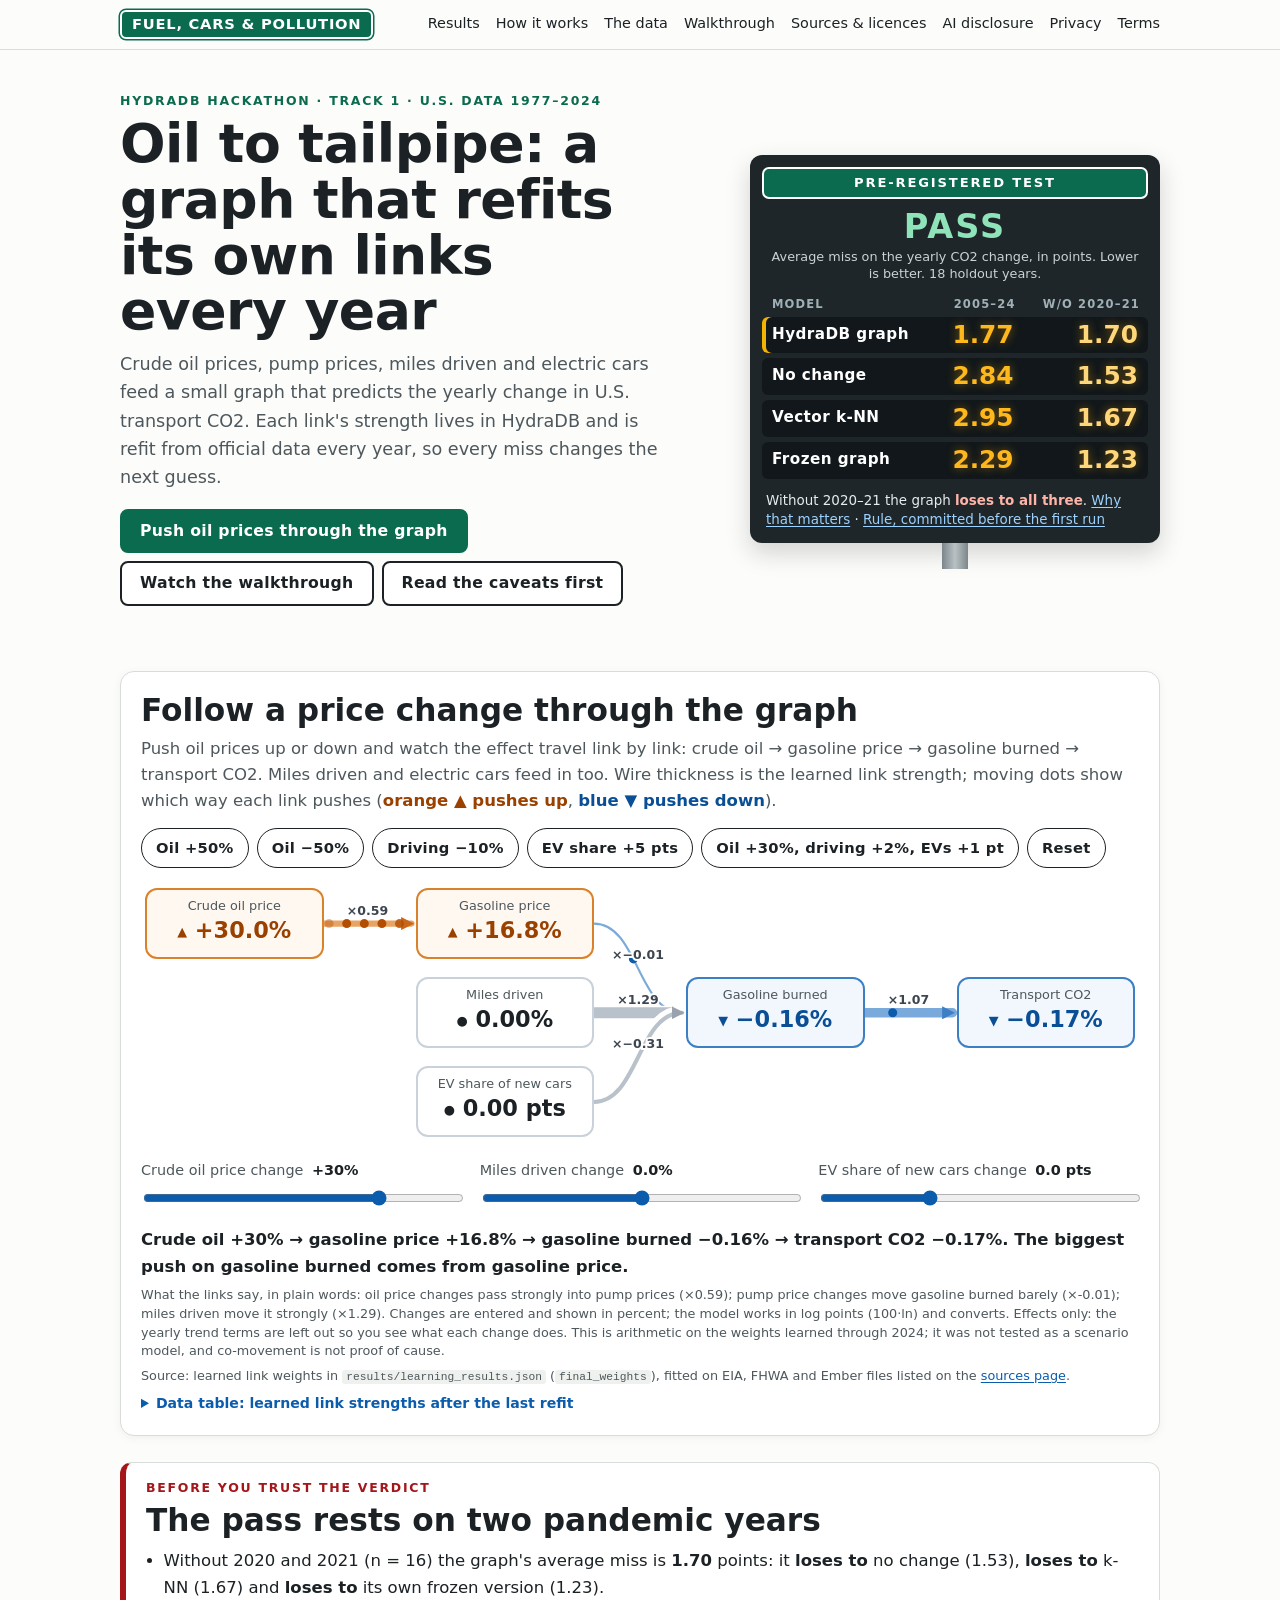
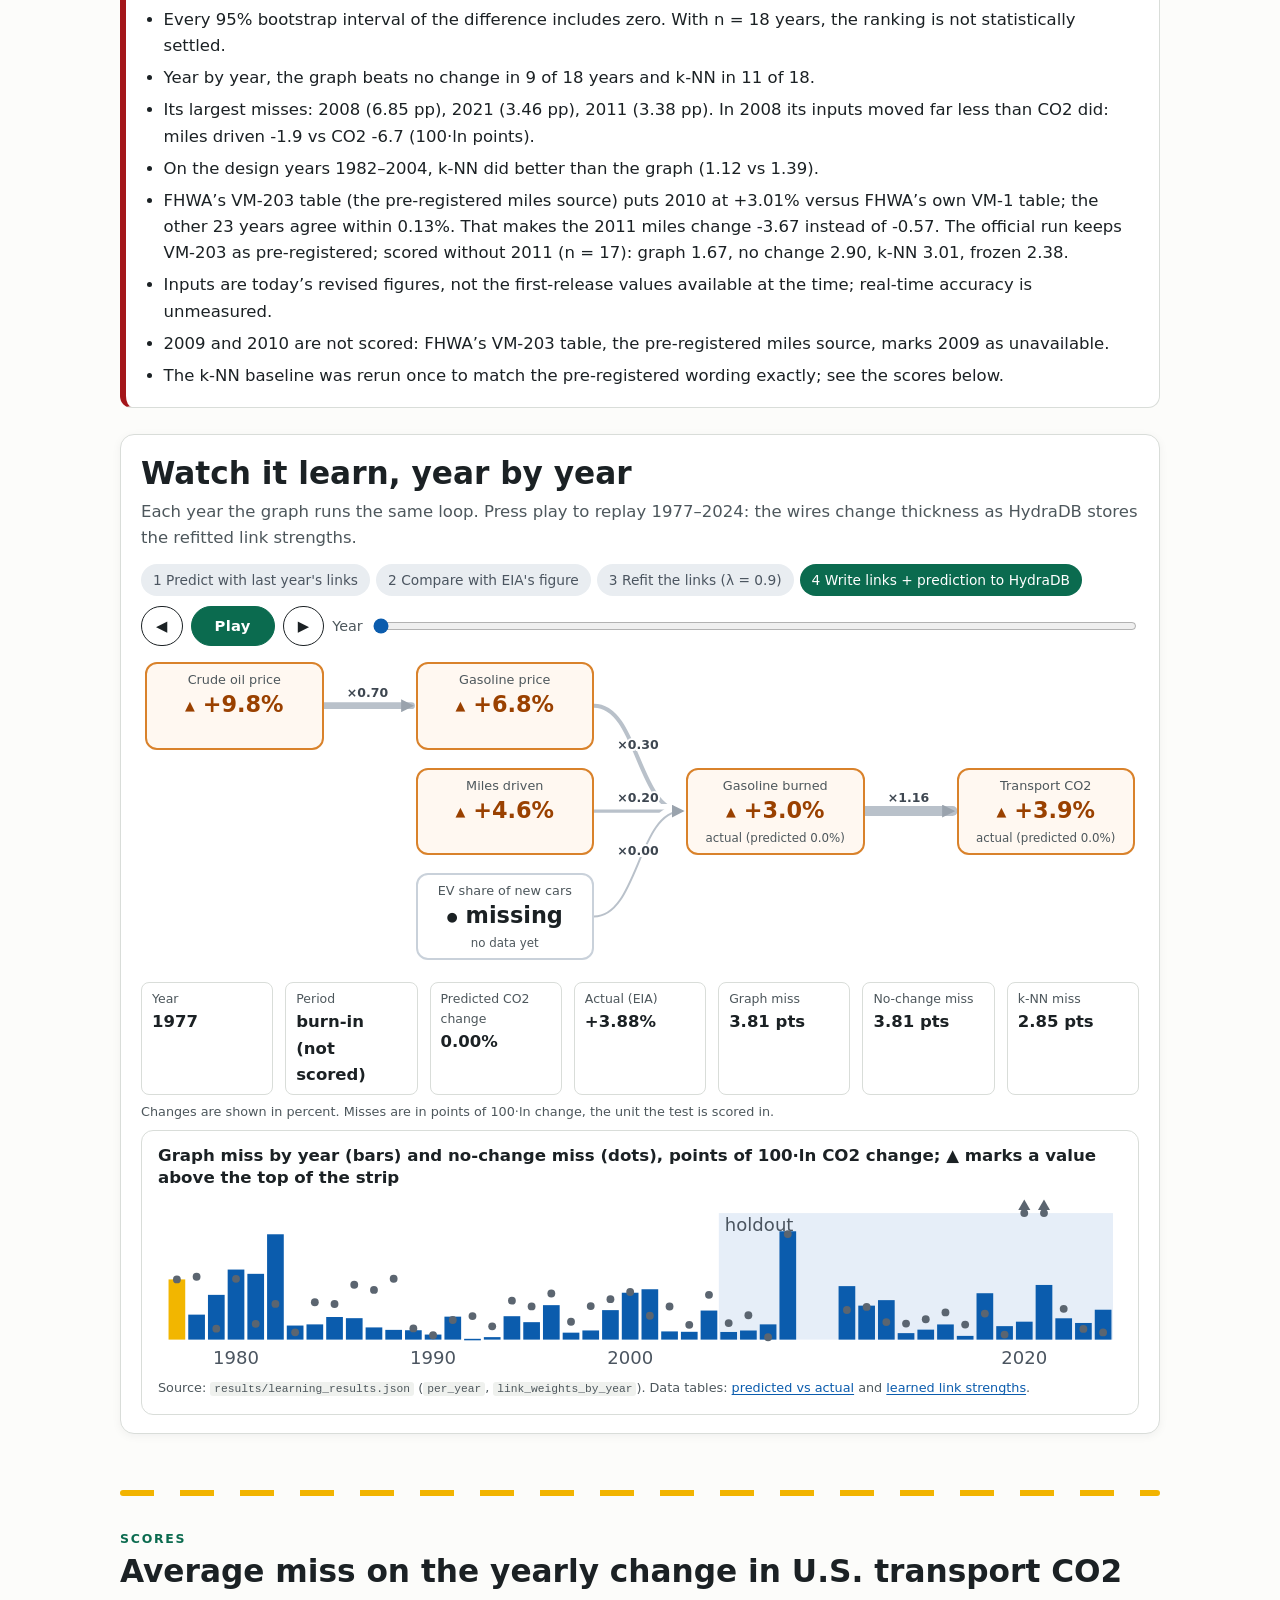
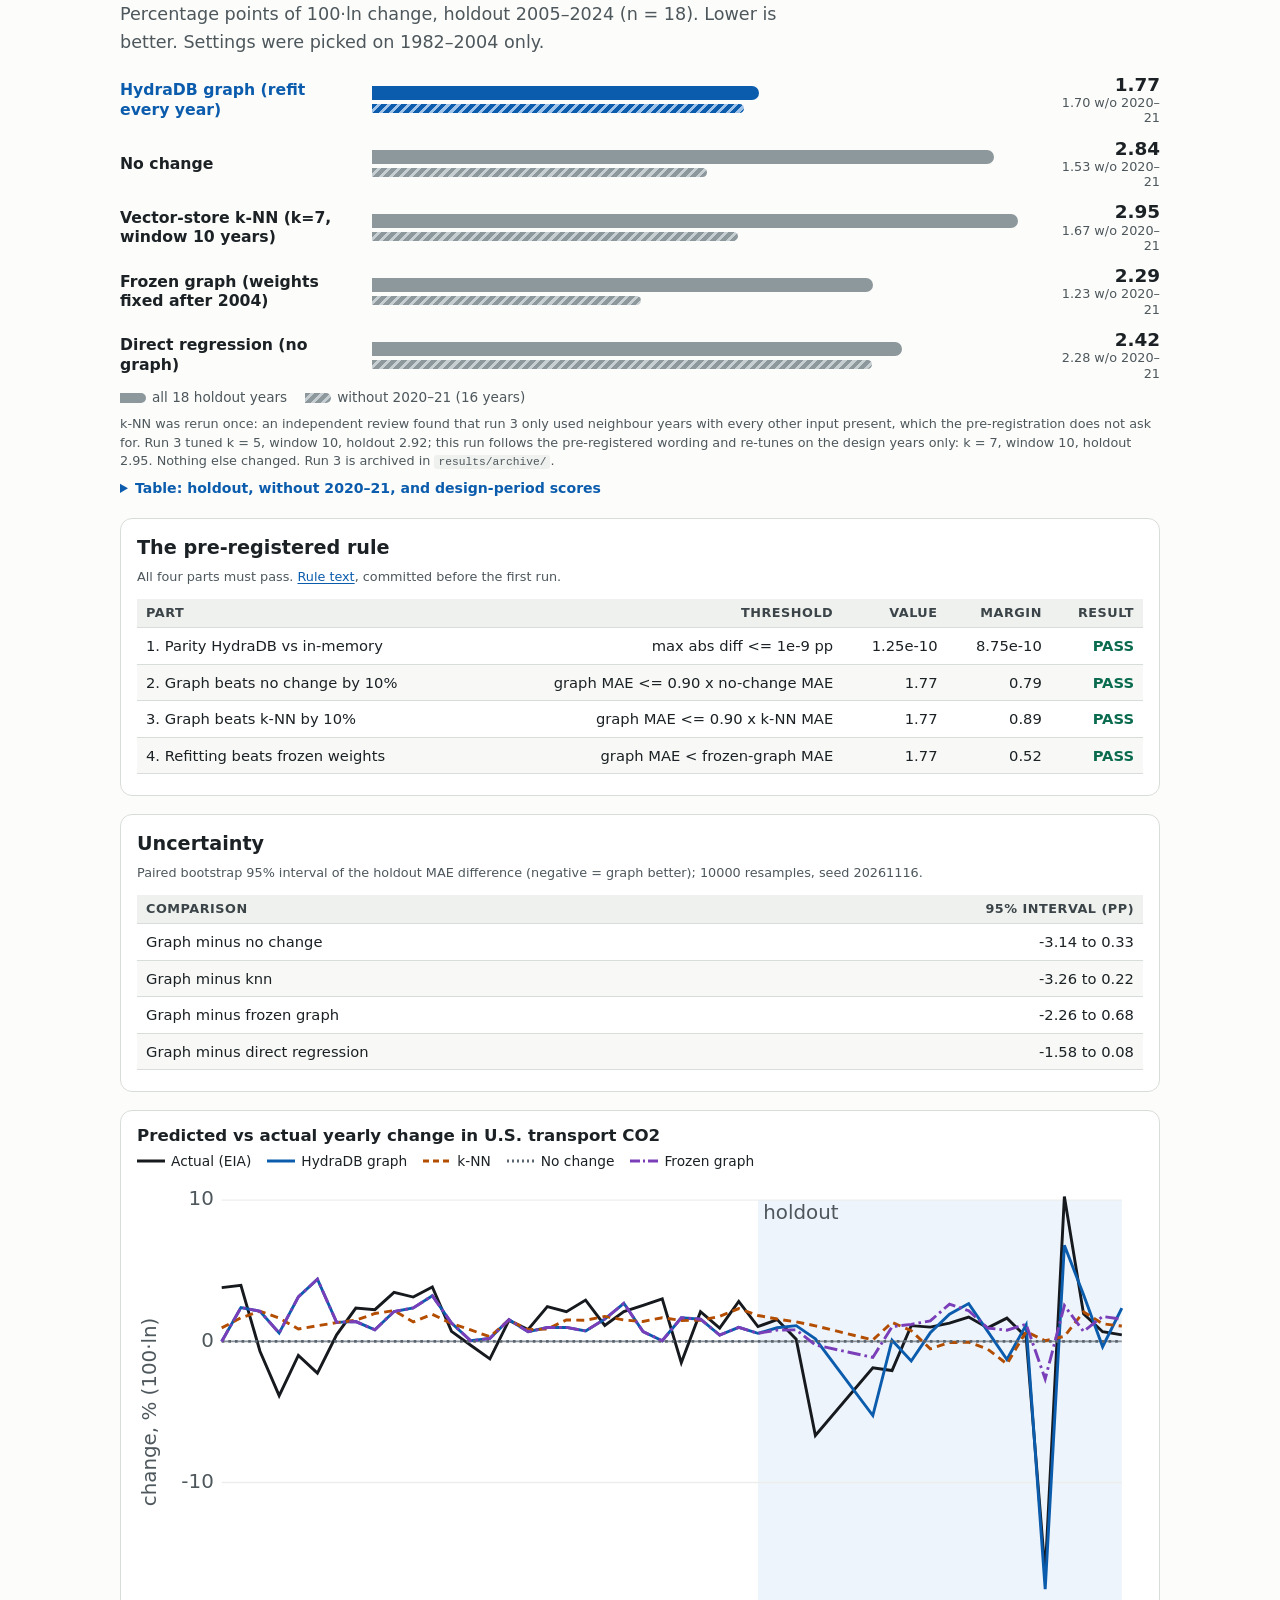
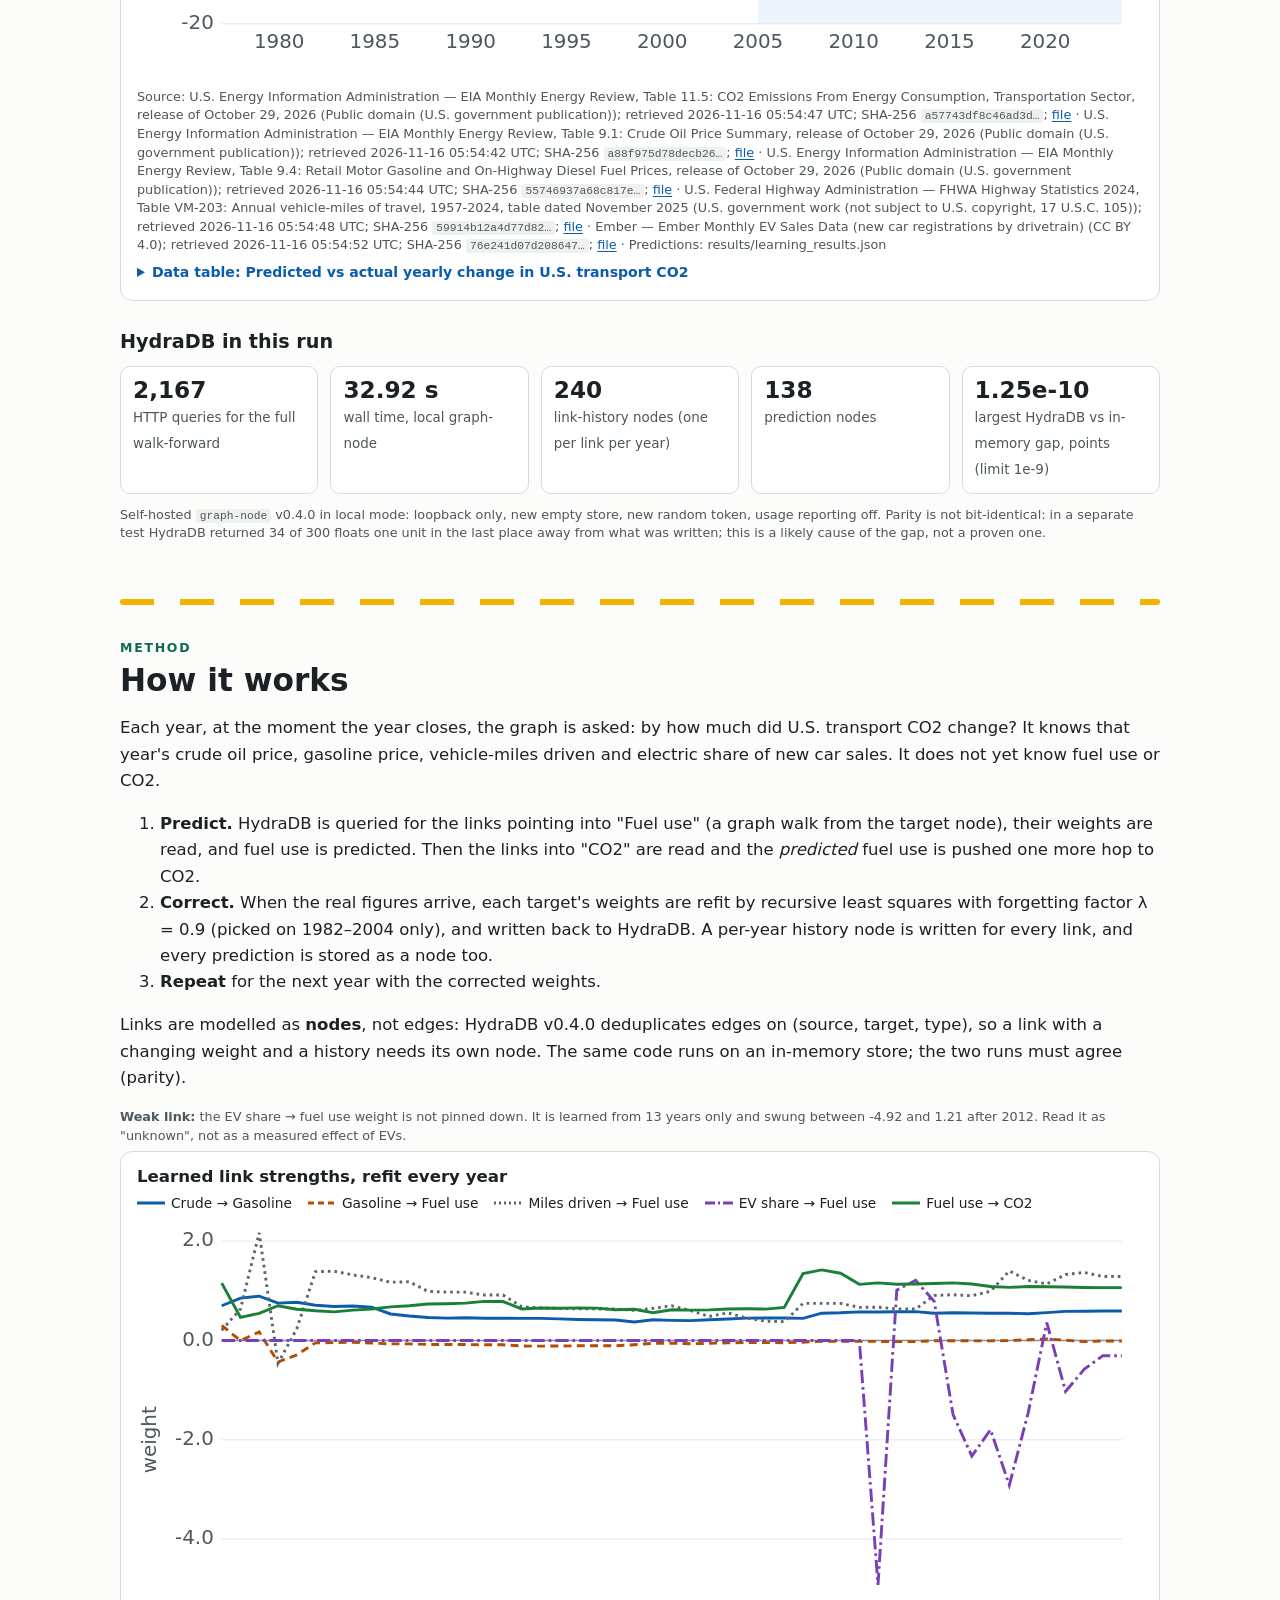
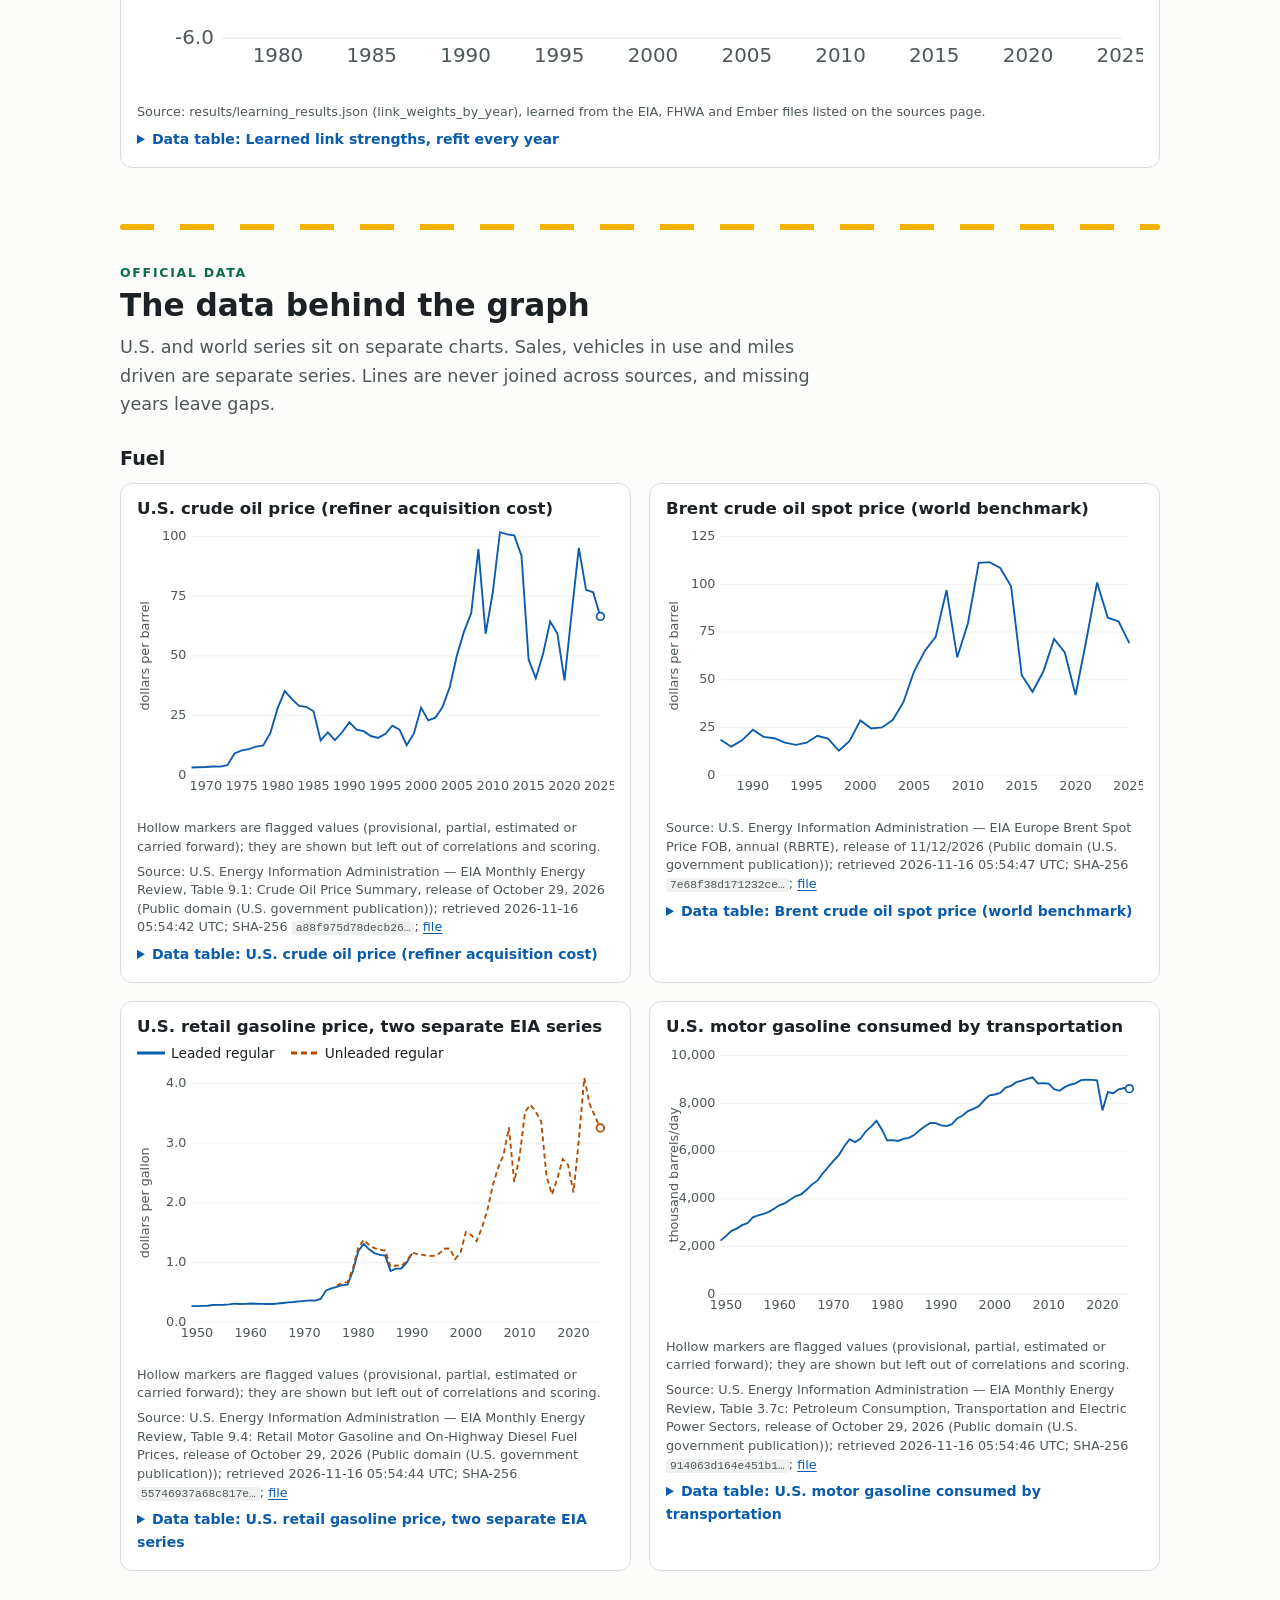
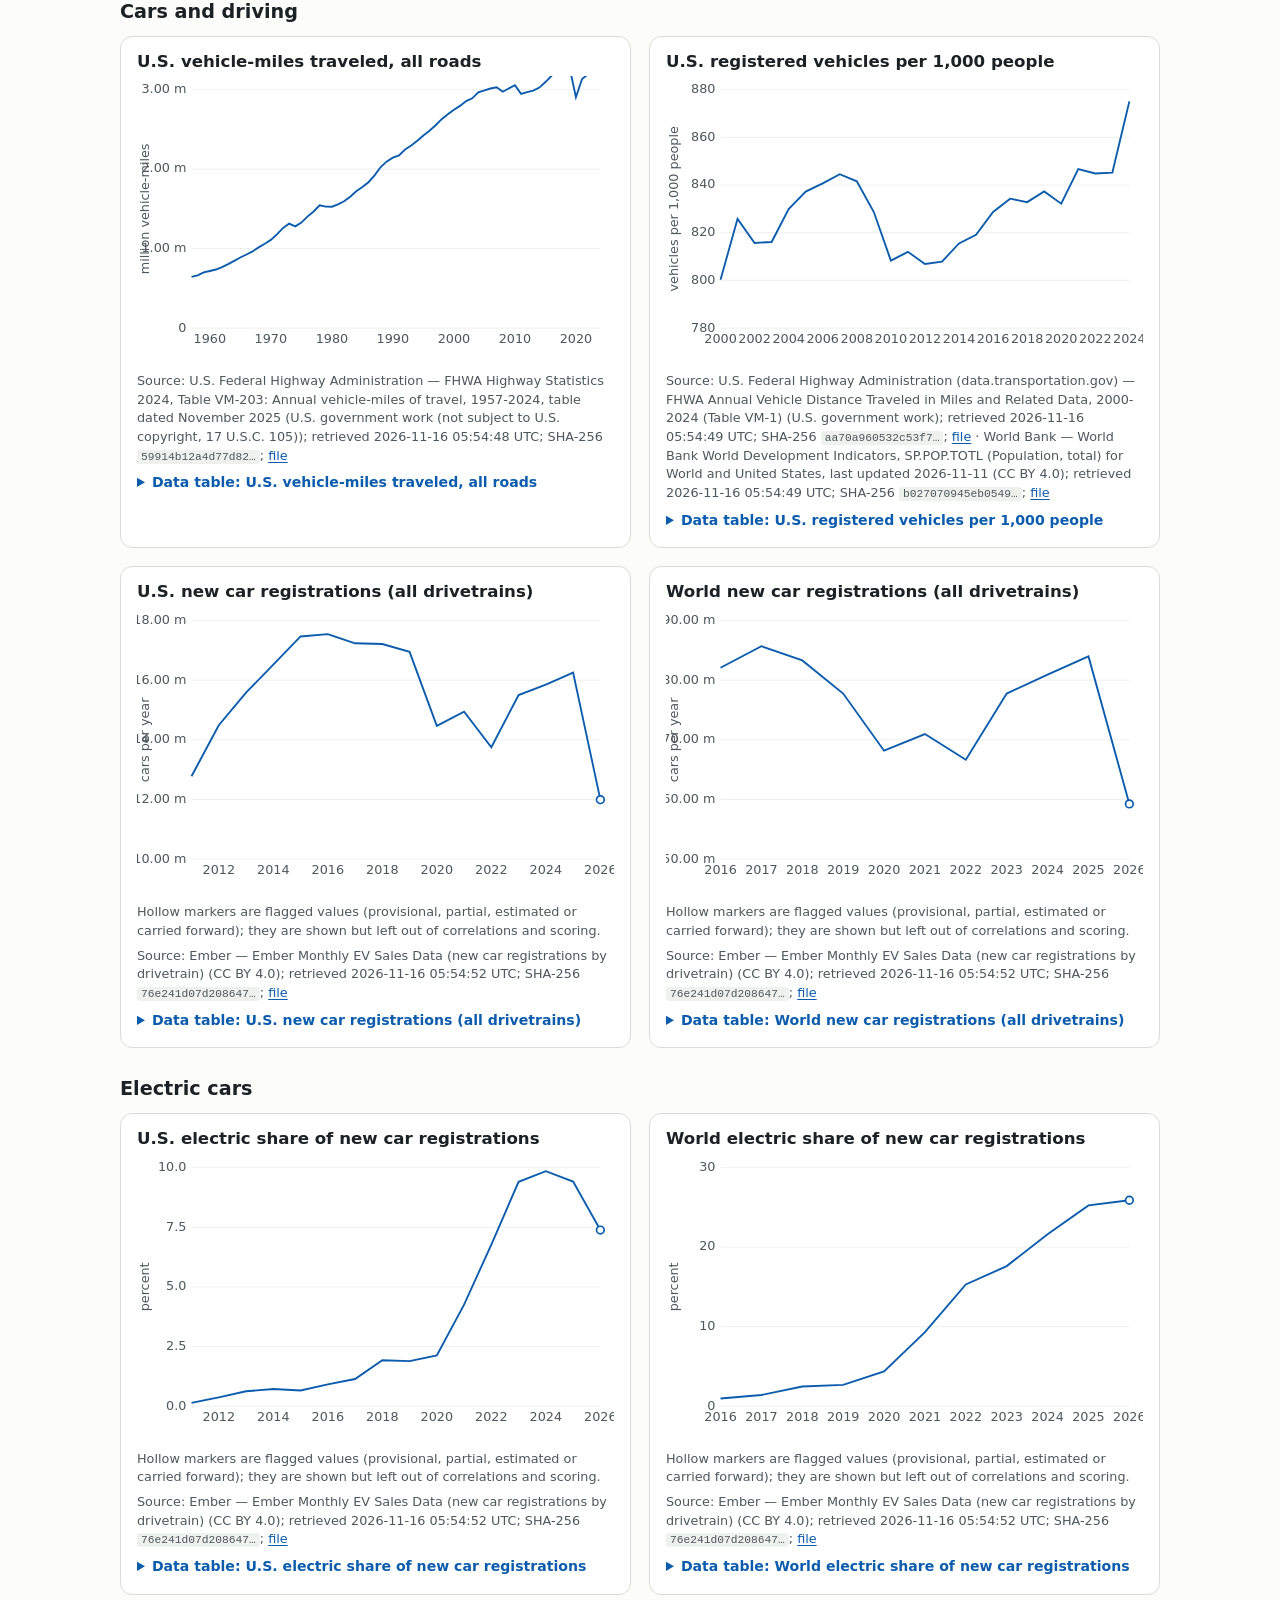
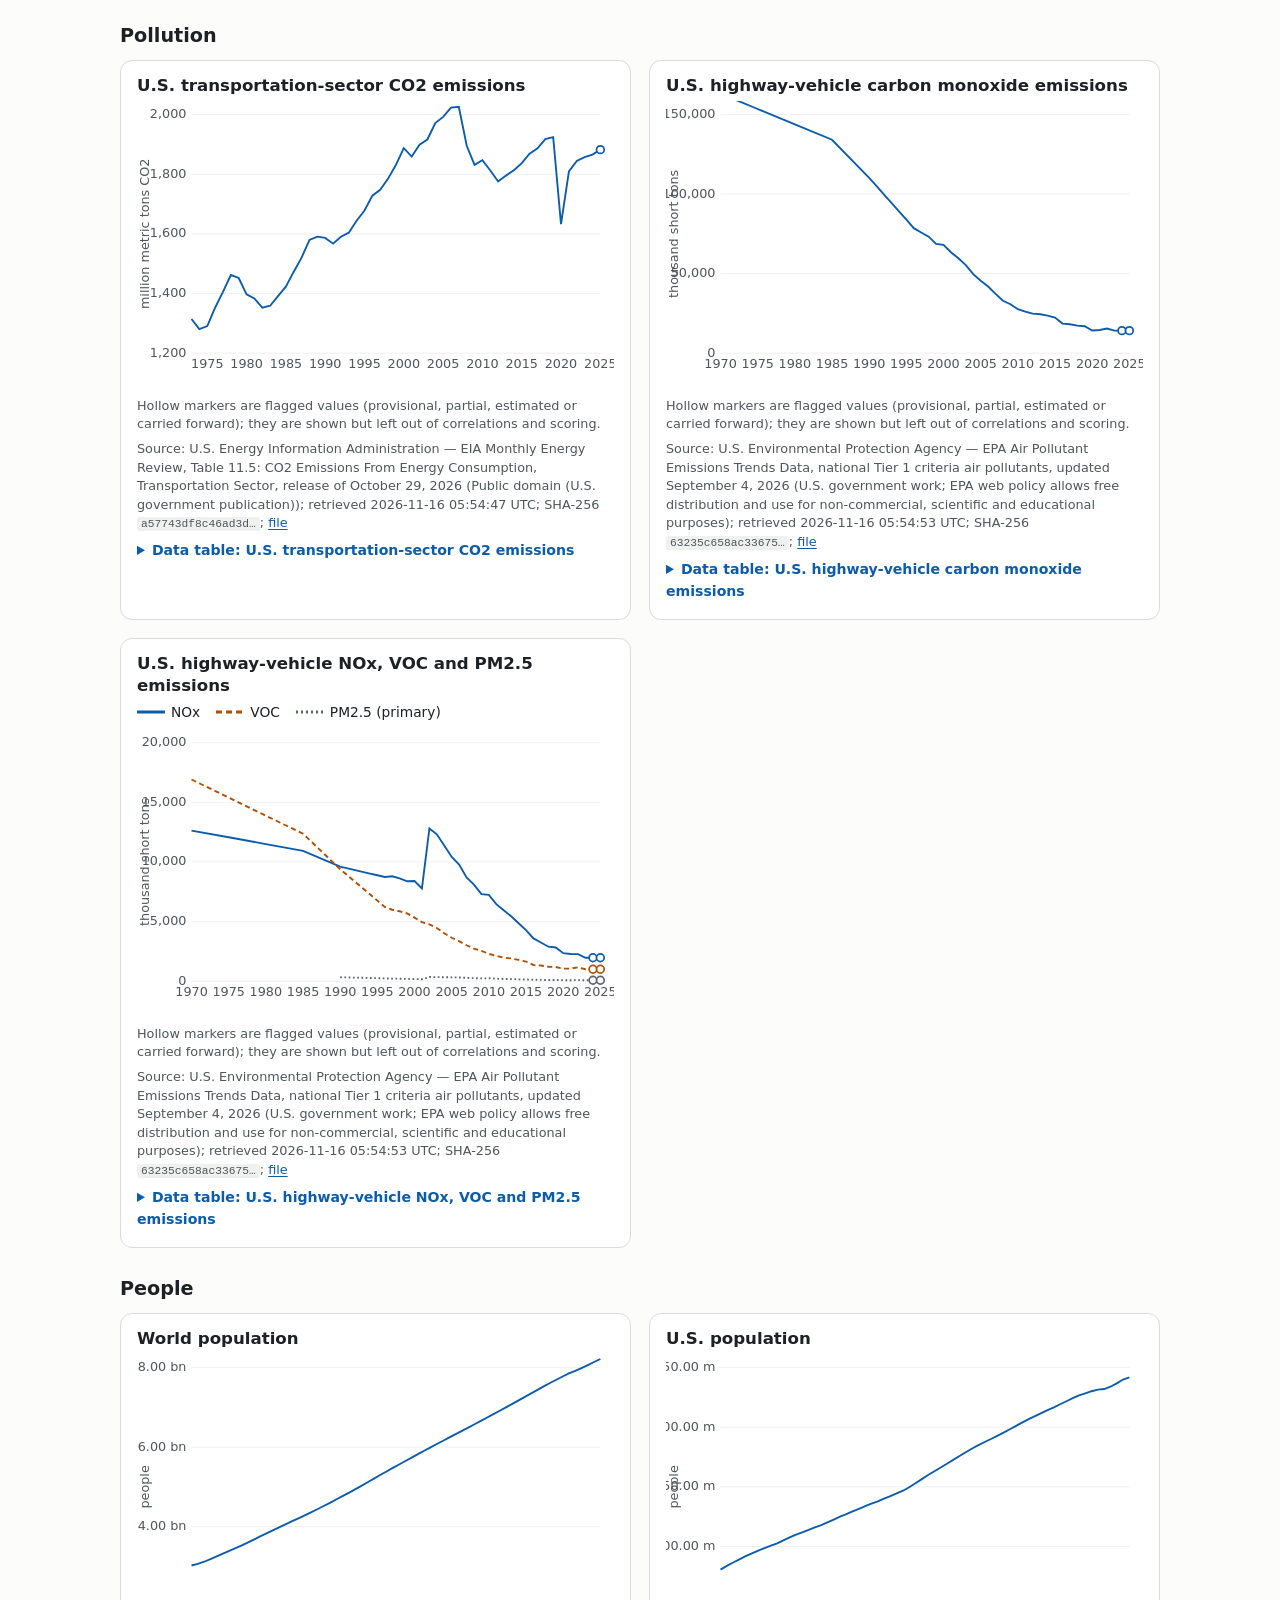
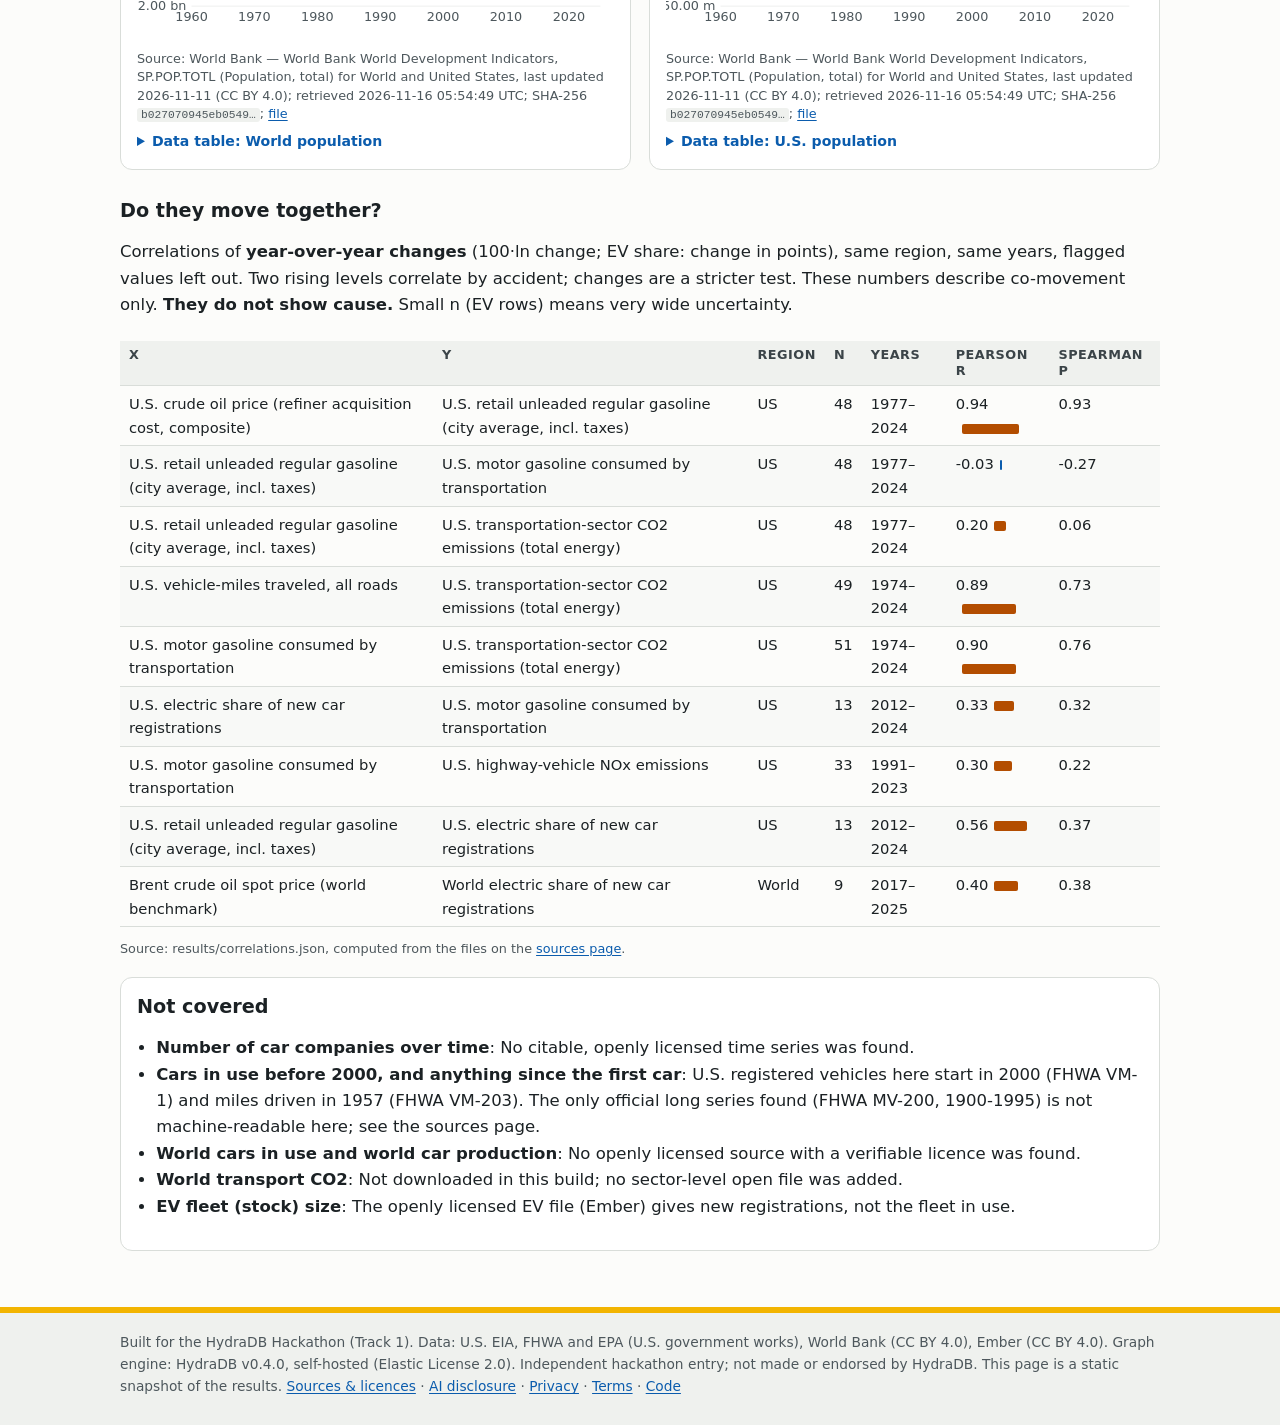
==== commit cdaf5694: "Walkthrough page text: narrated video Co-Authored-By: Claude Opus 5.5 <noreply@anthropic.com>" ====
--- a/site/index.html
+++ b/site/index.html
@@ -1 +1 @@
-<!doctype html><html lang="en"><head><meta charset="utf-8"><meta name="viewport" content="width=device-width,initial-scale=1"><title>Fuel, Cars &amp; Pollution — a self-refitting HydraDB graph</title><meta name="description" content="A HydraDB graph links crude oil, gasoline, miles driven, EVs, fuel use and transport CO2, and refits its links every year. Pre-registered walk-forward test."><link rel="icon" href="favicon.svg" type="image/svg+xml"><meta property="og:type" content="website"><meta property="og:title" content="Fuel, Cars &amp; Pollution — a self-refitting HydraDB graph"><meta property="og:description" content="A HydraDB graph links crude oil, gasoline, miles driven, EVs, fuel use and transport CO2, and refits its links every year. Pre-registered walk-forward test."><meta property="og:image" content="https://fuel-cars-pollution.netlify.app/og.png"><meta property="og:url" content="https://fuel-cars-pollution.netlify.app/index.html"><meta name="twitter:card" content="summary_large_image"><link rel="stylesheet" href="style.css"></head><body><a class="skip" href="#main">Skip to content</a><header class="site"><div class="in"><a class="brand" href="index.html">Fuel, Cars &amp; Pollution</a><nav aria-label="Site"><a href="index.html">Results</a><a href="index.html#how">How it works</a><a href="index.html#data">The data</a><a href="walkthrough.html">Walkthrough</a><a href="sources.html">Sources &amp; licences</a><a href="ai.html">AI disclosure</a><a href="privacy.html">Privacy</a><a href="terms.html">Terms</a></nav></div></header><main id="main"><section class="hero" aria-labelledby="hero-h"><div><p class="eyebrow">HydraDB Hackathon · Track 1 · U.S. data 1977–2024</p><h1 id="hero-h">Oil to tailpipe: a graph that refits its own links every year</h1><p class="lede">Crude oil prices, pump prices, miles driven and electric cars feed a small graph that predicts the yearly change in U.S. transport CO2. Each link's strength lives in HydraDB and is refit from official data every year, so every miss changes the next guess.</p><p><a class="btn primary" href="#shock-flow">Push oil prices through the graph</a><a class="btn" href="walkthrough.html">Watch the 96-second walkthrough</a><a class="btn" href="#caveats">Read the caveats first</a></p></div><aside class="pylon" aria-label="Pre-registered test result"><div class="board"><div class="top">Pre-registered test</div><div class="verdict pass">PASS</div><p class="what">Average miss on the yearly CO2 change, in points. Lower is better. 18 holdout years.</p><table><thead><tr><th scope="col">Model</th><th scope="col">2005–24</th><th scope="col">w/o 2020–21</th></tr></thead><tbody><tr class="me"><th scope="row">HydraDB graph</th><td>1.77</td><td>1.70</td></tr><tr><th scope="row">No change</th><td>2.84</td><td>1.53</td></tr><tr><th scope="row">Vector k-NN</th><td>2.95</td><td>1.67</td></tr><tr><th scope="row">Frozen graph</th><td>2.29</td><td>1.23</td></tr></tbody></table><p class="foot">Without 2020–21 the graph <b>loses to all three</b>. <a href="#caveats">Why that matters</a> · <a href="https://github.com/Awes0mer/fuel-cars-pollution/blob/main/PREREGISTRATION.md">Rule, committed before the first run</a></p></div><div class="pole" aria-hidden="true"></div></aside></section><section class="flowcard" id="shock-flow" aria-labelledby="shock-h"><h2 id="shock-h" class="flow-h">Follow a price change through the graph</h2><p class="flow-lede">Push oil prices up or down and watch the effect travel link by link: crude oil → gasoline price → gasoline burned → transport CO2. Miles driven and electric cars feed in too. Wire thickness is the learned link strength; moving dots show which way each link pushes (<span class="k-up">orange ▲ pushes up</span>, <span class="k-down">blue ▼ pushes down</span>).</p><div class="presets" role="group" aria-label="Scenarios"><button type="button" data-preset="50,0,0">Oil +50%</button><button type="button" data-preset="-50,0,0">Oil −50%</button><button type="button" data-preset="0,-10,0">Driving −10%</button><button type="button" data-preset="0,0,5">EV share +5 pts</button><button type="button" data-preset="30,2,1">Oil +30%, driving +2%, EVs +1 pt</button><button type="button" data-preset="0,0,0">Reset</button></div><div class="flow-stage" role="group" aria-label="Price-change flowchart: crude oil, gasoline price, miles driven and EV share feed gasoline burned, which feeds transport CO2"><svg class="flow-wires" aria-hidden="true"></svg><div class="fnode flat" data-node="Crude"><div class="nm">Crude oil price</div><div class="valrow"><span class="arr" aria-hidden="true">●</span> <span class="val">—</span></div></div><div class="fnode flat" data-node="Gasoline"><div class="nm">Gasoline price</div><div class="valrow"><span class="arr" aria-hidden="true">●</span> <span class="val">—</span></div></div><div class="fnode flat" data-node="VMT"><div class="nm">Miles driven</div><div class="valrow"><span class="arr" aria-hidden="true">●</span> <span class="val">—</span></div></div><div class="fnode flat" data-node="EVShare"><div class="nm">EV share of new cars</div><div class="valrow"><span class="arr" aria-hidden="true">●</span> <span class="val">—</span></div></div><div class="fnode flat" data-node="FuelUse"><div class="nm">Gasoline burned</div><div class="valrow"><span class="arr" aria-hidden="true">●</span> <span class="val">—</span></div></div><div class="fnode flat" data-node="CO2"><div class="nm">Transport CO2</div><div class="valrow"><span class="arr" aria-hidden="true">●</span> <span class="val">—</span></div></div></div><div class="flow-controls"><label>Crude oil price change <output id="fx-crude-v"></output><input id="fx-crude" type="range" min="-60" max="60" step="1" value="30"></label><label>Miles driven change <output id="fx-vmt-v"></output><input id="fx-vmt" type="range" min="-15" max="15" step="0.5" value="0"></label><label>EV share of new cars change <output id="fx-ev-v"></output><input id="fx-ev" type="range" min="-5" max="10" step="0.5" value="0"></label></div><p class="flow-summary" aria-live="polite"></p><p class="note">What the links say, in plain words: oil price changes pass strongly into pump prices (×0.59); pump price changes move gasoline burned barely (×-0.01); miles driven move it strongly (×1.29). Changes are entered and shown in percent; the model works in log points (100·ln) and converts. Effects only: the yearly trend terms are left out so you see what each change does. This is arithmetic on the weights learned through 2024; it was not tested as a scenario model, and co-movement is not proof of cause.</p><noscript><p class="note">The animation needs JavaScript. The learned weights are in the table below.</p></noscript><p class="source">Source: learned link weights in <code>results/learning_results.json</code> (<code>final_weights</code>), fitted on EIA, FHWA and Ember files listed on the <a href="sources.html">sources page</a>.</p><details><summary>Data table: learned link strengths after the last refit</summary><div class="tablewrap"><table><caption>Final weights and intercepts per target node</caption><thead><tr><th scope="col">Target</th><th scope="col">Term</th><th scope="col">Value</th></tr></thead><tbody><tr><th scope="row">Gasoline</th><td>bias</td><td>1.0414</td></tr><tr><th scope="row">Gasoline</th><td>Crude → Gasoline</td><td>0.5933</td></tr><tr><th scope="row">FuelUse</th><td>bias</td><td>-0.3906</td></tr><tr><th scope="row">FuelUse</th><td>Gasoline → FuelUse</td><td>-0.0102</td></tr><tr><th scope="row">FuelUse</th><td>VMT → FuelUse</td><td>1.2877</td></tr><tr><th scope="row">FuelUse</th><td>EVShare → FuelUse</td><td>-0.3064</td></tr><tr><th scope="row">CO2</th><td>bias</td><td>0.0909</td></tr><tr><th scope="row">CO2</th><td>FuelUse → CO2</td><td>1.0651</td></tr></tbody></table></div></details></section><section class="caveats" id="caveats" aria-labelledby="cav-h"><p class="eyebrow">Before you trust the verdict</p><h2 id="cav-h">The pass rests on two pandemic years</h2><ul><li>Without 2020 and 2021 (n = 16) the graph's average miss is <b>1.70</b> points: it <b>loses to</b> no change (1.53), <b>loses to</b> k-NN (1.67) and <b>loses to</b> its own frozen version (1.23).</li><li>Every 95% bootstrap interval of the difference includes zero. With n = 18 years, the ranking is not statistically settled.</li><li>Year by year, the graph beats no change in 9 of 18 years and k-NN in 11 of 18.</li><li>Its largest misses: 2008 (6.85 pp), 2021 (3.46 pp), 2011 (3.38 pp). In 2008 its inputs moved far less than CO2 did: miles driven -1.9 vs CO2 -6.7 (100·ln points).</li><li>On the design years 1982–2004, k-NN did better than the graph (1.12 vs 1.39).</li><li>FHWA&rsquo;s VM-203 table (the pre-registered miles source) puts 2010 at +3.01% versus FHWA&rsquo;s own VM-1 table; the other 23 years agree within 0.13%. That makes the 2011 miles change -3.67 instead of -0.57. The official run keeps VM-203 as pre-registered; scored without 2011 (n = 17): graph 1.67, no change 2.90, k-NN 3.01, frozen 2.38.</li><li>Inputs are today&rsquo;s revised figures, not the first-release values available at the time; real-time accuracy is unmeasured.</li><li>2009 and 2010 are not scored: FHWA&rsquo;s VM-203 table, the pre-registered miles source, marks 2009 as unavailable.</li><li>The k-NN baseline was rerun once to match the pre-registered wording exactly; see the scores below.</li></ul></section><section class="flowcard" id="learn-flow" aria-labelledby="learn-h"><h2 id="learn-h" class="flow-h">Watch it learn, year by year</h2><p class="flow-lede">Each year the graph runs the same loop. Press play to replay 1977–2024: the wires change thickness as HydraDB stores the refitted link strengths.</p><ol class="steps" aria-label="The yearly loop"><li class="step">1 Predict with last year's links</li><li class="step">2 Compare with EIA's figure</li><li class="step">3 Refit the links (λ = 0.9)</li><li class="step">4 Write links + prediction to HydraDB</li></ol><div class="replay-controls"><button type="button" id="lr-prev" aria-label="Previous year">◀</button><button type="button" id="lr-play" aria-pressed="false">Play</button><button type="button" id="lr-next" aria-label="Next year">▶</button><label class="yr-slider">Year <input id="lr-year" type="range" min="0" max="0" step="1" value="0"></label></div><div class="flow-stage" role="group" aria-label="Learning-replay flowchart showing one year&#x27;s inputs, predictions and link strengths"><svg class="flow-wires" aria-hidden="true"></svg><div class="fnode flat" data-node="Crude"><div class="nm">Crude oil price</div><div class="valrow"><span class="arr" aria-hidden="true">●</span> <span class="val">—</span></div><div class="sub"></div></div><div class="fnode flat" data-node="Gasoline"><div class="nm">Gasoline price</div><div class="valrow"><span class="arr" aria-hidden="true">●</span> <span class="val">—</span></div><div class="sub"></div></div><div class="fnode flat" data-node="VMT"><div class="nm">Miles driven</div><div class="valrow"><span class="arr" aria-hidden="true">●</span> <span class="val">—</span></div><div class="sub"></div></div><div class="fnode flat" data-node="EVShare"><div class="nm">EV share of new cars</div><div class="valrow"><span class="arr" aria-hidden="true">●</span> <span class="val">—</span></div><div class="sub"></div></div><div class="fnode flat" data-node="FuelUse"><div class="nm">Gasoline burned</div><div class="valrow"><span class="arr" aria-hidden="true">●</span> <span class="val">—</span></div><div class="sub"></div></div><div class="fnode flat" data-node="CO2"><div class="nm">Transport CO2</div><div class="valrow"><span class="arr" aria-hidden="true">●</span> <span class="val">—</span></div><div class="sub"></div></div></div><dl class="lr-panel"><div><dt>Year</dt><dd data-f="year"></dd></div><div><dt>Period</dt><dd data-f="period"></dd></div><div><dt>Predicted CO2 change</dt><dd data-f="pred"></dd></div><div><dt>Actual (EIA)</dt><dd data-f="actual"></dd></div><div><dt>Graph miss</dt><dd data-f="err"></dd></div><div><dt>No-change miss</dt><dd data-f="nc"></dd></div><div><dt>k-NN miss</dt><dd data-f="knn"></dd></div></dl><p class="note">Changes are shown in percent. Misses are in points of 100·ln change, the unit the test is scored in.</p><p class="note" data-f="note" aria-live="polite"></p><figure class="strip"><figcaption class="ctitle">Graph miss by year (bars) and no-change miss (dots), points of 100·ln CO2 change; ▲ marks a value above the top of the strip</figcaption><svg class="err-strip chart" role="img" aria-label="Absolute error of the graph per year, with the no-change error as dots; the data table is under the Predicted vs actual chart."></svg><p class="source">Source: <code>results/learning_results.json</code> (<code>per_year</code>, <code>link_weights_by_year</code>). Data tables: <a href="#pred">predicted vs actual</a> and <a href="#weights">learned link strengths</a>.</p></figure></section><section id="scores" aria-labelledby="scores-h"><div class="lane" aria-hidden="true"></div><p class="eyebrow">Scores</p><h2 id="scores-h">Average miss on the yearly change in U.S. transport CO2</h2><p class="lede">Percentage points of 100·ln change, holdout 2005–2024 (n = 18). Lower is better. Settings were picked on 1982–2004 only.</p><div class="bars"><div class="bar-row me"><div class="bar-name">HydraDB graph (refit every year)</div><div class="bar-track" aria-hidden="true"><span style="width:57.6%"></span><span class="ex" style="width:55.4%"></span></div><div class="bar-val">1.77<small>1.70 w/o 2020–21</small></div></div><div class="bar-row"><div class="bar-name">No change</div><div class="bar-track" aria-hidden="true"><span style="width:92.6%"></span><span class="ex" style="width:49.9%"></span></div><div class="bar-val">2.84<small>1.53 w/o 2020–21</small></div></div><div class="bar-row"><div class="bar-name">Vector-store k-NN (k=7, window 10 years)</div><div class="bar-track" aria-hidden="true"><span style="width:96.2%"></span><span class="ex" style="width:54.5%"></span></div><div class="bar-val">2.95<small>1.67 w/o 2020–21</small></div></div><div class="bar-row"><div class="bar-name">Frozen graph (weights fixed after 2004)</div><div class="bar-track" aria-hidden="true"><span style="width:74.6%"></span><span class="ex" style="width:40.1%"></span></div><div class="bar-val">2.29<small>1.23 w/o 2020–21</small></div></div><div class="bar-row"><div class="bar-name">Direct regression (no graph)</div><div class="bar-track" aria-hidden="true"><span style="width:78.8%"></span><span class="ex" style="width:74.4%"></span></div><div class="bar-val">2.42<small>2.28 w/o 2020–21</small></div></div></div><p class="bar-key"><span><i></i>all 18 holdout years</span><span><i class="ex"></i>without 2020–21 (16 years)</span></p><p class="note">k-NN was rerun once: an independent review found that run 3 only used neighbour years with every other input present, which the pre-registration does not ask for. Run 3 tuned k = 5, window 10, holdout 2.92; this run follows the pre-registered wording and re-tunes on the design years only: k = 7, window 10, holdout 2.95. Nothing else changed. Run 3 is archived in <code>results/archive/</code>.</p><details><summary>Table: holdout, without 2020–21, and design-period scores</summary><div class="tablewrap"><table><caption>MAE of the predicted yearly change in U.S. transport CO2</caption><thead><tr><th scope="col">Model</th><th scope="col">Holdout MAE</th><th scope="col">n</th><th scope="col">Without 2020–21 (n=16)</th><th scope="col">Design MAE (n=23)</th></tr></thead><tbody><tr><td>HydraDB graph (refit every year)</td><td>1.77</td><td>18</td><td>1.70</td><td>1.39</td></tr><tr><td>No change</td><td>2.84</td><td>18</td><td>1.53</td><td>2.00</td></tr><tr><td>Vector-store k-NN (k=7, window 10 years)</td><td>2.95</td><td>18</td><td>1.67</td><td>1.12</td></tr><tr><td>Frozen graph (weights fixed after 2004)</td><td>2.29</td><td>18</td><td>1.23</td><td>1.39</td></tr><tr><td>Direct regression (no graph)</td><td>2.42</td><td>18</td><td>2.28</td><td>1.62</td></tr></tbody></table></div></details><div class="card wide"><h3>The pre-registered rule</h3><p class="note">All four parts must pass. <a href="https://github.com/Awes0mer/fuel-cars-pollution/blob/main/PREREGISTRATION.md">Rule text</a>, committed before the first run.</p><div class="tablewrap"><table><thead><tr><th scope="col">Part</th><th scope="col">Threshold</th><th scope="col">Value</th><th scope="col">Margin</th><th scope="col">Result</th></tr></thead><tbody><tr><td>1. Parity HydraDB vs in-memory</td><td>max abs diff &lt;= 1e-9 pp</td><td>1.25e-10</td><td>8.75e-10</td><td class="pass">PASS</td></tr><tr><td>2. Graph beats no change by 10%</td><td>graph MAE &lt;= 0.90 x no-change MAE</td><td>1.77</td><td>0.79</td><td class="pass">PASS</td></tr><tr><td>3. Graph beats k-NN by 10%</td><td>graph MAE &lt;= 0.90 x k-NN MAE</td><td>1.77</td><td>0.89</td><td class="pass">PASS</td></tr><tr><td>4. Refitting beats frozen weights</td><td>graph MAE &lt; frozen-graph MAE</td><td>1.77</td><td>0.52</td><td class="pass">PASS</td></tr></tbody></table></div></div><div class="card wide"><h3>Uncertainty</h3><p class="note">Paired bootstrap 95% interval of the holdout MAE difference (negative = graph better); 10000 resamples, seed 20261116.</p><div class="tablewrap"><table><thead><tr><th scope="col">Comparison</th><th scope="col">95% interval (pp)</th></tr></thead><tbody><tr><td>Graph minus no change</td><td>-3.14 to 0.33</td></tr><tr><td>Graph minus knn</td><td>-3.26 to 0.22</td></tr><tr><td>Graph minus frozen graph</td><td>-2.26 to 0.68</td></tr><tr><td>Graph minus direct regression</td><td>-1.58 to 0.08</td></tr></tbody></table></div></div><figure id="pred"><figcaption class="ctitle">Predicted vs actual yearly change in U.S. transport CO2</figcaption><ul class="legend"><li><svg width="28" height="10" aria-hidden="true"><line x1="0" x2="28" y1="5" y2="5" stroke="#16191d" stroke-width="3"/></svg>Actual (EIA)</li><li><svg width="28" height="10" aria-hidden="true"><line x1="0" x2="28" y1="5" y2="5" stroke="#0b5cad" stroke-width="3"/></svg>HydraDB graph</li><li><svg width="28" height="10" aria-hidden="true"><line x1="0" x2="28" y1="5" y2="5" stroke="#b34d00" stroke-width="3" stroke-dasharray="6 4"/></svg>k-NN</li><li><svg width="28" height="10" aria-hidden="true"><line x1="0" x2="28" y1="5" y2="5" stroke="#5b6570" stroke-width="3" stroke-dasharray="2 3"/></svg>No change</li><li><svg width="28" height="10" aria-hidden="true"><line x1="0" x2="28" y1="5" y2="5" stroke="#7a3fb8" stroke-width="3" stroke-dasharray="10 3 2 3"/></svg>Frozen graph</li></ul><svg viewBox="0 0 760 380" role="img" aria-labelledby="pred-t pred-d" class="chart"><title id="pred-t">Predicted vs actual yearly change in U.S. transport CO2</title><desc id="pred-d">Walk-forward predictions 1977 to 2024. Design years 1982-2004, holdout 2005-2024; 2009 and 2010 missing because vehicle-miles for 2009 are unavailable.</desc><rect x="469.1" y="16" width="274.9" height="320" fill="#eef4fb"/><text x="473.1" y="30" class="tick" text-anchor="start">holdout</text><line x1="64" x2="744" y1="336.0" y2="336.0" class="grid"/><text x="58" y="340.0" class="tick" text-anchor="end">-20</text><line x1="64" x2="744" y1="229.3" y2="229.3" class="grid"/><text x="58" y="233.3" class="tick" text-anchor="end">-10</text><line x1="64" x2="744" y1="122.7" y2="122.7" class="grid"/><text x="58" y="126.7" class="tick" text-anchor="end">0</text><line x1="64" x2="744" y1="16.0" y2="16.0" class="grid"/><text x="58" y="20.0" class="tick" text-anchor="end">10</text><line x1="64" x2="744" y1="122.7" y2="122.7" class="zero"/><text x="107.4" y="354" class="tick" text-anchor="middle">1980</text><text x="179.7" y="354" class="tick" text-anchor="middle">1985</text><text x="252.1" y="354" class="tick" text-anchor="middle">1990</text><text x="324.4" y="354" class="tick" text-anchor="middle">1995</text><text x="396.8" y="354" class="tick" text-anchor="middle">2000</text><text x="469.1" y="354" class="tick" text-anchor="middle">2005</text><text x="541.4" y="354" class="tick" text-anchor="middle">2010</text><text x="613.8" y="354" class="tick" text-anchor="middle">2015</text><text x="686.1" y="354" class="tick" text-anchor="middle">2020</text><text x="14" y="176" class="axis" transform="rotate(-90 14 176)" text-anchor="middle">change, % (100·ln)</text><path d="M64.0,82.1 L78.5,80.3 L92.9,130.1 L107.4,163.7 L121.9,133.3 L136.3,146.7 L150.8,117.7 L165.3,97.5 L179.7,98.7 L194.2,85.7 L208.7,89.2 L223.1,81.6 L237.6,115.1 L252.1,125.6 L266.6,135.9 L281.0,106.8 L295.5,113.7 L310.0,96.4 L324.4,100.3 L338.9,91.5 L353.4,110.6 L367.8,100.1 L382.3,95.4 L396.8,90.6 L411.2,138.8 L425.7,100.3 L440.2,112.7 L454.6,92.5 L469.1,111.5 L483.6,106.2 L498.0,121.1 L512.5,193.8 L555.9,142.6 L570.4,144.7 L584.9,110.8 L599.3,111.9 L613.8,108.9 L628.3,104.3 L642.7,112.5 L657.2,105.1 L671.7,119.3 L686.1,297.8 L700.6,13.2 L715.1,101.9 L729.5,115.4 L744.0,117.8" fill="none" stroke="#16191d" stroke-width="2.2"/><path d="M64.0,122.7 L78.5,97.1 L92.9,99.9 L107.4,116.4 L121.9,89.0 L136.3,75.7 L150.8,108.3 L165.3,107.7 L179.7,113.9 L194.2,100.1 L208.7,97.4 L223.1,88.2 L237.6,108.8 L252.1,122.2 L266.6,120.4 L281.0,106.3 L295.5,115.4 L310.0,112.2 L324.4,112.1 L338.9,114.8 L353.4,105.9 L367.8,93.9 L382.3,115.3 L396.8,122.2 L411.2,104.8 L425.7,105.9 L440.2,117.9 L454.6,112.1 L469.1,116.6 L483.6,112.4 L498.0,110.8 L512.5,120.8 L555.9,178.7 L570.4,121.8 L584.9,137.5 L599.3,116.2 L613.8,102.2 L628.3,94.1 L642.7,115.1 L657.2,136.4 L671.7,110.2 L686.1,309.9 L700.6,50.1 L715.1,87.5 L729.5,126.7 L744.0,97.6" fill="none" stroke="#0b5cad" stroke-width="2.2"/><path d="M64.0,112.5 L78.5,104.9 L92.9,99.9 L107.4,105.0 L121.9,113.3 L136.3,110.9 L150.8,108.5 L165.3,106.7 L179.7,101.6 L194.2,99.4 L208.7,108.0 L223.1,102.2 L237.6,109.2 L252.1,114.0 L266.6,119.2 L281.0,106.6 L295.5,113.9 L310.0,113.3 L324.4,106.5 L338.9,106.7 L353.4,103.8 L367.8,106.5 L382.3,107.6 L396.8,104.8 L411.2,106.9 L425.7,106.7 L440.2,103.8 L454.6,97.9 L469.1,103.1 L483.6,105.8 L498.0,107.9 L512.5,110.9 L555.9,121.6 L570.4,108.3 L584.9,114.6 L599.3,128.3 L613.8,123.6 L628.3,123.3 L642.7,128.6 L657.2,139.7 L671.7,115.3 L686.1,122.2 L700.6,118.9 L715.1,100.4 L729.5,109.4 L744.0,111.1" fill="none" stroke="#b34d00" stroke-width="2.2" stroke-dasharray="6 4"/><path d="M64.0,122.7 L78.5,122.7 L92.9,122.7 L107.4,122.7 L121.9,122.7 L136.3,122.7 L150.8,122.7 L165.3,122.7 L179.7,122.7 L194.2,122.7 L208.7,122.7 L223.1,122.7 L237.6,122.7 L252.1,122.7 L266.6,122.7 L281.0,122.7 L295.5,122.7 L310.0,122.7 L324.4,122.7 L338.9,122.7 L353.4,122.7 L367.8,122.7 L382.3,122.7 L396.8,122.7 L411.2,122.7 L425.7,122.7 L440.2,122.7 L454.6,122.7 L469.1,122.7 L483.6,122.7 L498.0,122.7 L512.5,122.7 L555.9,122.7 L570.4,122.7 L584.9,122.7 L599.3,122.7 L613.8,122.7 L628.3,122.7 L642.7,122.7 L657.2,122.7 L671.7,122.7 L686.1,122.7 L700.6,122.7 L715.1,122.7 L729.5,122.7 L744.0,122.7" fill="none" stroke="#5b6570" stroke-width="2.2" stroke-dasharray="2 3"/><path d="M64.0,122.7 L78.5,97.1 L92.9,99.9 L107.4,116.4 L121.9,89.0 L136.3,75.7 L150.8,108.3 L165.3,107.7 L179.7,113.9 L194.2,100.1 L208.7,97.4 L223.1,88.2 L237.6,108.8 L252.1,122.2 L266.6,120.4 L281.0,106.3 L295.5,115.4 L310.0,112.2 L324.4,112.1 L338.9,114.8 L353.4,105.9 L367.8,93.9 L382.3,115.3 L396.8,122.2 L411.2,104.8 L425.7,105.9 L440.2,117.9 L454.6,112.1 L469.1,116.6 L483.6,114.1 L498.0,114.0 L512.5,125.4 L555.9,134.8 L570.4,111.6 L584.9,109.8 L599.3,107.2 L613.8,94.5 L628.3,99.5 L642.7,112.6 L657.2,114.2 L671.7,109.7 L686.1,151.1 L700.6,95.6 L715.1,115.2 L729.5,103.8 L744.0,106.0" fill="none" stroke="#7a3fb8" stroke-width="2.2" stroke-dasharray="10 3 2 3"/></svg><p class="source">Source: U.S. Energy Information Administration — EIA Monthly Energy Review, Table 11.5: CO2 Emissions From Energy Consumption, Transportation Sector, release of October 29, 2026 (Public domain (U.S. government publication)); retrieved 2026-11-16 05:54:47 UTC; SHA-256 <code>a57743df8c46ad3d…</code>; <a href="https://www.eia.gov/totalenergy/data/browser/csv.php?tbl=T11.05">file</a> · U.S. Energy Information Administration — EIA Monthly Energy Review, Table 9.1: Crude Oil Price Summary, release of October 29, 2026 (Public domain (U.S. government publication)); retrieved 2026-11-16 05:54:42 UTC; SHA-256 <code>a88f975d78decb26…</code>; <a href="https://www.eia.gov/totalenergy/data/browser/csv.php?tbl=T09.01">file</a> · U.S. Energy Information Administration — EIA Monthly Energy Review, Table 9.4: Retail Motor Gasoline and On-Highway Diesel Fuel Prices, release of October 29, 2026 (Public domain (U.S. government publication)); retrieved 2026-11-16 05:54:44 UTC; SHA-256 <code>55746937a68c817e…</code>; <a href="https://www.eia.gov/totalenergy/data/browser/csv.php?tbl=T09.04">file</a> · U.S. Federal Highway Administration — FHWA Highway Statistics 2024, Table VM-203: Annual vehicle-miles of travel, 1957-2024, table dated November 2025 (U.S. government work (not subject to U.S. copyright, 17 U.S.C. 105)); retrieved 2026-11-16 05:54:48 UTC; SHA-256 <code>59914b12a4d77d82…</code>; <a href="https://www.fhwa.dot.gov/policyinformation/statistics/2024/xls/vm203.xlsx">file</a> · Ember — Ember Monthly EV Sales Data (new car registrations by drivetrain) (CC BY 4.0); retrieved 2026-11-16 05:54:52 UTC; SHA-256 <code>76e241d07d208647…</code>; <a href="https://files.ember-energy.org/public-downloads/transport/outputs/monthly_ev_sales.csv">file</a> · Predictions: results/learning_results.json</p><details><summary>Data table: Predicted vs actual yearly change in U.S. transport CO2</summary><div class="tablewrap"><table><caption>Predicted vs actual yearly change in U.S. transport CO2 — percentage points of 100·ln change; holdout starts 2005</caption><thead><tr><th scope="col">Year</th><th scope="col">Actual (EIA)</th><th scope="col">HydraDB graph</th><th scope="col">k-NN</th><th scope="col">No change</th><th scope="col">Frozen graph</th></tr></thead><tbody><tr><th scope="row">1977</th><td>3.81</td><td>0.00</td><td>0.96</td><td>0.00</td><td>0.00</td></tr><tr><th scope="row">1978</th><td>3.98</td><td>2.40</td><td>1.67</td><td>0.00</td><td>2.40</td></tr><tr><th scope="row">1979</th><td>-0.69</td><td>2.13</td><td>2.13</td><td>0.00</td><td>2.13</td></tr><tr><th scope="row">1980</th><td>-3.84</td><td>0.59</td><td>1.66</td><td>0.00</td><td>0.59</td></tr><tr><th scope="row">1981</th><td>-1.00</td><td>3.16</td><td>0.87</td><td>0.00</td><td>3.16</td></tr><tr><th scope="row">1982</th><td>-2.26</td><td>4.40</td><td>1.11</td><td>0.00</td><td>4.40</td></tr><tr><th scope="row">1983</th><td>0.46</td><td>1.35</td><td>1.33</td><td>0.00</td><td>1.35</td></tr><tr><th scope="row">1984</th><td>2.36</td><td>1.40</td><td>1.50</td><td>0.00</td><td>1.40</td></tr><tr><th scope="row">1985</th><td>2.25</td><td>0.82</td><td>1.98</td><td>0.00</td><td>0.82</td></tr><tr><th scope="row">1986</th><td>3.47</td><td>2.11</td><td>2.18</td><td>0.00</td><td>2.11</td></tr><tr><th scope="row">1987</th><td>3.14</td><td>2.37</td><td>1.37</td><td>0.00</td><td>2.37</td></tr><tr><th scope="row">1988</th><td>3.85</td><td>3.23</td><td>1.92</td><td>0.00</td><td>3.23</td></tr><tr><th scope="row">1989</th><td>0.71</td><td>1.30</td><td>1.26</td><td>0.00</td><td>1.30</td></tr><tr><th scope="row">1990</th><td>-0.28</td><td>0.04</td><td>0.81</td><td>0.00</td><td>0.04</td></tr><tr><th scope="row">1991</th><td>-1.24</td><td>0.21</td><td>0.32</td><td>0.00</td><td>0.21</td></tr><tr><th scope="row">1992</th><td>1.49</td><td>1.54</td><td>1.50</td><td>0.00</td><td>1.54</td></tr><tr><th scope="row">1993</th><td>0.84</td><td>0.68</td><td>0.82</td><td>0.00</td><td>0.68</td></tr><tr><th scope="row">1994</th><td>2.46</td><td>0.98</td><td>0.88</td><td>0.00</td><td>0.98</td></tr><tr><th scope="row">1995</th><td>2.10</td><td>0.99</td><td>1.52</td><td>0.00</td><td>0.99</td></tr><tr><th scope="row">1996</th><td>2.92</td><td>0.74</td><td>1.49</td><td>0.00</td><td>0.74</td></tr><tr><th scope="row">1997</th><td>1.13</td><td>1.57</td><td>1.77</td><td>0.00</td><td>1.57</td></tr><tr><th scope="row">1998</th><td>2.12</td><td>2.70</td><td>1.52</td><td>0.00</td><td>2.70</td></tr><tr><th scope="row">1999</th><td>2.56</td><td>0.69</td><td>1.41</td><td>0.00</td><td>0.69</td></tr><tr><th scope="row">2000</th><td>3.01</td><td>0.05</td><td>1.68</td><td>0.00</td><td>0.05</td></tr><tr><th scope="row">2001</th><td>-1.51</td><td>1.68</td><td>1.47</td><td>0.00</td><td>1.68</td></tr><tr><th scope="row">2002</th><td>2.09</td><td>1.57</td><td>1.50</td><td>0.00</td><td>1.57</td></tr><tr><th scope="row">2003</th><td>0.94</td><td>0.44</td><td>1.77</td><td>0.00</td><td>0.44</td></tr><tr><th scope="row">2004</th><td>2.83</td><td>0.99</td><td>2.32</td><td>0.00</td><td>0.99</td></tr><tr><th scope="row">2005</th><td>1.05</td><td>0.56</td><td>1.83</td><td>0.00</td><td>0.56</td></tr><tr><th scope="row">2006</th><td>1.54</td><td>0.96</td><td>1.58</td><td>0.00</td><td>0.80</td></tr><tr><th scope="row">2007</th><td>0.15</td><td>1.11</td><td>1.38</td><td>0.00</td><td>0.82</td></tr><tr><th scope="row">2008</th><td>-6.67</td><td>0.18</td><td>1.10</td><td>0.00</td><td>-0.25</td></tr><tr><th scope="row">2011</th><td>-1.87</td><td>-5.25</td><td>0.10</td><td>0.00</td><td>-1.13</td></tr><tr><th scope="row">2012</th><td>-2.07</td><td>0.08</td><td>1.35</td><td>0.00</td><td>1.04</td></tr><tr><th scope="row">2013</th><td>1.11</td><td>-1.39</td><td>0.75</td><td>0.00</td><td>1.20</td></tr><tr><th scope="row">2014</th><td>1.01</td><td>0.60</td><td>-0.53</td><td>0.00</td><td>1.45</td></tr><tr><th scope="row">2015</th><td>1.29</td><td>1.92</td><td>-0.09</td><td>0.00</td><td>2.64</td></tr><tr><th scope="row">2016</th><td>1.72</td><td>2.68</td><td>-0.06</td><td>0.00</td><td>2.17</td></tr><tr><th scope="row">2017</th><td>0.95</td><td>0.71</td><td>-0.56</td><td>0.00</td><td>0.94</td></tr><tr><th scope="row">2018</th><td>1.64</td><td>-1.29</td><td>-1.59</td><td>0.00</td><td>0.80</td></tr><tr><th scope="row">2019</th><td>0.32</td><td>1.17</td><td>0.69</td><td>0.00</td><td>1.22</td></tr><tr><th scope="row">2020</th><td>-16.42</td><td>-17.55</td><td>0.04</td><td>0.00</td><td>-2.66</td></tr><tr><th scope="row">2021</th><td>10.26</td><td>6.80</td><td>0.36</td><td>0.00</td><td>2.54</td></tr><tr><th scope="row">2022</th><td>1.95</td><td>3.30</td><td>2.09</td><td>0.00</td><td>0.70</td></tr><tr><th scope="row">2023</th><td>0.68</td><td>-0.37</td><td>1.24</td><td>0.00</td><td>1.77</td></tr><tr><th scope="row">2024</th><td>0.46</td><td>2.35</td><td>1.09</td><td>0.00</td><td>1.56</td></tr></tbody></table></div></details></figure><h3>HydraDB in this run</h3><div class="stats"><div class="stat"><b>2,167</b><span>HTTP queries for the full walk-forward</span></div><div class="stat"><b>32.92 s</b><span>wall time, local graph-node</span></div><div class="stat"><b>240</b><span>link-history nodes (one per link per year)</span></div><div class="stat"><b>138</b><span>prediction nodes</span></div><div class="stat"><b>1.25e-10</b><span>largest HydraDB vs in-memory gap, points (limit 1e-9)</span></div></div><p class="note">Self-hosted <code>graph-node</code> v0.4.0 in local mode: loopback only, new empty store, new random token, usage reporting off. Parity is not bit-identical: in a separate test HydraDB returned 34 of 300 floats one unit in the last place away from what was written; this is a likely cause of the gap, not a proven one.</p><div class="lane" aria-hidden="true"></div><p class="eyebrow">Method</p><h2 id="how">How it works</h2><p>Each year, at the moment the year closes, the graph is asked: by how much did U.S. transport CO2 change? It knows that year's crude oil price, gasoline price, vehicle-miles driven and electric share of new car sales. It does not yet know fuel use or CO2.</p><ol><li><b>Predict.</b> HydraDB is queried for the links pointing into "Fuel use" (a graph walk from the target node), their weights are read, and fuel use is predicted. Then the links into "CO2" are read and the <i>predicted</i> fuel use is pushed one more hop to CO2.</li><li><b>Correct.</b> When the real figures arrive, each target's weights are refit by recursive least squares with forgetting factor λ = 0.9 (picked on 1982–2004 only), and written back to HydraDB. A per-year history node is written for every link, and every prediction is stored as a node too.</li><li><b>Repeat</b> for the next year with the corrected weights.</li></ol><p>Links are modelled as <b>nodes</b>, not edges: HydraDB v0.4.0 deduplicates edges on (source, target, type), so a link with a changing weight and a history needs its own node. The same code runs on an in-memory store; the two runs must agree (parity).</p><p class="note"><b>Weak link:</b> the EV share → fuel use weight is not pinned down. It is learned from 13 years only and swung between -4.92 and 1.21 after 2012. Read it as "unknown", not as a measured effect of EVs.</p><figure id="weights"><figcaption class="ctitle">Learned link strengths, refit every year</figcaption><ul class="legend"><li><svg width="28" height="10" aria-hidden="true"><line x1="0" x2="28" y1="5" y2="5" stroke="#0b5cad" stroke-width="3"/></svg>Crude → Gasoline</li><li><svg width="28" height="10" aria-hidden="true"><line x1="0" x2="28" y1="5" y2="5" stroke="#b34d00" stroke-width="3" stroke-dasharray="6 4"/></svg>Gasoline → Fuel use</li><li><svg width="28" height="10" aria-hidden="true"><line x1="0" x2="28" y1="5" y2="5" stroke="#5b6570" stroke-width="3" stroke-dasharray="2 3"/></svg>Miles driven → Fuel use</li><li><svg width="28" height="10" aria-hidden="true"><line x1="0" x2="28" y1="5" y2="5" stroke="#7a3fb8" stroke-width="3" stroke-dasharray="10 3 2 3"/></svg>EV share → Fuel use</li><li><svg width="28" height="10" aria-hidden="true"><line x1="0" x2="28" y1="5" y2="5" stroke="#1a7f37" stroke-width="3"/></svg>Fuel use → CO2</li></ul><svg viewBox="0 0 760 360" role="img" aria-labelledby="weights-t weights-d" class="chart"><title id="weights-t">Learned link strengths, refit every year</title><desc id="weights-d">Each line is one link weight in HydraDB after each yearly refit, 1977 to the last year with data.</desc><line x1="64" x2="744" y1="316.0" y2="316.0" class="grid"/><text x="58" y="320.0" class="tick" text-anchor="end">-6.0</text><line x1="64" x2="744" y1="241.0" y2="241.0" class="grid"/><text x="58" y="245.0" class="tick" text-anchor="end">-4.0</text><line x1="64" x2="744" y1="166.0" y2="166.0" class="grid"/><text x="58" y="170.0" class="tick" text-anchor="end">-2.0</text><line x1="64" x2="744" y1="91.0" y2="91.0" class="grid"/><text x="58" y="95.0" class="tick" text-anchor="end">0.0</text><line x1="64" x2="744" y1="16.0" y2="16.0" class="grid"/><text x="58" y="20.0" class="tick" text-anchor="end">2.0</text><line x1="64" x2="744" y1="91.0" y2="91.0" class="zero"/><text x="106.5" y="334" class="tick" text-anchor="middle">1980</text><text x="177.3" y="334" class="tick" text-anchor="middle">1985</text><text x="248.2" y="334" class="tick" text-anchor="middle">1990</text><text x="319.0" y="334" class="tick" text-anchor="middle">1995</text><text x="389.8" y="334" class="tick" text-anchor="middle">2000</text><text x="460.7" y="334" class="tick" text-anchor="middle">2005</text><text x="531.5" y="334" class="tick" text-anchor="middle">2010</text><text x="602.3" y="334" class="tick" text-anchor="middle">2015</text><text x="673.2" y="334" class="tick" text-anchor="middle">2020</text><text x="744.0" y="334" class="tick" text-anchor="middle">2025</text><text x="14" y="166" class="axis" transform="rotate(-90 14 166)" text-anchor="middle">weight</text><path d="M64.0,64.8 L78.2,59.0 L92.3,57.5 L106.5,62.8 L120.7,62.2 L134.8,64.4 L149.0,65.4 L163.2,65.0 L177.3,65.9 L191.5,71.0 L205.7,72.5 L219.8,73.6 L234.0,74.1 L248.2,73.8 L262.3,74.2 L276.5,74.2 L290.7,74.3 L304.8,74.3 L319.0,74.7 L333.2,75.2 L347.3,75.4 L361.5,75.5 L375.7,77.0 L389.8,75.4 L404.0,75.8 L418.2,76.0 L432.3,75.3 L446.5,74.8 L460.7,74.1 L474.8,74.0 L489.0,74.0 L503.2,74.3 L517.3,70.4 L531.5,70.1 L545.7,69.4 L559.8,69.5 L574.0,69.3 L588.2,69.2 L602.3,70.5 L616.5,70.1 L630.7,70.3 L644.8,70.4 L659.0,70.4 L673.2,70.8 L687.3,70.0 L701.5,69.0 L715.7,68.9 L729.8,68.8 L744.0,68.8" fill="none" stroke="#0b5cad" stroke-width="2.2"/><path d="M64.0,79.7 L78.2,91.1 L92.3,84.6 L106.5,107.3 L120.7,101.9 L134.8,92.8 L149.0,92.6 L163.2,92.4 L177.3,93.0 L191.5,93.6 L205.7,93.6 L219.8,94.0 L234.0,94.1 L248.2,94.1 L262.3,94.3 L276.5,94.3 L290.7,95.2 L304.8,95.3 L319.0,95.2 L333.2,95.0 L347.3,95.0 L361.5,95.0 L375.7,94.2 L389.8,93.2 L404.0,93.1 L418.2,93.5 L432.3,93.2 L446.5,92.8 L460.7,92.6 L474.8,92.6 L489.0,92.7 L503.2,92.3 L517.3,91.7 L531.5,91.7 L545.7,91.7 L559.8,91.7 L574.0,91.9 L588.2,91.9 L602.3,91.2 L616.5,91.2 L630.7,91.3 L644.8,91.3 L659.0,91.1 L673.2,90.5 L687.3,89.9 L701.5,90.8 L715.7,91.9 L729.8,91.4 L744.0,91.4" fill="none" stroke="#b34d00" stroke-width="2.2" stroke-dasharray="6 4"/><path d="M64.0,83.3 L78.2,67.2 L92.3,9.7 L106.5,108.4 L120.7,82.2 L134.8,39.0 L149.0,38.7 L163.2,41.5 L177.3,43.6 L191.5,47.0 L205.7,46.7 L219.8,53.9 L234.0,54.5 L248.2,54.5 L262.3,56.7 L276.5,56.7 L290.7,65.5 L304.8,66.4 L319.0,66.8 L333.2,67.1 L347.3,67.2 L361.5,67.2 L375.7,68.3 L389.8,66.8 L404.0,64.8 L418.2,68.5 L432.3,72.9 L446.5,70.1 L460.7,74.1 L474.8,76.4 L489.0,76.8 L503.2,63.0 L517.3,63.0 L531.5,63.0 L545.7,66.0 L559.8,65.9 L574.0,67.1 L588.2,67.3 L602.3,57.0 L616.5,56.5 L630.7,57.2 L644.8,53.9 L659.0,38.5 L673.2,45.6 L687.3,48.3 L701.5,41.2 L715.7,39.6 L729.8,42.7 L744.0,42.7" fill="none" stroke="#5b6570" stroke-width="2.2" stroke-dasharray="2 3"/><path d="M64.0,91.0 L78.2,91.0 L92.3,91.0 L106.5,91.0 L120.7,91.0 L134.8,91.0 L149.0,91.0 L163.2,91.0 L177.3,91.0 L191.5,91.0 L205.7,91.0 L219.8,91.0 L234.0,91.0 L248.2,91.0 L262.3,91.0 L276.5,91.0 L290.7,91.0 L304.8,91.0 L319.0,91.0 L333.2,91.0 L347.3,91.0 L361.5,91.0 L375.7,91.0 L389.8,91.0 L404.0,91.0 L418.2,91.0 L432.3,91.0 L446.5,91.0 L460.7,91.0 L474.8,91.0 L489.0,91.0 L503.2,91.0 L517.3,91.0 L531.5,91.0 L545.7,91.0 L559.8,275.6 L574.0,53.0 L588.2,45.6 L602.3,61.5 L616.5,147.0 L630.7,178.4 L644.8,158.4 L659.0,200.3 L673.2,145.9 L687.3,77.5 L701.5,129.6 L715.7,112.6 L729.8,102.5 L744.0,102.5" fill="none" stroke="#7a3fb8" stroke-width="2.2" stroke-dasharray="10 3 2 3"/><path d="M64.0,47.7 L78.2,73.6 L92.3,70.5 L106.5,64.8 L120.7,67.4 L134.8,68.6 L149.0,69.4 L163.2,68.1 L177.3,67.2 L191.5,65.6 L205.7,64.8 L219.8,63.5 L234.0,63.3 L248.2,62.8 L262.3,61.5 L276.5,61.6 L290.7,67.2 L304.8,66.5 L319.0,66.7 L333.2,66.4 L347.3,66.6 L361.5,67.8 L375.7,67.4 L389.8,70.1 L404.0,67.8 L418.2,68.1 L432.3,67.9 L446.5,67.2 L460.7,67.1 L474.8,67.3 L489.0,66.0 L503.2,40.5 L517.3,37.7 L531.5,40.2 L545.7,48.6 L559.8,47.5 L574.0,48.5 L588.2,48.3 L602.3,48.0 L616.5,47.5 L630.7,48.3 L644.8,50.2 L659.0,50.9 L673.2,50.3 L687.3,50.4 L701.5,50.6 L715.7,51.0 L729.8,51.1 L744.0,51.1" fill="none" stroke="#1a7f37" stroke-width="2.2"/></svg><p class="source">Source: results/learning_results.json (link_weights_by_year), learned from the EIA, FHWA and Ember files listed on the sources page.</p><details><summary>Data table: Learned link strengths, refit every year</summary><div class="tablewrap"><table><caption>Learned link strengths, refit every year</caption><thead><tr><th scope="col">Year</th><th scope="col">Crude → Gasoline</th><th scope="col">Gasoline → Fuel use</th><th scope="col">Miles driven → Fuel use</th><th scope="col">EV share → Fuel use</th><th scope="col">Fuel use → CO2</th></tr></thead><tbody><tr><th scope="row">1977</th><td>0.698</td><td>0.300</td><td>0.205</td><td>0.000</td><td>1.156</td></tr><tr><th scope="row">1978</th><td>0.853</td><td>-0.003</td><td>0.634</td><td>0.000</td><td>0.464</td></tr><tr><th scope="row">1979</th><td>0.893</td><td>0.170</td><td>2.167</td><td>0.000</td><td>0.548</td></tr><tr><th scope="row">1980</th><td>0.752</td><td>-0.435</td><td>-0.463</td><td>0.000</td><td>0.698</td></tr><tr><th scope="row">1981</th><td>0.767</td><td>-0.291</td><td>0.234</td><td>0.000</td><td>0.628</td></tr><tr><th scope="row">1982</th><td>0.711</td><td>-0.048</td><td>1.386</td><td>0.000</td><td>0.598</td></tr><tr><th scope="row">1983</th><td>0.683</td><td>-0.043</td><td>1.395</td><td>0.000</td><td>0.576</td></tr><tr><th scope="row">1984</th><td>0.693</td><td>-0.039</td><td>1.320</td><td>0.000</td><td>0.611</td></tr><tr><th scope="row">1985</th><td>0.669</td><td>-0.052</td><td>1.265</td><td>0.000</td><td>0.634</td></tr><tr><th scope="row">1986</th><td>0.532</td><td>-0.068</td><td>1.174</td><td>0.000</td><td>0.676</td></tr><tr><th scope="row">1987</th><td>0.492</td><td>-0.068</td><td>1.180</td><td>0.000</td><td>0.699</td></tr><tr><th scope="row">1988</th><td>0.465</td><td>-0.080</td><td>0.989</td><td>0.000</td><td>0.734</td></tr><tr><th scope="row">1989</th><td>0.451</td><td>-0.083</td><td>0.973</td><td>0.000</td><td>0.738</td></tr><tr><th scope="row">1990</th><td>0.458</td><td>-0.083</td><td>0.972</td><td>0.000</td><td>0.751</td></tr><tr><th scope="row">1991</th><td>0.448</td><td>-0.088</td><td>0.914</td><td>0.000</td><td>0.788</td></tr><tr><th scope="row">1992</th><td>0.449</td><td>-0.089</td><td>0.916</td><td>0.000</td><td>0.785</td></tr><tr><th scope="row">1993</th><td>0.445</td><td>-0.113</td><td>0.679</td><td>0.000</td><td>0.636</td></tr><tr><th scope="row">1994</th><td>0.445</td><td>-0.116</td><td>0.656</td><td>0.000</td><td>0.653</td></tr><tr><th scope="row">1995</th><td>0.435</td><td>-0.113</td><td>0.645</td><td>0.000</td><td>0.649</td></tr><tr><th scope="row">1996</th><td>0.422</td><td>-0.107</td><td>0.639</td><td>0.000</td><td>0.657</td></tr><tr><th scope="row">1997</th><td>0.415</td><td>-0.107</td><td>0.634</td><td>0.000</td><td>0.651</td></tr><tr><th scope="row">1998</th><td>0.412</td><td>-0.107</td><td>0.634</td><td>0.000</td><td>0.619</td></tr><tr><th scope="row">1999</th><td>0.374</td><td>-0.085</td><td>0.606</td><td>0.000</td><td>0.630</td></tr><tr><th scope="row">2000</th><td>0.417</td><td>-0.059</td><td>0.645</td><td>0.000</td><td>0.558</td></tr><tr><th scope="row">2001</th><td>0.404</td><td>-0.056</td><td>0.698</td><td>0.000</td><td>0.620</td></tr><tr><th scope="row">2002</th><td>0.400</td><td>-0.066</td><td>0.599</td><td>0.000</td><td>0.611</td></tr><tr><th scope="row">2003</th><td>0.419</td><td>-0.060</td><td>0.483</td><td>0.000</td><td>0.616</td></tr><tr><th scope="row">2004</th><td>0.433</td><td>-0.047</td><td>0.557</td><td>0.000</td><td>0.636</td></tr><tr><th scope="row">2005</th><td>0.452</td><td>-0.043</td><td>0.450</td><td>0.000</td><td>0.638</td></tr><tr><th scope="row">2006</th><td>0.454</td><td>-0.044</td><td>0.389</td><td>0.000</td><td>0.632</td></tr><tr><th scope="row">2007</th><td>0.454</td><td>-0.044</td><td>0.379</td><td>0.000</td><td>0.667</td></tr><tr><th scope="row">2008</th><td>0.444</td><td>-0.035</td><td>0.746</td><td>0.000</td><td>1.347</td></tr><tr><th scope="row">2009</th><td>0.550</td><td>-0.020</td><td>0.746</td><td>0.000</td><td>1.421</td></tr><tr><th scope="row">2010</th><td>0.557</td><td>-0.018</td><td>0.746</td><td>0.000</td><td>1.354</td></tr><tr><th scope="row">2011</th><td>0.577</td><td>-0.020</td><td>0.668</td><td>0.000</td><td>1.131</td></tr><tr><th scope="row">2012</th><td>0.572</td><td>-0.020</td><td>0.668</td><td>-4.921</td><td>1.159</td></tr><tr><th scope="row">2013</th><td>0.579</td><td>-0.025</td><td>0.638</td><td>1.013</td><td>1.132</td></tr><tr><th scope="row">2014</th><td>0.580</td><td>-0.025</td><td>0.633</td><td>1.212</td><td>1.137</td></tr><tr><th scope="row">2015</th><td>0.548</td><td>-0.007</td><td>0.906</td><td>0.787</td><td>1.146</td></tr><tr><th scope="row">2016</th><td>0.557</td><td>-0.004</td><td>0.919</td><td>-1.494</td><td>1.159</td></tr><tr><th scope="row">2017</th><td>0.553</td><td>-0.009</td><td>0.901</td><td>-2.329</td><td>1.140</td></tr><tr><th scope="row">2018</th><td>0.550</td><td>-0.008</td><td>0.990</td><td>-1.797</td><td>1.089</td></tr><tr><th scope="row">2019</th><td>0.550</td><td>-0.001</td><td>1.399</td><td>-2.916</td><td>1.070</td></tr><tr><th scope="row">2020</th><td>0.539</td><td>0.012</td><td>1.210</td><td>-1.464</td><td>1.085</td></tr><tr><th scope="row">2021</th><td>0.561</td><td>0.029</td><td>1.138</td><td>0.360</td><td>1.082</td></tr><tr><th scope="row">2022</th><td>0.587</td><td>0.005</td><td>1.327</td><td>-1.028</td><td>1.078</td></tr><tr><th scope="row">2023</th><td>0.590</td><td>-0.025</td><td>1.370</td><td>-0.576</td><td>1.066</td></tr><tr><th scope="row">2024</th><td>0.593</td><td>-0.010</td><td>1.288</td><td>-0.306</td><td>1.065</td></tr><tr><th scope="row">2025</th><td>0.593</td><td>-0.010</td><td>1.288</td><td>-0.306</td><td>1.065</td></tr></tbody></table></div></details></figure><div class="lane" aria-hidden="true"></div><p class="eyebrow">Official data</p><h2 id="data">The data behind the graph</h2><p class="lede">U.S. and world series sit on separate charts. Sales, vehicles in use and miles driven are separate series. Lines are never joined across sources, and missing years leave gaps.</p><h3>Fuel</h3><div class="chart-grid"><figure id="crude"><figcaption class="ctitle">U.S. crude oil price (refiner acquisition cost)</figcaption><svg viewBox="0 0 560 340" role="img" aria-labelledby="crude-t crude-d" class="chart"><title id="crude-t">U.S. crude oil price (refiner acquisition cost)</title><desc id="crude-d">Annual average U.S. refiner acquisition cost of crude oil, composite, 1968 onward.</desc><line x1="64" x2="544" y1="296.0" y2="296.0" class="grid"/><text x="58" y="300.0" class="tick" text-anchor="end">0</text><line x1="64" x2="544" y1="226.0" y2="226.0" class="grid"/><text x="58" y="230.0" class="tick" text-anchor="end">25</text><line x1="64" x2="544" y1="156.0" y2="156.0" class="grid"/><text x="58" y="160.0" class="tick" text-anchor="end">50</text><line x1="64" x2="544" y1="86.0" y2="86.0" class="grid"/><text x="58" y="90.0" class="tick" text-anchor="end">75</text><line x1="64" x2="544" y1="16.0" y2="16.0" class="grid"/><text x="58" y="20.0" class="tick" text-anchor="end">100</text><text x="80.8" y="314" class="tick" text-anchor="middle">1970</text><text x="122.9" y="314" class="tick" text-anchor="middle">1975</text><text x="165.1" y="314" class="tick" text-anchor="middle">1980</text><text x="207.2" y="314" class="tick" text-anchor="middle">1985</text><text x="249.3" y="314" class="tick" text-anchor="middle">1990</text><text x="291.4" y="314" class="tick" text-anchor="middle">1995</text><text x="333.5" y="314" class="tick" text-anchor="middle">2000</text><text x="375.6" y="314" class="tick" text-anchor="middle">2005</text><text x="417.7" y="314" class="tick" text-anchor="middle">2010</text><text x="459.8" y="314" class="tick" text-anchor="middle">2015</text><text x="501.9" y="314" class="tick" text-anchor="middle">2020</text><text x="544.0" y="314" class="tick" text-anchor="middle">2025</text><text x="14" y="156" class="axis" transform="rotate(-90 14 156)" text-anchor="middle">dollars per barrel</text><path d="M64.0,287.1 L72.4,286.8 L80.8,286.5 L89.3,285.9 L97.7,286.0 L106.1,284.4 L114.5,270.6 L122.9,266.9 L131.4,265.5 L139.8,262.5 L148.2,261.1 L156.6,246.4 L165.1,217.4 L173.5,197.3 L181.9,206.8 L190.3,214.8 L198.7,215.8 L207.2,221.1 L215.6,255.3 L224.0,245.9 L232.4,254.9 L240.8,245.7 L249.3,233.8 L257.7,242.6 L266.1,244.4 L274.5,250.1 L282.9,252.3 L291.4,247.8 L299.8,238.0 L308.2,242.7 L316.6,260.9 L325.1,247.0 L333.5,216.9 L341.9,231.7 L350.3,228.5 L358.7,216.1 L367.2,192.5 L375.6,155.3 L384.0,127.3 L392.4,105.8 L400.8,30.7 L409.3,130.0 L417.7,81.3 L426.1,10.8 L434.5,13.4 L442.9,14.6 L451.4,38.3 L459.8,160.5 L468.2,182.2 L476.6,154.1 L485.1,115.7 L493.5,129.7 L501.9,184.7 L510.3,106.1 L518.7,29.2 L527.2,78.5 L535.6,81.4 L544.0,109.7" fill="none" stroke="#0b5cad" stroke-width="2.2"/><circle cx="544.0" cy="109.7" r="4.5" fill="#fff" stroke="#0b5cad" stroke-width="2"><title>2025: 66.54 (provisional)</title></circle></svg><p class="note">Hollow markers are flagged values (provisional, partial, estimated or carried forward); they are shown but left out of correlations and scoring.</p><p class="source">Source: U.S. Energy Information Administration — EIA Monthly Energy Review, Table 9.1: Crude Oil Price Summary, release of October 29, 2026 (Public domain (U.S. government publication)); retrieved 2026-11-16 05:54:42 UTC; SHA-256 <code>a88f975d78decb26…</code>; <a href="https://www.eia.gov/totalenergy/data/browser/csv.php?tbl=T09.01">file</a></p><details><summary>Data table: U.S. crude oil price (refiner acquisition cost)</summary><div class="tablewrap"><table><caption>U.S. crude oil price (refiner acquisition cost) — dollars per barrel, nominal</caption><thead><tr><th scope="col">Year</th><th scope="col">U.S. crude oil price (refiner acquisition cost, composite)</th></tr></thead><tbody><tr><th scope="row">1968</th><td>3.17</td></tr><tr><th scope="row">1969</th><td>3.29</td></tr><tr><th scope="row">1970</th><td>3.40</td></tr><tr><th scope="row">1971</th><td>3.60</td></tr><tr><th scope="row">1972</th><td>3.58</td></tr><tr><th scope="row">1973</th><td>4.15</td></tr><tr><th scope="row">1974</th><td>9.07</td></tr><tr><th scope="row">1975</th><td>10.38</td></tr><tr><th scope="row">1976</th><td>10.89</td></tr><tr><th scope="row">1977</th><td>11.96</td></tr><tr><th scope="row">1978</th><td>12.46</td></tr><tr><th scope="row">1979</th><td>17.72</td></tr><tr><th scope="row">1980</th><td>28.07</td></tr><tr><th scope="row">1981</th><td>35.24</td></tr><tr><th scope="row">1982</th><td>31.87</td></tr><tr><th scope="row">1983</th><td>28.99</td></tr><tr><th scope="row">1984</th><td>28.63</td></tr><tr><th scope="row">1985</th><td>26.75</td></tr><tr><th scope="row">1986</th><td>14.55</td></tr><tr><th scope="row">1987</th><td>17.90</td></tr><tr><th scope="row">1988</th><td>14.67</td></tr><tr><th scope="row">1989</th><td>17.97</td></tr><tr><th scope="row">1990</th><td>22.22</td></tr><tr><th scope="row">1991</th><td>19.06</td></tr><tr><th scope="row">1992</th><td>18.43</td></tr><tr><th scope="row">1993</th><td>16.41</td></tr><tr><th scope="row">1994</th><td>15.59</td></tr><tr><th scope="row">1995</th><td>17.23</td></tr><tr><th scope="row">1996</th><td>20.71</td></tr><tr><th scope="row">1997</th><td>19.04</td></tr><tr><th scope="row">1998</th><td>12.52</td></tr><tr><th scope="row">1999</th><td>17.51</td></tr><tr><th scope="row">2000</th><td>28.26</td></tr><tr><th scope="row">2001</th><td>22.95</td></tr><tr><th scope="row">2002</th><td>24.10</td></tr><tr><th scope="row">2003</th><td>28.53</td></tr><tr><th scope="row">2004</th><td>36.98</td></tr><tr><th scope="row">2005</th><td>50.24</td></tr><tr><th scope="row">2006</th><td>60.24</td></tr><tr><th scope="row">2007</th><td>67.94</td></tr><tr><th scope="row">2008</th><td>94.74</td></tr><tr><th scope="row">2009</th><td>59.29</td></tr><tr><th scope="row">2010</th><td>76.69</td></tr><tr><th scope="row">2011</th><td>101.87</td></tr><tr><th scope="row">2012</th><td>100.93</td></tr><tr><th scope="row">2013</th><td>100.49</td></tr><tr><th scope="row">2014</th><td>92.02</td></tr><tr><th scope="row">2015</th><td>48.39</td></tr><tr><th scope="row">2016</th><td>40.66</td></tr><tr><th scope="row">2017</th><td>50.68</td></tr><tr><th scope="row">2018</th><td>64.38</td></tr><tr><th scope="row">2019</th><td>59.38</td></tr><tr><th scope="row">2020</th><td>39.75</td></tr><tr><th scope="row">2021</th><td>67.83</td></tr><tr><th scope="row">2022</th><td>95.29</td></tr><tr><th scope="row">2023</th><td>77.67</td></tr><tr><th scope="row">2024</th><td>76.64</td></tr><tr><th scope="row">2025</th><td>66.54 <span class="flag">(provisional)</span></td></tr></tbody></table></div></details></figure><figure id="brent"><figcaption class="ctitle">Brent crude oil spot price (world benchmark)</figcaption><svg viewBox="0 0 560 340" role="img" aria-labelledby="brent-t brent-d" class="chart"><title id="brent-t">Brent crude oil spot price (world benchmark)</title><desc id="brent-d">Annual average Brent spot price, 1987 onward.</desc><line x1="64" x2="544" y1="296.0" y2="296.0" class="grid"/><text x="58" y="300.0" class="tick" text-anchor="end">0</text><line x1="64" x2="544" y1="240.0" y2="240.0" class="grid"/><text x="58" y="244.0" class="tick" text-anchor="end">25</text><line x1="64" x2="544" y1="184.0" y2="184.0" class="grid"/><text x="58" y="188.0" class="tick" text-anchor="end">50</text><line x1="64" x2="544" y1="128.0" y2="128.0" class="grid"/><text x="58" y="132.0" class="tick" text-anchor="end">75</text><line x1="64" x2="544" y1="72.0" y2="72.0" class="grid"/><text x="58" y="76.0" class="tick" text-anchor="end">100</text><line x1="64" x2="544" y1="16.0" y2="16.0" class="grid"/><text x="58" y="20.0" class="tick" text-anchor="end">125</text><text x="101.9" y="314" class="tick" text-anchor="middle">1990</text><text x="165.1" y="314" class="tick" text-anchor="middle">1995</text><text x="228.2" y="314" class="tick" text-anchor="middle">2000</text><text x="291.4" y="314" class="tick" text-anchor="middle">2005</text><text x="354.5" y="314" class="tick" text-anchor="middle">2010</text><text x="417.7" y="314" class="tick" text-anchor="middle">2015</text><text x="480.8" y="314" class="tick" text-anchor="middle">2020</text><text x="544.0" y="314" class="tick" text-anchor="middle">2025</text><text x="14" y="156" class="axis" transform="rotate(-90 14 156)" text-anchor="middle">dollars per barrel</text><path d="M64.0,254.5 L76.6,262.6 L89.3,255.2 L101.9,242.8 L114.5,251.1 L127.2,252.7 L139.8,257.9 L152.4,260.5 L165.1,257.9 L177.7,249.8 L190.3,253.2 L202.9,267.4 L215.6,255.9 L228.2,231.8 L240.8,241.2 L253.5,240.0 L266.1,231.4 L278.7,210.3 L291.4,173.8 L304.0,150.0 L316.6,133.7 L329.3,78.9 L341.9,157.7 L354.5,117.7 L367.2,46.8 L379.8,45.9 L392.4,52.8 L405.1,74.3 L417.7,178.8 L430.3,198.2 L442.9,174.7 L455.6,136.2 L468.2,152.0 L480.8,202.0 L493.5,137.3 L506.1,69.9 L518.7,111.2 L531.4,115.6 L544.0,141.1" fill="none" stroke="#0b5cad" stroke-width="2.2"/></svg><p class="source">Source: U.S. Energy Information Administration — EIA Europe Brent Spot Price FOB, annual (RBRTE), release of 11/12/2026 (Public domain (U.S. government publication)); retrieved 2026-11-16 05:54:47 UTC; SHA-256 <code>7e68f38d171232ce…</code>; <a href="https://www.eia.gov/dnav/pet/hist_xls/RBRTEa.xls">file</a></p><details><summary>Data table: Brent crude oil spot price (world benchmark)</summary><div class="tablewrap"><table><caption>Brent crude oil spot price (world benchmark) — dollars per barrel, nominal</caption><thead><tr><th scope="col">Year</th><th scope="col">Brent crude oil spot price (world benchmark)</th></tr></thead><tbody><tr><th scope="row">1987</th><td>18.53</td></tr><tr><th scope="row">1988</th><td>14.91</td></tr><tr><th scope="row">1989</th><td>18.23</td></tr><tr><th scope="row">1990</th><td>23.76</td></tr><tr><th scope="row">1991</th><td>20.04</td></tr><tr><th scope="row">1992</th><td>19.32</td></tr><tr><th scope="row">1993</th><td>17.01</td></tr><tr><th scope="row">1994</th><td>15.86</td></tr><tr><th scope="row">1995</th><td>17.02</td></tr><tr><th scope="row">1996</th><td>20.64</td></tr><tr><th scope="row">1997</th><td>19.11</td></tr><tr><th scope="row">1998</th><td>12.76</td></tr><tr><th scope="row">1999</th><td>17.90</td></tr><tr><th scope="row">2000</th><td>28.66</td></tr><tr><th scope="row">2001</th><td>24.46</td></tr><tr><th scope="row">2002</th><td>24.99</td></tr><tr><th scope="row">2003</th><td>28.85</td></tr><tr><th scope="row">2004</th><td>38.26</td></tr><tr><th scope="row">2005</th><td>54.57</td></tr><tr><th scope="row">2006</th><td>65.16</td></tr><tr><th scope="row">2007</th><td>72.44</td></tr><tr><th scope="row">2008</th><td>96.94</td></tr><tr><th scope="row">2009</th><td>61.74</td></tr><tr><th scope="row">2010</th><td>79.61</td></tr><tr><th scope="row">2011</th><td>111.26</td></tr><tr><th scope="row">2012</th><td>111.63</td></tr><tr><th scope="row">2013</th><td>108.56</td></tr><tr><th scope="row">2014</th><td>98.97</td></tr><tr><th scope="row">2015</th><td>52.32</td></tr><tr><th scope="row">2016</th><td>43.64</td></tr><tr><th scope="row">2017</th><td>54.13</td></tr><tr><th scope="row">2018</th><td>71.34</td></tr><tr><th scope="row">2019</th><td>64.30</td></tr><tr><th scope="row">2020</th><td>41.96</td></tr><tr><th scope="row">2021</th><td>70.86</td></tr><tr><th scope="row">2022</th><td>100.93</td></tr><tr><th scope="row">2023</th><td>82.49</td></tr><tr><th scope="row">2024</th><td>80.52</td></tr><tr><th scope="row">2025</th><td>69.14</td></tr></tbody></table></div></details></figure><figure id="gas"><figcaption class="ctitle">U.S. retail gasoline price, two separate EIA series</figcaption><ul class="legend"><li><svg width="28" height="10" aria-hidden="true"><line x1="0" x2="28" y1="5" y2="5" stroke="#0b5cad" stroke-width="3"/></svg>Leaded regular</li><li><svg width="28" height="10" aria-hidden="true"><line x1="0" x2="28" y1="5" y2="5" stroke="#b34d00" stroke-width="3" stroke-dasharray="6 4"/></svg>Unleaded regular</li></ul><svg viewBox="0 0 560 340" role="img" aria-labelledby="gas-t gas-d" class="chart"><title id="gas-t">U.S. retail gasoline price, two separate EIA series</title><desc id="gas-d">Leaded regular 1949-1990 and unleaded regular 1976 onward, shown as separate lines.</desc><line x1="64" x2="544" y1="296.0" y2="296.0" class="grid"/><text x="58" y="300.0" class="tick" text-anchor="end">0.0</text><line x1="64" x2="544" y1="226.0" y2="226.0" class="grid"/><text x="58" y="230.0" class="tick" text-anchor="end">1.0</text><line x1="64" x2="544" y1="156.0" y2="156.0" class="grid"/><text x="58" y="160.0" class="tick" text-anchor="end">2.0</text><line x1="64" x2="544" y1="86.0" y2="86.0" class="grid"/><text x="58" y="90.0" class="tick" text-anchor="end">3.0</text><line x1="64" x2="544" y1="16.0" y2="16.0" class="grid"/><text x="58" y="20.0" class="tick" text-anchor="end">4.0</text><text x="70.3" y="314" class="tick" text-anchor="middle">1950</text><text x="133.5" y="314" class="tick" text-anchor="middle">1960</text><text x="196.6" y="314" class="tick" text-anchor="middle">1970</text><text x="259.8" y="314" class="tick" text-anchor="middle">1980</text><text x="322.9" y="314" class="tick" text-anchor="middle">1990</text><text x="386.1" y="314" class="tick" text-anchor="middle">2000</text><text x="449.3" y="314" class="tick" text-anchor="middle">2010</text><text x="512.4" y="314" class="tick" text-anchor="middle">2020</text><text x="14" y="156" class="axis" transform="rotate(-90 14 156)" text-anchor="middle">dollars per gallon</text><path d="M64.0,277.2 L70.3,277.2 L76.6,277.0 L82.9,276.8 L89.3,275.9 L95.6,275.7 L101.9,275.6 L108.2,275.1 L114.5,274.3 L120.8,274.7 L127.2,274.6 L133.5,274.2 L139.8,274.4 L146.1,274.6 L152.4,274.7 L158.7,274.7 L165.1,274.2 L171.4,273.5 L177.7,272.8 L184.0,272.4 L190.3,271.6 L196.6,271.0 L202.9,270.5 L209.3,270.7 L215.6,268.8 L221.9,258.8 L228.2,256.3 L234.5,254.7 L240.8,252.5 L247.2,252.1 L253.5,236.0 L259.8,212.6 L266.1,204.2 L272.4,210.5 L278.7,214.9 L285.1,217.0 L291.4,217.9 L297.7,236.0 L304.0,233.2 L310.3,233.0 L316.6,226.2 L322.9,215.6" fill="none" stroke="#0b5cad" stroke-width="2.2"/><path d="M234.5,253.0 L240.8,250.1 L247.2,249.1 L253.5,232.8 L259.8,208.8 L266.1,199.5 L272.4,205.3 L278.7,209.1 L285.1,211.2 L291.4,211.9 L297.7,231.1 L304.0,229.6 L310.3,229.8 L316.6,224.5 L322.9,214.5 L329.3,216.2 L335.6,217.1 L341.9,218.4 L348.2,218.2 L354.5,215.7 L360.8,209.8 L367.2,209.6 L373.5,221.9 L379.8,214.4 L386.1,190.3 L392.4,193.7 L398.7,200.9 L405.1,184.6 L411.4,164.4 L417.7,135.4 L424.0,114.8 L430.3,99.9 L436.6,67.4 L442.9,131.5 L449.3,100.8 L455.6,49.1 L461.9,40.9 L468.2,49.2 L474.5,60.3 L480.8,124.6 L487.2,146.1 L493.5,127.4 L499.8,104.6 L506.1,111.5 L512.4,143.8 L518.7,82.4 L525.1,9.4 L531.4,39.9 L537.7,54.6 L544.0,68.0" fill="none" stroke="#b34d00" stroke-width="2.2" stroke-dasharray="6 4"/><circle cx="544.0" cy="68.0" r="4.5" fill="#fff" stroke="#b34d00" stroke-width="2"><title>2025: 3.26 (provisional)</title></circle></svg><p class="note">Hollow markers are flagged values (provisional, partial, estimated or carried forward); they are shown but left out of correlations and scoring.</p><p class="source">Source: U.S. Energy Information Administration — EIA Monthly Energy Review, Table 9.4: Retail Motor Gasoline and On-Highway Diesel Fuel Prices, release of October 29, 2026 (Public domain (U.S. government publication)); retrieved 2026-11-16 05:54:44 UTC; SHA-256 <code>55746937a68c817e…</code>; <a href="https://www.eia.gov/totalenergy/data/browser/csv.php?tbl=T09.04">file</a></p><details><summary>Data table: U.S. retail gasoline price, two separate EIA series</summary><div class="tablewrap"><table><caption>U.S. retail gasoline price, two separate EIA series — dollars per gallon including taxes, nominal</caption><thead><tr><th scope="col">Year</th><th scope="col">Leaded regular</th><th scope="col">Unleaded regular</th></tr></thead><tbody><tr><th scope="row">1949</th><td>0.27</td><td>missing</td></tr><tr><th scope="row">1950</th><td>0.27</td><td>missing</td></tr><tr><th scope="row">1951</th><td>0.27</td><td>missing</td></tr><tr><th scope="row">1952</th><td>0.27</td><td>missing</td></tr><tr><th scope="row">1953</th><td>0.29</td><td>missing</td></tr><tr><th scope="row">1954</th><td>0.29</td><td>missing</td></tr><tr><th scope="row">1955</th><td>0.29</td><td>missing</td></tr><tr><th scope="row">1956</th><td>0.30</td><td>missing</td></tr><tr><th scope="row">1957</th><td>0.31</td><td>missing</td></tr><tr><th scope="row">1958</th><td>0.30</td><td>missing</td></tr><tr><th scope="row">1959</th><td>0.30</td><td>missing</td></tr><tr><th scope="row">1960</th><td>0.31</td><td>missing</td></tr><tr><th scope="row">1961</th><td>0.31</td><td>missing</td></tr><tr><th scope="row">1962</th><td>0.31</td><td>missing</td></tr><tr><th scope="row">1963</th><td>0.30</td><td>missing</td></tr><tr><th scope="row">1964</th><td>0.30</td><td>missing</td></tr><tr><th scope="row">1965</th><td>0.31</td><td>missing</td></tr><tr><th scope="row">1966</th><td>0.32</td><td>missing</td></tr><tr><th scope="row">1967</th><td>0.33</td><td>missing</td></tr><tr><th scope="row">1968</th><td>0.34</td><td>missing</td></tr><tr><th scope="row">1969</th><td>0.35</td><td>missing</td></tr><tr><th scope="row">1970</th><td>0.36</td><td>missing</td></tr><tr><th scope="row">1971</th><td>0.36</td><td>missing</td></tr><tr><th scope="row">1972</th><td>0.36</td><td>missing</td></tr><tr><th scope="row">1973</th><td>0.39</td><td>missing</td></tr><tr><th scope="row">1974</th><td>0.53</td><td>missing</td></tr><tr><th scope="row">1975</th><td>0.57</td><td>missing</td></tr><tr><th scope="row">1976</th><td>0.59</td><td>0.61</td></tr><tr><th scope="row">1977</th><td>0.62</td><td>0.66</td></tr><tr><th scope="row">1978</th><td>0.63</td><td>0.67</td></tr><tr><th scope="row">1979</th><td>0.86</td><td>0.90</td></tr><tr><th scope="row">1980</th><td>1.19</td><td>1.25</td></tr><tr><th scope="row">1981</th><td>1.31</td><td>1.38</td></tr><tr><th scope="row">1982</th><td>1.22</td><td>1.30</td></tr><tr><th scope="row">1983</th><td>1.16</td><td>1.24</td></tr><tr><th scope="row">1984</th><td>1.13</td><td>1.21</td></tr><tr><th scope="row">1985</th><td>1.11</td><td>1.20</td></tr><tr><th scope="row">1986</th><td>0.86</td><td>0.93</td></tr><tr><th scope="row">1987</th><td>0.90</td><td>0.95</td></tr><tr><th scope="row">1988</th><td>0.90</td><td>0.95</td></tr><tr><th scope="row">1989</th><td>1.00</td><td>1.02</td></tr><tr><th scope="row">1990</th><td>1.15</td><td>1.16</td></tr><tr><th scope="row">1991</th><td>missing</td><td>1.14</td></tr><tr><th scope="row">1992</th><td>missing</td><td>1.13</td></tr><tr><th scope="row">1993</th><td>missing</td><td>1.11</td></tr><tr><th scope="row">1994</th><td>missing</td><td>1.11</td></tr><tr><th scope="row">1995</th><td>missing</td><td>1.15</td></tr><tr><th scope="row">1996</th><td>missing</td><td>1.23</td></tr><tr><th scope="row">1997</th><td>missing</td><td>1.23</td></tr><tr><th scope="row">1998</th><td>missing</td><td>1.06</td></tr><tr><th scope="row">1999</th><td>missing</td><td>1.17</td></tr><tr><th scope="row">2000</th><td>missing</td><td>1.51</td></tr><tr><th scope="row">2001</th><td>missing</td><td>1.46</td></tr><tr><th scope="row">2002</th><td>missing</td><td>1.36</td></tr><tr><th scope="row">2003</th><td>missing</td><td>1.59</td></tr><tr><th scope="row">2004</th><td>missing</td><td>1.88</td></tr><tr><th scope="row">2005</th><td>missing</td><td>2.29</td></tr><tr><th scope="row">2006</th><td>missing</td><td>2.59</td></tr><tr><th scope="row">2007</th><td>missing</td><td>2.80</td></tr><tr><th scope="row">2008</th><td>missing</td><td>3.27</td></tr><tr><th scope="row">2009</th><td>missing</td><td>2.35</td></tr><tr><th scope="row">2010</th><td>missing</td><td>2.79</td></tr><tr><th scope="row">2011</th><td>missing</td><td>3.53</td></tr><tr><th scope="row">2012</th><td>missing</td><td>3.64</td></tr><tr><th scope="row">2013</th><td>missing</td><td>3.53</td></tr><tr><th scope="row">2014</th><td>missing</td><td>3.37</td></tr><tr><th scope="row">2015</th><td>missing</td><td>2.45</td></tr><tr><th scope="row">2016</th><td>missing</td><td>2.14</td></tr><tr><th scope="row">2017</th><td>missing</td><td>2.41</td></tr><tr><th scope="row">2018</th><td>missing</td><td>2.73</td></tr><tr><th scope="row">2019</th><td>missing</td><td>2.64</td></tr><tr><th scope="row">2020</th><td>missing</td><td>2.17</td></tr><tr><th scope="row">2021</th><td>missing</td><td>3.05</td></tr><tr><th scope="row">2022</th><td>missing</td><td>4.09</td></tr><tr><th scope="row">2023</th><td>missing</td><td>3.66</td></tr><tr><th scope="row">2024</th><td>missing</td><td>3.45</td></tr><tr><th scope="row">2025</th><td>missing</td><td>3.26 <span class="flag">(provisional)</span></td></tr></tbody></table></div></details></figure><figure id="fuel"><figcaption class="ctitle">U.S. motor gasoline consumed by transportation</figcaption><svg viewBox="0 0 560 340" role="img" aria-labelledby="fuel-t fuel-d" class="chart"><title id="fuel-t">U.S. motor gasoline consumed by transportation</title><desc id="fuel-d">Thousand barrels per day, 1949 onward.</desc><line x1="64" x2="544" y1="296.0" y2="296.0" class="grid"/><text x="58" y="300.0" class="tick" text-anchor="end">0</text><line x1="64" x2="544" y1="240.0" y2="240.0" class="grid"/><text x="58" y="244.0" class="tick" text-anchor="end">2,000</text><line x1="64" x2="544" y1="184.0" y2="184.0" class="grid"/><text x="58" y="188.0" class="tick" text-anchor="end">4,000</text><line x1="64" x2="544" y1="128.0" y2="128.0" class="grid"/><text x="58" y="132.0" class="tick" text-anchor="end">6,000</text><line x1="64" x2="544" y1="72.0" y2="72.0" class="grid"/><text x="58" y="76.0" class="tick" text-anchor="end">8,000</text><line x1="64" x2="544" y1="16.0" y2="16.0" class="grid"/><text x="58" y="20.0" class="tick" text-anchor="end">10,000</text><text x="70.3" y="314" class="tick" text-anchor="middle">1950</text><text x="133.5" y="314" class="tick" text-anchor="middle">1960</text><text x="196.6" y="314" class="tick" text-anchor="middle">1970</text><text x="259.8" y="314" class="tick" text-anchor="middle">1980</text><text x="322.9" y="314" class="tick" text-anchor="middle">1990</text><text x="386.1" y="314" class="tick" text-anchor="middle">2000</text><text x="449.3" y="314" class="tick" text-anchor="middle">2010</text><text x="512.4" y="314" class="tick" text-anchor="middle">2020</text><text x="14" y="156" class="axis" transform="rotate(-90 14 156)" text-anchor="middle">thousand barrels/day</text><path d="M64.0,233.2 L70.3,227.9 L76.6,222.0 L82.9,219.1 L89.3,215.0 L95.6,212.8 L101.9,205.8 L108.2,203.6 L114.5,201.9 L120.8,199.4 L127.2,195.5 L133.5,191.4 L139.8,189.1 L146.1,184.9 L152.4,180.9 L158.7,178.8 L165.1,173.5 L171.4,167.2 L177.7,162.8 L184.0,154.4 L190.3,146.8 L196.6,139.5 L202.9,132.8 L209.3,122.4 L215.6,114.1 L221.9,117.6 L228.2,113.7 L234.5,105.1 L240.8,99.4 L247.2,92.6 L253.5,102.9 L259.8,115.7 L266.1,115.2 L272.4,116.2 L278.7,113.7 L285.1,112.5 L291.4,109.3 L297.7,103.6 L304.0,98.9 L310.3,95.0 L316.6,95.2 L322.9,97.8 L329.3,98.8 L335.6,96.5 L341.9,89.7 L348.2,86.4 L354.5,81.1 L360.8,78.4 L367.2,75.3 L373.5,68.4 L379.8,62.6 L386.1,61.6 L392.4,59.8 L398.7,53.5 L405.1,51.5 L411.4,47.2 L417.7,45.4 L424.0,43.2 L430.3,41.4 L436.6,48.6 L442.9,48.5 L449.3,48.9 L455.6,55.4 L461.9,57.3 L468.2,53.0 L474.5,50.2 L480.8,48.6 L487.2,44.8 L493.5,44.3 L499.8,44.4 L506.1,45.0 L512.4,80.3 L518.7,58.9 L525.1,60.2 L531.4,55.6 L537.7,54.0 L544.0,54.8" fill="none" stroke="#0b5cad" stroke-width="2.2"/><circle cx="544.0" cy="54.8" r="4.5" fill="#fff" stroke="#0b5cad" stroke-width="2"><title>2025: 8,614 (provisional)</title></circle></svg><p class="note">Hollow markers are flagged values (provisional, partial, estimated or carried forward); they are shown but left out of correlations and scoring.</p><p class="source">Source: U.S. Energy Information Administration — EIA Monthly Energy Review, Table 3.7c: Petroleum Consumption, Transportation and Electric Power Sectors, release of October 29, 2026 (Public domain (U.S. government publication)); retrieved 2026-11-16 05:54:46 UTC; SHA-256 <code>914063d164e451b1…</code>; <a href="https://www.eia.gov/totalenergy/data/browser/csv.php?tbl=T03.07C">file</a></p><details><summary>Data table: U.S. motor gasoline consumed by transportation</summary><div class="tablewrap"><table><caption>U.S. motor gasoline consumed by transportation</caption><thead><tr><th scope="col">Year</th><th scope="col">U.S. motor gasoline consumed by transportation</th></tr></thead><tbody><tr><th scope="row">1949</th><td>2,241</td></tr><tr><th scope="row">1950</th><td>2,433</td></tr><tr><th scope="row">1951</th><td>2,641</td></tr><tr><th scope="row">1952</th><td>2,747</td></tr><tr><th scope="row">1953</th><td>2,892</td></tr><tr><th scope="row">1954</th><td>2,970</td></tr><tr><th scope="row">1955</th><td>3,221</td></tr><tr><th scope="row">1956</th><td>3,299</td></tr><tr><th scope="row">1957</th><td>3,362</td></tr><tr><th scope="row">1958</th><td>3,451</td></tr><tr><th scope="row">1959</th><td>3,590</td></tr><tr><th scope="row">1960</th><td>3,736</td></tr><tr><th scope="row">1961</th><td>3,817</td></tr><tr><th scope="row">1962</th><td>3,968</td></tr><tr><th scope="row">1963</th><td>4,112</td></tr><tr><th scope="row">1964</th><td>4,187</td></tr><tr><th scope="row">1965</th><td>4,374</td></tr><tr><th scope="row">1966</th><td>4,599</td></tr><tr><th scope="row">1967</th><td>4,757</td></tr><tr><th scope="row">1968</th><td>5,059</td></tr><tr><th scope="row">1969</th><td>5,328</td></tr><tr><th scope="row">1970</th><td>5,589</td></tr><tr><th scope="row">1971</th><td>5,827</td></tr><tr><th scope="row">1972</th><td>6,199</td></tr><tr><th scope="row">1973</th><td>6,496</td></tr><tr><th scope="row">1974</th><td>6,372</td></tr><tr><th scope="row">1975</th><td>6,512</td></tr><tr><th scope="row">1976</th><td>6,817</td></tr><tr><th scope="row">1977</th><td>7,022</td></tr><tr><th scope="row">1978</th><td>7,264</td></tr><tr><th scope="row">1979</th><td>6,896</td></tr><tr><th scope="row">1980</th><td>6,441</td></tr><tr><th scope="row">1981</th><td>6,456</td></tr><tr><th scope="row">1982</th><td>6,421</td></tr><tr><th scope="row">1983</th><td>6,510</td></tr><tr><th scope="row">1984</th><td>6,554</td></tr><tr><th scope="row">1985</th><td>6,667</td></tr><tr><th scope="row">1986</th><td>6,871</td></tr><tr><th scope="row">1987</th><td>7,041</td></tr><tr><th scope="row">1988</th><td>7,179</td></tr><tr><th scope="row">1989</th><td>7,171</td></tr><tr><th scope="row">1990</th><td>7,080</td></tr><tr><th scope="row">1991</th><td>7,042</td></tr><tr><th scope="row">1992</th><td>7,125</td></tr><tr><th scope="row">1993</th><td>7,367</td></tr><tr><th scope="row">1994</th><td>7,487</td></tr><tr><th scope="row">1995</th><td>7,674</td></tr><tr><th scope="row">1996</th><td>7,772</td></tr><tr><th scope="row">1997</th><td>7,883</td></tr><tr><th scope="row">1998</th><td>8,128</td></tr><tr><th scope="row">1999</th><td>8,336</td></tr><tr><th scope="row">2000</th><td>8,370</td></tr><tr><th scope="row">2001</th><td>8,435</td></tr><tr><th scope="row">2002</th><td>8,662</td></tr><tr><th scope="row">2003</th><td>8,733</td></tr><tr><th scope="row">2004</th><td>8,887</td></tr><tr><th scope="row">2005</th><td>8,948</td></tr><tr><th scope="row">2006</th><td>9,029</td></tr><tr><th scope="row">2007</th><td>9,093</td></tr><tr><th scope="row">2008</th><td>8,834</td></tr><tr><th scope="row">2009</th><td>8,841</td></tr><tr><th scope="row">2010</th><td>8,824</td></tr><tr><th scope="row">2011</th><td>8,591</td></tr><tr><th scope="row">2012</th><td>8,525</td></tr><tr><th scope="row">2013</th><td>8,679</td></tr><tr><th scope="row">2014</th><td>8,778</td></tr><tr><th scope="row">2015</th><td>8,835</td></tr><tr><th scope="row">2016</th><td>8,973</td></tr><tr><th scope="row">2017</th><td>8,988</td></tr><tr><th scope="row">2018</th><td>8,984</td></tr><tr><th scope="row">2019</th><td>8,965</td></tr><tr><th scope="row">2020</th><td>7,703</td></tr><tr><th scope="row">2021</th><td>8,469</td></tr><tr><th scope="row">2022</th><td>8,421</td></tr><tr><th scope="row">2023</th><td>8,586</td></tr><tr><th scope="row">2024</th><td>8,644</td></tr><tr><th scope="row">2025</th><td>8,614 <span class="flag">(provisional)</span></td></tr></tbody></table></div></details></figure></div><h3>Cars and driving</h3><div class="chart-grid"><figure id="vmt"><figcaption class="ctitle">U.S. vehicle-miles traveled, all roads</figcaption><svg viewBox="0 0 560 340" role="img" aria-labelledby="vmt-t vmt-d" class="chart"><title id="vmt-t">U.S. vehicle-miles traveled, all roads</title><desc id="vmt-d">Millions of vehicle-miles per year, 1957 to 2024; 2009 unavailable.</desc><line x1="64" x2="544" y1="296.0" y2="296.0" class="grid"/><text x="58" y="300.0" class="tick" text-anchor="end">0</text><line x1="64" x2="544" y1="202.7" y2="202.7" class="grid"/><text x="58" y="206.7" class="tick" text-anchor="end">1.00 m</text><line x1="64" x2="544" y1="109.3" y2="109.3" class="grid"/><text x="58" y="113.3" class="tick" text-anchor="end">2.00 m</text><line x1="64" x2="544" y1="16.0" y2="16.0" class="grid"/><text x="58" y="20.0" class="tick" text-anchor="end">3.00 m</text><text x="85.5" y="314" class="tick" text-anchor="middle">1960</text><text x="157.1" y="314" class="tick" text-anchor="middle">1970</text><text x="228.8" y="314" class="tick" text-anchor="middle">1980</text><text x="300.4" y="314" class="tick" text-anchor="middle">1990</text><text x="372.1" y="314" class="tick" text-anchor="middle">2000</text><text x="443.7" y="314" class="tick" text-anchor="middle">2010</text><text x="515.3" y="314" class="tick" text-anchor="middle">2020</text><text x="14" y="156" class="axis" transform="rotate(-90 14 156)" text-anchor="middle">million vehicle-miles</text><path d="M64.0,235.8 L71.2,234.0 L78.3,230.6 L85.5,228.9 L92.7,227.2 L99.8,224.4 L107.0,220.8 L114.1,217.0 L121.3,213.1 L128.5,209.6 L135.6,206.0 L142.8,201.2 L150.0,196.9 L157.1,192.4 L164.3,186.0 L171.5,178.4 L178.6,173.4 L185.8,176.5 L193.0,172.1 L200.1,165.1 L207.3,159.1 L214.4,151.8 L221.6,153.3 L228.8,153.5 L235.9,150.8 L243.1,147.1 L250.3,141.7 L257.4,135.4 L264.6,130.3 L271.8,124.7 L278.9,116.7 L286.1,106.9 L293.3,100.3 L300.4,95.9 L307.6,93.3 L314.7,86.3 L321.9,81.7 L329.1,76.0 L336.2,69.9 L343.4,64.2 L350.6,57.8 L357.7,50.7 L364.9,44.9 L372.1,39.6 L379.2,35.1 L386.4,29.5 L393.6,26.2 L400.7,19.3 L407.9,17.0 L415.0,14.7 L422.2,13.2 L429.4,18.5 L443.7,10.7 L450.9,21.0 L458.0,18.9 L465.2,17.1 L472.4,13.6 L479.5,7.1 L486.7,-0.3 L493.9,-3.8 L501.0,-6.4 L508.2,-8.4 L515.3,25.0 L522.5,3.6 L529.7,-2.3 L536.8,-7.0 L544.0,-11.4" fill="none" stroke="#0b5cad" stroke-width="2.2"/></svg><p class="source">Source: U.S. Federal Highway Administration — FHWA Highway Statistics 2024, Table VM-203: Annual vehicle-miles of travel, 1957-2024, table dated November 2025 (U.S. government work (not subject to U.S. copyright, 17 U.S.C. 105)); retrieved 2026-11-16 05:54:48 UTC; SHA-256 <code>59914b12a4d77d82…</code>; <a href="https://www.fhwa.dot.gov/policyinformation/statistics/2024/xls/vm203.xlsx">file</a></p><details><summary>Data table: U.S. vehicle-miles traveled, all roads</summary><div class="tablewrap"><table><caption>U.S. vehicle-miles traveled, all roads</caption><thead><tr><th scope="col">Year</th><th scope="col">U.S. vehicle-miles traveled, all roads</th></tr></thead><tbody><tr><th scope="row">1957</th><td>645,004</td></tr><tr><th scope="row">1958</th><td>664,653</td></tr><tr><th scope="row">1959</th><td>700,480</td></tr><tr><th scope="row">1960</th><td>718,762</td></tr><tr><th scope="row">1961</th><td>737,421</td></tr><tr><th scope="row">1962</th><td>766,734</td></tr><tr><th scope="row">1963</th><td>805,249</td></tr><tr><th scope="row">1964</th><td>846,298</td></tr><tr><th scope="row">1965</th><td>887,812</td></tr><tr><th scope="row">1966</th><td>925,899</td></tr><tr><th scope="row">1967</th><td>964,005</td></tr><tr><th scope="row">1968</th><td>1.02 m</td></tr><tr><th scope="row">1969</th><td>1.06 m</td></tr><tr><th scope="row">1970</th><td>1.11 m</td></tr><tr><th scope="row">1971</th><td>1.18 m</td></tr><tr><th scope="row">1972</th><td>1.26 m</td></tr><tr><th scope="row">1973</th><td>1.31 m</td></tr><tr><th scope="row">1974</th><td>1.28 m</td></tr><tr><th scope="row">1975</th><td>1.33 m</td></tr><tr><th scope="row">1976</th><td>1.40 m</td></tr><tr><th scope="row">1977</th><td>1.47 m</td></tr><tr><th scope="row">1978</th><td>1.54 m</td></tr><tr><th scope="row">1979</th><td>1.53 m</td></tr><tr><th scope="row">1980</th><td>1.53 m</td></tr><tr><th scope="row">1981</th><td>1.56 m</td></tr><tr><th scope="row">1982</th><td>1.60 m</td></tr><tr><th scope="row">1983</th><td>1.65 m</td></tr><tr><th scope="row">1984</th><td>1.72 m</td></tr><tr><th scope="row">1985</th><td>1.77 m</td></tr><tr><th scope="row">1986</th><td>1.83 m</td></tr><tr><th scope="row">1987</th><td>1.92 m</td></tr><tr><th scope="row">1988</th><td>2.03 m</td></tr><tr><th scope="row">1989</th><td>2.10 m</td></tr><tr><th scope="row">1990</th><td>2.14 m</td></tr><tr><th scope="row">1991</th><td>2.17 m</td></tr><tr><th scope="row">1992</th><td>2.25 m</td></tr><tr><th scope="row">1993</th><td>2.30 m</td></tr><tr><th scope="row">1994</th><td>2.36 m</td></tr><tr><th scope="row">1995</th><td>2.42 m</td></tr><tr><th scope="row">1996</th><td>2.48 m</td></tr><tr><th scope="row">1997</th><td>2.55 m</td></tr><tr><th scope="row">1998</th><td>2.63 m</td></tr><tr><th scope="row">1999</th><td>2.69 m</td></tr><tr><th scope="row">2000</th><td>2.75 m</td></tr><tr><th scope="row">2001</th><td>2.80 m</td></tr><tr><th scope="row">2002</th><td>2.86 m</td></tr><tr><th scope="row">2003</th><td>2.89 m</td></tr><tr><th scope="row">2004</th><td>2.96 m</td></tr><tr><th scope="row">2005</th><td>2.99 m</td></tr><tr><th scope="row">2006</th><td>3.01 m</td></tr><tr><th scope="row">2007</th><td>3.03 m</td></tr><tr><th scope="row">2008</th><td>2.97 m</td></tr><tr><th scope="row">2010</th><td>3.06 m</td></tr><tr><th scope="row">2011</th><td>2.95 m</td></tr><tr><th scope="row">2012</th><td>2.97 m</td></tr><tr><th scope="row">2013</th><td>2.99 m</td></tr><tr><th scope="row">2014</th><td>3.03 m</td></tr><tr><th scope="row">2015</th><td>3.10 m</td></tr><tr><th scope="row">2016</th><td>3.17 m</td></tr><tr><th scope="row">2017</th><td>3.21 m</td></tr><tr><th scope="row">2018</th><td>3.24 m</td></tr><tr><th scope="row">2019</th><td>3.26 m</td></tr><tr><th scope="row">2020</th><td>2.90 m</td></tr><tr><th scope="row">2021</th><td>3.13 m</td></tr><tr><th scope="row">2022</th><td>3.20 m</td></tr><tr><th scope="row">2023</th><td>3.25 m</td></tr><tr><th scope="row">2024</th><td>3.29 m</td></tr></tbody></table></div></details></figure><figure id="veh"><figcaption class="ctitle">U.S. registered vehicles per 1,000 people</figcaption><svg viewBox="0 0 560 340" role="img" aria-labelledby="veh-t veh-d" class="chart"><title id="veh-t">U.S. registered vehicles per 1,000 people</title><desc id="veh-d">FHWA registrations divided by World Bank population, 2000 to 2024.</desc><line x1="64" x2="544" y1="296.0" y2="296.0" class="grid"/><text x="58" y="300.0" class="tick" text-anchor="end">780</text><line x1="64" x2="544" y1="240.0" y2="240.0" class="grid"/><text x="58" y="244.0" class="tick" text-anchor="end">800</text><line x1="64" x2="544" y1="184.0" y2="184.0" class="grid"/><text x="58" y="188.0" class="tick" text-anchor="end">820</text><line x1="64" x2="544" y1="128.0" y2="128.0" class="grid"/><text x="58" y="132.0" class="tick" text-anchor="end">840</text><line x1="64" x2="544" y1="72.0" y2="72.0" class="grid"/><text x="58" y="76.0" class="tick" text-anchor="end">860</text><line x1="64" x2="544" y1="16.0" y2="16.0" class="grid"/><text x="58" y="20.0" class="tick" text-anchor="end">880</text><text x="64.0" y="314" class="tick" text-anchor="middle">2000</text><text x="104.0" y="314" class="tick" text-anchor="middle">2002</text><text x="144.0" y="314" class="tick" text-anchor="middle">2004</text><text x="184.0" y="314" class="tick" text-anchor="middle">2006</text><text x="224.0" y="314" class="tick" text-anchor="middle">2008</text><text x="264.0" y="314" class="tick" text-anchor="middle">2010</text><text x="304.0" y="314" class="tick" text-anchor="middle">2012</text><text x="344.0" y="314" class="tick" text-anchor="middle">2014</text><text x="384.0" y="314" class="tick" text-anchor="middle">2016</text><text x="424.0" y="314" class="tick" text-anchor="middle">2018</text><text x="464.0" y="314" class="tick" text-anchor="middle">2020</text><text x="504.0" y="314" class="tick" text-anchor="middle">2022</text><text x="544.0" y="314" class="tick" text-anchor="middle">2024</text><text x="14" y="156" class="axis" transform="rotate(-90 14 156)" text-anchor="middle">vehicles per 1,000 people</text><path d="M64.0,239.1 L84.0,167.7 L104.0,196.0 L124.0,194.9 L144.0,156.2 L164.0,135.7 L184.0,126.1 L204.0,115.3 L224.0,123.6 L244.0,159.7 L264.0,216.8 L284.0,206.4 L304.0,220.7 L324.0,217.9 L344.0,196.6 L364.0,186.4 L384.0,159.6 L404.0,144.0 L424.0,148.1 L444.0,135.6 L464.0,149.9 L484.0,109.3 L504.0,114.4 L524.0,113.5 L544.0,29.8" fill="none" stroke="#0b5cad" stroke-width="2.2"/></svg><p class="source">Source: U.S. Federal Highway Administration (data.transportation.gov) — FHWA Annual Vehicle Distance Traveled in Miles and Related Data, 2000-2024 (Table VM-1) (U.S. government work); retrieved 2026-11-16 05:54:49 UTC; SHA-256 <code>aa70a960532c53f7…</code>; <a href="https://data.transportation.gov/api/v3/views/9ey8-2qc4/export.csv?accessType=DOWNLOAD">file</a> · World Bank — World Bank World Development Indicators, SP.POP.TOTL (Population, total) for World and United States, last updated 2026-11-11 (CC BY 4.0); retrieved 2026-11-16 05:54:49 UTC; SHA-256 <code>b027070945eb0549…</code>; <a href="https://api.worldbank.org/v2/country/WLD;USA/indicator/SP.POP.TOTL?format=json&amp;per_page=500">file</a></p><details><summary>Data table: U.S. registered vehicles per 1,000 people</summary><div class="tablewrap"><table><caption>U.S. registered vehicles per 1,000 people</caption><thead><tr><th scope="col">Year</th><th scope="col">U.S. registered vehicles per 1,000 people</th></tr></thead><tbody><tr><th scope="row">2000</th><td>800</td></tr><tr><th scope="row">2001</th><td>826</td></tr><tr><th scope="row">2002</th><td>816</td></tr><tr><th scope="row">2003</th><td>816</td></tr><tr><th scope="row">2004</th><td>830</td></tr><tr><th scope="row">2005</th><td>837</td></tr><tr><th scope="row">2006</th><td>841</td></tr><tr><th scope="row">2007</th><td>845</td></tr><tr><th scope="row">2008</th><td>842</td></tr><tr><th scope="row">2009</th><td>829</td></tr><tr><th scope="row">2010</th><td>808</td></tr><tr><th scope="row">2011</th><td>812</td></tr><tr><th scope="row">2012</th><td>807</td></tr><tr><th scope="row">2013</th><td>808</td></tr><tr><th scope="row">2014</th><td>815</td></tr><tr><th scope="row">2015</th><td>819</td></tr><tr><th scope="row">2016</th><td>829</td></tr><tr><th scope="row">2017</th><td>834</td></tr><tr><th scope="row">2018</th><td>833</td></tr><tr><th scope="row">2019</th><td>837</td></tr><tr><th scope="row">2020</th><td>832</td></tr><tr><th scope="row">2021</th><td>847</td></tr><tr><th scope="row">2022</th><td>845</td></tr><tr><th scope="row">2023</th><td>845</td></tr><tr><th scope="row">2024</th><td>875</td></tr></tbody></table></div></details></figure><figure id="newcars"><figcaption class="ctitle">U.S. new car registrations (all drivetrains)</figcaption><svg viewBox="0 0 560 340" role="img" aria-labelledby="newcars-t newcars-d" class="chart"><title id="newcars-t">U.S. new car registrations (all drivetrains)</title><desc id="newcars-d">Annual sum of monthly new car registrations from Ember, 2011 onward.</desc><line x1="64" x2="544" y1="296.0" y2="296.0" class="grid"/><text x="58" y="300.0" class="tick" text-anchor="end">10.00 m</text><line x1="64" x2="544" y1="226.0" y2="226.0" class="grid"/><text x="58" y="230.0" class="tick" text-anchor="end">12.00 m</text><line x1="64" x2="544" y1="156.0" y2="156.0" class="grid"/><text x="58" y="160.0" class="tick" text-anchor="end">14.00 m</text><line x1="64" x2="544" y1="86.0" y2="86.0" class="grid"/><text x="58" y="90.0" class="tick" text-anchor="end">16.00 m</text><line x1="64" x2="544" y1="16.0" y2="16.0" class="grid"/><text x="58" y="20.0" class="tick" text-anchor="end">18.00 m</text><text x="96.0" y="314" class="tick" text-anchor="middle">2012</text><text x="160.0" y="314" class="tick" text-anchor="middle">2014</text><text x="224.0" y="314" class="tick" text-anchor="middle">2016</text><text x="288.0" y="314" class="tick" text-anchor="middle">2018</text><text x="352.0" y="314" class="tick" text-anchor="middle">2020</text><text x="416.0" y="314" class="tick" text-anchor="middle">2022</text><text x="480.0" y="314" class="tick" text-anchor="middle">2024</text><text x="544.0" y="314" class="tick" text-anchor="middle">2026</text><text x="14" y="156" class="axis" transform="rotate(-90 14 156)" text-anchor="middle">cars per year</text><path d="M64.0,198.7 L96.0,138.8 L128.0,100.6 L160.0,67.7 L192.0,34.6 L224.0,31.9 L256.0,42.6 L288.0,43.5 L320.0,52.6 L352.0,139.5 L384.0,122.9 L416.0,164.6 L448.0,103.4 L480.0,91.0 L512.0,77.1 L544.0,226.2" fill="none" stroke="#0b5cad" stroke-width="2.2"/><circle cx="544.0" cy="226.2" r="4.5" fill="#fff" stroke="#0b5cad" stroke-width="2"><title>2026: 11.99 m (partial)</title></circle></svg><p class="note">Hollow markers are flagged values (provisional, partial, estimated or carried forward); they are shown but left out of correlations and scoring.</p><p class="source">Source: Ember — Ember Monthly EV Sales Data (new car registrations by drivetrain) (CC BY 4.0); retrieved 2026-11-16 05:54:52 UTC; SHA-256 <code>76e241d07d208647…</code>; <a href="https://files.ember-energy.org/public-downloads/transport/outputs/monthly_ev_sales.csv">file</a></p><details><summary>Data table: U.S. new car registrations (all drivetrains)</summary><div class="tablewrap"><table><caption>U.S. new car registrations (all drivetrains)</caption><thead><tr><th scope="col">Year</th><th scope="col">U.S. new car registrations, all drivetrains</th></tr></thead><tbody><tr><th scope="row">2011</th><td>12.78 m</td></tr><tr><th scope="row">2012</th><td>14.49 m</td></tr><tr><th scope="row">2013</th><td>15.58 m</td></tr><tr><th scope="row">2014</th><td>16.52 m</td></tr><tr><th scope="row">2015</th><td>17.47 m</td></tr><tr><th scope="row">2016</th><td>17.55 m</td></tr><tr><th scope="row">2017</th><td>17.24 m</td></tr><tr><th scope="row">2018</th><td>17.21 m</td></tr><tr><th scope="row">2019</th><td>16.95 m</td></tr><tr><th scope="row">2020</th><td>14.47 m</td></tr><tr><th scope="row">2021</th><td>14.95 m</td></tr><tr><th scope="row">2022</th><td>13.75 m</td></tr><tr><th scope="row">2023</th><td>15.50 m</td></tr><tr><th scope="row">2024</th><td>15.86 m</td></tr><tr><th scope="row">2025</th><td>16.26 m</td></tr><tr><th scope="row">2026</th><td>11.99 m <span class="flag">(partial)</span></td></tr></tbody></table></div></details></figure><figure id="wnewcars"><figcaption class="ctitle">World new car registrations (all drivetrains)</figcaption><svg viewBox="0 0 560 340" role="img" aria-labelledby="wnewcars-t wnewcars-d" class="chart"><title id="wnewcars-t">World new car registrations (all drivetrains)</title><desc id="wnewcars-d">Ember global estimate, annual sum of monthly data, 2016 onward.</desc><line x1="64" x2="544" y1="296.0" y2="296.0" class="grid"/><text x="58" y="300.0" class="tick" text-anchor="end">50.00 m</text><line x1="64" x2="544" y1="226.0" y2="226.0" class="grid"/><text x="58" y="230.0" class="tick" text-anchor="end">60.00 m</text><line x1="64" x2="544" y1="156.0" y2="156.0" class="grid"/><text x="58" y="160.0" class="tick" text-anchor="end">70.00 m</text><line x1="64" x2="544" y1="86.0" y2="86.0" class="grid"/><text x="58" y="90.0" class="tick" text-anchor="end">80.00 m</text><line x1="64" x2="544" y1="16.0" y2="16.0" class="grid"/><text x="58" y="20.0" class="tick" text-anchor="end">90.00 m</text><text x="64.0" y="314" class="tick" text-anchor="middle">2016</text><text x="112.0" y="314" class="tick" text-anchor="middle">2017</text><text x="160.0" y="314" class="tick" text-anchor="middle">2018</text><text x="208.0" y="314" class="tick" text-anchor="middle">2019</text><text x="256.0" y="314" class="tick" text-anchor="middle">2020</text><text x="304.0" y="314" class="tick" text-anchor="middle">2021</text><text x="352.0" y="314" class="tick" text-anchor="middle">2022</text><text x="400.0" y="314" class="tick" text-anchor="middle">2023</text><text x="448.0" y="314" class="tick" text-anchor="middle">2024</text><text x="496.0" y="314" class="tick" text-anchor="middle">2025</text><text x="544.0" y="314" class="tick" text-anchor="middle">2026</text><text x="14" y="156" class="axis" transform="rotate(-90 14 156)" text-anchor="middle">cars per year</text><path d="M64.0,71.3 L112.0,46.0 L160.0,62.7 L208.0,101.6 L256.0,168.7 L304.0,149.2 L352.0,179.3 L400.0,101.6 L448.0,79.3 L496.0,58.0 L544.0,231.2" fill="none" stroke="#0b5cad" stroke-width="2.2"/><circle cx="544.0" cy="231.2" r="4.5" fill="#fff" stroke="#0b5cad" stroke-width="2"><title>2026: 59.26 m (partial)</title></circle></svg><p class="note">Hollow markers are flagged values (provisional, partial, estimated or carried forward); they are shown but left out of correlations and scoring.</p><p class="source">Source: Ember — Ember Monthly EV Sales Data (new car registrations by drivetrain) (CC BY 4.0); retrieved 2026-11-16 05:54:52 UTC; SHA-256 <code>76e241d07d208647…</code>; <a href="https://files.ember-energy.org/public-downloads/transport/outputs/monthly_ev_sales.csv">file</a></p><details><summary>Data table: World new car registrations (all drivetrains)</summary><div class="tablewrap"><table><caption>World new car registrations (all drivetrains)</caption><thead><tr><th scope="col">Year</th><th scope="col">World new car registrations, all drivetrains</th></tr></thead><tbody><tr><th scope="row">2016</th><td>82.11 m</td></tr><tr><th scope="row">2017</th><td>85.71 m</td></tr><tr><th scope="row">2018</th><td>83.33 m</td></tr><tr><th scope="row">2019</th><td>77.78 m</td></tr><tr><th scope="row">2020</th><td>68.18 m</td></tr><tr><th scope="row">2021</th><td>70.97 m</td></tr><tr><th scope="row">2022</th><td>66.67 m</td></tr><tr><th scope="row">2023</th><td>77.78 m</td></tr><tr><th scope="row">2024</th><td>80.95 m</td></tr><tr><th scope="row">2025</th><td>84.00 m</td></tr><tr><th scope="row">2026</th><td>59.26 m <span class="flag">(partial)</span></td></tr></tbody></table></div></details></figure></div><h3>Electric cars</h3><div class="chart-grid"><figure id="usev"><figcaption class="ctitle">U.S. electric share of new car registrations</figcaption><svg viewBox="0 0 560 340" role="img" aria-labelledby="usev-t usev-d" class="chart"><title id="usev-t">U.S. electric share of new car registrations</title><desc id="usev-d">Battery-electric plus plug-in hybrid share, 2011 onward.</desc><line x1="64" x2="544" y1="296.0" y2="296.0" class="grid"/><text x="58" y="300.0" class="tick" text-anchor="end">0.0</text><line x1="64" x2="544" y1="226.0" y2="226.0" class="grid"/><text x="58" y="230.0" class="tick" text-anchor="end">2.5</text><line x1="64" x2="544" y1="156.0" y2="156.0" class="grid"/><text x="58" y="160.0" class="tick" text-anchor="end">5.0</text><line x1="64" x2="544" y1="86.0" y2="86.0" class="grid"/><text x="58" y="90.0" class="tick" text-anchor="end">7.5</text><line x1="64" x2="544" y1="16.0" y2="16.0" class="grid"/><text x="58" y="20.0" class="tick" text-anchor="end">10.0</text><text x="96.0" y="314" class="tick" text-anchor="middle">2012</text><text x="160.0" y="314" class="tick" text-anchor="middle">2014</text><text x="224.0" y="314" class="tick" text-anchor="middle">2016</text><text x="288.0" y="314" class="tick" text-anchor="middle">2018</text><text x="352.0" y="314" class="tick" text-anchor="middle">2020</text><text x="416.0" y="314" class="tick" text-anchor="middle">2022</text><text x="480.0" y="314" class="tick" text-anchor="middle">2024</text><text x="544.0" y="314" class="tick" text-anchor="middle">2026</text><text x="14" y="156" class="axis" transform="rotate(-90 14 156)" text-anchor="middle">percent</text><path d="M64.0,292.1 L96.0,285.7 L128.0,278.6 L160.0,275.9 L192.0,277.7 L224.0,270.5 L256.0,264.2 L288.0,242.2 L320.0,243.2 L352.0,236.5 L384.0,176.9 L416.0,106.4 L448.0,32.6 L480.0,20.2 L512.0,32.4 L544.0,89.3" fill="none" stroke="#0b5cad" stroke-width="2.2"/><circle cx="544.0" cy="89.3" r="4.5" fill="#fff" stroke="#0b5cad" stroke-width="2"><title>2026: 7.38 (partial)</title></circle></svg><p class="note">Hollow markers are flagged values (provisional, partial, estimated or carried forward); they are shown but left out of correlations and scoring.</p><p class="source">Source: Ember — Ember Monthly EV Sales Data (new car registrations by drivetrain) (CC BY 4.0); retrieved 2026-11-16 05:54:52 UTC; SHA-256 <code>76e241d07d208647…</code>; <a href="https://files.ember-energy.org/public-downloads/transport/outputs/monthly_ev_sales.csv">file</a></p><details><summary>Data table: U.S. electric share of new car registrations</summary><div class="tablewrap"><table><caption>U.S. electric share of new car registrations</caption><thead><tr><th scope="col">Year</th><th scope="col">U.S. electric share of new car registrations</th></tr></thead><tbody><tr><th scope="row">2011</th><td>0.14</td></tr><tr><th scope="row">2012</th><td>0.37</td></tr><tr><th scope="row">2013</th><td>0.62</td></tr><tr><th scope="row">2014</th><td>0.72</td></tr><tr><th scope="row">2015</th><td>0.65</td></tr><tr><th scope="row">2016</th><td>0.91</td></tr><tr><th scope="row">2017</th><td>1.13</td></tr><tr><th scope="row">2018</th><td>1.92</td></tr><tr><th scope="row">2019</th><td>1.89</td></tr><tr><th scope="row">2020</th><td>2.13</td></tr><tr><th scope="row">2021</th><td>4.25</td></tr><tr><th scope="row">2022</th><td>6.77</td></tr><tr><th scope="row">2023</th><td>9.41</td></tr><tr><th scope="row">2024</th><td>9.85</td></tr><tr><th scope="row">2025</th><td>9.41</td></tr><tr><th scope="row">2026</th><td>7.38 <span class="flag">(partial)</span></td></tr></tbody></table></div></details></figure><figure id="wev"><figcaption class="ctitle">World electric share of new car registrations</figcaption><svg viewBox="0 0 560 340" role="img" aria-labelledby="wev-t wev-d" class="chart"><title id="wev-t">World electric share of new car registrations</title><desc id="wev-d">Battery-electric plus plug-in hybrid share, Ember global estimate, 2016 onward.</desc><line x1="64" x2="544" y1="296.0" y2="296.0" class="grid"/><text x="58" y="300.0" class="tick" text-anchor="end">0</text><line x1="64" x2="544" y1="202.7" y2="202.7" class="grid"/><text x="58" y="206.7" class="tick" text-anchor="end">10</text><line x1="64" x2="544" y1="109.3" y2="109.3" class="grid"/><text x="58" y="113.3" class="tick" text-anchor="end">20</text><line x1="64" x2="544" y1="16.0" y2="16.0" class="grid"/><text x="58" y="20.0" class="tick" text-anchor="end">30</text><text x="64.0" y="314" class="tick" text-anchor="middle">2016</text><text x="112.0" y="314" class="tick" text-anchor="middle">2017</text><text x="160.0" y="314" class="tick" text-anchor="middle">2018</text><text x="208.0" y="314" class="tick" text-anchor="middle">2019</text><text x="256.0" y="314" class="tick" text-anchor="middle">2020</text><text x="304.0" y="314" class="tick" text-anchor="middle">2021</text><text x="352.0" y="314" class="tick" text-anchor="middle">2022</text><text x="400.0" y="314" class="tick" text-anchor="middle">2023</text><text x="448.0" y="314" class="tick" text-anchor="middle">2024</text><text x="496.0" y="314" class="tick" text-anchor="middle">2025</text><text x="544.0" y="314" class="tick" text-anchor="middle">2026</text><text x="14" y="156" class="axis" transform="rotate(-90 14 156)" text-anchor="middle">percent</text><path d="M64.0,287.1 L112.0,282.9 L160.0,273.0 L208.0,271.0 L256.0,255.2 L304.0,209.2 L352.0,153.2 L400.0,131.6 L448.0,94.2 L496.0,60.4 L544.0,54.3" fill="none" stroke="#0b5cad" stroke-width="2.2"/><circle cx="544.0" cy="54.3" r="4.5" fill="#fff" stroke="#0b5cad" stroke-width="2"><title>2026: 25.90 (partial)</title></circle></svg><p class="note">Hollow markers are flagged values (provisional, partial, estimated or carried forward); they are shown but left out of correlations and scoring.</p><p class="source">Source: Ember — Ember Monthly EV Sales Data (new car registrations by drivetrain) (CC BY 4.0); retrieved 2026-11-16 05:54:52 UTC; SHA-256 <code>76e241d07d208647…</code>; <a href="https://files.ember-energy.org/public-downloads/transport/outputs/monthly_ev_sales.csv">file</a></p><details><summary>Data table: World electric share of new car registrations</summary><div class="tablewrap"><table><caption>World electric share of new car registrations</caption><thead><tr><th scope="col">Year</th><th scope="col">World electric share of new car registrations</th></tr></thead><tbody><tr><th scope="row">2016</th><td>0.95</td></tr><tr><th scope="row">2017</th><td>1.40</td></tr><tr><th scope="row">2018</th><td>2.46</td></tr><tr><th scope="row">2019</th><td>2.67</td></tr><tr><th scope="row">2020</th><td>4.37</td></tr><tr><th scope="row">2021</th><td>9.30</td></tr><tr><th scope="row">2022</th><td>15.30</td></tr><tr><th scope="row">2023</th><td>17.61</td></tr><tr><th scope="row">2024</th><td>21.62</td></tr><tr><th scope="row">2025</th><td>25.24</td></tr><tr><th scope="row">2026</th><td>25.90 <span class="flag">(partial)</span></td></tr></tbody></table></div></details></figure></div><h3>Pollution</h3><div class="chart-grid"><figure id="co2"><figcaption class="ctitle">U.S. transportation-sector CO2 emissions</figcaption><svg viewBox="0 0 560 340" role="img" aria-labelledby="co2-t co2-d" class="chart"><title id="co2-t">U.S. transportation-sector CO2 emissions</title><desc id="co2-d">Million metric tons of CO2 per year, 1973 onward.</desc><line x1="64" x2="544" y1="296.0" y2="296.0" class="grid"/><text x="58" y="300.0" class="tick" text-anchor="end">1,200</text><line x1="64" x2="544" y1="226.0" y2="226.0" class="grid"/><text x="58" y="230.0" class="tick" text-anchor="end">1,400</text><line x1="64" x2="544" y1="156.0" y2="156.0" class="grid"/><text x="58" y="160.0" class="tick" text-anchor="end">1,600</text><line x1="64" x2="544" y1="86.0" y2="86.0" class="grid"/><text x="58" y="90.0" class="tick" text-anchor="end">1,800</text><line x1="64" x2="544" y1="16.0" y2="16.0" class="grid"/><text x="58" y="20.0" class="tick" text-anchor="end">2,000</text><text x="82.5" y="314" class="tick" text-anchor="middle">1975</text><text x="128.6" y="314" class="tick" text-anchor="middle">1980</text><text x="174.8" y="314" class="tick" text-anchor="middle">1985</text><text x="220.9" y="314" class="tick" text-anchor="middle">1990</text><text x="267.1" y="314" class="tick" text-anchor="middle">1995</text><text x="313.2" y="314" class="tick" text-anchor="middle">2000</text><text x="359.4" y="314" class="tick" text-anchor="middle">2005</text><text x="405.5" y="314" class="tick" text-anchor="middle">2010</text><text x="451.7" y="314" class="tick" text-anchor="middle">2015</text><text x="497.8" y="314" class="tick" text-anchor="middle">2020</text><text x="544.0" y="314" class="tick" text-anchor="middle">2025</text><text x="14" y="156" class="axis" transform="rotate(-90 14 156)" text-anchor="middle">million metric tons CO2</text><path d="M64.0,256.0 L73.2,267.9 L82.5,264.3 L91.7,242.6 L100.9,224.2 L110.2,204.3 L119.4,207.8 L128.6,227.0 L137.8,231.8 L147.1,242.6 L156.3,240.4 L165.5,229.1 L174.8,218.0 L184.0,200.4 L193.2,183.9 L202.5,163.1 L211.7,159.2 L220.9,160.7 L230.2,167.5 L239.4,159.3 L248.6,154.6 L257.8,140.6 L267.1,128.5 L276.3,111.1 L285.5,104.2 L294.8,91.1 L304.0,74.9 L313.2,55.3 L322.5,65.2 L331.7,51.4 L340.9,45.2 L350.2,25.9 L359.4,18.7 L368.6,7.8 L377.8,6.8 L387.1,52.6 L396.3,74.9 L405.5,69.6 L414.8,81.6 L424.0,94.5 L433.2,87.6 L442.5,81.2 L451.7,73.0 L460.9,61.8 L470.2,55.6 L479.4,44.7 L488.6,42.5 L497.8,144.5 L507.1,82.7 L516.3,70.3 L525.5,65.9 L534.8,62.9 L544.0,57.1" fill="none" stroke="#0b5cad" stroke-width="2.2"/><circle cx="544.0" cy="57.1" r="4.5" fill="#fff" stroke="#0b5cad" stroke-width="2"><title>2025: 1,883 (provisional)</title></circle></svg><p class="note">Hollow markers are flagged values (provisional, partial, estimated or carried forward); they are shown but left out of correlations and scoring.</p><p class="source">Source: U.S. Energy Information Administration — EIA Monthly Energy Review, Table 11.5: CO2 Emissions From Energy Consumption, Transportation Sector, release of October 29, 2026 (Public domain (U.S. government publication)); retrieved 2026-11-16 05:54:47 UTC; SHA-256 <code>a57743df8c46ad3d…</code>; <a href="https://www.eia.gov/totalenergy/data/browser/csv.php?tbl=T11.05">file</a></p><details><summary>Data table: U.S. transportation-sector CO2 emissions</summary><div class="tablewrap"><table><caption>U.S. transportation-sector CO2 emissions</caption><thead><tr><th scope="col">Year</th><th scope="col">U.S. transportation-sector CO2 emissions (total energy)</th></tr></thead><tbody><tr><th scope="row">1973</th><td>1,314</td></tr><tr><th scope="row">1974</th><td>1,280</td></tr><tr><th scope="row">1975</th><td>1,291</td></tr><tr><th scope="row">1976</th><td>1,353</td></tr><tr><th scope="row">1977</th><td>1,405</td></tr><tr><th scope="row">1978</th><td>1,462</td></tr><tr><th scope="row">1979</th><td>1,452</td></tr><tr><th scope="row">1980</th><td>1,397</td></tr><tr><th scope="row">1981</th><td>1,383</td></tr><tr><th scope="row">1982</th><td>1,352</td></tr><tr><th scope="row">1983</th><td>1,359</td></tr><tr><th scope="row">1984</th><td>1,391</td></tr><tr><th scope="row">1985</th><td>1,423</td></tr><tr><th scope="row">1986</th><td>1,473</td></tr><tr><th scope="row">1987</th><td>1,520</td></tr><tr><th scope="row">1988</th><td>1,580</td></tr><tr><th scope="row">1989</th><td>1,591</td></tr><tr><th scope="row">1990</th><td>1,587</td></tr><tr><th scope="row">1991</th><td>1,567</td></tr><tr><th scope="row">1992</th><td>1,590</td></tr><tr><th scope="row">1993</th><td>1,604</td></tr><tr><th scope="row">1994</th><td>1,644</td></tr><tr><th scope="row">1995</th><td>1,679</td></tr><tr><th scope="row">1996</th><td>1,728</td></tr><tr><th scope="row">1997</th><td>1,748</td></tr><tr><th scope="row">1998</th><td>1,785</td></tr><tr><th scope="row">1999</th><td>1,832</td></tr><tr><th scope="row">2000</th><td>1,888</td></tr><tr><th scope="row">2001</th><td>1,859</td></tr><tr><th scope="row">2002</th><td>1,899</td></tr><tr><th scope="row">2003</th><td>1,917</td></tr><tr><th scope="row">2004</th><td>1,972</td></tr><tr><th scope="row">2005</th><td>1,992</td></tr><tr><th scope="row">2006</th><td>2,023</td></tr><tr><th scope="row">2007</th><td>2,026</td></tr><tr><th scope="row">2008</th><td>1,896</td></tr><tr><th scope="row">2009</th><td>1,832</td></tr><tr><th scope="row">2010</th><td>1,847</td></tr><tr><th scope="row">2011</th><td>1,813</td></tr><tr><th scope="row">2012</th><td>1,776</td></tr><tr><th scope="row">2013</th><td>1,795</td></tr><tr><th scope="row">2014</th><td>1,814</td></tr><tr><th scope="row">2015</th><td>1,837</td></tr><tr><th scope="row">2016</th><td>1,869</td></tr><tr><th scope="row">2017</th><td>1,887</td></tr><tr><th scope="row">2018</th><td>1,918</td></tr><tr><th scope="row">2019</th><td>1,924</td></tr><tr><th scope="row">2020</th><td>1,633</td></tr><tr><th scope="row">2021</th><td>1,809</td></tr><tr><th scope="row">2022</th><td>1,845</td></tr><tr><th scope="row">2023</th><td>1,857</td></tr><tr><th scope="row">2024</th><td>1,866</td></tr><tr><th scope="row">2025</th><td>1,883 <span class="flag">(provisional)</span></td></tr></tbody></table></div></details></figure><figure id="co"><figcaption class="ctitle">U.S. highway-vehicle carbon monoxide emissions</figcaption><svg viewBox="0 0 560 340" role="img" aria-labelledby="co-t co-d" class="chart"><title id="co-t">U.S. highway-vehicle carbon monoxide emissions</title><desc id="co-d">Thousand short tons; 1970, 1975, 1980, 1985, then yearly from 1990.</desc><line x1="64" x2="544" y1="296.0" y2="296.0" class="grid"/><text x="58" y="300.0" class="tick" text-anchor="end">0</text><line x1="64" x2="544" y1="202.7" y2="202.7" class="grid"/><text x="58" y="206.7" class="tick" text-anchor="end">50,000</text><line x1="64" x2="544" y1="109.3" y2="109.3" class="grid"/><text x="58" y="113.3" class="tick" text-anchor="end">100,000</text><line x1="64" x2="544" y1="16.0" y2="16.0" class="grid"/><text x="58" y="20.0" class="tick" text-anchor="end">150,000</text><text x="64.0" y="314" class="tick" text-anchor="middle">1970</text><text x="107.6" y="314" class="tick" text-anchor="middle">1975</text><text x="151.3" y="314" class="tick" text-anchor="middle">1980</text><text x="194.9" y="314" class="tick" text-anchor="middle">1985</text><text x="238.5" y="314" class="tick" text-anchor="middle">1990</text><text x="282.2" y="314" class="tick" text-anchor="middle">1995</text><text x="325.8" y="314" class="tick" text-anchor="middle">2000</text><text x="369.5" y="314" class="tick" text-anchor="middle">2005</text><text x="413.1" y="314" class="tick" text-anchor="middle">2010</text><text x="456.7" y="314" class="tick" text-anchor="middle">2015</text><text x="500.4" y="314" class="tick" text-anchor="middle">2020</text><text x="544.0" y="314" class="tick" text-anchor="middle">2025</text><text x="14" y="156" class="axis" transform="rotate(-90 14 156)" text-anchor="middle">thousand short tons</text><path d="M64.0,-8.7 L107.6,9.4 L151.3,27.5 L194.9,45.5 L238.5,90.2 L247.3,100.0 L256.0,109.9 L264.7,119.7 L273.5,129.6 L282.2,139.4 L290.9,149.3 L299.6,154.4 L308.4,159.3 L317.1,167.7 L325.8,169.0 L334.5,177.5 L343.3,184.7 L352.0,192.7 L360.7,203.2 L369.5,211.1 L378.2,217.8 L386.9,226.4 L395.6,234.5 L404.4,238.6 L413.1,244.5 L421.8,247.3 L430.5,249.6 L439.3,250.4 L448.0,251.9 L456.7,254.3 L465.5,261.3 L474.2,262.1 L482.9,263.7 L491.6,264.5 L500.4,269.4 L509.1,268.8 L517.8,267.1 L526.5,269.6 L535.3,269.6 L544.0,269.6" fill="none" stroke="#0b5cad" stroke-width="2.2"/><circle cx="535.3" cy="269.6" r="4.5" fill="#fff" stroke="#0b5cad" stroke-width="2"><title>2024: 14,131 (carried_forward)</title></circle><circle cx="544.0" cy="269.6" r="4.5" fill="#fff" stroke="#0b5cad" stroke-width="2"><title>2025: 14,131 (carried_forward)</title></circle></svg><p class="note">Hollow markers are flagged values (provisional, partial, estimated or carried forward); they are shown but left out of correlations and scoring.</p><p class="source">Source: U.S. Environmental Protection Agency — EPA Air Pollutant Emissions Trends Data, national Tier 1 criteria air pollutants, updated September 4, 2026 (U.S. government work; EPA web policy allows free distribution and use for non-commercial, scientific and educational purposes); retrieved 2026-11-16 05:54:53 UTC; SHA-256 <code>63235c658ac33675…</code>; <a href="https://www.epa.gov/system/files/other-files/2026-09/national_tier1_caps_04sep2026.xlsx">file</a></p><details><summary>Data table: U.S. highway-vehicle carbon monoxide emissions</summary><div class="tablewrap"><table><caption>U.S. highway-vehicle carbon monoxide emissions</caption><thead><tr><th scope="col">Year</th><th scope="col">U.S. highway-vehicle CO emissions</th></tr></thead><tbody><tr><th scope="row">1970</th><td>163,231</td></tr><tr><th scope="row">1975</th><td>153,555</td></tr><tr><th scope="row">1980</th><td>143,827</td></tr><tr><th scope="row">1985</th><td>134,187</td></tr><tr><th scope="row">1990</th><td>110,255</td></tr><tr><th scope="row">1991</th><td>104,980</td></tr><tr><th scope="row">1992</th><td>99,705</td></tr><tr><th scope="row">1993</th><td>94,431</td></tr><tr><th scope="row">1994</th><td>89,156</td></tr><tr><th scope="row">1995</th><td>83,881</td></tr><tr><th scope="row">1996</th><td>78,606</td></tr><tr><th scope="row">1997</th><td>75,849</td></tr><tr><th scope="row">1998</th><td>73,244</td></tr><tr><th scope="row">1999</th><td>68,708</td></tr><tr><th scope="row">2000</th><td>68,061</td></tr><tr><th scope="row">2001</th><td>63,476</td></tr><tr><th scope="row">2002</th><td>59,634</td></tr><tr><th scope="row">2003</th><td>55,328</td></tr><tr><th scope="row">2004</th><td>49,739</td></tr><tr><th scope="row">2005</th><td>45,487</td></tr><tr><th scope="row">2006</th><td>41,915</td></tr><tr><th scope="row">2007</th><td>37,262</td></tr><tr><th scope="row">2008</th><td>32,949</td></tr><tr><th scope="row">2009</th><td>30,756</td></tr><tr><th scope="row">2010</th><td>27,569</td></tr><tr><th scope="row">2011</th><td>26,094</td></tr><tr><th scope="row">2012</th><td>24,880</td></tr><tr><th scope="row">2013</th><td>24,428</td></tr><tr><th scope="row">2014</th><td>23,629</td></tr><tr><th scope="row">2015</th><td>22,360</td></tr><tr><th scope="row">2016</th><td>18,563</td></tr><tr><th scope="row">2017</th><td>18,168</td></tr><tr><th scope="row">2018</th><td>17,319</td></tr><tr><th scope="row">2019</th><td>16,884</td></tr><tr><th scope="row">2020</th><td>14,262</td></tr><tr><th scope="row">2021</th><td>14,591</td></tr><tr><th scope="row">2022</th><td>15,475</td></tr><tr><th scope="row">2023</th><td>14,131</td></tr><tr><th scope="row">2024</th><td>14,131 <span class="flag">(carried_forward)</span></td></tr><tr><th scope="row">2025</th><td>14,131 <span class="flag">(carried_forward)</span></td></tr></tbody></table></div></details></figure><figure id="nox"><figcaption class="ctitle">U.S. highway-vehicle NOx, VOC and PM2.5 emissions</figcaption><ul class="legend"><li><svg width="28" height="10" aria-hidden="true"><line x1="0" x2="28" y1="5" y2="5" stroke="#0b5cad" stroke-width="3"/></svg>NOx</li><li><svg width="28" height="10" aria-hidden="true"><line x1="0" x2="28" y1="5" y2="5" stroke="#b34d00" stroke-width="3" stroke-dasharray="6 4"/></svg>VOC</li><li><svg width="28" height="10" aria-hidden="true"><line x1="0" x2="28" y1="5" y2="5" stroke="#5b6570" stroke-width="3" stroke-dasharray="2 3"/></svg>PM2.5 (primary)</li></ul><svg viewBox="0 0 560 340" role="img" aria-labelledby="nox-t nox-d" class="chart"><title id="nox-t">U.S. highway-vehicle NOx, VOC and PM2.5 emissions</title><desc id="nox-d">Thousand short tons; PM2.5 starts 1990.</desc><line x1="64" x2="544" y1="296.0" y2="296.0" class="grid"/><text x="58" y="300.0" class="tick" text-anchor="end">0</text><line x1="64" x2="544" y1="226.0" y2="226.0" class="grid"/><text x="58" y="230.0" class="tick" text-anchor="end">5,000</text><line x1="64" x2="544" y1="156.0" y2="156.0" class="grid"/><text x="58" y="160.0" class="tick" text-anchor="end">10,000</text><line x1="64" x2="544" y1="86.0" y2="86.0" class="grid"/><text x="58" y="90.0" class="tick" text-anchor="end">15,000</text><line x1="64" x2="544" y1="16.0" y2="16.0" class="grid"/><text x="58" y="20.0" class="tick" text-anchor="end">20,000</text><text x="64.0" y="314" class="tick" text-anchor="middle">1970</text><text x="107.6" y="314" class="tick" text-anchor="middle">1975</text><text x="151.3" y="314" class="tick" text-anchor="middle">1980</text><text x="194.9" y="314" class="tick" text-anchor="middle">1985</text><text x="238.5" y="314" class="tick" text-anchor="middle">1990</text><text x="282.2" y="314" class="tick" text-anchor="middle">1995</text><text x="325.8" y="314" class="tick" text-anchor="middle">2000</text><text x="369.5" y="314" class="tick" text-anchor="middle">2005</text><text x="413.1" y="314" class="tick" text-anchor="middle">2010</text><text x="456.7" y="314" class="tick" text-anchor="middle">2015</text><text x="500.4" y="314" class="tick" text-anchor="middle">2020</text><text x="544.0" y="314" class="tick" text-anchor="middle">2025</text><text x="14" y="156" class="axis" transform="rotate(-90 14 156)" text-anchor="middle">thousand short tons</text><path d="M64.0,119.3 L107.6,127.1 L151.3,135.1 L194.9,143.0 L238.5,161.7 L247.3,163.7 L256.0,165.7 L264.7,167.7 L273.5,169.7 L282.2,171.7 L290.9,173.7 L299.6,172.9 L308.4,175.3 L317.1,178.8 L325.8,178.5 L334.5,187.2 L343.3,116.7 L352.0,123.6 L360.7,136.9 L369.5,150.2 L378.2,159.1 L386.9,174.3 L395.6,182.8 L404.4,193.9 L413.1,194.7 L421.8,205.6 L430.5,212.9 L439.3,219.9 L448.0,228.0 L456.7,236.2 L465.5,245.9 L474.2,250.6 L482.9,255.6 L491.6,256.5 L500.4,263.2 L509.1,264.1 L517.8,264.3 L526.5,268.6 L535.3,268.6 L544.0,268.6" fill="none" stroke="#0b5cad" stroke-width="2.2"/><circle cx="535.3" cy="268.6" r="4.5" fill="#fff" stroke="#0b5cad" stroke-width="2"><title>2024: 1,957 (carried_forward)</title></circle><circle cx="544.0" cy="268.6" r="4.5" fill="#fff" stroke="#0b5cad" stroke-width="2"><title>2025: 1,957 (carried_forward)</title></circle><path d="M64.0,59.3 L107.6,80.5 L151.3,101.8 L194.9,123.0 L238.5,164.6 L247.3,172.0 L256.0,179.4 L264.7,186.7 L273.5,194.1 L282.2,201.5 L290.9,208.9 L299.6,212.2 L308.4,214.0 L317.1,216.5 L325.8,221.4 L334.5,226.7 L343.3,229.5 L352.0,233.6 L360.7,239.9 L369.5,245.1 L378.2,249.1 L386.9,253.9 L395.6,257.9 L404.4,260.4 L413.1,264.0 L421.8,266.4 L430.5,268.5 L439.3,269.4 L448.0,271.1 L456.7,273.0 L465.5,277.2 L474.2,277.7 L482.9,279.1 L491.6,279.4 L500.4,281.4 L509.1,281.3 L517.8,279.8 L526.5,282.1 L535.3,282.1 L544.0,282.1" fill="none" stroke="#b34d00" stroke-width="2.2" stroke-dasharray="6 4"/><circle cx="535.3" cy="282.1" r="4.5" fill="#fff" stroke="#b34d00" stroke-width="2"><title>2024: 993.98 (carried_forward)</title></circle><circle cx="544.0" cy="282.1" r="4.5" fill="#fff" stroke="#b34d00" stroke-width="2"><title>2025: 993.98 (carried_forward)</title></circle><path d="M238.5,291.5 L247.3,291.7 L256.0,291.9 L264.7,292.1 L273.5,292.3 L282.2,292.6 L290.9,292.8 L299.6,293.0 L308.4,293.2 L317.1,293.4 L325.8,293.6 L334.5,293.8 L343.3,291.2 L352.0,291.3 L360.7,291.4 L369.5,291.6 L378.2,291.7 L386.9,292.2 L395.6,292.5 L404.4,292.8 L413.1,292.7 L421.8,293.2 L430.5,293.5 L439.3,293.6 L448.0,293.9 L456.7,294.1 L465.5,294.4 L474.2,294.6 L482.9,294.7 L491.6,294.7 L500.4,294.9 L509.1,295.0 L517.8,294.8 L526.5,295.0 L535.3,295.0 L544.0,295.0" fill="none" stroke="#5b6570" stroke-width="2.2" stroke-dasharray="2 3"/><circle cx="535.3" cy="295.0" r="4.5" fill="#fff" stroke="#5b6570" stroke-width="2"><title>2024: 71.83 (carried_forward)</title></circle><circle cx="544.0" cy="295.0" r="4.5" fill="#fff" stroke="#5b6570" stroke-width="2"><title>2025: 71.83 (carried_forward)</title></circle></svg><p class="note">Hollow markers are flagged values (provisional, partial, estimated or carried forward); they are shown but left out of correlations and scoring.</p><p class="source">Source: U.S. Environmental Protection Agency — EPA Air Pollutant Emissions Trends Data, national Tier 1 criteria air pollutants, updated September 4, 2026 (U.S. government work; EPA web policy allows free distribution and use for non-commercial, scientific and educational purposes); retrieved 2026-11-16 05:54:53 UTC; SHA-256 <code>63235c658ac33675…</code>; <a href="https://www.epa.gov/system/files/other-files/2026-09/national_tier1_caps_04sep2026.xlsx">file</a></p><details><summary>Data table: U.S. highway-vehicle NOx, VOC and PM2.5 emissions</summary><div class="tablewrap"><table><caption>U.S. highway-vehicle NOx, VOC and PM2.5 emissions</caption><thead><tr><th scope="col">Year</th><th scope="col">NOx</th><th scope="col">VOC</th><th scope="col">PM2.5 (primary)</th></tr></thead><tbody><tr><th scope="row">1970</th><td>12,624</td><td>16,910</td><td>missing</td></tr><tr><th scope="row">1975</th><td>12,061</td><td>15,392</td><td>missing</td></tr><tr><th scope="row">1980</th><td>11,493</td><td>13,869</td><td>missing</td></tr><tr><th scope="row">1985</th><td>10,932</td><td>12,354</td><td>missing</td></tr><tr><th scope="row">1990</th><td>9,592</td><td>9,388</td><td>323.00</td></tr><tr><th scope="row">1991</th><td>9,449</td><td>8,860</td><td>308.00</td></tr><tr><th scope="row">1992</th><td>9,306</td><td>8,332</td><td>292.00</td></tr><tr><th scope="row">1993</th><td>9,162</td><td>7,804</td><td>276.00</td></tr><tr><th scope="row">1994</th><td>9,019</td><td>7,277</td><td>261.00</td></tr><tr><th scope="row">1995</th><td>8,876</td><td>6,749</td><td>245.00</td></tr><tr><th scope="row">1996</th><td>8,733</td><td>6,221</td><td>228.58</td></tr><tr><th scope="row">1997</th><td>8,792</td><td>5,985</td><td>215.54</td></tr><tr><th scope="row">1998</th><td>8,619</td><td>5,859</td><td>199.13</td></tr><tr><th scope="row">1999</th><td>8,371</td><td>5,681</td><td>183.90</td></tr><tr><th scope="row">2000</th><td>8,394</td><td>5,325</td><td>173.02</td></tr><tr><th scope="row">2001</th><td>7,774</td><td>4,952</td><td>157.24</td></tr><tr><th scope="row">2002</th><td>12,805</td><td>4,752</td><td>340.35</td></tr><tr><th scope="row">2003</th><td>12,314</td><td>4,454</td><td>337.36</td></tr><tr><th scope="row">2004</th><td>11,365</td><td>4,009</td><td>330.60</td></tr><tr><th scope="row">2005</th><td>10,415</td><td>3,638</td><td>317.17</td></tr><tr><th scope="row">2006</th><td>9,775</td><td>3,349</td><td>310.57</td></tr><tr><th scope="row">2007</th><td>8,690</td><td>3,004</td><td>268.25</td></tr><tr><th scope="row">2008</th><td>8,084</td><td>2,721</td><td>251.81</td></tr><tr><th scope="row">2009</th><td>7,294</td><td>2,546</td><td>226.72</td></tr><tr><th scope="row">2010</th><td>7,232</td><td>2,285</td><td>237.13</td></tr><tr><th scope="row">2011</th><td>6,461</td><td>2,114</td><td>201.20</td></tr><tr><th scope="row">2012</th><td>5,937</td><td>1,964</td><td>181.76</td></tr><tr><th scope="row">2013</th><td>5,435</td><td>1,903</td><td>169.52</td></tr><tr><th scope="row">2014</th><td>4,858</td><td>1,779</td><td>150.62</td></tr><tr><th scope="row">2015</th><td>4,270</td><td>1,642</td><td>132.45</td></tr><tr><th scope="row">2016</th><td>3,579</td><td>1,344</td><td>114.88</td></tr><tr><th scope="row">2017</th><td>3,240</td><td>1,310</td><td>100.94</td></tr><tr><th scope="row">2018</th><td>2,883</td><td>1,204</td><td>89.51</td></tr><tr><th scope="row">2019</th><td>2,821</td><td>1,189</td><td>95.52</td></tr><tr><th scope="row">2020</th><td>2,345</td><td>1,044</td><td>79.26</td></tr><tr><th scope="row">2021</th><td>2,275</td><td>1,053</td><td>75.00</td></tr><tr><th scope="row">2022</th><td>2,267</td><td>1,160</td><td>85.81</td></tr><tr><th scope="row">2023</th><td>1,957</td><td>993.98</td><td>71.83</td></tr><tr><th scope="row">2024</th><td>1,957 <span class="flag">(carried_forward)</span></td><td>993.98 <span class="flag">(carried_forward)</span></td><td>71.83 <span class="flag">(carried_forward)</span></td></tr><tr><th scope="row">2025</th><td>1,957 <span class="flag">(carried_forward)</span></td><td>993.98 <span class="flag">(carried_forward)</span></td><td>71.83 <span class="flag">(carried_forward)</span></td></tr></tbody></table></div></details></figure></div><h3>People</h3><div class="chart-grid"><figure id="wpop"><figcaption class="ctitle">World population</figcaption><svg viewBox="0 0 560 340" role="img" aria-labelledby="wpop-t wpop-d" class="chart"><title id="wpop-t">World population</title><desc id="wpop-d">World Bank total population, 1960 onward.</desc><line x1="64" x2="544" y1="296.0" y2="296.0" class="grid"/><text x="58" y="300.0" class="tick" text-anchor="end">2.00 bn</text><line x1="64" x2="544" y1="202.7" y2="202.7" class="grid"/><text x="58" y="206.7" class="tick" text-anchor="end">4.00 bn</text><line x1="64" x2="544" y1="109.3" y2="109.3" class="grid"/><text x="58" y="113.3" class="tick" text-anchor="end">6.00 bn</text><line x1="6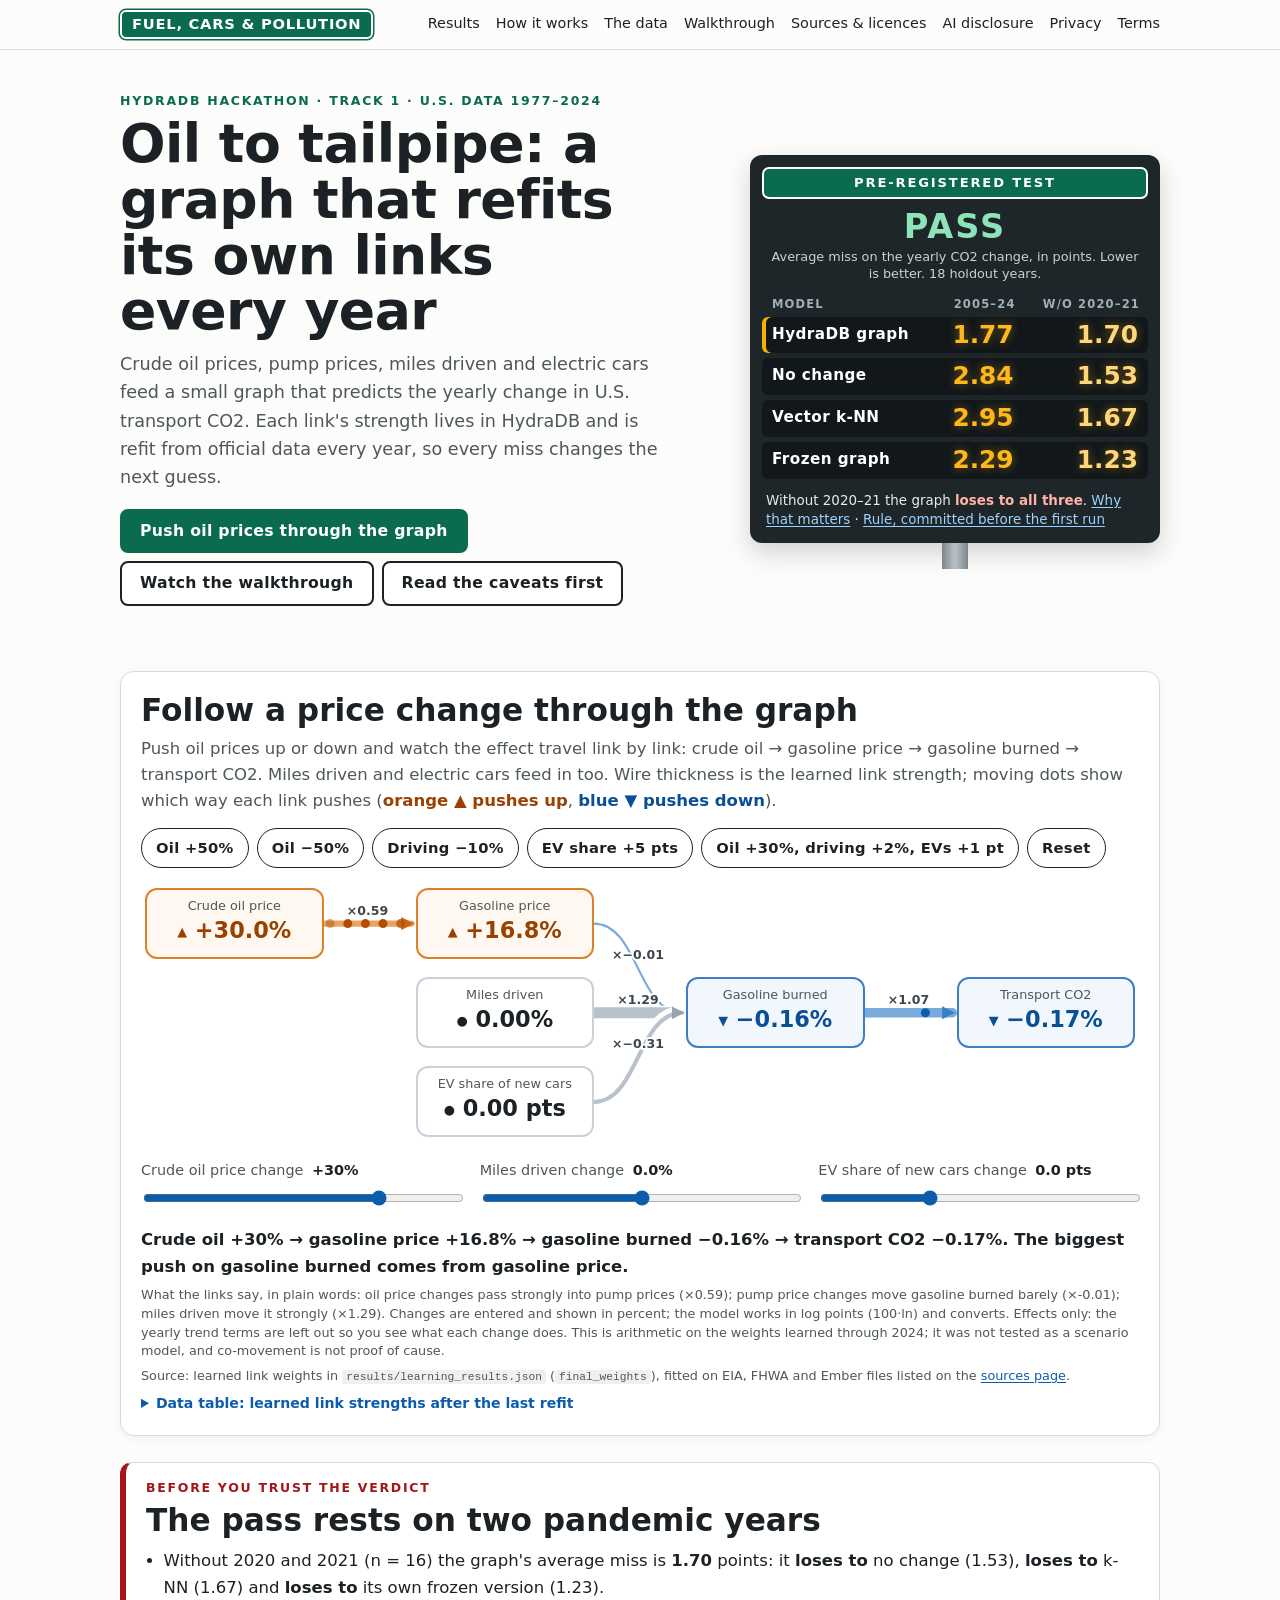
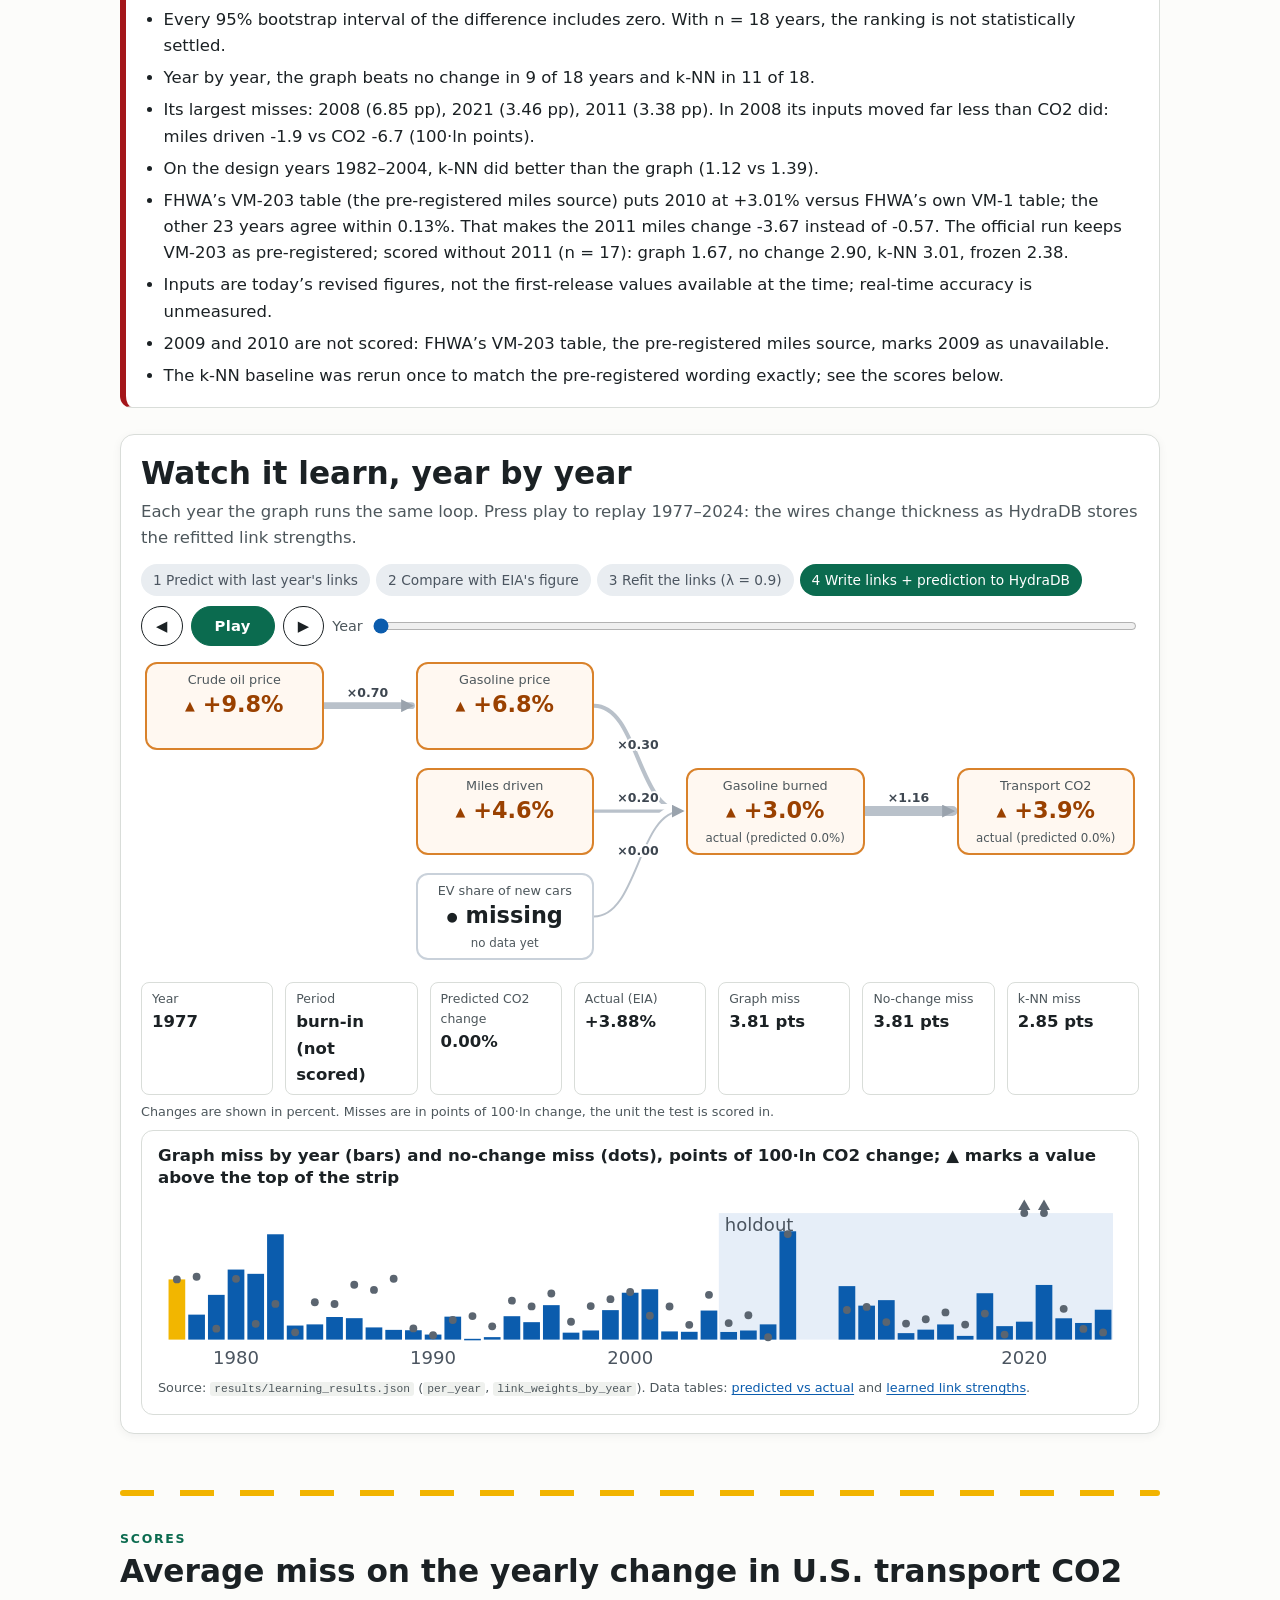
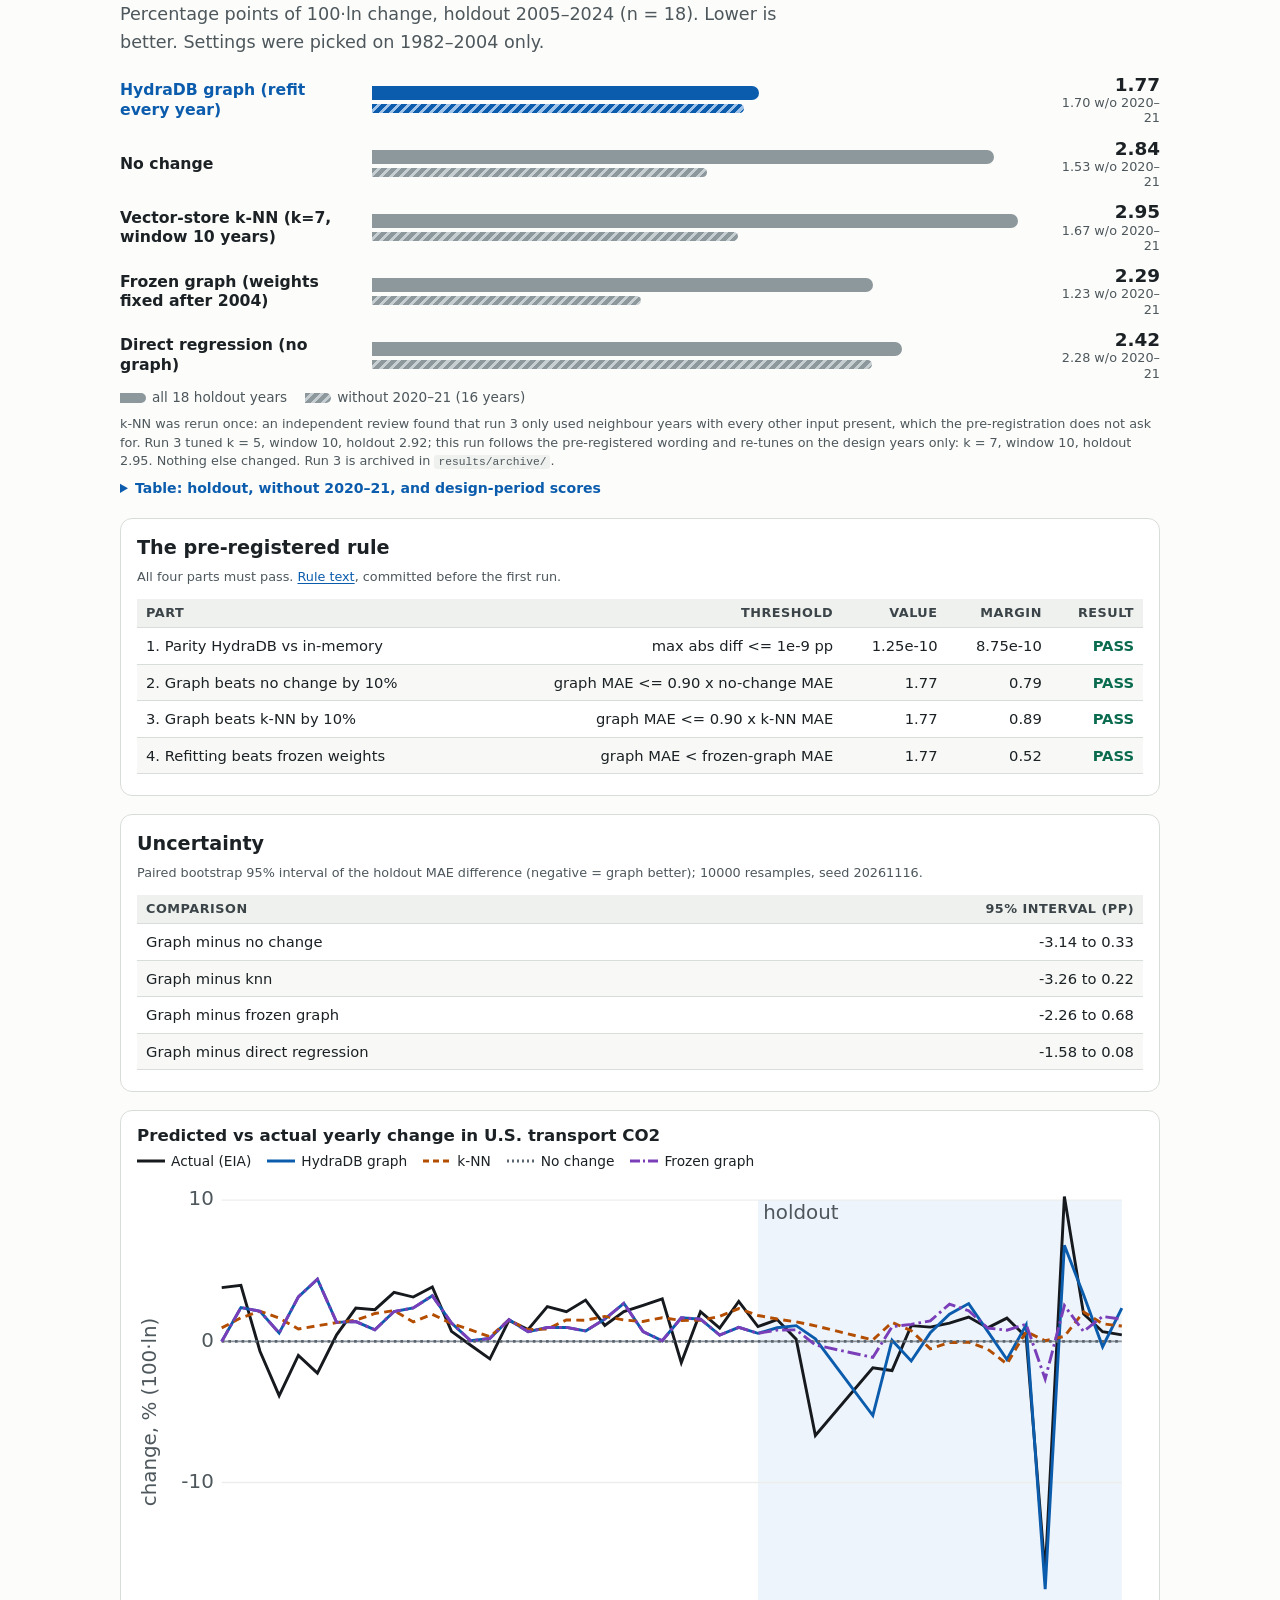
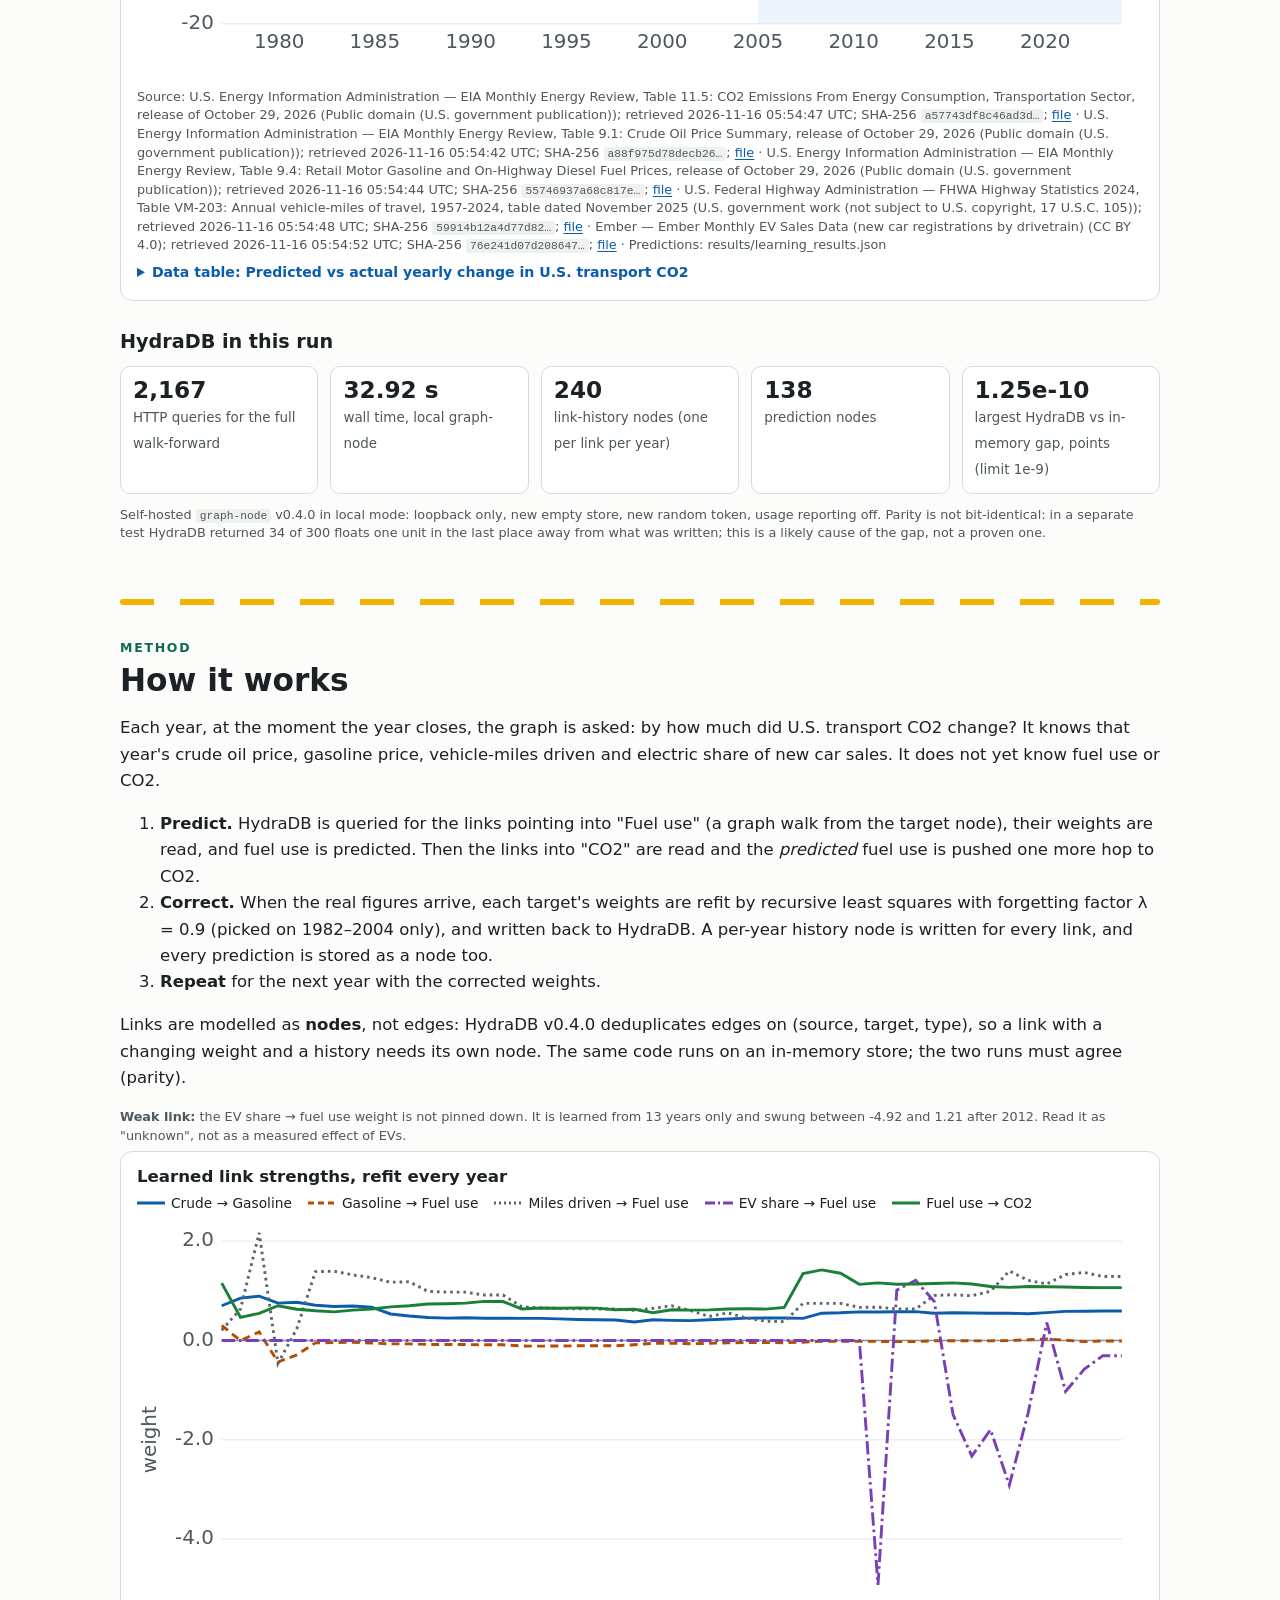
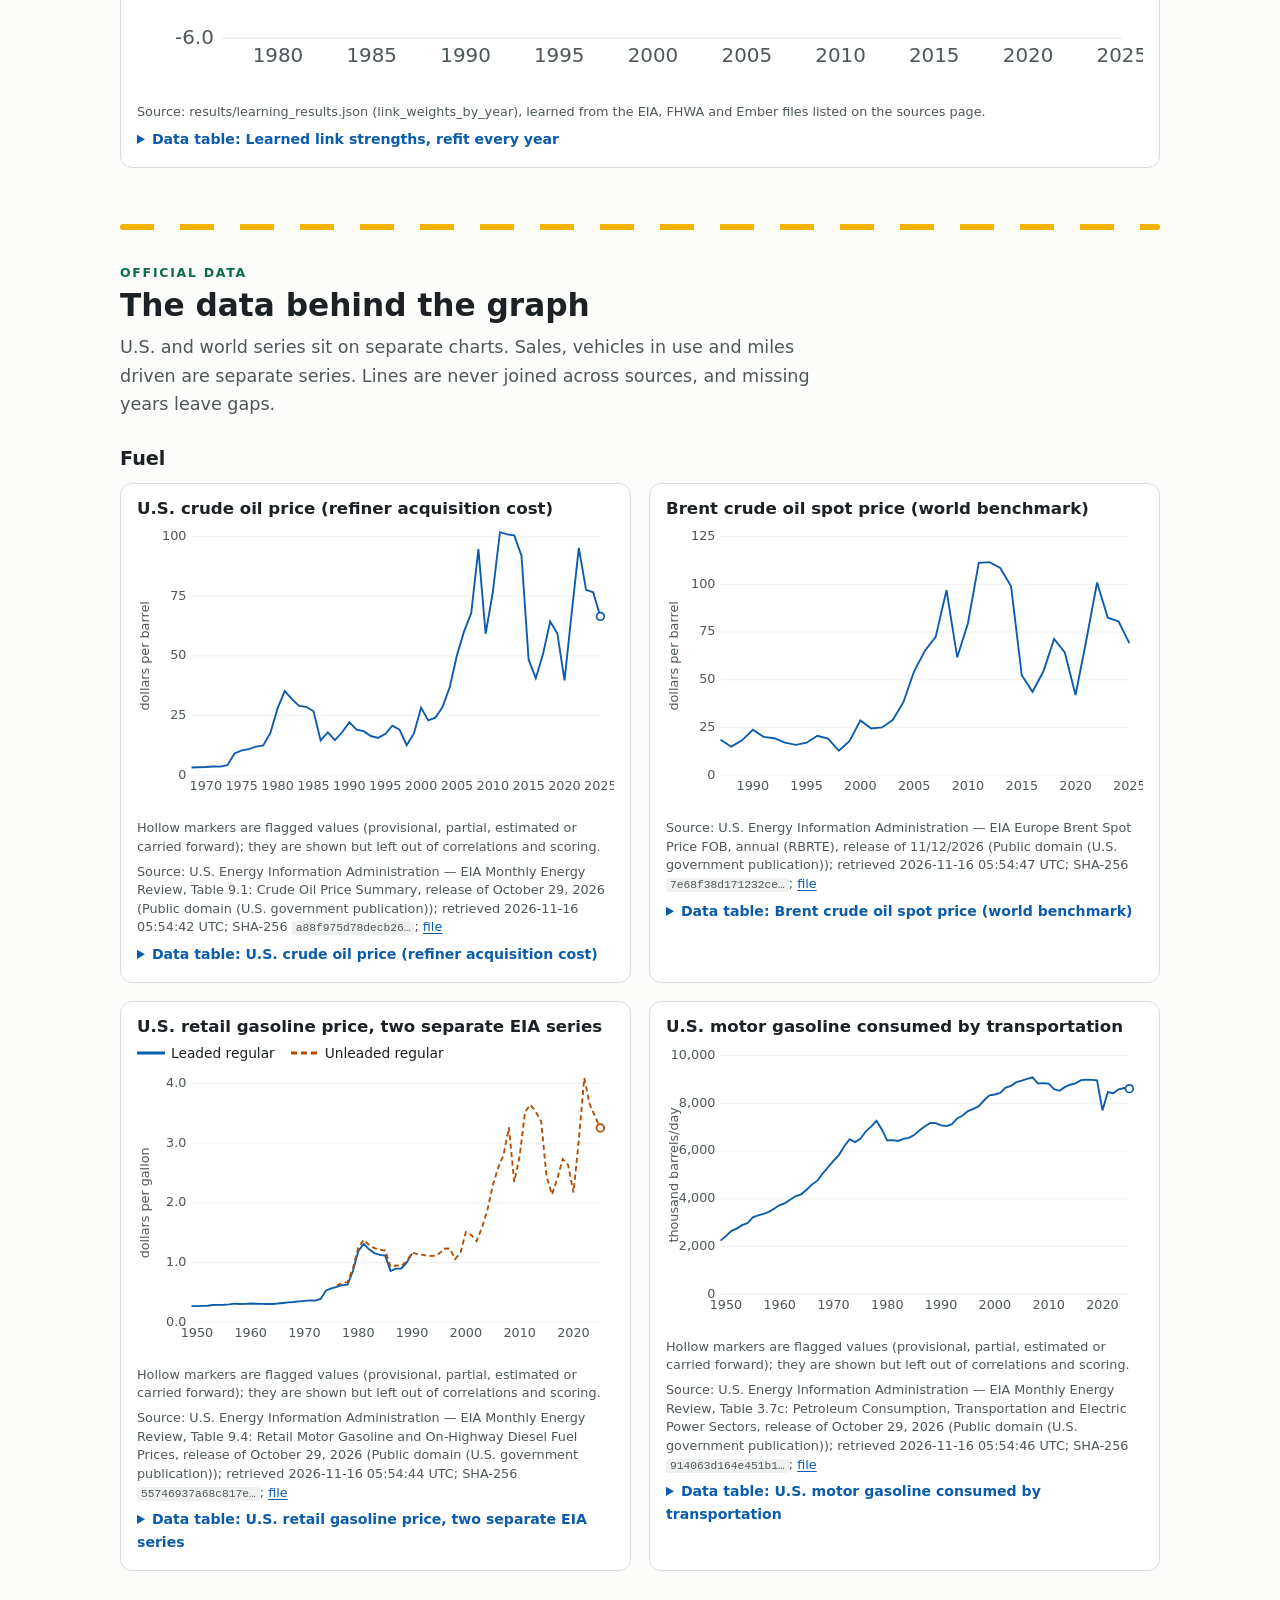
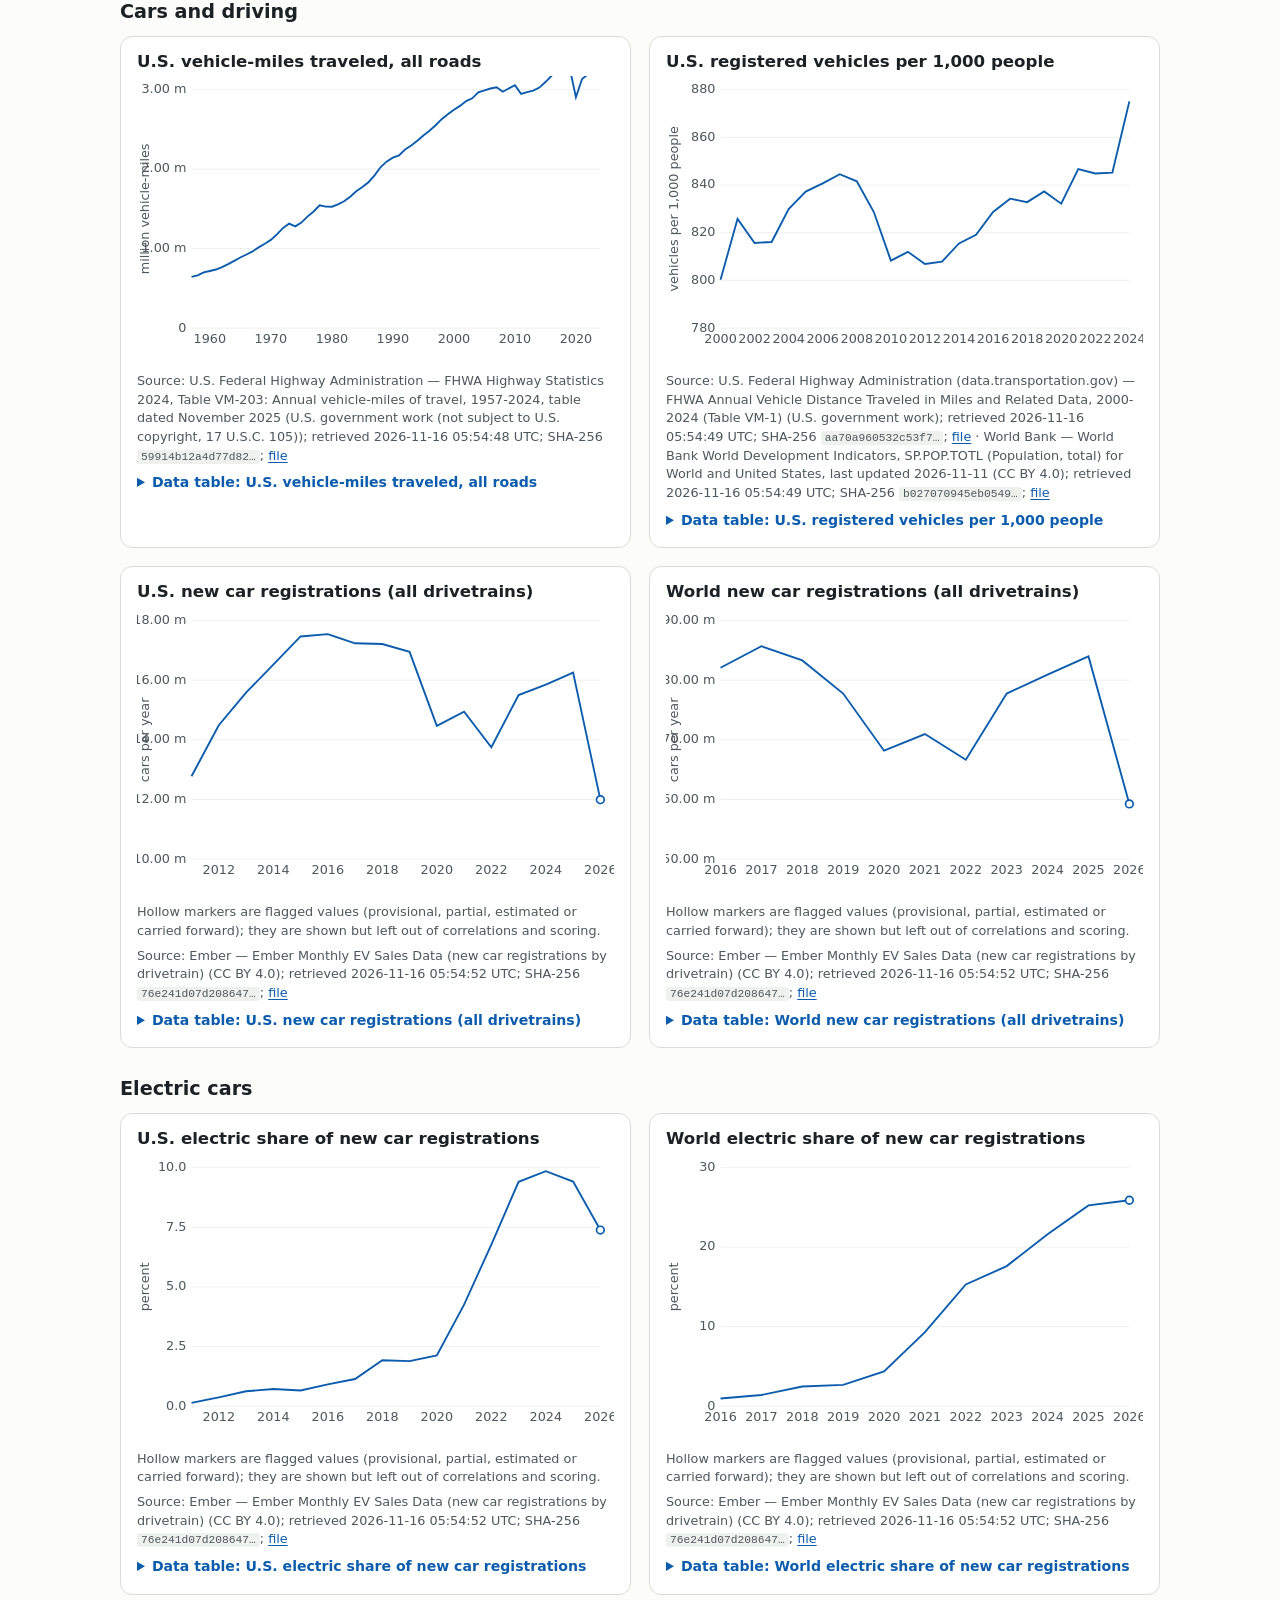
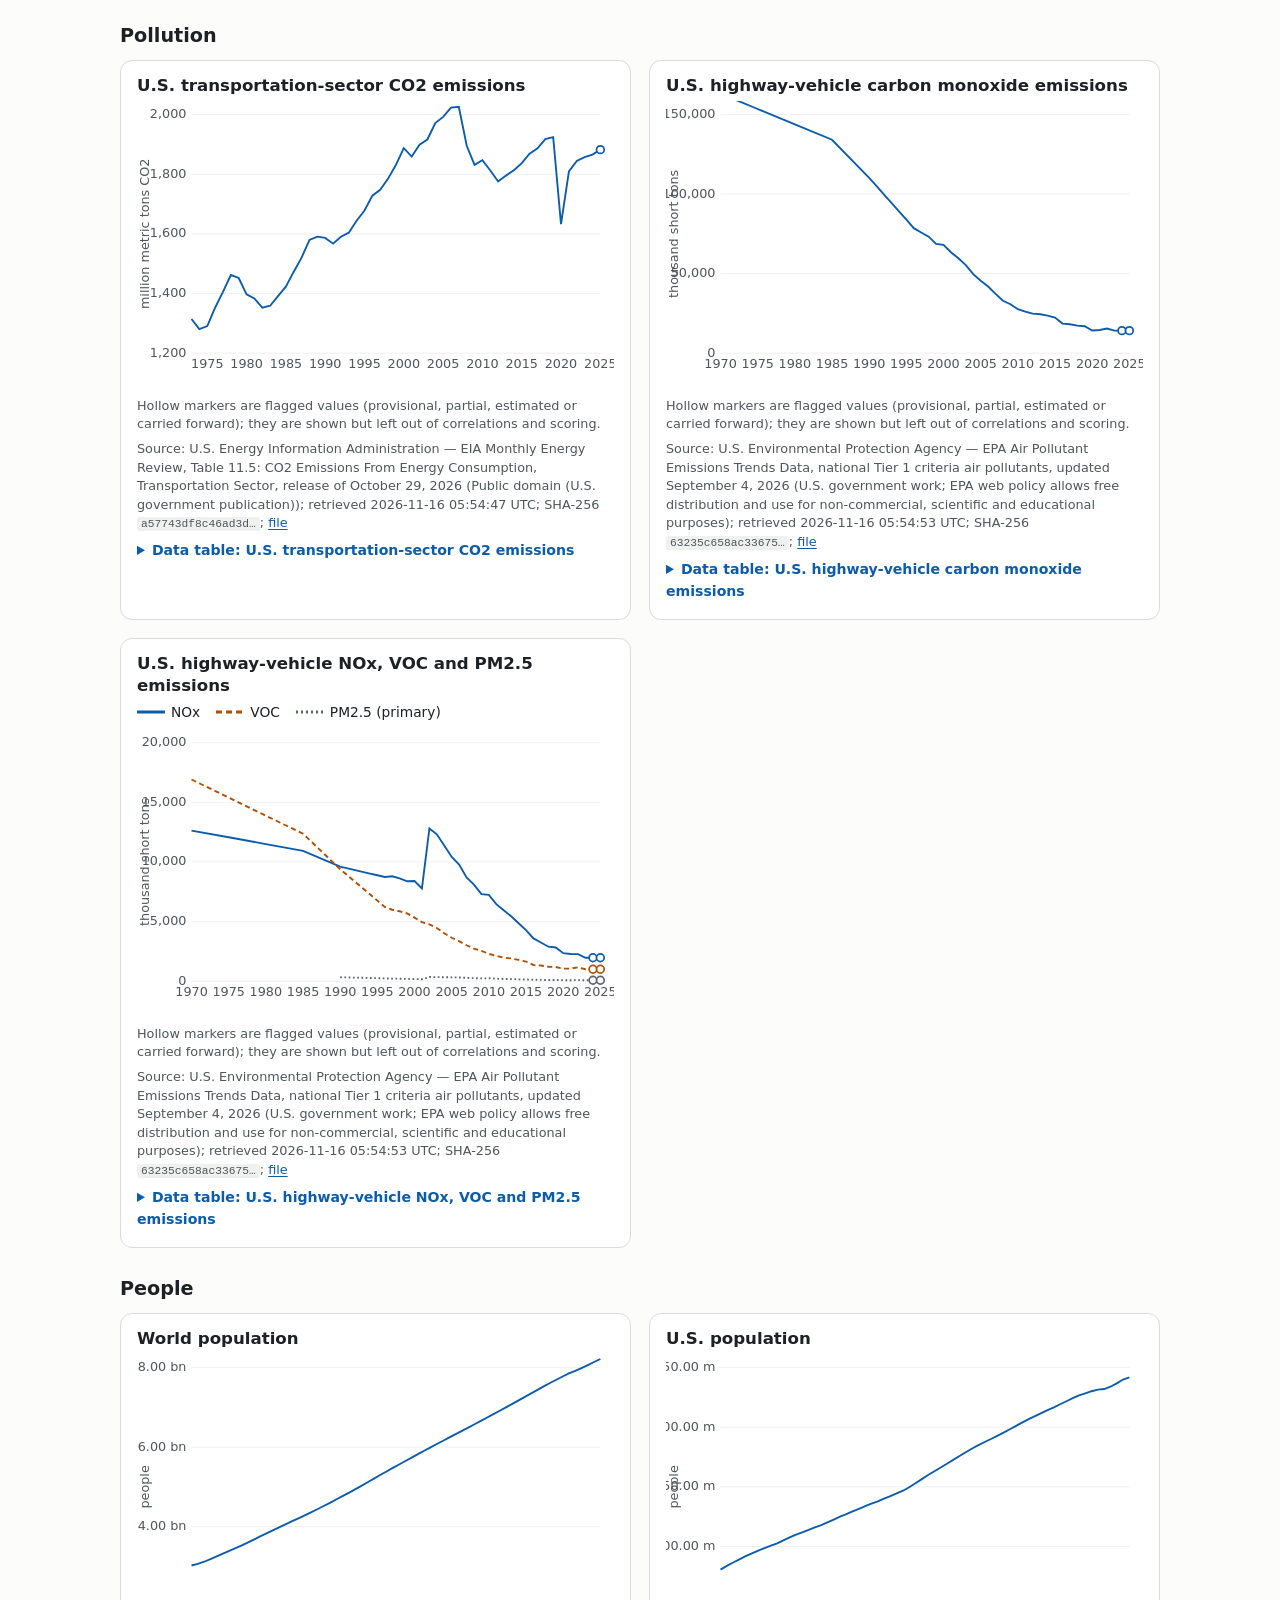
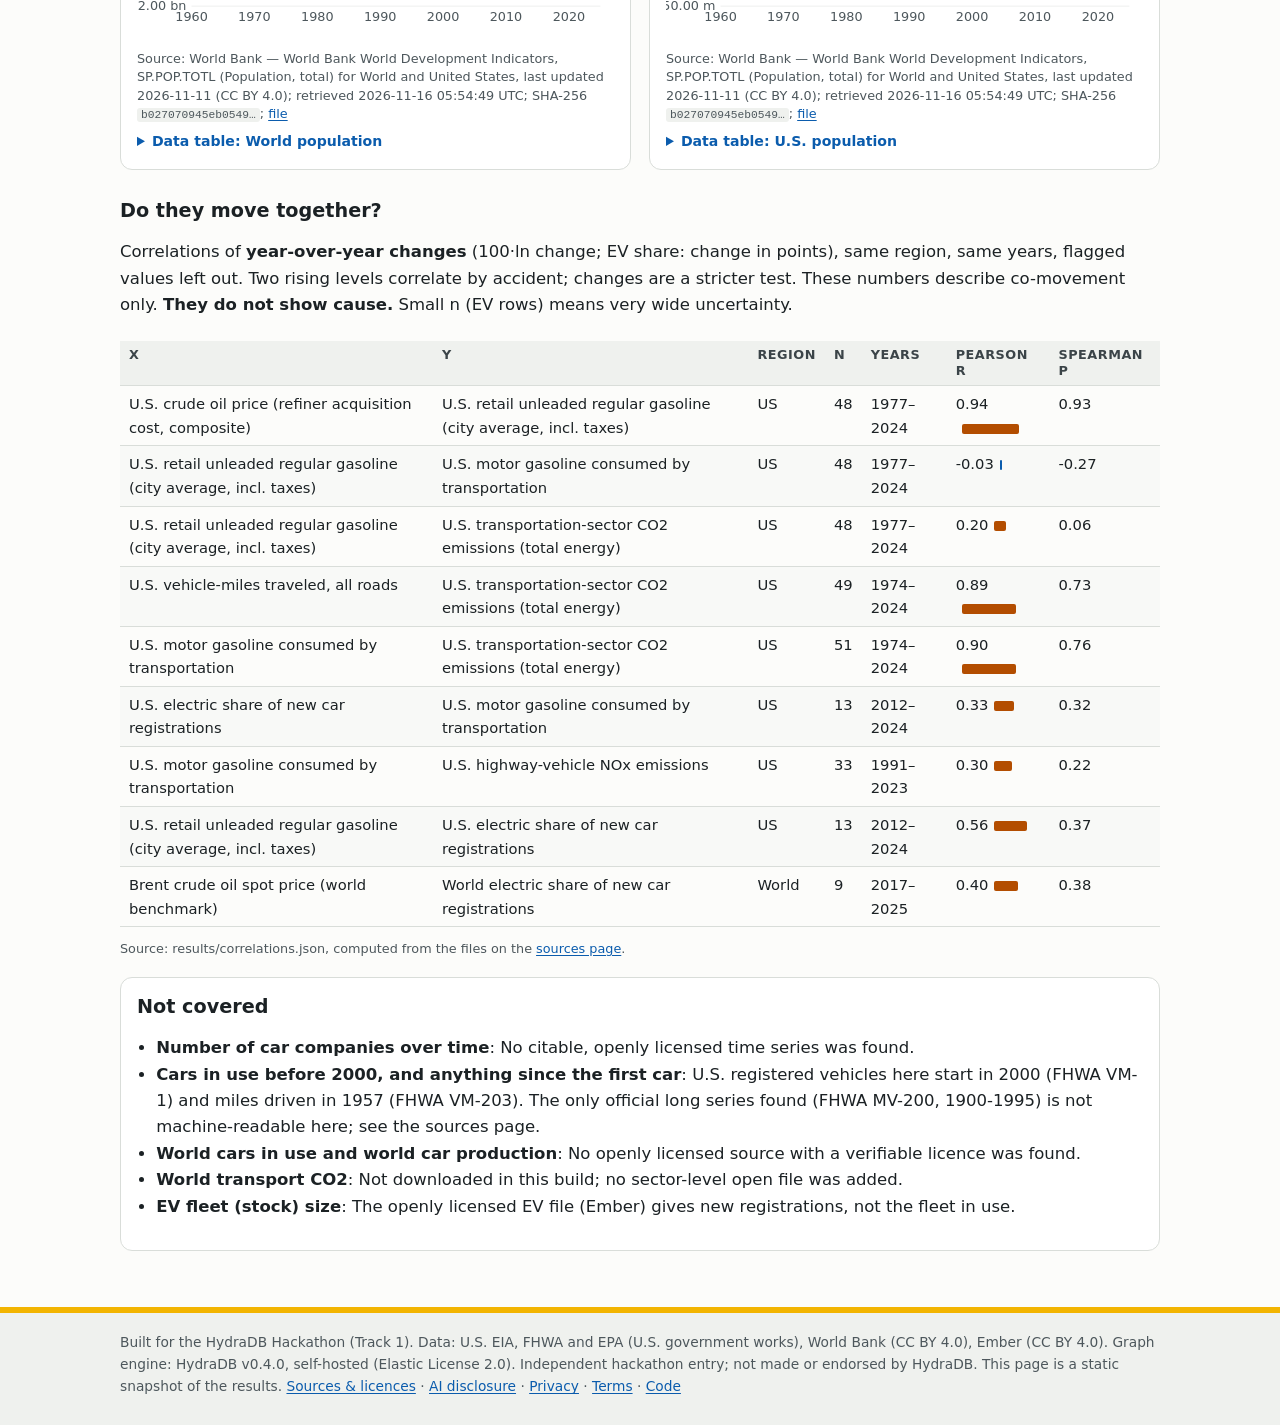
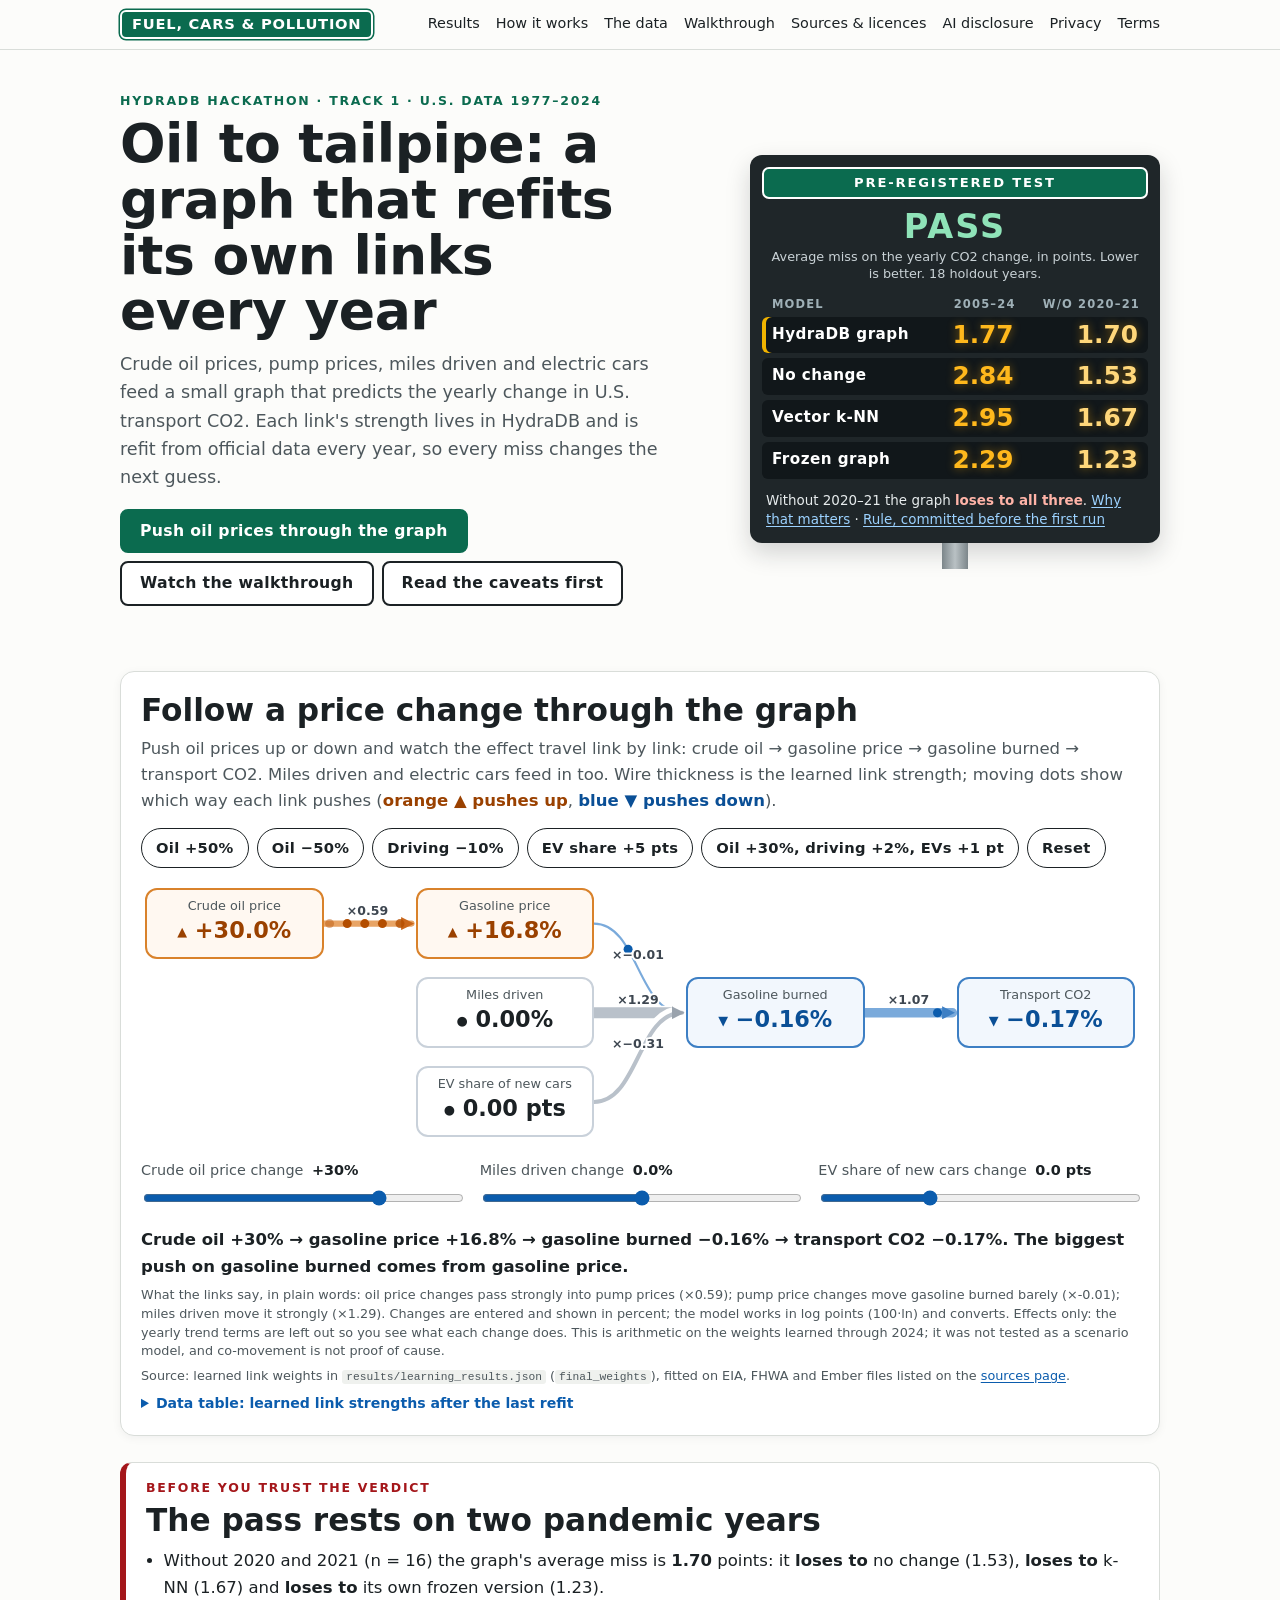
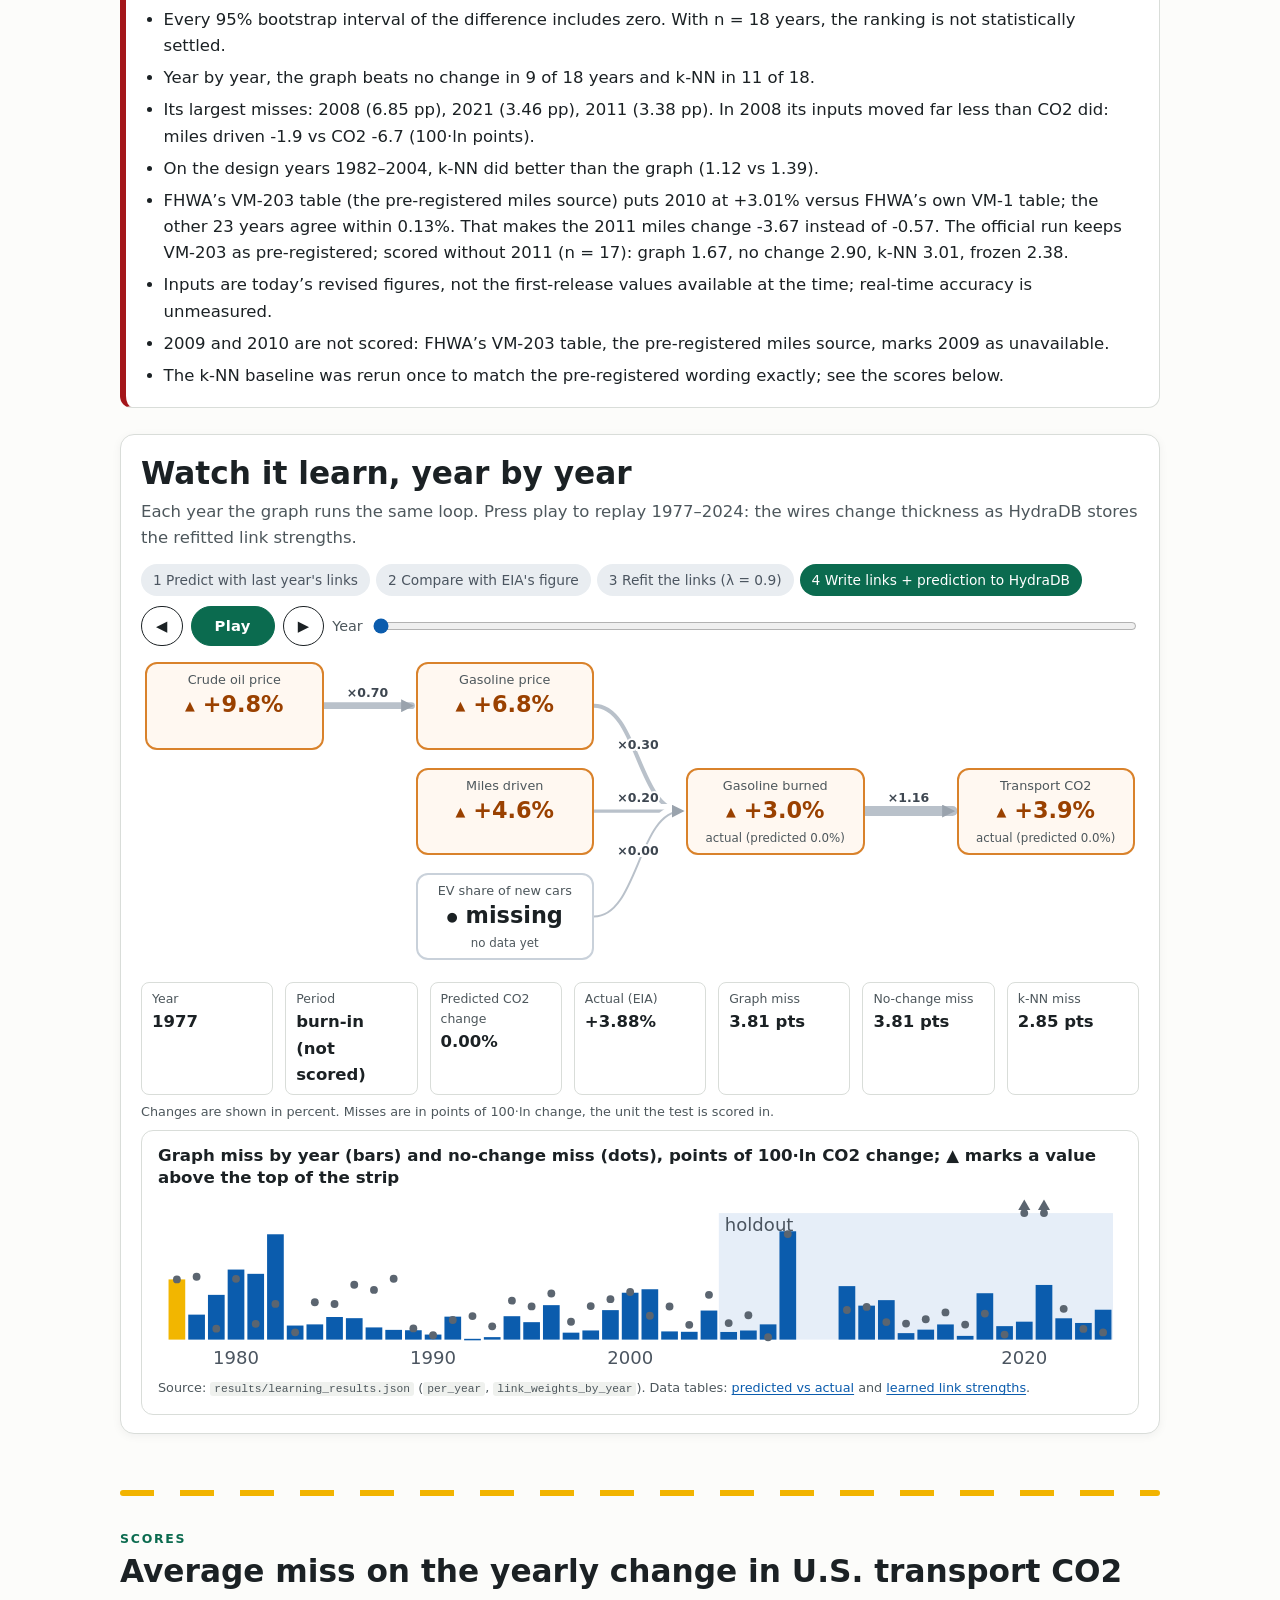
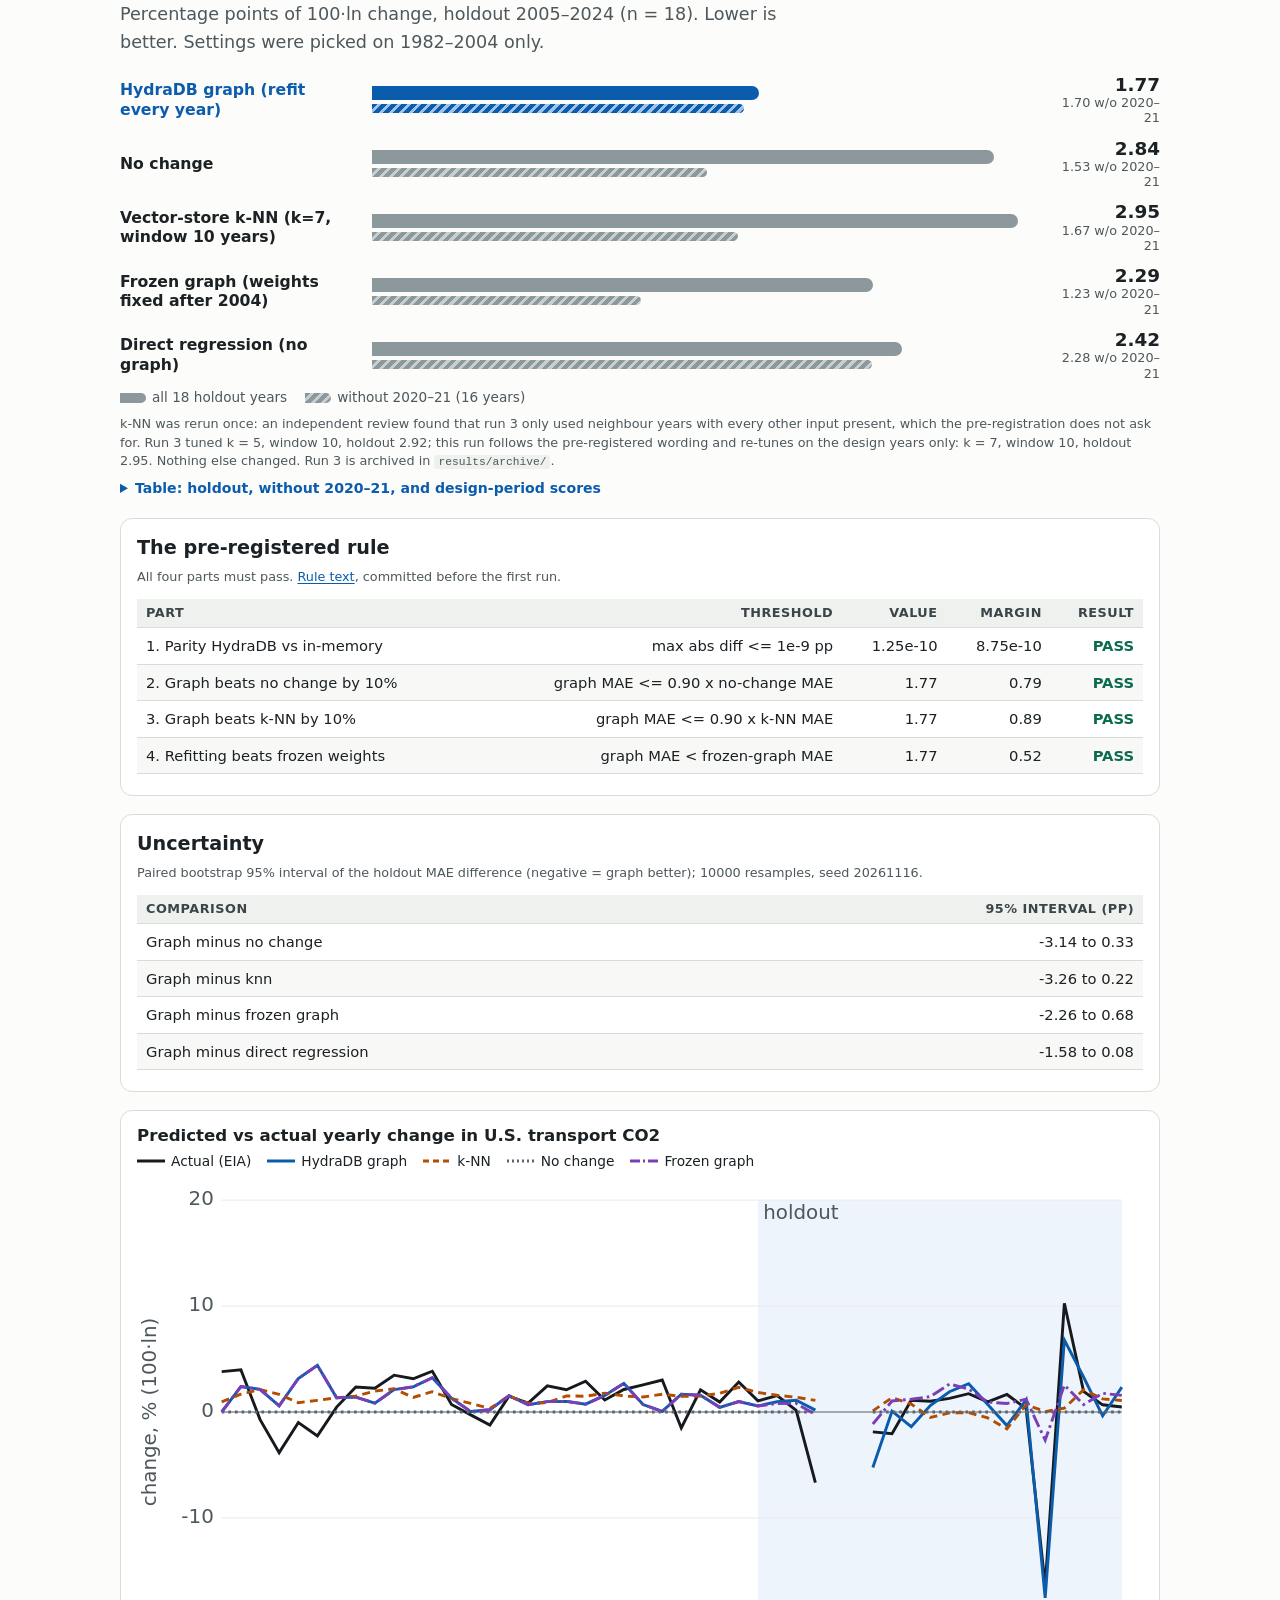
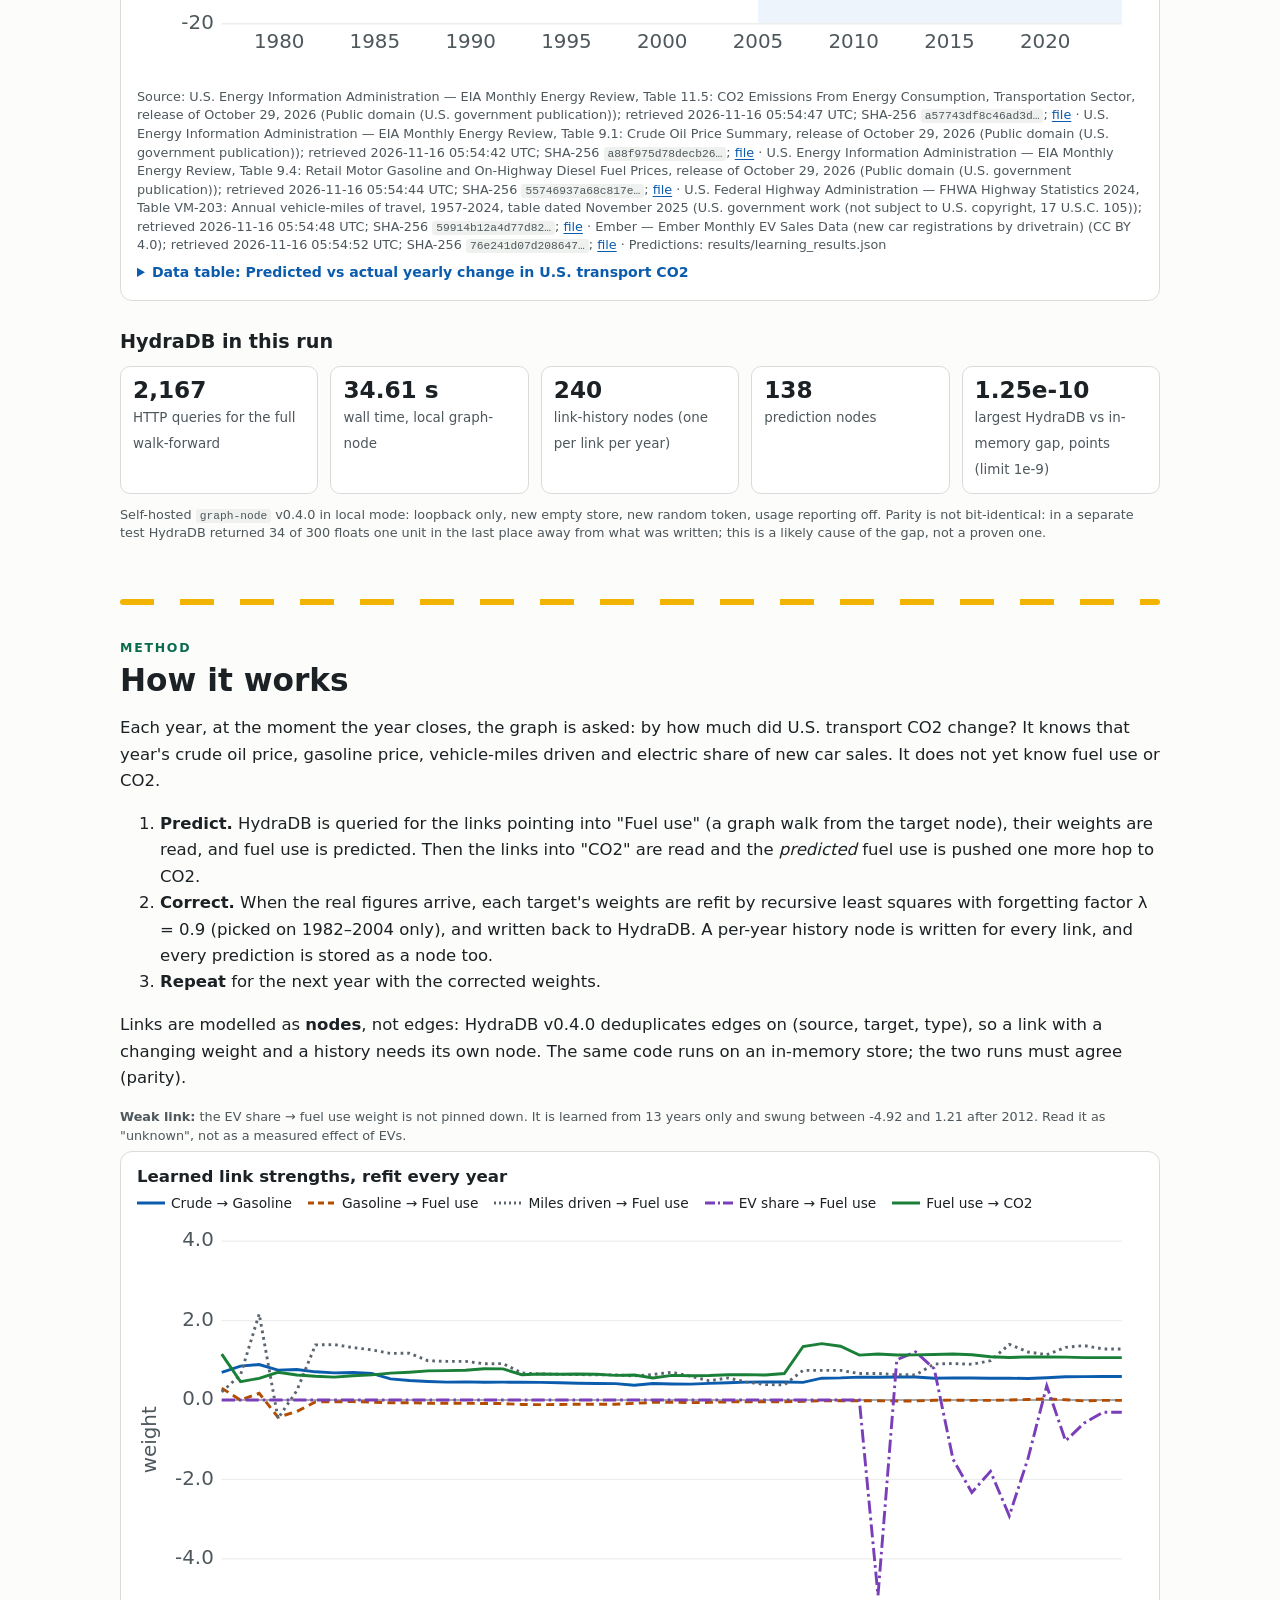
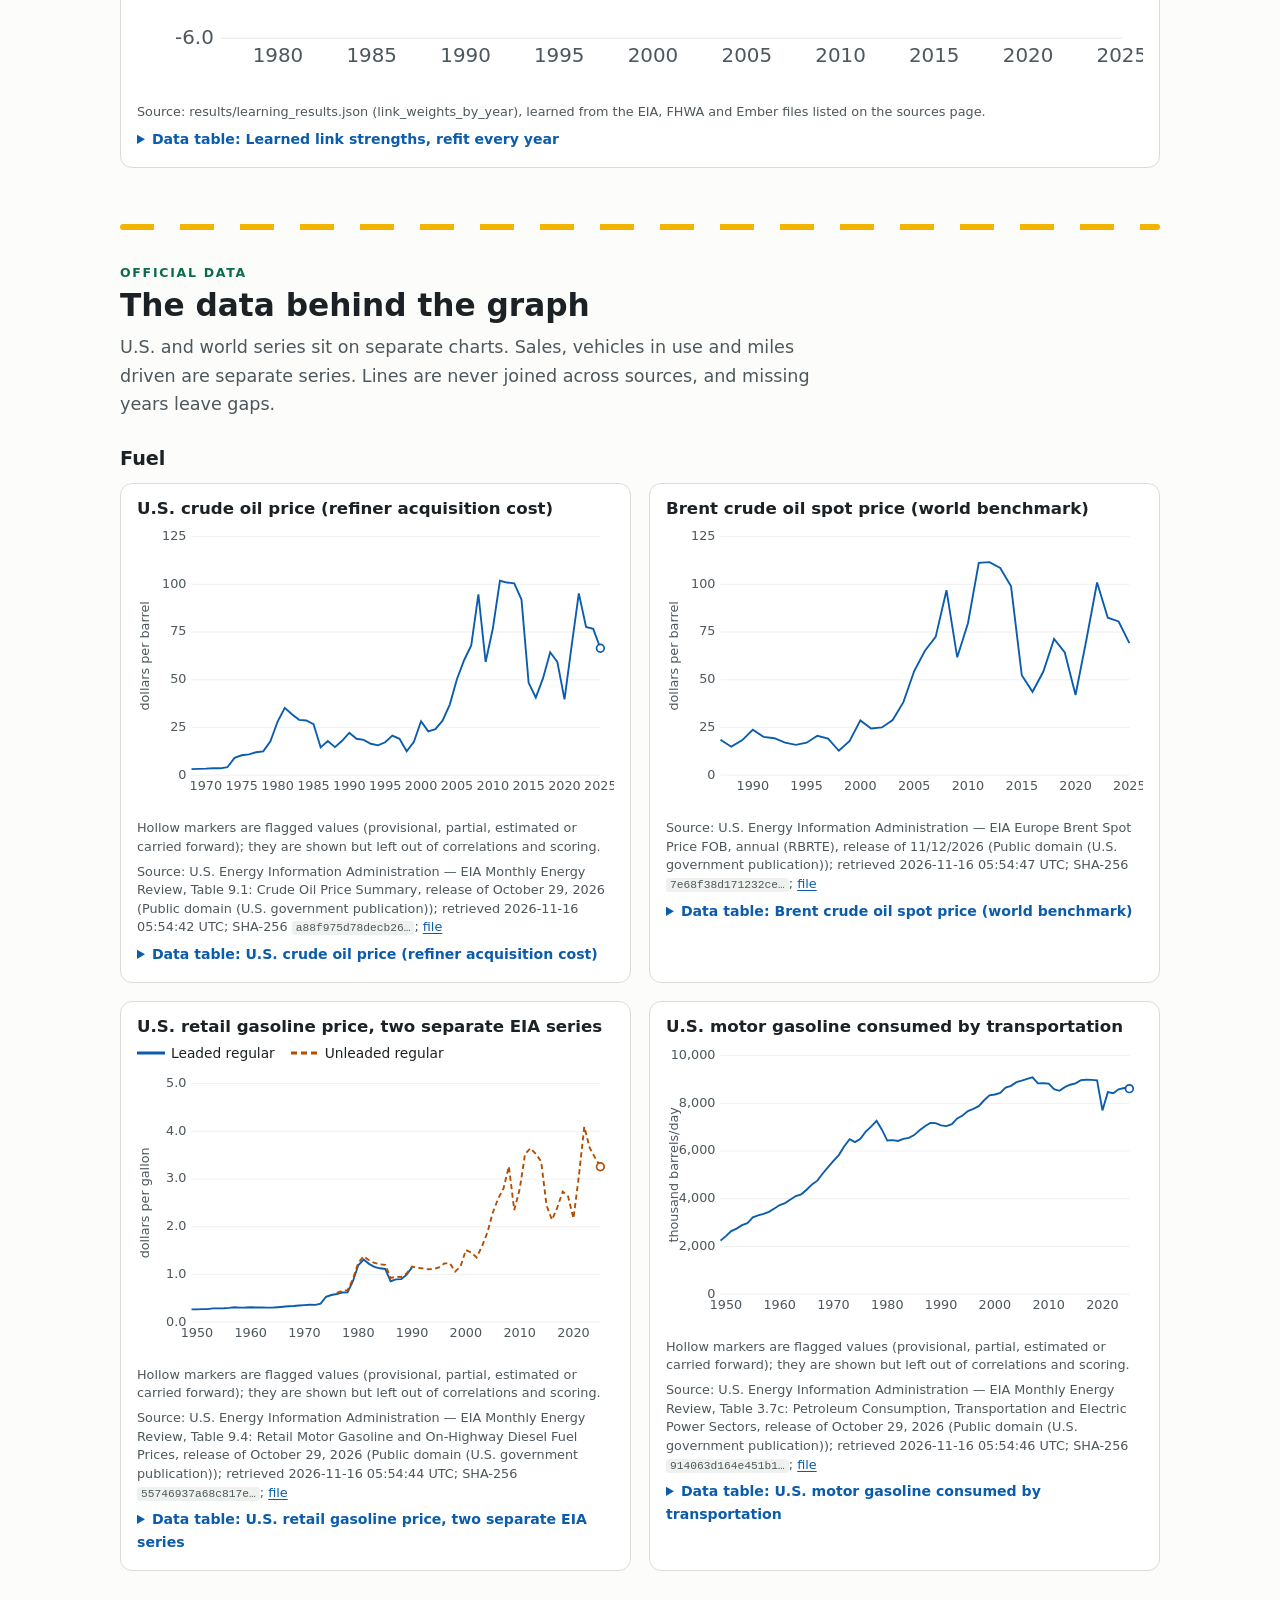
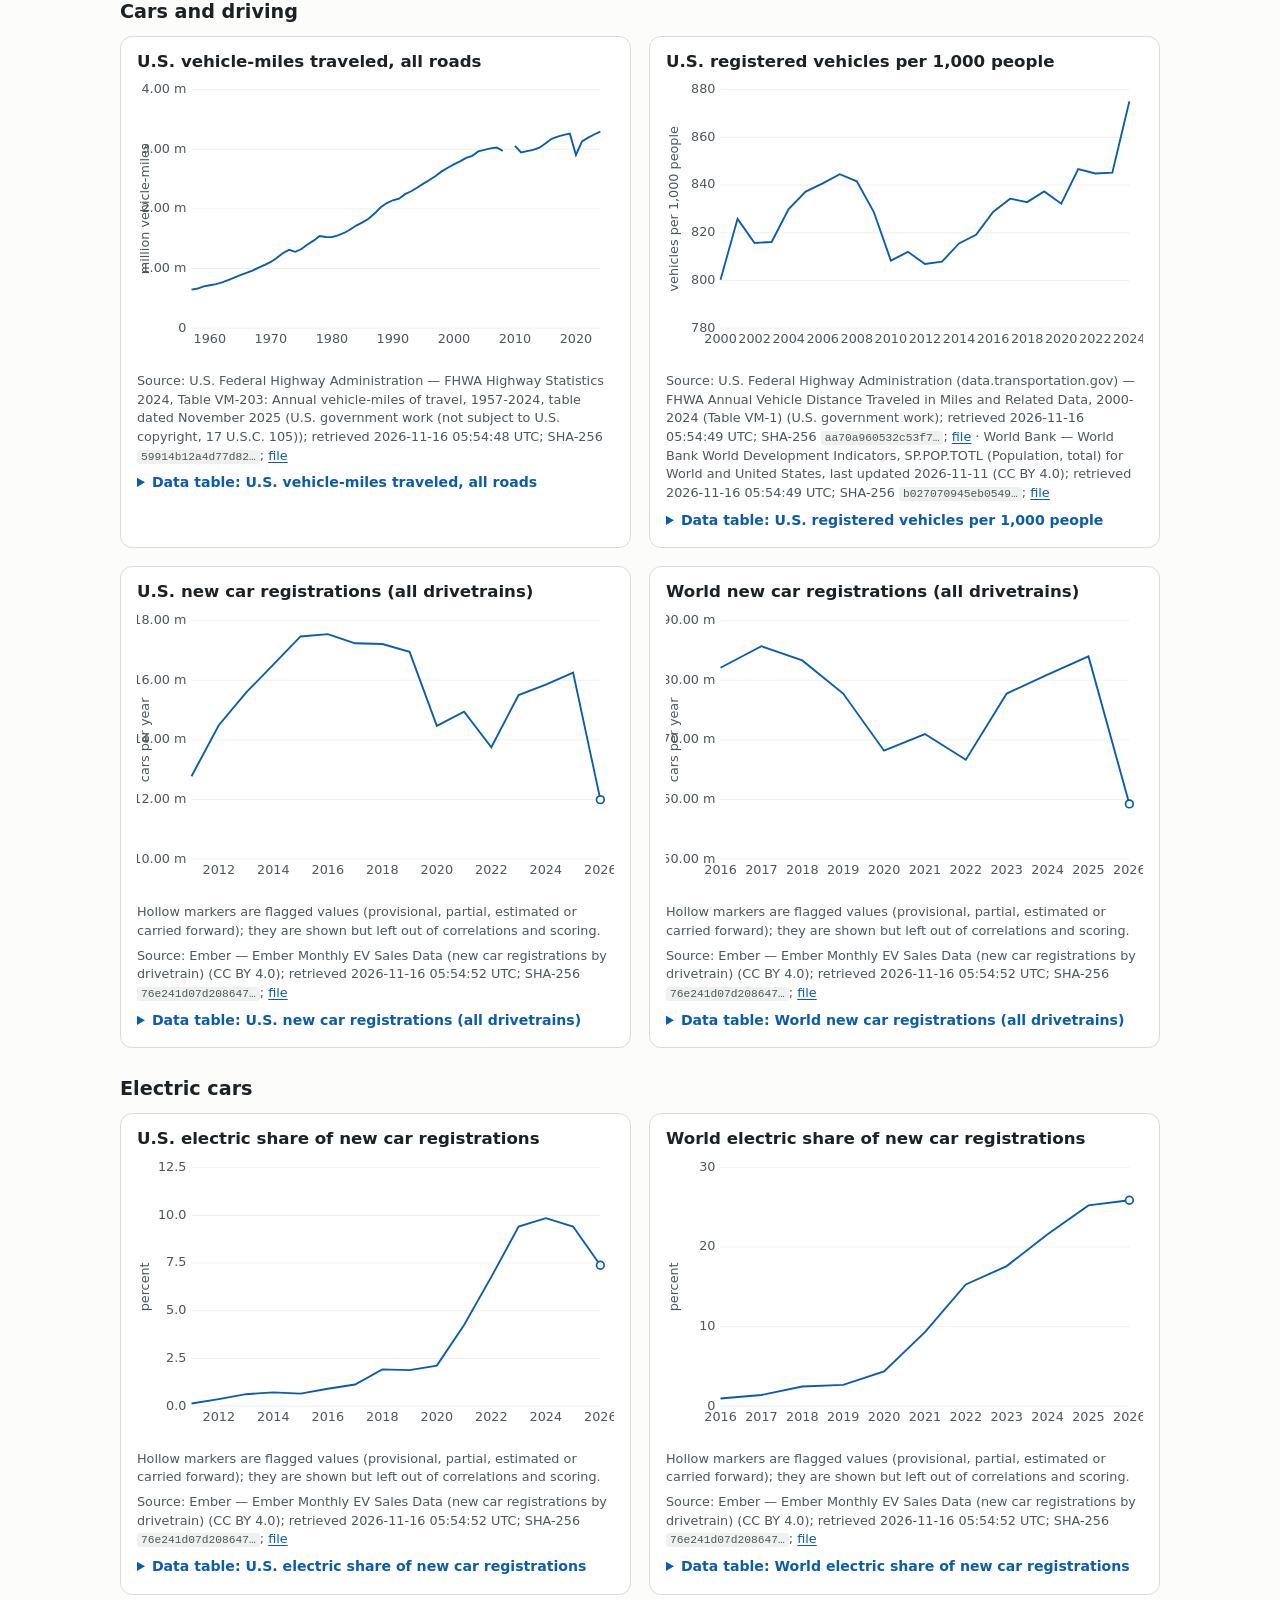
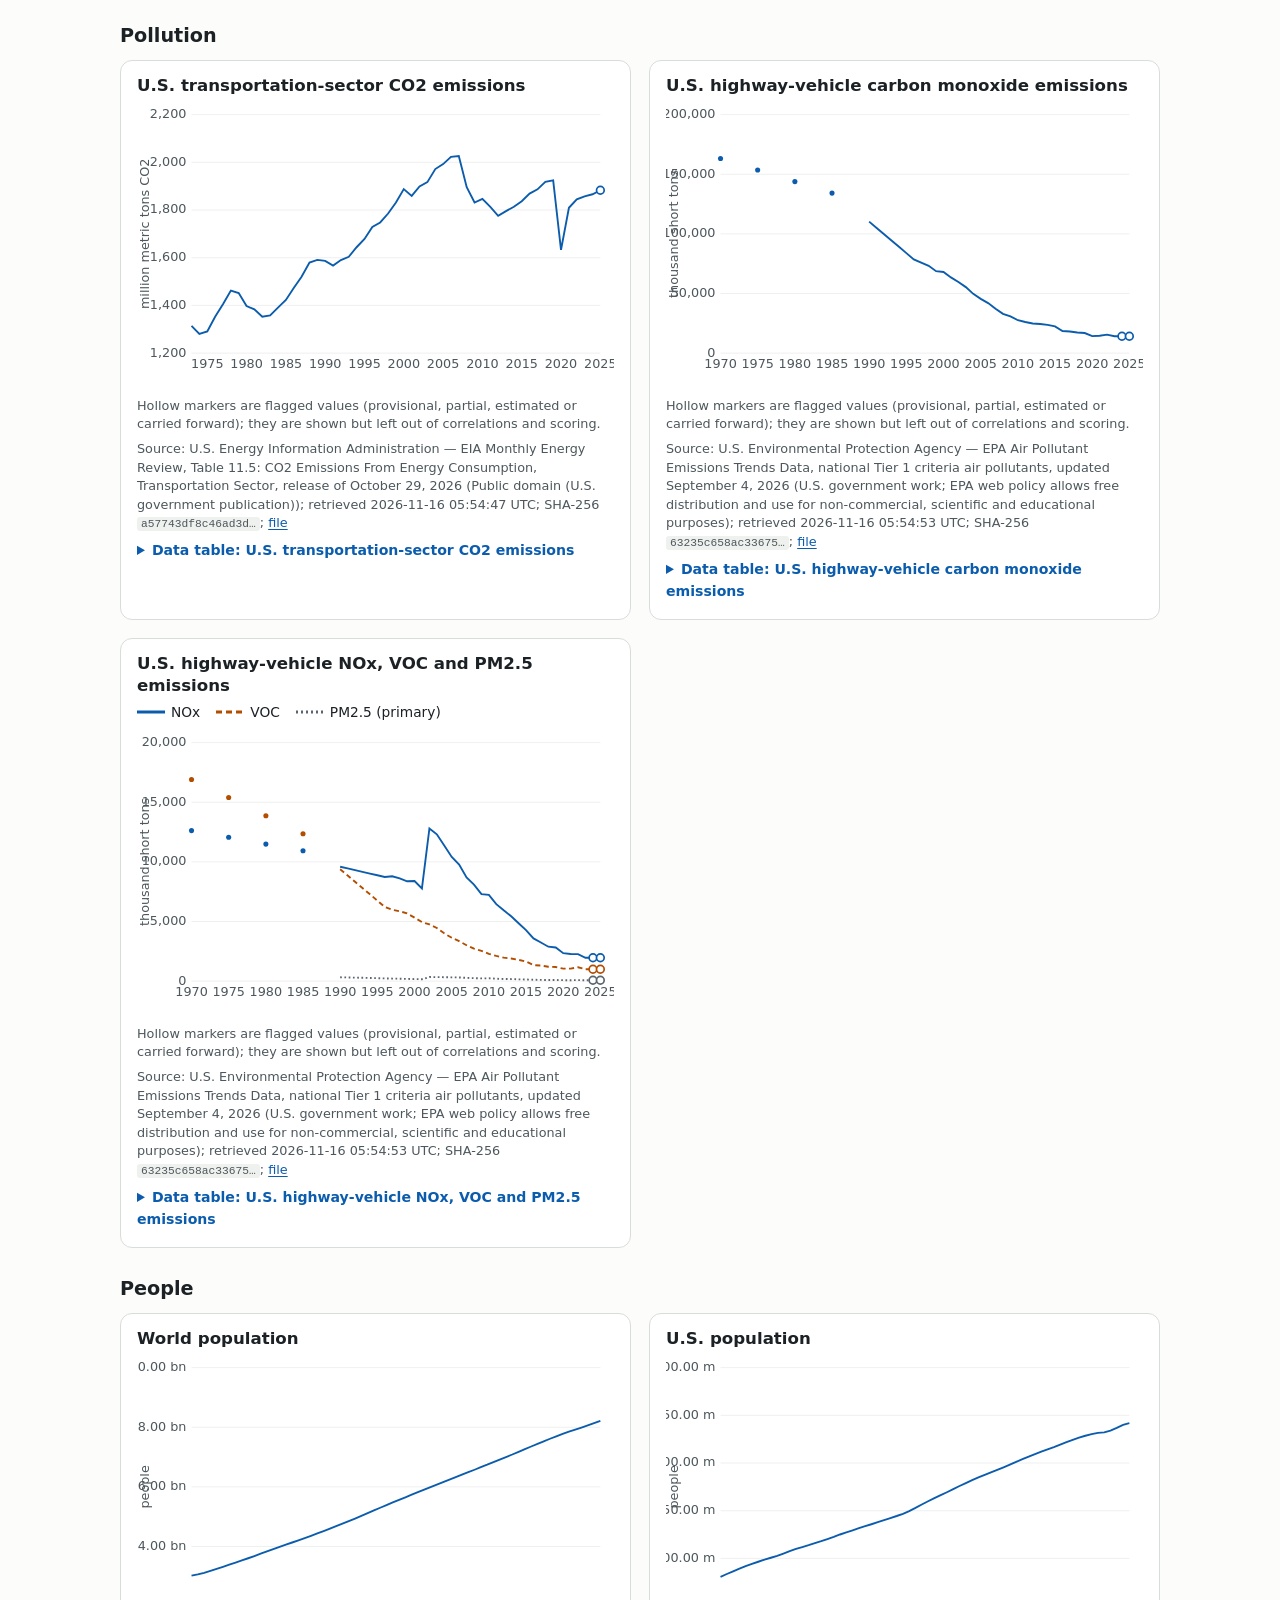
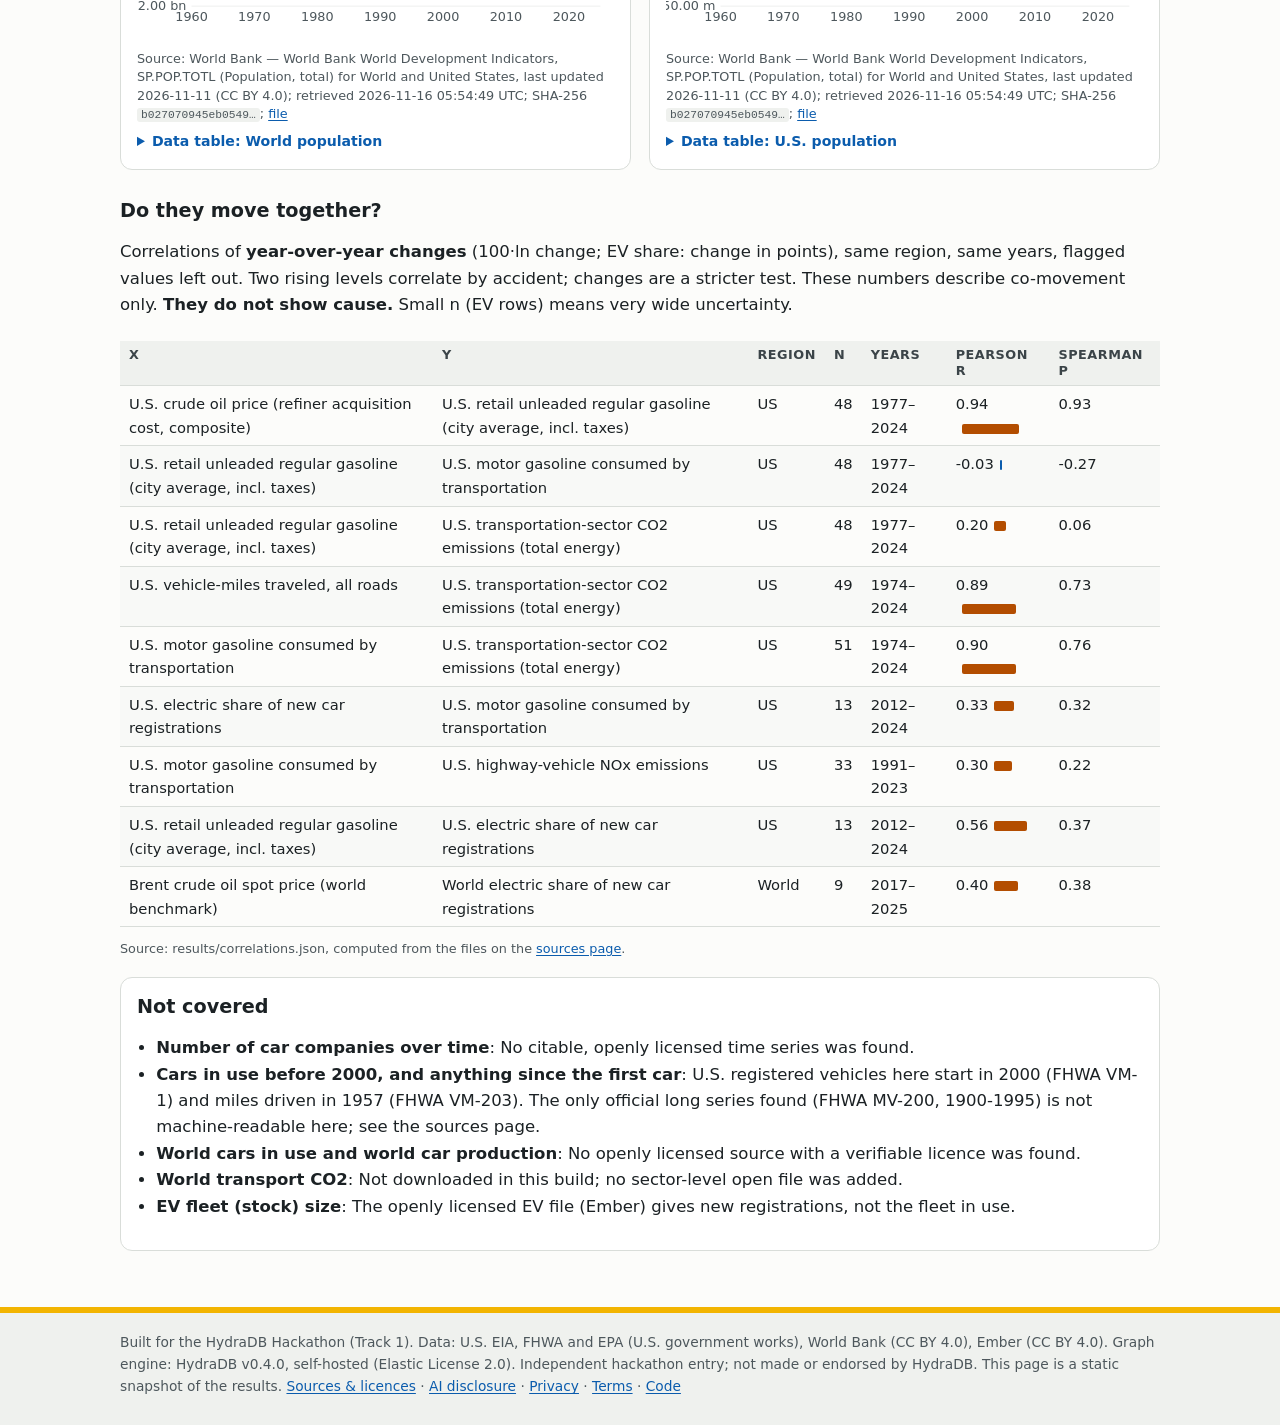
